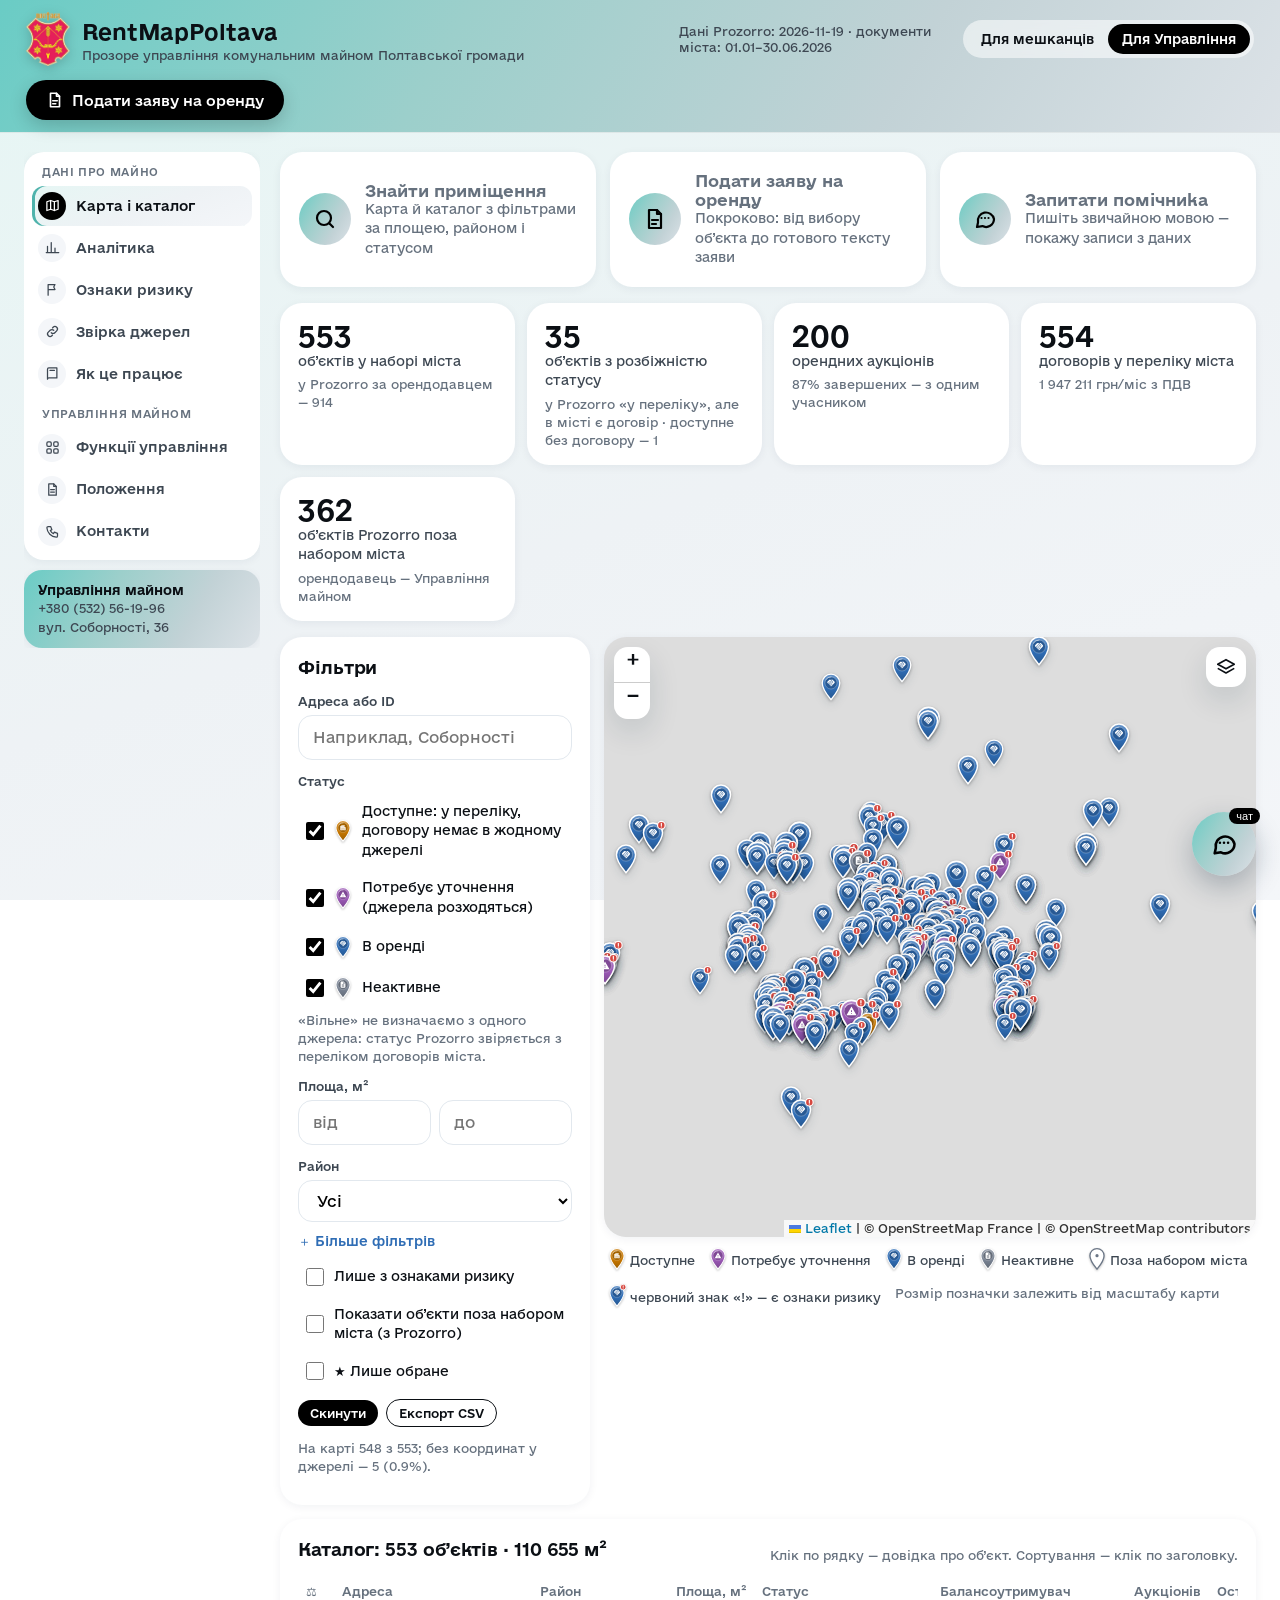
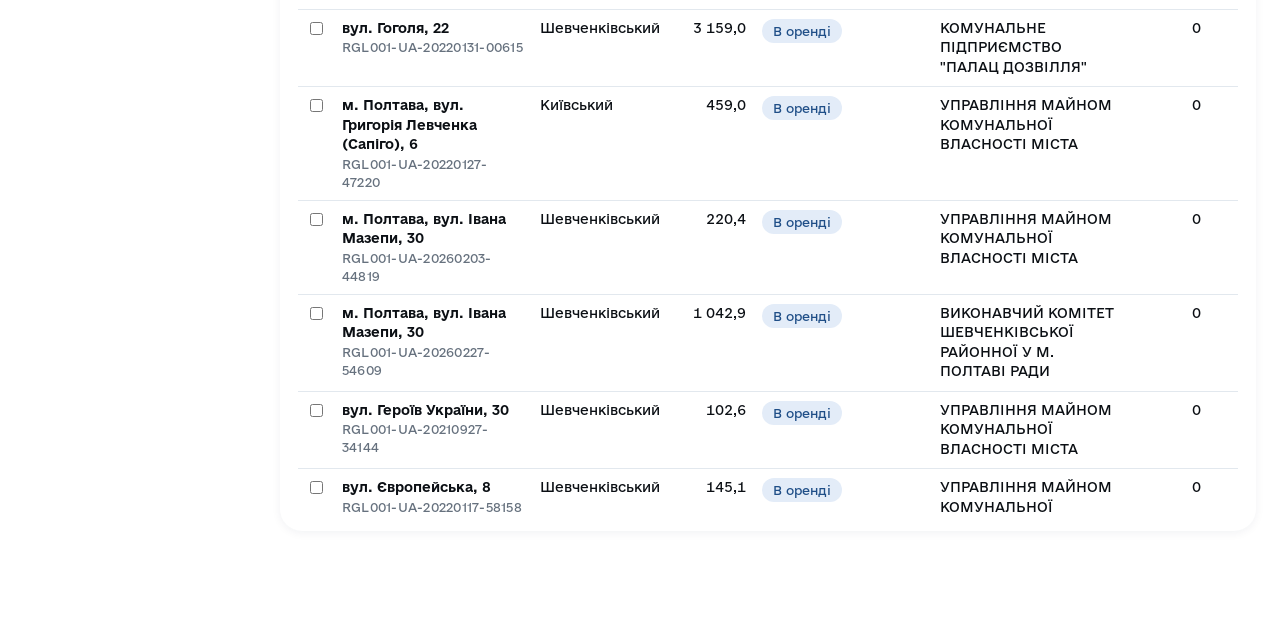
==== index.html @ d8f432cf "RentMapPoltava — Poltava Open Data Hackathon, трек 3 Прозоре управління комунальним майном Полтавськ" ====
<!DOCTYPE html>
<html lang="uk">
<head>
<meta charset="utf-8">
<meta name="viewport" content="width=device-width, initial-scale=1">
<title>RentMapPoltava — прозоре управління комунальним майном Полтави</title>
<link rel="icon" type="image/png" href="[data-uri]">
<style>/* required styles */

.leaflet-pane,
.leaflet-tile,
.leaflet-marker-icon,
.leaflet-marker-shadow,
.leaflet-tile-container,
.leaflet-pane > svg,
.leaflet-pane > canvas,
.leaflet-zoom-box,
.leaflet-image-layer,
.leaflet-layer {
	position: absolute;
	left: 0;
	top: 0;
	}
.leaflet-container {
	overflow: hidden;
	}
.leaflet-tile,
.leaflet-marker-icon,
.leaflet-marker-shadow {
	-webkit-user-select: none;
	   -moz-user-select: none;
	        user-select: none;
	  -webkit-user-drag: none;
	}
/* Prevents IE11 from highlighting tiles in blue */
.leaflet-tile::selection {
	background: transparent;
}
/* Safari renders non-retina tile on retina better with this, but Chrome is worse */
.leaflet-safari .leaflet-tile {
	image-rendering: -webkit-optimize-contrast;
	}
/* hack that prevents hw layers "stretching" when loading new tiles */
.leaflet-safari .leaflet-tile-container {
	width: 1600px;
	height: 1600px;
	-webkit-transform-origin: 0 0;
	}
.leaflet-marker-icon,
.leaflet-marker-shadow {
	display: block;
	}
/* .leaflet-container svg: reset svg max-width decleration shipped in Joomla! (joomla.org) 3.x */
/* .leaflet-container img: map is broken in FF if you have max-width: 100% on tiles */
.leaflet-container .leaflet-overlay-pane svg {
	max-width: none !important;
	max-height: none !important;
	}
.leaflet-container .leaflet-marker-pane img,
.leaflet-container .leaflet-shadow-pane img,
.leaflet-container .leaflet-tile-pane img,
.leaflet-container img.leaflet-image-layer,
.leaflet-container .leaflet-tile {
	max-width: none !important;
	max-height: none !important;
	width: auto;
	padding: 0;
	}

.leaflet-container img.leaflet-tile {
	/* See: https://bugs.chromium.org/p/chromium/issues/detail?id=600120 */
	mix-blend-mode: plus-lighter;
}

.leaflet-container.leaflet-touch-zoom {
	-ms-touch-action: pan-x pan-y;
	touch-action: pan-x pan-y;
	}
.leaflet-container.leaflet-touch-drag {
	-ms-touch-action: pinch-zoom;
	/* Fallback for FF which doesn't support pinch-zoom */
	touch-action: none;
	touch-action: pinch-zoom;
}
.leaflet-container.leaflet-touch-drag.leaflet-touch-zoom {
	-ms-touch-action: none;
	touch-action: none;
}
.leaflet-container {
	-webkit-tap-highlight-color: transparent;
}
.leaflet-container a {
	-webkit-tap-highlight-color: rgba(51, 181, 229, 0.4);
}
.leaflet-tile {
	filter: inherit;
	visibility: hidden;
	}
.leaflet-tile-loaded {
	visibility: inherit;
	}
.leaflet-zoom-box {
	width: 0;
	height: 0;
	-moz-box-sizing: border-box;
	     box-sizing: border-box;
	z-index: 800;
	}
/* workaround for https://bugzilla.mozilla.org/show_bug.cgi?id=888319 */
.leaflet-overlay-pane svg {
	-moz-user-select: none;
	}

.leaflet-pane         { z-index: 400; }

.leaflet-tile-pane    { z-index: 200; }
.leaflet-overlay-pane { z-index: 400; }
.leaflet-shadow-pane  { z-index: 500; }
.leaflet-marker-pane  { z-index: 600; }
.leaflet-tooltip-pane   { z-index: 650; }
.leaflet-popup-pane   { z-index: 700; }

.leaflet-map-pane canvas { z-index: 100; }
.leaflet-map-pane svg    { z-index: 200; }

.leaflet-vml-shape {
	width: 1px;
	height: 1px;
	}
.lvml {
	behavior: url(#default#VML);
	display: inline-block;
	position: absolute;
	}


/* control positioning */

.leaflet-control {
	position: relative;
	z-index: 800;
	pointer-events: visiblePainted; /* IE 9-10 doesn't have auto */
	pointer-events: auto;
	}
.leaflet-top,
.leaflet-bottom {
	position: absolute;
	z-index: 1000;
	pointer-events: none;
	}
.leaflet-top {
	top: 0;
	}
.leaflet-right {
	right: 0;
	}
.leaflet-bottom {
	bottom: 0;
	}
.leaflet-left {
	left: 0;
	}
.leaflet-control {
	float: left;
	clear: both;
	}
.leaflet-right .leaflet-control {
	float: right;
	}
.leaflet-top .leaflet-control {
	margin-top: 10px;
	}
.leaflet-bottom .leaflet-control {
	margin-bottom: 10px;
	}
.leaflet-left .leaflet-control {
	margin-left: 10px;
	}
.leaflet-right .leaflet-control {
	margin-right: 10px;
	}


/* zoom and fade animations */

.leaflet-fade-anim .leaflet-popup {
	opacity: 0;
	-webkit-transition: opacity 0.2s linear;
	   -moz-transition: opacity 0.2s linear;
	        transition: opacity 0.2s linear;
	}
.leaflet-fade-anim .leaflet-map-pane .leaflet-popup {
	opacity: 1;
	}
.leaflet-zoom-animated {
	-webkit-transform-origin: 0 0;
	    -ms-transform-origin: 0 0;
	        transform-origin: 0 0;
	}
svg.leaflet-zoom-animated {
	will-change: transform;
}

.leaflet-zoom-anim .leaflet-zoom-animated {
	-webkit-transition: -webkit-transform 0.25s cubic-bezier(0,0,0.25,1);
	   -moz-transition:    -moz-transform 0.25s cubic-bezier(0,0,0.25,1);
	        transition:         transform 0.25s cubic-bezier(0,0,0.25,1);
	}
.leaflet-zoom-anim .leaflet-tile,
.leaflet-pan-anim .leaflet-tile {
	-webkit-transition: none;
	   -moz-transition: none;
	        transition: none;
	}

.leaflet-zoom-anim .leaflet-zoom-hide {
	visibility: hidden;
	}


/* cursors */

.leaflet-interactive {
	cursor: pointer;
	}
.leaflet-grab {
	cursor: -webkit-grab;
	cursor:    -moz-grab;
	cursor:         grab;
	}
.leaflet-crosshair,
.leaflet-crosshair .leaflet-interactive {
	cursor: crosshair;
	}
.leaflet-popup-pane,
.leaflet-control {
	cursor: auto;
	}
.leaflet-dragging .leaflet-grab,
.leaflet-dragging .leaflet-grab .leaflet-interactive,
.leaflet-dragging .leaflet-marker-draggable {
	cursor: move;
	cursor: -webkit-grabbing;
	cursor:    -moz-grabbing;
	cursor:         grabbing;
	}

/* marker & overlays interactivity */
.leaflet-marker-icon,
.leaflet-marker-shadow,
.leaflet-image-layer,
.leaflet-pane > svg path,
.leaflet-tile-container {
	pointer-events: none;
	}

.leaflet-marker-icon.leaflet-interactive,
.leaflet-image-layer.leaflet-interactive,
.leaflet-pane > svg path.leaflet-interactive,
svg.leaflet-image-layer.leaflet-interactive path {
	pointer-events: visiblePainted; /* IE 9-10 doesn't have auto */
	pointer-events: auto;
	}

/* visual tweaks */

.leaflet-container {
	background: #ddd;
	outline-offset: 1px;
	}
.leaflet-container a {
	color: #0078A8;
	}
.leaflet-zoom-box {
	border: 2px dotted #38f;
	background: rgba(255,255,255,0.5);
	}


/* general typography */
.leaflet-container {
	font-family: "Helvetica Neue", Arial, Helvetica, sans-serif;
	font-size: 12px;
	font-size: 0.75rem;
	line-height: 1.5;
	}


/* general toolbar styles */

.leaflet-bar {
	box-shadow: 0 1px 5px rgba(0,0,0,0.65);
	border-radius: 4px;
	}
.leaflet-bar a {
	background-color: #fff;
	border-bottom: 1px solid #ccc;
	width: 26px;
	height: 26px;
	line-height: 26px;
	display: block;
	text-align: center;
	text-decoration: none;
	color: black;
	}
.leaflet-bar a,
.leaflet-control-layers-toggle {
	background-position: 50% 50%;
	background-repeat: no-repeat;
	display: block;
	}
.leaflet-bar a:hover,
.leaflet-bar a:focus {
	background-color: #f4f4f4;
	}
.leaflet-bar a:first-child {
	border-top-left-radius: 4px;
	border-top-right-radius: 4px;
	}
.leaflet-bar a:last-child {
	border-bottom-left-radius: 4px;
	border-bottom-right-radius: 4px;
	border-bottom: none;
	}
.leaflet-bar a.leaflet-disabled {
	cursor: default;
	background-color: #f4f4f4;
	color: #bbb;
	}

.leaflet-touch .leaflet-bar a {
	width: 30px;
	height: 30px;
	line-height: 30px;
	}
.leaflet-touch .leaflet-bar a:first-child {
	border-top-left-radius: 2px;
	border-top-right-radius: 2px;
	}
.leaflet-touch .leaflet-bar a:last-child {
	border-bottom-left-radius: 2px;
	border-bottom-right-radius: 2px;
	}

/* zoom control */

.leaflet-control-zoom-in,
.leaflet-control-zoom-out {
	font: bold 18px 'Lucida Console', Monaco, monospace;
	text-indent: 1px;
	}

.leaflet-touch .leaflet-control-zoom-in, .leaflet-touch .leaflet-control-zoom-out  {
	font-size: 22px;
	}


/* layers control */

.leaflet-control-layers {
	box-shadow: 0 1px 5px rgba(0,0,0,0.4);
	background: #fff;
	border-radius: 5px;
	}
.leaflet-control-layers-toggle {
	background-image: url(images/layers.png);
	width: 36px;
	height: 36px;
	}
.leaflet-retina .leaflet-control-layers-toggle {
	background-image: url(images/layers-2x.png);
	background-size: 26px 26px;
	}
.leaflet-touch .leaflet-control-layers-toggle {
	width: 44px;
	height: 44px;
	}
.leaflet-control-layers .leaflet-control-layers-list,
.leaflet-control-layers-expanded .leaflet-control-layers-toggle {
	display: none;
	}
.leaflet-control-layers-expanded .leaflet-control-layers-list {
	display: block;
	position: relative;
	}
.leaflet-control-layers-expanded {
	padding: 6px 10px 6px 6px;
	color: #333;
	background: #fff;
	}
.leaflet-control-layers-scrollbar {
	overflow-y: scroll;
	overflow-x: hidden;
	padding-right: 5px;
	}
.leaflet-control-layers-selector {
	margin-top: 2px;
	position: relative;
	top: 1px;
	}
.leaflet-control-layers label {
	display: block;
	font-size: 13px;
	font-size: 1.08333em;
	}
.leaflet-control-layers-separator {
	height: 0;
	border-top: 1px solid #ddd;
	margin: 5px -10px 5px -6px;
	}

/* Default icon URLs */
.leaflet-default-icon-path { /* used only in path-guessing heuristic, see L.Icon.Default */
	background-image: url(images/marker-icon.png);
	}


/* attribution and scale controls */

.leaflet-container .leaflet-control-attribution {
	background: #fff;
	background: rgba(255, 255, 255, 0.8);
	margin: 0;
	}
.leaflet-control-attribution,
.leaflet-control-scale-line {
	padding: 0 5px;
	color: #333;
	line-height: 1.4;
	}
.leaflet-control-attribution a {
	text-decoration: none;
	}
.leaflet-control-attribution a:hover,
.leaflet-control-attribution a:focus {
	text-decoration: underline;
	}
.leaflet-attribution-flag {
	display: inline !important;
	vertical-align: baseline !important;
	width: 1em;
	height: 0.6669em;
	}
.leaflet-left .leaflet-control-scale {
	margin-left: 5px;
	}
.leaflet-bottom .leaflet-control-scale {
	margin-bottom: 5px;
	}
.leaflet-control-scale-line {
	border: 2px solid #777;
	border-top: none;
	line-height: 1.1;
	padding: 2px 5px 1px;
	white-space: nowrap;
	-moz-box-sizing: border-box;
	     box-sizing: border-box;
	background: rgba(255, 255, 255, 0.8);
	text-shadow: 1px 1px #fff;
	}
.leaflet-control-scale-line:not(:first-child) {
	border-top: 2px solid #777;
	border-bottom: none;
	margin-top: -2px;
	}
.leaflet-control-scale-line:not(:first-child):not(:last-child) {
	border-bottom: 2px solid #777;
	}

.leaflet-touch .leaflet-control-attribution,
.leaflet-touch .leaflet-control-layers,
.leaflet-touch .leaflet-bar {
	box-shadow: none;
	}
.leaflet-touch .leaflet-control-layers,
.leaflet-touch .leaflet-bar {
	border: 2px solid rgba(0,0,0,0.2);
	background-clip: padding-box;
	}


/* popup */

.leaflet-popup {
	position: absolute;
	text-align: center;
	margin-bottom: 20px;
	}
.leaflet-popup-content-wrapper {
	padding: 1px;
	text-align: left;
	border-radius: 12px;
	}
.leaflet-popup-content {
	margin: 13px 24px 13px 20px;
	line-height: 1.3;
	font-size: 13px;
	font-size: 1.08333em;
	min-height: 1px;
	}
.leaflet-popup-content p {
	margin: 17px 0;
	margin: 1.3em 0;
	}
.leaflet-popup-tip-container {
	width: 40px;
	height: 20px;
	position: absolute;
	left: 50%;
	margin-top: -1px;
	margin-left: -20px;
	overflow: hidden;
	pointer-events: none;
	}
.leaflet-popup-tip {
	width: 17px;
	height: 17px;
	padding: 1px;

	margin: -10px auto 0;
	pointer-events: auto;

	-webkit-transform: rotate(45deg);
	   -moz-transform: rotate(45deg);
	    -ms-transform: rotate(45deg);
	        transform: rotate(45deg);
	}
.leaflet-popup-content-wrapper,
.leaflet-popup-tip {
	background: white;
	color: #333;
	box-shadow: 0 3px 14px rgba(0,0,0,0.4);
	}
.leaflet-container a.leaflet-popup-close-button {
	position: absolute;
	top: 0;
	right: 0;
	border: none;
	text-align: center;
	width: 24px;
	height: 24px;
	font: 16px/24px Tahoma, Verdana, sans-serif;
	color: #757575;
	text-decoration: none;
	background: transparent;
	}
.leaflet-container a.leaflet-popup-close-button:hover,
.leaflet-container a.leaflet-popup-close-button:focus {
	color: #585858;
	}
.leaflet-popup-scrolled {
	overflow: auto;
	}

.leaflet-oldie .leaflet-popup-content-wrapper {
	-ms-zoom: 1;
	}
.leaflet-oldie .leaflet-popup-tip {
	width: 24px;
	margin: 0 auto;

	-ms-filter: "progid:DXImageTransform.Microsoft.Matrix(M11=0.70710678, M12=0.70710678, M21=-0.70710678, M22=0.70710678)";
	filter: progid:DXImageTransform.Microsoft.Matrix(M11=0.70710678, M12=0.70710678, M21=-0.70710678, M22=0.70710678);
	}

.leaflet-oldie .leaflet-control-zoom,
.leaflet-oldie .leaflet-control-layers,
.leaflet-oldie .leaflet-popup-content-wrapper,
.leaflet-oldie .leaflet-popup-tip {
	border: 1px solid #999;
	}


/* div icon */

.leaflet-div-icon {
	background: #fff;
	border: 1px solid #666;
	}


/* Tooltip */
/* Base styles for the element that has a tooltip */
.leaflet-tooltip {
	position: absolute;
	padding: 6px;
	background-color: #fff;
	border: 1px solid #fff;
	border-radius: 3px;
	color: #222;
	white-space: nowrap;
	-webkit-user-select: none;
	-moz-user-select: none;
	-ms-user-select: none;
	user-select: none;
	pointer-events: none;
	box-shadow: 0 1px 3px rgba(0,0,0,0.4);
	}
.leaflet-tooltip.leaflet-interactive {
	cursor: pointer;
	pointer-events: auto;
	}
.leaflet-tooltip-top:before,
.leaflet-tooltip-bottom:before,
.leaflet-tooltip-left:before,
.leaflet-tooltip-right:before {
	position: absolute;
	pointer-events: none;
	border: 6px solid transparent;
	background: transparent;
	content: "";
	}

/* Directions */

.leaflet-tooltip-bottom {
	margin-top: 6px;
}
.leaflet-tooltip-top {
	margin-top: -6px;
}
.leaflet-tooltip-bottom:before,
.leaflet-tooltip-top:before {
	left: 50%;
	margin-left: -6px;
	}
.leaflet-tooltip-top:before {
	bottom: 0;
	margin-bottom: -12px;
	border-top-color: #fff;
	}
.leaflet-tooltip-bottom:before {
	top: 0;
	margin-top: -12px;
	margin-left: -6px;
	border-bottom-color: #fff;
	}
.leaflet-tooltip-left {
	margin-left: -6px;
}
.leaflet-tooltip-right {
	margin-left: 6px;
}
.leaflet-tooltip-left:before,
.leaflet-tooltip-right:before {
	top: 50%;
	margin-top: -6px;
	}
.leaflet-tooltip-left:before {
	right: 0;
	margin-right: -12px;
	border-left-color: #fff;
	}
.leaflet-tooltip-right:before {
	left: 0;
	margin-left: -12px;
	border-right-color: #fff;
	}

/* Printing */

@media print {
	/* Prevent printers from removing background-images of controls. */
	.leaflet-control {
		-webkit-print-color-adjust: exact;
		print-color-adjust: exact;
		}
	}
</style>
<style>/* RentMapPoltava v2 — візуальний стиль «Цифрової Полтави» + типографіка в стилі «Дії» (e-Ukraine, CC BY 4.0)
   Палітра: бірюзово-сірий градієнт; чорні pill-кнопки як у «Дії»; білі картки з радіусом 20–24px; круглі іконки-бейджі. */
@font-face{font-family:'e-Ukraine';src:url([data-uri]) format('woff2');font-weight:300;font-style:normal;font-display:swap}
@font-face{font-family:'e-Ukraine';src:url([data-uri]) format('woff2');font-weight:400;font-style:normal;font-display:swap}
@font-face{font-family:'e-Ukraine';src:url([data-uri]) format('woff2');font-weight:500;font-style:normal;font-display:swap}
@font-face{font-family:'e-Ukraine';src:url([data-uri]) format('woff2');font-weight:700;font-style:normal;font-display:swap}
@font-face{font-family:'e-Ukraine Head';src:url([data-uri]) format('woff2');font-weight:500;font-style:normal;font-display:swap}
@font-face{font-family:'e-Ukraine Head';src:url([data-uri]) format('woff2');font-weight:700;font-style:normal;font-display:swap}
:root{--blue:#21486B;--blue2:#2F6DB5;--teal:#6ACCC5;--teal2:#4FB3AC;--grey:#C9D3DB;--free:#C77700;--inact:#9B59B6;--danger:#D6473F;--ok:#2E7D4F;
 --paper:#F4F6F9;--ink:#0B0F14;--ink2:#3D4752;--muted:#66717E;--line:#E2E8EE;--card:#fff;--r:22px;
 --grad:linear-gradient(120deg,#6ACCC5 0%,#9CCFCB 35%,#C2D2D6 70%,#DCE2E7 100%);
 --grad-soft:linear-gradient(160deg,#E6F6F4 0%,#EEF2F5 55%,#F4F6F9 100%);
 --sh:0 2px 10px rgba(16,40,60,.06);--sh-h:0 12px 30px rgba(16,40,60,.14);--ease:cubic-bezier(.2,.7,.2,1)}
*{box-sizing:border-box}html,body{margin:0;height:100%}html{scroll-behavior:smooth}
body{font:15px/1.5 "e-Ukraine",Inter,"Segoe UI",system-ui,sans-serif;color:var(--ink);background:var(--grad-soft) fixed;-webkit-font-smoothing:antialiased}
h1,h2,h3,h4{font-family:"e-Ukraine Head","e-Ukraine",sans-serif;font-weight:700;margin:0;letter-spacing:-.005em}
a{color:var(--blue2);text-underline-offset:3px}a:hover{color:var(--blue)}
.mono{font-family:"e-Ukraine",ui-monospace,monospace;font-size:12px;letter-spacing:.02em;color:var(--muted)}
:focus-visible{outline:3px solid var(--blue2);outline-offset:2px;border-radius:8px}
/* header */
header{background:var(--grad);color:var(--ink);padding:12px 26px;position:sticky;top:0;z-index:900;box-shadow:0 1px 0 rgba(0,0,0,.05)}
.top{display:flex;align-items:center;gap:14px;flex-wrap:wrap}
.logo{display:flex;align-items:center;gap:12px}
.logo .gerb{width:44px;height:54px;object-fit:contain;flex:none;filter:drop-shadow(0 3px 6px rgba(0,0,0,.18));transition:transform .3s var(--ease)}
.logo:hover .gerb{transform:scale(1.06) rotate(-3deg)}
.logo h1{font-size:21px}.logo small{display:block;color:var(--ink2);font:400 12px "e-Ukraine",sans-serif}
.spacer{flex:1}
.upd{font-size:12px;color:var(--ink2);max-width:270px;line-height:1.35}
.mode{display:flex;background:rgba(255,255,255,.55);border-radius:999px;padding:4px;backdrop-filter:blur(6px)}
.mode button{border:0;background:transparent;color:var(--ink);padding:7px 14px;border-radius:999px;cursor:pointer;font:500 13px "e-Ukraine",sans-serif;transition:background .2s,color .2s}
.mode button:hover{background:rgba(255,255,255,.7)}
.mode button.on{background:#000;color:#fff}
.cta{border:0;border-radius:999px;padding:11px 20px;background:#000;color:#fff;font:500 14px "e-Ukraine",sans-serif;cursor:pointer;display:inline-flex;align-items:center;gap:8px;box-shadow:0 6px 18px rgba(0,0,0,.18);transition:transform .2s var(--ease),box-shadow .2s,background .2s}
.cta:hover{transform:translateY(-2px);box-shadow:0 10px 24px rgba(0,0,0,.25);background:#1d2630}
.cta:active{transform:translateY(0) scale(.98)}
.cta svg{width:18px;height:18px;flex:none}
/* layout: ліве вертикальне меню + контент */
@media print{.shell{display:block}}
.shell{display:grid;grid-template-columns:236px minmax(0,1fr);gap:20px;max-width:1680px;margin:0 auto;padding:20px 24px 90px;align-items:start}
main{min-width:0}
.side{position:sticky;top:calc(var(--hh,70px) + 16px);display:flex;flex-direction:column;gap:10px;max-height:calc(100vh - var(--hh,70px) - 32px);overflow:auto;scrollbar-width:thin}
.side nav{background:#fff;border-radius:20px;padding:8px;box-shadow:var(--sh);display:flex;flex-direction:column;gap:2px}
.side .sg{font-size:10.5px;font-weight:500;text-transform:uppercase;letter-spacing:.06em;color:var(--muted);padding:10px 10px 4px}
.side .sg:first-child{padding-top:4px}
.side nav button{border:0;background:transparent;color:var(--ink2);height:40px;padding:0 10px 0 6px;font:500 13.5px/1.2 "e-Ukraine",sans-serif;cursor:pointer;border-radius:12px;display:flex;align-items:center;gap:10px;text-align:left;width:100%;position:relative;transition:background .18s,color .18s,transform .18s var(--ease)}
.side nav button:hover{background:#EEF8F7;color:var(--ink);transform:translateX(2px)}
.side .si{width:28px;height:28px;border-radius:50%;background:var(--paper);display:grid;place-items:center;flex:none;transition:background .2s,color .2s}
.side .si svg{width:15px;height:15px}
.side nav button:hover .si{background:#fff}
.side nav button.on{background:var(--grad-soft);color:var(--ink);box-shadow:inset 3px 0 0 var(--teal2)}
.side nav button.on .si{background:#000;color:#fff}
.side .sl{flex:1;min-width:0}
.side-card{display:flex;flex-direction:column;gap:1px;background:var(--grad);border-radius:18px;padding:12px 14px;text-decoration:none;color:var(--ink);font-size:12px;box-shadow:var(--sh);transition:transform .2s var(--ease),box-shadow .2s}
.side-card b{font:700 13px "e-Ukraine Head",sans-serif}.side-card span{color:var(--ink2)}
.side-card:hover{transform:translateY(-2px);box-shadow:var(--sh-h);color:var(--ink)}
@media(max-width:1000px){.shell{grid-template-columns:1fr;padding:14px 14px 90px}.side{position:sticky;top:var(--hh,70px);z-index:800;max-height:none;margin:0 -14px;padding:8px 14px;background:var(--paper)}
 .side nav{flex-direction:row;overflow-x:auto;padding:6px;border-radius:999px}.side .sg,.side-card{display:none}.side nav button{width:auto;white-space:nowrap;flex:none;border-radius:999px;padding-right:14px}}
/* hero */
.hero{display:grid;grid-template-columns:repeat(3,minmax(0,1fr));gap:14px;margin-bottom:16px}
@media(max-width:900px){.hero{grid-template-columns:1fr}}
.act{background:#fff;border-radius:var(--r);padding:18px;display:flex;gap:14px;align-items:center;cursor:pointer;border:1px solid transparent;box-shadow:var(--sh);transition:transform .25s var(--ease),box-shadow .25s,border-color .25s;text-align:left;font:inherit;color:inherit}
.act:hover{transform:translateY(-4px);box-shadow:var(--sh-h);border-color:var(--teal)}
.act .ic{width:52px;height:52px;border-radius:50%;background:var(--grad);display:grid;place-items:center;flex:none;transition:transform .3s var(--ease)}
.act:hover .ic{transform:scale(1.08) rotate(-6deg)}
.act .ic svg{width:24px;height:24px}
.act b{display:block;font:700 16px "e-Ukraine Head",sans-serif}.act span{color:var(--muted);font-size:13px}
/* KPI */
.kpis{display:grid;grid-template-columns:repeat(auto-fit,minmax(200px,1fr));gap:12px;margin-bottom:16px}
.kpi{background:var(--card);border-radius:var(--r);padding:16px 18px;box-shadow:var(--sh);transition:transform .25s var(--ease),box-shadow .25s}
.kpi:hover{transform:translateY(-3px);box-shadow:var(--sh-h)}
.kpi .v{font:700 28px "e-Ukraine Head",sans-serif;color:var(--ink)}
.kpi .l{color:var(--ink2);font-size:13px}.kpi .s{color:var(--muted);font-size:12px;margin-top:4px}
.tab{display:none;animation:fade .35s var(--ease)}.tab.on{display:block}
@keyframes fade{from{opacity:0;transform:translateY(6px)}to{opacity:1;transform:none}}
.card{background:var(--card);border-radius:var(--r);padding:18px;margin-bottom:14px;box-shadow:var(--sh);transition:box-shadow .25s}
.card:hover{box-shadow:0 6px 22px rgba(16,40,60,.09)}
.card h3{font-size:17px;margin-bottom:10px}
.grid2{display:grid;grid-template-columns:1fr 1fr;gap:14px}.grid3{display:grid;grid-template-columns:repeat(3,1fr);gap:14px}
@media(max-width:900px){.grid2,.grid3{grid-template-columns:1fr}}
.mapwrap{display:grid;grid-template-columns:310px 1fr;gap:14px}
@media(max-width:900px){.mapwrap{grid-template-columns:1fr}}
/* окремий контекст накладання: кнопки +/− та шари Leaflet (z-index 1000) не вилазять поверх закріпленої шапки */
#map{height:600px;border-radius:var(--r);box-shadow:var(--sh);overflow:hidden;position:relative;z-index:0;isolation:isolate}
.leaflet-bar{border:0!important;border-radius:14px!important;box-shadow:var(--sh-h)!important;overflow:hidden}
.leaflet-bar a{width:36px!important;height:36px!important;line-height:36px!important;font:500 20px "e-Ukraine",sans-serif!important;color:var(--ink)!important;transition:background .15s}
.leaflet-bar a:hover{background:#EEF8F7!important}
.leaflet-control-layers{border:0!important;border-radius:14px!important;box-shadow:var(--sh-h)!important}
.leaflet-control-layers-toggle{background-image:url("data:image/svg+xml,%3Csvg xmlns='http://www.w3.org/2000/svg' viewBox='0 0 24 24'%3E%3Cpath d='M12 4 3 9l9 5 9-5-9-5z' fill='none' stroke='%230B0F14' stroke-width='1.8' stroke-linejoin='round'/%3E%3Cpath d='m3 13.5 9 5 9-5' fill='none' stroke='%230B0F14' stroke-width='1.8' stroke-linejoin='round'/%3E%3C/svg%3E")!important;background-size:22px 22px!important;width:40px!important;height:40px!important}
.leaflet-control-layers-expanded{padding:10px 14px!important;font-size:13px}
.filters label{display:block;font-size:12px;color:var(--ink2);margin:12px 0 5px;font-weight:500}
.filters input[type=text],.filters input[type=number],.filters select,.field{width:100%;padding:10px 14px;border:1.5px solid var(--line);border-radius:14px;font:inherit;background:#fff;transition:border-color .2s,box-shadow .2s}
.filters input:hover,.filters select:hover,.field:hover{border-color:#b9c6d1}
.filters input:focus,.filters select:focus,.field:focus{border-color:var(--teal2);box-shadow:0 0 0 4px rgba(106,204,197,.25);outline:none}
.filters details{margin-top:10px}.filters summary{cursor:pointer;color:var(--blue2);font-size:13px;font-weight:500;list-style:none}.filters summary::before{content:"＋ "}.filters details[open] summary::before{content:"－ "}
.row{display:flex;gap:8px;align-items:center}
.chk{display:flex;align-items:center;gap:10px;margin:6px 0;font-size:13px;cursor:pointer;padding:6px 8px;border-radius:12px;transition:background .15s}
.chk:hover{background:var(--paper)}
.chk input{width:18px;height:18px;accent-color:#000;flex:none;margin:0}
.dot{width:12px;height:12px;border-radius:50%;display:inline-block;border:2px solid #fff;box-shadow:0 0 0 1px rgba(0,0,0,.15);flex:none}
.btn{border:0;border-radius:999px;padding:9px 16px;background:#000;color:#fff;font:500 13px "e-Ukraine",sans-serif;cursor:pointer;transition:transform .2s var(--ease),box-shadow .2s,background .2s}
.btn:hover{transform:translateY(-1px);box-shadow:0 6px 16px rgba(0,0,0,.18);background:#1d2630}
.btn:active{transform:scale(.97)}
.btn.ghost{background:#fff;color:var(--ink);border:1.5px solid var(--ink)}
.btn.ghost:hover{background:var(--ink);color:#fff}
.btn.sm{padding:6px 12px;font-size:12px}
.pill{display:inline-flex;align-items:center;gap:6px;padding:3px 11px;border-radius:999px;font-size:12px;background:var(--paper);color:var(--ink2);white-space:nowrap}
.pill.sold,.pill.leased{background:#E3ECF8;color:#1F4E87}.pill.approved,.pill.available{background:#FBEEDB;color:#8A5300}.pill.check,.pill.conflict{background:#F1E6F6;color:#6E3A86}.pill.inactive{background:#ECEEF1;color:#4A5566}
.pill.flag{background:#FBE6E4;color:#9E2A22}.pill.ok{background:#E2F3E9;color:#1E5E3A}
table{width:100%;border-collapse:separate;border-spacing:0;font-size:13px}
th{text-align:left;color:var(--muted);font-weight:500;font-size:12px;border-bottom:1px solid var(--line);padding:9px 8px;position:sticky;top:0;background:#fff;cursor:pointer;user-select:none;transition:color .15s}
th:hover{color:var(--ink)}
td{border-bottom:1px solid var(--line);padding:9px 8px;vertical-align:top;transition:background .15s}
tr.click{cursor:pointer}tr.click:hover td{background:#EEF8F7}
tr.click:hover td:first-child{box-shadow:inset 3px 0 0 var(--teal2)}
.tbl{max-height:540px;overflow:auto;border-radius:14px}
.num{text-align:right;font-variant-numeric:tabular-nums;white-space:nowrap}
.note{background:#FFF8E6;border-radius:14px;padding:11px 14px;font-size:13px;color:#5C4400}
.ethic{background:#E8F6F4;border-radius:14px;padding:11px 14px;font-size:13px;color:#1D4F4B}
.bars .b{display:grid;grid-template-columns:170px 1fr 70px;gap:8px;align-items:center;margin:6px 0;font-size:13px;padding:2px 4px;border-radius:8px;transition:background .15s}
.bars .b:hover{background:var(--paper)}
.bars .track{background:var(--paper);border-radius:6px;height:14px}
.bars .fill{background:linear-gradient(90deg,var(--teal2),var(--blue2));height:14px;border-radius:0 6px 6px 0;transition:filter .2s}
.bars .b:hover .fill{filter:brightness(1.1) saturate(1.1)}
.legend{display:flex;gap:14px;flex-wrap:wrap;font-size:12px;color:var(--ink2);margin:10px 4px}
.funnel{display:grid;grid-template-columns:repeat(auto-fit,minmax(170px,1fr));gap:10px}
.src{border-radius:18px;padding:14px;background:var(--grad-soft);transition:transform .25s var(--ease),box-shadow .25s}
.src:hover{transform:translateY(-3px);box-shadow:var(--sh-h)}
.src .n{font:700 26px "e-Ukraine Head",sans-serif}.src .t{font-size:13px;color:var(--ink2)}.src .d{font-size:11px;color:var(--muted);margin-top:4px}
.match{display:grid;grid-template-columns:1fr auto;gap:6px 10px;font-size:13px}
dialog{border:0;border-radius:26px;padding:0;max-width:980px;width:95vw;box-shadow:0 30px 80px rgba(0,0,0,.28)}
dialog[open]{animation:pop .3s var(--ease)}
@keyframes pop{from{opacity:0;transform:translateY(14px) scale(.98)}to{opacity:1;transform:none}}
dialog::backdrop{background:rgba(20,30,45,.4);backdrop-filter:blur(3px)}
.dlg-h{background:var(--grad);color:var(--ink);padding:18px 22px;display:flex;gap:10px;align-items:flex-start}
.dlg-h a{color:var(--ink)!important}
.dlg-b{padding:18px 22px;max-height:75vh;overflow:auto}
.kv{display:grid;grid-template-columns:210px 1fr;gap:8px 14px;font-size:13px}.kv>div:nth-child(odd){color:var(--muted)}
.rule{border-radius:18px;padding:14px;background:#fff;box-shadow:var(--sh);transition:transform .25s var(--ease),box-shadow .25s}
.rule:hover{transform:translateY(-3px);box-shadow:var(--sh-h)}
.rule h4{margin:0 0 6px;font-size:14px}
.rule .c{font:700 24px "e-Ukraine Head",sans-serif;color:var(--danger)}
.rule small{display:block;color:var(--ink2);margin-top:4px}
body.public .internal-only{display:none!important}
.hint{color:var(--muted);font-size:12px}
.chip{border:1.5px solid var(--line);background:#fff;border-radius:999px;padding:6px 13px;font:13px "e-Ukraine",sans-serif;cursor:pointer;color:var(--ink2);transition:all .2s var(--ease)}
.chip:hover{border-color:var(--teal2);color:var(--ink);background:#EEF8F7;transform:translateY(-1px)}
#cmpBar{position:fixed;left:50%;bottom:20px;transform:translateX(-50%);background:#000;color:#fff;border-radius:999px;padding:8px 10px 8px 20px;display:none;gap:10px;align-items:center;box-shadow:0 10px 30px rgba(0,0,0,.3);z-index:1000}
#cmpBar.on{display:flex;animation:pop .3s var(--ease)}
#cmpBar .btn.ghost{border-color:#fff;color:#000}
.seg{display:inline-flex;background:var(--paper);border-radius:999px;padding:3px}.seg button{border:0;background:transparent;padding:6px 13px;font:13px "e-Ukraine",sans-serif;cursor:pointer;color:var(--ink2);border-radius:999px;transition:background .2s}.seg button:hover{background:#fff}.seg button.on{background:#000;color:#fff}
.src-tag{font-size:11px;color:var(--muted);margin-left:6px}
.star{background:rgba(255,255,255,.6);border:0;font-size:20px;cursor:pointer;color:#000;line-height:1;width:40px;height:40px;border-radius:50%;transition:transform .2s var(--ease),background .2s}
.star:hover{transform:scale(1.12);background:#fff}
.calc{display:grid;grid-template-columns:repeat(auto-fit,minmax(160px,1fr));gap:12px;align-items:end}
.calc input,.calc select,.rep select,.rep textarea,.app input,.app select,.app textarea{width:100%;padding:10px 14px;border:1.5px solid var(--line);border-radius:14px;font:inherit;background:#fff;transition:border-color .2s,box-shadow .2s}
.calc input:focus,.calc select:focus,.rep select:focus,.rep textarea:focus,.app input:focus,.app select:focus,.app textarea:focus{border-color:var(--teal2);box-shadow:0 0 0 4px rgba(106,204,197,.25);outline:none}
.big{font:700 26px "e-Ukraine Head",sans-serif}
.leaflet-container{font-family:"e-Ukraine",sans-serif}
/* маркери-«шпильки» (концепція POLTAVA PROPERTY) */
.pin{background:none;border:0}
.pin-in{width:100%;height:100%;transform-origin:50% 100%;transition:transform .22s var(--ease),filter .22s;filter:drop-shadow(0 1.5px 1.5px rgba(0,0,0,.28)) drop-shadow(0 4px 5px rgba(16,40,60,.12))}
.pin-in svg{width:100%;height:100%;display:block;overflow:visible}
.pin:hover .pin-in,.pin:focus-visible .pin-in{transform:scale(1.22) translateY(-2px);filter:drop-shadow(0 0 7px color-mix(in srgb,var(--pc) 70%,transparent)) drop-shadow(0 6px 8px rgba(0,0,0,.3))}
.pin.on .pin-in{transform:scale(1.45) translateY(-3px);filter:drop-shadow(0 0 10px color-mix(in srgb,var(--pc) 85%,transparent)) drop-shadow(0 0 22px color-mix(in srgb,var(--pc) 55%,transparent)) drop-shadow(0 8px 10px rgba(0,0,0,.3))}
.pin.on::after{content:"";position:absolute;left:50%;bottom:-5px;width:26px;height:9px;margin-left:-13px;border-radius:50%;background:radial-gradient(closest-side,color-mix(in srgb,var(--pc,#000) 50%,transparent),transparent);animation:pulse 1.6s var(--ease) infinite;pointer-events:none}
@keyframes pulse{0%{transform:scale(.6);opacity:1}100%{transform:scale(1.8);opacity:0}}
.pin:focus{outline:none}
.mpin{display:inline-block;width:18px;height:23px;flex:none;vertical-align:-5px;filter:drop-shadow(0 1px 1px rgba(0,0,0,.25))}
.mpin svg{width:100%;height:100%;display:block;overflow:visible}
.leaflet-tooltip{border-radius:12px;border:0;box-shadow:var(--sh-h);font-size:13px;padding:8px 12px}
/* application form */
.combo{position:relative;margin-top:5px}
.combo input[type=text]{padding-left:42px!important;padding-right:40px!important;height:46px;font-size:15px}
.combo-ic{position:absolute;left:14px;top:14px;color:var(--muted);pointer-events:none}
.combo-x{position:absolute;right:8px;top:8px;width:30px;height:30px;border:0;border-radius:50%;background:var(--paper);cursor:pointer;color:var(--ink2);transition:background .15s}
.combo-x:hover{background:#E3F4F2}
.combo-list{position:absolute;left:0;right:0;top:calc(100% + 6px);background:#fff;border-radius:16px;box-shadow:0 18px 44px rgba(16,40,60,.22);max-height:320px;overflow:auto;z-index:20;padding:6px;animation:fade .18s var(--ease)}
.combo-g{font-size:11px;font-weight:500;color:var(--muted);text-transform:uppercase;letter-spacing:.04em;padding:10px 10px 4px;position:sticky;top:-6px;background:#fff}
.combo-o{display:flex;align-items:center;gap:10px;padding:8px 10px;border-radius:12px;cursor:pointer;font-size:14px;transition:background .12s}
.combo-o.on{background:#EEF8F7;box-shadow:inset 3px 0 0 var(--teal2)}
.combo-o .t{flex:1;min-width:0}.combo-o .a{color:var(--muted);font-size:12.5px;white-space:nowrap;font-variant-numeric:tabular-nums}
.combo-o mark{background:#CDEFEB;color:inherit;border-radius:4px;padding:0 1px}
.combo-empty{padding:12px;color:var(--muted);font-size:13px}
.consents{margin-top:14px;background:var(--grad-soft);border-radius:16px;padding:6px 8px}
.consents .chk{align-items:flex-start;font-size:13px;line-height:1.45;margin:2px 0}
.consents .chk input{margin-top:1px}
.btn:disabled{background:#AEB7C0;cursor:not-allowed;transform:none;box-shadow:none}
.app{display:grid;grid-template-columns:1fr 1fr;gap:12px}
.app label{font-size:12px;color:var(--ink2);font-weight:500;display:block}
.app .full{grid-column:1/-1}
.steps{display:grid;grid-template-columns:repeat(4,minmax(0,1fr));gap:10px;margin:4px 0 14px}
.step{background:var(--grad-soft);border-radius:16px;padding:12px;font-size:12.5px;color:var(--ink2)}
.step b{display:grid;place-items:center;width:28px;height:28px;border-radius:50%;background:#000;color:#fff;margin-bottom:6px;font-size:13px}
@media(max-width:700px){.app,.steps{grid-template-columns:1fr}}
/* chatbot */
#botFab{position:fixed;right:24px;bottom:24px;width:64px;height:64px;border-radius:50%;border:0;background:var(--grad);box-shadow:0 10px 28px rgba(16,40,60,.28);cursor:pointer;z-index:1100;display:grid;place-items:center;transition:transform .25s var(--ease),box-shadow .25s}
#botFab:hover{transform:translateY(-3px) scale(1.06);box-shadow:0 14px 34px rgba(16,40,60,.34)}
#botFab svg{width:28px;height:28px}
#botFab .badge{position:absolute;top:-4px;right:-4px;background:#000;color:#fff;font-size:11px;border-radius:999px;padding:2px 7px}
#bot{position:fixed;right:24px;bottom:100px;width:400px;max-width:calc(100vw - 32px);height:560px;max-height:calc(100vh - 140px);background:#fff;border-radius:26px;box-shadow:0 24px 70px rgba(16,40,60,.3);z-index:1100;display:none;flex-direction:column;overflow:hidden}
#bot.on{display:flex;animation:pop .3s var(--ease)}
#bot .bh{background:var(--grad);padding:14px 16px;display:flex;align-items:center;gap:10px}
#bot .bh .av{width:38px;height:38px;border-radius:50%;background:#000;color:#fff;display:grid;place-items:center;font:700 13px "e-Ukraine Head",sans-serif}
#bot .bh b{display:block;font:700 15px "e-Ukraine Head",sans-serif}#bot .bh span{font-size:11px;color:var(--ink2)}
#bot .bm{flex:1;overflow:auto;padding:14px;background:var(--paper);display:flex;flex-direction:column;gap:10px}
.msg{max-width:88%;padding:10px 13px;border-radius:18px;font-size:13.5px;line-height:1.45;animation:fade .25s var(--ease)}
.msg.b{background:#fff;border-bottom-left-radius:6px;box-shadow:var(--sh)}
.msg.u{background:#000;color:#fff;align-self:flex-end;border-bottom-right-radius:6px}
.msg .res{margin-top:8px;display:flex;flex-direction:column;gap:4px}
.msg .res button{text-align:left;border:0;background:var(--paper);border-radius:10px;padding:7px 10px;font:12.5px "e-Ukraine",sans-serif;cursor:pointer;transition:background .15s}
.msg .res button:hover{background:#E3F4F2}
.qr{display:flex;flex-wrap:nowrap;gap:6px;padding:8px 12px;border-top:1px solid var(--line);overflow-x:auto;scrollbar-width:thin}
.qr .chip{flex:none;white-space:nowrap}
#bot form{display:flex;gap:8px;padding:10px 12px;border-top:1px solid var(--line)}
#bot form input{flex:1;padding:10px 14px;border:1.5px solid var(--line);border-radius:999px;font:inherit}
#bot form input:focus{border-color:var(--teal2);outline:none;box-shadow:0 0 0 4px rgba(106,204,197,.25)}
/* інформаційні розділи */
.pg-h{background:var(--grad);border-radius:var(--r);padding:20px 22px;margin-bottom:14px;box-shadow:var(--sh)}
.pg-h h2{font-size:24px;margin:2px 0 6px}.pg-h p{margin:0;color:var(--ink2);font-size:14px;max-width:880px}
.eyebrow{font-size:12px;color:var(--ink2);font-weight:500}
.tag-rm{display:inline-flex;align-items:center;border:0;background:#000;color:#fff;border-radius:999px;padding:1px 9px;font:500 11px "e-Ukraine",sans-serif;cursor:pointer;vertical-align:1px;white-space:nowrap;transition:background .2s,transform .2s var(--ease)}
button.tag-rm:hover{background:var(--teal2);color:#000;transform:translateY(-1px)}
.fgrid{columns:3 320px;column-gap:14px}
.fgrid .fcard{break-inside:avoid;margin-bottom:14px;display:block}
.fcard{background:#fff;border-radius:var(--r);padding:16px 18px;box-shadow:var(--sh);transition:transform .25s var(--ease),box-shadow .25s}
.fcard:hover{transform:translateY(-3px);box-shadow:var(--sh-h)}
.fh{display:flex;gap:12px;align-items:center;margin-bottom:8px}
.fi{width:40px;height:40px;border-radius:50%;background:var(--grad);display:grid;place-items:center;flex:none}
.fi svg,.ci svg{width:18px;height:18px}
.fh b{display:block;font:700 15px "e-Ukraine Head",sans-serif}.fh span{font-size:12px;color:var(--muted)}
.fcard ul,.ind{list-style:none;margin:0;padding:0}
.fcard li,.ind li{display:flex;gap:10px;padding:7px 0;border-top:1px solid var(--line);font-size:13px;line-height:1.45}
.fcard li:first-child{border-top:0}
.pn{flex:none;min-width:38px;font-size:11.5px;font-weight:500;color:var(--teal2);padding-top:1px}
.plain{margin:0;padding-left:18px;font-size:13.5px}.plain li{margin:6px 0}
.facts{display:grid;grid-template-columns:repeat(auto-fit,minmax(200px,1fr));gap:10px;margin-bottom:14px}
.facts div{background:#fff;border-radius:18px;padding:12px 14px;box-shadow:var(--sh)}
.facts span{display:block;font-size:11.5px;color:var(--muted)}.facts b{font-size:13.5px;font-weight:500}
.acc details{background:#fff;border-radius:18px;margin-bottom:8px;box-shadow:var(--sh);overflow:hidden}
.acc summary{list-style:none;cursor:pointer;padding:13px 16px;display:flex;align-items:center;gap:12px;font:500 15px "e-Ukraine Head",sans-serif;transition:background .15s}
.acc summary::-webkit-details-marker{display:none}
.acc summary:hover{background:#F3FAF9}
.acc summary b{width:28px;height:28px;border-radius:50%;background:var(--paper);display:grid;place-items:center;font-size:13px;flex:none;transition:background .2s,color .2s}
.acc details[open] summary b{background:#000;color:#fff}
.acc summary::after{content:"";margin-left:auto;width:9px;height:9px;border-right:2px solid var(--ink2);border-bottom:2px solid var(--ink2);transform:rotate(45deg);transition:transform .2s}
.acc details[open] summary::after{transform:rotate(-135deg)}
.acc details>*:not(summary){margin:0 16px 14px 56px;font-size:13.5px}
.org{display:flex;flex-direction:column;align-items:center;gap:10px;padding:6px 0}
.org div,.org span{background:var(--grad-soft);border-radius:14px;padding:8px 12px;font-size:12.5px;text-align:center}
.o-top{background:#000!important;color:#fff;font-weight:500}
.o-mid{display:flex;gap:10px;align-items:center;background:none!important;padding:0!important}
.o-mid .o-dep{background:var(--grad)!important;font-weight:500}
.o-mid span{color:var(--muted)}
.o-row{display:grid;grid-template-columns:repeat(4,minmax(0,1fr));gap:8px;background:none!important;padding:0!important;width:100%}
.o-row div{border:1.5px solid var(--line);background:#fff!important}
@media(max-width:800px){.o-row{grid-template-columns:1fr 1fr}}
.cgrid{display:grid;grid-template-columns:minmax(0,1.1fr) minmax(0,1fr);gap:14px}
@media(max-width:1000px){.cgrid{grid-template-columns:1fr}}
.person{display:flex;gap:12px;align-items:center;margin-bottom:12px}
.ava{width:52px;height:52px;border-radius:50%;background:var(--grad);display:grid;place-items:center;flex:none}
.person b{display:block;font:700 16px "e-Ukraine Head",sans-serif}.person span{font-size:13px;color:var(--muted)}
.clist{display:flex;flex-direction:column;gap:6px}
.clist.row3{display:grid;grid-template-columns:repeat(auto-fit,minmax(220px,1fr))}
.crow{display:flex;gap:12px;align-items:center;padding:9px 12px;border-radius:14px;background:var(--paper);color:var(--ink);text-decoration:none;font-size:14px;transition:background .15s,transform .2s var(--ease)}
a.crow:hover{background:#E3F4F2;transform:translateX(2px);color:var(--ink)}
.crow small{display:block;font-size:11px;color:var(--muted)}
.ci{width:32px;height:32px;border-radius:50%;background:#fff;display:grid;place-items:center;flex:none;box-shadow:var(--sh)}
.ci svg{width:16px;height:16px}
.howto{display:grid;grid-template-columns:1fr 1fr;gap:8px}
.howto button{border:1.5px solid var(--line);background:#fff;border-radius:16px;padding:11px 12px;text-align:left;cursor:pointer;font:inherit;transition:border-color .2s,transform .2s var(--ease),box-shadow .2s}
.howto button:hover{border-color:var(--teal2);transform:translateY(-2px);box-shadow:var(--sh-h)}
.howto b{display:block;font:500 14px "e-Ukraine Head",sans-serif;margin-bottom:2px}.howto span{font-size:12px;color:var(--muted)}
@media (prefers-reduced-motion:reduce){*{animation:none!important;transition:none!important}}
@media print{header,.side,.mode,.btn,#botFab,#bot,.cta{display:none!important}dialog{position:static;box-shadow:none}}

/* калькулятор доходу громади */
#incCard{margin-top:14px}
.inc-top{display:grid;grid-template-columns:minmax(0,2fr) 120px 210px minmax(170px,1fr);gap:12px;align-items:start;margin:12px 0 14px}
.inc-obj{display:flex;flex-direction:column;gap:5px}
.inc-top label{display:flex;flex-direction:column;gap:5px}
.inc-top input[type=range]{accent-color:#1D8C84;height:42px;width:100%;margin:0}
.inc-grid{display:grid;grid-template-columns:1fr 1fr;gap:14px}
.inc-col{background:var(--paper);border-radius:20px;padding:14px 16px;transition:box-shadow .25s,transform .25s var(--ease)}
.inc-col:hover{box-shadow:var(--sh);transform:translateY(-2px)}
.inc-h{display:flex;gap:10px;align-items:center;margin-bottom:10px}
.inc-h b{display:block;font:700 15px "e-Ukraine Head",sans-serif}.inc-h span{font-size:12px;color:var(--muted)}
.ib{width:38px;height:38px;border-radius:50%;display:grid;place-items:center;flex:none;background:#fff;box-shadow:var(--sh)}
.ib.rent{color:#14706A}.ib.priv{color:var(--ink)}
.inc-f{display:grid;grid-template-columns:1fr 1fr;gap:8px 10px}
.inc-f label{display:flex;flex-direction:column;gap:4px}.inc-f .w{grid-column:1/-1}
.inc-f input,.inc-f select,.inc-top input[type=number],.inc-top select,#iQ{width:100%;padding:9px 13px;border:1.5px solid var(--line);border-radius:14px;font:inherit;font-size:14px;color:var(--ink);background:#fff;transition:border-color .2s,box-shadow .2s;box-sizing:border-box}
.inc-f input:focus,.inc-f select:focus,.inc-top input:focus,.inc-top select:focus{border-color:var(--teal2);box-shadow:0 0 0 4px rgba(106,204,197,.25);outline:none}
#incCard .combo{margin-top:0}#incCard .combo input[type=text]{height:42px}
.inc-top .hz{display:flex;flex-direction:column;gap:5px}.inc-top .hz b{color:var(--ink)}
.seg.sm button{padding:5px 11px;font-size:12px}.seg button:disabled{opacity:.4;cursor:not-allowed}
.inc-out{display:grid;grid-template-columns:1fr 1fr;gap:8px;margin-top:12px}
.inc-out>div{background:#fff;border-radius:14px;padding:9px 12px}
.inc-out>div.w{grid-column:1/-1}
.inc-out span{display:block;font-size:11.5px;color:var(--muted)}.inc-out i{font-style:normal}
.inc-out b{font:700 17px "e-Ukraine Head",sans-serif;font-variant-numeric:tabular-nums}
.inc-out .hl{background:var(--grad)}.inc-out .hl b{font-size:20px}
.inc-cmp{margin-top:14px;border-top:1px solid var(--line);padding-top:12px}
.inc-v .v-main{font:500 16px "e-Ukraine Head",sans-serif;margin-bottom:4px}.inc-v .v-sub{font-size:13px;color:var(--ink2);max-width:980px}
.inc-chart svg{width:100%;height:auto;max-height:260px;display:block;margin-top:8px}
.inc-chart .ct{font:11px "e-Ukraine",sans-serif;fill:var(--muted)}.inc-chart .cl{font:500 12px "e-Ukraine",sans-serif;fill:var(--ink)}
.inc-an{margin-top:10px}.inc-an summary{cursor:pointer;font-weight:500;font-size:13.5px;padding:6px 0}
.inc-an summary:hover{color:#14706A}
#iAn tr.near td{background:#EEF8F7}
#iAn td.n,#iAn th.n{text-align:right;font-variant-numeric:tabular-nums}
.linkbtn{border:0;background:none;padding:0;color:#14706A;text-decoration:underline;cursor:pointer;font:inherit}
@media(max-width:1100px){.inc-top{grid-template-columns:1fr 1fr}.inc-grid{grid-template-columns:1fr}}
</style>
</head>
<body class="internal">
<svg width="0" height="0" style="position:absolute" aria-hidden="true" focusable="false"><defs id="pinDefs"></defs></svg>
<header>
  <div class="top">
    <div class="logo"><img class="gerb" src="[data-uri]" alt="Герб міста Полтава" width="44" height="54"><div><h1>RentMapPoltava</h1><small>Прозоре управління комунальним майном Полтавської громади</small></div></div>
    <div class="spacer"></div>
    <div class="upd" id="upd"></div>
    <div class="mode" role="group" aria-label="Режим"><button id="mPub" type="button" title="Карта, каталог, аналітика — для мешканців і бізнесу">Для мешканців</button><button id="mInt" type="button" class="on" title="Додатково: ознаки ризику, календар договорів, списки для аналізу">Для Управління</button></div>
    <button class="cta" type="button" id="appTop"><svg viewBox="0 0 24 24" fill="none" stroke="#fff" stroke-width="2.2" stroke-linecap="round" stroke-linejoin="round"><path d="M14 3H6v18h12V7z"/><path d="M14 3v4h4M9 13h6M9 17h4"/></svg>Подати заяву на оренду</button>
  </div>
</header>
<div class="shell">
<aside class="side" aria-label="Розділи">
  <nav id="nav">
    <div class="sg">Дані про майно</div>
    <button data-t="map" class="on" type="button"><span class="si"><svg viewBox="0 0 24 24" fill="none" stroke="currentColor" stroke-width="2" stroke-linecap="round" stroke-linejoin="round"><path d="M9 4 3 6v14l6-2 6 2 6-2V4l-6 2-6-2z"/><path d="M9 4v14M15 6v14"/></svg></span><span class="sl">Карта і каталог</span></button>
    <button data-t="an" type="button"><span class="si"><svg viewBox="0 0 24 24" fill="none" stroke="currentColor" stroke-width="2" stroke-linecap="round"><path d="M4 20V10M10 20V4M16 20v-7M22 20H2"/></svg></span><span class="sl">Аналітика</span></button>
    <button data-t="risk" type="button" class="internal-only"><span class="si"><svg viewBox="0 0 24 24" fill="none" stroke="currentColor" stroke-width="2" stroke-linecap="round" stroke-linejoin="round"><path d="M5 21V4M5 4h11l-2 4 2 4H5"/></svg></span><span class="sl">Ознаки ризику</span></button>
    <button data-t="rec" type="button"><span class="si"><svg viewBox="0 0 24 24" fill="none" stroke="currentColor" stroke-width="2" stroke-linecap="round"><path d="M10 14a4 4 0 0 0 5.7 0l3-3a4 4 0 0 0-5.7-5.7l-1 1"/><path d="M14 10a4 4 0 0 0-5.7 0l-3 3a4 4 0 0 0 5.7 5.7l1-1"/></svg></span><span class="sl">Звірка джерел</span></button>
    <button data-t="meth" type="button"><span class="si"><svg viewBox="0 0 24 24" fill="none" stroke="currentColor" stroke-width="2" stroke-linecap="round" stroke-linejoin="round"><path d="M4 5a2 2 0 0 1 2-2h13v16H6a2 2 0 0 0-2 2V5z"/><path d="M8 7h7"/></svg></span><span class="sl">Як це працює</span></button>
    <div class="sg">Управління майном</div>
    <button data-t="func" type="button"><span class="si"><svg viewBox="0 0 24 24" fill="none" stroke="currentColor" stroke-width="2" stroke-linecap="round" stroke-linejoin="round"><rect x="3" y="3" width="7" height="7" rx="2"/><rect x="14" y="3" width="7" height="7" rx="2"/><rect x="3" y="14" width="7" height="7" rx="2"/><rect x="14" y="14" width="7" height="7" rx="2"/></svg></span><span class="sl">Функції управління</span></button>
    <button data-t="pol" type="button"><span class="si"><svg viewBox="0 0 24 24" fill="none" stroke="currentColor" stroke-width="2" stroke-linecap="round" stroke-linejoin="round"><path d="M14 3H6v18h12V7z"/><path d="M14 3v4h4M9 12h6M9 16h6"/></svg></span><span class="sl">Положення</span></button>
    <button data-t="cont" type="button"><span class="si"><svg viewBox="0 0 24 24" fill="none" stroke="currentColor" stroke-width="2" stroke-linecap="round" stroke-linejoin="round"><path d="M5 4h4l2 5-2.5 1.5a11 11 0 0 0 5 5L15 13l5 2v4a2 2 0 0 1-2 2A16 16 0 0 1 3 6a2 2 0 0 1 2-2z"/></svg></span><span class="sl">Контакти</span></button>
  </nav>
  <a class="side-card" href="tel:+380532561996" title="Подзвонити до Управління майном"><b>Управління майном</b><span>+380 (532) 56-19-96</span><span>вул. Соборності, 36</span></a>
</aside>
<main>
  <div class="hero">
    <button class="act" type="button" id="actFind"><span class="ic"><svg viewBox="0 0 24 24" fill="none" stroke="#000" stroke-width="2.2" stroke-linecap="round"><circle cx="11" cy="11" r="7"/><path d="m20 20-3.5-3.5"/></svg></span><span><b>Знайти приміщення</b><span>Карта й каталог з фільтрами за площею, районом і статусом</span></span></button>
    <button class="act" type="button" id="actApp"><span class="ic"><svg viewBox="0 0 24 24" fill="none" stroke="#000" stroke-width="2.2" stroke-linecap="round" stroke-linejoin="round"><path d="M14 3H6v18h12V7z"/><path d="M14 3v4h4M9 13h6M9 17h4"/></svg></span><span><b>Подати заяву на оренду</b><span>Покроково: від вибору об’єкта до готового тексту заяви</span></span></button>
    <button class="act" type="button" id="actBot"><span class="ic"><svg viewBox="0 0 24 24" fill="none" stroke="#000" stroke-width="2.2" stroke-linecap="round" stroke-linejoin="round"><path d="M21 12a8 8 0 0 1-11.6 7.1L4 20l1-4.6A8 8 0 1 1 21 12z"/><path d="M8.5 11h.01M12 11h.01M15.5 11h.01"/></svg></span><span><b>Запитати помічника</b><span>Пишіть звичайною мовою — покажу записи з даних</span></span></button>
  </div>
  <div class="kpis" id="kpis"></div>

  <!-- 3.1 -->
  <section class="tab on" id="t-map">
    <div class="mapwrap">
      <div class="card filters">
        <h3>Фільтри</h3>
        <label for="fq">Адреса або ID</label><input id="fq" type="text" placeholder="Наприклад, Соборності">
        <label>Статус</label>
        <div class="chk"><input type="checkbox" id="fs-available" checked><span class="mpin" data-u="available"></span>Доступне: у переліку, договору немає в жодному джерелі</div>
        <div class="chk"><input type="checkbox" id="fs-check" checked><span class="mpin" data-u="check"></span>Потребує уточнення (джерела розходяться)</div>
        <div class="chk"><input type="checkbox" id="fs-leased" checked><span class="mpin" data-u="leased"></span>В оренді</div>
        <div class="chk"><input type="checkbox" id="fs-inactive" checked><span class="mpin" data-u="inactive"></span>Неактивне</div>
        <p class="hint" style="margin:4px 0 0">«Вільне» не визначаємо з одного джерела: статус Prozorro звіряється з переліком договорів міста.</p>
        <label>Площа, м²</label><div class="row"><input id="fa1" type="number" placeholder="від" min="0"><input id="fa2" type="number" placeholder="до" min="0"></div>
        <label for="fd">Район</label><select id="fd"><option value="">Усі</option></select>
        <details><summary>Більше фільтрів</summary>
        <label for="fy">Рік внесення до Prozorro</label><select id="fy"><option value="">Усі</option></select>
        <label for="fl">Тип переліку</label><select id="fl"><option value="">Усі</option><option value="First">Перелік першого типу (аукціон)</option><option value="none">Не визначено</option></select>
        <label for="fo">Балансоутримувач</label><select id="fo"><option value="">Усі</option></select>
        </details>
        <div class="chk internal-only" style="margin-top:10px"><input type="checkbox" id="fflag"><span>Лише з ознаками ризику</span></div>
        <div class="chk"><input type="checkbox" id="fextra"><span>Показати об’єкти поза набором міста (з Prozorro)</span></div>
        <div class="chk"><input type="checkbox" id="ffav"><span>★ Лише обране</span></div>
        <div style="margin-top:12px" class="row"><button class="btn sm" id="freset" type="button">Скинути</button><button class="btn sm ghost" id="fcsv" type="button">Експорт CSV</button></div>
        <p class="hint" id="geoinfo"></p>
      </div>
      <div>
        <div id="map" role="region" aria-label="Карта об’єктів оренди"></div>
        <div class="legend"><span><span class="mpin" data-u="available"></span> Доступне</span><span><span class="mpin" data-u="check"></span> Потребує уточнення</span><span><span class="mpin" data-u="leased"></span> В оренді</span><span><span class="mpin" data-u="inactive"></span> Неактивне</span><span><span class="mpin" data-u="extra"></span> Поза набором міста</span><span class="internal-only"><span class="mpin" data-u="leased" data-risk="1"></span> червоний знак «!» — є ознаки ризику</span><span class="hint">Розмір позначки залежить від масштабу карти</span></div>
      </div>
    </div>
    <div class="card">
      <div class="row" style="justify-content:space-between;flex-wrap:wrap"><h3 id="catTitle">Каталог</h3><span class="hint">Клік по рядку — довідка про об’єкт. Сортування — клік по заголовку.</span></div>
      <div class="tbl"><table id="cat"></table></div>
    </div>
  </section>

  <!-- 3.2 -->
  <section class="tab" id="t-an">
    <div class="grid3" id="anTiles"></div>
    <div class="grid2">
      <div class="card"><h3>Об’єкти за статусом і районом</h3><div id="chDistrict"></div></div>
      <div class="card"><h3>Рік внесення об’єкта до Prozorro.Продажі</h3><div id="chYear" class="bars"></div><p class="hint">Рік з ідентифікатора об’єкта (ocid). Це не дата рішення про включення до переліку.</p></div>
    </div>
    <div class="grid2">
      <div class="card"><h3>Медіанна ставка аналогів, грн/м² на місяць без ПДВ</h3><div id="chRate" class="bars"></div><p class="hint">Ставки завершених аукціонів (помісячна оплата) + комерційні договори з переліку міста (ставка ÷ 1,2). Група — за площею об’єкта.</p></div>
      <div class="card"><h3>Скільки часу минає до оренди</h3><div id="chTime"></div></div>
    </div>
    <div class="card"><h3>Орієнтовний калькулятор орендної плати</h3>
      <div class="calc"><label class="hint">Площа, м²<input id="cA" type="number" min="1" value="60"></label><label class="hint">Порівнювати з<select id="cG"><option value="auto">аналогами тієї ж групи площі</option><option value="all">усіма об’єктами</option></select></label><div><div class="hint">Орієнтовно на місяць, без ПДВ</div><div class="big" id="cM">—</div></div><div><div class="hint">На рік, без ПДВ</div><div class="big" id="cY">—</div></div></div>
      <p class="hint" id="cN" style="margin-top:8px"></p>
      <p class="note" style="margin:8px 0 0">Це орієнтовний розрахунок за медіаною ставок завершених аукціонів і комерційних договорів, а не офіційна пропозиція, оцінка чи «ринкова» ставка. Офіційна стартова плата визначається за методикою (постанова КМУ №630) з урахуванням оціночної вартості, якої немає у відкритих даних.</p>
    </div>
    <div class="card" id="incCard">
      <div class="row" style="justify-content:space-between;flex-wrap:wrap;gap:6px;align-items:baseline"><h3 style="margin:0">Скільки отримає громада: оренда чи приватизація</h3><span class="hint">Порівняння двох сценаріїв для одного об’єкта</span></div>
      <div class="inc-top">
        <div class="inc-obj"><label class="hint" for="iQ">Об’єкт — почніть вводити вулицю (або задайте площу вручну)</label>
          <div class="combo" id="iCombo"><span class="combo-ic" aria-hidden="true"><svg viewBox="0 0 24 24" width="18" height="18"><circle cx="11" cy="11" r="6.5" fill="none" stroke="currentColor" stroke-width="2"/><path d="M16 16l4 4" stroke="currentColor" stroke-width="2" stroke-linecap="round"/></svg></span><input id="iQ" type="text" role="combobox" aria-expanded="false" aria-controls="iList" aria-autocomplete="list" autocomplete="off" spellcheck="false" placeholder="Наприклад: Європ…, Мазепи 36"><button type="button" class="combo-x" id="iQx" aria-label="Очистити" hidden>✕</button><div class="combo-list" id="iList" role="listbox" hidden></div></div>
          <div class="hint" id="iInfo" style="margin-top:6px"></div></div>
        <label class="hint">Площа, м²<input id="iA" type="number" min="1" step="0.1" value="60"></label>
        <label class="hint">Район<select id="iLoc"><option value="Шевченківський">Шевченківський</option><option value="Київський">Київський</option><option value="Подільський">Подільський</option><option value="Полтавський">села громади</option></select></label>
        <label class="hint hz"><span>Горизонт порівняння: <b id="iHv">10</b> р.</span><input id="iH" type="range" min="1" max="30" value="10" aria-label="Горизонт порівняння, років"></label>
      </div>
      <div class="inc-grid">
        <div class="inc-col">
          <div class="inc-h"><span class="ib rent" aria-hidden="true"><svg viewBox="0 0 24 24" width="18" height="18" fill="none" stroke="currentColor" stroke-width="2" stroke-linecap="round"><circle cx="8" cy="15" r="4"/><path d="m11 12 9-9M17 6l3 3M15 8l2 2"/></svg></span><div><b>Оренда</b><span>щомісячні надходження, майно лишається в громади</span></div></div>
          <div class="inc-f">
            <label class="hint w">Ставка, грн/м² на місяць без ПДВ<input id="iR" type="number" min="0" step="0.01"></label>
            <div class="seg sm w" id="iRs" role="group" aria-label="Джерело ставки"><button type="button" data-s="analog" class="on">медіана аналогів</button><button type="button" data-s="contract" disabled>договір об’єкта</button></div>
            <label class="hint">Місяців без орендаря на рік<input id="iV" type="number" min="0" max="12" step="1" value="0"></label>
            <label class="hint">Частка до бюджету, %<input id="iB" type="number" min="0" max="100" step="1" value="100"></label>
            <label class="hint w">Річна індексація плати, %<input id="iI" type="number" min="0" max="50" step="0.5" value="0"></label>
          </div>
          <div class="inc-out"><div><span>На місяць</span><b id="oRm">—</b></div><div><span>На рік</span><b id="oRy">—</b></div><div class="w hl"><span>За <i class="iHy">10</i> років</span><b id="oRh">—</b></div></div>
        </div>
        <div class="inc-col">
          <div class="inc-h"><span class="ib priv" aria-hidden="true"><svg viewBox="0 0 24 24" width="18" height="18" fill="none" stroke="currentColor" stroke-width="2" stroke-linecap="round" stroke-linejoin="round"><path d="M3 11 12 4l9 7"/><path d="M5 10v10h14V10"/><path d="M12 12v5M10 13.5h3a1.2 1.2 0 0 1 0 2.4h-2a1.2 1.2 0 0 0 0 2.4h3"/></svg></span><div><b>Приватизація</b><span>разовий продаж на аукціоні Prozorro</span></div></div>
          <div class="inc-f">
            <label class="hint w">Орієнтир ціни<select id="iPm"><option value="near">найближчі продажі Управління (місце й площа)</option><option value="q25">обережно — нижня чверть цін за м²</option><option value="q75">оптимістично — верхня чверть цін за м²</option><option value="own">своя ціна</option></select></label>
            <label class="hint w">Ціна продажу, грн без ПДВ<input id="iP" type="number" min="0" step="1000"></label>
            <label class="hint w">Податок на нерухомість і плата за землю від нового власника, грн/рік<input id="iT" type="number" min="0" step="100" value="0"></label>
          </div>
          <div class="inc-out"><div><span>Разово</span><b id="oPs">—</b></div><div><span>Ціна за м²</span><b id="oPm">—</b></div><div class="w hl"><span>За <i class="iHy">10</i> років разом з податками</span><b id="oPh">—</b></div></div>
        </div>
      </div>
      <div class="inc-cmp"><div id="iVerdict" class="inc-v"></div><div id="iChart" class="inc-chart"></div><div class="hint" id="iHover" aria-live="polite"></div></div>
      <details class="inc-an"><summary>На чому базується ціна: схожі продажі Управління на Prozorro</summary><div id="iAnInfo" class="hint" style="margin:6px 0 8px"></div><div class="tbl" style="max-height:340px"><table id="iAn"></table></div></details>
      <p class="note" style="margin:10px 0 0">Орієнтовне порівняння, а не оцінка майна чи рекомендація продати. <b>Оренда:</b> ставка — медіана завершених аукціонів і комерційних договорів або чинний договір об’єкта (з договору прибираємо ПДВ ÷ 1,2). Частка до бюджету за замовчуванням 100 %: за звітом Управління за І півріччя 2026 оренда дала бюджету 9 858 767 грн, що близько до суми ставок переліку договорів без ПДВ за 6 місяців (≈ 9,74 млн грн). <b>Приватизація:</b> орієнтир — ціни договорів купівлі-продажу за завершеними аукціонами малої приватизації Управління на Prozorro.Продажі (без ПДВ). Стартову ціну встановлює аукціонна комісія — на рівні балансової вартості або, якщо її немає, за оцінкою (ст. 22 Закону №2269-VIII); остаточну ціну визначає аукціон. Чи продавати об’єкт, вирішує міська рада.</p>
    </div>
    <div class="card internal-only">
      <div class="row" style="justify-content:space-between;flex-wrap:wrap;gap:8px"><h3>Календар договорів (перелік міста)</h3>
        <div class="row" style="gap:8px"><div class="seg" id="calSeg"><button type="button" data-d="60" class="on">60 днів</button><button type="button" data-d="90">90 днів</button><button type="button" data-d="180">180 днів</button><button type="button" data-d="-1">Строк минув</button></div><button class="btn sm ghost" id="calCsv" type="button">Експорт CSV</button></div></div>
      <p class="hint" id="calInfo"></p>
      <div class="tbl"><table id="cal"></table></div>
    </div>
    <div class="card"><h3>Топ балансоутримувачів за площею в наборі</h3><div id="chOwner" class="bars"></div></div>
    <div class="card">
      <div class="row" style="justify-content:space-between;flex-wrap:wrap"><h3>Об’єкти «у переліку» Prozorro: чи справді вони вільні</h3><button class="btn sm ghost" id="vacCsv" type="button">Експорт для Excel</button></div>
      <p class="hint">36 об’єктів мають у Prozorro статус «включено до переліку». Звірка з переліком договорів міста показує: для 31 з них є договір на ту саму адресу й площу, ще 4 — під питанням. Оцінка недоотриманого доходу (площа × медіана аналогів × 12) рахується лише там, де договору немає в жодному джерелі.</p>
      <div class="tbl"><table id="vac"></table></div>
    </div>
    <div class="card internal-only">
      <div class="row" style="justify-content:space-between;flex-wrap:wrap"><h3>Список для управлінського аналізу</h3><button class="btn sm ghost" id="mgCsv" type="button">Експорт для Excel</button></div>
      <p class="hint">Правила: розбіжність статусу · довго в переліку без договору · ≥2 аукціонів не відбулися · ставка нижча за медіану аналогів. Пороги — у вкладці «Ознаки ризику».</p>
      <div class="tbl"><table id="mg"></table></div>
    </div>
    <div class="grid2 internal-only">
      <div class="card"><h3>Договори з переліку міста (554) за видом плати</h3><div id="chLease" class="bars"></div></div>
      <div class="card"><h3>Рік закінчення строку договору</h3><div id="chTerm" class="bars"></div><p class="hint">201 договір зі строком до 30.06.2026 є в переліку чинних. Примітка ** у переліку: продовження на час воєнного стану (постанова КМУ №634).</p></div>
    </div>
  </section>

  <!-- 3.3 -->
  <section class="tab internal-only" id="t-risk">
    <div class="ethic"><b>Ознака ризику — підстава для перевірки, а не доказ порушення.</b> Для кожного індикатора наведено легітимні пояснення. Імена фізичних осіб не показуються: переможці-фізособи позначені псевдонімами.</div>
    <div class="card" style="margin-top:14px"><h3>Пороги правил (змінюються без зміни коду)</h3>
      <div class="row" style="flex-wrap:wrap;gap:16px" id="cfg"></div>
    </div>
    <div class="grid3" id="rules"></div>
    <div class="card">
      <div class="row" style="justify-content:space-between;flex-wrap:wrap;gap:8px"><h3>Аукціони з ознаками ризику</h3>
        <div class="row"><select id="rf" style="padding:6px 10px;border-radius:10px;border:1px solid var(--line)"><option value="">Усі ознаки</option></select><button class="btn sm ghost" id="riskCsv" type="button">Експорт CSV</button></div></div>
      <div class="tbl"><table id="risk"></table></div>
    </div>
    <div class="card">
      <div class="row" style="justify-content:space-between;flex-wrap:wrap"><h3>Договори з переліку міста з ознаками</h3><button class="btn sm ghost" id="leaseCsv" type="button">Експорт CSV</button></div>
      <p class="hint">Орендарі — фізичні особи знеособлені. Посилання: сторінка PDF-переліку міста.</p>
      <div class="tbl"><table id="lrisk"></table></div>
    </div>
  </section>

  <!-- own case -->
  <section class="tab" id="t-rec">
    <div class="card"><h3>Чотири джерела — жодного спільного ключа</h3>
      <div class="funnel" id="funnel"></div>
      <p class="hint" style="margin-top:8px">Джерела рахують різне (об’єкти, договори, адреси), але саме тому їх треба зводити: у документах міста немає ідентифікатора Prozorro, в інвентарі — лише адреси.</p>
    </div>
    <div class="grid2">
      <div class="card"><h3>Як зв’язалися дані</h3><div id="matchStats"></div></div>
      <div class="card"><h3>Об’єкти орендодавця в Prozorro, яких немає в наборі міста</h3><div id="extraStats" class="bars"></div><p class="hint">Орендодавець — Управління майном комунальної власності міста (ЄДРПОУ 13967034), форма власності — комунальна. Статус «неактивний» може означати виключення з переліку.</p></div>
    </div>
    <div class="card">
      <div class="row" style="justify-content:space-between;flex-wrap:wrap;gap:8px"><h3>Дефекти даних</h3><div class="row"><select id="df" style="padding:6px 10px;border-radius:10px;border:1px solid var(--line)"><option value="">Усі набори</option></select><button class="btn sm" id="defCsv" type="button">Завантажити data-defects.csv</button></div></div>
      <div class="tbl"><table id="def"></table></div>
    </div>
    <div class="card"><h3>Розбіжності площі: Prozorro ↔ перелік договорів міста</h3><p class="hint">Адреса збігається, площа — ні. Від площі залежить орендна плата, тож кожен випадок варто звірити з технічною документацією. Частина — інше приміщення за тією самою адресою.</p><div class="tbl"><table id="area"></table></div></div>
    <div class="card"><h3>Перелік приватизації 2026 ↔ інвентар</h3><div class="tbl"><table id="priv"></table></div></div>
  </section>

  <section class="tab" id="t-meth">
    <div class="grid2">
      <div class="card"><h3>Джерела даних</h3><div id="sources"></div></div>
      <div class="card"><h3>Як працює рішення</h3>
        <ol style="padding-left:18px;margin:0">
          <li>Перелік P3-01 (553 ocid) збагачується через відкритий API Prozorro.Продажі: адреса, площа, координати, статус, балансоутримувач, орендодавець.</li>
          <li>Для кожного об’єкта завантажуються всі пов’язані орендні аукціони (за полем <span class="mono">registryObjectId</span>).</li>
          <li>Перелік договорів, інвентар і перелік приватизації міста зв’язуються з об’єктами за нормалізованою адресою (+ площа). Окремо показано, скільки записів зв’язано автоматично і скільки потребують ручної перевірки.</li>
          <li>Індикатори рахуються за правилами з порогами; кожен сигнал має посилання на лот або рядок джерела.</li>
          <li>Оновлення: скрипт <span class="mono">update.py</span> повторює збагачення з API та перебудовує цей файл — без змін у коді.</li>
        </ol>
      </div>
    </div>
    <div class="card"><h3>Правила та індикатори</h3><div class="tbl"><table id="rulesTbl"></table></div></div>
    <div class="card"><h3>Обмеження</h3><ul id="limits" style="margin:0;padding-left:18px"></ul></div>
  </section>

  <!-- Функції управління (Положення, розділи 2, 3, 5) -->
  <section class="tab" id="t-func">
    <div class="pg-h"><div><div class="eyebrow">Положення про УМКВМ · розділ 2</div><h2>Функції управління</h2><p>Управління майном комунальної власності міста має 38 основних завдань. Ми згрупували їх за темами. Позначка <span class="tag-rm">RentMap</span> показує, де сервіс допомагає виконувати завдання.</p></div></div>
    <div class="fgrid" id="fgrid"></div>
    <div class="grid2" style="margin-top:14px">
      <div class="card"><h3>Показники роботи <span class="hint">(розділ 3)</span></h3><ol class="ind" id="indList"></ol></div>
      <div class="card"><h3>Права управління <span class="hint">(розділ 5)</span></h3>
        <ul class="plain">
          <li>Взаємодіє з іншими виконавчими органами, постійними комісіями ради, підприємствами й об’єднаннями громадян <span class="hint">(5.1)</span>.</li>
          <li>Може залучати сторонні організації для робіт з приватизації, оренди, оформлення права власності, захисту в судах <span class="hint">(5.2)</span>.</li>
          <li>Начальник, заступник і начальники відділів мають необмежений доступ до комунальних об’єктів для контролю <span class="hint">(5.3)</span>.</li>
          <li>Вносить на депутатські комісії й сесію пропозиції щодо ефективнішого використання майна громади <span class="hint">(5.4)</span> <span class="tag-rm" title="Аналітика й звірка джерел дають підстави для таких пропозицій">RentMap</span></li>
          <li>Отримує від комунальних підприємств, органів влади й організацій інформацію, потрібну для своїх завдань; обстежує житлові умови громадян на квартирному обліку <span class="hint">(5.5)</span>.</li>
        </ul></div>
    </div>
  </section>

  <!-- Положення -->
  <section class="tab" id="t-pol">
    <div class="pg-h"><div><div class="eyebrow">Документ П-СУЯ/01 · ISO 9001 · 8 сторінок</div><h2>Положення про Управління майном комунальної власності міста</h2><p>Нова редакція 2023 року — додаток до рішення сесії Полтавської міської ради восьмого скликання. У наданій копії номер і дата рішення не заповнені; чинну редакцію варто перевірити на сайті міської ради.</p></div></div>
    <div class="facts">
      <div><span>Статус</span><b>Виконавчий орган міської ради, юридична особа</b></div>
      <div><span>Скорочено</span><b>УМКВМ · індекс 01-05</b></div>
      <div><span>Підпорядкування</span><b>Міському голові та першому заступнику</b></div>
      <div><span>Фінансування</span><b>Місцевий бюджет · неприбуткова установа</b></div>
    </div>
    <div class="acc">
      <details open><summary><b>1</b>Загальні положення</summary><ul class="plain">
        <li>Управління створене, щоб реалізовувати державну й регіональну політику щодо майна Полтавської міської територіальної громади та у сфері житлового законодавства.</li>
        <li>Має самостійний баланс, печатку, рахунки в казначействі. Приватизує нерухоме майно й житловий фонд, здає в оренду, списує, продає, купує й передає майно громади, веде його облік і звітність.</li>
        <li>Управління — орган приватизації житлового фонду й комунальних об’єктів громади; його начальник — керівник органу приватизації.</li>
        <li>Начальника призначає і звільняє міський голова. Начальник діє від імені управління й від імені міської ради як засновника господарських товариств без доручення, затверджує посадові інструкції працівників.</li>
        <li>Коли начальника немає, обов’язки виконує заступник або інший працівник за розпорядженням міського голови — зокрема підписує договори купівлі-продажу й оренди майна громади.</li>
        <li>Діє на підставі Конституції, законів, рішень міської ради та виконкому, розпоряджень міського голови й цього Положення.</li></ul></details>
      <details><summary><b>2</b>Основні завдання і функції</summary><p>38 завдань: від формування переліку нежитлових об’єктів і оренди до житлових питань і доступу до інформації. <button class="btn sm" type="button" data-go="func">Відкрити «Функції управління»</button></p></details>
      <details><summary><b>3</b>Основні показники роботи</summary><ol class="ind" id="indList2"></ol></details>
      <details><summary><b>4</b>Організаційна структура</summary>
        <div class="org"><div class="o-top">Начальник управління</div><div class="o-mid"><span>Секретар керівника</span><div class="o-dep">Заступник начальника управління</div><span>Водій</span></div>
        <div class="o-row"><div>Відділ оренди та приватизації комунального майна</div><div>Відділ з питань юридичного забезпечення та обліку комунального майна</div><div>Відділ обліку, розподілу та приватизації житла</div><div>Відділ бухгалтерського обліку та звітності</div></div></div>
        <p class="hint">Перелік об’єктів, переданих в оренду, на порталі відкритих даних готує відділ оренди та приватизації комунального майна.</p></details>
      <details><summary><b>5</b>Права щодо інших підрозділів та організацій</summary><p>Взаємодія з органами ради й підприємствами, залучення підрядників, доступ до комунальних об’єктів, пропозиції комісіям, отримання інформації. <button class="btn sm ghost" type="button" data-go="func">Детально</button></p></details>
      <details><summary><b>6</b>Майно та фінанси управління</summary><ul class="plain">
        <li>Майно управління формує засновник — Полтавська міська рада; воно відображається в самостійному балансі.</li>
        <li>Майно належить громаді в особі міської ради й закріплене за управлінням на праві оперативного управління.</li>
        <li>Джерела: майно від органів місцевого самоврядування, придбане за бюджетні кошти, інше майно, отримане законно.</li>
        <li>Права, обов’язки й оплата праці працівників — за Законом «Про службу в органах місцевого самоврядування». Штатний розпис затверджують міський голова й начальник управління.</li></ul></details>
      <details><summary><b>7</b>Порядок припинення</summary><p>Засновник, суд або інший орган, що вирішив припинити управління, призначає комісію з припинення (ліквідаційну). До неї переходять повноваження, вона складає передавальний акт або розподільчий баланс, проміжний ліквідаційний баланс. Управління вважається ліквідованим з дня запису в Єдиному державному реєстрі.</p></details>
    </div>
    <p class="hint" style="margin-top:12px">Джерело: текст Положення (П-СУЯ/01), наданий команді. Виклад скорочений — для юридично значущих дій користуйтеся оригіналом.</p>
  </section>

  <!-- Контакти -->
  <section class="tab" id="t-cont">
    <div class="pg-h"><div><div class="eyebrow">Орендодавець комунального майна Полтавської громади</div><h2>Контакти</h2><p>Управління майном комунальної власності міста — виконавчий орган Полтавської міської ради.</p></div></div>
    <div class="cgrid">
      <div class="card ccard">
        <div class="person"><span class="ava" aria-hidden="true"><svg viewBox="0 0 24 24" width="26" height="26" fill="none" stroke="#000" stroke-width="2" stroke-linecap="round"><circle cx="12" cy="8" r="4"/><path d="M4 21a8 8 0 0 1 16 0"/></svg></span><div><b>КУРНАКОВА Наталія Олександрівна</b><span>Начальник Управління</span></div></div>
        <div class="clist">
          <a class="crow" href="tel:+380532561996"><span class="ci"><svg viewBox="0 0 24 24" fill="none" stroke="#000" stroke-width="2" stroke-linecap="round" stroke-linejoin="round"><path d="M5 4h4l2 5-2.5 1.5a11 11 0 0 0 5 5L15 13l5 2v4a2 2 0 0 1-2 2A16 16 0 0 1 3 6a2 2 0 0 1 2-2z"/></svg></span><span><small>Телефон</small>+380 (532) 56-19-96</span></a>
          <a class="crow" href="mailto:majnopmr@rada-poltava.gov.ua"><span class="ci"><svg viewBox="0 0 24 24" fill="none" stroke="#000" stroke-width="2" stroke-linecap="round" stroke-linejoin="round"><rect x="3" y="5" width="18" height="14" rx="2"/><path d="m3 7 9 6 9-6"/></svg></span><span><small>Електронна адреса</small>majnopmr@rada-poltava.gov.ua</span></a>
          <a class="crow" href="https://www.openstreetmap.org/search?query=%D0%9F%D0%BE%D0%BB%D1%82%D0%B0%D0%B2%D0%B0%2C%20%D0%B2%D1%83%D0%BB%D0%B8%D1%86%D1%8F%20%D0%A1%D0%BE%D0%B1%D0%BE%D1%80%D0%BD%D0%BE%D1%81%D1%82%D1%96%2C%2036" target="_blank" rel="noopener"><span class="ci"><svg viewBox="0 0 24 24" fill="none" stroke="#000" stroke-width="2" stroke-linecap="round" stroke-linejoin="round"><path d="M12 21s7-6.2 7-12a7 7 0 0 0-14 0c0 5.8 7 12 7 12z"/><circle cx="12" cy="9" r="2.5"/></svg></span><span><small>Місцезнаходження (поштова адреса)</small>36000, м. Полтава, вул. Соборності, 36</span></a>
          <div class="crow"><span class="ci"><svg viewBox="0 0 24 24" fill="none" stroke="#000" stroke-width="2" stroke-linecap="round" stroke-linejoin="round"><path d="M4 9h16M4 15h16M10 3 8 21M16 3l-2 18"/></svg></span><span><small>Код ЄДРПОУ</small>13967034</span></div>
        </div>
        <div class="row" style="gap:8px;flex-wrap:wrap;margin-top:14px"><a class="btn" href="tel:+380532561996" style="text-decoration:none">Подзвонити</a><a class="btn ghost" href="mailto:majnopmr@rada-poltava.gov.ua" style="text-decoration:none">Написати лист</a><button class="btn ghost" type="button" id="cCopy">Копіювати контакти</button></div>
      </div>
      <div class="card">
        <h3>З якого питання звертатися</h3>
        <div class="howto">
          <button type="button" data-act="app"><b>Орендувати приміщення</b><span>Підготуйте заяву в сервісі й подайте через Prozorro.Продажі або до Управління</span></button>
          <button type="button" data-go="map"><b>Знайти об’єкт</b><span>Карта й каталог комунальних об’єктів, що здаються в оренду</span></button>
          <button type="button" data-act="report"><b>Повідомити про неточність</b><span>Відкрийте картку об’єкта → «Повідомити про проблему з даними»</span></button>
          <button type="button" data-go="func"><b>Інші питання</b><span>Приватизація, житло, реєстрація права власності — див. функції управління</span></button>
        </div>
        <p class="hint" style="margin-top:10px">Управління відповідає на звернення й запити на інформацію у визначений законом строк (Положення, п. 33).</p>
      </div>
    </div>
    <div class="card"><h3>Загальна канцелярія виконавчих органів міської ради</h3><div class="clist row3">
      <a class="crow" href="tel:+380532562947"><span class="ci"><svg viewBox="0 0 24 24" fill="none" stroke="#000" stroke-width="2" stroke-linecap="round" stroke-linejoin="round"><path d="M5 4h4l2 5-2.5 1.5a11 11 0 0 0 5 5L15 13l5 2v4a2 2 0 0 1-2 2A16 16 0 0 1 3 6a2 2 0 0 1 2-2z"/></svg></span><span><small>Телефон</small>(0532) 56-29-47</span></a>
      <a class="crow" href="mailto:cancelar@rada-poltava.gov.ua"><span class="ci"><svg viewBox="0 0 24 24" fill="none" stroke="#000" stroke-width="2" stroke-linecap="round" stroke-linejoin="round"><rect x="3" y="5" width="18" height="14" rx="2"/><path d="m3 7 9 6 9-6"/></svg></span><span><small>Е-пошта</small>cancelar@rada-poltava.gov.ua</span></a>
      <a class="crow" href="https://rada-poltava.gov.ua" target="_blank" rel="noopener"><span class="ci"><svg viewBox="0 0 24 24" fill="none" stroke="#000" stroke-width="2" stroke-linecap="round" stroke-linejoin="round"><circle cx="12" cy="12" r="9"/><path d="M3 12h18M12 3a14 14 0 0 1 0 18M12 3a14 14 0 0 0 0 18"/></svg></span><span><small>Сайт</small>rada-poltava.gov.ua</span></a></div>
      <p class="hint" style="margin-top:8px">За даними колонтитула Положення про УМКВМ.</p></div>
  </section>
</main>
</div>

<div id="cmpBar" role="region" aria-label="Порівняння"><span id="cmpTxt"></span><button class="btn sm ghost" id="cmpGo" type="button">Порівняти</button><button class="btn sm" id="cmpClr" type="button" style="background:transparent">Очистити</button></div>
<button id="botFab" type="button" aria-label="Відкрити чат-бот"><svg viewBox="0 0 24 24" fill="none" stroke="#000" stroke-width="2.2" stroke-linecap="round" stroke-linejoin="round"><path d="M21 12a8 8 0 0 1-11.6 7.1L4 20l1-4.6A8 8 0 1 1 21 12z"/><path d="M8.5 11h.01M12 11h.01M15.5 11h.01"/></svg><span class="badge">чат</span></button>
<div id="bot" role="dialog" aria-label="Чат-бот RentMap">
  <div class="bh"><div class="av">RM</div><div style="flex:1"><b>Помічник RentMap</b><span>Відповідає лише за даними · без вигадок</span></div><button class="star" id="botX" type="button" aria-label="Закрити">✕</button></div>
  <div class="bm" id="bm"></div>
  <div class="qr" id="botQR"></div>
  <form id="botF"><input id="botIn" type="text" placeholder="Напишіть запит…" aria-label="Повідомлення"><button class="btn" type="submit">Надіслати</button></form>
</div>
<dialog id="appDlg"><div class="dlg-h"><div style="flex:1"><div class="hint" style="color:var(--ink2)">Оренда комунального майна Полтавської громади</div><h2 style="font-size:20px">Заява щодо оренди</h2></div><button class="btn sm ghost" id="appClose" type="button" aria-label="Закрити">✕</button></div><div class="dlg-b" id="appBody"></div></dialog>
<dialog id="dlg"><div class="dlg-h"><button class="star" id="dFav" type="button" title="Додати в обране" aria-label="Обране">☆</button><div style="flex:1"><div class="hint" style="color:#cfe0ee" id="dOc"></div><h2 id="dTitle" style="font-size:20px"></h2></div><button class="btn sm ghost" id="dPrint" type="button">Друк довідки</button><button class="btn sm ghost" id="dClose" type="button" aria-label="Закрити">✕</button></div><div class="dlg-b" id="dBody"></div></dialog>

<script>/* @preserve
 * Leaflet 1.9.4, a JS library for interactive maps. https://leafletjs.com
 * (c) 2010-2023 Vladimir Agafonkin, (c) 2010-2011 CloudMade
 */
!function(t,e){"object"==typeof exports&&"undefined"!=typeof module?e(exports):"function"==typeof define&&define.amd?define(["exports"],e):e((t="undefined"!=typeof globalThis?globalThis:t||self).leaflet={})}(this,function(t){"use strict";function l(t){for(var e,i,n=1,o=arguments.length;n<o;n++)for(e in i=arguments[n])t[e]=i[e];return t}var R=Object.create||function(t){return N.prototype=t,new N};function N(){}function a(t,e){var i,n=Array.prototype.slice;return t.bind?t.bind.apply(t,n.call(arguments,1)):(i=n.call(arguments,2),function(){return t.apply(e,i.length?i.concat(n.call(arguments)):arguments)})}var D=0;function h(t){return"_leaflet_id"in t||(t._leaflet_id=++D),t._leaflet_id}function j(t,e,i){var n,o,s=function(){n=!1,o&&(r.apply(i,o),o=!1)},r=function(){n?o=arguments:(t.apply(i,arguments),setTimeout(s,e),n=!0)};return r}function H(t,e,i){var n=e[1],e=e[0],o=n-e;return t===n&&i?t:((t-e)%o+o)%o+e}function u(){return!1}function i(t,e){return!1===e?t:(e=Math.pow(10,void 0===e?6:e),Math.round(t*e)/e)}function W(t){return t.trim?t.trim():t.replace(/^\s+|\s+$/g,"")}function F(t){return W(t).split(/\s+/)}function c(t,e){for(var i in Object.prototype.hasOwnProperty.call(t,"options")||(t.options=t.options?R(t.options):{}),e)t.options[i]=e[i];return t.options}function U(t,e,i){var n,o=[];for(n in t)o.push(encodeURIComponent(i?n.toUpperCase():n)+"="+encodeURIComponent(t[n]));return(e&&-1!==e.indexOf("?")?"&":"?")+o.join("&")}var V=/\{ *([\w_ -]+) *\}/g;function q(t,i){return t.replace(V,function(t,e){e=i[e];if(void 0===e)throw new Error("No value provided for variable "+t);return e="function"==typeof e?e(i):e})}var d=Array.isArray||function(t){return"[object Array]"===Object.prototype.toString.call(t)};function G(t,e){for(var i=0;i<t.length;i++)if(t[i]===e)return i;return-1}var K="[data-uri]";function Y(t){return window["webkit"+t]||window["moz"+t]||window["ms"+t]}var X=0;function J(t){var e=+new Date,i=Math.max(0,16-(e-X));return X=e+i,window.setTimeout(t,i)}var $=window.requestAnimationFrame||Y("RequestAnimationFrame")||J,Q=window.cancelAnimationFrame||Y("CancelAnimationFrame")||Y("CancelRequestAnimationFrame")||function(t){window.clearTimeout(t)};function x(t,e,i){if(!i||$!==J)return $.call(window,a(t,e));t.call(e)}function r(t){t&&Q.call(window,t)}var tt={__proto__:null,extend:l,create:R,bind:a,get lastId(){return D},stamp:h,throttle:j,wrapNum:H,falseFn:u,formatNum:i,trim:W,splitWords:F,setOptions:c,getParamString:U,template:q,isArray:d,indexOf:G,emptyImageUrl:K,requestFn:$,cancelFn:Q,requestAnimFrame:x,cancelAnimFrame:r};function et(){}et.extend=function(t){function e(){c(this),this.initialize&&this.initialize.apply(this,arguments),this.callInitHooks()}var i,n=e.__super__=this.prototype,o=R(n);for(i in(o.constructor=e).prototype=o,this)Object.prototype.hasOwnProperty.call(this,i)&&"prototype"!==i&&"__super__"!==i&&(e[i]=this[i]);if(t.statics&&l(e,t.statics),t.includes){var s=t.includes;if("undefined"!=typeof L&&L&&L.Mixin){s=d(s)?s:[s];for(var r=0;r<s.length;r++)s[r]===L.Mixin.Events&&console.warn("Deprecated include of L.Mixin.Events: this property will be removed in future releases, please inherit from L.Evented instead.",(new Error).stack)}l.apply(null,[o].concat(t.includes))}return l(o,t),delete o.statics,delete o.includes,o.options&&(o.options=n.options?R(n.options):{},l(o.options,t.options)),o._initHooks=[],o.callInitHooks=function(){if(!this._initHooksCalled){n.callInitHooks&&n.callInitHooks.call(this),this._initHooksCalled=!0;for(var t=0,e=o._initHooks.length;t<e;t++)o._initHooks[t].call(this)}},e},et.include=function(t){var e=this.prototype.options;return l(this.prototype,t),t.options&&(this.prototype.options=e,this.mergeOptions(t.options)),this},et.mergeOptions=function(t){return l(this.prototype.options,t),this},et.addInitHook=function(t){var e=Array.prototype.slice.call(arguments,1),i="function"==typeof t?t:function(){this[t].apply(this,e)};return this.prototype._initHooks=this.prototype._initHooks||[],this.prototype._initHooks.push(i),this};var e={on:function(t,e,i){if("object"==typeof t)for(var n in t)this._on(n,t[n],e);else for(var o=0,s=(t=F(t)).length;o<s;o++)this._on(t[o],e,i);return this},off:function(t,e,i){if(arguments.length)if("object"==typeof t)for(var n in t)this._off(n,t[n],e);else{t=F(t);for(var o=1===arguments.length,s=0,r=t.length;s<r;s++)o?this._off(t[s]):this._off(t[s],e,i)}else delete this._events;return this},_on:function(t,e,i,n){"function"!=typeof e?console.warn("wrong listener type: "+typeof e):!1===this._listens(t,e,i)&&(e={fn:e,ctx:i=i===this?void 0:i},n&&(e.once=!0),this._events=this._events||{},this._events[t]=this._events[t]||[],this._events[t].push(e))},_off:function(t,e,i){var n,o,s;if(this._events&&(n=this._events[t]))if(1===arguments.length){if(this._firingCount)for(o=0,s=n.length;o<s;o++)n[o].fn=u;delete this._events[t]}else"function"!=typeof e?console.warn("wrong listener type: "+typeof e):!1!==(e=this._listens(t,e,i))&&(i=n[e],this._firingCount&&(i.fn=u,this._events[t]=n=n.slice()),n.splice(e,1))},fire:function(t,e,i){if(this.listens(t,i)){var n=l({},e,{type:t,target:this,sourceTarget:e&&e.sourceTarget||this});if(this._events){var o=this._events[t];if(o){this._firingCount=this._firingCount+1||1;for(var s=0,r=o.length;s<r;s++){var a=o[s],h=a.fn;a.once&&this.off(t,h,a.ctx),h.call(a.ctx||this,n)}this._firingCount--}}i&&this._propagateEvent(n)}return this},listens:function(t,e,i,n){"string"!=typeof t&&console.warn('"string" type argument expected');var o=e,s=("function"!=typeof e&&(n=!!e,i=o=void 0),this._events&&this._events[t]);if(s&&s.length&&!1!==this._listens(t,o,i))return!0;if(n)for(var r in this._eventParents)if(this._eventParents[r].listens(t,e,i,n))return!0;return!1},_listens:function(t,e,i){if(this._events){var n=this._events[t]||[];if(!e)return!!n.length;i===this&&(i=void 0);for(var o=0,s=n.length;o<s;o++)if(n[o].fn===e&&n[o].ctx===i)return o}return!1},once:function(t,e,i){if("object"==typeof t)for(var n in t)this._on(n,t[n],e,!0);else for(var o=0,s=(t=F(t)).length;o<s;o++)this._on(t[o],e,i,!0);return this},addEventParent:function(t){return this._eventParents=this._eventParents||{},this._eventParents[h(t)]=t,this},removeEventParent:function(t){return this._eventParents&&delete this._eventParents[h(t)],this},_propagateEvent:function(t){for(var e in this._eventParents)this._eventParents[e].fire(t.type,l({layer:t.target,propagatedFrom:t.target},t),!0)}},it=(e.addEventListener=e.on,e.removeEventListener=e.clearAllEventListeners=e.off,e.addOneTimeEventListener=e.once,e.fireEvent=e.fire,e.hasEventListeners=e.listens,et.extend(e));function p(t,e,i){this.x=i?Math.round(t):t,this.y=i?Math.round(e):e}var nt=Math.trunc||function(t){return 0<t?Math.floor(t):Math.ceil(t)};function m(t,e,i){return t instanceof p?t:d(t)?new p(t[0],t[1]):null==t?t:"object"==typeof t&&"x"in t&&"y"in t?new p(t.x,t.y):new p(t,e,i)}function f(t,e){if(t)for(var i=e?[t,e]:t,n=0,o=i.length;n<o;n++)this.extend(i[n])}function _(t,e){return!t||t instanceof f?t:new f(t,e)}function s(t,e){if(t)for(var i=e?[t,e]:t,n=0,o=i.length;n<o;n++)this.extend(i[n])}function g(t,e){return t instanceof s?t:new s(t,e)}function v(t,e,i){if(isNaN(t)||isNaN(e))throw new Error("Invalid LatLng object: ("+t+", "+e+")");this.lat=+t,this.lng=+e,void 0!==i&&(this.alt=+i)}function w(t,e,i){return t instanceof v?t:d(t)&&"object"!=typeof t[0]?3===t.length?new v(t[0],t[1],t[2]):2===t.length?new v(t[0],t[1]):null:null==t?t:"object"==typeof t&&"lat"in t?new v(t.lat,"lng"in t?t.lng:t.lon,t.alt):void 0===e?null:new v(t,e,i)}p.prototype={clone:function(){return new p(this.x,this.y)},add:function(t){return this.clone()._add(m(t))},_add:function(t){return this.x+=t.x,this.y+=t.y,this},subtract:function(t){return this.clone()._subtract(m(t))},_subtract:function(t){return this.x-=t.x,this.y-=t.y,this},divideBy:function(t){return this.clone()._divideBy(t)},_divideBy:function(t){return this.x/=t,this.y/=t,this},multiplyBy:function(t){return this.clone()._multiplyBy(t)},_multiplyBy:function(t){return this.x*=t,this.y*=t,this},scaleBy:function(t){return new p(this.x*t.x,this.y*t.y)},unscaleBy:function(t){return new p(this.x/t.x,this.y/t.y)},round:function(){return this.clone()._round()},_round:function(){return this.x=Math.round(this.x),this.y=Math.round(this.y),this},floor:function(){return this.clone()._floor()},_floor:function(){return this.x=Math.floor(this.x),this.y=Math.floor(this.y),this},ceil:function(){return this.clone()._ceil()},_ceil:function(){return this.x=Math.ceil(this.x),this.y=Math.ceil(this.y),this},trunc:function(){return this.clone()._trunc()},_trunc:function(){return this.x=nt(this.x),this.y=nt(this.y),this},distanceTo:function(t){var e=(t=m(t)).x-this.x,t=t.y-this.y;return Math.sqrt(e*e+t*t)},equals:function(t){return(t=m(t)).x===this.x&&t.y===this.y},contains:function(t){return t=m(t),Math.abs(t.x)<=Math.abs(this.x)&&Math.abs(t.y)<=Math.abs(this.y)},toString:function(){return"Point("+i(this.x)+", "+i(this.y)+")"}},f.prototype={extend:function(t){var e,i;if(t){if(t instanceof p||"number"==typeof t[0]||"x"in t)e=i=m(t);else if(e=(t=_(t)).min,i=t.max,!e||!i)return this;this.min||this.max?(this.min.x=Math.min(e.x,this.min.x),this.max.x=Math.max(i.x,this.max.x),this.min.y=Math.min(e.y,this.min.y),this.max.y=Math.max(i.y,this.max.y)):(this.min=e.clone(),this.max=i.clone())}return this},getCenter:function(t){return m((this.min.x+this.max.x)/2,(this.min.y+this.max.y)/2,t)},getBottomLeft:function(){return m(this.min.x,this.max.y)},getTopRight:function(){return m(this.max.x,this.min.y)},getTopLeft:function(){return this.min},getBottomRight:function(){return this.max},getSize:function(){return this.max.subtract(this.min)},contains:function(t){var e,i;return(t=("number"==typeof t[0]||t instanceof p?m:_)(t))instanceof f?(e=t.min,i=t.max):e=i=t,e.x>=this.min.x&&i.x<=this.max.x&&e.y>=this.min.y&&i.y<=this.max.y},intersects:function(t){t=_(t);var e=this.min,i=this.max,n=t.min,t=t.max,o=t.x>=e.x&&n.x<=i.x,t=t.y>=e.y&&n.y<=i.y;return o&&t},overlaps:function(t){t=_(t);var e=this.min,i=this.max,n=t.min,t=t.max,o=t.x>e.x&&n.x<i.x,t=t.y>e.y&&n.y<i.y;return o&&t},isValid:function(){return!(!this.min||!this.max)},pad:function(t){var e=this.min,i=this.max,n=Math.abs(e.x-i.x)*t,t=Math.abs(e.y-i.y)*t;return _(m(e.x-n,e.y-t),m(i.x+n,i.y+t))},equals:function(t){return!!t&&(t=_(t),this.min.equals(t.getTopLeft())&&this.max.equals(t.getBottomRight()))}},s.prototype={extend:function(t){var e,i,n=this._southWest,o=this._northEast;if(t instanceof v)i=e=t;else{if(!(t instanceof s))return t?this.extend(w(t)||g(t)):this;if(e=t._southWest,i=t._northEast,!e||!i)return this}return n||o?(n.lat=Math.min(e.lat,n.lat),n.lng=Math.min(e.lng,n.lng),o.lat=Math.max(i.lat,o.lat),o.lng=Math.max(i.lng,o.lng)):(this._southWest=new v(e.lat,e.lng),this._northEast=new v(i.lat,i.lng)),this},pad:function(t){var e=this._southWest,i=this._northEast,n=Math.abs(e.lat-i.lat)*t,t=Math.abs(e.lng-i.lng)*t;return new s(new v(e.lat-n,e.lng-t),new v(i.lat+n,i.lng+t))},getCenter:function(){return new v((this._southWest.lat+this._northEast.lat)/2,(this._southWest.lng+this._northEast.lng)/2)},getSouthWest:function(){return this._southWest},getNorthEast:function(){return this._northEast},getNorthWest:function(){return new v(this.getNorth(),this.getWest())},getSouthEast:function(){return new v(this.getSouth(),this.getEast())},getWest:function(){return this._southWest.lng},getSouth:function(){return this._southWest.lat},getEast:function(){return this._northEast.lng},getNorth:function(){return this._northEast.lat},contains:function(t){t=("number"==typeof t[0]||t instanceof v||"lat"in t?w:g)(t);var e,i,n=this._southWest,o=this._northEast;return t instanceof s?(e=t.getSouthWest(),i=t.getNorthEast()):e=i=t,e.lat>=n.lat&&i.lat<=o.lat&&e.lng>=n.lng&&i.lng<=o.lng},intersects:function(t){t=g(t);var e=this._southWest,i=this._northEast,n=t.getSouthWest(),t=t.getNorthEast(),o=t.lat>=e.lat&&n.lat<=i.lat,t=t.lng>=e.lng&&n.lng<=i.lng;return o&&t},overlaps:function(t){t=g(t);var e=this._southWest,i=this._northEast,n=t.getSouthWest(),t=t.getNorthEast(),o=t.lat>e.lat&&n.lat<i.lat,t=t.lng>e.lng&&n.lng<i.lng;return o&&t},toBBoxString:function(){return[this.getWest(),this.getSouth(),this.getEast(),this.getNorth()].join(",")},equals:function(t,e){return!!t&&(t=g(t),this._southWest.equals(t.getSouthWest(),e)&&this._northEast.equals(t.getNorthEast(),e))},isValid:function(){return!(!this._southWest||!this._northEast)}};var ot={latLngToPoint:function(t,e){t=this.projection.project(t),e=this.scale(e);return this.transformation._transform(t,e)},pointToLatLng:function(t,e){e=this.scale(e),t=this.transformation.untransform(t,e);return this.projection.unproject(t)},project:function(t){return this.projection.project(t)},unproject:function(t){return this.projection.unproject(t)},scale:function(t){return 256*Math.pow(2,t)},zoom:function(t){return Math.log(t/256)/Math.LN2},getProjectedBounds:function(t){var e;return this.infinite?null:(e=this.projection.bounds,t=this.scale(t),new f(this.transformation.transform(e.min,t),this.transformation.transform(e.max,t)))},infinite:!(v.prototype={equals:function(t,e){return!!t&&(t=w(t),Math.max(Math.abs(this.lat-t.lat),Math.abs(this.lng-t.lng))<=(void 0===e?1e-9:e))},toString:function(t){return"LatLng("+i(this.lat,t)+", "+i(this.lng,t)+")"},distanceTo:function(t){return st.distance(this,w(t))},wrap:function(){return st.wrapLatLng(this)},toBounds:function(t){var t=180*t/40075017,e=t/Math.cos(Math.PI/180*this.lat);return g([this.lat-t,this.lng-e],[this.lat+t,this.lng+e])},clone:function(){return new v(this.lat,this.lng,this.alt)}}),wrapLatLng:function(t){var e=this.wrapLng?H(t.lng,this.wrapLng,!0):t.lng;return new v(this.wrapLat?H(t.lat,this.wrapLat,!0):t.lat,e,t.alt)},wrapLatLngBounds:function(t){var e=t.getCenter(),i=this.wrapLatLng(e),n=e.lat-i.lat,e=e.lng-i.lng;return 0==n&&0==e?t:(i=t.getSouthWest(),t=t.getNorthEast(),new s(new v(i.lat-n,i.lng-e),new v(t.lat-n,t.lng-e)))}},st=l({},ot,{wrapLng:[-180,180],R:6371e3,distance:function(t,e){var i=Math.PI/180,n=t.lat*i,o=e.lat*i,s=Math.sin((e.lat-t.lat)*i/2),e=Math.sin((e.lng-t.lng)*i/2),t=s*s+Math.cos(n)*Math.cos(o)*e*e,i=2*Math.atan2(Math.sqrt(t),Math.sqrt(1-t));return this.R*i}}),rt=6378137,rt={R:rt,MAX_LATITUDE:85.0511287798,project:function(t){var e=Math.PI/180,i=this.MAX_LATITUDE,i=Math.max(Math.min(i,t.lat),-i),i=Math.sin(i*e);return new p(this.R*t.lng*e,this.R*Math.log((1+i)/(1-i))/2)},unproject:function(t){var e=180/Math.PI;return new v((2*Math.atan(Math.exp(t.y/this.R))-Math.PI/2)*e,t.x*e/this.R)},bounds:new f([-(rt=rt*Math.PI),-rt],[rt,rt])};function at(t,e,i,n){d(t)?(this._a=t[0],this._b=t[1],this._c=t[2],this._d=t[3]):(this._a=t,this._b=e,this._c=i,this._d=n)}function ht(t,e,i,n){return new at(t,e,i,n)}at.prototype={transform:function(t,e){return this._transform(t.clone(),e)},_transform:function(t,e){return t.x=(e=e||1)*(this._a*t.x+this._b),t.y=e*(this._c*t.y+this._d),t},untransform:function(t,e){return new p((t.x/(e=e||1)-this._b)/this._a,(t.y/e-this._d)/this._c)}};var lt=l({},st,{code:"EPSG:3857",projection:rt,transformation:ht(lt=.5/(Math.PI*rt.R),.5,-lt,.5)}),ut=l({},lt,{code:"EPSG:900913"});function ct(t){return document.createElementNS("http://www.w3.org/2000/svg",t)}function dt(t,e){for(var i,n,o,s,r="",a=0,h=t.length;a<h;a++){for(i=0,n=(o=t[a]).length;i<n;i++)r+=(i?"L":"M")+(s=o[i]).x+" "+s.y;r+=e?b.svg?"z":"x":""}return r||"M0 0"}var _t=document.documentElement.style,pt="ActiveXObject"in window,mt=pt&&!document.addEventListener,n="msLaunchUri"in navigator&&!("documentMode"in document),ft=y("webkit"),gt=y("android"),vt=y("android 2")||y("android 3"),yt=parseInt(/WebKit\/([0-9]+)|$/.exec(navigator.userAgent)[1],10),yt=gt&&y("Google")&&yt<537&&!("AudioNode"in window),xt=!!window.opera,wt=!n&&y("chrome"),bt=y("gecko")&&!ft&&!xt&&!pt,Pt=!wt&&y("safari"),Lt=y("phantom"),o="OTransition"in _t,Tt=0===navigator.platform.indexOf("Win"),Mt=pt&&"transition"in _t,zt="WebKitCSSMatrix"in window&&"m11"in new window.WebKitCSSMatrix&&!vt,_t="MozPerspective"in _t,Ct=!window.L_DISABLE_3D&&(Mt||zt||_t)&&!o&&!Lt,Zt="undefined"!=typeof orientation||y("mobile"),St=Zt&&ft,Et=Zt&&zt,kt=!window.PointerEvent&&window.MSPointerEvent,Ot=!(!window.PointerEvent&&!kt),At="ontouchstart"in window||!!window.TouchEvent,Bt=!window.L_NO_TOUCH&&(At||Ot),It=Zt&&xt,Rt=Zt&&bt,Nt=1<(window.devicePixelRatio||window.screen.deviceXDPI/window.screen.logicalXDPI),Dt=function(){var t=!1;try{var e=Object.defineProperty({},"passive",{get:function(){t=!0}});window.addEventListener("testPassiveEventSupport",u,e),window.removeEventListener("testPassiveEventSupport",u,e)}catch(t){}return t}(),jt=!!document.createElement("canvas").getContext,Ht=!(!document.createElementNS||!ct("svg").createSVGRect),Wt=!!Ht&&((Wt=document.createElement("div")).innerHTML="<svg/>","http://www.w3.org/2000/svg"===(Wt.firstChild&&Wt.firstChild.namespaceURI));function y(t){return 0<=navigator.userAgent.toLowerCase().indexOf(t)}var b={ie:pt,ielt9:mt,edge:n,webkit:ft,android:gt,android23:vt,androidStock:yt,opera:xt,chrome:wt,gecko:bt,safari:Pt,phantom:Lt,opera12:o,win:Tt,ie3d:Mt,webkit3d:zt,gecko3d:_t,any3d:Ct,mobile:Zt,mobileWebkit:St,mobileWebkit3d:Et,msPointer:kt,pointer:Ot,touch:Bt,touchNative:At,mobileOpera:It,mobileGecko:Rt,retina:Nt,passiveEvents:Dt,canvas:jt,svg:Ht,vml:!Ht&&function(){try{var t=document.createElement("div"),e=(t.innerHTML='<v:shape adj="1"/>',t.firstChild);return e.style.behavior="url(#default#VML)",e&&"object"==typeof e.adj}catch(t){return!1}}(),inlineSvg:Wt,mac:0===navigator.platform.indexOf("Mac"),linux:0===navigator.platform.indexOf("Linux")},Ft=b.msPointer?"MSPointerDown":"pointerdown",Ut=b.msPointer?"MSPointerMove":"pointermove",Vt=b.msPointer?"MSPointerUp":"pointerup",qt=b.msPointer?"MSPointerCancel":"pointercancel",Gt={touchstart:Ft,touchmove:Ut,touchend:Vt,touchcancel:qt},Kt={touchstart:function(t,e){e.MSPOINTER_TYPE_TOUCH&&e.pointerType===e.MSPOINTER_TYPE_TOUCH&&O(e);ee(t,e)},touchmove:ee,touchend:ee,touchcancel:ee},Yt={},Xt=!1;function Jt(t,e,i){return"touchstart"!==e||Xt||(document.addEventListener(Ft,$t,!0),document.addEventListener(Ut,Qt,!0),document.addEventListener(Vt,te,!0),document.addEventListener(qt,te,!0),Xt=!0),Kt[e]?(i=Kt[e].bind(this,i),t.addEventListener(Gt[e],i,!1),i):(console.warn("wrong event specified:",e),u)}function $t(t){Yt[t.pointerId]=t}function Qt(t){Yt[t.pointerId]&&(Yt[t.pointerId]=t)}function te(t){delete Yt[t.pointerId]}function ee(t,e){if(e.pointerType!==(e.MSPOINTER_TYPE_MOUSE||"mouse")){for(var i in e.touches=[],Yt)e.touches.push(Yt[i]);e.changedTouches=[e],t(e)}}var ie=200;function ne(t,i){t.addEventListener("dblclick",i);var n,o=0;function e(t){var e;1!==t.detail?n=t.detail:"mouse"===t.pointerType||t.sourceCapabilities&&!t.sourceCapabilities.firesTouchEvents||((e=Ne(t)).some(function(t){return t instanceof HTMLLabelElement&&t.attributes.for})&&!e.some(function(t){return t instanceof HTMLInputElement||t instanceof HTMLSelectElement})||((e=Date.now())-o<=ie?2===++n&&i(function(t){var e,i,n={};for(i in t)e=t[i],n[i]=e&&e.bind?e.bind(t):e;return(t=n).type="dblclick",n.detail=2,n.isTrusted=!1,n._simulated=!0,n}(t)):n=1,o=e))}return t.addEventListener("click",e),{dblclick:i,simDblclick:e}}var oe,se,re,ae,he,le,ue=we(["transform","webkitTransform","OTransform","MozTransform","msTransform"]),ce=we(["webkitTransition","transition","OTransition","MozTransition","msTransition"]),de="webkitTransition"===ce||"OTransition"===ce?ce+"End":"transitionend";function _e(t){return"string"==typeof t?document.getElementById(t):t}function pe(t,e){var i=t.style[e]||t.currentStyle&&t.currentStyle[e];return"auto"===(i=i&&"auto"!==i||!document.defaultView?i:(t=document.defaultView.getComputedStyle(t,null))?t[e]:null)?null:i}function P(t,e,i){t=document.createElement(t);return t.className=e||"",i&&i.appendChild(t),t}function T(t){var e=t.parentNode;e&&e.removeChild(t)}function me(t){for(;t.firstChild;)t.removeChild(t.firstChild)}function fe(t){var e=t.parentNode;e&&e.lastChild!==t&&e.appendChild(t)}function ge(t){var e=t.parentNode;e&&e.firstChild!==t&&e.insertBefore(t,e.firstChild)}function ve(t,e){return void 0!==t.classList?t.classList.contains(e):0<(t=xe(t)).length&&new RegExp("(^|\\s)"+e+"(\\s|$)").test(t)}function M(t,e){var i;if(void 0!==t.classList)for(var n=F(e),o=0,s=n.length;o<s;o++)t.classList.add(n[o]);else ve(t,e)||ye(t,((i=xe(t))?i+" ":"")+e)}function z(t,e){void 0!==t.classList?t.classList.remove(e):ye(t,W((" "+xe(t)+" ").replace(" "+e+" "," ")))}function ye(t,e){void 0===t.className.baseVal?t.className=e:t.className.baseVal=e}function xe(t){return void 0===(t=t.correspondingElement?t.correspondingElement:t).className.baseVal?t.className:t.className.baseVal}function C(t,e){if("opacity"in t.style)t.style.opacity=e;else if("filter"in t.style){var i=!1,n="DXImageTransform.Microsoft.Alpha";try{i=t.filters.item(n)}catch(t){if(1===e)return}e=Math.round(100*e),i?(i.Enabled=100!==e,i.Opacity=e):t.style.filter+=" progid:"+n+"(opacity="+e+")"}}function we(t){for(var e=document.documentElement.style,i=0;i<t.length;i++)if(t[i]in e)return t[i];return!1}function be(t,e,i){e=e||new p(0,0);t.style[ue]=(b.ie3d?"translate("+e.x+"px,"+e.y+"px)":"translate3d("+e.x+"px,"+e.y+"px,0)")+(i?" scale("+i+")":"")}function Z(t,e){t._leaflet_pos=e,b.any3d?be(t,e):(t.style.left=e.x+"px",t.style.top=e.y+"px")}function Pe(t){return t._leaflet_pos||new p(0,0)}function Le(){S(window,"dragstart",O)}function Te(){k(window,"dragstart",O)}function Me(t){for(;-1===t.tabIndex;)t=t.parentNode;t.style&&(ze(),le=(he=t).style.outlineStyle,t.style.outlineStyle="none",S(window,"keydown",ze))}function ze(){he&&(he.style.outlineStyle=le,le=he=void 0,k(window,"keydown",ze))}function Ce(t){for(;!((t=t.parentNode).offsetWidth&&t.offsetHeight||t===document.body););return t}function Ze(t){var e=t.getBoundingClientRect();return{x:e.width/t.offsetWidth||1,y:e.height/t.offsetHeight||1,boundingClientRect:e}}ae="onselectstart"in document?(re=function(){S(window,"selectstart",O)},function(){k(window,"selectstart",O)}):(se=we(["userSelect","WebkitUserSelect","OUserSelect","MozUserSelect","msUserSelect"]),re=function(){var t;se&&(t=document.documentElement.style,oe=t[se],t[se]="none")},function(){se&&(document.documentElement.style[se]=oe,oe=void 0)});pt={__proto__:null,TRANSFORM:ue,TRANSITION:ce,TRANSITION_END:de,get:_e,getStyle:pe,create:P,remove:T,empty:me,toFront:fe,toBack:ge,hasClass:ve,addClass:M,removeClass:z,setClass:ye,getClass:xe,setOpacity:C,testProp:we,setTransform:be,setPosition:Z,getPosition:Pe,get disableTextSelection(){return re},get enableTextSelection(){return ae},disableImageDrag:Le,enableImageDrag:Te,preventOutline:Me,restoreOutline:ze,getSizedParentNode:Ce,getScale:Ze};function S(t,e,i,n){if(e&&"object"==typeof e)for(var o in e)ke(t,o,e[o],i);else for(var s=0,r=(e=F(e)).length;s<r;s++)ke(t,e[s],i,n);return this}var E="_leaflet_events";function k(t,e,i,n){if(1===arguments.length)Se(t),delete t[E];else if(e&&"object"==typeof e)for(var o in e)Oe(t,o,e[o],i);else if(e=F(e),2===arguments.length)Se(t,function(t){return-1!==G(e,t)});else for(var s=0,r=e.length;s<r;s++)Oe(t,e[s],i,n);return this}function Se(t,e){for(var i in t[E]){var n=i.split(/\d/)[0];e&&!e(n)||Oe(t,n,null,null,i)}}var Ee={mouseenter:"mouseover",mouseleave:"mouseout",wheel:!("onwheel"in window)&&"mousewheel"};function ke(e,t,i,n){var o,s,r=t+h(i)+(n?"_"+h(n):"");e[E]&&e[E][r]||(s=o=function(t){return i.call(n||e,t||window.event)},!b.touchNative&&b.pointer&&0===t.indexOf("touch")?o=Jt(e,t,o):b.touch&&"dblclick"===t?o=ne(e,o):"addEventListener"in e?"touchstart"===t||"touchmove"===t||"wheel"===t||"mousewheel"===t?e.addEventListener(Ee[t]||t,o,!!b.passiveEvents&&{passive:!1}):"mouseenter"===t||"mouseleave"===t?e.addEventListener(Ee[t],o=function(t){t=t||window.event,We(e,t)&&s(t)},!1):e.addEventListener(t,s,!1):e.attachEvent("on"+t,o),e[E]=e[E]||{},e[E][r]=o)}function Oe(t,e,i,n,o){o=o||e+h(i)+(n?"_"+h(n):"");var s,r,i=t[E]&&t[E][o];i&&(!b.touchNative&&b.pointer&&0===e.indexOf("touch")?(n=t,r=i,Gt[s=e]?n.removeEventListener(Gt[s],r,!1):console.warn("wrong event specified:",s)):b.touch&&"dblclick"===e?(n=i,(r=t).removeEventListener("dblclick",n.dblclick),r.removeEventListener("click",n.simDblclick)):"removeEventListener"in t?t.removeEventListener(Ee[e]||e,i,!1):t.detachEvent("on"+e,i),t[E][o]=null)}function Ae(t){return t.stopPropagation?t.stopPropagation():t.originalEvent?t.originalEvent._stopped=!0:t.cancelBubble=!0,this}function Be(t){return ke(t,"wheel",Ae),this}function Ie(t){return S(t,"mousedown touchstart dblclick contextmenu",Ae),t._leaflet_disable_click=!0,this}function O(t){return t.preventDefault?t.preventDefault():t.returnValue=!1,this}function Re(t){return O(t),Ae(t),this}function Ne(t){if(t.composedPath)return t.composedPath();for(var e=[],i=t.target;i;)e.push(i),i=i.parentNode;return e}function De(t,e){var i,n;return e?(n=(i=Ze(e)).boundingClientRect,new p((t.clientX-n.left)/i.x-e.clientLeft,(t.clientY-n.top)/i.y-e.clientTop)):new p(t.clientX,t.clientY)}var je=b.linux&&b.chrome?window.devicePixelRatio:b.mac?3*window.devicePixelRatio:0<window.devicePixelRatio?2*window.devicePixelRatio:1;function He(t){return b.edge?t.wheelDeltaY/2:t.deltaY&&0===t.deltaMode?-t.deltaY/je:t.deltaY&&1===t.deltaMode?20*-t.deltaY:t.deltaY&&2===t.deltaMode?60*-t.deltaY:t.deltaX||t.deltaZ?0:t.wheelDelta?(t.wheelDeltaY||t.wheelDelta)/2:t.detail&&Math.abs(t.detail)<32765?20*-t.detail:t.detail?t.detail/-32765*60:0}function We(t,e){var i=e.relatedTarget;if(!i)return!0;try{for(;i&&i!==t;)i=i.parentNode}catch(t){return!1}return i!==t}var mt={__proto__:null,on:S,off:k,stopPropagation:Ae,disableScrollPropagation:Be,disableClickPropagation:Ie,preventDefault:O,stop:Re,getPropagationPath:Ne,getMousePosition:De,getWheelDelta:He,isExternalTarget:We,addListener:S,removeListener:k},Fe=it.extend({run:function(t,e,i,n){this.stop(),this._el=t,this._inProgress=!0,this._duration=i||.25,this._easeOutPower=1/Math.max(n||.5,.2),this._startPos=Pe(t),this._offset=e.subtract(this._startPos),this._startTime=+new Date,this.fire("start"),this._animate()},stop:function(){this._inProgress&&(this._step(!0),this._complete())},_animate:function(){this._animId=x(this._animate,this),this._step()},_step:function(t){var e=+new Date-this._startTime,i=1e3*this._duration;e<i?this._runFrame(this._easeOut(e/i),t):(this._runFrame(1),this._complete())},_runFrame:function(t,e){t=this._startPos.add(this._offset.multiplyBy(t));e&&t._round(),Z(this._el,t),this.fire("step")},_complete:function(){r(this._animId),this._inProgress=!1,this.fire("end")},_easeOut:function(t){return 1-Math.pow(1-t,this._easeOutPower)}}),A=it.extend({options:{crs:lt,center:void 0,zoom:void 0,minZoom:void 0,maxZoom:void 0,layers:[],maxBounds:void 0,renderer:void 0,zoomAnimation:!0,zoomAnimationThreshold:4,fadeAnimation:!0,markerZoomAnimation:!0,transform3DLimit:8388608,zoomSnap:1,zoomDelta:1,trackResize:!0},initialize:function(t,e){e=c(this,e),this._handlers=[],this._layers={},this._zoomBoundLayers={},this._sizeChanged=!0,this._initContainer(t),this._initLayout(),this._onResize=a(this._onResize,this),this._initEvents(),e.maxBounds&&this.setMaxBounds(e.maxBounds),void 0!==e.zoom&&(this._zoom=this._limitZoom(e.zoom)),e.center&&void 0!==e.zoom&&this.setView(w(e.center),e.zoom,{reset:!0}),this.callInitHooks(),this._zoomAnimated=ce&&b.any3d&&!b.mobileOpera&&this.options.zoomAnimation,this._zoomAnimated&&(this._createAnimProxy(),S(this._proxy,de,this._catchTransitionEnd,this)),this._addLayers(this.options.layers)},setView:function(t,e,i){if((e=void 0===e?this._zoom:this._limitZoom(e),t=this._limitCenter(w(t),e,this.options.maxBounds),i=i||{},this._stop(),this._loaded&&!i.reset&&!0!==i)&&(void 0!==i.animate&&(i.zoom=l({animate:i.animate},i.zoom),i.pan=l({animate:i.animate,duration:i.duration},i.pan)),this._zoom!==e?this._tryAnimatedZoom&&this._tryAnimatedZoom(t,e,i.zoom):this._tryAnimatedPan(t,i.pan)))return clearTimeout(this._sizeTimer),this;return this._resetView(t,e,i.pan&&i.pan.noMoveStart),this},setZoom:function(t,e){return this._loaded?this.setView(this.getCenter(),t,{zoom:e}):(this._zoom=t,this)},zoomIn:function(t,e){return t=t||(b.any3d?this.options.zoomDelta:1),this.setZoom(this._zoom+t,e)},zoomOut:function(t,e){return t=t||(b.any3d?this.options.zoomDelta:1),this.setZoom(this._zoom-t,e)},setZoomAround:function(t,e,i){var n=this.getZoomScale(e),o=this.getSize().divideBy(2),t=(t instanceof p?t:this.latLngToContainerPoint(t)).subtract(o).multiplyBy(1-1/n),n=this.containerPointToLatLng(o.add(t));return this.setView(n,e,{zoom:i})},_getBoundsCenterZoom:function(t,e){e=e||{},t=t.getBounds?t.getBounds():g(t);var i=m(e.paddingTopLeft||e.padding||[0,0]),n=m(e.paddingBottomRight||e.padding||[0,0]),o=this.getBoundsZoom(t,!1,i.add(n));return(o="number"==typeof e.maxZoom?Math.min(e.maxZoom,o):o)===1/0?{center:t.getCenter(),zoom:o}:(e=n.subtract(i).divideBy(2),n=this.project(t.getSouthWest(),o),i=this.project(t.getNorthEast(),o),{center:this.unproject(n.add(i).divideBy(2).add(e),o),zoom:o})},fitBounds:function(t,e){if((t=g(t)).isValid())return t=this._getBoundsCenterZoom(t,e),this.setView(t.center,t.zoom,e);throw new Error("Bounds are not valid.")},fitWorld:function(t){return this.fitBounds([[-90,-180],[90,180]],t)},panTo:function(t,e){return this.setView(t,this._zoom,{pan:e})},panBy:function(t,e){var i;return e=e||{},(t=m(t).round()).x||t.y?(!0===e.animate||this.getSize().contains(t)?(this._panAnim||(this._panAnim=new Fe,this._panAnim.on({step:this._onPanTransitionStep,end:this._onPanTransitionEnd},this)),e.noMoveStart||this.fire("movestart"),!1!==e.animate?(M(this._mapPane,"leaflet-pan-anim"),i=this._getMapPanePos().subtract(t).round(),this._panAnim.run(this._mapPane,i,e.duration||.25,e.easeLinearity)):(this._rawPanBy(t),this.fire("move").fire("moveend"))):this._resetView(this.unproject(this.project(this.getCenter()).add(t)),this.getZoom()),this):this.fire("moveend")},flyTo:function(n,o,t){if(!1===(t=t||{}).animate||!b.any3d)return this.setView(n,o,t);this._stop();var s=this.project(this.getCenter()),r=this.project(n),e=this.getSize(),a=this._zoom,h=(n=w(n),o=void 0===o?a:o,Math.max(e.x,e.y)),i=h*this.getZoomScale(a,o),l=r.distanceTo(s)||1,u=1.42,c=u*u;function d(t){t=(i*i-h*h+(t?-1:1)*c*c*l*l)/(2*(t?i:h)*c*l),t=Math.sqrt(t*t+1)-t;return t<1e-9?-18:Math.log(t)}function _(t){return(Math.exp(t)-Math.exp(-t))/2}function p(t){return(Math.exp(t)+Math.exp(-t))/2}var m=d(0);function f(t){return h*(p(m)*(_(t=m+u*t)/p(t))-_(m))/c}var g=Date.now(),v=(d(1)-m)/u,y=t.duration?1e3*t.duration:1e3*v*.8;return this._moveStart(!0,t.noMoveStart),function t(){var e=(Date.now()-g)/y,i=(1-Math.pow(1-e,1.5))*v;e<=1?(this._flyToFrame=x(t,this),this._move(this.unproject(s.add(r.subtract(s).multiplyBy(f(i)/l)),a),this.getScaleZoom(h/(e=i,h*(p(m)/p(m+u*e))),a),{flyTo:!0})):this._move(n,o)._moveEnd(!0)}.call(this),this},flyToBounds:function(t,e){t=this._getBoundsCenterZoom(t,e);return this.flyTo(t.center,t.zoom,e)},setMaxBounds:function(t){return t=g(t),this.listens("moveend",this._panInsideMaxBounds)&&this.off("moveend",this._panInsideMaxBounds),t.isValid()?(this.options.maxBounds=t,this._loaded&&this._panInsideMaxBounds(),this.on("moveend",this._panInsideMaxBounds)):(this.options.maxBounds=null,this)},setMinZoom:function(t){var e=this.options.minZoom;return this.options.minZoom=t,this._loaded&&e!==t&&(this.fire("zoomlevelschange"),this.getZoom()<this.options.minZoom)?this.setZoom(t):this},setMaxZoom:function(t){var e=this.options.maxZoom;return this.options.maxZoom=t,this._loaded&&e!==t&&(this.fire("zoomlevelschange"),this.getZoom()>this.options.maxZoom)?this.setZoom(t):this},panInsideBounds:function(t,e){this._enforcingBounds=!0;var i=this.getCenter(),t=this._limitCenter(i,this._zoom,g(t));return i.equals(t)||this.panTo(t,e),this._enforcingBounds=!1,this},panInside:function(t,e){var i=m((e=e||{}).paddingTopLeft||e.padding||[0,0]),n=m(e.paddingBottomRight||e.padding||[0,0]),o=this.project(this.getCenter()),t=this.project(t),s=this.getPixelBounds(),i=_([s.min.add(i),s.max.subtract(n)]),s=i.getSize();return i.contains(t)||(this._enforcingBounds=!0,n=t.subtract(i.getCenter()),i=i.extend(t).getSize().subtract(s),o.x+=n.x<0?-i.x:i.x,o.y+=n.y<0?-i.y:i.y,this.panTo(this.unproject(o),e),this._enforcingBounds=!1),this},invalidateSize:function(t){if(!this._loaded)return this;t=l({animate:!1,pan:!0},!0===t?{animate:!0}:t);var e=this.getSize(),i=(this._sizeChanged=!0,this._lastCenter=null,this.getSize()),n=e.divideBy(2).round(),o=i.divideBy(2).round(),n=n.subtract(o);return n.x||n.y?(t.animate&&t.pan?this.panBy(n):(t.pan&&this._rawPanBy(n),this.fire("move"),t.debounceMoveend?(clearTimeout(this._sizeTimer),this._sizeTimer=setTimeout(a(this.fire,this,"moveend"),200)):this.fire("moveend")),this.fire("resize",{oldSize:e,newSize:i})):this},stop:function(){return this.setZoom(this._limitZoom(this._zoom)),this.options.zoomSnap||this.fire("viewreset"),this._stop()},locate:function(t){var e,i;return t=this._locateOptions=l({timeout:1e4,watch:!1},t),"geolocation"in navigator?(e=a(this._handleGeolocationResponse,this),i=a(this._handleGeolocationError,this),t.watch?this._locationWatchId=navigator.geolocation.watchPosition(e,i,t):navigator.geolocation.getCurrentPosition(e,i,t)):this._handleGeolocationError({code:0,message:"Geolocation not supported."}),this},stopLocate:function(){return navigator.geolocation&&navigator.geolocation.clearWatch&&navigator.geolocation.clearWatch(this._locationWatchId),this._locateOptions&&(this._locateOptions.setView=!1),this},_handleGeolocationError:function(t){var e;this._container._leaflet_id&&(e=t.code,t=t.message||(1===e?"permission denied":2===e?"position unavailable":"timeout"),this._locateOptions.setView&&!this._loaded&&this.fitWorld(),this.fire("locationerror",{code:e,message:"Geolocation error: "+t+"."}))},_handleGeolocationResponse:function(t){if(this._container._leaflet_id){var e,i,n=new v(t.coords.latitude,t.coords.longitude),o=n.toBounds(2*t.coords.accuracy),s=this._locateOptions,r=(s.setView&&(e=this.getBoundsZoom(o),this.setView(n,s.maxZoom?Math.min(e,s.maxZoom):e)),{latlng:n,bounds:o,timestamp:t.timestamp});for(i in t.coords)"number"==typeof t.coords[i]&&(r[i]=t.coords[i]);this.fire("locationfound",r)}},addHandler:function(t,e){return e&&(e=this[t]=new e(this),this._handlers.push(e),this.options[t]&&e.enable()),this},remove:function(){if(this._initEvents(!0),this.options.maxBounds&&this.off("moveend",this._panInsideMaxBounds),this._containerId!==this._container._leaflet_id)throw new Error("Map container is being reused by another instance");try{delete this._container._leaflet_id,delete this._containerId}catch(t){this._container._leaflet_id=void 0,this._containerId=void 0}for(var t in void 0!==this._locationWatchId&&this.stopLocate(),this._stop(),T(this._mapPane),this._clearControlPos&&this._clearControlPos(),this._resizeRequest&&(r(this._resizeRequest),this._resizeRequest=null),this._clearHandlers(),this._loaded&&this.fire("unload"),this._layers)this._layers[t].remove();for(t in this._panes)T(this._panes[t]);return this._layers=[],this._panes=[],delete this._mapPane,delete this._renderer,this},createPane:function(t,e){e=P("div","leaflet-pane"+(t?" leaflet-"+t.replace("Pane","")+"-pane":""),e||this._mapPane);return t&&(this._panes[t]=e),e},getCenter:function(){return this._checkIfLoaded(),this._lastCenter&&!this._moved()?this._lastCenter.clone():this.layerPointToLatLng(this._getCenterLayerPoint())},getZoom:function(){return this._zoom},getBounds:function(){var t=this.getPixelBounds();return new s(this.unproject(t.getBottomLeft()),this.unproject(t.getTopRight()))},getMinZoom:function(){return void 0===this.options.minZoom?this._layersMinZoom||0:this.options.minZoom},getMaxZoom:function(){return void 0===this.options.maxZoom?void 0===this._layersMaxZoom?1/0:this._layersMaxZoom:this.options.maxZoom},getBoundsZoom:function(t,e,i){t=g(t),i=m(i||[0,0]);var n=this.getZoom()||0,o=this.getMinZoom(),s=this.getMaxZoom(),r=t.getNorthWest(),t=t.getSouthEast(),i=this.getSize().subtract(i),t=_(this.project(t,n),this.project(r,n)).getSize(),r=b.any3d?this.options.zoomSnap:1,a=i.x/t.x,i=i.y/t.y,t=e?Math.max(a,i):Math.min(a,i),n=this.getScaleZoom(t,n);return r&&(n=Math.round(n/(r/100))*(r/100),n=e?Math.ceil(n/r)*r:Math.floor(n/r)*r),Math.max(o,Math.min(s,n))},getSize:function(){return this._size&&!this._sizeChanged||(this._size=new p(this._container.clientWidth||0,this._container.clientHeight||0),this._sizeChanged=!1),this._size.clone()},getPixelBounds:function(t,e){t=this._getTopLeftPoint(t,e);return new f(t,t.add(this.getSize()))},getPixelOrigin:function(){return this._checkIfLoaded(),this._pixelOrigin},getPixelWorldBounds:function(t){return this.options.crs.getProjectedBounds(void 0===t?this.getZoom():t)},getPane:function(t){return"string"==typeof t?this._panes[t]:t},getPanes:function(){return this._panes},getContainer:function(){return this._container},getZoomScale:function(t,e){var i=this.options.crs;return e=void 0===e?this._zoom:e,i.scale(t)/i.scale(e)},getScaleZoom:function(t,e){var i=this.options.crs,t=(e=void 0===e?this._zoom:e,i.zoom(t*i.scale(e)));return isNaN(t)?1/0:t},project:function(t,e){return e=void 0===e?this._zoom:e,this.options.crs.latLngToPoint(w(t),e)},unproject:function(t,e){return e=void 0===e?this._zoom:e,this.options.crs.pointToLatLng(m(t),e)},layerPointToLatLng:function(t){t=m(t).add(this.getPixelOrigin());return this.unproject(t)},latLngToLayerPoint:function(t){return this.project(w(t))._round()._subtract(this.getPixelOrigin())},wrapLatLng:function(t){return this.options.crs.wrapLatLng(w(t))},wrapLatLngBounds:function(t){return this.options.crs.wrapLatLngBounds(g(t))},distance:function(t,e){return this.options.crs.distance(w(t),w(e))},containerPointToLayerPoint:function(t){return m(t).subtract(this._getMapPanePos())},layerPointToContainerPoint:function(t){return m(t).add(this._getMapPanePos())},containerPointToLatLng:function(t){t=this.containerPointToLayerPoint(m(t));return this.layerPointToLatLng(t)},latLngToContainerPoint:function(t){return this.layerPointToContainerPoint(this.latLngToLayerPoint(w(t)))},mouseEventToContainerPoint:function(t){return De(t,this._container)},mouseEventToLayerPoint:function(t){return this.containerPointToLayerPoint(this.mouseEventToContainerPoint(t))},mouseEventToLatLng:function(t){return this.layerPointToLatLng(this.mouseEventToLayerPoint(t))},_initContainer:function(t){t=this._container=_e(t);if(!t)throw new Error("Map container not found.");if(t._leaflet_id)throw new Error("Map container is already initialized.");S(t,"scroll",this._onScroll,this),this._containerId=h(t)},_initLayout:function(){var t=this._container,e=(this._fadeAnimated=this.options.fadeAnimation&&b.any3d,M(t,"leaflet-container"+(b.touch?" leaflet-touch":"")+(b.retina?" leaflet-retina":"")+(b.ielt9?" leaflet-oldie":"")+(b.safari?" leaflet-safari":"")+(this._fadeAnimated?" leaflet-fade-anim":"")),pe(t,"position"));"absolute"!==e&&"relative"!==e&&"fixed"!==e&&"sticky"!==e&&(t.style.position="relative"),this._initPanes(),this._initControlPos&&this._initControlPos()},_initPanes:function(){var t=this._panes={};this._paneRenderers={},this._mapPane=this.createPane("mapPane",this._container),Z(this._mapPane,new p(0,0)),this.createPane("tilePane"),this.createPane("overlayPane"),this.createPane("shadowPane"),this.createPane("markerPane"),this.createPane("tooltipPane"),this.createPane("popupPane"),this.options.markerZoomAnimation||(M(t.markerPane,"leaflet-zoom-hide"),M(t.shadowPane,"leaflet-zoom-hide"))},_resetView:function(t,e,i){Z(this._mapPane,new p(0,0));var n=!this._loaded,o=(this._loaded=!0,e=this._limitZoom(e),this.fire("viewprereset"),this._zoom!==e);this._moveStart(o,i)._move(t,e)._moveEnd(o),this.fire("viewreset"),n&&this.fire("load")},_moveStart:function(t,e){return t&&this.fire("zoomstart"),e||this.fire("movestart"),this},_move:function(t,e,i,n){void 0===e&&(e=this._zoom);var o=this._zoom!==e;return this._zoom=e,this._lastCenter=t,this._pixelOrigin=this._getNewPixelOrigin(t),n?i&&i.pinch&&this.fire("zoom",i):((o||i&&i.pinch)&&this.fire("zoom",i),this.fire("move",i)),this},_moveEnd:function(t){return t&&this.fire("zoomend"),this.fire("moveend")},_stop:function(){return r(this._flyToFrame),this._panAnim&&this._panAnim.stop(),this},_rawPanBy:function(t){Z(this._mapPane,this._getMapPanePos().subtract(t))},_getZoomSpan:function(){return this.getMaxZoom()-this.getMinZoom()},_panInsideMaxBounds:function(){this._enforcingBounds||this.panInsideBounds(this.options.maxBounds)},_checkIfLoaded:function(){if(!this._loaded)throw new Error("Set map center and zoom first.")},_initEvents:function(t){this._targets={};var e=t?k:S;e((this._targets[h(this._container)]=this)._container,"click dblclick mousedown mouseup mouseover mouseout mousemove contextmenu keypress keydown keyup",this._handleDOMEvent,this),this.options.trackResize&&e(window,"resize",this._onResize,this),b.any3d&&this.options.transform3DLimit&&(t?this.off:this.on).call(this,"moveend",this._onMoveEnd)},_onResize:function(){r(this._resizeRequest),this._resizeRequest=x(function(){this.invalidateSize({debounceMoveend:!0})},this)},_onScroll:function(){this._container.scrollTop=0,this._container.scrollLeft=0},_onMoveEnd:function(){var t=this._getMapPanePos();Math.max(Math.abs(t.x),Math.abs(t.y))>=this.options.transform3DLimit&&this._resetView(this.getCenter(),this.getZoom())},_findEventTargets:function(t,e){for(var i,n=[],o="mouseout"===e||"mouseover"===e,s=t.target||t.srcElement,r=!1;s;){if((i=this._targets[h(s)])&&("click"===e||"preclick"===e)&&this._draggableMoved(i)){r=!0;break}if(i&&i.listens(e,!0)){if(o&&!We(s,t))break;if(n.push(i),o)break}if(s===this._container)break;s=s.parentNode}return n=n.length||r||o||!this.listens(e,!0)?n:[this]},_isClickDisabled:function(t){for(;t&&t!==this._container;){if(t._leaflet_disable_click)return!0;t=t.parentNode}},_handleDOMEvent:function(t){var e,i=t.target||t.srcElement;!this._loaded||i._leaflet_disable_events||"click"===t.type&&this._isClickDisabled(i)||("mousedown"===(e=t.type)&&Me(i),this._fireDOMEvent(t,e))},_mouseEvents:["click","dblclick","mouseover","mouseout","contextmenu"],_fireDOMEvent:function(t,e,i){"click"===t.type&&((a=l({},t)).type="preclick",this._fireDOMEvent(a,a.type,i));var n=this._findEventTargets(t,e);if(i){for(var o=[],s=0;s<i.length;s++)i[s].listens(e,!0)&&o.push(i[s]);n=o.concat(n)}if(n.length){"contextmenu"===e&&O(t);var r,a=n[0],h={originalEvent:t};for("keypress"!==t.type&&"keydown"!==t.type&&"keyup"!==t.type&&(r=a.getLatLng&&(!a._radius||a._radius<=10),h.containerPoint=r?this.latLngToContainerPoint(a.getLatLng()):this.mouseEventToContainerPoint(t),h.layerPoint=this.containerPointToLayerPoint(h.containerPoint),h.latlng=r?a.getLatLng():this.layerPointToLatLng(h.layerPoint)),s=0;s<n.length;s++)if(n[s].fire(e,h,!0),h.originalEvent._stopped||!1===n[s].options.bubblingMouseEvents&&-1!==G(this._mouseEvents,e))return}},_draggableMoved:function(t){return(t=t.dragging&&t.dragging.enabled()?t:this).dragging&&t.dragging.moved()||this.boxZoom&&this.boxZoom.moved()},_clearHandlers:function(){for(var t=0,e=this._handlers.length;t<e;t++)this._handlers[t].disable()},whenReady:function(t,e){return this._loaded?t.call(e||this,{target:this}):this.on("load",t,e),this},_getMapPanePos:function(){return Pe(this._mapPane)||new p(0,0)},_moved:function(){var t=this._getMapPanePos();return t&&!t.equals([0,0])},_getTopLeftPoint:function(t,e){return(t&&void 0!==e?this._getNewPixelOrigin(t,e):this.getPixelOrigin()).subtract(this._getMapPanePos())},_getNewPixelOrigin:function(t,e){var i=this.getSize()._divideBy(2);return this.project(t,e)._subtract(i)._add(this._getMapPanePos())._round()},_latLngToNewLayerPoint:function(t,e,i){i=this._getNewPixelOrigin(i,e);return this.project(t,e)._subtract(i)},_latLngBoundsToNewLayerBounds:function(t,e,i){i=this._getNewPixelOrigin(i,e);return _([this.project(t.getSouthWest(),e)._subtract(i),this.project(t.getNorthWest(),e)._subtract(i),this.project(t.getSouthEast(),e)._subtract(i),this.project(t.getNorthEast(),e)._subtract(i)])},_getCenterLayerPoint:function(){return this.containerPointToLayerPoint(this.getSize()._divideBy(2))},_getCenterOffset:function(t){return this.latLngToLayerPoint(t).subtract(this._getCenterLayerPoint())},_limitCenter:function(t,e,i){var n,o;return!i||(n=this.project(t,e),o=this.getSize().divideBy(2),o=new f(n.subtract(o),n.add(o)),o=this._getBoundsOffset(o,i,e),Math.abs(o.x)<=1&&Math.abs(o.y)<=1)?t:this.unproject(n.add(o),e)},_limitOffset:function(t,e){var i;return e?(i=new f((i=this.getPixelBounds()).min.add(t),i.max.add(t)),t.add(this._getBoundsOffset(i,e))):t},_getBoundsOffset:function(t,e,i){e=_(this.project(e.getNorthEast(),i),this.project(e.getSouthWest(),i)),i=e.min.subtract(t.min),e=e.max.subtract(t.max);return new p(this._rebound(i.x,-e.x),this._rebound(i.y,-e.y))},_rebound:function(t,e){return 0<t+e?Math.round(t-e)/2:Math.max(0,Math.ceil(t))-Math.max(0,Math.floor(e))},_limitZoom:function(t){var e=this.getMinZoom(),i=this.getMaxZoom(),n=b.any3d?this.options.zoomSnap:1;return n&&(t=Math.round(t/n)*n),Math.max(e,Math.min(i,t))},_onPanTransitionStep:function(){this.fire("move")},_onPanTransitionEnd:function(){z(this._mapPane,"leaflet-pan-anim"),this.fire("moveend")},_tryAnimatedPan:function(t,e){t=this._getCenterOffset(t)._trunc();return!(!0!==(e&&e.animate)&&!this.getSize().contains(t))&&(this.panBy(t,e),!0)},_createAnimProxy:function(){var t=this._proxy=P("div","leaflet-proxy leaflet-zoom-animated");this._panes.mapPane.appendChild(t),this.on("zoomanim",function(t){var e=ue,i=this._proxy.style[e];be(this._proxy,this.project(t.center,t.zoom),this.getZoomScale(t.zoom,1)),i===this._proxy.style[e]&&this._animatingZoom&&this._onZoomTransitionEnd()},this),this.on("load moveend",this._animMoveEnd,this),this._on("unload",this._destroyAnimProxy,this)},_destroyAnimProxy:function(){T(this._proxy),this.off("load moveend",this._animMoveEnd,this),delete this._proxy},_animMoveEnd:function(){var t=this.getCenter(),e=this.getZoom();be(this._proxy,this.project(t,e),this.getZoomScale(e,1))},_catchTransitionEnd:function(t){this._animatingZoom&&0<=t.propertyName.indexOf("transform")&&this._onZoomTransitionEnd()},_nothingToAnimate:function(){return!this._container.getElementsByClassName("leaflet-zoom-animated").length},_tryAnimatedZoom:function(t,e,i){if(!this._animatingZoom){if(i=i||{},!this._zoomAnimated||!1===i.animate||this._nothingToAnimate()||Math.abs(e-this._zoom)>this.options.zoomAnimationThreshold)return!1;var n=this.getZoomScale(e),n=this._getCenterOffset(t)._divideBy(1-1/n);if(!0!==i.animate&&!this.getSize().contains(n))return!1;x(function(){this._moveStart(!0,i.noMoveStart||!1)._animateZoom(t,e,!0)},this)}return!0},_animateZoom:function(t,e,i,n){this._mapPane&&(i&&(this._animatingZoom=!0,this._animateToCenter=t,this._animateToZoom=e,M(this._mapPane,"leaflet-zoom-anim")),this.fire("zoomanim",{center:t,zoom:e,noUpdate:n}),this._tempFireZoomEvent||(this._tempFireZoomEvent=this._zoom!==this._animateToZoom),this._move(this._animateToCenter,this._animateToZoom,void 0,!0),setTimeout(a(this._onZoomTransitionEnd,this),250))},_onZoomTransitionEnd:function(){this._animatingZoom&&(this._mapPane&&z(this._mapPane,"leaflet-zoom-anim"),this._animatingZoom=!1,this._move(this._animateToCenter,this._animateToZoom,void 0,!0),this._tempFireZoomEvent&&this.fire("zoom"),delete this._tempFireZoomEvent,this.fire("move"),this._moveEnd(!0))}});function Ue(t){return new B(t)}var B=et.extend({options:{position:"topright"},initialize:function(t){c(this,t)},getPosition:function(){return this.options.position},setPosition:function(t){var e=this._map;return e&&e.removeControl(this),this.options.position=t,e&&e.addControl(this),this},getContainer:function(){return this._container},addTo:function(t){this.remove(),this._map=t;var e=this._container=this.onAdd(t),i=this.getPosition(),t=t._controlCorners[i];return M(e,"leaflet-control"),-1!==i.indexOf("bottom")?t.insertBefore(e,t.firstChild):t.appendChild(e),this._map.on("unload",this.remove,this),this},remove:function(){return this._map&&(T(this._container),this.onRemove&&this.onRemove(this._map),this._map.off("unload",this.remove,this),this._map=null),this},_refocusOnMap:function(t){this._map&&t&&0<t.screenX&&0<t.screenY&&this._map.getContainer().focus()}}),Ve=(A.include({addControl:function(t){return t.addTo(this),this},removeControl:function(t){return t.remove(),this},_initControlPos:function(){var i=this._controlCorners={},n="leaflet-",o=this._controlContainer=P("div",n+"control-container",this._container);function t(t,e){i[t+e]=P("div",n+t+" "+n+e,o)}t("top","left"),t("top","right"),t("bottom","left"),t("bottom","right")},_clearControlPos:function(){for(var t in this._controlCorners)T(this._controlCorners[t]);T(this._controlContainer),delete this._controlCorners,delete this._controlContainer}}),B.extend({options:{collapsed:!0,position:"topright",autoZIndex:!0,hideSingleBase:!1,sortLayers:!1,sortFunction:function(t,e,i,n){return i<n?-1:n<i?1:0}},initialize:function(t,e,i){for(var n in c(this,i),this._layerControlInputs=[],this._layers=[],this._lastZIndex=0,this._handlingClick=!1,this._preventClick=!1,t)this._addLayer(t[n],n);for(n in e)this._addLayer(e[n],n,!0)},onAdd:function(t){this._initLayout(),this._update(),(this._map=t).on("zoomend",this._checkDisabledLayers,this);for(var e=0;e<this._layers.length;e++)this._layers[e].layer.on("add remove",this._onLayerChange,this);return this._container},addTo:function(t){return B.prototype.addTo.call(this,t),this._expandIfNotCollapsed()},onRemove:function(){this._map.off("zoomend",this._checkDisabledLayers,this);for(var t=0;t<this._layers.length;t++)this._layers[t].layer.off("add remove",this._onLayerChange,this)},addBaseLayer:function(t,e){return this._addLayer(t,e),this._map?this._update():this},addOverlay:function(t,e){return this._addLayer(t,e,!0),this._map?this._update():this},removeLayer:function(t){t.off("add remove",this._onLayerChange,this);t=this._getLayer(h(t));return t&&this._layers.splice(this._layers.indexOf(t),1),this._map?this._update():this},expand:function(){M(this._container,"leaflet-control-layers-expanded"),this._section.style.height=null;var t=this._map.getSize().y-(this._container.offsetTop+50);return t<this._section.clientHeight?(M(this._section,"leaflet-control-layers-scrollbar"),this._section.style.height=t+"px"):z(this._section,"leaflet-control-layers-scrollbar"),this._checkDisabledLayers(),this},collapse:function(){return z(this._container,"leaflet-control-layers-expanded"),this},_initLayout:function(){var t="leaflet-control-layers",e=this._container=P("div",t),i=this.options.collapsed,n=(e.setAttribute("aria-haspopup",!0),Ie(e),Be(e),this._section=P("section",t+"-list")),o=(i&&(this._map.on("click",this.collapse,this),S(e,{mouseenter:this._expandSafely,mouseleave:this.collapse},this)),this._layersLink=P("a",t+"-toggle",e));o.href="#",o.title="Layers",o.setAttribute("role","button"),S(o,{keydown:function(t){13===t.keyCode&&this._expandSafely()},click:function(t){O(t),this._expandSafely()}},this),i||this.expand(),this._baseLayersList=P("div",t+"-base",n),this._separator=P("div",t+"-separator",n),this._overlaysList=P("div",t+"-overlays",n),e.appendChild(n)},_getLayer:function(t){for(var e=0;e<this._layers.length;e++)if(this._layers[e]&&h(this._layers[e].layer)===t)return this._layers[e]},_addLayer:function(t,e,i){this._map&&t.on("add remove",this._onLayerChange,this),this._layers.push({layer:t,name:e,overlay:i}),this.options.sortLayers&&this._layers.sort(a(function(t,e){return this.options.sortFunction(t.layer,e.layer,t.name,e.name)},this)),this.options.autoZIndex&&t.setZIndex&&(this._lastZIndex++,t.setZIndex(this._lastZIndex)),this._expandIfNotCollapsed()},_update:function(){if(this._container){me(this._baseLayersList),me(this._overlaysList),this._layerControlInputs=[];for(var t,e,i,n=0,o=0;o<this._layers.length;o++)i=this._layers[o],this._addItem(i),e=e||i.overlay,t=t||!i.overlay,n+=i.overlay?0:1;this.options.hideSingleBase&&(this._baseLayersList.style.display=(t=t&&1<n)?"":"none"),this._separator.style.display=e&&t?"":"none"}return this},_onLayerChange:function(t){this._handlingClick||this._update();var e=this._getLayer(h(t.target)),t=e.overlay?"add"===t.type?"overlayadd":"overlayremove":"add"===t.type?"baselayerchange":null;t&&this._map.fire(t,e)},_createRadioElement:function(t,e){t='<input type="radio" class="leaflet-control-layers-selector" name="'+t+'"'+(e?' checked="checked"':"")+"/>",e=document.createElement("div");return e.innerHTML=t,e.firstChild},_addItem:function(t){var e,i=document.createElement("label"),n=this._map.hasLayer(t.layer),n=(t.overlay?((e=document.createElement("input")).type="checkbox",e.className="leaflet-control-layers-selector",e.defaultChecked=n):e=this._createRadioElement("leaflet-base-layers_"+h(this),n),this._layerControlInputs.push(e),e.layerId=h(t.layer),S(e,"click",this._onInputClick,this),document.createElement("span")),o=(n.innerHTML=" "+t.name,document.createElement("span"));return i.appendChild(o),o.appendChild(e),o.appendChild(n),(t.overlay?this._overlaysList:this._baseLayersList).appendChild(i),this._checkDisabledLayers(),i},_onInputClick:function(){if(!this._preventClick){var t,e,i=this._layerControlInputs,n=[],o=[];this._handlingClick=!0;for(var s=i.length-1;0<=s;s--)t=i[s],e=this._getLayer(t.layerId).layer,t.checked?n.push(e):t.checked||o.push(e);for(s=0;s<o.length;s++)this._map.hasLayer(o[s])&&this._map.removeLayer(o[s]);for(s=0;s<n.length;s++)this._map.hasLayer(n[s])||this._map.addLayer(n[s]);this._handlingClick=!1,this._refocusOnMap()}},_checkDisabledLayers:function(){for(var t,e,i=this._layerControlInputs,n=this._map.getZoom(),o=i.length-1;0<=o;o--)t=i[o],e=this._getLayer(t.layerId).layer,t.disabled=void 0!==e.options.minZoom&&n<e.options.minZoom||void 0!==e.options.maxZoom&&n>e.options.maxZoom},_expandIfNotCollapsed:function(){return this._map&&!this.options.collapsed&&this.expand(),this},_expandSafely:function(){var t=this._section,e=(this._preventClick=!0,S(t,"click",O),this.expand(),this);setTimeout(function(){k(t,"click",O),e._preventClick=!1})}})),qe=B.extend({options:{position:"topleft",zoomInText:'<span aria-hidden="true">+</span>',zoomInTitle:"Zoom in",zoomOutText:'<span aria-hidden="true">&#x2212;</span>',zoomOutTitle:"Zoom out"},onAdd:function(t){var e="leaflet-control-zoom",i=P("div",e+" leaflet-bar"),n=this.options;return this._zoomInButton=this._createButton(n.zoomInText,n.zoomInTitle,e+"-in",i,this._zoomIn),this._zoomOutButton=this._createButton(n.zoomOutText,n.zoomOutTitle,e+"-out",i,this._zoomOut),this._updateDisabled(),t.on("zoomend zoomlevelschange",this._updateDisabled,this),i},onRemove:function(t){t.off("zoomend zoomlevelschange",this._updateDisabled,this)},disable:function(){return this._disabled=!0,this._updateDisabled(),this},enable:function(){return this._disabled=!1,this._updateDisabled(),this},_zoomIn:function(t){!this._disabled&&this._map._zoom<this._map.getMaxZoom()&&this._map.zoomIn(this._map.options.zoomDelta*(t.shiftKey?3:1))},_zoomOut:function(t){!this._disabled&&this._map._zoom>this._map.getMinZoom()&&this._map.zoomOut(this._map.options.zoomDelta*(t.shiftKey?3:1))},_createButton:function(t,e,i,n,o){i=P("a",i,n);return i.innerHTML=t,i.href="#",i.title=e,i.setAttribute("role","button"),i.setAttribute("aria-label",e),Ie(i),S(i,"click",Re),S(i,"click",o,this),S(i,"click",this._refocusOnMap,this),i},_updateDisabled:function(){var t=this._map,e="leaflet-disabled";z(this._zoomInButton,e),z(this._zoomOutButton,e),this._zoomInButton.setAttribute("aria-disabled","false"),this._zoomOutButton.setAttribute("aria-disabled","false"),!this._disabled&&t._zoom!==t.getMinZoom()||(M(this._zoomOutButton,e),this._zoomOutButton.setAttribute("aria-disabled","true")),!this._disabled&&t._zoom!==t.getMaxZoom()||(M(this._zoomInButton,e),this._zoomInButton.setAttribute("aria-disabled","true"))}}),Ge=(A.mergeOptions({zoomControl:!0}),A.addInitHook(function(){this.options.zoomControl&&(this.zoomControl=new qe,this.addControl(this.zoomControl))}),B.extend({options:{position:"bottomleft",maxWidth:100,metric:!0,imperial:!0},onAdd:function(t){var e="leaflet-control-scale",i=P("div",e),n=this.options;return this._addScales(n,e+"-line",i),t.on(n.updateWhenIdle?"moveend":"move",this._update,this),t.whenReady(this._update,this),i},onRemove:function(t){t.off(this.options.updateWhenIdle?"moveend":"move",this._update,this)},_addScales:function(t,e,i){t.metric&&(this._mScale=P("div",e,i)),t.imperial&&(this._iScale=P("div",e,i))},_update:function(){var t=this._map,e=t.getSize().y/2,t=t.distance(t.containerPointToLatLng([0,e]),t.containerPointToLatLng([this.options.maxWidth,e]));this._updateScales(t)},_updateScales:function(t){this.options.metric&&t&&this._updateMetric(t),this.options.imperial&&t&&this._updateImperial(t)},_updateMetric:function(t){var e=this._getRoundNum(t);this._updateScale(this._mScale,e<1e3?e+" m":e/1e3+" km",e/t)},_updateImperial:function(t){var e,i,t=3.2808399*t;5280<t?(i=this._getRoundNum(e=t/5280),this._updateScale(this._iScale,i+" mi",i/e)):(i=this._getRoundNum(t),this._updateScale(this._iScale,i+" ft",i/t))},_updateScale:function(t,e,i){t.style.width=Math.round(this.options.maxWidth*i)+"px",t.innerHTML=e},_getRoundNum:function(t){var e=Math.pow(10,(Math.floor(t)+"").length-1),t=t/e;return e*(t=10<=t?10:5<=t?5:3<=t?3:2<=t?2:1)}})),Ke=B.extend({options:{position:"bottomright",prefix:'<a href="https://leafletjs.com" title="A JavaScript library for interactive maps">'+(b.inlineSvg?'<svg aria-hidden="true" xmlns="http://www.w3.org/2000/svg" width="12" height="8" viewBox="0 0 12 8" class="leaflet-attribution-flag"><path fill="#4C7BE1" d="M0 0h12v4H0z"/><path fill="#FFD500" d="M0 4h12v3H0z"/><path fill="#E0BC00" d="M0 7h12v1H0z"/></svg> ':"")+"Leaflet</a>"},initialize:function(t){c(this,t),this._attributions={}},onAdd:function(t){for(var e in(t.attributionControl=this)._container=P("div","leaflet-control-attribution"),Ie(this._container),t._layers)t._layers[e].getAttribution&&this.addAttribution(t._layers[e].getAttribution());return this._update(),t.on("layeradd",this._addAttribution,this),this._container},onRemove:function(t){t.off("layeradd",this._addAttribution,this)},_addAttribution:function(t){t.layer.getAttribution&&(this.addAttribution(t.layer.getAttribution()),t.layer.once("remove",function(){this.removeAttribution(t.layer.getAttribution())},this))},setPrefix:function(t){return this.options.prefix=t,this._update(),this},addAttribution:function(t){return t&&(this._attributions[t]||(this._attributions[t]=0),this._attributions[t]++,this._update()),this},removeAttribution:function(t){return t&&this._attributions[t]&&(this._attributions[t]--,this._update()),this},_update:function(){if(this._map){var t,e=[];for(t in this._attributions)this._attributions[t]&&e.push(t);var i=[];this.options.prefix&&i.push(this.options.prefix),e.length&&i.push(e.join(", ")),this._container.innerHTML=i.join(' <span aria-hidden="true">|</span> ')}}}),n=(A.mergeOptions({attributionControl:!0}),A.addInitHook(function(){this.options.attributionControl&&(new Ke).addTo(this)}),B.Layers=Ve,B.Zoom=qe,B.Scale=Ge,B.Attribution=Ke,Ue.layers=function(t,e,i){return new Ve(t,e,i)},Ue.zoom=function(t){return new qe(t)},Ue.scale=function(t){return new Ge(t)},Ue.attribution=function(t){return new Ke(t)},et.extend({initialize:function(t){this._map=t},enable:function(){return this._enabled||(this._enabled=!0,this.addHooks()),this},disable:function(){return this._enabled&&(this._enabled=!1,this.removeHooks()),this},enabled:function(){return!!this._enabled}})),ft=(n.addTo=function(t,e){return t.addHandler(e,this),this},{Events:e}),Ye=b.touch?"touchstart mousedown":"mousedown",Xe=it.extend({options:{clickTolerance:3},initialize:function(t,e,i,n){c(this,n),this._element=t,this._dragStartTarget=e||t,this._preventOutline=i},enable:function(){this._enabled||(S(this._dragStartTarget,Ye,this._onDown,this),this._enabled=!0)},disable:function(){this._enabled&&(Xe._dragging===this&&this.finishDrag(!0),k(this._dragStartTarget,Ye,this._onDown,this),this._enabled=!1,this._moved=!1)},_onDown:function(t){var e,i;this._enabled&&(this._moved=!1,ve(this._element,"leaflet-zoom-anim")||(t.touches&&1!==t.touches.length?Xe._dragging===this&&this.finishDrag():Xe._dragging||t.shiftKey||1!==t.which&&1!==t.button&&!t.touches||((Xe._dragging=this)._preventOutline&&Me(this._element),Le(),re(),this._moving||(this.fire("down"),i=t.touches?t.touches[0]:t,e=Ce(this._element),this._startPoint=new p(i.clientX,i.clientY),this._startPos=Pe(this._element),this._parentScale=Ze(e),i="mousedown"===t.type,S(document,i?"mousemove":"touchmove",this._onMove,this),S(document,i?"mouseup":"touchend touchcancel",this._onUp,this)))))},_onMove:function(t){var e;this._enabled&&(t.touches&&1<t.touches.length?this._moved=!0:!(e=new p((e=t.touches&&1===t.touches.length?t.touches[0]:t).clientX,e.clientY)._subtract(this._startPoint)).x&&!e.y||Math.abs(e.x)+Math.abs(e.y)<this.options.clickTolerance||(e.x/=this._parentScale.x,e.y/=this._parentScale.y,O(t),this._moved||(this.fire("dragstart"),this._moved=!0,M(document.body,"leaflet-dragging"),this._lastTarget=t.target||t.srcElement,window.SVGElementInstance&&this._lastTarget instanceof window.SVGElementInstance&&(this._lastTarget=this._lastTarget.correspondingUseElement),M(this._lastTarget,"leaflet-drag-target")),this._newPos=this._startPos.add(e),this._moving=!0,this._lastEvent=t,this._updatePosition()))},_updatePosition:function(){var t={originalEvent:this._lastEvent};this.fire("predrag",t),Z(this._element,this._newPos),this.fire("drag",t)},_onUp:function(){this._enabled&&this.finishDrag()},finishDrag:function(t){z(document.body,"leaflet-dragging"),this._lastTarget&&(z(this._lastTarget,"leaflet-drag-target"),this._lastTarget=null),k(document,"mousemove touchmove",this._onMove,this),k(document,"mouseup touchend touchcancel",this._onUp,this),Te(),ae();var e=this._moved&&this._moving;this._moving=!1,Xe._dragging=!1,e&&this.fire("dragend",{noInertia:t,distance:this._newPos.distanceTo(this._startPos)})}});function Je(t,e,i){for(var n,o,s,r,a,h,l,u=[1,4,2,8],c=0,d=t.length;c<d;c++)t[c]._code=si(t[c],e);for(s=0;s<4;s++){for(h=u[s],n=[],c=0,o=(d=t.length)-1;c<d;o=c++)r=t[c],a=t[o],r._code&h?a._code&h||((l=oi(a,r,h,e,i))._code=si(l,e),n.push(l)):(a._code&h&&((l=oi(a,r,h,e,i))._code=si(l,e),n.push(l)),n.push(r));t=n}return t}function $e(t,e){var i,n,o,s,r,a,h;if(!t||0===t.length)throw new Error("latlngs not passed");I(t)||(console.warn("latlngs are not flat! Only the first ring will be used"),t=t[0]);for(var l=w([0,0]),u=g(t),c=(u.getNorthWest().distanceTo(u.getSouthWest())*u.getNorthEast().distanceTo(u.getNorthWest())<1700&&(l=Qe(t)),t.length),d=[],_=0;_<c;_++){var p=w(t[_]);d.push(e.project(w([p.lat-l.lat,p.lng-l.lng])))}for(_=r=a=h=0,i=c-1;_<c;i=_++)n=d[_],o=d[i],s=n.y*o.x-o.y*n.x,a+=(n.x+o.x)*s,h+=(n.y+o.y)*s,r+=3*s;u=0===r?d[0]:[a/r,h/r],u=e.unproject(m(u));return w([u.lat+l.lat,u.lng+l.lng])}function Qe(t){for(var e=0,i=0,n=0,o=0;o<t.length;o++){var s=w(t[o]);e+=s.lat,i+=s.lng,n++}return w([e/n,i/n])}var ti,gt={__proto__:null,clipPolygon:Je,polygonCenter:$e,centroid:Qe};function ei(t,e){if(e&&t.length){var i=t=function(t,e){for(var i=[t[0]],n=1,o=0,s=t.length;n<s;n++)(function(t,e){var i=e.x-t.x,e=e.y-t.y;return i*i+e*e})(t[n],t[o])>e&&(i.push(t[n]),o=n);o<s-1&&i.push(t[s-1]);return i}(t,e=e*e),n=i.length,o=new(typeof Uint8Array!=void 0+""?Uint8Array:Array)(n);o[0]=o[n-1]=1,function t(e,i,n,o,s){var r,a,h,l=0;for(a=o+1;a<=s-1;a++)h=ri(e[a],e[o],e[s],!0),l<h&&(r=a,l=h);n<l&&(i[r]=1,t(e,i,n,o,r),t(e,i,n,r,s))}(i,o,e,0,n-1);var s,r=[];for(s=0;s<n;s++)o[s]&&r.push(i[s]);return r}return t.slice()}function ii(t,e,i){return Math.sqrt(ri(t,e,i,!0))}function ni(t,e,i,n,o){var s,r,a,h=n?ti:si(t,i),l=si(e,i);for(ti=l;;){if(!(h|l))return[t,e];if(h&l)return!1;a=si(r=oi(t,e,s=h||l,i,o),i),s===h?(t=r,h=a):(e=r,l=a)}}function oi(t,e,i,n,o){var s,r,a=e.x-t.x,e=e.y-t.y,h=n.min,n=n.max;return 8&i?(s=t.x+a*(n.y-t.y)/e,r=n.y):4&i?(s=t.x+a*(h.y-t.y)/e,r=h.y):2&i?(s=n.x,r=t.y+e*(n.x-t.x)/a):1&i&&(s=h.x,r=t.y+e*(h.x-t.x)/a),new p(s,r,o)}function si(t,e){var i=0;return t.x<e.min.x?i|=1:t.x>e.max.x&&(i|=2),t.y<e.min.y?i|=4:t.y>e.max.y&&(i|=8),i}function ri(t,e,i,n){var o=e.x,e=e.y,s=i.x-o,r=i.y-e,a=s*s+r*r;return 0<a&&(1<(a=((t.x-o)*s+(t.y-e)*r)/a)?(o=i.x,e=i.y):0<a&&(o+=s*a,e+=r*a)),s=t.x-o,r=t.y-e,n?s*s+r*r:new p(o,e)}function I(t){return!d(t[0])||"object"!=typeof t[0][0]&&void 0!==t[0][0]}function ai(t){return console.warn("Deprecated use of _flat, please use L.LineUtil.isFlat instead."),I(t)}function hi(t,e){var i,n,o,s,r,a;if(!t||0===t.length)throw new Error("latlngs not passed");I(t)||(console.warn("latlngs are not flat! Only the first ring will be used"),t=t[0]);for(var h=w([0,0]),l=g(t),u=(l.getNorthWest().distanceTo(l.getSouthWest())*l.getNorthEast().distanceTo(l.getNorthWest())<1700&&(h=Qe(t)),t.length),c=[],d=0;d<u;d++){var _=w(t[d]);c.push(e.project(w([_.lat-h.lat,_.lng-h.lng])))}for(i=d=0;d<u-1;d++)i+=c[d].distanceTo(c[d+1])/2;if(0===i)a=c[0];else for(n=d=0;d<u-1;d++)if(o=c[d],s=c[d+1],i<(n+=r=o.distanceTo(s))){a=[s.x-(r=(n-i)/r)*(s.x-o.x),s.y-r*(s.y-o.y)];break}l=e.unproject(m(a));return w([l.lat+h.lat,l.lng+h.lng])}var vt={__proto__:null,simplify:ei,pointToSegmentDistance:ii,closestPointOnSegment:function(t,e,i){return ri(t,e,i)},clipSegment:ni,_getEdgeIntersection:oi,_getBitCode:si,_sqClosestPointOnSegment:ri,isFlat:I,_flat:ai,polylineCenter:hi},yt={project:function(t){return new p(t.lng,t.lat)},unproject:function(t){return new v(t.y,t.x)},bounds:new f([-180,-90],[180,90])},xt={R:6378137,R_MINOR:6356752.314245179,bounds:new f([-20037508.34279,-15496570.73972],[20037508.34279,18764656.23138]),project:function(t){var e=Math.PI/180,i=this.R,n=t.lat*e,o=this.R_MINOR/i,o=Math.sqrt(1-o*o),s=o*Math.sin(n),s=Math.tan(Math.PI/4-n/2)/Math.pow((1-s)/(1+s),o/2),n=-i*Math.log(Math.max(s,1e-10));return new p(t.lng*e*i,n)},unproject:function(t){for(var e,i=180/Math.PI,n=this.R,o=this.R_MINOR/n,s=Math.sqrt(1-o*o),r=Math.exp(-t.y/n),a=Math.PI/2-2*Math.atan(r),h=0,l=.1;h<15&&1e-7<Math.abs(l);h++)e=s*Math.sin(a),e=Math.pow((1-e)/(1+e),s/2),a+=l=Math.PI/2-2*Math.atan(r*e)-a;return new v(a*i,t.x*i/n)}},wt={__proto__:null,LonLat:yt,Mercator:xt,SphericalMercator:rt},Pt=l({},st,{code:"EPSG:3395",projection:xt,transformation:ht(bt=.5/(Math.PI*xt.R),.5,-bt,.5)}),li=l({},st,{code:"EPSG:4326",projection:yt,transformation:ht(1/180,1,-1/180,.5)}),Lt=l({},ot,{projection:yt,transformation:ht(1,0,-1,0),scale:function(t){return Math.pow(2,t)},zoom:function(t){return Math.log(t)/Math.LN2},distance:function(t,e){var i=e.lng-t.lng,e=e.lat-t.lat;return Math.sqrt(i*i+e*e)},infinite:!0}),o=(ot.Earth=st,ot.EPSG3395=Pt,ot.EPSG3857=lt,ot.EPSG900913=ut,ot.EPSG4326=li,ot.Simple=Lt,it.extend({options:{pane:"overlayPane",attribution:null,bubblingMouseEvents:!0},addTo:function(t){return t.addLayer(this),this},remove:function(){return this.removeFrom(this._map||this._mapToAdd)},removeFrom:function(t){return t&&t.removeLayer(this),this},getPane:function(t){return this._map.getPane(t?this.options[t]||t:this.options.pane)},addInteractiveTarget:function(t){return this._map._targets[h(t)]=this},removeInteractiveTarget:function(t){return delete this._map._targets[h(t)],this},getAttribution:function(){return this.options.attribution},_layerAdd:function(t){var e,i=t.target;i.hasLayer(this)&&(this._map=i,this._zoomAnimated=i._zoomAnimated,this.getEvents&&(e=this.getEvents(),i.on(e,this),this.once("remove",function(){i.off(e,this)},this)),this.onAdd(i),this.fire("add"),i.fire("layeradd",{layer:this}))}})),ui=(A.include({addLayer:function(t){var e;if(t._layerAdd)return e=h(t),this._layers[e]||((this._layers[e]=t)._mapToAdd=this,t.beforeAdd&&t.beforeAdd(this),this.whenReady(t._layerAdd,t)),this;throw new Error("The provided object is not a Layer.")},removeLayer:function(t){var e=h(t);return this._layers[e]&&(this._loaded&&t.onRemove(this),delete this._layers[e],this._loaded&&(this.fire("layerremove",{layer:t}),t.fire("remove")),t._map=t._mapToAdd=null),this},hasLayer:function(t){return h(t)in this._layers},eachLayer:function(t,e){for(var i in this._layers)t.call(e,this._layers[i]);return this},_addLayers:function(t){for(var e=0,i=(t=t?d(t)?t:[t]:[]).length;e<i;e++)this.addLayer(t[e])},_addZoomLimit:function(t){isNaN(t.options.maxZoom)&&isNaN(t.options.minZoom)||(this._zoomBoundLayers[h(t)]=t,this._updateZoomLevels())},_removeZoomLimit:function(t){t=h(t);this._zoomBoundLayers[t]&&(delete this._zoomBoundLayers[t],this._updateZoomLevels())},_updateZoomLevels:function(){var t,e=1/0,i=-1/0,n=this._getZoomSpan();for(t in this._zoomBoundLayers)var o=this._zoomBoundLayers[t].options,e=void 0===o.minZoom?e:Math.min(e,o.minZoom),i=void 0===o.maxZoom?i:Math.max(i,o.maxZoom);this._layersMaxZoom=i===-1/0?void 0:i,this._layersMinZoom=e===1/0?void 0:e,n!==this._getZoomSpan()&&this.fire("zoomlevelschange"),void 0===this.options.maxZoom&&this._layersMaxZoom&&this.getZoom()>this._layersMaxZoom&&this.setZoom(this._layersMaxZoom),void 0===this.options.minZoom&&this._layersMinZoom&&this.getZoom()<this._layersMinZoom&&this.setZoom(this._layersMinZoom)}}),o.extend({initialize:function(t,e){var i,n;if(c(this,e),this._layers={},t)for(i=0,n=t.length;i<n;i++)this.addLayer(t[i])},addLayer:function(t){var e=this.getLayerId(t);return this._layers[e]=t,this._map&&this._map.addLayer(t),this},removeLayer:function(t){t=t in this._layers?t:this.getLayerId(t);return this._map&&this._layers[t]&&this._map.removeLayer(this._layers[t]),delete this._layers[t],this},hasLayer:function(t){return("number"==typeof t?t:this.getLayerId(t))in this._layers},clearLayers:function(){return this.eachLayer(this.removeLayer,this)},invoke:function(t){var e,i,n=Array.prototype.slice.call(arguments,1);for(e in this._layers)(i=this._layers[e])[t]&&i[t].apply(i,n);return this},onAdd:function(t){this.eachLayer(t.addLayer,t)},onRemove:function(t){this.eachLayer(t.removeLayer,t)},eachLayer:function(t,e){for(var i in this._layers)t.call(e,this._layers[i]);return this},getLayer:function(t){return this._layers[t]},getLayers:function(){var t=[];return this.eachLayer(t.push,t),t},setZIndex:function(t){return this.invoke("setZIndex",t)},getLayerId:h})),ci=ui.extend({addLayer:function(t){return this.hasLayer(t)?this:(t.addEventParent(this),ui.prototype.addLayer.call(this,t),this.fire("layeradd",{layer:t}))},removeLayer:function(t){return this.hasLayer(t)?((t=t in this._layers?this._layers[t]:t).removeEventParent(this),ui.prototype.removeLayer.call(this,t),this.fire("layerremove",{layer:t})):this},setStyle:function(t){return this.invoke("setStyle",t)},bringToFront:function(){return this.invoke("bringToFront")},bringToBack:function(){return this.invoke("bringToBack")},getBounds:function(){var t,e=new s;for(t in this._layers){var i=this._layers[t];e.extend(i.getBounds?i.getBounds():i.getLatLng())}return e}}),di=et.extend({options:{popupAnchor:[0,0],tooltipAnchor:[0,0],crossOrigin:!1},initialize:function(t){c(this,t)},createIcon:function(t){return this._createIcon("icon",t)},createShadow:function(t){return this._createIcon("shadow",t)},_createIcon:function(t,e){var i=this._getIconUrl(t);if(i)return i=this._createImg(i,e&&"IMG"===e.tagName?e:null),this._setIconStyles(i,t),!this.options.crossOrigin&&""!==this.options.crossOrigin||(i.crossOrigin=!0===this.options.crossOrigin?"":this.options.crossOrigin),i;if("icon"===t)throw new Error("iconUrl not set in Icon options (see the docs).");return null},_setIconStyles:function(t,e){var i=this.options,n=i[e+"Size"],n=m(n="number"==typeof n?[n,n]:n),o=m("shadow"===e&&i.shadowAnchor||i.iconAnchor||n&&n.divideBy(2,!0));t.className="leaflet-marker-"+e+" "+(i.className||""),o&&(t.style.marginLeft=-o.x+"px",t.style.marginTop=-o.y+"px"),n&&(t.style.width=n.x+"px",t.style.height=n.y+"px")},_createImg:function(t,e){return(e=e||document.createElement("img")).src=t,e},_getIconUrl:function(t){return b.retina&&this.options[t+"RetinaUrl"]||this.options[t+"Url"]}});var _i=di.extend({options:{iconUrl:"marker-icon.png",iconRetinaUrl:"marker-icon-2x.png",shadowUrl:"marker-shadow.png",iconSize:[25,41],iconAnchor:[12,41],popupAnchor:[1,-34],tooltipAnchor:[16,-28],shadowSize:[41,41]},_getIconUrl:function(t){return"string"!=typeof _i.imagePath&&(_i.imagePath=this._detectIconPath()),(this.options.imagePath||_i.imagePath)+di.prototype._getIconUrl.call(this,t)},_stripUrl:function(t){function e(t,e,i){return(e=e.exec(t))&&e[i]}return(t=e(t,/^url\((['"])?(.+)\1\)$/,2))&&e(t,/^(.*)marker-icon\.png$/,1)},_detectIconPath:function(){var t=P("div","leaflet-default-icon-path",document.body),e=pe(t,"background-image")||pe(t,"backgroundImage");return document.body.removeChild(t),(e=this._stripUrl(e))?e:(t=document.querySelector('link[href$="leaflet.css"]'))?t.href.substring(0,t.href.length-"leaflet.css".length-1):""}}),pi=n.extend({initialize:function(t){this._marker=t},addHooks:function(){var t=this._marker._icon;this._draggable||(this._draggable=new Xe(t,t,!0)),this._draggable.on({dragstart:this._onDragStart,predrag:this._onPreDrag,drag:this._onDrag,dragend:this._onDragEnd},this).enable(),M(t,"leaflet-marker-draggable")},removeHooks:function(){this._draggable.off({dragstart:this._onDragStart,predrag:this._onPreDrag,drag:this._onDrag,dragend:this._onDragEnd},this).disable(),this._marker._icon&&z(this._marker._icon,"leaflet-marker-draggable")},moved:function(){return this._draggable&&this._draggable._moved},_adjustPan:function(t){var e=this._marker,i=e._map,n=this._marker.options.autoPanSpeed,o=this._marker.options.autoPanPadding,s=Pe(e._icon),r=i.getPixelBounds(),a=i.getPixelOrigin(),a=_(r.min._subtract(a).add(o),r.max._subtract(a).subtract(o));a.contains(s)||(o=m((Math.max(a.max.x,s.x)-a.max.x)/(r.max.x-a.max.x)-(Math.min(a.min.x,s.x)-a.min.x)/(r.min.x-a.min.x),(Math.max(a.max.y,s.y)-a.max.y)/(r.max.y-a.max.y)-(Math.min(a.min.y,s.y)-a.min.y)/(r.min.y-a.min.y)).multiplyBy(n),i.panBy(o,{animate:!1}),this._draggable._newPos._add(o),this._draggable._startPos._add(o),Z(e._icon,this._draggable._newPos),this._onDrag(t),this._panRequest=x(this._adjustPan.bind(this,t)))},_onDragStart:function(){this._oldLatLng=this._marker.getLatLng(),this._marker.closePopup&&this._marker.closePopup(),this._marker.fire("movestart").fire("dragstart")},_onPreDrag:function(t){this._marker.options.autoPan&&(r(this._panRequest),this._panRequest=x(this._adjustPan.bind(this,t)))},_onDrag:function(t){var e=this._marker,i=e._shadow,n=Pe(e._icon),o=e._map.layerPointToLatLng(n);i&&Z(i,n),e._latlng=o,t.latlng=o,t.oldLatLng=this._oldLatLng,e.fire("move",t).fire("drag",t)},_onDragEnd:function(t){r(this._panRequest),delete this._oldLatLng,this._marker.fire("moveend").fire("dragend",t)}}),mi=o.extend({options:{icon:new _i,interactive:!0,keyboard:!0,title:"",alt:"Marker",zIndexOffset:0,opacity:1,riseOnHover:!1,riseOffset:250,pane:"markerPane",shadowPane:"shadowPane",bubblingMouseEvents:!1,autoPanOnFocus:!0,draggable:!1,autoPan:!1,autoPanPadding:[50,50],autoPanSpeed:10},initialize:function(t,e){c(this,e),this._latlng=w(t)},onAdd:function(t){this._zoomAnimated=this._zoomAnimated&&t.options.markerZoomAnimation,this._zoomAnimated&&t.on("zoomanim",this._animateZoom,this),this._initIcon(),this.update()},onRemove:function(t){this.dragging&&this.dragging.enabled()&&(this.options.draggable=!0,this.dragging.removeHooks()),delete this.dragging,this._zoomAnimated&&t.off("zoomanim",this._animateZoom,this),this._removeIcon(),this._removeShadow()},getEvents:function(){return{zoom:this.update,viewreset:this.update}},getLatLng:function(){return this._latlng},setLatLng:function(t){var e=this._latlng;return this._latlng=w(t),this.update(),this.fire("move",{oldLatLng:e,latlng:this._latlng})},setZIndexOffset:function(t){return this.options.zIndexOffset=t,this.update()},getIcon:function(){return this.options.icon},setIcon:function(t){return this.options.icon=t,this._map&&(this._initIcon(),this.update()),this._popup&&this.bindPopup(this._popup,this._popup.options),this},getElement:function(){return this._icon},update:function(){var t;return this._icon&&this._map&&(t=this._map.latLngToLayerPoint(this._latlng).round(),this._setPos(t)),this},_initIcon:function(){var t=this.options,e="leaflet-zoom-"+(this._zoomAnimated?"animated":"hide"),i=t.icon.createIcon(this._icon),n=!1,i=(i!==this._icon&&(this._icon&&this._removeIcon(),n=!0,t.title&&(i.title=t.title),"IMG"===i.tagName&&(i.alt=t.alt||"")),M(i,e),t.keyboard&&(i.tabIndex="0",i.setAttribute("role","button")),this._icon=i,t.riseOnHover&&this.on({mouseover:this._bringToFront,mouseout:this._resetZIndex}),this.options.autoPanOnFocus&&S(i,"focus",this._panOnFocus,this),t.icon.createShadow(this._shadow)),o=!1;i!==this._shadow&&(this._removeShadow(),o=!0),i&&(M(i,e),i.alt=""),this._shadow=i,t.opacity<1&&this._updateOpacity(),n&&this.getPane().appendChild(this._icon),this._initInteraction(),i&&o&&this.getPane(t.shadowPane).appendChild(this._shadow)},_removeIcon:function(){this.options.riseOnHover&&this.off({mouseover:this._bringToFront,mouseout:this._resetZIndex}),this.options.autoPanOnFocus&&k(this._icon,"focus",this._panOnFocus,this),T(this._icon),this.removeInteractiveTarget(this._icon),this._icon=null},_removeShadow:function(){this._shadow&&T(this._shadow),this._shadow=null},_setPos:function(t){this._icon&&Z(this._icon,t),this._shadow&&Z(this._shadow,t),this._zIndex=t.y+this.options.zIndexOffset,this._resetZIndex()},_updateZIndex:function(t){this._icon&&(this._icon.style.zIndex=this._zIndex+t)},_animateZoom:function(t){t=this._map._latLngToNewLayerPoint(this._latlng,t.zoom,t.center).round();this._setPos(t)},_initInteraction:function(){var t;this.options.interactive&&(M(this._icon,"leaflet-interactive"),this.addInteractiveTarget(this._icon),pi&&(t=this.options.draggable,this.dragging&&(t=this.dragging.enabled(),this.dragging.disable()),this.dragging=new pi(this),t&&this.dragging.enable()))},setOpacity:function(t){return this.options.opacity=t,this._map&&this._updateOpacity(),this},_updateOpacity:function(){var t=this.options.opacity;this._icon&&C(this._icon,t),this._shadow&&C(this._shadow,t)},_bringToFront:function(){this._updateZIndex(this.options.riseOffset)},_resetZIndex:function(){this._updateZIndex(0)},_panOnFocus:function(){var t,e,i=this._map;i&&(t=(e=this.options.icon.options).iconSize?m(e.iconSize):m(0,0),e=e.iconAnchor?m(e.iconAnchor):m(0,0),i.panInside(this._latlng,{paddingTopLeft:e,paddingBottomRight:t.subtract(e)}))},_getPopupAnchor:function(){return this.options.icon.options.popupAnchor},_getTooltipAnchor:function(){return this.options.icon.options.tooltipAnchor}});var fi=o.extend({options:{stroke:!0,color:"#3388ff",weight:3,opacity:1,lineCap:"round",lineJoin:"round",dashArray:null,dashOffset:null,fill:!1,fillColor:null,fillOpacity:.2,fillRule:"evenodd",interactive:!0,bubblingMouseEvents:!0},beforeAdd:function(t){this._renderer=t.getRenderer(this)},onAdd:function(){this._renderer._initPath(this),this._reset(),this._renderer._addPath(this)},onRemove:function(){this._renderer._removePath(this)},redraw:function(){return this._map&&this._renderer._updatePath(this),this},setStyle:function(t){return c(this,t),this._renderer&&(this._renderer._updateStyle(this),this.options.stroke&&t&&Object.prototype.hasOwnProperty.call(t,"weight")&&this._updateBounds()),this},bringToFront:function(){return this._renderer&&this._renderer._bringToFront(this),this},bringToBack:function(){return this._renderer&&this._renderer._bringToBack(this),this},getElement:function(){return this._path},_reset:function(){this._project(),this._update()},_clickTolerance:function(){return(this.options.stroke?this.options.weight/2:0)+(this._renderer.options.tolerance||0)}}),gi=fi.extend({options:{fill:!0,radius:10},initialize:function(t,e){c(this,e),this._latlng=w(t),this._radius=this.options.radius},setLatLng:function(t){var e=this._latlng;return this._latlng=w(t),this.redraw(),this.fire("move",{oldLatLng:e,latlng:this._latlng})},getLatLng:function(){return this._latlng},setRadius:function(t){return this.options.radius=this._radius=t,this.redraw()},getRadius:function(){return this._radius},setStyle:function(t){var e=t&&t.radius||this._radius;return fi.prototype.setStyle.call(this,t),this.setRadius(e),this},_project:function(){this._point=this._map.latLngToLayerPoint(this._latlng),this._updateBounds()},_updateBounds:function(){var t=this._radius,e=this._radiusY||t,i=this._clickTolerance(),t=[t+i,e+i];this._pxBounds=new f(this._point.subtract(t),this._point.add(t))},_update:function(){this._map&&this._updatePath()},_updatePath:function(){this._renderer._updateCircle(this)},_empty:function(){return this._radius&&!this._renderer._bounds.intersects(this._pxBounds)},_containsPoint:function(t){return t.distanceTo(this._point)<=this._radius+this._clickTolerance()}});var vi=gi.extend({initialize:function(t,e,i){if(c(this,e="number"==typeof e?l({},i,{radius:e}):e),this._latlng=w(t),isNaN(this.options.radius))throw new Error("Circle radius cannot be NaN");this._mRadius=this.options.radius},setRadius:function(t){return this._mRadius=t,this.redraw()},getRadius:function(){return this._mRadius},getBounds:function(){var t=[this._radius,this._radiusY||this._radius];return new s(this._map.layerPointToLatLng(this._point.subtract(t)),this._map.layerPointToLatLng(this._point.add(t)))},setStyle:fi.prototype.setStyle,_project:function(){var t,e,i,n,o,s=this._latlng.lng,r=this._latlng.lat,a=this._map,h=a.options.crs;h.distance===st.distance?(n=Math.PI/180,o=this._mRadius/st.R/n,t=a.project([r+o,s]),e=a.project([r-o,s]),e=t.add(e).divideBy(2),i=a.unproject(e).lat,n=Math.acos((Math.cos(o*n)-Math.sin(r*n)*Math.sin(i*n))/(Math.cos(r*n)*Math.cos(i*n)))/n,!isNaN(n)&&0!==n||(n=o/Math.cos(Math.PI/180*r)),this._point=e.subtract(a.getPixelOrigin()),this._radius=isNaN(n)?0:e.x-a.project([i,s-n]).x,this._radiusY=e.y-t.y):(o=h.unproject(h.project(this._latlng).subtract([this._mRadius,0])),this._point=a.latLngToLayerPoint(this._latlng),this._radius=this._point.x-a.latLngToLayerPoint(o).x),this._updateBounds()}});var yi=fi.extend({options:{smoothFactor:1,noClip:!1},initialize:function(t,e){c(this,e),this._setLatLngs(t)},getLatLngs:function(){return this._latlngs},setLatLngs:function(t){return this._setLatLngs(t),this.redraw()},isEmpty:function(){return!this._latlngs.length},closestLayerPoint:function(t){for(var e=1/0,i=null,n=ri,o=0,s=this._parts.length;o<s;o++)for(var r=this._parts[o],a=1,h=r.length;a<h;a++){var l,u,c=n(t,l=r[a-1],u=r[a],!0);c<e&&(e=c,i=n(t,l,u))}return i&&(i.distance=Math.sqrt(e)),i},getCenter:function(){if(this._map)return hi(this._defaultShape(),this._map.options.crs);throw new Error("Must add layer to map before using getCenter()")},getBounds:function(){return this._bounds},addLatLng:function(t,e){return e=e||this._defaultShape(),t=w(t),e.push(t),this._bounds.extend(t),this.redraw()},_setLatLngs:function(t){this._bounds=new s,this._latlngs=this._convertLatLngs(t)},_defaultShape:function(){return I(this._latlngs)?this._latlngs:this._latlngs[0]},_convertLatLngs:function(t){for(var e=[],i=I(t),n=0,o=t.length;n<o;n++)i?(e[n]=w(t[n]),this._bounds.extend(e[n])):e[n]=this._convertLatLngs(t[n]);return e},_project:function(){var t=new f;this._rings=[],this._projectLatlngs(this._latlngs,this._rings,t),this._bounds.isValid()&&t.isValid()&&(this._rawPxBounds=t,this._updateBounds())},_updateBounds:function(){var t=this._clickTolerance(),t=new p(t,t);this._rawPxBounds&&(this._pxBounds=new f([this._rawPxBounds.min.subtract(t),this._rawPxBounds.max.add(t)]))},_projectLatlngs:function(t,e,i){var n,o,s=t[0]instanceof v,r=t.length;if(s){for(o=[],n=0;n<r;n++)o[n]=this._map.latLngToLayerPoint(t[n]),i.extend(o[n]);e.push(o)}else for(n=0;n<r;n++)this._projectLatlngs(t[n],e,i)},_clipPoints:function(){var t=this._renderer._bounds;if(this._parts=[],this._pxBounds&&this._pxBounds.intersects(t))if(this.options.noClip)this._parts=this._rings;else for(var e,i,n,o,s=this._parts,r=0,a=0,h=this._rings.length;r<h;r++)for(e=0,i=(o=this._rings[r]).length;e<i-1;e++)(n=ni(o[e],o[e+1],t,e,!0))&&(s[a]=s[a]||[],s[a].push(n[0]),n[1]===o[e+1]&&e!==i-2||(s[a].push(n[1]),a++))},_simplifyPoints:function(){for(var t=this._parts,e=this.options.smoothFactor,i=0,n=t.length;i<n;i++)t[i]=ei(t[i],e)},_update:function(){this._map&&(this._clipPoints(),this._simplifyPoints(),this._updatePath())},_updatePath:function(){this._renderer._updatePoly(this)},_containsPoint:function(t,e){var i,n,o,s,r,a,h=this._clickTolerance();if(this._pxBounds&&this._pxBounds.contains(t))for(i=0,s=this._parts.length;i<s;i++)for(n=0,o=(r=(a=this._parts[i]).length)-1;n<r;o=n++)if((e||0!==n)&&ii(t,a[o],a[n])<=h)return!0;return!1}});yi._flat=ai;var xi=yi.extend({options:{fill:!0},isEmpty:function(){return!this._latlngs.length||!this._latlngs[0].length},getCenter:function(){if(this._map)return $e(this._defaultShape(),this._map.options.crs);throw new Error("Must add layer to map before using getCenter()")},_convertLatLngs:function(t){var t=yi.prototype._convertLatLngs.call(this,t),e=t.length;return 2<=e&&t[0]instanceof v&&t[0].equals(t[e-1])&&t.pop(),t},_setLatLngs:function(t){yi.prototype._setLatLngs.call(this,t),I(this._latlngs)&&(this._latlngs=[this._latlngs])},_defaultShape:function(){return(I(this._latlngs[0])?this._latlngs:this._latlngs[0])[0]},_clipPoints:function(){var t=this._renderer._bounds,e=this.options.weight,e=new p(e,e),t=new f(t.min.subtract(e),t.max.add(e));if(this._parts=[],this._pxBounds&&this._pxBounds.intersects(t))if(this.options.noClip)this._parts=this._rings;else for(var i,n=0,o=this._rings.length;n<o;n++)(i=Je(this._rings[n],t,!0)).length&&this._parts.push(i)},_updatePath:function(){this._renderer._updatePoly(this,!0)},_containsPoint:function(t){var e,i,n,o,s,r,a,h,l=!1;if(!this._pxBounds||!this._pxBounds.contains(t))return!1;for(o=0,a=this._parts.length;o<a;o++)for(s=0,r=(h=(e=this._parts[o]).length)-1;s<h;r=s++)i=e[s],n=e[r],i.y>t.y!=n.y>t.y&&t.x<(n.x-i.x)*(t.y-i.y)/(n.y-i.y)+i.x&&(l=!l);return l||yi.prototype._containsPoint.call(this,t,!0)}});var wi=ci.extend({initialize:function(t,e){c(this,e),this._layers={},t&&this.addData(t)},addData:function(t){var e,i,n,o=d(t)?t:t.features;if(o){for(e=0,i=o.length;e<i;e++)((n=o[e]).geometries||n.geometry||n.features||n.coordinates)&&this.addData(n);return this}var s,r=this.options;return(!r.filter||r.filter(t))&&(s=bi(t,r))?(s.feature=Zi(t),s.defaultOptions=s.options,this.resetStyle(s),r.onEachFeature&&r.onEachFeature(t,s),this.addLayer(s)):this},resetStyle:function(t){return void 0===t?this.eachLayer(this.resetStyle,this):(t.options=l({},t.defaultOptions),this._setLayerStyle(t,this.options.style),this)},setStyle:function(e){return this.eachLayer(function(t){this._setLayerStyle(t,e)},this)},_setLayerStyle:function(t,e){t.setStyle&&("function"==typeof e&&(e=e(t.feature)),t.setStyle(e))}});function bi(t,e){var i,n,o,s,r="Feature"===t.type?t.geometry:t,a=r?r.coordinates:null,h=[],l=e&&e.pointToLayer,u=e&&e.coordsToLatLng||Li;if(!a&&!r)return null;switch(r.type){case"Point":return Pi(l,t,i=u(a),e);case"MultiPoint":for(o=0,s=a.length;o<s;o++)i=u(a[o]),h.push(Pi(l,t,i,e));return new ci(h);case"LineString":case"MultiLineString":return n=Ti(a,"LineString"===r.type?0:1,u),new yi(n,e);case"Polygon":case"MultiPolygon":return n=Ti(a,"Polygon"===r.type?1:2,u),new xi(n,e);case"GeometryCollection":for(o=0,s=r.geometries.length;o<s;o++){var c=bi({geometry:r.geometries[o],type:"Feature",properties:t.properties},e);c&&h.push(c)}return new ci(h);case"FeatureCollection":for(o=0,s=r.features.length;o<s;o++){var d=bi(r.features[o],e);d&&h.push(d)}return new ci(h);default:throw new Error("Invalid GeoJSON object.")}}function Pi(t,e,i,n){return t?t(e,i):new mi(i,n&&n.markersInheritOptions&&n)}function Li(t){return new v(t[1],t[0],t[2])}function Ti(t,e,i){for(var n,o=[],s=0,r=t.length;s<r;s++)n=e?Ti(t[s],e-1,i):(i||Li)(t[s]),o.push(n);return o}function Mi(t,e){return void 0!==(t=w(t)).alt?[i(t.lng,e),i(t.lat,e),i(t.alt,e)]:[i(t.lng,e),i(t.lat,e)]}function zi(t,e,i,n){for(var o=[],s=0,r=t.length;s<r;s++)o.push(e?zi(t[s],I(t[s])?0:e-1,i,n):Mi(t[s],n));return!e&&i&&0<o.length&&o.push(o[0].slice()),o}function Ci(t,e){return t.feature?l({},t.feature,{geometry:e}):Zi(e)}function Zi(t){return"Feature"===t.type||"FeatureCollection"===t.type?t:{type:"Feature",properties:{},geometry:t}}Tt={toGeoJSON:function(t){return Ci(this,{type:"Point",coordinates:Mi(this.getLatLng(),t)})}};function Si(t,e){return new wi(t,e)}mi.include(Tt),vi.include(Tt),gi.include(Tt),yi.include({toGeoJSON:function(t){var e=!I(this._latlngs);return Ci(this,{type:(e?"Multi":"")+"LineString",coordinates:zi(this._latlngs,e?1:0,!1,t)})}}),xi.include({toGeoJSON:function(t){var e=!I(this._latlngs),i=e&&!I(this._latlngs[0]),t=zi(this._latlngs,i?2:e?1:0,!0,t);return Ci(this,{type:(i?"Multi":"")+"Polygon",coordinates:t=e?t:[t]})}}),ui.include({toMultiPoint:function(e){var i=[];return this.eachLayer(function(t){i.push(t.toGeoJSON(e).geometry.coordinates)}),Ci(this,{type:"MultiPoint",coordinates:i})},toGeoJSON:function(e){var i,n,t=this.feature&&this.feature.geometry&&this.feature.geometry.type;return"MultiPoint"===t?this.toMultiPoint(e):(i="GeometryCollection"===t,n=[],this.eachLayer(function(t){t.toGeoJSON&&(t=t.toGeoJSON(e),i?n.push(t.geometry):"FeatureCollection"===(t=Zi(t)).type?n.push.apply(n,t.features):n.push(t))}),i?Ci(this,{geometries:n,type:"GeometryCollection"}):{type:"FeatureCollection",features:n})}});var Mt=Si,Ei=o.extend({options:{opacity:1,alt:"",interactive:!1,crossOrigin:!1,errorOverlayUrl:"",zIndex:1,className:""},initialize:function(t,e,i){this._url=t,this._bounds=g(e),c(this,i)},onAdd:function(){this._image||(this._initImage(),this.options.opacity<1&&this._updateOpacity()),this.options.interactive&&(M(this._image,"leaflet-interactive"),this.addInteractiveTarget(this._image)),this.getPane().appendChild(this._image),this._reset()},onRemove:function(){T(this._image),this.options.interactive&&this.removeInteractiveTarget(this._image)},setOpacity:function(t){return this.options.opacity=t,this._image&&this._updateOpacity(),this},setStyle:function(t){return t.opacity&&this.setOpacity(t.opacity),this},bringToFront:function(){return this._map&&fe(this._image),this},bringToBack:function(){return this._map&&ge(this._image),this},setUrl:function(t){return this._url=t,this._image&&(this._image.src=t),this},setBounds:function(t){return this._bounds=g(t),this._map&&this._reset(),this},getEvents:function(){var t={zoom:this._reset,viewreset:this._reset};return this._zoomAnimated&&(t.zoomanim=this._animateZoom),t},setZIndex:function(t){return this.options.zIndex=t,this._updateZIndex(),this},getBounds:function(){return this._bounds},getElement:function(){return this._image},_initImage:function(){var t="IMG"===this._url.tagName,e=this._image=t?this._url:P("img");M(e,"leaflet-image-layer"),this._zoomAnimated&&M(e,"leaflet-zoom-animated"),this.options.className&&M(e,this.options.className),e.onselectstart=u,e.onmousemove=u,e.onload=a(this.fire,this,"load"),e.onerror=a(this._overlayOnError,this,"error"),!this.options.crossOrigin&&""!==this.options.crossOrigin||(e.crossOrigin=!0===this.options.crossOrigin?"":this.options.crossOrigin),this.options.zIndex&&this._updateZIndex(),t?this._url=e.src:(e.src=this._url,e.alt=this.options.alt)},_animateZoom:function(t){var e=this._map.getZoomScale(t.zoom),t=this._map._latLngBoundsToNewLayerBounds(this._bounds,t.zoom,t.center).min;be(this._image,t,e)},_reset:function(){var t=this._image,e=new f(this._map.latLngToLayerPoint(this._bounds.getNorthWest()),this._map.latLngToLayerPoint(this._bounds.getSouthEast())),i=e.getSize();Z(t,e.min),t.style.width=i.x+"px",t.style.height=i.y+"px"},_updateOpacity:function(){C(this._image,this.options.opacity)},_updateZIndex:function(){this._image&&void 0!==this.options.zIndex&&null!==this.options.zIndex&&(this._image.style.zIndex=this.options.zIndex)},_overlayOnError:function(){this.fire("error");var t=this.options.errorOverlayUrl;t&&this._url!==t&&(this._url=t,this._image.src=t)},getCenter:function(){return this._bounds.getCenter()}}),ki=Ei.extend({options:{autoplay:!0,loop:!0,keepAspectRatio:!0,muted:!1,playsInline:!0},_initImage:function(){var t="VIDEO"===this._url.tagName,e=this._image=t?this._url:P("video");if(M(e,"leaflet-image-layer"),this._zoomAnimated&&M(e,"leaflet-zoom-animated"),this.options.className&&M(e,this.options.className),e.onselectstart=u,e.onmousemove=u,e.onloadeddata=a(this.fire,this,"load"),t){for(var i=e.getElementsByTagName("source"),n=[],o=0;o<i.length;o++)n.push(i[o].src);this._url=0<i.length?n:[e.src]}else{d(this._url)||(this._url=[this._url]),!this.options.keepAspectRatio&&Object.prototype.hasOwnProperty.call(e.style,"objectFit")&&(e.style.objectFit="fill"),e.autoplay=!!this.options.autoplay,e.loop=!!this.options.loop,e.muted=!!this.options.muted,e.playsInline=!!this.options.playsInline;for(var s=0;s<this._url.length;s++){var r=P("source");r.src=this._url[s],e.appendChild(r)}}}});var Oi=Ei.extend({_initImage:function(){var t=this._image=this._url;M(t,"leaflet-image-layer"),this._zoomAnimated&&M(t,"leaflet-zoom-animated"),this.options.className&&M(t,this.options.className),t.onselectstart=u,t.onmousemove=u}});var Ai=o.extend({options:{interactive:!1,offset:[0,0],className:"",pane:void 0,content:""},initialize:function(t,e){t&&(t instanceof v||d(t))?(this._latlng=w(t),c(this,e)):(c(this,t),this._source=e),this.options.content&&(this._content=this.options.content)},openOn:function(t){return(t=arguments.length?t:this._source._map).hasLayer(this)||t.addLayer(this),this},close:function(){return this._map&&this._map.removeLayer(this),this},toggle:function(t){return this._map?this.close():(arguments.length?this._source=t:t=this._source,this._prepareOpen(),this.openOn(t._map)),this},onAdd:function(t){this._zoomAnimated=t._zoomAnimated,this._container||this._initLayout(),t._fadeAnimated&&C(this._container,0),clearTimeout(this._removeTimeout),this.getPane().appendChild(this._container),this.update(),t._fadeAnimated&&C(this._container,1),this.bringToFront(),this.options.interactive&&(M(this._container,"leaflet-interactive"),this.addInteractiveTarget(this._container))},onRemove:function(t){t._fadeAnimated?(C(this._container,0),this._removeTimeout=setTimeout(a(T,void 0,this._container),200)):T(this._container),this.options.interactive&&(z(this._container,"leaflet-interactive"),this.removeInteractiveTarget(this._container))},getLatLng:function(){return this._latlng},setLatLng:function(t){return this._latlng=w(t),this._map&&(this._updatePosition(),this._adjustPan()),this},getContent:function(){return this._content},setContent:function(t){return this._content=t,this.update(),this},getElement:function(){return this._container},update:function(){this._map&&(this._container.style.visibility="hidden",this._updateContent(),this._updateLayout(),this._updatePosition(),this._container.style.visibility="",this._adjustPan())},getEvents:function(){var t={zoom:this._updatePosition,viewreset:this._updatePosition};return this._zoomAnimated&&(t.zoomanim=this._animateZoom),t},isOpen:function(){return!!this._map&&this._map.hasLayer(this)},bringToFront:function(){return this._map&&fe(this._container),this},bringToBack:function(){return this._map&&ge(this._container),this},_prepareOpen:function(t){if(!(i=this._source)._map)return!1;if(i instanceof ci){var e,i=null,n=this._source._layers;for(e in n)if(n[e]._map){i=n[e];break}if(!i)return!1;this._source=i}if(!t)if(i.getCenter)t=i.getCenter();else if(i.getLatLng)t=i.getLatLng();else{if(!i.getBounds)throw new Error("Unable to get source layer LatLng.");t=i.getBounds().getCenter()}return this.setLatLng(t),this._map&&this.update(),!0},_updateContent:function(){if(this._content){var t=this._contentNode,e="function"==typeof this._content?this._content(this._source||this):this._content;if("string"==typeof e)t.innerHTML=e;else{for(;t.hasChildNodes();)t.removeChild(t.firstChild);t.appendChild(e)}this.fire("contentupdate")}},_updatePosition:function(){var t,e,i;this._map&&(e=this._map.latLngToLayerPoint(this._latlng),t=m(this.options.offset),i=this._getAnchor(),this._zoomAnimated?Z(this._container,e.add(i)):t=t.add(e).add(i),e=this._containerBottom=-t.y,i=this._containerLeft=-Math.round(this._containerWidth/2)+t.x,this._container.style.bottom=e+"px",this._container.style.left=i+"px")},_getAnchor:function(){return[0,0]}}),Bi=(A.include({_initOverlay:function(t,e,i,n){var o=e;return o instanceof t||(o=new t(n).setContent(e)),i&&o.setLatLng(i),o}}),o.include({_initOverlay:function(t,e,i,n){var o=i;return o instanceof t?(c(o,n),o._source=this):(o=e&&!n?e:new t(n,this)).setContent(i),o}}),Ai.extend({options:{pane:"popupPane",offset:[0,7],maxWidth:300,minWidth:50,maxHeight:null,autoPan:!0,autoPanPaddingTopLeft:null,autoPanPaddingBottomRight:null,autoPanPadding:[5,5],keepInView:!1,closeButton:!0,autoClose:!0,closeOnEscapeKey:!0,className:""},openOn:function(t){return!(t=arguments.length?t:this._source._map).hasLayer(this)&&t._popup&&t._popup.options.autoClose&&t.removeLayer(t._popup),t._popup=this,Ai.prototype.openOn.call(this,t)},onAdd:function(t){Ai.prototype.onAdd.call(this,t),t.fire("popupopen",{popup:this}),this._source&&(this._source.fire("popupopen",{popup:this},!0),this._source instanceof fi||this._source.on("preclick",Ae))},onRemove:function(t){Ai.prototype.onRemove.call(this,t),t.fire("popupclose",{popup:this}),this._source&&(this._source.fire("popupclose",{popup:this},!0),this._source instanceof fi||this._source.off("preclick",Ae))},getEvents:function(){var t=Ai.prototype.getEvents.call(this);return(void 0!==this.options.closeOnClick?this.options.closeOnClick:this._map.options.closePopupOnClick)&&(t.preclick=this.close),this.options.keepInView&&(t.moveend=this._adjustPan),t},_initLayout:function(){var t="leaflet-popup",e=this._container=P("div",t+" "+(this.options.className||"")+" leaflet-zoom-animated"),i=this._wrapper=P("div",t+"-content-wrapper",e);this._contentNode=P("div",t+"-content",i),Ie(e),Be(this._contentNode),S(e,"contextmenu",Ae),this._tipContainer=P("div",t+"-tip-container",e),this._tip=P("div",t+"-tip",this._tipContainer),this.options.closeButton&&((i=this._closeButton=P("a",t+"-close-button",e)).setAttribute("role","button"),i.setAttribute("aria-label","Close popup"),i.href="#close",i.innerHTML='<span aria-hidden="true">&#215;</span>',S(i,"click",function(t){O(t),this.close()},this))},_updateLayout:function(){var t=this._contentNode,e=t.style,i=(e.width="",e.whiteSpace="nowrap",t.offsetWidth),i=Math.min(i,this.options.maxWidth),i=(i=Math.max(i,this.options.minWidth),e.width=i+1+"px",e.whiteSpace="",e.height="",t.offsetHeight),n=this.options.maxHeight,o="leaflet-popup-scrolled";(n&&n<i?(e.height=n+"px",M):z)(t,o),this._containerWidth=this._container.offsetWidth},_animateZoom:function(t){var t=this._map._latLngToNewLayerPoint(this._latlng,t.zoom,t.center),e=this._getAnchor();Z(this._container,t.add(e))},_adjustPan:function(){var t,e,i,n,o,s,r,a;this.options.autoPan&&(this._map._panAnim&&this._map._panAnim.stop(),this._autopanning?this._autopanning=!1:(t=this._map,e=parseInt(pe(this._container,"marginBottom"),10)||0,e=this._container.offsetHeight+e,a=this._containerWidth,(i=new p(this._containerLeft,-e-this._containerBottom))._add(Pe(this._container)),i=t.layerPointToContainerPoint(i),o=m(this.options.autoPanPadding),n=m(this.options.autoPanPaddingTopLeft||o),o=m(this.options.autoPanPaddingBottomRight||o),s=t.getSize(),r=0,i.x+a+o.x>s.x&&(r=i.x+a-s.x+o.x),i.x-r-n.x<(a=0)&&(r=i.x-n.x),i.y+e+o.y>s.y&&(a=i.y+e-s.y+o.y),i.y-a-n.y<0&&(a=i.y-n.y),(r||a)&&(this.options.keepInView&&(this._autopanning=!0),t.fire("autopanstart").panBy([r,a]))))},_getAnchor:function(){return m(this._source&&this._source._getPopupAnchor?this._source._getPopupAnchor():[0,0])}})),Ii=(A.mergeOptions({closePopupOnClick:!0}),A.include({openPopup:function(t,e,i){return this._initOverlay(Bi,t,e,i).openOn(this),this},closePopup:function(t){return(t=arguments.length?t:this._popup)&&t.close(),this}}),o.include({bindPopup:function(t,e){return this._popup=this._initOverlay(Bi,this._popup,t,e),this._popupHandlersAdded||(this.on({click:this._openPopup,keypress:this._onKeyPress,remove:this.closePopup,move:this._movePopup}),this._popupHandlersAdded=!0),this},unbindPopup:function(){return this._popup&&(this.off({click:this._openPopup,keypress:this._onKeyPress,remove:this.closePopup,move:this._movePopup}),this._popupHandlersAdded=!1,this._popup=null),this},openPopup:function(t){return this._popup&&(this instanceof ci||(this._popup._source=this),this._popup._prepareOpen(t||this._latlng)&&this._popup.openOn(this._map)),this},closePopup:function(){return this._popup&&this._popup.close(),this},togglePopup:function(){return this._popup&&this._popup.toggle(this),this},isPopupOpen:function(){return!!this._popup&&this._popup.isOpen()},setPopupContent:function(t){return this._popup&&this._popup.setContent(t),this},getPopup:function(){return this._popup},_openPopup:function(t){var e;this._popup&&this._map&&(Re(t),e=t.layer||t.target,this._popup._source!==e||e instanceof fi?(this._popup._source=e,this.openPopup(t.latlng)):this._map.hasLayer(this._popup)?this.closePopup():this.openPopup(t.latlng))},_movePopup:function(t){this._popup.setLatLng(t.latlng)},_onKeyPress:function(t){13===t.originalEvent.keyCode&&this._openPopup(t)}}),Ai.extend({options:{pane:"tooltipPane",offset:[0,0],direction:"auto",permanent:!1,sticky:!1,opacity:.9},onAdd:function(t){Ai.prototype.onAdd.call(this,t),this.setOpacity(this.options.opacity),t.fire("tooltipopen",{tooltip:this}),this._source&&(this.addEventParent(this._source),this._source.fire("tooltipopen",{tooltip:this},!0))},onRemove:function(t){Ai.prototype.onRemove.call(this,t),t.fire("tooltipclose",{tooltip:this}),this._source&&(this.removeEventParent(this._source),this._source.fire("tooltipclose",{tooltip:this},!0))},getEvents:function(){var t=Ai.prototype.getEvents.call(this);return this.options.permanent||(t.preclick=this.close),t},_initLayout:function(){var t="leaflet-tooltip "+(this.options.className||"")+" leaflet-zoom-"+(this._zoomAnimated?"animated":"hide");this._contentNode=this._container=P("div",t),this._container.setAttribute("role","tooltip"),this._container.setAttribute("id","leaflet-tooltip-"+h(this))},_updateLayout:function(){},_adjustPan:function(){},_setPosition:function(t){var e,i=this._map,n=this._container,o=i.latLngToContainerPoint(i.getCenter()),i=i.layerPointToContainerPoint(t),s=this.options.direction,r=n.offsetWidth,a=n.offsetHeight,h=m(this.options.offset),l=this._getAnchor(),i="top"===s?(e=r/2,a):"bottom"===s?(e=r/2,0):(e="center"===s?r/2:"right"===s?0:"left"===s?r:i.x<o.x?(s="right",0):(s="left",r+2*(h.x+l.x)),a/2);t=t.subtract(m(e,i,!0)).add(h).add(l),z(n,"leaflet-tooltip-right"),z(n,"leaflet-tooltip-left"),z(n,"leaflet-tooltip-top"),z(n,"leaflet-tooltip-bottom"),M(n,"leaflet-tooltip-"+s),Z(n,t)},_updatePosition:function(){var t=this._map.latLngToLayerPoint(this._latlng);this._setPosition(t)},setOpacity:function(t){this.options.opacity=t,this._container&&C(this._container,t)},_animateZoom:function(t){t=this._map._latLngToNewLayerPoint(this._latlng,t.zoom,t.center);this._setPosition(t)},_getAnchor:function(){return m(this._source&&this._source._getTooltipAnchor&&!this.options.sticky?this._source._getTooltipAnchor():[0,0])}})),Ri=(A.include({openTooltip:function(t,e,i){return this._initOverlay(Ii,t,e,i).openOn(this),this},closeTooltip:function(t){return t.close(),this}}),o.include({bindTooltip:function(t,e){return this._tooltip&&this.isTooltipOpen()&&this.unbindTooltip(),this._tooltip=this._initOverlay(Ii,this._tooltip,t,e),this._initTooltipInteractions(),this._tooltip.options.permanent&&this._map&&this._map.hasLayer(this)&&this.openTooltip(),this},unbindTooltip:function(){return this._tooltip&&(this._initTooltipInteractions(!0),this.closeTooltip(),this._tooltip=null),this},_initTooltipInteractions:function(t){var e,i;!t&&this._tooltipHandlersAdded||(e=t?"off":"on",i={remove:this.closeTooltip,move:this._moveTooltip},this._tooltip.options.permanent?i.add=this._openTooltip:(i.mouseover=this._openTooltip,i.mouseout=this.closeTooltip,i.click=this._openTooltip,this._map?this._addFocusListeners():i.add=this._addFocusListeners),this._tooltip.options.sticky&&(i.mousemove=this._moveTooltip),this[e](i),this._tooltipHandlersAdded=!t)},openTooltip:function(t){return this._tooltip&&(this instanceof ci||(this._tooltip._source=this),this._tooltip._prepareOpen(t)&&(this._tooltip.openOn(this._map),this.getElement?this._setAriaDescribedByOnLayer(this):this.eachLayer&&this.eachLayer(this._setAriaDescribedByOnLayer,this))),this},closeTooltip:function(){if(this._tooltip)return this._tooltip.close()},toggleTooltip:function(){return this._tooltip&&this._tooltip.toggle(this),this},isTooltipOpen:function(){return this._tooltip.isOpen()},setTooltipContent:function(t){return this._tooltip&&this._tooltip.setContent(t),this},getTooltip:function(){return this._tooltip},_addFocusListeners:function(){this.getElement?this._addFocusListenersOnLayer(this):this.eachLayer&&this.eachLayer(this._addFocusListenersOnLayer,this)},_addFocusListenersOnLayer:function(t){var e="function"==typeof t.getElement&&t.getElement();e&&(S(e,"focus",function(){this._tooltip._source=t,this.openTooltip()},this),S(e,"blur",this.closeTooltip,this))},_setAriaDescribedByOnLayer:function(t){t="function"==typeof t.getElement&&t.getElement();t&&t.setAttribute("aria-describedby",this._tooltip._container.id)},_openTooltip:function(t){var e;this._tooltip&&this._map&&(this._map.dragging&&this._map.dragging.moving()&&!this._openOnceFlag?(this._openOnceFlag=!0,(e=this)._map.once("moveend",function(){e._openOnceFlag=!1,e._openTooltip(t)})):(this._tooltip._source=t.layer||t.target,this.openTooltip(this._tooltip.options.sticky?t.latlng:void 0)))},_moveTooltip:function(t){var e=t.latlng;this._tooltip.options.sticky&&t.originalEvent&&(t=this._map.mouseEventToContainerPoint(t.originalEvent),t=this._map.containerPointToLayerPoint(t),e=this._map.layerPointToLatLng(t)),this._tooltip.setLatLng(e)}}),di.extend({options:{iconSize:[12,12],html:!1,bgPos:null,className:"leaflet-div-icon"},createIcon:function(t){var t=t&&"DIV"===t.tagName?t:document.createElement("div"),e=this.options;return e.html instanceof Element?(me(t),t.appendChild(e.html)):t.innerHTML=!1!==e.html?e.html:"",e.bgPos&&(e=m(e.bgPos),t.style.backgroundPosition=-e.x+"px "+-e.y+"px"),this._setIconStyles(t,"icon"),t},createShadow:function(){return null}}));di.Default=_i;var Ni=o.extend({options:{tileSize:256,opacity:1,updateWhenIdle:b.mobile,updateWhenZooming:!0,updateInterval:200,zIndex:1,bounds:null,minZoom:0,maxZoom:void 0,maxNativeZoom:void 0,minNativeZoom:void 0,noWrap:!1,pane:"tilePane",className:"",keepBuffer:2},initialize:function(t){c(this,t)},onAdd:function(){this._initContainer(),this._levels={},this._tiles={},this._resetView()},beforeAdd:function(t){t._addZoomLimit(this)},onRemove:function(t){this._removeAllTiles(),T(this._container),t._removeZoomLimit(this),this._container=null,this._tileZoom=void 0},bringToFront:function(){return this._map&&(fe(this._container),this._setAutoZIndex(Math.max)),this},bringToBack:function(){return this._map&&(ge(this._container),this._setAutoZIndex(Math.min)),this},getContainer:function(){return this._container},setOpacity:function(t){return this.options.opacity=t,this._updateOpacity(),this},setZIndex:function(t){return this.options.zIndex=t,this._updateZIndex(),this},isLoading:function(){return this._loading},redraw:function(){var t;return this._map&&(this._removeAllTiles(),(t=this._clampZoom(this._map.getZoom()))!==this._tileZoom&&(this._tileZoom=t,this._updateLevels()),this._update()),this},getEvents:function(){var t={viewprereset:this._invalidateAll,viewreset:this._resetView,zoom:this._resetView,moveend:this._onMoveEnd};return this.options.updateWhenIdle||(this._onMove||(this._onMove=j(this._onMoveEnd,this.options.updateInterval,this)),t.move=this._onMove),this._zoomAnimated&&(t.zoomanim=this._animateZoom),t},createTile:function(){return document.createElement("div")},getTileSize:function(){var t=this.options.tileSize;return t instanceof p?t:new p(t,t)},_updateZIndex:function(){this._container&&void 0!==this.options.zIndex&&null!==this.options.zIndex&&(this._container.style.zIndex=this.options.zIndex)},_setAutoZIndex:function(t){for(var e,i=this.getPane().children,n=-t(-1/0,1/0),o=0,s=i.length;o<s;o++)e=i[o].style.zIndex,i[o]!==this._container&&e&&(n=t(n,+e));isFinite(n)&&(this.options.zIndex=n+t(-1,1),this._updateZIndex())},_updateOpacity:function(){if(this._map&&!b.ielt9){C(this._container,this.options.opacity);var t,e=+new Date,i=!1,n=!1;for(t in this._tiles){var o,s=this._tiles[t];s.current&&s.loaded&&(o=Math.min(1,(e-s.loaded)/200),C(s.el,o),o<1?i=!0:(s.active?n=!0:this._onOpaqueTile(s),s.active=!0))}n&&!this._noPrune&&this._pruneTiles(),i&&(r(this._fadeFrame),this._fadeFrame=x(this._updateOpacity,this))}},_onOpaqueTile:u,_initContainer:function(){this._container||(this._container=P("div","leaflet-layer "+(this.options.className||"")),this._updateZIndex(),this.options.opacity<1&&this._updateOpacity(),this.getPane().appendChild(this._container))},_updateLevels:function(){var t=this._tileZoom,e=this.options.maxZoom;if(void 0!==t){for(var i in this._levels)i=Number(i),this._levels[i].el.children.length||i===t?(this._levels[i].el.style.zIndex=e-Math.abs(t-i),this._onUpdateLevel(i)):(T(this._levels[i].el),this._removeTilesAtZoom(i),this._onRemoveLevel(i),delete this._levels[i]);var n=this._levels[t],o=this._map;return n||((n=this._levels[t]={}).el=P("div","leaflet-tile-container leaflet-zoom-animated",this._container),n.el.style.zIndex=e,n.origin=o.project(o.unproject(o.getPixelOrigin()),t).round(),n.zoom=t,this._setZoomTransform(n,o.getCenter(),o.getZoom()),u(n.el.offsetWidth),this._onCreateLevel(n)),this._level=n}},_onUpdateLevel:u,_onRemoveLevel:u,_onCreateLevel:u,_pruneTiles:function(){if(this._map){var t,e,i,n=this._map.getZoom();if(n>this.options.maxZoom||n<this.options.minZoom)this._removeAllTiles();else{for(t in this._tiles)(i=this._tiles[t]).retain=i.current;for(t in this._tiles)(i=this._tiles[t]).current&&!i.active&&(e=i.coords,this._retainParent(e.x,e.y,e.z,e.z-5)||this._retainChildren(e.x,e.y,e.z,e.z+2));for(t in this._tiles)this._tiles[t].retain||this._removeTile(t)}}},_removeTilesAtZoom:function(t){for(var e in this._tiles)this._tiles[e].coords.z===t&&this._removeTile(e)},_removeAllTiles:function(){for(var t in this._tiles)this._removeTile(t)},_invalidateAll:function(){for(var t in this._levels)T(this._levels[t].el),this._onRemoveLevel(Number(t)),delete this._levels[t];this._removeAllTiles(),this._tileZoom=void 0},_retainParent:function(t,e,i,n){var t=Math.floor(t/2),e=Math.floor(e/2),i=i-1,o=new p(+t,+e),o=(o.z=i,this._tileCoordsToKey(o)),o=this._tiles[o];return o&&o.active?o.retain=!0:(o&&o.loaded&&(o.retain=!0),n<i&&this._retainParent(t,e,i,n))},_retainChildren:function(t,e,i,n){for(var o=2*t;o<2*t+2;o++)for(var s=2*e;s<2*e+2;s++){var r=new p(o,s),r=(r.z=i+1,this._tileCoordsToKey(r)),r=this._tiles[r];r&&r.active?r.retain=!0:(r&&r.loaded&&(r.retain=!0),i+1<n&&this._retainChildren(o,s,i+1,n))}},_resetView:function(t){t=t&&(t.pinch||t.flyTo);this._setView(this._map.getCenter(),this._map.getZoom(),t,t)},_animateZoom:function(t){this._setView(t.center,t.zoom,!0,t.noUpdate)},_clampZoom:function(t){var e=this.options;return void 0!==e.minNativeZoom&&t<e.minNativeZoom?e.minNativeZoom:void 0!==e.maxNativeZoom&&e.maxNativeZoom<t?e.maxNativeZoom:t},_setView:function(t,e,i,n){var o=Math.round(e),o=void 0!==this.options.maxZoom&&o>this.options.maxZoom||void 0!==this.options.minZoom&&o<this.options.minZoom?void 0:this._clampZoom(o),s=this.options.updateWhenZooming&&o!==this._tileZoom;n&&!s||(this._tileZoom=o,this._abortLoading&&this._abortLoading(),this._updateLevels(),this._resetGrid(),void 0!==o&&this._update(t),i||this._pruneTiles(),this._noPrune=!!i),this._setZoomTransforms(t,e)},_setZoomTransforms:function(t,e){for(var i in this._levels)this._setZoomTransform(this._levels[i],t,e)},_setZoomTransform:function(t,e,i){var n=this._map.getZoomScale(i,t.zoom),e=t.origin.multiplyBy(n).subtract(this._map._getNewPixelOrigin(e,i)).round();b.any3d?be(t.el,e,n):Z(t.el,e)},_resetGrid:function(){var t=this._map,e=t.options.crs,i=this._tileSize=this.getTileSize(),n=this._tileZoom,o=this._map.getPixelWorldBounds(this._tileZoom);o&&(this._globalTileRange=this._pxBoundsToTileRange(o)),this._wrapX=e.wrapLng&&!this.options.noWrap&&[Math.floor(t.project([0,e.wrapLng[0]],n).x/i.x),Math.ceil(t.project([0,e.wrapLng[1]],n).x/i.y)],this._wrapY=e.wrapLat&&!this.options.noWrap&&[Math.floor(t.project([e.wrapLat[0],0],n).y/i.x),Math.ceil(t.project([e.wrapLat[1],0],n).y/i.y)]},_onMoveEnd:function(){this._map&&!this._map._animatingZoom&&this._update()},_getTiledPixelBounds:function(t){var e=this._map,i=e._animatingZoom?Math.max(e._animateToZoom,e.getZoom()):e.getZoom(),i=e.getZoomScale(i,this._tileZoom),t=e.project(t,this._tileZoom).floor(),e=e.getSize().divideBy(2*i);return new f(t.subtract(e),t.add(e))},_update:function(t){var e=this._map;if(e){var i=this._clampZoom(e.getZoom());if(void 0===t&&(t=e.getCenter()),void 0!==this._tileZoom){var n,e=this._getTiledPixelBounds(t),o=this._pxBoundsToTileRange(e),s=o.getCenter(),r=[],e=this.options.keepBuffer,a=new f(o.getBottomLeft().subtract([e,-e]),o.getTopRight().add([e,-e]));if(!(isFinite(o.min.x)&&isFinite(o.min.y)&&isFinite(o.max.x)&&isFinite(o.max.y)))throw new Error("Attempted to load an infinite number of tiles");for(n in this._tiles){var h=this._tiles[n].coords;h.z===this._tileZoom&&a.contains(new p(h.x,h.y))||(this._tiles[n].current=!1)}if(1<Math.abs(i-this._tileZoom))this._setView(t,i);else{for(var l=o.min.y;l<=o.max.y;l++)for(var u=o.min.x;u<=o.max.x;u++){var c,d=new p(u,l);d.z=this._tileZoom,this._isValidTile(d)&&((c=this._tiles[this._tileCoordsToKey(d)])?c.current=!0:r.push(d))}if(r.sort(function(t,e){return t.distanceTo(s)-e.distanceTo(s)}),0!==r.length){this._loading||(this._loading=!0,this.fire("loading"));for(var _=document.createDocumentFragment(),u=0;u<r.length;u++)this._addTile(r[u],_);this._level.el.appendChild(_)}}}}},_isValidTile:function(t){var e=this._map.options.crs;if(!e.infinite){var i=this._globalTileRange;if(!e.wrapLng&&(t.x<i.min.x||t.x>i.max.x)||!e.wrapLat&&(t.y<i.min.y||t.y>i.max.y))return!1}return!this.options.bounds||(e=this._tileCoordsToBounds(t),g(this.options.bounds).overlaps(e))},_keyToBounds:function(t){return this._tileCoordsToBounds(this._keyToTileCoords(t))},_tileCoordsToNwSe:function(t){var e=this._map,i=this.getTileSize(),n=t.scaleBy(i),i=n.add(i);return[e.unproject(n,t.z),e.unproject(i,t.z)]},_tileCoordsToBounds:function(t){t=this._tileCoordsToNwSe(t),t=new s(t[0],t[1]);return t=this.options.noWrap?t:this._map.wrapLatLngBounds(t)},_tileCoordsToKey:function(t){return t.x+":"+t.y+":"+t.z},_keyToTileCoords:function(t){var t=t.split(":"),e=new p(+t[0],+t[1]);return e.z=+t[2],e},_removeTile:function(t){var e=this._tiles[t];e&&(T(e.el),delete this._tiles[t],this.fire("tileunload",{tile:e.el,coords:this._keyToTileCoords(t)}))},_initTile:function(t){M(t,"leaflet-tile");var e=this.getTileSize();t.style.width=e.x+"px",t.style.height=e.y+"px",t.onselectstart=u,t.onmousemove=u,b.ielt9&&this.options.opacity<1&&C(t,this.options.opacity)},_addTile:function(t,e){var i=this._getTilePos(t),n=this._tileCoordsToKey(t),o=this.createTile(this._wrapCoords(t),a(this._tileReady,this,t));this._initTile(o),this.createTile.length<2&&x(a(this._tileReady,this,t,null,o)),Z(o,i),this._tiles[n]={el:o,coords:t,current:!0},e.appendChild(o),this.fire("tileloadstart",{tile:o,coords:t})},_tileReady:function(t,e,i){e&&this.fire("tileerror",{error:e,tile:i,coords:t});var n=this._tileCoordsToKey(t);(i=this._tiles[n])&&(i.loaded=+new Date,this._map._fadeAnimated?(C(i.el,0),r(this._fadeFrame),this._fadeFrame=x(this._updateOpacity,this)):(i.active=!0,this._pruneTiles()),e||(M(i.el,"leaflet-tile-loaded"),this.fire("tileload",{tile:i.el,coords:t})),this._noTilesToLoad()&&(this._loading=!1,this.fire("load"),b.ielt9||!this._map._fadeAnimated?x(this._pruneTiles,this):setTimeout(a(this._pruneTiles,this),250)))},_getTilePos:function(t){return t.scaleBy(this.getTileSize()).subtract(this._level.origin)},_wrapCoords:function(t){var e=new p(this._wrapX?H(t.x,this._wrapX):t.x,this._wrapY?H(t.y,this._wrapY):t.y);return e.z=t.z,e},_pxBoundsToTileRange:function(t){var e=this.getTileSize();return new f(t.min.unscaleBy(e).floor(),t.max.unscaleBy(e).ceil().subtract([1,1]))},_noTilesToLoad:function(){for(var t in this._tiles)if(!this._tiles[t].loaded)return!1;return!0}});var Di=Ni.extend({options:{minZoom:0,maxZoom:18,subdomains:"abc",errorTileUrl:"",zoomOffset:0,tms:!1,zoomReverse:!1,detectRetina:!1,crossOrigin:!1,referrerPolicy:!1},initialize:function(t,e){this._url=t,(e=c(this,e)).detectRetina&&b.retina&&0<e.maxZoom?(e.tileSize=Math.floor(e.tileSize/2),e.zoomReverse?(e.zoomOffset--,e.minZoom=Math.min(e.maxZoom,e.minZoom+1)):(e.zoomOffset++,e.maxZoom=Math.max(e.minZoom,e.maxZoom-1)),e.minZoom=Math.max(0,e.minZoom)):e.zoomReverse?e.minZoom=Math.min(e.maxZoom,e.minZoom):e.maxZoom=Math.max(e.minZoom,e.maxZoom),"string"==typeof e.subdomains&&(e.subdomains=e.subdomains.split("")),this.on("tileunload",this._onTileRemove)},setUrl:function(t,e){return this._url===t&&void 0===e&&(e=!0),this._url=t,e||this.redraw(),this},createTile:function(t,e){var i=document.createElement("img");return S(i,"load",a(this._tileOnLoad,this,e,i)),S(i,"error",a(this._tileOnError,this,e,i)),!this.options.crossOrigin&&""!==this.options.crossOrigin||(i.crossOrigin=!0===this.options.crossOrigin?"":this.options.crossOrigin),"string"==typeof this.options.referrerPolicy&&(i.referrerPolicy=this.options.referrerPolicy),i.alt="",i.src=this.getTileUrl(t),i},getTileUrl:function(t){var e={r:b.retina?"@2x":"",s:this._getSubdomain(t),x:t.x,y:t.y,z:this._getZoomForUrl()};return this._map&&!this._map.options.crs.infinite&&(t=this._globalTileRange.max.y-t.y,this.options.tms&&(e.y=t),e["-y"]=t),q(this._url,l(e,this.options))},_tileOnLoad:function(t,e){b.ielt9?setTimeout(a(t,this,null,e),0):t(null,e)},_tileOnError:function(t,e,i){var n=this.options.errorTileUrl;n&&e.getAttribute("src")!==n&&(e.src=n),t(i,e)},_onTileRemove:function(t){t.tile.onload=null},_getZoomForUrl:function(){var t=this._tileZoom,e=this.options.maxZoom;return(t=this.options.zoomReverse?e-t:t)+this.options.zoomOffset},_getSubdomain:function(t){t=Math.abs(t.x+t.y)%this.options.subdomains.length;return this.options.subdomains[t]},_abortLoading:function(){var t,e,i;for(t in this._tiles)this._tiles[t].coords.z!==this._tileZoom&&((i=this._tiles[t].el).onload=u,i.onerror=u,i.complete||(i.src=K,e=this._tiles[t].coords,T(i),delete this._tiles[t],this.fire("tileabort",{tile:i,coords:e})))},_removeTile:function(t){var e=this._tiles[t];if(e)return e.el.setAttribute("src",K),Ni.prototype._removeTile.call(this,t)},_tileReady:function(t,e,i){if(this._map&&(!i||i.getAttribute("src")!==K))return Ni.prototype._tileReady.call(this,t,e,i)}});function ji(t,e){return new Di(t,e)}var Hi=Di.extend({defaultWmsParams:{service:"WMS",request:"GetMap",layers:"",styles:"",format:"image/jpeg",transparent:!1,version:"1.1.1"},options:{crs:null,uppercase:!1},initialize:function(t,e){this._url=t;var i,n=l({},this.defaultWmsParams);for(i in e)i in this.options||(n[i]=e[i]);var t=(e=c(this,e)).detectRetina&&b.retina?2:1,o=this.getTileSize();n.width=o.x*t,n.height=o.y*t,this.wmsParams=n},onAdd:function(t){this._crs=this.options.crs||t.options.crs,this._wmsVersion=parseFloat(this.wmsParams.version);var e=1.3<=this._wmsVersion?"crs":"srs";this.wmsParams[e]=this._crs.code,Di.prototype.onAdd.call(this,t)},getTileUrl:function(t){var e=this._tileCoordsToNwSe(t),i=this._crs,i=_(i.project(e[0]),i.project(e[1])),e=i.min,i=i.max,e=(1.3<=this._wmsVersion&&this._crs===li?[e.y,e.x,i.y,i.x]:[e.x,e.y,i.x,i.y]).join(","),i=Di.prototype.getTileUrl.call(this,t);return i+U(this.wmsParams,i,this.options.uppercase)+(this.options.uppercase?"&BBOX=":"&bbox=")+e},setParams:function(t,e){return l(this.wmsParams,t),e||this.redraw(),this}});Di.WMS=Hi,ji.wms=function(t,e){return new Hi(t,e)};var Wi=o.extend({options:{padding:.1},initialize:function(t){c(this,t),h(this),this._layers=this._layers||{}},onAdd:function(){this._container||(this._initContainer(),M(this._container,"leaflet-zoom-animated")),this.getPane().appendChild(this._container),this._update(),this.on("update",this._updatePaths,this)},onRemove:function(){this.off("update",this._updatePaths,this),this._destroyContainer()},getEvents:function(){var t={viewreset:this._reset,zoom:this._onZoom,moveend:this._update,zoomend:this._onZoomEnd};return this._zoomAnimated&&(t.zoomanim=this._onAnimZoom),t},_onAnimZoom:function(t){this._updateTransform(t.center,t.zoom)},_onZoom:function(){this._updateTransform(this._map.getCenter(),this._map.getZoom())},_updateTransform:function(t,e){var i=this._map.getZoomScale(e,this._zoom),n=this._map.getSize().multiplyBy(.5+this.options.padding),o=this._map.project(this._center,e),n=n.multiplyBy(-i).add(o).subtract(this._map._getNewPixelOrigin(t,e));b.any3d?be(this._container,n,i):Z(this._container,n)},_reset:function(){for(var t in this._update(),this._updateTransform(this._center,this._zoom),this._layers)this._layers[t]._reset()},_onZoomEnd:function(){for(var t in this._layers)this._layers[t]._project()},_updatePaths:function(){for(var t in this._layers)this._layers[t]._update()},_update:function(){var t=this.options.padding,e=this._map.getSize(),i=this._map.containerPointToLayerPoint(e.multiplyBy(-t)).round();this._bounds=new f(i,i.add(e.multiplyBy(1+2*t)).round()),this._center=this._map.getCenter(),this._zoom=this._map.getZoom()}}),Fi=Wi.extend({options:{tolerance:0},getEvents:function(){var t=Wi.prototype.getEvents.call(this);return t.viewprereset=this._onViewPreReset,t},_onViewPreReset:function(){this._postponeUpdatePaths=!0},onAdd:function(){Wi.prototype.onAdd.call(this),this._draw()},_initContainer:function(){var t=this._container=document.createElement("canvas");S(t,"mousemove",this._onMouseMove,this),S(t,"click dblclick mousedown mouseup contextmenu",this._onClick,this),S(t,"mouseout",this._handleMouseOut,this),t._leaflet_disable_events=!0,this._ctx=t.getContext("2d")},_destroyContainer:function(){r(this._redrawRequest),delete this._ctx,T(this._container),k(this._container),delete this._container},_updatePaths:function(){if(!this._postponeUpdatePaths){for(var t in this._redrawBounds=null,this._layers)this._layers[t]._update();this._redraw()}},_update:function(){var t,e,i,n;this._map._animatingZoom&&this._bounds||(Wi.prototype._update.call(this),t=this._bounds,e=this._container,i=t.getSize(),n=b.retina?2:1,Z(e,t.min),e.width=n*i.x,e.height=n*i.y,e.style.width=i.x+"px",e.style.height=i.y+"px",b.retina&&this._ctx.scale(2,2),this._ctx.translate(-t.min.x,-t.min.y),this.fire("update"))},_reset:function(){Wi.prototype._reset.call(this),this._postponeUpdatePaths&&(this._postponeUpdatePaths=!1,this._updatePaths())},_initPath:function(t){this._updateDashArray(t);t=(this._layers[h(t)]=t)._order={layer:t,prev:this._drawLast,next:null};this._drawLast&&(this._drawLast.next=t),this._drawLast=t,this._drawFirst=this._drawFirst||this._drawLast},_addPath:function(t){this._requestRedraw(t)},_removePath:function(t){var e=t._order,i=e.next,e=e.prev;i?i.prev=e:this._drawLast=e,e?e.next=i:this._drawFirst=i,delete t._order,delete this._layers[h(t)],this._requestRedraw(t)},_updatePath:function(t){this._extendRedrawBounds(t),t._project(),t._update(),this._requestRedraw(t)},_updateStyle:function(t){this._updateDashArray(t),this._requestRedraw(t)},_updateDashArray:function(t){if("string"==typeof t.options.dashArray){for(var e,i=t.options.dashArray.split(/[, ]+/),n=[],o=0;o<i.length;o++){if(e=Number(i[o]),isNaN(e))return;n.push(e)}t.options._dashArray=n}else t.options._dashArray=t.options.dashArray},_requestRedraw:function(t){this._map&&(this._extendRedrawBounds(t),this._redrawRequest=this._redrawRequest||x(this._redraw,this))},_extendRedrawBounds:function(t){var e;t._pxBounds&&(e=(t.options.weight||0)+1,this._redrawBounds=this._redrawBounds||new f,this._redrawBounds.extend(t._pxBounds.min.subtract([e,e])),this._redrawBounds.extend(t._pxBounds.max.add([e,e])))},_redraw:function(){this._redrawRequest=null,this._redrawBounds&&(this._redrawBounds.min._floor(),this._redrawBounds.max._ceil()),this._clear(),this._draw(),this._redrawBounds=null},_clear:function(){var t,e=this._redrawBounds;e?(t=e.getSize(),this._ctx.clearRect(e.min.x,e.min.y,t.x,t.y)):(this._ctx.save(),this._ctx.setTransform(1,0,0,1,0,0),this._ctx.clearRect(0,0,this._container.width,this._container.height),this._ctx.restore())},_draw:function(){var t,e,i=this._redrawBounds;this._ctx.save(),i&&(e=i.getSize(),this._ctx.beginPath(),this._ctx.rect(i.min.x,i.min.y,e.x,e.y),this._ctx.clip()),this._drawing=!0;for(var n=this._drawFirst;n;n=n.next)t=n.layer,(!i||t._pxBounds&&t._pxBounds.intersects(i))&&t._updatePath();this._drawing=!1,this._ctx.restore()},_updatePoly:function(t,e){if(this._drawing){var i,n,o,s,r=t._parts,a=r.length,h=this._ctx;if(a){for(h.beginPath(),i=0;i<a;i++){for(n=0,o=r[i].length;n<o;n++)s=r[i][n],h[n?"lineTo":"moveTo"](s.x,s.y);e&&h.closePath()}this._fillStroke(h,t)}}},_updateCircle:function(t){var e,i,n,o;this._drawing&&!t._empty()&&(e=t._point,i=this._ctx,n=Math.max(Math.round(t._radius),1),1!=(o=(Math.max(Math.round(t._radiusY),1)||n)/n)&&(i.save(),i.scale(1,o)),i.beginPath(),i.arc(e.x,e.y/o,n,0,2*Math.PI,!1),1!=o&&i.restore(),this._fillStroke(i,t))},_fillStroke:function(t,e){var i=e.options;i.fill&&(t.globalAlpha=i.fillOpacity,t.fillStyle=i.fillColor||i.color,t.fill(i.fillRule||"evenodd")),i.stroke&&0!==i.weight&&(t.setLineDash&&t.setLineDash(e.options&&e.options._dashArray||[]),t.globalAlpha=i.opacity,t.lineWidth=i.weight,t.strokeStyle=i.color,t.lineCap=i.lineCap,t.lineJoin=i.lineJoin,t.stroke())},_onClick:function(t){for(var e,i,n=this._map.mouseEventToLayerPoint(t),o=this._drawFirst;o;o=o.next)(e=o.layer).options.interactive&&e._containsPoint(n)&&(("click"===t.type||"preclick"===t.type)&&this._map._draggableMoved(e)||(i=e));this._fireEvent(!!i&&[i],t)},_onMouseMove:function(t){var e;!this._map||this._map.dragging.moving()||this._map._animatingZoom||(e=this._map.mouseEventToLayerPoint(t),this._handleMouseHover(t,e))},_handleMouseOut:function(t){var e=this._hoveredLayer;e&&(z(this._container,"leaflet-interactive"),this._fireEvent([e],t,"mouseout"),this._hoveredLayer=null,this._mouseHoverThrottled=!1)},_handleMouseHover:function(t,e){if(!this._mouseHoverThrottled){for(var i,n,o=this._drawFirst;o;o=o.next)(i=o.layer).options.interactive&&i._containsPoint(e)&&(n=i);n!==this._hoveredLayer&&(this._handleMouseOut(t),n&&(M(this._container,"leaflet-interactive"),this._fireEvent([n],t,"mouseover"),this._hoveredLayer=n)),this._fireEvent(!!this._hoveredLayer&&[this._hoveredLayer],t),this._mouseHoverThrottled=!0,setTimeout(a(function(){this._mouseHoverThrottled=!1},this),32)}},_fireEvent:function(t,e,i){this._map._fireDOMEvent(e,i||e.type,t)},_bringToFront:function(t){var e,i,n=t._order;n&&(e=n.next,i=n.prev,e&&((e.prev=i)?i.next=e:e&&(this._drawFirst=e),n.prev=this._drawLast,(this._drawLast.next=n).next=null,this._drawLast=n,this._requestRedraw(t)))},_bringToBack:function(t){var e,i,n=t._order;n&&(e=n.next,(i=n.prev)&&((i.next=e)?e.prev=i:i&&(this._drawLast=i),n.prev=null,n.next=this._drawFirst,this._drawFirst.prev=n,this._drawFirst=n,this._requestRedraw(t)))}});function Ui(t){return b.canvas?new Fi(t):null}var Vi=function(){try{return document.namespaces.add("lvml","urn:schemas-microsoft-com:vml"),function(t){return document.createElement("<lvml:"+t+' class="lvml">')}}catch(t){}return function(t){return document.createElement("<"+t+' xmlns="urn:schemas-microsoft.com:vml" class="lvml">')}}(),zt={_initContainer:function(){this._container=P("div","leaflet-vml-container")},_update:function(){this._map._animatingZoom||(Wi.prototype._update.call(this),this.fire("update"))},_initPath:function(t){var e=t._container=Vi("shape");M(e,"leaflet-vml-shape "+(this.options.className||"")),e.coordsize="1 1",t._path=Vi("path"),e.appendChild(t._path),this._updateStyle(t),this._layers[h(t)]=t},_addPath:function(t){var e=t._container;this._container.appendChild(e),t.options.interactive&&t.addInteractiveTarget(e)},_removePath:function(t){var e=t._container;T(e),t.removeInteractiveTarget(e),delete this._layers[h(t)]},_updateStyle:function(t){var e=t._stroke,i=t._fill,n=t.options,o=t._container;o.stroked=!!n.stroke,o.filled=!!n.fill,n.stroke?(e=e||(t._stroke=Vi("stroke")),o.appendChild(e),e.weight=n.weight+"px",e.color=n.color,e.opacity=n.opacity,n.dashArray?e.dashStyle=d(n.dashArray)?n.dashArray.join(" "):n.dashArray.replace(/( *, *)/g," "):e.dashStyle="",e.endcap=n.lineCap.replace("butt","flat"),e.joinstyle=n.lineJoin):e&&(o.removeChild(e),t._stroke=null),n.fill?(i=i||(t._fill=Vi("fill")),o.appendChild(i),i.color=n.fillColor||n.color,i.opacity=n.fillOpacity):i&&(o.removeChild(i),t._fill=null)},_updateCircle:function(t){var e=t._point.round(),i=Math.round(t._radius),n=Math.round(t._radiusY||i);this._setPath(t,t._empty()?"M0 0":"AL "+e.x+","+e.y+" "+i+","+n+" 0,23592600")},_setPath:function(t,e){t._path.v=e},_bringToFront:function(t){fe(t._container)},_bringToBack:function(t){ge(t._container)}},qi=b.vml?Vi:ct,Gi=Wi.extend({_initContainer:function(){this._container=qi("svg"),this._container.setAttribute("pointer-events","none"),this._rootGroup=qi("g"),this._container.appendChild(this._rootGroup)},_destroyContainer:function(){T(this._container),k(this._container),delete this._container,delete this._rootGroup,delete this._svgSize},_update:function(){var t,e,i;this._map._animatingZoom&&this._bounds||(Wi.prototype._update.call(this),e=(t=this._bounds).getSize(),i=this._container,this._svgSize&&this._svgSize.equals(e)||(this._svgSize=e,i.setAttribute("width",e.x),i.setAttribute("height",e.y)),Z(i,t.min),i.setAttribute("viewBox",[t.min.x,t.min.y,e.x,e.y].join(" ")),this.fire("update"))},_initPath:function(t){var e=t._path=qi("path");t.options.className&&M(e,t.options.className),t.options.interactive&&M(e,"leaflet-interactive"),this._updateStyle(t),this._layers[h(t)]=t},_addPath:function(t){this._rootGroup||this._initContainer(),this._rootGroup.appendChild(t._path),t.addInteractiveTarget(t._path)},_removePath:function(t){T(t._path),t.removeInteractiveTarget(t._path),delete this._layers[h(t)]},_updatePath:function(t){t._project(),t._update()},_updateStyle:function(t){var e=t._path,t=t.options;e&&(t.stroke?(e.setAttribute("stroke",t.color),e.setAttribute("stroke-opacity",t.opacity),e.setAttribute("stroke-width",t.weight),e.setAttribute("stroke-linecap",t.lineCap),e.setAttribute("stroke-linejoin",t.lineJoin),t.dashArray?e.setAttribute("stroke-dasharray",t.dashArray):e.removeAttribute("stroke-dasharray"),t.dashOffset?e.setAttribute("stroke-dashoffset",t.dashOffset):e.removeAttribute("stroke-dashoffset")):e.setAttribute("stroke","none"),t.fill?(e.setAttribute("fill",t.fillColor||t.color),e.setAttribute("fill-opacity",t.fillOpacity),e.setAttribute("fill-rule",t.fillRule||"evenodd")):e.setAttribute("fill","none"))},_updatePoly:function(t,e){this._setPath(t,dt(t._parts,e))},_updateCircle:function(t){var e=t._point,i=Math.max(Math.round(t._radius),1),n="a"+i+","+(Math.max(Math.round(t._radiusY),1)||i)+" 0 1,0 ",e=t._empty()?"M0 0":"M"+(e.x-i)+","+e.y+n+2*i+",0 "+n+2*-i+",0 ";this._setPath(t,e)},_setPath:function(t,e){t._path.setAttribute("d",e)},_bringToFront:function(t){fe(t._path)},_bringToBack:function(t){ge(t._path)}});function Ki(t){return b.svg||b.vml?new Gi(t):null}b.vml&&Gi.include(zt),A.include({getRenderer:function(t){t=(t=t.options.renderer||this._getPaneRenderer(t.options.pane)||this.options.renderer||this._renderer)||(this._renderer=this._createRenderer());return this.hasLayer(t)||this.addLayer(t),t},_getPaneRenderer:function(t){var e;return"overlayPane"!==t&&void 0!==t&&(void 0===(e=this._paneRenderers[t])&&(e=this._createRenderer({pane:t}),this._paneRenderers[t]=e),e)},_createRenderer:function(t){return this.options.preferCanvas&&Ui(t)||Ki(t)}});var Yi=xi.extend({initialize:function(t,e){xi.prototype.initialize.call(this,this._boundsToLatLngs(t),e)},setBounds:function(t){return this.setLatLngs(this._boundsToLatLngs(t))},_boundsToLatLngs:function(t){return[(t=g(t)).getSouthWest(),t.getNorthWest(),t.getNorthEast(),t.getSouthEast()]}});Gi.create=qi,Gi.pointsToPath=dt,wi.geometryToLayer=bi,wi.coordsToLatLng=Li,wi.coordsToLatLngs=Ti,wi.latLngToCoords=Mi,wi.latLngsToCoords=zi,wi.getFeature=Ci,wi.asFeature=Zi,A.mergeOptions({boxZoom:!0});var _t=n.extend({initialize:function(t){this._map=t,this._container=t._container,this._pane=t._panes.overlayPane,this._resetStateTimeout=0,t.on("unload",this._destroy,this)},addHooks:function(){S(this._container,"mousedown",this._onMouseDown,this)},removeHooks:function(){k(this._container,"mousedown",this._onMouseDown,this)},moved:function(){return this._moved},_destroy:function(){T(this._pane),delete this._pane},_resetState:function(){this._resetStateTimeout=0,this._moved=!1},_clearDeferredResetState:function(){0!==this._resetStateTimeout&&(clearTimeout(this._resetStateTimeout),this._resetStateTimeout=0)},_onMouseDown:function(t){if(!t.shiftKey||1!==t.which&&1!==t.button)return!1;this._clearDeferredResetState(),this._resetState(),re(),Le(),this._startPoint=this._map.mouseEventToContainerPoint(t),S(document,{contextmenu:Re,mousemove:this._onMouseMove,mouseup:this._onMouseUp,keydown:this._onKeyDown},this)},_onMouseMove:function(t){this._moved||(this._moved=!0,this._box=P("div","leaflet-zoom-box",this._container),M(this._container,"leaflet-crosshair"),this._map.fire("boxzoomstart")),this._point=this._map.mouseEventToContainerPoint(t);var t=new f(this._point,this._startPoint),e=t.getSize();Z(this._box,t.min),this._box.style.width=e.x+"px",this._box.style.height=e.y+"px"},_finish:function(){this._moved&&(T(this._box),z(this._container,"leaflet-crosshair")),ae(),Te(),k(document,{contextmenu:Re,mousemove:this._onMouseMove,mouseup:this._onMouseUp,keydown:this._onKeyDown},this)},_onMouseUp:function(t){1!==t.which&&1!==t.button||(this._finish(),this._moved&&(this._clearDeferredResetState(),this._resetStateTimeout=setTimeout(a(this._resetState,this),0),t=new s(this._map.containerPointToLatLng(this._startPoint),this._map.containerPointToLatLng(this._point)),this._map.fitBounds(t).fire("boxzoomend",{boxZoomBounds:t})))},_onKeyDown:function(t){27===t.keyCode&&(this._finish(),this._clearDeferredResetState(),this._resetState())}}),Ct=(A.addInitHook("addHandler","boxZoom",_t),A.mergeOptions({doubleClickZoom:!0}),n.extend({addHooks:function(){this._map.on("dblclick",this._onDoubleClick,this)},removeHooks:function(){this._map.off("dblclick",this._onDoubleClick,this)},_onDoubleClick:function(t){var e=this._map,i=e.getZoom(),n=e.options.zoomDelta,i=t.originalEvent.shiftKey?i-n:i+n;"center"===e.options.doubleClickZoom?e.setZoom(i):e.setZoomAround(t.containerPoint,i)}})),Zt=(A.addInitHook("addHandler","doubleClickZoom",Ct),A.mergeOptions({dragging:!0,inertia:!0,inertiaDeceleration:3400,inertiaMaxSpeed:1/0,easeLinearity:.2,worldCopyJump:!1,maxBoundsViscosity:0}),n.extend({addHooks:function(){var t;this._draggable||(t=this._map,this._draggable=new Xe(t._mapPane,t._container),this._draggable.on({dragstart:this._onDragStart,drag:this._onDrag,dragend:this._onDragEnd},this),this._draggable.on("predrag",this._onPreDragLimit,this),t.options.worldCopyJump&&(this._draggable.on("predrag",this._onPreDragWrap,this),t.on("zoomend",this._onZoomEnd,this),t.whenReady(this._onZoomEnd,this))),M(this._map._container,"leaflet-grab leaflet-touch-drag"),this._draggable.enable(),this._positions=[],this._times=[]},removeHooks:function(){z(this._map._container,"leaflet-grab"),z(this._map._container,"leaflet-touch-drag"),this._draggable.disable()},moved:function(){return this._draggable&&this._draggable._moved},moving:function(){return this._draggable&&this._draggable._moving},_onDragStart:function(){var t,e=this._map;e._stop(),this._map.options.maxBounds&&this._map.options.maxBoundsViscosity?(t=g(this._map.options.maxBounds),this._offsetLimit=_(this._map.latLngToContainerPoint(t.getNorthWest()).multiplyBy(-1),this._map.latLngToContainerPoint(t.getSouthEast()).multiplyBy(-1).add(this._map.getSize())),this._viscosity=Math.min(1,Math.max(0,this._map.options.maxBoundsViscosity))):this._offsetLimit=null,e.fire("movestart").fire("dragstart"),e.options.inertia&&(this._positions=[],this._times=[])},_onDrag:function(t){var e,i;this._map.options.inertia&&(e=this._lastTime=+new Date,i=this._lastPos=this._draggable._absPos||this._draggable._newPos,this._positions.push(i),this._times.push(e),this._prunePositions(e)),this._map.fire("move",t).fire("drag",t)},_prunePositions:function(t){for(;1<this._positions.length&&50<t-this._times[0];)this._positions.shift(),this._times.shift()},_onZoomEnd:function(){var t=this._map.getSize().divideBy(2),e=this._map.latLngToLayerPoint([0,0]);this._initialWorldOffset=e.subtract(t).x,this._worldWidth=this._map.getPixelWorldBounds().getSize().x},_viscousLimit:function(t,e){return t-(t-e)*this._viscosity},_onPreDragLimit:function(){var t,e;this._viscosity&&this._offsetLimit&&(t=this._draggable._newPos.subtract(this._draggable._startPos),e=this._offsetLimit,t.x<e.min.x&&(t.x=this._viscousLimit(t.x,e.min.x)),t.y<e.min.y&&(t.y=this._viscousLimit(t.y,e.min.y)),t.x>e.max.x&&(t.x=this._viscousLimit(t.x,e.max.x)),t.y>e.max.y&&(t.y=this._viscousLimit(t.y,e.max.y)),this._draggable._newPos=this._draggable._startPos.add(t))},_onPreDragWrap:function(){var t=this._worldWidth,e=Math.round(t/2),i=this._initialWorldOffset,n=this._draggable._newPos.x,o=(n-e+i)%t+e-i,n=(n+e+i)%t-e-i,t=Math.abs(o+i)<Math.abs(n+i)?o:n;this._draggable._absPos=this._draggable._newPos.clone(),this._draggable._newPos.x=t},_onDragEnd:function(t){var e,i,n,o,s=this._map,r=s.options,a=!r.inertia||t.noInertia||this._times.length<2;s.fire("dragend",t),!a&&(this._prunePositions(+new Date),t=this._lastPos.subtract(this._positions[0]),a=(this._lastTime-this._times[0])/1e3,e=r.easeLinearity,a=(t=t.multiplyBy(e/a)).distanceTo([0,0]),i=Math.min(r.inertiaMaxSpeed,a),t=t.multiplyBy(i/a),n=i/(r.inertiaDeceleration*e),(o=t.multiplyBy(-n/2).round()).x||o.y)?(o=s._limitOffset(o,s.options.maxBounds),x(function(){s.panBy(o,{duration:n,easeLinearity:e,noMoveStart:!0,animate:!0})})):s.fire("moveend")}})),St=(A.addInitHook("addHandler","dragging",Zt),A.mergeOptions({keyboard:!0,keyboardPanDelta:80}),n.extend({keyCodes:{left:[37],right:[39],down:[40],up:[38],zoomIn:[187,107,61,171],zoomOut:[189,109,54,173]},initialize:function(t){this._map=t,this._setPanDelta(t.options.keyboardPanDelta),this._setZoomDelta(t.options.zoomDelta)},addHooks:function(){var t=this._map._container;t.tabIndex<=0&&(t.tabIndex="0"),S(t,{focus:this._onFocus,blur:this._onBlur,mousedown:this._onMouseDown},this),this._map.on({focus:this._addHooks,blur:this._removeHooks},this)},removeHooks:function(){this._removeHooks(),k(this._map._container,{focus:this._onFocus,blur:this._onBlur,mousedown:this._onMouseDown},this),this._map.off({focus:this._addHooks,blur:this._removeHooks},this)},_onMouseDown:function(){var t,e,i;this._focused||(i=document.body,t=document.documentElement,e=i.scrollTop||t.scrollTop,i=i.scrollLeft||t.scrollLeft,this._map._container.focus(),window.scrollTo(i,e))},_onFocus:function(){this._focused=!0,this._map.fire("focus")},_onBlur:function(){this._focused=!1,this._map.fire("blur")},_setPanDelta:function(t){for(var e=this._panKeys={},i=this.keyCodes,n=0,o=i.left.length;n<o;n++)e[i.left[n]]=[-1*t,0];for(n=0,o=i.right.length;n<o;n++)e[i.right[n]]=[t,0];for(n=0,o=i.down.length;n<o;n++)e[i.down[n]]=[0,t];for(n=0,o=i.up.length;n<o;n++)e[i.up[n]]=[0,-1*t]},_setZoomDelta:function(t){for(var e=this._zoomKeys={},i=this.keyCodes,n=0,o=i.zoomIn.length;n<o;n++)e[i.zoomIn[n]]=t;for(n=0,o=i.zoomOut.length;n<o;n++)e[i.zoomOut[n]]=-t},_addHooks:function(){S(document,"keydown",this._onKeyDown,this)},_removeHooks:function(){k(document,"keydown",this._onKeyDown,this)},_onKeyDown:function(t){if(!(t.altKey||t.ctrlKey||t.metaKey)){var e,i,n=t.keyCode,o=this._map;if(n in this._panKeys)o._panAnim&&o._panAnim._inProgress||(i=this._panKeys[n],t.shiftKey&&(i=m(i).multiplyBy(3)),o.options.maxBounds&&(i=o._limitOffset(m(i),o.options.maxBounds)),o.options.worldCopyJump?(e=o.wrapLatLng(o.unproject(o.project(o.getCenter()).add(i))),o.panTo(e)):o.panBy(i));else if(n in this._zoomKeys)o.setZoom(o.getZoom()+(t.shiftKey?3:1)*this._zoomKeys[n]);else{if(27!==n||!o._popup||!o._popup.options.closeOnEscapeKey)return;o.closePopup()}Re(t)}}})),Et=(A.addInitHook("addHandler","keyboard",St),A.mergeOptions({scrollWheelZoom:!0,wheelDebounceTime:40,wheelPxPerZoomLevel:60}),n.extend({addHooks:function(){S(this._map._container,"wheel",this._onWheelScroll,this),this._delta=0},removeHooks:function(){k(this._map._container,"wheel",this._onWheelScroll,this)},_onWheelScroll:function(t){var e=He(t),i=this._map.options.wheelDebounceTime,e=(this._delta+=e,this._lastMousePos=this._map.mouseEventToContainerPoint(t),this._startTime||(this._startTime=+new Date),Math.max(i-(+new Date-this._startTime),0));clearTimeout(this._timer),this._timer=setTimeout(a(this._performZoom,this),e),Re(t)},_performZoom:function(){var t=this._map,e=t.getZoom(),i=this._map.options.zoomSnap||0,n=(t._stop(),this._delta/(4*this._map.options.wheelPxPerZoomLevel)),n=4*Math.log(2/(1+Math.exp(-Math.abs(n))))/Math.LN2,i=i?Math.ceil(n/i)*i:n,n=t._limitZoom(e+(0<this._delta?i:-i))-e;this._delta=0,this._startTime=null,n&&("center"===t.options.scrollWheelZoom?t.setZoom(e+n):t.setZoomAround(this._lastMousePos,e+n))}})),kt=(A.addInitHook("addHandler","scrollWheelZoom",Et),A.mergeOptions({tapHold:b.touchNative&&b.safari&&b.mobile,tapTolerance:15}),n.extend({addHooks:function(){S(this._map._container,"touchstart",this._onDown,this)},removeHooks:function(){k(this._map._container,"touchstart",this._onDown,this)},_onDown:function(t){var e;clearTimeout(this._holdTimeout),1===t.touches.length&&(e=t.touches[0],this._startPos=this._newPos=new p(e.clientX,e.clientY),this._holdTimeout=setTimeout(a(function(){this._cancel(),this._isTapValid()&&(S(document,"touchend",O),S(document,"touchend touchcancel",this._cancelClickPrevent),this._simulateEvent("contextmenu",e))},this),600),S(document,"touchend touchcancel contextmenu",this._cancel,this),S(document,"touchmove",this._onMove,this))},_cancelClickPrevent:function t(){k(document,"touchend",O),k(document,"touchend touchcancel",t)},_cancel:function(){clearTimeout(this._holdTimeout),k(document,"touchend touchcancel contextmenu",this._cancel,this),k(document,"touchmove",this._onMove,this)},_onMove:function(t){t=t.touches[0];this._newPos=new p(t.clientX,t.clientY)},_isTapValid:function(){return this._newPos.distanceTo(this._startPos)<=this._map.options.tapTolerance},_simulateEvent:function(t,e){t=new MouseEvent(t,{bubbles:!0,cancelable:!0,view:window,screenX:e.screenX,screenY:e.screenY,clientX:e.clientX,clientY:e.clientY});t._simulated=!0,e.target.dispatchEvent(t)}})),Ot=(A.addInitHook("addHandler","tapHold",kt),A.mergeOptions({touchZoom:b.touch,bounceAtZoomLimits:!0}),n.extend({addHooks:function(){M(this._map._container,"leaflet-touch-zoom"),S(this._map._container,"touchstart",this._onTouchStart,this)},removeHooks:function(){z(this._map._container,"leaflet-touch-zoom"),k(this._map._container,"touchstart",this._onTouchStart,this)},_onTouchStart:function(t){var e,i,n=this._map;!t.touches||2!==t.touches.length||n._animatingZoom||this._zooming||(e=n.mouseEventToContainerPoint(t.touches[0]),i=n.mouseEventToContainerPoint(t.touches[1]),this._centerPoint=n.getSize()._divideBy(2),this._startLatLng=n.containerPointToLatLng(this._centerPoint),"center"!==n.options.touchZoom&&(this._pinchStartLatLng=n.containerPointToLatLng(e.add(i)._divideBy(2))),this._startDist=e.distanceTo(i),this._startZoom=n.getZoom(),this._moved=!1,this._zooming=!0,n._stop(),S(document,"touchmove",this._onTouchMove,this),S(document,"touchend touchcancel",this._onTouchEnd,this),O(t))},_onTouchMove:function(t){if(t.touches&&2===t.touches.length&&this._zooming){var e=this._map,i=e.mouseEventToContainerPoint(t.touches[0]),n=e.mouseEventToContainerPoint(t.touches[1]),o=i.distanceTo(n)/this._startDist;if(this._zoom=e.getScaleZoom(o,this._startZoom),!e.options.bounceAtZoomLimits&&(this._zoom<e.getMinZoom()&&o<1||this._zoom>e.getMaxZoom()&&1<o)&&(this._zoom=e._limitZoom(this._zoom)),"center"===e.options.touchZoom){if(this._center=this._startLatLng,1==o)return}else{i=i._add(n)._divideBy(2)._subtract(this._centerPoint);if(1==o&&0===i.x&&0===i.y)return;this._center=e.unproject(e.project(this._pinchStartLatLng,this._zoom).subtract(i),this._zoom)}this._moved||(e._moveStart(!0,!1),this._moved=!0),r(this._animRequest);n=a(e._move,e,this._center,this._zoom,{pinch:!0,round:!1},void 0);this._animRequest=x(n,this,!0),O(t)}},_onTouchEnd:function(){this._moved&&this._zooming?(this._zooming=!1,r(this._animRequest),k(document,"touchmove",this._onTouchMove,this),k(document,"touchend touchcancel",this._onTouchEnd,this),this._map.options.zoomAnimation?this._map._animateZoom(this._center,this._map._limitZoom(this._zoom),!0,this._map.options.zoomSnap):this._map._resetView(this._center,this._map._limitZoom(this._zoom))):this._zooming=!1}})),Xi=(A.addInitHook("addHandler","touchZoom",Ot),A.BoxZoom=_t,A.DoubleClickZoom=Ct,A.Drag=Zt,A.Keyboard=St,A.ScrollWheelZoom=Et,A.TapHold=kt,A.TouchZoom=Ot,t.Bounds=f,t.Browser=b,t.CRS=ot,t.Canvas=Fi,t.Circle=vi,t.CircleMarker=gi,t.Class=et,t.Control=B,t.DivIcon=Ri,t.DivOverlay=Ai,t.DomEvent=mt,t.DomUtil=pt,t.Draggable=Xe,t.Evented=it,t.FeatureGroup=ci,t.GeoJSON=wi,t.GridLayer=Ni,t.Handler=n,t.Icon=di,t.ImageOverlay=Ei,t.LatLng=v,t.LatLngBounds=s,t.Layer=o,t.LayerGroup=ui,t.LineUtil=vt,t.Map=A,t.Marker=mi,t.Mixin=ft,t.Path=fi,t.Point=p,t.PolyUtil=gt,t.Polygon=xi,t.Polyline=yi,t.Popup=Bi,t.PosAnimation=Fe,t.Projection=wt,t.Rectangle=Yi,t.Renderer=Wi,t.SVG=Gi,t.SVGOverlay=Oi,t.TileLayer=Di,t.Tooltip=Ii,t.Transformation=at,t.Util=tt,t.VideoOverlay=ki,t.bind=a,t.bounds=_,t.canvas=Ui,t.circle=function(t,e,i){return new vi(t,e,i)},t.circleMarker=function(t,e){return new gi(t,e)},t.control=Ue,t.divIcon=function(t){return new Ri(t)},t.extend=l,t.featureGroup=function(t,e){return new ci(t,e)},t.geoJSON=Si,t.geoJson=Mt,t.gridLayer=function(t){return new Ni(t)},t.icon=function(t){return new di(t)},t.imageOverlay=function(t,e,i){return new Ei(t,e,i)},t.latLng=w,t.latLngBounds=g,t.layerGroup=function(t,e){return new ui(t,e)},t.map=function(t,e){return new A(t,e)},t.marker=function(t,e){return new mi(t,e)},t.point=m,t.polygon=function(t,e){return new xi(t,e)},t.polyline=function(t,e){return new yi(t,e)},t.popup=function(t,e){return new Bi(t,e)},t.rectangle=function(t,e){return new Yi(t,e)},t.setOptions=c,t.stamp=h,t.svg=Ki,t.svgOverlay=function(t,e,i){return new Oi(t,e,i)},t.tileLayer=ji,t.tooltip=function(t,e){return new Ii(t,e)},t.transformation=ht,t.version="1.9.4",t.videoOverlay=function(t,e,i){return new ki(t,e,i)},window.L);t.noConflict=function(){return window.L=Xi,this},window.L=t});
//# sourceMappingURL=leaflet.js.map</script>
<script>//---------------------------------------------------------------------
//
// QR Code Generator for JavaScript
//
// Copyright (c) 2009 Kazuhiko Arase
//
// URL: http://www.d-project.com/
//
// Licensed under the MIT license:
//  http://www.opensource.org/licenses/mit-license.php
//
// The word 'QR Code' is registered trademark of
// DENSO WAVE INCORPORATED
//  http://www.denso-wave.com/qrcode/faqpatent-e.html
//
//---------------------------------------------------------------------

var qrcode = function() {

  //---------------------------------------------------------------------
  // qrcode
  //---------------------------------------------------------------------

  /**
   * qrcode
   * @param typeNumber 1 to 40
   * @param errorCorrectionLevel 'L','M','Q','H'
   */
  var qrcode = function(typeNumber, errorCorrectionLevel) {

    var PAD0 = 0xEC;
    var PAD1 = 0x11;

    var _typeNumber = typeNumber;
    var _errorCorrectionLevel = QRErrorCorrectionLevel[errorCorrectionLevel];
    var _modules = null;
    var _moduleCount = 0;
    var _dataCache = null;
    var _dataList = [];

    var _this = {};

    var makeImpl = function(test, maskPattern) {

      _moduleCount = _typeNumber * 4 + 17;
      _modules = function(moduleCount) {
        var modules = new Array(moduleCount);
        for (var row = 0; row < moduleCount; row += 1) {
          modules[row] = new Array(moduleCount);
          for (var col = 0; col < moduleCount; col += 1) {
            modules[row][col] = null;
          }
        }
        return modules;
      }(_moduleCount);

      setupPositionProbePattern(0, 0);
      setupPositionProbePattern(_moduleCount - 7, 0);
      setupPositionProbePattern(0, _moduleCount - 7);
      setupPositionAdjustPattern();
      setupTimingPattern();
      setupTypeInfo(test, maskPattern);

      if (_typeNumber >= 7) {
        setupTypeNumber(test);
      }

      if (_dataCache == null) {
        _dataCache = createData(_typeNumber, _errorCorrectionLevel, _dataList);
      }

      mapData(_dataCache, maskPattern);
    };

    var setupPositionProbePattern = function(row, col) {

      for (var r = -1; r <= 7; r += 1) {

        if (row + r <= -1 || _moduleCount <= row + r) continue;

        for (var c = -1; c <= 7; c += 1) {

          if (col + c <= -1 || _moduleCount <= col + c) continue;

          if ( (0 <= r && r <= 6 && (c == 0 || c == 6) )
              || (0 <= c && c <= 6 && (r == 0 || r == 6) )
              || (2 <= r && r <= 4 && 2 <= c && c <= 4) ) {
            _modules[row + r][col + c] = true;
          } else {
            _modules[row + r][col + c] = false;
          }
        }
      }
    };

    var getBestMaskPattern = function() {

      var minLostPoint = 0;
      var pattern = 0;

      for (var i = 0; i < 8; i += 1) {

        makeImpl(true, i);

        var lostPoint = QRUtil.getLostPoint(_this);

        if (i == 0 || minLostPoint > lostPoint) {
          minLostPoint = lostPoint;
          pattern = i;
        }
      }

      return pattern;
    };

    var setupTimingPattern = function() {

      for (var r = 8; r < _moduleCount - 8; r += 1) {
        if (_modules[r][6] != null) {
          continue;
        }
        _modules[r][6] = (r % 2 == 0);
      }

      for (var c = 8; c < _moduleCount - 8; c += 1) {
        if (_modules[6][c] != null) {
          continue;
        }
        _modules[6][c] = (c % 2 == 0);
      }
    };

    var setupPositionAdjustPattern = function() {

      var pos = QRUtil.getPatternPosition(_typeNumber);

      for (var i = 0; i < pos.length; i += 1) {

        for (var j = 0; j < pos.length; j += 1) {

          var row = pos[i];
          var col = pos[j];

          if (_modules[row][col] != null) {
            continue;
          }

          for (var r = -2; r <= 2; r += 1) {

            for (var c = -2; c <= 2; c += 1) {

              if (r == -2 || r == 2 || c == -2 || c == 2
                  || (r == 0 && c == 0) ) {
                _modules[row + r][col + c] = true;
              } else {
                _modules[row + r][col + c] = false;
              }
            }
          }
        }
      }
    };

    var setupTypeNumber = function(test) {

      var bits = QRUtil.getBCHTypeNumber(_typeNumber);

      for (var i = 0; i < 18; i += 1) {
        var mod = (!test && ( (bits >> i) & 1) == 1);
        _modules[Math.floor(i / 3)][i % 3 + _moduleCount - 8 - 3] = mod;
      }

      for (var i = 0; i < 18; i += 1) {
        var mod = (!test && ( (bits >> i) & 1) == 1);
        _modules[i % 3 + _moduleCount - 8 - 3][Math.floor(i / 3)] = mod;
      }
    };

    var setupTypeInfo = function(test, maskPattern) {

      var data = (_errorCorrectionLevel << 3) | maskPattern;
      var bits = QRUtil.getBCHTypeInfo(data);

      // vertical
      for (var i = 0; i < 15; i += 1) {

        var mod = (!test && ( (bits >> i) & 1) == 1);

        if (i < 6) {
          _modules[i][8] = mod;
        } else if (i < 8) {
          _modules[i + 1][8] = mod;
        } else {
          _modules[_moduleCount - 15 + i][8] = mod;
        }
      }

      // horizontal
      for (var i = 0; i < 15; i += 1) {

        var mod = (!test && ( (bits >> i) & 1) == 1);

        if (i < 8) {
          _modules[8][_moduleCount - i - 1] = mod;
        } else if (i < 9) {
          _modules[8][15 - i - 1 + 1] = mod;
        } else {
          _modules[8][15 - i - 1] = mod;
        }
      }

      // fixed module
      _modules[_moduleCount - 8][8] = (!test);
    };

    var mapData = function(data, maskPattern) {

      var inc = -1;
      var row = _moduleCount - 1;
      var bitIndex = 7;
      var byteIndex = 0;
      var maskFunc = QRUtil.getMaskFunction(maskPattern);

      for (var col = _moduleCount - 1; col > 0; col -= 2) {

        if (col == 6) col -= 1;

        while (true) {

          for (var c = 0; c < 2; c += 1) {

            if (_modules[row][col - c] == null) {

              var dark = false;

              if (byteIndex < data.length) {
                dark = ( ( (data[byteIndex] >>> bitIndex) & 1) == 1);
              }

              var mask = maskFunc(row, col - c);

              if (mask) {
                dark = !dark;
              }

              _modules[row][col - c] = dark;
              bitIndex -= 1;

              if (bitIndex == -1) {
                byteIndex += 1;
                bitIndex = 7;
              }
            }
          }

          row += inc;

          if (row < 0 || _moduleCount <= row) {
            row -= inc;
            inc = -inc;
            break;
          }
        }
      }
    };

    var createBytes = function(buffer, rsBlocks) {

      var offset = 0;

      var maxDcCount = 0;
      var maxEcCount = 0;

      var dcdata = new Array(rsBlocks.length);
      var ecdata = new Array(rsBlocks.length);

      for (var r = 0; r < rsBlocks.length; r += 1) {

        var dcCount = rsBlocks[r].dataCount;
        var ecCount = rsBlocks[r].totalCount - dcCount;

        maxDcCount = Math.max(maxDcCount, dcCount);
        maxEcCount = Math.max(maxEcCount, ecCount);

        dcdata[r] = new Array(dcCount);

        for (var i = 0; i < dcdata[r].length; i += 1) {
          dcdata[r][i] = 0xff & buffer.getBuffer()[i + offset];
        }
        offset += dcCount;

        var rsPoly = QRUtil.getErrorCorrectPolynomial(ecCount);
        var rawPoly = qrPolynomial(dcdata[r], rsPoly.getLength() - 1);

        var modPoly = rawPoly.mod(rsPoly);
        ecdata[r] = new Array(rsPoly.getLength() - 1);
        for (var i = 0; i < ecdata[r].length; i += 1) {
          var modIndex = i + modPoly.getLength() - ecdata[r].length;
          ecdata[r][i] = (modIndex >= 0)? modPoly.getAt(modIndex) : 0;
        }
      }

      var totalCodeCount = 0;
      for (var i = 0; i < rsBlocks.length; i += 1) {
        totalCodeCount += rsBlocks[i].totalCount;
      }

      var data = new Array(totalCodeCount);
      var index = 0;

      for (var i = 0; i < maxDcCount; i += 1) {
        for (var r = 0; r < rsBlocks.length; r += 1) {
          if (i < dcdata[r].length) {
            data[index] = dcdata[r][i];
            index += 1;
          }
        }
      }

      for (var i = 0; i < maxEcCount; i += 1) {
        for (var r = 0; r < rsBlocks.length; r += 1) {
          if (i < ecdata[r].length) {
            data[index] = ecdata[r][i];
            index += 1;
          }
        }
      }

      return data;
    };

    var createData = function(typeNumber, errorCorrectionLevel, dataList) {

      var rsBlocks = QRRSBlock.getRSBlocks(typeNumber, errorCorrectionLevel);

      var buffer = qrBitBuffer();

      for (var i = 0; i < dataList.length; i += 1) {
        var data = dataList[i];
        buffer.put(data.getMode(), 4);
        buffer.put(data.getLength(), QRUtil.getLengthInBits(data.getMode(), typeNumber) );
        data.write(buffer);
      }

      // calc num max data.
      var totalDataCount = 0;
      for (var i = 0; i < rsBlocks.length; i += 1) {
        totalDataCount += rsBlocks[i].dataCount;
      }

      if (buffer.getLengthInBits() > totalDataCount * 8) {
        throw 'code length overflow. ('
          + buffer.getLengthInBits()
          + '>'
          + totalDataCount * 8
          + ')';
      }

      // end code
      if (buffer.getLengthInBits() + 4 <= totalDataCount * 8) {
        buffer.put(0, 4);
      }

      // padding
      while (buffer.getLengthInBits() % 8 != 0) {
        buffer.putBit(false);
      }

      // padding
      while (true) {

        if (buffer.getLengthInBits() >= totalDataCount * 8) {
          break;
        }
        buffer.put(PAD0, 8);

        if (buffer.getLengthInBits() >= totalDataCount * 8) {
          break;
        }
        buffer.put(PAD1, 8);
      }

      return createBytes(buffer, rsBlocks);
    };

    _this.addData = function(data, mode) {

      mode = mode || 'Byte';

      var newData = null;

      switch(mode) {
      case 'Numeric' :
        newData = qrNumber(data);
        break;
      case 'Alphanumeric' :
        newData = qrAlphaNum(data);
        break;
      case 'Byte' :
        newData = qr8BitByte(data);
        break;
      case 'Kanji' :
        newData = qrKanji(data);
        break;
      default :
        throw 'mode:' + mode;
      }

      _dataList.push(newData);
      _dataCache = null;
    };

    _this.isDark = function(row, col) {
      if (row < 0 || _moduleCount <= row || col < 0 || _moduleCount <= col) {
        throw row + ',' + col;
      }
      return _modules[row][col];
    };

    _this.getModuleCount = function() {
      return _moduleCount;
    };

    _this.make = function() {
      if (_typeNumber < 1) {
        var typeNumber = 1;

        for (; typeNumber < 40; typeNumber++) {
          var rsBlocks = QRRSBlock.getRSBlocks(typeNumber, _errorCorrectionLevel);
          var buffer = qrBitBuffer();

          for (var i = 0; i < _dataList.length; i++) {
            var data = _dataList[i];
            buffer.put(data.getMode(), 4);
            buffer.put(data.getLength(), QRUtil.getLengthInBits(data.getMode(), typeNumber) );
            data.write(buffer);
          }

          var totalDataCount = 0;
          for (var i = 0; i < rsBlocks.length; i++) {
            totalDataCount += rsBlocks[i].dataCount;
          }

          if (buffer.getLengthInBits() <= totalDataCount * 8) {
            break;
          }
        }

        _typeNumber = typeNumber;
      }

      makeImpl(false, getBestMaskPattern() );
    };

    _this.createTableTag = function(cellSize, margin) {

      cellSize = cellSize || 2;
      margin = (typeof margin == 'undefined')? cellSize * 4 : margin;

      var qrHtml = '';

      qrHtml += '<table style="';
      qrHtml += ' border-width: 0px; border-style: none;';
      qrHtml += ' border-collapse: collapse;';
      qrHtml += ' padding: 0px; margin: ' + margin + 'px;';
      qrHtml += '">';
      qrHtml += '<tbody>';

      for (var r = 0; r < _this.getModuleCount(); r += 1) {

        qrHtml += '<tr>';

        for (var c = 0; c < _this.getModuleCount(); c += 1) {
          qrHtml += '<td style="';
          qrHtml += ' border-width: 0px; border-style: none;';
          qrHtml += ' border-collapse: collapse;';
          qrHtml += ' padding: 0px; margin: 0px;';
          qrHtml += ' width: ' + cellSize + 'px;';
          qrHtml += ' height: ' + cellSize + 'px;';
          qrHtml += ' background-color: ';
          qrHtml += _this.isDark(r, c)? '#000000' : '#ffffff';
          qrHtml += ';';
          qrHtml += '"/>';
        }

        qrHtml += '</tr>';
      }

      qrHtml += '</tbody>';
      qrHtml += '</table>';

      return qrHtml;
    };

    _this.createSvgTag = function(cellSize, margin, alt, title) {

      var opts = {};
      if (typeof arguments[0] == 'object') {
        // Called by options.
        opts = arguments[0];
        // overwrite cellSize and margin.
        cellSize = opts.cellSize;
        margin = opts.margin;
        alt = opts.alt;
        title = opts.title;
      }

      cellSize = cellSize || 2;
      margin = (typeof margin == 'undefined')? cellSize * 4 : margin;

      // Compose alt property surrogate
      alt = (typeof alt === 'string') ? {text: alt} : alt || {};
      alt.text = alt.text || null;
      alt.id = (alt.text) ? alt.id || 'qrcode-description' : null;

      // Compose title property surrogate
      title = (typeof title === 'string') ? {text: title} : title || {};
      title.text = title.text || null;
      title.id = (title.text) ? title.id || 'qrcode-title' : null;

      var size = _this.getModuleCount() * cellSize + margin * 2;
      var c, mc, r, mr, qrSvg='', rect;

      rect = 'l' + cellSize + ',0 0,' + cellSize +
        ' -' + cellSize + ',0 0,-' + cellSize + 'z ';

      qrSvg += '<svg version="1.1" xmlns="http://www.w3.org/2000/svg"';
      qrSvg += !opts.scalable ? ' width="' + size + 'px" height="' + size + 'px"' : '';
      qrSvg += ' viewBox="0 0 ' + size + ' ' + size + '" ';
      qrSvg += ' preserveAspectRatio="xMinYMin meet"';
      qrSvg += (title.text || alt.text) ? ' role="img" aria-labelledby="' +
          escapeXml([title.id, alt.id].join(' ').trim() ) + '"' : '';
      qrSvg += '>';
      qrSvg += (title.text) ? '<title id="' + escapeXml(title.id) + '">' +
          escapeXml(title.text) + '</title>' : '';
      qrSvg += (alt.text) ? '<description id="' + escapeXml(alt.id) + '">' +
          escapeXml(alt.text) + '</description>' : '';
      qrSvg += '<rect width="100%" height="100%" fill="white" cx="0" cy="0"/>';
      qrSvg += '<path d="';

      for (r = 0; r < _this.getModuleCount(); r += 1) {
        mr = r * cellSize + margin;
        for (c = 0; c < _this.getModuleCount(); c += 1) {
          if (_this.isDark(r, c) ) {
            mc = c*cellSize+margin;
            qrSvg += 'M' + mc + ',' + mr + rect;
          }
        }
      }

      qrSvg += '" stroke="transparent" fill="black"/>';
      qrSvg += '</svg>';

      return qrSvg;
    };

    _this.createDataURL = function(cellSize, margin) {

      cellSize = cellSize || 2;
      margin = (typeof margin == 'undefined')? cellSize * 4 : margin;

      var size = _this.getModuleCount() * cellSize + margin * 2;
      var min = margin;
      var max = size - margin;

      return createDataURL(size, size, function(x, y) {
        if (min <= x && x < max && min <= y && y < max) {
          var c = Math.floor( (x - min) / cellSize);
          var r = Math.floor( (y - min) / cellSize);
          return _this.isDark(r, c)? 0 : 1;
        } else {
          return 1;
        }
      } );
    };

    _this.createImgTag = function(cellSize, margin, alt) {

      cellSize = cellSize || 2;
      margin = (typeof margin == 'undefined')? cellSize * 4 : margin;

      var size = _this.getModuleCount() * cellSize + margin * 2;

      var img = '';
      img += '<img';
      img += '\u0020src="';
      img += _this.createDataURL(cellSize, margin);
      img += '"';
      img += '\u0020width="';
      img += size;
      img += '"';
      img += '\u0020height="';
      img += size;
      img += '"';
      if (alt) {
        img += '\u0020alt="';
        img += escapeXml(alt);
        img += '"';
      }
      img += '/>';

      return img;
    };

    var escapeXml = function(s) {
      var escaped = '';
      for (var i = 0; i < s.length; i += 1) {
        var c = s.charAt(i);
        switch(c) {
        case '<': escaped += '&lt;'; break;
        case '>': escaped += '&gt;'; break;
        case '&': escaped += '&amp;'; break;
        case '"': escaped += '&quot;'; break;
        default : escaped += c; break;
        }
      }
      return escaped;
    };

    var _createHalfASCII = function(margin) {
      var cellSize = 1;
      margin = (typeof margin == 'undefined')? cellSize * 2 : margin;

      var size = _this.getModuleCount() * cellSize + margin * 2;
      var min = margin;
      var max = size - margin;

      var y, x, r1, r2, p;

      var blocks = {
        '██': '█',
        '█ ': '▀',
        ' █': '▄',
        '  ': ' '
      };

      var blocksLastLineNoMargin = {
        '██': '▀',
        '█ ': '▀',
        ' █': ' ',
        '  ': ' '
      };

      var ascii = '';
      for (y = 0; y < size; y += 2) {
        r1 = Math.floor((y - min) / cellSize);
        r2 = Math.floor((y + 1 - min) / cellSize);
        for (x = 0; x < size; x += 1) {
          p = '█';

          if (min <= x && x < max && min <= y && y < max && _this.isDark(r1, Math.floor((x - min) / cellSize))) {
            p = ' ';
          }

          if (min <= x && x < max && min <= y+1 && y+1 < max && _this.isDark(r2, Math.floor((x - min) / cellSize))) {
            p += ' ';
          }
          else {
            p += '█';
          }

          // Output 2 characters per pixel, to create full square. 1 character per pixels gives only half width of square.
          ascii += (margin < 1 && y+1 >= max) ? blocksLastLineNoMargin[p] : blocks[p];
        }

        ascii += '\n';
      }

      if (size % 2 && margin > 0) {
        return ascii.substring(0, ascii.length - size - 1) + Array(size+1).join('▀');
      }

      return ascii.substring(0, ascii.length-1);
    };

    _this.createASCII = function(cellSize, margin) {
      cellSize = cellSize || 1;

      if (cellSize < 2) {
        return _createHalfASCII(margin);
      }

      cellSize -= 1;
      margin = (typeof margin == 'undefined')? cellSize * 2 : margin;

      var size = _this.getModuleCount() * cellSize + margin * 2;
      var min = margin;
      var max = size - margin;

      var y, x, r, p;

      var white = Array(cellSize+1).join('██');
      var black = Array(cellSize+1).join('  ');

      var ascii = '';
      var line = '';
      for (y = 0; y < size; y += 1) {
        r = Math.floor( (y - min) / cellSize);
        line = '';
        for (x = 0; x < size; x += 1) {
          p = 1;

          if (min <= x && x < max && min <= y && y < max && _this.isDark(r, Math.floor((x - min) / cellSize))) {
            p = 0;
          }

          // Output 2 characters per pixel, to create full square. 1 character per pixels gives only half width of square.
          line += p ? white : black;
        }

        for (r = 0; r < cellSize; r += 1) {
          ascii += line + '\n';
        }
      }

      return ascii.substring(0, ascii.length-1);
    };

    _this.renderTo2dContext = function(context, cellSize) {
      cellSize = cellSize || 2;
      var length = _this.getModuleCount();
      for (var row = 0; row < length; row++) {
        for (var col = 0; col < length; col++) {
          context.fillStyle = _this.isDark(row, col) ? 'black' : 'white';
          context.fillRect(row * cellSize, col * cellSize, cellSize, cellSize);
        }
      }
    }

    return _this;
  };

  //---------------------------------------------------------------------
  // qrcode.stringToBytes
  //---------------------------------------------------------------------

  qrcode.stringToBytesFuncs = {
    'default' : function(s) {
      var bytes = [];
      for (var i = 0; i < s.length; i += 1) {
        var c = s.charCodeAt(i);
        bytes.push(c & 0xff);
      }
      return bytes;
    }
  };

  qrcode.stringToBytes = qrcode.stringToBytesFuncs['default'];

  //---------------------------------------------------------------------
  // qrcode.createStringToBytes
  //---------------------------------------------------------------------

  /**
   * @param unicodeData base64 string of byte array.
   * [16bit Unicode],[16bit Bytes], ...
   * @param numChars
   */
  qrcode.createStringToBytes = function(unicodeData, numChars) {

    // create conversion map.

    var unicodeMap = function() {

      var bin = base64DecodeInputStream(unicodeData);
      var read = function() {
        var b = bin.read();
        if (b == -1) throw 'eof';
        return b;
      };

      var count = 0;
      var unicodeMap = {};
      while (true) {
        var b0 = bin.read();
        if (b0 == -1) break;
        var b1 = read();
        var b2 = read();
        var b3 = read();
        var k = String.fromCharCode( (b0 << 8) | b1);
        var v = (b2 << 8) | b3;
        unicodeMap[k] = v;
        count += 1;
      }
      if (count != numChars) {
        throw count + ' != ' + numChars;
      }

      return unicodeMap;
    }();

    var unknownChar = '?'.charCodeAt(0);

    return function(s) {
      var bytes = [];
      for (var i = 0; i < s.length; i += 1) {
        var c = s.charCodeAt(i);
        if (c < 128) {
          bytes.push(c);
        } else {
          var b = unicodeMap[s.charAt(i)];
          if (typeof b == 'number') {
            if ( (b & 0xff) == b) {
              // 1byte
              bytes.push(b);
            } else {
              // 2bytes
              bytes.push(b >>> 8);
              bytes.push(b & 0xff);
            }
          } else {
            bytes.push(unknownChar);
          }
        }
      }
      return bytes;
    };
  };

  //---------------------------------------------------------------------
  // QRMode
  //---------------------------------------------------------------------

  var QRMode = {
    MODE_NUMBER :    1 << 0,
    MODE_ALPHA_NUM : 1 << 1,
    MODE_8BIT_BYTE : 1 << 2,
    MODE_KANJI :     1 << 3
  };

  //---------------------------------------------------------------------
  // QRErrorCorrectionLevel
  //---------------------------------------------------------------------

  var QRErrorCorrectionLevel = {
    L : 1,
    M : 0,
    Q : 3,
    H : 2
  };

  //---------------------------------------------------------------------
  // QRMaskPattern
  //---------------------------------------------------------------------

  var QRMaskPattern = {
    PATTERN000 : 0,
    PATTERN001 : 1,
    PATTERN010 : 2,
    PATTERN011 : 3,
    PATTERN100 : 4,
    PATTERN101 : 5,
    PATTERN110 : 6,
    PATTERN111 : 7
  };

  //---------------------------------------------------------------------
  // QRUtil
  //---------------------------------------------------------------------

  var QRUtil = function() {

    var PATTERN_POSITION_TABLE = [
      [],
      [6, 18],
      [6, 22],
      [6, 26],
      [6, 30],
      [6, 34],
      [6, 22, 38],
      [6, 24, 42],
      [6, 26, 46],
      [6, 28, 50],
      [6, 30, 54],
      [6, 32, 58],
      [6, 34, 62],
      [6, 26, 46, 66],
      [6, 26, 48, 70],
      [6, 26, 50, 74],
      [6, 30, 54, 78],
      [6, 30, 56, 82],
      [6, 30, 58, 86],
      [6, 34, 62, 90],
      [6, 28, 50, 72, 94],
      [6, 26, 50, 74, 98],
      [6, 30, 54, 78, 102],
      [6, 28, 54, 80, 106],
      [6, 32, 58, 84, 110],
      [6, 30, 58, 86, 114],
      [6, 34, 62, 90, 118],
      [6, 26, 50, 74, 98, 122],
      [6, 30, 54, 78, 102, 126],
      [6, 26, 52, 78, 104, 130],
      [6, 30, 56, 82, 108, 134],
      [6, 34, 60, 86, 112, 138],
      [6, 30, 58, 86, 114, 142],
      [6, 34, 62, 90, 118, 146],
      [6, 30, 54, 78, 102, 126, 150],
      [6, 24, 50, 76, 102, 128, 154],
      [6, 28, 54, 80, 106, 132, 158],
      [6, 32, 58, 84, 110, 136, 162],
      [6, 26, 54, 82, 110, 138, 166],
      [6, 30, 58, 86, 114, 142, 170]
    ];
    var G15 = (1 << 10) | (1 << 8) | (1 << 5) | (1 << 4) | (1 << 2) | (1 << 1) | (1 << 0);
    var G18 = (1 << 12) | (1 << 11) | (1 << 10) | (1 << 9) | (1 << 8) | (1 << 5) | (1 << 2) | (1 << 0);
    var G15_MASK = (1 << 14) | (1 << 12) | (1 << 10) | (1 << 4) | (1 << 1);

    var _this = {};

    var getBCHDigit = function(data) {
      var digit = 0;
      while (data != 0) {
        digit += 1;
        data >>>= 1;
      }
      return digit;
    };

    _this.getBCHTypeInfo = function(data) {
      var d = data << 10;
      while (getBCHDigit(d) - getBCHDigit(G15) >= 0) {
        d ^= (G15 << (getBCHDigit(d) - getBCHDigit(G15) ) );
      }
      return ( (data << 10) | d) ^ G15_MASK;
    };

    _this.getBCHTypeNumber = function(data) {
      var d = data << 12;
      while (getBCHDigit(d) - getBCHDigit(G18) >= 0) {
        d ^= (G18 << (getBCHDigit(d) - getBCHDigit(G18) ) );
      }
      return (data << 12) | d;
    };

    _this.getPatternPosition = function(typeNumber) {
      return PATTERN_POSITION_TABLE[typeNumber - 1];
    };

    _this.getMaskFunction = function(maskPattern) {

      switch (maskPattern) {

      case QRMaskPattern.PATTERN000 :
        return function(i, j) { return (i + j) % 2 == 0; };
      case QRMaskPattern.PATTERN001 :
        return function(i, j) { return i % 2 == 0; };
      case QRMaskPattern.PATTERN010 :
        return function(i, j) { return j % 3 == 0; };
      case QRMaskPattern.PATTERN011 :
        return function(i, j) { return (i + j) % 3 == 0; };
      case QRMaskPattern.PATTERN100 :
        return function(i, j) { return (Math.floor(i / 2) + Math.floor(j / 3) ) % 2 == 0; };
      case QRMaskPattern.PATTERN101 :
        return function(i, j) { return (i * j) % 2 + (i * j) % 3 == 0; };
      case QRMaskPattern.PATTERN110 :
        return function(i, j) { return ( (i * j) % 2 + (i * j) % 3) % 2 == 0; };
      case QRMaskPattern.PATTERN111 :
        return function(i, j) { return ( (i * j) % 3 + (i + j) % 2) % 2 == 0; };

      default :
        throw 'bad maskPattern:' + maskPattern;
      }
    };

    _this.getErrorCorrectPolynomial = function(errorCorrectLength) {
      var a = qrPolynomial([1], 0);
      for (var i = 0; i < errorCorrectLength; i += 1) {
        a = a.multiply(qrPolynomial([1, QRMath.gexp(i)], 0) );
      }
      return a;
    };

    _this.getLengthInBits = function(mode, type) {

      if (1 <= type && type < 10) {

        // 1 - 9

        switch(mode) {
        case QRMode.MODE_NUMBER    : return 10;
        case QRMode.MODE_ALPHA_NUM : return 9;
        case QRMode.MODE_8BIT_BYTE : return 8;
        case QRMode.MODE_KANJI     : return 8;
        default :
          throw 'mode:' + mode;
        }

      } else if (type < 27) {

        // 10 - 26

        switch(mode) {
        case QRMode.MODE_NUMBER    : return 12;
        case QRMode.MODE_ALPHA_NUM : return 11;
        case QRMode.MODE_8BIT_BYTE : return 16;
        case QRMode.MODE_KANJI     : return 10;
        default :
          throw 'mode:' + mode;
        }

      } else if (type < 41) {

        // 27 - 40

        switch(mode) {
        case QRMode.MODE_NUMBER    : return 14;
        case QRMode.MODE_ALPHA_NUM : return 13;
        case QRMode.MODE_8BIT_BYTE : return 16;
        case QRMode.MODE_KANJI     : return 12;
        default :
          throw 'mode:' + mode;
        }

      } else {
        throw 'type:' + type;
      }
    };

    _this.getLostPoint = function(qrcode) {

      var moduleCount = qrcode.getModuleCount();

      var lostPoint = 0;

      // LEVEL1

      for (var row = 0; row < moduleCount; row += 1) {
        for (var col = 0; col < moduleCount; col += 1) {

          var sameCount = 0;
          var dark = qrcode.isDark(row, col);

          for (var r = -1; r <= 1; r += 1) {

            if (row + r < 0 || moduleCount <= row + r) {
              continue;
            }

            for (var c = -1; c <= 1; c += 1) {

              if (col + c < 0 || moduleCount <= col + c) {
                continue;
              }

              if (r == 0 && c == 0) {
                continue;
              }

              if (dark == qrcode.isDark(row + r, col + c) ) {
                sameCount += 1;
              }
            }
          }

          if (sameCount > 5) {
            lostPoint += (3 + sameCount - 5);
          }
        }
      };

      // LEVEL2

      for (var row = 0; row < moduleCount - 1; row += 1) {
        for (var col = 0; col < moduleCount - 1; col += 1) {
          var count = 0;
          if (qrcode.isDark(row, col) ) count += 1;
          if (qrcode.isDark(row + 1, col) ) count += 1;
          if (qrcode.isDark(row, col + 1) ) count += 1;
          if (qrcode.isDark(row + 1, col + 1) ) count += 1;
          if (count == 0 || count == 4) {
            lostPoint += 3;
          }
        }
      }

      // LEVEL3

      for (var row = 0; row < moduleCount; row += 1) {
        for (var col = 0; col < moduleCount - 6; col += 1) {
          if (qrcode.isDark(row, col)
              && !qrcode.isDark(row, col + 1)
              &&  qrcode.isDark(row, col + 2)
              &&  qrcode.isDark(row, col + 3)
              &&  qrcode.isDark(row, col + 4)
              && !qrcode.isDark(row, col + 5)
              &&  qrcode.isDark(row, col + 6) ) {
            lostPoint += 40;
          }
        }
      }

      for (var col = 0; col < moduleCount; col += 1) {
        for (var row = 0; row < moduleCount - 6; row += 1) {
          if (qrcode.isDark(row, col)
              && !qrcode.isDark(row + 1, col)
              &&  qrcode.isDark(row + 2, col)
              &&  qrcode.isDark(row + 3, col)
              &&  qrcode.isDark(row + 4, col)
              && !qrcode.isDark(row + 5, col)
              &&  qrcode.isDark(row + 6, col) ) {
            lostPoint += 40;
          }
        }
      }

      // LEVEL4

      var darkCount = 0;

      for (var col = 0; col < moduleCount; col += 1) {
        for (var row = 0; row < moduleCount; row += 1) {
          if (qrcode.isDark(row, col) ) {
            darkCount += 1;
          }
        }
      }

      var ratio = Math.abs(100 * darkCount / moduleCount / moduleCount - 50) / 5;
      lostPoint += ratio * 10;

      return lostPoint;
    };

    return _this;
  }();

  //---------------------------------------------------------------------
  // QRMath
  //---------------------------------------------------------------------

  var QRMath = function() {

    var EXP_TABLE = new Array(256);
    var LOG_TABLE = new Array(256);

    // initialize tables
    for (var i = 0; i < 8; i += 1) {
      EXP_TABLE[i] = 1 << i;
    }
    for (var i = 8; i < 256; i += 1) {
      EXP_TABLE[i] = EXP_TABLE[i - 4]
        ^ EXP_TABLE[i - 5]
        ^ EXP_TABLE[i - 6]
        ^ EXP_TABLE[i - 8];
    }
    for (var i = 0; i < 255; i += 1) {
      LOG_TABLE[EXP_TABLE[i] ] = i;
    }

    var _this = {};

    _this.glog = function(n) {

      if (n < 1) {
        throw 'glog(' + n + ')';
      }

      return LOG_TABLE[n];
    };

    _this.gexp = function(n) {

      while (n < 0) {
        n += 255;
      }

      while (n >= 256) {
        n -= 255;
      }

      return EXP_TABLE[n];
    };

    return _this;
  }();

  //---------------------------------------------------------------------
  // qrPolynomial
  //---------------------------------------------------------------------

  function qrPolynomial(num, shift) {

    if (typeof num.length == 'undefined') {
      throw num.length + '/' + shift;
    }

    var _num = function() {
      var offset = 0;
      while (offset < num.length && num[offset] == 0) {
        offset += 1;
      }
      var _num = new Array(num.length - offset + shift);
      for (var i = 0; i < num.length - offset; i += 1) {
        _num[i] = num[i + offset];
      }
      return _num;
    }();

    var _this = {};

    _this.getAt = function(index) {
      return _num[index];
    };

    _this.getLength = function() {
      return _num.length;
    };

    _this.multiply = function(e) {

      var num = new Array(_this.getLength() + e.getLength() - 1);

      for (var i = 0; i < _this.getLength(); i += 1) {
        for (var j = 0; j < e.getLength(); j += 1) {
          num[i + j] ^= QRMath.gexp(QRMath.glog(_this.getAt(i) ) + QRMath.glog(e.getAt(j) ) );
        }
      }

      return qrPolynomial(num, 0);
    };

    _this.mod = function(e) {

      if (_this.getLength() - e.getLength() < 0) {
        return _this;
      }

      var ratio = QRMath.glog(_this.getAt(0) ) - QRMath.glog(e.getAt(0) );

      var num = new Array(_this.getLength() );
      for (var i = 0; i < _this.getLength(); i += 1) {
        num[i] = _this.getAt(i);
      }

      for (var i = 0; i < e.getLength(); i += 1) {
        num[i] ^= QRMath.gexp(QRMath.glog(e.getAt(i) ) + ratio);
      }

      // recursive call
      return qrPolynomial(num, 0).mod(e);
    };

    return _this;
  };

  //---------------------------------------------------------------------
  // QRRSBlock
  //---------------------------------------------------------------------

  var QRRSBlock = function() {

    var RS_BLOCK_TABLE = [

      // L
      // M
      // Q
      // H

      // 1
      [1, 26, 19],
      [1, 26, 16],
      [1, 26, 13],
      [1, 26, 9],

      // 2
      [1, 44, 34],
      [1, 44, 28],
      [1, 44, 22],
      [1, 44, 16],

      // 3
      [1, 70, 55],
      [1, 70, 44],
      [2, 35, 17],
      [2, 35, 13],

      // 4
      [1, 100, 80],
      [2, 50, 32],
      [2, 50, 24],
      [4, 25, 9],

      // 5
      [1, 134, 108],
      [2, 67, 43],
      [2, 33, 15, 2, 34, 16],
      [2, 33, 11, 2, 34, 12],

      // 6
      [2, 86, 68],
      [4, 43, 27],
      [4, 43, 19],
      [4, 43, 15],

      // 7
      [2, 98, 78],
      [4, 49, 31],
      [2, 32, 14, 4, 33, 15],
      [4, 39, 13, 1, 40, 14],

      // 8
      [2, 121, 97],
      [2, 60, 38, 2, 61, 39],
      [4, 40, 18, 2, 41, 19],
      [4, 40, 14, 2, 41, 15],

      // 9
      [2, 146, 116],
      [3, 58, 36, 2, 59, 37],
      [4, 36, 16, 4, 37, 17],
      [4, 36, 12, 4, 37, 13],

      // 10
      [2, 86, 68, 2, 87, 69],
      [4, 69, 43, 1, 70, 44],
      [6, 43, 19, 2, 44, 20],
      [6, 43, 15, 2, 44, 16],

      // 11
      [4, 101, 81],
      [1, 80, 50, 4, 81, 51],
      [4, 50, 22, 4, 51, 23],
      [3, 36, 12, 8, 37, 13],

      // 12
      [2, 116, 92, 2, 117, 93],
      [6, 58, 36, 2, 59, 37],
      [4, 46, 20, 6, 47, 21],
      [7, 42, 14, 4, 43, 15],

      // 13
      [4, 133, 107],
      [8, 59, 37, 1, 60, 38],
      [8, 44, 20, 4, 45, 21],
      [12, 33, 11, 4, 34, 12],

      // 14
      [3, 145, 115, 1, 146, 116],
      [4, 64, 40, 5, 65, 41],
      [11, 36, 16, 5, 37, 17],
      [11, 36, 12, 5, 37, 13],

      // 15
      [5, 109, 87, 1, 110, 88],
      [5, 65, 41, 5, 66, 42],
      [5, 54, 24, 7, 55, 25],
      [11, 36, 12, 7, 37, 13],

      // 16
      [5, 122, 98, 1, 123, 99],
      [7, 73, 45, 3, 74, 46],
      [15, 43, 19, 2, 44, 20],
      [3, 45, 15, 13, 46, 16],

      // 17
      [1, 135, 107, 5, 136, 108],
      [10, 74, 46, 1, 75, 47],
      [1, 50, 22, 15, 51, 23],
      [2, 42, 14, 17, 43, 15],

      // 18
      [5, 150, 120, 1, 151, 121],
      [9, 69, 43, 4, 70, 44],
      [17, 50, 22, 1, 51, 23],
      [2, 42, 14, 19, 43, 15],

      // 19
      [3, 141, 113, 4, 142, 114],
      [3, 70, 44, 11, 71, 45],
      [17, 47, 21, 4, 48, 22],
      [9, 39, 13, 16, 40, 14],

      // 20
      [3, 135, 107, 5, 136, 108],
      [3, 67, 41, 13, 68, 42],
      [15, 54, 24, 5, 55, 25],
      [15, 43, 15, 10, 44, 16],

      // 21
      [4, 144, 116, 4, 145, 117],
      [17, 68, 42],
      [17, 50, 22, 6, 51, 23],
      [19, 46, 16, 6, 47, 17],

      // 22
      [2, 139, 111, 7, 140, 112],
      [17, 74, 46],
      [7, 54, 24, 16, 55, 25],
      [34, 37, 13],

      // 23
      [4, 151, 121, 5, 152, 122],
      [4, 75, 47, 14, 76, 48],
      [11, 54, 24, 14, 55, 25],
      [16, 45, 15, 14, 46, 16],

      // 24
      [6, 147, 117, 4, 148, 118],
      [6, 73, 45, 14, 74, 46],
      [11, 54, 24, 16, 55, 25],
      [30, 46, 16, 2, 47, 17],

      // 25
      [8, 132, 106, 4, 133, 107],
      [8, 75, 47, 13, 76, 48],
      [7, 54, 24, 22, 55, 25],
      [22, 45, 15, 13, 46, 16],

      // 26
      [10, 142, 114, 2, 143, 115],
      [19, 74, 46, 4, 75, 47],
      [28, 50, 22, 6, 51, 23],
      [33, 46, 16, 4, 47, 17],

      // 27
      [8, 152, 122, 4, 153, 123],
      [22, 73, 45, 3, 74, 46],
      [8, 53, 23, 26, 54, 24],
      [12, 45, 15, 28, 46, 16],

      // 28
      [3, 147, 117, 10, 148, 118],
      [3, 73, 45, 23, 74, 46],
      [4, 54, 24, 31, 55, 25],
      [11, 45, 15, 31, 46, 16],

      // 29
      [7, 146, 116, 7, 147, 117],
      [21, 73, 45, 7, 74, 46],
      [1, 53, 23, 37, 54, 24],
      [19, 45, 15, 26, 46, 16],

      // 30
      [5, 145, 115, 10, 146, 116],
      [19, 75, 47, 10, 76, 48],
      [15, 54, 24, 25, 55, 25],
      [23, 45, 15, 25, 46, 16],

      // 31
      [13, 145, 115, 3, 146, 116],
      [2, 74, 46, 29, 75, 47],
      [42, 54, 24, 1, 55, 25],
      [23, 45, 15, 28, 46, 16],

      // 32
      [17, 145, 115],
      [10, 74, 46, 23, 75, 47],
      [10, 54, 24, 35, 55, 25],
      [19, 45, 15, 35, 46, 16],

      // 33
      [17, 145, 115, 1, 146, 116],
      [14, 74, 46, 21, 75, 47],
      [29, 54, 24, 19, 55, 25],
      [11, 45, 15, 46, 46, 16],

      // 34
      [13, 145, 115, 6, 146, 116],
      [14, 74, 46, 23, 75, 47],
      [44, 54, 24, 7, 55, 25],
      [59, 46, 16, 1, 47, 17],

      // 35
      [12, 151, 121, 7, 152, 122],
      [12, 75, 47, 26, 76, 48],
      [39, 54, 24, 14, 55, 25],
      [22, 45, 15, 41, 46, 16],

      // 36
      [6, 151, 121, 14, 152, 122],
      [6, 75, 47, 34, 76, 48],
      [46, 54, 24, 10, 55, 25],
      [2, 45, 15, 64, 46, 16],

      // 37
      [17, 152, 122, 4, 153, 123],
      [29, 74, 46, 14, 75, 47],
      [49, 54, 24, 10, 55, 25],
      [24, 45, 15, 46, 46, 16],

      // 38
      [4, 152, 122, 18, 153, 123],
      [13, 74, 46, 32, 75, 47],
      [48, 54, 24, 14, 55, 25],
      [42, 45, 15, 32, 46, 16],

      // 39
      [20, 147, 117, 4, 148, 118],
      [40, 75, 47, 7, 76, 48],
      [43, 54, 24, 22, 55, 25],
      [10, 45, 15, 67, 46, 16],

      // 40
      [19, 148, 118, 6, 149, 119],
      [18, 75, 47, 31, 76, 48],
      [34, 54, 24, 34, 55, 25],
      [20, 45, 15, 61, 46, 16]
    ];

    var qrRSBlock = function(totalCount, dataCount) {
      var _this = {};
      _this.totalCount = totalCount;
      _this.dataCount = dataCount;
      return _this;
    };

    var _this = {};

    var getRsBlockTable = function(typeNumber, errorCorrectionLevel) {

      switch(errorCorrectionLevel) {
      case QRErrorCorrectionLevel.L :
        return RS_BLOCK_TABLE[(typeNumber - 1) * 4 + 0];
      case QRErrorCorrectionLevel.M :
        return RS_BLOCK_TABLE[(typeNumber - 1) * 4 + 1];
      case QRErrorCorrectionLevel.Q :
        return RS_BLOCK_TABLE[(typeNumber - 1) * 4 + 2];
      case QRErrorCorrectionLevel.H :
        return RS_BLOCK_TABLE[(typeNumber - 1) * 4 + 3];
      default :
        return undefined;
      }
    };

    _this.getRSBlocks = function(typeNumber, errorCorrectionLevel) {

      var rsBlock = getRsBlockTable(typeNumber, errorCorrectionLevel);

      if (typeof rsBlock == 'undefined') {
        throw 'bad rs block @ typeNumber:' + typeNumber +
            '/errorCorrectionLevel:' + errorCorrectionLevel;
      }

      var length = rsBlock.length / 3;

      var list = [];

      for (var i = 0; i < length; i += 1) {

        var count = rsBlock[i * 3 + 0];
        var totalCount = rsBlock[i * 3 + 1];
        var dataCount = rsBlock[i * 3 + 2];

        for (var j = 0; j < count; j += 1) {
          list.push(qrRSBlock(totalCount, dataCount) );
        }
      }

      return list;
    };

    return _this;
  }();

  //---------------------------------------------------------------------
  // qrBitBuffer
  //---------------------------------------------------------------------

  var qrBitBuffer = function() {

    var _buffer = [];
    var _length = 0;

    var _this = {};

    _this.getBuffer = function() {
      return _buffer;
    };

    _this.getAt = function(index) {
      var bufIndex = Math.floor(index / 8);
      return ( (_buffer[bufIndex] >>> (7 - index % 8) ) & 1) == 1;
    };

    _this.put = function(num, length) {
      for (var i = 0; i < length; i += 1) {
        _this.putBit( ( (num >>> (length - i - 1) ) & 1) == 1);
      }
    };

    _this.getLengthInBits = function() {
      return _length;
    };

    _this.putBit = function(bit) {

      var bufIndex = Math.floor(_length / 8);
      if (_buffer.length <= bufIndex) {
        _buffer.push(0);
      }

      if (bit) {
        _buffer[bufIndex] |= (0x80 >>> (_length % 8) );
      }

      _length += 1;
    };

    return _this;
  };

  //---------------------------------------------------------------------
  // qrNumber
  //---------------------------------------------------------------------

  var qrNumber = function(data) {

    var _mode = QRMode.MODE_NUMBER;
    var _data = data;

    var _this = {};

    _this.getMode = function() {
      return _mode;
    };

    _this.getLength = function(buffer) {
      return _data.length;
    };

    _this.write = function(buffer) {

      var data = _data;

      var i = 0;

      while (i + 2 < data.length) {
        buffer.put(strToNum(data.substring(i, i + 3) ), 10);
        i += 3;
      }

      if (i < data.length) {
        if (data.length - i == 1) {
          buffer.put(strToNum(data.substring(i, i + 1) ), 4);
        } else if (data.length - i == 2) {
          buffer.put(strToNum(data.substring(i, i + 2) ), 7);
        }
      }
    };

    var strToNum = function(s) {
      var num = 0;
      for (var i = 0; i < s.length; i += 1) {
        num = num * 10 + chatToNum(s.charAt(i) );
      }
      return num;
    };

    var chatToNum = function(c) {
      if ('0' <= c && c <= '9') {
        return c.charCodeAt(0) - '0'.charCodeAt(0);
      }
      throw 'illegal char :' + c;
    };

    return _this;
  };

  //---------------------------------------------------------------------
  // qrAlphaNum
  //---------------------------------------------------------------------

  var qrAlphaNum = function(data) {

    var _mode = QRMode.MODE_ALPHA_NUM;
    var _data = data;

    var _this = {};

    _this.getMode = function() {
      return _mode;
    };

    _this.getLength = function(buffer) {
      return _data.length;
    };

    _this.write = function(buffer) {

      var s = _data;

      var i = 0;

      while (i + 1 < s.length) {
        buffer.put(
          getCode(s.charAt(i) ) * 45 +
          getCode(s.charAt(i + 1) ), 11);
        i += 2;
      }

      if (i < s.length) {
        buffer.put(getCode(s.charAt(i) ), 6);
      }
    };

    var getCode = function(c) {

      if ('0' <= c && c <= '9') {
        return c.charCodeAt(0) - '0'.charCodeAt(0);
      } else if ('A' <= c && c <= 'Z') {
        return c.charCodeAt(0) - 'A'.charCodeAt(0) + 10;
      } else {
        switch (c) {
        case ' ' : return 36;
        case '$' : return 37;
        case '%' : return 38;
        case '*' : return 39;
        case '+' : return 40;
        case '-' : return 41;
        case '.' : return 42;
        case '/' : return 43;
        case ':' : return 44;
        default :
          throw 'illegal char :' + c;
        }
      }
    };

    return _this;
  };

  //---------------------------------------------------------------------
  // qr8BitByte
  //---------------------------------------------------------------------

  var qr8BitByte = function(data) {

    var _mode = QRMode.MODE_8BIT_BYTE;
    var _data = data;
    var _bytes = qrcode.stringToBytes(data);

    var _this = {};

    _this.getMode = function() {
      return _mode;
    };

    _this.getLength = function(buffer) {
      return _bytes.length;
    };

    _this.write = function(buffer) {
      for (var i = 0; i < _bytes.length; i += 1) {
        buffer.put(_bytes[i], 8);
      }
    };

    return _this;
  };

  //---------------------------------------------------------------------
  // qrKanji
  //---------------------------------------------------------------------

  var qrKanji = function(data) {

    var _mode = QRMode.MODE_KANJI;
    var _data = data;

    var stringToBytes = qrcode.stringToBytesFuncs['SJIS'];
    if (!stringToBytes) {
      throw 'sjis not supported.';
    }
    !function(c, code) {
      // self test for sjis support.
      var test = stringToBytes(c);
      if (test.length != 2 || ( (test[0] << 8) | test[1]) != code) {
        throw 'sjis not supported.';
      }
    }('\u53cb', 0x9746);

    var _bytes = stringToBytes(data);

    var _this = {};

    _this.getMode = function() {
      return _mode;
    };

    _this.getLength = function(buffer) {
      return ~~(_bytes.length / 2);
    };

    _this.write = function(buffer) {

      var data = _bytes;

      var i = 0;

      while (i + 1 < data.length) {

        var c = ( (0xff & data[i]) << 8) | (0xff & data[i + 1]);

        if (0x8140 <= c && c <= 0x9FFC) {
          c -= 0x8140;
        } else if (0xE040 <= c && c <= 0xEBBF) {
          c -= 0xC140;
        } else {
          throw 'illegal char at ' + (i + 1) + '/' + c;
        }

        c = ( (c >>> 8) & 0xff) * 0xC0 + (c & 0xff);

        buffer.put(c, 13);

        i += 2;
      }

      if (i < data.length) {
        throw 'illegal char at ' + (i + 1);
      }
    };

    return _this;
  };

  //=====================================================================
  // GIF Support etc.
  //

  //---------------------------------------------------------------------
  // byteArrayOutputStream
  //---------------------------------------------------------------------

  var byteArrayOutputStream = function() {

    var _bytes = [];

    var _this = {};

    _this.writeByte = function(b) {
      _bytes.push(b & 0xff);
    };

    _this.writeShort = function(i) {
      _this.writeByte(i);
      _this.writeByte(i >>> 8);
    };

    _this.writeBytes = function(b, off, len) {
      off = off || 0;
      len = len || b.length;
      for (var i = 0; i < len; i += 1) {
        _this.writeByte(b[i + off]);
      }
    };

    _this.writeString = function(s) {
      for (var i = 0; i < s.length; i += 1) {
        _this.writeByte(s.charCodeAt(i) );
      }
    };

    _this.toByteArray = function() {
      return _bytes;
    };

    _this.toString = function() {
      var s = '';
      s += '[';
      for (var i = 0; i < _bytes.length; i += 1) {
        if (i > 0) {
          s += ',';
        }
        s += _bytes[i];
      }
      s += ']';
      return s;
    };

    return _this;
  };

  //---------------------------------------------------------------------
  // base64EncodeOutputStream
  //---------------------------------------------------------------------

  var base64EncodeOutputStream = function() {

    var _buffer = 0;
    var _buflen = 0;
    var _length = 0;
    var _base64 = '';

    var _this = {};

    var writeEncoded = function(b) {
      _base64 += String.fromCharCode(encode(b & 0x3f) );
    };

    var encode = function(n) {
      if (n < 0) {
        // error.
      } else if (n < 26) {
        return 0x41 + n;
      } else if (n < 52) {
        return 0x61 + (n - 26);
      } else if (n < 62) {
        return 0x30 + (n - 52);
      } else if (n == 62) {
        return 0x2b;
      } else if (n == 63) {
        return 0x2f;
      }
      throw 'n:' + n;
    };

    _this.writeByte = function(n) {

      _buffer = (_buffer << 8) | (n & 0xff);
      _buflen += 8;
      _length += 1;

      while (_buflen >= 6) {
        writeEncoded(_buffer >>> (_buflen - 6) );
        _buflen -= 6;
      }
    };

    _this.flush = function() {

      if (_buflen > 0) {
        writeEncoded(_buffer << (6 - _buflen) );
        _buffer = 0;
        _buflen = 0;
      }

      if (_length % 3 != 0) {
        // padding
        var padlen = 3 - _length % 3;
        for (var i = 0; i < padlen; i += 1) {
          _base64 += '=';
        }
      }
    };

    _this.toString = function() {
      return _base64;
    };

    return _this;
  };

  //---------------------------------------------------------------------
  // base64DecodeInputStream
  //---------------------------------------------------------------------

  var base64DecodeInputStream = function(str) {

    var _str = str;
    var _pos = 0;
    var _buffer = 0;
    var _buflen = 0;

    var _this = {};

    _this.read = function() {

      while (_buflen < 8) {

        if (_pos >= _str.length) {
          if (_buflen == 0) {
            return -1;
          }
          throw 'unexpected end of file./' + _buflen;
        }

        var c = _str.charAt(_pos);
        _pos += 1;

        if (c == '=') {
          _buflen = 0;
          return -1;
        } else if (c.match(/^\s$/) ) {
          // ignore if whitespace.
          continue;
        }

        _buffer = (_buffer << 6) | decode(c.charCodeAt(0) );
        _buflen += 6;
      }

      var n = (_buffer >>> (_buflen - 8) ) & 0xff;
      _buflen -= 8;
      return n;
    };

    var decode = function(c) {
      if (0x41 <= c && c <= 0x5a) {
        return c - 0x41;
      } else if (0x61 <= c && c <= 0x7a) {
        return c - 0x61 + 26;
      } else if (0x30 <= c && c <= 0x39) {
        return c - 0x30 + 52;
      } else if (c == 0x2b) {
        return 62;
      } else if (c == 0x2f) {
        return 63;
      } else {
        throw 'c:' + c;
      }
    };

    return _this;
  };

  //---------------------------------------------------------------------
  // gifImage (B/W)
  //---------------------------------------------------------------------

  var gifImage = function(width, height) {

    var _width = width;
    var _height = height;
    var _data = new Array(width * height);

    var _this = {};

    _this.setPixel = function(x, y, pixel) {
      _data[y * _width + x] = pixel;
    };

    _this.write = function(out) {

      //---------------------------------
      // GIF Signature

      out.writeString('GIF87a');

      //---------------------------------
      // Screen Descriptor

      out.writeShort(_width);
      out.writeShort(_height);

      out.writeByte(0x80); // 2bit
      out.writeByte(0);
      out.writeByte(0);

      //---------------------------------
      // Global Color Map

      // black
      out.writeByte(0x00);
      out.writeByte(0x00);
      out.writeByte(0x00);

      // white
      out.writeByte(0xff);
      out.writeByte(0xff);
      out.writeByte(0xff);

      //---------------------------------
      // Image Descriptor

      out.writeString(',');
      out.writeShort(0);
      out.writeShort(0);
      out.writeShort(_width);
      out.writeShort(_height);
      out.writeByte(0);

      //---------------------------------
      // Local Color Map

      //---------------------------------
      // Raster Data

      var lzwMinCodeSize = 2;
      var raster = getLZWRaster(lzwMinCodeSize);

      out.writeByte(lzwMinCodeSize);

      var offset = 0;

      while (raster.length - offset > 255) {
        out.writeByte(255);
        out.writeBytes(raster, offset, 255);
        offset += 255;
      }

      out.writeByte(raster.length - offset);
      out.writeBytes(raster, offset, raster.length - offset);
      out.writeByte(0x00);

      //---------------------------------
      // GIF Terminator
      out.writeString(';');
    };

    var bitOutputStream = function(out) {

      var _out = out;
      var _bitLength = 0;
      var _bitBuffer = 0;

      var _this = {};

      _this.write = function(data, length) {

        if ( (data >>> length) != 0) {
          throw 'length over';
        }

        while (_bitLength + length >= 8) {
          _out.writeByte(0xff & ( (data << _bitLength) | _bitBuffer) );
          length -= (8 - _bitLength);
          data >>>= (8 - _bitLength);
          _bitBuffer = 0;
          _bitLength = 0;
        }

        _bitBuffer = (data << _bitLength) | _bitBuffer;
        _bitLength = _bitLength + length;
      };

      _this.flush = function() {
        if (_bitLength > 0) {
          _out.writeByte(_bitBuffer);
        }
      };

      return _this;
    };

    var getLZWRaster = function(lzwMinCodeSize) {

      var clearCode = 1 << lzwMinCodeSize;
      var endCode = (1 << lzwMinCodeSize) + 1;
      var bitLength = lzwMinCodeSize + 1;

      // Setup LZWTable
      var table = lzwTable();

      for (var i = 0; i < clearCode; i += 1) {
        table.add(String.fromCharCode(i) );
      }
      table.add(String.fromCharCode(clearCode) );
      table.add(String.fromCharCode(endCode) );

      var byteOut = byteArrayOutputStream();
      var bitOut = bitOutputStream(byteOut);

      // clear code
      bitOut.write(clearCode, bitLength);

      var dataIndex = 0;

      var s = String.fromCharCode(_data[dataIndex]);
      dataIndex += 1;

      while (dataIndex < _data.length) {

        var c = String.fromCharCode(_data[dataIndex]);
        dataIndex += 1;

        if (table.contains(s + c) ) {

          s = s + c;

        } else {

          bitOut.write(table.indexOf(s), bitLength);

          if (table.size() < 0xfff) {

            if (table.size() == (1 << bitLength) ) {
              bitLength += 1;
            }

            table.add(s + c);
          }

          s = c;
        }
      }

      bitOut.write(table.indexOf(s), bitLength);

      // end code
      bitOut.write(endCode, bitLength);

      bitOut.flush();

      return byteOut.toByteArray();
    };

    var lzwTable = function() {

      var _map = {};
      var _size = 0;

      var _this = {};

      _this.add = function(key) {
        if (_this.contains(key) ) {
          throw 'dup key:' + key;
        }
        _map[key] = _size;
        _size += 1;
      };

      _this.size = function() {
        return _size;
      };

      _this.indexOf = function(key) {
        return _map[key];
      };

      _this.contains = function(key) {
        return typeof _map[key] != 'undefined';
      };

      return _this;
    };

    return _this;
  };

  var createDataURL = function(width, height, getPixel) {
    var gif = gifImage(width, height);
    for (var y = 0; y < height; y += 1) {
      for (var x = 0; x < width; x += 1) {
        gif.setPixel(x, y, getPixel(x, y) );
      }
    }

    var b = byteArrayOutputStream();
    gif.write(b);

    var base64 = base64EncodeOutputStream();
    var bytes = b.toByteArray();
    for (var i = 0; i < bytes.length; i += 1) {
      base64.writeByte(bytes[i]);
    }
    base64.flush();

    return 'data:image/gif;base64,' + base64;
  };

  //---------------------------------------------------------------------
  // returns qrcode function.

  return qrcode;
}();

// multibyte support
!function() {

  qrcode.stringToBytesFuncs['UTF-8'] = function(s) {
    // http://stackoverflow.com/questions/18729405/how-to-convert-utf8-string-to-byte-array
    function toUTF8Array(str) {
      var utf8 = [];
      for (var i=0; i < str.length; i++) {
        var charcode = str.charCodeAt(i);
        if (charcode < 0x80) utf8.push(charcode);
        else if (charcode < 0x800) {
          utf8.push(0xc0 | (charcode >> 6),
              0x80 | (charcode & 0x3f));
        }
        else if (charcode < 0xd800 || charcode >= 0xe000) {
          utf8.push(0xe0 | (charcode >> 12),
              0x80 | ((charcode>>6) & 0x3f),
              0x80 | (charcode & 0x3f));
        }
        // surrogate pair
        else {
          i++;
          // UTF-16 encodes 0x10000-0x10FFFF by
          // subtracting 0x10000 and splitting the
          // 20 bits of 0x0-0xFFFFF into two halves
          charcode = 0x10000 + (((charcode & 0x3ff)<<10)
            | (str.charCodeAt(i) & 0x3ff));
          utf8.push(0xf0 | (charcode >>18),
              0x80 | ((charcode>>12) & 0x3f),
              0x80 | ((charcode>>6) & 0x3f),
              0x80 | (charcode & 0x3f));
        }
      }
      return utf8;
    }
    return toUTF8Array(s);
  };

}();

(function (factory) {
  if (typeof define === 'function' && define.amd) {
      define([], factory);
  } else if (typeof exports === 'object') {
      module.exports = factory();
  }
}(function () {
    return qrcode;
}));
</script>
<script>const DATA={"summary":{"fetched":"2026-11-19 09:55","n_obj":553,"n_obj_all":914,"n_extra":362,"extra_status":{"active":4,"approved":43,"inactive":189,"sold":113,"waiting":13},"status":{"sold":512,"approved":36,"inactive":5},"area_total":110655.5,"area_by_status":{"sold":105455.1,"approved":4576.9,"inactive":623.5},"n_proc":200,"proc_status":{"complete":141,"unsuccessful":49,"cancelled":10},"obj_with_proc":137,"one_bidder_share":87,"n_complete":141,"n_leases":554,"lease_sum":1947211,"lease_area":111494.4,"lease_types":{"paid":366,"symbolic":167,"none":1,"zero":20},"expired":201,"n_inv":459,"inv_no_lease":196,"lease_inv_match":548,"obj_lease":{"exact":484,"address":41,"none":28},"obj_inv":523,"use":{"leased":512,"check":4,"available":1,"conflict":31,"inactive":5},"area_by_use":{"leased":105455.1,"conflict":2501.5,"check":2074.4,"available":1,"inactive":623.5},"lost_year":1734,"med":{"<30":144.51,"30–100":47.49,"100–300":46.26,"300+":42.98},"allmed":95.74,"report_contracts":573,"report_income_h1":9858767,"flag_counts":{"one_bidder":122,"min_increase":7,"repeat_winner":24,"priority_no_comp":33,"unsucc_then_drop":24,"low_rate":53,"status_conflict":31,"area_mismatch":41,"long_vacant":2,"repeat_unsucc":11,"term_expired":201,"symbolic_rent":167,"zero_rent":20,"no_contract_no":2,"date_conflict":1},"years":{"2022":85,"2026":24,"2021":339,"2023":27,"2025":39,"2020":3,"2024":36},"n_defects":532,"cfg":{"min_increase":0.02,"low_rate_ratio":0.5,"long_vacant_days":365,"repeat_winner_min":3,"repeat_unsuccessful_min":2},"report_priv_h1":1894090},"rules":{"one_bidder":{"title":"Аукціон з одним учасником","w":1,"level":"auction","formula":"status = complete AND кількість ставок = 1","why":"Відсутність конкуренції: ставка дорівнює стартовій ціні.","legit":"Низький попит на об’єкт; аукціон із переважним правом чинного орендаря; специфічне призначення."},"min_increase":{"title":"Мінімальне підвищення ціни","w":2,"level":"auction","formula":"ставок ≥ 2 AND (фінальна / стартова − 1) < 2%","why":"Кілька учасників, але ціна майже не зросла — можлива відсутність реальної конкуренції.","legit":"Обмежений бюджет учасників; висока стартова ціна."},"repeat_winner":{"title":"Повторна перемога одного учасника","w":1,"level":"auction","formula":"один і той самий переможець ≥ 3 аукціонів","why":"Концентрація об’єктів в одного орендаря.","legit":"Мережевий бізнес, банк або оператор зв’язку з багатьма точками."},"priority_no_comp":{"title":"Продовження з переважним правом без конкуренції","w":1,"level":"auction","formula":"метод = priorityEnglish AND ставок = 1","why":"Договір фактично продовжено чинному орендарю без альтернативних пропозицій.","legit":"Закон передбачає переважне право сумлінного орендаря на продовження."},"unsucc_then_drop":{"title":"Аукціон не відбувся → зниження ціни","w":1,"level":"auction","formula":"є попередній аукціон AND стартова ціна < стартової попереднього","why":"Знижена ціна може бути вигідна заздалегідь визначеному учаснику.","legit":"Стандартна процедура: після аукціону, що не відбувся, ціна знижується на 50% за законом."},"low_rate":{"title":"Ставка нижча за медіану аналогів","w":2,"level":"auction","formula":"грн/м² < 50% медіани аналогів тієї ж групи площі","why":"Можливі недоотримані доходи громади.","legit":"Поганий стан приміщення, підвал, погодинна оренда, пільгова категорія."},"status_conflict":{"title":"Розбіжність статусу між джерелами","w":1,"level":"object","formula":"Prozorro: «включено до переліку» (approved) AND у переліку договорів міста є договір на ту саму адресу й площу (±1 м²)","why":"Незрозуміло, чи приміщення вільне: інвестор може подати заявку на зайняте приміщення, а громада — недооцінити або переоцінити доходи.","legit":"Об’єкт включено до переліку для продовження договору чинному орендарю (аукціон з переважним правом); статус у Prozorro ще не оновлено."},"area_mismatch":{"title":"Площа різниться між джерелами","w":1,"level":"object","formula":"адреса збігається з договором у переліку міста, але площа відрізняється більш ніж на 1 м² (або в Prozorro площа = 0)","why":"Від площі залежить орендна плата: помилка в площі означає помилку в доходах.","legit":"За однією адресою кілька приміщень (договір стосується іншого); площа уточнена після обмірів."},"long_vacant":{"title":"Довго в переліку без договору","w":2,"level":"object","formula":"«включено до переліку» AND договору немає в жодному джерелі AND > 365 днів від публікації","why":"Приміщення не приносить доходу громаді.","legit":"Потреба в ремонті; відсутність попиту; об’єкт зарезервовано під потреби громади."},"repeat_unsucc":{"title":"Кілька аукціонів, що не відбулися","w":1,"level":"object","formula":"аукціонів зі статусом unsuccessful ≥ 2","why":"Умови оренди можуть бути невідповідними ринку.","legit":"Об’єкт у поганому стані або з обмеженим призначенням."},"term_expired":{"title":"Строк договору минув (за переліком міста)","w":1,"level":"lease","formula":"строк дії договору < 30.06.2026 (дата переліку)","why":"Договір у переліку чинних, хоча строк скінчився.","legit":"Продовження на час воєнного стану за постановою КМУ №634 (примітка ** у переліку)."},"symbolic_rent":{"title":"Символічна плата 1,20 грн/рік","w":0,"level":"lease","formula":"орендна плата = 1,20 грн на рік","why":"Пільгова ставка — варто бачити, кому і на якій підставі.","legit":"Бюджетні установи, держоргани, комунальні заклади, бібліотеки (дозволено законом)."},"zero_rent":{"title":"Плата 0,00 грн","w":1,"level":"lease","formula":"орендна плата = 0,00","why":"Не вказано, яку пільгу застосовано.","legit":"Звільнення мобілізованих орендарів і площ під гуманітарні склади (примітка * у переліку)."},"no_contract_no":{"title":"Договір без номера","w":1,"level":"lease","formula":"номер договору відсутній","why":"Ускладнює ідентифікацію договору.","legit":"Технічна помилка при формуванні переліку."},"date_conflict":{"title":"Строк дії раніше за дату договору","w":1,"level":"lease","formula":"строк дії < дата укладення","why":"Логічна помилка в даних.","legit":"Описка в переліку."}},"objects":[{"ocid":"RGL001-UA-20220131-00615","statusInList":"sold","use":"leased","addr":"вул. Гоголя, 22","district":"Шевченківський","lat":49.58429,"lng":34.55473,"totalArea":3159,"condition":"задовільний","locationInBuilding":"aboveGround","datePublished":"2022-01-31","n_auc":0,"n_unsucc":0,"last_rate":null,"last_award":null,"last_period":null,"first_auc":null,"first_contract":null,"days_to_auc":null,"days_to_contract":null,"list_type":null,"lease":38,"lease_match":"exact","lease_cands":1,"area_city":3159.7,"inv":[63],"priv":null,"flags":[],"auc_flags":[],"score":0,"vacant_days":null,"analog":42.98,"lost_year":0,"nContracts":0,"leaseDuration":"P25Y0M0D","owner":"КОМУНАЛЬНЕ ПІДПРИЄМСТВО \"ПАЛАЦ ДОЗВІЛЛЯ\"","governer":"ДЕПАРТАМЕНТ КУЛЬТУРИ, МОЛОДІ ТА СІМ'Ї ПОЛТАВСЬКОЇ МІСЬКОЇ РАДИ","owner_id":"02409319"},{"ocid":"RGL001-UA-20220127-47220","statusInList":"sold","use":"leased","addr":"м. Полтава, вул. Григорія Левченка (Сапіго), 6","district":"Київський","lat":49.5903,"lng":34.53746,"totalArea":459,"condition":"Не потребує поточного ремонту. Технічний стан приміщення – задовільний. ","locationInBuilding":"aboveGround","datePublished":"2022-01-27","n_auc":0,"n_unsucc":0,"last_rate":null,"last_award":null,"last_period":null,"first_auc":null,"first_contract":null,"days_to_auc":null,"days_to_contract":null,"list_type":null,"lease":42,"lease_match":"exact","lease_cands":2,"area_city":459.0,"inv":[179],"priv":null,"flags":[],"auc_flags":[],"score":0,"vacant_days":null,"analog":42.98,"lost_year":0,"nContracts":1,"leaseDuration":"P3Y0M0D","owner":"УПРАВЛІННЯ МАЙНОМ КОМУНАЛЬНОЇ ВЛАСНОСТІ МІСТА","governer":null,"owner_id":"13967034"},{"ocid":"RGL001-UA-20260203-44819","statusInList":"sold","use":"leased","addr":"м. Полтава, вул. Івана Мазепи, 30","district":"Шевченківський","lat":49.56685,"lng":34.50299,"totalArea":220.4,"condition":"Не потребує поточного ремонту. Технічний стан приміщення – задовільний. ","locationInBuilding":"aboveGround","datePublished":"2026-02-03","n_auc":0,"n_unsucc":0,"last_rate":null,"last_award":null,"last_period":null,"first_auc":null,"first_contract":null,"days_to_auc":null,"days_to_contract":null,"list_type":null,"lease":86,"lease_match":"exact","lease_cands":7,"area_city":220.4,"inv":[199],"priv":null,"flags":[],"auc_flags":[],"score":0,"vacant_days":null,"analog":46.26,"lost_year":0,"nContracts":0,"leaseDuration":"P5Y0M0D","owner":"УПРАВЛІННЯ МАЙНОМ КОМУНАЛЬНОЇ ВЛАСНОСТІ МІСТА","governer":null,"owner_id":"13967034"},{"ocid":"RGL001-UA-20260227-54609","statusInList":"sold","use":"leased","addr":"м. Полтава, вул. Івана Мазепи, 30","district":"Шевченківський","lat":49.56685,"lng":34.50299,"totalArea":1042.9,"condition":"Не потребує поточного ремонту. Технічний стан приміщення – задовільний. ","locationInBuilding":"aboveGround","datePublished":"2026-02-27","n_auc":0,"n_unsucc":0,"last_rate":null,"last_award":null,"last_period":null,"first_auc":null,"first_contract":null,"days_to_auc":null,"days_to_contract":null,"list_type":null,"lease":85,"lease_match":"exact","lease_cands":7,"area_city":1042.9,"inv":[199],"priv":null,"flags":[],"auc_flags":[],"score":0,"vacant_days":null,"analog":42.98,"lost_year":0,"nContracts":0,"leaseDuration":"P5Y0M0D","owner":"ВИКОНАВЧИЙ КОМІТЕТ ШЕВЧЕНКІВСЬКОЇ РАЙОННОЇ У М. ПОЛТАВІ РАДИ","governer":null,"owner_id":"05384695"},{"ocid":"RGL001-UA-20210927-34144","statusInList":"sold","use":"leased","addr":"вул. Героїв України, 30","district":"Шевченківський","lat":49.57155,"lng":34.49602,"totalArea":102.6,"condition":null,"locationInBuilding":"aboveGround","datePublished":"2021-09-27","n_auc":0,"n_unsucc":0,"last_rate":null,"last_award":null,"last_period":null,"first_auc":null,"first_contract":null,"days_to_auc":null,"days_to_contract":null,"list_type":null,"lease":30,"lease_match":"exact","lease_cands":5,"area_city":102.6,"inv":[57],"priv":null,"flags":[],"auc_flags":[],"score":0,"vacant_days":null,"analog":46.26,"lost_year":0,"nContracts":1,"leaseDuration":"P3Y0M0D","owner":"УПРАВЛІННЯ МАЙНОМ КОМУНАЛЬНОЇ ВЛАСНОСТІ МІСТА","governer":"УПРАВЛІННЯ МАЙНОМ КОМУНАЛЬНОЇ ВЛАСНОСТІ МІСТА","owner_id":"13967034"},{"ocid":"RGL001-UA-20220117-58158","statusInList":"sold","use":"leased","addr":"вул. Європейська, 8","district":"Шевченківський","lat":49.57998,"lng":34.54488,"totalArea":145.1,"condition":null,"locationInBuilding":"aboveGround","datePublished":"2022-01-17","n_auc":0,"n_unsucc":0,"last_rate":null,"last_award":null,"last_period":null,"first_auc":null,"first_contract":null,"days_to_auc":null,"days_to_contract":null,"list_type":null,"lease":49,"lease_match":"exact","lease_cands":8,"area_city":145.1,"inv":[98],"priv":null,"flags":[],"auc_flags":[],"score":0,"vacant_days":null,"analog":46.26,"lost_year":0,"nContracts":1,"leaseDuration":"P13Y0M25D","owner":"УПРАВЛІННЯ МАЙНОМ КОМУНАЛЬНОЇ ВЛАСНОСТІ МІСТА","governer":"УПРАВЛІННЯ МАЙНОМ КОМУНАЛЬНОЇ ВЛАСНОСТІ МІСТА","owner_id":"13967034"},{"ocid":"RGL001-UA-20220131-79496","statusInList":"sold","use":"leased","addr":"вул. Кучеренка, 4","district":"Київський","lat":49.60336,"lng":34.49366,"totalArea":114.15,"condition":"Задовільний","locationInBuilding":"aboveGround","datePublished":"2022-01-31","n_auc":0,"n_unsucc":0,"last_rate":null,"last_award":null,"last_period":null,"first_auc":null,"first_contract":null,"days_to_auc":null,"days_to_contract":null,"list_type":null,"lease":97,"lease_match":"exact","lease_cands":1,"area_city":114.15,"inv":[168],"priv":null,"flags":[],"auc_flags":[],"score":0,"vacant_days":null,"analog":46.26,"lost_year":0,"nContracts":0,"leaseDuration":"P5Y0M0D","owner":"УПРАВЛІННЯ МАЙНОМ КОМУНАЛЬНОЇ ВЛАСНОСТІ МІСТА","governer":null,"owner_id":"13967034"},{"ocid":"RGL001-UA-20211213-84656","statusInList":"sold","use":"leased","addr":"вул. Героїв України, 30","district":"Шевченківський","lat":49.57181,"lng":34.49626,"totalArea":340.4,"condition":"Задовільний","locationInBuilding":"aboveGround","datePublished":"2021-12-13","n_auc":0,"n_unsucc":0,"last_rate":null,"last_award":null,"last_period":null,"first_auc":null,"first_contract":null,"days_to_auc":null,"days_to_contract":null,"list_type":null,"lease":32,"lease_match":"address","lease_cands":5,"area_city":352.1,"inv":[57],"priv":null,"flags":["area_mismatch"],"auc_flags":[],"score":1,"vacant_days":null,"analog":42.98,"lost_year":0,"nContracts":1,"leaseDuration":"P3Y0M0D","owner":"КОМУНАЛЬНЕ ПІДПРИЄМСТВО \"ЖИТЛОВО-ЕКСПЛУАТАЦІЙНА ОРГАНІЗАЦІЯ №2\" ПОЛТАВСЬКОЇ МІСЬКОЇ РАДИ","governer":"УПРАВЛІННЯ ЖИТЛОВО-КОМУНАЛЬНОГО ГОСПОДАРСТВА ВИКОНАВЧОГО КОМІТЕТУ ПОЛТАВСЬКОЇ МІСЬКОЇ РАДИ","owner_id":"13961729"},{"ocid":"RGL001-UA-20210917-93220","statusInList":"sold","use":"leased","addr":"вул. Героїв України, 30","district":"Шевченківський","lat":49.57156,"lng":34.49576,"totalArea":420.2,"condition":null,"locationInBuilding":"aboveGround","datePublished":"2021-09-17","n_auc":0,"n_unsucc":0,"last_rate":null,"last_award":null,"last_period":null,"first_auc":null,"first_contract":null,"days_to_auc":null,"days_to_contract":null,"list_type":null,"lease":29,"lease_match":"address","lease_cands":5,"area_city":413.5,"inv":[57],"priv":null,"flags":["area_mismatch"],"auc_flags":[],"score":1,"vacant_days":null,"analog":42.98,"lost_year":0,"nContracts":1,"leaseDuration":"P5Y0M0D","owner":"КОМУНАЛЬНЕ ПІДПРИЄМСТВО \"ЖИТЛОВО-ЕКСПЛУАТАЦІЙНА ОРГАНІЗАЦІЯ №2\" ПОЛТАВСЬКОЇ МІСЬКОЇ РАДИ","governer":"УПРАВЛІННЯ ЖИТЛОВО-КОМУНАЛЬНОГО ГОСПОДАРСТВА ВИКОНАВЧОГО КОМІТЕТУ ПОЛТАВСЬКОЇ МІСЬКОЇ РАДИ","owner_id":"13961729"},{"ocid":"RGL001-UA-20210716-96125","statusInList":"sold","use":"leased","addr":"вул. Героїв-чорнобильців, 4","district":"Шевченківський","lat":49.58149,"lng":34.5446,"totalArea":87.7,"condition":null,"locationInBuilding":"aboveGround","datePublished":"2021-07-16","n_auc":1,"n_unsucc":0,"last_rate":125.43,"last_award":11000,"last_period":"month","first_auc":"2021-07-16","first_contract":"2021-09-08","days_to_auc":0,"days_to_contract":54,"list_type":"First","lease":23,"lease_match":"exact","lease_cands":3,"area_city":87.7,"inv":[60,419],"priv":null,"flags":[],"auc_flags":["one_bidder"],"score":1,"vacant_days":null,"analog":47.49,"lost_year":0,"nContracts":1,"leaseDuration":"P5Y0M0D","owner":"УПРАВЛІННЯ МАЙНОМ КОМУНАЛЬНОЇ ВЛАСНОСТІ МІСТА","governer":"УПРАВЛІННЯ МАЙНОМ КОМУНАЛЬНОЇ ВЛАСНОСТІ МІСТА","owner_id":"13967034"},{"ocid":"RGL001-UA-20260821-61015","statusInList":"approved","use":"check","addr":"м. Полтава, вул. Івана Мазепи, 30","district":"Шевченківський","lat":49.56685,"lng":34.50299,"totalArea":17.2,"condition":"Не потребує поточного ремонту. Технічний стан приміщення – задовільний. ","locationInBuilding":"aboveGround","datePublished":"2026-08-21","n_auc":0,"n_unsucc":0,"last_rate":null,"last_award":null,"last_period":null,"first_auc":null,"first_contract":null,"days_to_auc":null,"days_to_contract":null,"list_type":null,"lease":84,"lease_match":"address","lease_cands":7,"area_city":20.0,"inv":[199],"priv":null,"flags":["area_mismatch"],"auc_flags":[],"score":1,"vacant_days":90,"analog":144.51,"lost_year":0,"nContracts":0,"leaseDuration":"P1Y0M0D","owner":"ВИКОНАВЧИЙ КОМІТЕТ ШЕВЧЕНКІВСЬКОЇ РАЙОННОЇ У М. ПОЛТАВІ РАДИ","governer":null,"owner_id":"05384695"},{"ocid":"RGL001-UA-20260814-61003","statusInList":"approved","use":"available","addr":"м. Полтава, вул. Європейська, 108 в","district":"Шевченківський","lat":49.56575,"lng":34.53002,"totalArea":1,"condition":null,"locationInBuilding":"aboveGround","datePublished":"2026-08-14","n_auc":1,"n_unsucc":0,"last_rate":250.0,"last_award":250,"last_period":"month","first_auc":"2026-08-14","first_contract":"2026-08-27","days_to_auc":0,"days_to_contract":13,"list_type":"First","lease":null,"lease_match":"none","lease_cands":0,"area_city":null,"inv":[110],"priv":null,"flags":[],"auc_flags":["one_bidder"],"score":1,"vacant_days":97,"analog":144.51,"lost_year":1734,"nContracts":0,"leaseDuration":"P5Y0M0D","owner":"ПОЛТАВСЬКЕ КОМУНАЛЬНЕ АВТОТРАНСПОРТНЕ ПІДПРИЄМСТВО 1628","governer":"УПРАВЛІННЯ ЖИТЛОВО-КОМУНАЛЬНОГО ГОСПОДАРСТВА ВИКОНАВЧОГО КОМІТЕТУ ПОЛТАВСЬКОЇ МІСЬКОЇ РАДИ","owner_id":"03351823"},{"ocid":"RGL001-UA-20220121-40093","statusInList":"sold","use":"leased","addr":"вул. Богдана Хмельницького, 22","district":"Подільський","lat":49.57928,"lng":34.58424,"totalArea":16.2,"condition":"Задовільний","locationInBuilding":"aboveGround","datePublished":"2022-01-21","n_auc":0,"n_unsucc":0,"last_rate":null,"last_award":null,"last_period":null,"first_auc":null,"first_contract":null,"days_to_auc":null,"days_to_contract":null,"list_type":null,"lease":6,"lease_match":"exact","lease_cands":1,"area_city":16.2,"inv":[393],"priv":null,"flags":[],"auc_flags":[],"score":0,"vacant_days":null,"analog":144.51,"lost_year":0,"nContracts":1,"leaseDuration":"P5Y0M0D","owner":"УПРАВЛІННЯ МАЙНОМ КОМУНАЛЬНОЇ ВЛАСНОСТІ МІСТА","governer":"УПРАВЛІННЯ МАЙНОМ КОМУНАЛЬНОЇ ВЛАСНОСТІ МІСТА","owner_id":"13967034"},{"ocid":"RGL001-UA-20211013-69414","statusInList":"sold","use":"leased","addr":"вул. Європейська, 86 а","district":"Шевченківський","lat":49.57082,"lng":34.53328,"totalArea":38.4,"condition":"Не потребує поточного ремонту. Технічний стан приміщення – задовільний. ","locationInBuilding":"aboveGround","datePublished":"2021-10-13","n_auc":0,"n_unsucc":0,"last_rate":null,"last_award":null,"last_period":null,"first_auc":null,"first_contract":null,"days_to_auc":null,"days_to_contract":null,"list_type":null,"lease":64,"lease_match":"exact","lease_cands":5,"area_city":38.4,"inv":[],"priv":null,"flags":[],"auc_flags":[],"score":0,"vacant_days":null,"analog":47.49,"lost_year":0,"nContracts":1,"leaseDuration":"P5Y0M0D","owner":"КОМУНАЛЬНЕ ПІДПРИЄМСТВО \"ЖИТЛОВО-ЕКСПЛУАТАЦІЙНА ОРГАНІЗАЦІЯ №2\" ПОЛТАВСЬКОЇ МІСЬКОЇ РАДИ","governer":"УПРАВЛІННЯ ЖИТЛОВО-КОМУНАЛЬНОГО ГОСПОДАРСТВА ВИКОНАВЧОГО КОМІТЕТУ ПОЛТАВСЬКОЇ МІСЬКОЇ РАДИ","owner_id":"13961729"},{"ocid":"RGL001-UA-20210531-45705","statusInList":"sold","use":"leased","addr":"вул. Європейська, 86 а","district":"Шевченківський","lat":49.57082,"lng":34.53328,"totalArea":151.9,"condition":"Не потребує поточного ремонту. Технічний стан приміщення – задовільний. \n","locationInBuilding":"aboveGround","datePublished":"2021-05-31","n_auc":0,"n_unsucc":0,"last_rate":null,"last_award":null,"last_period":null,"first_auc":null,"first_contract":null,"days_to_auc":null,"days_to_contract":null,"list_type":null,"lease":63,"lease_match":"exact","lease_cands":5,"area_city":151.9,"inv":[],"priv":null,"flags":[],"auc_flags":[],"score":0,"vacant_days":null,"analog":46.26,"lost_year":0,"nContracts":1,"leaseDuration":null,"owner":"КОМУНАЛЬНЕ ПІДПРИЄМСТВО \"ЖИТЛОВО-ЕКСПЛУАТАЦІЙНА ОРГАНІЗАЦІЯ №2\" ПОЛТАВСЬКОЇ МІСЬКОЇ РАДИ","governer":"УПРАВЛІННЯ ЖИТЛОВО-КОМУНАЛЬНОГО ГОСПОДАРСТВА ВИКОНАВЧОГО КОМІТЕТУ ПОЛТАВСЬКОЇ МІСЬКОЇ РАДИ","owner_id":"13961729"},{"ocid":"RGL001-UA-20220105-18465","statusInList":"sold","use":"leased","addr":"вул. Скрябіна Кузьми,11, м.Полтава","district":"Київський","lat":49.58048,"lng":34.48421,"totalArea":68,"condition":null,"locationInBuilding":"aboveGround","datePublished":"2022-01-05","n_auc":0,"n_unsucc":0,"last_rate":null,"last_award":null,"last_period":null,"first_auc":null,"first_contract":null,"days_to_auc":null,"days_to_contract":null,"list_type":null,"lease":100,"lease_match":"exact","lease_cands":1,"area_city":68.0,"inv":[164],"priv":null,"flags":[],"auc_flags":[],"score":0,"vacant_days":null,"analog":47.49,"lost_year":0,"nContracts":1,"leaseDuration":"P5Y0M0D","owner":"УПРАВЛІННЯ МАЙНОМ КОМУНАЛЬНОЇ ВЛАСНОСТІ МІСТА","governer":"УПРАВЛІННЯ МАЙНОМ КОМУНАЛЬНОЇ ВЛАСНОСТІ МІСТА","owner_id":"13967034"},{"ocid":"RGL001-UA-20210415-15954","statusInList":"sold","use":"leased","addr":"вул. Івана Нечуя-Левицького, 4","district":"Київський","lat":49.59742,"lng":34.53202,"totalArea":586.9,"condition":"Задовільний","locationInBuilding":"aboveGround","datePublished":"2021-04-15","n_auc":0,"n_unsucc":0,"last_rate":null,"last_award":null,"last_period":null,"first_auc":null,"first_contract":null,"days_to_auc":null,"days_to_contract":null,"list_type":null,"lease":88,"lease_match":"exact","lease_cands":1,"area_city":586.9,"inv":[249,368],"priv":null,"flags":[],"auc_flags":[],"score":0,"vacant_days":null,"analog":42.98,"lost_year":0,"nContracts":2,"leaseDuration":"P3Y0M0D","owner":"КОМУНАЛЬНИЙ ЗАКЛАД \"ІНКЛЮЗИВНО-РЕСУРСНИЙ ЦЕНТР ПОЛТАВСЬКОЇ МІСЬКОЇ РАДИ\"","governer":"ДЕПАРТАМЕНТ ОСВІТИ ПОЛТАВСЬКОЇ МІСЬКОЇ РАДИ","owner_id":"42277729"},{"ocid":"RGL001-UA-20231006-07721","statusInList":"sold","use":"leased","addr":"вул. Івана Мазепи, 13","district":"Шевченківський","lat":49.5654,"lng":34.51165,"totalArea":2.8,"condition":null,"locationInBuilding":null,"datePublished":"2023-10-06","n_auc":1,"n_unsucc":0,"last_rate":128.57,"last_award":360,"last_period":"month","first_auc":"2023-11-07","first_contract":"2023-12-08","days_to_auc":32,"days_to_contract":63,"list_type":"First","lease":76,"lease_match":"exact","lease_cands":3,"area_city":2.8,"inv":[191],"priv":null,"flags":[],"auc_flags":["one_bidder"],"score":1,"vacant_days":null,"analog":144.51,"lost_year":0,"nContracts":0,"leaseDuration":"P5Y0M0D","owner":"УПРАВЛІННЯ МАЙНОМ КОМУНАЛЬНОЇ ВЛАСНОСТІ МІСТА","governer":"УПРАВЛІННЯ МАЙНОМ КОМУНАЛЬНОЇ ВЛАСНОСТІ МІСТА","owner_id":"13967034"},{"ocid":"RGL001-UA-20210920-69728","statusInList":"sold","use":"leased","addr":"вул. Гоголя, 11","district":"Шевченківський","lat":49.58686,"lng":34.55881,"totalArea":0.0,"condition":null,"locationInBuilding":"aboveGround","datePublished":"2021-09-20","n_auc":0,"n_unsucc":0,"last_rate":null,"last_award":null,"last_period":null,"first_auc":null,"first_contract":null,"days_to_auc":null,"days_to_contract":null,"list_type":null,"lease":36,"lease_match":"address","lease_cands":1,"area_city":201.5,"inv":[61],"priv":null,"flags":["area_mismatch"],"auc_flags":[],"score":1,"vacant_days":null,"analog":144.51,"lost_year":0,"nContracts":1,"leaseDuration":"P5Y0M0D","owner":"УПРАВЛІННЯ МАЙНОМ КОМУНАЛЬНОЇ ВЛАСНОСТІ МІСТА","governer":"УПРАВЛІННЯ МАЙНОМ КОМУНАЛЬНОЇ ВЛАСНОСТІ МІСТА","owner_id":"13967034"},{"ocid":"RGL001-UA-20210920-61595","statusInList":"sold","use":"leased","addr":"вул. Грабчака, 2, корп. 1","district":"Шевченківський","lat":49.56839,"lng":34.52183,"totalArea":0.0,"condition":null,"locationInBuilding":"aboveGround","datePublished":"2021-09-20","n_auc":0,"n_unsucc":0,"last_rate":null,"last_award":null,"last_period":null,"first_auc":null,"first_contract":null,"days_to_auc":null,"days_to_contract":null,"list_type":null,"lease":41,"lease_match":"address","lease_cands":1,"area_city":67.6,"inv":[69],"priv":null,"flags":["area_mismatch"],"auc_flags":[],"score":1,"vacant_days":null,"analog":144.51,"lost_year":0,"nContracts":1,"leaseDuration":"P5Y0M0D","owner":"УПРАВЛІННЯ МАЙНОМ КОМУНАЛЬНОЇ ВЛАСНОСТІ МІСТА","governer":"УПРАВЛІННЯ МАЙНОМ КОМУНАЛЬНОЇ ВЛАСНОСТІ МІСТА","owner_id":"13967034"},{"ocid":"RGL001-UA-20210920-37664","statusInList":"sold","use":"leased","addr":"вул. Героїв-пожежників, 13, м. Полтава","district":"Київський","lat":49.6031,"lng":34.52022,"totalArea":0.0,"condition":null,"locationInBuilding":"aboveGround","datePublished":"2021-09-20","n_auc":0,"n_unsucc":0,"last_rate":null,"last_award":null,"last_period":null,"first_auc":null,"first_contract":null,"days_to_auc":null,"days_to_contract":null,"list_type":null,"lease":22,"lease_match":"address","lease_cands":1,"area_city":609.7,"inv":[59],"priv":null,"flags":["area_mismatch"],"auc_flags":[],"score":1,"vacant_days":null,"analog":144.51,"lost_year":0,"nContracts":1,"leaseDuration":"P5Y0M0D","owner":"УПРАВЛІННЯ МАЙНОМ КОМУНАЛЬНОЇ ВЛАСНОСТІ МІСТА","governer":"УПРАВЛІННЯ МАЙНОМ КОМУНАЛЬНОЇ ВЛАСНОСТІ МІСТА","owner_id":"13967034"},{"ocid":"RGL001-UA-20211210-89854","statusInList":"sold","use":"leased","addr":"вул. Дослідна,56","district":"Київський","lat":49.60829,"lng":34.54003,"totalArea":1249.8,"condition":null,"locationInBuilding":"aboveGround","datePublished":"2021-12-10","n_auc":0,"n_unsucc":0,"last_rate":null,"last_award":null,"last_period":null,"first_auc":null,"first_contract":null,"days_to_auc":null,"days_to_contract":null,"list_type":null,"lease":406,"lease_match":"address","lease_cands":1,"area_city":9.9,"inv":[90],"priv":null,"flags":["area_mismatch"],"auc_flags":[],"score":1,"vacant_days":null,"analog":42.98,"lost_year":0,"nContracts":1,"leaseDuration":"P2Y0M0D","owner":"ДЕПАРТАМЕНТ ОСВІТИ ПОЛТАВСЬКОЇ МІСЬКОЇ РАДИ","governer":"ДЕПАРТАМЕНТ ОСВІТИ ПОЛТАВСЬКОЇ МІСЬКОЇ РАДИ","owner_id":"02145725"},{"ocid":"RGL001-UA-20230929-55285","statusInList":"sold","use":"leased","addr":"вул. Героїв України, 30, м. Полтава","district":"Шевченківський","lat":49.5714,"lng":34.49601,"totalArea":1,"condition":null,"locationInBuilding":null,"datePublished":"2023-09-29","n_auc":1,"n_unsucc":0,"last_rate":113.0,"last_award":113,"last_period":"month","first_auc":"2023-11-08","first_contract":"2023-12-01","days_to_auc":40,"days_to_contract":63,"list_type":"First","lease":33,"lease_match":"exact","lease_cands":5,"area_city":1.0,"inv":[57],"priv":null,"flags":[],"auc_flags":["one_bidder"],"score":1,"vacant_days":null,"analog":144.51,"lost_year":0,"nContracts":0,"leaseDuration":"P5Y0M0D","owner":"УПРАВЛІННЯ МАЙНОМ КОМУНАЛЬНОЇ ВЛАСНОСТІ МІСТА","governer":"УПРАВЛІННЯ МАЙНОМ КОМУНАЛЬНОЇ ВЛАСНОСТІ МІСТА","owner_id":"13967034"},{"ocid":"RGL001-UA-20210920-05803","statusInList":"sold","use":"leased","addr":"вул. Героїв України, 24, корп. 1, м. Полтава","district":"Шевченківський","lat":49.57094,"lng":34.49841,"totalArea":33.7,"condition":"Задовільний","locationInBuilding":"aboveGround","datePublished":"2021-09-20","n_auc":3,"n_unsucc":1,"last_rate":147.18,"last_award":4960,"last_period":"month","first_auc":"2021-09-22","first_contract":"2021-11-01","days_to_auc":2,"days_to_contract":42,"list_type":"First","lease":26,"lease_match":"exact","lease_cands":1,"area_city":33.7,"inv":[54],"priv":null,"flags":[],"auc_flags":["one_bidder"],"score":1,"vacant_days":null,"analog":47.49,"lost_year":0,"nContracts":1,"leaseDuration":"P5Y0M0D","owner":"КОМУНАЛЬНЕ ПІДПРИЄМСТВО \"ЖИТЛОВО-ЕКСПЛУАТАЦІЙНА ОРГАНІЗАЦІЯ №2\" ПОЛТАВСЬКОЇ МІСЬКОЇ РАДИ","governer":"УПРАВЛІННЯ ЖИТЛОВО-КОМУНАЛЬНОГО ГОСПОДАРСТВА ВИКОНАВЧОГО КОМІТЕТУ ПОЛТАВСЬКОЇ МІСЬКОЇ РАДИ","owner_id":"13961729"},{"ocid":"RGL001-UA-20211213-87197","statusInList":"sold","use":"leased","addr":"пров. Братів Шеметів, 17 а","district":"Київський","lat":49.59251,"lng":34.53094,"totalArea":190.2,"condition":"Задовільний","locationInBuilding":"aboveGround","datePublished":"2021-12-13","n_auc":0,"n_unsucc":0,"last_rate":null,"last_award":null,"last_period":null,"first_auc":null,"first_contract":null,"days_to_auc":null,"days_to_contract":null,"list_type":null,"lease":9,"lease_match":"exact","lease_cands":1,"area_city":190.2,"inv":[441],"priv":null,"flags":[],"auc_flags":[],"score":0,"vacant_days":null,"analog":46.26,"lost_year":0,"nContracts":1,"leaseDuration":"P2Y0M0D","owner":"УПРАВЛІННЯ МАЙНОМ КОМУНАЛЬНОЇ ВЛАСНОСТІ МІСТА","governer":"УПРАВЛІННЯ МАЙНОМ КОМУНАЛЬНОЇ ВЛАСНОСТІ МІСТА","owner_id":"13967034"},{"ocid":"RGL001-UA-20210419-86219","statusInList":"sold","use":"leased","addr":"вул. Європейська, 145, м. Полтава","district":"Шевченківський","lat":49.56871,"lng":34.53289,"totalArea":37.7,"condition":"Потребує поточного ремонту. Технічний стан приміщення – задовільний","locationInBuilding":"basement","datePublished":"2021-04-19","n_auc":0,"n_unsucc":0,"last_rate":null,"last_award":null,"last_period":null,"first_auc":null,"first_contract":null,"days_to_auc":null,"days_to_contract":null,"list_type":null,"lease":66,"lease_match":"exact","lease_cands":1,"area_city":37.7,"inv":[116],"priv":null,"flags":[],"auc_flags":[],"score":0,"vacant_days":null,"analog":47.49,"lost_year":0,"nContracts":1,"leaseDuration":"P5Y0M0D","owner":"УПРАВЛІННЯ МАЙНОМ КОМУНАЛЬНОЇ ВЛАСНОСТІ МІСТА","governer":null,"owner_id":"13967034"},{"ocid":"RGL001-UA-20210121-65884","statusInList":"sold","use":"leased","addr":"вул. Джохара Дудаєва, 4, корпус 2","district":"Шевченківський","lat":49.57479,"lng":34.50452,"totalArea":16.2,"condition":"Не потребує поточного ремонту. Технічний стан приміщення – задовільний. ","locationInBuilding":"aboveGround","datePublished":"2021-01-21","n_auc":1,"n_unsucc":0,"last_rate":154.73,"last_award":2506.6,"last_period":"month","first_auc":"2026-01-23","first_contract":"2026-02-20","days_to_auc":1828,"days_to_contract":1856,"list_type":null,"lease":43,"lease_match":"exact","lease_cands":1,"area_city":16.2,"inv":[92],"priv":null,"flags":[],"auc_flags":["one_bidder","priority_no_comp"],"score":2,"vacant_days":null,"analog":144.51,"lost_year":0,"nContracts":0,"leaseDuration":"P5Y0M0D","owner":"УПРАВЛІННЯ МАЙНОМ КОМУНАЛЬНОЇ ВЛАСНОСТІ МІСТА","governer":"УПРАВЛІННЯ МАЙНОМ КОМУНАЛЬНОЇ ВЛАСНОСТІ МІСТА","owner_id":"13967034"},{"ocid":"RGL001-UA-20210120-54930","statusInList":"sold","use":"leased","addr":"вул. Дмитра Коряка, 31","district":"Шевченківський","lat":49.58759,"lng":34.5407,"totalArea":16.5,"condition":"Потребує поточного ремонту. Технічний стан приміщення – задовільний. ","locationInBuilding":"aboveGround","datePublished":"2021-01-20","n_auc":1,"n_unsucc":0,"last_rate":87.26,"last_award":1439.76,"last_period":"month","first_auc":"2026-01-23","first_contract":"2026-02-23","days_to_auc":1829,"days_to_contract":1860,"list_type":null,"lease":45,"lease_match":"exact","lease_cands":1,"area_city":16.5,"inv":[153],"priv":null,"flags":[],"auc_flags":["one_bidder","priority_no_comp"],"score":2,"vacant_days":null,"analog":144.51,"lost_year":0,"nContracts":0,"leaseDuration":"P5Y0M0D","owner":"УПРАВЛІННЯ МАЙНОМ КОМУНАЛЬНОЇ ВЛАСНОСТІ МІСТА","governer":"УПРАВЛІННЯ МАЙНОМ КОМУНАЛЬНОЇ ВЛАСНОСТІ МІСТА","owner_id":"13967034"},{"ocid":"RGL001-UA-20210125-55193","statusInList":"sold","use":"leased","addr":"б-р Богдана Хмельницького, 9/7","district":"Подільський","lat":49.57298,"lng":34.58207,"totalArea":16.2,"condition":"Не потребує поточного ремонту. Технічний стан приміщення – задовільний. ","locationInBuilding":"aboveGround","datePublished":"2021-01-25","n_auc":1,"n_unsucc":0,"last_rate":175.93,"last_award":2850,"last_period":"month","first_auc":"2026-01-23","first_contract":"2026-02-13","days_to_auc":1824,"days_to_contract":1845,"list_type":null,"lease":5,"lease_match":"exact","lease_cands":1,"area_city":16.2,"inv":[390],"priv":null,"flags":[],"auc_flags":["one_bidder","priority_no_comp"],"score":2,"vacant_days":null,"analog":144.51,"lost_year":0,"nContracts":0,"leaseDuration":"P5Y0M0D","owner":"УПРАВЛІННЯ МАЙНОМ КОМУНАЛЬНОЇ ВЛАСНОСТІ МІСТА","governer":"УПРАВЛІННЯ МАЙНОМ КОМУНАЛЬНОЇ ВЛАСНОСТІ МІСТА","owner_id":"13967034"},{"ocid":"RGL001-UA-20210120-32597","statusInList":"sold","use":"leased","addr":"вул. Гетьмана Сагайдачного, 6а","district":"Шевченківський","lat":49.56778,"lng":34.52851,"totalArea":86.4,"condition":"Потребує поточного ремонту. Технічний стан приміщення – задовільний. ","locationInBuilding":"aboveGround","datePublished":"2021-01-20","n_auc":1,"n_unsucc":0,"last_rate":125.36,"last_award":10831.04,"last_period":"month","first_auc":"2026-01-22","first_contract":"2026-02-24","days_to_auc":1828,"days_to_contract":1861,"list_type":null,"lease":35,"lease_match":"exact","lease_cands":1,"area_city":86.4,"inv":[322],"priv":null,"flags":[],"auc_flags":["one_bidder","priority_no_comp"],"score":2,"vacant_days":null,"analog":47.49,"lost_year":0,"nContracts":0,"leaseDuration":"P5Y0M0D","owner":"УПРАВЛІННЯ МАЙНОМ КОМУНАЛЬНОЇ ВЛАСНОСТІ МІСТА","governer":"УПРАВЛІННЯ МАЙНОМ КОМУНАЛЬНОЇ ВЛАСНОСТІ МІСТА","owner_id":"13967034"},{"ocid":"RGL001-UA-20210423-81054","statusInList":"sold","use":"leased","addr":"вул. Великотирновська, 39а, м. Полтава","district":"Київський","lat":49.595,"lng":34.49156,"totalArea":164.6,"condition":"Не потребує поточного ремонту. Технічний стан приміщення – задовільний. \n","locationInBuilding":"basement","datePublished":"2021-04-23","n_auc":0,"n_unsucc":0,"last_rate":null,"last_award":null,"last_period":null,"first_auc":null,"first_contract":null,"days_to_auc":null,"days_to_contract":null,"list_type":null,"lease":14,"lease_match":"exact","lease_cands":2,"area_city":164.6,"inv":[28],"priv":null,"flags":[],"auc_flags":[],"score":0,"vacant_days":null,"analog":46.26,"lost_year":0,"nContracts":2,"leaseDuration":"P5Y","owner":"КОМУНАЛЬНЕ ПІДПРИЄМСТВО \"ЖИТЛОВО-ЕКСПЛУАТАЦІЙНА ОРГАНІЗАЦІЯ №2\" ПОЛТАВСЬКОЇ МІСЬКОЇ РАДИ","governer":"УПРАВЛІННЯ ЖИТЛОВО-КОМУНАЛЬНОГО ГОСПОДАРСТВА ВИКОНАВЧОГО КОМІТЕТУ ПОЛТАВСЬКОЇ МІСЬКОЇ РАДИ","owner_id":"13961729"},{"ocid":"RGL001-UA-20220121-69347","statusInList":"sold","use":"leased","addr":"вул. Богдана Хмельницького, 28","district":"Подільський","lat":49.57928,"lng":34.58424,"totalArea":0.0,"condition":"Задовільний","locationInBuilding":"aboveGround","datePublished":"2022-01-21","n_auc":1,"n_unsucc":0,"last_rate":709144000.0,"last_award":7091.44,"last_period":"month","first_auc":"2026-01-20","first_contract":"2026-02-20","days_to_auc":1460,"days_to_contract":1491,"list_type":null,"lease":8,"lease_match":"address","lease_cands":2,"area_city":10.7,"inv":[394],"priv":null,"flags":["area_mismatch"],"auc_flags":["one_bidder","priority_no_comp"],"score":3,"vacant_days":null,"analog":144.51,"lost_year":0,"nContracts":1,"leaseDuration":"P5Y0M0D","owner":"УПРАВЛІННЯ МАЙНОМ КОМУНАЛЬНОЇ ВЛАСНОСТІ МІСТА","governer":"УПРАВЛІННЯ МАЙНОМ КОМУНАЛЬНОЇ ВЛАСНОСТІ МІСТА","owner_id":"13967034"},{"ocid":"RGL001-UA-20210120-45595","statusInList":"sold","use":"leased","addr":"вул. Європейська, 33.","district":"Шевченківський","lat":49.58441,"lng":34.54997,"totalArea":4.1,"condition":"Не потребує поточного ремонту. Технічний стан приміщення – задовільний. ","locationInBuilding":"aboveGround","datePublished":"2021-01-20","n_auc":1,"n_unsucc":0,"last_rate":357.97,"last_award":1467.68,"last_period":"month","first_auc":"2025-12-30","first_contract":"2026-01-21","days_to_auc":1805,"days_to_contract":1827,"list_type":null,"lease":58,"lease_match":"exact","lease_cands":1,"area_city":4.1,"inv":[102],"priv":null,"flags":[],"auc_flags":["one_bidder","priority_no_comp"],"score":2,"vacant_days":null,"analog":144.51,"lost_year":0,"nContracts":0,"leaseDuration":"P5Y0M0D","owner":"УПРАВЛІННЯ МАЙНОМ КОМУНАЛЬНОЇ ВЛАСНОСТІ МІСТА","governer":null,"owner_id":"13967034"},{"ocid":"RGL001-UA-20220120-48016","statusInList":"sold","use":"leased","addr":"вул. Європейська, 86а","district":"Шевченківський","lat":49.57073,"lng":34.53317,"totalArea":19.6,"condition":"Не потребує поточного ремонту. Технічний стан приміщення – задовільний.","locationInBuilding":"aboveGround","datePublished":"2022-01-20","n_auc":0,"n_unsucc":0,"last_rate":null,"last_award":null,"last_period":null,"first_auc":null,"first_contract":null,"days_to_auc":null,"days_to_contract":null,"list_type":null,"lease":65,"lease_match":"exact","lease_cands":5,"area_city":19.6,"inv":[],"priv":null,"flags":[],"auc_flags":[],"score":0,"vacant_days":null,"analog":144.51,"lost_year":0,"nContracts":1,"leaseDuration":"P3Y0M0D","owner":"УПРАВЛІННЯ МАЙНОМ КОМУНАЛЬНОЇ ВЛАСНОСТІ МІСТА","governer":"УПРАВЛІННЯ МАЙНОМ КОМУНАЛЬНОЇ ВЛАСНОСТІ МІСТА","owner_id":"13967034"},{"ocid":"RGL001-UA-20210416-40147","statusInList":"sold","use":"leased","addr":"вул. Івана Мазепи, 27а","district":"Шевченківський","lat":49.56494,"lng":34.50726,"totalArea":895.2,"condition":"Задовільний","locationInBuilding":"aboveGround","datePublished":"2021-04-16","n_auc":0,"n_unsucc":0,"last_rate":null,"last_award":null,"last_period":null,"first_auc":null,"first_contract":null,"days_to_auc":null,"days_to_contract":null,"list_type":null,"lease":77,"lease_match":"exact","lease_cands":3,"area_city":895.2,"inv":[198],"priv":null,"flags":[],"auc_flags":[],"score":0,"vacant_days":null,"analog":42.98,"lost_year":0,"nContracts":1,"leaseDuration":"P3Y0M0D","owner":"ПОЛТАВСЬКИЙ МІСЬКИЙ ЦЕНТР КОМПЛЕКСНОЇ РЕАБІЛІТАЦІЇ ДЛЯ ОСІБ З ІНВАЛІДНІСТЮ","governer":"УПРАВЛІННЯ СОЦІАЛЬНОГО РОЗВИТКУ ПОЛТАВСЬКОЇ МІСЬКОЇ РАДИ","owner_id":"35439704"},{"ocid":"RGL001-UA-20210120-41434","statusInList":"sold","use":"leased","addr":"вул. Дослідна, 6","district":null,"lat":49.57588,"lng":34.47233,"totalArea":12.8,"condition":"Не потребує поточного ремонту. Технічний стан приміщення – задовільний. ","locationInBuilding":"aboveGround","datePublished":"2021-01-20","n_auc":2,"n_unsucc":1,"last_rate":54.77,"last_award":701,"last_period":"month","first_auc":"2023-02-17","first_contract":"2023-03-30","days_to_auc":758,"days_to_contract":799,"list_type":"First","lease":47,"lease_match":"exact","lease_cands":2,"area_city":12.8,"inv":[88],"priv":null,"flags":[],"auc_flags":["low_rate","one_bidder","unsucc_then_drop"],"score":4,"vacant_days":null,"analog":144.51,"lost_year":0,"nContracts":1,"leaseDuration":"P5Y0M0D","owner":"УПРАВЛІННЯ МАЙНОМ КОМУНАЛЬНОЇ ВЛАСНОСТІ МІСТА","governer":null,"owner_id":"13967034"},{"ocid":"RGL001-UA-20210716-87834","statusInList":"sold","use":"leased","addr":"вул. Героїв \"Азову\", 31","district":"Подільський","lat":49.58214,"lng":34.57829,"totalArea":10.7,"condition":"Не потребує поточного ремонту. Технічний стан приміщень – задовільний. ","locationInBuilding":"aboveGround","datePublished":"2021-07-16","n_auc":2,"n_unsucc":1,"last_rate":87.01,"last_award":931,"last_period":"month","first_auc":"2021-08-17","first_contract":"2021-10-20","days_to_auc":32,"days_to_contract":96,"list_type":"First","lease":19,"lease_match":"exact","lease_cands":1,"area_city":10.7,"inv":[41],"priv":null,"flags":[],"auc_flags":["one_bidder","unsucc_then_drop"],"score":2,"vacant_days":null,"analog":144.51,"lost_year":0,"nContracts":1,"leaseDuration":"P5Y0M0D","owner":"УПРАВЛІННЯ МАЙНОМ КОМУНАЛЬНОЇ ВЛАСНОСТІ МІСТА","governer":null,"owner_id":"13967034"},{"ocid":"RGL001-UA-20210805-92857","statusInList":"sold","use":"leased","addr":"вул. Героїв України, 34/24а","district":"Шевченківський","lat":49.57157,"lng":34.49402,"totalArea":16.4,"condition":null,"locationInBuilding":"aboveGround","datePublished":"2021-08-05","n_auc":2,"n_unsucc":1,"last_rate":122.01,"last_award":2001,"last_period":"month","first_auc":"2021-08-09","first_contract":"2021-11-01","days_to_auc":4,"days_to_contract":88,"list_type":"First","lease":34,"lease_match":"exact","lease_cands":1,"area_city":16.4,"inv":[58],"priv":null,"flags":[],"auc_flags":["unsucc_then_drop"],"score":1,"vacant_days":null,"analog":144.51,"lost_year":0,"nContracts":1,"leaseDuration":"P5Y0M0D","owner":"УПРАВЛІННЯ МАЙНОМ КОМУНАЛЬНОЇ ВЛАСНОСТІ МІСТА","governer":"УПРАВЛІННЯ МАЙНОМ КОМУНАЛЬНОЇ ВЛАСНОСТІ МІСТА","owner_id":"13967034"},{"ocid":"RGL001-UA-20220119-47039","statusInList":"sold","use":"leased","addr":"вул. Героїв України, 28","district":"Шевченківський","lat":49.57239,"lng":34.49615,"totalArea":159.2,"condition":null,"locationInBuilding":"aboveGround","datePublished":"2022-01-19","n_auc":0,"n_unsucc":0,"last_rate":null,"last_award":null,"last_period":null,"first_auc":null,"first_contract":null,"days_to_auc":null,"days_to_contract":null,"list_type":null,"lease":28,"lease_match":"exact","lease_cands":2,"area_city":159.2,"inv":[56],"priv":null,"flags":[],"auc_flags":[],"score":0,"vacant_days":null,"analog":46.26,"lost_year":0,"nContracts":1,"leaseDuration":"P3Y4M0D","owner":"УПРАВЛІННЯ МАЙНОМ КОМУНАЛЬНОЇ ВЛАСНОСТІ МІСТА","governer":"УПРАВЛІННЯ МАЙНОМ КОМУНАЛЬНОЇ ВЛАСНОСТІ МІСТА","owner_id":"13967034"},{"ocid":"RGL001-UA-20210921-92996","statusInList":"sold","use":"leased","addr":"вул. Героїв України, 9","district":"Шевченківський","lat":49.56976,"lng":34.49873,"totalArea":19.1,"condition":null,"locationInBuilding":"aboveGround","datePublished":"2021-09-21","n_auc":0,"n_unsucc":0,"last_rate":null,"last_award":null,"last_period":null,"first_auc":null,"first_contract":null,"days_to_auc":null,"days_to_contract":null,"list_type":null,"lease":25,"lease_match":"exact","lease_cands":1,"area_city":19.1,"inv":[51],"priv":null,"flags":[],"auc_flags":[],"score":0,"vacant_days":null,"analog":144.51,"lost_year":0,"nContracts":1,"leaseDuration":"P2Y3M26D","owner":"УПРАВЛІННЯ МАЙНОМ КОМУНАЛЬНОЇ ВЛАСНОСТІ МІСТА","governer":"УПРАВЛІННЯ МАЙНОМ КОМУНАЛЬНОЇ ВЛАСНОСТІ МІСТА","owner_id":"13967034"},{"ocid":"RGL001-UA-20210930-12866","statusInList":"sold","use":"leased","addr":"вул. Зіньківська,36","district":"Київський","lat":49.61153,"lng":34.5304,"totalArea":108.6,"condition":null,"locationInBuilding":"aboveGround","datePublished":"2021-09-30","n_auc":0,"n_unsucc":0,"last_rate":null,"last_award":null,"last_period":null,"first_auc":null,"first_contract":null,"days_to_auc":null,"days_to_contract":null,"list_type":null,"lease":69,"lease_match":"exact","lease_cands":2,"area_city":108.6,"inv":[127],"priv":null,"flags":[],"auc_flags":[],"score":0,"vacant_days":null,"analog":46.26,"lost_year":0,"nContracts":1,"leaseDuration":"P3Y0M0D","owner":"УПРАВЛІННЯ МАЙНОМ КОМУНАЛЬНОЇ ВЛАСНОСТІ МІСТА","governer":"УПРАВЛІННЯ МАЙНОМ КОМУНАЛЬНОЇ ВЛАСНОСТІ МІСТА","owner_id":"13967034"},{"ocid":"RGL001-UA-20210930-88184","statusInList":"sold","use":"leased","addr":"вул. Європейська,146","district":"Шевченківський","lat":49.55953,"lng":34.52366,"totalArea":104,"condition":null,"locationInBuilding":"aboveGround","datePublished":"2021-09-30","n_auc":0,"n_unsucc":0,"last_rate":null,"last_award":null,"last_period":null,"first_auc":null,"first_contract":null,"days_to_auc":null,"days_to_contract":null,"list_type":null,"lease":67,"lease_match":"exact","lease_cands":1,"area_city":104.0,"inv":[117],"priv":null,"flags":[],"auc_flags":[],"score":0,"vacant_days":null,"analog":46.26,"lost_year":0,"nContracts":1,"leaseDuration":"P3Y0M0D","owner":"УПРАВЛІННЯ МАЙНОМ КОМУНАЛЬНОЇ ВЛАСНОСТІ МІСТА","governer":"УПРАВЛІННЯ МАЙНОМ КОМУНАЛЬНОЇ ВЛАСНОСТІ МІСТА","owner_id":"13967034"},{"ocid":"RGL001-UA-20210927-90216","statusInList":"sold","use":"leased","addr":"вул. Великотирновська, 29/2","district":"Київський","lat":49.58313,"lng":34.49138,"totalArea":84.8,"condition":null,"locationInBuilding":"aboveGround","datePublished":"2021-09-27","n_auc":0,"n_unsucc":0,"last_rate":null,"last_award":null,"last_period":null,"first_auc":null,"first_contract":null,"days_to_auc":null,"days_to_contract":null,"list_type":null,"lease":11,"lease_match":"exact","lease_cands":1,"area_city":84.8,"inv":[24],"priv":null,"flags":[],"auc_flags":[],"score":0,"vacant_days":null,"analog":47.49,"lost_year":0,"nContracts":1,"leaseDuration":"P3Y0M0D","owner":"УПРАВЛІННЯ МАЙНОМ КОМУНАЛЬНОЇ ВЛАСНОСТІ МІСТА","governer":"УПРАВЛІННЯ МАЙНОМ КОМУНАЛЬНОЇ ВЛАСНОСТІ МІСТА","owner_id":"13967034"},{"ocid":"RGL001-UA-20210927-43077","statusInList":"sold","use":"leased","addr":"вул. Івана Мазепи, 13","district":"Шевченківський","lat":49.56531,"lng":34.51175,"totalArea":181.3,"condition":null,"locationInBuilding":"aboveGround","datePublished":"2021-09-27","n_auc":0,"n_unsucc":0,"last_rate":null,"last_award":null,"last_period":null,"first_auc":null,"first_contract":null,"days_to_auc":null,"days_to_contract":null,"list_type":null,"lease":74,"lease_match":"exact","lease_cands":3,"area_city":181.3,"inv":[191],"priv":null,"flags":[],"auc_flags":[],"score":0,"vacant_days":null,"analog":46.26,"lost_year":0,"nContracts":1,"leaseDuration":"P3Y0M0D","owner":"УПРАВЛІННЯ МАЙНОМ КОМУНАЛЬНОЇ ВЛАСНОСТІ МІСТА","governer":"УПРАВЛІННЯ МАЙНОМ КОМУНАЛЬНОЇ ВЛАСНОСТІ МІСТА","owner_id":"13967034"},{"ocid":"RGL001-UA-20210922-86588","statusInList":"sold","use":"leased","addr":"вул. Івана Мазепи, 27а","district":"Шевченківський","lat":49.56494,"lng":34.50726,"totalArea":16.4,"condition":"Задовільний","locationInBuilding":"aboveGround","datePublished":"2021-09-22","n_auc":1,"n_unsucc":0,"last_rate":18.07,"last_award":296.3,"last_period":"month","first_auc":"2021-09-22","first_contract":"2021-11-09","days_to_auc":0,"days_to_contract":48,"list_type":"First","lease":78,"lease_match":"exact","lease_cands":3,"area_city":16.4,"inv":[198],"priv":null,"flags":[],"auc_flags":["low_rate","one_bidder"],"score":3,"vacant_days":null,"analog":144.51,"lost_year":0,"nContracts":1,"leaseDuration":"P2Y0M0D","owner":"ПОЛТАВСЬКИЙ МІСЬКИЙ ЦЕНТР КОМПЛЕКСНОЇ РЕАБІЛІТАЦІЇ ДЛЯ ОСІБ З ІНВАЛІДНІСТЮ","governer":"УПРАВЛІННЯ СОЦІАЛЬНОГО РОЗВИТКУ ПОЛТАВСЬКОЇ МІСЬКОЇ РАДИ","owner_id":"35439704"},{"ocid":"RGL001-UA-20220209-51298","statusInList":"sold","use":"leased","addr":"вул. Івана Мазепи, 30","district":"Шевченківський","lat":49.56668,"lng":34.50307,"totalArea":2,"condition":null,"locationInBuilding":"aboveGround","datePublished":"2022-02-09","n_auc":0,"n_unsucc":0,"last_rate":null,"last_award":null,"last_period":null,"first_auc":null,"first_contract":null,"days_to_auc":null,"days_to_contract":null,"list_type":null,"lease":82,"lease_match":"exact","lease_cands":7,"area_city":2.0,"inv":[199],"priv":null,"flags":[],"auc_flags":[],"score":0,"vacant_days":null,"analog":144.51,"lost_year":0,"nContracts":1,"leaseDuration":"P5Y0M0D","owner":"ВИКОНАВЧИЙ КОМІТЕТ ШЕВЧЕНКІВСЬКОЇ РАЙОННОЇ У М. ПОЛТАВІ РАДИ","governer":"УПРАВЛІННЯ ЖИТЛОВО-КОМУНАЛЬНОГО ГОСПОДАРСТВА ВИКОНАВЧОГО КОМІТЕТУ ПОЛТАВСЬКОЇ МІСЬКОЇ РАДИ","owner_id":"05384695"},{"ocid":"RGL001-UA-20220808-33184","statusInList":"approved","use":"conflict","addr":"вул. Івана Мазепи, 27а","district":"Шевченківський","lat":49.56494,"lng":34.50726,"totalArea":117.2,"condition":"Задовільний","locationInBuilding":"aboveGround","datePublished":"2022-08-08","n_auc":0,"n_unsucc":0,"last_rate":null,"last_award":null,"last_period":null,"first_auc":null,"first_contract":null,"days_to_auc":null,"days_to_contract":null,"list_type":null,"lease":79,"lease_match":"exact","lease_cands":3,"area_city":117.2,"inv":[198],"priv":null,"flags":["status_conflict"],"auc_flags":[],"score":1,"vacant_days":null,"analog":46.26,"lost_year":0,"nContracts":0,"leaseDuration":"P5Y0M0D","owner":"ПОЛТАВСЬКИЙ МІСЬКИЙ ЦЕНТР КОМПЛЕКСНОЇ РЕАБІЛІТАЦІЇ ДЛЯ ОСІБ З ІНВАЛІДНІСТЮ","governer":"ДЕПАРТАМЕНТ ОСВІТИ ПОЛТАВСЬКОЇ МІСЬКОЇ РАДИ","owner_id":"35439704"},{"ocid":"RGL001-UA-20210916-64090","statusInList":"sold","use":"leased","addr":"вул. Володимира Івасюка, 20","district":"Подільський","lat":49.56892,"lng":34.58298,"totalArea":126.8,"condition":null,"locationInBuilding":"aboveGround","datePublished":"2021-09-16","n_auc":0,"n_unsucc":0,"last_rate":null,"last_award":null,"last_period":null,"first_auc":null,"first_contract":null,"days_to_auc":null,"days_to_contract":null,"list_type":null,"lease":17,"lease_match":"exact","lease_cands":4,"area_city":126.8,"inv":[131],"priv":null,"flags":[],"auc_flags":[],"score":0,"vacant_days":null,"analog":46.26,"lost_year":0,"nContracts":1,"leaseDuration":"P3Y0M0D","owner":"ДЕПАРТАМЕНТ ОСВІТИ ПОЛТАВСЬКОЇ МІСЬКОЇ РАДИ","governer":"ДЕПАРТАМЕНТ ОСВІТИ ПОЛТАВСЬКОЇ МІСЬКОЇ РАДИ","owner_id":"02145725"},{"ocid":"RGL001-UA-20211117-74165","statusInList":"sold","use":"leased","addr":"вул. Алмазна, 2а","district":"Шевченківський","lat":49.56343,"lng":34.51289,"totalArea":147.6,"condition":null,"locationInBuilding":"aboveGround","datePublished":"2021-11-17","n_auc":0,"n_unsucc":0,"last_rate":null,"last_award":null,"last_period":null,"first_auc":null,"first_contract":null,"days_to_auc":null,"days_to_contract":null,"list_type":null,"lease":4,"lease_match":"exact","lease_cands":1,"area_city":147.6,"inv":[6],"priv":null,"flags":[],"auc_flags":[],"score":0,"vacant_days":null,"analog":46.26,"lost_year":0,"nContracts":1,"leaseDuration":"P5Y0M0D","owner":"ПОЛТАВСЬКА ДИТЯЧА ХУДОЖНЯ ШКОЛА","governer":"ДЕПАРТАМЕНТ КУЛЬТУРИ, МОЛОДІ ТА СІМ'Ї ПОЛТАВСЬКОЇ МІСЬКОЇ РАДИ","owner_id":"34742580"},{"ocid":"RGL001-UA-20220120-72455","statusInList":"sold","use":"leased","addr":"вул. Капітана Володимира Кісельова, 4","district":"Київський","lat":49.59299,"lng":34.53958,"totalArea":0.0,"condition":"Задовільний","locationInBuilding":"aboveGround","datePublished":"2022-01-20","n_auc":0,"n_unsucc":0,"last_rate":null,"last_award":null,"last_period":null,"first_auc":null,"first_contract":null,"days_to_auc":null,"days_to_contract":null,"list_type":null,"lease":91,"lease_match":"address","lease_cands":1,"area_city":9.8,"inv":[129,137],"priv":null,"flags":["area_mismatch"],"auc_flags":[],"score":1,"vacant_days":null,"analog":144.51,"lost_year":0,"nContracts":1,"leaseDuration":"P1Y0M0D","owner":"УПРАВЛІННЯ МАЙНОМ КОМУНАЛЬНОЇ ВЛАСНОСТІ МІСТА","governer":"УПРАВЛІННЯ МАЙНОМ КОМУНАЛЬНОЇ ВЛАСНОСТІ МІСТА","owner_id":"13967034"},{"ocid":"RGL001-UA-20220121-61013","statusInList":"sold","use":"leased","addr":"вул. Зіньківська, 8а","district":"Київський","lat":49.60617,"lng":34.53184,"totalArea":81,"condition":"Не потребує поточного ремонту. Технічний стан приміщення – задовільний. ","locationInBuilding":"aboveGround","datePublished":"2022-01-21","n_auc":0,"n_unsucc":0,"last_rate":null,"last_award":null,"last_period":null,"first_auc":null,"first_contract":null,"days_to_auc":null,"days_to_contract":null,"list_type":null,"lease":68,"lease_match":"exact","lease_cands":1,"area_city":81.0,"inv":[126],"priv":null,"flags":[],"auc_flags":[],"score":0,"vacant_days":null,"analog":47.49,"lost_year":0,"nContracts":1,"leaseDuration":"P1Y0M0D","owner":"УПРАВЛІННЯ МАЙНОМ КОМУНАЛЬНОЇ ВЛАСНОСТІ МІСТА","governer":"УПРАВЛІННЯ МАЙНОМ КОМУНАЛЬНОЇ ВЛАСНОСТІ МІСТА","owner_id":"13967034"},{"ocid":"RGL001-UA-20211223-54003","statusInList":"sold","use":"leased","addr":"вул. Героїв України, 30","district":"Шевченківський","lat":49.57156,"lng":34.49576,"totalArea":285.1,"condition":null,"locationInBuilding":"aboveGround","datePublished":"2021-12-23","n_auc":0,"n_unsucc":0,"last_rate":null,"last_award":null,"last_period":null,"first_auc":null,"first_contract":null,"days_to_auc":null,"days_to_contract":null,"list_type":null,"lease":31,"lease_match":"exact","lease_cands":5,"area_city":285.1,"inv":[57],"priv":null,"flags":[],"auc_flags":[],"score":0,"vacant_days":null,"analog":46.26,"lost_year":0,"nContracts":1,"leaseDuration":"P2Y0M0D","owner":"КОМУНАЛЬНЕ ПІДПРИЄМСТВО \"ЖИТЛОВО-ЕКСПЛУАТАЦІЙНА ОРГАНІЗАЦІЯ №2\" ПОЛТАВСЬКОЇ МІСЬКОЇ РАДИ","governer":"УПРАВЛІННЯ ЖИТЛОВО-КОМУНАЛЬНОГО ГОСПОДАРСТВА ВИКОНАВЧОГО КОМІТЕТУ ПОЛТАВСЬКОЇ МІСЬКОЇ РАДИ","owner_id":"13961729"},{"ocid":"RGL001-UA-20210715-25961","statusInList":"sold","use":"leased","addr":"вул. В'ячеслава Чорновола, 3","district":"Шевченківський","lat":49.58727,"lng":34.5484,"totalArea":297.3,"condition":"Задовільний","locationInBuilding":"basement","datePublished":"2021-07-15","n_auc":0,"n_unsucc":0,"last_rate":null,"last_award":null,"last_period":null,"first_auc":null,"first_contract":null,"days_to_auc":null,"days_to_contract":null,"list_type":null,"lease":18,"lease_match":"exact","lease_cands":4,"area_city":297.2,"inv":[418],"priv":null,"flags":[],"auc_flags":[],"score":0,"vacant_days":null,"analog":46.26,"lost_year":0,"nContracts":1,"leaseDuration":"P5Y0M0D","owner":"КОМУНАЛЬНИЙ ЗАКЛАД \"ПОЛТАВСЬКА ГІМНАЗІЯ №6 ПОЛТАВСЬКОЇ МІСЬКОЇ РАДИ ПОЛТАВСЬКОЇ ОБЛАСТІ\"","governer":"ДЕПАРТАМЕНТ ОСВІТИ ПОЛТАВСЬКОЇ МІСЬКОЇ РАДИ","owner_id":"23280212"},{"ocid":"RGL001-UA-20210916-21818","statusInList":"sold","use":"leased","addr":"вул. 1100-річчя Полтави, 4а","district":"Шевченківський","lat":49.58724,"lng":34.5514,"totalArea":154.1,"condition":null,"locationInBuilding":"aboveGround","datePublished":"2021-09-16","n_auc":0,"n_unsucc":0,"last_rate":null,"last_award":null,"last_period":null,"first_auc":null,"first_contract":null,"days_to_auc":null,"days_to_contract":null,"list_type":null,"lease":2,"lease_match":"exact","lease_cands":3,"area_city":154.1,"inv":[2],"priv":null,"flags":[],"auc_flags":[],"score":0,"vacant_days":null,"analog":46.26,"lost_year":0,"nContracts":2,"leaseDuration":"P2Y0M0D","owner":"ПІДПРИЄМСТВО ЕЛЕКТРОМЕРЕЖ ЗОВНІШНЬОГО ОСВІТЛЕННЯ \"МІСЬКСВІТЛО\"","governer":"УПРАВЛІННЯ ЖИТЛОВО-КОМУНАЛЬНОГО ГОСПОДАРСТВА ВИКОНАВЧОГО КОМІТЕТУ ПОЛТАВСЬКОЇ МІСЬКОЇ РАДИ","owner_id":"03338159"},{"ocid":"RGL001-UA-20220112-66577","statusInList":"sold","use":"leased","addr":"вул. 1100-річчя Полтави, 4а","district":"Шевченківський","lat":49.58722,"lng":34.55144,"totalArea":272.6,"condition":null,"locationInBuilding":"aboveGround","datePublished":"2022-01-12","n_auc":0,"n_unsucc":0,"last_rate":null,"last_award":null,"last_period":null,"first_auc":null,"first_contract":null,"days_to_auc":null,"days_to_contract":null,"list_type":null,"lease":1,"lease_match":"exact","lease_cands":3,"area_city":272.6,"inv":[2],"priv":null,"flags":[],"auc_flags":[],"score":0,"vacant_days":null,"analog":46.26,"lost_year":0,"nContracts":1,"leaseDuration":"P5Y0M0D","owner":"УПРАВЛІННЯ МАЙНОМ КОМУНАЛЬНОЇ ВЛАСНОСТІ МІСТА","governer":"УПРАВЛІННЯ МАЙНОМ КОМУНАЛЬНОЇ ВЛАСНОСТІ МІСТА","owner_id":"13967034"},{"ocid":"RGL001-UA-20210917-02649","statusInList":"sold","use":"leased","addr":"вул. Героїв АТО, 73 а","district":"Шевченківський","lat":49.57044,"lng":34.5092,"totalArea":0.0,"condition":null,"locationInBuilding":"aboveGround","datePublished":"2021-09-17","n_auc":0,"n_unsucc":0,"last_rate":null,"last_award":null,"last_period":null,"first_auc":null,"first_contract":null,"days_to_auc":null,"days_to_contract":null,"list_type":null,"lease":20,"lease_match":"address","lease_cands":1,"area_city":105.82,"inv":[44],"priv":null,"flags":["area_mismatch"],"auc_flags":[],"score":1,"vacant_days":null,"analog":144.51,"lost_year":0,"nContracts":1,"leaseDuration":"P5Y0M0D","owner":"ПІДПРИЄМСТВО ЕЛЕКТРОМЕРЕЖ ЗОВНІШНЬОГО ОСВІТЛЕННЯ \"МІСЬКСВІТЛО\"","governer":"УПРАВЛІННЯ ЖИТЛОВО-КОМУНАЛЬНОГО ГОСПОДАРСТВА ВИКОНАВЧОГО КОМІТЕТУ ПОЛТАВСЬКОЇ МІСЬКОЇ РАДИ","owner_id":"03338159"},{"ocid":"RGL001-UA-20220121-89250","statusInList":"sold","use":"leased","addr":"вул. Героїв АТО, 116, корп 1","district":"Шевченківський","lat":49.57193,"lng":34.51081,"totalArea":16.4,"condition":"Не потребує поточного ремонту. Технічний стан приміщення – задовільний.","locationInBuilding":"aboveGround","datePublished":"2022-01-21","n_auc":0,"n_unsucc":0,"last_rate":null,"last_award":null,"last_period":null,"first_auc":null,"first_contract":null,"days_to_auc":null,"days_to_contract":null,"list_type":null,"lease":21,"lease_match":"exact","lease_cands":1,"area_city":16.4,"inv":[46],"priv":null,"flags":[],"auc_flags":[],"score":0,"vacant_days":null,"analog":144.51,"lost_year":0,"nContracts":1,"leaseDuration":"P2Y11M0D","owner":"КОМУНАЛЬНЕ ПІДПРИЄМСТВО \"ЖИТЛОВО-ЕКСПЛУАТАЦІЙНА ОРГАНІЗАЦІЯ №2\" ПОЛТАВСЬКОЇ МІСЬКОЇ РАДИ","governer":"УПРАВЛІННЯ ЖИТЛОВО-КОМУНАЛЬНОГО ГОСПОДАРСТВА ВИКОНАВЧОГО КОМІТЕТУ ПОЛТАВСЬКОЇ МІСЬКОЇ РАДИ","owner_id":"13961729"},{"ocid":"RGL001-UA-20230925-75891","statusInList":"sold","use":"leased","addr":"м. Полтава, вул. Івана Мазепи, 37","district":"Шевченківський","lat":49.56693,"lng":34.49971,"totalArea":3.2,"condition":"Задовільний","locationInBuilding":"aboveGround","datePublished":"2023-09-25","n_auc":1,"n_unsucc":0,"last_rate":150.89,"last_award":482.85,"last_period":"month","first_auc":"2023-11-21","first_contract":"2023-12-14","days_to_auc":57,"days_to_contract":80,"list_type":"First","lease":87,"lease_match":"exact","lease_cands":1,"area_city":3.2,"inv":[201],"priv":null,"flags":[],"auc_flags":["one_bidder"],"score":1,"vacant_days":null,"analog":144.51,"lost_year":0,"nContracts":0,"leaseDuration":"P5Y0M0D","owner":"КОМУНАЛЬНЕ ПІДПРИЄМСТВО \"АПТЕКА № 197 ПОЛТАВСЬКОЇ МІСЬКОЇ РАДИ\"","governer":"ДЕПАРТАМЕНТ ОХОРОНИ ЗДОРОВ'Я ПОЛТАВСЬКОЇ МІСЬКОЇ РАДИ","owner_id":"44545689"},{"ocid":"RGL001-UA-20210120-93611","statusInList":"sold","use":"leased","addr":"вул. Великотирновська, 37/1","district":"Київський","lat":49.58743,"lng":34.49094,"totalArea":15.3,"condition":"Не потребує поточного ремонту. Технічний стан приміщення – задовільний. ","locationInBuilding":"aboveGround","datePublished":"2021-01-20","n_auc":1,"n_unsucc":0,"last_rate":261.44,"last_award":4000,"last_period":"month","first_auc":"2023-02-17","first_contract":"2023-04-19","days_to_auc":758,"days_to_contract":819,"list_type":"First","lease":12,"lease_match":"exact","lease_cands":1,"area_city":15.3,"inv":[27],"priv":null,"flags":[],"auc_flags":[],"score":0,"vacant_days":null,"analog":144.51,"lost_year":0,"nContracts":0,"leaseDuration":"P5Y0M0D","owner":"УПРАВЛІННЯ МАЙНОМ КОМУНАЛЬНОЇ ВЛАСНОСТІ МІСТА","governer":"УПРАВЛІННЯ МАЙНОМ КОМУНАЛЬНОЇ ВЛАСНОСТІ МІСТА","owner_id":"13967034"},{"ocid":"RGL001-UA-20210422-97801","statusInList":"sold","use":"leased","addr":"вул. Гоголя,32, м. Полтава","district":"Шевченківський","lat":49.583,"lng":34.55363,"totalArea":37.1,"condition":null,"locationInBuilding":"aboveGround","datePublished":"2021-04-22","n_auc":0,"n_unsucc":0,"last_rate":null,"last_award":null,"last_period":null,"first_auc":null,"first_contract":null,"days_to_auc":null,"days_to_contract":null,"list_type":null,"lease":39,"lease_match":"exact","lease_cands":1,"area_city":37.1,"inv":[64],"priv":null,"flags":[],"auc_flags":[],"score":0,"vacant_days":null,"analog":47.49,"lost_year":0,"nContracts":3,"leaseDuration":"P5Y0M0D","owner":"УПРАВЛІННЯ МАЙНОМ КОМУНАЛЬНОЇ ВЛАСНОСТІ МІСТА","governer":null,"owner_id":"13967034"},{"ocid":"RGL001-UA-20220120-82486","statusInList":"sold","use":"leased","addr":"вул. Нечуй-Левицького, 9а","district":"Київський","lat":49.59543,"lng":34.53129,"totalArea":97.9,"condition":"Задовільний","locationInBuilding":"aboveGround","datePublished":"2022-01-20","n_auc":0,"n_unsucc":0,"last_rate":null,"last_award":null,"last_period":null,"first_auc":null,"first_contract":null,"days_to_auc":null,"days_to_contract":null,"list_type":null,"lease":89,"lease_match":"exact","lease_cands":1,"area_city":97.9,"inv":[250],"priv":null,"flags":[],"auc_flags":[],"score":0,"vacant_days":null,"analog":47.49,"lost_year":0,"nContracts":1,"leaseDuration":"P2Y0M0D","owner":"КОМУНАЛЬНЕ ПІДПРИЄМСТВО \"ЖИТЛОВО-ЕКСПЛУАТАЦІЙНА ОРГАНІЗАЦІЯ №2\" ПОЛТАВСЬКОЇ МІСЬКОЇ РАДИ","governer":"УПРАВЛІННЯ ЖИТЛОВО-КОМУНАЛЬНОГО ГОСПОДАРСТВА ВИКОНАВЧОГО КОМІТЕТУ ПОЛТАВСЬКОЇ МІСЬКОЇ РАДИ","owner_id":"13961729"},{"ocid":"RGL001-UA-20210916-27501","statusInList":"sold","use":"leased","addr":"вул. Спартака, 44, м. Полтава","district":"Київський","lat":49.62255,"lng":34.56438,"totalArea":32.1,"condition":"Задовільний","locationInBuilding":"aboveGround","datePublished":"2021-09-16","n_auc":0,"n_unsucc":0,"last_rate":null,"last_award":null,"last_period":null,"first_auc":null,"first_contract":null,"days_to_auc":null,"days_to_contract":null,"list_type":null,"lease":null,"lease_match":"none","lease_cands":0,"area_city":null,"inv":[],"priv":null,"flags":[],"auc_flags":[],"score":0,"vacant_days":null,"analog":47.49,"lost_year":0,"nContracts":1,"leaseDuration":"P1Y0M0D","owner":"УПРАВЛІННЯ МАЙНОМ КОМУНАЛЬНОЇ ВЛАСНОСТІ МІСТА","governer":"УПРАВЛІННЯ МАЙНОМ КОМУНАЛЬНОЇ ВЛАСНОСТІ МІСТА","owner_id":"13967034"},{"ocid":"RGL001-UA-20211230-13589","statusInList":"sold","use":"leased","addr":"вул. Європейська, 24 б","district":"Шевченківський","lat":49.58333,"lng":34.54822,"totalArea":40.7,"condition":null,"locationInBuilding":"aboveGround","datePublished":"2021-12-30","n_auc":0,"n_unsucc":0,"last_rate":null,"last_award":null,"last_period":null,"first_auc":null,"first_contract":null,"days_to_auc":null,"days_to_contract":null,"list_type":null,"lease":57,"lease_match":"exact","lease_cands":1,"area_city":40.7,"inv":[101],"priv":null,"flags":[],"auc_flags":[],"score":0,"vacant_days":null,"analog":47.49,"lost_year":0,"nContracts":0,"leaseDuration":"P3Y0M0D","owner":"УПРАВЛІННЯ МАЙНОМ КОМУНАЛЬНОЇ ВЛАСНОСТІ МІСТА","governer":"УПРАВЛІННЯ МАЙНОМ КОМУНАЛЬНОЇ ВЛАСНОСТІ МІСТА","owner_id":"13967034"},{"ocid":"RGL001-UA-20210915-23292","statusInList":"sold","use":"leased","addr":"вул. Івана Мазепи, 12/8","district":"Шевченківський","lat":49.56588,"lng":34.51337,"totalArea":139.9,"condition":"Задовільний","locationInBuilding":"aboveGround","datePublished":"2021-09-15","n_auc":1,"n_unsucc":0,"last_rate":139.19,"last_award":19472.67,"last_period":"month","first_auc":"2021-12-24","first_contract":"2022-02-17","days_to_auc":100,"days_to_contract":155,"list_type":null,"lease":73,"lease_match":"exact","lease_cands":1,"area_city":139.9,"inv":[],"priv":null,"flags":[],"auc_flags":["one_bidder","priority_no_comp","repeat_winner"],"score":3,"vacant_days":null,"analog":46.26,"lost_year":0,"nContracts":1,"leaseDuration":"P2Y11M0D","owner":"УПРАВЛІННЯ МАЙНОМ КОМУНАЛЬНОЇ ВЛАСНОСТІ МІСТА","governer":"УПРАВЛІННЯ МАЙНОМ КОМУНАЛЬНОЇ ВЛАСНОСТІ МІСТА","owner_id":"13967034"},{"ocid":"RGL001-UA-20210915-25111","statusInList":"sold","use":"leased","addr":"вул. Зіньківська, 36","district":"Київський","lat":49.61146,"lng":34.53048,"totalArea":68.2,"condition":"Задовільний","locationInBuilding":"aboveGround","datePublished":"2021-09-15","n_auc":1,"n_unsucc":0,"last_rate":175.79,"last_award":11988.79,"last_period":"month","first_auc":"2021-12-24","first_contract":"2022-02-11","days_to_auc":100,"days_to_contract":149,"list_type":null,"lease":70,"lease_match":"exact","lease_cands":2,"area_city":68.2,"inv":[127],"priv":null,"flags":[],"auc_flags":["one_bidder","priority_no_comp","repeat_winner"],"score":3,"vacant_days":null,"analog":47.49,"lost_year":0,"nContracts":1,"leaseDuration":"P2Y11M0D","owner":"УПРАВЛІННЯ МАЙНОМ КОМУНАЛЬНОЇ ВЛАСНОСТІ МІСТА","governer":"УПРАВЛІННЯ МАЙНОМ КОМУНАЛЬНОЇ ВЛАСНОСТІ МІСТА","owner_id":"13967034"},{"ocid":"RGL001-UA-20210915-65183","statusInList":"sold","use":"leased","addr":"вул. Європейська, 66","district":"Шевченківський","lat":49.57483,"lng":34.53581,"totalArea":56.3,"condition":"Задовільний","locationInBuilding":"aboveGround","datePublished":"2021-09-15","n_auc":1,"n_unsucc":0,"last_rate":216.69,"last_award":12199.81,"last_period":"month","first_auc":"2021-12-24","first_contract":"2022-02-11","days_to_auc":100,"days_to_contract":149,"list_type":null,"lease":60,"lease_match":"exact","lease_cands":1,"area_city":56.3,"inv":[107],"priv":null,"flags":[],"auc_flags":["one_bidder","priority_no_comp","repeat_winner"],"score":3,"vacant_days":null,"analog":47.49,"lost_year":0,"nContracts":1,"leaseDuration":"P2Y11M0D","owner":"УПРАВЛІННЯ МАЙНОМ КОМУНАЛЬНОЇ ВЛАСНОСТІ МІСТА","governer":"УПРАВЛІННЯ МАЙНОМ КОМУНАЛЬНОЇ ВЛАСНОСТІ МІСТА","owner_id":"13967034"},{"ocid":"RGL001-UA-20210916-80842","statusInList":"sold","use":"leased","addr":"вул. Молодогвардійська, 22, м. Полтава","district":"Київський","lat":49.62653,"lng":34.5732,"totalArea":27.1,"condition":"Задовільний","locationInBuilding":"aboveGround","datePublished":"2021-09-16","n_auc":0,"n_unsucc":0,"last_rate":null,"last_award":null,"last_period":null,"first_auc":null,"first_contract":null,"days_to_auc":null,"days_to_contract":null,"list_type":null,"lease":null,"lease_match":"none","lease_cands":0,"area_city":null,"inv":[],"priv":null,"flags":[],"auc_flags":[],"score":0,"vacant_days":null,"analog":144.51,"lost_year":0,"nContracts":0,"leaseDuration":"P1Y0M0D","owner":"УПРАВЛІННЯ МАЙНОМ КОМУНАЛЬНОЇ ВЛАСНОСТІ МІСТА","governer":"УПРАВЛІННЯ МАЙНОМ КОМУНАЛЬНОЇ ВЛАСНОСТІ МІСТА","owner_id":"13967034"},{"ocid":"RGL001-UA-20210916-63015","statusInList":"sold","use":"leased","addr":"пр-т. Вавілова, 1/15","district":"Подільський","lat":49.56559,"lng":34.57708,"totalArea":6.8,"condition":"Задовільний","locationInBuilding":"aboveGround","datePublished":"2021-09-16","n_auc":1,"n_unsucc":0,"last_rate":83.12,"last_award":565.2,"last_period":"month","first_auc":"2021-12-03","first_contract":"2022-01-10","days_to_auc":78,"days_to_contract":116,"list_type":null,"lease":10,"lease_match":"exact","lease_cands":1,"area_city":6.8,"inv":[19],"priv":null,"flags":[],"auc_flags":["one_bidder","priority_no_comp"],"score":2,"vacant_days":null,"analog":144.51,"lost_year":0,"nContracts":1,"leaseDuration":"P5Y0M0D","owner":"УПРАВЛІННЯ МАЙНОМ КОМУНАЛЬНОЇ ВЛАСНОСТІ МІСТА","governer":"УПРАВЛІННЯ МАЙНОМ КОМУНАЛЬНОЇ ВЛАСНОСТІ МІСТА","owner_id":"13967034"},{"ocid":"RGL001-UA-20210413-37247","statusInList":"sold","use":"leased","addr":"вул. Героїв-чорнобильців, 4","district":"Шевченківський","lat":49.58145,"lng":34.54469,"totalArea":113.2,"condition":"Задовільний","locationInBuilding":"aboveGround","datePublished":"2021-04-13","n_auc":0,"n_unsucc":0,"last_rate":null,"last_award":null,"last_period":null,"first_auc":null,"first_contract":null,"days_to_auc":null,"days_to_contract":null,"list_type":null,"lease":24,"lease_match":"exact","lease_cands":3,"area_city":113.2,"inv":[60,419],"priv":null,"flags":[],"auc_flags":[],"score":0,"vacant_days":null,"analog":46.26,"lost_year":0,"nContracts":1,"leaseDuration":"P5Y0M0D","owner":"УПРАВЛІННЯ МАЙНОМ КОМУНАЛЬНОЇ ВЛАСНОСТІ МІСТА","governer":null,"owner_id":"13967034"},{"ocid":"RGL001-UA-20220131-15435","statusInList":"sold","use":"leased","addr":"вул. Кучеренка, 9","district":"Київський","lat":49.6048,"lng":34.49268,"totalArea":348.6,"condition":"Задовільний","locationInBuilding":"aboveGround","datePublished":"2022-01-31","n_auc":0,"n_unsucc":0,"last_rate":null,"last_award":null,"last_period":null,"first_auc":null,"first_contract":null,"days_to_auc":null,"days_to_contract":null,"list_type":null,"lease":98,"lease_match":"exact","lease_cands":1,"area_city":348.6,"inv":[170],"priv":null,"flags":[],"auc_flags":[],"score":0,"vacant_days":null,"analog":42.98,"lost_year":0,"nContracts":0,"leaseDuration":"P5Y0M0D","owner":"УПРАВЛІННЯ МАЙНОМ КОМУНАЛЬНОЇ ВЛАСНОСТІ МІСТА","governer":null,"owner_id":"13967034"},{"ocid":"RGL001-UA-20220127-45344","statusInList":"sold","use":"leased","addr":"вул. Івана Мазепи,30","district":"Шевченківський","lat":49.56689,"lng":34.50332,"totalArea":20,"condition":"Не потребує поточного ремонту. Технічний стан приміщення – задовільний. ","locationInBuilding":"aboveGround","datePublished":"2022-01-27","n_auc":0,"n_unsucc":0,"last_rate":null,"last_award":null,"last_period":null,"first_auc":null,"first_contract":null,"days_to_auc":null,"days_to_contract":null,"list_type":null,"lease":84,"lease_match":"exact","lease_cands":7,"area_city":20.0,"inv":[199],"priv":null,"flags":[],"auc_flags":[],"score":0,"vacant_days":null,"analog":144.51,"lost_year":0,"nContracts":1,"leaseDuration":"P3Y0M0D","owner":"ВИКОНАВЧИЙ КОМІТЕТ ШЕВЧЕНКІВСЬКОЇ РАЙОННОЇ У М. ПОЛТАВІ РАДИ","governer":null,"owner_id":"05384695"},{"ocid":"RGL001-UA-20210304-96087","statusInList":"sold","use":"leased","addr":"вул. Івана Мазепи,30","district":"Шевченківський","lat":49.56689,"lng":34.50332,"totalArea":817.3,"condition":"Не потребує поточного ремонту. Технічний стан приміщення – задовільний. ","locationInBuilding":"aboveGround","datePublished":"2021-03-04","n_auc":0,"n_unsucc":0,"last_rate":null,"last_award":null,"last_period":null,"first_auc":null,"first_contract":null,"days_to_auc":null,"days_to_contract":null,"list_type":null,"lease":80,"lease_match":"exact","lease_cands":7,"area_city":817.3,"inv":[199],"priv":null,"flags":[],"auc_flags":[],"score":0,"vacant_days":null,"analog":42.98,"lost_year":0,"nContracts":0,"leaseDuration":"P3Y0M0D","owner":"ВИКОНАВЧИЙ КОМІТЕТ ШЕВЧЕНКІВСЬКОЇ РАЙОННОЇ У М. ПОЛТАВІ РАДИ","governer":null,"owner_id":"05384695"},{"ocid":"RGL001-UA-20220124-59699","statusInList":"sold","use":"leased","addr":"вул. Горбанівська, 4","district":"Шевченківський","lat":49.54889,"lng":34.50352,"totalArea":207.5,"condition":"Задовільний","locationInBuilding":"aboveGround","datePublished":"2022-01-24","n_auc":0,"n_unsucc":0,"last_rate":null,"last_award":null,"last_period":null,"first_auc":null,"first_contract":null,"days_to_auc":null,"days_to_contract":null,"list_type":null,"lease":40,"lease_match":"exact","lease_cands":1,"area_city":207.5,"inv":[66],"priv":null,"flags":[],"auc_flags":[],"score":0,"vacant_days":null,"analog":46.26,"lost_year":0,"nContracts":1,"leaseDuration":"P1Y0M0D","owner":"УПРАВЛІННЯ МАЙНОМ КОМУНАЛЬНОЇ ВЛАСНОСТІ МІСТА","governer":"УПРАВЛІННЯ МАЙНОМ КОМУНАЛЬНОЇ ВЛАСНОСТІ МІСТА","owner_id":"13967034"},{"ocid":"RGL001-UA-20220120-76786","statusInList":"sold","use":"leased","addr":"вул. Гоголя, 19","district":"Шевченківський","lat":49.58598,"lng":34.55754,"totalArea":5.3,"condition":"Задовільний","locationInBuilding":"aboveGround","datePublished":"2022-01-20","n_auc":0,"n_unsucc":0,"last_rate":null,"last_award":null,"last_period":null,"first_auc":null,"first_contract":null,"days_to_auc":null,"days_to_contract":null,"list_type":null,"lease":37,"lease_match":"exact","lease_cands":1,"area_city":5.3,"inv":[62],"priv":null,"flags":[],"auc_flags":[],"score":0,"vacant_days":null,"analog":144.51,"lost_year":0,"nContracts":1,"leaseDuration":"P1Y0M0D","owner":"УПРАВЛІННЯ МАЙНОМ КОМУНАЛЬНОЇ ВЛАСНОСТІ МІСТА","governer":"УПРАВЛІННЯ МАЙНОМ КОМУНАЛЬНОЇ ВЛАСНОСТІ МІСТА","owner_id":"13967034"},{"ocid":"RGL001-UA-20220121-64967","statusInList":"sold","use":"leased","addr":"вул. Європейська, 86а","district":"Шевченківський","lat":49.57086,"lng":34.53337,"totalArea":17.3,"condition":"Не потребує поточного ремонту. Технічний стан приміщення – задовільний.","locationInBuilding":"aboveGround","datePublished":"2022-01-21","n_auc":0,"n_unsucc":0,"last_rate":null,"last_award":null,"last_period":null,"first_auc":null,"first_contract":null,"days_to_auc":null,"days_to_contract":null,"list_type":null,"lease":62,"lease_match":"exact","lease_cands":5,"area_city":17.3,"inv":[],"priv":null,"flags":[],"auc_flags":[],"score":0,"vacant_days":null,"analog":144.51,"lost_year":0,"nContracts":1,"leaseDuration":"P2Y11M0D","owner":"КОМУНАЛЬНЕ ПІДПРИЄМСТВО \"ЖИТЛОВО-ЕКСПЛУАТАЦІЙНА ОРГАНІЗАЦІЯ №2\" ПОЛТАВСЬКОЇ МІСЬКОЇ РАДИ","governer":"УПРАВЛІННЯ ЖИТЛОВО-КОМУНАЛЬНОГО ГОСПОДАРСТВА ВИКОНАВЧОГО КОМІТЕТУ ПОЛТАВСЬКОЇ МІСЬКОЇ РАДИ","owner_id":"13961729"},{"ocid":"RGL001-UA-20220120-45593","statusInList":"sold","use":"leased","addr":"вул. Європейська, 86а","district":"Шевченківський","lat":49.57086,"lng":34.53337,"totalArea":39.6,"condition":"Не потребує поточного ремонту. Технічний стан приміщення – задовільний.","locationInBuilding":"aboveGround","datePublished":"2022-01-20","n_auc":0,"n_unsucc":0,"last_rate":null,"last_award":null,"last_period":null,"first_auc":null,"first_contract":null,"days_to_auc":null,"days_to_contract":null,"list_type":null,"lease":61,"lease_match":"exact","lease_cands":5,"area_city":39.6,"inv":[],"priv":null,"flags":[],"auc_flags":[],"score":0,"vacant_days":null,"analog":47.49,"lost_year":0,"nContracts":0,"leaseDuration":"P2Y11M0D","owner":"КОМУНАЛЬНЕ ПІДПРИЄМСТВО \"ЖИТЛОВО-ЕКСПЛУАТАЦІЙНА ОРГАНІЗАЦІЯ №2\" ПОЛТАВСЬКОЇ МІСЬКОЇ РАДИ","governer":"УПРАВЛІННЯ ЖИТЛОВО-КОМУНАЛЬНОГО ГОСПОДАРСТВА ВИКОНАВЧОГО КОМІТЕТУ ПОЛТАВСЬКОЇ МІСЬКОЇ РАДИ","owner_id":"13961729"},{"ocid":"RGL001-UA-20220119-86645","statusInList":"sold","use":"leased","addr":"вул. Кричевського, 23","district":"Шевченківський","lat":49.58841,"lng":34.56513,"totalArea":52.9,"condition":"Задовільний","locationInBuilding":"aboveGround","datePublished":"2022-01-19","n_auc":0,"n_unsucc":0,"last_rate":null,"last_award":null,"last_period":null,"first_auc":null,"first_contract":null,"days_to_auc":null,"days_to_contract":null,"list_type":null,"lease":93,"lease_match":"exact","lease_cands":2,"area_city":52.9,"inv":[162],"priv":null,"flags":[],"auc_flags":[],"score":0,"vacant_days":null,"analog":47.49,"lost_year":0,"nContracts":0,"leaseDuration":"P2Y11M0D","owner":"УПРАВЛІННЯ МАЙНОМ КОМУНАЛЬНОЇ ВЛАСНОСТІ МІСТА","governer":null,"owner_id":"13967034"},{"ocid":"RGL001-UA-20220119-26150","statusInList":"sold","use":"leased","addr":"вул. Кричевського, 23","district":"Шевченківський","lat":49.58841,"lng":34.56513,"totalArea":47.1,"condition":"Задовільний","locationInBuilding":"aboveGround","datePublished":"2022-01-19","n_auc":0,"n_unsucc":0,"last_rate":null,"last_award":null,"last_period":null,"first_auc":null,"first_contract":null,"days_to_auc":null,"days_to_contract":null,"list_type":null,"lease":92,"lease_match":"exact","lease_cands":2,"area_city":47.1,"inv":[162],"priv":null,"flags":[],"auc_flags":[],"score":0,"vacant_days":null,"analog":47.49,"lost_year":0,"nContracts":0,"leaseDuration":"P2Y11M0D","owner":"УПРАВЛІННЯ МАЙНОМ КОМУНАЛЬНОЇ ВЛАСНОСТІ МІСТА","governer":null,"owner_id":"13967034"},{"ocid":"RGL001-UA-20220119-74346","statusInList":"sold","use":"leased","addr":"вул. Котляревського, 24","district":"Шевченківський","lat":49.58502,"lng":34.55313,"totalArea":16.8,"condition":"Задовільний","locationInBuilding":"aboveGround","datePublished":"2022-01-19","n_auc":0,"n_unsucc":0,"last_rate":null,"last_award":null,"last_period":null,"first_auc":null,"first_contract":null,"days_to_auc":null,"days_to_contract":null,"list_type":null,"lease":94,"lease_match":"exact","lease_cands":3,"area_city":16.8,"inv":[157],"priv":null,"flags":[],"auc_flags":[],"score":0,"vacant_days":null,"analog":144.51,"lost_year":0,"nContracts":0,"leaseDuration":"P2Y11M0D","owner":"УПРАВЛІННЯ МАЙНОМ КОМУНАЛЬНОЇ ВЛАСНОСТІ МІСТА","governer":null,"owner_id":"13967034"},{"ocid":"RGL001-UA-20220119-03050","statusInList":"sold","use":"leased","addr":"вул. Котляревського, 24","district":"Шевченківський","lat":49.58502,"lng":34.55313,"totalArea":22.3,"condition":"Задовільний","locationInBuilding":"aboveGround","datePublished":"2022-01-19","n_auc":0,"n_unsucc":0,"last_rate":null,"last_award":null,"last_period":null,"first_auc":null,"first_contract":null,"days_to_auc":null,"days_to_contract":null,"list_type":null,"lease":95,"lease_match":"exact","lease_cands":3,"area_city":22.3,"inv":[157],"priv":null,"flags":[],"auc_flags":[],"score":0,"vacant_days":null,"analog":144.51,"lost_year":0,"nContracts":0,"leaseDuration":"P2Y11M0D","owner":"УПРАВЛІННЯ МАЙНОМ КОМУНАЛЬНОЇ ВЛАСНОСТІ МІСТА","governer":null,"owner_id":"13967034"},{"ocid":"RGL001-UA-20220119-73769","statusInList":"sold","use":"leased","addr":"вул. Котляревського, 24","district":"Шевченківський","lat":49.58502,"lng":34.55313,"totalArea":22.9,"condition":"Задовільний","locationInBuilding":"aboveGround","datePublished":"2022-01-19","n_auc":0,"n_unsucc":0,"last_rate":null,"last_award":null,"last_period":null,"first_auc":null,"first_contract":null,"days_to_auc":null,"days_to_contract":null,"list_type":null,"lease":96,"lease_match":"exact","lease_cands":3,"area_city":22.9,"inv":[157],"priv":null,"flags":[],"auc_flags":[],"score":0,"vacant_days":null,"analog":144.51,"lost_year":0,"nContracts":0,"leaseDuration":"P2Y11M0D","owner":"УПРАВЛІННЯ МАЙНОМ КОМУНАЛЬНОЇ ВЛАСНОСТІ МІСТА","governer":null,"owner_id":"13967034"},{"ocid":"RGL001-UA-20220119-64329","statusInList":"sold","use":"leased","addr":"пров. Капельгородського, 18","district":"Шевченківський","lat":49.58792,"lng":34.56673,"totalArea":35.9,"condition":"Задовільний","locationInBuilding":"aboveGround","datePublished":"2022-01-19","n_auc":0,"n_unsucc":0,"last_rate":null,"last_award":null,"last_period":null,"first_auc":null,"first_contract":null,"days_to_auc":null,"days_to_contract":null,"list_type":null,"lease":90,"lease_match":"exact","lease_cands":1,"area_city":35.9,"inv":[133],"priv":null,"flags":[],"auc_flags":[],"score":0,"vacant_days":null,"analog":47.49,"lost_year":0,"nContracts":0,"leaseDuration":"P2Y11M0D","owner":"УПРАВЛІННЯ МАЙНОМ КОМУНАЛЬНОЇ ВЛАСНОСТІ МІСТА","governer":null,"owner_id":"13967034"},{"ocid":"RGL001-UA-20220119-53685","statusInList":"sold","use":"leased","addr":"вул. Європейська, 8","district":"Шевченківський","lat":49.58632,"lng":34.55052,"totalArea":25.5,"condition":"Задовільний","locationInBuilding":"aboveGround","datePublished":"2022-01-19","n_auc":0,"n_unsucc":0,"last_rate":null,"last_award":null,"last_period":null,"first_auc":null,"first_contract":null,"days_to_auc":null,"days_to_contract":null,"list_type":null,"lease":50,"lease_match":"exact","lease_cands":8,"area_city":25.5,"inv":[98],"priv":null,"flags":[],"auc_flags":[],"score":0,"vacant_days":null,"analog":144.51,"lost_year":0,"nContracts":0,"leaseDuration":"P2Y11M0D","owner":"УПРАВЛІННЯ МАЙНОМ КОМУНАЛЬНОЇ ВЛАСНОСТІ МІСТА","governer":null,"owner_id":"13967034"},{"ocid":"RGL001-UA-20220119-95653","statusInList":"sold","use":"leased","addr":"вул. Європейська, 8","district":"Шевченківський","lat":49.58632,"lng":34.55052,"totalArea":25.5,"condition":"Задовільний","locationInBuilding":"aboveGround","datePublished":"2022-01-19","n_auc":0,"n_unsucc":0,"last_rate":null,"last_award":null,"last_period":null,"first_auc":null,"first_contract":null,"days_to_auc":null,"days_to_contract":null,"list_type":null,"lease":50,"lease_match":"exact","lease_cands":8,"area_city":25.5,"inv":[98],"priv":null,"flags":[],"auc_flags":[],"score":0,"vacant_days":null,"analog":144.51,"lost_year":0,"nContracts":0,"leaseDuration":"P2Y11M0D","owner":"УПРАВЛІННЯ МАЙНОМ КОМУНАЛЬНОЇ ВЛАСНОСТІ МІСТА","governer":null,"owner_id":"13967034"},{"ocid":"RGL001-UA-20220119-26790","statusInList":"sold","use":"leased","addr":"вул. Європейська, 8","district":"Шевченківський","lat":49.58632,"lng":34.55052,"totalArea":29.2,"condition":"Задовільний","locationInBuilding":"aboveGround","datePublished":"2022-01-19","n_auc":0,"n_unsucc":0,"last_rate":null,"last_award":null,"last_period":null,"first_auc":null,"first_contract":null,"days_to_auc":null,"days_to_contract":null,"list_type":null,"lease":52,"lease_match":"exact","lease_cands":8,"area_city":29.2,"inv":[98],"priv":null,"flags":[],"auc_flags":[],"score":0,"vacant_days":null,"analog":144.51,"lost_year":0,"nContracts":0,"leaseDuration":"P2Y11M0D","owner":"УПРАВЛІННЯ МАЙНОМ КОМУНАЛЬНОЇ ВЛАСНОСТІ МІСТА","governer":null,"owner_id":"13967034"},{"ocid":"RGL001-UA-20220119-25448","statusInList":"sold","use":"leased","addr":"вул. Європейська, 8","district":"Шевченківський","lat":49.58632,"lng":34.55052,"totalArea":31.1,"condition":"Задовільний","locationInBuilding":"aboveGround","datePublished":"2022-01-19","n_auc":0,"n_unsucc":0,"last_rate":null,"last_award":null,"last_period":null,"first_auc":null,"first_contract":null,"days_to_auc":null,"days_to_contract":null,"list_type":null,"lease":53,"lease_match":"exact","lease_cands":8,"area_city":31.1,"inv":[98],"priv":null,"flags":[],"auc_flags":[],"score":0,"vacant_days":null,"analog":47.49,"lost_year":0,"nContracts":0,"leaseDuration":"P2Y11M0D","owner":"УПРАВЛІННЯ МАЙНОМ КОМУНАЛЬНОЇ ВЛАСНОСТІ МІСТА","governer":null,"owner_id":"13967034"},{"ocid":"RGL001-UA-20220119-78322","statusInList":"sold","use":"leased","addr":"вул. Європейська, 8","district":"Шевченківський","lat":49.58632,"lng":34.55052,"totalArea":38.3,"condition":"Задовільний","locationInBuilding":"aboveGround","datePublished":"2022-01-19","n_auc":0,"n_unsucc":0,"last_rate":null,"last_award":null,"last_period":null,"first_auc":null,"first_contract":null,"days_to_auc":null,"days_to_contract":null,"list_type":null,"lease":55,"lease_match":"exact","lease_cands":8,"area_city":38.3,"inv":[98],"priv":null,"flags":[],"auc_flags":[],"score":0,"vacant_days":null,"analog":47.49,"lost_year":0,"nContracts":0,"leaseDuration":"P2Y11M0D","owner":"УПРАВЛІННЯ МАЙНОМ КОМУНАЛЬНОЇ ВЛАСНОСТІ МІСТА","governer":null,"owner_id":"13967034"},{"ocid":"RGL001-UA-20220119-19818","statusInList":"sold","use":"leased","addr":"вул. Європейська, 8","district":"Шевченківський","lat":49.58632,"lng":34.55052,"totalArea":40.8,"condition":"Задовільний","locationInBuilding":"aboveGround","datePublished":"2022-01-19","n_auc":0,"n_unsucc":0,"last_rate":null,"last_award":null,"last_period":null,"first_auc":null,"first_contract":null,"days_to_auc":null,"days_to_contract":null,"list_type":null,"lease":56,"lease_match":"exact","lease_cands":8,"area_city":40.8,"inv":[98],"priv":null,"flags":[],"auc_flags":[],"score":0,"vacant_days":null,"analog":47.49,"lost_year":0,"nContracts":0,"leaseDuration":"P2Y11M0D","owner":"УПРАВЛІННЯ МАЙНОМ КОМУНАЛЬНОЇ ВЛАСНОСТІ МІСТА","governer":null,"owner_id":"13967034"},{"ocid":"RGL001-UA-20220119-24999","statusInList":"sold","use":"leased","addr":"вул. Європейська, 8","district":"Шевченківський","lat":49.58632,"lng":34.55052,"totalArea":37,"condition":"Задовільний","locationInBuilding":"aboveGround","datePublished":"2022-01-19","n_auc":0,"n_unsucc":0,"last_rate":null,"last_award":null,"last_period":null,"first_auc":null,"first_contract":null,"days_to_auc":null,"days_to_contract":null,"list_type":null,"lease":54,"lease_match":"exact","lease_cands":8,"area_city":37.0,"inv":[98],"priv":null,"flags":[],"auc_flags":[],"score":0,"vacant_days":null,"analog":47.49,"lost_year":0,"nContracts":0,"leaseDuration":"P2Y11M0D","owner":"УПРАВЛІННЯ МАЙНОМ КОМУНАЛЬНОЇ ВЛАСНОСТІ МІСТА","governer":null,"owner_id":"13967034"},{"ocid":"RGL001-UA-20220119-18799","statusInList":"sold","use":"leased","addr":"вул. Дмитра Коряка, 5","district":"Шевченківський","lat":49.59075,"lng":34.54434,"totalArea":384.6,"condition":null,"locationInBuilding":"aboveGround","datePublished":"2022-01-19","n_auc":0,"n_unsucc":0,"last_rate":null,"last_award":null,"last_period":null,"first_auc":null,"first_contract":null,"days_to_auc":null,"days_to_contract":null,"list_type":null,"lease":44,"lease_match":"exact","lease_cands":1,"area_city":384.6,"inv":[152],"priv":null,"flags":[],"auc_flags":[],"score":0,"vacant_days":null,"analog":42.98,"lost_year":0,"nContracts":0,"leaseDuration":"P8Y2M27D","owner":"УПРАВЛІННЯ МАЙНОМ КОМУНАЛЬНОЇ ВЛАСНОСТІ МІСТА","governer":"УПРАВЛІННЯ МАЙНОМ КОМУНАЛЬНОЇ ВЛАСНОСТІ МІСТА","owner_id":"13967034"},{"ocid":"RGL001-UA-20220111-04098","statusInList":"sold","use":"leased","addr":"вул. Європейська, 63","district":"Шевченківський","lat":49.57853,"lng":34.54258,"totalArea":48.3,"condition":null,"locationInBuilding":"aboveGround","datePublished":"2022-01-11","n_auc":0,"n_unsucc":0,"last_rate":null,"last_award":null,"last_period":null,"first_auc":null,"first_contract":null,"days_to_auc":null,"days_to_contract":null,"list_type":null,"lease":59,"lease_match":"exact","lease_cands":1,"area_city":48.3,"inv":[106],"priv":null,"flags":[],"auc_flags":[],"score":0,"vacant_days":null,"analog":47.49,"lost_year":0,"nContracts":1,"leaseDuration":"P3Y0M0D","owner":"УПРАВЛІННЯ МАЙНОМ КОМУНАЛЬНОЇ ВЛАСНОСТІ МІСТА","governer":"УПРАВЛІННЯ МАЙНОМ КОМУНАЛЬНОЇ ВЛАСНОСТІ МІСТА","owner_id":"13967034"},{"ocid":"RGL001-UA-20220110-90413","statusInList":"sold","use":"leased","addr":"вул. Богдана Хмельницького, 28","district":"Подільський","lat":49.57736,"lng":34.58413,"totalArea":70.8,"condition":null,"locationInBuilding":"aboveGround","datePublished":"2022-01-10","n_auc":0,"n_unsucc":0,"last_rate":null,"last_award":null,"last_period":null,"first_auc":null,"first_contract":null,"days_to_auc":null,"days_to_contract":null,"list_type":null,"lease":7,"lease_match":"exact","lease_cands":2,"area_city":70.8,"inv":[394],"priv":null,"flags":[],"auc_flags":[],"score":0,"vacant_days":null,"analog":47.49,"lost_year":0,"nContracts":1,"leaseDuration":"P3Y0M0D","owner":"УПРАВЛІННЯ МАЙНОМ КОМУНАЛЬНОЇ ВЛАСНОСТІ МІСТА","governer":"УПРАВЛІННЯ МАЙНОМ КОМУНАЛЬНОЇ ВЛАСНОСТІ МІСТА","owner_id":"13967034"},{"ocid":"RGL001-UA-20220110-24415","statusInList":"sold","use":"leased","addr":"вул. Івана Мазепи,13","district":"Шевченківський","lat":49.56531,"lng":34.51171,"totalArea":0.0,"condition":null,"locationInBuilding":"aboveGround","datePublished":"2022-01-10","n_auc":0,"n_unsucc":0,"last_rate":null,"last_award":null,"last_period":null,"first_auc":null,"first_contract":null,"days_to_auc":null,"days_to_contract":null,"list_type":null,"lease":76,"lease_match":"address","lease_cands":3,"area_city":2.8,"inv":[191],"priv":null,"flags":["area_mismatch"],"auc_flags":[],"score":1,"vacant_days":null,"analog":144.51,"lost_year":0,"nContracts":1,"leaseDuration":"P3Y0M0D","owner":"КОМУНАЛЬНЕ ПІДПРИЄМСТВО \"ЖИТЛОВО-ЕКСПЛУАТАЦІЙНА ОРГАНІЗАЦІЯ №2\" ПОЛТАВСЬКОЇ МІСЬКОЇ РАДИ","governer":"УПРАВЛІННЯ ЖИТЛОВО-КОМУНАЛЬНОГО ГОСПОДАРСТВА ВИКОНАВЧОГО КОМІТЕТУ ПОЛТАВСЬКОЇ МІСЬКОЇ РАДИ","owner_id":"13961729"},{"ocid":"RGL001-UA-20211230-89457","statusInList":"sold","use":"leased","addr":"м. Полтава, вул. Івана Мазепи, 30","district":"Шевченківський","lat":49.56668,"lng":34.50302,"totalArea":2,"condition":"Не потребує поточного ремонту. Технічний стан приміщення – задовільний. ","locationInBuilding":"aboveGround","datePublished":"2021-12-30","n_auc":0,"n_unsucc":0,"last_rate":null,"last_award":null,"last_period":null,"first_auc":null,"first_contract":null,"days_to_auc":null,"days_to_contract":null,"list_type":null,"lease":82,"lease_match":"exact","lease_cands":7,"area_city":2.0,"inv":[199],"priv":null,"flags":[],"auc_flags":[],"score":0,"vacant_days":null,"analog":144.51,"lost_year":0,"nContracts":0,"leaseDuration":"P3Y0M0D","owner":"ВИКОНАВЧИЙ КОМІТЕТ ШЕВЧЕНКІВСЬКОЇ РАЙОННОЇ У М. ПОЛТАВІ РАДИ","governer":null,"owner_id":"05384695"},{"ocid":"RGL001-UA-20210304-57205","statusInList":"sold","use":"leased","addr":"м. Полтава вул. Великотирновська, 39а","district":"Київський","lat":49.58889,"lng":34.49145,"totalArea":209.8,"condition":"Не потребує поточного ремонту. Технічний стан приміщення – задовільний. \n","locationInBuilding":"aboveGround","datePublished":"2021-03-04","n_auc":0,"n_unsucc":0,"last_rate":null,"last_award":null,"last_period":null,"first_auc":null,"first_contract":null,"days_to_auc":null,"days_to_contract":null,"list_type":null,"lease":13,"lease_match":"exact","lease_cands":2,"area_city":209.8,"inv":[28],"priv":null,"flags":[],"auc_flags":[],"score":0,"vacant_days":null,"analog":46.26,"lost_year":0,"nContracts":0,"leaseDuration":"P3Y","owner":"КОМУНАЛЬНЕ ПІДПРИЄМСТВО \"ЖИТЛОВО-ЕКСПЛУАТАЦІЙНА ОРГАНІЗАЦІЯ №2\" ПОЛТАВСЬКОЇ МІСЬКОЇ РАДИ","governer":"УПРАВЛІННЯ ЖИТЛОВО-КОМУНАЛЬНОГО ГОСПОДАРСТВА ВИКОНАВЧОГО КОМІТЕТУ ПОЛТАВСЬКОЇ МІСЬКОЇ РАДИ","owner_id":"13961729"},{"ocid":"RGL001-UA-20210916-38819","statusInList":"sold","use":"leased","addr":"вул. Івана Мазепи, 30","district":"Шевченківський","lat":49.56686,"lng":34.50298,"totalArea":496.8,"condition":null,"locationInBuilding":"aboveGround","datePublished":"2021-09-16","n_auc":0,"n_unsucc":0,"last_rate":null,"last_award":null,"last_period":null,"first_auc":null,"first_contract":null,"days_to_auc":null,"days_to_contract":null,"list_type":null,"lease":81,"lease_match":"exact","lease_cands":7,"area_city":496.8,"inv":[199],"priv":null,"flags":[],"auc_flags":[],"score":0,"vacant_days":null,"analog":42.98,"lost_year":0,"nContracts":1,"leaseDuration":"P5Y0M0D","owner":"ВИКОНАВЧИЙ КОМІТЕТ ШЕВЧЕНКІВСЬКОЇ РАЙОННОЇ У М. ПОЛТАВІ РАДИ","governer":"УПРАВЛІННЯ ЖИТЛОВО-КОМУНАЛЬНОГО ГОСПОДАРСТВА ВИКОНАВЧОГО КОМІТЕТУ ПОЛТАВСЬКОЇ МІСЬКОЇ РАДИ","owner_id":"05384695"},{"ocid":"RGL001-UA-20210310-98675","statusInList":"sold","use":"leased","addr":"вул. Коваля, 15, м. Полтава","district":null,"lat":null,"lng":null,"totalArea":623.1,"condition":"Не потребує поточного ремонту. Технічний стан приміщення – задовільний. \n","locationInBuilding":"aboveGround","datePublished":"2021-03-10","n_auc":0,"n_unsucc":0,"last_rate":null,"last_award":null,"last_period":null,"first_auc":null,"first_contract":null,"days_to_auc":null,"days_to_contract":null,"list_type":null,"lease":null,"lease_match":"none","lease_cands":0,"area_city":null,"inv":[],"priv":null,"flags":[],"auc_flags":[],"score":0,"vacant_days":null,"analog":42.98,"lost_year":0,"nContracts":0,"leaseDuration":"P3Y","owner":"УПРАВЛІННЯ МАЙНОМ КОМУНАЛЬНОЇ ВЛАСНОСТІ МІСТА","governer":null,"owner_id":"13967034"},{"ocid":"RGL001-UA-20210310-66936","statusInList":"sold","use":"leased","addr":"вул. Станіславського, 2/14","district":null,"lat":null,"lng":null,"totalArea":82.6,"condition":"Не потребує поточного ремонту. Технічний стан приміщення – задовільний. \n","locationInBuilding":"aboveGround","datePublished":"2021-03-10","n_auc":0,"n_unsucc":0,"last_rate":null,"last_award":null,"last_period":null,"first_auc":null,"first_contract":null,"days_to_auc":null,"days_to_contract":null,"list_type":null,"lease":null,"lease_match":"none","lease_cands":0,"area_city":null,"inv":[],"priv":null,"flags":[],"auc_flags":[],"score":0,"vacant_days":null,"analog":47.49,"lost_year":0,"nContracts":0,"leaseDuration":"P3Y","owner":"КОМУНАЛЬНЕ ПІДПРИЄМСТВО \"ЖИТЛОВО-ЕКСПЛУАТАЦІЙНА ОРГАНІЗАЦІЯ №2\" ПОЛТАВСЬКОЇ МІСЬКОЇ РАДИ","governer":"УПРАВЛІННЯ ЖИТЛОВО-КОМУНАЛЬНОГО ГОСПОДАРСТВА ВИКОНАВЧОГО КОМІТЕТУ ПОЛТАВСЬКОЇ МІСЬКОЇ РАДИ","owner_id":"13961729"},{"ocid":"RGL001-UA-20210310-82650","statusInList":"sold","use":"leased","addr":"вул. Київське Шосе, 58","district":null,"lat":null,"lng":null,"totalArea":16.1,"condition":"Не потребує поточного ремонту. Технічний стан приміщення – задовільний. \n","locationInBuilding":"aboveGround","datePublished":"2021-03-10","n_auc":0,"n_unsucc":0,"last_rate":null,"last_award":null,"last_period":null,"first_auc":null,"first_contract":null,"days_to_auc":null,"days_to_contract":null,"list_type":null,"lease":99,"lease_match":"exact","lease_cands":1,"area_city":16.1,"inv":[451],"priv":null,"flags":[],"auc_flags":[],"score":0,"vacant_days":null,"analog":144.51,"lost_year":0,"nContracts":0,"leaseDuration":"P3Y","owner":"УПРАВЛІННЯ МАЙНОМ КОМУНАЛЬНОЇ ВЛАСНОСТІ МІСТА","governer":null,"owner_id":"13967034"},{"ocid":"RGL001-UA-20210310-79144","statusInList":"sold","use":"leased","addr":"вул. Івана Мазепи, 11","district":null,"lat":null,"lng":null,"totalArea":72.7,"condition":"Не потребує поточного ремонту. Технічний стан приміщення – задовільний. \n","locationInBuilding":"aboveGround","datePublished":"2021-03-10","n_auc":0,"n_unsucc":0,"last_rate":null,"last_award":null,"last_period":null,"first_auc":null,"first_contract":null,"days_to_auc":null,"days_to_contract":null,"list_type":null,"lease":72,"lease_match":"exact","lease_cands":1,"area_city":72.7,"inv":[190],"priv":null,"flags":[],"auc_flags":[],"score":0,"vacant_days":null,"analog":47.49,"lost_year":0,"nContracts":0,"leaseDuration":"P3Y","owner":"КОМУНАЛЬНЕ ПІДПРИЄМСТВО \"ЖИТЛОВО-ЕКСПЛУАТАЦІЙНА ОРГАНІЗАЦІЯ №2\" ПОЛТАВСЬКОЇ МІСЬКОЇ РАДИ","governer":"УПРАВЛІННЯ ЖИТЛОВО-КОМУНАЛЬНОГО ГОСПОДАРСТВА ВИКОНАВЧОГО КОМІТЕТУ ПОЛТАВСЬКОЇ МІСЬКОЇ РАДИ","owner_id":"13961729"},{"ocid":"RGL001-UA-20210915-40315","statusInList":"approved","use":"conflict","addr":"пров. Романа Шухевича, 4","district":"Шевченківський","lat":49.58744,"lng":34.55421,"totalArea":21.2,"condition":"Технічний стан приміщення  задовільний. ","locationInBuilding":"aboveGround","datePublished":"2021-09-15","n_auc":0,"n_unsucc":0,"last_rate":null,"last_award":null,"last_period":null,"first_auc":null,"first_contract":null,"days_to_auc":null,"days_to_contract":null,"list_type":null,"lease":143,"lease_match":"exact","lease_cands":3,"area_city":21.2,"inv":[454,455],"priv":null,"flags":["status_conflict"],"auc_flags":[],"score":1,"vacant_days":null,"analog":144.51,"lost_year":0,"nContracts":1,"leaseDuration":"P2Y0M0D","owner":"КОМУНАЛЬНЕ ПІДПРИЄМСТВО \"ЖИТЛОВО-ЕКСПЛУАТАЦІЙНА ОРГАНІЗАЦІЯ №2\" ПОЛТАВСЬКОЇ МІСЬКОЇ РАДИ","governer":"УПРАВЛІННЯ ЖИТЛОВО-КОМУНАЛЬНОГО ГОСПОДАРСТВА ВИКОНАВЧОГО КОМІТЕТУ ПОЛТАВСЬКОЇ МІСЬКОЇ РАДИ","owner_id":"13961729"},{"ocid":"RGL001-UA-20220105-12299","statusInList":"sold","use":"leased","addr":"вул. Небесної Сотні,1/23","district":"Шевченківський","lat":49.58699,"lng":34.55275,"totalArea":518.1,"condition":null,"locationInBuilding":"aboveGround","datePublished":"2022-01-05","n_auc":0,"n_unsucc":0,"last_rate":null,"last_award":null,"last_period":null,"first_auc":null,"first_contract":null,"days_to_auc":null,"days_to_contract":null,"list_type":null,"lease":107,"lease_match":"address","lease_cands":5,"area_city":537.7,"inv":[237],"priv":null,"flags":["area_mismatch"],"auc_flags":[],"score":1,"vacant_days":null,"analog":42.98,"lost_year":0,"nContracts":1,"leaseDuration":"P3Y0M0D","owner":"КОМУНАЛЬНЕ ПІДПРИЄМСТВО \"ЖИТЛОВО-ЕКСПЛУАТАЦІЙНА ОРГАНІЗАЦІЯ №2\" ПОЛТАВСЬКОЇ МІСЬКОЇ РАДИ","governer":"УПРАВЛІННЯ ЖИТЛОВО-КОМУНАЛЬНОГО ГОСПОДАРСТВА ВИКОНАВЧОГО КОМІТЕТУ ПОЛТАВСЬКОЇ МІСЬКОЇ РАДИ","owner_id":"13961729"},{"ocid":"RGL001-UA-20210920-20043","statusInList":"sold","use":"leased","addr":"вул. Соборності, 36","district":"Шевченківський","lat":49.58932,"lng":34.55358,"totalArea":164,"condition":"Не потребує поточного ремонту. Технічний стан приміщень – задовільний.","locationInBuilding":"aboveGround","datePublished":"2021-09-20","n_auc":0,"n_unsucc":0,"last_rate":null,"last_award":null,"last_period":null,"first_auc":null,"first_contract":null,"days_to_auc":null,"days_to_contract":null,"list_type":null,"lease":169,"lease_match":"exact","lease_cands":19,"area_city":164.0,"inv":[350],"priv":null,"flags":[],"auc_flags":[],"score":0,"vacant_days":null,"analog":46.26,"lost_year":0,"nContracts":1,"leaseDuration":"P2Y0M0D","owner":"Виконавчий комітет Полтавської міської ради","governer":null,"owner_id":"05384689"},{"ocid":"RGL001-UA-20210920-79520","statusInList":"sold","use":"leased","addr":"вул. Соборності, 36","district":"Шевченківський","lat":49.58932,"lng":34.55358,"totalArea":98.7,"condition":"Не потребує поточного ремонту. Технічний стан приміщень – задовільний.","locationInBuilding":"aboveGround","datePublished":"2021-09-20","n_auc":0,"n_unsucc":0,"last_rate":null,"last_award":null,"last_period":null,"first_auc":null,"first_contract":null,"days_to_auc":null,"days_to_contract":null,"list_type":null,"lease":168,"lease_match":"address","lease_cands":19,"area_city":105.6,"inv":[350],"priv":null,"flags":["area_mismatch"],"auc_flags":[],"score":1,"vacant_days":null,"analog":47.49,"lost_year":0,"nContracts":1,"leaseDuration":"P2Y0M0D","owner":"Виконавчий комітет Полтавської міської ради","governer":null,"owner_id":"05384689"},{"ocid":"RGL001-UA-20210916-84068","statusInList":"sold","use":"leased","addr":"вул. Соборності, 36","district":"Шевченківський","lat":49.58932,"lng":34.55358,"totalArea":442.5,"condition":"Не потребує поточного ремонту. Технічний стан приміщень – задовільний.","locationInBuilding":"aboveGround","datePublished":"2021-09-16","n_auc":0,"n_unsucc":0,"last_rate":null,"last_award":null,"last_period":null,"first_auc":null,"first_contract":null,"days_to_auc":null,"days_to_contract":null,"list_type":null,"lease":166,"lease_match":"exact","lease_cands":19,"area_city":442.5,"inv":[350],"priv":null,"flags":[],"auc_flags":[],"score":0,"vacant_days":null,"analog":42.98,"lost_year":0,"nContracts":0,"leaseDuration":"P2Y0M0D","owner":"Виконавчий комітет Полтавської міської ради","governer":null,"owner_id":"05384689"},{"ocid":"RGL001-UA-20210310-09174","statusInList":"sold","use":"leased","addr":"вул. Маршала Бірюзова, 94","district":"Київський","lat":49.60057,"lng":34.47908,"totalArea":71.2,"condition":"Не потребує поточного ремонту. Технічний стан приміщення – задовільний. ","locationInBuilding":"aboveGround","datePublished":"2021-03-10","n_auc":0,"n_unsucc":0,"last_rate":null,"last_award":null,"last_period":null,"first_auc":null,"first_contract":null,"days_to_auc":null,"days_to_contract":null,"list_type":null,"lease":null,"lease_match":"none","lease_cands":0,"area_city":null,"inv":[],"priv":null,"flags":[],"auc_flags":[],"score":0,"vacant_days":null,"analog":47.49,"lost_year":0,"nContracts":0,"leaseDuration":"P3Y0M0D","owner":"УПРАВЛІННЯ МАЙНОМ КОМУНАЛЬНОЇ ВЛАСНОСТІ МІСТА","governer":null,"owner_id":"13967034"},{"ocid":"RGL001-UA-20210310-08450","statusInList":"sold","use":"leased","addr":"пров. Стешенка, 6","district":"Шевченківський","lat":49.56797,"lng":34.50795,"totalArea":451.7,"condition":"Не потребує поточного ремонту. Технічний стан приміщення – задовільний. ","locationInBuilding":"aboveGround","datePublished":"2021-03-10","n_auc":0,"n_unsucc":0,"last_rate":null,"last_award":null,"last_period":null,"first_auc":null,"first_contract":null,"days_to_auc":null,"days_to_contract":null,"list_type":null,"lease":191,"lease_match":"exact","lease_cands":5,"area_city":451.7,"inv":[367],"priv":null,"flags":[],"auc_flags":[],"score":0,"vacant_days":null,"analog":42.98,"lost_year":0,"nContracts":0,"leaseDuration":"P3Y0M0D","owner":"ДЕПАРТАМЕНТ ОСВІТИ ПОЛТАВСЬКОЇ МІСЬКОЇ РАДИ","governer":null,"owner_id":"02145725"},{"ocid":"RGL001-UA-20210310-03245","statusInList":"sold","use":"leased","addr":"пров. Стешенка, 6","district":"Шевченківський","lat":49.56797,"lng":34.50795,"totalArea":384.1,"condition":"Не потребує поточного ремонту. Технічний стан приміщення – задовільний. ","locationInBuilding":"aboveGround","datePublished":"2021-03-10","n_auc":0,"n_unsucc":0,"last_rate":null,"last_award":null,"last_period":null,"first_auc":null,"first_contract":null,"days_to_auc":null,"days_to_contract":null,"list_type":null,"lease":187,"lease_match":"exact","lease_cands":5,"area_city":384.1,"inv":[367],"priv":null,"flags":[],"auc_flags":[],"score":0,"vacant_days":null,"analog":42.98,"lost_year":0,"nContracts":0,"leaseDuration":"P3Y0M0D","owner":"ДЕПАРТАМЕНТ ОСВІТИ ПОЛТАВСЬКОЇ МІСЬКОЇ РАДИ","governer":null,"owner_id":"02145725"},{"ocid":"RGL001-UA-20220126-46346","statusInList":"sold","use":"leased","addr":"вул. Соборності, 36","district":"Шевченківський","lat":49.58932,"lng":34.55358,"totalArea":198,"condition":"Не потребує поточного ремонту. Технічний стан приміщень – задовільний.","locationInBuilding":"aboveGround","datePublished":"2022-01-26","n_auc":0,"n_unsucc":0,"last_rate":null,"last_award":null,"last_period":null,"first_auc":null,"first_contract":null,"days_to_auc":null,"days_to_contract":null,"list_type":null,"lease":173,"lease_match":"exact","lease_cands":19,"area_city":198.0,"inv":[350],"priv":null,"flags":[],"auc_flags":[],"score":0,"vacant_days":null,"analog":46.26,"lost_year":0,"nContracts":1,"leaseDuration":"P3Y0M0D","owner":"Виконавчий комітет Полтавської міської ради","governer":null,"owner_id":"05384689"},{"ocid":"RGL001-UA-20220126-73568","statusInList":"sold","use":"leased","addr":"вул. Соборності, 36","district":"Шевченківський","lat":49.58932,"lng":34.55358,"totalArea":184.8,"condition":"Не потребує поточного ремонту. Технічний стан приміщень – задовільний.","locationInBuilding":"aboveGround","datePublished":"2022-01-26","n_auc":0,"n_unsucc":0,"last_rate":null,"last_award":null,"last_period":null,"first_auc":null,"first_contract":null,"days_to_auc":null,"days_to_contract":null,"list_type":null,"lease":170,"lease_match":"exact","lease_cands":19,"area_city":184.8,"inv":[350],"priv":null,"flags":[],"auc_flags":[],"score":0,"vacant_days":null,"analog":46.26,"lost_year":0,"nContracts":1,"leaseDuration":"P3Y0M0D","owner":"Виконавчий комітет Полтавської міської ради","governer":null,"owner_id":"05384689"},{"ocid":"RGL001-UA-20210408-46899","statusInList":"sold","use":"leased","addr":"вул. Соборності, 36","district":"Шевченківський","lat":49.58932,"lng":34.55358,"totalArea":561.5,"condition":"Не потребує поточного ремонту. Технічний стан приміщень – задовільний.","locationInBuilding":"aboveGround","datePublished":"2021-04-08","n_auc":0,"n_unsucc":0,"last_rate":null,"last_award":null,"last_period":null,"first_auc":null,"first_contract":null,"days_to_auc":null,"days_to_contract":null,"list_type":null,"lease":164,"lease_match":"address","lease_cands":19,"area_city":569.6,"inv":[350],"priv":null,"flags":["area_mismatch"],"auc_flags":[],"score":1,"vacant_days":null,"analog":42.98,"lost_year":0,"nContracts":2,"leaseDuration":"P3Y0M0D","owner":"Виконавчий комітет Полтавської міської ради","governer":null,"owner_id":"05384689"},{"ocid":"RGL001-UA-20211210-49185","statusInList":"sold","use":"leased","addr":"вул. Симона Петлюри, 28а","district":"Київський","lat":49.59187,"lng":34.53139,"totalArea":29.6,"condition":"Задовільний","locationInBuilding":"aboveGround","datePublished":"2021-12-10","n_auc":0,"n_unsucc":0,"last_rate":null,"last_award":null,"last_period":null,"first_auc":null,"first_contract":null,"days_to_auc":null,"days_to_contract":null,"list_type":null,"lease":149,"lease_match":"exact","lease_cands":1,"area_city":29.6,"inv":[287],"priv":null,"flags":[],"auc_flags":[],"score":0,"vacant_days":null,"analog":144.51,"lost_year":0,"nContracts":1,"leaseDuration":"P2Y0M0D","owner":"УПРАВЛІННЯ МАЙНОМ КОМУНАЛЬНОЇ ВЛАСНОСТІ МІСТА","governer":"УПРАВЛІННЯ МАЙНОМ КОМУНАЛЬНОЇ ВЛАСНОСТІ МІСТА","owner_id":"13967034"},{"ocid":"RGL001-UA-20210915-04421","statusInList":"sold","use":"leased","addr":"пров. Промисловий, 6а","district":"Київський","lat":49.60179,"lng":34.52184,"totalArea":1093.2,"condition":null,"locationInBuilding":"aboveGround","datePublished":"2021-09-15","n_auc":5,"n_unsucc":3,"last_rate":12.83,"last_award":14022.19,"last_period":"month","first_auc":"2022-05-27","first_contract":"2022-08-22","days_to_auc":254,"days_to_contract":341,"list_type":"First","lease":136,"lease_match":"exact","lease_cands":3,"area_city":1093.2,"inv":[298],"priv":null,"flags":["repeat_unsucc"],"auc_flags":["low_rate","one_bidder","unsucc_then_drop"],"score":4,"vacant_days":null,"analog":42.98,"lost_year":0,"nContracts":2,"leaseDuration":"P0Y0M0D","owner":"ДЕПАРТАМЕНТ ОСВІТИ ПОЛТАВСЬКОЇ МІСЬКОЇ РАДИ","governer":"ДЕПАРТАМЕНТ ОСВІТИ ПОЛТАВСЬКОЇ МІСЬКОЇ РАДИ","owner_id":"02145725"},{"ocid":"RGL001-UA-20210916-13892","statusInList":"sold","use":"leased","addr":"вул. Охтирський Шлях, 59-в","district":"Подільський","lat":49.59069,"lng":34.59464,"totalArea":46.4,"condition":"Не потребує поточного ремонту. Технічний стан приміщення – задовільний. ","locationInBuilding":"aboveGround","datePublished":"2021-09-16","n_auc":0,"n_unsucc":0,"last_rate":null,"last_award":null,"last_period":null,"first_auc":null,"first_contract":null,"days_to_auc":null,"days_to_contract":null,"list_type":null,"lease":125,"lease_match":"exact","lease_cands":1,"area_city":46.4,"inv":[277],"priv":null,"flags":[],"auc_flags":[],"score":0,"vacant_days":null,"analog":47.49,"lost_year":0,"nContracts":1,"leaseDuration":"P5Y0M0D","owner":"УПРАВЛІННЯ МАЙНОМ КОМУНАЛЬНОЇ ВЛАСНОСТІ МІСТА","governer":"УПРАВЛІННЯ МАЙНОМ КОМУНАЛЬНОЇ ВЛАСНОСТІ МІСТА","owner_id":"13967034"},{"ocid":"RGL001-UA-20210316-60288","statusInList":"sold","use":"leased","addr":"вул. Новий Базар, 8","district":"Шевченківський","lat":49.58392,"lng":34.54373,"totalArea":52.8,"condition":"Не потребує поточного ремонту. Технічний стан приміщення – задовільний.","locationInBuilding":"aboveGround","datePublished":"2021-03-16","n_auc":0,"n_unsucc":0,"last_rate":null,"last_award":null,"last_period":null,"first_auc":null,"first_contract":null,"days_to_auc":null,"days_to_contract":null,"list_type":null,"lease":122,"lease_match":"exact","lease_cands":1,"area_city":52.8,"inv":[258],"priv":null,"flags":[],"auc_flags":[],"score":0,"vacant_days":null,"analog":47.49,"lost_year":0,"nContracts":0,"leaseDuration":"P2Y11M0D","owner":"УПРАВЛІННЯ МАЙНОМ КОМУНАЛЬНОЇ ВЛАСНОСТІ МІСТА","governer":null,"owner_id":"13967034"},{"ocid":"RGL001-UA-20250109-20674","statusInList":"approved","use":"check","addr":"вул. Небесної Сотні,1/23","district":"Шевченківський","lat":49.58689,"lng":34.55291,"totalArea":24.6,"condition":"Не потребує поточного ремонту. Технічний стан приміщення – задовільний. ","locationInBuilding":"aboveGround","datePublished":"2025-01-09","n_auc":0,"n_unsucc":0,"last_rate":null,"last_award":null,"last_period":null,"first_auc":null,"first_contract":null,"days_to_auc":null,"days_to_contract":null,"list_type":null,"lease":111,"lease_match":"address","lease_cands":5,"area_city":48.8,"inv":[237],"priv":null,"flags":["area_mismatch","long_vacant"],"auc_flags":[],"score":3,"vacant_days":679,"analog":144.51,"lost_year":0,"nContracts":0,"leaseDuration":"P1Y10M0D","owner":"УПРАВЛІННЯ МАЙНОМ КОМУНАЛЬНОЇ ВЛАСНОСТІ МІСТА","governer":null,"owner_id":"13967034"},{"ocid":"RGL001-UA-20210915-35720","statusInList":"sold","use":"leased","addr":"вул. Небесної Сотні,1/23","district":"Шевченківський","lat":49.58689,"lng":34.55291,"totalArea":416.4,"condition":"Не потребує поточного ремонту. Технічний стан приміщення – задовільний. ","locationInBuilding":"aboveGround","datePublished":"2021-09-15","n_auc":0,"n_unsucc":0,"last_rate":null,"last_award":null,"last_period":null,"first_auc":null,"first_contract":null,"days_to_auc":null,"days_to_contract":null,"list_type":null,"lease":110,"lease_match":"address","lease_cands":5,"area_city":439.6,"inv":[237],"priv":null,"flags":["area_mismatch"],"auc_flags":[],"score":1,"vacant_days":null,"analog":42.98,"lost_year":0,"nContracts":1,"leaseDuration":"P3Y0M0D","owner":"КОМУНАЛЬНЕ ПІДПРИЄМСТВО \"ЖИТЛОВО-ЕКСПЛУАТАЦІЙНА ОРГАНІЗАЦІЯ №2\" ПОЛТАВСЬКОЇ МІСЬКОЇ РАДИ","governer":"УПРАВЛІННЯ ЖИТЛОВО-КОМУНАЛЬНОГО ГОСПОДАРСТВА ВИКОНАВЧОГО КОМІТЕТУ ПОЛТАВСЬКОЇ МІСЬКОЇ РАДИ","owner_id":"13961729"},{"ocid":"RGL001-UA-20210225-19586","statusInList":"sold","use":"leased","addr":"вул. Небесної Сотні,1/23","district":"Шевченківський","lat":49.58698,"lng":34.55287,"totalArea":581.4,"condition":"Не потребує поточного ремонту. Технічний стан приміщення – задовільний. ","locationInBuilding":"aboveGround","datePublished":"2021-02-25","n_auc":0,"n_unsucc":0,"last_rate":null,"last_award":null,"last_period":null,"first_auc":null,"first_contract":null,"days_to_auc":null,"days_to_contract":null,"list_type":null,"lease":109,"lease_match":"address","lease_cands":5,"area_city":551.1,"inv":[237],"priv":null,"flags":["area_mismatch"],"auc_flags":[],"score":1,"vacant_days":null,"analog":42.98,"lost_year":0,"nContracts":0,"leaseDuration":"P3Y0M0D","owner":"КОМУНАЛЬНЕ ПІДПРИЄМСТВО \"ЖИТЛОВО-ЕКСПЛУАТАЦІЙНА ОРГАНІЗАЦІЯ №2\" ПОЛТАВСЬКОЇ МІСЬКОЇ РАДИ","governer":"УПРАВЛІННЯ ЖИТЛОВО-КОМУНАЛЬНОГО ГОСПОДАРСТВА ВИКОНАВЧОГО КОМІТЕТУ ПОЛТАВСЬКОЇ МІСЬКОЇ РАДИ","owner_id":"13961729"},{"ocid":"RGL001-UA-20260821-42577","statusInList":"approved","use":"check","addr":"м. Полтава, вул. Решетилівська, 1/2","district":"Київський","lat":49.5991,"lng":34.52942,"totalArea":14.8,"condition":"Не потребує поточного ремонту. Технічний стан приміщення – задовільний.","locationInBuilding":"aboveGround","datePublished":"2026-08-21","n_auc":0,"n_unsucc":0,"last_rate":null,"last_award":null,"last_period":null,"first_auc":null,"first_contract":null,"days_to_auc":null,"days_to_contract":null,"list_type":null,"lease":138,"lease_match":"address","lease_cands":3,"area_city":16.0,"inv":[302],"priv":null,"flags":["area_mismatch"],"auc_flags":[],"score":1,"vacant_days":90,"analog":144.51,"lost_year":0,"nContracts":0,"leaseDuration":"P1Y0M0D","owner":"ВИКОНАВЧИЙ КОМІТЕТ КИЇВСЬКОЇ РАЙОННОЇ В М.ПОЛТАВІ РАДИ","governer":"УПРАВЛІННЯ ЖИТЛОВО-КОМУНАЛЬНОГО ГОСПОДАРСТВА ВИКОНАВЧОГО КОМІТЕТУ ПОЛТАВСЬКОЇ МІСЬКОЇ РАДИ","owner_id":"05384703"},{"ocid":"RGL001-UA-20220105-32988","statusInList":"sold","use":"leased","addr":"вул. Новий Базар, 2е, м. Полтава","district":"Шевченківський","lat":49.58464,"lng":34.54459,"totalArea":14.6,"condition":null,"locationInBuilding":"aboveGround","datePublished":"2022-01-05","n_auc":0,"n_unsucc":0,"last_rate":null,"last_award":null,"last_period":null,"first_auc":null,"first_contract":null,"days_to_auc":null,"days_to_contract":null,"list_type":null,"lease":119,"lease_match":"exact","lease_cands":1,"area_city":14.6,"inv":[256],"priv":null,"flags":[],"auc_flags":[],"score":0,"vacant_days":null,"analog":144.51,"lost_year":0,"nContracts":1,"leaseDuration":"P5Y0M0D","owner":"УПРАВЛІННЯ МАЙНОМ КОМУНАЛЬНОЇ ВЛАСНОСТІ МІСТА","governer":"УПРАВЛІННЯ МАЙНОМ КОМУНАЛЬНОЇ ВЛАСНОСТІ МІСТА","owner_id":"13967034"},{"ocid":"RGL001-UA-20210920-83775","statusInList":"sold","use":"leased","addr":"вул. Української Повстанської Армії, 29","district":"Київський","lat":49.58849,"lng":34.53342,"totalArea":0.0,"condition":null,"locationInBuilding":"aboveGround","datePublished":"2021-09-20","n_auc":0,"n_unsucc":0,"last_rate":null,"last_award":null,"last_period":null,"first_auc":null,"first_contract":null,"days_to_auc":null,"days_to_contract":null,"list_type":null,"lease":200,"lease_match":"address","lease_cands":2,"area_city":274.4,"inv":[387],"priv":null,"flags":["area_mismatch"],"auc_flags":[],"score":1,"vacant_days":null,"analog":144.51,"lost_year":0,"nContracts":1,"leaseDuration":"P5Y0M0D","owner":"УПРАВЛІННЯ МАЙНОМ КОМУНАЛЬНОЇ ВЛАСНОСТІ МІСТА","governer":"УПРАВЛІННЯ МАЙНОМ КОМУНАЛЬНОЇ ВЛАСНОСТІ МІСТА","owner_id":"13967034"},{"ocid":"RGL001-UA-20210920-01299","statusInList":"sold","use":"leased","addr":"пров. Стешенка, 6","district":"Шевченківський","lat":49.56798,"lng":34.50774,"totalArea":0.0,"condition":null,"locationInBuilding":"aboveGround","datePublished":"2021-09-20","n_auc":0,"n_unsucc":0,"last_rate":null,"last_award":null,"last_period":null,"first_auc":null,"first_contract":null,"days_to_auc":null,"days_to_contract":null,"list_type":null,"lease":190,"lease_match":"address","lease_cands":5,"area_city":118.8,"inv":[367],"priv":null,"flags":["area_mismatch"],"auc_flags":[],"score":1,"vacant_days":null,"analog":144.51,"lost_year":0,"nContracts":1,"leaseDuration":"P5Y0M0D","owner":"ДЕПАРТАМЕНТ ОСВІТИ ПОЛТАВСЬКОЇ МІСЬКОЇ РАДИ","governer":"ДЕПАРТАМЕНТ ОСВІТИ ПОЛТАВСЬКОЇ МІСЬКОЇ РАДИ","owner_id":"02145725"},{"ocid":"RGL001-UA-20210920-11822","statusInList":"sold","use":"leased","addr":"пров. Стешенка, 6","district":"Шевченківський","lat":49.56798,"lng":34.50774,"totalArea":0.0,"condition":null,"locationInBuilding":"aboveGround","datePublished":"2021-09-20","n_auc":0,"n_unsucc":0,"last_rate":null,"last_award":null,"last_period":null,"first_auc":null,"first_contract":null,"days_to_auc":null,"days_to_contract":null,"list_type":null,"lease":190,"lease_match":"address","lease_cands":5,"area_city":118.8,"inv":[367],"priv":null,"flags":["area_mismatch"],"auc_flags":[],"score":1,"vacant_days":null,"analog":144.51,"lost_year":0,"nContracts":1,"leaseDuration":"P5Y0M0D","owner":"ДЕПАРТАМЕНТ ОСВІТИ ПОЛТАВСЬКОЇ МІСЬКОЇ РАДИ","governer":"ДЕПАРТАМЕНТ ОСВІТИ ПОЛТАВСЬКОЇ МІСЬКОЇ РАДИ","owner_id":"02145725"},{"ocid":"RGL001-UA-20210920-88989","statusInList":"sold","use":"leased","addr":"пров. Стешенка, 6","district":"Шевченківський","lat":49.56798,"lng":34.50774,"totalArea":0.0,"condition":null,"locationInBuilding":"aboveGround","datePublished":"2021-09-20","n_auc":0,"n_unsucc":0,"last_rate":null,"last_award":null,"last_period":null,"first_auc":null,"first_contract":null,"days_to_auc":null,"days_to_contract":null,"list_type":null,"lease":190,"lease_match":"address","lease_cands":5,"area_city":118.8,"inv":[367],"priv":null,"flags":["area_mismatch"],"auc_flags":[],"score":1,"vacant_days":null,"analog":144.51,"lost_year":0,"nContracts":1,"leaseDuration":"P5Y0M0D","owner":"ДЕПАРТАМЕНТ ОСВІТИ ПОЛТАВСЬКОЇ МІСЬКОЇ РАДИ","governer":"ДЕПАРТАМЕНТ ОСВІТИ ПОЛТАВСЬКОЇ МІСЬКОЇ РАДИ","owner_id":"02145725"},{"ocid":"RGL001-UA-20210920-46208","statusInList":"sold","use":"leased","addr":"вул. Соборності, 8","district":"Шевченківський","lat":49.58367,"lng":34.56394,"totalArea":0.0,"condition":null,"locationInBuilding":"aboveGround","datePublished":"2021-09-20","n_auc":0,"n_unsucc":0,"last_rate":null,"last_award":null,"last_period":null,"first_auc":null,"first_contract":null,"days_to_auc":null,"days_to_contract":null,"list_type":null,"lease":157,"lease_match":"address","lease_cands":1,"area_city":541.8,"inv":[342],"priv":null,"flags":["area_mismatch"],"auc_flags":[],"score":1,"vacant_days":null,"analog":144.51,"lost_year":0,"nContracts":1,"leaseDuration":"P5Y0M0D","owner":"КОМУНАЛЬНЕ ПІДПРИЄМСТВО \"ЖИТЛОВО-ЕКСПЛУАТАЦІЙНА ОРГАНІЗАЦІЯ №2\" ПОЛТАВСЬКОЇ МІСЬКОЇ РАДИ","governer":"УПРАВЛІННЯ МАЙНОМ КОМУНАЛЬНОЇ ВЛАСНОСТІ МІСТА","owner_id":"13961729"},{"ocid":"RGL001-UA-20220131-20802","statusInList":"sold","use":"leased","addr":"вул. Соборності, 31 а","district":"Шевченківський","lat":49.58817,"lng":34.55157,"totalArea":5,"condition":"Задовільний","locationInBuilding":"aboveGround","datePublished":"2022-01-31","n_auc":1,"n_unsucc":0,"last_rate":508.0,"last_award":2540,"last_period":"month","first_auc":"2025-01-08","first_contract":"2025-02-03","days_to_auc":1073,"days_to_contract":1099,"list_type":"First","lease":159,"lease_match":"exact","lease_cands":1,"area_city":5.0,"inv":[347],"priv":null,"flags":[],"auc_flags":[],"score":0,"vacant_days":null,"analog":144.51,"lost_year":0,"nContracts":0,"leaseDuration":"P5Y0M0D","owner":"УПРАВЛІННЯ МАЙНОМ КОМУНАЛЬНОЇ ВЛАСНОСТІ МІСТА","governer":null,"owner_id":"13967034"},{"ocid":"RGL001-UA-20210920-40227","statusInList":"sold","use":"leased","addr":"пров. Рибальський, 16а","district":"Подільський","lat":49.57555,"lng":34.57667,"totalArea":0.0,"condition":null,"locationInBuilding":"aboveGround","datePublished":"2021-09-20","n_auc":0,"n_unsucc":0,"last_rate":null,"last_award":null,"last_period":null,"first_auc":null,"first_contract":null,"days_to_auc":null,"days_to_contract":null,"list_type":null,"lease":146,"lease_match":"address","lease_cands":2,"area_city":91.3,"inv":[314],"priv":null,"flags":["area_mismatch"],"auc_flags":[],"score":1,"vacant_days":null,"analog":144.51,"lost_year":0,"nContracts":1,"leaseDuration":"P5Y0M0D","owner":"УПРАВЛІННЯ МАЙНОМ КОМУНАЛЬНОЇ ВЛАСНОСТІ МІСТА","governer":"УПРАВЛІННЯ МАЙНОМ КОМУНАЛЬНОЇ ВЛАСНОСТІ МІСТА","owner_id":"13967034"},{"ocid":"RGL001-UA-20211213-69822","statusInList":"sold","use":"leased","addr":"вул. Монастирська, 32а","district":"Шевченківський","lat":49.59303,"lng":34.5671,"totalArea":713.1,"condition":"Задовільний","locationInBuilding":"aboveGround","datePublished":"2021-12-13","n_auc":0,"n_unsucc":0,"last_rate":null,"last_award":null,"last_period":null,"first_auc":null,"first_contract":null,"days_to_auc":null,"days_to_contract":null,"list_type":null,"lease":106,"lease_match":"address","lease_cands":1,"area_city":722.0,"inv":[225],"priv":null,"flags":["area_mismatch"],"auc_flags":[],"score":1,"vacant_days":null,"analog":42.98,"lost_year":0,"nContracts":1,"leaseDuration":"P3Y0M0D","owner":"КОМУНАЛЬНЕ ПІДПРИЄМСТВО \"ЖИТЛОВО-ЕКСПЛУАТАЦІЙНА ОРГАНІЗАЦІЯ №2\" ПОЛТАВСЬКОЇ МІСЬКОЇ РАДИ","governer":"УПРАВЛІННЯ ЖИТЛОВО-КОМУНАЛЬНОГО ГОСПОДАРСТВА ВИКОНАВЧОГО КОМІТЕТУ ПОЛТАВСЬКОЇ МІСЬКОЇ РАДИ","owner_id":"13961729"},{"ocid":"RGL001-UA-20231212-39686","statusInList":"sold","use":"leased","addr":"м. Полтава, пров. Романа Шухевича, 4","district":"Шевченківський","lat":49.58744,"lng":34.55418,"totalArea":28.6,"condition":"Не потребує поточного ремонту. Технічний стан приміщення – задовільний. ","locationInBuilding":"aboveGround","datePublished":"2023-12-12","n_auc":0,"n_unsucc":0,"last_rate":null,"last_award":null,"last_period":null,"first_auc":null,"first_contract":null,"days_to_auc":null,"days_to_contract":null,"list_type":null,"lease":142,"lease_match":"exact","lease_cands":3,"area_city":28.6,"inv":[454,455],"priv":null,"flags":[],"auc_flags":[],"score":0,"vacant_days":null,"analog":144.51,"lost_year":0,"nContracts":1,"leaseDuration":"P5Y0M0D","owner":"УПРАВЛІННЯ МАЙНОМ КОМУНАЛЬНОЇ ВЛАСНОСТІ МІСТА","governer":null,"owner_id":"13967034"},{"ocid":"RGL001-UA-20260303-60342","statusInList":"sold","use":"leased","addr":"м. Полтава, вул. Соборності, 36","district":"Шевченківський","lat":49.58932,"lng":34.55358,"totalArea":320.6,"condition":"Не потребує поточного ремонту. Технічний стан приміщень – задовільний.","locationInBuilding":"aboveGround","datePublished":"2026-03-03","n_auc":0,"n_unsucc":0,"last_rate":null,"last_award":null,"last_period":null,"first_auc":null,"first_contract":null,"days_to_auc":null,"days_to_contract":null,"list_type":null,"lease":174,"lease_match":"exact","lease_cands":19,"area_city":320.6,"inv":[350],"priv":null,"flags":[],"auc_flags":[],"score":0,"vacant_days":null,"analog":42.98,"lost_year":0,"nContracts":0,"leaseDuration":"P5Y0M0D","owner":"Виконавчий комітет Полтавської міської ради","governer":null,"owner_id":"05384689"},{"ocid":"RGL001-UA-20260302-17781","statusInList":"sold","use":"leased","addr":"м. Полтава, вул. Соборності, 36","district":"Шевченківський","lat":49.58932,"lng":34.55358,"totalArea":79.4,"condition":"Не потребує поточного ремонту. Технічний стан приміщень – задовільний.","locationInBuilding":"aboveGround","datePublished":"2026-03-02","n_auc":0,"n_unsucc":0,"last_rate":null,"last_award":null,"last_period":null,"first_auc":null,"first_contract":null,"days_to_auc":null,"days_to_contract":null,"list_type":null,"lease":176,"lease_match":"exact","lease_cands":19,"area_city":79.4,"inv":[350],"priv":null,"flags":[],"auc_flags":[],"score":0,"vacant_days":null,"analog":47.49,"lost_year":0,"nContracts":0,"leaseDuration":"P5Y0M0D","owner":"Виконавчий комітет Полтавської міської ради","governer":null,"owner_id":"05384689"},{"ocid":"RGL001-UA-20210419-88115","statusInList":"sold","use":"leased","addr":"вул. Тролейбусна, 20, м. Полтава","district":"Київський","lat":49.59659,"lng":34.52725,"totalArea":26,"condition":"Потребує поточного ремонту. Технічний стан приміщення – задовільний. ","locationInBuilding":"aboveGround","datePublished":"2021-04-19","n_auc":0,"n_unsucc":0,"last_rate":null,"last_award":null,"last_period":null,"first_auc":null,"first_contract":null,"days_to_auc":null,"days_to_contract":null,"list_type":null,"lease":198,"lease_match":"exact","lease_cands":1,"area_city":26.0,"inv":[383],"priv":null,"flags":[],"auc_flags":[],"score":0,"vacant_days":null,"analog":144.51,"lost_year":0,"nContracts":1,"leaseDuration":"P5Y0M0D","owner":"УПРАВЛІННЯ МАЙНОМ КОМУНАЛЬНОЇ ВЛАСНОСТІ МІСТА","governer":"УПРАВЛІННЯ МАЙНОМ КОМУНАЛЬНОЇ ВЛАСНОСТІ МІСТА","owner_id":"13967034"},{"ocid":"RGL001-UA-20260302-87980","statusInList":"sold","use":"leased","addr":"м. Полтава, вул. Соборності, 36","district":"Шевченківський","lat":49.58932,"lng":34.55358,"totalArea":218,"condition":"Не потребує поточного ремонту. Технічний стан приміщень – задовільний.","locationInBuilding":"aboveGround","datePublished":"2026-03-02","n_auc":0,"n_unsucc":0,"last_rate":null,"last_award":null,"last_period":null,"first_auc":null,"first_contract":null,"days_to_auc":null,"days_to_contract":null,"list_type":null,"lease":177,"lease_match":"exact","lease_cands":19,"area_city":218.0,"inv":[350],"priv":null,"flags":[],"auc_flags":[],"score":0,"vacant_days":null,"analog":46.26,"lost_year":0,"nContracts":0,"leaseDuration":"P5Y0M0D","owner":"Виконавчий комітет Полтавської міської ради","governer":null,"owner_id":"05384689"},{"ocid":"RGL001-UA-20210120-05075","statusInList":"sold","use":"leased","addr":"вул. Новий Базар, 6","district":"Шевченківський","lat":49.58398,"lng":34.54391,"totalArea":29.8,"condition":"Не потребує поточного ремонту. Технічний стан приміщення – задовільний","locationInBuilding":"aboveGround","datePublished":"2021-01-20","n_auc":1,"n_unsucc":0,"last_rate":244.97,"last_award":7300,"last_period":"month","first_auc":"2026-02-05","first_contract":"2026-03-03","days_to_auc":1842,"days_to_contract":1868,"list_type":null,"lease":121,"lease_match":"exact","lease_cands":1,"area_city":29.8,"inv":[257],"priv":null,"flags":[],"auc_flags":["one_bidder","priority_no_comp"],"score":2,"vacant_days":null,"analog":144.51,"lost_year":0,"nContracts":0,"leaseDuration":"P5Y0M0D","owner":"УПРАВЛІННЯ МАЙНОМ КОМУНАЛЬНОЇ ВЛАСНОСТІ МІСТА","governer":null,"owner_id":"13967034"},{"ocid":"RGL001-UA-20211027-10181","statusInList":"sold","use":"leased","addr":"пров. Рибальський, 18","district":"Подільський","lat":49.57587,"lng":34.57613,"totalArea":11.1,"condition":"Не потребує поточного ремонту. Технічний стан приміщень – задовільний. ","locationInBuilding":"aboveGround","datePublished":"2021-10-27","n_auc":0,"n_unsucc":0,"last_rate":null,"last_award":null,"last_period":null,"first_auc":null,"first_contract":null,"days_to_auc":null,"days_to_contract":null,"list_type":null,"lease":147,"lease_match":"exact","lease_cands":1,"area_city":11.1,"inv":[315],"priv":null,"flags":[],"auc_flags":[],"score":0,"vacant_days":null,"analog":144.51,"lost_year":0,"nContracts":1,"leaseDuration":"P4Y0M0D","owner":"УПРАВЛІННЯ МАЙНОМ КОМУНАЛЬНОЇ ВЛАСНОСТІ МІСТА","governer":"УПРАВЛІННЯ МАЙНОМ КОМУНАЛЬНОЇ ВЛАСНОСТІ МІСТА","owner_id":"13967034"},{"ocid":"RGL001-UA-20210524-41748","statusInList":"sold","use":"leased","addr":"вул. Новий Базар, 2/37","district":"Шевченківський","lat":49.58453,"lng":34.54445,"totalArea":85.8,"condition":null,"locationInBuilding":"aboveGround","datePublished":"2021-05-24","n_auc":1,"n_unsucc":0,"last_rate":46.1,"last_award":3955,"last_period":"month","first_auc":"2026-01-29","first_contract":"2026-02-25","days_to_auc":1711,"days_to_contract":1738,"list_type":null,"lease":120,"lease_match":"exact","lease_cands":1,"area_city":85.8,"inv":[255],"priv":null,"flags":[],"auc_flags":["one_bidder","priority_no_comp"],"score":2,"vacant_days":null,"analog":47.49,"lost_year":0,"nContracts":0,"leaseDuration":"P5Y0M0D","owner":"УПРАВЛІННЯ МАЙНОМ КОМУНАЛЬНОЇ ВЛАСНОСТІ МІСТА","governer":"УПРАВЛІННЯ МАЙНОМ КОМУНАЛЬНОЇ ВЛАСНОСТІ МІСТА","owner_id":"13967034"},{"ocid":"RGL001-UA-20210121-76555","statusInList":"sold","use":"leased","addr":"вул. Соборності, 46","district":"Київський","lat":49.59264,"lng":34.54538,"totalArea":129.9,"condition":"Не потребує поточного ремонту. Технічний стан приміщення – задовільний. ","locationInBuilding":"aboveGround","datePublished":"2021-01-21","n_auc":1,"n_unsucc":0,"last_rate":180.61,"last_award":23461.07,"last_period":"month","first_auc":"2026-01-21","first_contract":"2026-02-11","days_to_auc":1826,"days_to_contract":1847,"list_type":null,"lease":181,"lease_match":"exact","lease_cands":4,"area_city":129.9,"inv":[353],"priv":null,"flags":[],"auc_flags":["one_bidder","priority_no_comp"],"score":2,"vacant_days":null,"analog":46.26,"lost_year":0,"nContracts":0,"leaseDuration":"P5Y0M0D","owner":"УПРАВЛІННЯ МАЙНОМ КОМУНАЛЬНОЇ ВЛАСНОСТІ МІСТА","governer":"УПРАВЛІННЯ МАЙНОМ КОМУНАЛЬНОЇ ВЛАСНОСТІ МІСТА","owner_id":"13967034"},{"ocid":"RGL001-UA-20220121-48818","statusInList":"sold","use":"leased","addr":"вул. Лугова, 39","district":"Шевченківський","lat":49.598,"lng":34.57018,"totalArea":73.4,"condition":"Задовільний","locationInBuilding":"aboveGround","datePublished":"2022-01-21","n_auc":1,"n_unsucc":0,"last_rate":47.49,"last_award":3485.5,"last_period":"month","first_auc":"2026-01-20","first_contract":"2026-02-11","days_to_auc":1460,"days_to_contract":1482,"list_type":null,"lease":104,"lease_match":"exact","lease_cands":1,"area_city":73.4,"inv":[185],"priv":null,"flags":[],"auc_flags":["one_bidder","priority_no_comp"],"score":2,"vacant_days":null,"analog":47.49,"lost_year":0,"nContracts":1,"leaseDuration":"P5Y0M0D","owner":"КОМУНАЛЬНЕ ПІДПРИЄМСТВО \"ЖИТЛОВО-ЕКСПЛУАТАЦІЙНА ОРГАНІЗАЦІЯ №2\" ПОЛТАВСЬКОЇ МІСЬКОЇ РАДИ","governer":"УПРАВЛІННЯ ЖИТЛОВО-КОМУНАЛЬНОГО ГОСПОДАРСТВА ВИКОНАВЧОГО КОМІТЕТУ ПОЛТАВСЬКОЇ МІСЬКОЇ РАДИ","owner_id":"13961729"},{"ocid":"RGL001-UA-20210924-25972","statusInList":"sold","use":"leased","addr":"вул. Пилипа Орлика, 32-А","district":"Шевченківський","lat":49.58857,"lng":34.55997,"totalArea":147.3,"condition":"Задовільний","locationInBuilding":"aboveGround","datePublished":"2021-09-24","n_auc":1,"n_unsucc":0,"last_rate":114.26,"last_award":16830,"last_period":"month","first_auc":"2026-01-16","first_contract":"2026-01-30","days_to_auc":1575,"days_to_contract":1589,"list_type":null,"lease":130,"lease_match":"exact","lease_cands":1,"area_city":147.3,"inv":[270],"priv":null,"flags":[],"auc_flags":["one_bidder","priority_no_comp"],"score":2,"vacant_days":null,"analog":46.26,"lost_year":0,"nContracts":1,"leaseDuration":"P5Y0M0D","owner":"КОМУНАЛЬНЕ ПІДПРИЄМСТВО \"ЖИТЛОВО-ЕКСПЛУАТАЦІЙНА ОРГАНІЗАЦІЯ №2\" ПОЛТАВСЬКОЇ МІСЬКОЇ РАДИ","governer":"УПРАВЛІННЯ ЖИТЛОВО-КОМУНАЛЬНОГО ГОСПОДАРСТВА ВИКОНАВЧОГО КОМІТЕТУ ПОЛТАВСЬКОЇ МІСЬКОЇ РАДИ","owner_id":"13961729"},{"ocid":"RGL001-UA-20210120-39231","statusInList":"sold","use":"leased","addr":"вул. Новий Базар, 13","district":"Шевченківський","lat":49.58207,"lng":34.54433,"totalArea":48,"condition":"Не потребує поточного ремонту. Технічний стан приміщення – задовільний.","locationInBuilding":"aboveGround","datePublished":"2021-01-20","n_auc":1,"n_unsucc":0,"last_rate":133.12,"last_award":6390,"last_period":"month","first_auc":"2026-01-16","first_contract":"2026-02-20","days_to_auc":1822,"days_to_contract":1857,"list_type":null,"lease":124,"lease_match":"exact","lease_cands":1,"area_city":48.0,"inv":[260],"priv":null,"flags":[],"auc_flags":["min_increase"],"score":2,"vacant_days":null,"analog":47.49,"lost_year":0,"nContracts":0,"leaseDuration":"P5Y0M0D","owner":"УПРАВЛІННЯ МАЙНОМ КОМУНАЛЬНОЇ ВЛАСНОСТІ МІСТА","governer":null,"owner_id":"13967034"},{"ocid":"RGL001-UA-20220121-77343","statusInList":"sold","use":"leased","addr":"вул. Лисенка, 34","district":"Подільський","lat":49.60525,"lng":34.57655,"totalArea":166.7,"condition":"Задовільний","locationInBuilding":"aboveGround","datePublished":"2022-01-21","n_auc":1,"n_unsucc":0,"last_rate":42.89,"last_award":7150,"last_period":"month","first_auc":"2026-01-16","first_contract":"2026-02-05","days_to_auc":1456,"days_to_contract":1476,"list_type":null,"lease":102,"lease_match":"exact","lease_cands":1,"area_city":166.7,"inv":[182],"priv":null,"flags":[],"auc_flags":["one_bidder","priority_no_comp"],"score":2,"vacant_days":null,"analog":46.26,"lost_year":0,"nContracts":1,"leaseDuration":"P5Y0M0D","owner":"УПРАВЛІННЯ МАЙНОМ КОМУНАЛЬНОЇ ВЛАСНОСТІ МІСТА","governer":"УПРАВЛІННЯ МАЙНОМ КОМУНАЛЬНОЇ ВЛАСНОСТІ МІСТА","owner_id":"13967034"},{"ocid":"RGL001-UA-20210120-43846","statusInList":"sold","use":"leased","addr":"площа Павленківська,14, м. Полтава","district":"Київський","lat":49.5995,"lng":34.53325,"totalArea":8.4,"condition":"Не потребує поточного ремонту. Технічний стан приміщення – задовільний. ","locationInBuilding":"aboveGround","datePublished":"2021-01-20","n_auc":1,"n_unsucc":0,"last_rate":203.48,"last_award":1709.24,"last_period":"month","first_auc":"2025-12-30","first_contract":"2026-01-15","days_to_auc":1805,"days_to_contract":1821,"list_type":null,"lease":127,"lease_match":"exact","lease_cands":1,"area_city":8.4,"inv":[279],"priv":null,"flags":[],"auc_flags":["one_bidder","priority_no_comp"],"score":2,"vacant_days":null,"analog":144.51,"lost_year":0,"nContracts":1,"leaseDuration":"P3Y0M0D","owner":"УПРАВЛІННЯ МАЙНОМ КОМУНАЛЬНОЇ ВЛАСНОСТІ МІСТА","governer":"УПРАВЛІННЯ МАЙНОМ КОМУНАЛЬНОЇ ВЛАСНОСТІ МІСТА","owner_id":"13967034"},{"ocid":"RGL001-UA-20201201-83780","statusInList":"sold","use":"leased","addr":"вул. Панаса Мирного, 2а","district":"Шевченківський","lat":49.5732,"lng":34.5379,"totalArea":82,"condition":"Незадовільний","locationInBuilding":"aboveGround","datePublished":"2020-12-01","n_auc":0,"n_unsucc":0,"last_rate":null,"last_award":null,"last_period":null,"first_auc":null,"first_contract":null,"days_to_auc":null,"days_to_contract":null,"list_type":null,"lease":126,"lease_match":"exact","lease_cands":1,"area_city":82.0,"inv":[280],"priv":null,"flags":[],"auc_flags":[],"score":0,"vacant_days":null,"analog":47.49,"lost_year":0,"nContracts":2,"leaseDuration":"P5Y0M0D","owner":"УПРАВЛІННЯ МАЙНОМ КОМУНАЛЬНОЇ ВЛАСНОСТІ МІСТА","governer":"УПРАВЛІННЯ МАЙНОМ КОМУНАЛЬНОЇ ВЛАСНОСТІ МІСТА","owner_id":"13967034"},{"ocid":"RGL001-UA-20210120-51196","statusInList":"sold","use":"leased","addr":"вул. Пилипа Орлика, 34","district":"Шевченківський","lat":49.58896,"lng":34.55926,"totalArea":69.7,"condition":"Не потребує поточного ремонту. Технічний стан приміщення – задовільний. ","locationInBuilding":"aboveGround","datePublished":"2021-01-20","n_auc":4,"n_unsucc":2,"last_rate":41.46,"last_award":2889.67,"last_period":"month","first_auc":"2021-12-03","first_contract":"2022-01-10","days_to_auc":317,"days_to_contract":355,"list_type":"First","lease":132,"lease_match":"exact","lease_cands":2,"area_city":69.7,"inv":[271],"priv":null,"flags":["repeat_unsucc"],"auc_flags":["one_bidder","priority_no_comp","unsucc_then_drop"],"score":3,"vacant_days":null,"analog":47.49,"lost_year":0,"nContracts":3,"leaseDuration":"P5Y0M0D","owner":"УПРАВЛІННЯ МАЙНОМ КОМУНАЛЬНОЇ ВЛАСНОСТІ МІСТА","governer":null,"owner_id":"13967034"},{"ocid":"RGL001-UA-20250813-91693","statusInList":"sold","use":"leased","addr":"майдан Незалежності, 5, м. Полтава","district":"Шевченківський","lat":49.59315,"lng":34.54943,"totalArea":102,"condition":"Задовільний","locationInBuilding":"aboveGround","datePublished":"2025-08-13","n_auc":0,"n_unsucc":0,"last_rate":null,"last_award":null,"last_period":null,"first_auc":null,"first_contract":null,"days_to_auc":null,"days_to_contract":null,"list_type":null,"lease":115,"lease_match":"exact","lease_cands":6,"area_city":102.0,"inv":[245,246],"priv":null,"flags":[],"auc_flags":[],"score":0,"vacant_days":null,"analog":46.26,"lost_year":0,"nContracts":0,"leaseDuration":"P5Y0M0D","owner":"ЦЕНТР КУЛЬТУРИ ТА ДОЗВІЛЛЯ ПОЛТАВСЬКОЇ МІСЬКОЇ ТЕРИТОРІАЛЬНОЇ ГРОМАДИ","governer":"ДЕПАРТАМЕНТ КУЛЬТУРИ, МОЛОДІ ТА СІМ'Ї ПОЛТАВСЬКОЇ МІСЬКОЇ РАДИ","owner_id":"02219990"},{"ocid":"RGL001-UA-20240912-89242","statusInList":"sold","use":"leased","addr":"м. Полтава, вул. Тролейбусна, 13","district":"Київський","lat":49.59696,"lng":34.52823,"totalArea":5,"condition":null,"locationInBuilding":null,"datePublished":"2024-09-12","n_auc":1,"n_unsucc":0,"last_rate":185.0,"last_award":925,"last_period":"month","first_auc":"2024-09-12","first_contract":"2024-10-11","days_to_auc":0,"days_to_contract":29,"list_type":"First","lease":197,"lease_match":"exact","lease_cands":1,"area_city":5.0,"inv":[381],"priv":null,"flags":[],"auc_flags":["one_bidder"],"score":1,"vacant_days":null,"analog":144.51,"lost_year":0,"nContracts":1,"leaseDuration":"P5Y0M0D","owner":"УПРАВЛІННЯ СОЦІАЛЬНОГО ЗАХИСТУ НАСЕЛЕННЯ ВИКОНАВЧОГО КОМІТЕТУ КИЇВСЬКОЇ РАЙОННОЇ В М.ПОЛТАВІ РАДИ","governer":"УПРАВЛІННЯ МАЙНОМ КОМУНАЛЬНОЇ ВЛАСНОСТІ МІСТА","owner_id":"03195240"},{"ocid":"RGL001-UA-20210423-58805","statusInList":"sold","use":"leased","addr":"вул. Магдебурзького Права, 17, м. Полтава","district":"Шевченківський","lat":49.57745,"lng":34.55604,"totalArea":218.5,"condition":null,"locationInBuilding":"aboveGround","datePublished":"2021-04-23","n_auc":0,"n_unsucc":0,"last_rate":null,"last_award":null,"last_period":null,"first_auc":null,"first_contract":null,"days_to_auc":null,"days_to_contract":null,"list_type":null,"lease":105,"lease_match":"exact","lease_cands":1,"area_city":218.5,"inv":[187],"priv":null,"flags":[],"auc_flags":[],"score":0,"vacant_days":null,"analog":46.26,"lost_year":0,"nContracts":1,"leaseDuration":"P5Y0M0D","owner":"УПРАВЛІННЯ МАЙНОМ КОМУНАЛЬНОЇ ВЛАСНОСТІ МІСТА","governer":"УПРАВЛІННЯ МАЙНОМ КОМУНАЛЬНОЇ ВЛАСНОСТІ МІСТА","owner_id":"13967034"},{"ocid":"RGL001-UA-20210930-13236","statusInList":"sold","use":"leased","addr":"вул. Соборності, 77","district":"Київський","lat":49.59831,"lng":34.5318,"totalArea":179.8,"condition":null,"locationInBuilding":"aboveGround","datePublished":"2021-09-30","n_auc":0,"n_unsucc":0,"last_rate":null,"last_award":null,"last_period":null,"first_auc":null,"first_contract":null,"days_to_auc":null,"days_to_contract":null,"list_type":null,"lease":184,"lease_match":"exact","lease_cands":1,"area_city":179.8,"inv":[357],"priv":null,"flags":[],"auc_flags":[],"score":0,"vacant_days":null,"analog":46.26,"lost_year":0,"nContracts":1,"leaseDuration":"P3Y0M0D","owner":"УПРАВЛІННЯ МАЙНОМ КОМУНАЛЬНОЇ ВЛАСНОСТІ МІСТА","governer":"УПРАВЛІННЯ МАЙНОМ КОМУНАЛЬНОЇ ВЛАСНОСТІ МІСТА","owner_id":"13967034"},{"ocid":"RGL001-UA-20210930-79563","statusInList":"sold","use":"leased","addr":"вул. Симона Петлюри, 45","district":"Київський","lat":49.588,"lng":34.52899,"totalArea":133.1,"condition":null,"locationInBuilding":"aboveGround","datePublished":"2021-09-30","n_auc":0,"n_unsucc":0,"last_rate":null,"last_award":null,"last_period":null,"first_auc":null,"first_contract":null,"days_to_auc":null,"days_to_contract":null,"list_type":null,"lease":150,"lease_match":"exact","lease_cands":1,"area_city":133.1,"inv":[288],"priv":null,"flags":[],"auc_flags":[],"score":0,"vacant_days":null,"analog":46.26,"lost_year":0,"nContracts":1,"leaseDuration":"P3Y0M0D","owner":"УПРАВЛІННЯ МАЙНОМ КОМУНАЛЬНОЇ ВЛАСНОСТІ МІСТА","governer":"УПРАВЛІННЯ МАЙНОМ КОМУНАЛЬНОЇ ВЛАСНОСТІ МІСТА","owner_id":"13967034"},{"ocid":"RGL001-UA-20210930-44338","statusInList":"sold","use":"leased","addr":"вул. Решетилівська,60","district":"Київський","lat":49.60044,"lng":34.50418,"totalArea":87.2,"condition":null,"locationInBuilding":"aboveGround","datePublished":"2021-09-30","n_auc":0,"n_unsucc":0,"last_rate":null,"last_award":null,"last_period":null,"first_auc":null,"first_contract":null,"days_to_auc":null,"days_to_contract":null,"list_type":null,"lease":140,"lease_match":"exact","lease_cands":1,"area_city":87.2,"inv":[305],"priv":null,"flags":[],"auc_flags":[],"score":0,"vacant_days":null,"analog":47.49,"lost_year":0,"nContracts":1,"leaseDuration":"P3Y0M0D","owner":"УПРАВЛІННЯ МАЙНОМ КОМУНАЛЬНОЇ ВЛАСНОСТІ МІСТА","governer":"УПРАВЛІННЯ МАЙНОМ КОМУНАЛЬНОЇ ВЛАСНОСТІ МІСТА","owner_id":"13967034"},{"ocid":"RGL001-UA-20230926-63112","statusInList":"sold","use":"leased","addr":"вул. Семена Антонця, 24","district":"Київський","lat":49.59825,"lng":34.56009,"totalArea":336.2,"condition":"Задовільний","locationInBuilding":"aboveGround","datePublished":"2023-09-26","n_auc":0,"n_unsucc":0,"last_rate":null,"last_award":null,"last_period":null,"first_auc":null,"first_contract":null,"days_to_auc":null,"days_to_contract":null,"list_type":null,"lease":148,"lease_match":"exact","lease_cands":1,"area_city":336.2,"inv":[327],"priv":null,"flags":[],"auc_flags":[],"score":0,"vacant_days":null,"analog":42.98,"lost_year":0,"nContracts":1,"leaseDuration":"P25Y0M0D","owner":"ДЕПАРТАМЕНТ ОСВІТИ ПОЛТАВСЬКОЇ МІСЬКОЇ РАДИ","governer":"ДЕПАРТАМЕНТ ОСВІТИ ПОЛТАВСЬКОЇ МІСЬКОЇ РАДИ","owner_id":"02145725"},{"ocid":"RGL001-UA-20220110-23081","statusInList":"sold","use":"leased","addr":"вул. Тролейбусна, 7","district":"Київський","lat":49.59806,"lng":34.5294,"totalArea":91,"condition":null,"locationInBuilding":"aboveGround","datePublished":"2022-01-10","n_auc":3,"n_unsucc":2,"last_rate":105.58,"last_award":9607.74,"last_period":"month","first_auc":"2023-11-01","first_contract":"2023-12-25","days_to_auc":660,"days_to_contract":714,"list_type":"First","lease":196,"lease_match":"exact","lease_cands":1,"area_city":91.0,"inv":[379],"priv":null,"flags":["repeat_unsucc"],"auc_flags":["one_bidder","unsucc_then_drop"],"score":2,"vacant_days":null,"analog":47.49,"lost_year":0,"nContracts":2,"leaseDuration":"P5Y0M0D","owner":"УПРАВЛІННЯ МАЙНОМ КОМУНАЛЬНОЇ ВЛАСНОСТІ МІСТА","governer":"УПРАВЛІННЯ МАЙНОМ КОМУНАЛЬНОЇ ВЛАСНОСТІ МІСТА","owner_id":"13967034"},{"ocid":"RGL001-UA-20220209-90285","statusInList":"sold","use":"leased","addr":"вул. Решетилівська, 1/2","district":"Київський","lat":49.5991,"lng":34.52942,"totalArea":2,"condition":null,"locationInBuilding":"aboveGround","datePublished":"2022-02-09","n_auc":0,"n_unsucc":0,"last_rate":null,"last_award":null,"last_period":null,"first_auc":null,"first_contract":null,"days_to_auc":null,"days_to_contract":null,"list_type":null,"lease":139,"lease_match":"exact","lease_cands":3,"area_city":2.0,"inv":[302],"priv":null,"flags":[],"auc_flags":[],"score":0,"vacant_days":null,"analog":144.51,"lost_year":0,"nContracts":1,"leaseDuration":"P5Y0M0D","owner":"ВИКОНАВЧИЙ КОМІТЕТ КИЇВСЬКОЇ РАЙОННОЇ В М.ПОЛТАВІ РАДИ","governer":"УПРАВЛІННЯ ЖИТЛОВО-КОМУНАЛЬНОГО ГОСПОДАРСТВА ВИКОНАВЧОГО КОМІТЕТУ ПОЛТАВСЬКОЇ МІСЬКОЇ РАДИ","owner_id":"05384703"},{"ocid":"RGL001-UA-20220118-25372","statusInList":"sold","use":"leased","addr":"майдан Незалежності, 5","district":null,"lat":49.59332,"lng":34.54947,"totalArea":422.1,"condition":"Не потребує поточного ремонту. Технічний стан приміщення – задовільний. ","locationInBuilding":"aboveGround","datePublished":"2022-01-18","n_auc":0,"n_unsucc":0,"last_rate":null,"last_award":null,"last_period":null,"first_auc":null,"first_contract":null,"days_to_auc":null,"days_to_contract":null,"list_type":null,"lease":113,"lease_match":"exact","lease_cands":6,"area_city":422.1,"inv":[245,246],"priv":null,"flags":[],"auc_flags":[],"score":0,"vacant_days":null,"analog":42.98,"lost_year":0,"nContracts":1,"leaseDuration":"P5Y0M0D","owner":"ЦЕНТР КУЛЬТУРИ ТА ДОЗВІЛЛЯ ПОЛТАВСЬКОЇ МІСЬКОЇ ТЕРИТОРІАЛЬНОЇ ГРОМАДИ","governer":"ДЕПАРТАМЕНТ КУЛЬТУРИ, МОЛОДІ ТА СІМ'Ї ПОЛТАВСЬКОЇ МІСЬКОЇ РАДИ","owner_id":"02219990"},{"ocid":"RGL001-UA-20220119-47432","statusInList":"sold","use":"leased","addr":"майдан Незалежності, 5","district":null,"lat":49.59332,"lng":34.54947,"totalArea":143.5,"condition":"Не потребує поточного ремонту. Технічний стан приміщення – задовільний. ","locationInBuilding":"aboveGround","datePublished":"2022-01-19","n_auc":0,"n_unsucc":0,"last_rate":null,"last_award":null,"last_period":null,"first_auc":null,"first_contract":null,"days_to_auc":null,"days_to_contract":null,"list_type":null,"lease":114,"lease_match":"exact","lease_cands":6,"area_city":143.5,"inv":[245,246],"priv":null,"flags":[],"auc_flags":[],"score":0,"vacant_days":null,"analog":46.26,"lost_year":0,"nContracts":1,"leaseDuration":"P5Y0M0D","owner":"ЦЕНТР КУЛЬТУРИ ТА ДОЗВІЛЛЯ ПОЛТАВСЬКОЇ МІСЬКОЇ ТЕРИТОРІАЛЬНОЇ ГРОМАДИ","governer":"ДЕПАРТАМЕНТ КУЛЬТУРИ, МОЛОДІ ТА СІМ'Ї ПОЛТАВСЬКОЇ МІСЬКОЇ РАДИ","owner_id":"02219990"},{"ocid":"RGL001-UA-20210714-62138","statusInList":"sold","use":"leased","addr":"вул. Стрітенська, 35","district":"Шевченківський","lat":49.58284,"lng":34.55641,"totalArea":350,"condition":"Стан задовільний ","locationInBuilding":"aboveGround","datePublished":"2021-07-14","n_auc":0,"n_unsucc":0,"last_rate":null,"last_award":null,"last_period":null,"first_auc":null,"first_contract":null,"days_to_auc":null,"days_to_contract":null,"list_type":null,"lease":193,"lease_match":"exact","lease_cands":1,"area_city":350.0,"inv":[374],"priv":null,"flags":[],"auc_flags":[],"score":0,"vacant_days":null,"analog":42.98,"lost_year":0,"nContracts":1,"leaseDuration":"P3Y0M0D","owner":"ПОЛТАВСЬКА ДИТЯЧА МУЗИЧНА ШКОЛА №1 ІМ.П.І. МАЙБОРОДИ","governer":"ДЕПАРТАМЕНТ КУЛЬТУРИ, МОЛОДІ ТА СІМ'Ї ПОЛТАВСЬКОЇ МІСЬКОЇ РАДИ","owner_id":"34742491"},{"ocid":"RGL001-UA-20211223-78108","statusInList":"sold","use":"leased","addr":"провулок Рибальський, 16а","district":"Подільський","lat":49.57555,"lng":34.57667,"totalArea":0.0,"condition":null,"locationInBuilding":"aboveGround","datePublished":"2021-12-23","n_auc":0,"n_unsucc":0,"last_rate":null,"last_award":null,"last_period":null,"first_auc":null,"first_contract":null,"days_to_auc":null,"days_to_contract":null,"list_type":null,"lease":146,"lease_match":"address","lease_cands":2,"area_city":91.3,"inv":[314],"priv":null,"flags":["area_mismatch"],"auc_flags":[],"score":1,"vacant_days":null,"analog":144.51,"lost_year":0,"nContracts":1,"leaseDuration":"P2Y0M0D","owner":"УПРАВЛІННЯ МАЙНОМ КОМУНАЛЬНОЇ ВЛАСНОСТІ МІСТА","governer":"УПРАВЛІННЯ МАЙНОМ КОМУНАЛЬНОЇ ВЛАСНОСТІ МІСТА","owner_id":"13967034"},{"ocid":"RGL001-UA-20210916-42672","statusInList":"sold","use":"leased","addr":"вул. Решетилівська, 1/2","district":"Київський","lat":49.59916,"lng":34.52951,"totalArea":21,"condition":null,"locationInBuilding":"aboveGround","datePublished":"2021-09-16","n_auc":1,"n_unsucc":0,"last_rate":0.31,"last_award":6.5,"last_period":"month","first_auc":"2021-12-30","first_contract":"2022-02-14","days_to_auc":105,"days_to_contract":151,"list_type":"First","lease":137,"lease_match":"exact","lease_cands":3,"area_city":21.0,"inv":[302],"priv":null,"flags":[],"auc_flags":["low_rate","one_bidder"],"score":3,"vacant_days":null,"analog":144.51,"lost_year":0,"nContracts":1,"leaseDuration":"P5Y0M0D","owner":"ВИКОНАВЧИЙ КОМІТЕТ КИЇВСЬКОЇ РАЙОННОЇ В М.ПОЛТАВІ РАДИ","governer":null,"owner_id":"05384703"},{"ocid":"RGL001-UA-20210917-77616","statusInList":"sold","use":"leased","addr":"вул. Кузьми Скрябіна, 20","district":"Київський","lat":49.58808,"lng":34.48588,"totalArea":108.5,"condition":null,"locationInBuilding":"aboveGround","datePublished":"2021-09-17","n_auc":0,"n_unsucc":0,"last_rate":null,"last_award":null,"last_period":null,"first_auc":null,"first_contract":null,"days_to_auc":null,"days_to_contract":null,"list_type":null,"lease":101,"lease_match":"exact","lease_cands":1,"area_city":108.5,"inv":[166],"priv":null,"flags":[],"auc_flags":[],"score":0,"vacant_days":null,"analog":46.26,"lost_year":0,"nContracts":1,"leaseDuration":"P5Y0M0D","owner":"УПРАВЛІННЯ МАЙНОМ КОМУНАЛЬНОЇ ВЛАСНОСТІ МІСТА","governer":"УПРАВЛІННЯ МАЙНОМ КОМУНАЛЬНОЇ ВЛАСНОСТІ МІСТА","owner_id":"13967034"},{"ocid":"RGL001-UA-20240219-42129","statusInList":"sold","use":"leased","addr":"майдан Незалежності, 5","district":"Шевченківський","lat":49.59315,"lng":34.54943,"totalArea":1,"condition":"Задовільний","locationInBuilding":"aboveGround","datePublished":"2024-02-19","n_auc":1,"n_unsucc":0,"last_rate":766.0,"last_award":766,"last_period":"month","first_auc":"2024-05-30","first_contract":"2024-07-01","days_to_auc":101,"days_to_contract":133,"list_type":"First","lease":116,"lease_match":"exact","lease_cands":6,"area_city":1.0,"inv":[245,246],"priv":null,"flags":[],"auc_flags":["one_bidder"],"score":1,"vacant_days":null,"analog":144.51,"lost_year":0,"nContracts":1,"leaseDuration":"P5Y0M0D","owner":"ЦЕНТР КУЛЬТУРИ ТА ДОЗВІЛЛЯ ПОЛТАВСЬКОЇ МІСЬКОЇ ТЕРИТОРІАЛЬНОЇ ГРОМАДИ","governer":"ДЕПАРТАМЕНТ КУЛЬТУРИ, МОЛОДІ ТА СІМ'Ї ПОЛТАВСЬКОЇ МІСЬКОЇ РАДИ","owner_id":"02219990"},{"ocid":"RGL001-UA-20220121-22946","statusInList":"sold","use":"leased","addr":"вул. Соборності, 3","district":"Шевченківський","lat":49.5828,"lng":34.56482,"totalArea":293,"condition":null,"locationInBuilding":"aboveGround","datePublished":"2022-01-21","n_auc":0,"n_unsucc":0,"last_rate":null,"last_award":null,"last_period":null,"first_auc":null,"first_contract":null,"days_to_auc":null,"days_to_contract":null,"list_type":null,"lease":156,"lease_match":"exact","lease_cands":4,"area_city":293.0,"inv":[333,336,341],"priv":null,"flags":[],"auc_flags":[],"score":0,"vacant_days":null,"analog":46.26,"lost_year":0,"nContracts":2,"leaseDuration":"P25Y0M0D","owner":"УПРАВЛІННЯ МАЙНОМ КОМУНАЛЬНОЇ ВЛАСНОСТІ МІСТА","governer":"УПРАВЛІННЯ МАЙНОМ КОМУНАЛЬНОЇ ВЛАСНОСТІ МІСТА","owner_id":"13967034"},{"ocid":"RGL001-UA-20230926-99765","statusInList":"approved","use":"conflict","addr":"вул. Стрітенська, 37 а","district":"Шевченківський","lat":49.58216,"lng":34.55608,"totalArea":289.4,"condition":null,"locationInBuilding":null,"datePublished":"2023-09-26","n_auc":0,"n_unsucc":0,"last_rate":null,"last_award":null,"last_period":null,"first_auc":null,"first_contract":null,"days_to_auc":null,"days_to_contract":null,"list_type":null,"lease":194,"lease_match":"exact","lease_cands":1,"area_city":289.4,"inv":[375],"priv":null,"flags":["status_conflict"],"auc_flags":[],"score":1,"vacant_days":null,"analog":46.26,"lost_year":0,"nContracts":0,"leaseDuration":"P5Y0M0D","owner":"УПРАВЛІННЯ МАЙНОМ КОМУНАЛЬНОЇ ВЛАСНОСТІ МІСТА","governer":"УПРАВЛІННЯ МАЙНОМ КОМУНАЛЬНОЇ ВЛАСНОСТІ МІСТА","owner_id":"13967034"},{"ocid":"RGL001-UA-20230217-56554","statusInList":"sold","use":"leased","addr":"вул. Соборності, 46","district":"Київський","lat":49.59251,"lng":34.54528,"totalArea":4.5,"condition":"Не потребує поточного ремонту. Технічний стан приміщення – задовільний. ","locationInBuilding":"aboveGround","datePublished":"2023-02-17","n_auc":1,"n_unsucc":0,"last_rate":406.67,"last_award":1830,"last_period":"month","first_auc":"2023-02-17","first_contract":"2023-03-17","days_to_auc":0,"days_to_contract":28,"list_type":"First","lease":183,"lease_match":"exact","lease_cands":4,"area_city":4.5,"inv":[353],"priv":null,"flags":[],"auc_flags":[],"score":0,"vacant_days":null,"analog":144.51,"lost_year":0,"nContracts":0,"leaseDuration":"P5Y0M0D","owner":"УПРАВЛІННЯ МАЙНОМ КОМУНАЛЬНОЇ ВЛАСНОСТІ МІСТА","governer":null,"owner_id":"13967034"},{"ocid":"RGL001-UA-20230217-63910","statusInList":"sold","use":"leased","addr":"вул. Соборності, 46","district":"Київський","lat":49.59251,"lng":34.54528,"totalArea":4.4,"condition":"Не потребує поточного ремонту. Технічний стан приміщення – задовільний. ","locationInBuilding":"aboveGround","datePublished":"2023-02-17","n_auc":1,"n_unsucc":0,"last_rate":402.27,"last_award":1770,"last_period":"month","first_auc":"2023-02-17","first_contract":"2023-03-17","days_to_auc":0,"days_to_contract":28,"list_type":"First","lease":182,"lease_match":"exact","lease_cands":4,"area_city":4.4,"inv":[353],"priv":null,"flags":[],"auc_flags":[],"score":0,"vacant_days":null,"analog":144.51,"lost_year":0,"nContracts":0,"leaseDuration":"P5Y0M0D","owner":"УПРАВЛІННЯ МАЙНОМ КОМУНАЛЬНОЇ ВЛАСНОСТІ МІСТА","governer":null,"owner_id":"13967034"},{"ocid":"RGL001-UA-20210916-90810","statusInList":"sold","use":"leased","addr":"вул. Соборності, 36","district":"Шевченківський","lat":49.58932,"lng":34.55358,"totalArea":263.5,"condition":"Не потребує поточного ремонту. Технічний стан приміщень – задовільний.","locationInBuilding":"aboveGround","datePublished":"2021-09-16","n_auc":0,"n_unsucc":0,"last_rate":null,"last_award":null,"last_period":null,"first_auc":null,"first_contract":null,"days_to_auc":null,"days_to_contract":null,"list_type":null,"lease":162,"lease_match":"address","lease_cands":19,"area_city":285.9,"inv":[350],"priv":null,"flags":["area_mismatch"],"auc_flags":[],"score":1,"vacant_days":null,"analog":46.26,"lost_year":0,"nContracts":1,"leaseDuration":"P2Y0M0D","owner":"Виконавчий комітет Полтавської міської ради","governer":null,"owner_id":"05384689"},{"ocid":"RGL001-UA-20220127-35062","statusInList":"sold","use":"leased","addr":"вул. Соборності, 36","district":"Шевченківський","lat":49.58932,"lng":34.55358,"totalArea":635.5,"condition":"Не потребує поточного ремонту. Технічний стан приміщень – задовільний.","locationInBuilding":"aboveGround","datePublished":"2022-01-27","n_auc":0,"n_unsucc":0,"last_rate":null,"last_award":null,"last_period":null,"first_auc":null,"first_contract":null,"days_to_auc":null,"days_to_contract":null,"list_type":null,"lease":164,"lease_match":"address","lease_cands":19,"area_city":569.6,"inv":[350],"priv":null,"flags":["area_mismatch"],"auc_flags":[],"score":1,"vacant_days":null,"analog":42.98,"lost_year":0,"nContracts":1,"leaseDuration":"P5Y0M0D","owner":"Виконавчий комітет Полтавської міської ради","governer":null,"owner_id":"05384689"},{"ocid":"RGL001-UA-20210920-01250","statusInList":"sold","use":"leased","addr":"вул. Соборності, 36","district":"Шевченківський","lat":49.58932,"lng":34.55358,"totalArea":569.6,"condition":"Не потребує поточного ремонту. Технічний стан приміщень – задовільний.","locationInBuilding":"aboveGround","datePublished":"2021-09-20","n_auc":0,"n_unsucc":0,"last_rate":null,"last_award":null,"last_period":null,"first_auc":null,"first_contract":null,"days_to_auc":null,"days_to_contract":null,"list_type":null,"lease":164,"lease_match":"exact","lease_cands":19,"area_city":569.6,"inv":[350],"priv":null,"flags":[],"auc_flags":[],"score":0,"vacant_days":null,"analog":42.98,"lost_year":0,"nContracts":1,"leaseDuration":"P5Y0M0D","owner":"Виконавчий комітет Полтавської міської ради","governer":null,"owner_id":"05384689"},{"ocid":"RGL001-UA-20210311-44599","statusInList":"sold","use":"leased","addr":"Соборний майдан, 15","district":"Полтавський","lat":49.64894,"lng":34.58866,"totalArea":67.2,"condition":null,"locationInBuilding":"aboveGround","datePublished":"2021-03-11","n_auc":0,"n_unsucc":0,"last_rate":null,"last_award":null,"last_period":null,"first_auc":null,"first_contract":null,"days_to_auc":null,"days_to_contract":null,"list_type":null,"lease":152,"lease_match":"exact","lease_cands":4,"area_city":67.2,"inv":[338],"priv":null,"flags":[],"auc_flags":[],"score":0,"vacant_days":null,"analog":47.49,"lost_year":0,"nContracts":0,"leaseDuration":"P3Y0M0D","owner":"УПРАВЛІННЯ МАЙНОМ КОМУНАЛЬНОЇ ВЛАСНОСТІ МІСТА","governer":null,"owner_id":"13967034"},{"ocid":"RGL001-UA-20210406-69622","statusInList":"sold","use":"leased","addr":"вул. Ватутіна, 29","district":"Київський","lat":49.5887,"lng":34.53365,"totalArea":274.4,"condition":"Задовільний","locationInBuilding":"aboveGround","datePublished":"2021-04-06","n_auc":0,"n_unsucc":0,"last_rate":null,"last_award":null,"last_period":null,"first_auc":null,"first_contract":null,"days_to_auc":null,"days_to_contract":null,"list_type":null,"lease":null,"lease_match":"none","lease_cands":0,"area_city":null,"inv":[],"priv":null,"flags":[],"auc_flags":[],"score":0,"vacant_days":null,"analog":46.26,"lost_year":0,"nContracts":1,"leaseDuration":"P5Y","owner":"УПРАВЛІННЯ МАЙНОМ КОМУНАЛЬНОЇ ВЛАСНОСТІ МІСТА","governer":null,"owner_id":"13967034"},{"ocid":"RGL001-UA-20210916-94350","statusInList":"sold","use":"leased","addr":"пров. Силікатний, 2, м. Полтава","district":"Київський","lat":49.64507,"lng":34.54154,"totalArea":17.5,"condition":"Задовільний","locationInBuilding":"aboveGround","datePublished":"2021-09-16","n_auc":0,"n_unsucc":0,"last_rate":null,"last_award":null,"last_period":null,"first_auc":null,"first_contract":null,"days_to_auc":null,"days_to_contract":null,"list_type":null,"lease":195,"lease_match":"exact","lease_cands":1,"area_city":17.5,"inv":[328],"priv":null,"flags":[],"auc_flags":[],"score":0,"vacant_days":null,"analog":144.51,"lost_year":0,"nContracts":0,"leaseDuration":"P1Y0M0D","owner":"УПРАВЛІННЯ МАЙНОМ КОМУНАЛЬНОЇ ВЛАСНОСТІ МІСТА","governer":"УПРАВЛІННЯ МАЙНОМ КОМУНАЛЬНОЇ ВЛАСНОСТІ МІСТА","owner_id":"13967034"},{"ocid":"RGL001-UA-20210915-51170","statusInList":"sold","use":"leased","addr":"вул. Соборності, 46","district":"Київський","lat":49.59297,"lng":34.54486,"totalArea":3.6,"condition":"Задовільний","locationInBuilding":"aboveGround","datePublished":"2021-09-15","n_auc":1,"n_unsucc":0,"last_rate":167.08,"last_award":601.5,"last_period":"month","first_auc":"2021-12-03","first_contract":"2022-01-11","days_to_auc":79,"days_to_contract":118,"list_type":null,"lease":180,"lease_match":"exact","lease_cands":4,"area_city":3.6,"inv":[353],"priv":null,"flags":[],"auc_flags":["one_bidder","priority_no_comp"],"score":2,"vacant_days":null,"analog":144.51,"lost_year":0,"nContracts":1,"leaseDuration":"P5Y0M0D","owner":"УПРАВЛІННЯ МАЙНОМ КОМУНАЛЬНОЇ ВЛАСНОСТІ МІСТА","governer":"УПРАВЛІННЯ МАЙНОМ КОМУНАЛЬНОЇ ВЛАСНОСТІ МІСТА","owner_id":"13967034"},{"ocid":"RGL001-UA-20210225-74912","statusInList":"sold","use":"leased","addr":"Соборний майдан, 15","district":"Шевченківський","lat":49.58198,"lng":34.56527,"totalArea":97.3,"condition":"Не потребує поточного ремонту. Технічний стан приміщення – задовільний. ","locationInBuilding":"aboveGround","datePublished":"2021-02-25","n_auc":0,"n_unsucc":0,"last_rate":null,"last_award":null,"last_period":null,"first_auc":null,"first_contract":null,"days_to_auc":null,"days_to_contract":null,"list_type":null,"lease":151,"lease_match":"exact","lease_cands":4,"area_city":97.3,"inv":[338],"priv":null,"flags":[],"auc_flags":[],"score":0,"vacant_days":null,"analog":47.49,"lost_year":0,"nContracts":0,"leaseDuration":"P2Y0M0D","owner":"УПРАВЛІННЯ МАЙНОМ КОМУНАЛЬНОЇ ВЛАСНОСТІ МІСТА","governer":null,"owner_id":"13967034"},{"ocid":"RGL001-UA-20220131-40951","statusInList":"sold","use":"leased","addr":"майдан Незалежності, 16","district":"Київський","lat":49.59474,"lng":34.54881,"totalArea":5761.1,"condition":"Задовільний","locationInBuilding":"aboveGround","datePublished":"2022-01-31","n_auc":0,"n_unsucc":0,"last_rate":null,"last_award":null,"last_period":null,"first_auc":null,"first_contract":null,"days_to_auc":null,"days_to_contract":null,"list_type":null,"lease":118,"lease_match":"exact","lease_cands":2,"area_city":5761.1,"inv":[247],"priv":null,"flags":[],"auc_flags":[],"score":0,"vacant_days":null,"analog":42.98,"lost_year":0,"nContracts":0,"leaseDuration":"P5Y0M0D","owner":"УПРАВЛІННЯ МАЙНОМ КОМУНАЛЬНОЇ ВЛАСНОСТІ МІСТА","governer":null,"owner_id":"13967034"},{"ocid":"RGL001-UA-20220131-33488","statusInList":"sold","use":"leased","addr":"майдан Незалежності, 16","district":"Київський","lat":49.59474,"lng":34.54881,"totalArea":2128.7,"condition":"Задовільний","locationInBuilding":"aboveGround","datePublished":"2022-01-31","n_auc":0,"n_unsucc":0,"last_rate":null,"last_award":null,"last_period":null,"first_auc":null,"first_contract":null,"days_to_auc":null,"days_to_contract":null,"list_type":null,"lease":117,"lease_match":"exact","lease_cands":2,"area_city":2128.7,"inv":[247],"priv":null,"flags":[],"auc_flags":[],"score":0,"vacant_days":null,"analog":42.98,"lost_year":0,"nContracts":0,"leaseDuration":"P5Y0M0D","owner":"УПРАВЛІННЯ МАЙНОМ КОМУНАЛЬНОЇ ВЛАСНОСТІ МІСТА","governer":null,"owner_id":"13967034"},{"ocid":"RGL001-UA-20220127-86633","statusInList":"sold","use":"leased","addr":"м. Полтава, вул. Маршала Бірюзова, 1/2","district":"Київський","lat":49.59916,"lng":34.52951,"totalArea":16,"condition":null,"locationInBuilding":"aboveGround","datePublished":"2022-01-27","n_auc":0,"n_unsucc":0,"last_rate":null,"last_award":null,"last_period":null,"first_auc":null,"first_contract":null,"days_to_auc":null,"days_to_contract":null,"list_type":null,"lease":null,"lease_match":"none","lease_cands":0,"area_city":null,"inv":[],"priv":null,"flags":[],"auc_flags":[],"score":0,"vacant_days":null,"analog":144.51,"lost_year":0,"nContracts":1,"leaseDuration":"P3Y0M0D","owner":"ВИКОНАВЧИЙ КОМІТЕТ КИЇВСЬКОЇ РАЙОННОЇ В М.ПОЛТАВІ РАДИ","governer":null,"owner_id":"05384703"},{"ocid":"RGL001-UA-20210408-59394","statusInList":"sold","use":"leased","addr":"вул. Соборності,40","district":"Шевченківський","lat":49.59112,"lng":34.55192,"totalArea":166.3,"condition":"Не потребує поточного ремонту. Технічний стан приміщення – задовільний. ","locationInBuilding":"aboveGround","datePublished":"2021-04-08","n_auc":0,"n_unsucc":0,"last_rate":null,"last_award":null,"last_period":null,"first_auc":null,"first_contract":null,"days_to_auc":null,"days_to_contract":null,"list_type":null,"lease":179,"lease_match":"exact","lease_cands":1,"area_city":166.3,"inv":[351],"priv":null,"flags":[],"auc_flags":[],"score":0,"vacant_days":null,"analog":46.26,"lost_year":0,"nContracts":0,"leaseDuration":"P3Y0M0D","owner":"УПРАВЛІННЯ МАЙНОМ КОМУНАЛЬНОЇ ВЛАСНОСТІ МІСТА","governer":null,"owner_id":"13967034"},{"ocid":"RGL001-UA-20220126-20998","statusInList":"sold","use":"leased","addr":"вул. Соборності, 36","district":"Шевченківський","lat":49.58932,"lng":34.55358,"totalArea":24.1,"condition":"Не потребує поточного ремонту. Технічний стан приміщень – задовільний.","locationInBuilding":"aboveGround","datePublished":"2022-01-26","n_auc":0,"n_unsucc":0,"last_rate":null,"last_award":null,"last_period":null,"first_auc":null,"first_contract":null,"days_to_auc":null,"days_to_contract":null,"list_type":null,"lease":172,"lease_match":"exact","lease_cands":19,"area_city":24.1,"inv":[350],"priv":null,"flags":[],"auc_flags":[],"score":0,"vacant_days":null,"analog":144.51,"lost_year":0,"nContracts":1,"leaseDuration":"P2Y0M0D","owner":"Виконавчий комітет Полтавської міської ради","governer":null,"owner_id":"05384689"},{"ocid":"RGL001-UA-20220120-68354","statusInList":"sold","use":"leased","addr":"вул. Небесної Сотні, 69б","district":"Шевченківський","lat":49.58598,"lng":34.55754,"totalArea":49.7,"condition":"Задовільний","locationInBuilding":"aboveGround","datePublished":"2022-01-20","n_auc":0,"n_unsucc":0,"last_rate":null,"last_award":null,"last_period":null,"first_auc":null,"first_contract":null,"days_to_auc":null,"days_to_contract":null,"list_type":null,"lease":112,"lease_match":"exact","lease_cands":1,"area_city":49.7,"inv":[242],"priv":null,"flags":[],"auc_flags":[],"score":0,"vacant_days":null,"analog":47.49,"lost_year":0,"nContracts":1,"leaseDuration":"P1Y0M0D","owner":"УПРАВЛІННЯ МАЙНОМ КОМУНАЛЬНОЇ ВЛАСНОСТІ МІСТА","governer":"УПРАВЛІННЯ МАЙНОМ КОМУНАЛЬНОЇ ВЛАСНОСТІ МІСТА","owner_id":"13967034"},{"ocid":"RGL001-UA-20220126-03495","statusInList":"sold","use":"leased","addr":"вул. Соборності, 36","district":"Шевченківський","lat":49.58932,"lng":34.55358,"totalArea":224.7,"condition":"Не потребує поточного ремонту. Технічний стан приміщень – задовільний.","locationInBuilding":"aboveGround","datePublished":"2022-01-26","n_auc":0,"n_unsucc":0,"last_rate":null,"last_award":null,"last_period":null,"first_auc":null,"first_contract":null,"days_to_auc":null,"days_to_contract":null,"list_type":null,"lease":165,"lease_match":"exact","lease_cands":19,"area_city":224.7,"inv":[350],"priv":null,"flags":[],"auc_flags":[],"score":0,"vacant_days":null,"analog":46.26,"lost_year":0,"nContracts":1,"leaseDuration":"P3Y0M0D","owner":"Виконавчий комітет Полтавської міської ради","governer":null,"owner_id":"05384689"},{"ocid":"RGL001-UA-20210409-95537","statusInList":"sold","use":"leased","addr":"вул. Соборності, 36","district":"Шевченківський","lat":49.58919,"lng":34.55361,"totalArea":16.6,"condition":"Не потребує поточного ремонту. Технічний стан приміщень – задовільний.","locationInBuilding":"aboveGround","datePublished":"2021-04-09","n_auc":0,"n_unsucc":0,"last_rate":null,"last_award":null,"last_period":null,"first_auc":null,"first_contract":null,"days_to_auc":null,"days_to_contract":null,"list_type":null,"lease":160,"lease_match":"exact","lease_cands":19,"area_city":16.6,"inv":[350],"priv":null,"flags":[],"auc_flags":[],"score":0,"vacant_days":null,"analog":144.51,"lost_year":0,"nContracts":0,"leaseDuration":"P2Y0M0D","owner":"Виконавчий комітет Полтавської міської ради","governer":null,"owner_id":"05384689"},{"ocid":"RGL001-UA-20210920-45356","statusInList":"sold","use":"leased","addr":"вул. Соборності, 36","district":"Шевченківський","lat":49.58932,"lng":34.55358,"totalArea":285.9,"condition":"Не потребує поточного ремонту. Технічний стан приміщень – задовільний.","locationInBuilding":"aboveGround","datePublished":"2021-09-20","n_auc":0,"n_unsucc":0,"last_rate":null,"last_award":null,"last_period":null,"first_auc":null,"first_contract":null,"days_to_auc":null,"days_to_contract":null,"list_type":null,"lease":162,"lease_match":"exact","lease_cands":19,"area_city":285.9,"inv":[350],"priv":null,"flags":[],"auc_flags":[],"score":0,"vacant_days":null,"analog":46.26,"lost_year":0,"nContracts":1,"leaseDuration":"P2Y0M0D","owner":"Виконавчий комітет Полтавської міської ради","governer":null,"owner_id":"05384689"},{"ocid":"RGL001-UA-20210920-34625","statusInList":"sold","use":"leased","addr":"вул. Соборності, 36","district":"Шевченківський","lat":49.58932,"lng":34.55358,"totalArea":93.6,"condition":"Не потребує поточного ремонту. Технічний стан приміщень – задовільний.","locationInBuilding":"aboveGround","datePublished":"2021-09-20","n_auc":0,"n_unsucc":0,"last_rate":null,"last_award":null,"last_period":null,"first_auc":null,"first_contract":null,"days_to_auc":null,"days_to_contract":null,"list_type":null,"lease":168,"lease_match":"address","lease_cands":19,"area_city":105.6,"inv":[350],"priv":null,"flags":["area_mismatch"],"auc_flags":[],"score":1,"vacant_days":null,"analog":47.49,"lost_year":0,"nContracts":0,"leaseDuration":"P5Y0M0D","owner":"Виконавчий комітет Полтавської міської ради","governer":null,"owner_id":"05384689"},{"ocid":"RGL001-UA-20210920-70188","statusInList":"sold","use":"leased","addr":"вул. Соборності, 36","district":"Шевченківський","lat":49.58932,"lng":34.55358,"totalArea":345.9,"condition":"Не потребує поточного ремонту. Технічний стан приміщень – задовільний.","locationInBuilding":"aboveGround","datePublished":"2021-09-20","n_auc":0,"n_unsucc":0,"last_rate":null,"last_award":null,"last_period":null,"first_auc":null,"first_contract":null,"days_to_auc":null,"days_to_contract":null,"list_type":null,"lease":167,"lease_match":"exact","lease_cands":19,"area_city":345.9,"inv":[350],"priv":null,"flags":[],"auc_flags":[],"score":0,"vacant_days":null,"analog":42.98,"lost_year":0,"nContracts":0,"leaseDuration":"P2Y0M0D","owner":"Виконавчий комітет Полтавської міської ради","governer":null,"owner_id":"05384689"},{"ocid":"RGL001-UA-20220120-53853","statusInList":"sold","use":"leased","addr":"Соборний майдан, 15","district":"Шевченківський","lat":49.582,"lng":34.56529,"totalArea":37.1,"condition":"Задовільний","locationInBuilding":"aboveGround","datePublished":"2022-01-20","n_auc":0,"n_unsucc":0,"last_rate":null,"last_award":null,"last_period":null,"first_auc":null,"first_contract":null,"days_to_auc":null,"days_to_contract":null,"list_type":null,"lease":154,"lease_match":"exact","lease_cands":4,"area_city":37.1,"inv":[338],"priv":null,"flags":[],"auc_flags":[],"score":0,"vacant_days":null,"analog":47.49,"lost_year":0,"nContracts":0,"leaseDuration":"P3Y0M0D","owner":"УПРАВЛІННЯ МАЙНОМ КОМУНАЛЬНОЇ ВЛАСНОСТІ МІСТА","governer":null,"owner_id":"13967034"},{"ocid":"RGL001-UA-20220120-34752","statusInList":"sold","use":"leased","addr":"Соборний майдан, 15","district":"Шевченківський","lat":49.582,"lng":34.56529,"totalArea":73.6,"condition":"Задовільний","locationInBuilding":"aboveGround","datePublished":"2022-01-20","n_auc":0,"n_unsucc":0,"last_rate":null,"last_award":null,"last_period":null,"first_auc":null,"first_contract":null,"days_to_auc":null,"days_to_contract":null,"list_type":null,"lease":153,"lease_match":"exact","lease_cands":4,"area_city":73.6,"inv":[338],"priv":null,"flags":[],"auc_flags":[],"score":0,"vacant_days":null,"analog":47.49,"lost_year":0,"nContracts":0,"leaseDuration":"P3Y0M0D","owner":"УПРАВЛІННЯ МАЙНОМ КОМУНАЛЬНОЇ ВЛАСНОСТІ МІСТА","governer":null,"owner_id":"13967034"},{"ocid":"RGL001-UA-20220120-12814","statusInList":"sold","use":"leased","addr":"вул. Небесної Сотні,1/23","district":"Шевченківський","lat":49.58703,"lng":34.55277,"totalArea":551.1,"condition":"Не потребує поточного ремонту. Технічний стан приміщення – задовільний. ","locationInBuilding":"aboveGround","datePublished":"2022-01-20","n_auc":0,"n_unsucc":0,"last_rate":null,"last_award":null,"last_period":null,"first_auc":null,"first_contract":null,"days_to_auc":null,"days_to_contract":null,"list_type":null,"lease":109,"lease_match":"exact","lease_cands":5,"area_city":551.1,"inv":[237],"priv":null,"flags":[],"auc_flags":[],"score":0,"vacant_days":null,"analog":42.98,"lost_year":0,"nContracts":0,"leaseDuration":"P3Y0M0D","owner":"КОМУНАЛЬНЕ ПІДПРИЄМСТВО \"ЖИТЛОВО-ЕКСПЛУАТАЦІЙНА ОРГАНІЗАЦІЯ №2\" ПОЛТАВСЬКОЇ МІСЬКОЇ РАДИ","governer":"УПРАВЛІННЯ ЖИТЛОВО-КОМУНАЛЬНОГО ГОСПОДАРСТВА ВИКОНАВЧОГО КОМІТЕТУ ПОЛТАВСЬКОЇ МІСЬКОЇ РАДИ","owner_id":"13961729"},{"ocid":"RGL001-UA-20220120-07218","statusInList":"sold","use":"leased","addr":"вул. Спаська, 12","district":"Шевченківський","lat":49.58525,"lng":34.56711,"totalArea":42,"condition":"Задовільний","locationInBuilding":"aboveGround","datePublished":"2022-01-20","n_auc":0,"n_unsucc":0,"last_rate":null,"last_award":null,"last_period":null,"first_auc":null,"first_contract":null,"days_to_auc":null,"days_to_contract":null,"list_type":null,"lease":186,"lease_match":"exact","lease_cands":2,"area_city":42.0,"inv":[361],"priv":null,"flags":[],"auc_flags":[],"score":0,"vacant_days":null,"analog":47.49,"lost_year":0,"nContracts":0,"leaseDuration":"P2Y11M0D","owner":"УПРАВЛІННЯ МАЙНОМ КОМУНАЛЬНОЇ ВЛАСНОСТІ МІСТА","governer":null,"owner_id":"13967034"},{"ocid":"RGL001-UA-20220120-28344","statusInList":"sold","use":"leased","addr":"вул. Спаська, 12","district":"Шевченківський","lat":49.58525,"lng":34.56711,"totalArea":38.5,"condition":"Задовільний","locationInBuilding":"aboveGround","datePublished":"2022-01-20","n_auc":0,"n_unsucc":0,"last_rate":null,"last_award":null,"last_period":null,"first_auc":null,"first_contract":null,"days_to_auc":null,"days_to_contract":null,"list_type":null,"lease":185,"lease_match":"exact","lease_cands":2,"area_city":38.5,"inv":[361],"priv":null,"flags":[],"auc_flags":[],"score":0,"vacant_days":null,"analog":47.49,"lost_year":0,"nContracts":0,"leaseDuration":"P2Y11M0D","owner":"УПРАВЛІННЯ МАЙНОМ КОМУНАЛЬНОЇ ВЛАСНОСТІ МІСТА","governer":null,"owner_id":"13967034"},{"ocid":"RGL001-UA-20220120-29785","statusInList":"sold","use":"leased","addr":"вул. Соборності, 27","district":"Шевченківський","lat":49.58744,"lng":34.55539,"totalArea":155.5,"condition":"Задовільний","locationInBuilding":"aboveGround","datePublished":"2022-01-20","n_auc":0,"n_unsucc":0,"last_rate":null,"last_award":null,"last_period":null,"first_auc":null,"first_contract":null,"days_to_auc":null,"days_to_contract":null,"list_type":null,"lease":158,"lease_match":"exact","lease_cands":3,"area_city":155.5,"inv":[345],"priv":null,"flags":[],"auc_flags":[],"score":0,"vacant_days":null,"analog":46.26,"lost_year":0,"nContracts":0,"leaseDuration":"P2Y11M0D","owner":"УПРАВЛІННЯ МАЙНОМ КОМУНАЛЬНОЇ ВЛАСНОСТІ МІСТА","governer":null,"owner_id":"13967034"},{"ocid":"RGL001-UA-20220120-23341","statusInList":"sold","use":"leased","addr":"вул. Пилипа Орлика, 25","district":"Шевченківський","lat":49.58881,"lng":34.55881,"totalArea":31.9,"condition":"Задовільний","locationInBuilding":"aboveGround","datePublished":"2022-01-20","n_auc":0,"n_unsucc":0,"last_rate":null,"last_award":null,"last_period":null,"first_auc":null,"first_contract":null,"days_to_auc":null,"days_to_contract":null,"list_type":null,"lease":129,"lease_match":"exact","lease_cands":1,"area_city":31.9,"inv":[267],"priv":null,"flags":[],"auc_flags":[],"score":0,"vacant_days":null,"analog":47.49,"lost_year":0,"nContracts":0,"leaseDuration":"P2Y11M0D","owner":"УПРАВЛІННЯ МАЙНОМ КОМУНАЛЬНОЇ ВЛАСНОСТІ МІСТА","governer":null,"owner_id":"13967034"},{"ocid":"RGL001-UA-20220119-40692","statusInList":"sold","use":"leased","addr":"пров. Романа Шухевича, 4","district":"Шевченківський","lat":49.58755,"lng":34.55441,"totalArea":19,"condition":"Задовільний","locationInBuilding":"aboveGround","datePublished":"2022-01-19","n_auc":0,"n_unsucc":0,"last_rate":null,"last_award":null,"last_period":null,"first_auc":null,"first_contract":null,"days_to_auc":null,"days_to_contract":null,"list_type":null,"lease":144,"lease_match":"exact","lease_cands":3,"area_city":19.0,"inv":[454,455],"priv":null,"flags":[],"auc_flags":[],"score":0,"vacant_days":null,"analog":144.51,"lost_year":0,"nContracts":0,"leaseDuration":"P2Y11M0D","owner":"УПРАВЛІННЯ МАЙНОМ КОМУНАЛЬНОЇ ВЛАСНОСТІ МІСТА","governer":null,"owner_id":"13967034"},{"ocid":"RGL001-UA-20220119-31522","statusInList":"sold","use":"leased","addr":"вул. Стрітенська, 9а","district":"Шевченківський","lat":49.58776,"lng":34.56228,"totalArea":20.3,"condition":"Задовільний","locationInBuilding":"aboveGround","datePublished":"2022-01-19","n_auc":0,"n_unsucc":0,"last_rate":null,"last_award":null,"last_period":null,"first_auc":null,"first_contract":null,"days_to_auc":null,"days_to_contract":null,"list_type":null,"lease":192,"lease_match":"exact","lease_cands":1,"area_city":20.3,"inv":[371],"priv":null,"flags":[],"auc_flags":[],"score":0,"vacant_days":null,"analog":144.51,"lost_year":0,"nContracts":0,"leaseDuration":"P2Y11M0D","owner":"УПРАВЛІННЯ МАЙНОМ КОМУНАЛЬНОЇ ВЛАСНОСТІ МІСТА","governer":null,"owner_id":"13967034"},{"ocid":"RGL001-UA-20210201-73524","statusInList":"sold","use":"leased","addr":"вул. Панянка,38","district":"Подільський","lat":49.58384,"lng":34.57624,"totalArea":488,"condition":"Не потребує поточного ремонту. Технічний стан приміщення – задовільний. ","locationInBuilding":"aboveGround","datePublished":"2021-02-01","n_auc":0,"n_unsucc":0,"last_rate":null,"last_award":null,"last_period":null,"first_auc":null,"first_contract":null,"days_to_auc":null,"days_to_contract":null,"list_type":null,"lease":128,"lease_match":"exact","lease_cands":1,"area_city":488.0,"inv":[283],"priv":null,"flags":[],"auc_flags":[],"score":0,"vacant_days":null,"analog":42.98,"lost_year":0,"nContracts":0,"leaseDuration":"P2Y11M0D","owner":"УПРАВЛІННЯ МАЙНОМ КОМУНАЛЬНОЇ ВЛАСНОСТІ МІСТА","governer":null,"owner_id":"13967034"},{"ocid":"RGL001-UA-20210917-34670","statusInList":"sold","use":"leased","addr":"вул. Пилипа Орлика, 34","district":"Шевченківський","lat":49.58896,"lng":34.55926,"totalArea":133.8,"condition":"Не потребує поточного ремонту. Технічний стан приміщення – задовільний. ","locationInBuilding":"aboveGround","datePublished":"2021-09-17","n_auc":0,"n_unsucc":0,"last_rate":null,"last_award":null,"last_period":null,"first_auc":null,"first_contract":null,"days_to_auc":null,"days_to_contract":null,"list_type":null,"lease":131,"lease_match":"exact","lease_cands":2,"area_city":133.8,"inv":[271],"priv":null,"flags":[],"auc_flags":[],"score":0,"vacant_days":null,"analog":46.26,"lost_year":0,"nContracts":1,"leaseDuration":"P3Y0M0D","owner":"УПРАВЛІННЯ МАЙНОМ КОМУНАЛЬНОЇ ВЛАСНОСТІ МІСТА","governer":null,"owner_id":"13967034"},{"ocid":"RGL001-UA-20210915-16586","statusInList":"sold","use":"leased","addr":"вул. Агітаційна, 43 (с. Рибці) м. Полтава","district":"Київський","lat":49.61608,"lng":34.47941,"totalArea":33.7,"condition":"Задовільний","locationInBuilding":"aboveGround","datePublished":"2021-09-15","n_auc":0,"n_unsucc":0,"last_rate":null,"last_award":null,"last_period":null,"first_auc":null,"first_contract":null,"days_to_auc":null,"days_to_contract":null,"list_type":null,"lease":null,"lease_match":"none","lease_cands":0,"area_city":null,"inv":[],"priv":null,"flags":[],"auc_flags":[],"score":0,"vacant_days":null,"analog":47.49,"lost_year":0,"nContracts":1,"leaseDuration":"P1Y0M0D","owner":"УПРАВЛІННЯ МАЙНОМ КОМУНАЛЬНОЇ ВЛАСНОСТІ МІСТА","governer":"УПРАВЛІННЯ МАЙНОМ КОМУНАЛЬНОЇ ВЛАСНОСТІ МІСТА","owner_id":"13967034"},{"ocid":"RGL001-UA-20210916-36159","statusInList":"sold","use":"leased","addr":"вул. Пилипа Орлика, 36","district":"Шевченківський","lat":49.58914,"lng":34.5591,"totalArea":97.9,"condition":"Не потребує поточного ремонту. Технічний стан приміщення – задовільний. ","locationInBuilding":"pedimental","datePublished":"2021-09-16","n_auc":0,"n_unsucc":0,"last_rate":null,"last_award":null,"last_period":null,"first_auc":null,"first_contract":null,"days_to_auc":null,"days_to_contract":null,"list_type":null,"lease":133,"lease_match":"exact","lease_cands":1,"area_city":97.9,"inv":[272],"priv":null,"flags":[],"auc_flags":[],"score":0,"vacant_days":null,"analog":47.49,"lost_year":0,"nContracts":1,"leaseDuration":"P2Y0M0D","owner":"УПРАВЛІННЯ МАЙНОМ КОМУНАЛЬНОЇ ВЛАСНОСТІ МІСТА","governer":null,"owner_id":"13967034"},{"ocid":"RGL001-UA-20211005-81927","statusInList":"sold","use":"leased","addr":"м. Полтава, вул. Соборності, 36","district":"Шевченківський","lat":49.58932,"lng":34.55358,"totalArea":1,"condition":"Не потребує поточного ремонту. Технічний стан приміщень – задовільний.","locationInBuilding":"aboveGround","datePublished":"2021-10-05","n_auc":1,"n_unsucc":0,"last_rate":406.77,"last_award":406.77,"last_period":"month","first_auc":"2021-12-16","first_contract":"2022-02-10","days_to_auc":72,"days_to_contract":128,"list_type":null,"lease":178,"lease_match":"exact","lease_cands":19,"area_city":1.0,"inv":[350],"priv":null,"flags":[],"auc_flags":["one_bidder","priority_no_comp","repeat_winner"],"score":3,"vacant_days":null,"analog":144.51,"lost_year":0,"nContracts":0,"leaseDuration":"P1Y0M0D","owner":"Виконавчий комітет Полтавської міської ради","governer":null,"owner_id":"05384689"},{"ocid":"RGL001-UA-20210730-55499","statusInList":"sold","use":"leased","addr":"пров. Ломаний,36","district":"Подільський","lat":49.58343,"lng":34.57351,"totalArea":112.5,"condition":"Задовільний","locationInBuilding":"aboveGround","datePublished":"2021-07-30","n_auc":0,"n_unsucc":0,"last_rate":null,"last_award":null,"last_period":null,"first_auc":null,"first_contract":null,"days_to_auc":null,"days_to_contract":null,"list_type":null,"lease":null,"lease_match":"none","lease_cands":0,"area_city":null,"inv":[],"priv":null,"flags":[],"auc_flags":[],"score":0,"vacant_days":null,"analog":46.26,"lost_year":0,"nContracts":1,"leaseDuration":"P5Y0M0D","owner":"УПРАВЛІННЯ МАЙНОМ КОМУНАЛЬНОЇ ВЛАСНОСТІ МІСТА","governer":null,"owner_id":"13967034"},{"ocid":"RGL001-UA-20210225-91577","statusInList":"sold","use":"leased","addr":"м. Полтава, вул. Соборності,1","district":"Шевченківський","lat":49.58258,"lng":34.56552,"totalArea":17.7,"condition":"Не потребує поточного ремонту. Технічний стан приміщення – задовільний. \n","locationInBuilding":"aboveGround","datePublished":"2021-02-25","n_auc":0,"n_unsucc":0,"last_rate":null,"last_award":null,"last_period":null,"first_auc":null,"first_contract":null,"days_to_auc":null,"days_to_contract":null,"list_type":null,"lease":155,"lease_match":"exact","lease_cands":1,"area_city":17.7,"inv":[340],"priv":null,"flags":[],"auc_flags":[],"score":0,"vacant_days":null,"analog":144.51,"lost_year":0,"nContracts":0,"leaseDuration":"P3Y","owner":"УПРАВЛІННЯ МАЙНОМ КОМУНАЛЬНОЇ ВЛАСНОСТІ МІСТА","governer":null,"owner_id":"13967034"},{"ocid":"RGL001-UA-20210310-41814","statusInList":"sold","use":"leased","addr":"бульвар Юрія Побєдоносцева, 4, корп. 3","district":null,"lat":null,"lng":null,"totalArea":61.8,"condition":"Не потребує поточного ремонту. Технічний стан приміщення – задовільний. \n","locationInBuilding":"aboveGround","datePublished":"2021-03-10","n_auc":0,"n_unsucc":0,"last_rate":null,"last_award":null,"last_period":null,"first_auc":null,"first_contract":null,"days_to_auc":null,"days_to_contract":null,"list_type":null,"lease":134,"lease_match":"exact","lease_cands":1,"area_city":61.8,"inv":[290],"priv":null,"flags":[],"auc_flags":[],"score":0,"vacant_days":null,"analog":47.49,"lost_year":0,"nContracts":0,"leaseDuration":"P3Y","owner":"УПРАВЛІННЯ МАЙНОМ КОМУНАЛЬНОЇ ВЛАСНОСТІ МІСТА","governer":null,"owner_id":"13967034"},{"ocid":"RGL001-UA-20210125-03680","statusInList":"inactive","use":"inactive","addr":"вул. Залізна, 17","district":"Шевченківський","lat":49.56725,"lng":34.52428,"totalArea":20,"condition":"Не потребує поточного ремонту. Технічний стан приміщень – задовільний.","locationInBuilding":"aboveGround","datePublished":"2021-01-25","n_auc":0,"n_unsucc":0,"last_rate":null,"last_award":null,"last_period":null,"first_auc":null,"first_contract":null,"days_to_auc":null,"days_to_contract":null,"list_type":null,"lease":279,"lease_match":"exact","lease_cands":7,"area_city":20.2,"inv":[122],"priv":null,"flags":[],"auc_flags":[],"score":0,"vacant_days":null,"analog":144.51,"lost_year":0,"nContracts":0,"leaseDuration":"P5Y0M0D","owner":"Комунальне підприємство \"4-а міська клінічна лікарня Полтавської міської ради\"","governer":"ДЕПАРТАМЕНТ ОХОРОНИ ЗДОРОВ'Я ПОЛТАВСЬКОЇ МІСЬКОЇ РАДИ","owner_id":"01999678"},{"ocid":"RGL001-UA-20210126-26346","statusInList":"sold","use":"leased","addr":"вул. Олеся Гончара, 27а","district":"Київський","lat":49.58698,"lng":34.52671,"totalArea":21.8,"condition":"Не потребує поточного ремонту. Технічний стан приміщень – задовільний","locationInBuilding":"aboveGround","datePublished":"2021-01-26","n_auc":0,"n_unsucc":0,"last_rate":null,"last_award":null,"last_period":null,"first_auc":null,"first_contract":null,"days_to_auc":null,"days_to_contract":null,"list_type":null,"lease":289,"lease_match":"exact","lease_cands":4,"area_city":21.8,"inv":[265],"priv":null,"flags":[],"auc_flags":[],"score":0,"vacant_days":null,"analog":144.51,"lost_year":0,"nContracts":0,"leaseDuration":"P5Y0M0D","owner":"Комунальне підприємство \"1-а міська клінічна лікарня Полтавської міської ради\"","governer":"ДЕПАРТАМЕНТ ОХОРОНИ ЗДОРОВ'Я ПОЛТАВСЬКОЇ МІСЬКОЇ РАДИ","owner_id":"01999655"},{"ocid":"RGL001-UA-20210915-00112","statusInList":"sold","use":"leased","addr":"Полтавська обл., Полтавський район, с. Тахтаулове, вул. Незалежності, 5","district":"Полтавський","lat":49.6626,"lng":34.51617,"totalArea":48,"condition":"Задовільний","locationInBuilding":"aboveGround","datePublished":"2021-09-15","n_auc":0,"n_unsucc":0,"last_rate":null,"last_award":null,"last_period":null,"first_auc":null,"first_contract":null,"days_to_auc":null,"days_to_contract":null,"list_type":null,"lease":266,"lease_match":"exact","lease_cands":6,"area_city":48.0,"inv":[245,246],"priv":null,"flags":[],"auc_flags":[],"score":0,"vacant_days":null,"analog":47.49,"lost_year":0,"nContracts":1,"leaseDuration":"P5Y0M0D","owner":"УПРАВЛІННЯ З ПИТАНЬ ОРГАНІЗАЦІЙНОГО ЗАБЕЗПЕЧЕННЯ ТА МАТЕРІАЛЬНО-ТЕХНІЧНОГО ОБСЛУГОВУВАННЯ ТЕРИТОРІЙ","governer":"УПРАВЛІННЯ З ПИТАНЬ ОРГАНІЗАЦІЙНОГО ЗАБЕЗПЕЧЕННЯ ТА МАТЕРІАЛЬНО-ТЕХНІЧНОГО ОБСЛУГОВУВАННЯ ТЕРИТОРІЙ","owner_id":"44287147"},{"ocid":"RGL001-UA-20210310-44374","statusInList":"sold","use":"leased","addr":"вул. Петра Юрченка, 11/2","district":"Київський","lat":49.60532,"lng":34.50262,"totalArea":31.8,"condition":"Не потребує поточного ремонту. Технічний стан приміщення – задовільний. ","locationInBuilding":"aboveGround","datePublished":"2021-03-10","n_auc":0,"n_unsucc":0,"last_rate":null,"last_award":null,"last_period":null,"first_auc":null,"first_contract":null,"days_to_auc":null,"days_to_contract":null,"list_type":null,"lease":232,"lease_match":"exact","lease_cands":1,"area_city":31.8,"inv":[459],"priv":null,"flags":[],"auc_flags":[],"score":0,"vacant_days":null,"analog":47.49,"lost_year":0,"nContracts":0,"leaseDuration":"P3Y0M0D","owner":"УПРАВЛІННЯ МАЙНОМ КОМУНАЛЬНОЇ ВЛАСНОСТІ МІСТА","governer":null,"owner_id":"13967034"},{"ocid":"RGL001-UA-20210310-13007","statusInList":"sold","use":"leased","addr":"пров. Хорольський, 8","district":"Київський","lat":49.58305,"lng":34.48857,"totalArea":67.2,"condition":"Не потребує поточного ремонту. Технічний стан приміщення – задовільний. ","locationInBuilding":"aboveGround","datePublished":"2021-03-10","n_auc":0,"n_unsucc":0,"last_rate":null,"last_award":null,"last_period":null,"first_auc":null,"first_contract":null,"days_to_auc":null,"days_to_contract":null,"list_type":null,"lease":203,"lease_match":"exact","lease_cands":1,"area_city":67.2,"inv":[401],"priv":null,"flags":[],"auc_flags":[],"score":0,"vacant_days":null,"analog":47.49,"lost_year":0,"nContracts":0,"leaseDuration":"P3Y0M0D","owner":"УПРАВЛІННЯ МАЙНОМ КОМУНАЛЬНОЇ ВЛАСНОСТІ МІСТА","governer":null,"owner_id":"13967034"},{"ocid":"RGL001-UA-20250626-97588","statusInList":"sold","use":"leased","addr":"вул. Центральна, 21б, с. Бричківка, Полтавський район, Полтавська область","district":"Полтавський","lat":49.70975,"lng":34.51958,"totalArea":37.1,"condition":"Задовільний","locationInBuilding":"aboveGround","datePublished":"2025-06-26","n_auc":0,"n_unsucc":0,"last_rate":null,"last_award":null,"last_period":null,"first_auc":null,"first_contract":null,"days_to_auc":null,"days_to_contract":null,"list_type":null,"lease":null,"lease_match":"none","lease_cands":0,"area_city":null,"inv":[],"priv":null,"flags":[],"auc_flags":[],"score":0,"vacant_days":null,"analog":47.49,"lost_year":0,"nContracts":0,"leaseDuration":"P5Y0M0D","owner":"ЦЕНТР КУЛЬТУРИ ТА ДОЗВІЛЛЯ ПОЛТАВСЬКОЇ МІСЬКОЇ ТЕРИТОРІАЛЬНОЇ ГРОМАДИ","governer":"ДЕПАРТАМЕНТ КУЛЬТУРИ, МОЛОДІ ТА СІМ'Ї ПОЛТАВСЬКОЇ МІСЬКОЇ РАДИ","owner_id":"02219990"},{"ocid":"RGL001-UA-20210316-76253","statusInList":"sold","use":"leased","addr":"вул. Юліана Матвійчука, 43 б","district":"Шевченківський","lat":49.5843,"lng":34.55112,"totalArea":34.9,"condition":"Не потребує поточного ремонту. Технічний стан приміщення – задовільний.","locationInBuilding":"aboveGround","datePublished":"2021-03-16","n_auc":0,"n_unsucc":0,"last_rate":null,"last_award":null,"last_period":null,"first_auc":null,"first_contract":null,"days_to_auc":null,"days_to_contract":null,"list_type":null,"lease":227,"lease_match":"exact","lease_cands":2,"area_city":34.9,"inv":[208],"priv":null,"flags":[],"auc_flags":[],"score":0,"vacant_days":null,"analog":47.49,"lost_year":0,"nContracts":0,"leaseDuration":"P2Y11M0D","owner":"КОМУНАЛЬНЕ ПІДПРИЄМСТВО \"ЖИТЛОВО-ЕКСПЛУАТАЦІЙНА ОРГАНІЗАЦІЯ №2\" ПОЛТАВСЬКОЇ МІСЬКОЇ РАДИ","governer":"УПРАВЛІННЯ ЖИТЛОВО-КОМУНАЛЬНОГО ГОСПОДАРСТВА ВИКОНАВЧОГО КОМІТЕТУ ПОЛТАВСЬКОЇ МІСЬКОЇ РАДИ","owner_id":"13961729"},{"ocid":"RGL001-UA-20210316-79999","statusInList":"sold","use":"leased","addr":"вул. Шевченка, 15 в","district":"Шевченківський","lat":49.58032,"lng":34.55581,"totalArea":68.4,"condition":"Не потребує поточного ремонту. Технічний стан приміщення – задовільний.","locationInBuilding":"aboveGround","datePublished":"2021-03-16","n_auc":0,"n_unsucc":0,"last_rate":null,"last_award":null,"last_period":null,"first_auc":null,"first_contract":null,"days_to_auc":null,"days_to_contract":null,"list_type":null,"lease":219,"lease_match":"exact","lease_cands":1,"area_city":68.4,"inv":[431],"priv":null,"flags":[],"auc_flags":[],"score":0,"vacant_days":null,"analog":47.49,"lost_year":0,"nContracts":0,"leaseDuration":"P2Y11M0D","owner":"КОМУНАЛЬНЕ ПІДПРИЄМСТВО \"ЖИТЛОВО-ЕКСПЛУАТАЦІЙНА ОРГАНІЗАЦІЯ №2\" ПОЛТАВСЬКОЇ МІСЬКОЇ РАДИ","governer":"УПРАВЛІННЯ ЖИТЛОВО-КОМУНАЛЬНОГО ГОСПОДАРСТВА ВИКОНАВЧОГО КОМІТЕТУ ПОЛТАВСЬКОЇ МІСЬКОЇ РАДИ","owner_id":"13961729"},{"ocid":"RGL001-UA-20210201-69236","statusInList":"sold","use":"leased","addr":"пров. Хорольський,6","district":"Київський","lat":49.58371,"lng":34.48905,"totalArea":2567.9,"condition":"Не потребує поточного ремонту. Технічний стан приміщення – задовільний. ","locationInBuilding":"aboveGround","datePublished":"2021-02-01","n_auc":0,"n_unsucc":0,"last_rate":null,"last_award":null,"last_period":null,"first_auc":null,"first_contract":null,"days_to_auc":null,"days_to_contract":null,"list_type":null,"lease":202,"lease_match":"exact","lease_cands":2,"area_city":2567.9,"inv":[399],"priv":null,"flags":[],"auc_flags":[],"score":0,"vacant_days":null,"analog":42.98,"lost_year":0,"nContracts":0,"leaseDuration":"P2Y11M0D","owner":"ДЕПАРТАМЕНТ ОСВІТИ ПОЛТАВСЬКОЇ МІСЬКОЇ РАДИ","governer":null,"owner_id":"02145725"},{"ocid":"RGL001-UA-20210201-02647","statusInList":"sold","use":"leased","addr":"пров. Хорольський,6","district":"Київський","lat":49.58371,"lng":34.48897,"totalArea":37.8,"condition":"Не потребує поточного ремонту. Технічний стан приміщення – задовільний. ","locationInBuilding":"aboveGround","datePublished":"2021-02-01","n_auc":0,"n_unsucc":0,"last_rate":null,"last_award":null,"last_period":null,"first_auc":null,"first_contract":null,"days_to_auc":null,"days_to_contract":null,"list_type":null,"lease":201,"lease_match":"exact","lease_cands":2,"area_city":37.8,"inv":[399],"priv":null,"flags":[],"auc_flags":[],"score":0,"vacant_days":null,"analog":47.49,"lost_year":0,"nContracts":0,"leaseDuration":"P2Y11M0D","owner":"ДЕПАРТАМЕНТ ОСВІТИ ПОЛТАВСЬКОЇ МІСЬКОЇ РАДИ","governer":null,"owner_id":"02145725"},{"ocid":"RGL001-UA-20210121-10604","statusInList":"sold","use":"leased","addr":"вул. Олександра Бідного, 2","district":"Подільський","lat":49.57154,"lng":34.5801,"totalArea":50.3,"condition":"Не потребує поточного ремонту. Технічний стан приміщень – задовільний.","locationInBuilding":"aboveGround","datePublished":"2021-01-21","n_auc":0,"n_unsucc":0,"last_rate":null,"last_award":null,"last_period":null,"first_auc":null,"first_contract":null,"days_to_auc":null,"days_to_contract":null,"list_type":null,"lease":297,"lease_match":"exact","lease_cands":9,"area_city":50.3,"inv":[14],"priv":null,"flags":[],"auc_flags":[],"score":0,"vacant_days":null,"analog":47.49,"lost_year":0,"nContracts":1,"leaseDuration":"P3Y0M0D","owner":"Комунальне підприємство \"Дитяча міська клінічна лікарня Полтавської міської ради\"","governer":"ДЕПАРТАМЕНТ ОХОРОНИ ЗДОРОВ'Я ПОЛТАВСЬКОЇ МІСЬКОЇ РАДИ","owner_id":"01999684"},{"ocid":"RGL001-UA-20230926-04350","statusInList":"approved","use":"conflict","addr":"вул. Івана Мазепи, 36","district":"Шевченківський","lat":49.56693,"lng":34.49971,"totalArea":41.5,"condition":"Задовільний","locationInBuilding":"aboveGround","datePublished":"2023-09-26","n_auc":0,"n_unsucc":0,"last_rate":null,"last_award":null,"last_period":null,"first_auc":null,"first_contract":null,"days_to_auc":null,"days_to_contract":null,"list_type":null,"lease":281,"lease_match":"exact","lease_cands":5,"area_city":41.5,"inv":[200],"priv":null,"flags":["status_conflict"],"auc_flags":[],"score":1,"vacant_days":null,"analog":47.49,"lost_year":0,"nContracts":0,"leaseDuration":"P5Y0M0D","owner":"КОМУНАЛЬНЕ ПІДПРИЄМСТВО \"ЦЕНТР ПЕРВИННОЇ МЕДИКО-САНІТАРНОЇ ДОПОМОГИ №2 ПОЛТАВСЬКОЇ МІСЬКОЇ РАДИ\"","governer":"ДЕПАРТАМЕНТ ОХОРОНИ ЗДОРОВ'Я ПОЛТАВСЬКОЇ МІСЬКОЇ РАДИ","owner_id":"38503179"},{"ocid":"RGL001-UA-20220120-38651","statusInList":"sold","use":"leased","addr":"вул. Івана Мазепи, 36","district":"Шевченківський","lat":49.56693,"lng":34.49971,"totalArea":23.9,"condition":"Задовільний","locationInBuilding":"aboveGround","datePublished":"2022-01-20","n_auc":0,"n_unsucc":0,"last_rate":null,"last_award":null,"last_period":null,"first_auc":null,"first_contract":null,"days_to_auc":null,"days_to_contract":null,"list_type":null,"lease":280,"lease_match":"exact","lease_cands":5,"area_city":23.9,"inv":[200],"priv":null,"flags":[],"auc_flags":[],"score":0,"vacant_days":null,"analog":144.51,"lost_year":0,"nContracts":1,"leaseDuration":"P3Y0M0D","owner":"КОМУНАЛЬНЕ ПІДПРИЄМСТВО \"ЦЕНТР ПЕРВИННОЇ МЕДИКО-САНІТАРНОЇ ДОПОМОГИ №2 ПОЛТАВСЬКОЇ МІСЬКОЇ РАДИ\"","governer":"ДЕПАРТАМЕНТ ОХОРОНИ ЗДОРОВ'Я ПОЛТАВСЬКОЇ МІСЬКОЇ РАДИ","owner_id":"38503179"},{"ocid":"RGL001-UA-20210917-52225","statusInList":"sold","use":"leased","addr":"вул. Волонтерська, 39б, м. Полтава","district":"Київський","lat":49.64114,"lng":34.51739,"totalArea":22.9,"condition":null,"locationInBuilding":"aboveGround","datePublished":"2021-09-17","n_auc":0,"n_unsucc":0,"last_rate":null,"last_award":null,"last_period":null,"first_auc":null,"first_contract":null,"days_to_auc":null,"days_to_contract":null,"list_type":null,"lease":null,"lease_match":"none","lease_cands":0,"area_city":null,"inv":[],"priv":null,"flags":[],"auc_flags":[],"score":0,"vacant_days":null,"analog":144.51,"lost_year":0,"nContracts":1,"leaseDuration":"P5Y0M0D","owner":"ЦЕНТР КУЛЬТУРИ ТА ДОЗВІЛЛЯ ПОЛТАВСЬКОЇ МІСЬКОЇ ТЕРИТОРІАЛЬНОЇ ГРОМАДИ","governer":"ДЕПАРТАМЕНТ КУЛЬТУРИ, МОЛОДІ ТА СІМ'Ї ПОЛТАВСЬКОЇ МІСЬКОЇ РАДИ","owner_id":"02219990"},{"ocid":"RGL001-UA-20230921-70060","statusInList":"sold","use":"leased","addr":"вул. Весняна, 30к, с. Супрунівка, Полтавський район, Полтавська область","district":"Київський","lat":49.58061,"lng":34.4916,"totalArea":20,"condition":"Задовільний","locationInBuilding":"aboveGround","datePublished":"2023-09-21","n_auc":1,"n_unsucc":0,"last_rate":117.2,"last_award":2344,"last_period":"month","first_auc":"2023-10-30","first_contract":"2023-12-04","days_to_auc":39,"days_to_contract":74,"list_type":"First","lease":null,"lease_match":"none","lease_cands":0,"area_city":null,"inv":[],"priv":null,"flags":[],"auc_flags":["one_bidder"],"score":1,"vacant_days":null,"analog":144.51,"lost_year":0,"nContracts":1,"leaseDuration":"P5Y0M0D","owner":"УПРАВЛІННЯ МАЙНОМ КОМУНАЛЬНОЇ ВЛАСНОСТІ МІСТА","governer":"УПРАВЛІННЯ МАЙНОМ КОМУНАЛЬНОЇ ВЛАСНОСТІ МІСТА","owner_id":"13967034"},{"ocid":"RGL001-UA-20251110-05529","statusInList":"sold","use":"leased","addr":"вул. Весняна, 30к, с. Супрунівка, Полтавський район, Полтавська область","district":"Київський","lat":49.58061,"lng":34.4916,"totalArea":10,"condition":"Задовільний","locationInBuilding":"aboveGround","datePublished":"2025-11-10","n_auc":1,"n_unsucc":0,"last_rate":100.9,"last_award":1009,"last_period":"month","first_auc":"2025-12-04","first_contract":"2026-01-07","days_to_auc":24,"days_to_contract":58,"list_type":"First","lease":null,"lease_match":"none","lease_cands":0,"area_city":null,"inv":[],"priv":null,"flags":[],"auc_flags":["one_bidder"],"score":1,"vacant_days":null,"analog":144.51,"lost_year":0,"nContracts":1,"leaseDuration":"P5Y0M0D","owner":"УПРАВЛІННЯ МАЙНОМ КОМУНАЛЬНОЇ ВЛАСНОСТІ МІСТА","governer":"УПРАВЛІННЯ МАЙНОМ КОМУНАЛЬНОЇ ВЛАСНОСТІ МІСТА","owner_id":"13967034"},{"ocid":"RGL001-UA-20210224-31872","statusInList":"sold","use":"leased","addr":"вул. Петра Юрченка,3","district":"Київський","lat":49.60474,"lng":34.50184,"totalArea":301,"condition":"Не потребує поточного ремонту. Технічний стан приміщення – задовільний. ","locationInBuilding":"aboveGround","datePublished":"2021-02-24","n_auc":0,"n_unsucc":0,"last_rate":null,"last_award":null,"last_period":null,"first_auc":null,"first_contract":null,"days_to_auc":null,"days_to_contract":null,"list_type":null,"lease":231,"lease_match":"exact","lease_cands":1,"area_city":301.0,"inv":[458],"priv":null,"flags":[],"auc_flags":[],"score":0,"vacant_days":null,"analog":42.98,"lost_year":0,"nContracts":1,"leaseDuration":"P1Y0M0D","owner":"УПРАВЛІННЯ МАЙНОМ КОМУНАЛЬНОЇ ВЛАСНОСТІ МІСТА","governer":null,"owner_id":"13967034"},{"ocid":"RGL001-UA-20260422-30466","statusInList":"sold","use":"leased","addr":"вул. Юрія Кондратюка, 7, м. Полтава","district":"Шевченківський","lat":49.56512,"lng":34.49994,"totalArea":60.6,"condition":"Задовільний","locationInBuilding":"aboveGround","datePublished":"2026-04-22","n_auc":0,"n_unsucc":0,"last_rate":null,"last_award":null,"last_period":null,"first_auc":null,"first_contract":null,"days_to_auc":null,"days_to_contract":null,"list_type":null,"lease":224,"lease_match":"exact","lease_cands":1,"area_city":60.6,"inv":[146],"priv":null,"flags":[],"auc_flags":[],"score":0,"vacant_days":null,"analog":47.49,"lost_year":0,"nContracts":0,"leaseDuration":"P1Y0M0D","owner":"ЗАКЛАД ПОЗАШКІЛЬНОЇ ОСВІТИ \"ПОЛТАВСЬКИЙ МІСЬКИЙ ЦЕНТР ДИТЯЧО-ЮНАЦЬКИХ КЛУБІВ ЗА МІСЦЕМ ПРОЖИВАННЯ\" ПОЛТАВСЬКОЇ МІСЬКОЇ РАДИ","governer":"ДЕПАРТАМЕНТ ОСВІТИ ПОЛТАВСЬКОЇ МІСЬКОЇ РАДИ","owner_id":"35295299"},{"ocid":"RGL001-UA-20210121-30586","statusInList":"approved","use":"conflict","addr":"вул. Залізна, 17","district":"Шевченківський","lat":49.56725,"lng":34.52428,"totalArea":18.4,"condition":"Не потребує поточного ремонту. Технічний стан приміщень – задовільний.","locationInBuilding":"aboveGround","datePublished":"2021-01-21","n_auc":1,"n_unsucc":0,"last_rate":55.64,"last_award":1023.85,"last_period":"month","first_auc":"2023-04-11","first_contract":"2023-05-03","days_to_auc":810,"days_to_contract":832,"list_type":"First","lease":278,"lease_match":"exact","lease_cands":7,"area_city":18.4,"inv":[122],"priv":null,"flags":["status_conflict"],"auc_flags":["low_rate","one_bidder"],"score":4,"vacant_days":null,"analog":144.51,"lost_year":0,"nContracts":1,"leaseDuration":"P3Y0M0D","owner":"Комунальне підприємство \"4-а міська клінічна лікарня Полтавської міської ради\"","governer":"ДЕПАРТАМЕНТ ОХОРОНИ ЗДОРОВ'Я ПОЛТАВСЬКОЇ МІСЬКОЇ РАДИ","owner_id":"01999678"},{"ocid":"RGL001-UA-20210920-48716","statusInList":"sold","use":"leased","addr":"вул. Шевченка, 13","district":"Шевченківський","lat":49.58027,"lng":34.55677,"totalArea":0.0,"condition":null,"locationInBuilding":"aboveGround","datePublished":"2021-09-20","n_auc":0,"n_unsucc":0,"last_rate":null,"last_award":null,"last_period":null,"first_auc":null,"first_contract":null,"days_to_auc":null,"days_to_contract":null,"list_type":null,"lease":217,"lease_match":"address","lease_cands":1,"area_city":360.6,"inv":[428],"priv":null,"flags":["area_mismatch"],"auc_flags":[],"score":1,"vacant_days":null,"analog":144.51,"lost_year":0,"nContracts":1,"leaseDuration":"P5Y0M0D","owner":"УПРАВЛІННЯ МАЙНОМ КОМУНАЛЬНОЇ ВЛАСНОСТІ МІСТА","governer":"УПРАВЛІННЯ МАЙНОМ КОМУНАЛЬНОЇ ВЛАСНОСТІ МІСТА","owner_id":"13967034"},{"ocid":"RGL001-UA-20210920-93457","statusInList":"sold","use":"leased","addr":"вул. Чураївни, 1/1","district":"Подільський","lat":49.57037,"lng":34.57731,"totalArea":0.0,"condition":null,"locationInBuilding":"aboveGround","datePublished":"2021-09-20","n_auc":0,"n_unsucc":0,"last_rate":null,"last_award":null,"last_period":null,"first_auc":null,"first_contract":null,"days_to_auc":null,"days_to_contract":null,"list_type":null,"lease":210,"lease_match":"address","lease_cands":4,"area_city":10.2,"inv":[421],"priv":null,"flags":["area_mismatch"],"auc_flags":[],"score":1,"vacant_days":null,"analog":144.51,"lost_year":0,"nContracts":1,"leaseDuration":"P5Y0M0D","owner":"УПРАВЛІННЯ МАЙНОМ КОМУНАЛЬНОЇ ВЛАСНОСТІ МІСТА","governer":"УПРАВЛІННЯ МАЙНОМ КОМУНАЛЬНОЇ ВЛАСНОСТІ МІСТА","owner_id":"13967034"},{"ocid":"RGL001-UA-20210120-15873","statusInList":"sold","use":"leased","addr":"вул. Чумацький шлях, 68","district":"Київський","lat":49.59158,"lng":34.49445,"totalArea":5195.5,"condition":"Не потребує поточного ремонту. Технічний стан приміщення – задовільний. ","locationInBuilding":"aboveGround","datePublished":"2021-01-20","n_auc":1,"n_unsucc":0,"last_rate":42.94,"last_award":223076.51,"last_period":"month","first_auc":"2025-12-24","first_contract":"2026-01-13","days_to_auc":1799,"days_to_contract":1819,"list_type":null,"lease":204,"lease_match":"exact","lease_cands":3,"area_city":5195.5,"inv":[420],"priv":null,"flags":[],"auc_flags":["one_bidder","priority_no_comp"],"score":2,"vacant_days":null,"analog":42.98,"lost_year":0,"nContracts":0,"leaseDuration":"P5Y0M0D","owner":"УПРАВЛІННЯ МАЙНОМ КОМУНАЛЬНОЇ ВЛАСНОСТІ МІСТА","governer":null,"owner_id":"13967034"},{"ocid":"RGL001-UA-20210120-44798","statusInList":"sold","use":"leased","addr":"вул. Шевченка, 17","district":"Шевченківський","lat":49.58075,"lng":34.55555,"totalArea":88.4,"condition":"Не потребує поточного ремонту. Технічний стан приміщення – задовільний. ","locationInBuilding":"aboveGround","datePublished":"2021-01-20","n_auc":1,"n_unsucc":0,"last_rate":96.81,"last_award":8558.02,"last_period":"month","first_auc":"2026-01-15","first_contract":"2026-01-27","days_to_auc":1821,"days_to_contract":1833,"list_type":null,"lease":220,"lease_match":"exact","lease_cands":2,"area_city":88.4,"inv":[432],"priv":null,"flags":[],"auc_flags":["one_bidder","priority_no_comp"],"score":2,"vacant_days":null,"analog":47.49,"lost_year":0,"nContracts":1,"leaseDuration":"P5Y0M0D","owner":"УПРАВЛІННЯ МАЙНОМ КОМУНАЛЬНОЇ ВЛАСНОСТІ МІСТА","governer":"УПРАВЛІННЯ МАЙНОМ КОМУНАЛЬНОЇ ВЛАСНОСТІ МІСТА","owner_id":"13967034"},{"ocid":"RGL001-UA-20210219-15470","statusInList":"sold","use":"leased","addr":"вул. Шевченка, 80 д","district":"Київський","lat":49.58941,"lng":34.53687,"totalArea":369.3,"condition":"Не потребує поточного ремонту. Технічний стан приміщення – задовільний. ","locationInBuilding":"aboveGround","datePublished":"2021-02-19","n_auc":0,"n_unsucc":0,"last_rate":null,"last_award":null,"last_period":null,"first_auc":null,"first_contract":null,"days_to_auc":null,"days_to_contract":null,"list_type":null,"lease":222,"lease_match":"exact","lease_cands":2,"area_city":369.3,"inv":[437],"priv":null,"flags":[],"auc_flags":[],"score":0,"vacant_days":null,"analog":42.98,"lost_year":0,"nContracts":0,"leaseDuration":"P3Y0M0D","owner":"УПРАВЛІННЯ МАЙНОМ КОМУНАЛЬНОЇ ВЛАСНОСТІ МІСТА","governer":null,"owner_id":"13967034"},{"ocid":"RGL001-UA-20211213-38405","statusInList":"sold","use":"leased","addr":"пров. Шевченка, 5а","district":"Київський","lat":49.60091,"lng":34.5081,"totalArea":197.2,"condition":"Задовільний","locationInBuilding":"aboveGround","datePublished":"2021-12-13","n_auc":0,"n_unsucc":0,"last_rate":null,"last_award":null,"last_period":null,"first_auc":null,"first_contract":null,"days_to_auc":null,"days_to_contract":null,"list_type":null,"lease":216,"lease_match":"exact","lease_cands":1,"area_city":197.4,"inv":[427],"priv":null,"flags":[],"auc_flags":[],"score":0,"vacant_days":null,"analog":46.26,"lost_year":0,"nContracts":1,"leaseDuration":"P2Y0M0D","owner":"УПРАВЛІННЯ МАЙНОМ КОМУНАЛЬНОЇ ВЛАСНОСТІ МІСТА","governer":"УПРАВЛІННЯ МАЙНОМ КОМУНАЛЬНОЇ ВЛАСНОСТІ МІСТА","owner_id":"13967034"},{"ocid":"RGL001-UA-20210719-62791","statusInList":"sold","use":"leased","addr":"вул. Садова, 2а, с. Ковалівка, Полтавський район, Полтавська область","district":"Полтавський","lat":49.61681,"lng":34.69818,"totalArea":30,"condition":null,"locationInBuilding":"aboveGround","datePublished":"2021-07-19","n_auc":0,"n_unsucc":0,"last_rate":null,"last_award":null,"last_period":null,"first_auc":null,"first_contract":null,"days_to_auc":null,"days_to_contract":null,"list_type":null,"lease":251,"lease_match":"exact","lease_cands":4,"area_city":30.0,"inv":[323],"priv":null,"flags":[],"auc_flags":[],"score":0,"vacant_days":null,"analog":47.49,"lost_year":0,"nContracts":1,"leaseDuration":"P3Y0M0D","owner":"КОМУНАЛЬНЕ ПІДПРИЄМСТВО \"ЦЕНТР ПЕРВИННОЇ МЕДИКО-САНІТАРНОЇ ДОПОМОГИ №3 ПОЛТАВСЬКОЇ МІСЬКОЇ РАДИ\"","governer":"ДЕПАРТАМЕНТ ОХОРОНИ ЗДОРОВ'Я ПОЛТАВСЬКОЇ МІСЬКОЇ РАДИ","owner_id":"38503159"},{"ocid":"RGL001-UA-20220120-06717","statusInList":"sold","use":"leased","addr":"вул. Садова, 2-а, с. Ковалівка, Полтавський район, Полтавська обл.","district":"Полтавський","lat":49.61681,"lng":34.69818,"totalArea":45,"condition":null,"locationInBuilding":"aboveGround","datePublished":"2022-01-20","n_auc":0,"n_unsucc":0,"last_rate":null,"last_award":null,"last_period":null,"first_auc":null,"first_contract":null,"days_to_auc":null,"days_to_contract":null,"list_type":null,"lease":250,"lease_match":"exact","lease_cands":4,"area_city":45.0,"inv":[323],"priv":null,"flags":[],"auc_flags":[],"score":0,"vacant_days":null,"analog":47.49,"lost_year":0,"nContracts":1,"leaseDuration":"P1Y0M0D","owner":"КОМУНАЛЬНЕ ПІДПРИЄМСТВО \"ЦЕНТР ПЕРВИННОЇ МЕДИКО-САНІТАРНОЇ ДОПОМОГИ №3 ПОЛТАВСЬКОЇ МІСЬКОЇ РАДИ\"","governer":"ДЕПАРТАМЕНТ ОХОРОНИ ЗДОРОВ'Я ПОЛТАВСЬКОЇ МІСЬКОЇ РАДИ","owner_id":"38503159"},{"ocid":"RGL001-UA-20210120-52465","statusInList":"sold","use":"leased","addr":"вул. Чумацький шлях, 68","district":"Київський","lat":49.59129,"lng":34.49378,"totalArea":145.5,"condition":"Не потребує поточного ремонту. Технічний стан приміщення – задовільний. ","locationInBuilding":"aboveGround","datePublished":"2021-01-20","n_auc":1,"n_unsucc":0,"last_rate":39.39,"last_award":5731.74,"last_period":"month","first_auc":"2025-12-24","first_contract":"2026-01-13","days_to_auc":1799,"days_to_contract":1819,"list_type":null,"lease":205,"lease_match":"exact","lease_cands":3,"area_city":145.5,"inv":[420],"priv":null,"flags":[],"auc_flags":["one_bidder","priority_no_comp"],"score":2,"vacant_days":null,"analog":46.26,"lost_year":0,"nContracts":0,"leaseDuration":"P5Y0M0D","owner":"УПРАВЛІННЯ МАЙНОМ КОМУНАЛЬНОЇ ВЛАСНОСТІ МІСТА","governer":null,"owner_id":"13967034"},{"ocid":"RGL001-UA-20210915-78371","statusInList":"sold","use":"leased","addr":"м. Полтава, вул. Чураївни,1/1","district":"Подільський","lat":49.57035,"lng":34.57729,"totalArea":516.4,"condition":"Задовільний","locationInBuilding":null,"datePublished":"2021-09-15","n_auc":0,"n_unsucc":0,"last_rate":null,"last_award":null,"last_period":null,"first_auc":null,"first_contract":null,"days_to_auc":null,"days_to_contract":null,"list_type":null,"lease":209,"lease_match":"exact","lease_cands":4,"area_city":516.4,"inv":[421],"priv":null,"flags":[],"auc_flags":[],"score":0,"vacant_days":null,"analog":42.98,"lost_year":0,"nContracts":1,"leaseDuration":"P5Y0M0D","owner":"КОМУНАЛЬНЕ ПІДПРИЄМСТВО \"ЖИТЛОВО-ЕКСПЛУАТАЦІЙНА ОРГАНІЗАЦІЯ №2\" ПОЛТАВСЬКОЇ МІСЬКОЇ РАДИ","governer":"УПРАВЛІННЯ ЖИТЛОВО-КОМУНАЛЬНОГО ГОСПОДАРСТВА ВИКОНАВЧОГО КОМІТЕТУ ПОЛТАВСЬКОЇ МІСЬКОЇ РАДИ","owner_id":"13961729"},{"ocid":"RGL001-UA-20251119-09150","statusInList":"sold","use":"leased","addr":"вул. Шевченка, 17","district":"Шевченківський","lat":49.5808,"lng":34.55556,"totalArea":59.8,"condition":"Не потребує поточного ремонту. Технічний стан приміщення – задовільний. ","locationInBuilding":"basement","datePublished":"2025-11-19","n_auc":0,"n_unsucc":0,"last_rate":null,"last_award":null,"last_period":null,"first_auc":null,"first_contract":null,"days_to_auc":null,"days_to_contract":null,"list_type":null,"lease":221,"lease_match":"exact","lease_cands":2,"area_city":59.8,"inv":[432],"priv":null,"flags":[],"auc_flags":[],"score":0,"vacant_days":null,"analog":47.49,"lost_year":0,"nContracts":0,"leaseDuration":"P5Y0M0D","owner":"УПРАВЛІННЯ МАЙНОМ КОМУНАЛЬНОЇ ВЛАСНОСТІ МІСТА","governer":"УПРАВЛІННЯ МАЙНОМ КОМУНАЛЬНОЇ ВЛАСНОСТІ МІСТА","owner_id":"13967034"},{"ocid":"RGL001-UA-20210125-28836","statusInList":"sold","use":"leased","addr":"м. Полтава, вул. Чураївни, 3/2","district":"Подільський","lat":49.56905,"lng":34.57683,"totalArea":4.3,"condition":"Не потребує поточного ремонту. Технічний стан приміщення – задовільний. ","locationInBuilding":"aboveGround","datePublished":"2021-01-25","n_auc":1,"n_unsucc":0,"last_rate":161.63,"last_award":695,"last_period":"month","first_auc":"2026-02-06","first_contract":"2026-02-25","days_to_auc":1838,"days_to_contract":1857,"list_type":null,"lease":214,"lease_match":"exact","lease_cands":5,"area_city":4.3,"inv":[422],"priv":null,"flags":[],"auc_flags":["one_bidder","priority_no_comp"],"score":2,"vacant_days":null,"analog":144.51,"lost_year":0,"nContracts":0,"leaseDuration":"P5Y0M0D","owner":"УПРАВЛІННЯ МАЙНОМ КОМУНАЛЬНОЇ ВЛАСНОСТІ МІСТА","governer":null,"owner_id":"13967034"},{"ocid":"RGL001-UA-20201207-65805","statusInList":"approved","use":"conflict","addr":"вул. Олеся Гончара, 21а","district":null,"lat":49.5883,"lng":34.5514,"totalArea":24.6,"condition":"Потребує поточного ремонту","locationInBuilding":"aboveGround","datePublished":"2020-12-07","n_auc":0,"n_unsucc":0,"last_rate":null,"last_award":null,"last_period":null,"first_auc":null,"first_contract":null,"days_to_auc":null,"days_to_contract":null,"list_type":null,"lease":286,"lease_match":"exact","lease_cands":3,"area_city":24.6,"inv":[264],"priv":null,"flags":["status_conflict"],"auc_flags":[],"score":1,"vacant_days":null,"analog":144.51,"lost_year":0,"nContracts":1,"leaseDuration":"P5Y","owner":"Комунальне підприємство \"1-а міська клінічна лікарня Полтавської міської ради\"","governer":"ДЕПАРТАМЕНТ ОХОРОНИ ЗДОРОВ'Я ПОЛТАВСЬКОЇ МІСЬКОЇ РАДИ","owner_id":"01999655"},{"ocid":"RGL001-UA-20201207-98330","statusInList":"sold","use":"leased","addr":"вул. Олеся Гончара, 21а","district":"Київський","lat":49.5863,"lng":34.52787,"totalArea":12.4,"condition":"Потребує поточного ремонту","locationInBuilding":"aboveGround","datePublished":"2020-12-07","n_auc":0,"n_unsucc":0,"last_rate":null,"last_award":null,"last_period":null,"first_auc":null,"first_contract":null,"days_to_auc":null,"days_to_contract":null,"list_type":null,"lease":287,"lease_match":"exact","lease_cands":3,"area_city":12.4,"inv":[264],"priv":null,"flags":[],"auc_flags":[],"score":0,"vacant_days":null,"analog":144.51,"lost_year":0,"nContracts":1,"leaseDuration":"P5Y0M0D","owner":"Комунальне підприємство \"1-а міська клінічна лікарня Полтавської міської ради\"","governer":"ДЕПАРТАМЕНТ ОХОРОНИ ЗДОРОВ'Я ПОЛТАВСЬКОЇ МІСЬКОЇ РАДИ","owner_id":"01999655"},{"ocid":"RGL001-UA-20211210-31431","statusInList":"sold","use":"leased","addr":"вул. Чураївни, 3/2","district":"Подільський","lat":49.56903,"lng":34.57677,"totalArea":123.8,"condition":"Задовільний","locationInBuilding":"aboveGround","datePublished":"2021-12-10","n_auc":0,"n_unsucc":0,"last_rate":null,"last_award":null,"last_period":null,"first_auc":null,"first_contract":null,"days_to_auc":null,"days_to_contract":null,"list_type":null,"lease":212,"lease_match":"exact","lease_cands":5,"area_city":123.8,"inv":[422],"priv":null,"flags":[],"auc_flags":[],"score":0,"vacant_days":null,"analog":46.26,"lost_year":0,"nContracts":2,"leaseDuration":"P5Y0M0D","owner":"УПРАВЛІННЯ МАЙНОМ КОМУНАЛЬНОЇ ВЛАСНОСТІ МІСТА","governer":"УПРАВЛІННЯ МАЙНОМ КОМУНАЛЬНОЇ ВЛАСНОСТІ МІСТА","owner_id":"13967034"},{"ocid":"RGL001-UA-20210125-04882","statusInList":"sold","use":"leased","addr":"вул. 1100-річчя Полтави, 9","district":"Шевченківський","lat":49.58481,"lng":34.55281,"totalArea":24.2,"condition":"Не потребує поточного ремонту. Технічний стан приміщень – задовільний.","locationInBuilding":"aboveGround","datePublished":"2021-01-25","n_auc":1,"n_unsucc":0,"last_rate":193.67,"last_award":4686.9,"last_period":"month","first_auc":"2026-01-21","first_contract":"2026-02-23","days_to_auc":1822,"days_to_contract":1855,"list_type":null,"lease":271,"lease_match":"exact","lease_cands":2,"area_city":24.2,"inv":[3],"priv":null,"flags":[],"auc_flags":["one_bidder","priority_no_comp"],"score":2,"vacant_days":null,"analog":144.51,"lost_year":0,"nContracts":0,"leaseDuration":"P5Y0M0D","owner":"Комунальне підприємство \"Міська дитяча клінічна стоматологічна поліклініка Полтавської міської ради\"","governer":"ДЕПАРТАМЕНТ ОХОРОНИ ЗДОРОВ'Я ПОЛТАВСЬКОЇ МІСЬКОЇ РАДИ","owner_id":"01204394"},{"ocid":"RGL001-UA-20210125-92091","statusInList":"sold","use":"leased","addr":"вул. 1100-річчя Полтави, 9","district":"Шевченківський","lat":49.58517,"lng":34.55256,"totalArea":13.9,"condition":"Не потребує поточного ремонту. Технічний стан приміщень – задовільний.","locationInBuilding":"aboveGround","datePublished":"2021-01-25","n_auc":1,"n_unsucc":0,"last_rate":193.63,"last_award":2691.4,"last_period":"month","first_auc":"2026-01-21","first_contract":"2026-02-23","days_to_auc":1822,"days_to_contract":1855,"list_type":null,"lease":270,"lease_match":"exact","lease_cands":2,"area_city":13.9,"inv":[3],"priv":null,"flags":[],"auc_flags":["one_bidder","priority_no_comp"],"score":2,"vacant_days":null,"analog":144.51,"lost_year":0,"nContracts":0,"leaseDuration":"P5Y0M0D","owner":"Комунальне підприємство \"Міська дитяча клінічна стоматологічна поліклініка Полтавської міської ради\"","governer":"ДЕПАРТАМЕНТ ОХОРОНИ ЗДОРОВ'Я ПОЛТАВСЬКОЇ МІСЬКОЇ РАДИ","owner_id":"01204394"},{"ocid":"RGL001-UA-20210120-04636","statusInList":"sold","use":"leased","addr":"вул. Чумацький шлях, 68","district":"Київський","lat":49.5914,"lng":34.4939,"totalArea":1660.7,"condition":"Не потребує поточного ремонту. Технічний стан приміщення – задовільний. ","locationInBuilding":"aboveGround","datePublished":"2021-01-20","n_auc":1,"n_unsucc":0,"last_rate":49.38,"last_award":82000,"last_period":"month","first_auc":"2025-12-24","first_contract":"2026-01-13","days_to_auc":1799,"days_to_contract":1819,"list_type":null,"lease":206,"lease_match":"exact","lease_cands":3,"area_city":1660.7,"inv":[420],"priv":null,"flags":[],"auc_flags":["one_bidder","priority_no_comp"],"score":2,"vacant_days":null,"analog":42.98,"lost_year":0,"nContracts":0,"leaseDuration":"P5Y0M0D","owner":"УПРАВЛІННЯ МАЙНОМ КОМУНАЛЬНОЇ ВЛАСНОСТІ МІСТА","governer":null,"owner_id":"13967034"},{"ocid":"RGL001-UA-20250827-88826","statusInList":"approved","use":"conflict","addr":"м. Полтава, вул. Монастирська, 7 а","district":"Шевченківський","lat":49.59083,"lng":34.55654,"totalArea":1,"condition":"Задовільний","locationInBuilding":"aboveGround","datePublished":"2025-08-27","n_auc":1,"n_unsucc":0,"last_rate":12601.0,"last_award":12601,"last_period":"month","first_auc":"2025-08-27","first_contract":"2025-09-29","days_to_auc":0,"days_to_contract":33,"list_type":"First","lease":284,"lease_match":"exact","lease_cands":4,"area_city":1.0,"inv":[224],"priv":null,"flags":["status_conflict"],"auc_flags":[],"score":1,"vacant_days":null,"analog":144.51,"lost_year":0,"nContracts":0,"leaseDuration":"P5Y0M0D","owner":"КОМУНАЛЬНЕ ПІДПРИЄМСТВО \"2-А МІСЬКА КЛІНІЧНА ЛІКАРНЯ ПОЛТАВСЬКОЇ МІСЬКОЇ РАДИ\"","governer":"ДЕПАРТАМЕНТ ОХОРОНИ ЗДОРОВ'Я ПОЛТАВСЬКОЇ МІСЬКОЇ РАДИ","owner_id":"01999721"},{"ocid":"RGL001-UA-20250623-36042","statusInList":"approved","use":"conflict","addr":"вул. Соборна, 3 с. Супрунівка, Полтавський район, Полтавська обл.","district":"Полтавський","lat":49.57799,"lng":34.43986,"totalArea":25.9,"condition":"Задовільний","locationInBuilding":"aboveGround","datePublished":"2025-06-23","n_auc":1,"n_unsucc":0,"last_rate":94.67,"last_award":2452,"last_period":"month","first_auc":"2025-07-21","first_contract":"2025-08-08","days_to_auc":28,"days_to_contract":46,"list_type":"First","lease":259,"lease_match":"exact","lease_cands":4,"area_city":25.9,"inv":[333,336,341],"priv":null,"flags":["status_conflict"],"auc_flags":["one_bidder"],"score":2,"vacant_days":null,"analog":144.51,"lost_year":0,"nContracts":0,"leaseDuration":"P5Y0M0D","owner":"УПРАВЛІННЯ З ПИТАНЬ ОРГАНІЗАЦІЙНОГО ЗАБЕЗПЕЧЕННЯ ТА МАТЕРІАЛЬНО-ТЕХНІЧНОГО ОБСЛУГОВУВАННЯ ТЕРИТОРІЙ","governer":null,"owner_id":"44287147"},{"ocid":"RGL001-UA-20250623-81793","statusInList":"approved","use":"conflict","addr":"вул. Соборна, 3 с. Супрунівка, Полтавський район, Полтавська обл.","district":"Полтавський","lat":49.57799,"lng":34.43986,"totalArea":1,"condition":"Задовільний","locationInBuilding":"aboveGround","datePublished":"2025-06-23","n_auc":1,"n_unsucc":0,"last_rate":100.0,"last_award":100,"last_period":"month","first_auc":"2025-07-21","first_contract":"2025-08-14","days_to_auc":28,"days_to_contract":52,"list_type":"First","lease":260,"lease_match":"exact","lease_cands":4,"area_city":1.0,"inv":[333,336,341],"priv":null,"flags":["status_conflict"],"auc_flags":["one_bidder"],"score":2,"vacant_days":null,"analog":144.51,"lost_year":0,"nContracts":0,"leaseDuration":"P5Y0M0D","owner":"УПРАВЛІННЯ З ПИТАНЬ ОРГАНІЗАЦІЙНОГО ЗАБЕЗПЕЧЕННЯ ТА МАТЕРІАЛЬНО-ТЕХНІЧНОГО ОБСЛУГОВУВАННЯ ТЕРИТОРІЙ","governer":null,"owner_id":"44287147"},{"ocid":"RGL001-UA-20250711-00065","statusInList":"sold","use":"leased","addr":"вул. Духова Миколи, 6б","district":"Київський","lat":49.59734,"lng":34.53929,"totalArea":21,"condition":"Задовільний","locationInBuilding":"aboveGround","datePublished":"2025-07-11","n_auc":0,"n_unsucc":0,"last_rate":null,"last_award":null,"last_period":null,"first_auc":null,"first_contract":null,"days_to_auc":null,"days_to_contract":null,"list_type":null,"lease":285,"lease_match":"exact","lease_cands":1,"area_city":21.0,"inv":[94],"priv":null,"flags":[],"auc_flags":[],"score":0,"vacant_days":null,"analog":144.51,"lost_year":0,"nContracts":1,"leaseDuration":"P5Y0M0D","owner":"КОМУНАЛЬНЕ ПІДПРИЄМСТВО \"2-А МІСЬКА КЛІНІЧНА ЛІКАРНЯ ПОЛТАВСЬКОЇ МІСЬКОЇ РАДИ\"","governer":"ДЕПАРТАМЕНТ ОХОРОНИ ЗДОРОВ'Я ПОЛТАВСЬКОЇ МІСЬКОЇ РАДИ","owner_id":"01999721"},{"ocid":"RGL001-UA-20250623-69976","statusInList":"approved","use":"conflict","addr":"вул. Полтавська, 10 с. Гожули, Полтавський район, Полтавська обл.","district":"Полтавський","lat":49.669,"lng":34.49504,"totalArea":1,"condition":"Задовільний","locationInBuilding":"aboveGround","datePublished":"2025-06-23","n_auc":1,"n_unsucc":0,"last_rate":100.0,"last_award":100,"last_period":"month","first_auc":"2025-06-26","first_contract":"2025-07-08","days_to_auc":3,"days_to_contract":15,"list_type":"First","lease":243,"lease_match":"exact","lease_cands":3,"area_city":1.0,"inv":[293],"priv":null,"flags":["status_conflict"],"auc_flags":["one_bidder"],"score":2,"vacant_days":null,"analog":144.51,"lost_year":0,"nContracts":0,"leaseDuration":"P5Y0M0D","owner":"УПРАВЛІННЯ З ПИТАНЬ ОРГАНІЗАЦІЙНОГО ЗАБЕЗПЕЧЕННЯ ТА МАТЕРІАЛЬНО-ТЕХНІЧНОГО ОБСЛУГОВУВАННЯ ТЕРИТОРІЙ","governer":null,"owner_id":"44287147"},{"ocid":"RGL001-UA-20250623-95194","statusInList":"approved","use":"conflict","addr":"Полтавська обл., Полтавський район, с. Тахтаулове, вул. Незалежності, 5","district":"Полтавський","lat":49.6626,"lng":34.51617,"totalArea":53.4,"condition":"Задовільний","locationInBuilding":"aboveGround","datePublished":"2025-06-23","n_auc":0,"n_unsucc":0,"last_rate":null,"last_award":null,"last_period":null,"first_auc":null,"first_contract":null,"days_to_auc":null,"days_to_contract":null,"list_type":null,"lease":267,"lease_match":"exact","lease_cands":6,"area_city":53.4,"inv":[245,246],"priv":null,"flags":["status_conflict"],"auc_flags":[],"score":1,"vacant_days":null,"analog":47.49,"lost_year":0,"nContracts":0,"leaseDuration":"P5Y0M0D","owner":"УПРАВЛІННЯ З ПИТАНЬ ОРГАНІЗАЦІЙНОГО ЗАБЕЗПЕЧЕННЯ ТА МАТЕРІАЛЬНО-ТЕХНІЧНОГО ОБСЛУГОВУВАННЯ ТЕРИТОРІЙ","governer":"УПРАВЛІННЯ З ПИТАНЬ ОРГАНІЗАЦІЙНОГО ЗАБЕЗПЕЧЕННЯ ТА МАТЕРІАЛЬНО-ТЕХНІЧНОГО ОБСЛУГОВУВАННЯ ТЕРИТОРІЙ","owner_id":"44287147"},{"ocid":"RGL001-UA-20250331-26171","statusInList":"approved","use":"conflict","addr":"вул. Полтавська, 10 с. Гожули, Полтавський район, Полтавська обл.","district":"Полтавський","lat":49.669,"lng":34.49504,"totalArea":6.7,"condition":"Задовільний","locationInBuilding":"aboveGround","datePublished":"2025-03-31","n_auc":0,"n_unsucc":0,"last_rate":null,"last_award":null,"last_period":null,"first_auc":null,"first_contract":null,"days_to_auc":null,"days_to_contract":null,"list_type":null,"lease":244,"lease_match":"exact","lease_cands":3,"area_city":6.7,"inv":[293],"priv":null,"flags":["status_conflict"],"auc_flags":[],"score":1,"vacant_days":null,"analog":144.51,"lost_year":0,"nContracts":0,"leaseDuration":"P5Y0M0D","owner":"УПРАВЛІННЯ МАЙНОМ КОМУНАЛЬНОЇ ВЛАСНОСТІ МІСТА","governer":null,"owner_id":"13967034"},{"ocid":"RGL001-UA-20250331-10109","statusInList":"approved","use":"conflict","addr":"вул. Соборна, 3 с. Супрунівка, Полтавський район, Полтавська обл.","district":"Полтавський","lat":49.57799,"lng":34.43986,"totalArea":30.9,"condition":"Задовільний","locationInBuilding":"aboveGround","datePublished":"2025-03-31","n_auc":0,"n_unsucc":0,"last_rate":null,"last_award":null,"last_period":null,"first_auc":null,"first_contract":null,"days_to_auc":null,"days_to_contract":null,"list_type":null,"lease":258,"lease_match":"exact","lease_cands":4,"area_city":30.9,"inv":[333,336,341],"priv":null,"flags":["status_conflict"],"auc_flags":[],"score":1,"vacant_days":null,"analog":47.49,"lost_year":0,"nContracts":0,"leaseDuration":"P5Y0M0D","owner":"УПРАВЛІННЯ МАЙНОМ КОМУНАЛЬНОЇ ВЛАСНОСТІ МІСТА","governer":null,"owner_id":"13967034"},{"ocid":"RGL001-UA-20210917-61241","statusInList":"sold","use":"leased","addr":"вул. Матвійчука Юліана, 133","district":"Київський","lat":49.594,"lng":34.53127,"totalArea":679.3,"condition":null,"locationInBuilding":"aboveGround","datePublished":"2021-09-17","n_auc":0,"n_unsucc":0,"last_rate":null,"last_award":null,"last_period":null,"first_auc":null,"first_contract":null,"days_to_auc":null,"days_to_contract":null,"list_type":null,"lease":230,"lease_match":"exact","lease_cands":1,"area_city":679.3,"inv":[214],"priv":null,"flags":[],"auc_flags":[],"score":0,"vacant_days":null,"analog":42.98,"lost_year":0,"nContracts":2,"leaseDuration":"P3Y0M0D","owner":"УПРАВЛІННЯ МАЙНОМ КОМУНАЛЬНОЇ ВЛАСНОСТІ МІСТА","governer":"УПРАВЛІННЯ МАЙНОМ КОМУНАЛЬНОЇ ВЛАСНОСТІ МІСТА","owner_id":"13967034"},{"ocid":"RGL001-UA-20210916-03171","statusInList":"sold","use":"leased","addr":"вул. Матвійчука Юліана,125а","district":"Київський","lat":49.59357,"lng":34.53256,"totalArea":42.7,"condition":"Не потребує поточного ремонту. Технічний стан приміщення – задовільний. ","locationInBuilding":"aboveGround","datePublished":"2021-09-16","n_auc":0,"n_unsucc":0,"last_rate":null,"last_award":null,"last_period":null,"first_auc":null,"first_contract":null,"days_to_auc":null,"days_to_contract":null,"list_type":null,"lease":229,"lease_match":"exact","lease_cands":1,"area_city":42.7,"inv":[213],"priv":null,"flags":[],"auc_flags":[],"score":0,"vacant_days":null,"analog":47.49,"lost_year":0,"nContracts":1,"leaseDuration":"P5Y0M0D","owner":"УПРАВЛІННЯ МАЙНОМ КОМУНАЛЬНОЇ ВЛАСНОСТІ МІСТА","governer":"УПРАВЛІННЯ МАЙНОМ КОМУНАЛЬНОЇ ВЛАСНОСТІ МІСТА","owner_id":"13967034"},{"ocid":"RGL001-UA-20210915-67536","statusInList":"sold","use":"leased","addr":"Полтавська обл., Полтавський район, с. Сем'янівка, вул. Центральна, 23","district":"Полтавський","lat":49.66721,"lng":34.59367,"totalArea":50.23,"condition":"Задовільний","locationInBuilding":"aboveGround","datePublished":"2021-09-15","n_auc":0,"n_unsucc":0,"last_rate":null,"last_award":null,"last_period":null,"first_auc":null,"first_contract":null,"days_to_auc":null,"days_to_contract":null,"list_type":null,"lease":255,"lease_match":"exact","lease_cands":1,"area_city":50.23,"inv":[412],"priv":null,"flags":[],"auc_flags":[],"score":0,"vacant_days":null,"analog":47.49,"lost_year":0,"nContracts":1,"leaseDuration":"P5Y0M0D","owner":"УПРАВЛІННЯ З ПИТАНЬ ОРГАНІЗАЦІЙНОГО ЗАБЕЗПЕЧЕННЯ ТА МАТЕРІАЛЬНО-ТЕХНІЧНОГО ОБСЛУГОВУВАННЯ ТЕРИТОРІЙ","governer":"УПРАВЛІННЯ З ПИТАНЬ ОРГАНІЗАЦІЙНОГО ЗАБЕЗПЕЧЕННЯ ТА МАТЕРІАЛЬНО-ТЕХНІЧНОГО ОБСЛУГОВУВАННЯ ТЕРИТОРІЙ","owner_id":"44287147"},{"ocid":"RGL001-UA-20210917-46743","statusInList":"sold","use":"leased","addr":"вул. Шевченка, 15","district":"Шевченківський","lat":49.58054,"lng":34.55609,"totalArea":571,"condition":null,"locationInBuilding":"aboveGround","datePublished":"2021-09-17","n_auc":0,"n_unsucc":0,"last_rate":null,"last_award":null,"last_period":null,"first_auc":null,"first_contract":null,"days_to_auc":null,"days_to_contract":null,"list_type":null,"lease":218,"lease_match":"exact","lease_cands":1,"area_city":571.5,"inv":[430],"priv":null,"flags":[],"auc_flags":[],"score":0,"vacant_days":null,"analog":42.98,"lost_year":0,"nContracts":1,"leaseDuration":"P3Y0M0D","owner":"КОМУНАЛЬНЕ ПІДПРИЄМСТВО \"ЖИТЛОВО-ЕКСПЛУАТАЦІЙНА ОРГАНІЗАЦІЯ №2\" ПОЛТАВСЬКОЇ МІСЬКОЇ РАДИ","governer":"УПРАВЛІННЯ ЖИТЛОВО-КОМУНАЛЬНОГО ГОСПОДАРСТВА ВИКОНАВЧОГО КОМІТЕТУ ПОЛТАВСЬКОЇ МІСЬКОЇ РАДИ","owner_id":"13961729"},{"ocid":"RGL001-UA-20230925-66814","statusInList":"sold","use":"leased","addr":"вул. Коломацька, 1б, с. Ковалівка, Полтавського району, Полтавської області","district":"Полтавський","lat":49.61593,"lng":34.70035,"totalArea":1,"condition":null,"locationInBuilding":"aboveGround","datePublished":"2023-09-25","n_auc":1,"n_unsucc":0,"last_rate":38.77,"last_award":38.77,"last_period":"month","first_auc":"2023-10-30","first_contract":"2023-11-28","days_to_auc":35,"days_to_contract":64,"list_type":"First","lease":249,"lease_match":"exact","lease_cands":1,"area_city":1.0,"inv":[144],"priv":null,"flags":[],"auc_flags":["low_rate","one_bidder"],"score":3,"vacant_days":null,"analog":144.51,"lost_year":0,"nContracts":1,"leaseDuration":"P5Y0M0D","owner":"УПРАВЛІННЯ З ПИТАНЬ ОРГАНІЗАЦІЙНОГО ЗАБЕЗПЕЧЕННЯ ТА МАТЕРІАЛЬНО-ТЕХНІЧНОГО ОБСЛУГОВУВАННЯ ТЕРИТОРІЙ","governer":null,"owner_id":"44287147"},{"ocid":"RGL001-UA-20211019-05799","statusInList":"sold","use":"leased","addr":"вул. Полтавська, 4/1, с. Гожули, Полтавський район, Полтавська область","district":"Полтавський","lat":49.60759,"lng":34.45608,"totalArea":24.7,"condition":"Задовільний","locationInBuilding":"aboveGround","datePublished":"2021-10-19","n_auc":5,"n_unsucc":3,"last_rate":1.87,"last_award":46.22,"last_period":"month","first_auc":"2021-10-19","first_contract":"2022-07-01","days_to_auc":0,"days_to_contract":255,"list_type":"First","lease":240,"lease_match":"exact","lease_cands":3,"area_city":24.7,"inv":[292],"priv":null,"flags":["repeat_unsucc"],"auc_flags":["low_rate","one_bidder","unsucc_then_drop"],"score":4,"vacant_days":null,"analog":144.51,"lost_year":0,"nContracts":2,"leaseDuration":"P5Y0M0D","owner":"ЦЕНТР КУЛЬТУРИ ТА ДОЗВІЛЛЯ ПОЛТАВСЬКОЇ МІСЬКОЇ ТЕРИТОРІАЛЬНОЇ ГРОМАДИ","governer":"ДЕПАРТАМЕНТ КУЛЬТУРИ, МОЛОДІ ТА СІМ'Ї ПОЛТАВСЬКОЇ МІСЬКОЇ РАДИ","owner_id":"02219990"},{"ocid":"RGL001-UA-20220120-74282","statusInList":"sold","use":"leased","addr":"вул. Полтавська, 10, с. Гожули, Полтавський район, Полтавська область","district":"Полтавський","lat":49.60947,"lng":34.45142,"totalArea":38.2,"condition":"задовільний","locationInBuilding":"aboveGround","datePublished":"2022-01-20","n_auc":0,"n_unsucc":0,"last_rate":null,"last_award":null,"last_period":null,"first_auc":null,"first_contract":null,"days_to_auc":null,"days_to_contract":null,"list_type":null,"lease":242,"lease_match":"exact","lease_cands":3,"area_city":38.2,"inv":[293],"priv":null,"flags":[],"auc_flags":[],"score":0,"vacant_days":null,"analog":47.49,"lost_year":0,"nContracts":1,"leaseDuration":"P20Y0M0D","owner":"УПРАВЛІННЯ З ПИТАНЬ ОРГАНІЗАЦІЙНОГО ЗАБЕЗПЕЧЕННЯ ТА МАТЕРІАЛЬНО-ТЕХНІЧНОГО ОБСЛУГОВУВАННЯ ТЕРИТОРІЙ","governer":"УПРАВЛІННЯ З ПИТАНЬ ОРГАНІЗАЦІЙНОГО ЗАБЕЗПЕЧЕННЯ ТА МАТЕРІАЛЬНО-ТЕХНІЧНОГО ОБСЛУГОВУВАННЯ ТЕРИТОРІЙ","owner_id":"44287147"},{"ocid":"RGL001-UA-20211019-03905","statusInList":"sold","use":"leased","addr":"вул. Полтавська, 4/1, с. Гожули, Полтавський район, Полтавська область","district":"Полтавський","lat":49.60756,"lng":34.45619,"totalArea":39.7,"condition":"задовільний","locationInBuilding":"aboveGround","datePublished":"2021-10-19","n_auc":5,"n_unsucc":4,"last_rate":1.2,"last_award":47.63,"last_period":"month","first_auc":"2021-10-19","first_contract":"2022-07-14","days_to_auc":0,"days_to_contract":268,"list_type":"First","lease":241,"lease_match":"exact","lease_cands":3,"area_city":39.7,"inv":[292],"priv":null,"flags":["repeat_unsucc"],"auc_flags":["low_rate","one_bidder","unsucc_then_drop"],"score":5,"vacant_days":null,"analog":47.49,"lost_year":0,"nContracts":1,"leaseDuration":"P5Y0M0D","owner":"ЦЕНТР КУЛЬТУРИ ТА ДОЗВІЛЛЯ ПОЛТАВСЬКОЇ МІСЬКОЇ ТЕРИТОРІАЛЬНОЇ ГРОМАДИ","governer":"ДЕПАРТАМЕНТ КУЛЬТУРИ, МОЛОДІ ТА СІМ'Ї ПОЛТАВСЬКОЇ МІСЬКОЇ РАДИ","owner_id":"02219990"},{"ocid":"RGL001-UA-20211025-07921","statusInList":"sold","use":"leased","addr":"вул. Нафтовиків, 9, приміщення 15, с. Супрунівка, Полтавський район, Полтавська область","district":null,"lat":49.54603,"lng":34.50692,"totalArea":84.6,"condition":"Задовільний","locationInBuilding":"aboveGround","datePublished":"2021-10-25","n_auc":2,"n_unsucc":1,"last_rate":94.57,"last_award":8001,"last_period":"month","first_auc":"2021-10-27","first_contract":"2022-02-10","days_to_auc":2,"days_to_contract":108,"list_type":"First","lease":265,"lease_match":"exact","lease_cands":1,"area_city":84.6,"inv":[235],"priv":null,"flags":[],"auc_flags":["unsucc_then_drop"],"score":1,"vacant_days":null,"analog":47.49,"lost_year":0,"nContracts":1,"leaseDuration":"P5Y0M0D","owner":"УПРАВЛІННЯ МАЙНОМ КОМУНАЛЬНОЇ ВЛАСНОСТІ МІСТА","governer":"УПРАВЛІННЯ МАЙНОМ КОМУНАЛЬНОЇ ВЛАСНОСТІ МІСТА","owner_id":"13967034"},{"ocid":"RGL001-UA-20220218-73144","statusInList":"sold","use":"leased","addr":"вул. Нафтовиків, 5, приміщення 16, с. Супрунівка, Полтавський район, Полтавська область","district":"Полтавський","lat":49.58127,"lng":34.441,"totalArea":24.2,"condition":"Задовільний","locationInBuilding":"aboveGround","datePublished":"2022-02-18","n_auc":1,"n_unsucc":0,"last_rate":29.01,"last_award":702,"last_period":"month","first_auc":"2022-06-23","first_contract":"2022-07-15","days_to_auc":125,"days_to_contract":147,"list_type":"First","lease":263,"lease_match":"exact","lease_cands":2,"area_city":24.2,"inv":[233,234],"priv":"Аукціон SPE001-UA-20260823-74225","flags":[],"auc_flags":["low_rate","one_bidder"],"score":3,"vacant_days":null,"analog":144.51,"lost_year":0,"nContracts":1,"leaseDuration":"P5Y0M0D","owner":"УПРАВЛІННЯ МАЙНОМ КОМУНАЛЬНОЇ ВЛАСНОСТІ МІСТА","governer":"УПРАВЛІННЯ МАЙНОМ КОМУНАЛЬНОЇ ВЛАСНОСТІ МІСТА","owner_id":"13967034"},{"ocid":"RGL001-UA-20210915-07065","statusInList":"sold","use":"leased","addr":"вул. Нафтовиків, 5, приміщення 16, с. Супрунівка, Полтавський район, Полтавська область","district":"Полтавський","lat":49.58079,"lng":34.44132,"totalArea":33.6,"condition":"Задовільний","locationInBuilding":"aboveGround","datePublished":"2021-09-15","n_auc":1,"n_unsucc":0,"last_rate":17.35,"last_award":583,"last_period":"month","first_auc":"2021-12-03","first_contract":"2022-01-13","days_to_auc":79,"days_to_contract":120,"list_type":null,"lease":263,"lease_match":"address","lease_cands":2,"area_city":24.2,"inv":[233,234],"priv":"Аукціон SPE001-UA-20260823-74225","flags":["area_mismatch"],"auc_flags":["low_rate","one_bidder","priority_no_comp"],"score":5,"vacant_days":null,"analog":47.49,"lost_year":0,"nContracts":1,"leaseDuration":"P5Y0M0D","owner":"УПРАВЛІННЯ МАЙНОМ КОМУНАЛЬНОЇ ВЛАСНОСТІ МІСТА","governer":"УПРАВЛІННЯ МАЙНОМ КОМУНАЛЬНОЇ ВЛАСНОСТІ МІСТА","owner_id":"13967034"},{"ocid":"RGL001-UA-20210806-88290","statusInList":"sold","use":"leased","addr":"вул. Соборна, 14, с. Супрунівка, Полтавський район, Полтавська область","district":"Полтавський","lat":49.57864,"lng":34.44055,"totalArea":42.2,"condition":null,"locationInBuilding":"aboveGround","datePublished":"2021-08-06","n_auc":0,"n_unsucc":0,"last_rate":null,"last_award":null,"last_period":null,"first_auc":null,"first_contract":null,"days_to_auc":null,"days_to_contract":null,"list_type":null,"lease":262,"lease_match":"exact","lease_cands":2,"area_city":42.2,"inv":[335],"priv":null,"flags":[],"auc_flags":[],"score":0,"vacant_days":null,"analog":47.49,"lost_year":0,"nContracts":1,"leaseDuration":"P3Y0M0D","owner":"ЦЕНТР КУЛЬТУРИ ТА ДОЗВІЛЛЯ ПОЛТАВСЬКОЇ МІСЬКОЇ ТЕРИТОРІАЛЬНОЇ ГРОМАДИ","governer":"ДЕПАРТАМЕНТ КУЛЬТУРИ, МОЛОДІ ТА СІМ'Ї ПОЛТАВСЬКОЇ МІСЬКОЇ РАДИ","owner_id":"02219990"},{"ocid":"RGL001-UA-20210805-83305","statusInList":"sold","use":"leased","addr":"вул. Софії Русової, 17, с. Верхоли, Полтавський район, Полтавська область","district":"Полтавський","lat":49.58888,"lng":34.66643,"totalArea":18.5,"condition":null,"locationInBuilding":"aboveGround","datePublished":"2021-08-05","n_auc":0,"n_unsucc":0,"last_rate":null,"last_award":null,"last_period":null,"first_auc":null,"first_contract":null,"days_to_auc":null,"days_to_contract":null,"list_type":null,"lease":238,"lease_match":"exact","lease_cands":1,"area_city":18.5,"inv":[318],"priv":null,"flags":[],"auc_flags":[],"score":0,"vacant_days":null,"analog":144.51,"lost_year":0,"nContracts":1,"leaseDuration":"P3Y0M0D","owner":"ЦЕНТР КУЛЬТУРИ ТА ДОЗВІЛЛЯ ПОЛТАВСЬКОЇ МІСЬКОЇ ТЕРИТОРІАЛЬНОЇ ГРОМАДИ","governer":"ДЕПАРТАМЕНТ КУЛЬТУРИ, МОЛОДІ ТА СІМ'Ї ПОЛТАВСЬКОЇ МІСЬКОЇ РАДИ","owner_id":"02219990"},{"ocid":"RGL001-UA-20210805-22681","statusInList":"sold","use":"leased","addr":"вул. Полтавська, 4/1, с. Гожули, Полтавський район, Полтавська область","district":"Полтавський","lat":49.60263,"lng":34.44688,"totalArea":35.2,"condition":null,"locationInBuilding":"aboveGround","datePublished":"2021-08-05","n_auc":0,"n_unsucc":0,"last_rate":null,"last_award":null,"last_period":null,"first_auc":null,"first_contract":null,"days_to_auc":null,"days_to_contract":null,"list_type":null,"lease":239,"lease_match":"exact","lease_cands":3,"area_city":35.2,"inv":[292],"priv":null,"flags":[],"auc_flags":[],"score":0,"vacant_days":null,"analog":47.49,"lost_year":0,"nContracts":1,"leaseDuration":"P3Y0M0D","owner":"ЦЕНТР КУЛЬТУРИ ТА ДОЗВІЛЛЯ ПОЛТАВСЬКОЇ МІСЬКОЇ ТЕРИТОРІАЛЬНОЇ ГРОМАДИ","governer":"ДЕПАРТАМЕНТ КУЛЬТУРИ, МОЛОДІ ТА СІМ'Ї ПОЛТАВСЬКОЇ МІСЬКОЇ РАДИ","owner_id":"02219990"},{"ocid":"RGL001-UA-20210806-82066","statusInList":"sold","use":"leased","addr":"вул. Центральна, 58, с. Тахтаулове, Полтавський район, Полтавська область","district":"Полтавський","lat":49.6615,"lng":34.54386,"totalArea":39.6,"condition":null,"locationInBuilding":"aboveGround","datePublished":"2021-08-06","n_auc":0,"n_unsucc":0,"last_rate":null,"last_award":null,"last_period":null,"first_auc":null,"first_contract":null,"days_to_auc":null,"days_to_contract":null,"list_type":null,"lease":268,"lease_match":"exact","lease_cands":2,"area_city":39.6,"inv":[416],"priv":null,"flags":[],"auc_flags":[],"score":0,"vacant_days":null,"analog":47.49,"lost_year":0,"nContracts":1,"leaseDuration":"P3Y0M0D","owner":"ЦЕНТР КУЛЬТУРИ ТА ДОЗВІЛЛЯ ПОЛТАВСЬКОЇ МІСЬКОЇ ТЕРИТОРІАЛЬНОЇ ГРОМАДИ","governer":"ДЕПАРТАМЕНТ КУЛЬТУРИ, МОЛОДІ ТА СІМ'Ї ПОЛТАВСЬКОЇ МІСЬКОЇ РАДИ","owner_id":"02219990"},{"ocid":"RGL001-UA-20210806-80035","statusInList":"sold","use":"leased","addr":"вул. Біологічна, 9, с. Біологічне, Полтавський район, Полтавська область","district":"Полтавський","lat":49.61649,"lng":34.40898,"totalArea":88.4,"condition":null,"locationInBuilding":"aboveGround","datePublished":"2021-08-06","n_auc":0,"n_unsucc":0,"last_rate":null,"last_award":null,"last_period":null,"first_auc":null,"first_contract":null,"days_to_auc":null,"days_to_contract":null,"list_type":null,"lease":234,"lease_match":"exact","lease_cands":1,"area_city":88.4,"inv":[15],"priv":null,"flags":[],"auc_flags":[],"score":0,"vacant_days":null,"analog":47.49,"lost_year":0,"nContracts":1,"leaseDuration":"P3Y0M0D","owner":"ЦЕНТР КУЛЬТУРИ ТА ДОЗВІЛЛЯ ПОЛТАВСЬКОЇ МІСЬКОЇ ТЕРИТОРІАЛЬНОЇ ГРОМАДИ","governer":"ДЕПАРТАМЕНТ КУЛЬТУРИ, МОЛОДІ ТА СІМ'Ї ПОЛТАВСЬКОЇ МІСЬКОЇ РАДИ","owner_id":"02219990"},{"ocid":"RGL001-UA-20210806-88912","statusInList":"sold","use":"leased","addr":"вул. Миру, 1ж, с. Чорноглазівка, Полтавський район, Полтавська область","district":"Полтавський","lat":49.68678,"lng":34.36948,"totalArea":34.2,"condition":null,"locationInBuilding":"aboveGround","datePublished":"2021-08-06","n_auc":0,"n_unsucc":0,"last_rate":null,"last_award":null,"last_period":null,"first_auc":null,"first_contract":null,"days_to_auc":null,"days_to_contract":null,"list_type":null,"lease":269,"lease_match":"exact","lease_cands":1,"area_city":34.2,"inv":[219],"priv":null,"flags":[],"auc_flags":[],"score":0,"vacant_days":null,"analog":47.49,"lost_year":0,"nContracts":1,"leaseDuration":"P3Y0M0D","owner":"ЦЕНТР КУЛЬТУРИ ТА ДОЗВІЛЛЯ ПОЛТАВСЬКОЇ МІСЬКОЇ ТЕРИТОРІАЛЬНОЇ ГРОМАДИ","governer":"ДЕПАРТАМЕНТ КУЛЬТУРИ, МОЛОДІ ТА СІМ'Ї ПОЛТАВСЬКОЇ МІСЬКОЇ РАДИ","owner_id":"02219990"},{"ocid":"RGL001-UA-20210917-53997","statusInList":"sold","use":"leased","addr":"вул. Василя Капніста, 40, с. Крутий берег, Полтавський район, Полтавська область","district":"Подільський","lat":49.61323,"lng":34.61266,"totalArea":30.8,"condition":null,"locationInBuilding":"aboveGround","datePublished":"2021-09-17","n_auc":0,"n_unsucc":0,"last_rate":null,"last_award":null,"last_period":null,"first_auc":null,"first_contract":null,"days_to_auc":null,"days_to_contract":null,"list_type":null,"lease":252,"lease_match":"exact","lease_cands":1,"area_city":30.8,"inv":[134],"priv":null,"flags":[],"auc_flags":[],"score":0,"vacant_days":null,"analog":47.49,"lost_year":0,"nContracts":1,"leaseDuration":"P3Y0M0D","owner":"ЦЕНТР КУЛЬТУРИ ТА ДОЗВІЛЛЯ ПОЛТАВСЬКОЇ МІСЬКОЇ ТЕРИТОРІАЛЬНОЇ ГРОМАДИ","governer":"ДЕПАРТАМЕНТ КУЛЬТУРИ, МОЛОДІ ТА СІМ'Ї ПОЛТАВСЬКОЇ МІСЬКОЇ РАДИ","owner_id":"02219990"},{"ocid":"RGL001-UA-20210719-69601","statusInList":"sold","use":"leased","addr":"вул. Шкільна, 12, с. Абазівка, Полтавський район, Полтавська область","district":"Полтавський","lat":49.60359,"lng":34.35197,"totalArea":58.5,"condition":null,"locationInBuilding":"aboveGround","datePublished":"2021-07-19","n_auc":0,"n_unsucc":0,"last_rate":null,"last_award":null,"last_period":null,"first_auc":null,"first_contract":null,"days_to_auc":null,"days_to_contract":null,"list_type":null,"lease":233,"lease_match":"exact","lease_cands":2,"area_city":58.5,"inv":[448],"priv":null,"flags":[],"auc_flags":[],"score":0,"vacant_days":null,"analog":47.49,"lost_year":0,"nContracts":1,"leaseDuration":"P3Y0M0D","owner":"ДЕПАРТАМЕНТ ОСВІТИ ПОЛТАВСЬКОЇ МІСЬКОЇ РАДИ","governer":"ДЕПАРТАМЕНТ ОСВІТИ ПОЛТАВСЬКОЇ МІСЬКОЇ РАДИ","owner_id":"02145725"},{"ocid":"RGL001-UA-20210805-18202","statusInList":"sold","use":"leased","addr":"вул. Вишнева, 14, с. Валок, Полтавський район, Полтавська область","district":"Полтавський","lat":49.71101,"lng":34.24801,"totalArea":28.1,"condition":null,"locationInBuilding":"aboveGround","datePublished":"2021-08-05","n_auc":0,"n_unsucc":0,"last_rate":null,"last_award":null,"last_period":null,"first_auc":null,"first_contract":null,"days_to_auc":null,"days_to_contract":null,"list_type":null,"lease":236,"lease_match":"exact","lease_cands":1,"area_city":28.1,"inv":[30],"priv":null,"flags":[],"auc_flags":[],"score":0,"vacant_days":null,"analog":144.51,"lost_year":0,"nContracts":1,"leaseDuration":"P3Y0M0D","owner":"ЦЕНТР КУЛЬТУРИ ТА ДОЗВІЛЛЯ ПОЛТАВСЬКОЇ МІСЬКОЇ ТЕРИТОРІАЛЬНОЇ ГРОМАДИ","governer":"ДЕПАРТАМЕНТ КУЛЬТУРИ, МОЛОДІ ТА СІМ'Ї ПОЛТАВСЬКОЇ МІСЬКОЇ РАДИ","owner_id":"02219990"},{"ocid":"RGL001-UA-20210806-53825","statusInList":"sold","use":"leased","addr":"вул. Центральна, 4, с. Пальчиківка, Полтавський район, Полтавська область","district":"Полтавський","lat":49.62742,"lng":34.25638,"totalArea":67.4,"condition":null,"locationInBuilding":"aboveGround","datePublished":"2021-08-06","n_auc":0,"n_unsucc":0,"last_rate":null,"last_award":null,"last_period":null,"first_auc":null,"first_contract":null,"days_to_auc":null,"days_to_contract":null,"list_type":null,"lease":253,"lease_match":"exact","lease_cands":1,"area_city":67.4,"inv":[405],"priv":null,"flags":[],"auc_flags":[],"score":0,"vacant_days":null,"analog":47.49,"lost_year":0,"nContracts":1,"leaseDuration":"P3Y0M0D","owner":"ЦЕНТР КУЛЬТУРИ ТА ДОЗВІЛЛЯ ПОЛТАВСЬКОЇ МІСЬКОЇ ТЕРИТОРІАЛЬНОЇ ГРОМАДИ","governer":"ДЕПАРТАМЕНТ КУЛЬТУРИ, МОЛОДІ ТА СІМ'Ї ПОЛТАВСЬКОЇ МІСЬКОЇ РАДИ","owner_id":"02219990"},{"ocid":"RGL001-UA-20210917-09645","statusInList":"sold","use":"leased","addr":"вул. Довга, 84а","district":"Подільський","lat":49.62961,"lng":34.6163,"totalArea":44.2,"condition":null,"locationInBuilding":"aboveGround","datePublished":"2021-09-17","n_auc":0,"n_unsucc":0,"last_rate":null,"last_award":null,"last_period":null,"first_auc":null,"first_contract":null,"days_to_auc":null,"days_to_contract":null,"list_type":null,"lease":237,"lease_match":"exact","lease_cands":1,"area_city":44.2,"inv":[81],"priv":null,"flags":[],"auc_flags":[],"score":0,"vacant_days":null,"analog":47.49,"lost_year":0,"nContracts":1,"leaseDuration":"P5Y0M0D","owner":"ЦЕНТР КУЛЬТУРИ ТА ДОЗВІЛЛЯ ПОЛТАВСЬКОЇ МІСЬКОЇ ТЕРИТОРІАЛЬНОЇ ГРОМАДИ","governer":"ДЕПАРТАМЕНТ КУЛЬТУРИ, МОЛОДІ ТА СІМ'Ї ПОЛТАВСЬКОЇ МІСЬКОЇ РАДИ","owner_id":"02219990"},{"ocid":"RGL001-UA-20210806-88495","statusInList":"sold","use":"leased","addr":"вул. Центральна, 25, с. Сем'янівка,Полтавський район, Полтавська область","district":"Полтавський","lat":49.66192,"lng":34.58978,"totalArea":51.5,"condition":null,"locationInBuilding":"aboveGround","datePublished":"2021-08-06","n_auc":0,"n_unsucc":0,"last_rate":null,"last_award":null,"last_period":null,"first_auc":null,"first_contract":null,"days_to_auc":null,"days_to_contract":null,"list_type":null,"lease":254,"lease_match":"exact","lease_cands":1,"area_city":51.5,"inv":[413],"priv":null,"flags":[],"auc_flags":[],"score":0,"vacant_days":null,"analog":47.49,"lost_year":0,"nContracts":1,"leaseDuration":"P3Y0M0D","owner":"ЦЕНТР КУЛЬТУРИ ТА ДОЗВІЛЛЯ ПОЛТАВСЬКОЇ МІСЬКОЇ ТЕРИТОРІАЛЬНОЇ ГРОМАДИ","governer":"ДЕПАРТАМЕНТ КУЛЬТУРИ, МОЛОДІ ТА СІМ'Ї ПОЛТАВСЬКОЇ МІСЬКОЇ РАДИ","owner_id":"02219990"},{"ocid":"RGL001-UA-20210806-65092","statusInList":"sold","use":"leased","addr":"вул. Калинова, 70, с. Івашки, Полтавський район, Полтавська область","district":"Полтавський","lat":49.58284,"lng":34.41109,"totalArea":26.9,"condition":null,"locationInBuilding":"aboveGround","datePublished":"2021-08-06","n_auc":0,"n_unsucc":0,"last_rate":null,"last_award":null,"last_period":null,"first_auc":null,"first_contract":null,"days_to_auc":null,"days_to_contract":null,"list_type":null,"lease":246,"lease_match":"exact","lease_cands":1,"area_city":26.9,"inv":[132],"priv":null,"flags":[],"auc_flags":[],"score":0,"vacant_days":null,"analog":144.51,"lost_year":0,"nContracts":1,"leaseDuration":"P3Y0M0D","owner":"ЦЕНТР КУЛЬТУРИ ТА ДОЗВІЛЛЯ ПОЛТАВСЬКОЇ МІСЬКОЇ ТЕРИТОРІАЛЬНОЇ ГРОМАДИ","governer":"ДЕПАРТАМЕНТ КУЛЬТУРИ, МОЛОДІ ТА СІМ'Ї ПОЛТАВСЬКОЇ МІСЬКОЇ РАДИ","owner_id":"02219990"},{"ocid":"RGL001-UA-20210719-55438","statusInList":"sold","use":"leased","addr":"вул. Центральна, 27а, с. Івашки, Полтавський район, Полтавська область","district":"Полтавський","lat":49.59103,"lng":34.40981,"totalArea":157.2,"condition":"Задовільний","locationInBuilding":"aboveGround","datePublished":"2021-07-19","n_auc":0,"n_unsucc":0,"last_rate":null,"last_award":null,"last_period":null,"first_auc":null,"first_contract":null,"days_to_auc":null,"days_to_contract":null,"list_type":null,"lease":245,"lease_match":"exact","lease_cands":1,"area_city":157.2,"inv":[414],"priv":null,"flags":[],"auc_flags":[],"score":0,"vacant_days":null,"analog":46.26,"lost_year":0,"nContracts":1,"leaseDuration":"P5Y0M0D","owner":"ДЕПАРТАМЕНТ ОСВІТИ ПОЛТАВСЬКОЇ МІСЬКОЇ РАДИ","governer":"ДЕПАРТАМЕНТ ОСВІТИ ПОЛТАВСЬКОЇ МІСЬКОЇ РАДИ","owner_id":"02145725"},{"ocid":"RGL001-UA-20210917-37366","statusInList":"sold","use":"leased","addr":"вул. Чураївни, 3/2","district":"Подільський","lat":49.569,"lng":34.57677,"totalArea":0.0,"condition":null,"locationInBuilding":"aboveGround","datePublished":"2021-09-17","n_auc":0,"n_unsucc":0,"last_rate":null,"last_award":null,"last_period":null,"first_auc":null,"first_contract":null,"days_to_auc":null,"days_to_contract":null,"list_type":null,"lease":214,"lease_match":"address","lease_cands":5,"area_city":4.3,"inv":[422],"priv":null,"flags":["area_mismatch"],"auc_flags":[],"score":1,"vacant_days":null,"analog":144.51,"lost_year":0,"nContracts":1,"leaseDuration":"P5Y0M0D","owner":"УПРАВЛІННЯ МАЙНОМ КОМУНАЛЬНОЇ ВЛАСНОСТІ МІСТА","governer":"УПРАВЛІННЯ МАЙНОМ КОМУНАЛЬНОЇ ВЛАСНОСТІ МІСТА","owner_id":"13967034"},{"ocid":"RGL001-UA-20211230-01537","statusInList":"sold","use":"leased","addr":"вул. Юліана Матвійчука, 43б","district":null,"lat":49.58427,"lng":34.55108,"totalArea":25,"condition":"Не потребує поточного ремонту. Технічний стан приміщення – задовільний. ","locationInBuilding":"aboveGround","datePublished":"2021-12-30","n_auc":0,"n_unsucc":0,"last_rate":null,"last_award":null,"last_period":null,"first_auc":null,"first_contract":null,"days_to_auc":null,"days_to_contract":null,"list_type":null,"lease":226,"lease_match":"exact","lease_cands":2,"area_city":25.0,"inv":[208],"priv":null,"flags":[],"auc_flags":[],"score":0,"vacant_days":null,"analog":144.51,"lost_year":0,"nContracts":1,"leaseDuration":"P3Y0M0D","owner":"КОМУНАЛЬНЕ ПІДПРИЄМСТВО \"ЖИТЛОВО-ЕКСПЛУАТАЦІЙНА ОРГАНІЗАЦІЯ №2\" ПОЛТАВСЬКОЇ МІСЬКОЇ РАДИ","governer":"УПРАВЛІННЯ ЖИТЛОВО-КОМУНАЛЬНОГО ГОСПОДАРСТВА ВИКОНАВЧОГО КОМІТЕТУ ПОЛТАВСЬКОЇ МІСЬКОЇ РАДИ","owner_id":"13961729"},{"ocid":"RGL001-UA-20240207-38543","statusInList":"sold","use":"leased","addr":"Козацький майдан, 1, с. Жуки, Полтавського району, Полтавської області","district":"Полтавський","lat":49.67304,"lng":34.49681,"totalArea":43.9,"condition":null,"locationInBuilding":"aboveGround","datePublished":"2024-02-07","n_auc":0,"n_unsucc":0,"last_rate":null,"last_award":null,"last_period":null,"first_auc":null,"first_contract":null,"days_to_auc":null,"days_to_contract":null,"list_type":null,"lease":248,"lease_match":"address","lease_cands":1,"area_city":55.9,"inv":[142],"priv":null,"flags":["area_mismatch"],"auc_flags":[],"score":1,"vacant_days":null,"analog":47.49,"lost_year":0,"nContracts":1,"leaseDuration":"P50Y0M0D","owner":"УПРАВЛІННЯ МАЙНОМ КОМУНАЛЬНОЇ ВЛАСНОСТІ МІСТА","governer":"УПРАВЛІННЯ МАЙНОМ КОМУНАЛЬНОЇ ВЛАСНОСТІ МІСТА","owner_id":"13967034"},{"ocid":"RGL001-UA-20240701-68400","statusInList":"approved","use":"conflict","addr":"вул. Олександра Бідного, 2","district":"Подільський","lat":49.57238,"lng":34.58127,"totalArea":24.3,"condition":"Не потребує поточного ремонту. Технічний стан приміщень – задовільний.","locationInBuilding":"aboveGround","datePublished":"2024-07-01","n_auc":0,"n_unsucc":0,"last_rate":null,"last_award":null,"last_period":null,"first_auc":null,"first_contract":null,"days_to_auc":null,"days_to_contract":null,"list_type":null,"lease":301,"lease_match":"exact","lease_cands":9,"area_city":24.3,"inv":[14],"priv":null,"flags":["status_conflict"],"auc_flags":[],"score":1,"vacant_days":null,"analog":144.51,"lost_year":0,"nContracts":0,"leaseDuration":"P5Y0M0D","owner":"Комунальне підприємство \"Дитяча міська клінічна лікарня Полтавської міської ради\"","governer":"ДЕПАРТАМЕНТ ОХОРОНИ ЗДОРОВ'Я ПОЛТАВСЬКОЇ МІСЬКОЇ РАДИ","owner_id":"01999684"},{"ocid":"RGL001-UA-20210917-09124","statusInList":"approved","use":"conflict","addr":"вул. Чураївни,3/2","district":"Подільський","lat":49.56919,"lng":34.57646,"totalArea":45.5,"condition":"Не потребує поточного ремонту. Технічний стан приміщення – задовільний. ","locationInBuilding":"aboveGround","datePublished":"2021-09-17","n_auc":3,"n_unsucc":2,"last_rate":31.87,"last_award":1449.93,"last_period":"month","first_auc":"2024-04-19","first_contract":"2024-06-26","days_to_auc":945,"days_to_contract":1013,"list_type":"First","lease":215,"lease_match":"exact","lease_cands":5,"area_city":45.5,"inv":[422],"priv":null,"flags":["status_conflict","repeat_unsucc"],"auc_flags":["one_bidder","unsucc_then_drop"],"score":3,"vacant_days":null,"analog":47.49,"lost_year":0,"nContracts":1,"leaseDuration":"P5Y0M0D","owner":"УПРАВЛІННЯ МАЙНОМ КОМУНАЛЬНОЇ ВЛАСНОСТІ МІСТА","governer":"УПРАВЛІННЯ МАЙНОМ КОМУНАЛЬНОЇ ВЛАСНОСТІ МІСТА","owner_id":"13967034"},{"ocid":"RGL001-UA-20240205-75273","statusInList":"sold","use":"leased","addr":"вул. Олеся Гончара, 27а","district":"Київський","lat":49.58668,"lng":34.52505,"totalArea":115.6,"condition":"Не потребує поточного ремонту. Технічний стан приміщень – задовільний","locationInBuilding":"aboveGround","datePublished":"2024-02-05","n_auc":2,"n_unsucc":1,"last_rate":49.63,"last_award":5737.13,"last_period":"month","first_auc":"2024-02-05","first_contract":"2024-03-15","days_to_auc":0,"days_to_contract":39,"list_type":"First","lease":292,"lease_match":"exact","lease_cands":4,"area_city":115.6,"inv":[265],"priv":null,"flags":[],"auc_flags":["one_bidder","unsucc_then_drop"],"score":2,"vacant_days":null,"analog":46.26,"lost_year":0,"nContracts":0,"leaseDuration":"P5Y0M0D","owner":"Комунальне підприємство \"1-а міська клінічна лікарня Полтавської міської ради\"","governer":"ДЕПАРТАМЕНТ ОХОРОНИ ЗДОРОВ'Я ПОЛТАВСЬКОЇ МІСЬКОЇ РАДИ","owner_id":"01999655"},{"ocid":"RGL001-UA-20210618-94897","statusInList":"sold","use":"leased","addr":"вул.  Джохара Дудаєва , 2","district":"Шевченківський","lat":49.57421,"lng":34.50459,"totalArea":292.35,"condition":"Задовільний","locationInBuilding":"aboveGround","datePublished":"2021-06-18","n_auc":11,"n_unsucc":10,"last_rate":1.15,"last_award":336,"last_period":"month","first_auc":"2021-06-18","first_contract":"2023-11-27","days_to_auc":0,"days_to_contract":892,"list_type":"First","lease":272,"lease_match":"exact","lease_cands":2,"area_city":292.35,"inv":[91],"priv":null,"flags":["repeat_unsucc"],"auc_flags":["low_rate","one_bidder","unsucc_then_drop"],"score":5,"vacant_days":null,"analog":46.26,"lost_year":0,"nContracts":1,"leaseDuration":"P5Y0M0D","owner":"Комунальне підприємство \"Дитяча міська клінічна лікарня Полтавської міської ради\"","governer":"ДЕПАРТАМЕНТ ОХОРОНИ ЗДОРОВ'Я ПОЛТАВСЬКОЇ МІСЬКОЇ РАДИ","owner_id":"01999684"},{"ocid":"RGL001-UA-20230922-34358","statusInList":"sold","use":"leased","addr":"вул. Залізна, 17","district":"Шевченківський","lat":49.56725,"lng":34.52428,"totalArea":2,"condition":"Не потребує поточного ремонту. Технічний стан приміщень – задовільний.","locationInBuilding":"aboveGround","datePublished":"2023-09-22","n_auc":1,"n_unsucc":0,"last_rate":250.0,"last_award":500,"last_period":"month","first_auc":"2023-10-11","first_contract":"2023-10-30","days_to_auc":19,"days_to_contract":38,"list_type":"First","lease":276,"lease_match":"exact","lease_cands":7,"area_city":2.0,"inv":[122],"priv":null,"flags":[],"auc_flags":["one_bidder"],"score":1,"vacant_days":null,"analog":144.51,"lost_year":0,"nContracts":1,"leaseDuration":"P5Y0M0D","owner":"Комунальне підприємство \"4-а міська клінічна лікарня Полтавської міської ради\"","governer":"ДЕПАРТАМЕНТ ОХОРОНИ ЗДОРОВ'Я ПОЛТАВСЬКОЇ МІСЬКОЇ РАДИ","owner_id":"01999678"},{"ocid":"RGL001-UA-20230928-10829","statusInList":"approved","use":"conflict","addr":"вул. Чураївни,1/1","district":"Подільський","lat":49.57035,"lng":34.57729,"totalArea":10.2,"condition":"Задовільний","locationInBuilding":"aboveGround","datePublished":"2023-09-28","n_auc":0,"n_unsucc":0,"last_rate":null,"last_award":null,"last_period":null,"first_auc":null,"first_contract":null,"days_to_auc":null,"days_to_contract":null,"list_type":null,"lease":210,"lease_match":"exact","lease_cands":4,"area_city":10.2,"inv":[421],"priv":null,"flags":["status_conflict"],"auc_flags":[],"score":1,"vacant_days":null,"analog":144.51,"lost_year":0,"nContracts":0,"leaseDuration":"P5Y0M0D","owner":"КОМУНАЛЬНЕ ПІДПРИЄМСТВО \"ЖИТЛОВО-ЕКСПЛУАТАЦІЙНА ОРГАНІЗАЦІЯ №2\" ПОЛТАВСЬКОЇ МІСЬКОЇ РАДИ","governer":"УПРАВЛІННЯ ЖИТЛОВО-КОМУНАЛЬНОГО ГОСПОДАРСТВА ВИКОНАВЧОГО КОМІТЕТУ ПОЛТАВСЬКОЇ МІСЬКОЇ РАДИ","owner_id":"13961729"},{"ocid":"RGL001-UA-20230926-95392","statusInList":"approved","use":"conflict","addr":"вул. Шевченка, 80 д","district":"Київський","lat":49.58947,"lng":34.53735,"totalArea":158,"condition":"Не потребує поточного ремонту. Технічний стан приміщення – задовільний. ","locationInBuilding":"aboveGround","datePublished":"2023-09-26","n_auc":1,"n_unsucc":0,"last_rate":77.85,"last_award":12300,"last_period":"month","first_auc":"2023-10-17","first_contract":"2023-11-20","days_to_auc":21,"days_to_contract":55,"list_type":"First","lease":223,"lease_match":"exact","lease_cands":2,"area_city":158.0,"inv":[437],"priv":null,"flags":["status_conflict"],"auc_flags":[],"score":1,"vacant_days":null,"analog":46.26,"lost_year":0,"nContracts":0,"leaseDuration":"P5Y0M0D","owner":"УПРАВЛІННЯ МАЙНОМ КОМУНАЛЬНОЇ ВЛАСНОСТІ МІСТА","governer":null,"owner_id":"13967034"},{"ocid":"RGL001-UA-20210121-33063","statusInList":"sold","use":"leased","addr":"вул. Олександра Бідного, 2","district":"Подільський","lat":49.57162,"lng":34.58015,"totalArea":22.7,"condition":"Не потребує поточного ремонту. Технічний стан приміщень – задовільний.","locationInBuilding":"aboveGround","datePublished":"2021-01-21","n_auc":0,"n_unsucc":0,"last_rate":null,"last_award":null,"last_period":null,"first_auc":null,"first_contract":null,"days_to_auc":null,"days_to_contract":null,"list_type":null,"lease":298,"lease_match":"exact","lease_cands":9,"area_city":22.7,"inv":[14],"priv":null,"flags":[],"auc_flags":[],"score":0,"vacant_days":null,"analog":144.51,"lost_year":0,"nContracts":1,"leaseDuration":"P3Y0M0D","owner":"Комунальне підприємство \"Дитяча міська клінічна лікарня Полтавської міської ради\"","governer":"ДЕПАРТАМЕНТ ОХОРОНИ ЗДОРОВ'Я ПОЛТАВСЬКОЇ МІСЬКОЇ РАДИ","owner_id":"01999684"},{"ocid":"RGL001-UA-20210920-04456","statusInList":"sold","use":"leased","addr":"м.Полтава, вул. Пушкіна, 88","district":"Київський","lat":49.59393,"lng":34.53321,"totalArea":48,"condition":null,"locationInBuilding":"aboveGround","datePublished":"2021-09-20","n_auc":0,"n_unsucc":0,"last_rate":null,"last_award":null,"last_period":null,"first_auc":null,"first_contract":null,"days_to_auc":null,"days_to_contract":null,"list_type":null,"lease":null,"lease_match":"none","lease_cands":0,"area_city":null,"inv":[],"priv":null,"flags":[],"auc_flags":[],"score":0,"vacant_days":null,"analog":47.49,"lost_year":0,"nContracts":0,"leaseDuration":"P5Y0M0D","owner":"УПРАВЛІННЯ МАЙНОМ КОМУНАЛЬНОЇ ВЛАСНОСТІ МІСТА","governer":"УПРАВЛІННЯ МАЙНОМ КОМУНАЛЬНОЇ ВЛАСНОСТІ МІСТА","owner_id":"13967034"},{"ocid":"RGL001-UA-20210922-16494","statusInList":"sold","use":"leased","addr":"м. Полтава, вул. Олеся Гончара, 27в","district":"Київський","lat":49.58442,"lng":34.52346,"totalArea":15.98,"condition":"Не потребує поточного ремонту. Технічний стан приміщень – задовільний.","locationInBuilding":"aboveGround","datePublished":"2021-09-22","n_auc":0,"n_unsucc":0,"last_rate":null,"last_award":null,"last_period":null,"first_auc":null,"first_contract":null,"days_to_auc":null,"days_to_contract":null,"list_type":null,"lease":293,"lease_match":"exact","lease_cands":3,"area_city":15.98,"inv":[266],"priv":null,"flags":[],"auc_flags":[],"score":0,"vacant_days":null,"analog":144.51,"lost_year":0,"nContracts":1,"leaseDuration":"P2Y0M0D","owner":"КОМУНАЛЬНЕ ПІДПРИЄМСТВО \"МІСЬКИЙ КЛІНІЧНИЙ ПОЛОГОВИЙ БУДИНОК ПОЛТАВСЬКОЇ МІСЬКОЇ РАДИ\"","governer":"ДЕПАРТАМЕНТ ОХОРОНИ ЗДОРОВ'Я ПОЛТАВСЬКОЇ МІСЬКОЇ РАДИ","owner_id":"01999690"},{"ocid":"RGL001-UA-20210922-43776","statusInList":"sold","use":"leased","addr":"м. Полтава, вул. Олеся Гончара, 27в","district":"Київський","lat":49.58442,"lng":34.52346,"totalArea":42.42,"condition":"Не потребує поточного ремонту. Технічний стан приміщень – задовільний.","locationInBuilding":"aboveGround","datePublished":"2021-09-22","n_auc":0,"n_unsucc":0,"last_rate":null,"last_award":null,"last_period":null,"first_auc":null,"first_contract":null,"days_to_auc":null,"days_to_contract":null,"list_type":null,"lease":295,"lease_match":"exact","lease_cands":3,"area_city":42.42,"inv":[266],"priv":null,"flags":[],"auc_flags":[],"score":0,"vacant_days":null,"analog":47.49,"lost_year":0,"nContracts":1,"leaseDuration":"P2Y0M0D","owner":"КОМУНАЛЬНЕ ПІДПРИЄМСТВО \"МІСЬКИЙ КЛІНІЧНИЙ ПОЛОГОВИЙ БУДИНОК ПОЛТАВСЬКОЇ МІСЬКОЇ РАДИ\"","governer":"ДЕПАРТАМЕНТ ОХОРОНИ ЗДОРОВ'Я ПОЛТАВСЬКОЇ МІСЬКОЇ РАДИ","owner_id":"01999690"},{"ocid":"RGL001-UA-20210121-70569","statusInList":"sold","use":"leased","addr":"вул. Чураївни, 3/2","district":"Подільський","lat":49.56904,"lng":34.57668,"totalArea":10.4,"condition":"Не потребує поточного ремонту.  Технічний стан приміщення – задовільний. ","locationInBuilding":"aboveGround","datePublished":"2021-01-21","n_auc":0,"n_unsucc":0,"last_rate":null,"last_award":null,"last_period":null,"first_auc":null,"first_contract":null,"days_to_auc":null,"days_to_contract":null,"list_type":null,"lease":213,"lease_match":"exact","lease_cands":5,"area_city":10.4,"inv":[422],"priv":null,"flags":[],"auc_flags":[],"score":0,"vacant_days":null,"analog":144.51,"lost_year":0,"nContracts":0,"leaseDuration":"P5Y0M0D","owner":"УПРАВЛІННЯ МАЙНОМ КОМУНАЛЬНОЇ ВЛАСНОСТІ МІСТА","governer":"УПРАВЛІННЯ МАЙНОМ КОМУНАЛЬНОЇ ВЛАСНОСТІ МІСТА","owner_id":"13967034"},{"ocid":"RGL001-UA-20220120-91803","statusInList":"sold","use":"leased","addr":"вул. Європейська, 101","district":"Шевченківський","lat":49.58262,"lng":34.5466,"totalArea":21,"condition":"Задовільний","locationInBuilding":"aboveGround","datePublished":"2022-01-20","n_auc":0,"n_unsucc":0,"last_rate":null,"last_award":null,"last_period":null,"first_auc":null,"first_contract":null,"days_to_auc":null,"days_to_contract":null,"list_type":null,"lease":273,"lease_match":"exact","lease_cands":4,"area_city":21.0,"inv":[109],"priv":null,"flags":[],"auc_flags":[],"score":0,"vacant_days":null,"analog":144.51,"lost_year":0,"nContracts":1,"leaseDuration":"P3Y0M0D","owner":"КОМУНАЛЬНЕ ПІДПРИЄМСТВО \"ЦЕНТР ПЕРВИННОЇ МЕДИКО-САНІТАРНОЇ ДОПОМОГИ №2 ПОЛТАВСЬКОЇ МІСЬКОЇ РАДИ\"","governer":"ДЕПАРТАМЕНТ ОХОРОНИ ЗДОРОВ'Я ПОЛТАВСЬКОЇ МІСЬКОЇ РАДИ","owner_id":"38503179"},{"ocid":"RGL001-UA-20220120-87933","statusInList":"approved","use":"conflict","addr":"вул. Олександра Бідного, 2","district":"Подільський","lat":49.57162,"lng":34.58015,"totalArea":157.4,"condition":"Не потребує поточного ремонту. Технічний стан приміщень – задовільний.","locationInBuilding":"aboveGround","datePublished":"2022-01-20","n_auc":0,"n_unsucc":0,"last_rate":null,"last_award":null,"last_period":null,"first_auc":null,"first_contract":null,"days_to_auc":null,"days_to_contract":null,"list_type":null,"lease":300,"lease_match":"exact","lease_cands":9,"area_city":157.4,"inv":[14],"priv":null,"flags":["status_conflict"],"auc_flags":[],"score":1,"vacant_days":null,"analog":46.26,"lost_year":0,"nContracts":0,"leaseDuration":"P3Y0M0D","owner":"Комунальне підприємство \"Дитяча міська клінічна лікарня Полтавської міської ради\"","governer":"ДЕПАРТАМЕНТ ОХОРОНИ ЗДОРОВ'Я ПОЛТАВСЬКОЇ МІСЬКОЇ РАДИ","owner_id":"01999684"},{"ocid":"RGL001-UA-20220120-91111","statusInList":"approved","use":"conflict","addr":"вул. Олександра Бідного, 2","district":"Подільський","lat":49.57162,"lng":34.58015,"totalArea":30,"condition":"Не потребує поточного ремонту. Технічний стан приміщень – задовільний.","locationInBuilding":"aboveGround","datePublished":"2022-01-20","n_auc":0,"n_unsucc":0,"last_rate":null,"last_award":null,"last_period":null,"first_auc":null,"first_contract":null,"days_to_auc":null,"days_to_contract":null,"list_type":null,"lease":296,"lease_match":"exact","lease_cands":9,"area_city":30.0,"inv":[14],"priv":null,"flags":["status_conflict"],"auc_flags":[],"score":1,"vacant_days":null,"analog":47.49,"lost_year":0,"nContracts":0,"leaseDuration":"P3Y0M0D","owner":"Комунальне підприємство \"Дитяча міська клінічна лікарня Полтавської міської ради\"","governer":"ДЕПАРТАМЕНТ ОХОРОНИ ЗДОРОВ'Я ПОЛТАВСЬКОЇ МІСЬКОЇ РАДИ","owner_id":"01999684"},{"ocid":"RGL001-UA-20220120-85106","statusInList":"sold","use":"leased","addr":"м. Полтава, вул. Олеся Гончара, 27а","district":"Київський","lat":49.58666,"lng":34.52505,"totalArea":23.6,"condition":"Не потребує поточного ремонту. Технічний стан приміщень – задовільний.","locationInBuilding":"aboveGround","datePublished":"2022-01-20","n_auc":0,"n_unsucc":0,"last_rate":null,"last_award":null,"last_period":null,"first_auc":null,"first_contract":null,"days_to_auc":null,"days_to_contract":null,"list_type":null,"lease":291,"lease_match":"exact","lease_cands":4,"area_city":23.6,"inv":[265],"priv":null,"flags":[],"auc_flags":[],"score":0,"vacant_days":null,"analog":144.51,"lost_year":0,"nContracts":0,"leaseDuration":"P3Y0M0D","owner":"Комунальне підприємство \"1-а міська клінічна лікарня Полтавської міської ради\"","governer":"ДЕПАРТАМЕНТ ОХОРОНИ ЗДОРОВ'Я ПОЛТАВСЬКОЇ МІСЬКОЇ РАДИ","owner_id":"01999655"},{"ocid":"RGL001-UA-20220120-54081","statusInList":"sold","use":"leased","addr":"вул. Монастирська, 7 а","district":"Шевченківський","lat":49.5934,"lng":34.55858,"totalArea":18,"condition":"Задовільний","locationInBuilding":"aboveGround","datePublished":"2022-01-20","n_auc":0,"n_unsucc":0,"last_rate":null,"last_award":null,"last_period":null,"first_auc":null,"first_contract":null,"days_to_auc":null,"days_to_contract":null,"list_type":null,"lease":282,"lease_match":"exact","lease_cands":4,"area_city":18.0,"inv":[224],"priv":null,"flags":[],"auc_flags":[],"score":0,"vacant_days":null,"analog":144.51,"lost_year":0,"nContracts":0,"leaseDuration":"P3Y0M0D","owner":"КОМУНАЛЬНЕ ПІДПРИЄМСТВО \"2-А МІСЬКА КЛІНІЧНА ЛІКАРНЯ ПОЛТАВСЬКОЇ МІСЬКОЇ РАДИ\"","governer":"ДЕПАРТАМЕНТ ОХОРОНИ ЗДОРОВ'Я ПОЛТАВСЬКОЇ МІСЬКОЇ РАДИ","owner_id":"01999721"},{"ocid":"RGL001-UA-20211210-29894","statusInList":"sold","use":"leased","addr":"вул. Чураївни,1/1","district":"Подільський","lat":49.57035,"lng":34.57729,"totalArea":82.7,"condition":"Задовільний","locationInBuilding":"aboveGround","datePublished":"2021-12-10","n_auc":0,"n_unsucc":0,"last_rate":null,"last_award":null,"last_period":null,"first_auc":null,"first_contract":null,"days_to_auc":null,"days_to_contract":null,"list_type":null,"lease":208,"lease_match":"exact","lease_cands":4,"area_city":82.7,"inv":[421],"priv":null,"flags":[],"auc_flags":[],"score":0,"vacant_days":null,"analog":47.49,"lost_year":0,"nContracts":1,"leaseDuration":"P2Y0M0D","owner":"КОМУНАЛЬНЕ ПІДПРИЄМСТВО \"ЖИТЛОВО-ЕКСПЛУАТАЦІЙНА ОРГАНІЗАЦІЯ №2\" ПОЛТАВСЬКОЇ МІСЬКОЇ РАДИ","governer":"УПРАВЛІННЯ ЖИТЛОВО-КОМУНАЛЬНОГО ГОСПОДАРСТВА ВИКОНАВЧОГО КОМІТЕТУ ПОЛТАВСЬКОЇ МІСЬКОЇ РАДИ","owner_id":"13961729"},{"ocid":"RGL001-UA-20210915-38995","statusInList":"sold","use":"leased","addr":"вул. Соборна, 14, с. Супрунівка, Полтавський район, Полтавська обл.","district":"Полтавський","lat":49.57864,"lng":34.44055,"totalArea":28.3,"condition":"Задовільний","locationInBuilding":"aboveGround","datePublished":"2021-09-15","n_auc":1,"n_unsucc":0,"last_rate":20.78,"last_award":588,"last_period":"month","first_auc":"2021-12-15","first_contract":"2022-02-11","days_to_auc":91,"days_to_contract":149,"list_type":null,"lease":261,"lease_match":"exact","lease_cands":2,"area_city":28.3,"inv":[335],"priv":null,"flags":[],"auc_flags":["low_rate","one_bidder","priority_no_comp","repeat_winner"],"score":5,"vacant_days":null,"analog":144.51,"lost_year":0,"nContracts":0,"leaseDuration":"P0Y6M13D","owner":"ЦЕНТР КУЛЬТУРИ ТА ДОЗВІЛЛЯ ПОЛТАВСЬКОЇ МІСЬКОЇ ТЕРИТОРІАЛЬНОЇ ГРОМАДИ","governer":"ДЕПАРТАМЕНТ КУЛЬТУРИ, МОЛОДІ ТА СІМ'Ї ПОЛТАВСЬКОЇ МІСЬКОЇ РАДИ","owner_id":"02219990"},{"ocid":"RGL001-UA-20210126-47330","statusInList":"sold","use":"leased","addr":"м. Полтава, вул. Залізна, 17","district":"Шевченківський","lat":49.56725,"lng":34.52428,"totalArea":1,"condition":"Не потребує поточного ремонту. Технічний стан приміщень – задовільний.","locationInBuilding":"aboveGround","datePublished":"2021-01-26","n_auc":1,"n_unsucc":0,"last_rate":341.17,"last_award":341.17,"last_period":"month","first_auc":"2021-12-14","first_contract":"2022-02-03","days_to_auc":322,"days_to_contract":373,"list_type":null,"lease":275,"lease_match":"exact","lease_cands":7,"area_city":1.0,"inv":[122],"priv":null,"flags":[],"auc_flags":["one_bidder","priority_no_comp","repeat_winner"],"score":3,"vacant_days":null,"analog":144.51,"lost_year":0,"nContracts":0,"leaseDuration":"P1Y0M0D","owner":"Комунальне підприємство \"4-а міська клінічна лікарня Полтавської міської ради\"","governer":"ДЕПАРТАМЕНТ ОХОРОНИ ЗДОРОВ'Я ПОЛТАВСЬКОЇ МІСЬКОЇ РАДИ","owner_id":"01999678"},{"ocid":"RGL001-UA-20210127-90935","statusInList":"sold","use":"leased","addr":"м. Полтава, вул. Залізна, 17","district":"Шевченківський","lat":49.56725,"lng":34.52428,"totalArea":1.5,"condition":"Не потребує поточного ремонту. Технічний стан приміщень – задовільний.","locationInBuilding":"aboveGround","datePublished":"2021-01-27","n_auc":1,"n_unsucc":0,"last_rate":344.53,"last_award":516.79,"last_period":"month","first_auc":"2021-12-14","first_contract":"2022-02-03","days_to_auc":321,"days_to_contract":372,"list_type":null,"lease":274,"lease_match":"exact","lease_cands":7,"area_city":1.5,"inv":[122],"priv":null,"flags":[],"auc_flags":["one_bidder","priority_no_comp","repeat_winner"],"score":3,"vacant_days":null,"analog":144.51,"lost_year":0,"nContracts":0,"leaseDuration":"P1Y0M0D","owner":"Комунальне підприємство \"4-а міська клінічна лікарня Полтавської міської ради\"","governer":"ДЕПАРТАМЕНТ ОХОРОНИ ЗДОРОВ'Я ПОЛТАВСЬКОЇ МІСЬКОЇ РАДИ","owner_id":"01999678"},{"ocid":"RGL001-UA-20210916-03245","statusInList":"sold","use":"leased","addr":"м. Полтава, вул. Залізна, 17","district":"Шевченківський","lat":49.56725,"lng":34.5243,"totalArea":2,"condition":"Не потребує поточного ремонту. Технічний стан приміщень – задовільний.","locationInBuilding":"aboveGround","datePublished":"2021-09-16","n_auc":1,"n_unsucc":0,"last_rate":209.84,"last_award":419.67,"last_period":"month","first_auc":"2021-12-16","first_contract":"2022-02-10","days_to_auc":91,"days_to_contract":147,"list_type":null,"lease":276,"lease_match":"exact","lease_cands":7,"area_city":2.0,"inv":[122],"priv":null,"flags":[],"auc_flags":["one_bidder","priority_no_comp"],"score":2,"vacant_days":null,"analog":144.51,"lost_year":0,"nContracts":1,"leaseDuration":"P2Y0M0D","owner":"Комунальне підприємство \"4-а міська клінічна лікарня Полтавської міської ради\"","governer":"ДЕПАРТАМЕНТ ОХОРОНИ ЗДОРОВ'Я ПОЛТАВСЬКОЇ МІСЬКОЇ РАДИ","owner_id":"01999678"},{"ocid":"RGL001-UA-20210715-16213","statusInList":"sold","use":"leased","addr":"м. Полтава, вул. Олеся Гончара, 27в","district":"Київський","lat":49.58442,"lng":34.52346,"totalArea":18.8,"condition":"Не потребує поточного ремонту. Технічний стан приміщень – задовільний.","locationInBuilding":"aboveGround","datePublished":"2021-07-15","n_auc":2,"n_unsucc":0,"last_rate":100.73,"last_award":1893.75,"last_period":"month","first_auc":"2021-07-15","first_contract":"2021-09-16","days_to_auc":0,"days_to_contract":63,"list_type":"First","lease":294,"lease_match":"exact","lease_cands":3,"area_city":18.8,"inv":[266],"priv":null,"flags":[],"auc_flags":["min_increase","repeat_winner"],"score":3,"vacant_days":null,"analog":144.51,"lost_year":0,"nContracts":0,"leaseDuration":"P1Y0M0D","owner":"КОМУНАЛЬНЕ ПІДПРИЄМСТВО \"МІСЬКИЙ КЛІНІЧНИЙ ПОЛОГОВИЙ БУДИНОК ПОЛТАВСЬКОЇ МІСЬКОЇ РАДИ\"","governer":"ДЕПАРТАМЕНТ ОХОРОНИ ЗДОРОВ'Я ПОЛТАВСЬКОЇ МІСЬКОЇ РАДИ","owner_id":"01999690"},{"ocid":"RGL001-UA-20210715-67244","statusInList":"sold","use":"leased","addr":"м. Полтава, вул. Олександра Бідного, 2","district":null,"lat":49.57162,"lng":34.58015,"totalArea":1,"condition":"Не потребує поточного ремонту. Технічний стан приміщень – задовільний.","locationInBuilding":"aboveGround","datePublished":"2021-07-15","n_auc":2,"n_unsucc":0,"last_rate":2744.15,"last_award":2744.15,"last_period":"month","first_auc":"2021-07-15","first_contract":"2021-09-16","days_to_auc":0,"days_to_contract":63,"list_type":"First","lease":302,"lease_match":"exact","lease_cands":9,"area_city":1.5,"inv":[14],"priv":null,"flags":[],"auc_flags":["min_increase","repeat_winner"],"score":3,"vacant_days":null,"analog":144.51,"lost_year":0,"nContracts":0,"leaseDuration":"P1Y0M0D","owner":"Комунальне підприємство \"Дитяча міська клінічна лікарня Полтавської міської ради\"","governer":"ДЕПАРТАМЕНТ ОХОРОНИ ЗДОРОВ'Я ПОЛТАВСЬКОЇ МІСЬКОЇ РАДИ","owner_id":"01999684"},{"ocid":"RGL001-UA-20210715-47430","statusInList":"sold","use":"leased","addr":"м. Полтава, вул. Олеся Гончара, 27а","district":"Київський","lat":49.58666,"lng":34.52505,"totalArea":24.7,"condition":"Не потребує поточного ремонту. Технічний стан приміщень – задовільний.","locationInBuilding":"aboveGround","datePublished":"2021-07-15","n_auc":2,"n_unsucc":0,"last_rate":125.53,"last_award":3100.68,"last_period":"month","first_auc":"2021-07-15","first_contract":"2021-09-16","days_to_auc":0,"days_to_contract":63,"list_type":"First","lease":290,"lease_match":"exact","lease_cands":4,"area_city":24.7,"inv":[265],"priv":null,"flags":[],"auc_flags":["min_increase","repeat_winner"],"score":3,"vacant_days":null,"analog":144.51,"lost_year":0,"nContracts":0,"leaseDuration":"P1Y0M0D","owner":"Комунальне підприємство \"1-а міська клінічна лікарня Полтавської міської ради\"","governer":"ДЕПАРТАМЕНТ ОХОРОНИ ЗДОРОВ'Я ПОЛТАВСЬКОЇ МІСЬКОЇ РАДИ","owner_id":"01999655"},{"ocid":"RGL001-UA-20210715-18814","statusInList":"sold","use":"leased","addr":"вул. Монастирська, 7 а","district":null,"lat":49.5934,"lng":34.55858,"totalArea":18.5,"condition":"Задовільний","locationInBuilding":"aboveGround","datePublished":"2021-07-15","n_auc":2,"n_unsucc":0,"last_rate":114.92,"last_award":2126.04,"last_period":"month","first_auc":"2021-07-15","first_contract":"2021-09-16","days_to_auc":0,"days_to_contract":63,"list_type":"First","lease":283,"lease_match":"exact","lease_cands":4,"area_city":18.5,"inv":[224],"priv":null,"flags":[],"auc_flags":["min_increase","repeat_winner"],"score":3,"vacant_days":null,"analog":144.51,"lost_year":0,"nContracts":0,"leaseDuration":"P1Y0M0D","owner":"КОМУНАЛЬНЕ ПІДПРИЄМСТВО \"2-А МІСЬКА КЛІНІЧНА ЛІКАРНЯ ПОЛТАВСЬКОЇ МІСЬКОЇ РАДИ\"","governer":"ДЕПАРТАМЕНТ ОХОРОНИ ЗДОРОВ'Я ПОЛТАВСЬКОЇ МІСЬКОЇ РАДИ","owner_id":"01999721"},{"ocid":"RGL001-UA-20210414-70757","statusInList":"approved","use":"conflict","addr":"вул. Олеся Гончара, 21а","district":"Київський","lat":49.5863,"lng":34.52787,"totalArea":19,"condition":"Потребує поточного ремонту","locationInBuilding":"aboveGround","datePublished":"2021-04-14","n_auc":0,"n_unsucc":0,"last_rate":null,"last_award":null,"last_period":null,"first_auc":null,"first_contract":null,"days_to_auc":null,"days_to_contract":null,"list_type":null,"lease":288,"lease_match":"exact","lease_cands":3,"area_city":19.0,"inv":[264],"priv":null,"flags":["status_conflict"],"auc_flags":[],"score":1,"vacant_days":null,"analog":144.51,"lost_year":0,"nContracts":0,"leaseDuration":"P3Y","owner":"Комунальне підприємство \"1-а міська клінічна лікарня Полтавської міської ради\"","governer":"ДЕПАРТАМЕНТ ОХОРОНИ ЗДОРОВ'Я ПОЛТАВСЬКОЇ МІСЬКОЇ РАДИ","owner_id":"01999655"},{"ocid":"RGL001-UA-20211117-31110","statusInList":"inactive","use":"inactive","addr":"вул. Василя Барки, 8","district":"Київський","lat":49.60131,"lng":34.527,"totalArea":60.5,"condition":null,"locationInBuilding":"aboveGround","datePublished":"2021-11-17","n_auc":1,"n_unsucc":0,"last_rate":null,"last_award":7.49,"last_period":"hour","first_auc":"2021-12-07","first_contract":"2022-01-21","days_to_auc":20,"days_to_contract":65,"list_type":"First","lease":364,"lease_match":"exact","lease_cands":1,"area_city":60.5,"inv":[12],"priv":null,"flags":[],"auc_flags":["one_bidder","repeat_winner"],"score":2,"vacant_days":null,"analog":47.49,"lost_year":0,"nContracts":1,"leaseDuration":"P5Y0M0D","owner":"ДЕПАРТАМЕНТ ОСВІТИ ПОЛТАВСЬКОЇ МІСЬКОЇ РАДИ","governer":"ДЕПАРТАМЕНТ ОСВІТИ ПОЛТАВСЬКОЇ МІСЬКОЇ РАДИ","owner_id":"02145725"},{"ocid":"RGL001-UA-20240102-39867","statusInList":"sold","use":"leased","addr":"провулок Давидовського, 12, м. Полтава","district":"Подільський","lat":49.57604,"lng":34.578,"totalArea":65.5,"condition":"Задовільний","locationInBuilding":"aboveGround","datePublished":"2024-01-02","n_auc":2,"n_unsucc":0,"last_rate":null,"last_award":15.01,"last_period":"hour","first_auc":"2024-01-18","first_contract":"2024-02-01","days_to_auc":16,"days_to_contract":30,"list_type":"First","lease":402,"lease_match":"exact","lease_cands":1,"area_city":65.5,"inv":[78],"priv":null,"flags":[],"auc_flags":["one_bidder"],"score":1,"vacant_days":null,"analog":47.49,"lost_year":0,"nContracts":2,"leaseDuration":"P5Y0M0D","owner":"ДЕПАРТАМЕНТ ОСВІТИ ПОЛТАВСЬКОЇ МІСЬКОЇ РАДИ","governer":"ДЕПАРТАМЕНТ ОСВІТИ ПОЛТАВСЬКОЇ МІСЬКОЇ РАДИ","owner_id":"02145725"},{"ocid":"RGL001-UA-20210409-31343","statusInList":"sold","use":"leased","addr":"бульвар Богдана Хмельницького, 20","district":"Подільський","lat":49.56788,"lng":34.58034,"totalArea":783.9,"condition":"Задовільний","locationInBuilding":"aboveGround","datePublished":"2021-04-09","n_auc":0,"n_unsucc":0,"last_rate":null,"last_award":null,"last_period":null,"first_auc":null,"first_contract":null,"days_to_auc":null,"days_to_contract":null,"list_type":null,"lease":357,"lease_match":"exact","lease_cands":9,"area_city":783.9,"inv":[392],"priv":null,"flags":[],"auc_flags":[],"score":0,"vacant_days":null,"analog":42.98,"lost_year":0,"nContracts":1,"leaseDuration":"P3Y0M0D","owner":"ПОЛТАВСЬКА ЗАГАЛЬНООСВІТНЯ ШКОЛА І-ІІІ СТУПЕНІВ №37 ПОЛТАВСЬКОЇ МІСЬКОЇ РАДИ ПОЛТАВСЬКОЇ ОБЛАСТІ","governer":"ДЕПАРТАМЕНТ ОСВІТИ ПОЛТАВСЬКОЇ МІСЬКОЇ РАДИ","owner_id":"21052751"},{"ocid":"RGL001-UA-20210915-49014","statusInList":"sold","use":"leased","addr":"бульв. Богдана Хмельницького, 20","district":"Подільський","lat":49.56795,"lng":34.58037,"totalArea":215.3,"condition":null,"locationInBuilding":"aboveGround","datePublished":"2021-09-15","n_auc":0,"n_unsucc":0,"last_rate":null,"last_award":null,"last_period":null,"first_auc":null,"first_contract":null,"days_to_auc":null,"days_to_contract":null,"list_type":null,"lease":362,"lease_match":"exact","lease_cands":9,"area_city":215.3,"inv":[392],"priv":null,"flags":[],"auc_flags":[],"score":0,"vacant_days":null,"analog":46.26,"lost_year":0,"nContracts":1,"leaseDuration":"P5Y0M0D","owner":"ПОЛТАВСЬКА ЗАГАЛЬНООСВІТНЯ ШКОЛА І-ІІІ СТУПЕНІВ №37 ПОЛТАВСЬКОЇ МІСЬКОЇ РАДИ ПОЛТАВСЬКОЇ ОБЛАСТІ","governer":"ДЕПАРТАМЕНТ ОСВІТИ ПОЛТАВСЬКОЇ МІСЬКОЇ РАДИ","owner_id":"21052751"},{"ocid":"RGL001-UA-20210408-91789","statusInList":"sold","use":"leased","addr":"вул. Героїв \"Азову\", 10","district":"Подільський","lat":49.58081,"lng":34.57651,"totalArea":236.2,"condition":"Задовільний","locationInBuilding":"aboveGround","datePublished":"2021-04-08","n_auc":0,"n_unsucc":0,"last_rate":null,"last_award":null,"last_period":null,"first_auc":null,"first_contract":null,"days_to_auc":null,"days_to_contract":null,"list_type":null,"lease":379,"lease_match":"exact","lease_cands":8,"area_city":236.2,"inv":[38],"priv":null,"flags":[],"auc_flags":[],"score":0,"vacant_days":null,"analog":46.26,"lost_year":0,"nContracts":1,"leaseDuration":"P3Y0M0D","owner":"ЛІЦЕЙ №2 \"ПОДІЛЬСЬКИЙ\" ПОЛТАВСЬКОЇ МІСЬКОЇ РАДИ","governer":"ДЕПАРТАМЕНТ ОСВІТИ ПОЛТАВСЬКОЇ МІСЬКОЇ РАДИ","owner_id":"21064487"},{"ocid":"RGL001-UA-20210719-73402","statusInList":"sold","use":"leased","addr":"вул. Кондратка, 27в, с. Петрівка","district":"Полтавський","lat":49.712,"lng":34.57307,"totalArea":58.3,"condition":null,"locationInBuilding":"aboveGround","datePublished":"2021-07-19","n_auc":0,"n_unsucc":0,"last_rate":null,"last_award":null,"last_period":null,"first_auc":null,"first_contract":null,"days_to_auc":null,"days_to_contract":null,"list_type":null,"lease":null,"lease_match":"none","lease_cands":0,"area_city":null,"inv":[],"priv":null,"flags":[],"auc_flags":[],"score":0,"vacant_days":null,"analog":47.49,"lost_year":0,"nContracts":1,"leaseDuration":"P3Y0M0D","owner":"КОМУНАЛЬНЕ ПІДПРИЄМСТВО \"ЦЕНТР ПЕРВИННОЇ МЕДИКО-САНІТАРНОЇ ДОПОМОГИ №1 ПОЛТАВСЬКОЇ МІСЬКОЇ РАДИ\"","governer":"ДЕПАРТАМЕНТ ОХОРОНИ ЗДОРОВ'Я ПОЛТАВСЬКОЇ МІСЬКОЇ РАДИ","owner_id":"38503185"},{"ocid":"RGL001-UA-20230926-25110","statusInList":"approved","use":"check","addr":"вул. Івана Мазепи, 36","district":"Шевченківський","lat":49.56693,"lng":34.49971,"totalArea":2017.8,"condition":"Задовільний","locationInBuilding":"aboveGround","datePublished":"2023-09-26","n_auc":0,"n_unsucc":0,"last_rate":null,"last_award":null,"last_period":null,"first_auc":null,"first_contract":null,"days_to_auc":null,"days_to_contract":null,"list_type":null,"lease":319,"lease_match":"address","lease_cands":5,"area_city":2144.2,"inv":[200],"priv":null,"flags":["area_mismatch","long_vacant"],"auc_flags":[],"score":3,"vacant_days":1150,"analog":42.98,"lost_year":0,"nContracts":0,"leaseDuration":"P5Y0M0D","owner":"КОМУНАЛЬНЕ ПІДПРИЄМСТВО \"ЦЕНТР ПЕРВИННОЇ МЕДИКО-САНІТАРНОЇ ДОПОМОГИ №2 ПОЛТАВСЬКОЇ МІСЬКОЇ РАДИ\"","governer":"ДЕПАРТАМЕНТ ОХОРОНИ ЗДОРОВ'Я ПОЛТАВСЬКОЇ МІСЬКОЇ РАДИ","owner_id":"38503179"},{"ocid":"RGL001-UA-20220120-60648","statusInList":"sold","use":"leased","addr":"вул. Європейська, 56","district":"Шевченківський","lat":49.58886,"lng":34.55403,"totalArea":114.2,"condition":"Задовільний","locationInBuilding":"aboveGround","datePublished":"2022-01-20","n_auc":0,"n_unsucc":0,"last_rate":null,"last_award":null,"last_period":null,"first_auc":null,"first_contract":null,"days_to_auc":null,"days_to_contract":null,"list_type":null,"lease":314,"lease_match":"exact","lease_cands":1,"area_city":114.2,"inv":[104],"priv":null,"flags":[],"auc_flags":[],"score":0,"vacant_days":null,"analog":46.26,"lost_year":0,"nContracts":0,"leaseDuration":"P3Y0M0D","owner":"УПРАВЛІННЯ МАЙНОМ КОМУНАЛЬНОЇ ВЛАСНОСТІ МІСТА","governer":"ДЕПАРТАМЕНТ ОХОРОНИ ЗДОРОВ'Я ПОЛТАВСЬКОЇ МІСЬКОЇ РАДИ","owner_id":"13967034"},{"ocid":"RGL001-UA-20210122-91087","statusInList":"sold","use":"leased","addr":"площа Слави, 2","district":"Подільський","lat":49.58111,"lng":34.59232,"totalArea":23.6,"condition":"Не потребує поточного ремонту. Технічний стан приміщень – задовільний.","locationInBuilding":"aboveGround","datePublished":"2021-01-22","n_auc":1,"n_unsucc":0,"last_rate":234.86,"last_award":5542.59,"last_period":"month","first_auc":"2026-01-20","first_contract":"2026-02-13","days_to_auc":1824,"days_to_contract":1848,"list_type":null,"lease":308,"lease_match":"exact","lease_cands":4,"area_city":23.6,"inv":[332],"priv":null,"flags":[],"auc_flags":["one_bidder","priority_no_comp"],"score":2,"vacant_days":null,"analog":144.51,"lost_year":0,"nContracts":0,"leaseDuration":"P5Y0M0D","owner":"Комунальне підприємство \"3-а міська клінічна лікарня Полтавської міської ради\"","governer":"ДЕПАРТАМЕНТ ОХОРОНИ ЗДОРОВ'Я ПОЛТАВСЬКОЇ МІСЬКОЇ РАДИ","owner_id":"01111581"},{"ocid":"RGL001-UA-20260902-87274","statusInList":"sold","use":"leased","addr":"вул. Олеся Гончара, 27а","district":"Київський","lat":49.5863,"lng":34.52787,"totalArea":104.5,"condition":"Потребує поточного ремонту","locationInBuilding":"aboveGround","datePublished":"2026-09-02","n_auc":0,"n_unsucc":0,"last_rate":null,"last_award":null,"last_period":null,"first_auc":null,"first_contract":null,"days_to_auc":null,"days_to_contract":null,"list_type":null,"lease":292,"lease_match":"address","lease_cands":4,"area_city":115.6,"inv":[265],"priv":null,"flags":["area_mismatch"],"auc_flags":[],"score":1,"vacant_days":null,"analog":46.26,"lost_year":0,"nContracts":0,"leaseDuration":"P5Y0M0D","owner":"Комунальне підприємство \"1-а міська клінічна лікарня Полтавської міської ради\"","governer":"ДЕПАРТАМЕНТ ОХОРОНИ ЗДОРОВ'Я ПОЛТАВСЬКОЇ МІСЬКОЇ РАДИ","owner_id":"01999655"},{"ocid":"RGL001-UA-20260902-13943","statusInList":"sold","use":"leased","addr":"вул. Олеся Гончара, 21а","district":"Київський","lat":49.5863,"lng":34.52787,"totalArea":326.9,"condition":"Потребує поточного ремонту","locationInBuilding":"aboveGround","datePublished":"2026-09-02","n_auc":0,"n_unsucc":0,"last_rate":null,"last_award":null,"last_period":null,"first_auc":null,"first_contract":null,"days_to_auc":null,"days_to_contract":null,"list_type":null,"lease":286,"lease_match":"address","lease_cands":3,"area_city":24.6,"inv":[264],"priv":null,"flags":["area_mismatch"],"auc_flags":[],"score":1,"vacant_days":null,"analog":42.98,"lost_year":0,"nContracts":0,"leaseDuration":"P5Y0M0D","owner":"Комунальне підприємство \"1-а міська клінічна лікарня Полтавської міської ради\"","governer":"ДЕПАРТАМЕНТ ОХОРОНИ ЗДОРОВ'Я ПОЛТАВСЬКОЇ МІСЬКОЇ РАДИ","owner_id":"01999655"},{"ocid":"RGL001-UA-20210413-07681","statusInList":"inactive","use":"inactive","addr":"вул. Героїв \"Азову\", 10","district":"Подільський","lat":49.58081,"lng":34.57653,"totalArea":275.7,"condition":"Задовільний","locationInBuilding":"aboveGround","datePublished":"2021-04-13","n_auc":0,"n_unsucc":0,"last_rate":null,"last_award":null,"last_period":null,"first_auc":null,"first_contract":null,"days_to_auc":null,"days_to_contract":null,"list_type":null,"lease":377,"lease_match":"exact","lease_cands":8,"area_city":275.7,"inv":[38],"priv":null,"flags":[],"auc_flags":[],"score":0,"vacant_days":null,"analog":46.26,"lost_year":0,"nContracts":1,"leaseDuration":"P3Y0M0D","owner":"ЛІЦЕЙ №2 \"ПОДІЛЬСЬКИЙ\" ПОЛТАВСЬКОЇ МІСЬКОЇ РАДИ","governer":"ДЕПАРТАМЕНТ ОСВІТИ ПОЛТАВСЬКОЇ МІСЬКОЇ РАДИ","owner_id":"21064487"},{"ocid":"RGL001-UA-20260423-43671","statusInList":"sold","use":"leased","addr":"вул. Героїв України, 20","district":"Шевченківський","lat":49.57308,"lng":34.49756,"totalArea":270.7,"condition":"Задовільний","locationInBuilding":"aboveGround","datePublished":"2026-04-23","n_auc":1,"n_unsucc":0,"last_rate":null,"last_award":43.46,"last_period":"hour","first_auc":"2026-05-01","first_contract":"2026-06-01","days_to_auc":8,"days_to_contract":39,"list_type":"First","lease":395,"lease_match":"exact","lease_cands":7,"area_city":270.7,"inv":[53],"priv":null,"flags":[],"auc_flags":["one_bidder"],"score":1,"vacant_days":null,"analog":46.26,"lost_year":0,"nContracts":1,"leaseDuration":"P5Y0M0D","owner":"ЛІЦЕЙ № 33 ПОЛТАВСЬКОЇ МІСЬКОЇ РАДИ","governer":"ДЕПАРТАМЕНТ ОСВІТИ ПОЛТАВСЬКОЇ МІСЬКОЇ РАДИ","owner_id":"23553428"},{"ocid":"RGL001-UA-20210802-16742","statusInList":"sold","use":"leased","addr":"вул. Героїв України, 20","district":"Шевченківський","lat":49.57306,"lng":34.49763,"totalArea":374.4,"condition":"Задовільний ","locationInBuilding":"aboveGround","datePublished":"2021-08-02","n_auc":0,"n_unsucc":0,"last_rate":null,"last_award":null,"last_period":null,"first_auc":null,"first_contract":null,"days_to_auc":null,"days_to_contract":null,"list_type":null,"lease":391,"lease_match":"exact","lease_cands":7,"area_city":374.4,"inv":[53],"priv":null,"flags":[],"auc_flags":[],"score":0,"vacant_days":null,"analog":42.98,"lost_year":0,"nContracts":1,"leaseDuration":"P5Y0M0D","owner":"ЛІЦЕЙ № 33 ПОЛТАВСЬКОЇ МІСЬКОЇ РАДИ","governer":"ДЕПАРТАМЕНТ ОСВІТИ ПОЛТАВСЬКОЇ МІСЬКОЇ РАДИ","owner_id":"23553428"},{"ocid":"RGL001-UA-20210802-00701","statusInList":"sold","use":"leased","addr":"вул. Героїв України, 5","district":"Шевченківський","lat":49.5694,"lng":34.50084,"totalArea":366.2,"condition":"Задовільний ","locationInBuilding":"aboveGround","datePublished":"2021-08-02","n_auc":0,"n_unsucc":0,"last_rate":null,"last_award":null,"last_period":null,"first_auc":null,"first_contract":null,"days_to_auc":null,"days_to_contract":null,"list_type":null,"lease":386,"lease_match":"exact","lease_cands":5,"area_city":366.2,"inv":[50],"priv":null,"flags":[],"auc_flags":[],"score":0,"vacant_days":null,"analog":42.98,"lost_year":0,"nContracts":1,"leaseDuration":"P5Y0M0D","owner":"ЛІЦЕЙ №31 ПОЛТАВСЬКОЇ МІСЬКОЇ РАДИ","governer":"ДЕПАРТАМЕНТ ОСВІТИ ПОЛТАВСЬКОЇ МІСЬКОЇ РАДИ","owner_id":"21065570"},{"ocid":"RGL001-UA-20250408-23309","statusInList":"sold","use":"leased","addr":"вул. Героїв України, 20","district":"Шевченківський","lat":49.57306,"lng":34.49763,"totalArea":276.5,"condition":"Задовільний ","locationInBuilding":"aboveGround","datePublished":"2025-04-08","n_auc":4,"n_unsucc":3,"last_rate":null,"last_award":69,"last_period":"hour","first_auc":"2025-06-10","first_contract":"2025-09-09","days_to_auc":63,"days_to_contract":154,"list_type":"First","lease":393,"lease_match":"exact","lease_cands":7,"area_city":276.5,"inv":[53],"priv":null,"flags":["repeat_unsucc"],"auc_flags":["one_bidder","unsucc_then_drop"],"score":2,"vacant_days":null,"analog":46.26,"lost_year":0,"nContracts":1,"leaseDuration":"P5Y0M0D","owner":"ЛІЦЕЙ № 33 ПОЛТАВСЬКОЇ МІСЬКОЇ РАДИ","governer":"ДЕПАРТАМЕНТ ОСВІТИ ПОЛТАВСЬКОЇ МІСЬКОЇ РАДИ","owner_id":"23553428"},{"ocid":"RGL001-UA-20211022-34671","statusInList":"sold","use":"leased","addr":"вул. Героїв України, 5","district":"Шевченківський","lat":49.5694,"lng":34.50084,"totalArea":274.2,"condition":"Задовільний ","locationInBuilding":"aboveGround","datePublished":"2021-10-22","n_auc":4,"n_unsucc":2,"last_rate":null,"last_award":27,"last_period":"hour","first_auc":"2022-02-24","first_contract":"2023-07-06","days_to_auc":125,"days_to_contract":622,"list_type":"First","lease":388,"lease_match":"exact","lease_cands":5,"area_city":274.2,"inv":[50],"priv":null,"flags":["repeat_unsucc"],"auc_flags":["one_bidder","unsucc_then_drop"],"score":2,"vacant_days":null,"analog":46.26,"lost_year":0,"nContracts":1,"leaseDuration":"P5Y0M0D","owner":"ЛІЦЕЙ №31 ПОЛТАВСЬКОЇ МІСЬКОЇ РАДИ","governer":"ДЕПАРТАМЕНТ ОСВІТИ ПОЛТАВСЬКОЇ МІСЬКОЇ РАДИ","owner_id":"21065570"},{"ocid":"RGL001-UA-20210505-29558","statusInList":"sold","use":"leased","addr":"вул. Героїв \"Азову\", 25, м. Полтава","district":"Подільський","lat":49.58123,"lng":34.57583,"totalArea":478.5,"condition":"Не потребує поточного ремонту. Технічний стан приміщень – задовільний. ","locationInBuilding":"aboveGround","datePublished":"2021-05-05","n_auc":0,"n_unsucc":0,"last_rate":null,"last_award":null,"last_period":null,"first_auc":null,"first_contract":null,"days_to_auc":null,"days_to_contract":null,"list_type":null,"lease":382,"lease_match":"exact","lease_cands":2,"area_city":478.5,"inv":[39],"priv":null,"flags":[],"auc_flags":[],"score":0,"vacant_days":null,"analog":42.98,"lost_year":0,"nContracts":1,"leaseDuration":"P10Y0M0D","owner":"ДЕПАРТАМЕНТ ОСВІТИ ПОЛТАВСЬКОЇ МІСЬКОЇ РАДИ","governer":"ДЕПАРТАМЕНТ ОСВІТИ ПОЛТАВСЬКОЇ МІСЬКОЇ РАДИ","owner_id":"02145725"},{"ocid":"RGL001-UA-20251113-60567","statusInList":"sold","use":"leased","addr":"б-р Богдана Хмельницького, 15","district":"Подільський","lat":49.56791,"lng":34.5824,"totalArea":68.9,"condition":"Задовільний","locationInBuilding":"aboveGround","datePublished":"2025-11-13","n_auc":1,"n_unsucc":0,"last_rate":null,"last_award":25.03,"last_period":"hour","first_auc":"2026-01-16","first_contract":"2026-02-03","days_to_auc":64,"days_to_contract":82,"list_type":"First","lease":351,"lease_match":"exact","lease_cands":9,"area_city":68.9,"inv":[391],"priv":null,"flags":[],"auc_flags":["one_bidder"],"score":1,"vacant_days":null,"analog":47.49,"lost_year":0,"nContracts":1,"leaseDuration":"P5Y0M0D","owner":"ЛІЦЕЙ №17 \"ІНТЕЛЕКТ\" ПОЛТАВСЬКОЇ МІСЬКОЇ РАДИ","governer":"ДЕПАРТАМЕНТ ОСВІТИ ПОЛТАВСЬКОЇ МІСЬКОЇ РАДИ","owner_id":"21063358"},{"ocid":"RGL001-UA-20211022-22112","statusInList":"sold","use":"leased","addr":"бульвар Б. Хмельницького, 15","district":"Подільський","lat":49.56786,"lng":34.58232,"totalArea":80.9,"condition":"Задовільний","locationInBuilding":"aboveGround","datePublished":"2021-10-22","n_auc":1,"n_unsucc":0,"last_rate":null,"last_award":10.42,"last_period":"hour","first_auc":"2021-12-08","first_contract":"2022-02-02","days_to_auc":47,"days_to_contract":103,"list_type":"First","lease":350,"lease_match":"exact","lease_cands":9,"area_city":80.9,"inv":[391],"priv":null,"flags":[],"auc_flags":["one_bidder"],"score":1,"vacant_days":null,"analog":47.49,"lost_year":0,"nContracts":1,"leaseDuration":"P5Y0M0D","owner":"ЛІЦЕЙ №17 \"ІНТЕЛЕКТ\" ПОЛТАВСЬКОЇ МІСЬКОЇ РАДИ","governer":"ДЕПАРТАМЕНТ ОСВІТИ ПОЛТАВСЬКОЇ МІСЬКОЇ РАДИ","owner_id":"21063358"},{"ocid":"RGL001-UA-20211117-01962","statusInList":"sold","use":"leased","addr":"вул. Гожулівська, 16а","district":"Київський","lat":49.60144,"lng":34.49774,"totalArea":18.9,"condition":null,"locationInBuilding":"aboveGround","datePublished":"2021-11-17","n_auc":1,"n_unsucc":0,"last_rate":null,"last_award":2.23,"last_period":"hour","first_auc":"2021-12-03","first_contract":"2022-01-21","days_to_auc":16,"days_to_contract":65,"list_type":"First","lease":398,"lease_match":"exact","lease_cands":1,"area_city":18.9,"inv":[65],"priv":null,"flags":[],"auc_flags":["one_bidder","repeat_winner"],"score":2,"vacant_days":null,"analog":144.51,"lost_year":0,"nContracts":1,"leaseDuration":"P5Y0M0D","owner":"ДЕПАРТАМЕНТ ОСВІТИ ПОЛТАВСЬКОЇ МІСЬКОЇ РАДИ","governer":"ДЕПАРТАМЕНТ ОСВІТИ ПОЛТАВСЬКОЇ МІСЬКОЇ РАДИ","owner_id":"02145725"},{"ocid":"RGL001-UA-20211022-59491","statusInList":"sold","use":"leased","addr":"вул. Героїв України, 26","district":"Шевченківський","lat":49.57395,"lng":34.49602,"totalArea":6.9,"condition":null,"locationInBuilding":"aboveGround","datePublished":"2021-10-22","n_auc":1,"n_unsucc":0,"last_rate":null,"last_award":1.28,"last_period":"hour","first_auc":"2021-12-17","first_contract":"2022-02-11","days_to_auc":56,"days_to_contract":112,"list_type":"First","lease":397,"lease_match":"exact","lease_cands":2,"area_city":6.9,"inv":[55],"priv":null,"flags":[],"auc_flags":["one_bidder","repeat_winner"],"score":2,"vacant_days":null,"analog":144.51,"lost_year":0,"nContracts":1,"leaseDuration":"P5Y0M0D","owner":"ДЕПАРТАМЕНТ ОСВІТИ ПОЛТАВСЬКОЇ МІСЬКОЇ РАДИ","governer":"ДЕПАРТАМЕНТ ОСВІТИ ПОЛТАВСЬКОЇ МІСЬКОЇ РАДИ","owner_id":"02145725"},{"ocid":"RGL001-UA-20211022-55337","statusInList":"sold","use":"leased","addr":"вул. Володимира В'язуна, 31а","district":"Шевченківський","lat":49.56773,"lng":34.53737,"totalArea":68.5,"condition":null,"locationInBuilding":"aboveGround","datePublished":"2021-10-22","n_auc":2,"n_unsucc":1,"last_rate":null,"last_award":4.83,"last_period":"hour","first_auc":"2021-12-10","first_contract":"2022-02-11","days_to_auc":49,"days_to_contract":112,"list_type":"First","lease":369,"lease_match":"exact","lease_cands":2,"area_city":68.5,"inv":[17],"priv":null,"flags":[],"auc_flags":["one_bidder","unsucc_then_drop"],"score":2,"vacant_days":null,"analog":47.49,"lost_year":0,"nContracts":1,"leaseDuration":"P2Y0M0D","owner":"ДЕПАРТАМЕНТ ОСВІТИ ПОЛТАВСЬКОЇ МІСЬКОЇ РАДИ","governer":"ДЕПАРТАМЕНТ ОСВІТИ ПОЛТАВСЬКОЇ МІСЬКОЇ РАДИ","owner_id":"02145725"},{"ocid":"RGL001-UA-20211118-49194","statusInList":"sold","use":"leased","addr":"вул. Володимира Івасюка, 20","district":"Подільський","lat":49.56885,"lng":34.58378,"totalArea":22.1,"condition":null,"locationInBuilding":"aboveGround","datePublished":"2021-11-18","n_auc":1,"n_unsucc":0,"last_rate":null,"last_award":3.43,"last_period":"hour","first_auc":"2021-12-20","first_contract":"2022-02-14","days_to_auc":32,"days_to_contract":88,"list_type":"First","lease":367,"lease_match":"exact","lease_cands":4,"area_city":22.1,"inv":[131],"priv":null,"flags":[],"auc_flags":["one_bidder"],"score":1,"vacant_days":null,"analog":144.51,"lost_year":0,"nContracts":1,"leaseDuration":"P5Y0M0D","owner":"ПОЛТАВСЬКИЙ МІСЬКИЙ ЦЕНТР ПОЗАШКІЛЬНОЇ ОСВІТИ ПОЛТАВСЬКОЇ МІСЬКОЇ РАДИ","governer":"ДЕПАРТАМЕНТ ОСВІТИ ПОЛТАВСЬКОЇ МІСЬКОЇ РАДИ","owner_id":"22534877"},{"ocid":"RGL001-UA-20220120-21967","statusInList":"sold","use":"leased","addr":"бульв. Нестерова, 6","district":"Київський","lat":49.60391,"lng":34.48859,"totalArea":93.5,"condition":"Задовільний","locationInBuilding":"aboveGround","datePublished":"2022-01-20","n_auc":0,"n_unsucc":0,"last_rate":null,"last_award":null,"last_period":null,"first_auc":null,"first_contract":null,"days_to_auc":null,"days_to_contract":null,"list_type":null,"lease":null,"lease_match":"none","lease_cands":0,"area_city":null,"inv":[],"priv":null,"flags":[],"auc_flags":[],"score":0,"vacant_days":null,"analog":47.49,"lost_year":0,"nContracts":0,"leaseDuration":"P5Y0M0D","owner":"УПРАВЛІННЯ МАЙНОМ КОМУНАЛЬНОЇ ВЛАСНОСТІ МІСТА","governer":"ДЕПАРТАМЕНТ ОХОРОНИ ЗДОРОВ'Я ПОЛТАВСЬКОЇ МІСЬКОЇ РАДИ","owner_id":"13967034"},{"ocid":"RGL001-UA-20260414-65593","statusInList":"approved","use":"conflict","addr":"вул. Азовців, 27 в, с. Петрівка","district":"Полтавський","lat":49.712,"lng":34.57307,"totalArea":22.2,"condition":null,"locationInBuilding":"aboveGround","datePublished":"2026-04-14","n_auc":0,"n_unsucc":0,"last_rate":null,"last_award":null,"last_period":null,"first_auc":null,"first_contract":null,"days_to_auc":null,"days_to_contract":null,"list_type":null,"lease":339,"lease_match":"exact","lease_cands":2,"area_city":22.2,"inv":[4],"priv":null,"flags":["status_conflict"],"auc_flags":[],"score":1,"vacant_days":null,"analog":144.51,"lost_year":0,"nContracts":0,"leaseDuration":"P5Y0M0D","owner":"КОМУНАЛЬНЕ ПІДПРИЄМСТВО \"ЦЕНТР ПЕРВИННОЇ МЕДИКО-САНІТАРНОЇ ДОПОМОГИ №1 ПОЛТАВСЬКОЇ МІСЬКОЇ РАДИ\"","governer":"ДЕПАРТАМЕНТ ОХОРОНИ ЗДОРОВ'Я ПОЛТАВСЬКОЇ МІСЬКОЇ РАДИ","owner_id":"38503185"},{"ocid":"RGL001-UA-20260414-84766","statusInList":"sold","use":"leased","addr":"вул. Європейська, 101","district":"Шевченківський","lat":49.58262,"lng":34.5466,"totalArea":352.6,"condition":"Задовільний","locationInBuilding":"aboveGround","datePublished":"2026-04-14","n_auc":0,"n_unsucc":0,"last_rate":null,"last_award":null,"last_period":null,"first_auc":null,"first_contract":null,"days_to_auc":null,"days_to_contract":null,"list_type":null,"lease":316,"lease_match":"exact","lease_cands":4,"area_city":352.6,"inv":[109],"priv":null,"flags":[],"auc_flags":[],"score":0,"vacant_days":null,"analog":42.98,"lost_year":0,"nContracts":0,"leaseDuration":"P5Y0M0D","owner":"Комунальне підприємство \"4-а міська клінічна лікарня Полтавської міської ради\"","governer":"ДЕПАРТАМЕНТ ОХОРОНИ ЗДОРОВ'Я ПОЛТАВСЬКОЇ МІСЬКОЇ РАДИ","owner_id":"01999678"},{"ocid":"RGL001-UA-20210802-19827","statusInList":"sold","use":"leased","addr":"вул. Братів Тютюнників, 56","district":"Київський","lat":49.58952,"lng":34.51458,"totalArea":47.7,"condition":"Задовільний ","locationInBuilding":"aboveGround","datePublished":"2021-08-02","n_auc":0,"n_unsucc":0,"last_rate":null,"last_award":null,"last_period":null,"first_auc":null,"first_contract":null,"days_to_auc":null,"days_to_contract":null,"list_type":null,"lease":363,"lease_match":"exact","lease_cands":1,"area_city":47.7,"inv":[16],"priv":null,"flags":[],"auc_flags":[],"score":0,"vacant_days":null,"analog":47.49,"lost_year":0,"nContracts":1,"leaseDuration":"P5Y0M0D","owner":"ГІМНАЗІЯ №18 ПОЛТАВСЬКОЇ МІСЬКОЇ РАДИ","governer":"ДЕПАРТАМЕНТ ОСВІТИ ПОЛТАВСЬКОЇ МІСЬКОЇ РАДИ","owner_id":"22544918"},{"ocid":"RGL001-UA-20210812-24591","statusInList":"sold","use":"leased","addr":"бульвар Богдана Хмельницького, 20","district":"Подільський","lat":49.56788,"lng":34.58034,"totalArea":555.2,"condition":"Задовільний","locationInBuilding":"aboveGround","datePublished":"2021-08-12","n_auc":0,"n_unsucc":0,"last_rate":null,"last_award":null,"last_period":null,"first_auc":null,"first_contract":null,"days_to_auc":null,"days_to_contract":null,"list_type":null,"lease":358,"lease_match":"exact","lease_cands":9,"area_city":555.2,"inv":[392],"priv":null,"flags":[],"auc_flags":[],"score":0,"vacant_days":null,"analog":42.98,"lost_year":0,"nContracts":1,"leaseDuration":"P5Y0M0D","owner":"ПОЛТАВСЬКА ЗАГАЛЬНООСВІТНЯ ШКОЛА І-ІІІ СТУПЕНІВ №37 ПОЛТАВСЬКОЇ МІСЬКОЇ РАДИ ПОЛТАВСЬКОЇ ОБЛАСТІ","governer":"ДЕПАРТАМЕНТ ОСВІТИ ПОЛТАВСЬКОЇ МІСЬКОЇ РАДИ","owner_id":"21052751"},{"ocid":"RGL001-UA-20210802-10832","statusInList":"sold","use":"leased","addr":"бульвар Богдана Хмельницького, 15","district":"Подільський","lat":49.56786,"lng":34.58232,"totalArea":278.8,"condition":"Задовільний","locationInBuilding":"aboveGround","datePublished":"2021-08-02","n_auc":0,"n_unsucc":0,"last_rate":null,"last_award":null,"last_period":null,"first_auc":null,"first_contract":null,"days_to_auc":null,"days_to_contract":null,"list_type":null,"lease":347,"lease_match":"exact","lease_cands":9,"area_city":278.8,"inv":[391],"priv":null,"flags":[],"auc_flags":[],"score":0,"vacant_days":null,"analog":46.26,"lost_year":0,"nContracts":1,"leaseDuration":"P5Y0M0D","owner":"ЛІЦЕЙ №17 \"ІНТЕЛЕКТ\" ПОЛТАВСЬКОЇ МІСЬКОЇ РАДИ","governer":"ДЕПАРТАМЕНТ ОСВІТИ ПОЛТАВСЬКОЇ МІСЬКОЇ РАДИ","owner_id":"21063358"},{"ocid":"RGL001-UA-20210802-45441","statusInList":"sold","use":"leased","addr":"вул. В`ячеслава Чорновола, 3","district":"Шевченківський","lat":49.58732,"lng":34.54843,"totalArea":118.8,"condition":"Задовільний","locationInBuilding":"aboveGround","datePublished":"2021-08-02","n_auc":0,"n_unsucc":0,"last_rate":null,"last_award":null,"last_period":null,"first_auc":null,"first_contract":null,"days_to_auc":null,"days_to_contract":null,"list_type":null,"lease":370,"lease_match":"exact","lease_cands":4,"area_city":118.8,"inv":[418],"priv":null,"flags":[],"auc_flags":[],"score":0,"vacant_days":null,"analog":46.26,"lost_year":0,"nContracts":1,"leaseDuration":"P5Y0M0D","owner":"КОМУНАЛЬНИЙ ЗАКЛАД \"ПОЛТАВСЬКА ГІМНАЗІЯ №6 ПОЛТАВСЬКОЇ МІСЬКОЇ РАДИ ПОЛТАВСЬКОЇ ОБЛАСТІ\"","governer":"ДЕПАРТАМЕНТ ОСВІТИ ПОЛТАВСЬКОЇ МІСЬКОЇ РАДИ","owner_id":"23280212"},{"ocid":"RGL001-UA-20210802-13705","statusInList":"sold","use":"leased","addr":"вул. В`ячеслава Чорновола, 4","district":"Шевченківський","lat":49.58752,"lng":34.54855,"totalArea":149,"condition":"Задовільний","locationInBuilding":"aboveGround","datePublished":"2021-08-02","n_auc":0,"n_unsucc":0,"last_rate":null,"last_award":null,"last_period":null,"first_auc":null,"first_contract":null,"days_to_auc":null,"days_to_contract":null,"list_type":null,"lease":372,"lease_match":"exact","lease_cands":3,"area_city":149.0,"inv":[60,419],"priv":null,"flags":[],"auc_flags":[],"score":0,"vacant_days":null,"analog":46.26,"lost_year":0,"nContracts":1,"leaseDuration":"P5Y0M0D","owner":"НАУКОВИЙ ЛІЦЕЙ №3 ПОЛТАВСЬКОЇ МІСЬКОЇ РАДИ","governer":"ДЕПАРТАМЕНТ ОСВІТИ ПОЛТАВСЬКОЇ МІСЬКОЇ РАДИ","owner_id":"21065618"},{"ocid":"RGL001-UA-20210730-56581","statusInList":"sold","use":"leased","addr":"вул. Героїв \"Азову\", 10","district":"Подільський","lat":49.58081,"lng":34.57653,"totalArea":510.3,"condition":"Задовільний","locationInBuilding":"aboveGround","datePublished":"2021-07-30","n_auc":0,"n_unsucc":0,"last_rate":null,"last_award":null,"last_period":null,"first_auc":null,"first_contract":null,"days_to_auc":null,"days_to_contract":null,"list_type":null,"lease":374,"lease_match":"exact","lease_cands":8,"area_city":510.3,"inv":[38],"priv":null,"flags":[],"auc_flags":[],"score":0,"vacant_days":null,"analog":42.98,"lost_year":0,"nContracts":1,"leaseDuration":"P5Y0M0D","owner":"ЛІЦЕЙ №2 \"ПОДІЛЬСЬКИЙ\" ПОЛТАВСЬКОЇ МІСЬКОЇ РАДИ","governer":"ДЕПАРТАМЕНТ ОСВІТИ ПОЛТАВСЬКОЇ МІСЬКОЇ РАДИ","owner_id":"21064487"},{"ocid":"RGL001-UA-20210408-38246","statusInList":"sold","use":"leased","addr":"вул. Героїв \"Азову\", 10","district":"Подільський","lat":49.58081,"lng":34.57651,"totalArea":165.2,"condition":"Задовільний","locationInBuilding":"aboveGround","datePublished":"2021-04-08","n_auc":0,"n_unsucc":0,"last_rate":null,"last_award":null,"last_period":null,"first_auc":null,"first_contract":null,"days_to_auc":null,"days_to_contract":null,"list_type":null,"lease":378,"lease_match":"exact","lease_cands":8,"area_city":165.2,"inv":[38],"priv":null,"flags":[],"auc_flags":[],"score":0,"vacant_days":null,"analog":46.26,"lost_year":0,"nContracts":1,"leaseDuration":"P3Y0M0D","owner":"ЛІЦЕЙ №2 \"ПОДІЛЬСЬКИЙ\" ПОЛТАВСЬКОЇ МІСЬКОЇ РАДИ","governer":"ДЕПАРТАМЕНТ ОСВІТИ ПОЛТАВСЬКОЇ МІСЬКОЇ РАДИ","owner_id":"21064487"},{"ocid":"RGL001-UA-20210802-38457","statusInList":"sold","use":"leased","addr":"вул. Героїв \"Азову\", 25, м. Полтава","district":"Подільський","lat":49.58123,"lng":34.57583,"totalArea":252.2,"condition":"Задовільний","locationInBuilding":"pedimental","datePublished":"2021-08-02","n_auc":0,"n_unsucc":0,"last_rate":null,"last_award":null,"last_period":null,"first_auc":null,"first_contract":null,"days_to_auc":null,"days_to_contract":null,"list_type":null,"lease":383,"lease_match":"exact","lease_cands":2,"area_city":252.2,"inv":[39],"priv":null,"flags":[],"auc_flags":[],"score":0,"vacant_days":null,"analog":46.26,"lost_year":0,"nContracts":1,"leaseDuration":"P5Y0M0D","owner":"КОМУНАЛЬНИЙ ЗАКЛАД \"ПОЛТАВСЬКА ЗАГАЛЬНООСВІТНЯ ШКОЛА І-ІІІ СТУПЕНІВ №20 ІМЕНІ БОРИСА СЕРГИ ПОЛТАВСЬКОЇ МІСЬКОЇ РАДИ ПОЛТАВСЬКОЇ ОБЛАСТІ\"","governer":"ДЕПАРТАМЕНТ ОСВІТИ ПОЛТАВСЬКОЇ МІСЬКОЇ РАДИ","owner_id":"22545026"},{"ocid":"RGL001-UA-20260205-04516","statusInList":"sold","use":"leased","addr":"вул. Олександра Бідного, 2","district":"Подільський","lat":49.57235,"lng":34.57736,"totalArea":100.8,"condition":"Не потребує поточного ремонту. Технічний стан приміщень – задовільний.","locationInBuilding":"aboveGround","datePublished":"2026-02-05","n_auc":2,"n_unsucc":1,"last_rate":357.15,"last_award":36001,"last_period":"month","first_auc":"2026-02-05","first_contract":"2026-04-07","days_to_auc":0,"days_to_contract":61,"list_type":"First","lease":303,"lease_match":"exact","lease_cands":9,"area_city":100.8,"inv":[14],"priv":null,"flags":[],"auc_flags":[],"score":0,"vacant_days":null,"analog":46.26,"lost_year":0,"nContracts":1,"leaseDuration":"P5Y0M0D","owner":"Комунальне підприємство \"Дитяча міська клінічна лікарня Полтавської міської ради\"","governer":"ДЕПАРТАМЕНТ ОХОРОНИ ЗДОРОВ'Я ПОЛТАВСЬКОЇ МІСЬКОЇ РАДИ","owner_id":"01999684"},{"ocid":"RGL001-UA-20210122-14545","statusInList":"sold","use":"leased","addr":"м. Полтава, пров. Рибальський, 10в","district":"Подільський","lat":49.57281,"lng":34.57911,"totalArea":8,"condition":"Не потребує поточного ремонту. Технічний стан приміщень – задовільний.","locationInBuilding":"aboveGround","datePublished":"2021-01-22","n_auc":0,"n_unsucc":0,"last_rate":null,"last_award":null,"last_period":null,"first_auc":null,"first_contract":null,"days_to_auc":null,"days_to_contract":null,"list_type":null,"lease":307,"lease_match":"exact","lease_cands":7,"area_city":8.0,"inv":[312],"priv":null,"flags":[],"auc_flags":[],"score":0,"vacant_days":null,"analog":144.51,"lost_year":0,"nContracts":1,"leaseDuration":"P5Y0M0D","owner":"Комунальне підприємство \"3-а міська клінічна поліклініка Полтавської міської ради\"","governer":"ДЕПАРТАМЕНТ ОХОРОНИ ЗДОРОВ'Я ПОЛТАВСЬКОЇ МІСЬКОЇ РАДИ","owner_id":"01999595"},{"ocid":"RGL001-UA-20251117-04430","statusInList":"sold","use":"leased","addr":"пров. Рибальський, 10в","district":"Подільський","lat":49.5727,"lng":34.5791,"totalArea":234.7,"condition":"Не потребує поточного ремонту. Технічний стан приміщень – задовільний.","locationInBuilding":"aboveGround","datePublished":"2025-11-17","n_auc":0,"n_unsucc":0,"last_rate":null,"last_award":null,"last_period":null,"first_auc":null,"first_contract":null,"days_to_auc":null,"days_to_contract":null,"list_type":null,"lease":327,"lease_match":"exact","lease_cands":7,"area_city":234.7,"inv":[312],"priv":null,"flags":[],"auc_flags":[],"score":0,"vacant_days":null,"analog":46.26,"lost_year":0,"nContracts":0,"leaseDuration":"P5Y0M0D","owner":"Комунальне підприємство \"3-а міська клінічна лікарня Полтавської міської ради\"","governer":"ДЕПАРТАМЕНТ ОХОРОНИ ЗДОРОВ'Я ПОЛТАВСЬКОЇ МІСЬКОЇ РАДИ","owner_id":"01111581"},{"ocid":"RGL001-UA-20211117-13060","statusInList":"sold","use":"leased","addr":"бульв. Богдана Хмельницького, 20","district":"Подільський","lat":49.56783,"lng":34.58047,"totalArea":763.2,"condition":null,"locationInBuilding":"aboveGround","datePublished":"2021-11-17","n_auc":0,"n_unsucc":0,"last_rate":null,"last_award":null,"last_period":null,"first_auc":null,"first_contract":null,"days_to_auc":null,"days_to_contract":null,"list_type":null,"lease":359,"lease_match":"exact","lease_cands":9,"area_city":763.2,"inv":[392],"priv":null,"flags":[],"auc_flags":[],"score":0,"vacant_days":null,"analog":42.98,"lost_year":0,"nContracts":1,"leaseDuration":"P3Y0M0D","owner":"ПОЛТАВСЬКА ЗАГАЛЬНООСВІТНЯ ШКОЛА І-ІІІ СТУПЕНІВ №37 ПОЛТАВСЬКОЇ МІСЬКОЇ РАДИ ПОЛТАВСЬКОЇ ОБЛАСТІ","governer":"ДЕПАРТАМЕНТ ОСВІТИ ПОЛТАВСЬКОЇ МІСЬКОЇ РАДИ","owner_id":"21052751"},{"ocid":"RGL001-UA-20210603-83351","statusInList":"sold","use":"leased","addr":"вул. Алмазна, 1","district":"Шевченківський","lat":49.56355,"lng":34.51179,"totalArea":278.9,"condition":"Задовільний ","locationInBuilding":"aboveGround","datePublished":"2021-06-03","n_auc":0,"n_unsucc":0,"last_rate":null,"last_award":null,"last_period":null,"first_auc":null,"first_contract":null,"days_to_auc":null,"days_to_contract":null,"list_type":null,"lease":343,"lease_match":"exact","lease_cands":4,"area_city":278.9,"inv":[5],"priv":null,"flags":[],"auc_flags":[],"score":0,"vacant_days":null,"analog":46.26,"lost_year":0,"nContracts":2,"leaseDuration":"P3Y0M0D","owner":"ЛІЦЕЙ №29 ПОЛТАВСЬКОЇ МІСЬКОЇ РАДИ","governer":"ДЕПАРТАМЕНТ ОСВІТИ ПОЛТАВСЬКОЇ МІСЬКОЇ РАДИ","owner_id":"21064105"},{"ocid":"RGL001-UA-20210415-86626","statusInList":"sold","use":"leased","addr":"вул. Алмазна, 1","district":"Шевченківський","lat":49.56355,"lng":34.51179,"totalArea":257,"condition":"Задовільний ","locationInBuilding":"aboveGround","datePublished":"2021-04-15","n_auc":0,"n_unsucc":0,"last_rate":null,"last_award":null,"last_period":null,"first_auc":null,"first_contract":null,"days_to_auc":null,"days_to_contract":null,"list_type":null,"lease":343,"lease_match":"address","lease_cands":4,"area_city":278.9,"inv":[5],"priv":null,"flags":["area_mismatch"],"auc_flags":[],"score":1,"vacant_days":null,"analog":46.26,"lost_year":0,"nContracts":2,"leaseDuration":"P3Y0M0D","owner":"ЛІЦЕЙ №29 ПОЛТАВСЬКОЇ МІСЬКОЇ РАДИ","governer":"ДЕПАРТАМЕНТ ОСВІТИ ПОЛТАВСЬКОЇ МІСЬКОЇ РАДИ","owner_id":"21064105"},{"ocid":"RGL001-UA-20210415-03946","statusInList":"sold","use":"leased","addr":"м. Полтава, вул. Алмазна, 1","district":"Шевченківський","lat":49.56355,"lng":34.51179,"totalArea":50,"condition":"Задовільний ","locationInBuilding":"aboveGround","datePublished":"2021-04-15","n_auc":0,"n_unsucc":0,"last_rate":null,"last_award":null,"last_period":null,"first_auc":null,"first_contract":null,"days_to_auc":null,"days_to_contract":null,"list_type":null,"lease":342,"lease_match":"exact","lease_cands":4,"area_city":50.0,"inv":[5],"priv":null,"flags":[],"auc_flags":[],"score":0,"vacant_days":null,"analog":47.49,"lost_year":0,"nContracts":2,"leaseDuration":"P3Y0M0D","owner":"ЛІЦЕЙ №29 ПОЛТАВСЬКОЇ МІСЬКОЇ РАДИ","governer":"ДЕПАРТАМЕНТ ОСВІТИ ПОЛТАВСЬКОЇ МІСЬКОЇ РАДИ","owner_id":"21064105"},{"ocid":"RGL001-UA-20250108-02127","statusInList":"sold","use":"leased","addr":"вул. Олександра Бідного, 2","district":"Подільський","lat":49.57238,"lng":34.58127,"totalArea":1.5,"condition":"Не потребує поточного ремонту. Технічний стан приміщень – задовільний.","locationInBuilding":"aboveGround","datePublished":"2025-01-08","n_auc":1,"n_unsucc":0,"last_rate":13400.67,"last_award":20101,"last_period":"month","first_auc":"2025-02-14","first_contract":"2025-03-17","days_to_auc":37,"days_to_contract":68,"list_type":"First","lease":302,"lease_match":"exact","lease_cands":9,"area_city":1.5,"inv":[14],"priv":null,"flags":[],"auc_flags":[],"score":0,"vacant_days":null,"analog":144.51,"lost_year":0,"nContracts":1,"leaseDuration":"P5Y0M0D","owner":"Комунальне підприємство \"Дитяча міська клінічна лікарня Полтавської міської ради\"","governer":"ДЕПАРТАМЕНТ ОХОРОНИ ЗДОРОВ'Я ПОЛТАВСЬКОЇ МІСЬКОЇ РАДИ","owner_id":"01999684"},{"ocid":"RGL001-UA-20211118-01465","statusInList":"sold","use":"leased","addr":"вул. Героїв \"Азову\", 10","district":"Подільський","lat":49.58055,"lng":34.57688,"totalArea":37.3,"condition":null,"locationInBuilding":"aboveGround","datePublished":"2021-11-18","n_auc":3,"n_unsucc":1,"last_rate":null,"last_award":4.41,"last_period":"hour","first_auc":"2021-12-17","first_contract":"2022-02-14","days_to_auc":29,"days_to_contract":88,"list_type":"First","lease":381,"lease_match":"exact","lease_cands":8,"area_city":37.3,"inv":[38],"priv":null,"flags":[],"auc_flags":["one_bidder","unsucc_then_drop"],"score":2,"vacant_days":null,"analog":47.49,"lost_year":0,"nContracts":2,"leaseDuration":"P5Y0M0D","owner":"ЛІЦЕЙ №2 \"ПОДІЛЬСЬКИЙ\" ПОЛТАВСЬКОЇ МІСЬКОЇ РАДИ","governer":"ДЕПАРТАМЕНТ ОСВІТИ ПОЛТАВСЬКОЇ МІСЬКОЇ РАДИ","owner_id":"21064487"},{"ocid":"RGL001-UA-20211119-19679","statusInList":"sold","use":"leased","addr":"вул. Героїв України, 26","district":"Шевченківський","lat":49.57374,"lng":34.49625,"totalArea":48,"condition":"Задовільний","locationInBuilding":"aboveGround","datePublished":"2021-11-19","n_auc":1,"n_unsucc":0,"last_rate":null,"last_award":7.8,"last_period":"hour","first_auc":"2021-12-23","first_contract":"2022-02-11","days_to_auc":34,"days_to_contract":84,"list_type":"First","lease":396,"lease_match":"exact","lease_cands":2,"area_city":48.0,"inv":[55],"priv":null,"flags":[],"auc_flags":["one_bidder"],"score":1,"vacant_days":null,"analog":47.49,"lost_year":0,"nContracts":1,"leaseDuration":"P5Y0M0D","owner":"ДЕПАРТАМЕНТ ОСВІТИ ПОЛТАВСЬКОЇ МІСЬКОЇ РАДИ","governer":"ДЕПАРТАМЕНТ ОСВІТИ ПОЛТАВСЬКОЇ МІСЬКОЇ РАДИ","owner_id":"02145725"},{"ocid":"RGL001-UA-20210412-51882","statusInList":"sold","use":"leased","addr":"пров. Давидовського, 12","district":"Подільський","lat":49.57604,"lng":34.578,"totalArea":65.5,"condition":"Задовільний","locationInBuilding":"aboveGround","datePublished":"2021-04-12","n_auc":0,"n_unsucc":0,"last_rate":null,"last_award":null,"last_period":null,"first_auc":null,"first_contract":null,"days_to_auc":null,"days_to_contract":null,"list_type":null,"lease":402,"lease_match":"exact","lease_cands":1,"area_city":65.5,"inv":[78],"priv":null,"flags":[],"auc_flags":[],"score":0,"vacant_days":null,"analog":47.49,"lost_year":0,"nContracts":1,"leaseDuration":"P3Y0M0D","owner":"ДЕПАРТАМЕНТ ОСВІТИ ПОЛТАВСЬКОЇ МІСЬКОЇ РАДИ","governer":"ДЕПАРТАМЕНТ ОСВІТИ ПОЛТАВСЬКОЇ МІСЬКОЇ РАДИ","owner_id":"02145725"},{"ocid":"RGL001-UA-20210412-94581","statusInList":"sold","use":"leased","addr":"вул. Героїв України, 20","district":"Шевченківський","lat":49.57306,"lng":34.49763,"totalArea":139.7,"condition":"Задовільний ","locationInBuilding":"aboveGround","datePublished":"2021-04-12","n_auc":0,"n_unsucc":0,"last_rate":null,"last_award":null,"last_period":null,"first_auc":null,"first_contract":null,"days_to_auc":null,"days_to_contract":null,"list_type":null,"lease":390,"lease_match":"exact","lease_cands":7,"area_city":139.7,"inv":[53],"priv":null,"flags":[],"auc_flags":[],"score":0,"vacant_days":null,"analog":46.26,"lost_year":0,"nContracts":1,"leaseDuration":"P3Y0M0D","owner":"ЛІЦЕЙ № 33 ПОЛТАВСЬКОЇ МІСЬКОЇ РАДИ","governer":"ДЕПАРТАМЕНТ ОСВІТИ ПОЛТАВСЬКОЇ МІСЬКОЇ РАДИ","owner_id":"23553428"},{"ocid":"RGL001-UA-20210415-41420","statusInList":"sold","use":"leased","addr":"пров. Гната Хоткевича, 8","district":"Шевченківський","lat":49.56947,"lng":34.49489,"totalArea":81.6,"condition":"Задовільний","locationInBuilding":"aboveGround","datePublished":"2021-04-15","n_auc":0,"n_unsucc":0,"last_rate":null,"last_award":null,"last_period":null,"first_auc":null,"first_contract":null,"days_to_auc":null,"days_to_contract":null,"list_type":null,"lease":399,"lease_match":"exact","lease_cands":2,"area_city":81.6,"inv":[402],"priv":null,"flags":[],"auc_flags":[],"score":0,"vacant_days":null,"analog":47.49,"lost_year":0,"nContracts":2,"leaseDuration":"P3Y0M0D","owner":"ДЕПАРТАМЕНТ ОСВІТИ ПОЛТАВСЬКОЇ МІСЬКОЇ РАДИ","governer":"ДЕПАРТАМЕНТ ОСВІТИ ПОЛТАВСЬКОЇ МІСЬКОЇ РАДИ","owner_id":"02145725"},{"ocid":"RGL001-UA-20241121-61902","statusInList":"sold","use":"leased","addr":"б-р Богдана Хмельницького, 20","district":"Подільський","lat":49.56788,"lng":34.58034,"totalArea":59.1,"condition":"Задовільний","locationInBuilding":"aboveGround","datePublished":"2024-11-21","n_auc":0,"n_unsucc":0,"last_rate":null,"last_award":null,"last_period":null,"first_auc":null,"first_contract":null,"days_to_auc":null,"days_to_contract":null,"list_type":null,"lease":355,"lease_match":"exact","lease_cands":9,"area_city":59.1,"inv":[392],"priv":null,"flags":[],"auc_flags":[],"score":0,"vacant_days":null,"analog":47.49,"lost_year":0,"nContracts":1,"leaseDuration":"P5Y0M0D","owner":"ПОЛТАВСЬКА ЗАГАЛЬНООСВІТНЯ ШКОЛА І-ІІІ СТУПЕНІВ №37 ПОЛТАВСЬКОЇ МІСЬКОЇ РАДИ ПОЛТАВСЬКОЇ ОБЛАСТІ","governer":"ДЕПАРТАМЕНТ ОСВІТИ ПОЛТАВСЬКОЇ МІСЬКОЇ РАДИ","owner_id":"21052751"},{"ocid":"RGL001-UA-20210415-60937","statusInList":"sold","use":"leased","addr":"бульвар Богдана Хмельницького, 20","district":"Подільський","lat":49.56788,"lng":34.58034,"totalArea":59.1,"condition":"Задовільний","locationInBuilding":"aboveGround","datePublished":"2021-04-15","n_auc":0,"n_unsucc":0,"last_rate":null,"last_award":null,"last_period":null,"first_auc":null,"first_contract":null,"days_to_auc":null,"days_to_contract":null,"list_type":null,"lease":355,"lease_match":"exact","lease_cands":9,"area_city":59.1,"inv":[392],"priv":null,"flags":[],"auc_flags":[],"score":0,"vacant_days":null,"analog":47.49,"lost_year":0,"nContracts":1,"leaseDuration":"P3Y0M0D","owner":"ПОЛТАВСЬКА ЗАГАЛЬНООСВІТНЯ ШКОЛА І-ІІІ СТУПЕНІВ №37 ПОЛТАВСЬКОЇ МІСЬКОЇ РАДИ ПОЛТАВСЬКОЇ ОБЛАСТІ","governer":"ДЕПАРТАМЕНТ ОСВІТИ ПОЛТАВСЬКОЇ МІСЬКОЇ РАДИ","owner_id":"21052751"},{"ocid":"RGL001-UA-20210409-97174","statusInList":"sold","use":"leased","addr":"бульвар Б. Хмельницького, 15","district":"Подільський","lat":49.56786,"lng":34.58232,"totalArea":511,"condition":"Задовільний","locationInBuilding":"aboveGround","datePublished":"2021-04-09","n_auc":0,"n_unsucc":0,"last_rate":null,"last_award":null,"last_period":null,"first_auc":null,"first_contract":null,"days_to_auc":null,"days_to_contract":null,"list_type":null,"lease":349,"lease_match":"exact","lease_cands":9,"area_city":511.0,"inv":[391],"priv":null,"flags":[],"auc_flags":[],"score":0,"vacant_days":null,"analog":42.98,"lost_year":0,"nContracts":1,"leaseDuration":"P3Y0M0D","owner":"ЛІЦЕЙ №17 \"ІНТЕЛЕКТ\" ПОЛТАВСЬКОЇ МІСЬКОЇ РАДИ","governer":"ДЕПАРТАМЕНТ ОСВІТИ ПОЛТАВСЬКОЇ МІСЬКОЇ РАДИ","owner_id":"21063358"},{"ocid":"RGL001-UA-20210408-82459","statusInList":"sold","use":"leased","addr":"бульвар Б. Хмельницького, 15","district":"Подільський","lat":49.56786,"lng":34.58232,"totalArea":275.2,"condition":"Задовільний","locationInBuilding":"aboveGround","datePublished":"2021-04-08","n_auc":0,"n_unsucc":0,"last_rate":null,"last_award":null,"last_period":null,"first_auc":null,"first_contract":null,"days_to_auc":null,"days_to_contract":null,"list_type":null,"lease":345,"lease_match":"exact","lease_cands":9,"area_city":275.2,"inv":[391],"priv":null,"flags":[],"auc_flags":[],"score":0,"vacant_days":null,"analog":46.26,"lost_year":0,"nContracts":1,"leaseDuration":"P3Y0M0D","owner":"ЛІЦЕЙ №17 \"ІНТЕЛЕКТ\" ПОЛТАВСЬКОЇ МІСЬКОЇ РАДИ","governer":"ДЕПАРТАМЕНТ ОСВІТИ ПОЛТАВСЬКОЇ МІСЬКОЇ РАДИ","owner_id":"21063358"},{"ocid":"RGL001-UA-20241119-26321","statusInList":"sold","use":"leased","addr":"пров. Гната Хоткевича, 8","district":"Шевченківський","lat":49.56947,"lng":34.49489,"totalArea":53.5,"condition":"Задовільний","locationInBuilding":"aboveGround","datePublished":"2024-11-19","n_auc":1,"n_unsucc":0,"last_rate":null,"last_award":10.5,"last_period":"hour","first_auc":"2025-01-16","first_contract":"2025-02-03","days_to_auc":58,"days_to_contract":76,"list_type":"First","lease":400,"lease_match":"exact","lease_cands":2,"area_city":53.5,"inv":[402],"priv":null,"flags":[],"auc_flags":["one_bidder"],"score":1,"vacant_days":null,"analog":47.49,"lost_year":0,"nContracts":1,"leaseDuration":"P5Y0M0D","owner":"ДЕПАРТАМЕНТ ОСВІТИ ПОЛТАВСЬКОЇ МІСЬКОЇ РАДИ","governer":"ДЕПАРТАМЕНТ ОСВІТИ ПОЛТАВСЬКОЇ МІСЬКОЇ РАДИ","owner_id":"02145725"},{"ocid":"RGL001-UA-20210415-77871","statusInList":"sold","use":"leased","addr":"бульвар Богдана Хмельницького, 20","district":"Подільський","lat":49.56788,"lng":34.58034,"totalArea":272.9,"condition":"Задовільний","locationInBuilding":"aboveGround","datePublished":"2021-04-15","n_auc":0,"n_unsucc":0,"last_rate":null,"last_award":null,"last_period":null,"first_auc":null,"first_contract":null,"days_to_auc":null,"days_to_contract":null,"list_type":null,"lease":360,"lease_match":"exact","lease_cands":9,"area_city":272.9,"inv":[392],"priv":null,"flags":[],"auc_flags":[],"score":0,"vacant_days":null,"analog":46.26,"lost_year":0,"nContracts":2,"leaseDuration":"P3Y0M0D","owner":"ПОЛТАВСЬКА ЗАГАЛЬНООСВІТНЯ ШКОЛА І-ІІІ СТУПЕНІВ №37 ПОЛТАВСЬКОЇ МІСЬКОЇ РАДИ ПОЛТАВСЬКОЇ ОБЛАСТІ","governer":"ДЕПАРТАМЕНТ ОСВІТИ ПОЛТАВСЬКОЇ МІСЬКОЇ РАДИ","owner_id":"21052751"},{"ocid":"RGL001-UA-20210415-14923","statusInList":"sold","use":"leased","addr":"бульвар Богдана Хмельницького, 20","district":"Подільський","lat":49.56788,"lng":34.58034,"totalArea":249.1,"condition":"Задовільний","locationInBuilding":"basement","datePublished":"2021-04-15","n_auc":0,"n_unsucc":0,"last_rate":null,"last_award":null,"last_period":null,"first_auc":null,"first_contract":null,"days_to_auc":null,"days_to_contract":null,"list_type":null,"lease":356,"lease_match":"exact","lease_cands":9,"area_city":249.1,"inv":[392],"priv":null,"flags":[],"auc_flags":[],"score":0,"vacant_days":null,"analog":46.26,"lost_year":0,"nContracts":1,"leaseDuration":"P3Y0M0D","owner":"ПОЛТАВСЬКА ЗАГАЛЬНООСВІТНЯ ШКОЛА І-ІІІ СТУПЕНІВ №37 ПОЛТАВСЬКОЇ МІСЬКОЇ РАДИ ПОЛТАВСЬКОЇ ОБЛАСТІ","governer":"ДЕПАРТАМЕНТ ОСВІТИ ПОЛТАВСЬКОЇ МІСЬКОЇ РАДИ","owner_id":"21052751"},{"ocid":"RGL001-UA-20210413-59750","statusInList":"sold","use":"leased","addr":"вул. В'ячеслава Чорновола, 3","district":"Шевченківський","lat":49.59239,"lng":34.55504,"totalArea":64.1,"condition":"Задовільний ","locationInBuilding":"aboveGround","datePublished":"2021-04-13","n_auc":0,"n_unsucc":0,"last_rate":null,"last_award":null,"last_period":null,"first_auc":null,"first_contract":null,"days_to_auc":null,"days_to_contract":null,"list_type":null,"lease":371,"lease_match":"exact","lease_cands":4,"area_city":64.1,"inv":[418],"priv":null,"flags":[],"auc_flags":[],"score":0,"vacant_days":null,"analog":47.49,"lost_year":0,"nContracts":1,"leaseDuration":"P3Y0M0D","owner":"КОМУНАЛЬНИЙ ЗАКЛАД \"ПОЛТАВСЬКА ГІМНАЗІЯ №6 ПОЛТАВСЬКОЇ МІСЬКОЇ РАДИ ПОЛТАВСЬКОЇ ОБЛАСТІ\"","governer":"ДЕПАРТАМЕНТ ОСВІТИ ПОЛТАВСЬКОЇ МІСЬКОЇ РАДИ","owner_id":"23280212"},{"ocid":"RGL001-UA-20210415-24747","statusInList":"sold","use":"leased","addr":"вул. Володимира Івасюка, 20","district":"Подільський","lat":49.56898,"lng":34.58429,"totalArea":51.1,"condition":"Задовільний","locationInBuilding":"aboveGround","datePublished":"2021-04-15","n_auc":0,"n_unsucc":0,"last_rate":null,"last_award":null,"last_period":null,"first_auc":null,"first_contract":null,"days_to_auc":null,"days_to_contract":null,"list_type":null,"lease":365,"lease_match":"exact","lease_cands":4,"area_city":51.1,"inv":[131],"priv":null,"flags":[],"auc_flags":[],"score":0,"vacant_days":null,"analog":47.49,"lost_year":0,"nContracts":1,"leaseDuration":"P5Y0M0D","owner":"ПОЛТАВСЬКИЙ МІСЬКИЙ ЦЕНТР ПОЗАШКІЛЬНОЇ ОСВІТИ ПОЛТАВСЬКОЇ МІСЬКОЇ РАДИ","governer":"ДЕПАРТАМЕНТ ОСВІТИ ПОЛТАВСЬКОЇ МІСЬКОЇ РАДИ","owner_id":"22534877"},{"ocid":"RGL001-UA-20210415-67765","statusInList":"sold","use":"leased","addr":"вул. Героїв України, 5","district":"Шевченківський","lat":49.5694,"lng":34.50084,"totalArea":68.1,"condition":"Задовільний ","locationInBuilding":"aboveGround","datePublished":"2021-04-15","n_auc":0,"n_unsucc":0,"last_rate":null,"last_award":null,"last_period":null,"first_auc":null,"first_contract":null,"days_to_auc":null,"days_to_contract":null,"list_type":null,"lease":385,"lease_match":"exact","lease_cands":5,"area_city":68.1,"inv":[50],"priv":null,"flags":[],"auc_flags":[],"score":0,"vacant_days":null,"analog":47.49,"lost_year":0,"nContracts":1,"leaseDuration":"P3Y0M0D","owner":"ЛІЦЕЙ №31 ПОЛТАВСЬКОЇ МІСЬКОЇ РАДИ","governer":"ДЕПАРТАМЕНТ ОСВІТИ ПОЛТАВСЬКОЇ МІСЬКОЇ РАДИ","owner_id":"21065570"},{"ocid":"RGL001-UA-20210415-80791","statusInList":"sold","use":"leased","addr":"вул. Героїв \"Азову\", 10","district":"Подільський","lat":49.58081,"lng":34.57653,"totalArea":324.8,"condition":"Задовільний","locationInBuilding":"aboveGround","datePublished":"2021-04-15","n_auc":0,"n_unsucc":0,"last_rate":null,"last_award":null,"last_period":null,"first_auc":null,"first_contract":null,"days_to_auc":null,"days_to_contract":null,"list_type":null,"lease":375,"lease_match":"exact","lease_cands":8,"area_city":324.8,"inv":[38],"priv":null,"flags":[],"auc_flags":[],"score":0,"vacant_days":null,"analog":42.98,"lost_year":0,"nContracts":1,"leaseDuration":"P3Y0M0D","owner":"ЛІЦЕЙ №2 \"ПОДІЛЬСЬКИЙ\" ПОЛТАВСЬКОЇ МІСЬКОЇ РАДИ","governer":"ДЕПАРТАМЕНТ ОСВІТИ ПОЛТАВСЬКОЇ МІСЬКОЇ РАДИ","owner_id":"21064487"},{"ocid":"RGL001-UA-20211023-56723","statusInList":"sold","use":"leased","addr":"вул. Героїв \"Азову\", 10","district":"Подільський","lat":49.58081,"lng":34.57653,"totalArea":52.5,"condition":"Задовільний","locationInBuilding":"aboveGround","datePublished":"2021-10-23","n_auc":1,"n_unsucc":0,"last_rate":null,"last_award":8.07,"last_period":"hour","first_auc":"2021-12-20","first_contract":"2022-02-07","days_to_auc":58,"days_to_contract":107,"list_type":"First","lease":380,"lease_match":"exact","lease_cands":8,"area_city":52.5,"inv":[38],"priv":null,"flags":[],"auc_flags":["one_bidder"],"score":1,"vacant_days":null,"analog":47.49,"lost_year":0,"nContracts":1,"leaseDuration":"P5Y0M0D","owner":"ЛІЦЕЙ №2 \"ПОДІЛЬСЬКИЙ\" ПОЛТАВСЬКОЇ МІСЬКОЇ РАДИ","governer":"ДЕПАРТАМЕНТ ОСВІТИ ПОЛТАВСЬКОЇ МІСЬКОЇ РАДИ","owner_id":"21064487"},{"ocid":"RGL001-UA-20211118-34663","statusInList":"sold","use":"leased","addr":"вул. Володимира Івасюка, 20","district":"Подільський","lat":49.56885,"lng":34.58378,"totalArea":114.3,"condition":null,"locationInBuilding":"aboveGround","datePublished":"2021-11-18","n_auc":1,"n_unsucc":0,"last_rate":null,"last_award":17.58,"last_period":"hour","first_auc":"2021-12-20","first_contract":"2022-02-07","days_to_auc":32,"days_to_contract":81,"list_type":"First","lease":366,"lease_match":"exact","lease_cands":4,"area_city":114.3,"inv":[131],"priv":null,"flags":[],"auc_flags":["one_bidder"],"score":1,"vacant_days":null,"analog":46.26,"lost_year":0,"nContracts":1,"leaseDuration":"P5Y0M0D","owner":"ПОЛТАВСЬКИЙ МІСЬКИЙ ЦЕНТР ПОЗАШКІЛЬНОЇ ОСВІТИ ПОЛТАВСЬКОЇ МІСЬКОЇ РАДИ","governer":"ДЕПАРТАМЕНТ ОСВІТИ ПОЛТАВСЬКОЇ МІСЬКОЇ РАДИ","owner_id":"22534877"},{"ocid":"RGL001-UA-20210413-63853","statusInList":"sold","use":"leased","addr":"бульвар Б. Хмельницького, 15","district":"Подільський","lat":49.56786,"lng":34.58232,"totalArea":511,"condition":"Задовільний","locationInBuilding":"aboveGround","datePublished":"2021-04-13","n_auc":0,"n_unsucc":0,"last_rate":null,"last_award":null,"last_period":null,"first_auc":null,"first_contract":null,"days_to_auc":null,"days_to_contract":null,"list_type":null,"lease":349,"lease_match":"exact","lease_cands":9,"area_city":511.0,"inv":[391],"priv":null,"flags":[],"auc_flags":[],"score":0,"vacant_days":null,"analog":42.98,"lost_year":0,"nContracts":1,"leaseDuration":"P3Y0M0D","owner":"ЛІЦЕЙ №17 \"ІНТЕЛЕКТ\" ПОЛТАВСЬКОЇ МІСЬКОЇ РАДИ","governer":"ДЕПАРТАМЕНТ ОСВІТИ ПОЛТАВСЬКОЇ МІСЬКОЇ РАДИ","owner_id":"21063358"},{"ocid":"RGL001-UA-20211022-62239","statusInList":"sold","use":"leased","addr":"вул. Володимира В'язуна, 31а","district":"Шевченківський","lat":49.56773,"lng":34.53737,"totalArea":48.8,"condition":null,"locationInBuilding":"aboveGround","datePublished":"2021-10-22","n_auc":1,"n_unsucc":0,"last_rate":null,"last_award":7.3,"last_period":"hour","first_auc":"2021-12-28","first_contract":"2022-02-14","days_to_auc":67,"days_to_contract":115,"list_type":"First","lease":368,"lease_match":"exact","lease_cands":2,"area_city":48.8,"inv":[17],"priv":null,"flags":[],"auc_flags":["one_bidder"],"score":1,"vacant_days":null,"analog":47.49,"lost_year":0,"nContracts":1,"leaseDuration":"P5Y0M0D","owner":"ДЕПАРТАМЕНТ ОСВІТИ ПОЛТАВСЬКОЇ МІСЬКОЇ РАДИ","governer":"ДЕПАРТАМЕНТ ОСВІТИ ПОЛТАВСЬКОЇ МІСЬКОЇ РАДИ","owner_id":"02145725"},{"ocid":"RGL001-UA-20210409-70479","statusInList":"sold","use":"leased","addr":"вул. Героїв України, 20","district":"Шевченківський","lat":49.57306,"lng":34.49763,"totalArea":30.1,"condition":"Задовільний ","locationInBuilding":"aboveGround","datePublished":"2021-04-09","n_auc":0,"n_unsucc":0,"last_rate":null,"last_award":null,"last_period":null,"first_auc":null,"first_contract":null,"days_to_auc":null,"days_to_contract":null,"list_type":null,"lease":392,"lease_match":"exact","lease_cands":7,"area_city":30.1,"inv":[53],"priv":null,"flags":[],"auc_flags":[],"score":0,"vacant_days":null,"analog":47.49,"lost_year":0,"nContracts":1,"leaseDuration":"P3Y0M0D","owner":"ЛІЦЕЙ № 33 ПОЛТАВСЬКОЇ МІСЬКОЇ РАДИ","governer":"ДЕПАРТАМЕНТ ОСВІТИ ПОЛТАВСЬКОЇ МІСЬКОЇ РАДИ","owner_id":"23553428"},{"ocid":"RGL001-UA-20250108-26821","statusInList":"approved","use":"conflict","addr":"пров. Рибальський, 10в","district":"Подільський","lat":49.5727,"lng":34.5791,"totalArea":36.7,"condition":"Не потребує поточного ремонту. Технічний стан приміщень – задовільний.","locationInBuilding":"aboveGround","datePublished":"2025-01-08","n_auc":0,"n_unsucc":0,"last_rate":null,"last_award":null,"last_period":null,"first_auc":null,"first_contract":null,"days_to_auc":null,"days_to_contract":null,"list_type":null,"lease":326,"lease_match":"exact","lease_cands":7,"area_city":36.7,"inv":[312],"priv":null,"flags":["status_conflict"],"auc_flags":[],"score":1,"vacant_days":null,"analog":47.49,"lost_year":0,"nContracts":0,"leaseDuration":"P5Y0M0D","owner":"Комунальне підприємство \"3-а міська клінічна лікарня Полтавської міської ради\"","governer":"ДЕПАРТАМЕНТ ОХОРОНИ ЗДОРОВ'Я ПОЛТАВСЬКОЇ МІСЬКОЇ РАДИ","owner_id":"01111581"},{"ocid":"RGL001-UA-20250108-16637","statusInList":"approved","use":"conflict","addr":"вул. Івана Мазепи, 36","district":"Шевченківський","lat":49.56693,"lng":34.49971,"totalArea":162,"condition":"Задовільний","locationInBuilding":"aboveGround","datePublished":"2025-01-08","n_auc":0,"n_unsucc":0,"last_rate":null,"last_award":null,"last_period":null,"first_auc":null,"first_contract":null,"days_to_auc":null,"days_to_contract":null,"list_type":null,"lease":320,"lease_match":"exact","lease_cands":5,"area_city":162.0,"inv":[200],"priv":null,"flags":["status_conflict"],"auc_flags":[],"score":1,"vacant_days":null,"analog":46.26,"lost_year":0,"nContracts":0,"leaseDuration":"P5Y0M0D","owner":"КОМУНАЛЬНЕ ПІДПРИЄМСТВО \"ЦЕНТР ПЕРВИННОЇ МЕДИКО-САНІТАРНОЇ ДОПОМОГИ №2 ПОЛТАВСЬКОЇ МІСЬКОЇ РАДИ\"","governer":"ДЕПАРТАМЕНТ ОХОРОНИ ЗДОРОВ'Я ПОЛТАВСЬКОЇ МІСЬКОЇ РАДИ","owner_id":"38503179"},{"ocid":"RGL001-UA-20240306-15546","statusInList":"approved","use":"conflict","addr":"площа Слави, 2","district":"Подільський","lat":49.58134,"lng":34.59196,"totalArea":18.4,"condition":null,"locationInBuilding":null,"datePublished":"2024-03-06","n_auc":0,"n_unsucc":0,"last_rate":null,"last_award":null,"last_period":null,"first_auc":null,"first_contract":null,"days_to_auc":null,"days_to_contract":null,"list_type":null,"lease":310,"lease_match":"exact","lease_cands":4,"area_city":18.4,"inv":[332],"priv":null,"flags":["status_conflict"],"auc_flags":[],"score":1,"vacant_days":null,"analog":144.51,"lost_year":0,"nContracts":0,"leaseDuration":"P5Y0M0D","owner":"Комунальне підприємство \"3-а міська клінічна лікарня Полтавської міської ради\"","governer":"ДЕПАРТАМЕНТ ОХОРОНИ ЗДОРОВ'Я ПОЛТАВСЬКОЇ МІСЬКОЇ РАДИ","owner_id":"01111581"},{"ocid":"RGL001-UA-20240206-69906","statusInList":"sold","use":"leased","addr":"вул. Григорія Левченка, 6","district":"Київський","lat":49.59009,"lng":34.53788,"totalArea":15.6,"condition":null,"locationInBuilding":"aboveGround","datePublished":"2024-02-06","n_auc":0,"n_unsucc":0,"last_rate":null,"last_award":null,"last_period":null,"first_auc":null,"first_contract":null,"days_to_auc":null,"days_to_contract":null,"list_type":null,"lease":401,"lease_match":"exact","lease_cands":2,"area_city":15.6,"inv":[179],"priv":null,"flags":[],"auc_flags":[],"score":0,"vacant_days":null,"analog":144.51,"lost_year":0,"nContracts":0,"leaseDuration":"P5Y0M0D","owner":"УПРАВЛІННЯ МАЙНОМ КОМУНАЛЬНОЇ ВЛАСНОСТІ МІСТА","governer":"УПРАВЛІННЯ МАЙНОМ КОМУНАЛЬНОЇ ВЛАСНОСТІ МІСТА","owner_id":"13967034"},{"ocid":"RGL001-UA-20230926-53555","statusInList":"approved","use":"conflict","addr":"вул. Європейська, 101","district":"Шевченківський","lat":49.58262,"lng":34.5466,"totalArea":169.37,"condition":"Задовільний","locationInBuilding":"aboveGround","datePublished":"2023-09-26","n_auc":0,"n_unsucc":0,"last_rate":null,"last_award":null,"last_period":null,"first_auc":null,"first_contract":null,"days_to_auc":null,"days_to_contract":null,"list_type":null,"lease":317,"lease_match":"exact","lease_cands":4,"area_city":169.4,"inv":[109],"priv":null,"flags":["status_conflict"],"auc_flags":[],"score":1,"vacant_days":null,"analog":46.26,"lost_year":0,"nContracts":0,"leaseDuration":"P5Y0M0D","owner":"Комунальне підприємство \"4-а міська клінічна лікарня Полтавської міської ради\"","governer":"ДЕПАРТАМЕНТ ОХОРОНИ ЗДОРОВ'Я ПОЛТАВСЬКОЇ МІСЬКОЇ РАДИ","owner_id":"01999678"},{"ocid":"RGL001-UA-20230926-28215","statusInList":"approved","use":"conflict","addr":"вул. Перемоги, 2, с. Тахтаулове","district":"Полтавський","lat":49.66392,"lng":34.51515,"totalArea":16.8,"condition":null,"locationInBuilding":"aboveGround","datePublished":"2023-09-26","n_auc":0,"n_unsucc":0,"last_rate":null,"last_award":null,"last_period":null,"first_auc":null,"first_contract":null,"days_to_auc":null,"days_to_contract":null,"list_type":null,"lease":340,"lease_match":"exact","lease_cands":2,"area_city":16.8,"inv":[285],"priv":null,"flags":["status_conflict"],"auc_flags":[],"score":1,"vacant_days":null,"analog":144.51,"lost_year":0,"nContracts":0,"leaseDuration":"P5Y0M0D","owner":"КОМУНАЛЬНЕ ПІДПРИЄМСТВО \"СПЕКТР\" ПОЛТАВСЬКОЇ МІСЬКОЇ РАДИ","governer":"УПРАВЛІННЯ ЖИТЛОВО-КОМУНАЛЬНОГО ГОСПОДАРСТВА ВИКОНАВЧОГО КОМІТЕТУ ПОЛТАВСЬКОЇ МІСЬКОЇ РАДИ","owner_id":"34743034"},{"ocid":"RGL001-UA-20230926-71658","statusInList":"approved","use":"conflict","addr":"вул. Садова, 2-а, с. Ковалівка","district":"Полтавський","lat":49.61681,"lng":34.69818,"totalArea":17.5,"condition":null,"locationInBuilding":"aboveGround","datePublished":"2023-09-26","n_auc":0,"n_unsucc":0,"last_rate":null,"last_award":null,"last_period":null,"first_auc":null,"first_contract":null,"days_to_auc":null,"days_to_contract":null,"list_type":null,"lease":338,"lease_match":"exact","lease_cands":4,"area_city":17.5,"inv":[323],"priv":null,"flags":["status_conflict"],"auc_flags":[],"score":1,"vacant_days":null,"analog":144.51,"lost_year":0,"nContracts":0,"leaseDuration":"P5Y0M0D","owner":"КОМУНАЛЬНЕ ПІДПРИЄМСТВО \"ЦЕНТР ПЕРВИННОЇ МЕДИКО-САНІТАРНОЇ ДОПОМОГИ №3 ПОЛТАВСЬКОЇ МІСЬКОЇ РАДИ\"","governer":"ДЕПАРТАМЕНТ ОХОРОНИ ЗДОРОВ'Я ПОЛТАВСЬКОЇ МІСЬКОЇ РАДИ","owner_id":"38503159"},{"ocid":"RGL001-UA-20230926-47097","statusInList":"approved","use":"conflict","addr":"вул. Залізна, 17","district":"Шевченківський","lat":49.56725,"lng":34.52428,"totalArea":885.3,"condition":"Не потребує поточного ремонту. Технічний стан приміщень – задовільний.","locationInBuilding":"aboveGround","datePublished":"2023-09-26","n_auc":0,"n_unsucc":0,"last_rate":null,"last_award":null,"last_period":null,"first_auc":null,"first_contract":null,"days_to_auc":null,"days_to_contract":null,"list_type":null,"lease":318,"lease_match":"exact","lease_cands":7,"area_city":885.3,"inv":[122],"priv":null,"flags":["status_conflict"],"auc_flags":[],"score":1,"vacant_days":null,"analog":42.98,"lost_year":0,"nContracts":0,"leaseDuration":"P5Y0M0D","owner":"Комунальне підприємство \"4-а міська клінічна лікарня Полтавської міської ради\"","governer":"ДЕПАРТАМЕНТ ОХОРОНИ ЗДОРОВ'Я ПОЛТАВСЬКОЇ МІСЬКОЇ РАДИ","owner_id":"01999678"},{"ocid":"RGL001-UA-20210719-17883","statusInList":"sold","use":"leased","addr":"вул. Миру, 1а, с. Чорноглазівка","district":"Полтавський","lat":49.68424,"lng":34.37349,"totalArea":56.8,"condition":null,"locationInBuilding":"aboveGround","datePublished":"2021-07-19","n_auc":0,"n_unsucc":0,"last_rate":null,"last_award":null,"last_period":null,"first_auc":null,"first_contract":null,"days_to_auc":null,"days_to_contract":null,"list_type":null,"lease":337,"lease_match":"exact","lease_cands":1,"area_city":56.8,"inv":[217],"priv":null,"flags":[],"auc_flags":[],"score":0,"vacant_days":null,"analog":47.49,"lost_year":0,"nContracts":1,"leaseDuration":"P3Y0M0D","owner":"УПРАВЛІННЯ З ПИТАНЬ ОРГАНІЗАЦІЙНОГО ЗАБЕЗПЕЧЕННЯ ТА МАТЕРІАЛЬНО-ТЕХНІЧНОГО ОБСЛУГОВУВАННЯ ТЕРИТОРІЙ","governer":"УПРАВЛІННЯ З ПИТАНЬ ОРГАНІЗАЦІЙНОГО ЗАБЕЗПЕЧЕННЯ ТА МАТЕРІАЛЬНО-ТЕХНІЧНОГО ОБСЛУГОВУВАННЯ ТЕРИТОРІЙ","owner_id":"44287147"},{"ocid":"RGL001-UA-20210719-68788","statusInList":"sold","use":"leased","addr":"вул. Перемоги, 2, с. Тахтаулове","district":"Полтавський","lat":49.66392,"lng":34.51515,"totalArea":133.3,"condition":null,"locationInBuilding":"aboveGround","datePublished":"2021-07-19","n_auc":0,"n_unsucc":0,"last_rate":null,"last_award":null,"last_period":null,"first_auc":null,"first_contract":null,"days_to_auc":null,"days_to_contract":null,"list_type":null,"lease":336,"lease_match":"exact","lease_cands":2,"area_city":133.3,"inv":[285],"priv":null,"flags":[],"auc_flags":[],"score":0,"vacant_days":null,"analog":46.26,"lost_year":0,"nContracts":1,"leaseDuration":"P3Y0M0D","owner":"КОМУНАЛЬНЕ ПІДПРИЄМСТВО \"СПЕКТР\" ПОЛТАВСЬКОЇ МІСЬКОЇ РАДИ","governer":"УПРАВЛІННЯ ЖИТЛОВО-КОМУНАЛЬНОГО ГОСПОДАРСТВА ВИКОНАВЧОГО КОМІТЕТУ ПОЛТАВСЬКОЇ МІСЬКОЇ РАДИ","owner_id":"34743034"},{"ocid":"RGL001-UA-20210719-84296","statusInList":"sold","use":"leased","addr":"вул. Макаренка, 17а, с. Верхоли","district":"Полтавський","lat":49.59019,"lng":34.66526,"totalArea":80.3,"condition":null,"locationInBuilding":"aboveGround","datePublished":"2021-07-19","n_auc":0,"n_unsucc":0,"last_rate":null,"last_award":null,"last_period":null,"first_auc":null,"first_contract":null,"days_to_auc":null,"days_to_contract":null,"list_type":null,"lease":null,"lease_match":"none","lease_cands":0,"area_city":null,"inv":[],"priv":null,"flags":[],"auc_flags":[],"score":0,"vacant_days":null,"analog":47.49,"lost_year":0,"nContracts":1,"leaseDuration":"P3Y0M0D","owner":"КОМУНАЛЬНЕ ПІДПРИЄМСТВО \"ЦЕНТР ПЕРВИННОЇ МЕДИКО-САНІТАРНОЇ ДОПОМОГИ №3 ПОЛТАВСЬКОЇ МІСЬКОЇ РАДИ\"","governer":"ДЕПАРТАМЕНТ ОХОРОНИ ЗДОРОВ'Я ПОЛТАВСЬКОЇ МІСЬКОЇ РАДИ","owner_id":"38503159"},{"ocid":"RGL001-UA-20210719-55421","statusInList":"sold","use":"leased","addr":"вул. Садова, 2-а, с. Ковалівка","district":"Полтавський","lat":49.61681,"lng":34.69818,"totalArea":249.4,"condition":null,"locationInBuilding":"aboveGround","datePublished":"2021-07-19","n_auc":0,"n_unsucc":0,"last_rate":null,"last_award":null,"last_period":null,"first_auc":null,"first_contract":null,"days_to_auc":null,"days_to_contract":null,"list_type":null,"lease":333,"lease_match":"exact","lease_cands":4,"area_city":249.4,"inv":[323],"priv":null,"flags":[],"auc_flags":[],"score":0,"vacant_days":null,"analog":46.26,"lost_year":0,"nContracts":1,"leaseDuration":"P3Y0M0D","owner":"КОМУНАЛЬНЕ ПІДПРИЄМСТВО \"ЦЕНТР ПЕРВИННОЇ МЕДИКО-САНІТАРНОЇ ДОПОМОГИ №3 ПОЛТАВСЬКОЇ МІСЬКОЇ РАДИ\"","governer":"ДЕПАРТАМЕНТ ОХОРОНИ ЗДОРОВ'Я ПОЛТАВСЬКОЇ МІСЬКОЇ РАДИ","owner_id":"38503159"},{"ocid":"RGL001-UA-20210719-44027","statusInList":"sold","use":"leased","addr":"вул. Основна, 2-г, с. Макухівка","district":"Полтавський","lat":49.59181,"lng":34.63037,"totalArea":36.6,"condition":null,"locationInBuilding":"aboveGround","datePublished":"2021-07-19","n_auc":0,"n_unsucc":0,"last_rate":null,"last_award":null,"last_period":null,"first_auc":null,"first_contract":null,"days_to_auc":null,"days_to_contract":null,"list_type":null,"lease":334,"lease_match":"exact","lease_cands":1,"area_city":36.6,"inv":[274],"priv":null,"flags":[],"auc_flags":[],"score":0,"vacant_days":null,"analog":47.49,"lost_year":0,"nContracts":1,"leaseDuration":"P3Y0M0D","owner":"КОМУНАЛЬНЕ ПІДПРИЄМСТВО \"ЦЕНТР ПЕРВИННОЇ МЕДИКО-САНІТАРНОЇ ДОПОМОГИ №3 ПОЛТАВСЬКОЇ МІСЬКОЇ РАДИ\"","governer":"ДЕПАРТАМЕНТ ОХОРОНИ ЗДОРОВ'Я ПОЛТАВСЬКОЇ МІСЬКОЇ РАДИ","owner_id":"38503159"},{"ocid":"RGL001-UA-20210719-22485","statusInList":"sold","use":"leased","addr":"вул. Магістральна, 1а, с. Залізничне","district":"Полтавський","lat":49.62469,"lng":34.68271,"totalArea":53.5,"condition":null,"locationInBuilding":"aboveGround","datePublished":"2021-07-19","n_auc":0,"n_unsucc":0,"last_rate":null,"last_award":null,"last_period":null,"first_auc":null,"first_contract":null,"days_to_auc":null,"days_to_contract":null,"list_type":null,"lease":332,"lease_match":"exact","lease_cands":1,"area_city":53.5,"inv":[188],"priv":null,"flags":[],"auc_flags":[],"score":0,"vacant_days":null,"analog":47.49,"lost_year":0,"nContracts":1,"leaseDuration":"P3Y0M0D","owner":"ДЕПАРТАМЕНТ ОСВІТИ ПОЛТАВСЬКОЇ МІСЬКОЇ РАДИ","governer":"ДЕПАРТАМЕНТ ОСВІТИ ПОЛТАВСЬКОЇ МІСЬКОЇ РАДИ","owner_id":"02145725"},{"ocid":"RGL001-UA-20210415-92375","statusInList":"sold","use":"leased","addr":"вул. Героїв Сталінграду, 20","district":"Шевченківський","lat":49.57306,"lng":34.49757,"totalArea":276.5,"condition":"Задовільний","locationInBuilding":"aboveGround","datePublished":"2021-04-15","n_auc":0,"n_unsucc":0,"last_rate":null,"last_award":null,"last_period":null,"first_auc":null,"first_contract":null,"days_to_auc":null,"days_to_contract":null,"list_type":null,"lease":393,"lease_match":"exact","lease_cands":7,"area_city":276.5,"inv":[53],"priv":null,"flags":[],"auc_flags":[],"score":0,"vacant_days":null,"analog":46.26,"lost_year":0,"nContracts":1,"leaseDuration":"P3Y0M0D","owner":"ЛІЦЕЙ № 33 ПОЛТАВСЬКОЇ МІСЬКОЇ РАДИ","governer":"ДЕПАРТАМЕНТ ОСВІТИ ПОЛТАВСЬКОЇ МІСЬКОЇ РАДИ","owner_id":"23553428"},{"ocid":"RGL001-UA-20210415-28165","statusInList":"sold","use":"leased","addr":"вул. В'ячеслава Чорновола, 3","district":"Шевченківський","lat":49.58732,"lng":34.54843,"totalArea":281.3,"condition":"Задовільний","locationInBuilding":"aboveGround","datePublished":"2021-04-15","n_auc":0,"n_unsucc":0,"last_rate":null,"last_award":null,"last_period":null,"first_auc":null,"first_contract":null,"days_to_auc":null,"days_to_contract":null,"list_type":null,"lease":373,"lease_match":"exact","lease_cands":4,"area_city":281.3,"inv":[418],"priv":null,"flags":[],"auc_flags":[],"score":0,"vacant_days":null,"analog":46.26,"lost_year":0,"nContracts":1,"leaseDuration":"P3Y0M0D","owner":"КОМУНАЛЬНИЙ ЗАКЛАД \"ПОЛТАВСЬКА ГІМНАЗІЯ №6 ПОЛТАВСЬКОЇ МІСЬКОЇ РАДИ ПОЛТАВСЬКОЇ ОБЛАСТІ\"","governer":"ДЕПАРТАМЕНТ ОСВІТИ ПОЛТАВСЬКОЇ МІСЬКОЇ РАДИ","owner_id":"23280212"},{"ocid":"RGL001-UA-20210922-19429","statusInList":"sold","use":"leased","addr":"вул. Нікітченка, 2","district":"Шевченківський","lat":49.57421,"lng":34.50459,"totalArea":514,"condition":"Задовільний","locationInBuilding":"aboveGround","datePublished":"2021-09-22","n_auc":0,"n_unsucc":0,"last_rate":null,"last_award":null,"last_period":null,"first_auc":null,"first_contract":null,"days_to_auc":null,"days_to_contract":null,"list_type":null,"lease":null,"lease_match":"none","lease_cands":0,"area_city":null,"inv":[],"priv":null,"flags":[],"auc_flags":[],"score":0,"vacant_days":null,"analog":42.98,"lost_year":0,"nContracts":1,"leaseDuration":"P2Y0M0D","owner":"Комунальне підприємство \"Дитяча міська клінічна лікарня Полтавської міської ради\"","governer":"ДЕПАРТАМЕНТ ОХОРОНИ ЗДОРОВ'Я ПОЛТАВСЬКОЇ МІСЬКОЇ РАДИ","owner_id":"01999684"},{"ocid":"RGL001-UA-20210915-74305","statusInList":"sold","use":"leased","addr":"площа Слави, 2","district":"Подільський","lat":49.58134,"lng":34.59211,"totalArea":18.8,"condition":"Не потребує поточного ремонту. Технічний стан приміщень – задовільний.","locationInBuilding":"aboveGround","datePublished":"2021-09-15","n_auc":2,"n_unsucc":1,"last_rate":797.87,"last_award":15000,"last_period":"month","first_auc":"2021-12-08","first_contract":"2022-05-31","days_to_auc":84,"days_to_contract":258,"list_type":null,"lease":309,"lease_match":"exact","lease_cands":4,"area_city":18.8,"inv":[332],"priv":null,"flags":[],"auc_flags":[],"score":0,"vacant_days":null,"analog":144.51,"lost_year":0,"nContracts":1,"leaseDuration":"P3Y0M0D","owner":"Комунальне підприємство \"3-а міська клінічна лікарня Полтавської міської ради\"","governer":"ДЕПАРТАМЕНТ ОХОРОНИ ЗДОРОВ'Я ПОЛТАВСЬКОЇ МІСЬКОЇ РАДИ","owner_id":"01111581"},{"ocid":"RGL001-UA-20220120-87114","statusInList":"sold","use":"leased","addr":"площа Слави, 2","district":"Подільський","lat":49.58135,"lng":34.59211,"totalArea":13.4,"condition":"Не потребує поточного ремонту. Технічний стан приміщень – задовільний.","locationInBuilding":"aboveGround","datePublished":"2022-01-20","n_auc":0,"n_unsucc":0,"last_rate":null,"last_award":null,"last_period":null,"first_auc":null,"first_contract":null,"days_to_auc":null,"days_to_contract":null,"list_type":null,"lease":328,"lease_match":"exact","lease_cands":4,"area_city":13.4,"inv":[332],"priv":null,"flags":[],"auc_flags":[],"score":0,"vacant_days":null,"analog":144.51,"lost_year":0,"nContracts":0,"leaseDuration":"P3Y0M0D","owner":"Комунальне підприємство \"3-а міська клінічна лікарня Полтавської міської ради\"","governer":"ДЕПАРТАМЕНТ ОХОРОНИ ЗДОРОВ'Я ПОЛТАВСЬКОЇ МІСЬКОЇ РАДИ","owner_id":"01111581"},{"ocid":"RGL001-UA-20220120-88243","statusInList":"sold","use":"leased","addr":"вул. Олександра Бідного, 2","district":"Подільський","lat":49.57162,"lng":34.58015,"totalArea":1090.25,"condition":"Не потребує поточного ремонту. Технічний стан приміщень – задовільний.","locationInBuilding":"aboveGround","datePublished":"2022-01-20","n_auc":0,"n_unsucc":0,"last_rate":null,"last_award":null,"last_period":null,"first_auc":null,"first_contract":null,"days_to_auc":null,"days_to_contract":null,"list_type":null,"lease":324,"lease_match":"exact","lease_cands":9,"area_city":1090.25,"inv":[14],"priv":null,"flags":[],"auc_flags":[],"score":0,"vacant_days":null,"analog":42.98,"lost_year":0,"nContracts":0,"leaseDuration":"P3Y0M0D","owner":"Комунальне підприємство \"Дитяча міська клінічна лікарня Полтавської міської ради\"","governer":"ДЕПАРТАМЕНТ ОХОРОНИ ЗДОРОВ'Я ПОЛТАВСЬКОЇ МІСЬКОЇ РАДИ","owner_id":"01999684"},{"ocid":"RGL001-UA-20220120-22667","statusInList":"approved","use":"conflict","addr":"вул. Лисенка, 17","district":"Подільський","lat":49.60122,"lng":34.5754,"totalArea":67,"condition":"Не потребує поточного ремонту. Технічний стан приміщення – задовільний. ","locationInBuilding":"aboveGround","datePublished":"2022-01-20","n_auc":0,"n_unsucc":0,"last_rate":null,"last_award":null,"last_period":null,"first_auc":null,"first_contract":null,"days_to_auc":null,"days_to_contract":null,"list_type":null,"lease":322,"lease_match":"exact","lease_cands":1,"area_city":67.0,"inv":[181],"priv":null,"flags":["status_conflict"],"auc_flags":[],"score":1,"vacant_days":null,"analog":47.49,"lost_year":0,"nContracts":0,"leaseDuration":"P3Y0M0D","owner":"УПРАВЛІННЯ МАЙНОМ КОМУНАЛЬНОЇ ВЛАСНОСТІ МІСТА","governer":"ДЕПАРТАМЕНТ ОХОРОНИ ЗДОРОВ'Я ПОЛТАВСЬКОЇ МІСЬКОЇ РАДИ","owner_id":"13967034"},{"ocid":"RGL001-UA-20220120-38979","statusInList":"sold","use":"leased","addr":"вул. П. Юрченка 1 в","district":"Київський","lat":49.60305,"lng":34.50128,"totalArea":1,"condition":"Не потребує поточного ремонту. Технічний стан приміщень – задовільний.","locationInBuilding":"aboveGround","datePublished":"2022-01-20","n_auc":0,"n_unsucc":0,"last_rate":null,"last_award":null,"last_period":null,"first_auc":null,"first_contract":null,"days_to_auc":null,"days_to_contract":null,"list_type":null,"lease":311,"lease_match":"exact","lease_cands":3,"area_city":1.0,"inv":[457],"priv":null,"flags":[],"auc_flags":[],"score":0,"vacant_days":null,"analog":144.51,"lost_year":0,"nContracts":0,"leaseDuration":"P5Y0M0D","owner":"Комунальне підприємство \"Дитяча міська клінічна лікарня Полтавської міської ради\"","governer":"ДЕПАРТАМЕНТ ОХОРОНИ ЗДОРОВ'Я ПОЛТАВСЬКОЇ МІСЬКОЇ РАДИ","owner_id":"01999684"},{"ocid":"RGL001-UA-20220120-69262","statusInList":"approved","use":"conflict","addr":"м. Полтава, пров. Рибальський, 10в","district":"Подільський","lat":49.5727,"lng":34.5791,"totalArea":27.6,"condition":"Не потребує поточного ремонту. Технічний стан приміщень – задовільний.","locationInBuilding":"aboveGround","datePublished":"2022-01-20","n_auc":0,"n_unsucc":0,"last_rate":null,"last_award":null,"last_period":null,"first_auc":null,"first_contract":null,"days_to_auc":null,"days_to_contract":null,"list_type":null,"lease":305,"lease_match":"exact","lease_cands":7,"area_city":27.6,"inv":[312],"priv":null,"flags":["status_conflict"],"auc_flags":[],"score":1,"vacant_days":null,"analog":144.51,"lost_year":0,"nContracts":0,"leaseDuration":"P3Y0M0D","owner":"Комунальне підприємство \"3-а міська клінічна поліклініка Полтавської міської ради\"","governer":"ДЕПАРТАМЕНТ ОХОРОНИ ЗДОРОВ'Я ПОЛТАВСЬКОЇ МІСЬКОЇ РАДИ","owner_id":"01999595"},{"ocid":"RGL001-UA-20210408-91745","statusInList":"sold","use":"leased","addr":"бульвар Б. Хмельницького, 15","district":"Подільський","lat":49.56786,"lng":34.58232,"totalArea":275.2,"condition":"Задовільний","locationInBuilding":"aboveGround","datePublished":"2021-04-08","n_auc":0,"n_unsucc":0,"last_rate":null,"last_award":null,"last_period":null,"first_auc":null,"first_contract":null,"days_to_auc":null,"days_to_contract":null,"list_type":null,"lease":345,"lease_match":"exact","lease_cands":9,"area_city":275.2,"inv":[391],"priv":null,"flags":[],"auc_flags":[],"score":0,"vacant_days":null,"analog":46.26,"lost_year":0,"nContracts":1,"leaseDuration":"P3Y0M0D","owner":"ЛІЦЕЙ №17 \"ІНТЕЛЕКТ\" ПОЛТАВСЬКОЇ МІСЬКОЇ РАДИ","governer":"ДЕПАРТАМЕНТ ОСВІТИ ПОЛТАВСЬКОЇ МІСЬКОЇ РАДИ","owner_id":"21063358"},{"ocid":"RGL001-UA-20210408-09858","statusInList":"sold","use":"leased","addr":"бульвар Б. Хмельницького, 15","district":"Подільський","lat":49.56786,"lng":34.58232,"totalArea":275.2,"condition":"Задовільний","locationInBuilding":"aboveGround","datePublished":"2021-04-08","n_auc":0,"n_unsucc":0,"last_rate":null,"last_award":null,"last_period":null,"first_auc":null,"first_contract":null,"days_to_auc":null,"days_to_contract":null,"list_type":null,"lease":345,"lease_match":"exact","lease_cands":9,"area_city":275.2,"inv":[391],"priv":null,"flags":[],"auc_flags":[],"score":0,"vacant_days":null,"analog":46.26,"lost_year":0,"nContracts":1,"leaseDuration":"P3Y0M0D","owner":"ЛІЦЕЙ №17 \"ІНТЕЛЕКТ\" ПОЛТАВСЬКОЇ МІСЬКОЇ РАДИ","governer":"ДЕПАРТАМЕНТ ОСВІТИ ПОЛТАВСЬКОЇ МІСЬКОЇ РАДИ","owner_id":"21063358"},{"ocid":"RGL001-UA-20210802-31955","statusInList":"sold","use":"leased","addr":"вул. Алмазна, 1","district":"Шевченківський","lat":49.56355,"lng":34.51179,"totalArea":299.3,"condition":"Задовільний ","locationInBuilding":"aboveGround","datePublished":"2021-08-02","n_auc":0,"n_unsucc":0,"last_rate":null,"last_award":null,"last_period":null,"first_auc":null,"first_contract":null,"days_to_auc":null,"days_to_contract":null,"list_type":null,"lease":341,"lease_match":"exact","lease_cands":4,"area_city":299.3,"inv":[5],"priv":null,"flags":[],"auc_flags":[],"score":0,"vacant_days":null,"analog":46.26,"lost_year":0,"nContracts":1,"leaseDuration":"P5Y0M0D","owner":"ЛІЦЕЙ №29 ПОЛТАВСЬКОЇ МІСЬКОЇ РАДИ","governer":"ДЕПАРТАМЕНТ ОСВІТИ ПОЛТАВСЬКОЇ МІСЬКОЇ РАДИ","owner_id":"21064105"},{"ocid":"RGL001-UA-20210713-01178","statusInList":"sold","use":"leased","addr":"бульвар Б. Хмельницького, 15","district":"Подільський","lat":49.56786,"lng":34.58232,"totalArea":511,"condition":"Задовільний","locationInBuilding":"aboveGround","datePublished":"2021-07-13","n_auc":0,"n_unsucc":0,"last_rate":null,"last_award":null,"last_period":null,"first_auc":null,"first_contract":null,"days_to_auc":null,"days_to_contract":null,"list_type":null,"lease":349,"lease_match":"exact","lease_cands":9,"area_city":511.0,"inv":[391],"priv":null,"flags":[],"auc_flags":[],"score":0,"vacant_days":null,"analog":42.98,"lost_year":0,"nContracts":1,"leaseDuration":"P3Y0M0D","owner":"ЛІЦЕЙ №17 \"ІНТЕЛЕКТ\" ПОЛТАВСЬКОЇ МІСЬКОЇ РАДИ","governer":"ДЕПАРТАМЕНТ ОСВІТИ ПОЛТАВСЬКОЇ МІСЬКОЇ РАДИ","owner_id":"21063358"},{"ocid":"RGL001-UA-20210922-71132","statusInList":"sold","use":"leased","addr":"вул. Монастирська, 7 а","district":null,"lat":49.5934,"lng":34.55858,"totalArea":124,"condition":"Задовільний","locationInBuilding":"aboveGround","datePublished":"2021-09-22","n_auc":0,"n_unsucc":0,"last_rate":null,"last_award":null,"last_period":null,"first_auc":null,"first_contract":null,"days_to_auc":null,"days_to_contract":null,"list_type":null,"lease":323,"lease_match":"exact","lease_cands":4,"area_city":124.0,"inv":[224],"priv":null,"flags":[],"auc_flags":[],"score":0,"vacant_days":null,"analog":46.26,"lost_year":0,"nContracts":0,"leaseDuration":"P3Y0M0D","owner":"КОМУНАЛЬНЕ ПІДПРИЄМСТВО \"2-А МІСЬКА КЛІНІЧНА ЛІКАРНЯ ПОЛТАВСЬКОЇ МІСЬКОЇ РАДИ\"","governer":"ДЕПАРТАМЕНТ ОХОРОНИ ЗДОРОВ'Я ПОЛТАВСЬКОЇ МІСЬКОЇ РАДИ","owner_id":"01999721"},{"ocid":"RGL001-UA-20210922-70886","statusInList":"sold","use":"leased","addr":"м. Полтава, пров. Рибальский, 10в","district":"Подільський","lat":49.57276,"lng":34.57908,"totalArea":390.1,"condition":"Не потребує поточного ремонту. Технічний стан приміщень – задовільний.","locationInBuilding":"aboveGround","datePublished":"2021-09-22","n_auc":0,"n_unsucc":0,"last_rate":null,"last_award":null,"last_period":null,"first_auc":null,"first_contract":null,"days_to_auc":null,"days_to_contract":null,"list_type":null,"lease":325,"lease_match":"exact","lease_cands":7,"area_city":390.1,"inv":[312],"priv":null,"flags":[],"auc_flags":[],"score":0,"vacant_days":null,"analog":42.98,"lost_year":0,"nContracts":0,"leaseDuration":"P3Y0M0D","owner":"Комунальне підприємство \"3-а міська клінічна поліклініка Полтавської міської ради\"","governer":"ДЕПАРТАМЕНТ ОХОРОНИ ЗДОРОВ'Я ПОЛТАВСЬКОЇ МІСЬКОЇ РАДИ","owner_id":"01999595"},{"ocid":"RGL001-UA-20210922-93035","statusInList":"sold","use":"leased","addr":"вул. П. Юрченка 1 в","district":"Київський","lat":49.60305,"lng":34.50128,"totalArea":754.3,"condition":"Не потребує поточного ремонту. Технічний стан приміщень – задовільний.","locationInBuilding":"aboveGround","datePublished":"2021-09-22","n_auc":0,"n_unsucc":0,"last_rate":null,"last_award":null,"last_period":null,"first_auc":null,"first_contract":null,"days_to_auc":null,"days_to_contract":null,"list_type":null,"lease":330,"lease_match":"exact","lease_cands":3,"area_city":754.3,"inv":[457],"priv":null,"flags":[],"auc_flags":[],"score":0,"vacant_days":null,"analog":42.98,"lost_year":0,"nContracts":0,"leaseDuration":"P3Y0M0D","owner":"Комунальне підприємство \"Дитяча міська клінічна лікарня Полтавської міської ради\"","governer":"ДЕПАРТАМЕНТ ОХОРОНИ ЗДОРОВ'Я ПОЛТАВСЬКОЇ МІСЬКОЇ РАДИ","owner_id":"01999684"},{"ocid":"RGL001-UA-20210409-59384","statusInList":"sold","use":"leased","addr":"вул. Героїв Сталінграду, 20","district":"Шевченківський","lat":49.57306,"lng":34.49763,"totalArea":265,"condition":"Задовільний ","locationInBuilding":"aboveGround","datePublished":"2021-04-09","n_auc":0,"n_unsucc":0,"last_rate":null,"last_award":null,"last_period":null,"first_auc":null,"first_contract":null,"days_to_auc":null,"days_to_contract":null,"list_type":null,"lease":389,"lease_match":"exact","lease_cands":7,"area_city":265.0,"inv":[53],"priv":null,"flags":[],"auc_flags":[],"score":0,"vacant_days":null,"analog":46.26,"lost_year":0,"nContracts":1,"leaseDuration":"P3Y0M0D","owner":"ЛІЦЕЙ № 33 ПОЛТАВСЬКОЇ МІСЬКОЇ РАДИ","governer":"ДЕПАРТАМЕНТ ОСВІТИ ПОЛТАВСЬКОЇ МІСЬКОЇ РАДИ","owner_id":"23553428"},{"ocid":"RGL001-UA-20210603-80634","statusInList":"sold","use":"leased","addr":"вул. Г Сталінграда, 5","district":"Шевченківський","lat":49.5694,"lng":34.50084,"totalArea":297.9,"condition":"Задовільний ","locationInBuilding":"aboveGround","datePublished":"2021-06-03","n_auc":0,"n_unsucc":0,"last_rate":null,"last_award":null,"last_period":null,"first_auc":null,"first_contract":null,"days_to_auc":null,"days_to_contract":null,"list_type":null,"lease":null,"lease_match":"none","lease_cands":0,"area_city":null,"inv":[],"priv":null,"flags":[],"auc_flags":[],"score":0,"vacant_days":null,"analog":46.26,"lost_year":0,"nContracts":1,"leaseDuration":"P3Y0M0D","owner":"ЛІЦЕЙ №31 ПОЛТАВСЬКОЇ МІСЬКОЇ РАДИ","governer":"ДЕПАРТАМЕНТ ОСВІТИ ПОЛТАВСЬКОЇ МІСЬКОЇ РАДИ","owner_id":"21065570"},{"ocid":"RGL001-UA-20210715-53860","statusInList":"sold","use":"leased","addr":"м. Полтава, Пров. Рибальский, 10в","district":"Подільський","lat":49.57276,"lng":34.57908,"totalArea":29.2,"condition":"Не потребує поточного ремонту. Технічний стан приміщень – задовільний.","locationInBuilding":"aboveGround","datePublished":"2021-07-15","n_auc":2,"n_unsucc":0,"last_rate":105.5,"last_award":3080.49,"last_period":"month","first_auc":"2021-07-15","first_contract":"2021-09-16","days_to_auc":0,"days_to_contract":63,"list_type":"First","lease":304,"lease_match":"exact","lease_cands":7,"area_city":29.2,"inv":[312],"priv":null,"flags":[],"auc_flags":["min_increase","repeat_winner"],"score":3,"vacant_days":null,"analog":144.51,"lost_year":0,"nContracts":0,"leaseDuration":"P1Y0M0D","owner":"Комунальне підприємство \"3-а міська клінічна поліклініка Полтавської міської ради\"","governer":"ДЕПАРТАМЕНТ ОХОРОНИ ЗДОРОВ'Я ПОЛТАВСЬКОЇ МІСЬКОЇ РАДИ","owner_id":"01999595"},{"ocid":"RGL001-UA-20210715-79365","statusInList":"sold","use":"leased","addr":"вул. П. Юрченка 1 в","district":"Київський","lat":49.60305,"lng":34.50128,"totalArea":31.2,"condition":"Не потребує поточного ремонту. Технічний стан приміщень – задовільний.","locationInBuilding":"aboveGround","datePublished":"2021-07-15","n_auc":2,"n_unsucc":0,"last_rate":139.75,"last_award":4360.15,"last_period":"month","first_auc":"2021-07-15","first_contract":"2021-09-16","days_to_auc":0,"days_to_contract":63,"list_type":"First","lease":312,"lease_match":"exact","lease_cands":3,"area_city":31.2,"inv":[457],"priv":null,"flags":[],"auc_flags":["min_increase","repeat_winner"],"score":3,"vacant_days":null,"analog":47.49,"lost_year":0,"nContracts":0,"leaseDuration":"P1Y0M0D","owner":"Комунальне підприємство \"Дитяча міська клінічна лікарня Полтавської міської ради\"","governer":"ДЕПАРТАМЕНТ ОХОРОНИ ЗДОРОВ'Я ПОЛТАВСЬКОЇ МІСЬКОЇ РАДИ","owner_id":"01999684"},{"ocid":"RGL001-UA-20210407-43503","statusInList":"sold","use":"leased","addr":"вул. Європейська, 101","district":"Шевченківський","lat":49.57518,"lng":34.53766,"totalArea":104.4,"condition":"Задовільний","locationInBuilding":"aboveGround","datePublished":"2021-04-07","n_auc":0,"n_unsucc":0,"last_rate":null,"last_award":null,"last_period":null,"first_auc":null,"first_contract":null,"days_to_auc":null,"days_to_contract":null,"list_type":null,"lease":315,"lease_match":"exact","lease_cands":4,"area_city":104.4,"inv":[109],"priv":null,"flags":[],"auc_flags":[],"score":0,"vacant_days":null,"analog":46.26,"lost_year":0,"nContracts":1,"leaseDuration":"P3Y","owner":"КОМУНАЛЬНЕ ПІДПРИЄМСТВО \"ЦЕНТР ПЕРВИННОЇ МЕДИКО-САНІТАРНОЇ ДОПОМОГИ №2 ПОЛТАВСЬКОЇ МІСЬКОЇ РАДИ\"","governer":"ДЕПАРТАМЕНТ ОХОРОНИ ЗДОРОВ'Я ПОЛТАВСЬКОЇ МІСЬКОЇ РАДИ","owner_id":"38503179"},{"ocid":"RGL001-UA-20210121-12392","statusInList":"approved","use":"conflict","addr":"м. Полтава, пров. Рибальський, 10в","district":null,"lat":49.5883,"lng":34.5514,"totalArea":2,"condition":"Не потребує поточного ремонту. Технічний стан приміщень – задовільний.","locationInBuilding":"aboveGround","datePublished":"2021-01-21","n_auc":1,"n_unsucc":0,"last_rate":5265.0,"last_award":10530,"last_period":"month","first_auc":"2026-02-04","first_contract":"2026-03-10","days_to_auc":1840,"days_to_contract":1874,"list_type":"First","lease":306,"lease_match":"exact","lease_cands":7,"area_city":2.0,"inv":[312],"priv":null,"flags":["status_conflict"],"auc_flags":[],"score":1,"vacant_days":null,"analog":144.51,"lost_year":0,"nContracts":0,"leaseDuration":"P5Y","owner":"Комунальне підприємство \"3-а міська клінічна поліклініка Полтавської міської ради\"","governer":"ДЕПАРТАМЕНТ ОХОРОНИ ЗДОРОВ'Я ПОЛТАВСЬКОЇ МІСЬКОЇ РАДИ","owner_id":"01999595"},{"ocid":"RGL001-UA-20241118-79931","statusInList":"sold","use":"leased","addr":"б-р Євгена Коновальця, 8","district":"Шевченківський","lat":49.57669,"lng":34.50801,"totalArea":764.4,"condition":null,"locationInBuilding":"aboveGround","datePublished":"2024-11-18","n_auc":1,"n_unsucc":0,"last_rate":null,"last_award":175,"last_period":"hour","first_auc":"2024-12-02","first_contract":"2024-12-31","days_to_auc":14,"days_to_contract":43,"list_type":"First","lease":409,"lease_match":"exact","lease_cands":7,"area_city":764.4,"inv":[149],"priv":null,"flags":[],"auc_flags":["one_bidder"],"score":1,"vacant_days":null,"analog":42.98,"lost_year":0,"nContracts":1,"leaseDuration":"P5Y0M0D","owner":"ГІМНАЗІЯ №34 ПОЛТАВСЬКОЇ МІСЬКОЇ РАДИ","governer":"ДЕПАРТАМЕНТ ОСВІТИ ПОЛТАВСЬКОЇ МІСЬКОЇ РАДИ","owner_id":"21065624"},{"ocid":"RGL001-UA-20260605-80475","statusInList":"sold","use":"leased","addr":"вул. Кузьми Скрябіна, 16/12","district":"Київський","lat":49.58632,"lng":34.4855,"totalArea":54.4,"condition":"Задовільний","locationInBuilding":"aboveGround","datePublished":"2026-06-05","n_auc":0,"n_unsucc":0,"last_rate":null,"last_award":null,"last_period":null,"first_auc":null,"first_contract":null,"days_to_auc":null,"days_to_contract":null,"list_type":null,"lease":452,"lease_match":"address","lease_cands":2,"area_city":414.4,"inv":[165],"priv":null,"flags":["area_mismatch"],"auc_flags":[],"score":1,"vacant_days":null,"analog":47.49,"lost_year":0,"nContracts":1,"leaseDuration":"P5Y0M0D","owner":"КОМУНАЛЬНИЙ ЗАКЛАД \"ПОЛТАВСЬКА ЗАГАЛЬНООСВІТНЯ ШКОЛА І-ІІІ СТУПЕНІВ №30 ПОЛТАВСЬКОЇ МІСЬКОЇ РАДИ ПОЛТАВСЬКОЇ ОБЛАСТІ\"","governer":"ДЕПАРТАМЕНТ ОСВІТИ ПОЛТАВСЬКОЇ МІСЬКОЇ РАДИ","owner_id":"22525625"},{"ocid":"RGL001-UA-20241121-83207","statusInList":"sold","use":"leased","addr":"б-р Євгена Коновальця, 8","district":"Шевченківський","lat":49.57669,"lng":34.50801,"totalArea":124.3,"condition":null,"locationInBuilding":"aboveGround","datePublished":"2024-11-21","n_auc":0,"n_unsucc":0,"last_rate":null,"last_award":null,"last_period":null,"first_auc":null,"first_contract":null,"days_to_auc":null,"days_to_contract":null,"list_type":null,"lease":412,"lease_match":"exact","lease_cands":7,"area_city":124.3,"inv":[149],"priv":null,"flags":[],"auc_flags":[],"score":0,"vacant_days":null,"analog":46.26,"lost_year":0,"nContracts":1,"leaseDuration":"P3Y0M0D","owner":"ГІМНАЗІЯ №34 ПОЛТАВСЬКОЇ МІСЬКОЇ РАДИ","governer":"ДЕПАРТАМЕНТ ОСВІТИ ПОЛТАВСЬКОЇ МІСЬКОЇ РАДИ","owner_id":"21065624"},{"ocid":"RGL001-UA-20240506-46575","statusInList":"sold","use":"leased","addr":"вул. Івана Мазепи, 53","district":"Шевченківський","lat":49.56557,"lng":34.49737,"totalArea":264.7,"condition":null,"locationInBuilding":"aboveGround","datePublished":"2024-05-06","n_auc":0,"n_unsucc":0,"last_rate":null,"last_award":null,"last_period":null,"first_auc":null,"first_contract":null,"days_to_auc":null,"days_to_contract":null,"list_type":null,"lease":438,"lease_match":"exact","lease_cands":4,"area_city":264.7,"inv":[203],"priv":null,"flags":[],"auc_flags":[],"score":0,"vacant_days":null,"analog":46.26,"lost_year":0,"nContracts":1,"leaseDuration":"P5Y0M0D","owner":"ГІМНАЗІЯ № 28 ПОЛТАВСЬКОЇ МІСЬКОЇ РАДИ","governer":"ДЕПАРТАМЕНТ ОСВІТИ ПОЛТАВСЬКОЇ МІСЬКОЇ РАДИ","owner_id":"21080049"},{"ocid":"RGL001-UA-20260904-53060","statusInList":"sold","use":"leased","addr":"вул. Низова, 8","district":"Подільський","lat":49.6045,"lng":34.60503,"totalArea":670.4,"condition":"Задовільний","locationInBuilding":"aboveGround","datePublished":"2026-09-04","n_auc":0,"n_unsucc":0,"last_rate":null,"last_award":null,"last_period":null,"first_auc":null,"first_contract":null,"days_to_auc":null,"days_to_contract":null,"list_type":null,"lease":466,"lease_match":"address","lease_cands":4,"area_city":234.8,"inv":[254],"priv":null,"flags":["area_mismatch"],"auc_flags":[],"score":1,"vacant_days":null,"analog":42.98,"lost_year":0,"nContracts":0,"leaseDuration":"P5Y0M0D","owner":"ГІМНАЗІЯ №22 ПОЛТАВСЬКОЇ МІСЬКОЇ РАДИ","governer":"ДЕПАРТАМЕНТ ОСВІТИ ПОЛТАВСЬКОЇ МІСЬКОЇ РАДИ","owner_id":"21065558"},{"ocid":"RGL001-UA-20210715-42638","statusInList":"sold","use":"leased","addr":"вул. Європейська, 60","district":"Шевченківський","lat":49.57816,"lng":34.54001,"totalArea":80.8,"condition":"Задовільний","locationInBuilding":"aboveGround","datePublished":"2021-07-15","n_auc":0,"n_unsucc":0,"last_rate":null,"last_award":null,"last_period":null,"first_auc":null,"first_contract":null,"days_to_auc":null,"days_to_contract":null,"list_type":null,"lease":418,"lease_match":"exact","lease_cands":4,"area_city":80.8,"inv":[105],"priv":null,"flags":[],"auc_flags":[],"score":0,"vacant_days":null,"analog":47.49,"lost_year":0,"nContracts":1,"leaseDuration":"P3Y0M0D","owner":"ГІМНАЗІЯ №27 ПОЛТАВСЬКОЇ МІСЬКОЇ РАДИ","governer":"ДЕПАРТАМЕНТ ОСВІТИ ПОЛТАВСЬКОЇ МІСЬКОЇ РАДИ","owner_id":"22525996"},{"ocid":"RGL001-UA-20260731-22686","statusInList":"sold","use":"leased","addr":"вул. Олени Пчілки, 12, м. Полтава","district":"Київський","lat":49.60702,"lng":34.50624,"totalArea":2032.3,"condition":"Задовільний","locationInBuilding":"aboveGround","datePublished":"2026-07-31","n_auc":0,"n_unsucc":0,"last_rate":null,"last_award":null,"last_period":null,"first_auc":null,"first_contract":null,"days_to_auc":null,"days_to_contract":null,"list_type":null,"lease":null,"lease_match":"none","lease_cands":0,"area_city":null,"inv":[262],"priv":null,"flags":[],"auc_flags":[],"score":0,"vacant_days":null,"analog":42.98,"lost_year":0,"nContracts":0,"leaseDuration":"P5Y0M0D","owner":"УПРАВЛІННЯ СОЦІАЛЬНОГО РОЗВИТКУ ПОЛТАВСЬКОЇ МІСЬКОЇ РАДИ","governer":null,"owner_id":"44116933"},{"ocid":"RGL001-UA-20260731-64375","statusInList":"sold","use":"leased","addr":"майдан Незалежності, 4а, м. Полтава","district":"Київський","lat":49.59483,"lng":34.54622,"totalArea":389.6,"condition":null,"locationInBuilding":"aboveGround","datePublished":"2026-07-31","n_auc":0,"n_unsucc":0,"last_rate":null,"last_award":null,"last_period":null,"first_auc":null,"first_contract":null,"days_to_auc":null,"days_to_contract":null,"list_type":null,"lease":null,"lease_match":"none","lease_cands":0,"area_city":null,"inv":[244],"priv":null,"flags":[],"auc_flags":[],"score":0,"vacant_days":null,"analog":42.98,"lost_year":0,"nContracts":0,"leaseDuration":"P5Y0M0D","owner":"УПРАВЛІННЯ СОЦІАЛЬНОГО РОЗВИТКУ ПОЛТАВСЬКОЇ МІСЬКОЇ РАДИ","governer":null,"owner_id":"44116933"},{"ocid":"RGL001-UA-20260604-59994","statusInList":"sold","use":"leased","addr":"б-р Євгена Коновальця, 8","district":"Шевченківський","lat":49.57669,"lng":34.50801,"totalArea":764.4,"condition":null,"locationInBuilding":"aboveGround","datePublished":"2026-06-04","n_auc":0,"n_unsucc":0,"last_rate":null,"last_award":null,"last_period":null,"first_auc":null,"first_contract":null,"days_to_auc":null,"days_to_contract":null,"list_type":null,"lease":409,"lease_match":"exact","lease_cands":7,"area_city":764.4,"inv":[149],"priv":null,"flags":[],"auc_flags":[],"score":0,"vacant_days":null,"analog":42.98,"lost_year":0,"nContracts":0,"leaseDuration":"P3Y0M0D","owner":"ГІМНАЗІЯ №34 ПОЛТАВСЬКОЇ МІСЬКОЇ РАДИ","governer":"ДЕПАРТАМЕНТ ОСВІТИ ПОЛТАВСЬКОЇ МІСЬКОЇ РАДИ","owner_id":"21065624"},{"ocid":"RGL001-UA-20241121-60110","statusInList":"inactive","use":"inactive","addr":"вул. Європейська 60","district":"Шевченківський","lat":49.57816,"lng":34.54001,"totalArea":80.8,"condition":"Задовільний","locationInBuilding":"aboveGround","datePublished":"2024-11-21","n_auc":0,"n_unsucc":0,"last_rate":null,"last_award":null,"last_period":null,"first_auc":null,"first_contract":null,"days_to_auc":null,"days_to_contract":null,"list_type":null,"lease":418,"lease_match":"exact","lease_cands":4,"area_city":80.8,"inv":[105],"priv":null,"flags":[],"auc_flags":[],"score":0,"vacant_days":null,"analog":47.49,"lost_year":0,"nContracts":1,"leaseDuration":"P5Y0M0D","owner":"ГІМНАЗІЯ №27 ПОЛТАВСЬКОЇ МІСЬКОЇ РАДИ","governer":"ДЕПАРТАМЕНТ ОСВІТИ ПОЛТАВСЬКОЇ МІСЬКОЇ РАДИ","owner_id":"22525996"},{"ocid":"RGL001-UA-20210414-88624","statusInList":"inactive","use":"inactive","addr":"вул. Європейська, 60","district":"Шевченківський","lat":49.57814,"lng":34.54003,"totalArea":186.5,"condition":"Задовільний","locationInBuilding":"aboveGround","datePublished":"2021-04-14","n_auc":0,"n_unsucc":0,"last_rate":null,"last_award":null,"last_period":null,"first_auc":null,"first_contract":null,"days_to_auc":null,"days_to_contract":null,"list_type":null,"lease":417,"lease_match":"exact","lease_cands":4,"area_city":186.5,"inv":[105],"priv":null,"flags":[],"auc_flags":[],"score":0,"vacant_days":null,"analog":46.26,"lost_year":0,"nContracts":1,"leaseDuration":"P3Y0M0D","owner":"ГІМНАЗІЯ №27 ПОЛТАВСЬКОЇ МІСЬКОЇ РАДИ","governer":"ДЕПАРТАМЕНТ ОСВІТИ ПОЛТАВСЬКОЇ МІСЬКОЇ РАДИ","owner_id":"22525996"},{"ocid":"RGL001-UA-20260423-85468","statusInList":"sold","use":"leased","addr":"вул. Сінна, 4а","district":"Київський","lat":49.59303,"lng":34.54112,"totalArea":31.7,"condition":"Задовільний","locationInBuilding":"aboveGround","datePublished":"2026-04-23","n_auc":0,"n_unsucc":0,"last_rate":null,"last_award":null,"last_period":null,"first_auc":null,"first_contract":null,"days_to_auc":null,"days_to_contract":null,"list_type":null,"lease":489,"lease_match":"exact","lease_cands":1,"area_city":31.7,"inv":[329],"priv":null,"flags":[],"auc_flags":[],"score":0,"vacant_days":null,"analog":47.49,"lost_year":0,"nContracts":0,"leaseDuration":"P5Y0M0D","owner":"УПРАВЛІННЯ МАЙНОМ КОМУНАЛЬНОЇ ВЛАСНОСТІ МІСТА","governer":"УПРАВЛІННЯ МАЙНОМ КОМУНАЛЬНОЇ ВЛАСНОСТІ МІСТА","owner_id":"13967034"},{"ocid":"RGL001-UA-20210802-22324","statusInList":"sold","use":"leased","addr":"вул. Кузьми Скрябіна, 16/12","district":"Київський","lat":49.58634,"lng":34.48547,"totalArea":414.4,"condition":"Задовільний","locationInBuilding":"aboveGround","datePublished":"2021-08-02","n_auc":0,"n_unsucc":0,"last_rate":null,"last_award":null,"last_period":null,"first_auc":null,"first_contract":null,"days_to_auc":null,"days_to_contract":null,"list_type":null,"lease":452,"lease_match":"exact","lease_cands":2,"area_city":414.4,"inv":[165],"priv":null,"flags":[],"auc_flags":[],"score":0,"vacant_days":null,"analog":42.98,"lost_year":0,"nContracts":1,"leaseDuration":"P5Y0M0D","owner":"КОМУНАЛЬНИЙ ЗАКЛАД \"ПОЛТАВСЬКА ЗАГАЛЬНООСВІТНЯ ШКОЛА І-ІІІ СТУПЕНІВ №30 ПОЛТАВСЬКОЇ МІСЬКОЇ РАДИ ПОЛТАВСЬКОЇ ОБЛАСТІ\"","governer":"ДЕПАРТАМЕНТ ОСВІТИ ПОЛТАВСЬКОЇ МІСЬКОЇ РАДИ","owner_id":"22525625"},{"ocid":"RGL001-UA-20210802-33004","statusInList":"sold","use":"leased","addr":"вул. Кузьми Скрябіна, 8/9","district":"Київський","lat":49.58219,"lng":34.48554,"totalArea":376.5,"condition":"Задовільний","locationInBuilding":"aboveGround","datePublished":"2021-08-02","n_auc":0,"n_unsucc":0,"last_rate":null,"last_award":null,"last_period":null,"first_auc":null,"first_contract":null,"days_to_auc":null,"days_to_contract":null,"list_type":null,"lease":445,"lease_match":"exact","lease_cands":7,"area_city":376.5,"inv":[163],"priv":null,"flags":[],"auc_flags":[],"score":0,"vacant_days":null,"analog":42.98,"lost_year":0,"nContracts":1,"leaseDuration":"P5Y0M0D","owner":"ЛІЦЕЙ №32 \"ЄВРОПЕЙСЬКИЙ\" ПОЛТАВСЬКОЇ МІСЬКОЇ РАДИ","governer":"ДЕПАРТАМЕНТ ОСВІТИ ПОЛТАВСЬКОЇ МІСЬКОЇ РАДИ","owner_id":"21065653"},{"ocid":"RGL001-UA-20210802-57346","statusInList":"sold","use":"leased","addr":"вул. Пилипа Орлика, 30","district":"Шевченківський","lat":49.58875,"lng":34.56075,"totalArea":171.2,"condition":"Задовільний","locationInBuilding":"aboveGround","datePublished":"2021-08-02","n_auc":0,"n_unsucc":0,"last_rate":null,"last_award":null,"last_period":null,"first_auc":null,"first_contract":null,"days_to_auc":null,"days_to_contract":null,"list_type":null,"lease":478,"lease_match":"exact","lease_cands":1,"area_city":171.2,"inv":[269],"priv":null,"flags":[],"auc_flags":[],"score":0,"vacant_days":null,"analog":46.26,"lost_year":0,"nContracts":1,"leaseDuration":"P5Y0M0D","owner":"ЛІЦЕЙ №14 \"ЗДОРОВ'Я\" ПОЛТАВСЬКОЇ МІСЬКОЇ РАДИ","governer":"ДЕПАРТАМЕНТ ОСВІТИ ПОЛТАВСЬКОЇ МІСЬКОЇ РАДИ","owner_id":"22545444"},{"ocid":"RGL001-UA-20250623-16302","statusInList":"sold","use":"leased","addr":"вул. Соборності, 64","district":"Київський","lat":49.59692,"lng":34.53771,"totalArea":69.9,"condition":"Задовільний","locationInBuilding":"aboveGround","datePublished":"2025-06-23","n_auc":1,"n_unsucc":0,"last_rate":null,"last_award":21.13,"last_period":"hour","first_auc":"2025-07-10","first_contract":"2025-08-06","days_to_auc":17,"days_to_contract":44,"list_type":"First","lease":496,"lease_match":"exact","lease_cands":4,"area_city":69.9,"inv":[355],"priv":null,"flags":[],"auc_flags":["one_bidder"],"score":1,"vacant_days":null,"analog":47.49,"lost_year":0,"nContracts":1,"leaseDuration":"P5Y0M0D","owner":"КОМУНАЛЬНИЙ ЗАКЛАД \"ПОЛТАВСЬКА ЗАГАЛЬНООСВІТНЯ ШКОЛА І-ІІІ СТУПЕНІВ №5 ПОЛТАВСЬКОЇ МІСЬКОЇ РАДИ ПОЛТАВСЬКОЇ ОБЛАСТІ\"","governer":"ДЕПАРТАМЕНТ ОСВІТИ ПОЛТАВСЬКОЇ МІСЬКОЇ РАДИ","owner_id":"21045857"},{"ocid":"RGL001-UA-20210723-61103","statusInList":"sold","use":"leased","addr":"вул. Кузьми Скрябіна, 8/9","district":"Київський","lat":49.58219,"lng":34.48554,"totalArea":271.5,"condition":"Задовільний","locationInBuilding":"aboveGround","datePublished":"2021-07-23","n_auc":4,"n_unsucc":2,"last_rate":null,"last_award":27,"last_period":"hour","first_auc":"2022-02-24","first_contract":"2023-07-06","days_to_auc":216,"days_to_contract":713,"list_type":"First","lease":444,"lease_match":"exact","lease_cands":7,"area_city":271.5,"inv":[163],"priv":null,"flags":["repeat_unsucc"],"auc_flags":["one_bidder","unsucc_then_drop"],"score":2,"vacant_days":null,"analog":46.26,"lost_year":0,"nContracts":1,"leaseDuration":"P5Y0M0D","owner":"ЛІЦЕЙ №32 \"ЄВРОПЕЙСЬКИЙ\" ПОЛТАВСЬКОЇ МІСЬКОЇ РАДИ","governer":"ДЕПАРТАМЕНТ ОСВІТИ ПОЛТАВСЬКОЇ МІСЬКОЇ РАДИ","owner_id":"21065653"},{"ocid":"RGL001-UA-20211022-39227","statusInList":"sold","use":"leased","addr":"вул. Кузьми Скрябіна, 8/9","district":"Київський","lat":49.58211,"lng":34.48544,"totalArea":69.2,"condition":"Задовільний","locationInBuilding":"aboveGround","datePublished":"2021-10-22","n_auc":1,"n_unsucc":0,"last_rate":null,"last_award":8.79,"last_period":"hour","first_auc":"2021-12-08","first_contract":"2022-01-21","days_to_auc":47,"days_to_contract":91,"list_type":"First","lease":447,"lease_match":"exact","lease_cands":7,"area_city":69.2,"inv":[163],"priv":null,"flags":[],"auc_flags":["one_bidder"],"score":1,"vacant_days":null,"analog":47.49,"lost_year":0,"nContracts":1,"leaseDuration":"P5Y0M0D","owner":"ЛІЦЕЙ №32 \"ЄВРОПЕЙСЬКИЙ\" ПОЛТАВСЬКОЇ МІСЬКОЇ РАДИ","governer":"ДЕПАРТАМЕНТ ОСВІТИ ПОЛТАВСЬКОЇ МІСЬКОЇ РАДИ","owner_id":"21065653"},{"ocid":"RGL001-UA-20211117-12318","statusInList":"sold","use":"leased","addr":"вул. Соборності, 44","district":"Шевченківський","lat":49.59171,"lng":34.54712,"totalArea":13.7,"condition":null,"locationInBuilding":"aboveGround","datePublished":"2021-11-17","n_auc":1,"n_unsucc":0,"last_rate":null,"last_award":2.19,"last_period":"hour","first_auc":"2021-12-15","first_contract":"2022-02-02","days_to_auc":28,"days_to_contract":77,"list_type":"First","lease":492,"lease_match":"exact","lease_cands":1,"area_city":13.7,"inv":[352],"priv":null,"flags":[],"auc_flags":["one_bidder","repeat_winner"],"score":2,"vacant_days":null,"analog":144.51,"lost_year":0,"nContracts":1,"leaseDuration":"P5Y0M0D","owner":"ДЕПАРТАМЕНТ ОСВІТИ ПОЛТАВСЬКОЇ МІСЬКОЇ РАДИ","governer":"ДЕПАРТАМЕНТ ОСВІТИ ПОЛТАВСЬКОЇ МІСЬКОЇ РАДИ","owner_id":"02145725"},{"ocid":"RGL001-UA-20240626-49487","statusInList":"sold","use":"leased","addr":"вул. Пилипа Орлика, 29а","district":"Шевченківський","lat":49.58958,"lng":34.55705,"totalArea":20,"condition":"Задовільний","locationInBuilding":"aboveGround","datePublished":"2024-06-26","n_auc":1,"n_unsucc":0,"last_rate":null,"last_award":6.07,"last_period":"hour","first_auc":"2024-09-24","first_contract":"2024-10-10","days_to_auc":90,"days_to_contract":106,"list_type":"First","lease":477,"lease_match":"exact","lease_cands":1,"area_city":20.0,"inv":[268],"priv":null,"flags":[],"auc_flags":["one_bidder"],"score":1,"vacant_days":null,"analog":144.51,"lost_year":0,"nContracts":1,"leaseDuration":"P5Y0M0D","owner":"ДЕПАРТАМЕНТ ОСВІТИ ПОЛТАВСЬКОЇ МІСЬКОЇ РАДИ","governer":"ДЕПАРТАМЕНТ ОСВІТИ ПОЛТАВСЬКОЇ МІСЬКОЇ РАДИ","owner_id":"02145725"},{"ocid":"RGL001-UA-20211117-23388","statusInList":"sold","use":"leased","addr":"вул. Миру, 8","district":"Подільський","lat":49.57813,"lng":34.58318,"totalArea":8.9,"condition":null,"locationInBuilding":"aboveGround","datePublished":"2021-11-17","n_auc":1,"n_unsucc":0,"last_rate":null,"last_award":1.56,"last_period":"hour","first_auc":"2023-10-13","first_contract":"2023-11-01","days_to_auc":695,"days_to_contract":714,"list_type":"First","lease":461,"lease_match":"exact","lease_cands":2,"area_city":8.9,"inv":[221],"priv":null,"flags":[],"auc_flags":["one_bidder"],"score":1,"vacant_days":null,"analog":144.51,"lost_year":0,"nContracts":1,"leaseDuration":"P5Y0M0D","owner":"ДЕПАРТАМЕНТ ОСВІТИ ПОЛТАВСЬКОЇ МІСЬКОЇ РАДИ","governer":"ДЕПАРТАМЕНТ ОСВІТИ ПОЛТАВСЬКОЇ МІСЬКОЇ РАДИ","owner_id":"02145725"},{"ocid":"RGL001-UA-20211117-28519","statusInList":"sold","use":"leased","addr":"пров. Ламаний, 6а","district":"Подільський","lat":49.58135,"lng":34.57473,"totalArea":60.9,"condition":null,"locationInBuilding":"aboveGround","datePublished":"2021-11-17","n_auc":1,"n_unsucc":0,"last_rate":null,"last_award":7.54,"last_period":"hour","first_auc":"2021-12-07","first_contract":"2022-01-21","days_to_auc":20,"days_to_contract":65,"list_type":"First","lease":460,"lease_match":"exact","lease_cands":1,"area_city":60.9,"inv":[175],"priv":null,"flags":[],"auc_flags":["one_bidder","repeat_winner"],"score":2,"vacant_days":null,"analog":47.49,"lost_year":0,"nContracts":1,"leaseDuration":"P5Y0M0D","owner":"ДЕПАРТАМЕНТ ОСВІТИ ПОЛТАВСЬКОЇ МІСЬКОЇ РАДИ","governer":"ДЕПАРТАМЕНТ ОСВІТИ ПОЛТАВСЬКОЇ МІСЬКОЇ РАДИ","owner_id":"02145725"},{"ocid":"RGL001-UA-20240506-98048","statusInList":"sold","use":"leased","addr":"вул. Коцюбинського, 1а","district":"Київський","lat":49.58679,"lng":34.53665,"totalArea":69.9,"condition":null,"locationInBuilding":"aboveGround","datePublished":"2024-05-06","n_auc":1,"n_unsucc":0,"last_rate":null,"last_award":14.51,"last_period":"hour","first_auc":"2024-05-10","first_contract":"2024-06-03","days_to_auc":4,"days_to_contract":28,"list_type":"First","lease":455,"lease_match":"exact","lease_cands":1,"area_city":69.9,"inv":[159],"priv":null,"flags":[],"auc_flags":["one_bidder"],"score":1,"vacant_days":null,"analog":47.49,"lost_year":0,"nContracts":1,"leaseDuration":"P5Y0M0D","owner":"ДЕПАРТАМЕНТ ОСВІТИ ПОЛТАВСЬКОЇ МІСЬКОЇ РАДИ","governer":"ДЕПАРТАМЕНТ ОСВІТИ ПОЛТАВСЬКОЇ МІСЬКОЇ РАДИ","owner_id":"02145725"},{"ocid":"RGL001-UA-20240506-57464","statusInList":"sold","use":"leased","addr":"вул. Ігоря Дорошенка, 44","district":"Шевченківський","lat":49.56985,"lng":34.50746,"totalArea":53.1,"condition":null,"locationInBuilding":"aboveGround","datePublished":"2024-05-06","n_auc":1,"n_unsucc":0,"last_rate":null,"last_award":11.02,"last_period":"hour","first_auc":"2024-05-10","first_contract":"2024-06-03","days_to_auc":4,"days_to_contract":28,"list_type":"First","lease":442,"lease_match":"exact","lease_cands":2,"area_city":53.1,"inv":[83],"priv":null,"flags":[],"auc_flags":["one_bidder"],"score":1,"vacant_days":null,"analog":47.49,"lost_year":0,"nContracts":1,"leaseDuration":"P5Y0M0D","owner":"ДЕПАРТАМЕНТ ОСВІТИ ПОЛТАВСЬКОЇ МІСЬКОЇ РАДИ","governer":"ДЕПАРТАМЕНТ ОСВІТИ ПОЛТАВСЬКОЇ МІСЬКОЇ РАДИ","owner_id":"02145725"},{"ocid":"RGL001-UA-20211117-48459","statusInList":"sold","use":"leased","addr":"вул. Дослідна, 56","district":"Київський","lat":49.6084,"lng":34.53996,"totalArea":9.9,"condition":null,"locationInBuilding":"aboveGround","datePublished":"2021-11-17","n_auc":1,"n_unsucc":0,"last_rate":null,"last_award":1.17,"last_period":"hour","first_auc":"2021-12-03","first_contract":"2022-01-21","days_to_auc":16,"days_to_contract":65,"list_type":"First","lease":406,"lease_match":"exact","lease_cands":1,"area_city":9.9,"inv":[90],"priv":null,"flags":[],"auc_flags":["one_bidder","repeat_winner"],"score":2,"vacant_days":null,"analog":144.51,"lost_year":0,"nContracts":1,"leaseDuration":"P5Y0M0D","owner":"ДЕПАРТАМЕНТ ОСВІТИ ПОЛТАВСЬКОЇ МІСЬКОЇ РАДИ","governer":"ДЕПАРТАМЕНТ ОСВІТИ ПОЛТАВСЬКОЇ МІСЬКОЇ РАДИ","owner_id":"02145725"},{"ocid":"RGL001-UA-20211117-97806","statusInList":"sold","use":"leased","addr":"вул. Дослідна, 9","district":"Київський","lat":49.60986,"lng":34.53526,"totalArea":10.9,"condition":null,"locationInBuilding":"aboveGround","datePublished":"2021-11-17","n_auc":1,"n_unsucc":0,"last_rate":null,"last_award":1.29,"last_period":"hour","first_auc":"2021-12-07","first_contract":"2022-01-21","days_to_auc":20,"days_to_contract":65,"list_type":"First","lease":403,"lease_match":"exact","lease_cands":2,"area_city":10.9,"inv":[89],"priv":null,"flags":[],"auc_flags":["one_bidder","repeat_winner"],"score":2,"vacant_days":null,"analog":144.51,"lost_year":0,"nContracts":1,"leaseDuration":"P5Y0M0D","owner":"ДЕПАРТАМЕНТ ОСВІТИ ПОЛТАВСЬКОЇ МІСЬКОЇ РАДИ","governer":"ДЕПАРТАМЕНТ ОСВІТИ ПОЛТАВСЬКОЇ МІСЬКОЇ РАДИ","owner_id":"02145725"},{"ocid":"RGL001-UA-20210802-35540","statusInList":"sold","use":"leased","addr":"пров. Космічний, 7а","district":"Київський","lat":49.58753,"lng":34.48818,"totalArea":171.3,"condition":"Задовільний ","locationInBuilding":"aboveGround","datePublished":"2021-08-02","n_auc":0,"n_unsucc":0,"last_rate":null,"last_award":null,"last_period":null,"first_auc":null,"first_contract":null,"days_to_auc":null,"days_to_contract":null,"list_type":null,"lease":453,"lease_match":"exact","lease_cands":2,"area_city":171.3,"inv":[154],"priv":null,"flags":[],"auc_flags":[],"score":0,"vacant_days":null,"analog":46.26,"lost_year":0,"nContracts":1,"leaseDuration":"P5Y0M0D","owner":"ПОЛТАВСЬКА СПЕЦІАЛЬНА ШКОЛА №40 ПОЛТАВСЬКОЇ МІСЬКОЇ РАДИ","governer":"ДЕПАРТАМЕНТ ОСВІТИ ПОЛТАВСЬКОЇ МІСЬКОЇ РАДИ","owner_id":"33315208"},{"ocid":"RGL001-UA-20210802-40450","statusInList":"sold","use":"leased","addr":"вул. Івана Мазепи, 18","district":"Шевченківський","lat":49.56633,"lng":34.50829,"totalArea":359.4,"condition":"Задовільний","locationInBuilding":"aboveGround","datePublished":"2021-08-02","n_auc":0,"n_unsucc":0,"last_rate":null,"last_award":null,"last_period":null,"first_auc":null,"first_contract":null,"days_to_auc":null,"days_to_contract":null,"list_type":null,"lease":433,"lease_match":"exact","lease_cands":6,"area_city":359.4,"inv":[194],"priv":null,"flags":[],"auc_flags":[],"score":0,"vacant_days":null,"analog":42.98,"lost_year":0,"nContracts":1,"leaseDuration":"P5Y0M0D","owner":"КОМУНАЛЬНИЙ ЗАКЛАД \"ПОЛТАВСЬКА ЗАГАЛЬНООСВІТНЯ ШКОЛА І-ІІІ СТУПЕНІВ №26 ПОЛТАВСЬКОЇ МІСЬКОЇ РАДИ ПОЛТАВСЬКОЇ ОБЛАСТІ\"","governer":"ДЕПАРТАМЕНТ ОСВІТИ ПОЛТАВСЬКОЇ МІСЬКОЇ РАДИ","owner_id":"22537539"},{"ocid":"RGL001-UA-20210802-38416","statusInList":"sold","use":"leased","addr":"вул. Низова, 8","district":"Подільський","lat":49.6045,"lng":34.60504,"totalArea":234.8,"condition":"Задовільний","locationInBuilding":"aboveGround","datePublished":"2021-08-02","n_auc":0,"n_unsucc":0,"last_rate":null,"last_award":null,"last_period":null,"first_auc":null,"first_contract":null,"days_to_auc":null,"days_to_contract":null,"list_type":null,"lease":466,"lease_match":"exact","lease_cands":4,"area_city":234.8,"inv":[254],"priv":null,"flags":[],"auc_flags":[],"score":0,"vacant_days":null,"analog":46.26,"lost_year":0,"nContracts":1,"leaseDuration":"P5Y0M0D","owner":"ГІМНАЗІЯ №22 ПОЛТАВСЬКОЇ МІСЬКОЇ РАДИ","governer":"ДЕПАРТАМЕНТ ОСВІТИ ПОЛТАВСЬКОЇ МІСЬКОЇ РАДИ","owner_id":"21065558"},{"ocid":"RGL001-UA-20210802-69477","statusInList":"sold","use":"leased","addr":"вул. Охтирський Шлях, 19б","district":"Подільський","lat":49.58505,"lng":34.59123,"totalArea":304.8,"condition":"Задовільний","locationInBuilding":"aboveGround","datePublished":"2021-08-02","n_auc":0,"n_unsucc":0,"last_rate":null,"last_award":null,"last_period":null,"first_auc":null,"first_contract":null,"days_to_auc":null,"days_to_contract":null,"list_type":null,"lease":471,"lease_match":"exact","lease_cands":4,"area_city":304.8,"inv":[276],"priv":null,"flags":[],"auc_flags":[],"score":0,"vacant_days":null,"analog":42.98,"lost_year":0,"nContracts":1,"leaseDuration":"P5Y0M0D","owner":"ЛІЦЕЙ №21 \"НАДВОРСКЛЯНСЬКИЙ\" ПОЛТАВСЬКОЇ МІСЬКОЇ РАДИ","governer":"ДЕПАРТАМЕНТ ОСВІТИ ПОЛТАВСЬКОЇ МІСЬКОЇ РАДИ","owner_id":"22534848"},{"ocid":"RGL001-UA-20210802-17461","statusInList":"sold","use":"leased","addr":"вул. Івана Мазепи, 8","district":"Шевченківський","lat":49.56577,"lng":34.51493,"totalArea":413.4,"condition":"Задовільний","locationInBuilding":"aboveGround","datePublished":"2021-08-02","n_auc":0,"n_unsucc":0,"last_rate":null,"last_award":null,"last_period":null,"first_auc":null,"first_contract":null,"days_to_auc":null,"days_to_contract":null,"list_type":null,"lease":426,"lease_match":"exact","lease_cands":3,"area_city":413.4,"inv":[189],"priv":null,"flags":[],"auc_flags":[],"score":0,"vacant_days":null,"analog":42.98,"lost_year":0,"nContracts":1,"leaseDuration":"P5Y0M0D","owner":"КОМУНАЛЬНИЙ ЗАКЛАД \"ПОЛТАВСЬКА ЗАГАЛЬНООСВІТНЯ ШКОЛА І-ІІІ СТУПЕНІВ №19 ПОЛТАВСЬКОЇ МІСЬКОЇ РАДИ ПОЛТАВСЬКОЇ ОБЛАСТІ\"","governer":"ДЕПАРТАМЕНТ ОСВІТИ ПОЛТАВСЬКОЇ МІСЬКОЇ РАДИ","owner_id":"21064346"},{"ocid":"RGL001-UA-20210802-33859","statusInList":"sold","use":"leased","addr":"вул. Кучеренка, 1/16","district":"Київський","lat":49.60247,"lng":34.4918,"totalArea":322.6,"condition":"Задовільний","locationInBuilding":"aboveGround","datePublished":"2021-08-02","n_auc":0,"n_unsucc":0,"last_rate":null,"last_award":null,"last_period":null,"first_auc":null,"first_contract":null,"days_to_auc":null,"days_to_contract":null,"list_type":null,"lease":458,"lease_match":"exact","lease_cands":3,"area_city":322.6,"inv":[167],"priv":null,"flags":[],"auc_flags":[],"score":0,"vacant_days":null,"analog":42.98,"lost_year":0,"nContracts":1,"leaseDuration":"P5Y0M0D","owner":"ЛІЦЕЙ №13 \"УСПІХ\" ПОЛТАВСЬКОЇ МІСЬКОЇ РАДИ","governer":"ДЕПАРТАМЕНТ ОСВІТИ ПОЛТАВСЬКОЇ МІСЬКОЇ РАДИ","owner_id":"21064375"},{"ocid":"RGL001-UA-20210802-14605","statusInList":"sold","use":"leased","addr":"вул. Підмонастирська, 41","district":"Шевченківський","lat":49.59256,"lng":34.57108,"totalArea":169.4,"condition":"Задовільний","locationInBuilding":"pedimental","datePublished":"2021-08-02","n_auc":0,"n_unsucc":0,"last_rate":null,"last_award":null,"last_period":null,"first_auc":null,"first_contract":null,"days_to_auc":null,"days_to_contract":null,"list_type":null,"lease":480,"lease_match":"exact","lease_cands":2,"area_city":169.4,"inv":[289],"priv":null,"flags":[],"auc_flags":[],"score":0,"vacant_days":null,"analog":46.26,"lost_year":0,"nContracts":1,"leaseDuration":"P5Y0M0D","owner":"ГІМНАЗІЯ №12 ПОЛТАВСЬКОЇ МІСЬКОЇ РАДИ","governer":"ДЕПАРТАМЕНТ ОСВІТИ ПОЛТАВСЬКОЇ МІСЬКОЇ РАДИ","owner_id":"22544982"},{"ocid":"RGL001-UA-20210802-51603","statusInList":"sold","use":"leased","addr":"вул. Решетилівська, 64","district":"Київський","lat":49.60038,"lng":34.5022,"totalArea":394.6,"condition":"Задовільний","locationInBuilding":"aboveGround","datePublished":"2021-08-02","n_auc":0,"n_unsucc":0,"last_rate":null,"last_award":null,"last_period":null,"first_auc":null,"first_contract":null,"days_to_auc":null,"days_to_contract":null,"list_type":null,"lease":483,"lease_match":"exact","lease_cands":5,"area_city":394.6,"inv":[306],"priv":null,"flags":[],"auc_flags":[],"score":0,"vacant_days":null,"analog":42.98,"lost_year":0,"nContracts":1,"leaseDuration":"P5Y0M0D","owner":"КОМУНАЛЬНИЙ ЗАКЛАД \"ПОЛТАВСЬКА ЗАГАЛЬНООСВІТНЯ ШКОЛА І-ІІІ СТУПЕНІВ №11 ПОЛТАВСЬКОЇ МІСЬКОЇ РАДИ ПОЛТАВСЬКОЇ ОБЛАСТІ\"","governer":"ДЕПАРТАМЕНТ ОСВІТИ ПОЛТАВСЬКОЇ МІСЬКОЇ РАДИ","owner_id":"22548388"},{"ocid":"RGL001-UA-20210802-36630","statusInList":"sold","use":"leased","addr":"вул. Патріарха Мстислава, 66","district":"Шевченківський","lat":49.57255,"lng":34.55303,"totalArea":164.8,"condition":"Задовільний ","locationInBuilding":"aboveGround","datePublished":"2021-08-02","n_auc":0,"n_unsucc":0,"last_rate":null,"last_award":null,"last_period":null,"first_auc":null,"first_contract":null,"days_to_auc":null,"days_to_contract":null,"list_type":null,"lease":476,"lease_match":"exact","lease_cands":4,"area_city":164.8,"inv":[228],"priv":null,"flags":[],"auc_flags":[],"score":0,"vacant_days":null,"analog":46.26,"lost_year":0,"nContracts":1,"leaseDuration":"P5Y0M0D","owner":"ГІМНАЗІЯ №8 ІМЕНІ ПАНАСА МИРНОГО ПОЛТАВСЬКОЇ МІСЬКОЇ РАДИ","governer":"ДЕПАРТАМЕНТ ОСВІТИ ПОЛТАВСЬКОЇ МІСЬКОЇ РАДИ","owner_id":"23279973"},{"ocid":"RGL001-UA-20210802-57701","statusInList":"sold","use":"leased","addr":"вул. Семена Антонця, 2","district":"Київський","lat":49.59657,"lng":34.55173,"totalArea":67.6,"condition":"Задовільний","locationInBuilding":"aboveGround","datePublished":"2021-08-02","n_auc":0,"n_unsucc":0,"last_rate":null,"last_award":null,"last_period":null,"first_auc":null,"first_contract":null,"days_to_auc":null,"days_to_contract":null,"list_type":null,"lease":488,"lease_match":"exact","lease_cands":1,"area_city":67.6,"inv":[326],"priv":null,"flags":[],"auc_flags":[],"score":0,"vacant_days":null,"analog":47.49,"lost_year":0,"nContracts":1,"leaseDuration":"P5Y0M0D","owner":"ГІМНАЗІЯ №7 ІМ. Т.Г.ШЕВЧЕНКА ПОЛТАВСЬКОЇ МІСЬКОЇ РАДИ","governer":"ДЕПАРТАМЕНТ ОСВІТИ ПОЛТАВСЬКОЇ МІСЬКОЇ РАДИ","owner_id":"23548953"},{"ocid":"RGL001-UA-20210730-85461","statusInList":"sold","use":"leased","addr":"вул. Соборності, 64","district":"Київський","lat":49.59692,"lng":34.53771,"totalArea":371.1,"condition":"Задовільний","locationInBuilding":"aboveGround","datePublished":"2021-07-30","n_auc":0,"n_unsucc":0,"last_rate":null,"last_award":null,"last_period":null,"first_auc":null,"first_contract":null,"days_to_auc":null,"days_to_contract":null,"list_type":null,"lease":493,"lease_match":"exact","lease_cands":4,"area_city":371.1,"inv":[355],"priv":null,"flags":[],"auc_flags":[],"score":0,"vacant_days":null,"analog":42.98,"lost_year":0,"nContracts":1,"leaseDuration":"P5Y0M0D","owner":"КОМУНАЛЬНИЙ ЗАКЛАД \"ПОЛТАВСЬКА ЗАГАЛЬНООСВІТНЯ ШКОЛА І-ІІІ СТУПЕНІВ №5 ПОЛТАВСЬКОЇ МІСЬКОЇ РАДИ ПОЛТАВСЬКОЇ ОБЛАСТІ\"","governer":"ДЕПАРТАМЕНТ ОСВІТИ ПОЛТАВСЬКОЇ МІСЬКОЇ РАДИ","owner_id":"21045857"},{"ocid":"RGL001-UA-20251118-14923","statusInList":"sold","use":"leased","addr":"м. Полтава, вул. Івана Мазепи, 18","district":"Шевченківський","lat":49.56634,"lng":34.50829,"totalArea":463,"condition":"Задовільний","locationInBuilding":"aboveGround","datePublished":"2025-11-18","n_auc":0,"n_unsucc":0,"last_rate":null,"last_award":null,"last_period":null,"first_auc":null,"first_contract":null,"days_to_auc":null,"days_to_contract":null,"list_type":null,"lease":431,"lease_match":"exact","lease_cands":6,"area_city":463.0,"inv":[194],"priv":null,"flags":[],"auc_flags":[],"score":0,"vacant_days":null,"analog":42.98,"lost_year":0,"nContracts":0,"leaseDuration":"P5Y0M0D","owner":"КОМУНАЛЬНИЙ ЗАКЛАД \"ПОЛТАВСЬКА ЗАГАЛЬНООСВІТНЯ ШКОЛА І-ІІІ СТУПЕНІВ №26 ПОЛТАВСЬКОЇ МІСЬКОЇ РАДИ ПОЛТАВСЬКОЇ ОБЛАСТІ\"","governer":"ДЕПАРТАМЕНТ ОСВІТИ ПОЛТАВСЬКОЇ МІСЬКОЇ РАДИ","owner_id":"22537539"},{"ocid":"RGL001-UA-20260204-27847","statusInList":"sold","use":"leased","addr":"вул. Європейська, 122","district":"Шевченківський","lat":49.56442,"lng":34.528,"totalArea":161.2,"condition":"Задовільний","locationInBuilding":"aboveGround","datePublished":"2026-02-04","n_auc":0,"n_unsucc":0,"last_rate":null,"last_award":null,"last_period":null,"first_auc":null,"first_contract":null,"days_to_auc":null,"days_to_contract":null,"list_type":null,"lease":420,"lease_match":"exact","lease_cands":1,"area_city":161.2,"inv":[112],"priv":null,"flags":[],"auc_flags":[],"score":0,"vacant_days":null,"analog":46.26,"lost_year":0,"nContracts":0,"leaseDuration":"P3Y0M0D","owner":"КОМУНАЛЬНИЙ ЗАКЛАД ''ПОЛТАВСЬКА ЗАГАЛЬНООСВІТНЯ ШКОЛА І-ІІІ СТУПЕНІВ №23 ПОЛТАВСЬКОЇ МІСЬКОЇ РАДИ ПОЛТАВСЬКОЇ ОБЛАСТІ''","governer":"ДЕПАРТАМЕНТ ОСВІТИ ПОЛТАВСЬКОЇ МІСЬКОЇ РАДИ","owner_id":"21065721"},{"ocid":"RGL001-UA-20251117-05190","statusInList":"sold","use":"leased","addr":"вул. Івана Мазепи, 53","district":"Шевченківський","lat":49.56571,"lng":34.49734,"totalArea":264.7,"condition":"Задовільний","locationInBuilding":"aboveGround","datePublished":"2025-11-17","n_auc":0,"n_unsucc":0,"last_rate":null,"last_award":null,"last_period":null,"first_auc":null,"first_contract":null,"days_to_auc":null,"days_to_contract":null,"list_type":null,"lease":438,"lease_match":"exact","lease_cands":4,"area_city":264.7,"inv":[203],"priv":null,"flags":[],"auc_flags":[],"score":0,"vacant_days":null,"analog":46.26,"lost_year":0,"nContracts":0,"leaseDuration":"P5Y0M0D","owner":"ГІМНАЗІЯ № 28 ПОЛТАВСЬКОЇ МІСЬКОЇ РАДИ","governer":"ДЕПАРТАМЕНТ ОСВІТИ ПОЛТАВСЬКОЇ МІСЬКОЇ РАДИ","owner_id":"21080049"},{"ocid":"RGL001-UA-20251223-68098","statusInList":"sold","use":"leased","addr":"вул. Решетилівська, 64","district":"Київський","lat":49.60038,"lng":34.5022,"totalArea":71.3,"condition":null,"locationInBuilding":"aboveGround","datePublished":"2025-12-23","n_auc":0,"n_unsucc":0,"last_rate":null,"last_award":null,"last_period":null,"first_auc":null,"first_contract":null,"days_to_auc":null,"days_to_contract":null,"list_type":null,"lease":484,"lease_match":"exact","lease_cands":5,"area_city":71.3,"inv":[306],"priv":null,"flags":[],"auc_flags":[],"score":0,"vacant_days":null,"analog":47.49,"lost_year":0,"nContracts":1,"leaseDuration":"P5Y0M0D","owner":"КОМУНАЛЬНИЙ ЗАКЛАД \"ПОЛТАВСЬКА ЗАГАЛЬНООСВІТНЯ ШКОЛА І-ІІІ СТУПЕНІВ №11 ПОЛТАВСЬКОЇ МІСЬКОЇ РАДИ ПОЛТАВСЬКОЇ ОБЛАСТІ\"","governer":"ДЕПАРТАМЕНТ ОСВІТИ ПОЛТАВСЬКОЇ МІСЬКОЇ РАДИ","owner_id":"22548388"},{"ocid":"RGL001-UA-20250624-29672","statusInList":"sold","use":"leased","addr":"вул. Соборності, 27","district":"Шевченківський","lat":49.58752,"lng":34.55515,"totalArea":92,"condition":"Задовільний","locationInBuilding":"aboveGround","datePublished":"2025-06-24","n_auc":0,"n_unsucc":0,"last_rate":null,"last_award":null,"last_period":null,"first_auc":null,"first_contract":null,"days_to_auc":null,"days_to_contract":null,"list_type":null,"lease":491,"lease_match":"exact","lease_cands":3,"area_city":92.0,"inv":[345],"priv":null,"flags":[],"auc_flags":[],"score":0,"vacant_days":null,"analog":47.49,"lost_year":0,"nContracts":0,"leaseDuration":"P5Y0M0D","owner":"УПРАВЛІННЯ МАЙНОМ КОМУНАЛЬНОЇ ВЛАСНОСТІ МІСТА","governer":"УПРАВЛІННЯ МАЙНОМ КОМУНАЛЬНОЇ ВЛАСНОСТІ МІСТА","owner_id":"13967034"},{"ocid":"RGL001-UA-20251118-17681","statusInList":"sold","use":"leased","addr":"вул. Решетилівська, 64","district":"Київський","lat":49.60039,"lng":34.5022,"totalArea":164.7,"condition":"Задовільний","locationInBuilding":"aboveGround","datePublished":"2025-11-18","n_auc":0,"n_unsucc":0,"last_rate":null,"last_award":null,"last_period":null,"first_auc":null,"first_contract":null,"days_to_auc":null,"days_to_contract":null,"list_type":null,"lease":485,"lease_match":"exact","lease_cands":5,"area_city":164.7,"inv":[306],"priv":null,"flags":[],"auc_flags":[],"score":0,"vacant_days":null,"analog":46.26,"lost_year":0,"nContracts":1,"leaseDuration":"P5Y0M0D","owner":"КОМУНАЛЬНИЙ ЗАКЛАД \"ПОЛТАВСЬКА ЗАГАЛЬНООСВІТНЯ ШКОЛА І-ІІІ СТУПЕНІВ №11 ПОЛТАВСЬКОЇ МІСЬКОЇ РАДИ ПОЛТАВСЬКОЇ ОБЛАСТІ\"","governer":"ДЕПАРТАМЕНТ ОСВІТИ ПОЛТАВСЬКОЇ МІСЬКОЇ РАДИ","owner_id":"22548388"},{"ocid":"RGL001-UA-20241121-20904","statusInList":"sold","use":"leased","addr":"вул. Івана Мазепи, 8","district":"Шевченківський","lat":49.56577,"lng":34.51493,"totalArea":130.6,"condition":"Задовільний","locationInBuilding":"aboveGround","datePublished":"2024-11-21","n_auc":0,"n_unsucc":0,"last_rate":null,"last_award":null,"last_period":null,"first_auc":null,"first_contract":null,"days_to_auc":null,"days_to_contract":null,"list_type":null,"lease":427,"lease_match":"exact","lease_cands":3,"area_city":130.6,"inv":[189],"priv":null,"flags":[],"auc_flags":[],"score":0,"vacant_days":null,"analog":46.26,"lost_year":0,"nContracts":1,"leaseDuration":"P1Y0M0D","owner":"КОМУНАЛЬНИЙ ЗАКЛАД \"ПОЛТАВСЬКА ЗАГАЛЬНООСВІТНЯ ШКОЛА І-ІІІ СТУПЕНІВ №19 ПОЛТАВСЬКОЇ МІСЬКОЇ РАДИ ПОЛТАВСЬКОЇ ОБЛАСТІ\"","governer":"ДЕПАРТАМЕНТ ОСВІТИ ПОЛТАВСЬКОЇ МІСЬКОЇ РАДИ","owner_id":"21064346"},{"ocid":"RGL001-UA-20251113-99520","statusInList":"sold","use":"leased","addr":"м. Полтава, вул. Європейська, 9а","district":"Шевченківський","lat":49.58852,"lng":34.55574,"totalArea":6,"condition":"Задовільний","locationInBuilding":"aboveGround","datePublished":"2025-11-13","n_auc":1,"n_unsucc":0,"last_rate":516.67,"last_award":3100,"last_period":"month","first_auc":"2025-11-20","first_contract":"2025-12-09","days_to_auc":7,"days_to_contract":26,"list_type":"First","lease":415,"lease_match":"exact","lease_cands":2,"area_city":6.0,"inv":[99],"priv":null,"flags":[],"auc_flags":["one_bidder"],"score":1,"vacant_days":null,"analog":144.51,"lost_year":0,"nContracts":1,"leaseDuration":"P5Y0M0D","owner":"КОМУНАЛЬНИЙ ЗАКЛАД \"ПОЛТАВСЬКА ДИТЯЧО-ЮНАЦЬКА СПОРТИВНА ШКОЛА №3 З ПЛАВАННЯ\"","governer":"УПРАВЛІННЯ У СПРАВАХ ФІЗИЧНОЇ КУЛЬТУРИ ТА СПОРТУ ПОЛТАВСЬКОЇ МІСЬКОЇ РАДИ","owner_id":"23553598"},{"ocid":"RGL001-UA-20251107-07375","statusInList":"sold","use":"leased","addr":"пров. Стешенка, 4","district":"Шевченківський","lat":49.56801,"lng":34.51036,"totalArea":123.4,"condition":"Задовільний","locationInBuilding":"aboveGround","datePublished":"2025-11-07","n_auc":0,"n_unsucc":0,"last_rate":null,"last_award":null,"last_period":null,"first_auc":null,"first_contract":null,"days_to_auc":null,"days_to_contract":null,"list_type":null,"lease":499,"lease_match":"exact","lease_cands":3,"area_city":123.4,"inv":[366,368],"priv":null,"flags":[],"auc_flags":[],"score":0,"vacant_days":null,"analog":46.26,"lost_year":0,"nContracts":0,"leaseDuration":"P5Y0M0D","owner":"ДЕПАРТАМЕНТ ОСВІТИ ПОЛТАВСЬКОЇ МІСЬКОЇ РАДИ","governer":"ДЕПАРТАМЕНТ ОСВІТИ ПОЛТАВСЬКОЇ МІСЬКОЇ РАДИ","owner_id":"02145725"},{"ocid":"RGL001-UA-20241119-06217","statusInList":"sold","use":"leased","addr":"вул. Івана Мазепи, 8","district":"Шевченківський","lat":49.56577,"lng":34.51493,"totalArea":41.3,"condition":"Задовільний","locationInBuilding":"aboveGround","datePublished":"2024-11-19","n_auc":2,"n_unsucc":1,"last_rate":null,"last_award":3.99,"last_period":"hour","first_auc":"2025-10-06","first_contract":"2025-11-05","days_to_auc":321,"days_to_contract":351,"list_type":"First","lease":428,"lease_match":"exact","lease_cands":3,"area_city":41.3,"inv":[189],"priv":null,"flags":[],"auc_flags":["one_bidder","unsucc_then_drop"],"score":2,"vacant_days":null,"analog":47.49,"lost_year":0,"nContracts":1,"leaseDuration":"P1Y0M0D","owner":"КОМУНАЛЬНИЙ ЗАКЛАД \"ПОЛТАВСЬКА ЗАГАЛЬНООСВІТНЯ ШКОЛА І-ІІІ СТУПЕНІВ №19 ПОЛТАВСЬКОЇ МІСЬКОЇ РАДИ ПОЛТАВСЬКОЇ ОБЛАСТІ\"","governer":"ДЕПАРТАМЕНТ ОСВІТИ ПОЛТАВСЬКОЇ МІСЬКОЇ РАДИ","owner_id":"21064346"},{"ocid":"RGL001-UA-20210707-23684","statusInList":"sold","use":"leased","addr":"вул. Стрітенська, 20, м. Полтава","district":"Шевченківський","lat":49.58669,"lng":34.56037,"totalArea":10.3,"condition":null,"locationInBuilding":"aboveGround","datePublished":"2021-07-07","n_auc":2,"n_unsucc":0,"last_rate":null,"last_award":5.01,"last_period":"hour","first_auc":"2021-07-07","first_contract":"2021-08-27","days_to_auc":0,"days_to_contract":51,"list_type":"First","lease":501,"lease_match":"exact","lease_cands":2,"area_city":10.3,"inv":[373],"priv":null,"flags":[],"auc_flags":["one_bidder"],"score":1,"vacant_days":null,"analog":144.51,"lost_year":0,"nContracts":2,"leaseDuration":"P5Y0M0D","owner":"ДЕПАРТАМЕНТ ОСВІТИ ПОЛТАВСЬКОЇ МІСЬКОЇ РАДИ","governer":"ДЕПАРТАМЕНТ ОСВІТИ ПОЛТАВСЬКОЇ МІСЬКОЇ РАДИ","owner_id":"02145725"},{"ocid":"RGL001-UA-20250827-64405","statusInList":"sold","use":"leased","addr":"пров. Стешенка, 4","district":"Шевченківський","lat":49.56801,"lng":34.51036,"totalArea":1763.3,"condition":"Задовільний","locationInBuilding":"aboveGround","datePublished":"2025-08-27","n_auc":0,"n_unsucc":0,"last_rate":null,"last_award":null,"last_period":null,"first_auc":null,"first_contract":null,"days_to_auc":null,"days_to_contract":null,"list_type":null,"lease":497,"lease_match":"address","lease_cands":3,"area_city":1886.7,"inv":[366,368],"priv":null,"flags":["area_mismatch"],"auc_flags":[],"score":1,"vacant_days":null,"analog":42.98,"lost_year":0,"nContracts":0,"leaseDuration":"P5Y0M0D","owner":"ДЕПАРТАМЕНТ ОСВІТИ ПОЛТАВСЬКОЇ МІСЬКОЇ РАДИ","governer":"ДЕПАРТАМЕНТ ОСВІТИ ПОЛТАВСЬКОЇ МІСЬКОЇ РАДИ","owner_id":"02145725"},{"ocid":"RGL001-UA-20250929-53384","statusInList":"sold","use":"leased","addr":"пров. Стешенка, 4","district":"Шевченківський","lat":49.56801,"lng":34.51036,"totalArea":70.3,"condition":"Задовільний","locationInBuilding":"aboveGround","datePublished":"2025-09-29","n_auc":0,"n_unsucc":0,"last_rate":null,"last_award":null,"last_period":null,"first_auc":null,"first_contract":null,"days_to_auc":null,"days_to_contract":null,"list_type":null,"lease":498,"lease_match":"exact","lease_cands":3,"area_city":70.3,"inv":[366,368],"priv":null,"flags":[],"auc_flags":[],"score":0,"vacant_days":null,"analog":47.49,"lost_year":0,"nContracts":0,"leaseDuration":"P5Y0M0D","owner":"ДЕПАРТАМЕНТ ОСВІТИ ПОЛТАВСЬКОЇ МІСЬКОЇ РАДИ","governer":"ДЕПАРТАМЕНТ ОСВІТИ ПОЛТАВСЬКОЇ МІСЬКОЇ РАДИ","owner_id":"02145725"},{"ocid":"RGL001-UA-20250626-08853","statusInList":"sold","use":"leased","addr":"вул. Затишна, 4","district":"Київський","lat":49.59296,"lng":34.53117,"totalArea":47.7,"condition":null,"locationInBuilding":"aboveGround","datePublished":"2025-06-26","n_auc":1,"n_unsucc":0,"last_rate":null,"last_award":10.1,"last_period":"hour","first_auc":"2025-08-26","first_contract":"2025-09-18","days_to_auc":61,"days_to_contract":84,"list_type":"First","lease":422,"lease_match":"exact","lease_cands":3,"area_city":47.7,"inv":[123],"priv":null,"flags":[],"auc_flags":["one_bidder"],"score":1,"vacant_days":null,"analog":47.49,"lost_year":0,"nContracts":1,"leaseDuration":"P5Y0M0D","owner":"ДЕПАРТАМЕНТ ОСВІТИ ПОЛТАВСЬКОЇ МІСЬКОЇ РАДИ","governer":"ДЕПАРТАМЕНТ ОСВІТИ ПОЛТАВСЬКОЇ МІСЬКОЇ РАДИ","owner_id":"02145725"},{"ocid":"RGL001-UA-20250827-19578","statusInList":"sold","use":"leased","addr":"пров. Космічний, 7а","district":"Київський","lat":49.58753,"lng":34.48818,"totalArea":101.5,"condition":"Задовільний ","locationInBuilding":"aboveGround","datePublished":"2025-08-27","n_auc":0,"n_unsucc":0,"last_rate":null,"last_award":null,"last_period":null,"first_auc":null,"first_contract":null,"days_to_auc":null,"days_to_contract":null,"list_type":null,"lease":454,"lease_match":"exact","lease_cands":2,"area_city":101.5,"inv":[154],"priv":null,"flags":[],"auc_flags":[],"score":0,"vacant_days":null,"analog":46.26,"lost_year":0,"nContracts":0,"leaseDuration":"P5Y0M0D","owner":"ПОЛТАВСЬКА СПЕЦІАЛЬНА ШКОЛА №40 ПОЛТАВСЬКОЇ МІСЬКОЇ РАДИ","governer":"ДЕПАРТАМЕНТ ОСВІТИ ПОЛТАВСЬКОЇ МІСЬКОЇ РАДИ","owner_id":"33315208"},{"ocid":"RGL001-UA-20250827-40248","statusInList":"sold","use":"leased","addr":"вул. Івана Мазепи, 53","district":"Шевченківський","lat":49.56571,"lng":34.49734,"totalArea":1831.4,"condition":"Задовільний","locationInBuilding":"aboveGround","datePublished":"2025-08-27","n_auc":0,"n_unsucc":0,"last_rate":null,"last_award":null,"last_period":null,"first_auc":null,"first_contract":null,"days_to_auc":null,"days_to_contract":null,"list_type":null,"lease":440,"lease_match":"exact","lease_cands":4,"area_city":1831.4,"inv":[203],"priv":null,"flags":[],"auc_flags":[],"score":0,"vacant_days":null,"analog":42.98,"lost_year":0,"nContracts":0,"leaseDuration":"P3Y0M0D","owner":"ГІМНАЗІЯ № 28 ПОЛТАВСЬКОЇ МІСЬКОЇ РАДИ","governer":"ДЕПАРТАМЕНТ ОСВІТИ ПОЛТАВСЬКОЇ МІСЬКОЇ РАДИ","owner_id":"21080049"},{"ocid":"RGL001-UA-20210415-22940","statusInList":"sold","use":"leased","addr":"вул. Ігоря Дорошенка (Ціолковського), 44","district":"Шевченківський","lat":49.56995,"lng":34.5075,"totalArea":81.5,"condition":"Задовільний","locationInBuilding":"aboveGround","datePublished":"2021-04-15","n_auc":0,"n_unsucc":0,"last_rate":null,"last_award":null,"last_period":null,"first_auc":null,"first_contract":null,"days_to_auc":null,"days_to_contract":null,"list_type":null,"lease":443,"lease_match":"exact","lease_cands":2,"area_city":81.5,"inv":[83],"priv":null,"flags":[],"auc_flags":[],"score":0,"vacant_days":null,"analog":47.49,"lost_year":0,"nContracts":2,"leaseDuration":"P3Y0M0D","owner":"ДЕПАРТАМЕНТ ОСВІТИ ПОЛТАВСЬКОЇ МІСЬКОЇ РАДИ","governer":"ДЕПАРТАМЕНТ ОСВІТИ ПОЛТАВСЬКОЇ МІСЬКОЇ РАДИ","owner_id":"02145725"},{"ocid":"RGL001-UA-20250623-41147","statusInList":"sold","use":"leased","addr":"вул. Охтирський Шлях, 19б","district":"Подільський","lat":49.58505,"lng":34.59123,"totalArea":68.3,"condition":"Задовільний","locationInBuilding":"aboveGround","datePublished":"2025-06-23","n_auc":0,"n_unsucc":0,"last_rate":null,"last_award":null,"last_period":null,"first_auc":null,"first_contract":null,"days_to_auc":null,"days_to_contract":null,"list_type":null,"lease":470,"lease_match":"exact","lease_cands":4,"area_city":68.3,"inv":[276],"priv":null,"flags":[],"auc_flags":[],"score":0,"vacant_days":null,"analog":47.49,"lost_year":0,"nContracts":0,"leaseDuration":"P3Y0M0D","owner":"ЛІЦЕЙ №21 \"НАДВОРСКЛЯНСЬКИЙ\" ПОЛТАВСЬКОЇ МІСЬКОЇ РАДИ","governer":"ДЕПАРТАМЕНТ ОСВІТИ ПОЛТАВСЬКОЇ МІСЬКОЇ РАДИ","owner_id":"22534848"},{"ocid":"RGL001-UA-20210413-95835","statusInList":"sold","use":"leased","addr":"вул. Охтирський Шлях, 19б","district":"Подільський","lat":49.58505,"lng":34.59123,"totalArea":68.3,"condition":"Задовільний","locationInBuilding":"aboveGround","datePublished":"2021-04-13","n_auc":0,"n_unsucc":0,"last_rate":null,"last_award":null,"last_period":null,"first_auc":null,"first_contract":null,"days_to_auc":null,"days_to_contract":null,"list_type":null,"lease":470,"lease_match":"exact","lease_cands":4,"area_city":68.3,"inv":[276],"priv":null,"flags":[],"auc_flags":[],"score":0,"vacant_days":null,"analog":47.49,"lost_year":0,"nContracts":1,"leaseDuration":"P3Y0M0D","owner":"ЛІЦЕЙ №21 \"НАДВОРСКЛЯНСЬКИЙ\" ПОЛТАВСЬКОЇ МІСЬКОЇ РАДИ","governer":"ДЕПАРТАМЕНТ ОСВІТИ ПОЛТАВСЬКОЇ МІСЬКОЇ РАДИ","owner_id":"22534848"},{"ocid":"RGL001-UA-20241114-06613","statusInList":"sold","use":"leased","addr":"б-р Євгена Коновальця, 8","district":"Шевченківський","lat":49.57669,"lng":34.50801,"totalArea":764.4,"condition":null,"locationInBuilding":"aboveGround","datePublished":"2024-11-14","n_auc":0,"n_unsucc":0,"last_rate":null,"last_award":null,"last_period":null,"first_auc":null,"first_contract":null,"days_to_auc":null,"days_to_contract":null,"list_type":null,"lease":409,"lease_match":"exact","lease_cands":7,"area_city":764.4,"inv":[149],"priv":null,"flags":[],"auc_flags":[],"score":0,"vacant_days":null,"analog":42.98,"lost_year":0,"nContracts":0,"leaseDuration":"P5Y0M0D","owner":"ГІМНАЗІЯ №34 ПОЛТАВСЬКОЇ МІСЬКОЇ РАДИ","governer":"ДЕПАРТАМЕНТ ОСВІТИ ПОЛТАВСЬКОЇ МІСЬКОЇ РАДИ","owner_id":"21065624"},{"ocid":"RGL001-UA-20240102-59222","statusInList":"sold","use":"leased","addr":"пров. Токарний, 8","district":"Шевченківський","lat":49.56345,"lng":34.52514,"totalArea":16.4,"condition":null,"locationInBuilding":"aboveGround","datePublished":"2024-01-02","n_auc":1,"n_unsucc":0,"last_rate":null,"last_award":4,"last_period":"hour","first_auc":"2024-02-15","first_contract":"2024-03-01","days_to_auc":44,"days_to_contract":59,"list_type":"First","lease":502,"lease_match":"exact","lease_cands":2,"area_city":16.4,"inv":[378],"priv":null,"flags":[],"auc_flags":["one_bidder"],"score":1,"vacant_days":null,"analog":144.51,"lost_year":0,"nContracts":1,"leaseDuration":"P5Y0M0D","owner":"ДЕПАРТАМЕНТ ОСВІТИ ПОЛТАВСЬКОЇ МІСЬКОЇ РАДИ","governer":"ДЕПАРТАМЕНТ ОСВІТИ ПОЛТАВСЬКОЇ МІСЬКОЇ РАДИ","owner_id":"02145725"},{"ocid":"RGL001-UA-20241121-98699","statusInList":"sold","use":"leased","addr":"м. Полтава, б-р Євгена Коновальця, 8","district":"Шевченківський","lat":49.57669,"lng":34.50801,"totalArea":131.9,"condition":null,"locationInBuilding":"aboveGround","datePublished":"2024-11-21","n_auc":0,"n_unsucc":0,"last_rate":null,"last_award":null,"last_period":null,"first_auc":null,"first_contract":null,"days_to_auc":null,"days_to_contract":null,"list_type":null,"lease":413,"lease_match":"exact","lease_cands":7,"area_city":131.9,"inv":[149],"priv":null,"flags":[],"auc_flags":[],"score":0,"vacant_days":null,"analog":46.26,"lost_year":0,"nContracts":1,"leaseDuration":"P5Y0M0D","owner":"ГІМНАЗІЯ №34 ПОЛТАВСЬКОЇ МІСЬКОЇ РАДИ","governer":"ДЕПАРТАМЕНТ ОСВІТИ ПОЛТАВСЬКОЇ МІСЬКОЇ РАДИ","owner_id":"21065624"},{"ocid":"RGL001-UA-20210415-69221","statusInList":"sold","use":"leased","addr":"вул. Кузьми Скрябіна, 8/9","district":"Київський","lat":49.58219,"lng":34.48554,"totalArea":278.2,"condition":"Задовільний","locationInBuilding":"aboveGround","datePublished":"2021-04-15","n_auc":0,"n_unsucc":0,"last_rate":null,"last_award":null,"last_period":null,"first_auc":null,"first_contract":null,"days_to_auc":null,"days_to_contract":null,"list_type":null,"lease":448,"lease_match":"exact","lease_cands":7,"area_city":278.2,"inv":[163],"priv":null,"flags":[],"auc_flags":[],"score":0,"vacant_days":null,"analog":46.26,"lost_year":0,"nContracts":1,"leaseDuration":"P3Y0M0D","owner":"ЛІЦЕЙ №32 \"ЄВРОПЕЙСЬКИЙ\" ПОЛТАВСЬКОЇ МІСЬКОЇ РАДИ","governer":"ДЕПАРТАМЕНТ ОСВІТИ ПОЛТАВСЬКОЇ МІСЬКОЇ РАДИ","owner_id":"21065653"},{"ocid":"RGL001-UA-20210414-28046","statusInList":"sold","use":"leased","addr":"вул. Кучеренка, 1/16","district":"Київський","lat":49.60247,"lng":34.4918,"totalArea":304.5,"condition":"Задовільний","locationInBuilding":"aboveGround","datePublished":"2021-04-14","n_auc":0,"n_unsucc":0,"last_rate":null,"last_award":null,"last_period":null,"first_auc":null,"first_contract":null,"days_to_auc":null,"days_to_contract":null,"list_type":null,"lease":457,"lease_match":"exact","lease_cands":3,"area_city":304.5,"inv":[167],"priv":null,"flags":[],"auc_flags":[],"score":0,"vacant_days":null,"analog":42.98,"lost_year":0,"nContracts":1,"leaseDuration":"P3Y0M0D","owner":"ЛІЦЕЙ №13 \"УСПІХ\" ПОЛТАВСЬКОЇ МІСЬКОЇ РАДИ","governer":"ДЕПАРТАМЕНТ ОСВІТИ ПОЛТАВСЬКОЇ МІСЬКОЇ РАДИ","owner_id":"21064375"},{"ocid":"RGL001-UA-20210414-01756","statusInList":"sold","use":"leased","addr":"вул. Соборності, 64","district":"Київський","lat":49.59692,"lng":34.53771,"totalArea":189.6,"condition":"Задовільний","locationInBuilding":"aboveGround","datePublished":"2021-04-14","n_auc":0,"n_unsucc":0,"last_rate":null,"last_award":null,"last_period":null,"first_auc":null,"first_contract":null,"days_to_auc":null,"days_to_contract":null,"list_type":null,"lease":494,"lease_match":"exact","lease_cands":4,"area_city":189.6,"inv":[355],"priv":null,"flags":[],"auc_flags":[],"score":0,"vacant_days":null,"analog":46.26,"lost_year":0,"nContracts":1,"leaseDuration":"P3Y0M0D","owner":"КОМУНАЛЬНИЙ ЗАКЛАД \"ПОЛТАВСЬКА ЗАГАЛЬНООСВІТНЯ ШКОЛА І-ІІІ СТУПЕНІВ №5 ПОЛТАВСЬКОЇ МІСЬКОЇ РАДИ ПОЛТАВСЬКОЇ ОБЛАСТІ\"","governer":"ДЕПАРТАМЕНТ ОСВІТИ ПОЛТАВСЬКОЇ МІСЬКОЇ РАДИ","owner_id":"21045857"},{"ocid":"RGL001-UA-20210409-12629","statusInList":"sold","use":"leased","addr":"вул. Низова, 8","district":"Подільський","lat":49.6045,"lng":34.60504,"totalArea":106.6,"condition":"Задовільний","locationInBuilding":"aboveGround","datePublished":"2021-04-09","n_auc":0,"n_unsucc":0,"last_rate":null,"last_award":null,"last_period":null,"first_auc":null,"first_contract":null,"days_to_auc":null,"days_to_contract":null,"list_type":null,"lease":464,"lease_match":"exact","lease_cands":4,"area_city":106.6,"inv":[254],"priv":null,"flags":[],"auc_flags":[],"score":0,"vacant_days":null,"analog":46.26,"lost_year":0,"nContracts":1,"leaseDuration":"P3Y0M0D","owner":"ГІМНАЗІЯ №22 ПОЛТАВСЬКОЇ МІСЬКОЇ РАДИ","governer":"ДЕПАРТАМЕНТ ОСВІТИ ПОЛТАВСЬКОЇ МІСЬКОЇ РАДИ","owner_id":"21065558"},{"ocid":"RGL001-UA-20210415-92008","statusInList":"sold","use":"leased","addr":"вул. Підмонастирська, 41","district":"Шевченківський","lat":49.59256,"lng":34.57108,"totalArea":177.1,"condition":"Задовільний","locationInBuilding":"aboveGround","datePublished":"2021-04-15","n_auc":0,"n_unsucc":0,"last_rate":null,"last_award":null,"last_period":null,"first_auc":null,"first_contract":null,"days_to_auc":null,"days_to_contract":null,"list_type":null,"lease":479,"lease_match":"exact","lease_cands":2,"area_city":177.1,"inv":[289],"priv":null,"flags":[],"auc_flags":[],"score":0,"vacant_days":null,"analog":46.26,"lost_year":0,"nContracts":1,"leaseDuration":"P3Y0M0D","owner":"ГІМНАЗІЯ №12 ПОЛТАВСЬКОЇ МІСЬКОЇ РАДИ","governer":"ДЕПАРТАМЕНТ ОСВІТИ ПОЛТАВСЬКОЇ МІСЬКОЇ РАДИ","owner_id":"22544982"},{"ocid":"RGL001-UA-20210415-12436","statusInList":"sold","use":"leased","addr":"вул. Івана Мазепи, 46","district":"Шевченківський","lat":49.5671,"lng":34.49481,"totalArea":67.2,"condition":"Задовільний","locationInBuilding":"pedimental","datePublished":"2021-04-15","n_auc":0,"n_unsucc":0,"last_rate":null,"last_award":null,"last_period":null,"first_auc":null,"first_contract":null,"days_to_auc":null,"days_to_contract":null,"list_type":null,"lease":437,"lease_match":"exact","lease_cands":1,"area_city":67.2,"inv":[202],"priv":null,"flags":[],"auc_flags":[],"score":0,"vacant_days":null,"analog":47.49,"lost_year":0,"nContracts":2,"leaseDuration":"P3Y0M0D","owner":"ДЕПАРТАМЕНТ ОСВІТИ ПОЛТАВСЬКОЇ МІСЬКОЇ РАДИ","governer":"ДЕПАРТАМЕНТ ОСВІТИ ПОЛТАВСЬКОЇ МІСЬКОЇ РАДИ","owner_id":"02145725"},{"ocid":"RGL001-UA-20241119-20754","statusInList":"sold","use":"leased","addr":"пров. Промисловий, 6а","district":"Київський","lat":49.60172,"lng":34.52168,"totalArea":83,"condition":"Задовільний","locationInBuilding":"aboveGround","datePublished":"2024-11-19","n_auc":1,"n_unsucc":0,"last_rate":null,"last_award":15.93,"last_period":"hour","first_auc":"2024-12-30","first_contract":"2025-02-03","days_to_auc":41,"days_to_contract":76,"list_type":"First","lease":481,"lease_match":"exact","lease_cands":3,"area_city":83.0,"inv":[298],"priv":null,"flags":[],"auc_flags":["one_bidder"],"score":1,"vacant_days":null,"analog":47.49,"lost_year":0,"nContracts":1,"leaseDuration":"P5Y0M0D","owner":"ДЕПАРТАМЕНТ ОСВІТИ ПОЛТАВСЬКОЇ МІСЬКОЇ РАДИ","governer":"ДЕПАРТАМЕНТ ОСВІТИ ПОЛТАВСЬКОЇ МІСЬКОЇ РАДИ","owner_id":"02145725"},{"ocid":"RGL001-UA-20210713-90344","statusInList":"sold","use":"leased","addr":"пров. Промисловий, 6а","district":"Київський","lat":49.60168,"lng":34.52146,"totalArea":83,"condition":"Задовільний","locationInBuilding":"aboveGround","datePublished":"2021-07-13","n_auc":0,"n_unsucc":0,"last_rate":null,"last_award":null,"last_period":null,"first_auc":null,"first_contract":null,"days_to_auc":null,"days_to_contract":null,"list_type":null,"lease":481,"lease_match":"exact","lease_cands":3,"area_city":83.0,"inv":[298],"priv":null,"flags":[],"auc_flags":[],"score":0,"vacant_days":null,"analog":47.49,"lost_year":0,"nContracts":1,"leaseDuration":"P5Y0M0D","owner":"ДЕПАРТАМЕНТ ОСВІТИ ПОЛТАВСЬКОЇ МІСЬКОЇ РАДИ","governer":"ДЕПАРТАМЕНТ ОСВІТИ ПОЛТАВСЬКОЇ МІСЬКОЇ РАДИ","owner_id":"02145725"},{"ocid":"RGL001-UA-20211022-90796","statusInList":"sold","use":"leased","addr":"м. Полтава, вул. Івана Мазепи, 18","district":"Шевченківський","lat":49.56634,"lng":34.50829,"totalArea":41,"condition":"Задовільний","locationInBuilding":"aboveGround","datePublished":"2021-10-22","n_auc":3,"n_unsucc":3,"last_rate":null,"last_award":null,"last_period":null,"first_auc":"2021-12-15","first_contract":null,"days_to_auc":54,"days_to_contract":null,"list_type":"First","lease":435,"lease_match":"exact","lease_cands":6,"area_city":41.0,"inv":[194],"priv":null,"flags":["repeat_unsucc"],"auc_flags":["unsucc_then_drop"],"score":2,"vacant_days":null,"analog":47.49,"lost_year":0,"nContracts":1,"leaseDuration":"P5Y0M0D","owner":"КОМУНАЛЬНИЙ ЗАКЛАД \"ПОЛТАВСЬКА ЗАГАЛЬНООСВІТНЯ ШКОЛА І-ІІІ СТУПЕНІВ №26 ПОЛТАВСЬКОЇ МІСЬКОЇ РАДИ ПОЛТАВСЬКОЇ ОБЛАСТІ\"","governer":"ДЕПАРТАМЕНТ ОСВІТИ ПОЛТАВСЬКОЇ МІСЬКОЇ РАДИ","owner_id":"22537539"},{"ocid":"RGL001-UA-20210415-40954","statusInList":"sold","use":"leased","addr":"вул. Патріарха Мстислава, 66","district":"Шевченківський","lat":49.57255,"lng":34.55303,"totalArea":79,"condition":"Задовільний ","locationInBuilding":"aboveGround","datePublished":"2021-04-15","n_auc":0,"n_unsucc":0,"last_rate":null,"last_award":null,"last_period":null,"first_auc":null,"first_contract":null,"days_to_auc":null,"days_to_contract":null,"list_type":null,"lease":473,"lease_match":"exact","lease_cands":4,"area_city":79.0,"inv":[228],"priv":null,"flags":[],"auc_flags":[],"score":0,"vacant_days":null,"analog":47.49,"lost_year":0,"nContracts":1,"leaseDuration":"P3Y0M0D","owner":"ГІМНАЗІЯ №8 ІМЕНІ ПАНАСА МИРНОГО ПОЛТАВСЬКОЇ МІСЬКОЇ РАДИ","governer":"ДЕПАРТАМЕНТ ОСВІТИ ПОЛТАВСЬКОЇ МІСЬКОЇ РАДИ","owner_id":"23279973"},{"ocid":"RGL001-UA-20230922-48798","statusInList":"sold","use":"leased","addr":"вул. Решетилівська, 64","district":"Київський","lat":49.60038,"lng":34.5022,"totalArea":71.3,"condition":null,"locationInBuilding":"aboveGround","datePublished":"2023-09-22","n_auc":0,"n_unsucc":0,"last_rate":null,"last_award":null,"last_period":null,"first_auc":null,"first_contract":null,"days_to_auc":null,"days_to_contract":null,"list_type":null,"lease":484,"lease_match":"exact","lease_cands":5,"area_city":71.3,"inv":[306],"priv":null,"flags":[],"auc_flags":[],"score":0,"vacant_days":null,"analog":47.49,"lost_year":0,"nContracts":1,"leaseDuration":"P5Y0M0D","owner":"КОМУНАЛЬНИЙ ЗАКЛАД \"ПОЛТАВСЬКА ЗАГАЛЬНООСВІТНЯ ШКОЛА І-ІІІ СТУПЕНІВ №11 ПОЛТАВСЬКОЇ МІСЬКОЇ РАДИ ПОЛТАВСЬКОЇ ОБЛАСТІ\"","governer":"ДЕПАРТАМЕНТ ОСВІТИ ПОЛТАВСЬКОЇ МІСЬКОЇ РАДИ","owner_id":"22548388"},{"ocid":"RGL001-UA-20220117-95289","statusInList":"sold","use":"leased","addr":"бульв. Євгена Коновальця, 8","district":"Шевченківський","lat":49.57669,"lng":34.50819,"totalArea":117.9,"condition":null,"locationInBuilding":"aboveGround","datePublished":"2022-01-17","n_auc":0,"n_unsucc":0,"last_rate":null,"last_award":null,"last_period":null,"first_auc":null,"first_contract":null,"days_to_auc":null,"days_to_contract":null,"list_type":null,"lease":407,"lease_match":"exact","lease_cands":7,"area_city":117.9,"inv":[149],"priv":null,"flags":[],"auc_flags":[],"score":0,"vacant_days":null,"analog":46.26,"lost_year":0,"nContracts":1,"leaseDuration":"P3Y0M0D","owner":"ГІМНАЗІЯ №34 ПОЛТАВСЬКОЇ МІСЬКОЇ РАДИ","governer":"ДЕПАРТАМЕНТ ОСВІТИ ПОЛТАВСЬКОЇ МІСЬКОЇ РАДИ","owner_id":"21065624"},{"ocid":"RGL001-UA-20250128-82879","statusInList":"sold","use":"leased","addr":"вул. Соборності, 27","district":"Шевченківський","lat":49.58741,"lng":34.55546,"totalArea":18.7,"condition":null,"locationInBuilding":"aboveGround","datePublished":"2025-01-28","n_auc":0,"n_unsucc":0,"last_rate":null,"last_award":null,"last_period":null,"first_auc":null,"first_contract":null,"days_to_auc":null,"days_to_contract":null,"list_type":null,"lease":490,"lease_match":"exact","lease_cands":3,"area_city":18.7,"inv":[345],"priv":null,"flags":[],"auc_flags":[],"score":0,"vacant_days":null,"analog":144.51,"lost_year":0,"nContracts":0,"leaseDuration":"P5Y0M0D","owner":"ДЕПАРТАМЕНТ ОСВІТИ ПОЛТАВСЬКОЇ МІСЬКОЇ РАДИ","governer":"ДЕПАРТАМЕНТ ОСВІТИ ПОЛТАВСЬКОЇ МІСЬКОЇ РАДИ","owner_id":"02145725"},{"ocid":"RGL001-UA-20211022-55161","statusInList":"sold","use":"leased","addr":"вул. Затишна, 4","district":"Київський","lat":49.59296,"lng":34.53117,"totalArea":7.3,"condition":null,"locationInBuilding":"aboveGround","datePublished":"2021-10-22","n_auc":1,"n_unsucc":0,"last_rate":null,"last_award":1.35,"last_period":"hour","first_auc":"2021-12-17","first_contract":"2022-02-11","days_to_auc":56,"days_to_contract":112,"list_type":"First","lease":421,"lease_match":"exact","lease_cands":3,"area_city":7.3,"inv":[123],"priv":null,"flags":[],"auc_flags":["one_bidder","repeat_winner"],"score":2,"vacant_days":null,"analog":144.51,"lost_year":0,"nContracts":1,"leaseDuration":"P5Y0M0D","owner":"ДЕПАРТАМЕНТ ОСВІТИ ПОЛТАВСЬКОЇ МІСЬКОЇ РАДИ","governer":"ДЕПАРТАМЕНТ ОСВІТИ ПОЛТАВСЬКОЇ МІСЬКОЇ РАДИ","owner_id":"02145725"},{"ocid":"RGL001-UA-20211022-45707","statusInList":"sold","use":"leased","addr":"пров. Лікаря Мальцева, 7","district":"Київський","lat":49.58512,"lng":34.48833,"totalArea":47.5,"condition":null,"locationInBuilding":"aboveGround","datePublished":"2021-10-22","n_auc":1,"n_unsucc":0,"last_rate":null,"last_award":6.06,"last_period":"hour","first_auc":"2021-12-20","first_contract":"2022-02-02","days_to_auc":59,"days_to_contract":103,"list_type":"First","lease":459,"lease_match":"exact","lease_cands":1,"area_city":47.5,"inv":[184],"priv":null,"flags":[],"auc_flags":["one_bidder"],"score":1,"vacant_days":null,"analog":47.49,"lost_year":0,"nContracts":1,"leaseDuration":"P3Y0M0D","owner":"ДЕПАРТАМЕНТ ОСВІТИ ПОЛТАВСЬКОЇ МІСЬКОЇ РАДИ","governer":"ДЕПАРТАМЕНТ ОСВІТИ ПОЛТАВСЬКОЇ МІСЬКОЇ РАДИ","owner_id":"02145725"},{"ocid":"RGL001-UA-20240102-68131","statusInList":"sold","use":"leased","addr":"вул. Дослідна, 9","district":"Київський","lat":49.60986,"lng":34.53526,"totalArea":71,"condition":null,"locationInBuilding":"aboveGround","datePublished":"2024-01-02","n_auc":1,"n_unsucc":0,"last_rate":null,"last_award":13,"last_period":"hour","first_auc":"2024-02-15","first_contract":"2024-03-01","days_to_auc":44,"days_to_contract":59,"list_type":"First","lease":404,"lease_match":"exact","lease_cands":2,"area_city":71.0,"inv":[89],"priv":null,"flags":[],"auc_flags":["one_bidder"],"score":1,"vacant_days":null,"analog":47.49,"lost_year":0,"nContracts":1,"leaseDuration":"P5Y0M0D","owner":"ДЕПАРТАМЕНТ ОСВІТИ ПОЛТАВСЬКОЇ МІСЬКОЇ РАДИ","governer":"ДЕПАРТАМЕНТ ОСВІТИ ПОЛТАВСЬКОЇ МІСЬКОЇ РАДИ","owner_id":"02145725"},{"ocid":"RGL001-UA-20240102-97200","statusInList":"sold","use":"leased","addr":"вул. Миру, 8","district":"Подільський","lat":49.57823,"lng":34.58335,"totalArea":8.5,"condition":null,"locationInBuilding":"aboveGround","datePublished":"2024-01-02","n_auc":1,"n_unsucc":0,"last_rate":null,"last_award":1.57,"last_period":"hour","first_auc":"2024-01-16","first_contract":"2024-02-02","days_to_auc":14,"days_to_contract":31,"list_type":"First","lease":461,"lease_match":"exact","lease_cands":2,"area_city":8.9,"inv":[221],"priv":null,"flags":[],"auc_flags":["one_bidder"],"score":1,"vacant_days":null,"analog":144.51,"lost_year":0,"nContracts":1,"leaseDuration":"P5Y0M0D","owner":"ДЕПАРТАМЕНТ ОСВІТИ ПОЛТАВСЬКОЇ МІСЬКОЇ РАДИ","governer":"ДЕПАРТАМЕНТ ОСВІТИ ПОЛТАВСЬКОЇ МІСЬКОЇ РАДИ","owner_id":"02145725"},{"ocid":"RGL001-UA-20210413-66300","statusInList":"sold","use":"leased","addr":"вул. Кучеренка, 1/16","district":"Київський","lat":49.60247,"lng":34.4918,"totalArea":268.5,"condition":"Задовільний ","locationInBuilding":"aboveGround","datePublished":"2021-04-13","n_auc":0,"n_unsucc":0,"last_rate":null,"last_award":null,"last_period":null,"first_auc":null,"first_contract":null,"days_to_auc":null,"days_to_contract":null,"list_type":null,"lease":456,"lease_match":"exact","lease_cands":3,"area_city":268.5,"inv":[167],"priv":null,"flags":[],"auc_flags":[],"score":0,"vacant_days":null,"analog":46.26,"lost_year":0,"nContracts":1,"leaseDuration":"P3Y0M0D","owner":"ЛІЦЕЙ №13 \"УСПІХ\" ПОЛТАВСЬКОЇ МІСЬКОЇ РАДИ","governer":"ДЕПАРТАМЕНТ ОСВІТИ ПОЛТАВСЬКОЇ МІСЬКОЇ РАДИ","owner_id":"21064375"},{"ocid":"RGL001-UA-20240626-31226","statusInList":"sold","use":"leased","addr":"вул. Решетилівська, 64","district":"Київський","lat":49.60039,"lng":34.5022,"totalArea":164.7,"condition":"Задовільний","locationInBuilding":"aboveGround","datePublished":"2024-06-26","n_auc":1,"n_unsucc":0,"last_rate":null,"last_award":31.42,"last_period":"hour","first_auc":"2024-08-12","first_contract":"2024-09-02","days_to_auc":47,"days_to_contract":68,"list_type":"First","lease":485,"lease_match":"exact","lease_cands":5,"area_city":164.7,"inv":[306],"priv":null,"flags":[],"auc_flags":["one_bidder"],"score":1,"vacant_days":null,"analog":46.26,"lost_year":0,"nContracts":1,"leaseDuration":"P5Y0M0D","owner":"КОМУНАЛЬНИЙ ЗАКЛАД \"ПОЛТАВСЬКА ЗАГАЛЬНООСВІТНЯ ШКОЛА І-ІІІ СТУПЕНІВ №11 ПОЛТАВСЬКОЇ МІСЬКОЇ РАДИ ПОЛТАВСЬКОЇ ОБЛАСТІ\"","governer":"ДЕПАРТАМЕНТ ОСВІТИ ПОЛТАВСЬКОЇ МІСЬКОЇ РАДИ","owner_id":"22548388"},{"ocid":"RGL001-UA-20210409-12212","statusInList":"sold","use":"leased","addr":"вул. Низова, 8","district":"Подільський","lat":49.6045,"lng":34.60504,"totalArea":69.5,"condition":"Задовільний","locationInBuilding":"aboveGround","datePublished":"2021-04-09","n_auc":0,"n_unsucc":0,"last_rate":null,"last_award":null,"last_period":null,"first_auc":null,"first_contract":null,"days_to_auc":null,"days_to_contract":null,"list_type":null,"lease":465,"lease_match":"exact","lease_cands":4,"area_city":69.5,"inv":[254],"priv":null,"flags":[],"auc_flags":[],"score":0,"vacant_days":null,"analog":47.49,"lost_year":0,"nContracts":1,"leaseDuration":"P3Y0M0D","owner":"ГІМНАЗІЯ №22 ПОЛТАВСЬКОЇ МІСЬКОЇ РАДИ","governer":"ДЕПАРТАМЕНТ ОСВІТИ ПОЛТАВСЬКОЇ МІСЬКОЇ РАДИ","owner_id":"21065558"},{"ocid":"RGL001-UA-20210409-69795","statusInList":"sold","use":"leased","addr":"вул. Охтирський Шлях, 19а","district":"Подільський","lat":49.58505,"lng":34.59123,"totalArea":68.8,"condition":"Задовільний","locationInBuilding":"aboveGround","datePublished":"2021-04-09","n_auc":0,"n_unsucc":0,"last_rate":null,"last_award":null,"last_period":null,"first_auc":null,"first_contract":null,"days_to_auc":null,"days_to_contract":null,"list_type":null,"lease":null,"lease_match":"none","lease_cands":0,"area_city":null,"inv":[],"priv":null,"flags":[],"auc_flags":[],"score":0,"vacant_days":null,"analog":47.49,"lost_year":0,"nContracts":1,"leaseDuration":"P3Y0M0D","owner":"ЛІЦЕЙ №21 \"НАДВОРСКЛЯНСЬКИЙ\" ПОЛТАВСЬКОЇ МІСЬКОЇ РАДИ","governer":"ДЕПАРТАМЕНТ ОСВІТИ ПОЛТАВСЬКОЇ МІСЬКОЇ РАДИ","owner_id":"22534848"},{"ocid":"RGL001-UA-20210329-13214","statusInList":"sold","use":"leased","addr":"вул. Охтирський шлях, 14","district":"Подільський","lat":49.5837,"lng":34.59258,"totalArea":413.5,"condition":"Не потребує поточного ремонту. Технічний стан приміщення – задовільний.","locationInBuilding":"aboveGround","datePublished":"2021-03-29","n_auc":0,"n_unsucc":0,"last_rate":null,"last_award":null,"last_period":null,"first_auc":null,"first_contract":null,"days_to_auc":null,"days_to_contract":null,"list_type":null,"lease":468,"lease_match":"exact","lease_cands":1,"area_city":413.5,"inv":[275],"priv":null,"flags":[],"auc_flags":[],"score":0,"vacant_days":null,"analog":42.98,"lost_year":0,"nContracts":1,"leaseDuration":"P3Y0M0D","owner":"ПОЛТАВСЬКА ДИТЯЧА МУЗИЧНА ШКОЛА №2 ІМ. В.П. ШАПОВАЛЕНКА","governer":"ДЕПАРТАМЕНТ КУЛЬТУРИ, МОЛОДІ ТА СІМ'Ї ПОЛТАВСЬКОЇ МІСЬКОЇ РАДИ","owner_id":"34742528"},{"ocid":"RGL001-UA-20210415-12444","statusInList":"sold","use":"leased","addr":"вул. Зіньківська, 36а","district":"Київський","lat":49.60322,"lng":34.52954,"totalArea":56,"condition":"Задовільний","locationInBuilding":"aboveGround","datePublished":"2021-04-15","n_auc":0,"n_unsucc":0,"last_rate":null,"last_award":null,"last_period":null,"first_auc":null,"first_contract":null,"days_to_auc":null,"days_to_contract":null,"list_type":null,"lease":424,"lease_match":"exact","lease_cands":2,"area_city":56.0,"inv":[128],"priv":null,"flags":[],"auc_flags":[],"score":0,"vacant_days":null,"analog":47.49,"lost_year":0,"nContracts":1,"leaseDuration":"P3Y0M0D","owner":"ЗАКЛАД ПОЗАШКІЛЬНОЇ ОСВІТИ \"ПОЛТАВСЬКИЙ МІСЬКИЙ ЦЕНТР ДИТЯЧО-ЮНАЦЬКИХ КЛУБІВ ЗА МІСЦЕМ ПРОЖИВАННЯ\" ПОЛТАВСЬКОЇ МІСЬКОЇ РАДИ","governer":"ДЕПАРТАМЕНТ ОСВІТИ ПОЛТАВСЬКОЇ МІСЬКОЇ РАДИ","owner_id":"35295299"},{"ocid":"RGL001-UA-20211117-12626","statusInList":"sold","use":"leased","addr":"вул. Дослідна, 4а","district":"Київський","lat":49.6096,"lng":34.53178,"totalArea":19.9,"condition":null,"locationInBuilding":"aboveGround","datePublished":"2021-11-17","n_auc":2,"n_unsucc":0,"last_rate":null,"last_award":2.98,"last_period":"hour","first_auc":"2021-12-02","first_contract":"2022-01-20","days_to_auc":15,"days_to_contract":64,"list_type":"First","lease":405,"lease_match":"exact","lease_cands":1,"area_city":19.9,"inv":[87],"priv":null,"flags":[],"auc_flags":["one_bidder"],"score":1,"vacant_days":null,"analog":144.51,"lost_year":0,"nContracts":1,"leaseDuration":"P5Y0M0D","owner":"ЗАКЛАД ПОЗАШКІЛЬНОЇ ОСВІТИ \"ПОЛТАВСЬКИЙ МІСЬКИЙ ЦЕНТР ДИТЯЧО-ЮНАЦЬКИХ КЛУБІВ ЗА МІСЦЕМ ПРОЖИВАННЯ\" ПОЛТАВСЬКОЇ МІСЬКОЇ РАДИ","governer":"ДЕПАРТАМЕНТ ОСВІТИ ПОЛТАВСЬКОЇ МІСЬКОЇ РАДИ","owner_id":"35295299"},{"ocid":"RGL001-UA-20241114-00445","statusInList":"sold","use":"leased","addr":"вул. Івана Мазепи, 14","district":"Шевченківський","lat":49.56581,"lng":34.51161,"totalArea":61.9,"condition":"Задовільний","locationInBuilding":"aboveGround","datePublished":"2024-11-14","n_auc":0,"n_unsucc":0,"last_rate":null,"last_award":null,"last_period":null,"first_auc":null,"first_contract":null,"days_to_auc":null,"days_to_contract":null,"list_type":null,"lease":430,"lease_match":"exact","lease_cands":2,"area_city":61.9,"inv":[192],"priv":null,"flags":[],"auc_flags":[],"score":0,"vacant_days":null,"analog":47.49,"lost_year":0,"nContracts":0,"leaseDuration":"P5Y0M0D","owner":"УПРАВЛІННЯ МАЙНОМ КОМУНАЛЬНОЇ ВЛАСНОСТІ МІСТА","governer":"УПРАВЛІННЯ МАЙНОМ КОМУНАЛЬНОЇ ВЛАСНОСТІ МІСТА","owner_id":"13967034"},{"ocid":"RGL001-UA-20240626-61775","statusInList":"sold","use":"leased","addr":"вул. Зіньківська, 36а","district":"Київський","lat":49.61224,"lng":34.53117,"totalArea":55.8,"condition":"Задовільний","locationInBuilding":"aboveGround","datePublished":"2024-06-26","n_auc":0,"n_unsucc":0,"last_rate":null,"last_award":null,"last_period":null,"first_auc":null,"first_contract":null,"days_to_auc":null,"days_to_contract":null,"list_type":null,"lease":425,"lease_match":"exact","lease_cands":2,"area_city":55.8,"inv":[128],"priv":null,"flags":[],"auc_flags":[],"score":0,"vacant_days":null,"analog":47.49,"lost_year":0,"nContracts":0,"leaseDuration":"P5Y0M0D","owner":"ЗАКЛАД ПОЗАШКІЛЬНОЇ ОСВІТИ \"ПОЛТАВСЬКИЙ МІСЬКИЙ ЦЕНТР ДИТЯЧО-ЮНАЦЬКИХ КЛУБІВ ЗА МІСЦЕМ ПРОЖИВАННЯ\" ПОЛТАВСЬКОЇ МІСЬКОЇ РАДИ","governer":"ДЕПАРТАМЕНТ ОСВІТИ ПОЛТАВСЬКОЇ МІСЬКОЇ РАДИ","owner_id":"35295299"},{"ocid":"RGL001-UA-20240102-49366","statusInList":"sold","use":"leased","addr":"вул. Івана Мазепи, 18","district":"Шевченківський","lat":49.56634,"lng":34.50829,"totalArea":463,"condition":"Задовільний","locationInBuilding":"aboveGround","datePublished":"2024-01-02","n_auc":0,"n_unsucc":0,"last_rate":null,"last_award":null,"last_period":null,"first_auc":null,"first_contract":null,"days_to_auc":null,"days_to_contract":null,"list_type":null,"lease":431,"lease_match":"exact","lease_cands":6,"area_city":463.0,"inv":[194],"priv":null,"flags":[],"auc_flags":[],"score":0,"vacant_days":null,"analog":42.98,"lost_year":0,"nContracts":0,"leaseDuration":"P5Y0M0D","owner":"КОМУНАЛЬНИЙ ЗАКЛАД \"ПОЛТАВСЬКА ЗАГАЛЬНООСВІТНЯ ШКОЛА І-ІІІ СТУПЕНІВ №26 ПОЛТАВСЬКОЇ МІСЬКОЇ РАДИ ПОЛТАВСЬКОЇ ОБЛАСТІ\"","governer":"ДЕПАРТАМЕНТ ОСВІТИ ПОЛТАВСЬКОЇ МІСЬКОЇ РАДИ","owner_id":"22537539"},{"ocid":"RGL001-UA-20230922-80239","statusInList":"sold","use":"leased","addr":"вул. Стрітенська, 20","district":"Шевченківський","lat":49.58669,"lng":34.56037,"totalArea":1.9,"condition":"Задовільний","locationInBuilding":"aboveGround","datePublished":"2023-09-22","n_auc":0,"n_unsucc":0,"last_rate":null,"last_award":null,"last_period":null,"first_auc":null,"first_contract":null,"days_to_auc":null,"days_to_contract":null,"list_type":null,"lease":500,"lease_match":"exact","lease_cands":2,"area_city":1.9,"inv":[373],"priv":null,"flags":[],"auc_flags":[],"score":0,"vacant_days":null,"analog":144.51,"lost_year":0,"nContracts":0,"leaseDuration":"P5Y0M0D","owner":"ДЕПАРТАМЕНТ ОСВІТИ ПОЛТАВСЬКОЇ МІСЬКОЇ РАДИ","governer":"ДЕПАРТАМЕНТ ОСВІТИ ПОЛТАВСЬКОЇ МІСЬКОЇ РАДИ","owner_id":"02145725"},{"ocid":"RGL001-UA-20230927-87547","statusInList":"sold","use":"leased","addr":"вул. Грушевського, 10","district":"Шевченківський","lat":49.56756,"lng":34.51878,"totalArea":15.7,"condition":"Задовільний","locationInBuilding":"aboveGround","datePublished":"2023-09-27","n_auc":1,"n_unsucc":0,"last_rate":null,"last_award":4.16,"last_period":"hour","first_auc":"2023-10-16","first_contract":"2023-11-06","days_to_auc":19,"days_to_contract":40,"list_type":"First","lease":463,"lease_match":"exact","lease_cands":1,"area_city":15.7,"inv":[75],"priv":null,"flags":[],"auc_flags":["one_bidder"],"score":1,"vacant_days":null,"analog":144.51,"lost_year":0,"nContracts":1,"leaseDuration":"P5Y0M0D","owner":"ЦЕНТРАЛЬНА БІБЛІОТЕКА ПОЛТАВСЬКОЇ МІСЬКОЇ ТЕРИТОРІАЛЬНОЇ ГРОМАДИ","governer":"ДЕПАРТАМЕНТ КУЛЬТУРИ, МОЛОДІ ТА СІМ'Ї ПОЛТАВСЬКОЇ МІСЬКОЇ РАДИ","owner_id":"02222118"},{"ocid":"RGL001-UA-20230926-97830","statusInList":"sold","use":"leased","addr":"вул. Івана Мазепи, 14","district":"Шевченківський","lat":49.56581,"lng":34.51161,"totalArea":126.5,"condition":"Задовільний","locationInBuilding":"aboveGround","datePublished":"2023-09-26","n_auc":0,"n_unsucc":0,"last_rate":null,"last_award":null,"last_period":null,"first_auc":null,"first_contract":null,"days_to_auc":null,"days_to_contract":null,"list_type":null,"lease":429,"lease_match":"exact","lease_cands":2,"area_city":126.5,"inv":[192],"priv":null,"flags":[],"auc_flags":[],"score":0,"vacant_days":null,"analog":46.26,"lost_year":0,"nContracts":0,"leaseDuration":"P5Y0M0D","owner":"УПРАВЛІННЯ МАЙНОМ КОМУНАЛЬНОЇ ВЛАСНОСТІ МІСТА","governer":"УПРАВЛІННЯ МАЙНОМ КОМУНАЛЬНОЇ ВЛАСНОСТІ МІСТА","owner_id":"13967034"},{"ocid":"RGL001-UA-20230921-01868","statusInList":"sold","use":"leased","addr":"вул. Затишна, 4","district":"Київський","lat":49.59314,"lng":34.53132,"totalArea":93.7,"condition":"Задовільний","locationInBuilding":"aboveGround","datePublished":"2023-09-21","n_auc":0,"n_unsucc":0,"last_rate":null,"last_award":null,"last_period":null,"first_auc":null,"first_contract":null,"days_to_auc":null,"days_to_contract":null,"list_type":null,"lease":423,"lease_match":"exact","lease_cands":3,"area_city":93.7,"inv":[123],"priv":null,"flags":[],"auc_flags":[],"score":0,"vacant_days":null,"analog":47.49,"lost_year":0,"nContracts":0,"leaseDuration":"P5Y0M0D","owner":"ДЕПАРТАМЕНТ ОСВІТИ ПОЛТАВСЬКОЇ МІСЬКОЇ РАДИ","governer":"ДЕПАРТАМЕНТ ОСВІТИ ПОЛТАВСЬКОЇ МІСЬКОЇ РАДИ","owner_id":"02145725"},{"ocid":"RGL001-UA-20220121-12382","statusInList":"sold","use":"leased","addr":"вул. Європейська, 9а","district":"Шевченківський","lat":49.58852,"lng":34.55574,"totalArea":138.5,"condition":"Задовільний","locationInBuilding":"aboveGround","datePublished":"2022-01-21","n_auc":0,"n_unsucc":0,"last_rate":null,"last_award":null,"last_period":null,"first_auc":null,"first_contract":null,"days_to_auc":null,"days_to_contract":null,"list_type":null,"lease":414,"lease_match":"exact","lease_cands":2,"area_city":138.5,"inv":[99],"priv":null,"flags":[],"auc_flags":[],"score":0,"vacant_days":null,"analog":46.26,"lost_year":0,"nContracts":1,"leaseDuration":"P5Y0M0D","owner":"КОМУНАЛЬНИЙ ЗАКЛАД \"ПОЛТАВСЬКА ДИТЯЧО-ЮНАЦЬКА СПОРТИВНА ШКОЛА №3 З ПЛАВАННЯ\"","governer":"УПРАВЛІННЯ У СПРАВАХ ФІЗИЧНОЇ КУЛЬТУРИ ТА СПОРТУ ПОЛТАВСЬКОЇ МІСЬКОЇ РАДИ","owner_id":"23553598"},{"ocid":"RGL001-UA-20210415-66489","statusInList":"sold","use":"leased","addr":"вул. Курчатова, 8/9","district":"Київський","lat":49.58219,"lng":34.48554,"totalArea":165,"condition":"Задовільний","locationInBuilding":"aboveGround","datePublished":"2021-04-15","n_auc":0,"n_unsucc":0,"last_rate":null,"last_award":null,"last_period":null,"first_auc":null,"first_contract":null,"days_to_auc":null,"days_to_contract":null,"list_type":null,"lease":null,"lease_match":"none","lease_cands":0,"area_city":null,"inv":[],"priv":null,"flags":[],"auc_flags":[],"score":0,"vacant_days":null,"analog":46.26,"lost_year":0,"nContracts":1,"leaseDuration":"P3Y0M0D","owner":"ЛІЦЕЙ №32 \"ЄВРОПЕЙСЬКИЙ\" ПОЛТАВСЬКОЇ МІСЬКОЇ РАДИ","governer":"ДЕПАРТАМЕНТ ОСВІТИ ПОЛТАВСЬКОЇ МІСЬКОЇ РАДИ","owner_id":"21065653"},{"ocid":"RGL001-UA-20210715-61038","statusInList":"sold","use":"leased","addr":"вул. Патріарха Мстислава, 66","district":"Шевченківський","lat":49.57262,"lng":34.55307,"totalArea":61.8,"condition":"Задовільний","locationInBuilding":"aboveGround","datePublished":"2021-07-15","n_auc":0,"n_unsucc":0,"last_rate":null,"last_award":null,"last_period":null,"first_auc":null,"first_contract":null,"days_to_auc":null,"days_to_contract":null,"list_type":null,"lease":474,"lease_match":"exact","lease_cands":4,"area_city":61.8,"inv":[228],"priv":null,"flags":[],"auc_flags":[],"score":0,"vacant_days":null,"analog":47.49,"lost_year":0,"nContracts":1,"leaseDuration":"P3Y0M0D","owner":"ГІМНАЗІЯ №8 ІМЕНІ ПАНАСА МИРНОГО ПОЛТАВСЬКОЇ МІСЬКОЇ РАДИ","governer":"ДЕПАРТАМЕНТ ОСВІТИ ПОЛТАВСЬКОЇ МІСЬКОЇ РАДИ","owner_id":"23279973"},{"ocid":"RGL001-UA-20210802-11595","statusInList":"sold","use":"leased","addr":"вул. Івана Мазепи, 53","district":"Шевченківський","lat":49.56566,"lng":34.49731,"totalArea":318.9,"condition":"Задовільний","locationInBuilding":"aboveGround","datePublished":"2021-08-02","n_auc":0,"n_unsucc":0,"last_rate":null,"last_award":null,"last_period":null,"first_auc":null,"first_contract":null,"days_to_auc":null,"days_to_contract":null,"list_type":null,"lease":439,"lease_match":"exact","lease_cands":4,"area_city":318.9,"inv":[203],"priv":null,"flags":[],"auc_flags":[],"score":0,"vacant_days":null,"analog":42.98,"lost_year":0,"nContracts":1,"leaseDuration":"P5Y0M0D","owner":"ГІМНАЗІЯ № 28 ПОЛТАВСЬКОЇ МІСЬКОЇ РАДИ","governer":"ДЕПАРТАМЕНТ ОСВІТИ ПОЛТАВСЬКОЇ МІСЬКОЇ РАДИ","owner_id":"21080049"},{"ocid":"RGL001-UA-20210802-72136","statusInList":"sold","use":"leased","addr":"Європейська 60","district":"Шевченківський","lat":49.57816,"lng":34.54001,"totalArea":170.1,"condition":"Задовільний","locationInBuilding":"aboveGround","datePublished":"2021-08-02","n_auc":0,"n_unsucc":0,"last_rate":null,"last_award":null,"last_period":null,"first_auc":null,"first_contract":null,"days_to_auc":null,"days_to_contract":null,"list_type":null,"lease":416,"lease_match":"exact","lease_cands":4,"area_city":170.1,"inv":[105],"priv":null,"flags":[],"auc_flags":[],"score":0,"vacant_days":null,"analog":46.26,"lost_year":0,"nContracts":1,"leaseDuration":"P5Y0M0D","owner":"ГІМНАЗІЯ №27 ПОЛТАВСЬКОЇ МІСЬКОЇ РАДИ","governer":"ДЕПАРТАМЕНТ ОСВІТИ ПОЛТАВСЬКОЇ МІСЬКОЇ РАДИ","owner_id":"22525996"},{"ocid":"RGL001-UA-20210812-57782","statusInList":"sold","use":"leased","addr":"бульв. Євгена Коновальця, 8","district":"Шевченківський","lat":49.57669,"lng":34.50819,"totalArea":549.2,"condition":"Задовільний ","locationInBuilding":"aboveGround","datePublished":"2021-08-12","n_auc":0,"n_unsucc":0,"last_rate":null,"last_award":null,"last_period":null,"first_auc":null,"first_contract":null,"days_to_auc":null,"days_to_contract":null,"list_type":null,"lease":408,"lease_match":"exact","lease_cands":7,"area_city":549.2,"inv":[149],"priv":null,"flags":[],"auc_flags":[],"score":0,"vacant_days":null,"analog":42.98,"lost_year":0,"nContracts":1,"leaseDuration":"P5Y0M0D","owner":"ГІМНАЗІЯ №34 ПОЛТАВСЬКОЇ МІСЬКОЇ РАДИ","governer":"ДЕПАРТАМЕНТ ОСВІТИ ПОЛТАВСЬКОЇ МІСЬКОЇ РАДИ","owner_id":"21065624"},{"ocid":"RGL001-UA-20210414-28109","statusInList":"sold","use":"leased","addr":"вул. Курчатова, 8/9","district":"Київський","lat":49.58219,"lng":34.48554,"totalArea":271.5,"condition":"Задовільний","locationInBuilding":"aboveGround","datePublished":"2021-04-14","n_auc":0,"n_unsucc":0,"last_rate":null,"last_award":null,"last_period":null,"first_auc":null,"first_contract":null,"days_to_auc":null,"days_to_contract":null,"list_type":null,"lease":null,"lease_match":"none","lease_cands":0,"area_city":null,"inv":[],"priv":null,"flags":[],"auc_flags":[],"score":0,"vacant_days":null,"analog":46.26,"lost_year":0,"nContracts":1,"leaseDuration":"P3Y0M0D","owner":"ЛІЦЕЙ №32 \"ЄВРОПЕЙСЬКИЙ\" ПОЛТАВСЬКОЇ МІСЬКОЇ РАДИ","governer":"ДЕПАРТАМЕНТ ОСВІТИ ПОЛТАВСЬКОЇ МІСЬКОЇ РАДИ","owner_id":"21065653"},{"ocid":"RGL001-UA-20210715-10603","statusInList":"sold","use":"leased","addr":"вул. Івана Мазепи, 18","district":"Шевченківський","lat":49.56633,"lng":34.50829,"totalArea":463,"condition":"Задовільний","locationInBuilding":"aboveGround","datePublished":"2021-07-15","n_auc":0,"n_unsucc":0,"last_rate":null,"last_award":null,"last_period":null,"first_auc":null,"first_contract":null,"days_to_auc":null,"days_to_contract":null,"list_type":null,"lease":431,"lease_match":"exact","lease_cands":6,"area_city":463.0,"inv":[194],"priv":null,"flags":[],"auc_flags":[],"score":0,"vacant_days":null,"analog":42.98,"lost_year":0,"nContracts":1,"leaseDuration":"P3Y0M0D","owner":"КОМУНАЛЬНИЙ ЗАКЛАД \"ПОЛТАВСЬКА ЗАГАЛЬНООСВІТНЯ ШКОЛА І-ІІІ СТУПЕНІВ №26 ПОЛТАВСЬКОЇ МІСЬКОЇ РАДИ ПОЛТАВСЬКОЇ ОБЛАСТІ\"","governer":"ДЕПАРТАМЕНТ ОСВІТИ ПОЛТАВСЬКОЇ МІСЬКОЇ РАДИ","owner_id":"22537539"},{"ocid":"RGL001-UA-20210602-91584","statusInList":"sold","use":"leased","addr":"вул. Івана Мазепи, 18","district":"Шевченківський","lat":49.56634,"lng":34.50829,"totalArea":463,"condition":"Задовільний","locationInBuilding":"aboveGround","datePublished":"2021-06-02","n_auc":0,"n_unsucc":0,"last_rate":null,"last_award":null,"last_period":null,"first_auc":null,"first_contract":null,"days_to_auc":null,"days_to_contract":null,"list_type":null,"lease":431,"lease_match":"exact","lease_cands":6,"area_city":463.0,"inv":[194],"priv":null,"flags":[],"auc_flags":[],"score":0,"vacant_days":null,"analog":42.98,"lost_year":0,"nContracts":1,"leaseDuration":"P3Y0M0D","owner":"КОМУНАЛЬНИЙ ЗАКЛАД \"ПОЛТАВСЬКА ЗАГАЛЬНООСВІТНЯ ШКОЛА І-ІІІ СТУПЕНІВ №26 ПОЛТАВСЬКОЇ МІСЬКОЇ РАДИ ПОЛТАВСЬКОЇ ОБЛАСТІ\"","governer":"ДЕПАРТАМЕНТ ОСВІТИ ПОЛТАВСЬКОЇ МІСЬКОЇ РАДИ","owner_id":"22537539"},{"ocid":"RGL001-UA-20210416-15459","statusInList":"sold","use":"leased","addr":"вул. Курчатова, 16/12","district":"Київський","lat":49.58634,"lng":34.48547,"totalArea":449.6,"condition":"Задовільний","locationInBuilding":"aboveGround","datePublished":"2021-04-16","n_auc":0,"n_unsucc":0,"last_rate":null,"last_award":null,"last_period":null,"first_auc":null,"first_contract":null,"days_to_auc":null,"days_to_contract":null,"list_type":null,"lease":null,"lease_match":"none","lease_cands":0,"area_city":null,"inv":[],"priv":null,"flags":[],"auc_flags":[],"score":0,"vacant_days":null,"analog":42.98,"lost_year":0,"nContracts":1,"leaseDuration":"P3Y0M0D","owner":"КОМУНАЛЬНИЙ ЗАКЛАД \"ПОЛТАВСЬКА ЗАГАЛЬНООСВІТНЯ ШКОЛА І-ІІІ СТУПЕНІВ №30 ПОЛТАВСЬКОЇ МІСЬКОЇ РАДИ ПОЛТАВСЬКОЇ ОБЛАСТІ\"","governer":"ДЕПАРТАМЕНТ ОСВІТИ ПОЛТАВСЬКОЇ МІСЬКОЇ РАДИ","owner_id":"22525625"},{"ocid":"RGL001-UA-20260731-25150","statusInList":"sold","use":"leased","addr":"вул. Уласа Самчука, 1, м. Полтава","district":"Київський","lat":49.60702,"lng":34.50624,"totalArea":1089.3,"condition":"Задовільний","locationInBuilding":"aboveGround","datePublished":"2026-07-31","n_auc":0,"n_unsucc":0,"last_rate":null,"last_award":null,"last_period":null,"first_auc":null,"first_contract":null,"days_to_auc":null,"days_to_contract":null,"list_type":null,"lease":null,"lease_match":"none","lease_cands":0,"area_city":null,"inv":[325],"priv":null,"flags":[],"auc_flags":[],"score":0,"vacant_days":null,"analog":42.98,"lost_year":0,"nContracts":0,"leaseDuration":"P5Y0M0D","owner":"УПРАВЛІННЯ СОЦІАЛЬНОГО РОЗВИТКУ ПОЛТАВСЬКОЇ МІСЬКОЇ РАДИ","governer":null,"owner_id":"44116933"},{"ocid":"RGL001-UA-20250620-73498","statusInList":"sold","use":"leased","addr":"вул. Юліана Матвійчука, 74","district":"Київський","lat":49.59282,"lng":34.53606,"totalArea":115,"condition":"Задовільний","locationInBuilding":"aboveGround","datePublished":"2025-06-20","n_auc":1,"n_unsucc":0,"last_rate":null,"last_award":29,"last_period":"hour","first_auc":"2025-07-21","first_contract":"2025-08-12","days_to_auc":31,"days_to_contract":53,"list_type":"First","lease":517,"lease_match":"exact","lease_cands":11,"area_city":115.0,"inv":[209],"priv":null,"flags":[],"auc_flags":["one_bidder"],"score":1,"vacant_days":null,"analog":46.26,"lost_year":0,"nContracts":1,"leaseDuration":"P1Y0M0D","owner":"ЛІЦЕЙ №38 ІМЕНІ ІВАНА ПАВЛОВСЬКОГО ПОЛТАВСЬКОЇ МІСЬКОЇ РАДИ","governer":"ДЕПАРТАМЕНТ ОСВІТИ ПОЛТАВСЬКОЇ МІСЬКОЇ РАДИ","owner_id":"22539573"},{"ocid":"RGL001-UA-20260605-48752","statusInList":"sold","use":"leased","addr":"вул. Юліана Матвійчука, 74","district":"Київський","lat":49.59282,"lng":34.53606,"totalArea":273.5,"condition":"Задовільний","locationInBuilding":"aboveGround","datePublished":"2026-06-05","n_auc":0,"n_unsucc":0,"last_rate":null,"last_award":null,"last_period":null,"first_auc":null,"first_contract":null,"days_to_auc":null,"days_to_contract":null,"list_type":null,"lease":520,"lease_match":"exact","lease_cands":11,"area_city":273.5,"inv":[209],"priv":null,"flags":[],"auc_flags":[],"score":0,"vacant_days":null,"analog":46.26,"lost_year":0,"nContracts":0,"leaseDuration":"P1Y0M0D","owner":"ЛІЦЕЙ №38 ІМЕНІ ІВАНА ПАВЛОВСЬКОГО ПОЛТАВСЬКОЇ МІСЬКОЇ РАДИ","governer":"ДЕПАРТАМЕНТ ОСВІТИ ПОЛТАВСЬКОЇ МІСЬКОЇ РАДИ","owner_id":"22539573"},{"ocid":"RGL001-UA-20210802-69154","statusInList":"sold","use":"leased","addr":"вул. Юліана Матвійчука, 74","district":"Київський","lat":49.59303,"lng":34.53653,"totalArea":455.7,"condition":"Задовільний","locationInBuilding":"aboveGround","datePublished":"2021-08-02","n_auc":0,"n_unsucc":0,"last_rate":null,"last_award":null,"last_period":null,"first_auc":null,"first_contract":null,"days_to_auc":null,"days_to_contract":null,"list_type":null,"lease":516,"lease_match":"exact","lease_cands":11,"area_city":455.7,"inv":[209],"priv":null,"flags":[],"auc_flags":[],"score":0,"vacant_days":null,"analog":42.98,"lost_year":0,"nContracts":1,"leaseDuration":"P5Y0M0D","owner":"ЛІЦЕЙ №38 ІМЕНІ ІВАНА ПАВЛОВСЬКОГО ПОЛТАВСЬКОЇ МІСЬКОЇ РАДИ","governer":"ДЕПАРТАМЕНТ ОСВІТИ ПОЛТАВСЬКОЇ МІСЬКОЇ РАДИ","owner_id":"22539573"},{"ocid":"RGL001-UA-20241118-90823","statusInList":"sold","use":"leased","addr":"с. Супрунівка, вул. Соборна, 5","district":"Полтавський","lat":49.57853,"lng":34.43771,"totalArea":147.4,"condition":"Задовільний","locationInBuilding":"aboveGround","datePublished":"2024-11-18","n_auc":1,"n_unsucc":0,"last_rate":null,"last_award":37,"last_period":"hour","first_auc":"2024-11-20","first_contract":"2024-12-03","days_to_auc":2,"days_to_contract":15,"list_type":"First","lease":551,"lease_match":"exact","lease_cands":1,"area_city":147.4,"inv":[334],"priv":null,"flags":[],"auc_flags":["one_bidder"],"score":1,"vacant_days":null,"analog":46.26,"lost_year":0,"nContracts":1,"leaseDuration":"P3Y0M0D","owner":"ДЕПАРТАМЕНТ ОСВІТИ ПОЛТАВСЬКОЇ МІСЬКОЇ РАДИ","governer":"ДЕПАРТАМЕНТ ОСВІТИ ПОЛТАВСЬКОЇ МІСЬКОЇ РАДИ","owner_id":"02145725"},{"ocid":"RGL001-UA-20251113-44225","statusInList":"sold","use":"leased","addr":"б-р Щепотьєва, 16","district":"Шевченківський","lat":49.57916,"lng":34.51621,"totalArea":58.6,"condition":"Задовільний","locationInBuilding":"aboveGround","datePublished":"2025-11-13","n_auc":1,"n_unsucc":0,"last_rate":null,"last_award":13.81,"last_period":"hour","first_auc":"2025-11-28","first_contract":"2025-12-29","days_to_auc":15,"days_to_contract":46,"list_type":"First","lease":549,"lease_match":"exact","lease_cands":5,"area_city":58.6,"inv":[456],"priv":null,"flags":[],"auc_flags":["one_bidder"],"score":1,"vacant_days":null,"analog":47.49,"lost_year":0,"nContracts":1,"leaseDuration":"P5Y0M0D","owner":"ПОЛТАВСЬКИЙ НАВЧАЛЬНО-ВИХОВНИЙ КОМПЛЕКС (ЗНЗ - ДНЗ) №16 ПОЛТАВСЬКОЇ МІСЬКОЇ РАДИ ПОЛТАВСЬКОЇ ОБЛАСТІ","governer":"ДЕПАРТАМЕНТ ОСВІТИ ПОЛТАВСЬКОЇ МІСЬКОЇ РАДИ","owner_id":"26304973"},{"ocid":"RGL001-UA-20211023-33909","statusInList":"sold","use":"leased","addr":"вул. Юліана Матвійчука, 74","district":"Київський","lat":49.59303,"lng":34.53653,"totalArea":285.4,"condition":"Задовільний","locationInBuilding":"aboveGround","datePublished":"2021-10-23","n_auc":1,"n_unsucc":0,"last_rate":null,"last_award":25,"last_period":"hour","first_auc":"2021-12-10","first_contract":"2022-01-21","days_to_auc":48,"days_to_contract":90,"list_type":"First","lease":522,"lease_match":"exact","lease_cands":11,"area_city":285.4,"inv":[209],"priv":null,"flags":[],"auc_flags":["one_bidder"],"score":1,"vacant_days":null,"analog":46.26,"lost_year":0,"nContracts":1,"leaseDuration":"P5Y0M0D","owner":"ЛІЦЕЙ №38 ІМЕНІ ІВАНА ПАВЛОВСЬКОГО ПОЛТАВСЬКОЇ МІСЬКОЇ РАДИ","governer":"ДЕПАРТАМЕНТ ОСВІТИ ПОЛТАВСЬКОЇ МІСЬКОЇ РАДИ","owner_id":"22539573"},{"ocid":"RGL001-UA-20211023-00887","statusInList":"sold","use":"leased","addr":"вул. Юліана Матвійчука, 74","district":"Київський","lat":49.59303,"lng":34.53653,"totalArea":58.2,"condition":"Задовільний","locationInBuilding":"aboveGround","datePublished":"2021-10-23","n_auc":1,"n_unsucc":0,"last_rate":null,"last_award":8.95,"last_period":"hour","first_auc":"2021-12-08","first_contract":"2022-01-21","days_to_auc":46,"days_to_contract":90,"list_type":"First","lease":521,"lease_match":"exact","lease_cands":11,"area_city":58.2,"inv":[209],"priv":null,"flags":[],"auc_flags":["one_bidder"],"score":1,"vacant_days":null,"analog":47.49,"lost_year":0,"nContracts":1,"leaseDuration":"P5Y0M0D","owner":"ЛІЦЕЙ №38 ІМЕНІ ІВАНА ПАВЛОВСЬКОГО ПОЛТАВСЬКОЇ МІСЬКОЇ РАДИ","governer":"ДЕПАРТАМЕНТ ОСВІТИ ПОЛТАВСЬКОЇ МІСЬКОЇ РАДИ","owner_id":"22539573"},{"ocid":"RGL001-UA-20211117-87797","statusInList":"sold","use":"leased","addr":"вул. Юліана Матвійчука, 97а","district":"Київський","lat":49.59044,"lng":34.53838,"totalArea":61.3,"condition":null,"locationInBuilding":"aboveGround","datePublished":"2021-11-17","n_auc":1,"n_unsucc":0,"last_rate":null,"last_award":9.34,"last_period":"hour","first_auc":"2021-12-03","first_contract":"2022-01-21","days_to_auc":16,"days_to_contract":65,"list_type":"First","lease":527,"lease_match":"exact","lease_cands":1,"area_city":61.3,"inv":[212],"priv":null,"flags":[],"auc_flags":["one_bidder","repeat_winner"],"score":2,"vacant_days":null,"analog":47.49,"lost_year":0,"nContracts":1,"leaseDuration":"P5Y0M0D","owner":"ДЕПАРТАМЕНТ ОСВІТИ ПОЛТАВСЬКОЇ МІСЬКОЇ РАДИ","governer":"ДЕПАРТАМЕНТ ОСВІТИ ПОЛТАВСЬКОЇ МІСЬКОЇ РАДИ","owner_id":"02145725"},{"ocid":"RGL001-UA-20211117-47946","statusInList":"sold","use":"leased","addr":"вул. Юліана Матвійчука, 90","district":"Київський","lat":49.5938,"lng":34.53413,"totalArea":24.3,"condition":null,"locationInBuilding":"aboveGround","datePublished":"2021-11-17","n_auc":1,"n_unsucc":0,"last_rate":null,"last_award":4.49,"last_period":"hour","first_auc":"2023-10-13","first_contract":"2023-11-01","days_to_auc":695,"days_to_contract":714,"list_type":"First","lease":526,"lease_match":"exact","lease_cands":1,"area_city":24.3,"inv":[211],"priv":null,"flags":[],"auc_flags":["one_bidder"],"score":1,"vacant_days":null,"analog":144.51,"lost_year":0,"nContracts":1,"leaseDuration":"P5Y0M0D","owner":"ДЕПАРТАМЕНТ ОСВІТИ ПОЛТАВСЬКОЇ МІСЬКОЇ РАДИ","governer":"ДЕПАРТАМЕНТ ОСВІТИ ПОЛТАВСЬКОЇ МІСЬКОЇ РАДИ","owner_id":"02145725"},{"ocid":"RGL001-UA-20211117-73532","statusInList":"sold","use":"leased","addr":"бульв. Юрія Побєдоносцева, 6","district":"Шевченківський","lat":49.57433,"lng":34.51085,"totalArea":48.6,"condition":null,"locationInBuilding":"aboveGround","datePublished":"2021-11-17","n_auc":1,"n_unsucc":0,"last_rate":null,"last_award":6.02,"last_period":"hour","first_auc":"2021-12-03","first_contract":"2022-01-21","days_to_auc":16,"days_to_contract":65,"list_type":"First","lease":510,"lease_match":"exact","lease_cands":2,"area_city":48.6,"inv":[291],"priv":null,"flags":[],"auc_flags":["one_bidder","repeat_winner"],"score":2,"vacant_days":null,"analog":47.49,"lost_year":0,"nContracts":1,"leaseDuration":"P5Y0M0D","owner":"ДЕПАРТАМЕНТ ОСВІТИ ПОЛТАВСЬКОЇ МІСЬКОЇ РАДИ","governer":"ДЕПАРТАМЕНТ ОСВІТИ ПОЛТАВСЬКОЇ МІСЬКОЇ РАДИ","owner_id":"02145725"},{"ocid":"RGL001-UA-20210806-07612","statusInList":"sold","use":"leased","addr":"вул. Центральна, 58, с. Тахтаулове","district":"Полтавський","lat":49.6615,"lng":34.54386,"totalArea":77.4,"condition":null,"locationInBuilding":"aboveGround","datePublished":"2021-08-06","n_auc":0,"n_unsucc":0,"last_rate":null,"last_award":null,"last_period":null,"first_auc":null,"first_contract":null,"days_to_auc":null,"days_to_contract":null,"list_type":null,"lease":552,"lease_match":"exact","lease_cands":2,"area_city":77.4,"inv":[416],"priv":null,"flags":[],"auc_flags":[],"score":0,"vacant_days":null,"analog":47.49,"lost_year":0,"nContracts":0,"leaseDuration":"P5Y0M0D","owner":"ЦЕНТР КУЛЬТУРИ ТА ДОЗВІЛЛЯ ПОЛТАВСЬКОЇ МІСЬКОЇ ТЕРИТОРІАЛЬНОЇ ГРОМАДИ","governer":"ДЕПАРТАМЕНТ КУЛЬТУРИ, МОЛОДІ ТА СІМ'Ї ПОЛТАВСЬКОЇ МІСЬКОЇ РАДИ","owner_id":"02219990"},{"ocid":"RGL001-UA-20210802-58074","statusInList":"sold","use":"leased","addr":"вул. Шевченка, 119","district":"Київський","lat":49.59438,"lng":34.52329,"totalArea":248.2,"condition":"Задовільний","locationInBuilding":"aboveGround","datePublished":"2021-08-02","n_auc":0,"n_unsucc":0,"last_rate":null,"last_award":null,"last_period":null,"first_auc":null,"first_contract":null,"days_to_auc":null,"days_to_contract":null,"list_type":null,"lease":541,"lease_match":"exact","lease_cands":6,"area_city":248.2,"inv":[440],"priv":null,"flags":[],"auc_flags":[],"score":0,"vacant_days":null,"analog":46.26,"lost_year":0,"nContracts":1,"leaseDuration":"P5Y0M0D","owner":"ГІМНАЗІЯ №25 ПОЛТАВСЬКОЇ МІСЬКОЇ РАДИ","governer":"ДЕПАРТАМЕНТ ОСВІТИ ПОЛТАВСЬКОЇ МІСЬКОЇ РАДИ","owner_id":"23280108"},{"ocid":"RGL001-UA-20210802-67304","statusInList":"sold","use":"leased","addr":"вул. Шведська Могила, 12","district":"Київський","lat":49.63242,"lng":34.55052,"totalArea":332.7,"condition":"Задовільний ","locationInBuilding":"aboveGround","datePublished":"2021-08-02","n_auc":0,"n_unsucc":0,"last_rate":null,"last_award":null,"last_period":null,"first_auc":null,"first_contract":null,"days_to_auc":null,"days_to_contract":null,"list_type":null,"lease":535,"lease_match":"exact","lease_cands":2,"area_city":332.7,"inv":[425],"priv":null,"flags":[],"auc_flags":[],"score":0,"vacant_days":null,"analog":42.98,"lost_year":0,"nContracts":1,"leaseDuration":"P5Y0M0D","owner":"КОМУНАЛЬНИЙ ЗАКЛАД \"ПОЛТАВСЬКА ЗАГАЛЬНООСВІТНЯ ШКОЛА І-ІІІ СТУПЕНІВ №24 ПОЛТАВСЬКОЇ МІСЬКОЇ РАДИ ПОЛТАВСЬКОЇ ОБЛАСТІ\"","governer":"ДЕПАРТАМЕНТ ОСВІТИ ПОЛТАВСЬКОЇ МІСЬКОЇ РАДИ","owner_id":"23280367"},{"ocid":"RGL001-UA-20210802-67927","statusInList":"sold","use":"leased","addr":"вул. Тунельна, 16","district":"Подільський","lat":49.59608,"lng":34.58434,"totalArea":140.9,"condition":"Задовільний","locationInBuilding":"aboveGround","datePublished":"2021-08-02","n_auc":0,"n_unsucc":0,"last_rate":null,"last_award":null,"last_period":null,"first_auc":null,"first_contract":null,"days_to_auc":null,"days_to_contract":null,"list_type":null,"lease":505,"lease_match":"exact","lease_cands":4,"area_city":140.9,"inv":[384],"priv":null,"flags":[],"auc_flags":[],"score":0,"vacant_days":null,"analog":46.26,"lost_year":0,"nContracts":1,"leaseDuration":"P5Y0M0D","owner":"ГІМНАЗІЯ №15 ПОЛТАВСЬКОЇ МІСЬКОЇ РАДИ","governer":"ДЕПАРТАМЕНТ ОСВІТИ ПОЛТАВСЬКОЇ МІСЬКОЇ РАДИ","owner_id":"22545088"},{"ocid":"RGL001-UA-20210802-88581","statusInList":"sold","use":"leased","addr":"вул. Юліана Матвійчука, 20/23","district":"Шевченківський","lat":49.58452,"lng":34.55356,"totalArea":163.5,"condition":"Задовільний","locationInBuilding":"aboveGround","datePublished":"2021-08-02","n_auc":0,"n_unsucc":0,"last_rate":null,"last_award":null,"last_period":null,"first_auc":null,"first_contract":null,"days_to_auc":null,"days_to_contract":null,"list_type":null,"lease":512,"lease_match":"exact","lease_cands":2,"area_city":163.5,"inv":[205],"priv":null,"flags":[],"auc_flags":[],"score":0,"vacant_days":null,"analog":46.26,"lost_year":0,"nContracts":1,"leaseDuration":"P5Y0M0D","owner":"ПОЛТАВСЬКА ЗАГАЛЬНООСВІТНЯ ШКОЛА І-ІІІ СТУПЕНІВ №10 ІМ. В. Г. КОРОЛЕНКА ПОЛТАВСЬКОЇ МІСЬКОЇ РАДИ ПОЛТАВСЬКОЇ ОБЛАСТІ","governer":"ДЕПАРТАМЕНТ ОСВІТИ ПОЛТАВСЬКОЇ МІСЬКОЇ РАДИ","owner_id":"21064694"},{"ocid":"RGL001-UA-20210802-70833","statusInList":"sold","use":"leased","addr":"вул. Шведська, 3","district":"Київський","lat":49.60049,"lng":34.53651,"totalArea":83.5,"condition":"Задовільний","locationInBuilding":"aboveGround","datePublished":"2021-08-02","n_auc":0,"n_unsucc":0,"last_rate":null,"last_award":null,"last_period":null,"first_auc":null,"first_contract":null,"days_to_auc":null,"days_to_contract":null,"list_type":null,"lease":529,"lease_match":"exact","lease_cands":5,"area_city":83.5,"inv":[424],"priv":null,"flags":[],"auc_flags":[],"score":0,"vacant_days":null,"analog":47.49,"lost_year":0,"nContracts":1,"leaseDuration":"P5Y0M0D","owner":"ПОЛТАВСЬКА ЗАГАЛЬНООСВІТНЯ ШКОЛА І-ІІІ СТУПЕНІВ №9 ПОЛТАВСЬКОЇ МІСЬКОЇ РАДИ ПОЛТАВСЬКОЇ ОБЛАСТІ","governer":"ДЕПАРТАМЕНТ ОСВІТИ ПОЛТАВСЬКОЇ МІСЬКОЇ РАДИ","owner_id":"21065587"},{"ocid":"RGL001-UA-20210802-15920","statusInList":"sold","use":"leased","addr":"Холодноярський майдан, 1","district":"Подільський","lat":49.61281,"lng":34.60738,"totalArea":68.7,"condition":"Задовільний ","locationInBuilding":"aboveGround","datePublished":"2021-08-02","n_auc":0,"n_unsucc":0,"last_rate":null,"last_award":null,"last_period":null,"first_auc":null,"first_contract":null,"days_to_auc":null,"days_to_contract":null,"list_type":null,"lease":508,"lease_match":"exact","lease_cands":1,"area_city":68.7,"inv":[396],"priv":null,"flags":[],"auc_flags":[],"score":0,"vacant_days":null,"analog":47.49,"lost_year":0,"nContracts":1,"leaseDuration":"P5Y0M0D","owner":"ГІМНАЗІЯ №35 ПОЛТАВСЬКОЇ МІСЬКОЇ РАДИ","governer":"ДЕПАРТАМЕНТ ОСВІТИ ПОЛТАВСЬКОЇ МІСЬКОЇ РАДИ","owner_id":"22547319"},{"ocid":"RGL001-UA-20210730-66919","statusInList":"sold","use":"leased","addr":"вул. Шевченка, 19","district":"Шевченківський","lat":49.58093,"lng":34.55476,"totalArea":195.5,"condition":"Задовільний ","locationInBuilding":"aboveGround","datePublished":"2021-07-30","n_auc":0,"n_unsucc":0,"last_rate":null,"last_award":null,"last_period":null,"first_auc":null,"first_contract":null,"days_to_auc":null,"days_to_contract":null,"list_type":null,"lease":538,"lease_match":"exact","lease_cands":2,"area_city":195.5,"inv":[434],"priv":null,"flags":[],"auc_flags":[],"score":0,"vacant_days":null,"analog":46.26,"lost_year":0,"nContracts":1,"leaseDuration":"P5Y0M0D","owner":"ПОЛТАВСЬКА ЗАГАЛЬНООСВІТНЯ ШКОЛА І-ІІІ СТУПЕНІВ №4 ПОЛТАВСЬКОЇ МІСЬКОЇ РАДИ ПОЛТАВСЬКОЇ ОБЛАСТІ","governer":"ДЕПАРТАМЕНТ ОСВІТИ ПОЛТАВСЬКОЇ МІСЬКОЇ РАДИ","owner_id":"21065667"},{"ocid":"RGL001-UA-20210802-53114","statusInList":"sold","use":"leased","addr":"вул. Шевченка, 14","district":"Шевченківський","lat":49.58078,"lng":34.55645,"totalArea":118.1,"condition":"Задовільний","locationInBuilding":"aboveGround","datePublished":"2021-08-02","n_auc":0,"n_unsucc":0,"last_rate":null,"last_award":null,"last_period":null,"first_auc":null,"first_contract":null,"days_to_auc":null,"days_to_contract":null,"list_type":null,"lease":536,"lease_match":"exact","lease_cands":1,"area_city":118.1,"inv":[429],"priv":null,"flags":[],"auc_flags":[],"score":0,"vacant_days":null,"analog":46.26,"lost_year":0,"nContracts":1,"leaseDuration":"P5Y0M0D","owner":"КОМУНАЛЬНИЙ ЗАКЛАД \"ПОЛТАВСЬКИЙ МІСЬКИЙ БАГАТОПРОФІЛЬНИЙ ЛІЦЕЙ №1 ІМ. І.П. КОТЛЯРЕВСЬКОГО ПОЛТАВСЬКОЇ МІСЬКОЇ РАДИ ПОЛТАВСЬКОЇ ОБЛАСТІ\"","governer":"ДЕПАРТАМЕНТ ОСВІТИ ПОЛТАВСЬКОЇ МІСЬКОЇ РАДИ","owner_id":"22546780"},{"ocid":"RGL001-UA-20211109-12000","statusInList":"sold","use":"leased","addr":"вул. Юліана Матвійчука, 74","district":"Київський","lat":49.59284,"lng":34.53636,"totalArea":273.5,"condition":null,"locationInBuilding":"aboveGround","datePublished":"2021-11-09","n_auc":0,"n_unsucc":0,"last_rate":null,"last_award":null,"last_period":null,"first_auc":null,"first_contract":null,"days_to_auc":null,"days_to_contract":null,"list_type":null,"lease":520,"lease_match":"exact","lease_cands":11,"area_city":273.5,"inv":[209],"priv":null,"flags":[],"auc_flags":[],"score":0,"vacant_days":null,"analog":46.26,"lost_year":0,"nContracts":1,"leaseDuration":"P3Y0M0D","owner":"ЛІЦЕЙ №38 ІМЕНІ ІВАНА ПАВЛОВСЬКОГО ПОЛТАВСЬКОЇ МІСЬКОЇ РАДИ","governer":"ДЕПАРТАМЕНТ ОСВІТИ ПОЛТАВСЬКОЇ МІСЬКОЇ РАДИ","owner_id":"22539573"},{"ocid":"RGL001-UA-20211117-50983","statusInList":"sold","use":"leased","addr":"бульв. Щепотьєва, 16","district":"Шевченківський","lat":49.57923,"lng":34.51632,"totalArea":501.6,"condition":null,"locationInBuilding":"aboveGround","datePublished":"2021-11-17","n_auc":0,"n_unsucc":0,"last_rate":null,"last_award":null,"last_period":null,"first_auc":null,"first_contract":null,"days_to_auc":null,"days_to_contract":null,"list_type":null,"lease":546,"lease_match":"exact","lease_cands":5,"area_city":501.6,"inv":[456],"priv":null,"flags":[],"auc_flags":[],"score":0,"vacant_days":null,"analog":42.98,"lost_year":0,"nContracts":1,"leaseDuration":"P3Y0M0D","owner":"ПОЛТАВСЬКИЙ НАВЧАЛЬНО-ВИХОВНИЙ КОМПЛЕКС (ЗНЗ - ДНЗ) №16 ПОЛТАВСЬКОЇ МІСЬКОЇ РАДИ ПОЛТАВСЬКОЇ ОБЛАСТІ","governer":"ДЕПАРТАМЕНТ ОСВІТИ ПОЛТАВСЬКОЇ МІСЬКОЇ РАДИ","owner_id":"26304973"},{"ocid":"RGL001-UA-20250623-83720","statusInList":"sold","use":"leased","addr":"б-р Юрія Побєдоносцева, 6","district":"Шевченківський","lat":49.56995,"lng":34.5075,"totalArea":48.6,"condition":"Задовільний","locationInBuilding":"aboveGround","datePublished":"2025-06-23","n_auc":0,"n_unsucc":0,"last_rate":null,"last_award":null,"last_period":null,"first_auc":null,"first_contract":null,"days_to_auc":null,"days_to_contract":null,"list_type":null,"lease":510,"lease_match":"exact","lease_cands":2,"area_city":48.6,"inv":[291],"priv":null,"flags":[],"auc_flags":[],"score":0,"vacant_days":null,"analog":47.49,"lost_year":0,"nContracts":1,"leaseDuration":"P5Y0M0D","owner":"ДЕПАРТАМЕНТ ОСВІТИ ПОЛТАВСЬКОЇ МІСЬКОЇ РАДИ","governer":"ДЕПАРТАМЕНТ ОСВІТИ ПОЛТАВСЬКОЇ МІСЬКОЇ РАДИ","owner_id":"02145725"},{"ocid":"RGL001-UA-20250825-86020","statusInList":"sold","use":"leased","addr":"вул. Юліана Матвійчука, 30","district":"Шевченківський","lat":49.58652,"lng":34.54939,"totalArea":166.3,"condition":null,"locationInBuilding":"aboveGround","datePublished":"2025-08-25","n_auc":0,"n_unsucc":0,"last_rate":null,"last_award":null,"last_period":null,"first_auc":null,"first_contract":null,"days_to_auc":null,"days_to_contract":null,"list_type":null,"lease":515,"lease_match":"exact","lease_cands":2,"area_city":166.3,"inv":[206],"priv":null,"flags":[],"auc_flags":[],"score":0,"vacant_days":null,"analog":46.26,"lost_year":0,"nContracts":0,"leaseDuration":"P5Y0M0D","owner":"КОМУНАЛЬНИЙ ЗАКЛАД \"ПОЛТАВСЬКИЙ ПАЛАЦ ДИТЯЧОЇ ТА ЮНАЦЬКОЇ ТВОРЧОСТІ ПОЛТАВСЬКОЇ МІСЬКОЇ РАДИ\"","governer":"ДЕПАРТАМЕНТ ОСВІТИ ПОЛТАВСЬКОЇ МІСЬКОЇ РАДИ","owner_id":"22548336"},{"ocid":"RGL001-UA-20230922-81288","statusInList":"sold","use":"leased","addr":"с. Абазівка, вул. Шкільна, 12","district":"Полтавський","lat":49.60363,"lng":34.35212,"totalArea":120.1,"condition":"Задовільний","locationInBuilding":"aboveGround","datePublished":"2023-09-22","n_auc":0,"n_unsucc":0,"last_rate":null,"last_award":null,"last_period":null,"first_auc":null,"first_contract":null,"days_to_auc":null,"days_to_contract":null,"list_type":null,"lease":550,"lease_match":"exact","lease_cands":2,"area_city":120.1,"inv":[448],"priv":null,"flags":[],"auc_flags":[],"score":0,"vacant_days":null,"analog":46.26,"lost_year":0,"nContracts":0,"leaseDuration":"P5Y0M0D","owner":"ДЕПАРТАМЕНТ ОСВІТИ ПОЛТАВСЬКОЇ МІСЬКОЇ РАДИ","governer":"ДЕПАРТАМЕНТ ОСВІТИ ПОЛТАВСЬКОЇ МІСЬКОЇ РАДИ","owner_id":"02145725"},{"ocid":"RGL001-UA-20230922-78661","statusInList":"sold","use":"leased","addr":"с. Чорноглазівка, вул. Миру, 1Д","district":"Полтавський","lat":49.68243,"lng":34.37313,"totalArea":114.4,"condition":"Задовільний","locationInBuilding":"aboveGround","datePublished":"2023-09-22","n_auc":0,"n_unsucc":0,"last_rate":null,"last_award":null,"last_period":null,"first_auc":null,"first_contract":null,"days_to_auc":null,"days_to_contract":null,"list_type":null,"lease":554,"lease_match":"exact","lease_cands":1,"area_city":114.4,"inv":[218],"priv":null,"flags":[],"auc_flags":[],"score":0,"vacant_days":null,"analog":46.26,"lost_year":0,"nContracts":0,"leaseDuration":"P5Y0M0D","owner":"ДЕПАРТАМЕНТ ОСВІТИ ПОЛТАВСЬКОЇ МІСЬКОЇ РАДИ","governer":"ДЕПАРТАМЕНТ ОСВІТИ ПОЛТАВСЬКОЇ МІСЬКОЇ РАДИ","owner_id":"02145725"},{"ocid":"RGL001-UA-20210415-64451","statusInList":"sold","use":"leased","addr":"вул. Шевченка, 119","district":"Київський","lat":49.59438,"lng":34.52329,"totalArea":364,"condition":"Задовільний","locationInBuilding":"aboveGround","datePublished":"2021-04-15","n_auc":0,"n_unsucc":0,"last_rate":null,"last_award":null,"last_period":null,"first_auc":null,"first_contract":null,"days_to_auc":null,"days_to_contract":null,"list_type":null,"lease":542,"lease_match":"exact","lease_cands":6,"area_city":364.0,"inv":[440],"priv":null,"flags":[],"auc_flags":[],"score":0,"vacant_days":null,"analog":42.98,"lost_year":0,"nContracts":1,"leaseDuration":"P3Y0M0D","owner":"ГІМНАЗІЯ №25 ПОЛТАВСЬКОЇ МІСЬКОЇ РАДИ","governer":"ДЕПАРТАМЕНТ ОСВІТИ ПОЛТАВСЬКОЇ МІСЬКОЇ РАДИ","owner_id":"23280108"},{"ocid":"RGL001-UA-20250103-53494","statusInList":"sold","use":"leased","addr":"вул. Юліана Матвійчука, 74","district":"Київський","lat":49.59282,"lng":34.53606,"totalArea":273.5,"condition":"Задовільний","locationInBuilding":"aboveGround","datePublished":"2025-01-03","n_auc":0,"n_unsucc":0,"last_rate":null,"last_award":null,"last_period":null,"first_auc":null,"first_contract":null,"days_to_auc":null,"days_to_contract":null,"list_type":null,"lease":520,"lease_match":"exact","lease_cands":11,"area_city":273.5,"inv":[209],"priv":null,"flags":[],"auc_flags":[],"score":0,"vacant_days":null,"analog":46.26,"lost_year":0,"nContracts":1,"leaseDuration":"P5Y0M0D","owner":"ЛІЦЕЙ №38 ІМЕНІ ІВАНА ПАВЛОВСЬКОГО ПОЛТАВСЬКОЇ МІСЬКОЇ РАДИ","governer":"ДЕПАРТАМЕНТ ОСВІТИ ПОЛТАВСЬКОЇ МІСЬКОЇ РАДИ","owner_id":"22539573"},{"ocid":"RGL001-UA-20210412-53339","statusInList":"sold","use":"leased","addr":"вул. Шведська Могила, 12","district":"Київський","lat":49.63242,"lng":34.55052,"totalArea":64.9,"condition":"Задовільний ","locationInBuilding":"aboveGround","datePublished":"2021-04-12","n_auc":0,"n_unsucc":0,"last_rate":null,"last_award":null,"last_period":null,"first_auc":null,"first_contract":null,"days_to_auc":null,"days_to_contract":null,"list_type":null,"lease":534,"lease_match":"exact","lease_cands":2,"area_city":64.9,"inv":[425],"priv":null,"flags":[],"auc_flags":[],"score":0,"vacant_days":null,"analog":47.49,"lost_year":0,"nContracts":1,"leaseDuration":"P3Y0M0D","owner":"КОМУНАЛЬНИЙ ЗАКЛАД \"ПОЛТАВСЬКА ЗАГАЛЬНООСВІТНЯ ШКОЛА І-ІІІ СТУПЕНІВ №24 ПОЛТАВСЬКОЇ МІСЬКОЇ РАДИ ПОЛТАВСЬКОЇ ОБЛАСТІ\"","governer":"ДЕПАРТАМЕНТ ОСВІТИ ПОЛТАВСЬКОЇ МІСЬКОЇ РАДИ","owner_id":"23280367"},{"ocid":"RGL001-UA-20210413-42373","statusInList":"sold","use":"leased","addr":"вул. Шведська, 3","district":"Київський","lat":49.60049,"lng":34.53651,"totalArea":191.2,"condition":"Задовільний","locationInBuilding":"aboveGround","datePublished":"2021-04-13","n_auc":0,"n_unsucc":0,"last_rate":null,"last_award":null,"last_period":null,"first_auc":null,"first_contract":null,"days_to_auc":null,"days_to_contract":null,"list_type":null,"lease":530,"lease_match":"exact","lease_cands":5,"area_city":191.2,"inv":[424],"priv":null,"flags":[],"auc_flags":[],"score":0,"vacant_days":null,"analog":46.26,"lost_year":0,"nContracts":1,"leaseDuration":"P3Y0M0D","owner":"ПОЛТАВСЬКА ЗАГАЛЬНООСВІТНЯ ШКОЛА І-ІІІ СТУПЕНІВ №9 ПОЛТАВСЬКОЇ МІСЬКОЇ РАДИ ПОЛТАВСЬКОЇ ОБЛАСТІ","governer":"ДЕПАРТАМЕНТ ОСВІТИ ПОЛТАВСЬКОЇ МІСЬКОЇ РАДИ","owner_id":"21065587"},{"ocid":"RGL001-UA-20210413-33084","statusInList":"sold","use":"leased","addr":"вул. Шведська, 3","district":"Київський","lat":49.60049,"lng":34.53651,"totalArea":64.2,"condition":"Задовільний","locationInBuilding":"aboveGround","datePublished":"2021-04-13","n_auc":0,"n_unsucc":0,"last_rate":null,"last_award":null,"last_period":null,"first_auc":null,"first_contract":null,"days_to_auc":null,"days_to_contract":null,"list_type":null,"lease":531,"lease_match":"exact","lease_cands":5,"area_city":64.2,"inv":[424],"priv":null,"flags":[],"auc_flags":[],"score":0,"vacant_days":null,"analog":47.49,"lost_year":0,"nContracts":1,"leaseDuration":"P3Y0M0D","owner":"ПОЛТАВСЬКА ЗАГАЛЬНООСВІТНЯ ШКОЛА І-ІІІ СТУПЕНІВ №9 ПОЛТАВСЬКОЇ МІСЬКОЇ РАДИ ПОЛТАВСЬКОЇ ОБЛАСТІ","governer":"ДЕПАРТАМЕНТ ОСВІТИ ПОЛТАВСЬКОЇ МІСЬКОЇ РАДИ","owner_id":"21065587"},{"ocid":"RGL001-UA-20240102-92938","statusInList":"sold","use":"leased","addr":"вул. Шевченка, 119","district":"Київський","lat":49.59438,"lng":34.52329,"totalArea":277,"condition":"Задовільний","locationInBuilding":"aboveGround","datePublished":"2024-01-02","n_auc":0,"n_unsucc":0,"last_rate":null,"last_award":null,"last_period":null,"first_auc":null,"first_contract":null,"days_to_auc":null,"days_to_contract":null,"list_type":null,"lease":540,"lease_match":"exact","lease_cands":6,"area_city":277.0,"inv":[440],"priv":null,"flags":[],"auc_flags":[],"score":0,"vacant_days":null,"analog":46.26,"lost_year":0,"nContracts":1,"leaseDuration":"P5Y0M0D","owner":"ГІМНАЗІЯ №25 ПОЛТАВСЬКОЇ МІСЬКОЇ РАДИ","governer":"ДЕПАРТАМЕНТ ОСВІТИ ПОЛТАВСЬКОЇ МІСЬКОЇ РАДИ","owner_id":"23280108"},{"ocid":"RGL001-UA-20240102-71857","statusInList":"sold","use":"leased","addr":"с. Тахтаулове, вул. Центральна, 115","district":"Полтавський","lat":49.66343,"lng":34.51853,"totalArea":150.2,"condition":"Задовільний","locationInBuilding":"aboveGround","datePublished":"2024-01-02","n_auc":0,"n_unsucc":0,"last_rate":null,"last_award":null,"last_period":null,"first_auc":null,"first_contract":null,"days_to_auc":null,"days_to_contract":null,"list_type":null,"lease":553,"lease_match":"exact","lease_cands":1,"area_city":150.2,"inv":[417],"priv":null,"flags":[],"auc_flags":[],"score":0,"vacant_days":null,"analog":46.26,"lost_year":0,"nContracts":1,"leaseDuration":"P5Y0M0D","owner":"ДЕПАРТАМЕНТ ОСВІТИ ПОЛТАВСЬКОЇ МІСЬКОЇ РАДИ","governer":"ДЕПАРТАМЕНТ ОСВІТИ ПОЛТАВСЬКОЇ МІСЬКОЇ РАДИ","owner_id":"02145725"},{"ocid":"RGL001-UA-20210415-23411","statusInList":"sold","use":"leased","addr":"вул. Тунельна, 16","district":"Подільський","lat":49.59608,"lng":34.58434,"totalArea":161.7,"condition":"Задовільний","locationInBuilding":"aboveGround","datePublished":"2021-04-15","n_auc":0,"n_unsucc":0,"last_rate":null,"last_award":null,"last_period":null,"first_auc":null,"first_contract":null,"days_to_auc":null,"days_to_contract":null,"list_type":null,"lease":504,"lease_match":"exact","lease_cands":4,"area_city":161.7,"inv":[384],"priv":null,"flags":[],"auc_flags":[],"score":0,"vacant_days":null,"analog":46.26,"lost_year":0,"nContracts":1,"leaseDuration":"P3Y0M0D","owner":"ГІМНАЗІЯ №15 ПОЛТАВСЬКОЇ МІСЬКОЇ РАДИ","governer":"ДЕПАРТАМЕНТ ОСВІТИ ПОЛТАВСЬКОЇ МІСЬКОЇ РАДИ","owner_id":"22545088"},{"ocid":"RGL001-UA-20210415-36478","statusInList":"sold","use":"leased","addr":"вул. Шведська, 3","district":"Київський","lat":49.60049,"lng":34.53651,"totalArea":191.2,"condition":"Задовільний","locationInBuilding":"aboveGround","datePublished":"2021-04-15","n_auc":0,"n_unsucc":0,"last_rate":null,"last_award":null,"last_period":null,"first_auc":null,"first_contract":null,"days_to_auc":null,"days_to_contract":null,"list_type":null,"lease":530,"lease_match":"exact","lease_cands":5,"area_city":191.2,"inv":[424],"priv":null,"flags":[],"auc_flags":[],"score":0,"vacant_days":null,"analog":46.26,"lost_year":0,"nContracts":1,"leaseDuration":"P3Y0M0D","owner":"ПОЛТАВСЬКА ЗАГАЛЬНООСВІТНЯ ШКОЛА І-ІІІ СТУПЕНІВ №9 ПОЛТАВСЬКОЇ МІСЬКОЇ РАДИ ПОЛТАВСЬКОЇ ОБЛАСТІ","governer":"ДЕПАРТАМЕНТ ОСВІТИ ПОЛТАВСЬКОЇ МІСЬКОЇ РАДИ","owner_id":"21065587"},{"ocid":"RGL001-UA-20210413-61087","statusInList":"sold","use":"leased","addr":"вул. Юліана Матвійчука, 74","district":"Київський","lat":49.59303,"lng":34.53653,"totalArea":58.2,"condition":"Задовільний","locationInBuilding":"aboveGround","datePublished":"2021-04-13","n_auc":0,"n_unsucc":0,"last_rate":null,"last_award":null,"last_period":null,"first_auc":null,"first_contract":null,"days_to_auc":null,"days_to_contract":null,"list_type":null,"lease":521,"lease_match":"exact","lease_cands":11,"area_city":58.2,"inv":[209],"priv":null,"flags":[],"auc_flags":[],"score":0,"vacant_days":null,"analog":47.49,"lost_year":0,"nContracts":1,"leaseDuration":"P3Y0M0D","owner":"ЛІЦЕЙ №38 ІМЕНІ ІВАНА ПАВЛОВСЬКОГО ПОЛТАВСЬКОЇ МІСЬКОЇ РАДИ","governer":"ДЕПАРТАМЕНТ ОСВІТИ ПОЛТАВСЬКОЇ МІСЬКОЇ РАДИ","owner_id":"22539573"},{"ocid":"RGL001-UA-20241119-50837","statusInList":"sold","use":"leased","addr":"пров. Хорольський, 7","district":"Київський","lat":49.58241,"lng":34.48784,"totalArea":47.8,"condition":"Задовільний","locationInBuilding":"aboveGround","datePublished":"2024-11-19","n_auc":1,"n_unsucc":0,"last_rate":null,"last_award":9.17,"last_period":"hour","first_auc":"2024-12-30","first_contract":"2025-02-03","days_to_auc":41,"days_to_contract":76,"list_type":"First","lease":509,"lease_match":"exact","lease_cands":1,"area_city":47.8,"inv":[400],"priv":null,"flags":[],"auc_flags":["one_bidder"],"score":1,"vacant_days":null,"analog":47.49,"lost_year":0,"nContracts":1,"leaseDuration":"P5Y0M0D","owner":"ДЕПАРТАМЕНТ ОСВІТИ ПОЛТАВСЬКОЇ МІСЬКОЇ РАДИ","governer":"ДЕПАРТАМЕНТ ОСВІТИ ПОЛТАВСЬКОЇ МІСЬКОЇ РАДИ","owner_id":"02145725"},{"ocid":"RGL001-UA-20211118-54255","statusInList":"sold","use":"leased","addr":"бульв. Щепотьєва, 16","district":"Шевченківський","lat":49.57923,"lng":34.51632,"totalArea":501.6,"condition":null,"locationInBuilding":"aboveGround","datePublished":"2021-11-18","n_auc":1,"n_unsucc":1,"last_rate":null,"last_award":null,"last_period":null,"first_auc":"2021-11-30","first_contract":null,"days_to_auc":12,"days_to_contract":null,"list_type":"First","lease":546,"lease_match":"exact","lease_cands":5,"area_city":501.6,"inv":[456],"priv":null,"flags":[],"auc_flags":[],"score":0,"vacant_days":null,"analog":42.98,"lost_year":0,"nContracts":1,"leaseDuration":"P5Y0M0D","owner":"ПОЛТАВСЬКИЙ НАВЧАЛЬНО-ВИХОВНИЙ КОМПЛЕКС (ЗНЗ - ДНЗ) №16 ПОЛТАВСЬКОЇ МІСЬКОЇ РАДИ ПОЛТАВСЬКОЇ ОБЛАСТІ","governer":"ДЕПАРТАМЕНТ ОСВІТИ ПОЛТАВСЬКОЇ МІСЬКОЇ РАДИ","owner_id":"26304973"},{"ocid":"RGL001-UA-20211117-80221","statusInList":"sold","use":"leased","addr":"бульв. Щепотьєва, 16","district":"Шевченківський","lat":49.57923,"lng":34.51632,"totalArea":264.9,"condition":null,"locationInBuilding":"aboveGround","datePublished":"2021-11-17","n_auc":0,"n_unsucc":0,"last_rate":null,"last_award":null,"last_period":null,"first_auc":null,"first_contract":null,"days_to_auc":null,"days_to_contract":null,"list_type":null,"lease":545,"lease_match":"exact","lease_cands":5,"area_city":264.9,"inv":[456],"priv":null,"flags":[],"auc_flags":[],"score":0,"vacant_days":null,"analog":46.26,"lost_year":0,"nContracts":1,"leaseDuration":"P5Y0M0D","owner":"ПОЛТАВСЬКИЙ НАВЧАЛЬНО-ВИХОВНИЙ КОМПЛЕКС (ЗНЗ - ДНЗ) №16 ПОЛТАВСЬКОЇ МІСЬКОЇ РАДИ ПОЛТАВСЬКОЇ ОБЛАСТІ","governer":"ДЕПАРТАМЕНТ ОСВІТИ ПОЛТАВСЬКОЇ МІСЬКОЇ РАДИ","owner_id":"26304973"},{"ocid":"RGL001-UA-20210412-62930","statusInList":"sold","use":"leased","addr":"вул. Шевченка, 19","district":"Шевченківський","lat":49.58093,"lng":34.55476,"totalArea":268.5,"condition":"Задовільний ","locationInBuilding":"aboveGround","datePublished":"2021-04-12","n_auc":0,"n_unsucc":0,"last_rate":null,"last_award":null,"last_period":null,"first_auc":null,"first_contract":null,"days_to_auc":null,"days_to_contract":null,"list_type":null,"lease":537,"lease_match":"exact","lease_cands":2,"area_city":268.5,"inv":[434],"priv":null,"flags":[],"auc_flags":[],"score":0,"vacant_days":null,"analog":46.26,"lost_year":0,"nContracts":1,"leaseDuration":"P3Y0M0D","owner":"ПОЛТАВСЬКА ЗАГАЛЬНООСВІТНЯ ШКОЛА І-ІІІ СТУПЕНІВ №4 ПОЛТАВСЬКОЇ МІСЬКОЇ РАДИ ПОЛТАВСЬКОЇ ОБЛАСТІ","governer":"ДЕПАРТАМЕНТ ОСВІТИ ПОЛТАВСЬКОЇ МІСЬКОЇ РАДИ","owner_id":"21065667"},{"ocid":"RGL001-UA-20211116-47054","statusInList":"sold","use":"leased","addr":"вул. Юліана Матвійчука, 30","district":"Шевченківський","lat":49.58652,"lng":34.54939,"totalArea":68.1,"condition":null,"locationInBuilding":"aboveGround","datePublished":"2021-11-16","n_auc":0,"n_unsucc":0,"last_rate":null,"last_award":null,"last_period":null,"first_auc":null,"first_contract":null,"days_to_auc":null,"days_to_contract":null,"list_type":null,"lease":514,"lease_match":"exact","lease_cands":2,"area_city":68.1,"inv":[206],"priv":null,"flags":[],"auc_flags":[],"score":0,"vacant_days":null,"analog":47.49,"lost_year":0,"nContracts":1,"leaseDuration":"P5Y0M0D","owner":"КОМУНАЛЬНИЙ ЗАКЛАД \"ПОЛТАВСЬКИЙ ПАЛАЦ ДИТЯЧОЇ ТА ЮНАЦЬКОЇ ТВОРЧОСТІ ПОЛТАВСЬКОЇ МІСЬКОЇ РАДИ\"","governer":"ДЕПАРТАМЕНТ ОСВІТИ ПОЛТАВСЬКОЇ МІСЬКОЇ РАДИ","owner_id":"22548336"},{"ocid":"RGL001-UA-20210415-24120","statusInList":"sold","use":"leased","addr":"вул. Юліана Матвійчука, 74","district":"Київський","lat":49.59303,"lng":34.53653,"totalArea":222.4,"condition":"Задовільний","locationInBuilding":"aboveGround","datePublished":"2021-04-15","n_auc":0,"n_unsucc":0,"last_rate":null,"last_award":null,"last_period":null,"first_auc":null,"first_contract":null,"days_to_auc":null,"days_to_contract":null,"list_type":null,"lease":518,"lease_match":"exact","lease_cands":11,"area_city":222.4,"inv":[209],"priv":null,"flags":[],"auc_flags":[],"score":0,"vacant_days":null,"analog":46.26,"lost_year":0,"nContracts":1,"leaseDuration":"P3Y0M0D","owner":"ЛІЦЕЙ №38 ІМЕНІ ІВАНА ПАВЛОВСЬКОГО ПОЛТАВСЬКОЇ МІСЬКОЇ РАДИ","governer":"ДЕПАРТАМЕНТ ОСВІТИ ПОЛТАВСЬКОЇ МІСЬКОЇ РАДИ","owner_id":"22539573"},{"ocid":"RGL001-UA-20211022-84509","statusInList":"sold","use":"leased","addr":"пров. Токарний, 8","district":"Шевченківський","lat":49.56345,"lng":34.52514,"totalArea":5.8,"condition":null,"locationInBuilding":"aboveGround","datePublished":"2021-10-22","n_auc":1,"n_unsucc":0,"last_rate":null,"last_award":1.07,"last_period":"hour","first_auc":"2021-12-17","first_contract":"2022-02-11","days_to_auc":56,"days_to_contract":112,"list_type":"First","lease":503,"lease_match":"exact","lease_cands":2,"area_city":5.8,"inv":[378],"priv":null,"flags":[],"auc_flags":["one_bidder","repeat_winner"],"score":2,"vacant_days":null,"analog":144.51,"lost_year":0,"nContracts":1,"leaseDuration":"P5Y0M0D","owner":"ДЕПАРТАМЕНТ ОСВІТИ ПОЛТАВСЬКОЇ МІСЬКОЇ РАДИ","governer":"ДЕПАРТАМЕНТ ОСВІТИ ПОЛТАВСЬКОЇ МІСЬКОЇ РАДИ","owner_id":"02145725"},{"ocid":"RGL001-UA-20241118-80375","statusInList":"sold","use":"leased","addr":"вул. Юліана Матвійчука, 74","district":"Київський","lat":49.59282,"lng":34.53606,"totalArea":273.1,"condition":"Задовільний","locationInBuilding":"aboveGround","datePublished":"2024-11-18","n_auc":1,"n_unsucc":0,"last_rate":null,"last_award":62,"last_period":"hour","first_auc":"2024-12-02","first_contract":"2024-12-31","days_to_auc":14,"days_to_contract":43,"list_type":"First","lease":524,"lease_match":"exact","lease_cands":11,"area_city":273.1,"inv":[209],"priv":null,"flags":[],"auc_flags":["one_bidder"],"score":1,"vacant_days":null,"analog":46.26,"lost_year":0,"nContracts":1,"leaseDuration":"P5Y0M0D","owner":"ЛІЦЕЙ №38 ІМЕНІ ІВАНА ПАВЛОВСЬКОГО ПОЛТАВСЬКОЇ МІСЬКОЇ РАДИ","governer":"ДЕПАРТАМЕНТ ОСВІТИ ПОЛТАВСЬКОЇ МІСЬКОЇ РАДИ","owner_id":"22539573"},{"ocid":"RGL001-UA-20240102-91818","statusInList":"sold","use":"leased","addr":"вул. Юліана Матвійчука, 20/23","district":"Шевченківський","lat":49.58452,"lng":34.55356,"totalArea":141,"condition":"Задовільний","locationInBuilding":"aboveGround","datePublished":"2024-01-02","n_auc":1,"n_unsucc":0,"last_rate":null,"last_award":29.16,"last_period":"hour","first_auc":"2024-04-22","first_contract":"2024-05-16","days_to_auc":111,"days_to_contract":135,"list_type":"First","lease":513,"lease_match":"exact","lease_cands":2,"area_city":141.0,"inv":[205],"priv":null,"flags":[],"auc_flags":["one_bidder"],"score":1,"vacant_days":null,"analog":46.26,"lost_year":0,"nContracts":1,"leaseDuration":"P5Y0M0D","owner":"ПОЛТАВСЬКА ЗАГАЛЬНООСВІТНЯ ШКОЛА І-ІІІ СТУПЕНІВ №10 ІМ. В. Г. КОРОЛЕНКА ПОЛТАВСЬКОЇ МІСЬКОЇ РАДИ ПОЛТАВСЬКОЇ ОБЛАСТІ","governer":"ДЕПАРТАМЕНТ ОСВІТИ ПОЛТАВСЬКОЇ МІСЬКОЇ РАДИ","owner_id":"21064694"},{"ocid":"RGL001-UA-20211117-93845","statusInList":"sold","use":"leased","addr":"бульв. Щепотьєва, 16","district":"Шевченківський","lat":49.57923,"lng":34.51632,"totalArea":147.1,"condition":null,"locationInBuilding":"aboveGround","datePublished":"2021-11-17","n_auc":2,"n_unsucc":1,"last_rate":null,"last_award":9,"last_period":"hour","first_auc":"2021-12-17","first_contract":"2022-10-18","days_to_auc":30,"days_to_contract":335,"list_type":"First","lease":547,"lease_match":"exact","lease_cands":5,"area_city":147.1,"inv":[456],"priv":null,"flags":[],"auc_flags":["one_bidder","unsucc_then_drop"],"score":2,"vacant_days":null,"analog":46.26,"lost_year":0,"nContracts":1,"leaseDuration":"P5Y0M0D","owner":"ПОЛТАВСЬКИЙ НАВЧАЛЬНО-ВИХОВНИЙ КОМПЛЕКС (ЗНЗ - ДНЗ) №16 ПОЛТАВСЬКОЇ МІСЬКОЇ РАДИ ПОЛТАВСЬКОЇ ОБЛАСТІ","governer":"ДЕПАРТАМЕНТ ОСВІТИ ПОЛТАВСЬКОЇ МІСЬКОЇ РАДИ","owner_id":"26304973"},{"ocid":"RGL001-UA-20210409-53443","statusInList":"sold","use":"leased","addr":"вул. Тунельна, 16","district":"Подільський","lat":49.59609,"lng":34.58432,"totalArea":210.4,"condition":"Задовільний ","locationInBuilding":"aboveGround","datePublished":"2021-04-09","n_auc":0,"n_unsucc":0,"last_rate":null,"last_award":null,"last_period":null,"first_auc":null,"first_contract":null,"days_to_auc":null,"days_to_contract":null,"list_type":null,"lease":506,"lease_match":"exact","lease_cands":4,"area_city":210.4,"inv":[384],"priv":null,"flags":[],"auc_flags":[],"score":0,"vacant_days":null,"analog":46.26,"lost_year":0,"nContracts":1,"leaseDuration":"P3Y0M0D","owner":"ГІМНАЗІЯ №15 ПОЛТАВСЬКОЇ МІСЬКОЇ РАДИ","governer":"ДЕПАРТАМЕНТ ОСВІТИ ПОЛТАВСЬКОЇ МІСЬКОЇ РАДИ","owner_id":"22545088"},{"ocid":"RGL001-UA-20240102-03841","statusInList":"sold","use":"leased","addr":"вул. Юліана Матвійчука, 74","district":"Київський","lat":49.59282,"lng":34.53606,"totalArea":58.2,"condition":"Задовільний","locationInBuilding":"aboveGround","datePublished":"2024-01-02","n_auc":0,"n_unsucc":0,"last_rate":null,"last_award":null,"last_period":null,"first_auc":null,"first_contract":null,"days_to_auc":null,"days_to_contract":null,"list_type":null,"lease":521,"lease_match":"exact","lease_cands":11,"area_city":58.2,"inv":[209],"priv":null,"flags":[],"auc_flags":[],"score":0,"vacant_days":null,"analog":47.49,"lost_year":0,"nContracts":0,"leaseDuration":"P3Y0M0D","owner":"ЛІЦЕЙ №38 ІМЕНІ ІВАНА ПАВЛОВСЬКОГО ПОЛТАВСЬКОЇ МІСЬКОЇ РАДИ","governer":"ДЕПАРТАМЕНТ ОСВІТИ ПОЛТАВСЬКОЇ МІСЬКОЇ РАДИ","owner_id":"22539573"},{"ocid":"RGL001-UA-20210406-30443","statusInList":"sold","use":"leased","addr":"вул. Тунельна, 16","district":"Подільський","lat":49.59609,"lng":34.58432,"totalArea":161.7,"condition":"Задовільний ","locationInBuilding":"aboveGround","datePublished":"2021-04-06","n_auc":0,"n_unsucc":0,"last_rate":null,"last_award":null,"last_period":null,"first_auc":null,"first_contract":null,"days_to_auc":null,"days_to_contract":null,"list_type":null,"lease":504,"lease_match":"exact","lease_cands":4,"area_city":161.7,"inv":[384],"priv":null,"flags":[],"auc_flags":[],"score":0,"vacant_days":null,"analog":46.26,"lost_year":0,"nContracts":0,"leaseDuration":"P3Y0M0D","owner":"ГІМНАЗІЯ №15 ПОЛТАВСЬКОЇ МІСЬКОЇ РАДИ","governer":"ДЕПАРТАМЕНТ ОСВІТИ ПОЛТАВСЬКОЇ МІСЬКОЇ РАДИ","owner_id":"22545088"},{"ocid":"RGL001-UA-20230921-09731","statusInList":"sold","use":"leased","addr":"вул. Шведська, 3","district":"Київський","lat":49.60048,"lng":34.53652,"totalArea":64.2,"condition":"Задовільний","locationInBuilding":"aboveGround","datePublished":"2023-09-21","n_auc":0,"n_unsucc":0,"last_rate":null,"last_award":null,"last_period":null,"first_auc":null,"first_contract":null,"days_to_auc":null,"days_to_contract":null,"list_type":null,"lease":531,"lease_match":"exact","lease_cands":5,"area_city":64.2,"inv":[424],"priv":null,"flags":[],"auc_flags":[],"score":0,"vacant_days":null,"analog":47.49,"lost_year":0,"nContracts":0,"leaseDuration":"P5Y0M0D","owner":"ПОЛТАВСЬКА ЗАГАЛЬНООСВІТНЯ ШКОЛА І-ІІІ СТУПЕНІВ №9 ПОЛТАВСЬКОЇ МІСЬКОЇ РАДИ ПОЛТАВСЬКОЇ ОБЛАСТІ","governer":"ДЕПАРТАМЕНТ ОСВІТИ ПОЛТАВСЬКОЇ МІСЬКОЇ РАДИ","owner_id":"21065587"},{"ocid":"RGL001-UA-20210412-24550","statusInList":"sold","use":"leased","addr":"вул. Шевченка, 119","district":"Київський","lat":49.59438,"lng":34.52329,"totalArea":348.7,"condition":"Задовільний","locationInBuilding":"aboveGround","datePublished":"2021-04-12","n_auc":0,"n_unsucc":0,"last_rate":null,"last_award":null,"last_period":null,"first_auc":null,"first_contract":null,"days_to_auc":null,"days_to_contract":null,"list_type":null,"lease":539,"lease_match":"exact","lease_cands":6,"area_city":348.7,"inv":[440],"priv":null,"flags":[],"auc_flags":[],"score":0,"vacant_days":null,"analog":42.98,"lost_year":0,"nContracts":1,"leaseDuration":"P3Y0M0D","owner":"ГІМНАЗІЯ №25 ПОЛТАВСЬКОЇ МІСЬКОЇ РАДИ","governer":"ДЕПАРТАМЕНТ ОСВІТИ ПОЛТАВСЬКОЇ МІСЬКОЇ РАДИ","owner_id":"23280108"},{"ocid":"RGL001-UA-20210415-00381","statusInList":"sold","use":"leased","addr":"вул. Шевченка, 119","district":"Київський","lat":49.59438,"lng":34.52329,"totalArea":277,"condition":"Задовільний","locationInBuilding":"aboveGround","datePublished":"2021-04-15","n_auc":0,"n_unsucc":0,"last_rate":null,"last_award":null,"last_period":null,"first_auc":null,"first_contract":null,"days_to_auc":null,"days_to_contract":null,"list_type":null,"lease":540,"lease_match":"exact","lease_cands":6,"area_city":277.0,"inv":[440],"priv":null,"flags":[],"auc_flags":[],"score":0,"vacant_days":null,"analog":46.26,"lost_year":0,"nContracts":1,"leaseDuration":"P3Y0M0D","owner":"ГІМНАЗІЯ №25 ПОЛТАВСЬКОЇ МІСЬКОЇ РАДИ","governer":"ДЕПАРТАМЕНТ ОСВІТИ ПОЛТАВСЬКОЇ МІСЬКОЇ РАДИ","owner_id":"23280108"},{"ocid":"RGL001-UA-20210415-76372","statusInList":"sold","use":"leased","addr":"вул. Пушкіна, 74","district":"Київський","lat":49.59303,"lng":34.53653,"totalArea":253.5,"condition":"Задовільний","locationInBuilding":"aboveGround","datePublished":"2021-04-15","n_auc":0,"n_unsucc":0,"last_rate":null,"last_award":null,"last_period":null,"first_auc":null,"first_contract":null,"days_to_auc":null,"days_to_contract":null,"list_type":null,"lease":null,"lease_match":"none","lease_cands":0,"area_city":null,"inv":[],"priv":null,"flags":[],"auc_flags":[],"score":0,"vacant_days":null,"analog":46.26,"lost_year":0,"nContracts":1,"leaseDuration":"P3Y0M0D","owner":"ЛІЦЕЙ №38 ІМЕНІ ІВАНА ПАВЛОВСЬКОГО ПОЛТАВСЬКОЇ МІСЬКОЇ РАДИ","governer":"ДЕПАРТАМЕНТ ОСВІТИ ПОЛТАВСЬКОЇ МІСЬКОЇ РАДИ","owner_id":"22539573"}],"procedures":[{"auctionId":"LLE001-UA-20260814-64974","ocid":"RGL001-UA-20260814-61003","status":"complete","method":"english","datePublished":"2026-08-14","auctionDate":"2026-08-20","startValue":244,"awardValue":250,"nBids":1,"minimalStep":2.44,"previousAuctionId":null,"listType":"First","contractStatus":"active","contractValue":250,"dateSigned":"2026-08-27","leaseDuration":"P5Y0M0D","valuePeriod":"month","rate":250.0,"flags":["one_bidder"],"score":1,"winner_pub":"Фізична особа"},{"auctionId":"LLP001-UA-20260122-29555","ocid":"RGL001-UA-20210120-32597","status":"complete","method":"priorityEnglish","datePublished":"2026-01-22","auctionDate":"2026-01-28","startValue":10831.04,"awardValue":10831.04,"nBids":1,"minimalStep":108.31,"previousAuctionId":null,"listType":null,"contractStatus":"active","contractValue":10831.04,"dateSigned":"2026-02-24","leaseDuration":"P5Y0M0D","valuePeriod":"month","rate":125.36,"flags":["one_bidder","priority_no_comp"],"score":2,"winner_pub":"Юридична особа (код приховано в джерелі)"},{"auctionId":"LLP001-UA-20260123-77873","ocid":"RGL001-UA-20210120-54930","status":"complete","method":"priorityEnglish","datePublished":"2026-01-23","auctionDate":"2026-01-29","startValue":1439.76,"awardValue":1439.76,"nBids":1,"minimalStep":14.4,"previousAuctionId":null,"listType":null,"contractStatus":"active","contractValue":1439.76,"dateSigned":"2026-02-23","leaseDuration":"P5Y0M0D","valuePeriod":"month","rate":87.26,"flags":["one_bidder","priority_no_comp"],"score":2,"winner_pub":"Фізична особа"},{"auctionId":"LLP001-UA-20260123-35919","ocid":"RGL001-UA-20210121-65884","status":"complete","method":"priorityEnglish","datePublished":"2026-01-23","auctionDate":"2026-01-29","startValue":2506.6,"awardValue":2506.6,"nBids":1,"minimalStep":25.07,"previousAuctionId":null,"listType":null,"contractStatus":"active","contractValue":2506.6,"dateSigned":"2026-02-20","leaseDuration":"P5Y0M0D","valuePeriod":"month","rate":154.73,"flags":["one_bidder","priority_no_comp"],"score":2,"winner_pub":"Фізична особа"},{"auctionId":"LLP001-UA-20260120-34385","ocid":"RGL001-UA-20220121-69347","status":"complete","method":"priorityEnglish","datePublished":"2026-01-20","auctionDate":"2026-01-26","startValue":7091.44,"awardValue":7091.44,"nBids":1,"minimalStep":70.91,"previousAuctionId":null,"listType":null,"contractStatus":"active","contractValue":7091.44,"dateSigned":"2026-02-20","leaseDuration":"P5Y0M0D","valuePeriod":"month","rate":709144000.0,"flags":["one_bidder","priority_no_comp"],"score":2,"winner_pub":"Фізична особа"},{"auctionId":"LLP001-UA-20260123-15836","ocid":"RGL001-UA-20210125-55193","status":"complete","method":"priorityEnglish","datePublished":"2026-01-23","auctionDate":"2026-01-29","startValue":2817.09,"awardValue":2850,"nBids":1,"minimalStep":28.17,"previousAuctionId":null,"listType":null,"contractStatus":"active","contractValue":2850,"dateSigned":"2026-02-13","leaseDuration":"P5Y0M0D","valuePeriod":"month","rate":175.93,"flags":["one_bidder","priority_no_comp"],"score":2,"winner_pub":"Фізична особа"},{"auctionId":"LLP001-UA-20251230-98949","ocid":"RGL001-UA-20210120-45595","status":"complete","method":"priorityEnglish","datePublished":"2025-12-30","auctionDate":"2026-01-06","startValue":1452.68,"awardValue":1467.68,"nBids":1,"minimalStep":14.53,"previousAuctionId":null,"listType":null,"contractStatus":"active","contractValue":1467.68,"dateSigned":"2026-01-21","leaseDuration":"P5Y0M0D","valuePeriod":"month","rate":357.97,"flags":["one_bidder","priority_no_comp"],"score":2,"winner_pub":"Фізична особа"},{"auctionId":"LLE001-UA-20251010-43482","ocid":"RGL001-UA-20210920-05803","status":"complete","method":"english","datePublished":"2025-10-10","auctionDate":"2025-10-17","startValue":4960,"awardValue":4960,"nBids":1,"minimalStep":49.6,"previousAuctionId":"LLE001-UA-20250924-21618","listType":"First","contractStatus":"active","contractValue":4960,"dateSigned":"2025-11-07","leaseDuration":"P5Y0M0D","valuePeriod":"month","rate":147.18,"flags":["one_bidder"],"score":1,"winner_pub":"Юридична особа (код приховано в джерелі)"},{"auctionId":"LLE001-UA-20250924-21618","ocid":"RGL001-UA-20210920-05803","status":"unsuccessful","method":"english","datePublished":"2025-09-24","auctionDate":"2025-10-02","startValue":4960,"awardValue":null,"nBids":0,"minimalStep":49.6,"previousAuctionId":null,"listType":"First","contractStatus":null,"contractValue":null,"dateSigned":null,"leaseDuration":"P5Y0M0D","valuePeriod":"month","rate":null,"flags":[],"score":0,"winner_pub":null},{"auctionId":"LLE001-UA-20231121-57374","ocid":"RGL001-UA-20230925-75891","status":"complete","method":"english","datePublished":"2023-11-21","auctionDate":"2023-11-28","startValue":482.85,"awardValue":482.85,"nBids":1,"minimalStep":4.83,"previousAuctionId":null,"listType":"First","contractStatus":"active","contractValue":482.85,"dateSigned":"2023-12-14","leaseDuration":"P5Y0M0D","valuePeriod":"month","rate":150.89,"flags":["one_bidder"],"score":1,"winner_pub":"Юридична особа (код приховано в джерелі)"},{"auctionId":"LLE001-UA-20231107-47863","ocid":"RGL001-UA-20231006-07721","status":"complete","method":"english","datePublished":"2023-11-07","auctionDate":"2023-11-14","startValue":350.17,"awardValue":360,"nBids":1,"minimalStep":3.5,"previousAuctionId":null,"listType":"First","contractStatus":"active","contractValue":360,"dateSigned":"2023-12-08","leaseDuration":"P5Y0M0D","valuePeriod":"month","rate":128.57,"flags":["one_bidder"],"score":1,"winner_pub":"Фізична особа"},{"auctionId":"LLE001-UA-20231108-15528","ocid":"RGL001-UA-20230929-55285","status":"complete","method":"english","datePublished":"2023-11-08","auctionDate":"2023-11-16","startValue":113,"awardValue":113,"nBids":1,"minimalStep":1.13,"previousAuctionId":null,"listType":"First","contractStatus":"active","contractValue":113,"dateSigned":"2023-12-01","leaseDuration":"P5Y0M0D","valuePeriod":"month","rate":113.0,"flags":["one_bidder"],"score":1,"winner_pub":"Юридична особа (код приховано в джерелі)"},{"auctionId":"LLE001-UA-20230217-29648","ocid":"RGL001-UA-20210120-93611","status":"complete","method":"english","datePublished":"2023-02-17","auctionDate":"2023-02-23","startValue":2220,"awardValue":4000,"nBids":2,"minimalStep":22.2,"previousAuctionId":null,"listType":"First","contractStatus":"active","contractValue":4000,"dateSigned":"2023-04-19","leaseDuration":"P5Y0M0D","valuePeriod":"month","rate":261.44,"flags":[],"score":0,"winner_pub":"Фізична особа"},{"auctionId":"LLE001-UA-20230301-00889","ocid":"RGL001-UA-20210120-41434","status":"complete","method":"english","datePublished":"2023-03-01","auctionDate":"2023-03-10","startValue":601,"awardValue":701,"nBids":1,"minimalStep":6.01,"previousAuctionId":"LLE001-UA-20230217-69270","listType":"First","contractStatus":"active","contractValue":701,"dateSigned":"2023-03-30","leaseDuration":"P5Y0M0D","valuePeriod":"month","rate":54.77,"flags":["one_bidder","low_rate","unsucc_then_drop"],"score":4,"winner_pub":"Фізична особа"},{"auctionId":"LLE001-UA-20230217-69270","ocid":"RGL001-UA-20210120-41434","status":"unsuccessful","method":"english","datePublished":"2023-02-17","auctionDate":"2023-02-23","startValue":1202,"awardValue":null,"nBids":0,"minimalStep":12.02,"previousAuctionId":null,"listType":"First","contractStatus":null,"contractValue":null,"dateSigned":null,"leaseDuration":"P5Y0M0D","valuePeriod":"month","rate":null,"flags":[],"score":0,"winner_pub":null},{"auctionId":"LLP001-UA-20211224-99127","ocid":"RGL001-UA-20210915-23292","status":"complete","method":"priorityEnglish","datePublished":"2021-12-24","auctionDate":"2022-01-17","startValue":19472.67,"awardValue":19472.67,"nBids":1,"minimalStep":194.73,"previousAuctionId":null,"listType":null,"contractStatus":"active","contractValue":19472.67,"dateSigned":"2022-02-17","leaseDuration":"P2Y11M0D","valuePeriod":"month","rate":139.19,"flags":["one_bidder","repeat_winner","priority_no_comp"],"score":3,"winner_pub":"Акціонерне товариство \"Укртелеком\" (ЄДРПОУ 21560766)"},{"auctionId":"LLP001-UA-20211224-13098","ocid":"RGL001-UA-20210915-65183","status":"complete","method":"priorityEnglish","datePublished":"2021-12-24","auctionDate":"2022-01-17","startValue":12199.81,"awardValue":12199.81,"nBids":1,"minimalStep":122,"previousAuctionId":null,"listType":null,"contractStatus":"active","contractValue":12199.81,"dateSigned":"2022-02-11","leaseDuration":"P2Y11M0D","valuePeriod":"month","rate":216.69,"flags":["one_bidder","repeat_winner","priority_no_comp"],"score":3,"winner_pub":"Акціонерне товариство \"Укртелеком\" (ЄДРПОУ 21560766)"},{"auctionId":"LLP001-UA-20211224-76649","ocid":"RGL001-UA-20210915-25111","status":"complete","method":"priorityEnglish","datePublished":"2021-12-24","auctionDate":"2022-01-17","startValue":11988.79,"awardValue":11988.79,"nBids":1,"minimalStep":119.89,"previousAuctionId":null,"listType":null,"contractStatus":"active","contractValue":11988.79,"dateSigned":"2022-02-11","leaseDuration":"P2Y11M0D","valuePeriod":"month","rate":175.79,"flags":["one_bidder","repeat_winner","priority_no_comp"],"score":3,"winner_pub":"Акціонерне товариство \"Укртелеком\" (ЄДРПОУ 21560766)"},{"auctionId":"LLP001-UA-20211203-71711","ocid":"RGL001-UA-20210916-63015","status":"complete","method":"priorityEnglish","datePublished":"2021-12-03","auctionDate":"2021-12-23","startValue":565.19,"awardValue":565.2,"nBids":1,"minimalStep":5.65,"previousAuctionId":null,"listType":null,"contractStatus":"active","contractValue":565.2,"dateSigned":"2022-01-10","leaseDuration":"P5Y0M0D","valuePeriod":"month","rate":83.12,"flags":["one_bidder","priority_no_comp"],"score":2,"winner_pub":"Фізична особа · Учасник-A7BC5"},{"auctionId":"LLE001-UA-20210922-53293","ocid":"RGL001-UA-20210922-86588","status":"complete","method":"english","datePublished":"2021-09-22","auctionDate":"2021-10-12","startValue":296.29,"awardValue":296.3,"nBids":1,"minimalStep":2.96,"previousAuctionId":null,"listType":"First","contractStatus":"active","contractValue":296.3,"dateSigned":"2021-11-09","leaseDuration":"P2Y2M0D","valuePeriod":"month","rate":18.07,"flags":["one_bidder","low_rate"],"score":3,"winner_pub":"ПОЛТАВСЬКА МІСЬКА ОРГАНІЗАЦІЯ ПРОФСПІЛКИ ПРАЦІВНИКІВ ОСВІТИ І НАУКИ УКРАЇНИ (ЄДРПОУ 34502874)"},{"auctionId":"LLE001-UA-20210910-54891","ocid":"RGL001-UA-20210805-92857","status":"complete","method":"english","datePublished":"2021-09-10","auctionDate":"2021-10-08","startValue":1115,"awardValue":2001,"nBids":2,"minimalStep":11.15,"previousAuctionId":"LLE001-UA-20210809-30782","listType":"First","contractStatus":"active","contractValue":2001,"dateSigned":"2021-11-01","leaseDuration":"P5Y0M0D","valuePeriod":"month","rate":122.01,"flags":["unsucc_then_drop"],"score":1,"winner_pub":"Фізична особа · Учасник-ACEFB"},{"auctionId":"LLE001-UA-20210922-47233","ocid":"RGL001-UA-20210920-05803","status":"complete","method":"english","datePublished":"2021-09-22","auctionDate":"2021-10-18","startValue":2463,"awardValue":2463,"nBids":1,"minimalStep":24.63,"previousAuctionId":null,"listType":"First","contractStatus":"active","contractValue":2463,"dateSigned":"2021-11-01","leaseDuration":"P5Y0M0D","valuePeriod":"month","rate":73.09,"flags":["one_bidder"],"score":1,"winner_pub":"ТОВАРИСТВО З ОБМЕЖЕНОЮ ВІДПОВІДАЛЬНІСТЮ \"БУДКОМПЛЕКТ\" (ЄДРПОУ 30904938)"},{"auctionId":"LLE001-UA-20210909-71481","ocid":"RGL001-UA-20210716-87834","status":"complete","method":"english","datePublished":"2021-09-09","auctionDate":"2021-09-30","startValue":920,"awardValue":931,"nBids":1,"minimalStep":9.2,"previousAuctionId":"LLE001-UA-20210817-49804","listType":"First","contractStatus":"active","contractValue":931,"dateSigned":"2021-10-20","leaseDuration":"P5Y0M0D","valuePeriod":"month","rate":87.01,"flags":["one_bidder","unsucc_then_drop"],"score":2,"winner_pub":"Фізична особа · Учасник-A9775"},{"auctionId":"LLE001-UA-20210716-18212","ocid":"RGL001-UA-20210716-96125","status":"complete","method":"english","datePublished":"2021-07-16","auctionDate":"2021-08-11","startValue":9942,"awardValue":11000,"nBids":1,"minimalStep":99.42,"previousAuctionId":null,"listType":"First","contractStatus":"active","contractValue":11000,"dateSigned":"2021-09-08","leaseDuration":"P5Y0M0D","valuePeriod":"month","rate":125.43,"flags":["one_bidder"],"score":1,"winner_pub":"Фізична особа · Учасник-4C838"},{"auctionId":"LLE001-UA-20210817-49804","ocid":"RGL001-UA-20210716-87834","status":"unsuccessful","method":"english","datePublished":"2021-08-17","auctionDate":"2021-09-08","startValue":1840,"awardValue":null,"nBids":0,"minimalStep":18.4,"previousAuctionId":null,"listType":"First","contractStatus":null,"contractValue":null,"dateSigned":null,"leaseDuration":"P5Y0M0D","valuePeriod":"month","rate":null,"flags":[],"score":0,"winner_pub":null},{"auctionId":"LLE001-UA-20210809-30782","ocid":"RGL001-UA-20210805-92857","status":"unsuccessful","method":"english","datePublished":"2021-08-09","auctionDate":"2021-09-07","startValue":2230,"awardValue":null,"nBids":0,"minimalStep":22.3,"previousAuctionId":null,"listType":"First","contractStatus":null,"contractValue":null,"dateSigned":null,"leaseDuration":"P5Y0M0D","valuePeriod":"month","rate":null,"flags":[],"score":0,"winner_pub":null},{"auctionId":"LLP001-UA-20260205-57898","ocid":"RGL001-UA-20210120-05075","status":"complete","method":"priorityEnglish","datePublished":"2026-02-05","auctionDate":"2026-02-12","startValue":7218.94,"awardValue":7300,"nBids":1,"minimalStep":72.19,"previousAuctionId":null,"listType":null,"contractStatus":"active","contractValue":7300,"dateSigned":"2026-03-03","leaseDuration":"P5Y0M0D","valuePeriod":"month","rate":244.97,"flags":["one_bidder","priority_no_comp"],"score":2,"winner_pub":"Фізична особа"},{"auctionId":"LLP001-UA-20260129-21598","ocid":"RGL001-UA-20210524-41748","status":"complete","method":"priorityEnglish","datePublished":"2026-01-29","auctionDate":"2026-02-05","startValue":3915.67,"awardValue":3955,"nBids":1,"minimalStep":39.16,"previousAuctionId":null,"listType":null,"contractStatus":"active","contractValue":3955,"dateSigned":"2026-02-25","leaseDuration":"P5Y0M0D","valuePeriod":"month","rate":46.1,"flags":["one_bidder","priority_no_comp"],"score":2,"winner_pub":"Фізична особа"},{"auctionId":"LLP001-UA-20260116-69337","ocid":"RGL001-UA-20210120-39231","status":"complete","method":"priorityEnglish","datePublished":"2026-01-16","auctionDate":"2026-01-23","startValue":6321.24,"awardValue":6390,"nBids":2,"minimalStep":63.21,"previousAuctionId":null,"listType":null,"contractStatus":"active","contractValue":6390,"dateSigned":"2026-02-20","leaseDuration":"P5Y0M0D","valuePeriod":"month","rate":133.12,"flags":["min_increase"],"score":2,"winner_pub":"Юридична особа (код приховано в джерелі)"},{"auctionId":"LLP001-UA-20260120-12192","ocid":"RGL001-UA-20220121-48818","status":"complete","method":"priorityEnglish","datePublished":"2026-01-20","auctionDate":"2026-01-27","startValue":3450.99,"awardValue":3485.5,"nBids":1,"minimalStep":34.51,"previousAuctionId":null,"listType":null,"contractStatus":"active","contractValue":3485.5,"dateSigned":"2026-02-11","leaseDuration":"P5Y0M0D","valuePeriod":"month","rate":47.49,"flags":["one_bidder","priority_no_comp"],"score":2,"winner_pub":"Фізична особа"},{"auctionId":"LLP001-UA-20260121-91043","ocid":"RGL001-UA-20210121-76555","status":"complete","method":"priorityEnglish","datePublished":"2026-01-21","auctionDate":"2026-01-30","startValue":23461.07,"awardValue":23461.07,"nBids":1,"minimalStep":234.61,"previousAuctionId":null,"listType":null,"contractStatus":"active","contractValue":23461.07,"dateSigned":"2026-02-11","leaseDuration":"P5Y0M0D","valuePeriod":"month","rate":180.61,"flags":["one_bidder","priority_no_comp"],"score":2,"winner_pub":"Юридична особа (код приховано в джерелі)"},{"auctionId":"LLP001-UA-20260116-42127","ocid":"RGL001-UA-20220121-77343","status":"complete","method":"priorityEnglish","datePublished":"2026-01-16","auctionDate":"2026-01-23","startValue":7059.12,"awardValue":7150,"nBids":1,"minimalStep":70.59,"previousAuctionId":null,"listType":null,"contractStatus":"active","contractValue":7150,"dateSigned":"2026-02-05","leaseDuration":"P5Y0M0D","valuePeriod":"month","rate":42.89,"flags":["one_bidder","priority_no_comp"],"score":2,"winner_pub":"Юридична особа (код приховано в джерелі)"},{"auctionId":"LLP001-UA-20260116-23231","ocid":"RGL001-UA-20210924-25972","status":"complete","method":"priorityEnglish","datePublished":"2026-01-16","auctionDate":"2026-01-22","startValue":16829.79,"awardValue":16830,"nBids":1,"minimalStep":168.3,"previousAuctionId":null,"listType":null,"contractStatus":"active","contractValue":16830,"dateSigned":"2026-01-30","leaseDuration":"P5Y0M0D","valuePeriod":"month","rate":114.26,"flags":["one_bidder","priority_no_comp"],"score":2,"winner_pub":"Юридична особа (код приховано в джерелі)"},{"auctionId":"LLP001-UA-20251230-68874","ocid":"RGL001-UA-20210120-43846","status":"complete","method":"priorityEnglish","datePublished":"2025-12-30","auctionDate":"2026-01-06","startValue":1709.24,"awardValue":1709.24,"nBids":1,"minimalStep":17.09,"previousAuctionId":null,"listType":null,"contractStatus":"active","contractValue":1709.24,"dateSigned":"2026-01-15","leaseDuration":"P5Y0M0D","valuePeriod":"month","rate":203.48,"flags":["one_bidder","priority_no_comp"],"score":2,"winner_pub":"Фізична особа"},{"auctionId":"LLE001-UA-20250108-12385","ocid":"RGL001-UA-20220131-20802","status":"complete","method":"english","datePublished":"2025-01-08","auctionDate":"2025-01-14","startValue":1280,"awardValue":2540,"nBids":2,"minimalStep":12.8,"previousAuctionId":null,"listType":"First","contractStatus":"active","contractValue":2540,"dateSigned":"2025-02-03","leaseDuration":"P5Y0M0D","valuePeriod":"month","rate":508.0,"flags":[],"score":0,"winner_pub":"Фізична особа"},{"auctionId":"LLE001-UA-20240912-00888","ocid":"RGL001-UA-20240912-89242","status":"complete","method":"english","datePublished":"2024-09-12","auctionDate":"2024-09-20","startValue":911,"awardValue":925,"nBids":1,"minimalStep":9.11,"previousAuctionId":null,"listType":"First","contractStatus":"active","contractValue":925,"dateSigned":"2024-10-11","leaseDuration":"P5Y0M0D","valuePeriod":"month","rate":185.0,"flags":["one_bidder"],"score":1,"winner_pub":"Юридична особа (код приховано в джерелі)"},{"auctionId":"LLE001-UA-20240530-41432","ocid":"RGL001-UA-20240219-42129","status":"complete","method":"english","datePublished":"2024-05-30","auctionDate":"2024-06-06","startValue":243.15,"awardValue":766,"nBids":1,"minimalStep":2.43,"previousAuctionId":null,"listType":"First","contractStatus":"active","contractValue":766,"dateSigned":"2024-07-01","leaseDuration":"P5Y0M0D","valuePeriod":"month","rate":766.0,"flags":["one_bidder"],"score":1,"winner_pub":"Фізична особа"},{"auctionId":"LLD001-UA-20240508-60420","ocid":"RGL001-UA-20210120-51196","status":"complete","method":"dutch","datePublished":"2024-05-08","auctionDate":"2024-05-15","startValue":4445.64,"awardValue":2889.67,"nBids":1,"minimalStep":44.46,"previousAuctionId":"LLE001-UA-20240429-23821","listType":"First","contractStatus":"active","contractValue":2889.67,"dateSigned":"2024-06-04","leaseDuration":"P5Y0M0D","valuePeriod":"month","rate":41.46,"flags":["one_bidder"],"score":1,"winner_pub":"Фізична особа"},{"auctionId":"LLE001-UA-20240429-23821","ocid":"RGL001-UA-20210120-51196","status":"unsuccessful","method":"english","datePublished":"2024-04-29","auctionDate":"2024-05-06","startValue":4445.64,"awardValue":null,"nBids":0,"minimalStep":44.46,"previousAuctionId":"LLE001-UA-20240419-62172","listType":"First","contractStatus":null,"contractValue":null,"dateSigned":null,"leaseDuration":"P5Y0M0D","valuePeriod":"month","rate":null,"flags":["unsucc_then_drop"],"score":1,"winner_pub":null},{"auctionId":"LLE001-UA-20240419-62172","ocid":"RGL001-UA-20210120-51196","status":"unsuccessful","method":"english","datePublished":"2024-04-19","auctionDate":"2024-04-25","startValue":8891.27,"awardValue":null,"nBids":0,"minimalStep":88.91,"previousAuctionId":null,"listType":"First","contractStatus":null,"contractValue":null,"dateSigned":null,"leaseDuration":"P5Y0M0D","valuePeriod":"month","rate":null,"flags":[],"score":0,"winner_pub":null},{"auctionId":"LLD001-UA-20231122-70544","ocid":"RGL001-UA-20220110-23081","status":"complete","method":"dutch","datePublished":"2023-11-22","auctionDate":"2023-11-30","startValue":10221,"awardValue":9607.74,"nBids":1,"minimalStep":102.21,"previousAuctionId":"LLE001-UA-20231109-65968","listType":"First","contractStatus":"active","contractValue":9607.74,"dateSigned":"2023-12-25","leaseDuration":"P5Y0M0D","valuePeriod":"month","rate":105.58,"flags":["one_bidder"],"score":1,"winner_pub":"Фізична особа"},{"auctionId":"LLE001-UA-20231109-65968","ocid":"RGL001-UA-20220110-23081","status":"unsuccessful","method":"english","datePublished":"2023-11-09","auctionDate":"2023-11-20","startValue":10221,"awardValue":null,"nBids":0,"minimalStep":102.21,"previousAuctionId":"LLE001-UA-20231101-26134","listType":"First","contractStatus":null,"contractValue":null,"dateSigned":null,"leaseDuration":"P5Y0M0D","valuePeriod":"month","rate":null,"flags":["unsucc_then_drop"],"score":1,"winner_pub":null},{"auctionId":"LLE001-UA-20231101-26134","ocid":"RGL001-UA-20220110-23081","status":"unsuccessful","method":"english","datePublished":"2023-11-01","auctionDate":"2023-11-08","startValue":20442,"awardValue":null,"nBids":0,"minimalStep":204.42,"previousAuctionId":null,"listType":"First","contractStatus":null,"contractValue":null,"dateSigned":null,"leaseDuration":"P5Y0M0D","valuePeriod":"month","rate":null,"flags":[],"score":0,"winner_pub":null},{"auctionId":"LLE001-UA-20230217-48444","ocid":"RGL001-UA-20230217-63910","status":"complete","method":"english","datePublished":"2023-02-17","auctionDate":"2023-02-23","startValue":1735,"awardValue":1770,"nBids":2,"minimalStep":17.35,"previousAuctionId":null,"listType":"First","contractStatus":"active","contractValue":1770,"dateSigned":"2023-03-17","leaseDuration":"P5Y0M0D","valuePeriod":"month","rate":402.27,"flags":[],"score":0,"winner_pub":"Фізична особа"},{"auctionId":"LLE001-UA-20230217-00398","ocid":"RGL001-UA-20230217-56554","status":"complete","method":"english","datePublished":"2023-02-17","auctionDate":"2023-02-23","startValue":1793,"awardValue":1830,"nBids":2,"minimalStep":17.93,"previousAuctionId":null,"listType":"First","contractStatus":"active","contractValue":1830,"dateSigned":"2023-03-17","leaseDuration":"P5Y0M0D","valuePeriod":"month","rate":406.67,"flags":[],"score":0,"winner_pub":"Фізична особа"},{"auctionId":"LLD001-UA-20220721-11346","ocid":"RGL001-UA-20210915-04421","status":"complete","method":"dutch","datePublished":"2022-07-21","auctionDate":"2022-07-27","startValue":27494.49,"awardValue":14022.19,"nBids":1,"minimalStep":274.94,"previousAuctionId":"LLE001-UA-20220630-17533","listType":"First","contractStatus":"active","contractValue":14022.19,"dateSigned":"2022-08-22","leaseDuration":"P5Y0M0D","valuePeriod":"month","rate":12.83,"flags":["one_bidder","low_rate"],"score":3,"winner_pub":"Юридична особа (код приховано в джерелі)"},{"auctionId":"LLD001-UA-20220712-06590","ocid":"RGL001-UA-20210915-04421","status":"cancelled","method":"dutch","datePublished":"2022-07-12","auctionDate":"2022-07-19","startValue":27494.49,"awardValue":5773.84,"nBids":1,"minimalStep":274.94,"previousAuctionId":"LLE001-UA-20220630-17533","listType":"First","contractStatus":null,"contractValue":null,"dateSigned":null,"leaseDuration":"P5Y0M0D","valuePeriod":"month","rate":null,"flags":[],"score":0,"winner_pub":"Юридична особа (код приховано в джерелі)"},{"auctionId":"LLE001-UA-20220630-17533","ocid":"RGL001-UA-20210915-04421","status":"unsuccessful","method":"english","datePublished":"2022-06-30","auctionDate":"2022-07-07","startValue":27494.49,"awardValue":null,"nBids":0,"minimalStep":274.95,"previousAuctionId":"LLE001-UA-20220623-43125","listType":"First","contractStatus":null,"contractValue":null,"dateSigned":null,"leaseDuration":"P5Y0M0D","valuePeriod":"month","rate":null,"flags":["unsucc_then_drop"],"score":1,"winner_pub":null},{"auctionId":"LLE001-UA-20220623-43125","ocid":"RGL001-UA-20210915-04421","status":"unsuccessful","method":"english","datePublished":"2022-06-23","auctionDate":"2022-06-29","startValue":54988.98,"awardValue":null,"nBids":0,"minimalStep":549.89,"previousAuctionId":null,"listType":"First","contractStatus":null,"contractValue":null,"dateSigned":null,"leaseDuration":"P5Y0M0D","valuePeriod":"month","rate":null,"flags":[],"score":0,"winner_pub":null},{"auctionId":"LLP001-UA-20220527-23947","ocid":"RGL001-UA-20210915-04421","status":"unsuccessful","method":"priorityEnglish","datePublished":"2022-05-27","auctionDate":"2022-06-17","startValue":52858.33,"awardValue":null,"nBids":0,"minimalStep":528.58,"previousAuctionId":null,"listType":null,"contractStatus":null,"contractValue":null,"dateSigned":null,"leaseDuration":"P5Y0M0D","valuePeriod":"month","rate":null,"flags":[],"score":0,"winner_pub":null},{"auctionId":"LLE001-UA-20211230-88548","ocid":"RGL001-UA-20210916-42672","status":"complete","method":"english","datePublished":"2021-12-30","auctionDate":"2022-01-20","startValue":6.5,"awardValue":6.5,"nBids":1,"minimalStep":0.07,"previousAuctionId":null,"listType":"First","contractStatus":"active","contractValue":6.5,"dateSigned":"2022-02-14","leaseDuration":"P5Y0M0D","valuePeriod":"month","rate":0.31,"flags":["one_bidder","low_rate"],"score":3,"winner_pub":"ПОЛТАВСЬКЕ КОМУНАЛЬНЕ АВТОТРАНСПОРТНЕ ПІДПРИЄМСТВО 1628 (ЄДРПОУ 03351823)"},{"auctionId":"LLP001-UA-20211216-37585","ocid":"RGL001-UA-20211005-81927","status":"complete","method":"priorityEnglish","datePublished":"2021-12-16","auctionDate":"2022-01-13","startValue":406.77,"awardValue":406.77,"nBids":1,"minimalStep":4.07,"previousAuctionId":null,"listType":null,"contractStatus":"active","contractValue":406.77,"dateSigned":"2022-02-10","leaseDuration":"P5Y0M0D","valuePeriod":"month","rate":406.77,"flags":["one_bidder","repeat_winner","priority_no_comp"],"score":3,"winner_pub":"АТ КБ \"ПРИВАТБАНК\" - Полтавське ГРУ (ЄДРПОУ 14360570)"},{"auctionId":"LLP001-UA-20211203-83477","ocid":"RGL001-UA-20210915-51170","status":"complete","method":"priorityEnglish","datePublished":"2021-12-03","auctionDate":"2021-12-22","startValue":531.79,"awardValue":601.5,"nBids":1,"minimalStep":5.32,"previousAuctionId":null,"listType":null,"contractStatus":"active","contractValue":601.5,"dateSigned":"2022-01-11","leaseDuration":"P5Y0M0D","valuePeriod":"month","rate":167.08,"flags":["one_bidder","priority_no_comp"],"score":2,"winner_pub":"Фізична особа · Учасник-202A8"},{"auctionId":"LLP001-UA-20211203-93035","ocid":"RGL001-UA-20210120-51196","status":"complete","method":"priorityEnglish","datePublished":"2021-12-03","auctionDate":"2021-12-22","startValue":5259.56,"awardValue":5259.56,"nBids":1,"minimalStep":52.6,"previousAuctionId":null,"listType":null,"contractStatus":"active","contractValue":5259.56,"dateSigned":"2022-01-10","leaseDuration":"P5Y0M0D","valuePeriod":"month","rate":75.46,"flags":["one_bidder","priority_no_comp"],"score":2,"winner_pub":"ПОЛТАВСЬКИЙ ОБЛАСНИЙ ОСЕРЕДОК ВСЕУКРАЇНСЬКОЇ ГРОМАДСЬКОЇ ОРГАНІЗАЦІЇ \"КІНОЛОГІЧНА СПІЛКА УКРАЇНИ\" \"ПОЛТАВСЬКИЙ ОБЛАСНИЙ ЦЕНТР СОБАКІВНИЦТВА\" (ЄДРПОУ 13940740)"},{"auctionId":"LLP001-UA-20260206-51946","ocid":"RGL001-UA-20210125-28836","status":"complete","method":"priorityEnglish","datePublished":"2026-02-06","auctionDate":"2026-02-12","startValue":686.94,"awardValue":695,"nBids":1,"minimalStep":6.87,"previousAuctionId":null,"listType":null,"contractStatus":"active","contractValue":695,"dateSigned":"2026-02-25","leaseDuration":"P5Y0M0D","valuePeriod":"month","rate":161.63,"flags":["one_bidder","priority_no_comp"],"score":2,"winner_pub":"Юридична особа (код приховано в джерелі)"},{"auctionId":"LLP001-UA-20260121-56188","ocid":"RGL001-UA-20210125-04882","status":"complete","method":"priorityEnglish","datePublished":"2026-01-21","auctionDate":"2026-01-28","startValue":4686.9,"awardValue":4686.9,"nBids":1,"minimalStep":46.87,"previousAuctionId":null,"listType":null,"contractStatus":"active","contractValue":4686.9,"dateSigned":"2026-02-23","leaseDuration":"P5Y0M0D","valuePeriod":"month","rate":193.67,"flags":["one_bidder","priority_no_comp"],"score":2,"winner_pub":"Фізична особа"},{"auctionId":"LLP001-UA-20260121-80458","ocid":"RGL001-UA-20210125-92091","status":"complete","method":"priorityEnglish","datePublished":"2026-01-21","auctionDate":"2026-01-28","startValue":2691.4,"awardValue":2691.4,"nBids":1,"minimalStep":26.91,"previousAuctionId":null,"listType":null,"contractStatus":"active","contractValue":2691.4,"dateSigned":"2026-02-23","leaseDuration":"P5Y0M0D","valuePeriod":"month","rate":193.63,"flags":["one_bidder","priority_no_comp"],"score":2,"winner_pub":"Фізична особа"},{"auctionId":"LLP001-UA-20260115-25696","ocid":"RGL001-UA-20210120-44798","status":"complete","method":"priorityEnglish","datePublished":"2026-01-15","auctionDate":"2026-01-20","startValue":8558.02,"awardValue":8558.02,"nBids":1,"minimalStep":85.58,"previousAuctionId":null,"listType":null,"contractStatus":"active","contractValue":8558.02,"dateSigned":"2026-01-27","leaseDuration":"P5Y0M0D","valuePeriod":"month","rate":96.81,"flags":["one_bidder","priority_no_comp"],"score":2,"winner_pub":"Юридична особа (код приховано в джерелі)"},{"auctionId":"LLP001-UA-20251224-25488","ocid":"RGL001-UA-20210120-52465","status":"complete","method":"priorityEnglish","datePublished":"2025-12-24","auctionDate":"2026-01-02","startValue":5731.74,"awardValue":5731.74,"nBids":1,"minimalStep":57.32,"previousAuctionId":null,"listType":null,"contractStatus":"active","contractValue":5731.74,"dateSigned":"2026-01-13","leaseDuration":"P5Y0M0D","valuePeriod":"month","rate":39.39,"flags":["one_bidder","priority_no_comp"],"score":2,"winner_pub":"Юридична особа (код приховано в джерелі)"},{"auctionId":"LLP001-UA-20251224-90912","ocid":"RGL001-UA-20210120-15873","status":"complete","method":"priorityEnglish","datePublished":"2025-12-24","auctionDate":"2026-01-02","startValue":223076.51,"awardValue":223076.51,"nBids":1,"minimalStep":2230.77,"previousAuctionId":null,"listType":null,"contractStatus":"active","contractValue":223076.51,"dateSigned":"2026-01-13","leaseDuration":"P5Y0M0D","valuePeriod":"month","rate":42.94,"flags":["one_bidder","priority_no_comp"],"score":2,"winner_pub":"Юридична особа (код приховано в джерелі)"},{"auctionId":"LLP001-UA-20251224-68842","ocid":"RGL001-UA-20210120-04636","status":"complete","method":"priorityEnglish","datePublished":"2025-12-24","auctionDate":"2026-01-02","startValue":78473.96,"awardValue":82000,"nBids":1,"minimalStep":784.74,"previousAuctionId":null,"listType":null,"contractStatus":"active","contractValue":82000,"dateSigned":"2026-01-13","leaseDuration":"P5Y0M0D","valuePeriod":"month","rate":49.38,"flags":["one_bidder","priority_no_comp"],"score":2,"winner_pub":"Юридична особа (код приховано в джерелі)"},{"auctionId":"LLE001-UA-20251204-38450","ocid":"RGL001-UA-20251110-05529","status":"complete","method":"english","datePublished":"2025-12-04","auctionDate":"2025-12-12","startValue":1009,"awardValue":1009,"nBids":1,"minimalStep":10.09,"previousAuctionId":null,"listType":"First","contractStatus":"active","contractValue":1009,"dateSigned":"2026-01-07","leaseDuration":"P5Y0M0D","valuePeriod":"month","rate":100.9,"flags":["one_bidder"],"score":1,"winner_pub":"Юридична особа (код приховано в джерелі)"},{"auctionId":"LLE001-UA-20250827-20249","ocid":"RGL001-UA-20250827-88826","status":"complete","method":"english","datePublished":"2025-08-27","auctionDate":"2025-09-02","startValue":67.64,"awardValue":12601,"nBids":5,"minimalStep":0.68,"previousAuctionId":null,"listType":"First","contractStatus":"active","contractValue":12601,"dateSigned":"2025-09-29","leaseDuration":"P5Y0M0D","valuePeriod":"month","rate":12601.0,"flags":[],"score":0,"winner_pub":"Фізична особа"},{"auctionId":"LLE001-UA-20250721-54811","ocid":"RGL001-UA-20250623-81793","status":"complete","method":"english","datePublished":"2025-07-21","auctionDate":"2025-07-29","startValue":97,"awardValue":100,"nBids":1,"minimalStep":0.97,"previousAuctionId":null,"listType":"First","contractStatus":"active","contractValue":100,"dateSigned":"2025-08-14","leaseDuration":"P5Y0M0D","valuePeriod":"month","rate":100.0,"flags":["one_bidder"],"score":1,"winner_pub":"Фізична особа"},{"auctionId":"LLE001-UA-20250721-61611","ocid":"RGL001-UA-20250623-36042","status":"complete","method":"english","datePublished":"2025-07-21","auctionDate":"2025-07-29","startValue":2452,"awardValue":2452,"nBids":1,"minimalStep":24.52,"previousAuctionId":null,"listType":"First","contractStatus":"active","contractValue":2452,"dateSigned":"2025-08-08","leaseDuration":"P5Y0M0D","valuePeriod":"month","rate":94.67,"flags":["one_bidder"],"score":1,"winner_pub":"Юридична особа (код приховано в джерелі)"},{"auctionId":"LLE001-UA-20250626-53837","ocid":"RGL001-UA-20250623-69976","status":"complete","method":"english","datePublished":"2025-06-26","auctionDate":"2025-07-01","startValue":4.59,"awardValue":100,"nBids":1,"minimalStep":0.05,"previousAuctionId":null,"listType":"First","contractStatus":"active","contractValue":100,"dateSigned":"2025-07-08","leaseDuration":"P5Y0M0D","valuePeriod":"month","rate":100.0,"flags":["one_bidder"],"score":1,"winner_pub":"Фізична особа"},{"auctionId":"LLD001-UA-20240520-95872","ocid":"RGL001-UA-20210917-09124","status":"complete","method":"dutch","datePublished":"2024-05-20","auctionDate":"2024-05-30","startValue":2843,"awardValue":1449.93,"nBids":1,"minimalStep":28.43,"previousAuctionId":"LLE001-UA-20240509-47570","listType":"First","contractStatus":"active","contractValue":1449.93,"dateSigned":"2024-06-26","leaseDuration":"P5Y0M0D","valuePeriod":"month","rate":31.87,"flags":["one_bidder"],"score":1,"winner_pub":"Фізична особа"},{"auctionId":"LLE001-UA-20240509-47570","ocid":"RGL001-UA-20210917-09124","status":"unsuccessful","method":"english","datePublished":"2024-05-09","auctionDate":"2024-05-16","startValue":2843,"awardValue":null,"nBids":0,"minimalStep":28.43,"previousAuctionId":"LLE001-UA-20240419-57052","listType":"First","contractStatus":null,"contractValue":null,"dateSigned":null,"leaseDuration":"P5Y0M0D","valuePeriod":"month","rate":null,"flags":["unsucc_then_drop"],"score":1,"winner_pub":null},{"auctionId":"LLE001-UA-20240419-57052","ocid":"RGL001-UA-20210917-09124","status":"unsuccessful","method":"english","datePublished":"2024-04-19","auctionDate":"2024-05-07","startValue":5686,"awardValue":null,"nBids":0,"minimalStep":56.86,"previousAuctionId":null,"listType":"First","contractStatus":null,"contractValue":null,"dateSigned":null,"leaseDuration":"P5Y0M0D","valuePeriod":"month","rate":null,"flags":[],"score":0,"winner_pub":null},{"auctionId":"LLE001-UA-20240213-30092","ocid":"RGL001-UA-20240205-75273","status":"complete","method":"english","datePublished":"2024-02-13","auctionDate":"2024-02-20","startValue":5737.13,"awardValue":5737.13,"nBids":1,"minimalStep":57.37,"previousAuctionId":"LLE001-UA-20240205-95922","listType":"First","contractStatus":"active","contractValue":5737.13,"dateSigned":"2024-03-15","leaseDuration":"P5Y0M0D","valuePeriod":"month","rate":49.63,"flags":["one_bidder","unsucc_then_drop"],"score":2,"winner_pub":"Юридична особа (код приховано в джерелі)"},{"auctionId":"LLE001-UA-20240205-95922","ocid":"RGL001-UA-20240205-75273","status":"unsuccessful","method":"english","datePublished":"2024-02-05","auctionDate":"2024-02-12","startValue":11474.26,"awardValue":null,"nBids":0,"minimalStep":114.74,"previousAuctionId":null,"listType":"First","contractStatus":null,"contractValue":null,"dateSigned":null,"leaseDuration":"P5Y0M0D","valuePeriod":"month","rate":null,"flags":[],"score":0,"winner_pub":null},{"auctionId":"LLE001-UA-20231030-63140","ocid":"RGL001-UA-20230921-70060","status":"complete","method":"english","datePublished":"2023-10-30","auctionDate":"2023-11-08","startValue":2344,"awardValue":2344,"nBids":1,"minimalStep":23.44,"previousAuctionId":null,"listType":"First","contractStatus":"active","contractValue":2344,"dateSigned":"2023-12-04","leaseDuration":"P5Y0M0D","valuePeriod":"month","rate":117.2,"flags":["one_bidder"],"score":1,"winner_pub":"Юридична особа (код приховано в джерелі)"},{"auctionId":"LLE001-UA-20231023-27892","ocid":"RGL001-UA-20210618-94897","status":"complete","method":"english","datePublished":"2023-10-23","auctionDate":"2023-11-01","startValue":332.75,"awardValue":336,"nBids":1,"minimalStep":3.33,"previousAuctionId":"LLE001-UA-20231010-92075","listType":"First","contractStatus":"active","contractValue":336,"dateSigned":"2023-11-27","leaseDuration":"P5Y0M0D","valuePeriod":"month","rate":1.15,"flags":["one_bidder","low_rate","unsucc_then_drop"],"score":4,"winner_pub":"Фізична особа"},{"auctionId":"LLE001-UA-20231030-51056","ocid":"RGL001-UA-20230925-66814","status":"complete","method":"english","datePublished":"2023-10-30","auctionDate":"2023-11-07","startValue":38.77,"awardValue":38.77,"nBids":1,"minimalStep":0.39,"previousAuctionId":null,"listType":"First","contractStatus":"active","contractValue":38.77,"dateSigned":"2023-11-28","leaseDuration":"P5Y0M0D","valuePeriod":"month","rate":38.77,"flags":["one_bidder","low_rate"],"score":3,"winner_pub":"Юридична особа (код приховано в джерелі)"},{"auctionId":"LLE001-UA-20231017-79452","ocid":"RGL001-UA-20230926-95392","status":"complete","method":"english","datePublished":"2023-10-17","auctionDate":"2023-10-24","startValue":1868.27,"awardValue":12300,"nBids":3,"minimalStep":18.68,"previousAuctionId":null,"listType":"First","contractStatus":"active","contractValue":12300,"dateSigned":"2023-11-20","leaseDuration":"P5Y0M0D","valuePeriod":"month","rate":77.85,"flags":[],"score":0,"winner_pub":"Юридична особа (код приховано в джерелі)"},{"auctionId":"LLE001-UA-20231011-54657","ocid":"RGL001-UA-20230922-34358","status":"complete","method":"english","datePublished":"2023-10-11","auctionDate":"2023-10-19","startValue":232.09,"awardValue":500,"nBids":1,"minimalStep":2.32,"previousAuctionId":null,"listType":"First","contractStatus":"active","contractValue":500,"dateSigned":"2023-10-30","leaseDuration":"P5Y0M0D","valuePeriod":"month","rate":250.0,"flags":["one_bidder"],"score":1,"winner_pub":"Юридична особа (код приховано в джерелі)"},{"auctionId":"LLE001-UA-20231010-92075","ocid":"RGL001-UA-20210618-94897","status":"unsuccessful","method":"english","datePublished":"2023-10-10","auctionDate":"2023-10-18","startValue":665.49,"awardValue":null,"nBids":0,"minimalStep":6.65,"previousAuctionId":null,"listType":"First","contractStatus":null,"contractValue":null,"dateSigned":null,"leaseDuration":"P5Y0M0D","valuePeriod":"month","rate":null,"flags":[],"score":0,"winner_pub":null},{"auctionId":"LLE001-UA-20230411-51872","ocid":"RGL001-UA-20210121-30586","status":"complete","method":"english","datePublished":"2023-04-11","auctionDate":"2023-04-18","startValue":1023.85,"awardValue":1023.85,"nBids":1,"minimalStep":10.24,"previousAuctionId":null,"listType":"First","contractStatus":"active","contractValue":1023.85,"dateSigned":"2023-05-03","leaseDuration":"P3Y0M0D","valuePeriod":"month","rate":55.64,"flags":["one_bidder","low_rate"],"score":3,"winner_pub":"Фізична особа"},{"auctionId":"LLE001-UA-20230404-73280","ocid":"RGL001-UA-20211019-05799","status":"complete","method":"english","datePublished":"2023-04-04","auctionDate":"2023-04-14","startValue":46.21,"awardValue":46.22,"nBids":1,"minimalStep":0.46,"previousAuctionId":null,"listType":"First","contractStatus":"active","contractValue":46.22,"dateSigned":"2023-05-03","leaseDuration":"P5Y0M0D","valuePeriod":"month","rate":1.87,"flags":["one_bidder","low_rate"],"score":3,"winner_pub":"Фізична особа"},{"auctionId":"LLE001-UA-20220623-63276","ocid":"RGL001-UA-20220218-73144","status":"complete","method":"english","datePublished":"2022-06-23","auctionDate":"2022-07-04","startValue":702,"awardValue":702,"nBids":1,"minimalStep":7.02,"previousAuctionId":null,"listType":"First","contractStatus":"active","contractValue":702,"dateSigned":"2022-07-15","leaseDuration":"P5Y0M0D","valuePeriod":"month","rate":29.01,"flags":["one_bidder","low_rate"],"score":3,"winner_pub":"Фізична особа · Учасник-88362"},{"auctionId":"LLE001-UA-20220621-32918","ocid":"RGL001-UA-20211019-03905","status":"complete","method":"english","datePublished":"2022-06-21","auctionDate":"2022-07-06","startValue":47.63,"awardValue":47.63,"nBids":1,"minimalStep":0.48,"previousAuctionId":"LLE001-UA-20220527-95993","listType":"First","contractStatus":"active","contractValue":47.63,"dateSigned":"2022-07-14","leaseDuration":"P5Y0M0D","valuePeriod":"month","rate":1.2,"flags":["one_bidder","low_rate","unsucc_then_drop"],"score":4,"winner_pub":"КОМУНАЛЬНЕ ПІДПРИЄМСТВО \"ЖИТЛОВО-КОМУНАЛЬНЕ ГОСПОДАРСТВО\"МРІЯ\" (ЄДРПОУ 34743076)"},{"auctionId":"LLE001-UA-20220527-89600","ocid":"RGL001-UA-20211019-05799","status":"complete","method":"english","datePublished":"2022-05-27","auctionDate":"2022-06-17","startValue":59.27,"awardValue":59.28,"nBids":1,"minimalStep":0.59,"previousAuctionId":null,"listType":"First","contractStatus":"active","contractValue":59.28,"dateSigned":"2022-07-01","leaseDuration":"P5Y0M0D","valuePeriod":"month","rate":2.4,"flags":["one_bidder","low_rate"],"score":3,"winner_pub":"Фізична особа · Учасник-88EB3"},{"auctionId":"LLE001-UA-20220527-95993","ocid":"RGL001-UA-20211019-03905","status":"unsuccessful","method":"english","datePublished":"2022-05-27","auctionDate":"2022-06-17","startValue":95.26,"awardValue":null,"nBids":0,"minimalStep":0.95,"previousAuctionId":null,"listType":"First","contractStatus":null,"contractValue":null,"dateSigned":null,"leaseDuration":"P5Y0M0D","valuePeriod":"month","rate":null,"flags":[],"score":0,"winner_pub":null},{"auctionId":"LLD001-UA-20220120-04237","ocid":"RGL001-UA-20210618-94897","status":"unsuccessful","method":"dutch","datePublished":"2022-01-20","auctionDate":"2022-02-18","startValue":375.88,"awardValue":null,"nBids":0,"minimalStep":3.75,"previousAuctionId":"LLE001-UA-20211223-78873","listType":"First","contractStatus":null,"contractValue":null,"dateSigned":null,"leaseDuration":"P5Y0M0D","valuePeriod":"month","rate":null,"flags":[],"score":0,"winner_pub":null},{"auctionId":"LLE001-UA-20211217-07138","ocid":"RGL001-UA-20211025-07921","status":"complete","method":"english","datePublished":"2021-12-17","auctionDate":"2022-01-10","startValue":2405.29,"awardValue":8001,"nBids":4,"minimalStep":24.05,"previousAuctionId":"LLE001-UA-20211027-69278","listType":"First","contractStatus":"active","contractValue":8001,"dateSigned":"2022-02-10","leaseDuration":"P5Y0M0D","valuePeriod":"month","rate":94.57,"flags":["unsucc_then_drop"],"score":1,"winner_pub":"Фізична особа · Учасник-5CD2F"},{"auctionId":"LLP001-UA-20211215-03425","ocid":"RGL001-UA-20210915-38995","status":"complete","method":"priorityEnglish","datePublished":"2021-12-15","auctionDate":"2022-01-17","startValue":588,"awardValue":588,"nBids":1,"minimalStep":5.88,"previousAuctionId":null,"listType":null,"contractStatus":"active","contractValue":588,"dateSigned":"2022-02-11","leaseDuration":"P2Y11M0D","valuePeriod":"month","rate":20.78,"flags":["one_bidder","repeat_winner","priority_no_comp","low_rate"],"score":5,"winner_pub":"Акціонерне товариство \"Укртелеком\" (ЄДРПОУ 21560766)"},{"auctionId":"LLP001-UA-20211216-28824","ocid":"RGL001-UA-20210916-03245","status":"complete","method":"priorityEnglish","datePublished":"2021-12-16","auctionDate":"2022-01-14","startValue":419.67,"awardValue":419.67,"nBids":1,"minimalStep":4.2,"previousAuctionId":null,"listType":null,"contractStatus":"active","contractValue":419.67,"dateSigned":"2022-02-10","leaseDuration":"P5Y0M0D","valuePeriod":"month","rate":209.84,"flags":["one_bidder","priority_no_comp"],"score":2,"winner_pub":"ПРИВАТНЕ АКЦІОНЕРНЕ ТОВАРИСТВО \"КИЇВСТАР\" (ЄДРПОУ 21673832)"},{"auctionId":"LLP001-UA-20211214-29355","ocid":"RGL001-UA-20210126-47330","status":"complete","method":"priorityEnglish","datePublished":"2021-12-14","auctionDate":"2022-01-06","startValue":341.17,"awardValue":341.17,"nBids":1,"minimalStep":3.41,"previousAuctionId":null,"listType":null,"contractStatus":"active","contractValue":341.17,"dateSigned":"2022-02-03","leaseDuration":"P5Y0M0D","valuePeriod":"month","rate":341.17,"flags":["one_bidder","repeat_winner","priority_no_comp"],"score":3,"winner_pub":"АТ КБ \"ПРИВАТБАНК\" - Полтавське ГРУ (ЄДРПОУ 14360570)"},{"auctionId":"LLP001-UA-20211214-56155","ocid":"RGL001-UA-20210127-90935","status":"complete","method":"priorityEnglish","datePublished":"2021-12-14","auctionDate":"2022-01-06","startValue":511.67,"awardValue":516.79,"nBids":1,"minimalStep":5.12,"previousAuctionId":null,"listType":null,"contractStatus":"active","contractValue":516.79,"dateSigned":"2022-02-03","leaseDuration":"P5Y0M0D","valuePeriod":"month","rate":344.53,"flags":["one_bidder","repeat_winner","priority_no_comp"],"score":3,"winner_pub":"АТ КБ \"ПРИВАТБАНК\" - Полтавське ГРУ (ЄДРПОУ 14360570)"},{"auctionId":"LLP001-UA-20211203-10170","ocid":"RGL001-UA-20210915-07065","status":"complete","method":"priorityEnglish","datePublished":"2021-12-03","auctionDate":"2021-12-23","startValue":583,"awardValue":583,"nBids":1,"minimalStep":5.83,"previousAuctionId":null,"listType":null,"contractStatus":"active","contractValue":583,"dateSigned":"2022-01-13","leaseDuration":"P5Y0M0D","valuePeriod":"month","rate":17.35,"flags":["one_bidder","priority_no_comp","low_rate"],"score":4,"winner_pub":"Фізична особа"},{"auctionId":"LLE001-UA-20211223-78873","ocid":"RGL001-UA-20210618-94897","status":"unsuccessful","method":"english","datePublished":"2021-12-23","auctionDate":"2022-01-18","startValue":375.88,"awardValue":null,"nBids":0,"minimalStep":3.76,"previousAuctionId":"LLE001-UA-20211130-96017","listType":"First","contractStatus":null,"contractValue":null,"dateSigned":null,"leaseDuration":"P5Y0M0D","valuePeriod":"month","rate":null,"flags":["unsucc_then_drop"],"score":1,"winner_pub":null},{"auctionId":"LLD001-UA-20211213-61680","ocid":"RGL001-UA-20211019-03905","status":"unsuccessful","method":"dutch","datePublished":"2021-12-13","auctionDate":"2022-01-12","startValue":47.63,"awardValue":null,"nBids":0,"minimalStep":0.47,"previousAuctionId":"LLE001-UA-20211112-43416","listType":"First","contractStatus":null,"contractValue":null,"dateSigned":null,"leaseDuration":"P5Y0M0D","valuePeriod":"month","rate":null,"flags":[],"score":0,"winner_pub":null},{"auctionId":"LLD001-UA-20211213-41368","ocid":"RGL001-UA-20211019-05799","status":"unsuccessful","method":"dutch","datePublished":"2021-12-13","auctionDate":"2022-01-12","startValue":29.63,"awardValue":null,"nBids":0,"minimalStep":0.29,"previousAuctionId":"LLE001-UA-20211112-08317","listType":"First","contractStatus":null,"contractValue":null,"dateSigned":null,"leaseDuration":"P5Y0M0D","valuePeriod":"month","rate":null,"flags":[],"score":0,"winner_pub":null},{"auctionId":"LLE001-UA-20211130-96017","ocid":"RGL001-UA-20210618-94897","status":"unsuccessful","method":"english","datePublished":"2021-11-30","auctionDate":"2021-12-22","startValue":751.76,"awardValue":null,"nBids":0,"minimalStep":7.52,"previousAuctionId":null,"listType":"First","contractStatus":null,"contractValue":null,"dateSigned":null,"leaseDuration":"P5Y0M0D","valuePeriod":"month","rate":null,"flags":[],"score":0,"winner_pub":null},{"auctionId":"LLE001-UA-20211027-69278","ocid":"RGL001-UA-20211025-07921","status":"unsuccessful","method":"english","datePublished":"2021-10-27","auctionDate":"2021-11-17","startValue":4810.57,"awardValue":20001,"nBids":3,"minimalStep":48.11,"previousAuctionId":null,"listType":"First","contractStatus":"cancelled","contractValue":20001,"dateSigned":"","leaseDuration":"P5Y0M0D","valuePeriod":"month","rate":null,"flags":[],"score":0,"winner_pub":"Юридична особа (код приховано в джерелі)"},{"auctionId":"LLE001-UA-20211112-08317","ocid":"RGL001-UA-20211019-05799","status":"unsuccessful","method":"english","datePublished":"2021-11-12","auctionDate":"2021-12-06","startValue":29.63,"awardValue":null,"nBids":0,"minimalStep":0.3,"previousAuctionId":"LLE001-UA-20211019-99093","listType":"First","contractStatus":null,"contractValue":null,"dateSigned":null,"leaseDuration":"P5Y0M0D","valuePeriod":"month","rate":null,"flags":["unsucc_then_drop"],"score":1,"winner_pub":null},{"auctionId":"LLE001-UA-20211112-43416","ocid":"RGL001-UA-20211019-03905","status":"unsuccessful","method":"english","datePublished":"2021-11-12","auctionDate":"2021-12-06","startValue":47.63,"awardValue":null,"nBids":0,"minimalStep":0.48,"previousAuctionId":"LLE001-UA-20211019-52739","listType":"First","contractStatus":null,"contractValue":null,"dateSigned":null,"leaseDuration":"P5Y0M0D","valuePeriod":"month","rate":null,"flags":["unsucc_then_drop"],"score":1,"winner_pub":null},{"auctionId":"LLD001-UA-20211101-72127","ocid":"RGL001-UA-20210618-94897","status":"unsuccessful","method":"dutch","datePublished":"2021-11-01","auctionDate":"2021-11-24","startValue":375.88,"awardValue":null,"nBids":0,"minimalStep":3.75,"previousAuctionId":"LLE001-UA-20211005-45047","listType":"First","contractStatus":null,"contractValue":null,"dateSigned":null,"leaseDuration":"P5Y0M0D","valuePeriod":"month","rate":null,"flags":[],"score":0,"winner_pub":null},{"auctionId":"LLE001-UA-20211019-52739","ocid":"RGL001-UA-20211019-03905","status":"unsuccessful","method":"english","datePublished":"2021-10-19","auctionDate":"2021-11-11","startValue":95.26,"awardValue":null,"nBids":0,"minimalStep":0.95,"previousAuctionId":null,"listType":"First","contractStatus":null,"contractValue":null,"dateSigned":null,"leaseDuration":"P5Y0M0D","valuePeriod":"month","rate":null,"flags":[],"score":0,"winner_pub":null},{"auctionId":"LLE001-UA-20211019-99093","ocid":"RGL001-UA-20211019-05799","status":"unsuccessful","method":"english","datePublished":"2021-10-19","auctionDate":"2021-11-11","startValue":59.27,"awardValue":null,"nBids":0,"minimalStep":0.59,"previousAuctionId":null,"listType":"First","contractStatus":null,"contractValue":null,"dateSigned":null,"leaseDuration":"P5Y0M0D","valuePeriod":"month","rate":null,"flags":[],"score":0,"winner_pub":null},{"auctionId":"LLE001-UA-20211005-45047","ocid":"RGL001-UA-20210618-94897","status":"unsuccessful","method":"english","datePublished":"2021-10-05","auctionDate":"2021-10-26","startValue":375.88,"awardValue":null,"nBids":0,"minimalStep":3.76,"previousAuctionId":"LLE001-UA-20210909-00121","listType":"First","contractStatus":null,"contractValue":null,"dateSigned":null,"leaseDuration":"P5Y0M0D","valuePeriod":"month","rate":null,"flags":["unsucc_then_drop"],"score":1,"winner_pub":null},{"auctionId":"LLE001-UA-20210909-00121","ocid":"RGL001-UA-20210618-94897","status":"unsuccessful","method":"english","datePublished":"2021-09-09","auctionDate":"2021-09-30","startValue":751.76,"awardValue":null,"nBids":0,"minimalStep":7.52,"previousAuctionId":null,"listType":"First","contractStatus":null,"contractValue":null,"dateSigned":null,"leaseDuration":"P5Y0M0D","valuePeriod":"month","rate":null,"flags":[],"score":0,"winner_pub":null},{"auctionId":"LLP001-UA-20210728-95867","ocid":"RGL001-UA-20210715-16213","status":"complete","method":"priorityEnglish","datePublished":"2021-07-28","auctionDate":"2021-08-20","startValue":1874.92,"awardValue":1893.75,"nBids":2,"minimalStep":18.75,"previousAuctionId":null,"listType":null,"contractStatus":"active","contractValue":1893.75,"dateSigned":"2021-09-16","leaseDuration":"P1Y0M0D","valuePeriod":"month","rate":100.73,"flags":["min_increase","repeat_winner"],"score":3,"winner_pub":"ТОВАРИСТВО З ОБМЕЖЕНОЮ ВІДПОВІДАЛЬНІСТЮ \"ЛІКИ ПОЛТАВЩИНИ\" (ЄДРПОУ 31391457)"},{"auctionId":"LLP001-UA-20210728-60694","ocid":"RGL001-UA-20210715-47430","status":"complete","method":"priorityEnglish","datePublished":"2021-07-28","auctionDate":"2021-08-19","startValue":3067.68,"awardValue":3100.68,"nBids":2,"minimalStep":30.68,"previousAuctionId":null,"listType":null,"contractStatus":"active","contractValue":3100.68,"dateSigned":"2021-09-16","leaseDuration":"P1Y0M0D","valuePeriod":"month","rate":125.53,"flags":["min_increase","repeat_winner"],"score":3,"winner_pub":"ТОВАРИСТВО З ОБМЕЖЕНОЮ ВІДПОВІДАЛЬНІСТЮ \"ЛІКИ ПОЛТАВЩИНИ\" (ЄДРПОУ 31391457)"},{"auctionId":"LLP001-UA-20210728-04356","ocid":"RGL001-UA-20210715-67244","status":"complete","method":"priorityEnglish","datePublished":"2021-07-28","auctionDate":"2021-08-19","startValue":2715.14,"awardValue":2744.15,"nBids":2,"minimalStep":27.15,"previousAuctionId":null,"listType":null,"contractStatus":"active","contractValue":2744.15,"dateSigned":"2021-09-16","leaseDuration":"P1Y0M0D","valuePeriod":"month","rate":2744.15,"flags":["min_increase","repeat_winner"],"score":3,"winner_pub":"ТОВАРИСТВО З ОБМЕЖЕНОЮ ВІДПОВІДАЛЬНІСТЮ \"ЛІКИ ПОЛТАВЩИНИ\" (ЄДРПОУ 31391457)"},{"auctionId":"LLP001-UA-20210728-61886","ocid":"RGL001-UA-20210715-18814","status":"complete","method":"priorityEnglish","datePublished":"2021-07-28","auctionDate":"2021-08-18","startValue":2103.57,"awardValue":2126.04,"nBids":2,"minimalStep":21.04,"previousAuctionId":null,"listType":null,"contractStatus":"active","contractValue":2126.04,"dateSigned":"2021-09-16","leaseDuration":"P1Y0M0D","valuePeriod":"month","rate":114.92,"flags":["min_increase","repeat_winner"],"score":3,"winner_pub":"ТОВАРИСТВО З ОБМЕЖЕНОЮ ВІДПОВІДАЛЬНІСТЮ \"ЛІКИ ПОЛТАВЩИНИ\" (ЄДРПОУ 31391457)"},{"auctionId":"LLD001-UA-20210813-04888","ocid":"RGL001-UA-20210618-94897","status":"unsuccessful","method":"dutch","datePublished":"2021-08-13","auctionDate":"2021-09-07","startValue":375.88,"awardValue":null,"nBids":0,"minimalStep":3.75,"previousAuctionId":"LLE001-UA-20210719-54624","listType":"First","contractStatus":null,"contractValue":null,"dateSigned":null,"leaseDuration":"P5Y0M0D","valuePeriod":"month","rate":null,"flags":[],"score":0,"winner_pub":null},{"auctionId":"LLE001-UA-20210719-54624","ocid":"RGL001-UA-20210618-94897","status":"unsuccessful","method":"english","datePublished":"2021-07-19","auctionDate":"2021-08-09","startValue":375.88,"awardValue":null,"nBids":0,"minimalStep":3.76,"previousAuctionId":"LLE001-UA-20210618-51788","listType":"First","contractStatus":null,"contractValue":null,"dateSigned":null,"leaseDuration":"P5Y0M0D","valuePeriod":"month","rate":null,"flags":["unsucc_then_drop"],"score":1,"winner_pub":null},{"auctionId":"LLE001-UA-20210715-68614","ocid":"RGL001-UA-20210715-16213","status":"cancelled","method":"english","datePublished":"2021-07-15","auctionDate":"2021-08-09","startValue":1874.92,"awardValue":null,"nBids":0,"minimalStep":18.75,"previousAuctionId":null,"listType":"First","contractStatus":null,"contractValue":null,"dateSigned":null,"leaseDuration":"P1Y0M0D","valuePeriod":"month","rate":null,"flags":[],"score":0,"winner_pub":null},{"auctionId":"LLE001-UA-20210715-89499","ocid":"RGL001-UA-20210715-47430","status":"cancelled","method":"english","datePublished":"2021-07-15","auctionDate":"2021-08-09","startValue":3067.68,"awardValue":null,"nBids":0,"minimalStep":30.68,"previousAuctionId":null,"listType":"First","contractStatus":null,"contractValue":null,"dateSigned":null,"leaseDuration":"P1Y0M0D","valuePeriod":"month","rate":null,"flags":[],"score":0,"winner_pub":null},{"auctionId":"LLE001-UA-20210715-66099","ocid":"RGL001-UA-20210715-67244","status":"cancelled","method":"english","datePublished":"2021-07-15","auctionDate":"2021-08-06","startValue":2715.14,"awardValue":null,"nBids":0,"minimalStep":27.15,"previousAuctionId":null,"listType":"First","contractStatus":null,"contractValue":null,"dateSigned":null,"leaseDuration":"P1Y0M0D","valuePeriod":"month","rate":null,"flags":[],"score":0,"winner_pub":null},{"auctionId":"LLE001-UA-20210715-20842","ocid":"RGL001-UA-20210715-18814","status":"cancelled","method":"english","datePublished":"2021-07-15","auctionDate":"2021-08-09","startValue":2103.57,"awardValue":null,"nBids":0,"minimalStep":21.04,"previousAuctionId":null,"listType":"First","contractStatus":null,"contractValue":null,"dateSigned":null,"leaseDuration":"P1Y0M0D","valuePeriod":"month","rate":null,"flags":[],"score":0,"winner_pub":null},{"auctionId":"LLE001-UA-20210618-51788","ocid":"RGL001-UA-20210618-94897","status":"unsuccessful","method":"english","datePublished":"2021-06-18","auctionDate":"2021-07-15","startValue":751.76,"awardValue":null,"nBids":0,"minimalStep":7.52,"previousAuctionId":null,"listType":"First","contractStatus":null,"contractValue":null,"dateSigned":null,"leaseDuration":"P5Y0M0D","valuePeriod":"month","rate":null,"flags":[],"score":0,"winner_pub":null},{"auctionId":"LLE001-UA-20260921-32704","ocid":"RGL001-UA-20240102-39867","status":"complete","method":"english","datePublished":"2026-09-21","auctionDate":"2026-09-28","startValue":14.68,"awardValue":15.01,"nBids":1,"minimalStep":0.15,"previousAuctionId":null,"listType":"First","contractStatus":"active","contractValue":15.01,"dateSigned":"2026-10-01","leaseDuration":"P5Y0M0D","valuePeriod":"hour","rate":null,"flags":["one_bidder"],"score":1,"winner_pub":"Фізична особа"},{"auctionId":"LLE001-UA-20260501-42132","ocid":"RGL001-UA-20260423-43671","status":"complete","method":"english","datePublished":"2026-05-01","auctionDate":"2026-05-07","startValue":43.46,"awardValue":43.46,"nBids":1,"minimalStep":0.43,"previousAuctionId":null,"listType":"First","contractStatus":"active","contractValue":43.46,"dateSigned":"2026-06-01","leaseDuration":"P5Y0M0D","valuePeriod":"hour","rate":null,"flags":["one_bidder"],"score":1,"winner_pub":"Фізична особа"},{"auctionId":"LLE001-UA-20260303-53786","ocid":"RGL001-UA-20260205-04516","status":"complete","method":"english","datePublished":"2026-03-03","auctionDate":"2026-03-10","startValue":19044,"awardValue":36001,"nBids":3,"minimalStep":190.44,"previousAuctionId":null,"listType":"First","contractStatus":"active","contractValue":36001,"dateSigned":"2026-04-07","leaseDuration":"P5Y0M0D","valuePeriod":"month","rate":357.15,"flags":[],"score":0,"winner_pub":"Фізична особа"},{"auctionId":"LLE001-UA-20260204-68575","ocid":"RGL001-UA-20210121-12392","status":"complete","method":"english","datePublished":"2026-02-04","auctionDate":"2026-02-10","startValue":56.72,"awardValue":10530,"nBids":4,"minimalStep":0.57,"previousAuctionId":null,"listType":"First","contractStatus":"active","contractValue":10530,"dateSigned":"2026-03-10","leaseDuration":"P5Y0M0D","valuePeriod":"month","rate":5265.0,"flags":[],"score":0,"winner_pub":"Фізична особа"},{"auctionId":"LLE001-UA-20260205-15875","ocid":"RGL001-UA-20260205-04516","status":"unsuccessful","method":"english","datePublished":"2026-02-05","auctionDate":"2026-02-12","startValue":19044,"awardValue":36000,"nBids":2,"minimalStep":190.44,"previousAuctionId":null,"listType":"First","contractStatus":null,"contractValue":null,"dateSigned":null,"leaseDuration":"P5Y0M0D","valuePeriod":"month","rate":null,"flags":[],"score":0,"winner_pub":"Юридична особа (код приховано в джерелі)"},{"auctionId":"LLP001-UA-20260120-33058","ocid":"RGL001-UA-20210122-91087","status":"complete","method":"priorityEnglish","datePublished":"2026-01-20","auctionDate":"2026-01-26","startValue":5542.59,"awardValue":5542.59,"nBids":1,"minimalStep":55.43,"previousAuctionId":null,"listType":null,"contractStatus":"active","contractValue":5542.59,"dateSigned":"2026-02-13","leaseDuration":"P5Y0M0D","valuePeriod":"month","rate":234.86,"flags":["one_bidder","priority_no_comp"],"score":2,"winner_pub":"Фізична особа"},{"auctionId":"LLE001-UA-20260116-42193","ocid":"RGL001-UA-20251113-60567","status":"complete","method":"english","datePublished":"2026-01-16","auctionDate":"2026-01-22","startValue":25.03,"awardValue":25.03,"nBids":1,"minimalStep":0.25,"previousAuctionId":null,"listType":"First","contractStatus":"active","contractValue":25.03,"dateSigned":"2026-02-03","leaseDuration":"P5Y0M0D","valuePeriod":"hour","rate":null,"flags":["one_bidder"],"score":1,"winner_pub":"Фізична особа"},{"auctionId":"LLE001-UA-20250807-90763","ocid":"RGL001-UA-20250408-23309","status":"complete","method":"english","datePublished":"2025-08-07","auctionDate":"2025-08-27","startValue":67.52,"awardValue":69,"nBids":1,"minimalStep":0.68,"previousAuctionId":null,"listType":"First","contractStatus":"active","contractValue":69,"dateSigned":"2025-09-09","leaseDuration":"P5Y0M0D","valuePeriod":"hour","rate":null,"flags":["one_bidder"],"score":1,"winner_pub":"Юридична особа (код приховано в джерелі)"},{"auctionId":"LLD001-UA-20250623-38202","ocid":"RGL001-UA-20250408-23309","status":"unsuccessful","method":"dutch","datePublished":"2025-06-23","auctionDate":"2025-06-30","startValue":33.76,"awardValue":null,"nBids":0,"minimalStep":0.34,"previousAuctionId":"LLE001-UA-20250618-17575","listType":"First","contractStatus":null,"contractValue":null,"dateSigned":null,"leaseDuration":"P5Y0M0D","valuePeriod":"hour","rate":null,"flags":[],"score":0,"winner_pub":null},{"auctionId":"LLE001-UA-20250618-17575","ocid":"RGL001-UA-20250408-23309","status":"unsuccessful","method":"english","datePublished":"2025-06-18","auctionDate":"2025-06-23","startValue":33.76,"awardValue":null,"nBids":0,"minimalStep":0.34,"previousAuctionId":"LLE001-UA-20250610-85915","listType":"First","contractStatus":null,"contractValue":null,"dateSigned":null,"leaseDuration":"P5Y0M0D","valuePeriod":"hour","rate":null,"flags":["unsucc_then_drop"],"score":1,"winner_pub":null},{"auctionId":"LLE001-UA-20250610-85915","ocid":"RGL001-UA-20250408-23309","status":"unsuccessful","method":"english","datePublished":"2025-06-10","auctionDate":"2025-06-17","startValue":67.52,"awardValue":null,"nBids":0,"minimalStep":0.68,"previousAuctionId":null,"listType":"First","contractStatus":null,"contractValue":null,"dateSigned":null,"leaseDuration":"P5Y0M0D","valuePeriod":"hour","rate":null,"flags":[],"score":0,"winner_pub":null},{"auctionId":"LLE001-UA-20250214-04696","ocid":"RGL001-UA-20250108-02127","status":"complete","method":"english","datePublished":"2025-02-14","auctionDate":"2025-02-19","startValue":370.22,"awardValue":20101,"nBids":3,"minimalStep":3.7,"previousAuctionId":null,"listType":"First","contractStatus":"active","contractValue":20101,"dateSigned":"2025-03-17","leaseDuration":"P5Y0M0D","valuePeriod":"month","rate":13400.67,"flags":[],"score":0,"winner_pub":"Фізична особа"},{"auctionId":"LLE001-UA-20250116-28183","ocid":"RGL001-UA-20241119-26321","status":"complete","method":"english","datePublished":"2025-01-16","auctionDate":"2025-01-22","startValue":10.15,"awardValue":10.5,"nBids":1,"minimalStep":0.1,"previousAuctionId":null,"listType":"First","contractStatus":"active","contractValue":10.5,"dateSigned":"2025-02-03","leaseDuration":"P5Y0M0D","valuePeriod":"hour","rate":null,"flags":["one_bidder"],"score":1,"winner_pub":"Фізична особа"},{"auctionId":"LLE001-UA-20240618-42812","ocid":"RGL001-UA-20211118-01465","status":"complete","method":"english","datePublished":"2024-06-18","auctionDate":"2024-06-25","startValue":4.4,"awardValue":4.41,"nBids":1,"minimalStep":0.04,"previousAuctionId":"LLE001-UA-20240607-10482","listType":"First","contractStatus":"active","contractValue":4.41,"dateSigned":"2024-07-12","leaseDuration":"P5Y0M0D","valuePeriod":"hour","rate":null,"flags":["one_bidder","unsucc_then_drop"],"score":2,"winner_pub":"Фізична особа"},{"auctionId":"LLE001-UA-20240607-10482","ocid":"RGL001-UA-20211118-01465","status":"unsuccessful","method":"english","datePublished":"2024-06-07","auctionDate":"2024-06-18","startValue":8.8,"awardValue":null,"nBids":0,"minimalStep":0.09,"previousAuctionId":null,"listType":"First","contractStatus":null,"contractValue":null,"dateSigned":null,"leaseDuration":"P5Y0M0D","valuePeriod":"hour","rate":null,"flags":[],"score":0,"winner_pub":null},{"auctionId":"LLE001-UA-20240118-09770","ocid":"RGL001-UA-20240102-39867","status":"complete","method":"english","datePublished":"2024-01-18","auctionDate":"2024-01-25","startValue":11.49,"awardValue":12,"nBids":1,"minimalStep":0.11,"previousAuctionId":null,"listType":"First","contractStatus":"active","contractValue":12,"dateSigned":"2024-02-01","leaseDuration":"P5Y0M0D","valuePeriod":"hour","rate":null,"flags":["one_bidder"],"score":1,"winner_pub":"Фізична особа"},{"auctionId":"LLE001-UA-20230606-48523","ocid":"RGL001-UA-20211022-34671","status":"complete","method":"english","datePublished":"2023-06-06","auctionDate":"2023-06-13","startValue":26.59,"awardValue":27,"nBids":1,"minimalStep":0.27,"previousAuctionId":null,"listType":"First","contractStatus":"active","contractValue":27,"dateSigned":"2023-07-06","leaseDuration":"P5Y0M0D","valuePeriod":"hour","rate":null,"flags":["one_bidder"],"score":1,"winner_pub":"Фізична особа"},{"auctionId":"LLP001-UA-20220121-93726","ocid":"RGL001-UA-20210915-74305","status":"complete","method":"priorityEnglish","datePublished":"2022-01-21","auctionDate":"2022-02-18","startValue":2240.52,"awardValue":15000,"nBids":5,"minimalStep":22.41,"previousAuctionId":null,"listType":null,"contractStatus":"active","contractValue":15000,"dateSigned":"2022-05-31","leaseDuration":"P5Y0M0D","valuePeriod":"month","rate":797.87,"flags":[],"score":0,"winner_pub":"ТОВАРИСТВО З ОБМЕЖЕНОЮ ВІДПОВІДАЛЬНІСТЮ \"ТОТУС-ФАРМ\" (ЄДРПОУ 36066066)"},{"auctionId":"LLD001-UA-20220413-95494","ocid":"RGL001-UA-20211022-34671","status":"cancelled","method":"dutch","datePublished":"2022-04-13","auctionDate":"2022-05-05","startValue":13.42,"awardValue":null,"nBids":0,"minimalStep":0.13,"previousAuctionId":"LLE001-UA-20220321-10053","listType":"First","contractStatus":null,"contractValue":null,"dateSigned":null,"leaseDuration":"P5Y0M0D","valuePeriod":"hour","rate":null,"flags":[],"score":0,"winner_pub":null},{"auctionId":"LLE001-UA-20220321-10053","ocid":"RGL001-UA-20211022-34671","status":"unsuccessful","method":"english","datePublished":"2022-03-21","auctionDate":"2022-04-12","startValue":13.42,"awardValue":null,"nBids":0,"minimalStep":0.13,"previousAuctionId":"LLE001-UA-20220224-37778","listType":"First","contractStatus":null,"contractValue":null,"dateSigned":null,"leaseDuration":"P5Y0M0D","valuePeriod":"hour","rate":null,"flags":["unsucc_then_drop"],"score":1,"winner_pub":null},{"auctionId":"LLE001-UA-20220224-37778","ocid":"RGL001-UA-20211022-34671","status":"unsuccessful","method":"english","datePublished":"2022-02-24","auctionDate":"2022-03-18","startValue":26.83,"awardValue":null,"nBids":0,"minimalStep":0.27,"previousAuctionId":null,"listType":"First","contractStatus":null,"contractValue":null,"dateSigned":null,"leaseDuration":"P5Y0M0D","valuePeriod":"hour","rate":null,"flags":[],"score":0,"winner_pub":null},{"auctionId":"LLE001-UA-20211217-33196","ocid":"RGL001-UA-20211118-01465","status":"complete","method":"english","datePublished":"2021-12-17","auctionDate":"2022-01-19","startValue":4.81,"awardValue":4.81,"nBids":1,"minimalStep":0.05,"previousAuctionId":null,"listType":"First","contractStatus":"active","contractValue":4.81,"dateSigned":"2022-02-14","leaseDuration":"P5Y0M0D","valuePeriod":"hour","rate":null,"flags":["one_bidder"],"score":1,"winner_pub":"Фізична особа · Учасник-CD221"},{"auctionId":"LLE001-UA-20211220-67031","ocid":"RGL001-UA-20211118-49194","status":"complete","method":"english","datePublished":"2021-12-20","auctionDate":"2022-01-20","startValue":3.4,"awardValue":3.43,"nBids":1,"minimalStep":0.03,"previousAuctionId":null,"listType":"First","contractStatus":"active","contractValue":3.43,"dateSigned":"2022-02-14","leaseDuration":"P5Y0M0D","valuePeriod":"hour","rate":null,"flags":["one_bidder"],"score":1,"winner_pub":"Фізична особа · Учасник-BB6E1"},{"auctionId":"LLE001-UA-20211228-31526","ocid":"RGL001-UA-20211022-62239","status":"complete","method":"english","datePublished":"2021-12-28","auctionDate":"2022-01-19","startValue":7.16,"awardValue":7.3,"nBids":1,"minimalStep":0.07,"previousAuctionId":null,"listType":"First","contractStatus":"active","contractValue":7.3,"dateSigned":"2022-02-14","leaseDuration":"P5Y0M0D","valuePeriod":"hour","rate":null,"flags":["one_bidder"],"score":1,"winner_pub":"ПРИВАТНЕ ПІДПРИЄМСТВО \"МІСТ ДО МОВ\" (ЄДРПОУ 36514881)"},{"auctionId":"LLE001-UA-20220106-66095","ocid":"RGL001-UA-20211022-55337","status":"complete","method":"english","datePublished":"2022-01-06","auctionDate":"2022-01-27","startValue":4.83,"awardValue":4.83,"nBids":1,"minimalStep":0.05,"previousAuctionId":"LLE001-UA-20211210-11930","listType":"First","contractStatus":"active","contractValue":4.83,"dateSigned":"2022-02-11","leaseDuration":"P2Y0M0D","valuePeriod":"hour","rate":null,"flags":["one_bidder","unsucc_then_drop"],"score":2,"winner_pub":"Фізична особа · Учасник-A2921"},{"auctionId":"LLE001-UA-20211223-42914","ocid":"RGL001-UA-20211119-19679","status":"complete","method":"english","datePublished":"2021-12-23","auctionDate":"2022-01-20","startValue":7.78,"awardValue":7.8,"nBids":1,"minimalStep":0.08,"previousAuctionId":null,"listType":"First","contractStatus":"active","contractValue":7.8,"dateSigned":"2022-02-11","leaseDuration":"P5Y0M0D","valuePeriod":"hour","rate":null,"flags":["one_bidder"],"score":1,"winner_pub":"Фізична особа · Учасник-03543"},{"auctionId":"LLE001-UA-20211217-04829","ocid":"RGL001-UA-20211022-59491","status":"complete","method":"english","datePublished":"2021-12-17","auctionDate":"2022-01-18","startValue":1.28,"awardValue":1.28,"nBids":1,"minimalStep":0.01,"previousAuctionId":null,"listType":"First","contractStatus":"active","contractValue":1.28,"dateSigned":"2022-02-11","leaseDuration":"P5Y0M0D","valuePeriod":"hour","rate":null,"flags":["one_bidder","repeat_winner"],"score":2,"winner_pub":"Фізична особа · Учасник-3CBED"},{"auctionId":"LLE001-UA-20211220-20722","ocid":"RGL001-UA-20211023-56723","status":"complete","method":"english","datePublished":"2021-12-20","auctionDate":"2022-01-13","startValue":8.07,"awardValue":8.07,"nBids":1,"minimalStep":0.08,"previousAuctionId":null,"listType":"First","contractStatus":"active","contractValue":8.07,"dateSigned":"2022-02-07","leaseDuration":"P5Y0M0D","valuePeriod":"hour","rate":null,"flags":["one_bidder"],"score":1,"winner_pub":"Фізична особа · Учасник-9B98D"},{"auctionId":"LLE001-UA-20211220-45881","ocid":"RGL001-UA-20211118-34663","status":"complete","method":"english","datePublished":"2021-12-20","auctionDate":"2022-01-13","startValue":17.58,"awardValue":17.58,"nBids":1,"minimalStep":0.18,"previousAuctionId":null,"listType":"First","contractStatus":"active","contractValue":17.58,"dateSigned":"2022-02-07","leaseDuration":"P5Y0M0D","valuePeriod":"hour","rate":null,"flags":["one_bidder"],"score":1,"winner_pub":"Фізична особа · Учасник-9B98D"},{"auctionId":"LLE001-UA-20211208-03706","ocid":"RGL001-UA-20211022-22112","status":"complete","method":"english","datePublished":"2021-12-08","auctionDate":"2022-01-11","startValue":10.42,"awardValue":10.42,"nBids":1,"minimalStep":0.1,"previousAuctionId":null,"listType":"First","contractStatus":"active","contractValue":10.42,"dateSigned":"2022-02-02","leaseDuration":"P5Y0M0D","valuePeriod":"hour","rate":null,"flags":["one_bidder"],"score":1,"winner_pub":"Фізична особа · Учасник-726FE"},{"auctionId":"LLE001-UA-20211203-87960","ocid":"RGL001-UA-20211117-01962","status":"complete","method":"english","datePublished":"2021-12-03","auctionDate":"2021-12-23","startValue":2.23,"awardValue":2.23,"nBids":1,"minimalStep":0.02,"previousAuctionId":null,"listType":"First","contractStatus":"active","contractValue":2.23,"dateSigned":"2022-01-21","leaseDuration":"P5Y0M0D","valuePeriod":"hour","rate":null,"flags":["one_bidder","repeat_winner"],"score":2,"winner_pub":"Фізична особа · Учасник-4FEDC"},{"auctionId":"LLE001-UA-20211207-09794","ocid":"RGL001-UA-20211117-31110","status":"complete","method":"english","datePublished":"2021-12-07","auctionDate":"2021-12-28","startValue":7.49,"awardValue":7.49,"nBids":1,"minimalStep":0.07,"previousAuctionId":null,"listType":"First","contractStatus":"active","contractValue":7.49,"dateSigned":"2022-01-21","leaseDuration":"P5Y0M0D","valuePeriod":"hour","rate":null,"flags":["one_bidder","repeat_winner"],"score":2,"winner_pub":"Фізична особа · Учасник-4FEDC"},{"auctionId":"LLP001-UA-20211208-33005","ocid":"RGL001-UA-20210915-74305","status":"unsuccessful","method":"priorityEnglish","datePublished":"2021-12-08","auctionDate":"2021-12-29","startValue":2240.52,"awardValue":90000,"nBids":5,"minimalStep":22.41,"previousAuctionId":null,"listType":null,"contractStatus":null,"contractValue":null,"dateSigned":null,"leaseDuration":"P5Y0M0D","valuePeriod":"month","rate":null,"flags":[],"score":0,"winner_pub":"Фізична особа"},{"auctionId":"LLE001-UA-20211210-11930","ocid":"RGL001-UA-20211022-55337","status":"unsuccessful","method":"english","datePublished":"2021-12-10","auctionDate":"2022-01-05","startValue":9.66,"awardValue":null,"nBids":0,"minimalStep":0.1,"previousAuctionId":null,"listType":"First","contractStatus":null,"contractValue":null,"dateSigned":null,"leaseDuration":"P2Y0M0D","valuePeriod":"hour","rate":null,"flags":[],"score":0,"winner_pub":null},{"auctionId":"LLP001-UA-20210728-41248","ocid":"RGL001-UA-20210715-53860","status":"complete","method":"priorityEnglish","datePublished":"2021-07-28","auctionDate":"2021-08-20","startValue":3049.16,"awardValue":3080.49,"nBids":2,"minimalStep":30.49,"previousAuctionId":null,"listType":null,"contractStatus":"active","contractValue":3080.49,"dateSigned":"2021-09-16","leaseDuration":"P1Y0M0D","valuePeriod":"month","rate":105.5,"flags":["min_increase","repeat_winner"],"score":3,"winner_pub":"ТОВАРИСТВО З ОБМЕЖЕНОЮ ВІДПОВІДАЛЬНІСТЮ \"ЛІКИ ПОЛТАВЩИНИ\" (ЄДРПОУ 31391457)"},{"auctionId":"LLP001-UA-20210728-61902","ocid":"RGL001-UA-20210715-79365","status":"complete","method":"priorityEnglish","datePublished":"2021-07-28","auctionDate":"2021-08-18","startValue":4315.44,"awardValue":4360.15,"nBids":2,"minimalStep":43.15,"previousAuctionId":null,"listType":null,"contractStatus":"active","contractValue":4360.15,"dateSigned":"2021-09-16","leaseDuration":"P1Y0M0D","valuePeriod":"month","rate":139.75,"flags":["min_increase","repeat_winner"],"score":3,"winner_pub":"ТОВАРИСТВО З ОБМЕЖЕНОЮ ВІДПОВІДАЛЬНІСТЮ \"ЛІКИ ПОЛТАВЩИНИ\" (ЄДРПОУ 31391457)"},{"auctionId":"LLE001-UA-20210715-84556","ocid":"RGL001-UA-20210715-79365","status":"cancelled","method":"english","datePublished":"2021-07-15","auctionDate":"2021-08-06","startValue":4315.44,"awardValue":null,"nBids":0,"minimalStep":43.15,"previousAuctionId":null,"listType":"First","contractStatus":null,"contractValue":null,"dateSigned":null,"leaseDuration":"P1Y0M0D","valuePeriod":"month","rate":null,"flags":[],"score":0,"winner_pub":null},{"auctionId":"LLE001-UA-20210715-53639","ocid":"RGL001-UA-20210715-53860","status":"cancelled","method":"english","datePublished":"2021-07-15","auctionDate":"2021-08-05","startValue":3049.16,"awardValue":null,"nBids":0,"minimalStep":30.49,"previousAuctionId":null,"listType":"First","contractStatus":null,"contractValue":null,"dateSigned":null,"leaseDuration":"P1Y0M0D","valuePeriod":"month","rate":null,"flags":[],"score":0,"winner_pub":null},{"auctionId":"LLE001-UA-20251120-48099","ocid":"RGL001-UA-20251113-99520","status":"complete","method":"english","datePublished":"2025-11-20","auctionDate":"2025-11-28","startValue":151.17,"awardValue":3100,"nBids":1,"minimalStep":1.51,"previousAuctionId":null,"listType":"First","contractStatus":"active","contractValue":3100,"dateSigned":"2025-12-09","leaseDuration":"P5Y0M0D","valuePeriod":"month","rate":516.67,"flags":["one_bidder"],"score":1,"winner_pub":"Фізична особа"},{"auctionId":"LLE001-UA-20251015-30914","ocid":"RGL001-UA-20241119-06217","status":"complete","method":"english","datePublished":"2025-10-15","auctionDate":"2025-10-20","startValue":3.99,"awardValue":3.99,"nBids":1,"minimalStep":0.04,"previousAuctionId":"LLE001-UA-20251006-01946","listType":"First","contractStatus":"active","contractValue":3.99,"dateSigned":"2025-11-05","leaseDuration":"P1Y0M0D","valuePeriod":"hour","rate":null,"flags":["one_bidder","unsucc_then_drop"],"score":2,"winner_pub":"Фізична особа"},{"auctionId":"LLE001-UA-20251006-26274","ocid":"RGL001-UA-20210707-23684","status":"complete","method":"english","datePublished":"2025-10-06","auctionDate":"2025-10-14","startValue":5.01,"awardValue":5.01,"nBids":1,"minimalStep":0.05,"previousAuctionId":null,"listType":"First","contractStatus":"active","contractValue":5.01,"dateSigned":"2025-11-03","leaseDuration":"P5Y0M0D","valuePeriod":"hour","rate":null,"flags":["one_bidder"],"score":1,"winner_pub":"Фізична особа"},{"auctionId":"LLE001-UA-20251006-01946","ocid":"RGL001-UA-20241119-06217","status":"unsuccessful","method":"english","datePublished":"2025-10-06","auctionDate":"2025-10-14","startValue":7.98,"awardValue":null,"nBids":0,"minimalStep":0.08,"previousAuctionId":null,"listType":"First","contractStatus":null,"contractValue":null,"dateSigned":null,"leaseDuration":"P1Y0M0D","valuePeriod":"hour","rate":null,"flags":[],"score":0,"winner_pub":null},{"auctionId":"LLE001-UA-20250826-91388","ocid":"RGL001-UA-20250626-08853","status":"complete","method":"english","datePublished":"2025-08-26","auctionDate":"2025-09-08","startValue":9.9,"awardValue":10.1,"nBids":1,"minimalStep":0.1,"previousAuctionId":null,"listType":"First","contractStatus":"active","contractValue":10.1,"dateSigned":"2025-09-18","leaseDuration":"P5Y0M0D","valuePeriod":"hour","rate":null,"flags":["one_bidder"],"score":1,"winner_pub":"Фізична особа"},{"auctionId":"LLE001-UA-20250710-46501","ocid":"RGL001-UA-20250623-16302","status":"complete","method":"english","datePublished":"2025-07-10","auctionDate":"2025-07-15","startValue":21.13,"awardValue":21.13,"nBids":1,"minimalStep":0.21,"previousAuctionId":null,"listType":"First","contractStatus":"active","contractValue":21.13,"dateSigned":"2025-08-06","leaseDuration":"P5Y0M0D","valuePeriod":"hour","rate":null,"flags":["one_bidder"],"score":1,"winner_pub":"Фізична особа"},{"auctionId":"LLE001-UA-20241230-40742","ocid":"RGL001-UA-20241119-20754","status":"complete","method":"english","datePublished":"2024-12-30","auctionDate":"2025-01-15","startValue":15.75,"awardValue":15.93,"nBids":1,"minimalStep":0.16,"previousAuctionId":null,"listType":"First","contractStatus":"active","contractValue":15.93,"dateSigned":"2025-02-03","leaseDuration":"P5Y0M0D","valuePeriod":"hour","rate":null,"flags":["one_bidder"],"score":1,"winner_pub":"Фізична особа"},{"auctionId":"LLE001-UA-20241202-67639","ocid":"RGL001-UA-20241118-79931","status":"complete","method":"english","datePublished":"2024-12-02","auctionDate":"2024-12-09","startValue":172.18,"awardValue":175,"nBids":1,"minimalStep":1.72,"previousAuctionId":null,"listType":"First","contractStatus":"active","contractValue":175,"dateSigned":"2024-12-31","leaseDuration":"P5Y0M0D","valuePeriod":"hour","rate":null,"flags":["one_bidder"],"score":1,"winner_pub":"Юридична особа (код приховано в джерелі)"},{"auctionId":"LLE001-UA-20240924-60961","ocid":"RGL001-UA-20240626-49487","status":"complete","method":"english","datePublished":"2024-09-24","auctionDate":"2024-10-02","startValue":6.07,"awardValue":6.07,"nBids":1,"minimalStep":0.06,"previousAuctionId":null,"listType":"First","contractStatus":"active","contractValue":6.07,"dateSigned":"2024-10-10","leaseDuration":"P5Y0M0D","valuePeriod":"hour","rate":null,"flags":["one_bidder"],"score":1,"winner_pub":"Фізична особа"},{"auctionId":"LLE001-UA-20240812-85576","ocid":"RGL001-UA-20240626-31226","status":"complete","method":"english","datePublished":"2024-08-12","auctionDate":"2024-08-20","startValue":31.42,"awardValue":31.42,"nBids":1,"minimalStep":0.31,"previousAuctionId":null,"listType":"First","contractStatus":"active","contractValue":31.42,"dateSigned":"2024-09-02","leaseDuration":"P5Y0M0D","valuePeriod":"hour","rate":null,"flags":["one_bidder"],"score":1,"winner_pub":"Юридична особа (код приховано в джерелі)"},{"auctionId":"LLE001-UA-20240510-21767","ocid":"RGL001-UA-20240506-98048","status":"complete","method":"english","datePublished":"2024-05-10","auctionDate":"2024-05-16","startValue":14.51,"awardValue":14.51,"nBids":1,"minimalStep":0.15,"previousAuctionId":null,"listType":"First","contractStatus":"active","contractValue":14.51,"dateSigned":"2024-06-03","leaseDuration":"P5Y0M0D","valuePeriod":"hour","rate":null,"flags":["one_bidder"],"score":1,"winner_pub":"Фізична особа"},{"auctionId":"LLE001-UA-20240510-99326","ocid":"RGL001-UA-20240506-57464","status":"complete","method":"english","datePublished":"2024-05-10","auctionDate":"2024-05-16","startValue":11.02,"awardValue":11.02,"nBids":1,"minimalStep":0.11,"previousAuctionId":null,"listType":"First","contractStatus":"active","contractValue":11.02,"dateSigned":"2024-06-03","leaseDuration":"P5Y0M0D","valuePeriod":"hour","rate":null,"flags":["one_bidder"],"score":1,"winner_pub":"Фізична особа"},{"auctionId":"LLE001-UA-20240215-78515","ocid":"RGL001-UA-20240102-68131","status":"complete","method":"english","datePublished":"2024-02-15","auctionDate":"2024-02-21","startValue":12.45,"awardValue":13,"nBids":1,"minimalStep":0.12,"previousAuctionId":null,"listType":"First","contractStatus":"active","contractValue":13,"dateSigned":"2024-03-01","leaseDuration":"P5Y0M0D","valuePeriod":"hour","rate":null,"flags":["one_bidder"],"score":1,"winner_pub":"Фізична особа"},{"auctionId":"LLE001-UA-20240215-01701","ocid":"RGL001-UA-20240102-59222","status":"complete","method":"english","datePublished":"2024-02-15","auctionDate":"2024-02-21","startValue":3.35,"awardValue":4,"nBids":1,"minimalStep":0.03,"previousAuctionId":null,"listType":"First","contractStatus":"active","contractValue":4,"dateSigned":"2024-03-01","leaseDuration":"P5Y0M0D","valuePeriod":"hour","rate":null,"flags":["one_bidder"],"score":1,"winner_pub":"Фізична особа"},{"auctionId":"LLE001-UA-20240116-62825","ocid":"RGL001-UA-20240102-97200","status":"complete","method":"english","datePublished":"2024-01-16","auctionDate":"2024-01-23","startValue":1.57,"awardValue":1.57,"nBids":1,"minimalStep":0.02,"previousAuctionId":null,"listType":"First","contractStatus":"active","contractValue":1.57,"dateSigned":"2024-02-02","leaseDuration":"P5Y0M0D","valuePeriod":"hour","rate":null,"flags":["one_bidder"],"score":1,"winner_pub":"Фізична особа"},{"auctionId":"LLE001-UA-20231016-71518","ocid":"RGL001-UA-20230927-87547","status":"complete","method":"english","datePublished":"2023-10-16","auctionDate":"2023-10-25","startValue":4.16,"awardValue":4.16,"nBids":1,"minimalStep":0.05,"previousAuctionId":null,"listType":"First","contractStatus":"active","contractValue":4.16,"dateSigned":"2023-11-06","leaseDuration":"P5Y0M0D","valuePeriod":"hour","rate":null,"flags":["one_bidder"],"score":1,"winner_pub":"Фізична особа"},{"auctionId":"LLE001-UA-20231013-60414","ocid":"RGL001-UA-20211117-23388","status":"complete","method":"english","datePublished":"2023-10-13","auctionDate":"2023-10-24","startValue":1.56,"awardValue":1.56,"nBids":1,"minimalStep":0.02,"previousAuctionId":null,"listType":"First","contractStatus":"active","contractValue":1.56,"dateSigned":"2023-11-01","leaseDuration":"P5Y0M0D","valuePeriod":"hour","rate":null,"flags":["one_bidder"],"score":1,"winner_pub":"Фізична особа"},{"auctionId":"LLE001-UA-20230606-88800","ocid":"RGL001-UA-20210723-61103","status":"complete","method":"english","datePublished":"2023-06-06","auctionDate":"2023-06-13","startValue":26.39,"awardValue":27,"nBids":1,"minimalStep":0.26,"previousAuctionId":null,"listType":"First","contractStatus":"active","contractValue":27,"dateSigned":"2023-07-06","leaseDuration":"P5Y0M0D","valuePeriod":"hour","rate":null,"flags":["one_bidder"],"score":1,"winner_pub":"Фізична особа"},{"auctionId":"LLD001-UA-20220413-51856","ocid":"RGL001-UA-20210723-61103","status":"cancelled","method":"dutch","datePublished":"2022-04-13","auctionDate":"2022-05-05","startValue":13.24,"awardValue":null,"nBids":0,"minimalStep":0.13,"previousAuctionId":"LLE001-UA-20220321-32766","listType":"First","contractStatus":null,"contractValue":null,"dateSigned":null,"leaseDuration":"P5Y0M0D","valuePeriod":"hour","rate":null,"flags":[],"score":0,"winner_pub":null},{"auctionId":"LLE001-UA-20220321-32766","ocid":"RGL001-UA-20210723-61103","status":"unsuccessful","method":"english","datePublished":"2022-03-21","auctionDate":"2022-04-12","startValue":13.24,"awardValue":null,"nBids":0,"minimalStep":0.13,"previousAuctionId":"LLE001-UA-20220224-79610","listType":"First","contractStatus":null,"contractValue":null,"dateSigned":null,"leaseDuration":"P5Y0M0D","valuePeriod":"hour","rate":null,"flags":["unsucc_then_drop"],"score":1,"winner_pub":null},{"auctionId":"LLE001-UA-20220224-79610","ocid":"RGL001-UA-20210723-61103","status":"unsuccessful","method":"english","datePublished":"2022-02-24","auctionDate":"2022-03-18","startValue":26.48,"awardValue":null,"nBids":0,"minimalStep":0.26,"previousAuctionId":null,"listType":"First","contractStatus":null,"contractValue":null,"dateSigned":null,"leaseDuration":"P5Y0M0D","valuePeriod":"hour","rate":null,"flags":[],"score":0,"winner_pub":null},{"auctionId":"LLD001-UA-20220216-58459","ocid":"RGL001-UA-20211022-90796","status":"unsuccessful","method":"dutch","datePublished":"2022-02-16","auctionDate":"2022-03-10","startValue":3.31,"awardValue":null,"nBids":0,"minimalStep":0.03,"previousAuctionId":"LLE001-UA-20220124-65232","listType":"First","contractStatus":null,"contractValue":null,"dateSigned":null,"leaseDuration":"P5Y0M0D","valuePeriod":"hour","rate":null,"flags":[],"score":0,"winner_pub":null},{"auctionId":"LLE001-UA-20211217-14168","ocid":"RGL001-UA-20211022-55161","status":"complete","method":"english","datePublished":"2021-12-17","auctionDate":"2022-01-18","startValue":1.35,"awardValue":1.35,"nBids":1,"minimalStep":0.01,"previousAuctionId":null,"listType":"First","contractStatus":"active","contractValue":1.35,"dateSigned":"2022-02-11","leaseDuration":"P5Y0M0D","valuePeriod":"hour","rate":null,"flags":["one_bidder","repeat_winner"],"score":2,"winner_pub":"Фізична особа · Учасник-3CBED"},{"auctionId":"LLE001-UA-20220124-65232","ocid":"RGL001-UA-20211022-90796","status":"unsuccessful","method":"english","datePublished":"2022-01-24","auctionDate":"2022-02-14","startValue":3.31,"awardValue":null,"nBids":0,"minimalStep":0.03,"previousAuctionId":"LLE001-UA-20211215-99964","listType":"First","contractStatus":null,"contractValue":null,"dateSigned":null,"leaseDuration":"P5Y0M0D","valuePeriod":"hour","rate":null,"flags":["unsucc_then_drop"],"score":1,"winner_pub":null},{"auctionId":"LLE001-UA-20211215-71016","ocid":"RGL001-UA-20211117-12318","status":"complete","method":"english","datePublished":"2021-12-15","auctionDate":"2022-01-11","startValue":2.18,"awardValue":2.19,"nBids":1,"minimalStep":0.02,"previousAuctionId":null,"listType":"First","contractStatus":"active","contractValue":2.19,"dateSigned":"2022-02-02","leaseDuration":"P5Y0M0D","valuePeriod":"hour","rate":null,"flags":["one_bidder","repeat_winner"],"score":2,"winner_pub":"Фізична особа · Учасник-4FEDC"},{"auctionId":"LLE001-UA-20211220-16676","ocid":"RGL001-UA-20211022-45707","status":"complete","method":"english","datePublished":"2021-12-20","auctionDate":"2022-01-13","startValue":6.06,"awardValue":6.06,"nBids":1,"minimalStep":0.06,"previousAuctionId":null,"listType":"First","contractStatus":"active","contractValue":6.06,"dateSigned":"2022-02-02","leaseDuration":"P3Y0M0D","valuePeriod":"hour","rate":null,"flags":["one_bidder"],"score":1,"winner_pub":"Фізична особа · Учасник-71F7C"},{"auctionId":"LLE001-UA-20211208-70275","ocid":"RGL001-UA-20211022-39227","status":"complete","method":"english","datePublished":"2021-12-08","auctionDate":"2021-12-28","startValue":8.79,"awardValue":8.79,"nBids":1,"minimalStep":0.09,"previousAuctionId":null,"listType":"First","contractStatus":"active","contractValue":8.79,"dateSigned":"2022-01-21","leaseDuration":"P5Y0M0D","valuePeriod":"hour","rate":null,"flags":["one_bidder"],"score":1,"winner_pub":"Фізична особа · Учасник-BCD55"},{"auctionId":"LLE001-UA-20211203-01769","ocid":"RGL001-UA-20211117-48459","status":"complete","method":"english","datePublished":"2021-12-03","auctionDate":"2021-12-23","startValue":1.17,"awardValue":1.17,"nBids":1,"minimalStep":0.01,"previousAuctionId":null,"listType":"First","contractStatus":"active","contractValue":1.17,"dateSigned":"2022-01-21","leaseDuration":"P5Y0M0D","valuePeriod":"hour","rate":null,"flags":["one_bidder","repeat_winner"],"score":2,"winner_pub":"Фізична особа · Учасник-4FEDC"},{"auctionId":"LLE001-UA-20211207-26560","ocid":"RGL001-UA-20211117-28519","status":"complete","method":"english","datePublished":"2021-12-07","auctionDate":"2021-12-28","startValue":7.54,"awardValue":7.54,"nBids":1,"minimalStep":0.08,"previousAuctionId":null,"listType":"First","contractStatus":"active","contractValue":7.54,"dateSigned":"2022-01-21","leaseDuration":"P5Y0M0D","valuePeriod":"hour","rate":null,"flags":["one_bidder","repeat_winner"],"score":2,"winner_pub":"Фізична особа · Учасник-4FEDC"},{"auctionId":"LLE001-UA-20211207-45133","ocid":"RGL001-UA-20211117-97806","status":"complete","method":"english","datePublished":"2021-12-07","auctionDate":"2021-12-28","startValue":1.29,"awardValue":1.29,"nBids":1,"minimalStep":0.01,"previousAuctionId":null,"listType":"First","contractStatus":"active","contractValue":1.29,"dateSigned":"2022-01-21","leaseDuration":"P5Y0M0D","valuePeriod":"hour","rate":null,"flags":["one_bidder","repeat_winner"],"score":2,"winner_pub":"Фізична особа · Учасник-4FEDC"},{"auctionId":"LLE001-UA-20211215-99964","ocid":"RGL001-UA-20211022-90796","status":"unsuccessful","method":"english","datePublished":"2021-12-15","auctionDate":"2022-01-11","startValue":6.62,"awardValue":100,"nBids":1,"minimalStep":0.07,"previousAuctionId":null,"listType":"First","contractStatus":null,"contractValue":null,"dateSigned":null,"leaseDuration":"P5Y0M0D","valuePeriod":"hour","rate":null,"flags":[],"score":0,"winner_pub":"Фізична особа"},{"auctionId":"LLE001-UA-20211202-79262","ocid":"RGL001-UA-20211117-12626","status":"complete","method":"english","datePublished":"2021-12-02","auctionDate":"2021-12-22","startValue":2.98,"awardValue":2.98,"nBids":1,"minimalStep":0.03,"previousAuctionId":null,"listType":"First","contractStatus":"active","contractValue":2.98,"dateSigned":"2022-01-20","leaseDuration":"P5Y0M0D","valuePeriod":"hour","rate":null,"flags":["one_bidder"],"score":1,"winner_pub":"Фізична особа · Учасник-1E6BD"},{"auctionId":"LLE001-UA-20211202-68528","ocid":"RGL001-UA-20211117-12626","status":"cancelled","method":"english","datePublished":"2021-12-02","auctionDate":"2021-12-22","startValue":2.98,"awardValue":null,"nBids":0,"minimalStep":0.03,"previousAuctionId":null,"listType":"First","contractStatus":null,"contractValue":null,"dateSigned":null,"leaseDuration":"P5Y0M0D","valuePeriod":"hour","rate":null,"flags":[],"score":0,"winner_pub":null},{"auctionId":"LLE001-UA-20210707-21461","ocid":"RGL001-UA-20210707-23684","status":"complete","method":"english","datePublished":"2021-07-07","auctionDate":"2021-07-29","startValue":0.16,"awardValue":1,"nBids":1,"minimalStep":0.02,"previousAuctionId":null,"listType":"First","contractStatus":"active","contractValue":1,"dateSigned":"2021-08-27","leaseDuration":"P5Y0M0D","valuePeriod":"hour","rate":null,"flags":["one_bidder"],"score":1,"winner_pub":"Фізична особа · Учасник-46585"},{"auctionId":"LLE001-UA-20251128-29048","ocid":"RGL001-UA-20251113-44225","status":"complete","method":"english","datePublished":"2025-11-28","auctionDate":"2025-12-17","startValue":13.81,"awardValue":13.81,"nBids":1,"minimalStep":0.14,"previousAuctionId":null,"listType":"First","contractStatus":"active","contractValue":13.81,"dateSigned":"2025-12-29","leaseDuration":"P5Y0M0D","valuePeriod":"hour","rate":null,"flags":["one_bidder"],"score":1,"winner_pub":"Юридична особа (код приховано в джерелі)"},{"auctionId":"LLE001-UA-20250721-05863","ocid":"RGL001-UA-20250620-73498","status":"complete","method":"english","datePublished":"2025-07-21","auctionDate":"2025-07-30","startValue":28.3,"awardValue":29,"nBids":1,"minimalStep":0.28,"previousAuctionId":null,"listType":"First","contractStatus":"active","contractValue":29,"dateSigned":"2025-08-12","leaseDuration":"P1Y0M0D","valuePeriod":"hour","rate":null,"flags":["one_bidder"],"score":1,"winner_pub":"Юридична особа (код приховано в джерелі)"},{"auctionId":"LLE001-UA-20241230-39232","ocid":"RGL001-UA-20241119-50837","status":"complete","method":"english","datePublished":"2024-12-30","auctionDate":"2025-01-15","startValue":9.07,"awardValue":9.17,"nBids":1,"minimalStep":0.09,"previousAuctionId":null,"listType":"First","contractStatus":"active","contractValue":9.17,"dateSigned":"2025-02-03","leaseDuration":"P5Y0M0D","valuePeriod":"hour","rate":null,"flags":["one_bidder"],"score":1,"winner_pub":"Фізична особа"},{"auctionId":"LLE001-UA-20241202-20224","ocid":"RGL001-UA-20241118-80375","status":"complete","method":"english","datePublished":"2024-12-02","auctionDate":"2024-12-09","startValue":61.35,"awardValue":62,"nBids":1,"minimalStep":0.61,"previousAuctionId":null,"listType":"First","contractStatus":"active","contractValue":62,"dateSigned":"2024-12-31","leaseDuration":"P5Y0M0D","valuePeriod":"hour","rate":null,"flags":["one_bidder"],"score":1,"winner_pub":"Юридична особа (код приховано в джерелі)"},{"auctionId":"LLE001-UA-20241120-69257","ocid":"RGL001-UA-20241118-90823","status":"complete","method":"english","datePublished":"2024-11-20","auctionDate":"2024-11-26","startValue":36.35,"awardValue":37,"nBids":1,"minimalStep":0.36,"previousAuctionId":null,"listType":"First","contractStatus":"active","contractValue":37,"dateSigned":"2024-12-03","leaseDuration":"P3Y0M0D","valuePeriod":"hour","rate":null,"flags":["one_bidder"],"score":1,"winner_pub":"Фізична особа"},{"auctionId":"LLE001-UA-20240422-69847","ocid":"RGL001-UA-20240102-91818","status":"complete","method":"english","datePublished":"2024-04-22","auctionDate":"2024-04-30","startValue":29.16,"awardValue":29.16,"nBids":1,"minimalStep":0.29,"previousAuctionId":null,"listType":"First","contractStatus":"active","contractValue":29.16,"dateSigned":"2024-05-16","leaseDuration":"P5Y0M0D","valuePeriod":"hour","rate":null,"flags":["one_bidder"],"score":1,"winner_pub":"Юридична особа (код приховано в джерелі)"},{"auctionId":"LLE001-UA-20231013-63056","ocid":"RGL001-UA-20211117-47946","status":"complete","method":"english","datePublished":"2023-10-13","auctionDate":"2023-10-24","startValue":4.49,"awardValue":4.49,"nBids":1,"minimalStep":0.05,"previousAuctionId":null,"listType":"First","contractStatus":"active","contractValue":4.49,"dateSigned":"2023-11-01","leaseDuration":"P5Y0M0D","valuePeriod":"hour","rate":null,"flags":["one_bidder"],"score":1,"winner_pub":"Фізична особа"},{"auctionId":"LLE001-UA-20220119-81326","ocid":"RGL001-UA-20211117-93845","status":"complete","method":"english","datePublished":"2022-01-19","auctionDate":"2022-02-16","startValue":8.83,"awardValue":9,"nBids":1,"minimalStep":0.09,"previousAuctionId":"LLE001-UA-20211217-52304","listType":"First","contractStatus":"active","contractValue":9,"dateSigned":"2022-10-18","leaseDuration":"P5Y0M0D","valuePeriod":"hour","rate":null,"flags":["one_bidder","unsucc_then_drop"],"score":2,"winner_pub":"ГРОМАДСЬКА ОРГАНІЗАЦІЯ \"ТАНЦЮВАЛЬНИЙ СПОРТИВНО-БАЛЬНИЙ КОЛЕКТИВ \"ДАНС - ГЛОРІ\" (ЄДРПОУ 42499882)"},{"auctionId":"LLE001-UA-20211217-78418","ocid":"RGL001-UA-20211022-84509","status":"complete","method":"english","datePublished":"2021-12-17","auctionDate":"2022-01-18","startValue":1.07,"awardValue":1.07,"nBids":1,"minimalStep":0.01,"previousAuctionId":null,"listType":"First","contractStatus":"active","contractValue":1.07,"dateSigned":"2022-02-11","leaseDuration":"P5Y0M0D","valuePeriod":"hour","rate":null,"flags":["one_bidder","repeat_winner"],"score":2,"winner_pub":"Фізична особа · Учасник-3CBED"},{"auctionId":"LLE001-UA-20211210-44546","ocid":"RGL001-UA-20211023-33909","status":"complete","method":"english","datePublished":"2021-12-10","auctionDate":"2021-12-30","startValue":24.51,"awardValue":25,"nBids":1,"minimalStep":0.25,"previousAuctionId":null,"listType":"First","contractStatus":"active","contractValue":25,"dateSigned":"2022-01-21","leaseDuration":"P5Y0M0D","valuePeriod":"hour","rate":null,"flags":["one_bidder"],"score":1,"winner_pub":"Фізична особа · Учасник-2EB00"},{"auctionId":"LLE001-UA-20211208-61468","ocid":"RGL001-UA-20211023-00887","status":"complete","method":"english","datePublished":"2021-12-08","auctionDate":"2021-12-29","startValue":8.95,"awardValue":8.95,"nBids":1,"minimalStep":0.09,"previousAuctionId":null,"listType":"First","contractStatus":"active","contractValue":8.95,"dateSigned":"2022-01-21","leaseDuration":"P5Y0M0D","valuePeriod":"hour","rate":null,"flags":["one_bidder"],"score":1,"winner_pub":"Фізична особа · Учасник-C30EB"},{"auctionId":"LLE001-UA-20211203-86881","ocid":"RGL001-UA-20211117-73532","status":"complete","method":"english","datePublished":"2021-12-03","auctionDate":"2021-12-23","startValue":6.02,"awardValue":6.02,"nBids":1,"minimalStep":0.06,"previousAuctionId":null,"listType":"First","contractStatus":"active","contractValue":6.02,"dateSigned":"2022-01-21","leaseDuration":"P5Y0M0D","valuePeriod":"hour","rate":null,"flags":["one_bidder","repeat_winner"],"score":2,"winner_pub":"Фізична особа · Учасник-4FEDC"},{"auctionId":"LLE001-UA-20211203-47061","ocid":"RGL001-UA-20211117-87797","status":"complete","method":"english","datePublished":"2021-12-03","auctionDate":"2021-12-23","startValue":9.34,"awardValue":9.34,"nBids":1,"minimalStep":0.09,"previousAuctionId":null,"listType":"First","contractStatus":"active","contractValue":9.34,"dateSigned":"2022-01-21","leaseDuration":"P5Y0M0D","valuePeriod":"hour","rate":null,"flags":["one_bidder","repeat_winner"],"score":2,"winner_pub":"Фізична особа · Учасник-4FEDC"},{"auctionId":"LLE001-UA-20211217-52304","ocid":"RGL001-UA-20211117-93845","status":"unsuccessful","method":"english","datePublished":"2021-12-17","auctionDate":"2022-01-17","startValue":17.65,"awardValue":null,"nBids":0,"minimalStep":0.18,"previousAuctionId":null,"listType":"First","contractStatus":null,"contractValue":null,"dateSigned":null,"leaseDuration":"P5Y0M0D","valuePeriod":"hour","rate":null,"flags":[],"score":0,"winner_pub":null},{"auctionId":"LLE001-UA-20211130-68961","ocid":"RGL001-UA-20211118-54255","status":"unsuccessful","method":"english","datePublished":"2021-11-30","auctionDate":"2021-12-21","startValue":71.83,"awardValue":null,"nBids":0,"minimalStep":0.72,"previousAuctionId":null,"listType":"First","contractStatus":null,"contractValue":null,"dateSigned":null,"leaseDuration":"P3Y0M0D","valuePeriod":"hour","rate":null,"flags":[],"score":0,"winner_pub":null}],"leases":[{"n":1,"page":1,"section":"general","address":"Вул. 1100-річчя Полтави, 4а","area":272.6,"tenant_pub":"КЗ ДЮСШ «Олімпійські надії» Полтавської обласної ради","tenant_person":false,"contract_no":"16/17","contract_date":"01.04.2010","term":"2022-12-30","purpose":"статутні завдання","rent_type":"paid","rent_month":3323.92,"rate":10.16,"commercial":false,"inv":[2],"objs":["RGL001-UA-20220112-66577"],"flags":["term_expired"],"score":1},{"n":2,"page":1,"section":"general","address":"Вул. 1100-річчя Полтави, 4а","area":154.1,"tenant_pub":"Полтавська обласна школа вищої спортивної майстерності","tenant_person":false,"contract_no":"95/16","contract_date":"04.11.2013","term":"2022-12-31","purpose":"службові приміщення","rent_type":"paid","rent_month":3403.5,"rate":18.41,"commercial":false,"inv":[2],"objs":["RGL001-UA-20210916-21818"],"flags":["term_expired"],"score":1},{"n":3,"page":1,"section":"general","address":"Вул. 1100-річчя Полтави, 4а","area":47.5,"tenant_pub":"КП \"Центральна диспетчерська служба міських перевезень\"","tenant_person":false,"contract_no":"1/6","contract_date":"02.01.2019","term":"2023-12-31","purpose":"службові приміщення","rent_type":"symbolic","rent_month":0.1,"rate":null,"commercial":false,"inv":[2],"objs":[],"flags":["term_expired","symbolic_rent"],"score":1},{"n":4,"page":1,"section":"general","address":"Вул. Алмазна, 2а","area":147.6,"tenant_pub":"Дитяча музична школа №3 ім.Б.Гмирі","tenant_person":false,"contract_no":"3/6","contract_date":"17.01.2022","term":"2027-01-16","purpose":"Під учбові класи","rent_type":"symbolic","rent_month":0.1,"rate":null,"commercial":false,"inv":[6],"objs":["RGL001-UA-20211117-74165"],"flags":["symbolic_rent"],"score":0},{"n":5,"page":1,"section":"general","address":"Бульв. Богдана Хмельницького, 9/7","area":16.2,"tenant_pub":"Фізична особа-підприємець","tenant_person":true,"contract_no":"51/6","contract_date":"27.11.2017","term":"2031-02-12","purpose":"за будь-яким цільовим призначенням","rent_type":"paid","rent_month":3420.0,"rate":175.93,"commercial":true,"inv":[390],"objs":["RGL001-UA-20210125-55193"],"flags":[],"score":0},{"n":6,"page":1,"section":"general","address":"Бульв. Богдана Хмельницького, 22","area":16.2,"tenant_pub":"Фізична особа-підприємець","tenant_person":true,"contract_no":"71/5","contract_date":"08.07.2021","term":"2031-07-07","purpose":"за будь-яким цільовим призначенням","rent_type":"paid","rent_month":2825.95,"rate":145.37,"commercial":true,"inv":[393],"objs":["RGL001-UA-20220121-40093"],"flags":[],"score":0},{"n":7,"page":1,"section":"general","address":"Бульв. Богдана Хмельницького, 28","area":70.8,"tenant_pub":"АТ «Державний ощадний банк України»","tenant_person":false,"contract_no":"83/8","contract_date":"21.06.2002","term":"2022-12-30","purpose":"банк","rent_type":"paid","rent_month":30056.16,"rate":353.77,"commercial":true,"inv":[394],"objs":["RGL001-UA-20220110-90413"],"flags":["term_expired"],"score":1},{"n":8,"page":2,"section":"general","address":"Бульв. Богдана Хмельницького, 28","area":10.7,"tenant_pub":"Фізична особа-підприємець","tenant_person":true,"contract_no":"65а/8","contract_date":"05.05.2004","term":"2031-02-19","purpose":"за будь-яким цільовим призначенням","rent_type":"paid","rent_month":8509.73,"rate":662.75,"commercial":true,"inv":[394],"objs":["RGL001-UA-20220121-69347"],"flags":[],"score":0},{"n":9,"page":2,"section":"general","address":"Пров. Братів Шеметів, 17-А (Вул. Симона Петлюри, 28-а)","area":190.2,"tenant_pub":"БО «Світло надії»","tenant_person":false,"contract_no":"73/15","contract_date":"14.08.2003","term":"2023-12-29","purpose":"виконання статутних завдань","rent_type":"paid","rent_month":2032.67,"rate":8.91,"commercial":false,"inv":[441],"objs":["RGL001-UA-20211213-87197"],"flags":["term_expired"],"score":1},{"n":10,"page":2,"section":"general","address":"Пр-т Вавілова, 1/15","area":6.8,"tenant_pub":"Фізична особа-підприємець","tenant_person":true,"contract_no":"92/8","contract_date":"09.09.2008","term":"2026-12-31","purpose":"за будь-яким цільовим призначенням","rent_type":"paid","rent_month":1091.58,"rate":133.77,"commercial":true,"inv":[19],"objs":["RGL001-UA-20210916-63015"],"flags":[],"score":0},{"n":11,"page":2,"section":"general","address":"Вул. Великотирновська, 29/2","area":84.8,"tenant_pub":"АТ «Укрпошта»","tenant_person":false,"contract_no":"174/12","contract_date":"15.04.1999","term":"2026-12-31","purpose":"відділення зв'язку","rent_type":"paid","rent_month":6971.09,"rate":68.51,"commercial":false,"inv":[24],"objs":["RGL001-UA-20210927-90216"],"flags":[],"score":0},{"n":12,"page":2,"section":"general","address":"Вул. Великотирнівська, 37/1","area":15.3,"tenant_pub":"Фізична особа-підприємець","tenant_person":true,"contract_no":"5/9","contract_date":"19.04.2023","term":"2028-04-18","purpose":"за будь-яким цільовим призначенням","rent_type":"paid","rent_month":6102.19,"rate":332.36,"commercial":true,"inv":[27],"objs":["RGL001-UA-20210120-93611"],"flags":[],"score":0},{"n":13,"page":2,"section":"general","address":"Вул. Великотирновська, 39а","area":209.8,"tenant_pub":"ГО «Реабілітація учасників бойових дій «Меодан»","tenant_person":false,"contract_no":"48/6","contract_date":"05.11.2015","term":"2023-12-31","purpose":"реабілітаційний центр для учасників бойових дій","rent_type":"paid","rent_month":2339.3,"rate":9.29,"commercial":false,"inv":[28],"objs":["RGL001-UA-20210304-57205"],"flags":["term_expired"],"score":1},{"n":14,"page":2,"section":"general","address":"Вул. Великотирнівська, 39а","area":164.6,"tenant_pub":"ГО «Молодь Полтавщини»","tenant_person":false,"contract_no":"9/5","contract_date":"07.02.2011","term":"2030-12-31","purpose":"за будь-яким цільовим призначенням","rent_type":"paid","rent_month":2334.25,"rate":11.82,"commercial":true,"inv":[28],"objs":["RGL001-UA-20210423-81054"],"flags":["low_rate"],"score":2},{"n":15,"page":2,"section":"general","address":"Вул. Відрадна (Молодогвардійська), 22","area":27.1,"tenant_pub":"Виконавчий комітет Київської районної ради в м.Полтаві","tenant_person":false,"contract_no":"3/17","contract_date":"14.09.2011","term":"2022-12-31","purpose":"службові приміщення","rent_type":"symbolic","rent_month":0.1,"rate":null,"commercial":false,"inv":[31],"objs":[],"flags":["term_expired","symbolic_rent"],"score":1},{"n":16,"page":2,"section":"general","address":"Вул. Війська Запорізького (Спартака), 44","area":32.1,"tenant_pub":"Виконком Київської районної в м.Полтаві ради","tenant_person":false,"contract_no":"52/17","contract_date":"14.09.2011","term":"2022-12-30","purpose":"службові приміщення","rent_type":"symbolic","rent_month":0.1,"rate":null,"commercial":false,"inv":[32],"objs":[],"flags":["term_expired","symbolic_rent"],"score":1},{"n":17,"page":3,"section":"general","address":"Вул. Володимира Івасюка (Головка), 20","area":126.8,"tenant_pub":"Центральна бібліотека Полтавської міської територіальної громади","tenant_person":false,"contract_no":"77/14","contract_date":"14.11.2005","term":"2026-12-31","purpose":"бібліотека","rent_type":"symbolic","rent_month":0.1,"rate":null,"commercial":false,"inv":[131],"objs":["RGL001-UA-20210916-64090"],"flags":["symbolic_rent"],"score":0},{"n":18,"page":3,"section":"general","address":"Вул. Вячеслава Чорновола, 3","area":297.2,"tenant_pub":"Департамент з питань оборонної роботи, цивільного захисту та взаємодії з правоохоронними органами Полтавської обласної державної адміністрації","tenant_person":false,"contract_no":"42/6","contract_date":"17.02.2022","term":"2027-02-16","purpose":"розміщення відділу оперативно-чергової служби","rent_type":"symbolic","rent_month":0.1,"rate":null,"commercial":false,"inv":[418],"objs":["RGL001-UA-20210715-25961"],"flags":["symbolic_rent"],"score":0},{"n":19,"page":3,"section":"general","address":"Вул. Героїв \"Азову\" (Анатолія Кукоби), 31","area":10.7,"tenant_pub":"Фізична особа-підприємець","tenant_person":true,"contract_no":"168/8","contract_date":"20.10.2021","term":"2026-10-19","purpose":"за будь-яким цільовим призначенням","rent_type":"paid","rent_month":1978.15,"rate":154.06,"commercial":true,"inv":[41],"objs":["RGL001-UA-20210716-87834"],"flags":[],"score":0},{"n":20,"page":3,"section":"general","address":"Вул. Героїв АТО, 73а","area":105.82,"tenant_pub":"КП \"ЖЕО №2\" Полтавської міської ради","tenant_person":false,"contract_no":"105/17","contract_date":"28.11.2012","term":"2026-12-31","purpose":"службові приміщення","rent_type":"paid","rent_month":1235.72,"rate":9.73,"commercial":false,"inv":[44],"objs":["RGL001-UA-20210917-02649"],"flags":[],"score":0},{"n":21,"page":3,"section":"general","address":"Вул. Героїв АТО, 116, к.1","area":16.4,"tenant_pub":"ГО «Український центр обслуговування анонімних алкоголіків»","tenant_person":false,"contract_no":"36/2","contract_date":"07.04.2016","term":"2022-12-30","purpose":"розміщення громадської організації","rent_type":"paid","rent_month":950.05,"rate":48.27,"commercial":false,"inv":[46],"objs":["RGL001-UA-20220121-89250"],"flags":["term_expired"],"score":1},{"n":22,"page":3,"section":"general","address":"Вул. Героїв-пожежників, 13","area":609.7,"tenant_pub":"Сумське міжрегіональне управління Міністерства юстиції України","tenant_person":false,"contract_no":"95/17","contract_date":"15.09.2006","term":"2026-12-31","purpose":"службові приміщення","rent_type":"symbolic","rent_month":0.1,"rate":null,"commercial":false,"inv":[59],"objs":["RGL001-UA-20210920-37664"],"flags":["symbolic_rent"],"score":0},{"n":23,"page":4,"section":"general","address":"Вул. Героїв-чорнобильців, 4","area":87.7,"tenant_pub":"Фізична особа-підприємець","tenant_person":true,"contract_no":"156/4","contract_date":"08.09.2021","term":"2026-09-07","purpose":"за будь-яким цільовим призначенням","rent_type":"paid","rent_month":23372.54,"rate":222.09,"commercial":true,"inv":[60,419],"objs":["RGL001-UA-20210716-96125"],"flags":[],"score":0},{"n":24,"page":4,"section":"general","address":"Вул. Героїв- чорнобильців, 4","area":113.2,"tenant_pub":"Полтавська обласна база спеціального медичного постачання","tenant_person":false,"contract_no":"35/4","contract_date":"19.04.2021","term":"2026-04-18","purpose":"службові приміщення","rent_type":"paid","rent_month":1743.88,"rate":12.84,"commercial":false,"inv":[60,419],"objs":["RGL001-UA-20210413-37247"],"flags":["term_expired"],"score":1},{"n":25,"page":4,"section":"general","address":"Вул. Героїв України (Героїв Сталінграду), 9","area":19.1,"tenant_pub":"Фізична особа-підприємець","tenant_person":true,"contract_no":"25/6","contract_date":"27.04.2018","term":"2023-04-26","purpose":"за будь-яким цільовим призначенням","rent_type":"paid","rent_month":1875.84,"rate":81.84,"commercial":true,"inv":[51],"objs":["RGL001-UA-20210921-92996"],"flags":["term_expired"],"score":1},{"n":26,"page":4,"section":"general","address":"Вул. Героїв України (Героїв Сталінграду), 24, корп. 1","area":33.7,"tenant_pub":"ТОВ \"Венделбуд\"","tenant_person":false,"contract_no":"64/3","contract_date":"07.11.2025","term":"2030-11-06","purpose":"під розміщення пункту з обслуговування ліфтів житлових будинків","rent_type":"paid","rent_month":6428.16,"rate":158.96,"commercial":false,"inv":[54],"objs":["RGL001-UA-20210920-05803"],"flags":[],"score":0},{"n":27,"page":4,"section":"general","address":"Вул. Героїв України (Героїв Сталінграду), 28","area":78.9,"tenant_pub":"","tenant_person":false,"contract_no":null,"contract_date":null,"term":null,"purpose":"","rent_type":"none","rent_month":null,"rate":null,"commercial":false,"inv":[56],"objs":[],"flags":[],"score":0},{"n":28,"page":4,"section":"general","address":"Вул. Героїв України (Героїв Сталінграду), 28","area":159.2,"tenant_pub":"ГО \"Молода гордість\"","tenant_person":false,"contract_no":"20/4","contract_date":"02.05.2019","term":"2024-05-01","purpose":"здійснення статутної діяльності","rent_type":"paid","rent_month":5305.25,"rate":27.77,"commercial":false,"inv":[56],"objs":["RGL001-UA-20220119-47039"],"flags":["term_expired"],"score":1},{"n":29,"page":4,"section":"general","address":"Вул. Героїв України (Героїв Сталінграду), 30","area":413.5,"tenant_pub":"КЗ ДЮСШ «Олімпійські надії» Полтавської обласної ради","tenant_person":false,"contract_no":"37а/11","contract_date":"16.07.2010","term":"2026-12-31","purpose":"учбово-тренувальна база","rent_type":"paid","rent_month":6051.1,"rate":12.19,"commercial":false,"inv":[57],"objs":["RGL001-UA-20210917-93220"],"flags":[],"score":0},{"n":30,"page":4,"section":"general","address":"Вул. Героїв України (Героїв Сталінграду), 30","area":102.6,"tenant_pub":"АТ «Укрпошта»","tenant_person":false,"contract_no":"319/11","contract_date":"17.05.1999","term":"2026-12-31","purpose":"відділення зв'язку","rent_type":"paid","rent_month":8251.37,"rate":67.02,"commercial":false,"inv":[57],"objs":["RGL001-UA-20210927-34144"],"flags":[],"score":0},{"n":31,"page":5,"section":"general","address":"Вул. Героїв України (Героїв Сталінграду), 30","area":285.1,"tenant_pub":"Управління Державної міграційної служби в Полтавській області","tenant_person":false,"contract_no":"60/11","contract_date":"01.06.2012","term":"2022-12-31","purpose":"службові приміщення","rent_type":"paid","rent_month":3952.43,"rate":11.55,"commercial":false,"inv":[57],"objs":["RGL001-UA-20211223-54003"],"flags":["term_expired"],"score":1},{"n":32,"page":5,"section":"general","address":"Вул. Героїв України (Героїв Сталінграду), 30","area":352.1,"tenant_pub":"БО \"Світло надії\"","tenant_person":false,"contract_no":"15/2","contract_date":"07.04.2017","term":"2022-12-30","purpose":"розміщення благодійної організації","rent_type":"paid","rent_month":5007.86,"rate":11.85,"commercial":false,"inv":[57],"objs":["RGL001-UA-20211213-84656"],"flags":["term_expired"],"score":1},{"n":33,"page":5,"section":"general","address":"Вул. Героїв України (Героїв Сталінграду), 30","area":1.0,"tenant_pub":"АТ \"Полтава-банк\"","tenant_person":false,"contract_no":"39/9","contract_date":"01.12.2023","term":"2028-11-30","purpose":"під банкомат","rent_type":"paid","rent_month":172.38,"rate":143.65,"commercial":true,"inv":[57],"objs":["RGL001-UA-20230929-55285"],"flags":[],"score":0},{"n":34,"page":5,"section":"general","address":"Вул. Героїв України (Героїв Сталінграду), 34/24 а","area":16.4,"tenant_pub":"Фізична особа-підприємець","tenant_person":true,"contract_no":"182/9","contract_date":"01.11.2021","term":"2026-10-31","purpose":"за будь-яким цільовим призначення","rent_type":"paid","rent_month":4277.76,"rate":217.37,"commercial":true,"inv":[58],"objs":["RGL001-UA-20210805-92857"],"flags":[],"score":0},{"n":35,"page":5,"section":"general","address":"Вул. Гетьмана Сагайдачного, 6а","area":86.4,"tenant_pub":"ПП «Нємєзіда»","tenant_person":false,"contract_no":"35/4","contract_date":"07.04.2016","term":"2031-02-23","purpose":"за будь-яким цільовим призначенням","rent_type":"paid","rent_month":12997.25,"rate":125.36,"commercial":true,"inv":[322],"objs":["RGL001-UA-20210120-32597"],"flags":[],"score":0},{"n":36,"page":5,"section":"general","address":"Вул. Гоголя, 11","area":201.5,"tenant_pub":"Сумське міжрегіональне управління Міністерства юстиції України","tenant_person":false,"contract_no":"134/1","contract_date":"02.04.1999","term":"2026-12-31","purpose":"службові приміщення","rent_type":"symbolic","rent_month":0.1,"rate":null,"commercial":false,"inv":[61],"objs":["RGL001-UA-20210920-69728"],"flags":["symbolic_rent"],"score":0},{"n":37,"page":5,"section":"general","address":"Вул. Гоголя, 19","area":5.3,"tenant_pub":"Фізична особа-підприємець","tenant_person":true,"contract_no":"52/1","contract_date":"29.05.2006","term":"2022-12-31","purpose":"магазин з продажу непродовольчих товарів","rent_type":"paid","rent_month":2546.28,"rate":400.36,"commercial":true,"inv":[62],"objs":["RGL001-UA-20220120-76786"],"flags":["term_expired"],"score":1},{"n":38,"page":5,"section":"general","address":"Вул. Гоголя, 22","area":3159.7,"tenant_pub":"Департамент соціального захисту населення ПМР","tenant_person":false,"contract_no":"725/3","contract_date":"02.09.2025","term":"2050-09-01","purpose":"під службові приміщення","rent_type":"symbolic","rent_month":0.1,"rate":null,"commercial":false,"inv":[63],"objs":["RGL001-UA-20220131-00615"],"flags":["symbolic_rent"],"score":0},{"n":39,"page":5,"section":"general","address":"Вул. Гоголя, 32","area":37.1,"tenant_pub":"Фізична особа-підприємець","tenant_person":true,"contract_no":"66/9","contract_date":"22.08.2022","term":"2027-08-21","purpose":"під розміщення художньої майстерні","rent_type":"paid","rent_month":279.8,"rate":6.28,"commercial":true,"inv":[64],"objs":["RGL001-UA-20210422-97801"],"flags":["low_rate"],"score":2},{"n":40,"page":6,"section":"general","address":"Вул. Горбанівська, 4","area":207.5,"tenant_pub":"ГО СОК «Спарта»","tenant_person":false,"contract_no":"94/4","contract_date":"08.11.2013","term":"2022-12-31","purpose":"розміщення громадської організації","rent_type":"paid","rent_month":1510.7,"rate":6.07,"commercial":false,"inv":[66],"objs":["RGL001-UA-20220124-59699"],"flags":["term_expired"],"score":1},{"n":41,"page":6,"section":"general","address":"Вул. Грабчака, 2, к.1","area":67.6,"tenant_pub":"Сумське міжрегіональне управління Міністерства юстиції України","tenant_person":false,"contract_no":"358/5","contract_date":"21.05.1999","term":"2026-12-31","purpose":"службові приміщення","rent_type":"symbolic","rent_month":0.1,"rate":null,"commercial":false,"inv":[69],"objs":["RGL001-UA-20210920-61595"],"flags":["symbolic_rent"],"score":0},{"n":42,"page":6,"section":"general","address":"Вул. Григорія Левченка (Сапіго), 6","area":459.0,"tenant_pub":"Департамент з питань реєстрації","tenant_person":false,"contract_no":"42/3","contract_date":"19.12.2019","term":"2022-12-30","purpose":"службові приміщення","rent_type":"symbolic","rent_month":0.1,"rate":null,"commercial":false,"inv":[179],"objs":["RGL001-UA-20220127-47220"],"flags":["term_expired","symbolic_rent"],"score":1},{"n":43,"page":6,"section":"general","address":"Вул. Джохара Дудаєва (Нікітченка), 4, к.2","area":16.2,"tenant_pub":"Фізична особа-підприємець","tenant_person":true,"contract_no":"44/11","contract_date":"29.05.2007","term":"2031-02-19","purpose":"за будь-яким цільовим призначенням","rent_type":"paid","rent_month":3007.92,"rate":154.73,"commercial":true,"inv":[92],"objs":["RGL001-UA-20210121-65884"],"flags":[],"score":0},{"n":44,"page":6,"section":"general","address":"Вул. Дмитра Коряка, 5","area":384.6,"tenant_pub":"ГО \"Фонд підтримки місцевих ініціатив Полтавщини\"","tenant_person":false,"contract_no":null,"contract_date":"04.10.2019","term":"2028-12-31","purpose":"розміщення громадської організації","rent_type":"paid","rent_month":36281.17,"rate":78.61,"commercial":false,"inv":[152],"objs":["RGL001-UA-20220119-18799"],"flags":["no_contract_no"],"score":1},{"n":45,"page":6,"section":"general","address":"Вул. Дмитра Коряка, 31","area":16.5,"tenant_pub":"Фізична особа-підприємець","tenant_person":true,"contract_no":"12/6","contract_date":"12.01.2012","term":"2031-02-22","purpose":"за будь-яким цільовим призначенням","rent_type":"paid","rent_month":1727.71,"rate":87.26,"commercial":true,"inv":[153],"objs":["RGL001-UA-20210120-54930"],"flags":[],"score":0},{"n":46,"page":6,"section":"general","address":"Вул. Дмитра Пругла (Станіславського), 2/14","area":82.6,"tenant_pub":"Головне управління Національної поліції в Полтавській області","tenant_person":false,"contract_no":"7/3","contract_date":"24.02.2016","term":"2023-12-31","purpose":"службові приміщення","rent_type":"symbolic","rent_month":0.1,"rate":null,"commercial":false,"inv":[300],"objs":[],"flags":["term_expired","symbolic_rent"],"score":1},{"n":47,"page":6,"section":"general","address":"Вул. Дослідна (Опитна), 6","area":12.8,"tenant_pub":"Фізична особа-підприємець","tenant_person":true,"contract_no":"4/9","contract_date":"30.03.2023","term":"2028-03-29","purpose":"за будь-яким цільовим призначенням","rent_type":"paid","rent_month":1069.4,"rate":69.62,"commercial":true,"inv":[88],"objs":["RGL001-UA-20210120-41434"],"flags":["low_rate"],"score":2},{"n":48,"page":6,"section":"general","address":"Вул. Дослідна (Опитна), 6","area":1249.8,"tenant_pub":"ПНВК «Паросток»","tenant_person":false,"contract_no":"123-24/14","contract_date":"30.08.2002","term":"2022-12-30","purpose":"приватний навчальний заклад","rent_type":"paid","rent_month":39602.5,"rate":26.41,"commercial":false,"inv":[88],"objs":[],"flags":["term_expired"],"score":1},{"n":49,"page":7,"section":"general","address":"Вул. Європейська, 8","area":145.1,"tenant_pub":"Приватне підприємство \"Полтавський вісник\"","tenant_person":false,"contract_no":null,"contract_date":"07.12.2021","term":"2034-12-31","purpose":"службові приміщення","rent_type":"symbolic","rent_month":0.1,"rate":null,"commercial":false,"inv":[98],"objs":["RGL001-UA-20220117-58158"],"flags":["symbolic_rent","no_contract_no"],"score":1},{"n":50,"page":7,"section":"general","address":"Вул. Європейська, 8","area":25.5,"tenant_pub":"Полтавська обласна організація Національної спілки художників України","tenant_person":false,"contract_no":"95/1","contract_date":"03.09.2007","term":"2023-11-30","purpose":"творча майстерня","rent_type":"paid","rent_month":454.45,"rate":14.85,"commercial":true,"inv":[98],"objs":["RGL001-UA-20220119-53685","RGL001-UA-20220119-95653"],"flags":["term_expired","low_rate"],"score":3},{"n":51,"page":7,"section":"general","address":"Вул. Європейська, 8","area":25.5,"tenant_pub":"Полтавська обласна організація Національної спілки художників України","tenant_person":false,"contract_no":"95/1","contract_date":"03.09.2007","term":"2023-11-30","purpose":"творча майстерня","rent_type":"paid","rent_month":454.45,"rate":14.85,"commercial":true,"inv":[98],"objs":[],"flags":["term_expired","low_rate"],"score":3},{"n":52,"page":7,"section":"general","address":"Вул. Європейська, 8","area":29.2,"tenant_pub":"Полтавська обласна організація Національної спілки художників України","tenant_person":false,"contract_no":"95/1","contract_date":"03.09.2007","term":"2023-11-30","purpose":"творча майстерня","rent_type":"paid","rent_month":520.37,"rate":14.85,"commercial":true,"inv":[98],"objs":["RGL001-UA-20220119-26790"],"flags":["term_expired","low_rate"],"score":3},{"n":53,"page":7,"section":"general","address":"Вул. Європейська, 8","area":31.1,"tenant_pub":"Полтавська обласна організація Національної спілки художників України","tenant_person":false,"contract_no":"95/1","contract_date":"03.09.2007","term":"2023-11-30","purpose":"творча майстерня","rent_type":"paid","rent_month":554.21,"rate":14.85,"commercial":true,"inv":[98],"objs":["RGL001-UA-20220119-25448"],"flags":["term_expired","low_rate"],"score":3},{"n":54,"page":7,"section":"general","address":"Вул. Європейська, 8","area":37.0,"tenant_pub":"Полтавська обласна організація Національної спілки художників України","tenant_person":false,"contract_no":"95/1","contract_date":"03.09.2007","term":"2023-11-30","purpose":"творча майстерня","rent_type":"paid","rent_month":659.38,"rate":14.85,"commercial":true,"inv":[98],"objs":["RGL001-UA-20220119-24999"],"flags":["term_expired","low_rate"],"score":3},{"n":55,"page":8,"section":"general","address":"Вул. Європейська, 8","area":38.3,"tenant_pub":"Полтавська обласна організація Національної спілки художників України","tenant_person":false,"contract_no":"95/1","contract_date":"03.09.2007","term":"2023-11-30","purpose":"творча майстерня","rent_type":"paid","rent_month":682.54,"rate":14.85,"commercial":true,"inv":[98],"objs":["RGL001-UA-20220119-78322"],"flags":["term_expired","low_rate"],"score":3},{"n":56,"page":8,"section":"general","address":"Вул. Європейська, 8","area":40.8,"tenant_pub":"Полтавська обласна організація Національної спілки художників України","tenant_person":false,"contract_no":"95/1","contract_date":"03.09.2007","term":"2023-11-30","purpose":"творча майстерня","rent_type":"paid","rent_month":727.07,"rate":14.85,"commercial":true,"inv":[98],"objs":["RGL001-UA-20220119-19818"],"flags":["term_expired","low_rate"],"score":3},{"n":57,"page":8,"section":"general","address":"Вул. Європейська, 24б","area":40.7,"tenant_pub":"Фізична особа-підприємець","tenant_person":true,"contract_no":"52/17","contract_date":"15.04.2013","term":"2022-12-31","purpose":"громадська вбиральня","rent_type":"paid","rent_month":6379.9,"rate":130.63,"commercial":false,"inv":[101],"objs":["RGL001-UA-20211230-13589"],"flags":["term_expired"],"score":1},{"n":58,"page":8,"section":"general","address":"Вул. Європейська, 33","area":4.1,"tenant_pub":"Фізична особа-підприємець","tenant_person":true,"contract_no":"55/1","contract_date":"22.05.2002","term":"2031-01-20","purpose":"за будь-яким цільовим призначенням","rent_type":"paid","rent_month":1761.22,"rate":357.97,"commercial":true,"inv":[102],"objs":["RGL001-UA-20210120-45595"],"flags":[],"score":0},{"n":59,"page":8,"section":"general","address":"Вул. Європейська, 63","area":48.3,"tenant_pub":"АТ «Державний ощадний банк України»","tenant_person":false,"contract_no":"72/4","contract_date":"14.06.2002","term":"2022-12-30","purpose":"банк","rent_type":"paid","rent_month":23396.44,"rate":403.67,"commercial":true,"inv":[106],"objs":["RGL001-UA-20220111-04098"],"flags":["term_expired"],"score":1},{"n":60,"page":8,"section":"general","address":"Вул. Європейська, 66","area":56.3,"tenant_pub":"ПАТ «Укртелеком» Полтавська філія","tenant_person":false,"contract_no":"47/5","contract_date":"10.03.2000","term":"2024-11-30","purpose":"розміщення обладнання АТС та обладнання доступу до мережі Інтернет","rent_type":"paid","rent_month":23562.05,"rate":348.76,"commercial":false,"inv":[107],"objs":["RGL001-UA-20210915-65183"],"flags":["term_expired"],"score":1},{"n":61,"page":8,"section":"general","address":"Вул. Європейська, 86а","area":39.6,"tenant_pub":"Полтавська обласна організація Національної спілки художників України","tenant_person":false,"contract_no":"1/4","contract_date":"12.01.2012","term":"2023-11-30","purpose":"художня майстерня","rent_type":"paid","rent_month":536.16,"rate":11.28,"commercial":true,"inv":[],"objs":["RGL001-UA-20220120-45593"],"flags":["term_expired","low_rate"],"score":3},{"n":62,"page":9,"section":"general","address":"Вул. Європейська, 86а","area":17.3,"tenant_pub":"Всеукраїнська ГО «Гільдія інженерів технічного нагляду за будівництвом об'єктів архітектури»","tenant_person":false,"contract_no":"88/2","contract_date":"09.06.2016","term":"2022-12-31","purpose":"розміщення громадської організації","rent_type":"paid","rent_month":939.58,"rate":45.26,"commercial":false,"inv":[],"objs":["RGL001-UA-20220121-64967"],"flags":["term_expired"],"score":1},{"n":63,"page":9,"section":"general","address":"Вул. Європейська, 86а","area":151.9,"tenant_pub":"ТОВ \"Будтехнагляд -С\"","tenant_person":false,"contract_no":"39/2","contract_date":"07.05.2021","term":"2031-05-06","purpose":"за будь-яким цільовим призначенням","rent_type":"paid","rent_month":5935.63,"rate":32.56,"commercial":true,"inv":[],"objs":["RGL001-UA-20210531-45705"],"flags":[],"score":0},{"n":64,"page":9,"section":"general","address":"Вул. Європейська, 86а","area":38.4,"tenant_pub":"ТОВ \"Будтехнагляд -С\"","tenant_person":false,"contract_no":"32/2","contract_date":"07.04.2021","term":"2031-04-06","purpose":"за будь-яким цільовим призначенням","rent_type":"paid","rent_month":3080.16,"rate":66.84,"commercial":true,"inv":[],"objs":["RGL001-UA-20211013-69414"],"flags":[],"score":0},{"n":65,"page":9,"section":"general","address":"Вул. Європейська, 86а","area":19.6,"tenant_pub":"БО \"Меридіан\"","tenant_person":false,"contract_no":"27/2","contract_date":"01.04.2021","term":"2024-03-31","purpose":"за будь-яким цільовим призначенням","rent_type":"paid","rent_month":915.72,"rate":38.93,"commercial":true,"inv":[],"objs":["RGL001-UA-20220120-48016"],"flags":["term_expired","low_rate"],"score":3},{"n":66,"page":9,"section":"general","address":"Вул. Європейська, 145","area":37.7,"tenant_pub":"Фізична особа-підприємець","tenant_person":true,"contract_no":"23/4","contract_date":"12.03.2021","term":"2031-03-11","purpose":"за будь-яким цільовим призначенням","rent_type":"paid","rent_month":1760.17,"rate":38.91,"commercial":true,"inv":[116],"objs":["RGL001-UA-20210419-86219"],"flags":[],"score":0},{"n":67,"page":9,"section":"general","address":"Вул. Європейська, 146","area":104.0,"tenant_pub":"АТ «Укрпошта»","tenant_person":false,"contract_no":"403/5","contract_date":"30.06.1999","term":"2026-12-31","purpose":"відділення зв'язку","rent_type":"paid","rent_month":13183.19,"rate":105.63,"commercial":false,"inv":[117],"objs":["RGL001-UA-20210930-88184"],"flags":[],"score":0},{"n":68,"page":9,"section":"general","address":"Вул. Зіньківська, 8а","area":81.0,"tenant_pub":"ГО «СК Спартак»","tenant_person":false,"contract_no":"50/7","contract_date":"18.04.2013","term":"2022-12-31","purpose":"спортивний клуб","rent_type":"paid","rent_month":1655.91,"rate":17.04,"commercial":false,"inv":[126],"objs":["RGL001-UA-20220121-61013"],"flags":["term_expired"],"score":1},{"n":69,"page":9,"section":"general","address":"Вул. Зіньківська, 36","area":108.6,"tenant_pub":"АТ «Укрпошта»","tenant_person":false,"contract_no":"406/7","contract_date":"30.06.1999","term":"2026-12-31","purpose":"відділення зв'язку","rent_type":"paid","rent_month":8052.89,"rate":61.79,"commercial":false,"inv":[127],"objs":["RGL001-UA-20210930-12866"],"flags":[],"score":0},{"n":70,"page":9,"section":"general","address":"Вул. Зіньківська, 36","area":68.2,"tenant_pub":"ПАТ «Укртелеком» Полтавська філія","tenant_person":false,"contract_no":"45/7","contract_date":"09.03.2000","term":"2024-11-30","purpose":"розміщення обладнання АТС та обладнання доступу до мережі Інтернет","rent_type":"paid","rent_month":23154.49,"rate":282.92,"commercial":false,"inv":[127],"objs":["RGL001-UA-20210915-25111"],"flags":["term_expired"],"score":1},{"n":71,"page":10,"section":"general","address":"Вул. Івана Банка (Коваля), 15","area":623.1,"tenant_pub":"Головне управління Національної поліції в Полтавській області","tenant_person":false,"contract_no":"20/3","contract_date":"24.02.2016","term":"2023-12-31","purpose":"службові приміщення","rent_type":"symbolic","rent_month":0.1,"rate":null,"commercial":false,"inv":[11],"objs":[],"flags":["term_expired","symbolic_rent"],"score":1},{"n":72,"page":10,"section":"general","address":"Вул. Івана Мазепи, 11","area":72.7,"tenant_pub":"Головне управління Національної поліції в Полтавській області","tenant_person":false,"contract_no":"18/3","contract_date":"24.02.2016","term":"2023-12-31","purpose":"службові приміщення","rent_type":"symbolic","rent_month":0.1,"rate":null,"commercial":false,"inv":[190],"objs":["RGL001-UA-20210310-79144"],"flags":["term_expired","symbolic_rent"],"score":1},{"n":73,"page":10,"section":"general","address":"Вул. Івана Мазепи, 12/8","area":139.9,"tenant_pub":"ПАТ «Укртелеком» Полтавська філія","tenant_person":false,"contract_no":"49/2","contract_date":"10.03.2000","term":"2024-11-30","purpose":"розміщення обладнання АТС та обладнання доступу до мережі Інтернет","rent_type":"paid","rent_month":37608.43,"rate":224.02,"commercial":false,"inv":[],"objs":["RGL001-UA-20210915-23292"],"flags":["term_expired"],"score":1},{"n":74,"page":10,"section":"general","address":"Вул. Івана Мазепи, 13","area":181.3,"tenant_pub":"АТ «Укрпошта»","tenant_person":false,"contract_no":"326/2","contract_date":"17.05.1999","term":"2026-12-31","purpose":"відділення зв'язку","rent_type":"paid","rent_month":13039.07,"rate":59.93,"commercial":false,"inv":[191],"objs":["RGL001-UA-20210927-43077"],"flags":[],"score":0},{"n":75,"page":10,"section":"general","address":"Вул. Івана Мазепи, 13","area":67.2,"tenant_pub":"АТ «Державний ощадний банк України»","tenant_person":false,"contract_no":"81/2","contract_date":"14.06.2002","term":"2022-12-30","purpose":"банк","rent_type":"paid","rent_month":27182.58,"rate":337.09,"commercial":true,"inv":[191],"objs":[],"flags":["term_expired"],"score":1},{"n":76,"page":10,"section":"general","address":"Вул. Івана Мазепи, 13","area":2.8,"tenant_pub":"Біда Володимир Борисович","tenant_person":false,"contract_no":"42/9","contract_date":"08.12.2023","term":"2028-12-07","purpose":"годинникова майстерня","rent_type":"paid","rent_month":549.19,"rate":163.45,"commercial":true,"inv":[191],"objs":["RGL001-UA-20231006-07721","RGL001-UA-20220110-24415"],"flags":[],"score":0},{"n":77,"page":10,"section":"general","address":"Вул. Івана Мазепи, 27 а","area":895.2,"tenant_pub":"Департамент освіти ПМР","tenant_person":false,"contract_no":"88/41","contract_date":"21.10.2013","term":"2023-12-30","purpose":"методичний кабінет","rent_type":"symbolic","rent_month":0.1,"rate":null,"commercial":false,"inv":[198],"objs":["RGL001-UA-20210416-40147"],"flags":["term_expired","symbolic_rent"],"score":1},{"n":78,"page":10,"section":"general","address":"Вул. Івана Мазепи, 27 а","area":16.4,"tenant_pub":"Полтавська міська організація профспілки працівників освіти і науки України","tenant_person":false,"contract_no":"190/6","contract_date":"09.11.2021","term":"2023-12-30","purpose":"Під службові приміщення","rent_type":"paid","rent_month":629.59,"rate":31.99,"commercial":false,"inv":[198],"objs":["RGL001-UA-20210922-86588"],"flags":["term_expired"],"score":1},{"n":79,"page":11,"section":"general","address":"Вул. Івана Мазепи, 27 а","area":117.2,"tenant_pub":"КУ \"Інклюзивно- ресурсний центр\" Полтавської міської ради","tenant_person":false,"contract_no":"15/4","contract_date":"03.10.2023","term":"2028-10-02","purpose":"Проведення комплексної оцінки та надання психолого- педагогічних, корекційно- розвиткових послуг особам з особливими освітніми потребами","rent_type":"symbolic","rent_month":0.1,"rate":null,"commercial":true,"inv":[198],"objs":["RGL001-UA-20220808-33184"],"flags":["symbolic_rent"],"score":0},{"n":80,"page":11,"section":"general","address":"Вул. Івана Мазепи, 30","area":817.3,"tenant_pub":"Головне управління Пенсійного фонду України Полтавської області","tenant_person":false,"contract_no":"19/2","contract_date":"05.04.2011","term":"2023-12-31","purpose":"службові приміщення","rent_type":"symbolic","rent_month":0.1,"rate":null,"commercial":false,"inv":[199],"objs":["RGL001-UA-20210304-96087"],"flags":["term_expired","symbolic_rent"],"score":1},{"n":81,"page":11,"section":"general","address":"Вул. Івана Мазепи, 30","area":496.8,"tenant_pub":"КП \"ЖЕО №2\" Полтавської міської ради","tenant_person":false,"contract_no":"33/17","contract_date":"02.04.2012","term":"2026-12-31","purpose":"службові приміщення","rent_type":"paid","rent_month":8790.53,"rate":14.75,"commercial":false,"inv":[199],"objs":["RGL001-UA-20210916-38819"],"flags":[],"score":0},{"n":82,"page":11,"section":"general","address":"Вул. Івана Мазепи, 30","area":2.0,"tenant_pub":"Фізична особа-підприємець","tenant_person":true,"contract_no":"26/2","contract_date":"24.03.2021","term":"2024-03-24","purpose":"розміщення ксероксу","rent_type":"paid","rent_month":550.33,"rate":229.3,"commercial":false,"inv":[199],"objs":["RGL001-UA-20220209-51298","RGL001-UA-20211230-89457"],"flags":["term_expired"],"score":1},{"n":83,"page":11,"section":"general","address":"вул. Івана Мазепи, 30","area":2.0,"tenant_pub":"Полтавське комунальне автотранспортне підприємство 1628","tenant_person":false,"contract_no":"114/4","contract_date":"17.02.2022","term":"2027-02-16","purpose":"надання послуг поводження з побутовими відходами","rent_type":"paid","rent_month":8.6,"rate":3.58,"commercial":true,"inv":[199],"objs":[],"flags":["low_rate"],"score":2},{"n":84,"page":11,"section":"general","address":"Вул. Івана Мазепи, 30","area":20.0,"tenant_pub":"Департамент з питань реєстрації","tenant_person":false,"contract_no":"46/3","contract_date":"19.12.2019","term":"2022-12-31","purpose":"службові приміщення","rent_type":"symbolic","rent_month":0.1,"rate":null,"commercial":false,"inv":[199],"objs":["RGL001-UA-20260821-61015","RGL001-UA-20220127-45344"],"flags":["term_expired","symbolic_rent"],"score":1},{"n":85,"page":12,"section":"general","address":"Вул. Івана Мазепи, 30","area":1042.9,"tenant_pub":"Департамент соціального захисту населення Полтавської міської ради","tenant_person":false,"contract_no":"22/2","contract_date":"17.03.2025","term":"2030-03-16","purpose":"розміщення підрозділів Департаменту соціального захисту населення ПМР","rent_type":"symbolic","rent_month":0.1,"rate":null,"commercial":false,"inv":[199],"objs":["RGL001-UA-20260227-54609"],"flags":["symbolic_rent"],"score":0},{"n":86,"page":12,"section":"general","address":"Вул. Івана Мазепи, 30","area":220.4,"tenant_pub":"Служба у справах дітей Полтавської міської ради","tenant_person":false,"contract_no":"7/2","contract_date":"05.02.2026","term":"2031-02-04","purpose":"розміщення установи Служби у справах дітей ПМР","rent_type":"symbolic","rent_month":0.1,"rate":null,"commercial":false,"inv":[199],"objs":["RGL001-UA-20260203-44819"],"flags":["symbolic_rent"],"score":0},{"n":87,"page":12,"section":"general","address":"Вул. Івана Мазепи, 37","area":3.2,"tenant_pub":"АТ \"Полтава-банк\"","tenant_person":false,"contract_no":"43/5","contract_date":"14.12.2023","term":"2028-12-13","purpose":"під банкомат","rent_type":"paid","rent_month":736.62,"rate":191.83,"commercial":true,"inv":[201],"objs":["RGL001-UA-20230925-75891"],"flags":[],"score":0},{"n":88,"page":12,"section":"general","address":"Вул. Івана Нечуя- Левицького, 4","area":586.9,"tenant_pub":"Департамент освіти Полтавської міської ради","tenant_person":false,"contract_no":"64/7","contract_date":"15.08.2022","term":"2028-08-14","purpose":"Під службові приміщення для розміщення Комунального закладу «Полтавський міжшкільний ресурсний центр Полтавської міської ради»","rent_type":"symbolic","rent_month":0.1,"rate":null,"commercial":false,"inv":[249,368],"objs":["RGL001-UA-20210415-15954"],"flags":["symbolic_rent"],"score":0},{"n":89,"page":12,"section":"general","address":"Вул. Івана Нечуя- Левицького, 9-а","area":97.9,"tenant_pub":"Фізична особа-підприємець","tenant_person":true,"contract_no":"3/6","contract_date":"21.01.2021","term":"2023-01-20","purpose":"за будь-яким цільовим призначенням","rent_type":"zero","rent_month":0.0,"rate":null,"commercial":true,"inv":[250],"objs":["RGL001-UA-20220120-82486"],"flags":["term_expired","zero_rent"],"score":2},{"n":90,"page":12,"section":"general","address":"Вул. Капельгородського, 18","area":35.9,"tenant_pub":"Полтавська обласна організація Національної спілки художників України","tenant_person":false,"contract_no":"95/1","contract_date":"03.09.2007","term":"2023-11-30","purpose":"творча майстерня","rent_type":"paid","rent_month":172.14,"rate":4.0,"commercial":true,"inv":[133],"objs":["RGL001-UA-20220119-64329"],"flags":["term_expired","low_rate"],"score":3},{"n":91,"page":12,"section":"general","address":"Вул. Капітана Володимира Кісельова (Зигіна), 4","area":9.8,"tenant_pub":"Фізична особа-підприємець","tenant_person":true,"contract_no":"39/6","contract_date":"11.05.2007","term":"2022-12-31","purpose":"офіс","rent_type":"paid","rent_month":1396.12,"rate":118.72,"commercial":true,"inv":[129,137],"objs":["RGL001-UA-20220120-72455"],"flags":["term_expired"],"score":1},{"n":92,"page":13,"section":"general","address":"Вул. Кричевського, 23","area":47.1,"tenant_pub":"Полтавська обласна організація Національної спілки художників України","tenant_person":false,"contract_no":"95/1","contract_date":"03.09.2007","term":"2023-11-30","purpose":"творча майстерня","rent_type":"paid","rent_month":225.82,"rate":4.0,"commercial":true,"inv":[162],"objs":["RGL001-UA-20220119-26150"],"flags":["term_expired","low_rate"],"score":3},{"n":93,"page":13,"section":"general","address":"Вул. Кричевського, 23","area":52.9,"tenant_pub":"Полтавська обласна організація Національної спілки художників України","tenant_person":false,"contract_no":"95/1","contract_date":"03.09.2007","term":"2023-11-30","purpose":"творча майстерня","rent_type":"paid","rent_month":253.64,"rate":4.0,"commercial":true,"inv":[162],"objs":["RGL001-UA-20220119-86645"],"flags":["term_expired","low_rate"],"score":3},{"n":94,"page":13,"section":"general","address":"Вул. Котляревського, 24","area":16.8,"tenant_pub":"Полтавська обласна організація Національної спілки художників України","tenant_person":false,"contract_no":"95/1","contract_date":"03.09.2007","term":"2023-11-30","purpose":"творча майстерня","rent_type":"paid","rent_month":424.66,"rate":21.06,"commercial":true,"inv":[157],"objs":["RGL001-UA-20220119-74346"],"flags":["term_expired","low_rate"],"score":3},{"n":95,"page":13,"section":"general","address":"Вул. Котляревського, 24","area":22.3,"tenant_pub":"Полтавська обласна організація Національної спілки художників України","tenant_person":false,"contract_no":"95/1","contract_date":"03.09.2007","term":"2023-11-30","purpose":"творча майстерня","rent_type":"paid","rent_month":397.42,"rate":14.85,"commercial":true,"inv":[157],"objs":["RGL001-UA-20220119-03050"],"flags":["term_expired","low_rate"],"score":3},{"n":96,"page":13,"section":"general","address":"Вул. Котляревського, 24","area":22.9,"tenant_pub":"Полтавська обласна організація Національної спілки художників України","tenant_person":false,"contract_no":"95/1","contract_date":"03.09.2007","term":"2023-11-30","purpose":"творча майстерня","rent_type":"paid","rent_month":467.94,"rate":17.03,"commercial":true,"inv":[157],"objs":["RGL001-UA-20220119-73769"],"flags":["term_expired","low_rate"],"score":3},{"n":97,"page":13,"section":"general","address":"Вул. Кучеренка, 4","area":114.15,"tenant_pub":"ПОО Товариства Червоного Хреста України","tenant_person":false,"contract_no":"100/2","contract_date":"10.12.2013","term":"2022-12-31","purpose":"центр медико- соціальної допомоги ТЧХ","rent_type":"symbolic","rent_month":0.1,"rate":null,"commercial":false,"inv":[168],"objs":["RGL001-UA-20220131-79496"],"flags":["term_expired","symbolic_rent"],"score":1},{"n":98,"page":13,"section":"general","address":"Вул. Кучеренка, 9","area":348.6,"tenant_pub":"Державне підприємство спеціального зв’язку","tenant_person":false,"contract_no":"109/1","contract_date":"18.06.2009","term":"2027-12-31","purpose":"розміщення Полтавського обласновго вузла спеціального зв'язку","rent_type":"symbolic","rent_month":0.1,"rate":null,"commercial":false,"inv":[170],"objs":["RGL001-UA-20220131-15435"],"flags":["symbolic_rent"],"score":0},{"n":99,"page":14,"section":"general","address":"Київське шосе, 58","area":16.1,"tenant_pub":"Головне управління Національної поліції в Полтавській області","tenant_person":false,"contract_no":"38/3","contract_date":"01.11.2019","term":"2023-12-31","purpose":"під службові приміщення","rent_type":"symbolic","rent_month":0.1,"rate":null,"commercial":false,"inv":[451],"objs":["RGL001-UA-20210310-82650"],"flags":["term_expired","symbolic_rent"],"score":1},{"n":100,"page":14,"section":"general","address":"Вул. Кузьми Скрябіна (Курчатова), 11","area":68.0,"tenant_pub":"Фізична особа-підприємець","tenant_person":true,"contract_no":"30/4","contract_date":"06.04.2021","term":"2031-04-05","purpose":"за будь-яким цільовим призначенням","rent_type":"paid","rent_month":5322.55,"rate":65.23,"commercial":true,"inv":[164],"objs":["RGL001-UA-20220105-18465"],"flags":[],"score":0},{"n":101,"page":14,"section":"general","address":"Вул. Кузьми Скрябіна (Курчатова), 20","area":108.5,"tenant_pub":"КП \"ЖЕО №2\" Полтавської міської ради","tenant_person":false,"contract_no":"33/1","contract_date":"15.08.2014","term":"2026-12-31","purpose":"службові приміщення","rent_type":"paid","rent_month":1772.64,"rate":13.61,"commercial":false,"inv":[166],"objs":["RGL001-UA-20210917-77616"],"flags":[],"score":0},{"n":102,"page":14,"section":"general","address":"Вул. Лисенка, 34","area":166.7,"tenant_pub":"ТОВ \"Автоштурм\"","tenant_person":false,"contract_no":"8/6","contract_date":"05.02.2018","term":"2031-02-04","purpose":"за будь-яким цільовим призначенням","rent_type":"paid","rent_month":8580.0,"rate":42.89,"commercial":true,"inv":[182],"objs":["RGL001-UA-20220121-77343"],"flags":[],"score":0},{"n":103,"page":14,"section":"general","address":"Пров. Ламаний, 36","area":112.5,"tenant_pub":"Виконавчий комітет Полтавської міської ради","tenant_person":false,"contract_no":"91/8","contract_date":"11.08.2021","term":"2026-08-10","purpose":"службові приміщення","rent_type":"symbolic","rent_month":0.1,"rate":null,"commercial":false,"inv":[176],"objs":[],"flags":["symbolic_rent"],"score":0},{"n":104,"page":14,"section":"general","address":"Вул. Лугова, 39","area":73.4,"tenant_pub":"Фізична особа-підприємець","tenant_person":true,"contract_no":"91/1","contract_date":"18.05.2001","term":"2031-02-10","purpose":"за будь-яким цільовим призначенням","rent_type":"paid","rent_month":4182.6,"rate":47.49,"commercial":true,"inv":[185],"objs":["RGL001-UA-20220121-48818"],"flags":[],"score":0},{"n":105,"page":14,"section":"general","address":"Вул. Магдебурзького права (Леваневського), 17","area":218.5,"tenant_pub":"Приватна школа «Чарівний світ»","tenant_person":false,"contract_no":"130/4","contract_date":"30.03.1999","term":"2023-12-31","purpose":"приватний навчальний заклад","rent_type":"paid","rent_month":5881.62,"rate":22.43,"commercial":false,"inv":[187],"objs":["RGL001-UA-20210423-58805"],"flags":["term_expired"],"score":1},{"n":106,"page":14,"section":"general","address":"Вул. Монастирська, 32а","area":722.0,"tenant_pub":"БО «Світло надії»","tenant_person":false,"contract_no":"64/1","contract_date":"04.07.2013","term":"2023-12-28","purpose":"центр адаптації жінок, які опинилися в складних життєвих обставинах","rent_type":"paid","rent_month":5621.48,"rate":6.49,"commercial":true,"inv":[225],"objs":["RGL001-UA-20211213-69822"],"flags":["term_expired","low_rate"],"score":3},{"n":107,"page":15,"section":"general","address":"Вул. Небесної Сотні, 1/23","area":537.7,"tenant_pub":"Управління Державної казначейської служби України у м. Полтаві Полтавської області","tenant_person":false,"contract_no":"18/1","contract_date":"09.02.1999","term":"2023-12-31","purpose":"службові приміщення","rent_type":"symbolic","rent_month":0.1,"rate":null,"commercial":false,"inv":[237],"objs":["RGL001-UA-20220105-12299"],"flags":["term_expired","symbolic_rent"],"score":1},{"n":108,"page":15,"section":"general","address":"Вул. Небесної Сотні, 1/23","area":537.7,"tenant_pub":"РВ ФДМ України по Полтавській та Сумській областях","tenant_person":false,"contract_no":"143/1","contract_date":"07.04.1999","term":"2023-12-31","purpose":"службові приміщення","rent_type":"symbolic","rent_month":0.1,"rate":null,"commercial":false,"inv":[237],"objs":[],"flags":["term_expired","symbolic_rent"],"score":1},{"n":109,"page":15,"section":"general","address":"Вул. Небесної Сотні, 1/23","area":551.1,"tenant_pub":"АТ «Державний ощадний банк України»","tenant_person":false,"contract_no":"68/1","contract_date":"14.06.2002","term":"2022-12-30","purpose":"банк","rent_type":"paid","rent_month":259708.13,"rate":392.71,"commercial":true,"inv":[237],"objs":["RGL001-UA-20210225-19586","RGL001-UA-20220120-12814"],"flags":["term_expired"],"score":1},{"n":110,"page":15,"section":"general","address":"Вул. Небесної Сотні, 1/23","area":439.6,"tenant_pub":"КО «Інститут розвитку міста» Полтавської міської ради","tenant_person":false,"contract_no":"31/2","contract_date":"28.03.2016","term":"2026-12-31","purpose":"службові приміщення","rent_type":"symbolic","rent_month":0.1,"rate":null,"commercial":false,"inv":[237],"objs":["RGL001-UA-20210915-35720"],"flags":["symbolic_rent"],"score":0},{"n":111,"page":15,"section":"general","address":"Вул. Небесної Сотні, 1/23","area":48.8,"tenant_pub":"Німецьке товариство міжнародного співробітництва GIZ","tenant_person":false,"contract_no":"21/2","contract_date":"12.02.2025","term":"2027-10-31","purpose":"службові приміщення","rent_type":"paid","rent_month":4521.02,"rate":77.2,"commercial":false,"inv":[237],"objs":["RGL001-UA-20250109-20674"],"flags":[],"score":0},{"n":112,"page":15,"section":"general","address":"Вул. Небесної Сотні, 69 б","area":49.7,"tenant_pub":"Фізична особа-підприємець","tenant_person":true,"contract_no":"52/8","contract_date":"17.09.2010","term":"2022-12-30","purpose":"пункт прокату речей побутового призначення","rent_type":"paid","rent_month":4321.96,"rate":72.47,"commercial":false,"inv":[242],"objs":["RGL001-UA-20220120-68354"],"flags":["term_expired"],"score":1},{"n":113,"page":15,"section":"general","address":"Незалежності майдан, 5","area":422.1,"tenant_pub":"Департамент культури та молоді Полтавської міської ради","tenant_person":false,"contract_no":"55/6","contract_date":"28.12.2019","term":"2022-12-27","purpose":"службові приміщення","rent_type":"symbolic","rent_month":0.1,"rate":null,"commercial":false,"inv":[245,246],"objs":["RGL001-UA-20220118-25372"],"flags":["term_expired","symbolic_rent"],"score":1},{"n":114,"page":16,"section":"general","address":"Незалежності майдан, 5","area":143.5,"tenant_pub":"КП «Міський духовий оркестр «Полтава»","tenant_person":false,"contract_no":"67/25","contract_date":"12.07.2008","term":"2022-12-30","purpose":"офіс","rent_type":"symbolic","rent_month":0.1,"rate":null,"commercial":true,"inv":[245,246],"objs":["RGL001-UA-20220119-47432"],"flags":["term_expired","symbolic_rent"],"score":1},{"n":115,"page":16,"section":"general","address":"Незалежності майдан, 5","area":102.0,"tenant_pub":"Департамент соціального захисту населення ПМР","tenant_person":false,"contract_no":"48/4","contract_date":"01.09.2025","term":"2030-08-31","purpose":"для проведення занять з танців (погодинно)","rent_type":"symbolic","rent_month":0.1,"rate":null,"commercial":false,"inv":[245,246],"objs":["RGL001-UA-20250813-91693"],"flags":["symbolic_rent"],"score":0},{"n":116,"page":16,"section":"general","address":"Незалежності майдан, 5","area":1.0,"tenant_pub":"Фізична особа-підприємець","tenant_person":true,"contract_no":"35/4","contract_date":"01.07.2024","term":"2029-06-30","purpose":"кавовий апарат","rent_type":"paid","rent_month":1029.5,"rate":857.92,"commercial":false,"inv":[245,246],"objs":["RGL001-UA-20240219-42129"],"flags":[],"score":0},{"n":117,"page":16,"section":"general","address":"Незалежності майдан, 16","area":2128.7,"tenant_pub":"КЗ ПДЮСШ №1","tenant_person":false,"contract_no":"8/1","contract_date":"22.01.2008","term":"2022-12-30","purpose":"спортивна школа","rent_type":"symbolic","rent_month":0.1,"rate":null,"commercial":false,"inv":[247],"objs":["RGL001-UA-20220131-33488"],"flags":["term_expired","symbolic_rent"],"score":1},{"n":118,"page":16,"section":"general","address":"Незалежності майдан, 16","area":5761.1,"tenant_pub":"ТОВ ФК «Ворскла»","tenant_person":false,"contract_no":"без №","contract_date":"29.11.2017","term":"2022-12-31","purpose":"стадіон «Ворскла»","rent_type":"paid","rent_month":48106.92,"rate":6.96,"commercial":false,"inv":[247],"objs":["RGL001-UA-20220131-40951"],"flags":["term_expired"],"score":1},{"n":119,"page":16,"section":"general","address":"Вул. Н.Базар, 2е","area":14.6,"tenant_pub":"ПСТ \"Джерело\"","tenant_person":false,"contract_no":"43/4","contract_date":"18.06.2021","term":"2031-06-17","purpose":"за будь-яким цільовим призначенням","rent_type":"paid","rent_month":484.03,"rate":27.63,"commercial":true,"inv":[256],"objs":["RGL001-UA-20220105-32988"],"flags":["low_rate"],"score":2},{"n":120,"page":16,"section":"general","address":"Вул. Н.Базар, 2/37","area":85.8,"tenant_pub":"Фізична особа-підприємець","tenant_person":true,"contract_no":"25/4","contract_date":"08.06.2017","term":"2031-02-24","purpose":"за будь-яким цільовим призначенням","rent_type":"paid","rent_month":4746.0,"rate":46.1,"commercial":true,"inv":[255],"objs":["RGL001-UA-20210524-41748"],"flags":[],"score":0},{"n":121,"page":16,"section":"general","address":"Вул. Н.Базар, 6","area":29.8,"tenant_pub":"Фізична особа-підприємець","tenant_person":true,"contract_no":"11/5","contract_date":"03.03.2026","term":"2031-03-02","purpose":"за будь-яким цільовим призначенням","rent_type":"paid","rent_month":8760.0,"rate":244.97,"commercial":true,"inv":[257],"objs":["RGL001-UA-20210120-05075"],"flags":[],"score":0},{"n":122,"page":16,"section":"general","address":"Вул. Н. Базар, 8","area":52.8,"tenant_pub":"Полтавська обласна організація Національної спілки художників України","tenant_person":false,"contract_no":"95/1","contract_date":"03.09.2007","term":"2023-11-30","purpose":"творча майстерня","rent_type":"paid","rent_month":218.65,"rate":3.45,"commercial":true,"inv":[258],"objs":["RGL001-UA-20210316-60288"],"flags":["term_expired","low_rate"],"score":3},{"n":123,"page":17,"section":"general","address":"Вул. Н.Базар, 12","area":335.6,"tenant_pub":"Полтавська філія Державного підприємства «Український державний головний науково- дослідний і виробничий інститут інженерно- технічних і екологічних вишукувань УКРНДІІНТВ»","tenant_person":false,"contract_no":"24/4","contract_date":"12.03.2021","term":"2026-03-11","purpose":"за будь-яким цільовим призначенням","rent_type":"paid","rent_month":23908.13,"rate":59.37,"commercial":true,"inv":[259],"objs":[],"flags":["term_expired"],"score":1},{"n":124,"page":17,"section":"general","address":"Вул. Н.Базар, 13","area":48.0,"tenant_pub":"ТОВ \"РАЗАЛІЯ 21\"","tenant_person":false,"contract_no":"9/5","contract_date":"20.02.2026","term":"2031-02-19","purpose":"за будь-яким цільовим призначенням","rent_type":"paid","rent_month":7668.0,"rate":133.12,"commercial":true,"inv":[260],"objs":["RGL001-UA-20210120-39231"],"flags":[],"score":0},{"n":125,"page":17,"section":"general","address":"Вул. Охтирський шлях (Сакко), 59в","area":46.4,"tenant_pub":"ГО «Полтавський фізкультурно- спортивний клуб інвалідів «Візок»","tenant_person":false,"contract_no":"50/17","contract_date":"27.08.2009","term":"2026-12-31","purpose":"офіс","rent_type":"paid","rent_month":257.23,"rate":4.62,"commercial":true,"inv":[277],"objs":["RGL001-UA-20210916-13892"],"flags":["low_rate"],"score":2},{"n":126,"page":17,"section":"general","address":"Вул. Панаса Мирного, 2а","area":82.0,"tenant_pub":"Фізична особа-підприємець","tenant_person":true,"contract_no":"8/6","contract_date":"11.12.2020","term":"2030-12-10","purpose":"за будь-яким цільовим призначенням","rent_type":"paid","rent_month":5854.18,"rate":59.49,"commercial":true,"inv":[280],"objs":["RGL001-UA-20201201-83780"],"flags":[],"score":0},{"n":127,"page":17,"section":"general","address":"Павленківська площа, 14","area":8.4,"tenant_pub":"Фізична особа-підприємець","tenant_person":true,"contract_no":"68/16","contract_date":"27.06.2006","term":"2031-01-14","purpose":"за будь-яким цільовим призначенням","rent_type":"paid","rent_month":2051.09,"rate":203.48,"commercial":true,"inv":[279],"objs":["RGL001-UA-20210120-43846"],"flags":[],"score":0},{"n":128,"page":17,"section":"general","address":"Вул. Панянка, 38","area":488.0,"tenant_pub":"ТУ ДСА в Полтавській області","tenant_person":false,"contract_no":"33/8","contract_date":"27.04.2007","term":"2023-11-30","purpose":"службові приміщення","rent_type":"symbolic","rent_month":0.1,"rate":null,"commercial":false,"inv":[283],"objs":["RGL001-UA-20210201-73524"],"flags":["term_expired","symbolic_rent"],"score":1},{"n":129,"page":18,"section":"general","address":"Вул. Пилипа Орлика, 25","area":31.9,"tenant_pub":"Полтавська обласна організація Національної спілки художників України","tenant_person":false,"contract_no":"95/1","contract_date":"03.09.2007","term":"2023-11-30","purpose":"творча майстерня","rent_type":"paid","rent_month":212.15,"rate":5.54,"commercial":true,"inv":[267],"objs":["RGL001-UA-20220120-23341"],"flags":["term_expired","low_rate"],"score":3},{"n":130,"page":18,"section":"general","address":"Вул. Пилипа Орлика, 32 а","area":147.3,"tenant_pub":"ПП «ГЕОПРОЕКТ»","tenant_person":false,"contract_no":"38/2","contract_date":"09.09.2015","term":"2031-01-29","purpose":"за будь-яким цільовим призначенням","rent_type":"paid","rent_month":20196.0,"rate":114.26,"commercial":true,"inv":[270],"objs":["RGL001-UA-20210924-25972"],"flags":[],"score":0},{"n":131,"page":18,"section":"general","address":"Вул. Пилипа Орлика, 34","area":133.8,"tenant_pub":"ГО \"Спілка інвалідів Полтавщини\"","tenant_person":false,"contract_no":"33/2","contract_date":"26.09.2019","term":"2024-12-31","purpose":"для здійснення статутної діяльності","rent_type":"paid","rent_month":2242.18,"rate":13.96,"commercial":false,"inv":[271],"objs":["RGL001-UA-20210917-34670"],"flags":["term_expired"],"score":1},{"n":132,"page":18,"section":"general","address":"Вул. Пилипа Орлика, 34","area":69.7,"tenant_pub":"ГО \"Спілка ветеранів військової контррозвідки, ветеранів війни та учасників бойових дій\"","tenant_person":false,"contract_no":"69/3","contract_date":"26.12.2025","term":"2030-12-25","purpose":"розміщення реабілітаційної установи для ветеранів війни та членів їх сімей","rent_type":"paid","rent_month":237.74,"rate":2.84,"commercial":false,"inv":[271],"objs":["RGL001-UA-20210120-51196"],"flags":[],"score":0},{"n":133,"page":18,"section":"general","address":"Вул. Пилипа Орлика, 36","area":97.9,"tenant_pub":"БО «Реабілітаційний центр «Вихід Є!»","tenant_person":false,"contract_no":"47/1","contract_date":"05.06.2007","term":"2031-12-31","purpose":"виконання статутних завдань","rent_type":"paid","rent_month":1788.1,"rate":15.22,"commercial":false,"inv":[272],"objs":["RGL001-UA-20210916-36159"],"flags":[],"score":0},{"n":134,"page":18,"section":"general","address":"Вул. Побєдоносцева, 4, к.3","area":61.8,"tenant_pub":"Головне управління Національної поліції в Полтавській області","tenant_person":false,"contract_no":"17/3","contract_date":"24.02.2016","term":"2023-12-31","purpose":"службові приміщення","rent_type":"symbolic","rent_month":0.1,"rate":null,"commercial":false,"inv":[290],"objs":["RGL001-UA-20210310-41814"],"flags":["term_expired","symbolic_rent"],"score":1},{"n":135,"page":18,"section":"general","address":"Вул. Полковника Степана Лазуренка (Агітаційна), 43","area":33.7,"tenant_pub":"Виконавчий комітет Київської райнної в м.Полтаві ради","tenant_person":false,"contract_no":"106/61","contract_date":"07.10.2008","term":"2022-12-31","purpose":"розміщення селищного комітету","rent_type":"symbolic","rent_month":0.1,"rate":null,"commercial":false,"inv":[174],"objs":[],"flags":["term_expired","symbolic_rent"],"score":1},{"n":136,"page":19,"section":"general","address":"Пров. Промисловий, 6а","area":1093.2,"tenant_pub":"ПНВК \"Дошкільний навчальний заклад - спеціалізована школа \"Оксани Данько\"","tenant_person":false,"contract_no":"65/9","contract_date":"22.08.2022","term":"2027-08-21","purpose":"приватний навчальний заклад","rent_type":"paid","rent_month":40954.03,"rate":31.22,"commercial":false,"inv":[298],"objs":["RGL001-UA-20210915-04421"],"flags":[],"score":0},{"n":137,"page":19,"section":"general","address":"Вул. Решетилівська (Маршала Бірюзова), 1/2","area":21.0,"tenant_pub":"КП \"ЖЕО №2\" Полтавської міської ради","tenant_person":false,"contract_no":"32/7","contract_date":"02.04.2012","term":"2026-12-31","purpose":"службові приміщення","rent_type":"paid","rent_month":415.37,"rate":16.48,"commercial":false,"inv":[302],"objs":["RGL001-UA-20210916-42672"],"flags":[],"score":0},{"n":138,"page":19,"section":"general","address":"Вул. Решетилівська (Маршала Бірюзова), 1/2","area":16.0,"tenant_pub":"Департамент з питань реєстрації","tenant_person":false,"contract_no":"44/3","contract_date":"19.12.2019","term":"2022-12-31","purpose":"службові приміщення","rent_type":"symbolic","rent_month":0.1,"rate":null,"commercial":false,"inv":[302],"objs":["RGL001-UA-20260821-42577"],"flags":["term_expired","symbolic_rent"],"score":1},{"n":139,"page":19,"section":"general","address":"Вул. Решетилівська (Маршала Бірюзова), 1/2","area":2.0,"tenant_pub":"Полтавське комунальне автотранспортне підприємство 1628","tenant_person":false,"contract_no":"87/4","contract_date":"14.02.2022","term":"2027-02-13","purpose":"надання послуг поводження з побутовими відходами","rent_type":"paid","rent_month":12.54,"rate":5.22,"commercial":true,"inv":[302],"objs":["RGL001-UA-20220209-90285"],"flags":["low_rate"],"score":2},{"n":140,"page":19,"section":"general","address":"Вул. Решетилівська (Маршала Бірюзова), 60","area":87.2,"tenant_pub":"АТ «Укрпошта»","tenant_person":false,"contract_no":"175/7","contract_date":"15.04.1999","term":"2026-12-31","purpose":"відділення зв'язку","rent_type":"paid","rent_month":7168.42,"rate":68.51,"commercial":false,"inv":[305],"objs":["RGL001-UA-20210930-44338"],"flags":[],"score":0},{"n":141,"page":19,"section":"general","address":"Вул. Решетилівська (Маршала Бірюзова), 94","area":71.2,"tenant_pub":"Головне управління Національної поліції в Полтавській області","tenant_person":false,"contract_no":"6/3","contract_date":"24.02.2016","term":"2023-12-31","purpose":"службові приміщення","rent_type":"symbolic","rent_month":0.1,"rate":null,"commercial":false,"inv":[310],"objs":[],"flags":["term_expired","symbolic_rent"],"score":1},{"n":142,"page":19,"section":"general","address":"Пров. Романа Шухевича, 4","area":28.6,"tenant_pub":"Фізична особа-підприємець","tenant_person":true,"contract_no":"28/2","contract_date":"01.04.2021","term":"2026-03-31","purpose":"за будь-яким цільовим призначенням","rent_type":"paid","rent_month":1630.26,"rate":47.5,"commercial":true,"inv":[454,455],"objs":["RGL001-UA-20231212-39686"],"flags":["term_expired","low_rate"],"score":3},{"n":143,"page":19,"section":"general","address":"Пров. Романа Шухевича, 4","area":21.2,"tenant_pub":"Полтавська міська спілка ветеранів війни в Афганістані","tenant_person":false,"contract_no":"25/1","contract_date":"03.04.2007","term":"2026-12-31","purpose":"виконання статутних завдань","rent_type":"paid","rent_month":424.88,"rate":16.7,"commercial":false,"inv":[454,455],"objs":["RGL001-UA-20210915-40315"],"flags":[],"score":0},{"n":144,"page":20,"section":"general","address":"Пров. Романа Шухевича, 4","area":19.0,"tenant_pub":"Полтавська обласна організація Національної спілки художників України","tenant_person":false,"contract_no":"95/1","contract_date":"03.09.2007","term":"2023-11-30","purpose":"творча майстерня","rent_type":"paid","rent_month":148.81,"rate":6.53,"commercial":true,"inv":[454,455],"objs":["RGL001-UA-20220119-40692"],"flags":["term_expired","low_rate"],"score":3},{"n":145,"page":20,"section":"general","address":"Пров. Рибальський, 16а","area":124.7,"tenant_pub":"Сумське міжрегіональне управління Міністерства юстиції України","tenant_person":false,"contract_no":"163/8","contract_date":"15.08.2001","term":"2026-12-31","purpose":"службові приміщення","rent_type":"symbolic","rent_month":0.1,"rate":null,"commercial":false,"inv":[314],"objs":[],"flags":["symbolic_rent"],"score":0},{"n":146,"page":20,"section":"general","address":"Пров. Рибальський, 16а","area":91.3,"tenant_pub":"Управління державної міграційної служби України в Полтавській області","tenant_person":false,"contract_no":"61/8","contract_date":"01.06.2012","term":"2022-12-31","purpose":"службові приміщення","rent_type":"paid","rent_month":1331.98,"rate":12.16,"commercial":false,"inv":[314],"objs":["RGL001-UA-20210920-40227","RGL001-UA-20211223-78108"],"flags":["term_expired"],"score":1},{"n":147,"page":20,"section":"general","address":"Пров. Рибальський, 18","area":11.1,"tenant_pub":"Фізична особа-підприємець","tenant_person":true,"contract_no":"27/5","contract_date":"27.06.2019","term":"2024-06-26","purpose":"за будь-яким цільовим призначенням","rent_type":"paid","rent_month":1190.63,"rate":89.39,"commercial":true,"inv":[315],"objs":["RGL001-UA-20211027-10181"],"flags":["term_expired"],"score":1},{"n":148,"page":20,"section":"general","address":"Вул. Семена Антонця, 24","area":336.2,"tenant_pub":"БО \"Благодійний фонд \"Карітас- Полтава\"","tenant_person":false,"contract_no":"41/7","contract_date":"05.12.2023","term":"2048-12-04","purpose":"розміщення соціально- реабілітаційного центру","rent_type":"paid","rent_month":1435.51,"rate":3.56,"commercial":false,"inv":[327],"objs":["RGL001-UA-20230926-63112"],"flags":[],"score":0},{"n":149,"page":20,"section":"general","address":"Вул. Симона Петлюри, 28-а","area":29.6,"tenant_pub":"БО «Світло надії»","tenant_person":false,"contract_no":"50/2","contract_date":"12.11.2015","term":"2022-12-30","purpose":"розміщення благодійної організації","rent_type":"paid","rent_month":143.58,"rate":4.04,"commercial":false,"inv":[287],"objs":["RGL001-UA-20211210-49185"],"flags":["term_expired"],"score":1},{"n":150,"page":20,"section":"general","address":"Вул. Симона Петлюри, 45","area":133.1,"tenant_pub":"АТ «Укрпошта»","tenant_person":false,"contract_no":"4/2","contract_date":"23.02.2015","term":"2026-12-31","purpose":"відділення зв'язку","rent_type":"paid","rent_month":10708.03,"rate":67.04,"commercial":false,"inv":[288],"objs":["RGL001-UA-20210930-79563"],"flags":[],"score":0},{"n":151,"page":20,"section":"general","address":"Соборний майдан, 15","area":97.3,"tenant_pub":"Фізична особа-підприємець","tenant_person":true,"contract_no":"6/2","contract_date":"24.02.2021","term":"2023-02-23","purpose":"за будь-яким цільовим призначенням","rent_type":"paid","rent_month":9667.73,"rate":82.8,"commercial":true,"inv":[338],"objs":["RGL001-UA-20210225-74912"],"flags":["term_expired"],"score":1},{"n":152,"page":21,"section":"general","address":"Соборний майдан, 15","area":67.2,"tenant_pub":"Полтавський фізкультурно- спортивний клуб інвалідів «Візок»","tenant_person":false,"contract_no":"449/1","contract_date":"07.07.1999","term":"2023-12-31","purpose":"спортивний клуб","rent_type":"paid","rent_month":1517.99,"rate":18.82,"commercial":false,"inv":[338],"objs":["RGL001-UA-20210311-44599"],"flags":["term_expired"],"score":1},{"n":153,"page":21,"section":"general","address":"Соборний майдан, 15","area":73.6,"tenant_pub":"Полтавська обласна організація Національної спілки архітекторів України","tenant_person":false,"contract_no":"457/1","contract_date":"15.07.1999","term":"2023-12-31","purpose":"службові приміщення","rent_type":"paid","rent_month":4682.11,"rate":53.01,"commercial":false,"inv":[338],"objs":["RGL001-UA-20220120-34752"],"flags":["term_expired"],"score":1},{"n":154,"page":21,"section":"general","address":"Соборний майдан, 15","area":37.1,"tenant_pub":"ПМГО «Діти Чорнобиля»","tenant_person":false,"contract_no":"31/1","contract_date":"21.03.2008","term":"2023-12-31","purpose":"службові приміщення","rent_type":"paid","rent_month":630.34,"rate":14.16,"commercial":false,"inv":[338],"objs":["RGL001-UA-20220120-53853"],"flags":["term_expired"],"score":1},{"n":155,"page":21,"section":"general","address":"Вул. Соборності, 1","area":17.7,"tenant_pub":"КЗ \"Позаміський дитячий заклад оздоровлення та відпочинку \"Супутник\"","tenant_person":false,"contract_no":"92/1","contract_date":"20.07.2004","term":"2023-12-31","purpose":"бухгалтерія закладу","rent_type":"symbolic","rent_month":0.1,"rate":null,"commercial":false,"inv":[340],"objs":["RGL001-UA-20210225-91577"],"flags":["term_expired","symbolic_rent"],"score":1},{"n":156,"page":21,"section":"general","address":"Вул. Соборності, 3","area":293.0,"tenant_pub":"Управління Полтавської Єпархії УПЦ (ПЦУ)","tenant_person":false,"contract_no":"б/н","contract_date":"23.01.2024","term":"2049-01-22","purpose":"здійснення богослужінь","rent_type":"paid","rent_month":5629.36,"rate":16.01,"commercial":false,"inv":[333,336,341],"objs":["RGL001-UA-20220121-22946"],"flags":[],"score":0},{"n":157,"page":21,"section":"general","address":"Вул. Соборності, 8","area":541.8,"tenant_pub":"Сумське міжрегіональне управління Міністерства юстиції України","tenant_person":false,"contract_no":"136/1","contract_date":"10.07.2001","term":"2026-12-31","purpose":"службові приміщення","rent_type":"symbolic","rent_month":0.1,"rate":null,"commercial":false,"inv":[342],"objs":["RGL001-UA-20210920-46208"],"flags":["symbolic_rent"],"score":0},{"n":158,"page":21,"section":"general","address":"Вул. Соборності, 27","area":155.5,"tenant_pub":"Полтавська обласна організація Національної спілки художників України","tenant_person":false,"contract_no":"95/1","contract_date":"03.09.2007","term":"2023-11-30","purpose":"художній салон","rent_type":"paid","rent_month":6679.24,"rate":35.79,"commercial":true,"inv":[345],"objs":["RGL001-UA-20220120-29785"],"flags":["term_expired"],"score":1},{"n":159,"page":22,"section":"general","address":"Вул. Соборності, 31 а","area":5.0,"tenant_pub":"Фізична особа-підприємець","tenant_person":true,"contract_no":"18/2","contract_date":"03.02.2025","term":"2030-02-02","purpose":"за будь-яким цільовим призначенням","rent_type":"paid","rent_month":3291.84,"rate":548.64,"commercial":true,"inv":[347],"objs":["RGL001-UA-20220131-20802"],"flags":[],"score":0},{"n":160,"page":22,"section":"general","address":"Вул. Соборності, 36","area":16.6,"tenant_pub":"Рада Полтавської міської організації ветеранів","tenant_person":false,"contract_no":"25/1","contract_date":"04.01.2013","term":"2022-12-31","purpose":"розміщення організації ветеранів","rent_type":"symbolic","rent_month":0.1,"rate":null,"commercial":false,"inv":[350],"objs":["RGL001-UA-20210409-95537"],"flags":["term_expired","symbolic_rent"],"score":1},{"n":161,"page":22,"section":"general","address":"Вул. Соборності, 36","area":549.2,"tenant_pub":"Департамент освіти Полтавської міської ради","tenant_person":false,"contract_no":"52/1","contract_date":"12.08.2009","term":"2023-12-30","purpose":"службові приміщення","rent_type":"symbolic","rent_month":0.1,"rate":null,"commercial":false,"inv":[350],"objs":[],"flags":["term_expired","symbolic_rent"],"score":1},{"n":162,"page":22,"section":"general","address":"Вул. Соборності, 36","area":285.9,"tenant_pub":"Управління капітального будівництва Полтавського міськвиконкому","tenant_person":false,"contract_no":"73/1","contract_date":"26.04.2001","term":"2026-12-30","purpose":"службові приміщення","rent_type":"symbolic","rent_month":0.1,"rate":null,"commercial":false,"inv":[350],"objs":["RGL001-UA-20210916-90810","RGL001-UA-20210920-45356"],"flags":["symbolic_rent"],"score":0},{"n":163,"page":22,"section":"general","address":"Вул. Соборності, 36","area":355.8,"tenant_pub":"Департамент земельних і водних ресурсів та земельного кадастру Полтавської міської ради","tenant_person":false,"contract_no":"49/1","contract_date":"27.08.2009","term":"2026-12-30","purpose":"службові приміщення","rent_type":"symbolic","rent_month":0.1,"rate":null,"commercial":false,"inv":[350],"objs":[],"flags":["symbolic_rent"],"score":0},{"n":164,"page":22,"section":"general","address":"Вул. Соборності, 36","area":569.6,"tenant_pub":"Управління з питань містобудування та архітектури","tenant_person":false,"contract_no":"36/1","contract_date":"19.03.2001","term":"2026-12-30","purpose":"службові приміщення","rent_type":"symbolic","rent_month":0.1,"rate":null,"commercial":false,"inv":[350],"objs":["RGL001-UA-20210408-46899","RGL001-UA-20220127-35062","RGL001-UA-20210920-01250"],"flags":["symbolic_rent"],"score":0},{"n":165,"page":22,"section":"general","address":"Вул. Соборності, 36","area":224.7,"tenant_pub":"Департамент охорони здоровя Полтавської міської ради","tenant_person":false,"contract_no":"58/3","contract_date":"28.12.2019","term":"2022-12-27","purpose":"службові приміщення","rent_type":"symbolic","rent_month":0.1,"rate":null,"commercial":false,"inv":[350],"objs":["RGL001-UA-20220126-03495"],"flags":["term_expired","symbolic_rent"],"score":1},{"n":166,"page":22,"section":"general","address":"Вул. Соборності, 36","area":442.5,"tenant_pub":"Управління майном комунальної власності міста","tenant_person":false,"contract_no":"222/1","contract_date":"28.12.2000","term":"2026-12-30","purpose":"службові приміщення","rent_type":"symbolic","rent_month":0.1,"rate":null,"commercial":false,"inv":[350],"objs":["RGL001-UA-20210916-84068"],"flags":["symbolic_rent"],"score":0},{"n":167,"page":23,"section":"general","address":"Вул. Соборності, 36","area":345.9,"tenant_pub":"Бюджетно- фінансове управління виконавчого комітету Полтавської міської ради","tenant_person":false,"contract_no":"221/1","contract_date":"28.12.2000","term":"2026-12-30","purpose":"службові приміщення","rent_type":"symbolic","rent_month":0.1,"rate":null,"commercial":false,"inv":[350],"objs":["RGL001-UA-20210920-70188"],"flags":["symbolic_rent"],"score":0},{"n":168,"page":23,"section":"general","address":"Вул. Соборності, 36","area":105.6,"tenant_pub":"Департамент з питань цивільного захисту та оборонної роботи Полтавської міської ради","tenant_person":false,"contract_no":"55/1","contract_date":"22.09.2009","term":"2026-12-30","purpose":"службові приміщення","rent_type":"symbolic","rent_month":0.1,"rate":null,"commercial":false,"inv":[350],"objs":["RGL001-UA-20210920-79520","RGL001-UA-20210920-34625"],"flags":["symbolic_rent"],"score":0},{"n":169,"page":23,"section":"general","address":"Вул. Соборності, 36","area":164.0,"tenant_pub":"Управління житлово- комунального господарства виконавчого комітету Полтавської міської ради","tenant_person":false,"contract_no":"108/3","contract_date":"31.08.2016","term":"2026-12-30","purpose":"службові приміщення","rent_type":"symbolic","rent_month":0.1,"rate":null,"commercial":false,"inv":[350],"objs":["RGL001-UA-20210920-20043"],"flags":["symbolic_rent"],"score":0},{"n":170,"page":23,"section":"general","address":"Вул. Соборності, 36","area":184.8,"tenant_pub":"Управління економічного розвитку ПМР","tenant_person":false,"contract_no":"57/3","contract_date":"28.12.2019","term":"2022-12-27","purpose":"службові приміщення","rent_type":"symbolic","rent_month":0.1,"rate":null,"commercial":false,"inv":[350],"objs":["RGL001-UA-20220126-73568"],"flags":["term_expired","symbolic_rent"],"score":1},{"n":171,"page":23,"section":"general","address":"Вул. Соборності, 36","area":121.4,"tenant_pub":"Управління адміністративних послуг Полтавської міської ради","tenant_person":false,"contract_no":"19/5","contract_date":"02.06.2015","term":"2026-12-30","purpose":"службові приміщення","rent_type":"symbolic","rent_month":0.1,"rate":null,"commercial":false,"inv":[350],"objs":[],"flags":["symbolic_rent"],"score":0},{"n":172,"page":24,"section":"general","address":"Вул. Соборності, 36","area":24.1,"tenant_pub":"Полтавська міська територіальна виборча комісія Полтавського району Полтавської області","tenant_person":false,"contract_no":"76/3","contract_date":"04.09.2020","term":"2022-12-31","purpose":"службові приміщення","rent_type":"symbolic","rent_month":0.1,"rate":null,"commercial":false,"inv":[350],"objs":["RGL001-UA-20220126-20998"],"flags":["term_expired","symbolic_rent"],"score":1},{"n":173,"page":24,"section":"general","address":"Вул. Соборності, 36","area":198.0,"tenant_pub":"Департамент з питань реєстрації","tenant_person":false,"contract_no":"43/3","contract_date":"19.12.2019","term":"2022-12-30","purpose":"службові приміщення","rent_type":"symbolic","rent_month":0.1,"rate":null,"commercial":false,"inv":[350],"objs":["RGL001-UA-20220126-46346"],"flags":["term_expired","symbolic_rent"],"score":1},{"n":174,"page":24,"section":"general","address":"Вул. Соборності, 36","area":320.6,"tenant_pub":"Департамент соціального захисту населення Полтавської міської ради","tenant_person":false,"contract_no":"47/1","contract_date":"04.05.2022","term":"2027-05-03","purpose":"службові приміщення","rent_type":"symbolic","rent_month":0.1,"rate":null,"commercial":false,"inv":[350],"objs":["RGL001-UA-20260303-60342"],"flags":["symbolic_rent"],"score":0},{"n":175,"page":24,"section":"general","address":"Вул. Соборності, 36","area":114.3,"tenant_pub":"Управління розвитку територій та інфраструктури старостинських округів","tenant_person":false,"contract_no":"48/1","contract_date":"04.05.2022","term":"2027-05-03","purpose":"службові приміщення","rent_type":"symbolic","rent_month":0.1,"rate":null,"commercial":false,"inv":[350],"objs":[],"flags":["symbolic_rent"],"score":0},{"n":176,"page":24,"section":"general","address":"Вул. Соборності, 36","area":79.4,"tenant_pub":"Управління з питань ветеранської політики Полтавської міської ради","tenant_person":false,"contract_no":"28/3","contract_date":"02.06.2025","term":"2030-06-01","purpose":"службові приміщення","rent_type":"symbolic","rent_month":0.1,"rate":null,"commercial":false,"inv":[350],"objs":["RGL001-UA-20260302-17781"],"flags":["symbolic_rent"],"score":0},{"n":177,"page":24,"section":"general","address":"Вул. Соборності, 36","area":218.0,"tenant_pub":"Комунальний заклад \"Ветеранський центр Полтави\" Полтавської міської ради","tenant_person":false,"contract_no":"45/3","contract_date":"04.09.2024","term":"2029-09-03","purpose":"службові приміщення","rent_type":"symbolic","rent_month":0.1,"rate":null,"commercial":false,"inv":[350],"objs":["RGL001-UA-20260302-87980"],"flags":["symbolic_rent"],"score":0},{"n":178,"page":25,"section":"general","address":"Вул. Соборності, 36","area":1.0,"tenant_pub":"АТ КБ \"Приватбанк\"","tenant_person":false,"contract_no":"43/3","contract_date":"20.11.2018","term":"2026-12-31","purpose":"розміщення терміналу самообслуговування","rent_type":"paid","rent_month":785.63,"rate":654.69,"commercial":false,"inv":[350],"objs":["RGL001-UA-20211005-81927"],"flags":[],"score":0},{"n":179,"page":25,"section":"general","address":"Вул. Соборності, 40","area":166.3,"tenant_pub":"Виконавчий комітет Полтавської міської ради","tenant_person":false,"contract_no":"54/3","contract_date":"11.12.2017","term":"2023-12-31","purpose":"службові приміщення","rent_type":"symbolic","rent_month":0.1,"rate":null,"commercial":false,"inv":[351],"objs":["RGL001-UA-20210408-59394"],"flags":["term_expired","symbolic_rent"],"score":1},{"n":180,"page":25,"section":"general","address":"Вул. Соборності, 46","area":3.6,"tenant_pub":"Фізична особа-підприємець","tenant_person":true,"contract_no":"1/8","contract_date":"11.01.2022","term":"2027-01-10","purpose":"окремий вхід до приміщення приватної власності","rent_type":"paid","rent_month":1161.71,"rate":268.91,"commercial":false,"inv":[353],"objs":["RGL001-UA-20210915-51170"],"flags":[],"score":0},{"n":181,"page":25,"section":"general","address":"Вул. Соборності, 46","area":129.9,"tenant_pub":"ГО «Педагогічний центр Академія»","tenant_person":false,"contract_no":"61/16","contract_date":"09.06.2006","term":"2031-02-10","purpose":"за будь-яким цільовим призначенням","rent_type":"paid","rent_month":28153.28,"rate":180.61,"commercial":true,"inv":[353],"objs":["RGL001-UA-20210121-76555"],"flags":[],"score":0},{"n":182,"page":25,"section":"general","address":"Вул. Соборності, 46","area":4.4,"tenant_pub":"Фізична особа-підприємець","tenant_person":true,"contract_no":"1/2","contract_date":"17.03.2023","term":"2028-03-16","purpose":"за будь-яким цільовим призначенням","rent_type":"paid","rent_month":2722.0,"rate":515.53,"commercial":true,"inv":[353],"objs":["RGL001-UA-20230217-63910"],"flags":[],"score":0},{"n":183,"page":25,"section":"general","address":"Вул. Соборності, 46","area":4.5,"tenant_pub":"Фізична особа-підприємець","tenant_person":true,"contract_no":"2/2","contract_date":"17.03.2023","term":"2028-03-16","purpose":"за будь-яким цільовим призначенням","rent_type":"paid","rent_month":2791.75,"rate":516.99,"commercial":true,"inv":[353],"objs":["RGL001-UA-20230217-56554"],"flags":[],"score":0},{"n":184,"page":25,"section":"general","address":"Вул. Соборності, 77","area":179.8,"tenant_pub":"АТ «Укрпошта»","tenant_person":false,"contract_no":"407/6","contract_date":"30.06.1999","term":"2026-12-31","purpose":"відділення зв'язку","rent_type":"paid","rent_month":20501.46,"rate":95.02,"commercial":false,"inv":[357],"objs":["RGL001-UA-20210930-13236"],"flags":[],"score":0},{"n":185,"page":25,"section":"general","address":"Вул. Спаська, 12","area":38.5,"tenant_pub":"Полтавська обласна організація Національної спілки художників України","tenant_person":false,"contract_no":"95/1","contract_date":"03.09.2007","term":"2023-11-30","purpose":"творча майстерня","rent_type":"paid","rent_month":231.58,"rate":5.01,"commercial":true,"inv":[361],"objs":["RGL001-UA-20220120-28344"],"flags":["term_expired","low_rate"],"score":3},{"n":186,"page":25,"section":"general","address":"Вул. Спаська, 12","area":42.0,"tenant_pub":"Полтавська обласна організація Національної спілки художників України","tenant_person":false,"contract_no":"95/1","contract_date":"03.09.2007","term":"2023-11-30","purpose":"творча майстерня","rent_type":"paid","rent_month":252.67,"rate":5.01,"commercial":true,"inv":[361],"objs":["RGL001-UA-20220120-07218"],"flags":["term_expired","low_rate"],"score":3},{"n":187,"page":26,"section":"general","address":"Пров. Стешенка, 6","area":384.1,"tenant_pub":"Головне управління Національної поліції в Полтавській області","tenant_person":false,"contract_no":"9/3","contract_date":"24.02.2016","term":"2023-12-31","purpose":"службові приміщення","rent_type":"symbolic","rent_month":0.1,"rate":null,"commercial":false,"inv":[367],"objs":["RGL001-UA-20210310-03245"],"flags":["term_expired","symbolic_rent"],"score":1},{"n":188,"page":26,"section":"general","address":"Пров. Стешенка, 6","area":473.7,"tenant_pub":"Сумське міжрегіональне управління Міністерства юстиції України","tenant_person":false,"contract_no":"7/14","contract_date":"25.01.2005","term":"2026-12-31","purpose":"службові приміщення","rent_type":"symbolic","rent_month":0.1,"rate":null,"commercial":false,"inv":[367],"objs":[],"flags":["symbolic_rent"],"score":0},{"n":189,"page":26,"section":"general","address":"Пров. Стешенка, 6","area":215.5,"tenant_pub":"Сумське міжрегіональне управління Міністерства юстиції України","tenant_person":false,"contract_no":"6/14","contract_date":"26.01.2006","term":"2026-12-31","purpose":"службові приміщення","rent_type":"symbolic","rent_month":0.1,"rate":null,"commercial":false,"inv":[367],"objs":[],"flags":["symbolic_rent"],"score":0},{"n":190,"page":26,"section":"general","address":"Пров. Стешенка, 6","area":118.8,"tenant_pub":"Сумське міжрегіональне управління Міністерства юстиції України","tenant_person":false,"contract_no":"7/14","contract_date":"01.02.2006","term":"2026-12-31","purpose":"службові приміщення","rent_type":"symbolic","rent_month":0.1,"rate":null,"commercial":false,"inv":[367],"objs":["RGL001-UA-20210920-01299","RGL001-UA-20210920-11822","RGL001-UA-20210920-88989"],"flags":["symbolic_rent"],"score":0},{"n":191,"page":26,"section":"general","address":"Пров. Стешенка, 6","area":451.7,"tenant_pub":"Головне управління Національної поліції в Полтавській області","tenant_person":false,"contract_no":"10/3","contract_date":"24.02.2016","term":"2023-12-31","purpose":"службові приміщення","rent_type":"symbolic","rent_month":0.1,"rate":null,"commercial":false,"inv":[367],"objs":["RGL001-UA-20210310-08450"],"flags":["term_expired","symbolic_rent"],"score":1},{"n":192,"page":26,"section":"general","address":"Вул. Стрітенська, 9а","area":20.3,"tenant_pub":"Полтавська обласна організація Національної спілки художників України","tenant_person":false,"contract_no":"95/1","contract_date":"03.09.2007","term":"2023-11-30","purpose":"творча майстерня","rent_type":"paid","rent_month":97.34,"rate":4.0,"commercial":true,"inv":[371],"objs":["RGL001-UA-20220119-31522"],"flags":["term_expired","low_rate"],"score":3},{"n":193,"page":27,"section":"general","address":"Вул. Стрітенська, 35","area":350.0,"tenant_pub":"ДЗ «Луганський національний університет ім. Т. Шевченка»","tenant_person":false,"contract_no":"103/1","contract_date":"01.09.2016","term":"2023-12-31","purpose":"розміщення кафедри музичного мистецтва","rent_type":"paid","rent_month":5666.28,"rate":13.49,"commercial":true,"inv":[374],"objs":["RGL001-UA-20210714-62138"],"flags":["term_expired","low_rate"],"score":3},{"n":194,"page":27,"section":"general","address":"Вул. Стрітенська, 37а","area":289.4,"tenant_pub":"ГО \"Координаційна Рада громадських організацій учасників бойових дій\"","tenant_person":false,"contract_no":"24/9","contract_date":"01.04.2024","term":"2029-03-31","purpose":"розміщення громадської організації","rent_type":"paid","rent_month":2884.6,"rate":8.31,"commercial":false,"inv":[375],"objs":["RGL001-UA-20230926-99765"],"flags":[],"score":0},{"n":195,"page":27,"section":"general","address":"Пров. Силікатний, 2","area":17.5,"tenant_pub":"Виконавчий комітет Київської районної ради в м.Полтаві","tenant_person":false,"contract_no":"5/3","contract_date":"24.02.2016","term":"2022-12-31","purpose":"розміщення селищного комітету","rent_type":"symbolic","rent_month":0.1,"rate":null,"commercial":false,"inv":[328],"objs":["RGL001-UA-20210916-94350"],"flags":["term_expired","symbolic_rent"],"score":1},{"n":196,"page":27,"section":"general","address":"Вул. Тролейбусна (С.Халтуріна), 7","area":91.0,"tenant_pub":"Фізична особа-підприємець","tenant_person":true,"contract_no":"44/9","contract_date":"25.12.2023","term":"2028-12-24","purpose":"за будь-яким цільовим призначенням","rent_type":"paid","rent_month":14657.06,"rate":134.22,"commercial":true,"inv":[379],"objs":["RGL001-UA-20220110-23081"],"flags":[],"score":0},{"n":197,"page":27,"section":"general","address":"Вул. Тролейбусна (С.Халтуріна), 13","area":5.0,"tenant_pub":"ТОВ \"Торгпостач- плюс\"","tenant_person":false,"contract_no":"47/9","contract_date":"11.10.2024","term":"2029-10-10","purpose":"за будь-яким цільовим призначенням","rent_type":"paid","rent_month":1342.66,"rate":223.78,"commercial":true,"inv":[381],"objs":["RGL001-UA-20240912-89242"],"flags":[],"score":0},{"n":198,"page":27,"section":"general","address":"Вул. Тролейбусна (С.Халтуріна), 20","area":26.0,"tenant_pub":"Фізична особа-підприємець","tenant_person":true,"contract_no":"7/4","contract_date":"01.03.2021","term":"2031-02-28","purpose":"за будь-яким цільовим призначенням","rent_type":"paid","rent_month":1765.69,"rate":56.59,"commercial":true,"inv":[383],"objs":["RGL001-UA-20210419-88115"],"flags":["low_rate"],"score":2},{"n":199,"page":27,"section":"general","address":"Вул. Української Повстанської Армії (Ватутіна), 29","area":478.0,"tenant_pub":"Сумське міжрегіональне управління Міністерства юстиції України","tenant_person":false,"contract_no":"48/6","contract_date":"27.08.2009","term":"2026-12-31","purpose":"службові приміщення","rent_type":"symbolic","rent_month":0.1,"rate":null,"commercial":false,"inv":[387],"objs":[],"flags":["symbolic_rent"],"score":0},{"n":200,"page":27,"section":"general","address":"Вул. Української Повстанської Армії (Ватутіна), 29","area":274.4,"tenant_pub":"Державна служба з лікарських засобів та контролю за наркотиками у Полтавській області","tenant_person":false,"contract_no":"33/5","contract_date":"09.04.2021","term":"2026-04-08","purpose":"службові приміщення","rent_type":"paid","rent_month":4299.04,"rate":13.06,"commercial":false,"inv":[387],"objs":["RGL001-UA-20210920-83775"],"flags":["term_expired"],"score":1},{"n":201,"page":28,"section":"general","address":"Хорольський пров., 6","area":37.8,"tenant_pub":"Територіальне управління Державної судової адміністрації України в Полтавській області","tenant_person":false,"contract_no":"31/14","contract_date":"03.06.2005","term":"2023-12-31","purpose":"службові приміщення","rent_type":"symbolic","rent_month":0.1,"rate":null,"commercial":false,"inv":[399],"objs":["RGL001-UA-20210201-02647"],"flags":["term_expired","symbolic_rent"],"score":1},{"n":202,"page":28,"section":"general","address":"Хорольський пров., 6","area":2567.9,"tenant_pub":"Територіальне управління Державної судової адміністрації України в Полтавській області","tenant_person":false,"contract_no":"13/14","contract_date":"25.03.2005","term":"2023-12-31","purpose":"службові приміщення","rent_type":"symbolic","rent_month":0.1,"rate":null,"commercial":false,"inv":[399],"objs":["RGL001-UA-20210201-69236"],"flags":["term_expired","symbolic_rent"],"score":1},{"n":203,"page":28,"section":"general","address":"Хорольський пров., 8","area":67.2,"tenant_pub":"Головне управління Національної поліції в Полтавській області","tenant_person":false,"contract_no":"12/3","contract_date":"24.02.2016","term":"2023-12-31","purpose":"службові приміщення","rent_type":"symbolic","rent_month":0.1,"rate":null,"commercial":false,"inv":[401],"objs":["RGL001-UA-20210310-13007"],"flags":["term_expired","symbolic_rent"],"score":1},{"n":204,"page":28,"section":"general","address":"Вул. Чумацький Шлях (Половки), 68","area":5195.5,"tenant_pub":"ТОВ «Перспектива 2015»","tenant_person":false,"contract_no":"9/17","contract_date":"12.02.2014","term":"2031-01-12","purpose":"за будь-яким цільовим призначенням","rent_type":"paid","rent_month":267981.81,"rate":42.98,"commercial":true,"inv":[420],"objs":["RGL001-UA-20210120-15873"],"flags":[],"score":0},{"n":205,"page":28,"section":"general","address":"Вул. Чумацький Шлях (Половки), 68","area":145.5,"tenant_pub":"ТОВ «Перспектива 2015»","tenant_person":false,"contract_no":"23/17","contract_date":"13.05.2014","term":"2031-01-12","purpose":"за будь-яким цільовим призначенням","rent_type":"paid","rent_month":6878.09,"rate":39.39,"commercial":true,"inv":[420],"objs":["RGL001-UA-20210120-52465"],"flags":[],"score":0},{"n":206,"page":28,"section":"general","address":"Вул. Чумацький Шлях (Половки), 68","area":1660.7,"tenant_pub":"ПП «Добро-Авто»","tenant_person":false,"contract_no":"47/1","contract_date":"05.11.2015","term":"2031-01-12","purpose":"за будь-яким цільовим призначенням","rent_type":"paid","rent_month":98400.0,"rate":49.38,"commercial":true,"inv":[420],"objs":["RGL001-UA-20210120-04636"],"flags":[],"score":0},{"n":207,"page":29,"section":"general","address":"Вул. Чураївни, 1/1","area":158.8,"tenant_pub":"Сумське міжрегіональне управління Міністерства юстиції України","tenant_person":false,"contract_no":"10/8","contract_date":"02.02.2006","term":"2026-12-31","purpose":"службові приміщення","rent_type":"symbolic","rent_month":0.1,"rate":null,"commercial":false,"inv":[421],"objs":[],"flags":["symbolic_rent"],"score":0},{"n":208,"page":29,"section":"general","address":"Вул. Чураївни, 1/1","area":82.7,"tenant_pub":"Полтавський обласний центр з гідрометеорології","tenant_person":false,"contract_no":"58/8","contract_date":"01.10.2009","term":"2022-12-31","purpose":"службові приміщення","rent_type":"paid","rent_month":1020.96,"rate":10.29,"commercial":false,"inv":[421],"objs":["RGL001-UA-20211210-29894"],"flags":["term_expired"],"score":1},{"n":209,"page":29,"section":"general","address":"Вул. Чураївни, 1/1","area":516.4,"tenant_pub":"Головне управління Пенсійного фонду України в Полтавській області","tenant_person":false,"contract_no":"76/3","contract_date":"30.12.2022","term":"2027-12-30","purpose":"службові приміщення","rent_type":"symbolic","rent_month":0.1,"rate":null,"commercial":false,"inv":[421],"objs":["RGL001-UA-20210915-78371"],"flags":["symbolic_rent"],"score":0},{"n":210,"page":29,"section":"general","address":"Вул. Чураївни, 1/1","area":10.2,"tenant_pub":"Департамент з питань реєстрації","tenant_person":false,"contract_no":"14/3","contract_date":"03.10.2023","term":"2028-10-02","purpose":"службові приміщення","rent_type":"symbolic","rent_month":0.1,"rate":null,"commercial":false,"inv":[421],"objs":["RGL001-UA-20210920-93457","RGL001-UA-20230928-10829"],"flags":["symbolic_rent"],"score":0},{"n":211,"page":29,"section":"general","address":"Вул. Чураївни, 3/2","area":76.8,"tenant_pub":"КП \"ЖЕО №2\" Полтавської міської ради","tenant_person":false,"contract_no":"30/8","contract_date":"12.02.2013","term":"2026-12-31","purpose":"службові приміщення","rent_type":"paid","rent_month":1435.26,"rate":15.57,"commercial":false,"inv":[422],"objs":[],"flags":[],"score":0},{"n":212,"page":29,"section":"general","address":"Вул. Чураївни, 3/2","area":123.8,"tenant_pub":"БО \"Благодійний фонд \"Зернятко\"","tenant_person":false,"contract_no":"9/6","contract_date":"07.02.2016","term":"2030-12-31","purpose":"розміщення благодійної організації","rent_type":"paid","rent_month":2401.46,"rate":16.16,"commercial":false,"inv":[422],"objs":["RGL001-UA-20211210-31431"],"flags":[],"score":0},{"n":213,"page":29,"section":"general","address":"Вул. Чураївни, 3/2","area":10.4,"tenant_pub":"Фізична особа-підприємець","tenant_person":true,"contract_no":"27/6","contract_date":"24.05.2018","term":"2025-12-31","purpose":"за будь-яким цільовим призначенням","rent_type":"zero","rent_month":0.0,"rate":null,"commercial":true,"inv":[422],"objs":["RGL001-UA-20210121-70569"],"flags":["term_expired","zero_rent"],"score":2},{"n":214,"page":29,"section":"general","address":"Вул. Чураївни, 3/2","area":4.3,"tenant_pub":"Приватна багатопрофільна фірма \"Торгсервіс\"","tenant_person":false,"contract_no":"35/5","contract_date":"14.08.2018","term":"2031-02-24","purpose":"за будь-яким цільовим призначенням","rent_type":"paid","rent_month":834.0,"rate":161.63,"commercial":true,"inv":[422],"objs":["RGL001-UA-20210125-28836","RGL001-UA-20210917-37366"],"flags":[],"score":0},{"n":215,"page":30,"section":"general","address":"Вул. Чураївни, 3/2","area":45.5,"tenant_pub":"Фізична особа-підприємець","tenant_person":true,"contract_no":"34/9","contract_date":"26.06.2024","term":"2029-06-25","purpose":"за будь-яким цільовим призначенням","rent_type":"paid","rent_month":2104.6,"rate":38.55,"commercial":true,"inv":[422],"objs":["RGL001-UA-20210917-09124"],"flags":[],"score":0},{"n":216,"page":30,"section":"general","address":"Пров. Шевченка, 5а","area":197.4,"tenant_pub":"БО «Світло надії»","tenant_person":false,"contract_no":"92/7","contract_date":"15.12.2011","term":"2023-12-28","purpose":"центр соціальної адаптації для людей без постійного місця перебування","rent_type":"paid","rent_month":2022.72,"rate":8.54,"commercial":false,"inv":[427],"objs":["RGL001-UA-20211213-38405"],"flags":["term_expired"],"score":1},{"n":217,"page":30,"section":"general","address":"Вул. Шевченка, 13","area":360.6,"tenant_pub":"Сумське міжрегіональне управління Міністерства юстиції України","tenant_person":false,"contract_no":"123/4","contract_date":"06.07.2000","term":"2026-12-31","purpose":"службові приміщення","rent_type":"symbolic","rent_month":0.1,"rate":null,"commercial":false,"inv":[428],"objs":["RGL001-UA-20210920-48716"],"flags":["symbolic_rent"],"score":0},{"n":218,"page":30,"section":"general","address":"Вул. Шевченка, 15","area":571.5,"tenant_pub":"ДНЗ \"Електротехнічний ліцей м.Полтави\"","tenant_person":false,"contract_no":"661/4","contract_date":"28.12.1999","term":"2026-12-31","purpose":"учбові майстерні та спортзал","rent_type":"symbolic","rent_month":0.1,"rate":null,"commercial":true,"inv":[430],"objs":["RGL001-UA-20210917-46743"],"flags":["symbolic_rent"],"score":0},{"n":219,"page":30,"section":"general","address":"Вул. Шевченка, 15в","area":68.4,"tenant_pub":"Полтавська обласна організація Національної спілки художників України","tenant_person":false,"contract_no":"95/1","contract_date":"03.09.2007","term":"2023-11-30","purpose":"творча майстерня","rent_type":"paid","rent_month":422.26,"rate":5.14,"commercial":true,"inv":[431],"objs":["RGL001-UA-20210316-79999"],"flags":["term_expired","low_rate"],"score":3},{"n":220,"page":30,"section":"general","address":"Вул. Шевченка, 17","area":88.4,"tenant_pub":"ЗОГ \"Полтавський міський спортивно- технічний клуб ТСОУ\"","tenant_person":false,"contract_no":"33/4","contract_date":"21.03.2008","term":"2031-01-26","purpose":"за будь-яким цільовим призначенням","rent_type":"paid","rent_month":10269.62,"rate":96.81,"commercial":true,"inv":[432],"objs":["RGL001-UA-20210120-44798"],"flags":[],"score":0},{"n":221,"page":30,"section":"general","address":"Вул. Шевченка, 17","area":59.8,"tenant_pub":"Полтавська обласна дитяча громадська організація «Військово- спортивний центр «Воїн»","tenant_person":false,"contract_no":"1/7","contract_date":"06.01.2026","term":"2031-01-05","purpose":"для виконання статутних завдань","rent_type":"paid","rent_month":1596.25,"rate":22.24,"commercial":false,"inv":[432],"objs":["RGL001-UA-20251119-09150"],"flags":[],"score":0},{"n":222,"page":30,"section":"general","address":"Вул. Шевченка, 80 д","area":369.3,"tenant_pub":"БО «Світло надії»","tenant_person":false,"contract_no":"45/6","contract_date":"18.04.2013","term":"2023-12-28","purpose":"виконання статутних завдань","rent_type":"paid","rent_month":1349.2,"rate":3.04,"commercial":false,"inv":[437],"objs":["RGL001-UA-20210219-15470"],"flags":["term_expired"],"score":1},{"n":223,"page":31,"section":"general","address":"Вул. Шевченка, 80 д","area":158.0,"tenant_pub":"БО «Світло надії»","tenant_person":false,"contract_no":"34/2","contract_date":"20.11.2023","term":"2028-11-19","purpose":"за будь-яким цільовим призначенням","rent_type":"paid","rent_month":18774.24,"rate":99.02,"commercial":true,"inv":[437],"objs":["RGL001-UA-20230926-95392"],"flags":[],"score":0},{"n":224,"page":31,"section":"general","address":"Вул. Юрія Кондратюка, 7","area":60.6,"tenant_pub":"Іллінівська сільська військова адміністрація Краматорського району Донецької області","tenant_person":false,"contract_no":"17/4","contract_date":"01.05.2026","term":"2027-12-31","purpose":"розміщення працівників Іллінівської сільської військової адміністрації Краматорського району Донецької області","rent_type":"paid","rent_month":1274.0,"rate":17.52,"commercial":false,"inv":[146],"objs":["RGL001-UA-20260422-30466"],"flags":[],"score":0},{"n":225,"page":31,"section":"general","address":"Вул. Юліана Матвійчука (Пушкіна), 43а","area":118.0,"tenant_pub":"ГО \"Спілка ветеранів Збройних Сил України м. Полтави\"","tenant_person":false,"contract_no":"161/2","contract_date":"20.09.2021","term":"2026-09-19","purpose":"за будь-яким цільовим призначенням","rent_type":"paid","rent_month":2668.27,"rate":18.84,"commercial":true,"inv":[207],"objs":[],"flags":["low_rate"],"score":2},{"n":226,"page":31,"section":"general","address":"Вул. Юліана Матвійчука (Пушкіна), 43б","area":25.0,"tenant_pub":"Релігійна громада Пресвятої Трійці УГКЦ м. Полтави","tenant_person":false,"contract_no":"62/1","contract_date":"17.06.2008","term":"2023-12-31","purpose":"здійснення богослужінь","rent_type":"paid","rent_month":304.54,"rate":10.15,"commercial":false,"inv":[208],"objs":["RGL001-UA-20211230-01537"],"flags":["term_expired"],"score":1},{"n":227,"page":31,"section":"general","address":"Вул. Юліана Матвійчука (Пушкіна), 43б","area":34.9,"tenant_pub":"Полтавська обласна організація Національної спілки художників України","tenant_person":false,"contract_no":"95/1","contract_date":"03.09.2007","term":"2023-11-30","purpose":"творча майстерня","rent_type":"paid","rent_month":172.2,"rate":4.11,"commercial":true,"inv":[208],"objs":["RGL001-UA-20210316-76253"],"flags":["term_expired","low_rate"],"score":3},{"n":228,"page":31,"section":"general","address":"Вул. Юліана Матвійчука (Пушкіна), 88","area":48.0,"tenant_pub":"Департамент земельних і водних ресурсів та земельного кадастру Полтавської міської ради","tenant_person":false,"contract_no":"92/7","contract_date":"03.09.2012","term":"2026-12-30","purpose":"службові приміщення","rent_type":"symbolic","rent_month":0.1,"rate":null,"commercial":false,"inv":[210],"objs":[],"flags":["symbolic_rent"],"score":0},{"n":229,"page":32,"section":"general","address":"Вул. Юліана Матвійчука (Пушкіна), 125а","area":42.7,"tenant_pub":"Полтавський обласний осередок Всеукраїнської організації інвалідів \"Союз організацій інвалідів України\"","tenant_person":false,"contract_no":"115/6","contract_date":"29.06.2000","term":"2026-12-31","purpose":"офіс","rent_type":"paid","rent_month":316.4,"rate":6.17,"commercial":true,"inv":[213],"objs":["RGL001-UA-20210916-03171"],"flags":["low_rate"],"score":2},{"n":230,"page":32,"section":"general","address":"Вул. Юліана Матвійчука (Пушкіна), 133","area":679.3,"tenant_pub":"Полтавська обласна наукова медична бібліотека","tenant_person":false,"contract_no":"18/9","contract_date":"04.10.2023","term":"2028-10-03","purpose":"бібліотека","rent_type":"paid","rent_month":6039.58,"rate":7.41,"commercial":false,"inv":[214],"objs":["RGL001-UA-20210917-61241"],"flags":[],"score":0},{"n":231,"page":32,"section":"general","address":"Вул. П.Юрченка, 3","area":301.0,"tenant_pub":"ПЗ «Міжнародна дитяча школа «Юний Європеєць»","tenant_person":false,"contract_no":"144/7","contract_date":"06.12.2007","term":"2022-12-31","purpose":"приватний дитячий заклад","rent_type":"paid","rent_month":15898.2,"rate":44.01,"commercial":false,"inv":[458],"objs":["RGL001-UA-20210224-31872"],"flags":["term_expired"],"score":1},{"n":232,"page":32,"section":"general","address":"Вул. П.Юрченка, 11/2","area":31.8,"tenant_pub":"Головне управління Національної поліції в Полтавській області","tenant_person":false,"contract_no":"11/3","contract_date":"24.02.2016","term":"2023-12-31","purpose":"службові приміщення","rent_type":"symbolic","rent_month":0.1,"rate":null,"commercial":false,"inv":[459],"objs":["RGL001-UA-20210310-44374"],"flags":["term_expired","symbolic_rent"],"score":1},{"n":233,"page":32,"section":"general","address":"с. Абазівка, вул. Шкільна, 12","area":58.5,"tenant_pub":"Центральна бібліотека Полтавської міської територіальної громади","tenant_person":false,"contract_no":"171/3","contract_date":"28.10.2021","term":"2024-10-27","purpose":"бібліотека","rent_type":"symbolic","rent_month":0.1,"rate":null,"commercial":false,"inv":[448],"objs":["RGL001-UA-20210719-69601"],"flags":["term_expired","symbolic_rent"],"score":1},{"n":234,"page":32,"section":"general","address":"с. Біологічне, вул. Біологічна 9","area":88.4,"tenant_pub":"Центральна бібліотека Полтавської міської територіальної громади","tenant_person":false,"contract_no":"71/4","contract_date":"05.09.2022","term":"2028-09-04","purpose":"бібліотека","rent_type":"symbolic","rent_month":0.1,"rate":null,"commercial":false,"inv":[15],"objs":["RGL001-UA-20210806-80035"],"flags":["symbolic_rent"],"score":0},{"n":235,"page":32,"section":"general","address":"с. Бричківка, вул. Центральна, 21а","area":37.1,"tenant_pub":"Центральна бібліотека Полтавської міської територіальної громади","tenant_person":false,"contract_no":"31/4","contract_date":"01.07.2025","term":"2030-06-30","purpose":"бібліотека","rent_type":"symbolic","rent_month":0.1,"rate":null,"commercial":false,"inv":[411],"objs":[],"flags":["symbolic_rent"],"score":0},{"n":236,"page":33,"section":"general","address":"с. Валок, вул. Вишнева, 14","area":28.1,"tenant_pub":"Центральна бібліотека Полтавської міської територіальної громади","tenant_person":false,"contract_no":"61/4","contract_date":"02.08.2022","term":"2028-08-01","purpose":"бібліотека","rent_type":"symbolic","rent_month":0.1,"rate":null,"commercial":false,"inv":[30],"objs":["RGL001-UA-20210805-18202"],"flags":["symbolic_rent"],"score":0},{"n":237,"page":33,"section":"general","address":"с. Вакуленці, вул. Довга, 84а","area":44.2,"tenant_pub":"Центральна бібліотека Полтавської міської територіальної громади","tenant_person":false,"contract_no":"198/3","contract_date":"23.12.2021","term":"2026-12-31","purpose":"бібліотека","rent_type":"symbolic","rent_month":0.1,"rate":null,"commercial":false,"inv":[81],"objs":["RGL001-UA-20210917-09645"],"flags":["symbolic_rent"],"score":0},{"n":238,"page":33,"section":"general","address":"с. Верхоли, вул. Софії Русової (Макаренка), 17","area":18.5,"tenant_pub":"Центральна бібліотека Полтавської міської територіальної громади","tenant_person":false,"contract_no":"70/4","contract_date":"05.09.2022","term":"2028-09-04","purpose":"бібліотека","rent_type":"symbolic","rent_month":0.1,"rate":null,"commercial":false,"inv":[318],"objs":["RGL001-UA-20210805-83305"],"flags":["symbolic_rent"],"score":0},{"n":239,"page":33,"section":"general","address":"с. Гожули, вул. Полтавська, 4/1","area":35.2,"tenant_pub":"Центральна бібліотека Полтавської міської територіальної громади","tenant_person":false,"contract_no":"72/4","contract_date":"05.09.2022","term":"2028-09-04","purpose":"бібліотека","rent_type":"symbolic","rent_month":0.1,"rate":null,"commercial":false,"inv":[292],"objs":["RGL001-UA-20210805-22681"],"flags":["symbolic_rent"],"score":0},{"n":240,"page":33,"section":"general","address":"с. Гожули, вул. Полтавська, 4/1","area":24.7,"tenant_pub":"Фізична особа-підприємець","tenant_person":true,"contract_no":"7/4","contract_date":"03.05.2023","term":"2028-05-02","purpose":"магазин ритуальних послуг","rent_type":"zero","rent_month":0.0,"rate":null,"commercial":true,"inv":[292],"objs":["RGL001-UA-20211019-05799"],"flags":["zero_rent"],"score":1},{"n":241,"page":34,"section":"general","address":"с. Гожули, вул. Полтавська, 4/1","area":39.7,"tenant_pub":"КП \"ЖКГ \"Мрія\"","tenant_person":false,"contract_no":"59/8","contract_date":"14.07.2022","term":"2027-07-13","purpose":"розміщення","rent_type":"paid","rent_month":92.0,"rate":1.93,"commercial":false,"inv":[292],"objs":["RGL001-UA-20211019-03905"],"flags":[],"score":0},{"n":242,"page":34,"section":"general","address":"с. Гожули, вул. Полтавська, 10","area":38.2,"tenant_pub":"ТОВ \"ОСКОРД\"","tenant_person":false,"contract_no":"б/н","contract_date":"03.12.2020","term":"2040-12-02","purpose":"офісні приміщення","rent_type":"paid","rent_month":685.15,"rate":14.95,"commercial":true,"inv":[293],"objs":["RGL001-UA-20220120-74282"],"flags":["low_rate"],"score":2},{"n":243,"page":34,"section":"general","address":"с. Гожули, вул. Полтавська, 10","area":1.0,"tenant_pub":"Фізична особа-підприємець","tenant_person":true,"contract_no":"33/3","contract_date":"08.07.2025","term":"2030-07-07","purpose":"розміщення терміналу самообслуговування","rent_type":"paid","rent_month":129.6,"rate":108.0,"commercial":false,"inv":[293],"objs":["RGL001-UA-20250623-69976"],"flags":[],"score":0},{"n":244,"page":34,"section":"general","address":"с. Гожули, вул. Полтавська, 10","area":6.7,"tenant_pub":"Управління адміністративних послуг Полтавської міської ради","tenant_person":false,"contract_no":"25/3","contract_date":"10.04.2025","term":"2030-04-09","purpose":"для облаштування віддалених робочих місць адміністраторів","rent_type":"symbolic","rent_month":0.1,"rate":null,"commercial":false,"inv":[293],"objs":["RGL001-UA-20250331-26171"],"flags":["symbolic_rent"],"score":0},{"n":245,"page":34,"section":"general","address":"с. Івашки, вул. Центральна, 27а","area":157.2,"tenant_pub":"РО \"Релігійна громада ВГ ХПЄ ПЦУ с. Івашки Полтавського району Полтавської області\"","tenant_person":false,"contract_no":"164/3","contract_date":"29.09.2021","term":"2026-09-28","purpose":"здійснення богослужінь","rent_type":"paid","rent_month":685.38,"rate":3.63,"commercial":false,"inv":[414],"objs":["RGL001-UA-20210719-55438"],"flags":[],"score":0},{"n":246,"page":34,"section":"general","address":"с. Івашки, вул. Калинова, 70","area":26.9,"tenant_pub":"Центральна бібліотека Полтавської міської територіальної громади","tenant_person":false,"contract_no":"56/4","contract_date":"30.06.2022","term":"2028-06-29","purpose":"бібліотека","rent_type":"symbolic","rent_month":0.1,"rate":null,"commercial":false,"inv":[132],"objs":["RGL001-UA-20210806-65092"],"flags":["symbolic_rent"],"score":0},{"n":247,"page":34,"section":"general","address":"с. Івонченці, вул. Волонтерська, 39-В","area":22.9,"tenant_pub":"Центральна бібліотека Полтавської міської територіальної громади","tenant_person":false,"contract_no":"197/3","contract_date":"23.12.2021","term":"2026-12-31","purpose":"бібліотека","rent_type":"symbolic","rent_month":0.1,"rate":null,"commercial":false,"inv":[33],"objs":[],"flags":["symbolic_rent"],"score":0},{"n":248,"page":35,"section":"general","address":"с. Жуки, Козацький майдан, 1","area":55.9,"tenant_pub":"РО \"Свято- Покровська релігійна громада Православної церкви України с. Жуки Полтавського району Полтавської області\"","tenant_person":false,"contract_no":"б/н","contract_date":"13.03.2024","term":"2074-03-12","purpose":"для здійснення богослужінь","rent_type":"paid","rent_month":629.14,"rate":9.38,"commercial":false,"inv":[142],"objs":["RGL001-UA-20240207-38543"],"flags":[],"score":0},{"n":249,"page":35,"section":"general","address":"с. Ковалівка, вул. Коломацька, 1б","area":1.0,"tenant_pub":"ТОВ \"ВАК\"","tenant_person":false,"contract_no":"37/4","contract_date":"28.11.2023","term":"2028-11-27","purpose":"розміщення обладнання для надання послуг доступу до мережі Інтернет","rent_type":"paid","rent_month":59.15,"rate":49.29,"commercial":true,"inv":[144],"objs":["RGL001-UA-20230925-66814"],"flags":["low_rate"],"score":2},{"n":250,"page":35,"section":"general","address":"с. Ковалівка, вул.Садова, 2-а","area":45.0,"tenant_pub":"АТ \"Укрпошта\"","tenant_person":false,"contract_no":"06.2-987","contract_date":"05.09.2019","term":"2026-12-31","purpose":"відділення зв'язку","rent_type":"paid","rent_month":4465.13,"rate":82.69,"commercial":false,"inv":[323],"objs":["RGL001-UA-20220120-06717"],"flags":[],"score":0},{"n":251,"page":35,"section":"general","address":"с. Ковалівка, вул. Садова, 2 а","area":30.0,"tenant_pub":"Центральна бібліотека Полтавської міської територіальної громади","tenant_person":false,"contract_no":"194/3","contract_date":"14.12.2021","term":"2024-12-13","purpose":"бібліотека","rent_type":"symbolic","rent_month":0.1,"rate":null,"commercial":false,"inv":[323],"objs":["RGL001-UA-20210719-62791"],"flags":["term_expired","symbolic_rent"],"score":1},{"n":252,"page":35,"section":"general","address":"с. Крутий берег, вул. Василя Капніста, 40","area":30.8,"tenant_pub":"Центральна бібліотека Полтавської міської територіальної громади","tenant_person":false,"contract_no":"12/25","contract_date":"03.03.2011","term":"2026-12-31","purpose":"бібліотека","rent_type":"symbolic","rent_month":0.1,"rate":null,"commercial":false,"inv":[134],"objs":["RGL001-UA-20210917-53997"],"flags":["symbolic_rent"],"score":0},{"n":253,"page":36,"section":"general","address":"с. Пальчиківка, вул. Центральна, 4","area":67.4,"tenant_pub":"Центральна бібліотека Полтавської міської територіальної громади","tenant_person":false,"contract_no":"63/4","contract_date":"02.08.2022","term":"2028-08-01","purpose":"бібліотека","rent_type":"symbolic","rent_month":0.1,"rate":null,"commercial":false,"inv":[405],"objs":["RGL001-UA-20210806-53825"],"flags":["symbolic_rent"],"score":0},{"n":254,"page":36,"section":"general","address":"с. Сем'янівка вул. Центральна, 25,","area":51.5,"tenant_pub":"Центральна бібліотека Полтавської міської територіальної громади","tenant_person":false,"contract_no":"57/4","contract_date":"30.06.2022","term":"2028-06-29","purpose":"бібліотека","rent_type":"symbolic","rent_month":0.1,"rate":null,"commercial":false,"inv":[413],"objs":["RGL001-UA-20210806-88495"],"flags":["symbolic_rent"],"score":0},{"n":255,"page":36,"section":"general","address":"с.Сем'янівка, вул. Центральна, 23","area":50.23,"tenant_pub":"АТ \"Укрпошта\"","tenant_person":false,"contract_no":"06.2-416","contract_date":"20.02.2018","term":"2026-12-31","purpose":"відділення зв'язку","rent_type":"paid","rent_month":4899.31,"rate":81.28,"commercial":false,"inv":[412],"objs":["RGL001-UA-20210915-67536"],"flags":[],"score":0},{"n":256,"page":36,"section":"general","address":"с. Супрунівка, вул. Весняна, 30","area":20.0,"tenant_pub":"ПАТ \"ВФ Україна\"","tenant_person":false,"contract_no":"40/4","contract_date":"04.12.2023","term":"2028-12-03","purpose":"розташування обладнання мобільного зв'язку","rent_type":"paid","rent_month":3575.87,"rate":148.99,"commercial":false,"inv":[29],"objs":[],"flags":[],"score":0},{"n":257,"page":36,"section":"general","address":"с. Супрунівка, вул. Весняна, 30","area":10.0,"tenant_pub":"ТОВ \"Лайфселл\"","tenant_person":false,"contract_no":"2/4","contract_date":"07.01.2026","term":"2031-01-06","purpose":"розташування обладнання мобільного зв'язку","rent_type":"paid","rent_month":1009.0,"rate":84.08,"commercial":false,"inv":[29],"objs":[],"flags":[],"score":0},{"n":258,"page":36,"section":"general","address":"с. Супрунівка, вул. Соборна, 3","area":30.9,"tenant_pub":"Управління адміністративних послуг Полтавської міської ради","tenant_person":false,"contract_no":"26/3","contract_date":"10.04.2025","term":"2030-04-09","purpose":"для облаштування віддалених робочих місць адміністраторів","rent_type":"symbolic","rent_month":0.1,"rate":null,"commercial":false,"inv":[333,336,341],"objs":["RGL001-UA-20250331-10109"],"flags":["symbolic_rent"],"score":0},{"n":259,"page":36,"section":"general","address":"с. Супрунівка, вул. Соборна, 3","area":25.9,"tenant_pub":"АТ \"Укрпошта\"","tenant_person":false,"contract_no":"41/3","contract_date":"08.08.2025","term":"2030-08-07","purpose":"відділення зв'язку","rent_type":"paid","rent_month":3177.79,"rate":102.25,"commercial":false,"inv":[333,336,341],"objs":["RGL001-UA-20250623-36042"],"flags":[],"score":0},{"n":260,"page":36,"section":"general","address":"с. Супрунівка, вул. Соборна, 3","area":1.0,"tenant_pub":"Фізична особа-підприємець","tenant_person":true,"contract_no":"43/3","contract_date":"14.08.2025","term":"2030-08-13","purpose":"розміщення терміналу самообслуговування","rent_type":"paid","rent_month":129.6,"rate":108.0,"commercial":false,"inv":[333,336,341],"objs":["RGL001-UA-20250623-81793"],"flags":[],"score":0},{"n":261,"page":37,"section":"general","address":"с. Супрунівка, вул. Соборна, 14","area":28.3,"tenant_pub":"ПАТ «Укртелеком» Полтавська філія","tenant_person":false,"contract_no":"07-22/19","contract_date":"21.01.2019","term":"2024-11-30","purpose":"розміщення обладнання","rent_type":"paid","rent_month":1135.61,"rate":33.44,"commercial":false,"inv":[335],"objs":["RGL001-UA-20210915-38995"],"flags":["term_expired"],"score":1},{"n":262,"page":37,"section":"general","address":"с. Супрунівка, вул. Соборна, 14","area":42.2,"tenant_pub":"Центральна бібліотека Полтавської міської територіальної громади","tenant_person":false,"contract_no":"75/4","contract_date":"15.11.2022","term":"2028-11-14","purpose":"бібліотека","rent_type":"symbolic","rent_month":0.1,"rate":null,"commercial":false,"inv":[335],"objs":["RGL001-UA-20210806-88290"],"flags":["symbolic_rent"],"score":0},{"n":263,"page":37,"section":"general","address":"с. Супрунівка вул. Нафтовиків, 5, прим. 16","area":24.2,"tenant_pub":"Фізична особа-підприємець","tenant_person":true,"contract_no":"60/8","contract_date":"15.07.2022","term":"2027-07-14","purpose":"магазин непродовольчих товарів","rent_type":"paid","rent_month":1355.81,"rate":46.69,"commercial":true,"inv":[233,234],"objs":["RGL001-UA-20220218-73144","RGL001-UA-20210915-07065"],"flags":["low_rate"],"score":2},{"n":264,"page":37,"section":"general","address":"с. Супрунівка вул. Нафтовиків, 5, прим. 16","area":21.2,"tenant_pub":"Фізична особа-підприємець","tenant_person":true,"contract_no":"10/11/ор","contract_date":"01.02.2011","term":"2026-12-31","purpose":"за будь-яким цільовим призначенням","rent_type":"paid","rent_month":1784.57,"rate":70.15,"commercial":true,"inv":[233,234],"objs":[],"flags":["low_rate"],"score":2},{"n":265,"page":37,"section":"general","address":"с. Супрунівка вул. Нафтовиків, 9, прим. 15","area":84.6,"tenant_pub":"Фізична особа-підприємець","tenant_person":true,"contract_no":"29/3","contract_date":"10.02.2022","term":"2027-02-09","purpose":"за будь-яким цільовим призначенням","rent_type":"paid","rent_month":15452.66,"rate":152.21,"commercial":true,"inv":[235],"objs":["RGL001-UA-20211025-07921"],"flags":[],"score":0},{"n":266,"page":37,"section":"general","address":"с.Тахтаулове, вул. Незалежності, 5","area":48.0,"tenant_pub":"АТ \"Укрпошта\"","tenant_person":false,"contract_no":"06.2-232","contract_date":"30.01.2020","term":"2026-12-31","purpose":"відділення зв'язку","rent_type":"paid","rent_month":4669.4,"rate":81.07,"commercial":false,"inv":[245,246],"objs":["RGL001-UA-20210915-00112"],"flags":[],"score":0},{"n":267,"page":37,"section":"general","address":"с.Тахтаулове, вул. Незалежності, 5","area":53.4,"tenant_pub":"Головне управління Національної поліції в Полтавській області","tenant_person":false,"contract_no":"38/3","contract_date":"24.07.2025","term":"2030-07-23","purpose":"розміщення поліцейської станції поліцейського офіцера громади","rent_type":"symbolic","rent_month":0.1,"rate":null,"commercial":false,"inv":[245,246],"objs":["RGL001-UA-20250623-95194"],"flags":["symbolic_rent"],"score":0},{"n":268,"page":37,"section":"general","address":"с. Тахтаулове, вул. Центральна, 58","area":39.6,"tenant_pub":"Центральна бібліотека Полтавської міської територіальної громади","tenant_person":false,"contract_no":"74/4","contract_date":"15.11.2022","term":"2028-11-14","purpose":"бібліотека","rent_type":"symbolic","rent_month":0.1,"rate":null,"commercial":false,"inv":[416],"objs":["RGL001-UA-20210806-82066"],"flags":["symbolic_rent"],"score":0},{"n":269,"page":38,"section":"general","address":"с.Чорноглазівка, вул. Миру, 1ж","area":34.2,"tenant_pub":"Центральна бібліотека Полтавської міської територіальної громади охорони здоров’я","tenant_person":false,"contract_no":"62/4","contract_date":"02.08.2022","term":"2028-09-04","purpose":"бібліотека","rent_type":"symbolic","rent_month":0.1,"rate":null,"commercial":false,"inv":[219],"objs":["RGL001-UA-20210806-88912"],"flags":["symbolic_rent"],"score":0},{"n":270,"page":38,"section":"medical_business","address":"Вул. 1100-річчя Полтави, 9","area":13.9,"tenant_pub":"Фізична особа-підприємець","tenant_person":true,"contract_no":"31/16","contract_date":"20.04.2006","term":"2031-02-22","purpose":"розміщення рентгенологічного апарату","rent_type":"paid","rent_month":3229.68,"rate":null,"commercial":false,"inv":[3],"objs":["RGL001-UA-20210125-92091"],"flags":[],"score":0},{"n":271,"page":38,"section":"medical_business","address":"Вул. 1100-річчя Полтави, 9","area":24.2,"tenant_pub":"Фізична особа-підприємець","tenant_person":true,"contract_no":"24/5","contract_date":"02.05.2018","term":"2031-02-22","purpose":"розміщення рентгенологічного апарату","rent_type":"paid","rent_month":5624.28,"rate":null,"commercial":false,"inv":[3],"objs":["RGL001-UA-20210125-04882"],"flags":[],"score":0},{"n":272,"page":38,"section":"medical_business","address":"Вул. Джохара Дудаєва (Нікітченка), 2","area":292.35,"tenant_pub":"Худолєй Марина Сергіївна","tenant_person":false,"contract_no":"36/5","contract_date":"27.11.2023","term":"2028-11-26","purpose":"басейн","rent_type":"paid","rent_month":512.59,"rate":null,"commercial":false,"inv":[91],"objs":["RGL001-UA-20210618-94897"],"flags":[],"score":0},{"n":273,"page":38,"section":"medical_business","address":"Вул. Європейська, 101","area":21.0,"tenant_pub":"Фізична особа-підприємець","tenant_person":true,"contract_no":"30/16","contract_date":"16.07.2014","term":"2023-12-30","purpose":"медична практика","rent_type":"paid","rent_month":205.92,"rate":null,"commercial":false,"inv":[109],"objs":["RGL001-UA-20220120-91803"],"flags":["term_expired"],"score":1},{"n":274,"page":38,"section":"medical_business","address":"Вул. Залізна, 17","area":1.5,"tenant_pub":"АТ КБ «Приватбанк»","tenant_person":false,"contract_no":"49/16","contract_date":"14.09.2011","term":"2026-12-31","purpose":"банкомат","rent_type":"paid","rent_month":998.12,"rate":null,"commercial":false,"inv":[122],"objs":["RGL001-UA-20210127-90935"],"flags":[],"score":0},{"n":275,"page":38,"section":"medical_business","address":"Вул. Залізна, 17","area":1.0,"tenant_pub":"АТ КБ «Приватбанк»","tenant_person":false,"contract_no":"9/5","contract_date":"20.02.2019","term":"2026-12-31","purpose":"термінал самооблуговування","rent_type":"paid","rent_month":658.94,"rate":null,"commercial":false,"inv":[122],"objs":["RGL001-UA-20210126-47330"],"flags":[],"score":0},{"n":276,"page":38,"section":"medical_business","address":"Вул. Залізна, 17","area":2.0,"tenant_pub":"ПАТ АБ \"Укргазбанк\"","tenant_person":false,"contract_no":"23/5","contract_date":"30.10.2023","term":"2028-10-29","purpose":"банкомат","rent_type":"paid","rent_month":764.32,"rate":null,"commercial":false,"inv":[122],"objs":["RGL001-UA-20230922-34358","RGL001-UA-20210916-03245"],"flags":[],"score":0},{"n":277,"page":38,"section":"medical_business","address":"Вул. Залізна, 17","area":2.0,"tenant_pub":"ПАТ \"Київстар\"","tenant_person":false,"contract_no":"80/16","contract_date":"17.08.2012","term":"2026-12-31","purpose":"оптико-волоконний вузол зв'язку","rent_type":"paid","rent_month":810.55,"rate":null,"commercial":false,"inv":[122],"objs":[],"flags":[],"score":0},{"n":278,"page":38,"section":"medical_business","address":"Вул. Залізна, 17","area":18.4,"tenant_pub":"Фізична особа-підприємець","tenant_person":true,"contract_no":"6/5","contract_date":"03.05.2023","term":"2029-05-02","purpose":"торгівля продуктами харчування","rent_type":"paid","rent_month":1563.17,"rate":null,"commercial":false,"inv":[122],"objs":["RGL001-UA-20210121-30586"],"flags":[],"score":0},{"n":279,"page":39,"section":"medical_business","address":"Вул. Залізна, 17","area":20.2,"tenant_pub":"КП \"Аптека №197 Полтавської міської ради\"","tenant_person":false,"contract_no":"16/5","contract_date":"01.05.2026","term":"2026-04-30","purpose":"аптечний пункт","rent_type":"paid","rent_month":4984.0,"rate":null,"commercial":false,"inv":[122],"objs":["RGL001-UA-20210125-03680"],"flags":["term_expired","date_conflict"],"score":2},{"n":280,"page":39,"section":"medical_business","address":"Вул. Івана Мазепи, 36","area":23.9,"tenant_pub":"ТОВ «Гентріс ЛТД»","tenant_person":false,"contract_no":"69/16","contract_date":"17.07.2013","term":"2023-12-30","purpose":"кабінет забору біологічного матеріалу","rent_type":"paid","rent_month":4092.92,"rate":null,"commercial":false,"inv":[200],"objs":["RGL001-UA-20220120-38651"],"flags":["term_expired"],"score":1},{"n":281,"page":39,"section":"medical_business","address":"Вул. Івана Мазепи, 36","area":41.5,"tenant_pub":"КП \"Аптека №197 Полтавської міської ради\"","tenant_person":false,"contract_no":"20/5","contract_date":"10.10.2023","term":"2028-10-09","purpose":"аптечний пункт","rent_type":"paid","rent_month":6315.58,"rate":null,"commercial":false,"inv":[200],"objs":["RGL001-UA-20230926-04350"],"flags":[],"score":0},{"n":282,"page":39,"section":"medical_business","address":"Вул. Монастирська, 7-а","area":18.0,"tenant_pub":"ТОВ \"Тотус-Фарм\"","tenant_person":false,"contract_no":"52/5","contract_date":"28.12.2019","term":"2022-12-31","purpose":"аптечний пункт","rent_type":"paid","rent_month":5965.88,"rate":null,"commercial":false,"inv":[224],"objs":["RGL001-UA-20220120-54081"],"flags":["term_expired"],"score":1},{"n":283,"page":39,"section":"medical_business","address":"Вул. Монастирська, 7-а","area":18.5,"tenant_pub":"ТОВ \"Ліки Полтавщини\"","tenant_person":false,"contract_no":"201/16","contract_date":"02.07.2001","term":"2022-12-31","purpose":"аптечний пункт","rent_type":"paid","rent_month":4517.35,"rate":null,"commercial":false,"inv":[224],"objs":["RGL001-UA-20210715-18814"],"flags":["term_expired"],"score":1},{"n":284,"page":39,"section":"medical_business","address":"Вул. Монастирська, 7-а","area":1.0,"tenant_pub":"Фізична особа-підприємець","tenant_person":true,"contract_no":"58/5","contract_date":"29.09.2025","term":"2030-09-28","purpose":"кавовий апарат","rent_type":"paid","rent_month":16330.9,"rate":null,"commercial":false,"inv":[224],"objs":["RGL001-UA-20250827-88826"],"flags":[],"score":0},{"n":285,"page":39,"section":"medical_business","address":"Вул. Миколи Духова, 6б","area":21.0,"tenant_pub":"КП \"Аптека №197 Полтавської міської ради\"","tenant_person":false,"contract_no":"34/5","contract_date":"10.07.2025","term":"2030-07-09","purpose":"аптечний пункт","rent_type":"paid","rent_month":7082.28,"rate":null,"commercial":false,"inv":[94],"objs":["RGL001-UA-20250711-00065"],"flags":[],"score":0},{"n":286,"page":39,"section":"medical_business","address":"Вул. Олеся Гончара, 21-а","area":24.6,"tenant_pub":"Фізична особа-підприємець","tenant_person":true,"contract_no":"9/5","contract_date":"23.12.2020","term":"2030-12-22","purpose":"стоматологічний кабінет","rent_type":"paid","rent_month":3960.07,"rate":null,"commercial":false,"inv":[264],"objs":["RGL001-UA-20201207-65805","RGL001-UA-20260902-13943"],"flags":[],"score":0},{"n":287,"page":39,"section":"medical_business","address":"Вул. Олеся Гончара, 21-а","area":12.4,"tenant_pub":"Фізична особа-підприємець","tenant_person":true,"contract_no":"11/5","contract_date":"23.12.2020","term":"2030-12-22","purpose":"стоматологічний кабінет","rent_type":"paid","rent_month":1996.79,"rate":null,"commercial":false,"inv":[264],"objs":["RGL001-UA-20201207-98330"],"flags":[],"score":0},{"n":288,"page":39,"section":"medical_business","address":"Вул. Олеся Гончара, 21-а","area":19.0,"tenant_pub":"ТОВ \"Віола Медтехніка\"","tenant_person":false,"contract_no":"40/16","contract_date":"04.12.2002","term":"2023-12-30","purpose":"пункт реалізації товарів медичного призначення","rent_type":"paid","rent_month":4988.53,"rate":null,"commercial":false,"inv":[264],"objs":["RGL001-UA-20210414-70757"],"flags":["term_expired"],"score":1},{"n":289,"page":39,"section":"medical_business","address":"Вул. Олеся Гончара, 27-а","area":21.8,"tenant_pub":"КП \"Аптека №197 Полтавської міської ради\"","tenant_person":false,"contract_no":"39/5","contract_date":"28.07.2025","term":"2030-07-27","purpose":"аптечний пункт","rent_type":"paid","rent_month":6337.33,"rate":null,"commercial":false,"inv":[265],"objs":["RGL001-UA-20210126-26346"],"flags":[],"score":0},{"n":290,"page":40,"section":"medical_business","address":"Вул. Олеся Гончара, 27-а","area":24.7,"tenant_pub":"ТОВ \"Ліки Полтавщини\"","tenant_person":false,"contract_no":"42/16","contract_date":"03.10.2014","term":"2022-12-31","purpose":"аптечний пункт","rent_type":"paid","rent_month":6588.23,"rate":null,"commercial":false,"inv":[265],"objs":["RGL001-UA-20210715-47430"],"flags":["term_expired"],"score":1},{"n":291,"page":40,"section":"medical_business","address":"Вул. Олеся Гончара, 27-а","area":23.6,"tenant_pub":"Фізична особа-підприємець","tenant_person":true,"contract_no":"25/5","contract_date":"07.07.2015","term":"2022-12-30","purpose":"аптечний пункт","rent_type":"paid","rent_month":4337.46,"rate":null,"commercial":false,"inv":[265],"objs":["RGL001-UA-20220120-85106"],"flags":["term_expired"],"score":1},{"n":292,"page":40,"section":"medical_business","address":"Вул. Олеся Гончара, 27-а","area":115.6,"tenant_pub":"ТОВ \"Наше тепло\"","tenant_person":false,"contract_no":"23/5","contract_date":"15.03.2024","term":"2029-03-14","purpose":"розміщення твердопаливної котельні","rent_type":"paid","rent_month":8539.62,"rate":null,"commercial":false,"inv":[265],"objs":["RGL001-UA-20240205-75273","RGL001-UA-20260902-87274"],"flags":[],"score":0},{"n":293,"page":40,"section":"medical_business","address":"Вул. Олеся Гончара, 27-в","area":15.98,"tenant_pub":"Святої блаженої Ксенії Петербурзької релігійна громада Української Православної Церкви Київського Патріархату у м.Полтаві","tenant_person":false,"contract_no":"16/16","contract_date":"13.03.2009","term":"2026-12-31","purpose":"здійснення богослужінь","rent_type":"paid","rent_month":256.08,"rate":null,"commercial":false,"inv":[266],"objs":["RGL001-UA-20210922-16494"],"flags":[],"score":0},{"n":294,"page":40,"section":"medical_business","address":"Вул. Олеся Гончара, 27-в","area":18.8,"tenant_pub":"ТОВ \"Ліки Полтавщини\"","tenant_person":false,"contract_no":"79/16","contract_date":"03.05.2001","term":"2022-12-31","purpose":"аптечний пункт","rent_type":"paid","rent_month":4023.78,"rate":null,"commercial":false,"inv":[266],"objs":["RGL001-UA-20210715-16213"],"flags":["term_expired"],"score":1},{"n":295,"page":40,"section":"medical_business","address":"Вул. Олеся Гончара, 27-в","area":42.42,"tenant_pub":"Святителя Луки релігійна громада Української Православної Церкви Київського Патріархату у м.Полтаві","tenant_person":false,"contract_no":"4/16","contract_date":"20.01.2009","term":"2026-12-31","purpose":"здійснення богослужінь","rent_type":"paid","rent_month":688.6,"rate":null,"commercial":false,"inv":[266],"objs":["RGL001-UA-20210922-43776"],"flags":[],"score":0},{"n":296,"page":40,"section":"medical_business","address":"Вул. Олександра Бідного, 2","area":30.0,"tenant_pub":"Преподобної Ксенії Петербурзької релігійна громада","tenant_person":false,"contract_no":"53/16","contract_date":"22.05.2008","term":"2023-12-30","purpose":"здійснення богослужінь","rent_type":"paid","rent_month":112.92,"rate":null,"commercial":false,"inv":[14],"objs":["RGL001-UA-20220120-91111"],"flags":["term_expired"],"score":1},{"n":297,"page":41,"section":"medical_business","address":"Вул. Олександра Бідного, 2","area":50.3,"tenant_pub":"ТОВ \"Гентріс ЛТД\"","tenant_person":false,"contract_no":"11/16","contract_date":"19.02.2007","term":"2023-12-30","purpose":"лабораторні дослідження","rent_type":"paid","rent_month":8336.78,"rate":null,"commercial":false,"inv":[14],"objs":["RGL001-UA-20210121-10604"],"flags":["term_expired"],"score":1},{"n":298,"page":41,"section":"medical_business","address":"Вул. Олександра Бідного, 2","area":22.7,"tenant_pub":"ТОВ \"Гентріс ЛТД\"","tenant_person":false,"contract_no":"102/5","contract_date":"28.07.2016","term":"2023-12-31","purpose":"кабінет забору біологічного матеріалу клініко- діагностичної лабораторії","rent_type":"paid","rent_month":3830.98,"rate":null,"commercial":false,"inv":[14],"objs":["RGL001-UA-20210121-33063"],"flags":["term_expired"],"score":1},{"n":299,"page":41,"section":"medical_business","address":"Вул. Олександра Бідного, 2","area":26.0,"tenant_pub":"ТОВ \"Ліки Полтавщини\"","tenant_person":false,"contract_no":"75/16","contract_date":"26.04.2001","term":"2022-12-31","purpose":"аптечний пункт","rent_type":"paid","rent_month":5830.75,"rate":null,"commercial":false,"inv":[14],"objs":[],"flags":["term_expired"],"score":1},{"n":300,"page":41,"section":"medical_business","address":"Вул. Олександра Бідного, 2","area":157.4,"tenant_pub":"ТОВ «Санек»","tenant_person":false,"contract_no":"38/16","contract_date":"14.03.2013","term":"2022-12-30","purpose":"під розміщення індивідуальної котельні","rent_type":"paid","rent_month":20051.68,"rate":null,"commercial":false,"inv":[14],"objs":["RGL001-UA-20220120-87933"],"flags":["term_expired"],"score":1},{"n":301,"page":41,"section":"medical_business","address":"Вул. Олександра Бідного, 2","area":24.3,"tenant_pub":"КП \"Аптека №197 Полтавської міської ради\"","tenant_person":false,"contract_no":"38/5","contract_date":"12.07.2024","term":"2029-07-11","purpose":"аптечний пункт","rent_type":"paid","rent_month":6396.63,"rate":null,"commercial":false,"inv":[14],"objs":["RGL001-UA-20240701-68400"],"flags":[],"score":0},{"n":302,"page":41,"section":"medical_business","address":"Вул. Олександра Бідного, 2","area":1.5,"tenant_pub":"Іванов Ростислав Павлович","tenant_person":false,"contract_no":"23/5","contract_date":"17.03.2025","term":"2030-03-16","purpose":"розміщення автономного, безконтактного кавового апарату","rent_type":"paid","rent_month":26050.9,"rate":null,"commercial":false,"inv":[14],"objs":["RGL001-UA-20210715-67244","RGL001-UA-20250108-02127"],"flags":[],"score":0},{"n":303,"page":41,"section":"medical_business","address":"Вул. Олександра Бідного, 2","area":100.8,"tenant_pub":"Фізична особа-підприємець","tenant_person":true,"contract_no":"14/5","contract_date":"07.04.2026","term":"2031-04-06","purpose":"розміщення закладу харчування","rent_type":"paid","rent_month":36001.0,"rate":null,"commercial":false,"inv":[14],"objs":["RGL001-UA-20260205-04516"],"flags":[],"score":0},{"n":304,"page":41,"section":"medical_business","address":"Пров. Рибальський, 10-в","area":29.2,"tenant_pub":"ТОВ \"Ліки Полтавщини\"","tenant_person":false,"contract_no":"150/16","contract_date":"18.07.2011","term":"2022-12-31","purpose":"аптечний пункт","rent_type":"paid","rent_month":6545.38,"rate":null,"commercial":false,"inv":[312],"objs":["RGL001-UA-20210715-53860"],"flags":["term_expired"],"score":1},{"n":305,"page":41,"section":"medical_business","address":"Пров. Рибальський, 10-в","area":27.6,"tenant_pub":"ТзОВ «Юнсон»","tenant_person":false,"contract_no":"35/16","contract_date":"29.02.2000","term":"2022-12-31","purpose":"аптечний пункт","rent_type":"paid","rent_month":6303.47,"rate":null,"commercial":false,"inv":[312],"objs":["RGL001-UA-20220120-69262"],"flags":["term_expired"],"score":1},{"n":306,"page":41,"section":"medical_business","address":"Пров. Рибальський, 10-в","area":2.0,"tenant_pub":"Фізична особа-підприємець","tenant_person":true,"contract_no":"13/5","contract_date":"10.03.2026","term":"2031-03-09","purpose":"кавовий апарат","rent_type":"paid","rent_month":12636.0,"rate":null,"commercial":false,"inv":[312],"objs":["RGL001-UA-20210121-12392"],"flags":[],"score":0},{"n":307,"page":42,"section":"medical_business","address":"Пров. Рибальський, 10-в","area":8.0,"tenant_pub":"Фізична особа-підприємець","tenant_person":true,"contract_no":"2/5","contract_date":"20.01.2021","term":"2031-01-18","purpose":"торгівля продовольчими та непродовольчими товарами","rent_type":"paid","rent_month":2360.64,"rate":null,"commercial":false,"inv":[312],"objs":["RGL001-UA-20210122-14545"],"flags":[],"score":0},{"n":308,"page":42,"section":"medical_business","address":"Пл. Слави, 2","area":23.6,"tenant_pub":"Фізична особа-підприємець","tenant_person":true,"contract_no":"796/06-Н","contract_date":"29.12.2006","term":"2031-02-12","purpose":"розміщення оптики","rent_type":"paid","rent_month":6651.11,"rate":null,"commercial":false,"inv":[332],"objs":["RGL001-UA-20210122-91087"],"flags":[],"score":0},{"n":309,"page":42,"section":"medical_business","address":"Пл. Слави, 2","area":18.8,"tenant_pub":"ТОВ «Тотус-Фарм»","tenant_person":false,"contract_no":"98/5","contract_date":"06.07.2016","term":"2026-12-31","purpose":"аптечний пункт","rent_type":"paid","rent_month":28970.15,"rate":null,"commercial":false,"inv":[332],"objs":["RGL001-UA-20210915-74305"],"flags":[],"score":0},{"n":310,"page":42,"section":"medical_business","address":"Пл. Слави, 2","area":18.4,"tenant_pub":"КП \"Аптека №197 Полтавської міської ради\"","tenant_person":false,"contract_no":"20/5","contract_date":"05.03.2024","term":"2029-03-04","purpose":"аптечний пункт","rent_type":"paid","rent_month":4602.37,"rate":null,"commercial":false,"inv":[332],"objs":["RGL001-UA-20240306-15546"],"flags":[],"score":0},{"n":311,"page":42,"section":"medical_business","address":"Вул. Юрченка Петра, 1-в","area":1.0,"tenant_pub":"Фізична особа-підприємець","tenant_person":true,"contract_no":"27/5","contract_date":"24.04.2025","term":"2030-04-23","purpose":"лоток з продажу продовольчих товарів","rent_type":"paid","rent_month":129.6,"rate":null,"commercial":false,"inv":[457],"objs":["RGL001-UA-20220120-38979"],"flags":[],"score":0},{"n":312,"page":42,"section":"medical_business","address":"Вул. Юрченка Петра, 1-в","area":31.2,"tenant_pub":"ТОВ \"Ліки Полтавщини\" Заклади охорони","tenant_person":false,"contract_no":"83/5","contract_date":"01.06.2016","term":"2022-12-31","purpose":"аптечний пункт","rent_type":"paid","rent_month":9264.34,"rate":null,"commercial":false,"inv":[457],"objs":["RGL001-UA-20210715-79365"],"flags":["term_expired"],"score":1},{"n":313,"page":42,"section":"healthcare","address":"Вул. Джохара Дудаєва (Нікітченка), 2","area":514.0,"tenant_pub":"КП «Центр ПМСД №2 ПМР»","tenant_person":false,"contract_no":"44/61","contract_date":"16.10.2014","term":"2024-12-31","purpose":"амбулаторія сімейної медицини №2, 9, 10 (здійснення медичної діяльності)","rent_type":"symbolic","rent_month":0.1,"rate":null,"commercial":false,"inv":[91],"objs":[],"flags":["term_expired","symbolic_rent"],"score":1},{"n":314,"page":42,"section":"healthcare","address":"Вул. Європейська, 56","area":114.2,"tenant_pub":"КП \" Полтавський обласний клінічний медичний кардіоваскулярний центр ПОР\"","tenant_person":false,"contract_no":"1/5","contract_date":"13.01.2025","term":"2030-01-12","purpose":"надання медичної допомоги","rent_type":"symbolic","rent_month":0.1,"rate":null,"commercial":false,"inv":[104],"objs":["RGL001-UA-20220120-60648"],"flags":["symbolic_rent"],"score":0},{"n":315,"page":43,"section":"healthcare","address":"Вул. Європейська, 101","area":104.4,"tenant_pub":"КП \"Полтавський обласний центр екстренної медичної допомоги та медицини катастроф Полтавської обласної ради\"","tenant_person":false,"contract_no":"36/5","contract_date":"20.04.2021","term":"2024-04-19","purpose":"службові приміщення","rent_type":"symbolic","rent_month":0.1,"rate":null,"commercial":false,"inv":[109],"objs":["RGL001-UA-20210407-43503"],"flags":["term_expired","symbolic_rent"],"score":1},{"n":316,"page":43,"section":"healthcare","address":"Вул. Європейська, 101","area":352.6,"tenant_pub":"КП «Центр ПМСД №2 ПМР»","tenant_person":false,"contract_no":"28/5","contract_date":"20.05.2024","term":"2029-05-19","purpose":"розміщення амбулаторії загальної практики сімейної медицини","rent_type":"symbolic","rent_month":0.1,"rate":null,"commercial":false,"inv":[109],"objs":["RGL001-UA-20260414-84766"],"flags":["symbolic_rent"],"score":0},{"n":317,"page":43,"section":"healthcare","address":"Вул. Європейська, 101","area":169.4,"tenant_pub":"КП «Центр ПМСД №2 ПМР»","tenant_person":false,"contract_no":"25/5","contract_date":"30.10.2023","term":"2028-10-29","purpose":"розміщення санітарного- транспорту","rent_type":"symbolic","rent_month":0.1,"rate":null,"commercial":false,"inv":[109],"objs":["RGL001-UA-20230926-53555"],"flags":["symbolic_rent"],"score":0},{"n":318,"page":43,"section":"healthcare","address":"Вул. Залізна, 17","area":885.3,"tenant_pub":"КП «Центр ПМСД №2 ПМР»","tenant_person":false,"contract_no":"24/5","contract_date":"30.10.2023","term":"2028-10-29","purpose":"надання медико- санітарної допомоги","rent_type":"symbolic","rent_month":0.1,"rate":null,"commercial":false,"inv":[122],"objs":["RGL001-UA-20230926-47097"],"flags":["symbolic_rent"],"score":0},{"n":319,"page":43,"section":"healthcare","address":"Вул. Івана Мазепи, 36","area":2144.2,"tenant_pub":"КП \"4-та міська клінічна лікарня Полтавської міської ради ім. Л.Куроєдова\"","tenant_person":false,"contract_no":"26/5","contract_date":"30.10.2023","term":"2028-10-29","purpose":"надання медико- санітарної допомоги","rent_type":"symbolic","rent_month":0.1,"rate":null,"commercial":false,"inv":[200],"objs":["RGL001-UA-20230926-25110"],"flags":["symbolic_rent"],"score":0},{"n":320,"page":43,"section":"healthcare","address":"Вул. Івана Мазепи, 36","area":162.0,"tenant_pub":"КП «1-а міська клінічна лікарня Полтавської міської »","tenant_person":false,"contract_no":"9/5","contract_date":"21.01.2025","term":"2030-01-20","purpose":"розміщення архіву","rent_type":"symbolic","rent_month":0.1,"rate":null,"commercial":false,"inv":[200],"objs":["RGL001-UA-20250108-16637"],"flags":["symbolic_rent"],"score":0},{"n":321,"page":44,"section":"healthcare","address":"Вул. Івана Мазепи, 36","area":27.4,"tenant_pub":"КП «Полтавський обласний центр екстреної медичної допомоги та медицини катастроф Полтавської обласної ради»","tenant_person":false,"contract_no":"36/61","contract_date":"14.03.2013","term":"2026-12-30","purpose":"медичний заклад","rent_type":"symbolic","rent_month":0.1,"rate":null,"commercial":false,"inv":[200],"objs":[],"flags":["symbolic_rent"],"score":0},{"n":322,"page":44,"section":"healthcare","address":"Вул. Лисенка, 17","area":67.0,"tenant_pub":"КП «Центр ПМСД №3 ПМР»","tenant_person":false,"contract_no":"2/5","contract_date":"24.02.2016","term":"2022-12-31","purpose":"амбулаторія сімейної медицини","rent_type":"symbolic","rent_month":0.1,"rate":null,"commercial":false,"inv":[181],"objs":["RGL001-UA-20220120-22667"],"flags":["term_expired","symbolic_rent"],"score":1},{"n":323,"page":44,"section":"healthcare","address":"Вул. Монастирська, 7-А","area":124.0,"tenant_pub":"КП «Центр ПМСД №3 ПМР»","tenant_person":false,"contract_no":"16/61","contract_date":"04.01.2013","term":"2024-12-31","purpose":"амбулаторія сімейної медицини","rent_type":"symbolic","rent_month":0.1,"rate":null,"commercial":false,"inv":[224],"objs":["RGL001-UA-20210922-71132"],"flags":["term_expired","symbolic_rent"],"score":1},{"n":324,"page":44,"section":"healthcare","address":"Вул. Олександра Бідного, 2","area":1090.25,"tenant_pub":"КП «Центр ПМСД №3 ПМР»","tenant_person":false,"contract_no":"43/16","contract_date":"16.10.2014","term":"2022-12-30","purpose":"амбулаторія сімейної медицини","rent_type":"symbolic","rent_month":0.1,"rate":null,"commercial":false,"inv":[14],"objs":["RGL001-UA-20220120-88243"],"flags":["term_expired","symbolic_rent"],"score":1},{"n":325,"page":44,"section":"healthcare","address":"Пров. Рибальський, 10в","area":390.1,"tenant_pub":"КП «Центр ПМСД №3 ПМР»","tenant_person":false,"contract_no":"17/61","contract_date":"04.01.2013","term":"2024-12-31","purpose":"амбулаторія сімейної медицини","rent_type":"symbolic","rent_month":0.1,"rate":null,"commercial":false,"inv":[312],"objs":["RGL001-UA-20210922-70886"],"flags":["term_expired","symbolic_rent"],"score":1},{"n":326,"page":44,"section":"healthcare","address":"Пров. Рибальський, 10в","area":36.7,"tenant_pub":"КП \"2-а міська клінічна лікарня ПМР\"","tenant_person":false,"contract_no":"11/5","contract_date":"03.02.2025","term":"2030-02-02","purpose":"розміщення архіву","rent_type":"symbolic","rent_month":0.1,"rate":null,"commercial":false,"inv":[312],"objs":["RGL001-UA-20250108-26821"],"flags":["symbolic_rent"],"score":0},{"n":327,"page":44,"section":"healthcare","address":"Пров. Рибальський, 10в","area":234.7,"tenant_pub":"КП \"2-а міська клінічна лікарня ПМР\"","tenant_person":false,"contract_no":"62/5","contract_date":"07.11.2025","term":"2030-11-06","purpose":"розміщення жіночої консультації","rent_type":"symbolic","rent_month":0.1,"rate":null,"commercial":false,"inv":[312],"objs":["RGL001-UA-20251117-04430"],"flags":["symbolic_rent"],"score":0},{"n":328,"page":44,"section":"healthcare","address":"Пл. Слави, 2","area":13.4,"tenant_pub":"КП «Центр ПМСД №3 ПМР»","tenant_person":false,"contract_no":"7/5","contract_date":"07.02.2017","term":"2022-12-31","purpose":"розміщення кабінету сімейного лікаря","rent_type":"symbolic","rent_month":0.1,"rate":null,"commercial":false,"inv":[332],"objs":["RGL001-UA-20220120-87114"],"flags":["term_expired","symbolic_rent"],"score":1},{"n":329,"page":44,"section":"healthcare","address":"Бульвар Української Авіації (Нестерова), 6","area":93.5,"tenant_pub":"КП «ПОЦ екстреної медичної допомоги та медицини катастроф Полтавської обласної ради»","tenant_person":false,"contract_no":"35/61","contract_date":"14.03.2013","term":"2026-12-31","purpose":"медичний заклад","rent_type":"symbolic","rent_month":0.1,"rate":null,"commercial":false,"inv":[386],"objs":[],"flags":["symbolic_rent"],"score":0},{"n":330,"page":45,"section":"healthcare","address":"Вул. Юрченка Петра, 1в","area":754.3,"tenant_pub":"КП «Центр ПМСД №1 ПМР»","tenant_person":false,"contract_no":"46/61","contract_date":"16.10.2014","term":"2026-12-31","purpose":"амбулаторія сімейної медицини №10,11","rent_type":"symbolic","rent_month":0.1,"rate":null,"commercial":false,"inv":[457],"objs":["RGL001-UA-20210922-93035"],"flags":["symbolic_rent"],"score":0},{"n":331,"page":45,"section":"healthcare","address":"с. Верхоли, вул. Софії Русової (Макаренка), 17а","area":80.3,"tenant_pub":"КП «Полтавський районний клінічний центр первинної медичної допомоги» Терешківської сільської ради Полтавського району Полтавської області","tenant_person":false,"contract_no":"53/4","contract_date":"15.06.2022","term":"2024-12-31","purpose":"Фельдшерсько- акушерський пункт","rent_type":"symbolic","rent_month":0.1,"rate":null,"commercial":false,"inv":[319],"objs":[],"flags":["term_expired","symbolic_rent"],"score":1},{"n":332,"page":45,"section":"healthcare","address":"с. Залізничне, вул. Магістральна, 1а","area":53.5,"tenant_pub":"КП «Полтавський районний клінічний центр первинної медичної допомоги» Терешківської сільської ради Полтавського району Полтавської області","tenant_person":false,"contract_no":"49/4","contract_date":"31.05.2022","term":"2024-12-31","purpose":"Фельдшерсько- акушерський пункт","rent_type":"symbolic","rent_month":0.1,"rate":null,"commercial":false,"inv":[188],"objs":["RGL001-UA-20210719-22485"],"flags":["term_expired","symbolic_rent"],"score":1},{"n":333,"page":45,"section":"healthcare","address":"с. Ковалівка, вул. Садова, 2а","area":249.4,"tenant_pub":"КП «Полтавський районний клінічний центр первинної медичної допомоги» Терешківської сільської ради Полтавського району Полтавської області","tenant_person":false,"contract_no":"55/4","contract_date":"15.06.2022","term":"2024-12-31","purpose":"Амбулаторія загальної практики- сімейної медицини","rent_type":"symbolic","rent_month":0.1,"rate":null,"commercial":false,"inv":[323],"objs":["RGL001-UA-20210719-55421"],"flags":["term_expired","symbolic_rent"],"score":1},{"n":334,"page":46,"section":"healthcare","address":"с. Макухівка, вул. Основна, 2г","area":36.6,"tenant_pub":"КП «Полтавський районний клінічний центр первинної медичної допомоги» Терешківської сільської ради Полтавського району Полтавської області","tenant_person":false,"contract_no":"54/4","contract_date":"15.06.2022","term":"2024-12-31","purpose":"Фельдшерсько- акушерський пункт","rent_type":"symbolic","rent_month":0.1,"rate":null,"commercial":false,"inv":[274],"objs":["RGL001-UA-20210719-44027"],"flags":["term_expired","symbolic_rent"],"score":1},{"n":335,"page":46,"section":"healthcare","address":"с. Петрівка, вул. Азовців (Кондратка), 27 в","area":58.3,"tenant_pub":"КП «Полтавський районний клінічний центр первинної медичної допомоги» Терешківської сільської ради Полтавського району Полтавської області","tenant_person":false,"contract_no":"50/4","contract_date":"03.06.2022","term":"2024-12-31","purpose":"Амбулаторія загальної практики- сімейної медицини","rent_type":"symbolic","rent_month":0.1,"rate":null,"commercial":false,"inv":[4],"objs":[],"flags":["term_expired","symbolic_rent"],"score":1},{"n":336,"page":46,"section":"healthcare","address":"с. Тахтаулове, вул. Перемоги, 2","area":133.3,"tenant_pub":"КП «Полтавський районний клінічний центр первинної медичної допомоги» Терешківської сільської ради Полтавського району Полтавської області","tenant_person":false,"contract_no":"51/4","contract_date":"15.06.2022","term":"2024-12-31","purpose":"Амбулаторія загальної практики- сімейної медицини","rent_type":"symbolic","rent_month":0.1,"rate":null,"commercial":false,"inv":[285],"objs":["RGL001-UA-20210719-68788"],"flags":["term_expired","symbolic_rent"],"score":1},{"n":337,"page":47,"section":"healthcare","address":"с. Чорноглазівка, вул. Миру, 1а","area":56.8,"tenant_pub":"КП «Полтавський районний клінічний центр первинної медичної допомоги» Терешківської сільської ради Полтавського району Полтавської області","tenant_person":false,"contract_no":"52/4","contract_date":"15.06.2022","term":"2024-12-31","purpose":"Фельдшерсько- акушерський пункт","rent_type":"symbolic","rent_month":0.1,"rate":null,"commercial":false,"inv":[217],"objs":["RGL001-UA-20210719-17883"],"flags":["term_expired","symbolic_rent"],"score":1},{"n":338,"page":47,"section":"healthcare","address":"с. Ковалівка, вул. Садова, 2а","area":17.5,"tenant_pub":"СКП \"Полтавський міжрайонний центр стоматології\"","tenant_person":false,"contract_no":"47/5","contract_date":"25.12.2023","term":"2028-12-24","purpose":"стоматологічна допомога","rent_type":"symbolic","rent_month":0.1,"rate":null,"commercial":false,"inv":[323],"objs":["RGL001-UA-20230926-71658"],"flags":["symbolic_rent"],"score":0},{"n":339,"page":47,"section":"healthcare","address":"с. Петрівка, вул. Азовців, 27в","area":22.2,"tenant_pub":"Комунальне некомерційне підприємства Іллінівської сільської ради Краматорського району Донецької області «Центр первинної медико- санітарної допомоги»","tenant_person":false,"contract_no":"12/5","contract_date":"09.03.2026","term":"2031-03-08","purpose":"розміщення","rent_type":"symbolic","rent_month":0.1,"rate":null,"commercial":false,"inv":[4],"objs":["RGL001-UA-20260414-65593"],"flags":["symbolic_rent"],"score":0},{"n":340,"page":47,"section":"healthcare","address":"с. Тахтаулове, вул. Перемоги, 2","area":16.8,"tenant_pub":"СКП \"Полтавський міжрайонний центр стоматології\" Заклади","tenant_person":false,"contract_no":"48/5","contract_date":"25.12.2023","term":"2028-12-24","purpose":"стоматологічна допомога","rent_type":"symbolic","rent_month":0.1,"rate":null,"commercial":false,"inv":[285],"objs":["RGL001-UA-20230926-28215"],"flags":["symbolic_rent"],"score":0},{"n":341,"page":48,"section":"education_hourly","address":"Вул. Алмазна, 1","area":299.3,"tenant_pub":"КП \"Добробут Полтавської громади ПМР\"","tenant_person":false,"contract_no":"95/7","contract_date":"17.08.2021","term":"2026-08-16","purpose":"надання соціальних послуг та забезпечення організації харчування учнів закладів освіти Полтавської міської територіальної громади","rent_type":"paid","rent_month":231.48,"rate":null,"commercial":false,"inv":[5],"objs":["RGL001-UA-20210802-31955"],"flags":[],"score":0},{"n":342,"page":48,"section":"education_hourly","address":"Вул. Алмазна, 1","area":50.0,"tenant_pub":"ГО \"Парадіз\"","tenant_person":false,"contract_no":"49/7","contract_date":"02.09.2025","term":"2028-09-01","purpose":"проведення занять, семінарів та майстер- класів з хореографії, погодинно","rent_type":"paid","rent_month":320.2,"rate":null,"commercial":false,"inv":[5],"objs":["RGL001-UA-20210415-03946"],"flags":[],"score":0},{"n":343,"page":48,"section":"education_hourly","address":"Вул. Алмазна, 1","area":278.9,"tenant_pub":"ГО \"Титан\"","tenant_person":false,"contract_no":"52/7","contract_date":"08.09.2025","term":"2028-09-07","purpose":"заняття східними єдиноборствами, погодинно","rent_type":"paid","rent_month":467.66,"rate":null,"commercial":false,"inv":[5],"objs":["RGL001-UA-20210603-83351","RGL001-UA-20210415-86626"],"flags":[],"score":0},{"n":344,"page":48,"section":"education_hourly","address":"Вул. Алмазна, 1","area":278.9,"tenant_pub":"ГО Федерація баскетболу міста Полтави","tenant_person":false,"contract_no":"55/7","contract_date":"09.09.2025","term":"2028-09-08","purpose":"заняття з волейболу та баскетболу, погодинно","rent_type":"paid","rent_month":272.81,"rate":null,"commercial":false,"inv":[5],"objs":[],"flags":[],"score":0},{"n":345,"page":48,"section":"education_hourly","address":"Бульв. Богдана Хмельницького, 15","area":275.2,"tenant_pub":"КЗ«ПДЮСШ «ПОЛТАВА»","tenant_person":false,"contract_no":"67/7","contract_date":"18.06.2021","term":"2024-06-17","purpose":"проведення навчально – тренувальних занять з тхеквондо ВТФ, погодинно","rent_type":"symbolic","rent_month":0.1,"rate":null,"commercial":false,"inv":[391],"objs":["RGL001-UA-20210408-82459","RGL001-UA-20210408-91745","RGL001-UA-20210408-09858"],"flags":["term_expired","symbolic_rent"],"score":1},{"n":346,"page":48,"section":"education_hourly","address":"Бульв. Богдана Хмельницького, 15","area":275.2,"tenant_pub":"КЗ «ПДЮСШ №4»","tenant_person":false,"contract_no":"46/7","contract_date":"18.06.2021","term":"2024-06-17","purpose":"заняття з художньої гімнастики, погодинно","rent_type":"symbolic","rent_month":0.1,"rate":null,"commercial":false,"inv":[391],"objs":[],"flags":["term_expired","symbolic_rent"],"score":1},{"n":347,"page":49,"section":"education_hourly","address":"Бульв. Богдана Хмельницького, 15","area":278.8,"tenant_pub":"КП \"Добробут Полтавської громади ПМР\"","tenant_person":false,"contract_no":"129/7","contract_date":"20.08.2021","term":"2026-08-19","purpose":"надання соціальних послуг та забезпечення організації харчування учнів закладів освіти Полтавської міської територіальної громади","rent_type":"paid","rent_month":215.64,"rate":null,"commercial":false,"inv":[391],"objs":["RGL001-UA-20210802-10832"],"flags":[],"score":0},{"n":348,"page":49,"section":"education_hourly","address":"Бульв. Богдана Хмельницького, 15","area":275.2,"tenant_pub":"ГО «Футбол клуб «Голден ІГЛ»","tenant_person":false,"contract_no":"159/7","contract_date":"14.09.2021","term":"2024-09-13","purpose":"тренування з футболу, погодинно","rent_type":"paid","rent_month":454.04,"rate":null,"commercial":false,"inv":[391],"objs":[],"flags":["term_expired"],"score":1},{"n":349,"page":49,"section":"education_hourly","address":"Бульв. Богдана Хмельницького, 15","area":511.0,"tenant_pub":"ГО «Футбол клуб «Голден ІГЛ»","tenant_person":false,"contract_no":"158/7","contract_date":"14.09.2021","term":"2024-09-13","purpose":"тренування з футболу, погодинно","rent_type":"paid","rent_month":2725.02,"rate":null,"commercial":false,"inv":[391],"objs":["RGL001-UA-20210409-97174","RGL001-UA-20210413-63853","RGL001-UA-20210713-01178"],"flags":["term_expired"],"score":1},{"n":350,"page":49,"section":"education_hourly","address":"Бульв. Богдана Хмельницького, 15","area":80.9,"tenant_pub":"Фізична особа-підприємець","tenant_person":true,"contract_no":"24/7","contract_date":"02.02.2022","term":"2027-02-01","purpose":"заняття з робототехніки, погодинно","rent_type":"paid","rent_month":111.79,"rate":null,"commercial":false,"inv":[391],"objs":["RGL001-UA-20211022-22112"],"flags":[],"score":0},{"n":351,"page":49,"section":"education_hourly","address":"Бульв. Богдана Хмельницького, 15","area":68.9,"tenant_pub":"Фізична особа-підприємець","tenant_person":true,"contract_no":"6/7","contract_date":"03.02.2026","term":"2031-02-02","purpose":"для занять з хореографії, погодинно","rent_type":"paid","rent_month":25.03,"rate":null,"commercial":false,"inv":[391],"objs":["RGL001-UA-20251113-60567"],"flags":[],"score":0},{"n":352,"page":49,"section":"education_hourly","address":"Бульв. Богдана Хмельницького, 15","area":511.0,"tenant_pub":"КЗ «ПСДЮСШ олімпійського резерву №2»","tenant_person":false,"contract_no":"162/7","contract_date":"23.09.2021","term":"2024-09-22","purpose":"заняття з волейболу та баскетболу, погодинно","rent_type":"symbolic","rent_month":0.1,"rate":null,"commercial":false,"inv":[391],"objs":[],"flags":["term_expired","symbolic_rent"],"score":1},{"n":353,"page":49,"section":"education_hourly","address":"Бульв. Богдана Хмельницького, 15","area":511.0,"tenant_pub":"КЗ «Полтавська дитячо-юнацька школа \"Полтава»","tenant_person":false,"contract_no":"13/7","contract_date":"27.09.2023","term":"2026-09-26","purpose":"під навчально- тренувальні заняття з карате, погодинно","rent_type":"symbolic","rent_month":0.1,"rate":null,"commercial":false,"inv":[391],"objs":[],"flags":["symbolic_rent"],"score":0},{"n":354,"page":49,"section":"education_hourly","address":"Бульв. Богдана Хмельницького, 20","area":265.7,"tenant_pub":"ГО \"Душа міста\"","tenant_person":false,"contract_no":"85/6","contract_date":"26.07.2021","term":"2024-07-25","purpose":"заняття зі спортивно- бальних танців, погодинно","rent_type":"paid","rent_month":1732.16,"rate":null,"commercial":false,"inv":[392],"objs":[],"flags":["term_expired"],"score":1},{"n":355,"page":50,"section":"education_hourly","address":"Бульв. Богдана Хмельницького, 20","area":59.1,"tenant_pub":"ГО \"Душа міста\"","tenant_person":false,"contract_no":"84/6","contract_date":"26.07.2021","term":"2024-07-25","purpose":"заняття зі спортивно- бальних танців, погодинно","rent_type":"paid","rent_month":30.98,"rate":null,"commercial":false,"inv":[392],"objs":["RGL001-UA-20241121-61902","RGL001-UA-20210415-60937"],"flags":["term_expired"],"score":1},{"n":356,"page":50,"section":"education_hourly","address":"Бульв. Богдана Хмельницького, 20","area":249.1,"tenant_pub":"Полтавська обласна ГО «Спортивний молодіжний союз «Сила молоді»","tenant_person":false,"contract_no":"150/6","contract_date":"31.08.2021","term":"2024-08-30","purpose":"заняття з пауерліфтингу та атлетичної гімнастики, погодинно","rent_type":"paid","rent_month":625.62,"rate":null,"commercial":false,"inv":[392],"objs":["RGL001-UA-20210415-14923"],"flags":["term_expired"],"score":1},{"n":357,"page":50,"section":"education_hourly","address":"Бульв. Богдана Хмельницького, 20","area":783.9,"tenant_pub":"Полтавський регіональний центр з фізичної культури і спорту осіб з інвалідністю «ІНВАСПОРТ» Полтавської обласної ради","tenant_person":false,"contract_no":"66/6","contract_date":"18.06.2021","term":"2024-06-17","purpose":"тренування з футболу та волейболу серед спортсменів з вадами слуху, погодинно","rent_type":"paid","rent_month":543.26,"rate":null,"commercial":false,"inv":[392],"objs":["RGL001-UA-20210409-31343"],"flags":["term_expired"],"score":1},{"n":358,"page":50,"section":"education_hourly","address":"Бульв. Богдана Хмельницького, 20","area":555.2,"tenant_pub":"КП \"Добробут полтавської громади ПМР\"","tenant_person":false,"contract_no":"130/7","contract_date":"20.08.2021","term":"2026-08-19","purpose":"надання соціальних послуг та забезпечення організації харчування учнів закладів освіти Полтавської міської територіальної громади","rent_type":"paid","rent_month":395.06,"rate":null,"commercial":false,"inv":[392],"objs":["RGL001-UA-20210812-24591"],"flags":[],"score":0},{"n":359,"page":50,"section":"education_hourly","address":"Бульв. Богдана Хмельницького, 20","area":763.2,"tenant_pub":"Громадська організація \"Федерація баскетболу міста Полтави\"","tenant_person":false,"contract_no":"69/7","contract_date":"26.08.2022","term":"2028-08-25","purpose":"Під тренування з баскетболу, погодинно","rent_type":"paid","rent_month":523.82,"rate":null,"commercial":false,"inv":[392],"objs":["RGL001-UA-20211117-13060"],"flags":[],"score":0},{"n":360,"page":51,"section":"education_hourly","address":"Бульв. Богдана Хмельницького, 20","area":272.9,"tenant_pub":"ГО \"Федерація Айкідо Йошинкан Полтавської області\"","tenant_person":false,"contract_no":"10/7","contract_date":"02.02.2024","term":"2027-01-01","purpose":"заняття з айкідо, погодинно","rent_type":"paid","rent_month":732.07,"rate":null,"commercial":false,"inv":[392],"objs":["RGL001-UA-20210415-77871"],"flags":[],"score":0},{"n":361,"page":51,"section":"education_hourly","address":"Бульв. Богдана Хмельницького, 20","area":59.1,"tenant_pub":"ГО \"АЙС ЧЕРІ\"","tenant_person":false,"contract_no":"8/7","contract_date":"15.01.2025","term":"2030-01-14","purpose":"для занять з черліденгу, погодинно","rent_type":"paid","rent_month":199.07,"rate":null,"commercial":false,"inv":[392],"objs":[],"flags":[],"score":0},{"n":362,"page":51,"section":"education_hourly","address":"Бульв. Богдана Хмельницького, 20","area":215.3,"tenant_pub":"КЗ дитячо-юнацька спортивна школа \"Олімпійські надії \" ПОР","tenant_person":false,"contract_no":"11/4","contract_date":"02.02.2024","term":"2029-02-01","purpose":"під розміщення спортивної бази, погодинно","rent_type":"paid","rent_month":2681.81,"rate":null,"commercial":false,"inv":[392],"objs":["RGL001-UA-20210915-49014"],"flags":[],"score":0},{"n":363,"page":51,"section":"education_hourly","address":"Вул. Братів Тютюнників (Горького), 56","area":47.7,"tenant_pub":"КП \"Добробут Полтавської громади ПМР\"","tenant_person":false,"contract_no":"111/7","contract_date":"17.08.2021","term":"2026-08-16","purpose":"надання соціальних послуг та забезпечення організації харчування учнів закладів освіти Полтавської міської територіальної громади","rent_type":"paid","rent_month":44.63,"rate":null,"commercial":false,"inv":[16],"objs":["RGL001-UA-20210802-19827"],"flags":[],"score":0},{"n":364,"page":51,"section":"education_hourly","address":"Вул. Василя Барки, 8","area":60.5,"tenant_pub":"Фізична особа-підприємець","tenant_person":true,"contract_no":"7/6","contract_date":"21.01.2022","term":"2027-01-20","purpose":"для занять з англійської мови та хореографії, погодинно","rent_type":"zero","rent_month":0.0,"rate":null,"commercial":false,"inv":[12],"objs":["RGL001-UA-20211117-31110"],"flags":["zero_rent"],"score":1},{"n":365,"page":51,"section":"education_hourly","address":"Вул. Володимира Івасюка (Головка), 20","area":51.1,"tenant_pub":"ГО \"Школа спортивного танцю Естадес\"","tenant_person":false,"contract_no":"181/6","contract_date":"01.11.2021","term":"2026-10-31","purpose":"заняття спортивними, бальними танцями та хореографією і фітнесом, погодинно","rent_type":"zero","rent_month":0.0,"rate":null,"commercial":false,"inv":[131],"objs":["RGL001-UA-20210415-24747"],"flags":["zero_rent"],"score":1},{"n":366,"page":51,"section":"education_hourly","address":"Вул. Володимира Івасюка (Головка), 20","area":114.3,"tenant_pub":"Фізична особа-підприємець","tenant_person":true,"contract_no":"27/6","contract_date":"07.02.2022","term":"2027-02-06","purpose":"Заняття з групами загального розвитку дітей дошкільного віку, погодинно","rent_type":"zero","rent_month":0.0,"rate":null,"commercial":false,"inv":[131],"objs":["RGL001-UA-20211118-34663"],"flags":["zero_rent"],"score":1},{"n":367,"page":52,"section":"education_hourly","address":"Вул. Володимира Івасюка (Головка), 20","area":22.1,"tenant_pub":"Фізична особа-підприємець","tenant_person":true,"contract_no":"41/6","contract_date":"14.02.2022","term":"2027-02-13","purpose":"Заняття гуртка \"AbacUS\" (ментальна арифметика, скорочитання, мегапам'ять), погодинно","rent_type":"zero","rent_month":0.0,"rate":null,"commercial":false,"inv":[131],"objs":["RGL001-UA-20211118-49194"],"flags":["zero_rent"],"score":1},{"n":368,"page":52,"section":"education_hourly","address":"Вул. В'язуна Володимира (Кагамлика), 31а","area":48.8,"tenant_pub":"ПП \"МІСТ ДО МОВ\"","tenant_person":false,"contract_no":"38/7","contract_date":"14.02.2022","term":"2027-02-13","purpose":"Заняття з англійської мови та трудового навчання, погодинно","rent_type":"paid","rent_month":148.17,"rate":null,"commercial":false,"inv":[17],"objs":["RGL001-UA-20211022-62239"],"flags":[],"score":0},{"n":369,"page":52,"section":"education_hourly","address":"Вул. В'язуна Володимира (Кагамлика), 31а","area":68.5,"tenant_pub":"Фізична особа-підприємець","tenant_person":true,"contract_no":"37/7","contract_date":"11.02.2022","term":"2024-02-10","purpose":"Гурток «Спортивні танці», погодинно","rent_type":"paid","rent_month":138.54,"rate":null,"commercial":false,"inv":[17],"objs":["RGL001-UA-20211022-55337"],"flags":["term_expired"],"score":1},{"n":370,"page":52,"section":"education_hourly","address":"Вул. В'ячеслава Чорновола, 3","area":118.8,"tenant_pub":"КП \"Добробут Полтавської громади ПМР\"","tenant_person":false,"contract_no":"113/7","contract_date":"17.08.2021","term":"2026-08-16","purpose":"надання соціальних послуг та забезпечення організації харчування учнів закладів освіти Полтавської міської територіальної громади","rent_type":"paid","rent_month":136.84,"rate":null,"commercial":false,"inv":[418],"objs":["RGL001-UA-20210802-45441"],"flags":[],"score":0},{"n":371,"page":52,"section":"education_hourly","address":"Вул. Вячеслава Чорновола, 3","area":64.1,"tenant_pub":"ГО «Полтавська обласна федерація Шинкіокушинкай та кіокушинкай карате»","tenant_person":false,"contract_no":"135/7","contract_date":"31.08.2021","term":"2024-08-30","purpose":"тренування з шинкіокушинкай та кіокушинкай карате, погодинно","rent_type":"paid","rent_month":67.9,"rate":null,"commercial":false,"inv":[418],"objs":["RGL001-UA-20210413-59750"],"flags":["term_expired"],"score":1},{"n":372,"page":53,"section":"education_hourly","address":"Вул. Вячеслава Чорновола, 4","area":149.0,"tenant_pub":"КП \"Добробут Полтавської громади ПМР\"","tenant_person":false,"contract_no":"126/7","contract_date":"20.08.2021","term":"2026-08-19","purpose":"надання соціальних послуг та забезпечення організації харчування учнів закладів освіти Полтавської міської територіальної громади","rent_type":"paid","rent_month":171.62,"rate":null,"commercial":false,"inv":[60,419],"objs":["RGL001-UA-20210802-13705"],"flags":[],"score":0},{"n":373,"page":53,"section":"education_hourly","address":"Вул. Вячеслава Чорновола, 3","area":281.3,"tenant_pub":"КЗ «ПДЮСШ № 4»","tenant_person":false,"contract_no":"55/6","contract_date":"18.06.2021","term":"2024-06-17","purpose":"заняття з черліденгу, погодинно","rent_type":"symbolic","rent_month":0.1,"rate":null,"commercial":false,"inv":[418],"objs":["RGL001-UA-20210415-28165"],"flags":["term_expired","symbolic_rent"],"score":1},{"n":374,"page":53,"section":"education_hourly","address":"Вул. Героїв \"Азову\" (Анатолія Кукоби), 10","area":510.3,"tenant_pub":"КП \"Добробут Полтавської громади ПМР\"","tenant_person":false,"contract_no":"119/7","contract_date":"20.08.2021","term":"2026-08-19","purpose":"надання соціальних послуг та забезпечення організації харчування учнів закладів освіти Полтавської міської територіальної громади","rent_type":"paid","rent_month":323.86,"rate":null,"commercial":false,"inv":[38],"objs":["RGL001-UA-20210730-56581"],"flags":[],"score":0},{"n":375,"page":53,"section":"education_hourly","address":"Вул. Героїв \"Азову\" (Анатолія Кукоби), 10","area":324.8,"tenant_pub":"КЗ «ПДЮСШ № 4»","tenant_person":false,"contract_no":"57/7","contract_date":"22.09.2025","term":"2028-09-21","purpose":"для проведення занять з художньої гімнастики, погодинно","rent_type":"symbolic","rent_month":0.1,"rate":null,"commercial":false,"inv":[38],"objs":["RGL001-UA-20210415-80791"],"flags":["symbolic_rent"],"score":0},{"n":376,"page":53,"section":"education_hourly","address":"Вул. Героїв \"Азову\" (Анатолія Кукоби), 10","area":324.8,"tenant_pub":"ГО «Полтавський обласний Осередок Національної Хореографічної Спілки України»","tenant_person":false,"contract_no":"144/7","contract_date":"31.08.2021","term":"2024-08-30","purpose":"під творчу майстерню, погодинно","rent_type":"paid","rent_month":568.46,"rate":null,"commercial":false,"inv":[38],"objs":[],"flags":["term_expired"],"score":1},{"n":377,"page":54,"section":"education_hourly","address":"Вул. Героїв \"Азову\" (Анатолія Кукоби), 10","area":275.7,"tenant_pub":"КЗ «ПСДЮСШ олімпійського резерву №2»","tenant_person":false,"contract_no":"50/7","contract_date":"18.06.2021","term":"2024-06-17","purpose":"заняття з волейболу та баскетболу, погодинно","rent_type":"symbolic","rent_month":0.1,"rate":null,"commercial":false,"inv":[38],"objs":["RGL001-UA-20210413-07681"],"flags":["term_expired","symbolic_rent"],"score":1},{"n":378,"page":54,"section":"education_hourly","address":"Вул. Героїв \"Азову\" (Анатолія Кукоби), 10","area":165.2,"tenant_pub":"КЗ «ПСДЮСШ олімпійського резерву №2»","tenant_person":false,"contract_no":"51/7","contract_date":"18.06.2021","term":"2024-06-17","purpose":"заняття з волейболу та баскетболу, погодинно","rent_type":"symbolic","rent_month":0.1,"rate":null,"commercial":false,"inv":[38],"objs":["RGL001-UA-20210408-38246"],"flags":["term_expired","symbolic_rent"],"score":1},{"n":379,"page":54,"section":"education_hourly","address":"Вул. Героїв \"Азову\" (Анатолія Кукоби), 10","area":236.2,"tenant_pub":"ФЕДЕРАЦІЯ ТАЕКВОН-ДО ІТФ М.ПОЛТАВА","tenant_person":false,"contract_no":"76/6","contract_date":"20.07.2021","term":"2024-07-19","purpose":"заняття таеквон-до ІТФ, погодинно","rent_type":"paid","rent_month":1721.25,"rate":null,"commercial":false,"inv":[38],"objs":["RGL001-UA-20210408-91789"],"flags":["term_expired"],"score":1},{"n":380,"page":54,"section":"education_hourly","address":"Вул. Героїв \"Азову\" (Анатолія Кукоби), 10","area":52.5,"tenant_pub":"Фізична особа-підприємець","tenant_person":true,"contract_no":"28/6","contract_date":"07.02.2022","term":"2027-02-06","purpose":"Проведення занять з групами загального розвитку та образотворчого мистецтва, погодинно","rent_type":"paid","rent_month":115.6,"rate":null,"commercial":false,"inv":[38],"objs":["RGL001-UA-20211023-56723"],"flags":[],"score":0},{"n":381,"page":54,"section":"education_hourly","address":"Вул. Героїв \"Азову\" (Анатолія Кукоби), 10","area":37.3,"tenant_pub":"Фізична особа-підприємець","tenant_person":true,"contract_no":"39/7","contract_date":"12.07.2024","term":"2029-07-11","purpose":"проведення занять з англійської мови, погодинно","rent_type":"paid","rent_month":47.41,"rate":null,"commercial":false,"inv":[38],"objs":["RGL001-UA-20211118-01465"],"flags":[],"score":0},{"n":382,"page":54,"section":"education_hourly","address":"Вул. Героїв \"Азову\" (Анатолія Кукоби), 25","area":478.5,"tenant_pub":"Фізична особа-підприємець","tenant_person":true,"contract_no":"46/14","contract_date":"29.05.2007","term":"2030-12-31","purpose":"тренажерна зала","rent_type":"paid","rent_month":33797.44,"rate":null,"commercial":false,"inv":[39],"objs":["RGL001-UA-20210505-29558"],"flags":[],"score":0},{"n":383,"page":54,"section":"education_hourly","address":"Вул. Героїв \"Азову\" (Анатолія Кукоби), 25","area":252.2,"tenant_pub":"КП \"Добробут Полтавської громади ПМР\"","tenant_person":false,"contract_no":"118/7","contract_date":"20.08.2021","term":"2026-08-19","purpose":"надання соціальних послуг та забезпечення організації харчування учнів закладів освіти Полтавської міської територіальної громади","rent_type":"paid","rent_month":154.13,"rate":null,"commercial":false,"inv":[39],"objs":["RGL001-UA-20210802-38457"],"flags":[],"score":0},{"n":384,"page":55,"section":"education_hourly","address":"Вул. Героїв України (Героїв Сталінграду), 5","area":53.0,"tenant_pub":"Фізична особа-підприємець","tenant_person":true,"contract_no":"23/7","contract_date":"02.02.2022","term":"2027-02-01","purpose":"Проведення занять з інтелектуального курсу «Ментальна арифметика», погодинно","rent_type":"paid","rent_month":292.0,"rate":null,"commercial":false,"inv":[50],"objs":[],"flags":[],"score":0},{"n":385,"page":55,"section":"education_hourly","address":"Вул. Героїв України (Героїв Сталінграду), 5","area":68.1,"tenant_pub":"ГО «Танцювально- спортивний клуб «ДУЕТ»","tenant_person":false,"contract_no":"134/6","contract_date":"30.08.2021","term":"2024-08-29","purpose":"заняття тянцями, погодинно","rent_type":"paid","rent_month":126.38,"rate":null,"commercial":false,"inv":[50],"objs":["RGL001-UA-20210415-67765"],"flags":["term_expired"],"score":1},{"n":386,"page":55,"section":"education_hourly","address":"Вул. Героїв України (Героїв Сталінграду), 5","area":366.2,"tenant_pub":"КП \"Добробут Полтавської громади ПМР\"","tenant_person":false,"contract_no":"94/7","contract_date":"17.08.2021","term":"2026-08-16","purpose":"надання соціальних послуг та забезпечення організації харчування учнів закладів освіти Полтавської міської територіальної громади","rent_type":"paid","rent_month":260.58,"rate":null,"commercial":false,"inv":[50],"objs":["RGL001-UA-20210802-00701"],"flags":[],"score":0},{"n":387,"page":55,"section":"education_hourly","address":"Вул. Героїв України (Героїв Сталінграду), 5","area":297.9,"tenant_pub":"КЗ «ПСДЮСШ олімпійського резерву №2»","tenant_person":false,"contract_no":"52/7","contract_date":"18.06.2021","term":"2024-06-17","purpose":"заняття з волейболу та баскетболу, погодинно","rent_type":"symbolic","rent_month":0.1,"rate":null,"commercial":false,"inv":[50],"objs":[],"flags":["term_expired","symbolic_rent"],"score":1},{"n":388,"page":55,"section":"education_hourly","address":"Вул. Героїв України (Героїв Сталінграду), 5","area":274.2,"tenant_pub":"Фізична особа-підприємець","tenant_person":true,"contract_no":"8/7","contract_date":"06.07.2023","term":"2028-07-05","purpose":"проведення занять з плавання, погодинно","rent_type":"paid","rent_month":7170.08,"rate":null,"commercial":false,"inv":[50],"objs":["RGL001-UA-20211022-34671"],"flags":[],"score":0},{"n":389,"page":55,"section":"education_hourly","address":"Вул. Героїв України (Героїв Сталінграду), 20","area":265.0,"tenant_pub":"КЗ «ПДЮСШ № 3 з плавання»","tenant_person":false,"contract_no":"64/7","contract_date":"18.06.2021","term":"2024-06-17","purpose":"заняття з плавання, погодинно","rent_type":"symbolic","rent_month":0.1,"rate":null,"commercial":false,"inv":[53],"objs":["RGL001-UA-20210409-59384"],"flags":["term_expired","symbolic_rent"],"score":1},{"n":390,"page":55,"section":"education_hourly","address":"Вул. Героїв України (Героїв Сталінграду), 20","area":139.7,"tenant_pub":"ГО «Полтавська обласна федерація кіокушин будо карате»","tenant_person":false,"contract_no":"90/7","contract_date":"06.08.2021","term":"2024-08-05","purpose":"тренування з кіокушин карате, погодинно","rent_type":"paid","rent_month":1585.24,"rate":null,"commercial":false,"inv":[53],"objs":["RGL001-UA-20210412-94581"],"flags":["term_expired"],"score":1},{"n":391,"page":56,"section":"education_hourly","address":"Вул. Героїв України (Героїв Сталінграду), 20","area":374.4,"tenant_pub":"КП \"Добробут Полтавської громади ПМР\"","tenant_person":false,"contract_no":"96/7","contract_date":"17.08.2021","term":"2026-08-16","purpose":"надання соціальних послуг та забезпечення організації харчування учнів закладів освіти Полтавської міської територіальної громади","rent_type":"paid","rent_month":266.41,"rate":null,"commercial":false,"inv":[53],"objs":["RGL001-UA-20210802-16742"],"flags":[],"score":0},{"n":392,"page":56,"section":"education_hourly","address":"Вул. Героїв України (Героїв Сталінграду), 20","area":30.1,"tenant_pub":"Полтавський міський центр позашкільної освіти Полтавської міської ради","tenant_person":false,"contract_no":"62/6","contract_date":"18.06.2021","term":"2024-06-17","purpose":"гуртки \"Орігамі - оригінальний конструктор\", погодинно","rent_type":"symbolic","rent_month":0.1,"rate":null,"commercial":false,"inv":[53],"objs":["RGL001-UA-20210409-70479"],"flags":["term_expired","symbolic_rent"],"score":1},{"n":393,"page":56,"section":"education_hourly","address":"Вул. Героїв України (Героїв Сталінграду), 20","area":276.5,"tenant_pub":"КЗ «Полтавська дитячо-юнацька спортивна школа № 4»","tenant_person":false,"contract_no":"58/6","contract_date":"18.06.2021","term":"2024-06-17","purpose":"заняття з художньої гімнастики, погодинно","rent_type":"symbolic","rent_month":0.1,"rate":null,"commercial":false,"inv":[53],"objs":["RGL001-UA-20250408-23309","RGL001-UA-20210415-92375"],"flags":["term_expired","symbolic_rent"],"score":1},{"n":394,"page":56,"section":"education_hourly","address":"Вул. Героїв України (Героїв Сталінграду), 20","area":276.5,"tenant_pub":"ГО \"Дитяча футбольна команда \"Фламінго\"","tenant_person":false,"contract_no":"54/7","contract_date":"09.09.2025","term":"2030-09-08","purpose":"проведення навчально- тренувальних занять для дітей з футболу, погодинно","rent_type":"paid","rent_month":1159.2,"rate":null,"commercial":false,"inv":[53],"objs":[],"flags":[],"score":0},{"n":395,"page":56,"section":"education_hourly","address":"Вул. Героїв України (Героїв Сталінграду), 20","area":270.7,"tenant_pub":"Фізична особа-підприємець","tenant_person":true,"contract_no":"19/7","contract_date":"01.06.2026","term":"2031-05-31","purpose":"для занять з плавання, погодинно","rent_type":"paid","rent_month":43.46,"rate":null,"commercial":false,"inv":[53],"objs":["RGL001-UA-20260423-43671"],"flags":[],"score":0},{"n":396,"page":56,"section":"education_hourly","address":"Вул. Героїв України (Героїв Сталінграду), 26","area":48.0,"tenant_pub":"Фізична особа-підприємець","tenant_person":true,"contract_no":"35/7","contract_date":"11.02.2022","term":"2027-02-10","purpose":"Гурток з хореографії, (погодинно)","rent_type":"zero","rent_month":0.0,"rate":null,"commercial":false,"inv":[55],"objs":["RGL001-UA-20211119-19679"],"flags":["zero_rent"],"score":1},{"n":397,"page":56,"section":"education_hourly","address":"Вул. Героїв України (Героїв Сталінграду), 26","area":6.9,"tenant_pub":"Фізична особа-підприємець","tenant_person":true,"contract_no":"31/7","contract_date":"11.02.2022","term":"2027-02-10","purpose":"Заняття з англійської мови, погодинно","rent_type":"zero","rent_month":0.0,"rate":null,"commercial":false,"inv":[55],"objs":["RGL001-UA-20211022-59491"],"flags":["zero_rent"],"score":1},{"n":398,"page":57,"section":"education_hourly","address":"Вул. Гожулівська, 16а","area":18.9,"tenant_pub":"Фізична особа-підприємець","tenant_person":true,"contract_no":"7/6","contract_date":"21.01.2022","term":"2027-01-20","purpose":"під заняття з англійської мови, погодинно","rent_type":"zero","rent_month":0.0,"rate":null,"commercial":false,"inv":[65],"objs":["RGL001-UA-20211117-01962"],"flags":["zero_rent"],"score":1},{"n":399,"page":57,"section":"education_hourly","address":"Пров. Гната Хоткевича, 8","area":81.6,"tenant_pub":"ГО \"Полтавський міський спортивний клуб \"Титан\"","tenant_person":false,"contract_no":"52/7","contract_date":"26.11.2024","term":"2027-11-25","purpose":"Під заняття з таеквон-до ІТФ, погодинно","rent_type":"paid","rent_month":49.93,"rate":null,"commercial":false,"inv":[402],"objs":["RGL001-UA-20210415-41420"],"flags":[],"score":0},{"n":400,"page":57,"section":"education_hourly","address":"Пров. Гната Хоткевича, 8","area":53.5,"tenant_pub":"Фізична особа-підприємець","tenant_person":true,"contract_no":"16/7","contract_date":"03.02.2025","term":"2030-02-02","purpose":"для занять з хореографії, малювання та англійської мови, погодинно","rent_type":"paid","rent_month":403.2,"rate":null,"commercial":false,"inv":[402],"objs":["RGL001-UA-20241119-26321"],"flags":[],"score":0},{"n":401,"page":57,"section":"education_hourly","address":"Вул. Григорія Левченка, 6","area":15.6,"tenant_pub":"КП \"Добробут Полтавської громади ПМР\"","tenant_person":false,"contract_no":"14/7","contract_date":"15.02.2024","term":"2029-02-14","purpose":"службові приміщення","rent_type":"paid","rent_month":22.68,"rate":null,"commercial":false,"inv":[179],"objs":["RGL001-UA-20240206-69906"],"flags":[],"score":0},{"n":402,"page":57,"section":"education_hourly","address":"Пров. Давидовського,12","area":65.5,"tenant_pub":"ГО «Полтавська обласна федерація кіокушин будо карате»","tenant_person":false,"contract_no":"89/7","contract_date":"02.08.2021","term":"2024-08-01","purpose":"тренування з кіокушин карате, погодинно","rent_type":"paid","rent_month":40.34,"rate":null,"commercial":false,"inv":[78],"objs":["RGL001-UA-20240102-39867","RGL001-UA-20210412-51882"],"flags":["term_expired"],"score":1},{"n":403,"page":57,"section":"education_hourly","address":"Вул. Дослідна (Опитна), 9","area":10.9,"tenant_pub":"Фізична особа-підприємець","tenant_person":true,"contract_no":"7/6","contract_date":"21.01.2022","term":"2027-01-20","purpose":"Під заняття з англійської мови, погодинно","rent_type":"paid","rent_month":13.98,"rate":null,"commercial":false,"inv":[89],"objs":["RGL001-UA-20211117-97806"],"flags":[],"score":0},{"n":404,"page":57,"section":"education_hourly","address":"Вул. Дослідна (Опитна), 9","area":71.0,"tenant_pub":"Фізична особа-підприємець","tenant_person":true,"contract_no":"15/7","contract_date":"01.03.2024","term":"2029-02-28","purpose":"для проведення занять танцями, погодинно","rent_type":"paid","rent_month":61.15,"rate":null,"commercial":false,"inv":[89],"objs":["RGL001-UA-20240102-68131"],"flags":[],"score":0},{"n":405,"page":57,"section":"education_hourly","address":"Вул. Дослідна (Опитна), 4а","area":19.9,"tenant_pub":"Фізична особа-підприємець","tenant_person":true,"contract_no":"5/6","contract_date":"20.01.2022","term":"2027-01-19","purpose":"Під заняття з англійської мови, погодинно","rent_type":"paid","rent_month":127.8,"rate":null,"commercial":false,"inv":[87],"objs":["RGL001-UA-20211117-12626"],"flags":[],"score":0},{"n":406,"page":57,"section":"education_hourly","address":"Вул. Дослідна (Опитна), 56","area":9.9,"tenant_pub":"Фізична особа-підприємець","tenant_person":true,"contract_no":"7/6","contract_date":"21.01.2022","term":"2027-01-20","purpose":"Під заняття з англійської мови, погодинно","rent_type":"paid","rent_month":16.84,"rate":null,"commercial":false,"inv":[90],"objs":["RGL001-UA-20211210-89854","RGL001-UA-20211117-48459"],"flags":[],"score":0},{"n":407,"page":58,"section":"education_hourly","address":"Бульв. Євгена Коновальця, 8","area":117.9,"tenant_pub":"ПП «Авто-віраж СМД»","tenant_person":false,"contract_no":"27/41","contract_date":"01.04.2009","term":"2022-12-30","purpose":"навчання водіїв, погодинно","rent_type":"paid","rent_month":126.43,"rate":null,"commercial":false,"inv":[149],"objs":["RGL001-UA-20220117-95289"],"flags":["term_expired"],"score":1},{"n":408,"page":58,"section":"education_hourly","address":"Бульв. Євгена Коновальця, 8","area":549.2,"tenant_pub":"КП \"Добробут Полтавської громади ПМР\"","tenant_person":false,"contract_no":"132/7","contract_date":"20.08.2021","term":"2026-08-19","purpose":"надання соціальних послуг та забезпечення організації харчування учнів закладів освіти Полтавської міської територіальної громади","rent_type":"paid","rent_month":390.83,"rate":null,"commercial":false,"inv":[149],"objs":["RGL001-UA-20210812-57782"],"flags":[],"score":0},{"n":409,"page":58,"section":"education_hourly","address":"Бульв. Євгена Коновальця, 8","area":764.4,"tenant_pub":"КЗ \"Полтавська дитячо-юнацька спортивна школа олімпійського резерву №2\"","tenant_person":false,"contract_no":"51/7","contract_date":"25.11.2024","term":"2029-11-24","purpose":"для проведення навчально- тренувальних занять з баскетболу та волейболу, погодинно","rent_type":"symbolic","rent_month":0.1,"rate":null,"commercial":false,"inv":[149],"objs":["RGL001-UA-20241118-79931","RGL001-UA-20260604-59994","RGL001-UA-20241114-06613"],"flags":["symbolic_rent"],"score":0},{"n":410,"page":58,"section":"education_hourly","address":"Бульв. Євгена Коновальця, 8","area":764.4,"tenant_pub":"КЗ \"Полтавська дитячо-юнацька спортивна школа №4\"","tenant_person":false,"contract_no":"22/7","contract_date":"09.06.2026","term":"2029-06-08","purpose":"для проведення занять із художньої гімнастики, погодинно","rent_type":"symbolic","rent_month":0.1,"rate":null,"commercial":false,"inv":[149],"objs":[],"flags":["symbolic_rent"],"score":0},{"n":411,"page":58,"section":"education_hourly","address":"Бульв. Євгена Коновальця, 8","area":764.4,"tenant_pub":"ГО дитячо- юнацький футбольний клуб \"Метеор\"","tenant_person":false,"contract_no":"57/7","contract_date":"31.12.2024","term":"2029-12-30","purpose":"для проведення навчально- тренувальних занять з футболу, погодинно","rent_type":"paid","rent_month":2520.0,"rate":null,"commercial":false,"inv":[149],"objs":[],"flags":[],"score":0},{"n":412,"page":58,"section":"education_hourly","address":"Бульв. Євгена Коновальця, 8","area":124.3,"tenant_pub":"ГО \"Полтавський міський спортивний клуб \"Титан\"","tenant_person":false,"contract_no":"4/7","contract_date":"15.01.2025","term":"2028-01-13","purpose":"для проведення занять з таеквон-до, погодинно","rent_type":"paid","rent_month":218.77,"rate":null,"commercial":false,"inv":[149],"objs":["RGL001-UA-20241121-83207"],"flags":[],"score":0},{"n":413,"page":59,"section":"education_hourly","address":"Бульв. Євгена Коновальця, 8","area":131.9,"tenant_pub":"ГО «Полтавська обласна федерація Кіокушин Будо Карате»","tenant_person":false,"contract_no":"3/7","contract_date":"14.01.2025","term":"2030-01-13","purpose":"для занять з Кіокушин Будо Карате, погодинно","rent_type":"paid","rent_month":176.71,"rate":null,"commercial":false,"inv":[149],"objs":["RGL001-UA-20241121-98699"],"flags":[],"score":0},{"n":414,"page":59,"section":"education_hourly","address":"Вул. Європейська, 9а","area":138.5,"tenant_pub":"Управління у справах фізичної культури та спорту Полтавської міської ради","tenant_person":false,"contract_no":"19/7","contract_date":"04.10.2023","term":"2028-10-03","purpose":"службові приміщення","rent_type":"symbolic","rent_month":0.1,"rate":null,"commercial":false,"inv":[99],"objs":["RGL001-UA-20220121-12382"],"flags":["symbolic_rent"],"score":0},{"n":415,"page":59,"section":"education_hourly","address":"Вул. Європейська, 9а","area":6.0,"tenant_pub":"Фізична особа-підприємець","tenant_person":true,"contract_no":"68/7","contract_date":"09.12.2025","term":"2030-12-08","purpose":"реалізація буфетної продукції","rent_type":"paid","rent_month":4017.6,"rate":null,"commercial":false,"inv":[99],"objs":["RGL001-UA-20251113-99520"],"flags":[],"score":0},{"n":416,"page":59,"section":"education_hourly","address":"Вул. Європейська, 60","area":170.1,"tenant_pub":"КП \"Добробут Полтавської громади ПМР\"","tenant_person":false,"contract_no":"133/7","contract_date":"20.08.2021","term":"2026-08-19","purpose":"надання соціальних послуг та забезпечення організації харчування учнів закладів освіти Полтавської міської територіальної громади","rent_type":"paid","rent_month":131.56,"rate":null,"commercial":false,"inv":[105],"objs":["RGL001-UA-20210802-72136"],"flags":[],"score":0},{"n":417,"page":59,"section":"education_hourly","address":"Вул. Європейська, 60","area":186.5,"tenant_pub":"ГО \"Спортивний клуб \"Сейшин Доджо\"","tenant_person":false,"contract_no":"21/7","contract_date":"01.06.2026","term":"2031-05-31","purpose":"заняття з кіокушин карате, погодинно","rent_type":"paid","rent_month":64.41,"rate":null,"commercial":false,"inv":[105],"objs":["RGL001-UA-20210414-88624"],"flags":[],"score":0},{"n":418,"page":59,"section":"education_hourly","address":"Вул. Європейська, 60","area":80.8,"tenant_pub":"ГО \"Спортивний клуб \"Сейшин Доджо\"","tenant_person":false,"contract_no":"20/7","contract_date":"01.06.2026","term":"2031-05-31","purpose":"заняття з кіокушин карате, погодинно","rent_type":"paid","rent_month":27.91,"rate":null,"commercial":false,"inv":[105],"objs":["RGL001-UA-20210715-42638","RGL001-UA-20241121-60110"],"flags":[],"score":0},{"n":419,"page":59,"section":"education_hourly","address":"Вул. Європейська, 60","area":80.8,"tenant_pub":"КЗ ДСЮШ імені О. Бутовського Полтавської обласної ради","tenant_person":false,"contract_no":"154/6","contract_date":"06.09.2021","term":"2024-09-05","purpose":"заняття з греко- римської боротьби, погодинно","rent_type":"paid","rent_month":25.26,"rate":null,"commercial":false,"inv":[105],"objs":[],"flags":["term_expired"],"score":1},{"n":420,"page":60,"section":"education_hourly","address":"Вул. Європейська, 122","area":161.2,"tenant_pub":"КЗ Полтавська ДЮСШ №4","tenant_person":false,"contract_no":"10/7","contract_date":"02.03.2026","term":"2029-03-01","purpose":"навчально- тренувальні заняття","rent_type":"symbolic","rent_month":0.1,"rate":null,"commercial":false,"inv":[112],"objs":["RGL001-UA-20260204-27847"],"flags":["symbolic_rent"],"score":0},{"n":421,"page":60,"section":"education_hourly","address":"Вул. Затишна (Уютна), 4","area":7.3,"tenant_pub":"Фізична особа-підприємець","tenant_person":true,"contract_no":"32/7","contract_date":"11.02.2022","term":"2027-02-10","purpose":"Заняття з англійської мови, погодинно","rent_type":"paid","rent_month":6.07,"rate":null,"commercial":false,"inv":[123],"objs":["RGL001-UA-20211022-55161"],"flags":[],"score":0},{"n":422,"page":60,"section":"education_hourly","address":"Вул. Затишна (Уютна), 4","area":47.7,"tenant_pub":"Фізична особа-підприємець","tenant_person":true,"contract_no":"56/4","contract_date":"18.09.2025","term":"2030-09-17","purpose":"для проведення занять з танців, погодинно","rent_type":"paid","rent_month":48.48,"rate":null,"commercial":false,"inv":[123],"objs":["RGL001-UA-20250626-08853"],"flags":[],"score":0},{"n":423,"page":60,"section":"education_hourly","address":"Вул. Затишна (Уютна), 4","area":93.7,"tenant_pub":"КЗ \"Полтавська дитячо-юнацька спортивна школа \"Полтава\"","tenant_person":false,"contract_no":"17/7","contract_date":"03.10.2023","term":"2028-10-02","purpose":"під навчально- тренувальні заняття з карате, погодинно","rent_type":"symbolic","rent_month":0.1,"rate":null,"commercial":false,"inv":[123],"objs":["RGL001-UA-20230921-01868"],"flags":["symbolic_rent"],"score":0},{"n":424,"page":60,"section":"education_hourly","address":"Вул. Зіньківська, 36а","area":56.0,"tenant_pub":"ГО «Дитячий спортивний клуб «МАЙСТЕР»","tenant_person":false,"contract_no":"93/6","contract_date":"16.08.2021","term":"2024-08-15","purpose":"заняття фізичною культурою та спортом, тхеквондо, погодинно","rent_type":"paid","rent_month":174.56,"rate":null,"commercial":false,"inv":[128],"objs":["RGL001-UA-20210415-12444"],"flags":["term_expired"],"score":1},{"n":425,"page":60,"section":"education_hourly","address":"Вул. Зіньківська, 36а","area":55.8,"tenant_pub":"КЗ \"Полтавська дитячо-юнацька спортивна школа \"Полтава\"","tenant_person":false,"contract_no":"40/7","contract_date":"07.08.2024","term":"2029-08-06","purpose":"проведення занять з тхеквондо ВТФ, погодинно","rent_type":"symbolic","rent_month":0.1,"rate":null,"commercial":false,"inv":[128],"objs":["RGL001-UA-20240626-61775"],"flags":["symbolic_rent"],"score":0},{"n":426,"page":60,"section":"education_hourly","address":"Вул. Івана Мазепи, 8","area":413.4,"tenant_pub":"КП \"Добробут Полтавської громади ПМР\"","tenant_person":false,"contract_no":"115/7","contract_date":"17.08.2021","term":"2026-08-16","purpose":"надання соціальних послуг та забезпечення організації харчування учнів закладів освіти Полтавської міської територіальної громади","rent_type":"paid","rent_month":294.2,"rate":null,"commercial":false,"inv":[189],"objs":["RGL001-UA-20210802-17461"],"flags":[],"score":0},{"n":427,"page":61,"section":"education_hourly","address":"Вул. Івана Мазепи, 8","area":130.6,"tenant_pub":"Громадська організація «Полтавська обласна федерація Кіокушин Будо Карате»","tenant_person":false,"contract_no":"2/7","contract_date":"14.01.2025","term":"2027-01-13","purpose":"для занять з Кіокушин Будо Карате, погодинно","rent_type":"paid","rent_month":384.56,"rate":null,"commercial":false,"inv":[189],"objs":["RGL001-UA-20241121-20904"],"flags":[],"score":0},{"n":428,"page":61,"section":"education_hourly","address":"Вул. Івана Мазепи, 8","area":41.3,"tenant_pub":"Фізична особа-підприємець","tenant_person":true,"contract_no":"61/7","contract_date":"05.11.2025","term":"2026-11-04","purpose":"для занять з хореографії та акробатики, погодинно","rent_type":"paid","rent_month":95.76,"rate":null,"commercial":false,"inv":[189],"objs":["RGL001-UA-20241119-06217"],"flags":[],"score":0},{"n":429,"page":61,"section":"education_hourly","address":"Вул. Івана Мазепи, 14","area":126.5,"tenant_pub":"КЗ \"Полтавська загальноосвітня школа №19 І-ІІІ ступенів Полтавської міської ради\"","tenant_person":false,"contract_no":"11/7","contract_date":"27.09.2023","term":"2028-09-26","purpose":"під укриття для учнів школи","rent_type":"symbolic","rent_month":0.1,"rate":null,"commercial":false,"inv":[192],"objs":["RGL001-UA-20230926-97830"],"flags":["symbolic_rent"],"score":0},{"n":430,"page":61,"section":"education_hourly","address":"Вул. Івана Мазепи, 14","area":61.9,"tenant_pub":"Департамент освіти ПМР","tenant_person":false,"contract_no":"48/7","contract_date":"15.11.2024","term":"2029-11-14","purpose":"під укриття для учнів школи","rent_type":"symbolic","rent_month":0.1,"rate":null,"commercial":false,"inv":[192],"objs":["RGL001-UA-20241114-00445"],"flags":["symbolic_rent"],"score":0},{"n":431,"page":61,"section":"education_hourly","address":"Вул. Івана Мазепи, 18","area":463.0,"tenant_pub":"КЗ ДЮСШ імені О. Бутовського Полтавської обласної ради","tenant_person":false,"contract_no":"153/6","contract_date":"06.09.2021","term":"2024-09-05","purpose":"заняття з футзалу, погодинно","rent_type":"paid","rent_month":100.97,"rate":null,"commercial":false,"inv":[194],"objs":["RGL001-UA-20251118-14923","RGL001-UA-20240102-49366","RGL001-UA-20210715-10603","RGL001-UA-20210602-91584"],"flags":["term_expired"],"score":1},{"n":432,"page":61,"section":"education_hourly","address":"Вул. Івана Мазепи, 18","area":463.0,"tenant_pub":"КЗ «ПСДЮСШ олімпійського резерву №2»","tenant_person":false,"contract_no":"48/7","contract_date":"18.06.2021","term":"2024-06-17","purpose":"заняття з волейболу та баскетболу, погодинно","rent_type":"symbolic","rent_month":0.1,"rate":null,"commercial":false,"inv":[194],"objs":[],"flags":["term_expired","symbolic_rent"],"score":1},{"n":433,"page":62,"section":"education_hourly","address":"Вул. Івана Мазепи, 18","area":359.4,"tenant_pub":"КП \"Добробут Полтавської громади ПМР\"","tenant_person":false,"contract_no":"97/7","contract_date":"17.08.2021","term":"2026-08-16","purpose":"надання соціальних послуг та забезпечення організації харчування учнів закладів освіти Полтавської міської територіальної громади","rent_type":"paid","rent_month":255.76,"rate":null,"commercial":false,"inv":[194],"objs":["RGL001-UA-20210802-40450"],"flags":[],"score":0},{"n":434,"page":62,"section":"education_hourly","address":"Вул. Івана Мазепи, 18","area":463.0,"tenant_pub":"КЗ \"Полтавська дитячо-юнацька спортивна школа №4\"","tenant_person":false,"contract_no":"2/7","contract_date":"12.01.2024","term":"2029-01-11","purpose":"проведення навчально- тренувальних занять з черлідингу, погодинно","rent_type":"symbolic","rent_month":0.1,"rate":null,"commercial":false,"inv":[194],"objs":[],"flags":["symbolic_rent"],"score":0},{"n":435,"page":62,"section":"education_hourly","address":"Вул. Івана Мазепи, 18","area":41.0,"tenant_pub":"ГО \"Центр спортивно- танцювального розвитку \"Майстер Данс\"","tenant_person":false,"contract_no":"26/7","contract_date":"16.04.2024","term":"2029-04-15","purpose":"проведення занять з танців, погодинно","rent_type":"paid","rent_month":38.92,"rate":null,"commercial":false,"inv":[194],"objs":["RGL001-UA-20211022-90796"],"flags":[],"score":0},{"n":436,"page":62,"section":"education_hourly","address":"Вул. Івана Мазепи, 18","area":463.0,"tenant_pub":"ГО \"Федерація Баскетболу м. Полтава\"","tenant_person":false,"contract_no":"15/7","contract_date":"08.04.2026","term":"2031-04-07","purpose":"проведення занять з волейболу та баскетболу, погодинно","rent_type":"paid","rent_month":41.64,"rate":null,"commercial":false,"inv":[194],"objs":[],"flags":[],"score":0},{"n":437,"page":62,"section":"education_hourly","address":"Вул. Івана Мазепи, 46","area":67.2,"tenant_pub":"ГО \"Полтавський міський спортивний клуб \"Титан\"","tenant_person":false,"contract_no":"42/7","contract_date":"14.08.2024","term":"2027-08-13","purpose":"проведення заннять з таеквон-до ІТФ, погодинно","rent_type":"paid","rent_month":38.28,"rate":null,"commercial":false,"inv":[202],"objs":["RGL001-UA-20210415-12436"],"flags":[],"score":0},{"n":438,"page":62,"section":"education_hourly","address":"Вул. Івана Мазепи, 53","area":264.7,"tenant_pub":"ГО \"Полтавський міський спортивний клуб \"Титан\"","tenant_person":false,"contract_no":"37/7","contract_date":"01.07.2024","term":"2029-06-30","purpose":"розміщення секції східних єдиноборств, погодинно","rent_type":"paid","rent_month":409.78,"rate":null,"commercial":false,"inv":[203],"objs":["RGL001-UA-20240506-46575","RGL001-UA-20251117-05190"],"flags":[],"score":0},{"n":439,"page":63,"section":"education_hourly","address":"Вул. Івана Мазепи, 53","area":318.9,"tenant_pub":"КП \"Добробут Полтавської громади ПМР\"","tenant_person":false,"contract_no":"131/7","contract_date":"20.08.2021","term":"2026-08-19","purpose":"надання соціальних послуг та забезпечення організації харчування учнів закладів освіти Полтавської міської територіальної громади","rent_type":"paid","rent_month":226.98,"rate":null,"commercial":false,"inv":[203],"objs":["RGL001-UA-20210802-11595"],"flags":[],"score":0},{"n":440,"page":63,"section":"education_hourly","address":"Вул. Івана Мазепи, 53","area":1831.4,"tenant_pub":"КЗ \"Полтавська загальноосвітня школа І-ІІІ ступенів №23 ПМР\"","tenant_person":false,"contract_no":"46/7","contract_date":"27.08.2025","term":"2028-08-26","purpose":"для здійснення освітнього процесу","rent_type":"symbolic","rent_month":0.1,"rate":null,"commercial":false,"inv":[203],"objs":["RGL001-UA-20250827-40248"],"flags":["symbolic_rent"],"score":0},{"n":441,"page":63,"section":"education_hourly","address":"Вул. Івана Мазепи, 53","area":264.7,"tenant_pub":"КЗ \"Полтавська дитячо-юнацька спортивна школа \"ПОЛТАВА\"","tenant_person":false,"contract_no":"67/7","contract_date":"01.12.2025","term":"2030-11-30","purpose":"під навчально- тренувальні заняття з кіокушин карате, погодинно","rent_type":"symbolic","rent_month":0.1,"rate":null,"commercial":false,"inv":[203],"objs":[],"flags":["symbolic_rent"],"score":0},{"n":442,"page":63,"section":"education_hourly","address":"Вул. Ігоря Дорошенка, 44","area":53.1,"tenant_pub":"Фізична особа-підприємець","tenant_person":true,"contract_no":"31/7","contract_date":"03.06.2024","term":"2029-06-02","purpose":"проведення занять з англійської мови та хореографії, погодинно","rent_type":"zero","rent_month":0.0,"rate":null,"commercial":false,"inv":[83],"objs":["RGL001-UA-20240506-57464"],"flags":["zero_rent"],"score":1},{"n":443,"page":63,"section":"education_hourly","address":"Вул. Ігоря Дорошенка, 44","area":81.5,"tenant_pub":"ГО \"Полтавський міський спортивний клуб \"Титан\"","tenant_person":false,"contract_no":"36/7","contract_date":"17.07.2025","term":"2028-07-16","purpose":"Під заняття з таеквон-до ІТФ, погодинно","rent_type":"paid","rent_month":24.62,"rate":null,"commercial":false,"inv":[83],"objs":["RGL001-UA-20210415-22940"],"flags":[],"score":0},{"n":444,"page":63,"section":"education_hourly","address":"Вул. Кузьми Скрябіна (Курчатова), 8/9","area":271.5,"tenant_pub":"КЗ «ПДЮСШ № 3 з плавання»","tenant_person":false,"contract_no":"65/7","contract_date":"18.06.2021","term":"2024-06-17","purpose":"заняття з плавання, погодинно","rent_type":"symbolic","rent_month":0.1,"rate":null,"commercial":false,"inv":[163],"objs":["RGL001-UA-20210723-61103"],"flags":["term_expired","symbolic_rent"],"score":1},{"n":445,"page":64,"section":"education_hourly","address":"Вул. Кузьми Скрябіна (Курчатова), 8/9","area":376.5,"tenant_pub":"КП \"Добробут Полтавської громади ПМР\"","tenant_person":false,"contract_no":"112/7","contract_date":"17.08.2021","term":"2026-08-16","purpose":"надання соціальних послуг та забезпечення організації харчування учнів закладів освіти Полтавської міської територіальної громади","rent_type":"paid","rent_month":267.92,"rate":null,"commercial":false,"inv":[163],"objs":["RGL001-UA-20210802-33004"],"flags":[],"score":0},{"n":446,"page":64,"section":"education_hourly","address":"Вул. Кузьми Скрябіна (Курчатова), 8/9","area":165.0,"tenant_pub":"КЗ «Полтавська дитячо-юнацька спортивна школа № 4»","tenant_person":false,"contract_no":"53/6","contract_date":"18.06.2021","term":"2024-06-17","purpose":"заняття з вільної боротьби, погодинно","rent_type":"symbolic","rent_month":0.1,"rate":null,"commercial":false,"inv":[163],"objs":[],"flags":["term_expired","symbolic_rent"],"score":1},{"n":447,"page":64,"section":"education_hourly","address":"Вул. Кузьми Скрябіна (Курчатова), 8/9","area":69.2,"tenant_pub":"Фізична особа-підприємець","tenant_person":true,"contract_no":"17/7","contract_date":"21.01.2022","term":"2027-01-20","purpose":"Заняття з малювання, погодинно","rent_type":"zero","rent_month":0.0,"rate":null,"commercial":false,"inv":[163],"objs":["RGL001-UA-20211022-39227"],"flags":["zero_rent"],"score":1},{"n":448,"page":64,"section":"education_hourly","address":"Вул. Кузьми Скрябіна (Курчатова), 8/9","area":278.2,"tenant_pub":"ФЕДЕРАЦІЯ ТАЕКВОН-ДО ІТФ М.ПОЛТАВА","tenant_person":false,"contract_no":"78/6","contract_date":"20.07.2021","term":"2024-07-19","purpose":"заняття таеквон-до ІТФ, погодинно","rent_type":"paid","rent_month":818.9,"rate":null,"commercial":false,"inv":[163],"objs":["RGL001-UA-20210415-69221"],"flags":["term_expired"],"score":1},{"n":449,"page":64,"section":"education_hourly","address":"Вул. Кузьми Скрябіна (Курчатова), 8/9","area":112.6,"tenant_pub":"ГО \"СПОРТИВНО- ТАНЦЮВАЛЬНИЙ КЛУБ \"ІМПЕРІЯ\"","tenant_person":false,"contract_no":"40/7","contract_date":"14.02.2022","term":"2027-02-13","purpose":"Заняття зі спортивно- бальних танців, погодинно","rent_type":"paid","rent_month":651.14,"rate":null,"commercial":false,"inv":[163],"objs":[],"flags":[],"score":0},{"n":450,"page":64,"section":"education_hourly","address":"Вул. Кузьми Скрябіна (Курчатова), 8/9","area":271.5,"tenant_pub":"Фізична особа-підприємець","tenant_person":true,"contract_no":"9/7","contract_date":"06.07.2023","term":"2028-07-05","purpose":"проведення занять з плавання, погодинно","rent_type":"paid","rent_month":5644.54,"rate":null,"commercial":false,"inv":[163],"objs":[],"flags":[],"score":0},{"n":451,"page":64,"section":"education_hourly","address":"Вул. Кузьми Скрябіна (Курчатова), 16/12","area":449.6,"tenant_pub":"КЗ «ПСДЮСШ олімпійського резерву №2»","tenant_person":false,"contract_no":"47/7","contract_date":"18.06.2021","term":"2024-06-17","purpose":"заняття з волейболу та баскетболу, погодинно","rent_type":"symbolic","rent_month":0.1,"rate":null,"commercial":false,"inv":[165],"objs":[],"flags":["term_expired","symbolic_rent"],"score":1},{"n":452,"page":65,"section":"education_hourly","address":"Вул. Кузьми Скрябіна (Курчатова), 16/12","area":414.4,"tenant_pub":"КП \"Добробут Полтавської громади ПМР\"","tenant_person":false,"contract_no":"109/7","contract_date":"17.08.2021","term":"2026-08-16","purpose":"надання соціальних послуг та забезпечення організації харчування учнів закладів освіти Полтавської міської територіальної громади","rent_type":"paid","rent_month":294.88,"rate":null,"commercial":false,"inv":[165],"objs":["RGL001-UA-20260605-80475","RGL001-UA-20210802-22324"],"flags":[],"score":0},{"n":453,"page":65,"section":"education_hourly","address":"Пров. Космічний, 7а","area":171.3,"tenant_pub":"КП \"Добробут Полтавської громади ПМР\"","tenant_person":false,"contract_no":"106/7","contract_date":"17.08.2021","term":"2026-08-16","purpose":"надання соціальних послуг та забезпечення організації харчування учнів закладів освіти Полтавської міської територіальної громади","rent_type":"paid","rent_month":132.5,"rate":null,"commercial":false,"inv":[154],"objs":["RGL001-UA-20210802-35540"],"flags":[],"score":0},{"n":454,"page":65,"section":"education_hourly","address":"Пров. Космічний, 7а","area":101.5,"tenant_pub":"КЗ \"Полтавська загальоноосвітня школа І-ІІІ ступенів №30 ПМР\"","tenant_person":false,"contract_no":"47/7","contract_date":"27.08.2025","term":"2030-08-26","purpose":"під облаштування укриття","rent_type":"symbolic","rent_month":0.1,"rate":null,"commercial":false,"inv":[154],"objs":["RGL001-UA-20250827-19578"],"flags":["symbolic_rent"],"score":0},{"n":455,"page":65,"section":"education_hourly","address":"Вул. Коцюбинського, 1а","area":69.9,"tenant_pub":"Фізична особа-підприємець","tenant_person":true,"contract_no":"32/7","contract_date":"03.06.2024","term":"2029-06-02","purpose":"проведення занять з англійської мови, розвиваючих занять та хореографії, погодинно","rent_type":"paid","rent_month":156.01,"rate":null,"commercial":false,"inv":[159],"objs":["RGL001-UA-20240506-98048"],"flags":[],"score":0},{"n":456,"page":65,"section":"education_hourly","address":"Вул. Кучеренка, 1/16","area":268.5,"tenant_pub":"КЗ \"Полтавська дитячо-юнацька спортивна школа \"Полтава\"","tenant_person":false,"contract_no":"12/7","contract_date":"27.09.2023","term":"2026-09-26","purpose":"під навчально- тренувальні заняття з карате, погодинно","rent_type":"symbolic","rent_month":0.1,"rate":null,"commercial":false,"inv":[167],"objs":["RGL001-UA-20210413-66300"],"flags":["symbolic_rent"],"score":0},{"n":457,"page":66,"section":"education_hourly","address":"Вул. Кучеренка, 1/16","area":304.5,"tenant_pub":"ГО «Спортивний клуб СОНСУКВОН»","tenant_person":false,"contract_no":"140/7","contract_date":"31.08.2021","term":"2024-08-30","purpose":"заняття з таеквон-до ІТФ, погодинно","rent_type":"paid","rent_month":380.82,"rate":null,"commercial":false,"inv":[167],"objs":["RGL001-UA-20210414-28046"],"flags":["term_expired"],"score":1},{"n":458,"page":66,"section":"education_hourly","address":"Вул. Кучеренка, 1/16","area":322.6,"tenant_pub":"КП \"Добробут Полтавської громади ПМР\"","tenant_person":false,"contract_no":"110/7","contract_date":"17.08.2021","term":"2026-08-16","purpose":"надання соціальних послуг та забезпечення організації харчування учнів закладів освіти Полтавської міської територіальної громади","rent_type":"paid","rent_month":229.6,"rate":null,"commercial":false,"inv":[167],"objs":["RGL001-UA-20210802-33859"],"flags":[],"score":0},{"n":459,"page":66,"section":"education_hourly","address":"Пров. Лікаря Мальцева (Латишева), 7","area":47.5,"tenant_pub":"Фізична особа-підприємець","tenant_person":true,"contract_no":"25/7","contract_date":"02.02.2022","term":"2025-02-01","purpose":"Заняття з хореографії з дітьми дошкільного віку, погодинно","rent_type":"paid","rent_month":86.68,"rate":null,"commercial":false,"inv":[184],"objs":["RGL001-UA-20211022-45707"],"flags":["term_expired"],"score":1},{"n":460,"page":66,"section":"education_hourly","address":"Пров. Ламаний, 6а","area":60.9,"tenant_pub":"Фізична особа-підприємець","tenant_person":true,"contract_no":"7/6","contract_date":"21.01.2022","term":"2027-01-20","purpose":"Під заняття з англійської мови та хореографії, погодинно","rent_type":"zero","rent_month":0.0,"rate":null,"commercial":false,"inv":[175],"objs":["RGL001-UA-20211117-28519"],"flags":["zero_rent"],"score":1},{"n":461,"page":66,"section":"education_hourly","address":"Вул. Миру, 8","area":8.9,"tenant_pub":"Фізична особа-підприємець","tenant_person":true,"contract_no":"27/7","contract_date":"01.11.2023","term":"2028-10-31","purpose":"Під заняття з англійської мови, погодинно","rent_type":"paid","rent_month":17.63,"rate":null,"commercial":false,"inv":[221],"objs":["RGL001-UA-20211117-23388","RGL001-UA-20240102-97200"],"flags":[],"score":0},{"n":462,"page":66,"section":"education_hourly","address":"Вул. Миру, 8","area":8.9,"tenant_pub":"Фізична особа-підприємець","tenant_person":true,"contract_no":"9/7","contract_date":"02.02.2024","term":"2029-02-01","purpose":"Під заняття з англійської мови, погодинно","rent_type":"paid","rent_month":37.98,"rate":null,"commercial":false,"inv":[221],"objs":[],"flags":[],"score":0},{"n":463,"page":66,"section":"education_hourly","address":"Вул. Михайла Грушевського, 10","area":15.7,"tenant_pub":"Фізична особа-підприємець","tenant_person":true,"contract_no":"29/4","contract_date":"06.11.2023","term":"2028-11-05","purpose":"Під заняття з навчання читання дітей, погодинно","rent_type":"paid","rent_month":211.55,"rate":null,"commercial":false,"inv":[75],"objs":["RGL001-UA-20230927-87547"],"flags":[],"score":0},{"n":464,"page":66,"section":"education_hourly","address":"Вул. Низова, 8","area":106.6,"tenant_pub":"ГО «Спортивний клуб СОНСУКВОН»","tenant_person":false,"contract_no":"142/7","contract_date":"31.08.2021","term":"2024-08-30","purpose":"заняття з таеквон-до ІТФ, погодинно","rent_type":"paid","rent_month":114.11,"rate":null,"commercial":false,"inv":[254],"objs":["RGL001-UA-20210409-12629"],"flags":["term_expired"],"score":1},{"n":465,"page":67,"section":"education_hourly","address":"Вул. Низова, 8","area":69.5,"tenant_pub":"Полтавський міський центр позашкільної освіти Полтавської міської ради","tenant_person":false,"contract_no":"60/6","contract_date":"18.06.2021","term":"2024-06-17","purpose":"гуртки \"Комп'ютерна грамотність\", погодинно","rent_type":"symbolic","rent_month":0.1,"rate":null,"commercial":false,"inv":[254],"objs":["RGL001-UA-20210409-12212"],"flags":["term_expired","symbolic_rent"],"score":1},{"n":466,"page":67,"section":"education_hourly","address":"Вул. Низова, 8","area":234.8,"tenant_pub":"КП \"Добробут Полтавської громади ПМР\"","tenant_person":false,"contract_no":"122/7","contract_date":"20.08.2021","term":"2026-08-19","purpose":"надання соціальних послуг та забезпечення організації харчування учнів закладів освіти Полтавської міської територіальної громади","rent_type":"paid","rent_month":160.45,"rate":null,"commercial":false,"inv":[254],"objs":["RGL001-UA-20260904-53060","RGL001-UA-20210802-38416"],"flags":[],"score":0},{"n":467,"page":67,"section":"education_hourly","address":"Вул. Низова, 8","area":176.8,"tenant_pub":"ГО \"Центр спеціальної підготовки \"Скіф\"","tenant_person":false,"contract_no":"32/7","contract_date":"14.11.2023","term":"2024-11-13","purpose":"для занять з рукопашного бою, погодинно","rent_type":"paid","rent_month":114.73,"rate":null,"commercial":false,"inv":[254],"objs":[],"flags":["term_expired"],"score":1},{"n":468,"page":67,"section":"education_hourly","address":"Вул. Охтирський шлях (Сакко), 14","area":413.5,"tenant_pub":"Ліцей №17 \"Альтернатива\" Полтавської міської ради","tenant_person":false,"contract_no":"31/6","contract_date":"07.04.2021","term":"2024-04-06","purpose":"під розміщення Полтавської вечірньої (змінної) школ","rent_type":"symbolic","rent_month":0.1,"rate":null,"commercial":false,"inv":[275],"objs":["RGL001-UA-20210329-13214"],"flags":["term_expired","symbolic_rent"],"score":1},{"n":469,"page":67,"section":"education_hourly","address":"Вул. Охтирський шлях (Сакко), 19б","area":68.8,"tenant_pub":"Полтавський міський центр позашкільної освіти Полтавської міської ради","tenant_person":false,"contract_no":"59/6","contract_date":"18.06.2021","term":"2024-06-17","purpose":"гуртки \"Іграшка сувенір\", \"Чарівне мереживо\", погодинно","rent_type":"symbolic","rent_month":0.1,"rate":null,"commercial":false,"inv":[276],"objs":[],"flags":["term_expired","symbolic_rent"],"score":1},{"n":470,"page":67,"section":"education_hourly","address":"Вул. Охтирський шлях (Сакко), 19б","area":68.3,"tenant_pub":"КЗ ДЮСШ імені О. Бутовського Полтавської обласної ради","tenant_person":false,"contract_no":"68/6","contract_date":"18.06.2021","term":"2024-06-17","purpose":"заняття з греко- римської боротьби, погодинно","rent_type":"paid","rent_month":10.44,"rate":null,"commercial":false,"inv":[276],"objs":["RGL001-UA-20250623-41147","RGL001-UA-20210413-95835"],"flags":["term_expired"],"score":1},{"n":471,"page":68,"section":"education_hourly","address":"Вул. Охтирський шлях (Сакко), 19б","area":304.8,"tenant_pub":"КП \"Добробут Полтавської громади ПМР\"","tenant_person":false,"contract_no":"107/7","contract_date":"17.08.2021","term":"2026-08-16","purpose":"надання соціальних послуг та забезпечення організації харчування учнів закладів освіти Полтавської міської територіальної громади","rent_type":"paid","rent_month":216.94,"rate":null,"commercial":false,"inv":[276],"objs":["RGL001-UA-20210802-69477"],"flags":[],"score":0},{"n":472,"page":68,"section":"education_hourly","address":"Вул. Охтирський шлях (Сакко), 19б","area":68.3,"tenant_pub":"КЗ \"Полтавська дитячо-юнацька спортивна школа №4\"","tenant_person":false,"contract_no":"35/7","contract_date":"15.07.2025","term":"2028-07-14","purpose":"для проведення тренувань з вільної боротьби","rent_type":"symbolic","rent_month":0.1,"rate":null,"commercial":false,"inv":[276],"objs":[],"flags":["symbolic_rent"],"score":0},{"n":473,"page":68,"section":"education_hourly","address":"Вул. Патріарха Мстислава, 66","area":79.0,"tenant_pub":"ГО «Полтавська Обласна Федерація карате – до Вадо – кай»","tenant_person":false,"contract_no":"151/6","contract_date":"01.09.2021","term":"2024-08-31","purpose":"тренування з карате, погодинно","rent_type":"paid","rent_month":84.86,"rate":null,"commercial":false,"inv":[228],"objs":["RGL001-UA-20210415-40954"],"flags":["term_expired"],"score":1},{"n":474,"page":68,"section":"education_hourly","address":"Вул. Патріарха Мстислава, 66","area":61.8,"tenant_pub":"КЗ ДЮСШ імені О. Бутовського Полтавської обласної ради","tenant_person":false,"contract_no":"152/6","contract_date":"06.09.2021","term":"2024-09-05","purpose":"заняття з греко- римської боротьби, погодинно","rent_type":"paid","rent_month":26.51,"rate":null,"commercial":false,"inv":[228],"objs":["RGL001-UA-20210715-61038"],"flags":["term_expired"],"score":1},{"n":475,"page":68,"section":"education_hourly","address":"Вул. Патріарха Мстислава, 66","area":61.8,"tenant_pub":"Полтавська федерація тхеквондо В.Т.Ф.","tenant_person":false,"contract_no":"18/6","contract_date":"21.01.2022","term":"2027-01-20","purpose":"Під заняття з тхеквондо ВТФ, погодинно","rent_type":"zero","rent_month":0.0,"rate":null,"commercial":false,"inv":[228],"objs":[],"flags":["zero_rent"],"score":1},{"n":476,"page":69,"section":"education_hourly","address":"Вул. Патріарха Мстислава, 66","area":164.8,"tenant_pub":"КП \"Добробут Полтавської громади ПМР\"","tenant_person":false,"contract_no":"123/7","contract_date":"20.08.2021","term":"2026-08-19","purpose":"надання соціальних послуг та забезпечення організації харчування учнів закладів освіти Полтавської міської територіальної громади","rent_type":"paid","rent_month":147.07,"rate":null,"commercial":false,"inv":[228],"objs":["RGL001-UA-20210802-36630"],"flags":[],"score":0},{"n":477,"page":69,"section":"education_hourly","address":"Вул. Пилипа Орлика, 29а","area":20.0,"tenant_pub":"Фізична особа-підприємець","tenant_person":true,"contract_no":"46/7","contract_date":"10.10.2024","term":"2029-10-09","purpose":"для проведення занаять з англійської мови та хореографії, погодинно","rent_type":"paid","rent_month":48.95,"rate":null,"commercial":false,"inv":[268],"objs":["RGL001-UA-20240626-49487"],"flags":[],"score":0},{"n":478,"page":69,"section":"education_hourly","address":"Вул. Пилипа Орлика, 30","area":171.2,"tenant_pub":"КП \"Добробут Полтавської громади ПМР\"","tenant_person":false,"contract_no":"103/7","contract_date":"17.08.2021","term":"2026-08-16","purpose":"надання соціальних послуг та забезпечення організації харчування учнів закладів освіти Полтавської міської територіальної громади","rent_type":"paid","rent_month":188.04,"rate":null,"commercial":false,"inv":[269],"objs":["RGL001-UA-20210802-57346"],"flags":[],"score":0},{"n":479,"page":69,"section":"education_hourly","address":"Вул. Підмонастирська, 41","area":177.1,"tenant_pub":"ГО \"СК \"ОРЕЛ\"","tenant_person":false,"contract_no":"41/6","contract_date":"18.06.2021","term":"2024-06-17","purpose":"заняття східними єдиноборствами, погодинно","rent_type":"zero","rent_month":0.0,"rate":null,"commercial":false,"inv":[289],"objs":["RGL001-UA-20210415-92008"],"flags":["term_expired","zero_rent"],"score":2},{"n":480,"page":70,"section":"education_hourly","address":"Вул. Підмонастирська, 41","area":169.4,"tenant_pub":"КП \"Добробут Полтавської громади ПМР\"","tenant_person":false,"contract_no":"102/7","contract_date":"17.08.2021","term":"2026-08-16","purpose":"надання соціальних послуг та забезпечення організації харчування учнів закладів освіти Полтавської міської територіальної громади","rent_type":"paid","rent_month":104.83,"rate":null,"commercial":false,"inv":[289],"objs":["RGL001-UA-20210802-14605"],"flags":[],"score":0},{"n":481,"page":70,"section":"education_hourly","address":"Пров. Промисловий, 6а","area":83.0,"tenant_pub":"Фізична особа-підприємець","tenant_person":true,"contract_no":"14/7","contract_date":"03.02.2025","term":"2030-02-02","purpose":"для занять з хореографії та англійської мови, погодинно","rent_type":"paid","rent_month":305.86,"rate":null,"commercial":false,"inv":[298],"objs":["RGL001-UA-20241119-20754","RGL001-UA-20210713-90344"],"flags":[],"score":0},{"n":482,"page":70,"section":"education_hourly","address":"Пров. Промисловий, 6а","area":83.0,"tenant_pub":"ГО \"Спортивний клуб \"Сонсуквон\"","tenant_person":false,"contract_no":"12/7","contract_date":"03.02.2025","term":"2030-02-02","purpose":"Заняття з Таеквон-до І.Т.Ф., погодинно","rent_type":"paid","rent_month":36.23,"rate":null,"commercial":false,"inv":[298],"objs":[],"flags":[],"score":0},{"n":483,"page":70,"section":"education_hourly","address":"Вул. Решетилівська (Маршала Бірюзова), 64","area":394.6,"tenant_pub":"КП \"Добробут Полтавської громади ПМР\"","tenant_person":false,"contract_no":"101/7","contract_date":"17.08.2021","term":"2026-08-16","purpose":"надання соціальних послуг та забезпечення організації харчування учнів закладів освіти Полтавської міської територіальної громади","rent_type":"paid","rent_month":280.84,"rate":null,"commercial":false,"inv":[306],"objs":["RGL001-UA-20210802-51603"],"flags":[],"score":0},{"n":484,"page":70,"section":"education_hourly","address":"Вул. Решетилівська (Маршала Бірюзова), 64","area":71.3,"tenant_pub":"Обласна дитяча громадська організація КСТ \"АВІА-ДЕНС\"","tenant_person":false,"contract_no":"30/7","contract_date":"08.11.2023","term":"2028-11-07","purpose":"для занять бально- спортивнимим танцями, погодинно","rent_type":"paid","rent_month":36.7,"rate":null,"commercial":false,"inv":[306],"objs":["RGL001-UA-20251223-68098","RGL001-UA-20230922-48798"],"flags":[],"score":0},{"n":485,"page":71,"section":"education_hourly","address":"Вул. Решетилівська (Маршала Бірюзова), 64","area":164.7,"tenant_pub":"ГО \"Федерація черліденгу міста Полтави\"","tenant_person":false,"contract_no":"44/7","contract_date":"02.09.2024","term":"2029-09-01","purpose":"для проведення навчально- тренувальних занять з черліденгу, погодинно","rent_type":"paid","rent_month":506.74,"rate":null,"commercial":false,"inv":[306],"objs":["RGL001-UA-20251118-17681","RGL001-UA-20240626-31226"],"flags":[],"score":0},{"n":486,"page":71,"section":"education_hourly","address":"Вул. Решетилівська (Маршала Бірюзова), 64","area":164.7,"tenant_pub":"ГО \"Спортивний клуб \"Сонсуквон\"","tenant_person":false,"contract_no":"3/7","contract_date":"14.01.2026","term":"2031-01-13","purpose":"для проведення занять з тхеквон-до ІТФ, погодинно","rent_type":"paid","rent_month":12.59,"rate":null,"commercial":false,"inv":[306],"objs":[],"flags":[],"score":0},{"n":487,"page":71,"section":"education_hourly","address":"Вул. Решетилівська (Маршала Бірюзова), 64","area":71.3,"tenant_pub":"ГО \"Всеукраїнське об'єднання \"Бранібор\"","tenant_person":false,"contract_no":"8/7","contract_date":"12.02.2026","term":"2031-02-11","purpose":"для проведення занять з вільної боротьби та панкратіону, погодинно","rent_type":"paid","rent_month":4.28,"rate":null,"commercial":false,"inv":[306],"objs":[],"flags":[],"score":0},{"n":488,"page":71,"section":"education_hourly","address":"Вул. Семена Антонця (Балакіна), 2","area":67.6,"tenant_pub":"КП \"Добробут Полтавської громади ПМР\"","tenant_person":false,"contract_no":"124/7","contract_date":"20.08.2021","term":"2026-08-19","purpose":"надання соціальних послуг та забезпечення організації харчування учнів закладів освіти Полтавської міської територіальної громади","rent_type":"paid","rent_month":77.84,"rate":null,"commercial":false,"inv":[326],"objs":["RGL001-UA-20210802-57701"],"flags":[],"score":0},{"n":489,"page":71,"section":"education_hourly","address":"Вул. Сінна, 4а","area":31.7,"tenant_pub":"КП \"Добробут Полтавської громади ПМР\"","tenant_person":false,"contract_no":"18/7","contract_date":"20.05.2026","term":"2031-05-19","purpose":"службові приміщення","rent_type":"paid","rent_month":14.07,"rate":null,"commercial":false,"inv":[329],"objs":["RGL001-UA-20260423-85468"],"flags":[],"score":0},{"n":490,"page":72,"section":"education_hourly","address":"Вул. Соборності, 27","area":18.7,"tenant_pub":"КП \"Добробут Полтавської громади ПМР\"","tenant_person":false,"contract_no":"10/7","contract_date":"28.01.2025","term":"2030-01-27","purpose":"надання соціальних послуг та забезпечення організації харчування учнів закладів освіти Полтавської міської територіальної громади, погодинно","rent_type":"paid","rent_month":34.15,"rate":null,"commercial":false,"inv":[345],"objs":["RGL001-UA-20250128-82879"],"flags":[],"score":0},{"n":491,"page":72,"section":"education_hourly","address":"Вул. Соборності, 27","area":92.0,"tenant_pub":"Департамент освіти ПМР","tenant_person":false,"contract_no":"37/7","contract_date":"23.07.2025","term":"2030-07-22","purpose":"під укриття для учнів Початкової школи №43","rent_type":"symbolic","rent_month":0.1,"rate":null,"commercial":false,"inv":[345],"objs":["RGL001-UA-20250624-29672"],"flags":["symbolic_rent"],"score":0},{"n":492,"page":72,"section":"education_hourly","address":"Вул. Соборності, 44","area":13.7,"tenant_pub":"Фізична особа-підприємець","tenant_person":true,"contract_no":"26/6","contract_date":"02.02.2022","term":"2027-02-01","purpose":"Під заняття гуртка англійської мови, погодинно","rent_type":"zero","rent_month":0.0,"rate":null,"commercial":false,"inv":[352],"objs":["RGL001-UA-20211117-12318"],"flags":["zero_rent"],"score":1},{"n":493,"page":72,"section":"education_hourly","address":"Вул. Соборності, 64","area":371.1,"tenant_pub":"КП \"Добробут Полтавської громади ПМР\"","tenant_person":false,"contract_no":"99/7","contract_date":"17.08.2021","term":"2026-08-16","purpose":"надання соціальних послуг та забезпечення організації харчування учнів закладів освіти Полтавської міської територіальної громади","rent_type":"paid","rent_month":344.34,"rate":null,"commercial":false,"inv":[355],"objs":["RGL001-UA-20210730-85461"],"flags":[],"score":0},{"n":494,"page":72,"section":"education_hourly","address":"Вул. Соборності, 64","area":189.6,"tenant_pub":"ГО «Спортивний клуб СОНСУКВОН»","tenant_person":false,"contract_no":"141/7","contract_date":"31.08.2021","term":"2024-08-30","purpose":"заняття з таеквон-до ІТФ, погодинно","rent_type":"paid","rent_month":97.92,"rate":null,"commercial":false,"inv":[355],"objs":["RGL001-UA-20210414-01756"],"flags":["term_expired"],"score":1},{"n":495,"page":72,"section":"education_hourly","address":"Вул. Соборності, 64","area":142.7,"tenant_pub":"ГО «Спортивний клуб «СПАРТАК»","tenant_person":false,"contract_no":"86/7","contract_date":"28.07.2021","term":"2024-07-27","purpose":"Заняття з важкої атлетики та боксу, погодинно","rent_type":"paid","rent_month":147.85,"rate":null,"commercial":false,"inv":[355],"objs":[],"flags":["term_expired"],"score":1},{"n":496,"page":73,"section":"education_hourly","address":"Вул. Соборності, 64","area":69.9,"tenant_pub":"Фізична особа-підприємець","tenant_person":true,"contract_no":"40/7","contract_date":"06.08.2025","term":"2030-08-05","purpose":"проведення занять зі спортивних бальних танців","rent_type":"paid","rent_month":431.05,"rate":null,"commercial":false,"inv":[355],"objs":["RGL001-UA-20250623-16302"],"flags":[],"score":0},{"n":497,"page":73,"section":"education_hourly","address":"Пров. Стешенка, 4","area":1886.7,"tenant_pub":"Спеціальна школа №39 ПМР","tenant_person":false,"contract_no":"53/7","contract_date":"09.09.2025","term":"2030-09-08","purpose":"для здійснення освітнього процесу","rent_type":"symbolic","rent_month":0.1,"rate":null,"commercial":false,"inv":[366,368],"objs":["RGL001-UA-20250827-64405"],"flags":["symbolic_rent"],"score":0},{"n":498,"page":73,"section":"education_hourly","address":"Пров. Стешенка, 4","area":70.3,"tenant_pub":"КП \"Добробут Полтавської громади ПМР\"","tenant_person":false,"contract_no":"59/7","contract_date":"06.10.2025","term":"2030-10-05","purpose":"надання соціальних послуг та забезпечення організації харчування учнів закладів освіти Полтавської міської територіальної громади","rent_type":"paid","rent_month":65.75,"rate":null,"commercial":false,"inv":[366,368],"objs":["RGL001-UA-20250929-53384"],"flags":[],"score":0},{"n":499,"page":73,"section":"education_hourly","address":"Пров. Стешенка, 4","area":123.4,"tenant_pub":"КП \"Добробут Полтавської громади ПМР\"","tenant_person":false,"contract_no":"63/7","contract_date":"07.11.2025","term":"2030-11-06","purpose":"надання соціальних послуг та забезпечення організації харчування учнів закладів освіти Полтавської міської територіальної громади","rent_type":"paid","rent_month":115.4,"rate":null,"commercial":false,"inv":[366,368],"objs":["RGL001-UA-20251107-07375"],"flags":[],"score":0},{"n":500,"page":73,"section":"education_hourly","address":"Вул. Стрітенська, 20","area":1.9,"tenant_pub":"КП \"Добробут Полтавської громади ПМР\"","tenant_person":false,"contract_no":"12/7","contract_date":"09.02.2024","term":"2029-02-08","purpose":"надання соціальних послуг та забезпечення організації харчування учнів закладів освіти Полтавської міської територіальної громади","rent_type":"paid","rent_month":4.01,"rate":null,"commercial":false,"inv":[373],"objs":["RGL001-UA-20230922-80239"],"flags":[],"score":0},{"n":501,"page":74,"section":"education_hourly","address":"Вул. Стрітенська, 20","area":10.3,"tenant_pub":"Фізична особа-підприємець","tenant_person":true,"contract_no":"60/7","contract_date":"03.11.2025","term":"2030-11-02","purpose":"для занять з англійської мови і ритміки, погодинно","rent_type":"paid","rent_month":72.14,"rate":null,"commercial":false,"inv":[373],"objs":["RGL001-UA-20210707-23684"],"flags":[],"score":0},{"n":502,"page":74,"section":"education_hourly","address":"Пров. Токарний, 8","area":16.4,"tenant_pub":"Фізична особа-підприємець","tenant_person":true,"contract_no":"16/7","contract_date":"01.03.2024","term":"2029-02-28","purpose":"для проведення занять танцями, погодинно","rent_type":"paid","rent_month":16.13,"rate":null,"commercial":false,"inv":[378],"objs":["RGL001-UA-20240102-59222"],"flags":[],"score":0},{"n":503,"page":74,"section":"education_hourly","address":"Пров. Токарний, 8","area":5.8,"tenant_pub":"Фізична особа-підприємець","tenant_person":true,"contract_no":"33/7","contract_date":"11.02.2022","term":"2027-02-10","purpose":"Заняття з англійської мови, погодинно","rent_type":"zero","rent_month":0.0,"rate":null,"commercial":false,"inv":[378],"objs":["RGL001-UA-20211022-84509"],"flags":["zero_rent"],"score":1},{"n":504,"page":74,"section":"education_hourly","address":"Вул. Тунельна, 16","area":161.7,"tenant_pub":"ГО \"СК \"ОРЕЛ\"","tenant_person":false,"contract_no":"40/6","contract_date":"18.06.2021","term":"2024-06-17","purpose":"заняття східними єдиноборствами, погодинно","rent_type":"paid","rent_month":177.31,"rate":null,"commercial":false,"inv":[384],"objs":["RGL001-UA-20210415-23411","RGL001-UA-20210406-30443"],"flags":["term_expired"],"score":1},{"n":505,"page":74,"section":"education_hourly","address":"Вул. Тунельна, 16","area":140.9,"tenant_pub":"КП \"Добробут Полтавської громади ПМР\"","tenant_person":false,"contract_no":"121/7","contract_date":"20.08.2021","term":"2026-08-19","purpose":"надання соціальних послуг та забезпечення організації харчування учнів закладів освіти Полтавської міської територіальної громади","rent_type":"paid","rent_month":98.06,"rate":null,"commercial":false,"inv":[384],"objs":["RGL001-UA-20210802-67927"],"flags":[],"score":0},{"n":506,"page":74,"section":"education_hourly","address":"Вул. Тунельна, 16","area":210.4,"tenant_pub":"Полтавський міський центр позашкільної освіти Полтавської міської ради","tenant_person":false,"contract_no":"61/6","contract_date":"18.06.2021","term":"2024-06-17","purpose":"гуртки \"Велосипедний туризм\", \"Сувенір\", погодинно","rent_type":"symbolic","rent_month":0.1,"rate":null,"commercial":false,"inv":[384],"objs":["RGL001-UA-20210409-53443"],"flags":["term_expired","symbolic_rent"],"score":1},{"n":507,"page":75,"section":"education_hourly","address":"Вул. Тунельна, 16","area":161.7,"tenant_pub":"КЗ \"Полтавський обласний центр національно- патріотичного виховання, туризму і краєзнавства учнівської молоді Полтавської обласної ради","tenant_person":false,"contract_no":"7/7","contract_date":"01.02.2024","term":"2029-01-31","purpose":"заняття гуртка \"Спортивний туризм\", погодинно","rent_type":"zero","rent_month":0.0,"rate":null,"commercial":false,"inv":[384],"objs":[],"flags":["zero_rent"],"score":1},{"n":508,"page":75,"section":"education_hourly","address":"Холодноярський майдан, 1","area":68.7,"tenant_pub":"КП \"Добробут Полтавської громади ПМР\"","tenant_person":false,"contract_no":"120/7","contract_date":"20.08.2021","term":"2026-08-19","purpose":"надання соціальних послуг та забезпечення організації харчування учнів закладів освіти Полтавської міської територіальної громади","rent_type":"paid","rent_month":49.58,"rate":null,"commercial":false,"inv":[396],"objs":["RGL001-UA-20210802-15920"],"flags":[],"score":0},{"n":509,"page":75,"section":"education_hourly","address":"Пров. Хорольський, 7","area":47.8,"tenant_pub":"Фізична особа-підприємець","tenant_person":true,"contract_no":"15/7","contract_date":"03.02.2025","term":"2030-02-02","purpose":"для занять з хореографії, малювання та англійської мови, погодинно","rent_type":"paid","rent_month":352.13,"rate":null,"commercial":false,"inv":[400],"objs":["RGL001-UA-20241119-50837"],"flags":[],"score":0},{"n":510,"page":75,"section":"education_hourly","address":"Бульв. Юрія Побєдоносцева, 6","area":48.6,"tenant_pub":"Фізична особа-підприємець","tenant_person":true,"contract_no":"7/6","contract_date":"21.01.2022","term":"2027-01-20","purpose":"Під заняття з англійської мови та хореографії, погодинно","rent_type":"paid","rent_month":64.58,"rate":null,"commercial":false,"inv":[291],"objs":["RGL001-UA-20211117-73532","RGL001-UA-20250623-83720"],"flags":[],"score":0},{"n":511,"page":75,"section":"education_hourly","address":"Бульв. Юрія Побєдоносцева, 6","area":48.6,"tenant_pub":"ГО \"Титан\"","tenant_person":false,"contract_no":"50/7","contract_date":"04.09.2025","term":"2030-09-03","purpose":"заняття східними єдиноборствами, погодинно","rent_type":"paid","rent_month":28.85,"rate":null,"commercial":false,"inv":[291],"objs":[],"flags":[],"score":0},{"n":512,"page":76,"section":"education_hourly","address":"Вул. Юліана Матвійчука (Пушкіна), 20/23","area":163.5,"tenant_pub":"КП \"Добробут Полтавської громади ПМР\"","tenant_person":false,"contract_no":"127/7","contract_date":"20.08.2021","term":"2026-08-19","purpose":"надання соціальних послуг та забезпечення організації харчування учнів закладів освіти Полтавської міської територіальної громади","rent_type":"paid","rent_month":179.6,"rate":null,"commercial":false,"inv":[205],"objs":["RGL001-UA-20210802-88581"],"flags":[],"score":0},{"n":513,"page":76,"section":"education_hourly","address":"Вул. Юліана Матвійчука (Пушкіна), 20/23","area":141.0,"tenant_pub":"ГО \"Клуб сучасного та спортивного танцю \"Драйв - Денс\"","tenant_person":false,"contract_no":"27/7","contract_date":"16.05.2024","term":"2029-05-15","purpose":"проведення занять з танців, погодинно","rent_type":"paid","rent_month":627.06,"rate":null,"commercial":false,"inv":[205],"objs":["RGL001-UA-20240102-91818"],"flags":[],"score":0},{"n":514,"page":76,"section":"education_hourly","address":"Вул. Юліана Матвійчука (Пушкіна), 30","area":68.1,"tenant_pub":"Полтавська обласна рада танцю","tenant_person":false,"contract_no":"46/6","contract_date":"22.02.2022","term":"2027-02-21","purpose":"Під заняття з хореографії, погодинно","rent_type":"paid","rent_month":107.64,"rate":null,"commercial":false,"inv":[206],"objs":["RGL001-UA-20211116-47054"],"flags":[],"score":0},{"n":515,"page":76,"section":"education_hourly","address":"Вул. Юліана Матвійчука (Пушкіна), 30","area":166.3,"tenant_pub":"Науковий ліцей №3 ПМР","tenant_person":false,"contract_no":"45/4","contract_date":"27.08.2025","term":"2027-08-26","purpose":"для здійснення освітнього процесу","rent_type":"symbolic","rent_month":0.1,"rate":null,"commercial":false,"inv":[206],"objs":["RGL001-UA-20250825-86020"],"flags":["symbolic_rent"],"score":0},{"n":516,"page":76,"section":"education_hourly","address":"Вул. Юліана Матвійчука (Пушкіна), 74","area":455.7,"tenant_pub":"КП \"Добробут Полтавської громади ПМР\"","tenant_person":false,"contract_no":"116/7","contract_date":"17.08.2021","term":"2026-08-16","purpose":"надання соціальних послуг та забезпечення організації харчування учнів закладів освіти Полтавської міської територіальної громади","rent_type":"paid","rent_month":422.88,"rate":null,"commercial":false,"inv":[209],"objs":["RGL001-UA-20210802-69154"],"flags":[],"score":0},{"n":517,"page":76,"section":"education_hourly","address":"Вул. Юліана Матвійчука (Пушкіна), 74","area":115.0,"tenant_pub":"ГО \"Спортивний клуб \"Торнадо - 2025\"","tenant_person":false,"contract_no":"42/7","contract_date":"12.08.2025","term":"2026-08-11","purpose":"для проведення занять з єдиноборств, погодинно","rent_type":"paid","rent_month":626.4,"rate":null,"commercial":false,"inv":[209],"objs":["RGL001-UA-20250620-73498"],"flags":[],"score":0},{"n":518,"page":77,"section":"education_hourly","address":"Вул. Юліана Матвійчука (Пушкіна), 74","area":222.4,"tenant_pub":"ГО «Полтавська міська асоціація професійних видів єдиноборств»","tenant_person":false,"contract_no":"73/7","contract_date":"15.07.2021","term":"2024-07-14","purpose":"заняття з професійних єдиноборств, погодинно","rent_type":"paid","rent_month":268.91,"rate":null,"commercial":false,"inv":[209],"objs":["RGL001-UA-20210415-24120"],"flags":["term_expired"],"score":1},{"n":519,"page":77,"section":"education_hourly","address":"Вул. Юліана Матвійчука (Пушкіна), 74","area":253.5,"tenant_pub":"Комунальний заклад «Полтавська дитячо-юнацька спортивна школа № 4»","tenant_person":false,"contract_no":"54/6","contract_date":"18.06.2021","term":"2024-06-17","purpose":"Заняття з кікбоксінгу, погодинно","rent_type":"symbolic","rent_month":0.1,"rate":null,"commercial":false,"inv":[209],"objs":[],"flags":["term_expired","symbolic_rent"],"score":1},{"n":520,"page":77,"section":"education_hourly","address":"Вул. Юліана Матвійчука (Пушкіна), 74","area":273.5,"tenant_pub":"ГО \"Федерація баскетболу міста Полтави\"","tenant_person":false,"contract_no":"68/7","contract_date":"26.08.2022","term":"2028-08-25","purpose":"Під тренування з баскетболу, погодинно","rent_type":"paid","rent_month":177.52,"rate":null,"commercial":false,"inv":[209],"objs":["RGL001-UA-20260605-48752","RGL001-UA-20211109-12000","RGL001-UA-20250103-53494"],"flags":[],"score":0},{"n":521,"page":77,"section":"education_hourly","address":"Вул. Юліана Матвійчука (Пушкіна), 74","area":58.2,"tenant_pub":"Фізична особа-підприємець","tenant_person":true,"contract_no":"6/7","contract_date":"21.01.2022","term":"2027-01-20","purpose":"Заняття з спортивних бальних танців, погодинно","rent_type":"paid","rent_month":485.5,"rate":null,"commercial":false,"inv":[209],"objs":["RGL001-UA-20211023-00887","RGL001-UA-20210413-61087","RGL001-UA-20240102-03841"],"flags":[],"score":0},{"n":522,"page":77,"section":"education_hourly","address":"Вул. Юліана Матвійчука (Пушкіна), 74","area":285.4,"tenant_pub":"Фізична особа-підприємець","tenant_person":true,"contract_no":"16/7","contract_date":"21.01.2022","term":"2027-01-20","purpose":"Заняття єдиноборствами, погодинно","rent_type":"zero","rent_month":0.0,"rate":null,"commercial":false,"inv":[209],"objs":["RGL001-UA-20211023-33909"],"flags":["zero_rent"],"score":1},{"n":523,"page":77,"section":"education_hourly","address":"Вул. Юліана Матвійчука (Пушкіна), 74","area":58.2,"tenant_pub":"КЗ \"Полтавська дитячо-юнацька спортивна школа №4\"","tenant_person":false,"contract_no":"1/7","contract_date":"12.01.2024","term":"2029-01-11","purpose":"проведення навчально- тренувальних занять з черлідингу, погодинно","rent_type":"symbolic","rent_month":0.1,"rate":null,"commercial":false,"inv":[209],"objs":[],"flags":["symbolic_rent"],"score":0},{"n":524,"page":77,"section":"education_hourly","address":"Вул. Юліана Матвійчука (Пушкіна), 74","area":273.1,"tenant_pub":"ГО дитячо- юнацький футбольний клуб \"Метеор\"","tenant_person":false,"contract_no":"56/7","contract_date":"31.12.2024","term":"2029-12-30","purpose":"проведення навчально- тренувальних занять з футболу, погодинно","rent_type":"paid","rent_month":1785.6,"rate":null,"commercial":false,"inv":[209],"objs":["RGL001-UA-20241118-80375"],"flags":[],"score":0},{"n":525,"page":77,"section":"education_hourly","address":"Вул. Юліана Матвійчука (Пушкіна), 74","area":273.5,"tenant_pub":"ГО \"Волейбольний клуб \"МАКСИМУС\"","tenant_person":false,"contract_no":"24/7","contract_date":"18.03.2025","term":"2030-03-17","purpose":"проведення навчально- тренувальних занять з волейболу, погодинно","rent_type":"paid","rent_month":315.7,"rate":null,"commercial":false,"inv":[209],"objs":[],"flags":[],"score":0},{"n":526,"page":78,"section":"education_hourly","address":"Вул. Юліана Матвійчука (Пушкіна), 90","area":24.3,"tenant_pub":"Фізична особа-підприємець","tenant_person":true,"contract_no":"28/7","contract_date":"01.11.2023","term":"2028-10-31","purpose":"Під заняття з англійської мови та хореографії, погодинно","rent_type":"paid","rent_month":38.05,"rate":null,"commercial":false,"inv":[211],"objs":["RGL001-UA-20211117-47946"],"flags":[],"score":0},{"n":527,"page":78,"section":"education_hourly","address":"Вул. Юліана Матвійчука (Пушкіна), 97а","area":61.3,"tenant_pub":"Фізична особа-підприємець","tenant_person":true,"contract_no":"9/6","contract_date":"21.01.2022","term":"2027-01-20","purpose":"Під заняття з англійської мови та хореографії, погодинно","rent_type":"paid","rent_month":33.4,"rate":null,"commercial":false,"inv":[212],"objs":["RGL001-UA-20211117-87797"],"flags":[],"score":0},{"n":528,"page":78,"section":"education_hourly","address":"Вул. Юліана Матвійчука (Пушкіна), 74","area":273.5,"tenant_pub":"Комунальний заклад «Полтавська спеціалізована дитячо-юнацька спортивна школа олімпійського резерву №2»","tenant_person":false,"contract_no":"23/7","contract_date":"25.06.2026","term":"2027-06-24","purpose":"Заняття з волейболу, погодинно","rent_type":"symbolic","rent_month":0.1,"rate":null,"commercial":false,"inv":[209],"objs":[],"flags":["symbolic_rent"],"score":0},{"n":529,"page":78,"section":"education_hourly","address":"Вул. Шведська, 3","area":83.5,"tenant_pub":"КП \"Добробут Полтавської громади ПМР\"","tenant_person":false,"contract_no":"100/7","contract_date":"17.08.2021","term":"2026-08-16","purpose":"надання соціальних послуг та забезпечення організації харчування учнів закладів освіти Полтавської міської територіальної громади","rent_type":"paid","rent_month":96.16,"rate":null,"commercial":false,"inv":[424],"objs":["RGL001-UA-20210802-70833"],"flags":[],"score":0},{"n":530,"page":78,"section":"education_hourly","address":"Вул. Шведська, 3","area":191.2,"tenant_pub":"ГО «Дитячо- молодіжний клуб «ТАНСЕЙ»","tenant_person":false,"contract_no":"145/7","contract_date":"31.08.2021","term":"2024-08-30","purpose":"заняття з кіокушин карате, погодинно","rent_type":"paid","rent_month":121.39,"rate":null,"commercial":false,"inv":[424],"objs":["RGL001-UA-20210413-42373","RGL001-UA-20210415-36478"],"flags":["term_expired"],"score":1},{"n":531,"page":78,"section":"education_hourly","address":"Вул. Шведська, 3","area":64.2,"tenant_pub":"ГО «Дитячо- молодіжний клуб «ТАНСЕЙ»","tenant_person":false,"contract_no":"146/7","contract_date":"31.08.2021","term":"2024-08-30","purpose":"заняття з кіокушин карате, погодинно","rent_type":"paid","rent_month":96.65,"rate":null,"commercial":false,"inv":[424],"objs":["RGL001-UA-20210413-33084","RGL001-UA-20230921-09731"],"flags":["term_expired"],"score":1},{"n":532,"page":78,"section":"education_hourly","address":"Вул. Шведська, 3","area":191.2,"tenant_pub":"ГО \"Центр спеціальної підготовки \"Скіф\"","tenant_person":false,"contract_no":"166/7","contract_date":"30.09.2021","term":"2024-09-29","purpose":"заняття з рукопашного бою, погодинно","rent_type":"paid","rent_month":230.32,"rate":null,"commercial":false,"inv":[424],"objs":[],"flags":["term_expired"],"score":1},{"n":533,"page":79,"section":"education_hourly","address":"Вул. Шведська, 3","area":64.2,"tenant_pub":"КЗ \"Полтавська дитчо-юнацька спортивна школа \"Полтава\"","tenant_person":false,"contract_no":"16/7","contract_date":"03.10.2023","term":"2028-10-02","purpose":"під навчально- тренувальні заняття з карате, погодинно","rent_type":"symbolic","rent_month":0.1,"rate":null,"commercial":false,"inv":[424],"objs":[],"flags":["symbolic_rent"],"score":0},{"n":534,"page":79,"section":"education_hourly","address":"Вул. Шведська Могила, 12","area":64.9,"tenant_pub":"ГО «Полтавська обласна федерація кіокушин будо будокарате»","tenant_person":false,"contract_no":"87/7","contract_date":"02.08.2021","term":"2024-08-01","purpose":"тренування з кіокушин карате, погодинно","rent_type":"paid","rent_month":127.44,"rate":null,"commercial":false,"inv":[425],"objs":["RGL001-UA-20210412-53339"],"flags":["term_expired"],"score":1},{"n":535,"page":79,"section":"education_hourly","address":"Вул. Шведська Могила, 12","area":332.7,"tenant_pub":"КП \"Добробут Полтавської громади ПМР\"","tenant_person":false,"contract_no":"104/7","contract_date":"17.08.2021","term":"2026-08-16","purpose":"надання соціальних послуг та забезпечення організації харчування учнів закладів освіти Полтавської міської територіальної громади","rent_type":"paid","rent_month":227.33,"rate":null,"commercial":false,"inv":[425],"objs":["RGL001-UA-20210802-67304"],"flags":[],"score":0},{"n":536,"page":79,"section":"education_hourly","address":"Вул. Шевченка, 14","area":118.1,"tenant_pub":"КП \"Добробут Полтавської громади ПМР\"","tenant_person":false,"contract_no":"125/7","contract_date":"20.08.2021","term":"2026-08-19","purpose":"надання соціальних послуг та забезпечення організації харчування учнів закладів освіти Полтавської міської територіальної громади","rent_type":"paid","rent_month":136.0,"rate":null,"commercial":false,"inv":[429],"objs":["RGL001-UA-20210802-53114"],"flags":[],"score":0},{"n":537,"page":79,"section":"education_hourly","address":"Вул. Шевченка, 19","area":268.5,"tenant_pub":"ГО «Військово- спортивний центр «Воїн»","tenant_person":false,"contract_no":"143/7","contract_date":"31.08.2021","term":"2024-08-30","purpose":"заняття з рукопашного бою та військово- спортивних багатоборств, погодинно","rent_type":"paid","rent_month":7633.16,"rate":null,"commercial":false,"inv":[434],"objs":["RGL001-UA-20210412-62930"],"flags":["term_expired"],"score":1},{"n":538,"page":80,"section":"education_hourly","address":"Вул. Шевченка, 19","area":195.5,"tenant_pub":"КП \"Добробут Полтавської громади ПМР\"","tenant_person":false,"contract_no":"98/7","contract_date":"17.08.2021","term":"2026-08-16","purpose":"надання соціальних послуг та забезпечення організації харчування учнів закладів освіти Полтавської міської територіальної громади","rent_type":"paid","rent_month":214.7,"rate":null,"commercial":false,"inv":[434],"objs":["RGL001-UA-20210730-66919"],"flags":[],"score":0},{"n":539,"page":80,"section":"education_hourly","address":"Вул. Шевченка, 119","area":348.7,"tenant_pub":"КЗ «Полтавська дитячо-юнацька спортивна школа № 4»","tenant_person":false,"contract_no":"57/6","contract_date":"18.06.2021","term":"2024-06-17","purpose":"заняття з кулькової стрільби, погодинно","rent_type":"symbolic","rent_month":0.1,"rate":null,"commercial":false,"inv":[440],"objs":["RGL001-UA-20210412-24550"],"flags":["term_expired","symbolic_rent"],"score":1},{"n":540,"page":80,"section":"education_hourly","address":"Вул. Шевченка, 119","area":277.0,"tenant_pub":"КЗ «Полтавська дитячо-юнацька спортивна школа № 4»","tenant_person":false,"contract_no":"56/6","contract_date":"18.06.2021","term":"2024-06-17","purpose":"заняття з художньої гімнастики, погодинно","rent_type":"symbolic","rent_month":0.1,"rate":null,"commercial":false,"inv":[440],"objs":["RGL001-UA-20240102-92938","RGL001-UA-20210415-00381"],"flags":["term_expired","symbolic_rent"],"score":1},{"n":541,"page":80,"section":"education_hourly","address":"Вул. Шевченка, 119","area":248.2,"tenant_pub":"КП \"Добробут Полтавської громади ПМР\"","tenant_person":false,"contract_no":"108/7","contract_date":"17.08.2021","term":"2026-08-16","purpose":"надання соціальних послуг та забезпечення організації харчування учнів закладів освіти Полтавської міської територіальної громади","rent_type":"paid","rent_month":260.58,"rate":null,"commercial":false,"inv":[440],"objs":["RGL001-UA-20210802-58074"],"flags":[],"score":0},{"n":542,"page":80,"section":"education_hourly","address":"Вул. Шевченка, 119","area":364.0,"tenant_pub":"Громадська організація «Полтавська стрілецька федерація»","tenant_person":false,"contract_no":"83/6","contract_date":"26.07.2021","term":"2024-07-25","purpose":"заняття зі стрілецьких видів спорту, погодинно","rent_type":"paid","rent_month":756.58,"rate":null,"commercial":false,"inv":[440],"objs":["RGL001-UA-20210415-64451"],"flags":["term_expired"],"score":1},{"n":543,"page":81,"section":"education_hourly","address":"Вул. Шевченка, 119","area":277.0,"tenant_pub":"ГО \"Федерація таеквон-до ІТФ\"","tenant_person":false,"contract_no":"18/7","contract_date":"01.03.2024","term":"2029-02-28","purpose":"проведення занять із таевон-до, погодинно","rent_type":"paid","rent_month":235.19,"rate":null,"commercial":false,"inv":[440],"objs":[],"flags":[],"score":0},{"n":544,"page":81,"section":"education_hourly","address":"Вул. Шевченка, 119","area":277.0,"tenant_pub":"Громадська організація \"Полтава. Спорт. Життя.\"","tenant_person":false,"contract_no":"17/7","contract_date":"03.02.2025","term":"2030-02-02","purpose":"для проведення занять з футболу, погодинно","rent_type":"paid","rent_month":864.0,"rate":null,"commercial":false,"inv":[440],"objs":[],"flags":[],"score":0},{"n":545,"page":81,"section":"education_hourly","address":"Бульв. Щепотьєва, 16","area":264.9,"tenant_pub":"ГО \"Полтавська міська федерація кіокушинкай карате\"","tenant_person":false,"contract_no":"15/6","contract_date":"21.01.2022","term":"2027-01-20","purpose":"Тренування дітей віком від 5 ти років, погодинно","rent_type":"paid","rent_month":2112.64,"rate":null,"commercial":false,"inv":[456],"objs":["RGL001-UA-20211117-80221"],"flags":[],"score":0},{"n":546,"page":81,"section":"education_hourly","address":"Бульв. Щепотьєва, 16","area":501.6,"tenant_pub":"Громадська організація \"Федерація баскетболу міста Полтави\"","tenant_person":false,"contract_no":"67/7","contract_date":"26.08.2022","term":"2028-08-25","purpose":"Під тренування з баскетболу, погодинно","rent_type":"paid","rent_month":306.4,"rate":null,"commercial":false,"inv":[456],"objs":["RGL001-UA-20211117-50983","RGL001-UA-20211118-54255"],"flags":[],"score":0},{"n":547,"page":81,"section":"education_hourly","address":"Бульв. Щепотьєва, 16","area":147.1,"tenant_pub":"ГО \"Танцювальний спортивно-бальний колектив \"Данс Глорі\"","tenant_person":false,"contract_no":"73/7","contract_date":"18.10.2022","term":"2027-10-17","purpose":"під заняття з хореографії (спортивно-бальної), погодинно","rent_type":"paid","rent_month":901.28,"rate":null,"commercial":false,"inv":[456],"objs":["RGL001-UA-20211117-93845"],"flags":[],"score":0},{"n":548,"page":81,"section":"education_hourly","address":"Бульв. Щепотьєва, 16","area":501.6,"tenant_pub":"ГО \"Спортивно- ігровий клуб \"СПАРТА\"","tenant_person":false,"contract_no":"31/7","contract_date":"08.11.2023","term":"2028-11-07","purpose":"для занять з бадмінтонну, погодинно","rent_type":"paid","rent_month":690.88,"rate":null,"commercial":false,"inv":[456],"objs":[],"flags":[],"score":0},{"n":549,"page":81,"section":"education_hourly","address":"Бульв. Щепотьєва, 16","area":58.6,"tenant_pub":"ГО \"Полтава Даун- Синдром\"","tenant_person":false,"contract_no":"70/7","contract_date":"29.12.2025","term":"2030-12-28","purpose":"заняття з дітьми з особливимим освітнімі потребами, погодинно","rent_type":"zero","rent_month":0.0,"rate":null,"commercial":false,"inv":[456],"objs":["RGL001-UA-20251113-44225"],"flags":["zero_rent"],"score":1},{"n":550,"page":82,"section":"education_hourly","address":"Вул. Шкільна, 12, с. Абазівка","area":120.1,"tenant_pub":"КП \"Добробут Полтавської громади ПМР\"","tenant_person":false,"contract_no":"4/7","contract_date":"12.01.2024","term":"2029-01-11","purpose":"надання соціальних послуг та забезпечення організації харчування учнів закладів освіти Полтавської міської територіальної громади","rent_type":"paid","rent_month":24.23,"rate":null,"commercial":false,"inv":[448],"objs":["RGL001-UA-20230922-81288"],"flags":[],"score":0},{"n":551,"page":82,"section":"education_hourly","address":"Вул. Соборна, 5, с. Супрунівка","area":147.4,"tenant_pub":"Фізична особа-підприємець","tenant_person":true,"contract_no":"53/7","contract_date":"03.12.2024","term":"2027-12-02","purpose":"проведення навчально- тренувальних занять з футболу, погодинно","rent_type":"paid","rent_month":532.8,"rate":null,"commercial":false,"inv":[334],"objs":["RGL001-UA-20241118-90823"],"flags":[],"score":0},{"n":552,"page":82,"section":"education_hourly","address":"вул. Центральна, 58, с. Тахтаулове","area":77.4,"tenant_pub":"Заклад об'єднання громадян \"Полтавська обласна дитячо- юнацька спортивна школа \"Колос\"","tenant_person":false,"contract_no":"13/7","contract_date":"03.02.2025","term":"2030-02-02","purpose":"під навчально- тренувальні заняття з легкої атлетики та загальнофізичної підготовки","rent_type":"paid","rent_month":759.82,"rate":null,"commercial":false,"inv":[416],"objs":["RGL001-UA-20210806-07612"],"flags":[],"score":0},{"n":553,"page":82,"section":"education_hourly","address":"Вул. Центральна, 115, с. Тахтаулове","area":150.2,"tenant_pub":"ГО \"Спортивний клуб \"Сонсуквон\"","tenant_person":false,"contract_no":"17/7","contract_date":"01.03.2024","term":"2029-02-28","purpose":"проведення занять із таеквон-до ІТФ та бойовимим мистецтвами, погодинно","rent_type":"paid","rent_month":52.22,"rate":null,"commercial":false,"inv":[417],"objs":["RGL001-UA-20240102-71857"],"flags":[],"score":0},{"n":554,"page":82,"section":"education_hourly","address":"Вул. Миру, 1Д, с. Чорноглазівка","area":114.4,"tenant_pub":"КП \"Добробут Полтавської громади ПМР\"","tenant_person":false,"contract_no":"3/7","contract_date":"12.01.2024","term":"2029-01-11","purpose":"надання соціальних послуг та забезпечення організації харчування учнів закладів освіти Полтавської міської територіальної громади","rent_type":"paid","rent_month":10.75,"rate":null,"commercial":false,"inv":[218],"objs":["RGL001-UA-20230922-78661"],"flags":[],"score":0}],"inventory":[{"n":1,"address":"м. Полтава, вул. 1100- річчя Полтави, буд.4","leases":[],"objs":[]},{"n":2,"address":"м. Полтава, вул. 1100- річчя Полтави, буд.4а","leases":[1,2,3],"objs":["RGL001-UA-20210916-21818","RGL001-UA-20220112-66577"]},{"n":3,"address":"м. Полтава, вул. 1100- річчя Полтави, буд.9","leases":[270,271],"objs":["RGL001-UA-20210125-04882","RGL001-UA-20210125-92091"]},{"n":4,"address":"Полтавський район, с. Петрівка, вул. Азовців, буд.27в","leases":[335,339],"objs":["RGL001-UA-20260414-65593"]},{"n":5,"address":"м. Полтава, вул. Алмазна, буд.1","leases":[341,342,343,344],"objs":["RGL001-UA-20210603-83351","RGL001-UA-20210415-86626","RGL001-UA-20210415-03946","RGL001-UA-20210802-31955"]},{"n":6,"address":"м. Полтава, вул. Алмазна, буд.2а","leases":[4],"objs":["RGL001-UA-20211117-74165"]},{"n":7,"address":"м. Полтава, вул. Алмазна, буд.6/11","leases":[],"objs":[]},{"n":8,"address":"м. Полтава, вул. Амундсена, буд.7","leases":[],"objs":[]},{"n":9,"address":"м. Полтава, вул. Артільна, буд.31","leases":[],"objs":[]},{"n":10,"address":"м. Полтава, вул. Баленка, буд.18","leases":[],"objs":[]},{"n":11,"address":"м. Полтава, вул. Банка Івана, буд.15","leases":[71],"objs":[]},{"n":12,"address":"м. Полтава, вул. Барки Василя, буд.8","leases":[364],"objs":["RGL001-UA-20211117-31110"]},{"n":13,"address":"м. Полтава, вул. Баяна, буд.17","leases":[],"objs":[]},{"n":14,"address":"м. Полтава, вул. Бідного О., буд.2","leases":[296,297,298,299,300,301,302,303,324],"objs":["RGL001-UA-20210121-10604","RGL001-UA-20240701-68400","RGL001-UA-20210121-33063","RGL001-UA-20220120-87933","RGL001-UA-20220120-91111","RGL001-UA-20210715-67244","RGL001-UA-20260205-04516","RGL001-UA-20250108-02127","RGL001-UA-20220120-88243"]},{"n":15,"address":"Полтавський район, с. Біологічне, вул. Біологічна, буд.9","leases":[234],"objs":["RGL001-UA-20210806-80035"]},{"n":16,"address":"м. Полтава, вул. Братів Тютюнників, буд.56","leases":[363],"objs":["RGL001-UA-20210802-19827"]},{"n":17,"address":"м. Полтава, вул. В'язуна Володимира, буд.31а","leases":[368,369],"objs":["RGL001-UA-20211022-55337","RGL001-UA-20211022-62239"]},{"n":18,"address":"м. Полтава, вул. В'язуна Володимира, буд.84","leases":[],"objs":[]},{"n":19,"address":"м. Полтава, просп. Вавілова М., буд.1/15","leases":[10],"objs":["RGL001-UA-20210916-63015"]},{"n":20,"address":"м. Полтава, просп. Вавілова М., буд.7","leases":[],"objs":[]},{"n":21,"address":"Полтавський район, село Василівка","leases":[],"objs":[]},{"n":22,"address":"м. Полтава, вул. Велика, буд.2а","leases":[],"objs":[]},{"n":23,"address":"м. Полтава, вул. Великотирновська, буд.9-Д","leases":[],"objs":[]},{"n":24,"address":"м. Полтава, вул. Великотирновська, буд.29/2","leases":[11],"objs":["RGL001-UA-20210927-90216"]},{"n":25,"address":"м. Полтава, вул. Великотирновська, буд.31","leases":[],"objs":[]},{"n":26,"address":"м. Полтава, вул. Великотирновська, буд.36","leases":[],"objs":[]},{"n":27,"address":"м. Полтава, вул. Великотирновська, буд.37/1","leases":[12],"objs":["RGL001-UA-20210120-93611"]},{"n":28,"address":"м. Полтава, вул. Великотирновська, буд.39а","leases":[13,14],"objs":["RGL001-UA-20210423-81054","RGL001-UA-20210304-57205"]},{"n":29,"address":"Полтавський район, с. Супрунівка, вул. Весняна, буд.30","leases":[256,257],"objs":[]},{"n":30,"address":"Полтавський район, с. Валок, вул. Вишнева, буд.14","leases":[236],"objs":["RGL001-UA-20210805-18202"]},{"n":31,"address":"м. Полтава, вул. Відрадна, буд.22","leases":[15],"objs":[]},{"n":32,"address":"м. Полтава, вул. Війська Запорозького, буд.44","leases":[16],"objs":[]},{"n":33,"address":"м. Полтава, вул. Волонтерська буд.39В","leases":[247],"objs":[]},{"n":34,"address":"м. Полтава, узвіз Воскресенськ буд.3/5","leases":[],"objs":[]},{"n":35,"address":"Полтавський район, с. Ковалівка, вул. Гаврилка Михайла, буд.2в","leases":[],"objs":[]},{"n":36,"address":"Полтавський район, с. Ковалівка, вул. Гаврилка Михайла, буд.20а","leases":[],"objs":[]},{"n":37,"address":"м. Полтава, вул. Гаврилка Михайла, буд.74а","leases":[],"objs":[]},{"n":38,"address":"м. Полтава, вул. Героїв \"Азову\", буд.10","leases":[374,375,376,377,378,379,380,381],"objs":["RGL001-UA-20210408-91789","RGL001-UA-20210413-07681","RGL001-UA-20210730-56581","RGL001-UA-20210408-38246","RGL001-UA-20211118-01465","RGL001-UA-20210415-80791","RGL001-UA-20211023-56723"]},{"n":39,"address":"м. Полтава, вул. Героїв \"Азову\", буд.25","leases":[382,383],"objs":["RGL001-UA-20210505-29558","RGL001-UA-20210802-38457"]},{"n":40,"address":"м. Полтава, вул. Героїв \"Азову\", буд.29б 2","leases":[],"objs":[]},{"n":41,"address":"м. Полтава, вул. Героїв \"Азову\", буд.31","leases":[19],"objs":["RGL001-UA-20210716-87834"]},{"n":42,"address":"м. Полтава, вул. Героїв \"Азову\", буд.33","leases":[],"objs":[]},{"n":43,"address":"м. Полтава, вул. Героїв \"Азову\", буд.39","leases":[],"objs":[]},{"n":44,"address":"м. Полтава, вул. Героїв АТО, буд.73а","leases":[20],"objs":["RGL001-UA-20210917-02649"]},{"n":45,"address":"м. Полтава, вул. Героїв АТО, буд.75","leases":[],"objs":[]},{"n":46,"address":"м. Полтава, вул. Героїв АТО, буд.116, корп.1","leases":[21],"objs":["RGL001-UA-20220121-89250"]},{"n":47,"address":"м. Полтава, вул. Героїв АТО, буд.118/2","leases":[],"objs":[]},{"n":48,"address":"м. Полтава, вул. Героїв АТО, буд.120","leases":[],"objs":[]},{"n":49,"address":"м. Полтава, вул. Героїв України, буд.1-А","leases":[],"objs":[]},{"n":50,"address":"м. Полтава, вул. Героїв України, буд.5","leases":[384,385,386,387,388],"objs":["RGL001-UA-20210802-00701","RGL001-UA-20211022-34671","RGL001-UA-20210415-67765"]},{"n":51,"address":"м. Полтава, вул. Героїв України, буд.9","leases":[25],"objs":["RGL001-UA-20210921-92996"]},{"n":52,"address":"м. Полтава, вул. Героїв України, буд.11","leases":[],"objs":[]},{"n":53,"address":"м. Полтава, вул. Героїв України, буд.20","leases":[389,390,391,392,393,394,395],"objs":["RGL001-UA-20260423-43671","RGL001-UA-20210802-16742","RGL001-UA-20250408-23309","RGL001-UA-20210412-94581","RGL001-UA-20210409-70479","RGL001-UA-20210415-92375","RGL001-UA-20210409-59384"]},{"n":54,"address":"м. Полтава, вул. Героїв України, буд.24, корп.1","leases":[26],"objs":["RGL001-UA-20210920-05803"]},{"n":55,"address":"м. Полтава, вул. Героїв України, буд.26","leases":[396,397],"objs":["RGL001-UA-20211022-59491","RGL001-UA-20211119-19679"]},{"n":56,"address":"м. Полтава, вул. Героїв України, буд.28","leases":[27,28],"objs":["RGL001-UA-20220119-47039"]},{"n":57,"address":"м. Полтава, вул. Героїв України, буд.30","leases":[29,30,31,32,33],"objs":["RGL001-UA-20210927-34144","RGL001-UA-20211213-84656","RGL001-UA-20210917-93220","RGL001-UA-20230929-55285","RGL001-UA-20211223-54003"]},{"n":58,"address":"м. Полтава, вул. Героїв України, буд.34/24а","leases":[34],"objs":["RGL001-UA-20210805-92857"]},{"n":59,"address":"м. Полтава, вул. Героїв- пожежників, буд.13","leases":[22],"objs":["RGL001-UA-20210920-37664"]},{"n":60,"address":"м. Полтава, вул. Героїв- чорнобильців буд.4","leases":[23,24,372],"objs":["RGL001-UA-20210716-96125","RGL001-UA-20210413-37247","RGL001-UA-20210802-13705"]},{"n":61,"address":"м. Полтава, вул. Гоголя, буд.11","leases":[36],"objs":["RGL001-UA-20210920-69728"]},{"n":62,"address":"м. Полтава, вул. Гоголя, буд.19","leases":[37],"objs":["RGL001-UA-20220120-76786"]},{"n":63,"address":"м. Полтава, вул. Гоголя, буд.22","leases":[38],"objs":["RGL001-UA-20220131-00615"]},{"n":64,"address":"м. Полтава, вул. Гоголя, буд.32","leases":[39],"objs":["RGL001-UA-20210422-97801"]},{"n":65,"address":"м. Полтава, вул. Гожулівська, буд.16а","leases":[398],"objs":["RGL001-UA-20211117-01962"]},{"n":66,"address":"Полтавський район, с.Розсошенці, вул. Горбанівська, буд.4","leases":[40],"objs":["RGL001-UA-20220124-59699"]},{"n":67,"address":"м. Полтава, пров. Гористий, буд.11","leases":[],"objs":[]},{"n":68,"address":"м. Полтава, пров. Городовенка Нестора, буд.5","leases":[],"objs":[]},{"n":69,"address":"м. Полтава, вул. Грабчака, буд.2, корп.1","leases":[41],"objs":["RGL001-UA-20210920-61595"]},{"n":70,"address":"м. Полтава, вул. Грабчака, буд.13","leases":[],"objs":[]},{"n":71,"address":"м. Полтава, вул. Гребінки, буд.26б","leases":[],"objs":[]},{"n":72,"address":"м. Полтава, просп. Грицаєнка Віталія, буд.8/1","leases":[],"objs":[]},{"n":73,"address":"м. Полтава, просп. Грицаєнка Віталія, буд.18","leases":[],"objs":[]},{"n":74,"address":"м. Полтава, просп. Грицаєнка Віталія, буд.20","leases":[],"objs":[]},{"n":75,"address":"м. Полтава, вул. Грушевського Михайла, буд.10","leases":[463],"objs":["RGL001-UA-20230927-87547"]},{"n":76,"address":"м. Полтава, вул. Грушевського Михайла, буд.12","leases":[],"objs":[]},{"n":77,"address":"м. Полтава, вул. Грушевського Михайла, буд.17б","leases":[],"objs":[]},{"n":78,"address":"м. Полтава, пров. Давидовського, буд.12","leases":[402],"objs":["RGL001-UA-20240102-39867","RGL001-UA-20210412-51882"]},{"n":79,"address":"м. Полтава, вул. Деповська, буд.1","leases":[],"objs":[]},{"n":80,"address":"м. Полтава, вул. Дмитрієва Миколи, буд.8а","leases":[],"objs":[]},{"n":81,"address":"м. Полтава, вул. Довга, буд.84а","leases":[237],"objs":["RGL001-UA-20210917-09645"]},{"n":82,"address":"м. Полтава, вул. Дорошенка Ігоря, буд.11","leases":[],"objs":[]},{"n":83,"address":"м. Полтава, вул. Дорошенка Ігоря, буд.44","leases":[442,443],"objs":["RGL001-UA-20240506-57464","RGL001-UA-20210415-22940"]},{"n":84,"address":"м. Полтава, вул. Дорошенка Ігоря, буд.53 3","leases":[],"objs":[]},{"n":85,"address":"м. Полтава, вул. Дорошенка Петра, буд.2е","leases":[],"objs":[]},{"n":86,"address":"м. Полтава, вул. Дослідна, буд.3, нежитлов прим.181","leases":[],"objs":[]},{"n":87,"address":"м. Полтава, вул. Дослідна, буд.4а","leases":[405],"objs":["RGL001-UA-20211117-12626"]},{"n":88,"address":"м. Полтава, вул. Дослідна, буд.6","leases":[47,48],"objs":["RGL001-UA-20210120-41434"]},{"n":89,"address":"м. Полтава, вул. Дослідна, буд.9","leases":[403,404],"objs":["RGL001-UA-20211117-97806","RGL001-UA-20240102-68131"]},{"n":90,"address":"м. Полтава, вул. Дослідна, буд.56","leases":[406],"objs":["RGL001-UA-20211210-89854","RGL001-UA-20211117-48459"]},{"n":91,"address":"м. Полтава, вул. Дудаєва Джохара, буд.2","leases":[272,313],"objs":["RGL001-UA-20210618-94897"]},{"n":92,"address":"м. Полтава, вул. Дудаєва Джохара, буд.4, корп.2","leases":[43],"objs":["RGL001-UA-20210121-65884"]},{"n":93,"address":"м. Полтава, вул. Духова Миколи, буд.3/5","leases":[],"objs":[]},{"n":94,"address":"м. Полтава, вул. Духова Миколи, буд.6б","leases":[285],"objs":["RGL001-UA-20250711-00065"]},{"n":95,"address":"м. Полтава, вул. Духова Миколи, буд.7","leases":[],"objs":[]},{"n":96,"address":"м. Полтава, вул. Європейська, буд.3","leases":[],"objs":[]},{"n":97,"address":"м. Полтава, вул. Європейська, буд.5","leases":[],"objs":[]},{"n":98,"address":"м. Полтава, вул. Європейська, буд.8","leases":[49,50,51,52,53,54,55,56],"objs":["RGL001-UA-20220117-58158","RGL001-UA-20220119-53685","RGL001-UA-20220119-95653","RGL001-UA-20220119-26790","RGL001-UA-20220119-25448","RGL001-UA-20220119-78322","RGL001-UA-20220119-19818","RGL001-UA-20220119-24999"]},{"n":99,"address":"м. Полтава, вул. Європейська, буд.9а","leases":[414,415],"objs":["RGL001-UA-20251113-99520","RGL001-UA-20220121-12382"]},{"n":100,"address":"м. Полтава, вул. Європейська, буд.9б","leases":[],"objs":[]},{"n":101,"address":"м. Полтава, вул. Європейська, буд.24б","leases":[57],"objs":["RGL001-UA-20211230-13589"]},{"n":102,"address":"м. Полтава, вул. Європейська, буд.33","leases":[58],"objs":["RGL001-UA-20210120-45595"]},{"n":103,"address":"м. Полтава, вул. Європейська, буд.38","leases":[],"objs":[]},{"n":104,"address":"м. Полтава, вул. Європейська, буд.56","leases":[314],"objs":["RGL001-UA-20220120-60648"]},{"n":105,"address":"м. Полтава, вул. Європейська, буд.60","leases":[416,417,418,419],"objs":["RGL001-UA-20210715-42638","RGL001-UA-20241121-60110","RGL001-UA-20210414-88624","RGL001-UA-20210802-72136"]},{"n":106,"address":"м. Полтава, вул. Європейська, буд.63","leases":[59],"objs":["RGL001-UA-20220111-04098"]},{"n":107,"address":"м. Полтава, вул. Європейська, буд.66","leases":[60],"objs":["RGL001-UA-20210915-65183"]},{"n":108,"address":"м. Полтава, вул. Європейська, буд.90","leases":[],"objs":[]},{"n":109,"address":"м. Полтава, вул. Європейська, буд.101","leases":[273,315,316,317],"objs":["RGL001-UA-20220120-91803","RGL001-UA-20260414-84766","RGL001-UA-20230926-53555","RGL001-UA-20210407-43503"]},{"n":110,"address":"м. Полтава, вул. Європейська, буд.108в","leases":[],"objs":["RGL001-UA-20260814-61003"]},{"n":111,"address":"м. Полтава, вул. Європейська, буд.113а","leases":[],"objs":[]},{"n":112,"address":"м. Полтава, вул. Європейська, буд.122","leases":[420],"objs":["RGL001-UA-20260204-27847"]},{"n":113,"address":"м. Полтава, вул. Європейська, буд.128/1","leases":[],"objs":[]},{"n":114,"address":"м. Полтава, вул. Європейська, буд.128б","leases":[],"objs":[]},{"n":115,"address":"м. Полтава, вул. Європейська, буд.141","leases":[],"objs":[]},{"n":116,"address":"м. Полтава, вул. Європейська, буд.145","leases":[66],"objs":["RGL001-UA-20210419-86219"]},{"n":117,"address":"м. Полтава, вул. Європейська, буд.146","leases":[67],"objs":["RGL001-UA-20210930-88184"]},{"n":118,"address":"м. Полтава, вул. Європейська, буд.154","leases":[],"objs":[]},{"n":119,"address":"м. Полтава, вул. Європейська, буд.160а","leases":[],"objs":[]},{"n":120,"address":"м. Полтава, вул. Європейська, буд.241а","leases":[],"objs":[]},{"n":121,"address":"м. Полтава, вул. Європейська, буд.243","leases":[],"objs":[]},{"n":122,"address":"м. Полтава, вул. Залізна, буд.17","leases":[274,275,276,277,278,279,318],"objs":["RGL001-UA-20210125-03680","RGL001-UA-20210121-30586","RGL001-UA-20230922-34358","RGL001-UA-20210126-47330","RGL001-UA-20210127-90935","RGL001-UA-20210916-03245","RGL001-UA-20230926-47097"]},{"n":123,"address":"м. Полтава, вул. Затишна, буд.4","leases":[421,422,423],"objs":["RGL001-UA-20250626-08853","RGL001-UA-20211022-55161","RGL001-UA-20230921-01868"]},{"n":124,"address":"Полтавський район, Затуринське кладовище, село Затурино","leases":[],"objs":[]},{"n":125,"address":"м. Полтава, вул. Зелений Острів","leases":[],"objs":[]},{"n":126,"address":"м. Полтава, вул. Зіньківська, буд.8а","leases":[68],"objs":["RGL001-UA-20220121-61013"]},{"n":127,"address":"м. Полтава, вул. Зіньківська, буд.36","leases":[69,70],"objs":["RGL001-UA-20210930-12866","RGL001-UA-20210915-25111"]},{"n":128,"address":"м. Полтава, вул. Зіньківська, буд.36а 4","leases":[424,425],"objs":["RGL001-UA-20210415-12444","RGL001-UA-20240626-61775"]},{"n":129,"address":"м. Полтава, вул. Івасюка Володимира, буд.4","leases":[91],"objs":["RGL001-UA-20220120-72455"]},{"n":130,"address":"м. Полтава, вул. Івасюка Володимира, буд.5-Т","leases":[],"objs":[]},{"n":131,"address":"м. Полтава, вул. Івасюка Володимира, буд.20","leases":[17,365,366,367],"objs":["RGL001-UA-20210916-64090","RGL001-UA-20211118-49194","RGL001-UA-20210415-24747","RGL001-UA-20211118-34663"]},{"n":132,"address":"Полтавський район, с. Івашки, вул. Калинова, буд.70","leases":[246],"objs":["RGL001-UA-20210806-65092"]},{"n":133,"address":"м. Полтава, вул. Капельгородського, буд.18","leases":[90],"objs":["RGL001-UA-20220119-64329"]},{"n":134,"address":"м. Полтава, вул. Капніста Василя, буд.40","leases":[252],"objs":["RGL001-UA-20210917-53997"]},{"n":135,"address":"м. Полтава, вул. Кириченко Раїси, буд.22","leases":[],"objs":[]},{"n":136,"address":"м. Полтава, вул. Кириченко Раїси, буд.72в","leases":[],"objs":[]},{"n":137,"address":"м. Полтава, вул. Кісельова Володимира Капітана, буд.4","leases":[91],"objs":["RGL001-UA-20220120-72455"]},{"n":138,"address":"м. Полтава, вул. Кісельова Володимира Капітана, буд.5","leases":[],"objs":[]},{"n":139,"address":"м. Полтава, вул. Кісельова Володимира Капітана, буд.5-г, гараж №29","leases":[],"objs":[]},{"n":140,"address":"м. Полтава, вул. Кісельова Володимира Капітана, буд.29","leases":[],"objs":[]},{"n":141,"address":"м. Полтава, вул. Клінкерна, буд.12а","leases":[],"objs":[]},{"n":142,"address":"Полтавський район, с. Жуки, мн. Козацький, буд.1","leases":[248],"objs":["RGL001-UA-20240207-38543"]},{"n":143,"address":"м. Полтава, вул. Колективна, буд.8, неж.прим. 157","leases":[],"objs":[]},{"n":144,"address":"Полтавський район, с. Ковалівка, вул. Коломацька, буд.1 Б","leases":[249],"objs":["RGL001-UA-20230925-66814"]},{"n":145,"address":"Полтавський район, с. Ковалівка, вул. Коломацька, буд.15а","leases":[],"objs":[]},{"n":146,"address":"м. Полтава, вул. Кондратюка Ю., буд.7","leases":[224],"objs":["RGL001-UA-20260422-30466"]},{"n":147,"address":"м. Полтава, вул. Кондратюка Ю., буд.7а","leases":[],"objs":[]},{"n":148,"address":"м. Полтава, вул. Кондратюка Ю., буд.15","leases":[],"objs":[]},{"n":149,"address":"м. Полтава,б-р. Коновальця Євгена, буд.8","leases":[407,408,409,410,411,412,413],"objs":["RGL001-UA-20241118-79931","RGL001-UA-20241121-83207","RGL001-UA-20260604-59994","RGL001-UA-20241114-06613","RGL001-UA-20241121-98699","RGL001-UA-20220117-95289","RGL001-UA-20210812-57782"]},{"n":150,"address":"м. Полтава, вул. Короленка, буд.1","leases":[],"objs":[]},{"n":151,"address":"м. Полтава, вул. Короленка, 17б","leases":[],"objs":[]},{"n":152,"address":"м. Полтава, вул. Коряка Дмитра, буд.5","leases":[44],"objs":["RGL001-UA-20220119-18799"]},{"n":153,"address":"м. Полтава, вул. Коряка Дмитра, буд.31","leases":[45],"objs":["RGL001-UA-20210120-54930"]},{"n":154,"address":"м. Полтава, пров. Космічний, буд.7а","leases":[453,454],"objs":["RGL001-UA-20210802-35540","RGL001-UA-20250827-19578"]},{"n":155,"address":"м. Полтава, пров. Космічний, буд.9-А","leases":[],"objs":[]},{"n":156,"address":"м. Полтава, вул. Котляревського, буд.2а","leases":[],"objs":[]},{"n":157,"address":"м. Полтава, вул. Котляревського, буд.24","leases":[94,95,96],"objs":["RGL001-UA-20220119-74346","RGL001-UA-20220119-03050","RGL001-UA-20220119-73769"]},{"n":158,"address":"м. Полтава, вул. Котляревського, буд.26/5","leases":[],"objs":[]},{"n":159,"address":"м. Полтава, вул. Коцюбинського, буд.1а","leases":[455],"objs":["RGL001-UA-20240506-98048"]},{"n":160,"address":"м. Полтава, вул. Краснокутського Максима, буд.3a","leases":[],"objs":[]},{"n":161,"address":"Полтавський район, с.Розсошенці, вул. Кременчуцька, буд.54-Д","leases":[],"objs":[]},{"n":162,"address":"м. Полтава, вул. Кричевського, буд.23","leases":[92,93],"objs":["RGL001-UA-20220119-86645","RGL001-UA-20220119-26150"]},{"n":163,"address":"м. Полтава, вул. Кузьми Скрябіна, буд.8/9","leases":[444,445,446,447,448,449,450],"objs":["RGL001-UA-20210802-33004","RGL001-UA-20210723-61103","RGL001-UA-20211022-39227","RGL001-UA-20210415-69221"]},{"n":164,"address":"м. Полтава, вул. Кузьми Скрябіна, буд.11","leases":[100],"objs":["RGL001-UA-20220105-18465"]},{"n":165,"address":"м. Полтава, вул. Кузьми Скрябіна, буд.16/12","leases":[451,452],"objs":["RGL001-UA-20260605-80475","RGL001-UA-20210802-22324"]},{"n":166,"address":"м. Полтава, вул. Кузьми Скрябіна, буд.20,нежит прмим.108","leases":[101],"objs":["RGL001-UA-20210917-77616"]},{"n":167,"address":"м. Полтава, вул. Кучеренка, буд.1/16","leases":[456,457,458],"objs":["RGL001-UA-20210802-33859","RGL001-UA-20210414-28046","RGL001-UA-20210413-66300"]},{"n":168,"address":"м. Полтава, вул. Кучеренка, буд.4","leases":[97],"objs":["RGL001-UA-20220131-79496"]},{"n":169,"address":"м. Полтава, вул. Кучеренка, буд.6а","leases":[],"objs":[]},{"n":170,"address":"м. Полтава, вул. Кучеренка, буд.9","leases":[98],"objs":["RGL001-UA-20220131-15435"]},{"n":171,"address":"м. Полтава, вул. Кучеренка, буд.12","leases":[],"objs":[]},{"n":172,"address":"м. Полтава, вул. Лазуренка Степана Полковника, буд.2 5","leases":[],"objs":[]},{"n":173,"address":"м. Полтава, вул. Лазуренка Степана Полковника, буд.13","leases":[],"objs":[]},{"n":174,"address":"м. Полтава, вул. Лазуренка Степана Полковника, буд.43","leases":[135],"objs":[]},{"n":175,"address":"м. Полтава, пров. Ламаний, буд.6-А","leases":[460],"objs":["RGL001-UA-20211117-28519"]},{"n":176,"address":"м. Полтава, пров.Ламаний, буд.36","leases":[103],"objs":[]},{"n":177,"address":"м. Полтава, пров. Ламаний, буд.38а","leases":[],"objs":[]},{"n":178,"address":"м. Полтава, вул. Левада мікрорайон","leases":[],"objs":[]},{"n":179,"address":"м. Полтава, вул. Левченка Григорія, буд.6","leases":[42,401],"objs":["RGL001-UA-20220127-47220","RGL001-UA-20240206-69906"]},{"n":180,"address":"м. Полтава, вул. Лисенка, буд.3","leases":[],"objs":[]},{"n":181,"address":"м. Полтава, вул. Лисенка, буд.17","leases":[322],"objs":["RGL001-UA-20220120-22667"]},{"n":182,"address":"м. Полтава, вул. Лисенка, буд.34","leases":[102],"objs":["RGL001-UA-20220121-77343"]},{"n":183,"address":"м. Полтава, пров. Лікаря Мальцева, буд.6","leases":[],"objs":[]},{"n":184,"address":"м. Полтава, пров. Лікаря Мальцева, буд.7","leases":[459],"objs":["RGL001-UA-20211022-45707"]},{"n":185,"address":"м. Полтава, вул. Лугова, буд.39","leases":[104],"objs":["RGL001-UA-20220121-48818"]},{"n":186,"address":"м.Полтава, Новоміське кладовище, вул. Лютого Олександра","leases":[],"objs":[]},{"n":187,"address":"м. Полтава, вул. Магдебурзького Права, буд.17","leases":[105],"objs":["RGL001-UA-20210423-58805"]},{"n":188,"address":"Полтавський район, с.Залізничне, вул. Магістральна, буд.1а","leases":[332],"objs":["RGL001-UA-20210719-22485"]},{"n":189,"address":"м. Полтава, вул. Мазепи Івана, буд.8","leases":[426,427,428],"objs":["RGL001-UA-20210802-17461","RGL001-UA-20241121-20904","RGL001-UA-20241119-06217"]},{"n":190,"address":"м. Полтава, вул. Мазепи Івана, буд.11","leases":[72],"objs":["RGL001-UA-20210310-79144"]},{"n":191,"address":"м. Полтава, вул. Мазепи Івана, буд.13","leases":[74,75,76],"objs":["RGL001-UA-20231006-07721","RGL001-UA-20210927-43077","RGL001-UA-20220110-24415"]},{"n":192,"address":"м. Полтава, вул. Мазепи Івана, буд.14","leases":[429,430],"objs":["RGL001-UA-20241114-00445","RGL001-UA-20230926-97830"]},{"n":193,"address":"м. Полтава, вул. Мазепи Івана, буд.15а","leases":[],"objs":[]},{"n":194,"address":"м. Полтава, вул. Мазепи Івана, буд.18","leases":[431,432,433,434,435,436],"objs":["RGL001-UA-20210802-40450","RGL001-UA-20251118-14923","RGL001-UA-20211022-90796","RGL001-UA-20240102-49366","RGL001-UA-20210715-10603","RGL001-UA-20210602-91584"]},{"n":195,"address":"м. Полтава, вул. Мазепи Івана, буд.19","leases":[],"objs":[]},{"n":196,"address":"м. Полтава, вул. Мазепи Івана, буд.21","leases":[],"objs":[]},{"n":197,"address":"м. Полтава, вул. Мазепи Івана, буд.23г","leases":[],"objs":[]},{"n":198,"address":"м. Полтава, вул. Мазепи Івана, буд.27а","leases":[77,78,79],"objs":["RGL001-UA-20210416-40147","RGL001-UA-20210922-86588","RGL001-UA-20220808-33184"]},{"n":199,"address":"м. Полтава, вул. Мазепи Івана, буд.30","leases":[80,81,82,83,84,85,86],"objs":["RGL001-UA-20260203-44819","RGL001-UA-20260227-54609","RGL001-UA-20260821-61015","RGL001-UA-20220209-51298","RGL001-UA-20220127-45344","RGL001-UA-20210304-96087","RGL001-UA-20211230-89457","RGL001-UA-20210916-38819"]},{"n":200,"address":"м. Полтава, вул. Мазепи Івана, буд.36","leases":[280,281,319,320,321],"objs":["RGL001-UA-20230926-04350","RGL001-UA-20220120-38651","RGL001-UA-20230926-25110","RGL001-UA-20250108-16637"]},{"n":201,"address":"м. Полтава, вул. Мазепи Івана, буд.37","leases":[87],"objs":["RGL001-UA-20230925-75891"]},{"n":202,"address":"м. Полтава, вул. Мазепи Івана, буд.46","leases":[437],"objs":["RGL001-UA-20210415-12436"]},{"n":203,"address":"м. Полтава, вул. Мазепи Івана, буд.53","leases":[438,439,440,441],"objs":["RGL001-UA-20240506-46575","RGL001-UA-20251117-05190","RGL001-UA-20250827-40248","RGL001-UA-20210802-11595"]},{"n":204,"address":"м. Полтава, вул. Мазепи Івана, буд.57","leases":[],"objs":[]},{"n":205,"address":"м. Полтава, вул. Матвійчука Юліана, буд.20/23","leases":[512,513],"objs":["RGL001-UA-20210802-88581","RGL001-UA-20240102-91818"]},{"n":206,"address":"м. Полтава, вул. Матвійчука Юліана, буд.30","leases":[514,515],"objs":["RGL001-UA-20250825-86020","RGL001-UA-20211116-47054"]},{"n":207,"address":"м. Полтава, вул. Матвійчука Юліана, буд.43а","leases":[225],"objs":[]},{"n":208,"address":"м. Полтава, вул. Матвійчука Юліана, буд.43б","leases":[226,227],"objs":["RGL001-UA-20210316-76253","RGL001-UA-20211230-01537"]},{"n":209,"address":"м. Полтава, вул. Матвійчука Юліана, буд.74","leases":[516,517,518,519,520,521,522,523,524,525,528],"objs":["RGL001-UA-20250620-73498","RGL001-UA-20260605-48752","RGL001-UA-20210802-69154","RGL001-UA-20211023-33909","RGL001-UA-20211023-00887","RGL001-UA-20211109-12000","RGL001-UA-20250103-53494","RGL001-UA-20210413-61087","RGL001-UA-20210415-24120","RGL001-UA-20241118-80375","RGL001-UA-20240102-03841"]},{"n":210,"address":"м. Полтава, вул. Матвійчука Юліана, буд.88","leases":[228],"objs":[]},{"n":211,"address":"м. Полтава, вул. Матвійчука Юліана, буд.90","leases":[526],"objs":["RGL001-UA-20211117-47946"]},{"n":212,"address":"м. Полтава, вул. Матвійчука Юліана, буд.97а","leases":[527],"objs":["RGL001-UA-20211117-87797"]},{"n":213,"address":"м. Полтава, вул. Матвійчука Юліана, буд.125а","leases":[229],"objs":["RGL001-UA-20210916-03171"]},{"n":214,"address":"м. Полтава, вул. Матвійчука Юліана, буд. 133","leases":[230],"objs":["RGL001-UA-20210917-61241"]},{"n":215,"address":"м. Полтава, вул. Матвійчука Юліана, буд.155","leases":[],"objs":[]},{"n":216,"address":"м. Полтава, узвіз Миколаївський, буд.2-Т 6","leases":[],"objs":[]},{"n":217,"address":"Полтавський район, с. Чорноглазівка, вул. Миру, буд.1а","leases":[337],"objs":["RGL001-UA-20210719-17883"]},{"n":218,"address":"Полтавський район, с. Чорноглазівка, вул. Миру, буд.1д","leases":[554],"objs":["RGL001-UA-20230922-78661"]},{"n":219,"address":"Полтавський район, с. Чорноглазівка, вул. Миру, буд.1ж","leases":[269],"objs":["RGL001-UA-20210806-88912"]},{"n":220,"address":"м. Полтава, вул. Миру, буд.2","leases":[],"objs":[]},{"n":221,"address":"м. Полтава, вул. Миру, буд.8","leases":[461,462],"objs":["RGL001-UA-20211117-23388","RGL001-UA-20240102-97200"]},{"n":222,"address":"м. Полтава, просп. Миру, буд.18","leases":[],"objs":[]},{"n":223,"address":"Полтавський район, с. Гожули, вул. Молодіжна, буд.20","leases":[],"objs":[]},{"n":224,"address":"м. Полтава, вул. Монастирська, буд.7а","leases":[282,283,284,323],"objs":["RGL001-UA-20250827-88826","RGL001-UA-20220120-54081","RGL001-UA-20210715-18814","RGL001-UA-20210922-71132"]},{"n":225,"address":"м. Полтава, вул. Монастирська, буд.32а","leases":[106],"objs":["RGL001-UA-20211213-69822"]},{"n":226,"address":"м. Полтава, вул. Мстислава Патріарха, буд.13","leases":[],"objs":[]},{"n":227,"address":"м. Полтава, вул. Мстислава Патріарха, буд.64","leases":[],"objs":[]},{"n":228,"address":"м. Полтава, вул. Мстислава Патріарха, буд.66","leases":[473,474,475,476],"objs":["RGL001-UA-20210802-36630","RGL001-UA-20210415-40954","RGL001-UA-20210715-61038"]},{"n":229,"address":"м. Полтава, вул. Навроцького, буд.5","leases":[],"objs":[]},{"n":230,"address":"м. Полтава, вул. Нагірна, буд.1б","leases":[],"objs":[]},{"n":231,"address":"Полтавський район, с. Супрунівка, вул. Нафтовиків, буд.1/26-Т","leases":[],"objs":[]},{"n":232,"address":"Полтавський район, с. Супрунівка, вул. Нафтовиків, буд.3Б","leases":[],"objs":[]},{"n":233,"address":"Полтавський район, с. Супрунівка, вул. Нафтовиків, буд.5, приміщення 15","leases":[263,264],"objs":["RGL001-UA-20220218-73144","RGL001-UA-20210915-07065"]},{"n":234,"address":"Полтавський район, с. Супрунівка, вул. Нафтовиків, буд.5, приміщення 16","leases":[263,264],"objs":["RGL001-UA-20220218-73144","RGL001-UA-20210915-07065"]},{"n":235,"address":"Полтавський район, с. Супрунівка, вул. Нафтовиків, буд.9, приміщення 15","leases":[265],"objs":["RGL001-UA-20211025-07921"]},{"n":236,"address":"Полтавський район, с. Супрунівка, вул. Нафтовиків, буд.15","leases":[],"objs":[]},{"n":237,"address":"м. Полтава, вул. Небесної Сотні, буд.1/23","leases":[107,108,109,110,111],"objs":["RGL001-UA-20220105-12299","RGL001-UA-20250109-20674","RGL001-UA-20210915-35720","RGL001-UA-20210225-19586","RGL001-UA-20220120-12814"]},{"n":238,"address":"м. Полтава, вул. Небесної Сотні, буд.3/1","leases":[],"objs":[]},{"n":239,"address":"м. Полтава, вул. Небесної Сотні, буд.13, нежитл.прим. п1","leases":[],"objs":[]},{"n":240,"address":"м. Полтава, вул. Небесної Сотні, буд.14/18","leases":[],"objs":[]},{"n":241,"address":"м. Полтава, вул. Небесної Сотні, буд.61","leases":[],"objs":[]},{"n":242,"address":"м. Полтава, вул. Небесної Сотні, буд.69б","leases":[112],"objs":["RGL001-UA-20220120-68354"]},{"n":243,"address":"м. Полтава, вул. Небесної Сотні, буд.77","leases":[],"objs":[]},{"n":244,"address":"м. Полтава, мн. Незалежності, буд.4а","leases":[],"objs":["RGL001-UA-20260731-64375"]},{"n":245,"address":"Полтавський район, с. Тахтаулове, вул. Незалежності буд.5","leases":[113,114,115,116,266,267],"objs":["RGL001-UA-20250813-91693","RGL001-UA-20220118-25372","RGL001-UA-20220119-47432","RGL001-UA-20240219-42129","RGL001-UA-20210915-00112","RGL001-UA-20250623-95194"]},{"n":246,"address":"м. Полтава, мн. Незалежності, буд.5","leases":[113,114,115,116,266,267],"objs":["RGL001-UA-20250813-91693","RGL001-UA-20220118-25372","RGL001-UA-20220119-47432","RGL001-UA-20240219-42129","RGL001-UA-20210915-00112","RGL001-UA-20250623-95194"]},{"n":247,"address":"м. Полтава, мн. Незалежності буд.16","leases":[117,118],"objs":["RGL001-UA-20220131-40951","RGL001-UA-20220131-33488"]},{"n":248,"address":"м. Полтава, мн. Незалежності буд.24а","leases":[],"objs":[]},{"n":249,"address":"м. Полтава, вул. Нечуя- Левицького Івана, буд.4","leases":[88],"objs":["RGL001-UA-20210415-15954"]},{"n":250,"address":"м. Полтава, вул. Нечуя-Левицького Івана, буд.9а","leases":[89],"objs":["RGL001-UA-20220120-82486"]},{"n":251,"address":"м. Полтава, вул. Нечуя- Левицького Івана, буд.24","leases":[],"objs":[]},{"n":252,"address":"м. Полтава, вул. Нижньомлинська, буд.33","leases":[],"objs":[]},{"n":253,"address":"м. Полтава, вул. Нижньомлинська, буд.33а","leases":[],"objs":[]},{"n":254,"address":"м. Полтава, вул. Низова, буд.8","leases":[464,465,466,467],"objs":["RGL001-UA-20260904-53060","RGL001-UA-20210802-38416","RGL001-UA-20210409-12629","RGL001-UA-20210409-12212"]},{"n":255,"address":"м. Полтава, вул. Новий Базар, буд.2/37","leases":[120],"objs":["RGL001-UA-20210524-41748"]},{"n":256,"address":"м. Полтава, вул. Новий Базар, буд.2е","leases":[119],"objs":["RGL001-UA-20220105-32988"]},{"n":257,"address":"м. Полтава, вул. Новий Базар, буд.6 7","leases":[121],"objs":["RGL001-UA-20210120-05075"]},{"n":258,"address":"м. Полтава, вул. Новий Базар, буд.8","leases":[122],"objs":["RGL001-UA-20210316-60288"]},{"n":259,"address":"м. Полтава, вул. Новий Базар, буд.12","leases":[123],"objs":[]},{"n":260,"address":"м. Полтава, вул. Новий Бащар, буд.13","leases":[124],"objs":["RGL001-UA-20210120-39231"]},{"n":261,"address":"м. Полтава, вул. Новий Базар, буд.18","leases":[],"objs":[]},{"n":262,"address":"м. Полтава, вул. Олени Пчілки, буд.12","leases":[],"objs":["RGL001-UA-20260731-22686"]},{"n":263,"address":"м. Полтава, вул. Олеся Гончара, буд.1","leases":[],"objs":[]},{"n":264,"address":"м. Полтава, вул. Олеся Гончара, буд.21а","leases":[286,287,288],"objs":["RGL001-UA-20201207-65805","RGL001-UA-20201207-98330","RGL001-UA-20210414-70757","RGL001-UA-20260902-13943"]},{"n":265,"address":"м. Полтава, вул. Олеся Гончара, буд.27а","leases":[289,290,291,292],"objs":["RGL001-UA-20210126-26346","RGL001-UA-20240205-75273","RGL001-UA-20220120-85106","RGL001-UA-20210715-47430","RGL001-UA-20260902-87274"]},{"n":266,"address":"м. Полтава, вул. Олеся Гончара, буд.27в","leases":[293,294,295],"objs":["RGL001-UA-20210922-16494","RGL001-UA-20210922-43776","RGL001-UA-20210715-16213"]},{"n":267,"address":"м. Полтава, вул. Орлика Пилипа, буд.25","leases":[129],"objs":["RGL001-UA-20220120-23341"]},{"n":268,"address":"м. Полтава, вул. Орлика Пилипа, буд.29а","leases":[477],"objs":["RGL001-UA-20240626-49487"]},{"n":269,"address":"м. Полтава, вул. Орлика Пилипа, буд.30","leases":[478],"objs":["RGL001-UA-20210802-57346"]},{"n":270,"address":"м. Полтава, вул. Орлика Пилипа, буд.32а","leases":[130],"objs":["RGL001-UA-20210924-25972"]},{"n":271,"address":"м. Полтава, вул. Орлика Пилипа, буд.34","leases":[131,132],"objs":["RGL001-UA-20210120-51196","RGL001-UA-20210917-34670"]},{"n":272,"address":"м. Полтава, вул. Орлика Пилипа, буд.36","leases":[133],"objs":["RGL001-UA-20210916-36159"]},{"n":273,"address":"Полтавський район, с. Макухівка, вул. Основна, буд.2-Д","leases":[],"objs":[]},{"n":274,"address":"Полтавський район, с. Макухівка, вул. Основна, буд.2-г","leases":[334],"objs":["RGL001-UA-20210719-44027"]},{"n":275,"address":"м. Полтава, вул. Охтирський Шлях, буд.14","leases":[468],"objs":["RGL001-UA-20210329-13214"]},{"n":276,"address":"м. Полтава, вул. Охтирський Шлях, буд.19б","leases":[469,470,471,472],"objs":["RGL001-UA-20210802-69477","RGL001-UA-20250623-41147","RGL001-UA-20210413-95835"]},{"n":277,"address":"м. Полтава, вул. Охтирський Шлях, буд.59в","leases":[125],"objs":["RGL001-UA-20210916-13892"]},{"n":278,"address":"м. Полтава, пл. Павленківськ буд.5-Т","leases":[],"objs":[]},{"n":279,"address":"м. Полтава, пл. Павленківськ буд.14, нежитл.прим. 91","leases":[127],"objs":["RGL001-UA-20210120-43846"]},{"n":280,"address":"м. Полтава, вул. Панаса Мирного, буд.2а","leases":[126],"objs":["RGL001-UA-20201201-83780"]},{"n":281,"address":"м. Полтава, вул. Панаса Мирного, буд.56","leases":[],"objs":[]},{"n":282,"address":"м. Полтава, вул. Панянка, буд.36","leases":[],"objs":[]},{"n":283,"address":"м. Полтава, вул. Панянка, буд.38","leases":[128],"objs":["RGL001-UA-20210201-73524"]},{"n":284,"address":"м. Полтава, вул. Патріотична, буд.45а","leases":[],"objs":[]},{"n":285,"address":"Полтавський район, с. Тахтаулове, вул. Перемоги, буд.2","leases":[336,340],"objs":["RGL001-UA-20230926-28215","RGL001-UA-20210719-68788"]},{"n":286,"address":"м. Полтава, вул. Петлюри Симона, буд.11","leases":[],"objs":[]},{"n":287,"address":"м. Полтава, вул. Петлюри Симона, буд.28а","leases":[149],"objs":["RGL001-UA-20211210-49185"]},{"n":288,"address":"м. Полтава, вул. Петлюри Симона, буд.45","leases":[150],"objs":["RGL001-UA-20210930-79563"]},{"n":289,"address":"м. Полтава, вул. Підмонастирська, буд.41","leases":[479,480],"objs":["RGL001-UA-20210802-14605","RGL001-UA-20210415-92008"]},{"n":290,"address":"м. Полтава, б-р. Побєдоносцева Ю., буд.4, корп.3","leases":[134],"objs":["RGL001-UA-20210310-41814"]},{"n":291,"address":"м. Полтава, б-р. Побєдоносцева Ю., буд.6","leases":[510,511],"objs":["RGL001-UA-20211117-73532","RGL001-UA-20250623-83720"]},{"n":292,"address":"Полтавський район, с. Гожули, вул. Полтавська, буд.4/1","leases":[239,240,241],"objs":["RGL001-UA-20211019-05799","RGL001-UA-20211019-03905","RGL001-UA-20210805-22681"]},{"n":293,"address":"Полтавський район, с. Гожули, вул. Полтавська, буд.10","leases":[242,243,244],"objs":["RGL001-UA-20250623-69976","RGL001-UA-20250331-26171","RGL001-UA-20220120-74282"]},{"n":294,"address":"м. Полтава, вул. Полтавського Полку, буд.17а","leases":[],"objs":[]},{"n":295,"address":"м. Полтава, вул. Полтавського Полку, буд.17б","leases":[],"objs":[]},{"n":296,"address":"м. Полтава, вул. Польська, буд.1","leases":[],"objs":[]},{"n":297,"address":"м. Полтава, вул. Привокзальна, буд.1б","leases":[],"objs":[]},{"n":298,"address":"м. Полтава, пров. Промисловий, буд.6а","leases":[136,481,482],"objs":["RGL001-UA-20210915-04421","RGL001-UA-20241119-20754","RGL001-UA-20210713-90344"]},{"n":299,"address":"м. Полтава, вул. Просвіти, буд.8","leases":[],"objs":[]},{"n":300,"address":"м. Полтава, вул. Пругла Дмитра, буд.2/14","leases":[46],"objs":[]},{"n":301,"address":"м. Полтава, вул. Путрі Саші, буд.4 8","leases":[],"objs":[]},{"n":302,"address":"м. Полтава, вул. Решетилівська, буд.1/2","leases":[137,138,139],"objs":["RGL001-UA-20260821-42577","RGL001-UA-20220209-90285","RGL001-UA-20210916-42672"]},{"n":303,"address":"м. Полтава, вул. Решетилівська, буд.27в","leases":[],"objs":[]},{"n":304,"address":"м. Полтава, вул. Решетилівська, буд.28","leases":[],"objs":[]},{"n":305,"address":"м. Полтава, вул. Решетилівська, буд.60","leases":[140],"objs":["RGL001-UA-20210930-44338"]},{"n":306,"address":"м. Полтава, вул. Решетилівська, буд.64","leases":[483,484,485,486,487],"objs":["RGL001-UA-20210802-51603","RGL001-UA-20251223-68098","RGL001-UA-20251118-17681","RGL001-UA-20230922-48798","RGL001-UA-20240626-31226"]},{"n":307,"address":"м. Полтава, вул. Решетилівська, буд.64д","leases":[],"objs":[]},{"n":308,"address":"м. Полтава, вул. Решетилівська, буд.76а","leases":[],"objs":[]},{"n":309,"address":"м. Полтава, вул. Решетилівська, буд.79","leases":[],"objs":[]},{"n":310,"address":"м. Полтава, вул. Решетилівська, буд.94","leases":[141],"objs":[]},{"n":311,"address":"м. Полтава, вул. Решетилівська, буд.102","leases":[],"objs":[]},{"n":312,"address":"м. Полтава, пров. Рибальський, буд.10в","leases":[304,305,306,307,325,326,327],"objs":["RGL001-UA-20210122-14545","RGL001-UA-20251117-04430","RGL001-UA-20250108-26821","RGL001-UA-20220120-69262","RGL001-UA-20210922-70886","RGL001-UA-20210715-53860","RGL001-UA-20210121-12392"]},{"n":313,"address":"м. Полтава, пров. Рибальський, буд.14","leases":[],"objs":[]},{"n":314,"address":"м. Полтава, пров. Рибальський, буд.16а","leases":[145,146],"objs":["RGL001-UA-20210920-40227","RGL001-UA-20211223-78108"]},{"n":315,"address":"м. Полтава, пров. Рибальський, буд.18","leases":[147],"objs":["RGL001-UA-20211027-10181"]},{"n":316,"address":"м. Полтава, вул. Річкова, буд.2е","leases":[],"objs":[]},{"n":317,"address":"Полтавський район, Розсошанськ кладовище, село Розсошенці","leases":[],"objs":[]},{"n":318,"address":"Полтавський район, с. Верхоли, вул. Русової Софії, буд.17","leases":[238],"objs":["RGL001-UA-20210805-83305"]},{"n":319,"address":"Полтавський район, с. Верхоли, вул. Русової Софії, буд.17а","leases":[331],"objs":[]},{"n":320,"address":"Полтавський район, с. Верхоли, вул. Русової Софії, буд.19","leases":[],"objs":[]},{"n":321,"address":"м. Полтава, вул. Сагайдачного Гетьмана, буд.3-Т","leases":[],"objs":[]},{"n":322,"address":"м. Полтава, вул. Сагайдачного Гетьмана, буд.6а","leases":[35],"objs":["RGL001-UA-20210120-32597"]},{"n":323,"address":"Полтавський район, с. Ковалівка, вул. Садова, буд.2а","leases":[250,251,333,338],"objs":["RGL001-UA-20210719-62791","RGL001-UA-20220120-06717","RGL001-UA-20230926-71658","RGL001-UA-20210719-55421"]},{"n":324,"address":"Полтавський район, с. Ковалівка, вул. Садова, буд.46а","leases":[],"objs":[]},{"n":325,"address":"м. Полтава, вул. Самчука Уласа, буд.1","leases":[],"objs":["RGL001-UA-20260731-25150"]},{"n":326,"address":"м. Полтава, вул. Семена Антонця, буд.2","leases":[488],"objs":["RGL001-UA-20210802-57701"]},{"n":327,"address":"м. Полтава, вул. Семена Антонця, буд.24","leases":[148],"objs":["RGL001-UA-20230926-63112"]},{"n":328,"address":"м. Полтава, пров. Силікатний, буд.2","leases":[195],"objs":["RGL001-UA-20210916-94350"]},{"n":329,"address":"м. Полтава, вул. Сінна, буд.4а","leases":[489],"objs":["RGL001-UA-20260423-85468"]},{"n":330,"address":"м. Полтава, вул. Сінна, буд.30/80","leases":[],"objs":[]},{"n":331,"address":"м. Полтава, вул. Скорика Мирослава, буд.68","leases":[],"objs":[]},{"n":332,"address":"м. Полтава, пл. Слави, буд.2","leases":[308,309,310,328],"objs":["RGL001-UA-20210122-91087","RGL001-UA-20240306-15546","RGL001-UA-20210915-74305","RGL001-UA-20220120-87114"]},{"n":333,"address":"Полтавський район, с. Супрунівка, вул. Соборна, буд.3","leases":[156,258,259,260],"objs":["RGL001-UA-20220121-22946","RGL001-UA-20250623-36042","RGL001-UA-20250623-81793","RGL001-UA-20250331-10109"]},{"n":334,"address":"Полтавський район, с. Супрунівка, вул. Соборна, буд.5","leases":[551],"objs":["RGL001-UA-20241118-90823"]},{"n":335,"address":"Полтавський район, с. Супрунівка, вул.Соборна, буд.14","leases":[261,262],"objs":["RGL001-UA-20210806-88290","RGL001-UA-20210915-38995"]},{"n":336,"address":"м. Полтава, мн. Соборний, буд.3","leases":[156,258,259,260],"objs":["RGL001-UA-20220121-22946","RGL001-UA-20250623-36042","RGL001-UA-20250623-81793","RGL001-UA-20250331-10109"]},{"n":337,"address":"м. Полтава, мн. Соборний, буд.13","leases":[],"objs":[]},{"n":338,"address":"м. Полтава, мн. Соборний, буд.15","leases":[151,152,153,154],"objs":["RGL001-UA-20210311-44599","RGL001-UA-20210225-74912","RGL001-UA-20220120-53853","RGL001-UA-20220120-34752"]},{"n":339,"address":"м. Полтава, мн. Соборний, буд.16","leases":[],"objs":[]},{"n":340,"address":"м. Полтава, вул. Соборності, буд.1","leases":[155],"objs":["RGL001-UA-20210225-91577"]},{"n":341,"address":"м. Полтава, вул. Соборності, буд.3","leases":[156,258,259,260],"objs":["RGL001-UA-20220121-22946","RGL001-UA-20250623-36042","RGL001-UA-20250623-81793","RGL001-UA-20250331-10109"]},{"n":342,"address":"м. Полтава, вул. Соборності, буд.8","leases":[157],"objs":["RGL001-UA-20210920-46208"]},{"n":343,"address":"м. Полтава, вул. Соборності, буд.15а","leases":[],"objs":[]},{"n":344,"address":"м. Полтава, вул. Соборності, буд.22","leases":[],"objs":[]},{"n":345,"address":"м. Полтава, вул. Соборності, буд.27 9","leases":[158,490,491],"objs":["RGL001-UA-20220120-29785","RGL001-UA-20250624-29672","RGL001-UA-20250128-82879"]},{"n":346,"address":"м. Полтава, вул. Соборності, буд.31","leases":[],"objs":[]},{"n":347,"address":"м. Полтава, вул. Соборності, буд.31а","leases":[159],"objs":["RGL001-UA-20220131-20802"]},{"n":348,"address":"м. Полтава, вул. Соборності, буд.34","leases":[],"objs":[]},{"n":349,"address":"м. Полтава, вул. Соборності, буд.35","leases":[],"objs":[]},{"n":350,"address":"м. Полтава, вул. Соборності, буд.36","leases":[160,161,162,163,164,165,166,167,168,169,170,171,172,173,174,175,176,177,178],"objs":["RGL001-UA-20210920-20043","RGL001-UA-20210920-79520","RGL001-UA-20210916-84068","RGL001-UA-20220126-46346","RGL001-UA-20220126-73568","RGL001-UA-20210408-46899","RGL001-UA-20260303-60342","RGL001-UA-20260302-17781","RGL001-UA-20260302-87980","RGL001-UA-20210916-90810","RGL001-UA-20220127-35062","RGL001-UA-20210920-01250","RGL001-UA-20220126-20998","RGL001-UA-20220126-03495","RGL001-UA-20210409-95537","RGL001-UA-20210920-45356","RGL001-UA-20210920-34625","RGL001-UA-20210920-70188","RGL001-UA-20211005-81927"]},{"n":351,"address":"м. Полтава, вул. Соборності, буд.40","leases":[179],"objs":["RGL001-UA-20210408-59394"]},{"n":352,"address":"м. Полтава, вул. Соборності, буд.44","leases":[492],"objs":["RGL001-UA-20211117-12318"]},{"n":353,"address":"м. Полтава, вул. Соборності, буд.46","leases":[180,181,182,183],"objs":["RGL001-UA-20210121-76555","RGL001-UA-20230217-56554","RGL001-UA-20230217-63910","RGL001-UA-20210915-51170"]},{"n":354,"address":"м. Полтава, вул. Соборності, буд.58","leases":[],"objs":[]},{"n":355,"address":"м. Полтава, вул. Соборності, буд.64","leases":[493,494,495,496],"objs":["RGL001-UA-20250623-16302","RGL001-UA-20210730-85461","RGL001-UA-20210414-01756"]},{"n":356,"address":"м. Полтава, вул. Соборності, буд.75/2","leases":[],"objs":[]},{"n":357,"address":"м. Полтава, вул. Соборності, буд.77","leases":[184],"objs":["RGL001-UA-20210930-13236"]},{"n":358,"address":"м. Полтава, вул. Сортувальна, буд.33а","leases":[],"objs":[]},{"n":359,"address":"Полтавський район, с.Соснівка, вул. Соснова, буд.1д","leases":[],"objs":[]},{"n":360,"address":"м. Полтава, пров. Сосновий, буд.2","leases":[],"objs":[]},{"n":361,"address":"м. Полтава, вул. Спаська, буд.12","leases":[185,186],"objs":["RGL001-UA-20220120-07218","RGL001-UA-20220120-28344"]},{"n":362,"address":"м. Полтава, пров. Спілчанський буд.2","leases":[],"objs":[]},{"n":363,"address":"м. Полтава, пров. Спортивний, буд.13а","leases":[],"objs":[]},{"n":364,"address":"м. Полтава, пров. Спортивний, буд.13в","leases":[],"objs":[]},{"n":365,"address":"Диканський район, с.Михайлівка, вул. Степова, буд.1а","leases":[],"objs":[]},{"n":366,"address":"м. Полтава, пров. Стешенка, буд.4","leases":[497,498,499],"objs":["RGL001-UA-20251107-07375","RGL001-UA-20250827-64405","RGL001-UA-20250929-53384"]},{"n":367,"address":"м. Полтава, пров. Стешенка, буд.6","leases":[187,188,189,190,191],"objs":["RGL001-UA-20210310-08450","RGL001-UA-20210310-03245","RGL001-UA-20210920-01299","RGL001-UA-20210920-11822","RGL001-UA-20210920-88989"]},{"n":368,"address":"Полтавський район, с. Ковалівка, вул. Стешенка Івана, буд.4","leases":[88,497,498,499],"objs":["RGL001-UA-20210415-15954","RGL001-UA-20251107-07375","RGL001-UA-20250827-64405","RGL001-UA-20250929-53384"]},{"n":369,"address":"Полтавський район, с. Пальчиківка, вул. Стешенка Івана, буд.5","leases":[],"objs":[]},{"n":370,"address":"м. Полтава, вул. Стрітенська, буд.7","leases":[],"objs":[]},{"n":371,"address":"м. Полтава, вул. Стрітенська, буд.9а","leases":[192],"objs":["RGL001-UA-20220119-31522"]},{"n":372,"address":"м. Полтава, вул. Стрітенська, буд.19","leases":[],"objs":[]},{"n":373,"address":"м. Полтава, вул. Стрітенська, буд.20","leases":[500,501],"objs":["RGL001-UA-20210707-23684","RGL001-UA-20230922-80239"]},{"n":374,"address":"м. Полтава, вул. Стрітенська, буд.35","leases":[193],"objs":["RGL001-UA-20210714-62138"]},{"n":375,"address":"м. Полтава, вул. Стрітенська, буд.37а","leases":[194],"objs":["RGL001-UA-20230926-99765"]},{"n":376,"address":"м. Полтава, вул. Стрітенська, буд.54","leases":[],"objs":[]},{"n":377,"address":"м. Полтава, вул. Танкістів, буд.1","leases":[],"objs":[]},{"n":378,"address":"м. Полтава, пров. Токарний, буд.8","leases":[502,503],"objs":["RGL001-UA-20240102-59222","RGL001-UA-20211022-84509"]},{"n":379,"address":"м. Полтава, вул. Тролейбусна, буд.7","leases":[196],"objs":["RGL001-UA-20220110-23081"]},{"n":380,"address":"м. Полтава, вул. Тролейбусна, буд.10","leases":[],"objs":[]},{"n":381,"address":"м. Полтава, вул. Тролейбусна, буд.13","leases":[197],"objs":["RGL001-UA-20240912-89242"]},{"n":382,"address":"м. Полтава, вул. Тролейбусна, буд.19","leases":[],"objs":[]},{"n":383,"address":"м. Полтава, вул. Тролейбусна, буд.20","leases":[198],"objs":["RGL001-UA-20210419-88115"]},{"n":384,"address":"м. Полтава, вул. Тунельна, буд.16","leases":[504,505,506,507],"objs":["RGL001-UA-20210802-67927","RGL001-UA-20210415-23411","RGL001-UA-20210409-53443","RGL001-UA-20210406-30443"]},{"n":385,"address":"м. Полтава, вул. Тунельна, буд.27в","leases":[],"objs":[]},{"n":386,"address":"м. Полтава, б-р. Української Авіації, буд.6","leases":[329],"objs":[]},{"n":387,"address":"м. Полтава, вул. Української Повстанської Армії, буд.29","leases":[199,200],"objs":["RGL001-UA-20210920-83775"]},{"n":388,"address":"м. Полтава, вул. Української Центральної Ради, буд.2","leases":[],"objs":[]},{"n":389,"address":"м. Полтава, вул. Харківська, буд.18в 10","leases":[],"objs":[]},{"n":390,"address":"м. Полтава, б-р. Хмельницько Богдана, буд.9/7","leases":[5],"objs":["RGL001-UA-20210125-55193"]},{"n":391,"address":"м. Полтава, б-р. Хмельницько Богдана, буд.15","leases":[345,346,347,348,349,350,351,352,353],"objs":["RGL001-UA-20251113-60567","RGL001-UA-20211022-22112","RGL001-UA-20210802-10832","RGL001-UA-20210409-97174","RGL001-UA-20210408-82459","RGL001-UA-20210413-63853","RGL001-UA-20210408-91745","RGL001-UA-20210408-09858","RGL001-UA-20210713-01178"]},{"n":392,"address":"м. Полтава, б-р. Хмельницько Богдана, буд.20","leases":[354,355,356,357,358,359,360,361,362],"objs":["RGL001-UA-20210409-31343","RGL001-UA-20210915-49014","RGL001-UA-20210812-24591","RGL001-UA-20211117-13060","RGL001-UA-20241121-61902","RGL001-UA-20210415-60937","RGL001-UA-20210415-77871","RGL001-UA-20210415-14923"]},{"n":393,"address":"м. Полтава, б-р. Хмельницько Богдана, буд.22","leases":[6],"objs":["RGL001-UA-20220121-40093"]},{"n":394,"address":"м. Полтава, вул. Хмельницько Богдана, буд.28","leases":[7,8],"objs":["RGL001-UA-20220121-69347","RGL001-UA-20220110-90413"]},{"n":395,"address":"м. Полтава, вул. Хмельницько Богдана, буд.36","leases":[],"objs":[]},{"n":396,"address":"м. Полтава, Холодноярський майдан, буд.1","leases":[508],"objs":["RGL001-UA-20210802-15920"]},{"n":397,"address":"м. Полтава, пров. Хорольський, буд.2-Т","leases":[],"objs":[]},{"n":398,"address":"м. Полтава, пров. Хорольський, буд.3","leases":[],"objs":[]},{"n":399,"address":"м. Полтава, пров. Хорольський, буд.6","leases":[201,202],"objs":["RGL001-UA-20210201-69236","RGL001-UA-20210201-02647"]},{"n":400,"address":"м. Полтава, пров. Хорольський, буд.7","leases":[509],"objs":["RGL001-UA-20241119-50837"]},{"n":401,"address":"м. Полтава, пров. Хорольський, буд.8","leases":[203],"objs":["RGL001-UA-20210310-13007"]},{"n":402,"address":"м. Полтава, пров. Хоткевича Гната, буд.8","leases":[399,400],"objs":["RGL001-UA-20210415-41420","RGL001-UA-20241119-26321"]},{"n":403,"address":"Полтавський район, с. Бричківка, вул. Центральна, буд.1","leases":[],"objs":[]},{"n":404,"address":"Полтавський район, с. Пальчиківка, вул. Центральна, буд.1","leases":[],"objs":[]},{"n":405,"address":"Полтавський район, с. Пальчиківка, вул. Центральна, буд.4","leases":[253],"objs":["RGL001-UA-20210806-53825"]},{"n":406,"address":"Полтавський район, с. Абазівка, вул. Центральна, буд.6","leases":[],"objs":[]},{"n":407,"address":"Полтавський район, с. Супрунівка, вул. Центральна, буд.13,","leases":[],"objs":[]},{"n":408,"address":"Полтавський район, с. Супрунівка, вул. Центральна, буд.15","leases":[],"objs":[]},{"n":409,"address":"Полтавський район, с. Мильці, вул. Центральна, буд.18","leases":[],"objs":[]},{"n":410,"address":"Полтавський район, с. Бричківка, вул. Центральна, буд.21","leases":[],"objs":[]},{"n":411,"address":"Полтавський район, с. Бричківка, вул. Центральна, буд.21а","leases":[235],"objs":[]},{"n":412,"address":"Полтавський район, с. Сем'янівка, вул. Центральна, буд.23","leases":[255],"objs":["RGL001-UA-20210915-67536"]},{"n":413,"address":"Полтавський район, с. Сем'янівка, вул. Центральна, буд.25","leases":[254],"objs":["RGL001-UA-20210806-88495"]},{"n":414,"address":"Полтавський район, с. Івашки, вул. Центральна, буд.27а","leases":[245],"objs":["RGL001-UA-20210719-55438"]},{"n":415,"address":"Полтавський район, с. Сем'янівка, вул. Центральна, буд.38","leases":[],"objs":[]},{"n":416,"address":"Полтавський район, с. Тахтаулове, вул. Центральна, буд.58","leases":[268,552],"objs":["RGL001-UA-20210806-82066","RGL001-UA-20210806-07612"]},{"n":417,"address":"Полтавський район, с. Тахтаулове, вул. Центральна, буд.115","leases":[553],"objs":["RGL001-UA-20240102-71857"]},{"n":418,"address":"м. Полтава, вул. Чорновола Вячеслава, буд.3","leases":[18,370,371,373],"objs":["RGL001-UA-20210715-25961","RGL001-UA-20210802-45441","RGL001-UA-20210413-59750","RGL001-UA-20210415-28165"]},{"n":419,"address":"м. Полтава, вул. Чорновола Вячеслава, буд.4","leases":[23,24,372],"objs":["RGL001-UA-20210716-96125","RGL001-UA-20210413-37247","RGL001-UA-20210802-13705"]},{"n":420,"address":"м. Полтава, вул. Чумацький Шлях, буд.68","leases":[204,205,206],"objs":["RGL001-UA-20210120-15873","RGL001-UA-20210120-52465","RGL001-UA-20210120-04636"]},{"n":421,"address":"м. Полтава, вул. Чураївни, буд.1/1","leases":[207,208,209,210],"objs":["RGL001-UA-20210920-93457","RGL001-UA-20210915-78371","RGL001-UA-20230928-10829","RGL001-UA-20211210-29894"]},{"n":422,"address":"м. Полтава, вул. Чураївни, буд.3/2","leases":[211,212,213,214,215],"objs":["RGL001-UA-20210125-28836","RGL001-UA-20211210-31431","RGL001-UA-20210917-37366","RGL001-UA-20210917-09124","RGL001-UA-20210121-70569"]},{"n":423,"address":"м. Полтава, вул. Чураївни, буд.7","leases":[],"objs":[]},{"n":424,"address":"м. Полтава, вул. Шведська, буд.3","leases":[529,530,531,532,533],"objs":["RGL001-UA-20210802-70833","RGL001-UA-20210413-42373","RGL001-UA-20210413-33084","RGL001-UA-20210415-36478","RGL001-UA-20230921-09731"]},{"n":425,"address":"м. Полтава, вул. Шведська могила, буд.12","leases":[534,535],"objs":["RGL001-UA-20210802-67304","RGL001-UA-20210412-53339"]},{"n":426,"address":"м. Полтава, вул. Шведська могила, буд.32","leases":[],"objs":[]},{"n":427,"address":"м. Полтава, пров. Шевченка, буд.5а","leases":[216],"objs":["RGL001-UA-20211213-38405"]},{"n":428,"address":"м. Полтава, вул. Шевченка, буд.13","leases":[217],"objs":["RGL001-UA-20210920-48716"]},{"n":429,"address":"м. Полтава, вул. Шевченка, буд.14","leases":[536],"objs":["RGL001-UA-20210802-53114"]},{"n":430,"address":"м. Полтава, вул. Шевченка, буд.15","leases":[218],"objs":["RGL001-UA-20210917-46743"]},{"n":431,"address":"м. Полтава, вул. Шевченка, буд.15в","leases":[219],"objs":["RGL001-UA-20210316-79999"]},{"n":432,"address":"м. Полтава, вул. Шевченка, буд.17 11","leases":[220,221],"objs":["RGL001-UA-20210120-44798","RGL001-UA-20251119-09150"]},{"n":433,"address":"м. Полтава, вул. Шевченка, буд.18","leases":[],"objs":[]},{"n":434,"address":"м. Полтава, вул. Шевченка, буд.19","leases":[537,538],"objs":["RGL001-UA-20210730-66919","RGL001-UA-20210412-62930"]},{"n":435,"address":"м. Полтава, вул. Шевченка, буд.39","leases":[],"objs":[]},{"n":436,"address":"м. Полтава, вул. Шевченка, буд.80б","leases":[],"objs":[]},{"n":437,"address":"м. Полтава, вул. Шевченка, буд.80д","leases":[222,223],"objs":["RGL001-UA-20210219-15470","RGL001-UA-20230926-95392"]},{"n":438,"address":"м. Полтава, вул. Шевченка, буд.100а","leases":[],"objs":[]},{"n":439,"address":"м. Полтава, вул. Шевченка, буд.115","leases":[],"objs":[]},{"n":440,"address":"м. Полтава, вул. Шевченка, буд.119","leases":[539,540,541,542,543,544],"objs":["RGL001-UA-20210802-58074","RGL001-UA-20210415-64451","RGL001-UA-20240102-92938","RGL001-UA-20210412-24550","RGL001-UA-20210415-00381"]},{"n":441,"address":"м. Полтава, пров. Шеметів Братів, буд.17а","leases":[9],"objs":["RGL001-UA-20211213-87197"]},{"n":442,"address":"Полтавський район, с. Абазівка, вул. Шкільна, буд.1 Б","leases":[],"objs":[]},{"n":443,"address":"Полтавський район, с. Андрушки, вул. Шкільна, буд.1а","leases":[],"objs":[]},{"n":444,"address":"Полтавський район, с. Абазівка, вул. Шкільна, буд.4","leases":[],"objs":[]},{"n":445,"address":"Полтавський район, с. Абазівка, вул. Шкільна, буд.4а","leases":[],"objs":[]},{"n":446,"address":"Полтавський район, с. Абазівка, вул. Шкільна, буд.5","leases":[],"objs":[]},{"n":447,"address":"Полтавський район, с. Абазівка, вул. Шкільна, буд.6","leases":[],"objs":[]},{"n":448,"address":"Полтавський район, с. Абазівка, вул. Шкільна, буд.12","leases":[233,550],"objs":["RGL001-UA-20210719-69601","RGL001-UA-20230922-81288"]},{"n":449,"address":"Полтавський район, с. Валок, вул. Шкільна, буд.51","leases":[],"objs":[]},{"n":450,"address":"м. Полтава, вул. Шолом Алейхема, буд.26","leases":[],"objs":[]},{"n":451,"address":"м. Полтава, шосе Київське, буд.58","leases":[99],"objs":["RGL001-UA-20210310-82650"]},{"n":452,"address":"м. Полтава, шосе Київське, буд.72","leases":[],"objs":[]},{"n":453,"address":"м. Полтава, пров. Шухевича Романа, буд.1а","leases":[],"objs":[]},{"n":454,"address":"м. Полтава, пров. Шухевича Романа, буд.4","leases":[142,143,144],"objs":["RGL001-UA-20210915-40315","RGL001-UA-20231212-39686","RGL001-UA-20220119-40692"]},{"n":455,"address":"м. Полтава, пров. Шухевича Романа, буд.4","leases":[142,143,144],"objs":["RGL001-UA-20210915-40315","RGL001-UA-20231212-39686","RGL001-UA-20220119-40692"]},{"n":456,"address":"м. Полтава, б-р. Щепотьєва, буд.16","leases":[545,546,547,548,549],"objs":["RGL001-UA-20251113-44225","RGL001-UA-20211117-50983","RGL001-UA-20211118-54255","RGL001-UA-20211117-80221","RGL001-UA-20211117-93845"]},{"n":457,"address":"м. Полтава, вул. Юрченка Петра, буд.1в","leases":[311,312,330],"objs":["RGL001-UA-20220120-38979","RGL001-UA-20210922-93035","RGL001-UA-20210715-79365"]},{"n":458,"address":"м. Полтава, вул. Юрченка Петра, буд.3","leases":[231],"objs":["RGL001-UA-20210224-31872"]},{"n":459,"address":"м. Полтава, вул. Юрченка Петра, буд.11/2","leases":[232],"objs":["RGL001-UA-20210310-44374"]}],"extra":[{"ocid":"RGL001-UA-20251117-44309","status":"active","title":"Нежитлове приміщення за адресою: с. Тахтаулове, вул. Центральна, 115","area":150.2,"datePublished":"2025-11-17","lat":49.66342,"lng":34.51856,"owner":"ДЕПАРТАМЕНТ ОСВІТИ ПОЛТАВСЬКОЇ МІСЬКОЇ РАДИ"},{"ocid":"RGL001-UA-20260423-74838","status":"active","title":"Нежитлове приміщення за адресою: м. Полтава, вул. Шведська Могила, 12","area":22.5,"datePublished":"2026-04-23","lat":49.63242,"lng":34.55037,"owner":"КОМУНАЛЬНИЙ ЗАКЛАД \"ПОЛТАВСЬКА ЗАГАЛЬНООСВІТНЯ ШКОЛА І-ІІІ СТУПЕНІВ №24 ПОЛТАВСЬКОЇ МІСЬКОЇ РАДИ ПОЛТАВСЬКОЇ ОБЛАСТІ\""},{"ocid":"RGL001-UA-20260904-49379","status":"active","title":"Нежитлове приміщення за адресою: м. Полтава, вул. Івана Мазепи, 8","area":258.7,"datePublished":"2026-09-04","lat":49.56577,"lng":34.51493,"owner":"КОМУНАЛЬНИЙ ЗАКЛАД \"ПОЛТАВСЬКА ЗАГАЛЬНООСВІТНЯ ШКОЛА І-ІІІ СТУПЕНІВ №19 ПОЛТАВСЬКОЇ МІСЬКОЇ РАДИ ПОЛТАВСЬКОЇ ОБЛАСТІ\""},{"ocid":"RGL001-UA-20261102-87698","status":"approved","title":"Нежитлові приміщення за адресою: м. Полтава, вул. Залізна, 17","area":20.2,"datePublished":"2026-11-02","lat":49.56725,"lng":34.52428,"owner":"Комунальне підприємство \"4-а міська клінічна лікарня Полтавської міської ради\""},{"ocid":"RGL001-UA-20250711-25746","status":"inactive","title":"Нежитлові приміщення за адресою: м. Полтава, вул. Залізна, 17","area":19.5,"datePublished":"2025-07-11","lat":49.56725,"lng":34.52428,"owner":"Комунальне підприємство \"4-а міська клінічна лікарня Полтавської міської ради\""},{"ocid":"RGL001-UA-20220120-26701","status":"inactive","title":"Нежитлові приміщення за адресою: м. Полтава, вул. Івана Мазепи, 36","area":35.3,"datePublished":"2022-01-20","lat":49.56693,"lng":34.49971,"owner":"КОМУНАЛЬНЕ ПІДПРИЄМСТВО \"ЦЕНТР ПЕРВИННОЇ МЕДИКО-САНІТАРНОЇ ДОПОМОГИ №2 ПОЛТАВСЬКОЇ МІСЬКОЇ РАДИ\""},{"ocid":"RGL001-UA-20210415-00133","status":"active","title":"Нежитлове приміщення за адресою: м. Полтава, вул. Полковника Степана Лазуренка, 2","area":150.6,"datePublished":"2021-04-15","lat":49.61566,"lng":34.47753,"owner":"21052975"},{"ocid":"RGL001-UA-20210917-20486","status":"sold","title":"Нежитлові приміщення за адресою: вул. Івана Нечуя-Левицького, 24, м. Полтава ","area":196.1,"datePublished":"2021-09-17","lat":49.59349,"lng":34.52773,"owner":"УПРАВЛІННЯ МАЙНОМ КОМУНАЛЬНОЇ ВЛАСНОСТІ МІСТА"},{"ocid":"RGL001-UA-20261007-66357","status":"sold","title":"Нежитлові приміщення за адресою: м. Полтава, вул. Юліана Матвійчука, 30","area":115.1,"datePublished":"2026-10-07","lat":49.58652,"lng":34.54939,"owner":"КОМУНАЛЬНИЙ ЗАКЛАД \"ПОЛТАВСЬКИЙ ПАЛАЦ ДИТЯЧОЇ ТА ЮНАЦЬКОЇ ТВОРЧОСТІ ПОЛТАВСЬКОЇ МІСЬКОЇ РАДИ\""},{"ocid":"RGL001-UA-20261008-46055","status":"approved","title":"Нежитлові приміщення за адресою: м. Полтава, вул. Соборності, 64","area":493.9,"datePublished":"2026-10-08","lat":49.59692,"lng":34.53771,"owner":"КОМУНАЛЬНИЙ ЗАКЛАД \"ПОЛТАВСЬКА ЗАГАЛЬНООСВІТНЯ ШКОЛА І-ІІІ СТУПЕНІВ №5 ПОЛТАВСЬКОЇ МІСЬКОЇ РАДИ ПОЛТАВСЬКОЇ ОБЛАСТІ\""},{"ocid":"RGL001-UA-20250624-00645","status":"inactive","title":"Нежитлові приміщення за адресою: м. Полтава, просп. Миколи Вавілова, 7","area":402.4,"datePublished":"2025-06-24","lat":49.56678,"lng":34.57898,"owner":"ДЕПАРТАМЕНТ ОСВІТИ ПОЛТАВСЬКОЇ МІСЬКОЇ РАДИ"},{"ocid":"RGL001-UA-20250624-56267","status":"inactive","title":"Нежитлові приміщення за адресою: м. Полтава, вул. Симона Петлюри, 11","area":807.9,"datePublished":"2025-06-24","lat":49.59411,"lng":34.53579,"owner":"ДЕПАРТАМЕНТ ОСВІТИ ПОЛТАВСЬКОЇ МІСЬКОЇ РАДИ"},{"ocid":"RGL001-UA-20250103-15426","status":"inactive","title":"Нежитлове приміщення за адресою: м. Полтава, вул. Шевченка, 119","area":277,"datePublished":"2025-01-03","lat":49.59438,"lng":34.52329,"owner":"ГІМНАЗІЯ №25 ПОЛТАВСЬКОЇ МІСЬКОЇ РАДИ"},{"ocid":"RGL001-UA-20210723-38658","status":"inactive","title":"Нежитлові приміщення за адресою: м. Полтава, вул. Кузьми Скрябіна, 8/9","area":112.6,"datePublished":"2021-07-23","lat":49.58219,"lng":34.48554,"owner":"ЛІЦЕЙ №32 \"ЄВРОПЕЙСЬКИЙ\" ПОЛТАВСЬКОЇ МІСЬКОЇ РАДИ"},{"ocid":"RGL001-UA-20250827-62068","status":"inactive","title":"Нежитлове приміщення за адресою: м. Полтава, вул. Героїв \"Азову\", 10","area":324.8,"datePublished":"2025-08-27","lat":49.58047,"lng":34.57684,"owner":"ЛІЦЕЙ №2 \"ПОДІЛЬСЬКИЙ\" ПОЛТАВСЬКОЇ МІСЬКОЇ РАДИ"},{"ocid":"RGL001-UA-20211022-88652","status":"inactive","title":"Нежитлове приміщення за адресою: м. Полтава, вул. Героїв України, 5","area":53,"datePublished":"2021-10-22","lat":49.5694,"lng":34.50084,"owner":"ЛІЦЕЙ №31 ПОЛТАВСЬКОЇ МІСЬКОЇ РАДИ"},{"ocid":"RGL001-UA-20220131-32440","status":"inactive","title":"Нежитлові приміщення за адресою: м. Полтава, вул. Європейська, 108 в","area":615.8,"datePublished":"2022-01-31","lat":49.56568,"lng":34.52966,"owner":"УПРАВЛІННЯ МАЙНОМ КОМУНАЛЬНОЇ ВЛАСНОСТІ МІСТА"},{"ocid":"RGL001-UA-20230921-19276","status":"inactive","title":"Нежитлове приміщення за адресою: м. Полтава, вул. Низова, 8","area":176.8,"datePublished":"2023-09-21","lat":49.6045,"lng":34.60504,"owner":"ГІМНАЗІЯ №22 ПОЛТАВСЬКОЇ МІСЬКОЇ РАДИ"},{"ocid":"RGL001-UA-20240730-56629","status":"inactive","title":"Нежитлове приміщення за адресою: м. Полтава, вул. Грабчака, 13","area":14.9,"datePublished":"2024-07-30","lat":49.56851,"lng":34.52192,"owner":"ЗАКЛАД ПОЗАШКІЛЬНОЇ ОСВІТИ \"ПОЛТАВСЬКИЙ МІСЬКИЙ ЦЕНТР ДИТЯЧО-ЮНАЦЬКИХ КЛУБІВ ЗА МІСЦЕМ ПРОЖИВАННЯ\" ПОЛТАВСЬКОЇ МІСЬКОЇ РАДИ"},{"ocid":"RGL001-UA-20211117-57346","status":"inactive","title":"Нежитлове приміщення за адресою: м. Полтава, вул. Великотирнівська, 29/2","area":15,"datePublished":"2021-11-17","lat":49.58378,"lng":34.49138,"owner":"ЗАКЛАД ПОЗАШКІЛЬНОЇ ОСВІТИ \"ПОЛТАВСЬКИЙ МІСЬКИЙ ЦЕНТР ДИТЯЧО-ЮНАЦЬКИХ КЛУБІВ ЗА МІСЦЕМ ПРОЖИВАННЯ\" ПОЛТАВСЬКОЇ МІСЬКОЇ РАДИ"},{"ocid":"RGL001-UA-20211117-30388","status":"inactive","title":"Нежитлове приміщення за адресою: м. Полтава, вул. Героїв України, 11","area":17.4,"datePublished":"2021-11-17","lat":49.56978,"lng":34.49737,"owner":"ЗАКЛАД ПОЗАШКІЛЬНОЇ ОСВІТИ \"ПОЛТАВСЬКИЙ МІСЬКИЙ ЦЕНТР ДИТЯЧО-ЮНАЦЬКИХ КЛУБІВ ЗА МІСЦЕМ ПРОЖИВАННЯ\" ПОЛТАВСЬКОЇ МІСЬКОЇ РАДИ"},{"ocid":"RGL001-UA-20211117-79131","status":"inactive","title":"Нежитлове приміщення за адресою: м. Полтава, вул. Баленка, 18","area":6.1,"datePublished":"2021-11-17","lat":49.60261,"lng":34.50028,"owner":"ЗАКЛАД ПОЗАШКІЛЬНОЇ ОСВІТИ \"ПОЛТАВСЬКИЙ МІСЬКИЙ ЦЕНТР ДИТЯЧО-ЮНАЦЬКИХ КЛУБІВ ЗА МІСЦЕМ ПРОЖИВАННЯ\" ПОЛТАВСЬКОЇ МІСЬКОЇ РАДИ"},{"ocid":"RGL001-UA-20211117-75307","status":"inactive","title":"Нежитлове приміщення за адресою: м. Полтава, вул. Героїв України, 11","area":9.4,"datePublished":"2021-11-17","lat":49.56978,"lng":34.49737,"owner":"ЗАКЛАД ПОЗАШКІЛЬНОЇ ОСВІТИ \"ПОЛТАВСЬКИЙ МІСЬКИЙ ЦЕНТР ДИТЯЧО-ЮНАЦЬКИХ КЛУБІВ ЗА МІСЦЕМ ПРОЖИВАННЯ\" ПОЛТАВСЬКОЇ МІСЬКОЇ РАДИ"},{"ocid":"RGL001-UA-20211117-36624","status":"inactive","title":"Нежитлове приміщення за адресою: м. Полтава, вул. Івана Мазепи, 19","area":17.2,"datePublished":"2021-11-17","lat":49.56508,"lng":34.50937,"owner":"ЗАКЛАД ПОЗАШКІЛЬНОЇ ОСВІТИ \"ПОЛТАВСЬКИЙ МІСЬКИЙ ЦЕНТР ДИТЯЧО-ЮНАЦЬКИХ КЛУБІВ ЗА МІСЦЕМ ПРОЖИВАННЯ\" ПОЛТАВСЬКОЇ МІСЬКОЇ РАДИ"},{"ocid":"RGL001-UA-20211117-06497","status":"inactive","title":"Нежитлове приміщення за адресою: м. Полтава, вул. Котляревського, 24","area":13.8,"datePublished":"2021-11-17","lat":49.58502,"lng":34.5531,"owner":"ЗАКЛАД ПОЗАШКІЛЬНОЇ ОСВІТИ \"ПОЛТАВСЬКИЙ МІСЬКИЙ ЦЕНТР ДИТЯЧО-ЮНАЦЬКИХ КЛУБІВ ЗА МІСЦЕМ ПРОЖИВАННЯ\" ПОЛТАВСЬКОЇ МІСЬКОЇ РАДИ"},{"ocid":"RGL001-UA-20210802-55562","status":"sold","title":"Нежитлове приміщення за адресою: м. Полтава, вул. Європейська, 60","area":80.8,"datePublished":"2021-08-02","lat":49.57816,"lng":34.54001,"owner":"ГІМНАЗІЯ №27 ПОЛТАВСЬКОЇ МІСЬКОЇ РАДИ"},{"ocid":"RGL001-UA-20210416-13268","status":"sold","title":"Нежитлове приміщення за адресою: м. Полтава, вул. Європейська, 60","area":186.5,"datePublished":"2021-04-16","lat":49.57813,"lng":34.54009,"owner":"ГІМНАЗІЯ №27 ПОЛТАВСЬКОЇ МІСЬКОЇ РАДИ"},{"ocid":"RGL001-UA-20250408-40257","status":"inactive","title":"Частина нежитлового приміщення за адресою: м. Полтава, б-р Євгена Коновальця, 8","area":380,"datePublished":"2025-04-08","lat":49.57669,"lng":34.50801,"owner":"ГІМНАЗІЯ №34 ПОЛТАВСЬКОЇ МІСЬКОЇ РАДИ"},{"ocid":"RGL001-UA-20251117-44805","status":"inactive","title":"Частина нежитлового приміщення за адресою: м. Полтава, б-р Євгена Коновальця, 8","area":380,"datePublished":"2025-11-17","lat":49.57669,"lng":34.50801,"owner":"ГІМНАЗІЯ №34 ПОЛТАВСЬКОЇ МІСЬКОЇ РАДИ"},{"ocid":"RGL001-UA-20241121-37740","status":"inactive","title":"Нежитлове приміщення за адресою: м. Полтава, вул. Юліана Матвійчука, 74","area":103.9,"datePublished":"2024-11-21","lat":49.59282,"lng":34.53606,"owner":"ЛІЦЕЙ №38 ІМЕНІ ІВАНА ПАВЛОВСЬКОГО ПОЛТАВСЬКОЇ МІСЬКОЇ РАДИ"},{"ocid":"RGL001-UA-20231122-95774","status":"sold","title":"Нежитлові приміщення загальною площею 38,4 кв.м, що розташовані на третьому поверсі в триповерховому громадському будинку за адресою: м. Полтава, вул. Європейська, 86а","area":38.4,"datePublished":"2023-11-22","lat":49.57077,"lng":34.53348,"owner":"КОМУНАЛЬНЕ ПІДПРИЄМСТВО \"ЖИТЛОВО-ЕКСПЛУАТАЦІЙНА ОРГАНІЗАЦІЯ №2\" ПОЛТАВСЬКОЇ МІСЬКОЇ РАДИ"},{"ocid":"RGL001-UA-20210714-52581","status":"approved","title":"Нежитлові приміщення за адресою: м. Полтава, Павленківська плоша, 6","area":474.3,"datePublished":"2021-07-14","lat":49.60014,"lng":34.532,"owner":"КОМУНАЛЬНЕ ПІДПРИЄМСТВО \"ЖИТЛОВО-ЕКСПЛУАТАЦІЙНА ОРГАНІЗАЦІЯ №2\" ПОЛТАВСЬКОЇ МІСЬКОЇ РАДИ"},{"ocid":"RGL001-UA-20210419-80903","status":"inactive","title":"Нежитлове приміщення за адресою: м. Полтава, вул. Симона Петлюри, 45","area":63,"datePublished":"2021-04-19","lat":49.58802,"lng":34.52893,"owner":"УПРАВЛІННЯ МАЙНОМ КОМУНАЛЬНОЇ ВЛАСНОСТІ МІСТА"},{"ocid":"RGL001-UA-20260423-45202","status":"approved","title":"Нежитлові приміщення за адресою: м. Полтава, вул. Пилипа Орлика, 30","area":154.4,"datePublished":"2026-04-23","lat":49.58869,"lng":34.56075,"owner":"ЛІЦЕЙ №14 \"ЗДОРОВ'Я\" ПОЛТАВСЬКОЇ МІСЬКОЇ РАДИ"},{"ocid":"RGL001-UA-20211117-46093","status":"inactive","title":"Нежитлове приміщення за адресою: м. Полтава, вул. Лідова, 8","area":62.4,"datePublished":"2021-11-17","lat":49.58968,"lng":34.54443,"owner":"ДЕПАРТАМЕНТ ОСВІТИ ПОЛТАВСЬКОЇ МІСЬКОЇ РАДИ"},{"ocid":"RGL001-UA-20230926-83061","status":"inactive","title":"Нежитлові приміщення за адресою: с. Гожули, вул. Молодіжна, 20","area":96.4,"datePublished":"2023-09-26","lat":49.6126,"lng":34.45034,"owner":"ДЕПАРТАМЕНТ ОСВІТИ ПОЛТАВСЬКОЇ МІСЬКОЇ РАДИ"},{"ocid":"RGL001-UA-20230926-23433","status":"inactive","title":"Нежитлові приміщення за адресою: с. Пальчиківка, вул. Центральна, 1","area":112.1,"datePublished":"2023-09-26","lat":49.6254,"lng":34.26033,"owner":"ДЕПАРТАМЕНТ ОСВІТИ ПОЛТАВСЬКОЇ МІСЬКОЇ РАДИ"},{"ocid":"RGL001-UA-20230926-29778","status":"inactive","title":"Нежитлові приміщення за адресою: с. Сем'янівка, вул. Центральна, 38","area":103.2,"datePublished":"2023-09-26","lat":49.66997,"lng":34.59342,"owner":"ДЕПАРТАМЕНТ ОСВІТИ ПОЛТАВСЬКОЇ МІСЬКОЇ РАДИ"},{"ocid":"RGL001-UA-20230926-16933","status":"inactive","title":"Нежитлові приміщення за адресою: с. Тахтаулове, вул. Центральна, 115","area":238.7,"datePublished":"2023-09-26","lat":49.66343,"lng":34.51853,"owner":"ДЕПАРТАМЕНТ ОСВІТИ ПОЛТАВСЬКОЇ МІСЬКОЇ РАДИ"},{"ocid":"RGL001-UA-20230926-36699","status":"inactive","title":"Нежитлові приміщення за адресою: с. Супрунівка, вул. Соборна, 5","area":288.9,"datePublished":"2023-09-26","lat":49.57853,"lng":34.43771,"owner":"ДЕПАРТАМЕНТ ОСВІТИ ПОЛТАВСЬКОЇ МІСЬКОЇ РАДИ"},{"ocid":"RGL001-UA-20210415-80185","status":"inactive","title":"Частина нежитлового приміщення (спортзалу) за адресою: м. Полтава, вул. Європейська, 9а","area":40,"datePublished":"2021-04-15","lat":49.58874,"lng":34.5554,"owner":"КОМУНАЛЬНИЙ ЗАКЛАД \"ПОЛТАВСЬКА ДИТЯЧО-ЮНАЦЬКА СПОРТИВНА ШКОЛА №3 З ПЛАВАННЯ\""},{"ocid":"RGL001-UA-20220120-44158","status":"sold","title":"Нежитлові приміщення за адресою: м. Полтава, вул. Івана Мазепи, 36","area":23.5,"datePublished":"2022-01-20","lat":49.56695,"lng":34.49924,"owner":"КОМУНАЛЬНЕ ПІДПРИЄМСТВО \"ЦЕНТР ПЕРВИННОЇ МЕДИКО-САНІТАРНОЇ ДОПОМОГИ №2 ПОЛТАВСЬКОЇ МІСЬКОЇ РАДИ\""},{"ocid":"RGL001-UA-20210409-92964","status":"sold","title":"Нежитлове приміщення за адресою: м. Полтава, вул. Героїв \"Азову\", 10","area":275.7,"datePublished":"2021-04-09","lat":49.58081,"lng":34.57653,"owner":"ЛІЦЕЙ №2 \"ПОДІЛЬСЬКИЙ\" ПОЛТАВСЬКОЇ МІСЬКОЇ РАДИ"},{"ocid":"RGL001-UA-20251118-76554","status":"inactive","title":"Нежитлові приміщення за адресою: м. Полтава, вул. Соборності, 64","area":188.5,"datePublished":"2025-11-18","lat":49.59692,"lng":34.53771,"owner":"КОМУНАЛЬНИЙ ЗАКЛАД \"ПОЛТАВСЬКА ЗАГАЛЬНООСВІТНЯ ШКОЛА І-ІІІ СТУПЕНІВ №5 ПОЛТАВСЬКОЇ МІСЬКОЇ РАДИ ПОЛТАВСЬКОЇ ОБЛАСТІ\""},{"ocid":"RGL001-UA-20220121-37745","status":"inactive","title":"Нежитлове приміщення за адресою: м. Полтава, Соборний майдан, 3","area":4,"datePublished":"2022-01-21","lat":49.58162,"lng":34.56778,"owner":"02223879"},{"ocid":"RGL001-UA-20220119-11035","status":"sold","title":"Нежитлові приміщення за адресою: м. Полтава, пров. Спортивний, 13в","area":62.2,"datePublished":"2022-01-19","lat":49.61018,"lng":34.51904,"owner":"УПРАВЛІННЯ МАЙНОМ КОМУНАЛЬНОЇ ВЛАСНОСТІ МІСТА"},{"ocid":"RGL001-UA-20210415-56958","status":"inactive","title":"Нежитлове приміщення за адресою: м. Полтава, бульвар Богдана Хмельницького, 20","area":265.7,"datePublished":"2021-04-15","lat":49.56788,"lng":34.58034,"owner":"ПОЛТАВСЬКА ЗАГАЛЬНООСВІТНЯ ШКОЛА І-ІІІ СТУПЕНІВ №37 ПОЛТАВСЬКОЇ МІСЬКОЇ РАДИ ПОЛТАВСЬКОЇ ОБЛАСТІ"},{"ocid":"RGL001-UA-20210120-60404","status":"inactive","title":"Нежитлові приміщення за адресою: м. Полтава, вул. Шевченка, 17","area":59.8,"datePublished":"2021-01-20","lat":49.5808,"lng":34.55556,"owner":"УПРАВЛІННЯ МАЙНОМ КОМУНАЛЬНОЇ ВЛАСНОСТІ МІСТА"},{"ocid":"RGL001-UA-20220110-84569","status":"approved","title":"Нежитлові приміщення за адресою: м. Полтава, вул. Європейська, 38, площею 47,0 кв.м","area":47,"datePublished":"2022-01-10","lat":49.58191,"lng":34.54559,"owner":"УПРАВЛІННЯ МАЙНОМ КОМУНАЛЬНОЇ ВЛАСНОСТІ МІСТА"},{"ocid":"RGL001-UA-20241121-56505","status":"inactive","title":"Нежитлове приміщення за адресою: м. Полтава, вул. Стрітенська, 20","area":55.1,"datePublished":"2024-11-21","lat":49.58673,"lng":34.5605,"owner":"ДЕПАРТАМЕНТ ОСВІТИ ПОЛТАВСЬКОЇ МІСЬКОЇ РАДИ"},{"ocid":"RGL001-UA-20250827-28396","status":"inactive","title":"Частина нежитлового приміщення за адресою: м. Полтава, вул. Монастирська, 7 а","area":1,"datePublished":"2025-08-27","lat":49.59083,"lng":34.55654,"owner":"КОМУНАЛЬНЕ ПІДПРИЄМСТВО \"2-А МІСЬКА КЛІНІЧНА ЛІКАРНЯ ПОЛТАВСЬКОЇ МІСЬКОЇ РАДИ\""},{"ocid":"RGL001-UA-20210930-31750","status":"inactive","title":"Нежитлові приміщення за адресою: м. Полтава, вул. Дорошенка Ігоря,49, прим.1","area":91.5,"datePublished":"2021-09-30","lat":49.56951,"lng":34.50997,"owner":"УПРАВЛІННЯ МАЙНОМ КОМУНАЛЬНОЇ ВЛАСНОСТІ МІСТА"},{"ocid":"RGL001-UA-20251112-48688","status":"approved","title":"Веб-камера Lenovo Essential FHD (4XC1B34802), Клавіатура дротова Dell KB216 Multimedia Black (580-AHHE), Маршрутизатор TP-Link TL-WR841N, Маніпулятор типу «Миша» Logitech b100 USB Black, Джерело безперебійного живлення  Powercon BNT-600 USB line interactive, Монітор (30231000-7) BENQ GW2283, Принтер лазерний HP LJ P 1102, Системний блок з OC CYBERPC (R5M8INT), Точка доступу Wi-Fi Mikrotik cAP (RbcAP2nD), Люстра 1206/3*2, Шафа для одягу, Стінка меблева для зберігання документів, Жалюзі вертикальні ORESTES (3 шт), Огорожа декоративна (2шт), Конференц стіл, Меблева секція, Тумба висока двох дверна, Комплект меблів, Крісло м’яке, Знищувач паперу Шредмарк 703хх, Тумба низька трьох дверна, СТІЛЕЦЬ ДЛЯ ВІДВІДУВАЧІВ ІЗО БЛЕК А-1 (14 шт), Системна консоль Панасонік КХ-Т, Подовжувач, Фільтр-подовжувач 3м, Подовжувач на 5 місць, Сітьовий фільтр (2шт), Кондиціонер, Системний телефон","area":null,"datePublished":"2025-11-12","lat":49.58921,"lng":34.55354,"owner":"Виконавчий комітет Полтавської міської ради"},{"ocid":"RGL001-UA-20240506-84722","status":"inactive","title":"Нежитлові приміщення за адресою: с. Супрунівка, вул. Соборна, 14","area":99.7,"datePublished":"2024-05-06","lat":49.57865,"lng":34.44067,"owner":"ЦЕНТР КУЛЬТУРИ ТА ДОЗВІЛЛЯ ПОЛТАВСЬКОЇ МІСЬКОЇ ТЕРИТОРІАЛЬНОЇ ГРОМАДИ"},{"ocid":"RGL001-UA-20210802-35745","status":"inactive","title":"Нежитлові приміщення за адресою: м. Полтава, вул. Сінна, 30/80","area":65.8,"datePublished":"2021-08-02","lat":49.58846,"lng":34.53833,"owner":"23551889"},{"ocid":"RGL001-UA-20250623-58361","status":"inactive","title":"Нежитлове приміщення за адресою: м. Полтава, бульв. Щепотьєва, 16","area":264.9,"datePublished":"2025-06-23","lat":49.57923,"lng":34.51632,"owner":"ПОЛТАВСЬКИЙ НАВЧАЛЬНО-ВИХОВНИЙ КОМПЛЕКС (ЗНЗ - ДНЗ) №16 ПОЛТАВСЬКОЇ МІСЬКОЇ РАДИ ПОЛТАВСЬКОЇ ОБЛАСТІ"},{"ocid":"RGL001-UA-20210520-92091","status":"waiting","title":"Об'єкт для подання заяв Орендодавцю: Управлінню майном комунальної власності міста ","area":1,"datePublished":"2021-05-20","lat":49.58944,"lng":34.55365,"owner":"УПРАВЛІННЯ МАЙНОМ КОМУНАЛЬНОЇ ВЛАСНОСТІ МІСТА"},{"ocid":"RGL001-UA-20250624-40236","status":"inactive","title":"Нежитлові приміщення за адресою: м. Полтава, пров. Хорольський, 7","area":849.2,"datePublished":"2025-06-24","lat":49.58241,"lng":34.48784,"owner":"ДЕПАРТАМЕНТ ОСВІТИ ПОЛТАВСЬКОЇ МІСЬКОЇ РАДИ"},{"ocid":"RGL001-UA-20210122-55465","status":"sold","title":"Нежитлові приміщення за адресою: м. Полтава, вул. Олександра Бідного, 2","area":30.1,"datePublished":"2021-01-22","lat":49.57235,"lng":34.57736,"owner":"Комунальне підприємство \"Дитяча міська клінічна лікарня Полтавської міської ради\""},{"ocid":"RGL001-UA-20210120-24297","status":"inactive","title":"Нежитлові приміщення за адресою: м. Полтава, вул. Новий Базар, 18","area":19.8,"datePublished":"2021-01-20","lat":49.58309,"lng":34.54267,"owner":"УПРАВЛІННЯ МАЙНОМ КОМУНАЛЬНОЇ ВЛАСНОСТІ МІСТА"},{"ocid":"RGL001-UA-20250825-82174","status":"sold","title":"Нежитлове приміщення за адресою: м. Полтава, вул. Котляревського, 24","area":134.5,"datePublished":"2025-08-25","lat":49.58502,"lng":34.5531,"owner":"ЗАКЛАД ПОЗАШКІЛЬНОЇ ОСВІТИ \"ПОЛТАВСЬКИЙ МІСЬКИЙ ЦЕНТР ДИТЯЧО-ЮНАЦЬКИХ КЛУБІВ ЗА МІСЦЕМ ПРОЖИВАННЯ\" ПОЛТАВСЬКОЇ МІСЬКОЇ РАДИ"},{"ocid":"RGL001-UA-20210415-98354","status":"inactive","title":"Нежитлове приміщення за адресою: м. Полтава, вул. Європейська, 122","area":161.2,"datePublished":"2021-04-15","lat":49.56446,"lng":34.5279,"owner":"КОМУНАЛЬНИЙ ЗАКЛАД ''ПОЛТАВСЬКА ЗАГАЛЬНООСВІТНЯ ШКОЛА І-ІІІ СТУПЕНІВ №23 ПОЛТАВСЬКОЇ МІСЬКОЇ РАДИ ПОЛТАВСЬКОЇ ОБЛАСТІ''"},{"ocid":"RGL001-UA-20210802-03156","status":"inactive","title":"Нежитлові приміщення за адресою: м. Полтава, вул. Європейська, 122","area":53.4,"datePublished":"2021-08-02","lat":49.56446,"lng":34.5279,"owner":"КОМУНАЛЬНИЙ ЗАКЛАД ''ПОЛТАВСЬКА ЗАГАЛЬНООСВІТНЯ ШКОЛА І-ІІІ СТУПЕНІВ №23 ПОЛТАВСЬКОЇ МІСЬКОЇ РАДИ ПОЛТАВСЬКОЇ ОБЛАСТІ''"},{"ocid":"RGL001-UA-20211119-11859","status":"inactive","title":"Нежитлове приміщення за адресою: м. Полтава, вул. Європейська, 122","area":161.2,"datePublished":"2021-11-19","lat":49.56442,"lng":34.528,"owner":"КОМУНАЛЬНИЙ ЗАКЛАД ''ПОЛТАВСЬКА ЗАГАЛЬНООСВІТНЯ ШКОЛА І-ІІІ СТУПЕНІВ №23 ПОЛТАВСЬКОЇ МІСЬКОЇ РАДИ ПОЛТАВСЬКОЇ ОБЛАСТІ''"},{"ocid":"RGL001-UA-20241121-33877","status":"inactive","title":"Нежитлове приміщення за адресою: м. Полтава, вул. Юліана Матвійчука, 74","area":273.1,"datePublished":"2024-11-21","lat":49.59282,"lng":34.53606,"owner":"ЛІЦЕЙ №38 ІМЕНІ ІВАНА ПАВЛОВСЬКОГО ПОЛТАВСЬКОЇ МІСЬКОЇ РАДИ"},{"ocid":"RGL001-UA-20210120-77763","status":"inactive","title":"Нежитлові приміщення за адресою: м. Полтава, вул. Європейська, 33.","area":3.6,"datePublished":"2021-01-20","lat":49.58449,"lng":34.5499,"owner":"УПРАВЛІННЯ МАЙНОМ КОМУНАЛЬНОЇ ВЛАСНОСТІ МІСТА"},{"ocid":"RGL001-UA-20210310-09994","status":"inactive","title":"Нежитлові приміщення за адресою: м. Полтава, вул. Миколи Дмитрієва, 8 а","area":128.8,"datePublished":"2021-03-10","lat":49.57869,"lng":34.5493,"owner":"УПРАВЛІННЯ МАЙНОМ КОМУНАЛЬНОЇ ВЛАСНОСТІ МІСТА"},{"ocid":"RGL001-UA-20220120-79916","status":"inactive","title":"Нежитлове приміщення за адресою: вул. Стрітенська, будинок 58 а, м. Полтава","area":18.1,"datePublished":"2022-01-20","lat":49.57814,"lng":34.5478,"owner":"01999477"},{"ocid":"RGL001-UA-20220120-09884","status":"inactive","title":"Нежитлове приміщення за адресою: вул. Стрітенська, будинок 58 а, м. Полтава","area":4,"datePublished":"2022-01-20","lat":49.57814,"lng":34.5478,"owner":"01999477"},{"ocid":"RGL001-UA-20220120-24996","status":"inactive","title":"Нежитлове приміщення за адресою: вул. Стрітенська, будинок 58 а, м. Полтава","area":2,"datePublished":"2022-01-20","lat":49.57814,"lng":34.5478,"owner":"01999477"},{"ocid":"RGL001-UA-20230926-93752","status":"inactive","title":"Нежитлове приміщення за адресою: вул. Стрітенська, будинок 58 а, м. Полтава","area":15.7,"datePublished":"2023-09-26","lat":49.57814,"lng":34.5478,"owner":"01999477"},{"ocid":"RGL001-UA-20210916-17747","status":"inactive","title":"Нежитлові приміщення за адресою: вул. Ст. Халтуріна, 13, м. Полтава ","area":665.1,"datePublished":"2021-09-16","lat":49.59696,"lng":34.52825,"owner":"УПРАВЛІННЯ МАЙНОМ КОМУНАЛЬНОЇ ВЛАСНОСТІ МІСТА"},{"ocid":"RGL001-UA-20210920-25628","status":"inactive","title":"Нежитлові приміщення, що розташовані за адресою: м. Полтава, вул. Стрітенська,19","area":408.2,"datePublished":"2021-09-20","lat":49.58651,"lng":34.56073,"owner":"УПРАВЛІННЯ МАЙНОМ КОМУНАЛЬНОЇ ВЛАСНОСТІ МІСТА"},{"ocid":"RGL001-UA-20210922-20125","status":"inactive","title":"Нежитлові приміщення за адресою: м. Полтава, вул. Ветеринарна, 32","area":162,"datePublished":"2021-09-22","lat":49.5537,"lng":34.52418,"owner":"УПРАВЛІННЯ МАЙНОМ КОМУНАЛЬНОЇ ВЛАСНОСТІ МІСТА"},{"ocid":"RGL001-UA-20210922-93956","status":"inactive","title":"Нежитлові приміщення за адресою: м. Полтава, бульв. Нестерова, 6","area":105.6,"datePublished":"2021-09-22","lat":49.60391,"lng":34.48859,"owner":"УПРАВЛІННЯ МАЙНОМ КОМУНАЛЬНОЇ ВЛАСНОСТІ МІСТА"},{"ocid":"RGL001-UA-20210922-81073","status":"inactive","title":"Нежитлові приміщення за адресою: м. Полтава, вул. Великотирновська, 29/2","area":995.2,"datePublished":"2021-09-22","lat":49.58406,"lng":34.49164,"owner":"УПРАВЛІННЯ МАЙНОМ КОМУНАЛЬНОЇ ВЛАСНОСТІ МІСТА"},{"ocid":"RGL001-UA-20220120-73572","status":"inactive","title":"Нежитлові приміщення за адресою: м. Полтава, вул. Анатолія Кукоби, 39","area":1e-05,"datePublished":"2022-01-20","lat":49.58274,"lng":34.57894,"owner":"05384710"},{"ocid":"RGL001-UA-20210916-59677","status":"inactive","title":"Нежитлові приміщення за адресою: м. Полтава, вул. Анатолія Кукоби, 39","area":22.9,"datePublished":"2021-09-16","lat":49.58286,"lng":34.57926,"owner":"05384710"},{"ocid":"RGL001-UA-20210916-62979","status":"inactive","title":"Нежитлові приміщення за адресою: м. Полтава, вул. Анатолія Кукоби, 39","area":115,"datePublished":"2021-09-16","lat":49.58278,"lng":34.57919,"owner":"05384710"},{"ocid":"RGL001-UA-20220127-37857","status":"inactive","title":"Нежитлові приміщення за адресою: м. Полтава, вул. Анатолія Кукоби, 39","area":11.6,"datePublished":"2022-01-27","lat":49.58278,"lng":34.57973,"owner":"05384710"},{"ocid":"RGL001-UA-20210406-03540","status":"inactive","title":"Нежитлові приміщення за адресою: м. Полтава, вул. Пушкіна, 77а","area":130.1,"datePublished":"2021-04-06","lat":49.5879,"lng":34.5447,"owner":"КОМУНАЛЬНЕ ПІДПРИЄМСТВО \"ЖИТЛОВО-ЕКСПЛУАТАЦІЙНА ОРГАНІЗАЦІЯ №2\" ПОЛТАВСЬКОЇ МІСЬКОЇ РАДИ"},{"ocid":"RGL001-UA-20210709-59181","status":"inactive","title":"Нежитлове приміщення за адресою: вул. Стрітенська, будинок 58 а, м. Полтава","area":77,"datePublished":"2021-07-09","lat":49.57814,"lng":34.5478,"owner":"01999477"},{"ocid":"RGL001-UA-20210707-98713","status":"inactive","title":"Нежитлове приміщення за адресою: вул. Стрітенська, будинок 58 а, м. Полтава","area":99.8,"datePublished":"2021-07-07","lat":49.57814,"lng":34.5478,"owner":"01999477"},{"ocid":"RGL001-UA-20210219-88324","status":"inactive","title":"Нежитлові приміщення за адресою: м. Полтава, вул. Анатолія Кукоби, 39","area":221.2,"datePublished":"2021-02-19","lat":49.58278,"lng":34.57973,"owner":"05384710"},{"ocid":"RGL001-UA-20210419-01247","status":"inactive","title":"Нежитлові приміщення за адресою: м. Полтава, вул. Анатолія Кукоби, 39","area":375.9,"datePublished":"2021-04-19","lat":49.58283,"lng":34.57928,"owner":"05384710"},{"ocid":"RGL001-UA-20210120-78919","status":"inactive","title":"Нежитлове приміщення за адресою: м. Полтава, вул. Міщенка, 2а","area":12.6,"datePublished":"2021-01-20","lat":49.58283,"lng":34.55848,"owner":"УПРАВЛІННЯ МАЙНОМ КОМУНАЛЬНОЇ ВЛАСНОСТІ МІСТА"},{"ocid":"RGL001-UA-20250626-97904","status":"sold","title":"Нежитлові приміщення за адресою: вул. Центральна, 21а, с. Бричківка, Полтавський район, Полтавська область","area":99,"datePublished":"2025-06-26","lat":49.71024,"lng":34.5144,"owner":"ДЕПАРТАМЕНТ ОСВІТИ ПОЛТАВСЬКОЇ МІСЬКОЇ РАДИ"},{"ocid":"RGL001-UA-20241118-91619","status":"inactive","title":"Нежитлові приміщення за адресою: м. Полтава, провулок Хорольський, 8","area":66.9,"datePublished":"2024-11-18","lat":49.583,"lng":34.48861,"owner":"УПРАВЛІННЯ МАЙНОМ КОМУНАЛЬНОЇ ВЛАСНОСТІ МІСТА"},{"ocid":"RGL001-UA-20241114-00712","status":"inactive","title":"Нежитлове приміщення за адресою: м. Полтава, вул. Івана Мазепи, 53","area":264.7,"datePublished":"2024-11-14","lat":49.56557,"lng":34.49737,"owner":"ГІМНАЗІЯ № 28 ПОЛТАВСЬКОЇ МІСЬКОЇ РАДИ"},{"ocid":"RGL001-UA-20210409-31347","status":"inactive","title":"Нежитлові приміщення за адресою: м. Полтава, вул. Духова, 6б","area":21,"datePublished":"2021-04-09","lat":49.59734,"lng":34.53929,"owner":"01204377"},{"ocid":"RGL001-UA-20230926-65848","status":"approved","title":"Нежитлові приміщення за адресою: м. Полтава, вул. Духова, 6б","area":18.3,"datePublished":"2023-09-26","lat":49.59734,"lng":34.53929,"owner":"01204377"},{"ocid":"RGL001-UA-20211125-50382","status":"inactive","title":"Нежитлові приміщення за адресою: вул. Центральна, 21а, с. Бричківка, Полтавський район, Полтавська область","area":285.6,"datePublished":"2021-11-25","lat":49.71024,"lng":34.5144,"owner":"ДЕПАРТАМЕНТ ОСВІТИ ПОЛТАВСЬКОЇ МІСЬКОЇ РАДИ"},{"ocid":"RGL001-UA-20210719-01198","status":"inactive","title":"Нежитлові приміщення за адресою: вул. Центральна, 21а, с. Бричківка, Полтавський район, Полтавська область","area":17.4,"datePublished":"2021-07-19","lat":49.70778,"lng":34.51729,"owner":"ДЕПАРТАМЕНТ ОСВІТИ ПОЛТАВСЬКОЇ МІСЬКОЇ РАДИ"},{"ocid":"RGL001-UA-20250103-10602","status":"inactive","title":"Нежитлове приміщення за адресою: м. Полтава, вул. Івана Мазепи, 46","area":14.9,"datePublished":"2025-01-03","lat":49.5671,"lng":34.49481,"owner":"ДЕПАРТАМЕНТ ОСВІТИ ПОЛТАВСЬКОЇ МІСЬКОЇ РАДИ"},{"ocid":"RGL001-UA-20240209-68669","status":"inactive","title":"Нежитлове приміщення за адресою: м. Полтава, вул. Героїв України, 1 а","area":42.9,"datePublished":"2024-02-09","lat":49.5688,"lng":34.50278,"owner":"УПРАВЛІННЯ МАЙНОМ КОМУНАЛЬНОЇ ВЛАСНОСТІ МІСТА"},{"ocid":"RGL001-UA-20230922-65814","status":"inactive","title":"Нежитлові приміщення за адресою: м. Полтава, вул. Залізна, 17","area":1,"datePublished":"2023-09-22","lat":49.56725,"lng":34.52428,"owner":"Комунальне підприємство \"4-а міська клінічна лікарня Полтавської міської ради\""},{"ocid":"RGL001-UA-20230925-10035","status":"inactive","title":"Нежитлове приміщення за адресою: вул. Коломацька, 1 а, с. Ковалівка, Полтавського району, Полтавської області","area":1,"datePublished":"2023-09-25","lat":49.61593,"lng":34.70035,"owner":"УПРАВЛІННЯ З ПИТАНЬ ОРГАНІЗАЦІЙНОГО ЗАБЕЗПЕЧЕННЯ ТА МАТЕРІАЛЬНО-ТЕХНІЧНОГО ОБСЛУГОВУВАННЯ ТЕРИТОРІЙ"},{"ocid":"RGL001-UA-20230921-47732","status":"inactive","title":"Нежитлові приміщення за адресою: м. Полтава, бульв. Богдана Хмельницького, 20","area":763.2,"datePublished":"2023-09-21","lat":49.56795,"lng":34.58037,"owner":"ПОЛТАВСЬКА ЗАГАЛЬНООСВІТНЯ ШКОЛА І-ІІІ СТУПЕНІВ №37 ПОЛТАВСЬКОЇ МІСЬКОЇ РАДИ ПОЛТАВСЬКОЇ ОБЛАСТІ"},{"ocid":"RGL001-UA-20230925-67953","status":"inactive","title":"Нежитлове приміщення за адресою: м. Полтава, бульв. Щепотьєва, 16","area":501.6,"datePublished":"2023-09-25","lat":49.57923,"lng":34.51632,"owner":"ПОЛТАВСЬКИЙ НАВЧАЛЬНО-ВИХОВНИЙ КОМПЛЕКС (ЗНЗ - ДНЗ) №16 ПОЛТАВСЬКОЇ МІСЬКОЇ РАДИ ПОЛТАВСЬКОЇ ОБЛАСТІ"},{"ocid":"RGL001-UA-20230925-36675","status":"inactive","title":"Нежитлові приміщення за адресою: м. Полтава, вул. Пушкіна, 155","area":253.5,"datePublished":"2023-09-25","lat":49.59605,"lng":34.5271,"owner":"26399560"},{"ocid":"RGL001-UA-20230925-39745","status":"inactive","title":"Нежитлові приміщення за адресою: м. Полтава, вул. Агітаційна, 13","area":15.7,"datePublished":"2023-09-25","lat":49.61953,"lng":34.48472,"owner":"КОМУНАЛЬНЕ ПІДПРИЄМСТВО \"ЦЕНТР ПЕРВИННОЇ МЕДИКО-САНІТАРНОЇ ДОПОМОГИ №1 ПОЛТАВСЬКОЇ МІСЬКОЇ РАДИ\""},{"ocid":"RGL001-UA-20220120-83807","status":"inactive","title":"Нежитлове приміщення за адресою: вул. Коломацька, 15 а, с. Ковалівка","area":7.3,"datePublished":"2022-01-20","lat":49.60946,"lng":34.71072,"owner":"УПРАВЛІННЯ МАЙНОМ КОМУНАЛЬНОЇ ВЛАСНОСТІ МІСТА"},{"ocid":"RGL001-UA-20231031-35413","status":"inactive","title":"Нежитлові приміщення за адресою: м. Полтава, вул. Європейська, 108 в, площею 28,3 кв.м","area":28.3,"datePublished":"2023-10-31","lat":49.56575,"lng":34.53002,"owner":"УПРАВЛІННЯ МАЙНОМ КОМУНАЛЬНОЇ ВЛАСНОСТІ МІСТА"},{"ocid":"RGL001-UA-20230925-53487","status":"inactive","title":"Частина нежитлового приміщення за адресою: м. Полтава, вул. Маршала Бірюзова, 28","area":18,"datePublished":"2023-09-25","lat":49.60013,"lng":34.51581,"owner":"КОМУНАЛЬНЕ ПІДПРИЄМСТВО \"ЦЕНТР ПЕРВИННОЇ МЕДИКО-САНІТАРНОЇ ДОПОМОГИ №1 ПОЛТАВСЬКОЇ МІСЬКОЇ РАДИ\""},{"ocid":"RGL001-UA-20210409-59853","status":"inactive","title":"Нежитлові приміщення за адресою: м. Полтава, вул. Івана Мазепи, 37","area":211.9,"datePublished":"2021-04-09","lat":49.56555,"lng":34.50515,"owner":"УПРАВЛІННЯ МАЙНОМ КОМУНАЛЬНОЇ ВЛАСНОСТІ МІСТА"},{"ocid":"RGL001-UA-20220120-38217","status":"inactive","title":"Нежитлові приміщення за адресою: м. Полтава, вул. Івана Мазепи, 37","area":211.9,"datePublished":"2022-01-20","lat":49.56693,"lng":34.49971,"owner":"УПРАВЛІННЯ МАЙНОМ КОМУНАЛЬНОЇ ВЛАСНОСТІ МІСТА"},{"ocid":"RGL001-UA-20210408-32812","status":"inactive","title":"Нежитлові приміщення за адресою: м. Полтава, вул. Олександра Бідного, 2, площею 21,3 кв.м","area":21.3,"datePublished":"2021-04-08","lat":49.57161,"lng":34.58015,"owner":"Комунальне підприємство \"Дитяча міська клінічна лікарня Полтавської міської ради\""},{"ocid":"RGL001-UA-20210408-79762","status":"inactive","title":"Нежитлові приміщення за адресою: м. Полтава, вул. Івана Мазепи, 36","area":23.5,"datePublished":"2021-04-08","lat":49.56693,"lng":34.49971,"owner":"КОМУНАЛЬНЕ ПІДПРИЄМСТВО \"ЦЕНТР ПЕРВИННОЇ МЕДИКО-САНІТАРНОЇ ДОПОМОГИ №2 ПОЛТАВСЬКОЇ МІСЬКОЇ РАДИ\""},{"ocid":"RGL001-UA-20210408-15286","status":"inactive","title":"Нежитлові приміщення за адресою: м. Полтава, вул. Залізна, 17","area":18.8,"datePublished":"2021-04-08","lat":49.56725,"lng":34.52428,"owner":"Комунальне підприємство \"4-а міська клінічна лікарня Полтавської міської ради\""},{"ocid":"RGL001-UA-20210930-61763","status":"inactive","title":"Нежитлові приміщення за адресою: м. Полтава, вул. Європейська,113а","area":137.6,"datePublished":"2021-09-30","lat":49.57337,"lng":34.53661,"owner":"УПРАВЛІННЯ МАЙНОМ КОМУНАЛЬНОЇ ВЛАСНОСТІ МІСТА"},{"ocid":"RGL001-UA-20211206-86381","status":"inactive","title":"Нежитлове приміщення за адресою: м. Полтава, вул. Монастирська, 7 а","area":17.43,"datePublished":"2021-12-06","lat":49.5934,"lng":34.55858,"owner":"КОМУНАЛЬНЕ ПІДПРИЄМСТВО \"2-А МІСЬКА КЛІНІЧНА ЛІКАРНЯ ПОЛТАВСЬКОЇ МІСЬКОЇ РАДИ\""},{"ocid":"RGL001-UA-20220218-64734","status":"inactive","title":"Нежитлове приміщення за адресою: вул. Коломацька, 15 а, с. Ковалівка, Полтавський район, Полтавська обл.","area":35.3,"datePublished":"2022-02-18","lat":49.60946,"lng":34.71072,"owner":"УПРАВЛІННЯ МАЙНОМ КОМУНАЛЬНОЇ ВЛАСНОСТІ МІСТА"},{"ocid":"RGL001-UA-20211123-17705","status":"inactive","title":"Нежитлові приміщення за адресою: вул. Нафтовиків, 5, приміщення 15, с. Супрунівка, Полтавський район, Полтавська область","area":42.4,"datePublished":"2021-11-23","lat":49.58079,"lng":34.44131,"owner":"30297024"},{"ocid":"RGL001-UA-20211001-64263","status":"inactive","title":"Нежитлові приміщення за адресою: вул. Нафтовиків, 15, с. Супрунівка, Полтавський район, Полтавська обл.","area":20,"datePublished":"2021-10-01","lat":49.58127,"lng":34.441,"owner":"30297024"},{"ocid":"RGL001-UA-20210902-24624","status":"inactive","title":"Нежитлові приміщення за адресою: вул. Зіньківська, 78, м. Полтава","area":153.4,"datePublished":"2021-09-02","lat":49.63875,"lng":34.54921,"owner":"УПРАВЛІННЯ МАЙНОМ КОМУНАЛЬНОЇ ВЛАСНОСТІ МІСТА"},{"ocid":"RGL001-UA-20230925-00469","status":"inactive","title":"Нежитлове приміщення за адресою: м. Полтава, вул. Пушкіна, 74","area":273.5,"datePublished":"2023-09-25","lat":49.59284,"lng":34.53636,"owner":"ЛІЦЕЙ №38 ІМЕНІ ІВАНА ПАВЛОВСЬКОГО ПОЛТАВСЬКОЇ МІСЬКОЇ РАДИ"},{"ocid":"RGL001-UA-20250626-63166","status":"inactive","title":"Частина нежитлового приміщення за адресою: вул. Стрітенська, будинок 20, м. Полтава","area":10.3,"datePublished":"2025-06-26","lat":49.58669,"lng":34.56037,"owner":"ДЕПАРТАМЕНТ ОСВІТИ ПОЛТАВСЬКОЇ МІСЬКОЇ РАДИ"},{"ocid":"RGL001-UA-20250626-13738","status":"inactive","title":"Нежитлове приміщення за адресою: м. Полтава, вул. Кагамлика, 31а","area":48.8,"datePublished":"2025-06-26","lat":49.56773,"lng":34.53737,"owner":"22544746"},{"ocid":"RGL001-UA-20250626-31589","status":"inactive","title":"Нежитлове приміщення за адресою: вул. Європейська, 128/2, площею 69,6 кв.м","area":69.6,"datePublished":"2025-06-26","lat":49.56287,"lng":34.52671,"owner":"УПРАВЛІННЯ МАЙНОМ КОМУНАЛЬНОЇ ВЛАСНОСТІ МІСТА"},{"ocid":"RGL001-UA-20250626-40094","status":"inactive","title":"Нежитлове приміщення за адресою: м. Полтава, вул. Івана Мазепи, 46","area":67.2,"datePublished":"2025-06-26","lat":49.5671,"lng":34.49481,"owner":"ДЕПАРТАМЕНТ ОСВІТИ ПОЛТАВСЬКОЇ МІСЬКОЇ РАДИ"},{"ocid":"RGL001-UA-20250626-45845","status":"inactive","title":"Нежитлове приміщення","area":336.2,"datePublished":"2025-06-26","lat":49.59829,"lng":34.56004,"owner":"ДЕПАРТАМЕНТ ОСВІТИ ПОЛТАВСЬКОЇ МІСЬКОЇ РАДИ"},{"ocid":"RGL001-UA-20211023-68330","status":"inactive","title":"Нежитлове приміщення за адресою: м. Полтава, Європейська 60","area":48.7,"datePublished":"2021-10-23","lat":49.57816,"lng":34.54001,"owner":"ГІМНАЗІЯ №27 ПОЛТАВСЬКОЇ МІСЬКОЇ РАДИ"},{"ocid":"RGL001-UA-20211118-89565","status":"inactive","title":"Нежитлове приміщення за адресою: м. Полтава, вул. Курчатова, 16/12","area":449.6,"datePublished":"2021-11-18","lat":49.58626,"lng":34.48544,"owner":"КОМУНАЛЬНИЙ ЗАКЛАД \"ПОЛТАВСЬКА ЗАГАЛЬНООСВІТНЯ ШКОЛА І-ІІІ СТУПЕНІВ №30 ПОЛТАВСЬКОЇ МІСЬКОЇ РАДИ ПОЛТАВСЬКОЇ ОБЛАСТІ\""},{"ocid":"RGL001-UA-20211118-75898","status":"inactive","title":"Нежитлове приміщення за адресою: м. Полтава, вул. Кучеренка, 1/16","area":23.6,"datePublished":"2021-11-18","lat":49.60237,"lng":34.49197,"owner":"ЛІЦЕЙ №13 \"УСПІХ\" ПОЛТАВСЬКОЇ МІСЬКОЇ РАДИ"},{"ocid":"RGL001-UA-20211023-49759","status":"inactive","title":"Нежитлове приміщення за адресою: м. Полтава, вул. Івана Мазепи, 8","area":41.3,"datePublished":"2021-10-23","lat":49.56577,"lng":34.51493,"owner":"КОМУНАЛЬНИЙ ЗАКЛАД \"ПОЛТАВСЬКА ЗАГАЛЬНООСВІТНЯ ШКОЛА І-ІІІ СТУПЕНІВ №19 ПОЛТАВСЬКОЇ МІСЬКОЇ РАДИ ПОЛТАВСЬКОЇ ОБЛАСТІ\""},{"ocid":"RGL001-UA-20211117-52136","status":"inactive","title":"Нежитлове приміщення за адресою: м. Полтава, вул. Саші Путрі, 4","area":78.9,"datePublished":"2021-11-17","lat":49.62318,"lng":34.5606,"owner":"ДЕПАРТАМЕНТ ОСВІТИ ПОЛТАВСЬКОЇ МІСЬКОЇ РАДИ"},{"ocid":"RGL001-UA-20210803-90785","status":"inactive","title":"Нежитлові приміщення за адресою: м. Полтава, вул. Балакіна, 24","area":336.2,"datePublished":"2021-08-03","lat":49.59832,"lng":34.55998,"owner":"ДЕПАРТАМЕНТ ОСВІТИ ПОЛТАВСЬКОЇ МІСЬКОЇ РАДИ"},{"ocid":"RGL001-UA-20230922-51527","status":"inactive","title":"Нежитлові приміщення за адресою: с. Верхоли, вул. Макаренка, 19","area":89.3,"datePublished":"2023-09-22","lat":49.58797,"lng":34.66633,"owner":"ДЕПАРТАМЕНТ ОСВІТИ ПОЛТАВСЬКОЇ МІСЬКОЇ РАДИ"},{"ocid":"RGL001-UA-20210922-16831","status":"inactive","title":"Нежитлові приміщення за адресою: м. Полтава, вул. Івана Мазепи, 36","area":90.32,"datePublished":"2021-09-22","lat":49.56693,"lng":34.49971,"owner":"КОМУНАЛЬНЕ ПІДПРИЄМСТВО \"ЦЕНТР ПЕРВИННОЇ МЕДИКО-САНІТАРНОЇ ДОПОМОГИ №2 ПОЛТАВСЬКОЇ МІСЬКОЇ РАДИ\""},{"ocid":"RGL001-UA-20210126-71890","status":"inactive","title":"Частина нежитлового приміщення за адресою: м. Полтава, вул. Олеся Гончара, 27а","area":2,"datePublished":"2021-01-26","lat":49.58668,"lng":34.52505,"owner":"Комунальне підприємство \"1-а міська клінічна лікарня Полтавської міської ради\""},{"ocid":"RGL001-UA-20230922-67095","status":"inactive","title":"Нежитлові приміщення за адресою: с. Валок, вул. Шкільна, 51","area":76.2,"datePublished":"2023-09-22","lat":49.71027,"lng":34.27623,"owner":"ДЕПАРТАМЕНТ ОСВІТИ ПОЛТАВСЬКОЇ МІСЬКОЇ РАДИ"},{"ocid":"RGL001-UA-20210126-24279","status":"inactive","title":"Частина нежитлового приміщення за адресою: м. Полтава, вул. Олеся Гончара, 27а","area":1,"datePublished":"2021-01-26","lat":49.58668,"lng":34.52505,"owner":"Комунальне підприємство \"1-а міська клінічна лікарня Полтавської міської ради\""},{"ocid":"RGL001-UA-20230922-83954","status":"inactive","title":"Нежитлове приміщення за адресою: с. Бричківка, вул. Центральна, 21","area":298.5,"datePublished":"2023-09-22","lat":49.70975,"lng":34.51958,"owner":"ДЕПАРТАМЕНТ ОСВІТИ ПОЛТАВСЬКОЇ МІСЬКОЇ РАДИ"},{"ocid":"RGL001-UA-20210122-71026","status":"inactive","title":"Частина нежитлового приміщення за адресою: м. Полтава, вул. Олександра Бідного, 2","area":1,"datePublished":"2021-01-22","lat":49.57161,"lng":34.58015,"owner":"Комунальне підприємство \"Дитяча міська клінічна лікарня Полтавської міської ради\""},{"ocid":"RGL001-UA-20210419-14574","status":"inactive","title":"Нежитлові приміщення за адресою: м. Полтава, пров. Чайковського,5","area":175.2,"datePublished":"2021-04-19","lat":49.56878,"lng":34.53496,"owner":"УПРАВЛІННЯ МАЙНОМ КОМУНАЛЬНОЇ ВЛАСНОСТІ МІСТА"},{"ocid":"RGL001-UA-20211223-53886","status":"inactive","title":"Нежитлові приміщення за адресою: м. Полтава, Героїв АТО,63","area":313.4,"datePublished":"2021-12-23","lat":49.57234,"lng":34.52046,"owner":"УПРАВЛІННЯ МАЙНОМ КОМУНАЛЬНОЇ ВЛАСНОСТІ МІСТА"},{"ocid":"RGL001-UA-20210303-95968","status":"inactive","title":"Нежитлові приміщення за адресою: м. Полтава, пров. Рибальський, 8","area":1989.6,"datePublished":"2021-03-03","lat":49.57707,"lng":34.57549,"owner":"УПРАВЛІННЯ МАЙНОМ КОМУНАЛЬНОЇ ВЛАСНОСТІ МІСТА"},{"ocid":"RGL001-UA-20210121-86908","status":"inactive","title":"Нежитлові приміщення за адресою: м. Полтава, вул. Олександра Бідного, 2","area":25,"datePublished":"2021-01-21","lat":49.57162,"lng":34.58015,"owner":"Комунальне підприємство \"Дитяча міська клінічна лікарня Полтавської міської ради\""},{"ocid":"RGL001-UA-20210121-24251","status":"inactive","title":"Нежитлові приміщення за адресою: м. Полтава, вул. Залізна, 17","area":85.5,"datePublished":"2021-01-21","lat":49.56725,"lng":34.52428,"owner":"Комунальне підприємство \"4-а міська клінічна лікарня Полтавської міської ради\""},{"ocid":"RGL001-UA-20201203-32464","status":"inactive","title":"Нежитлові приміщення за адресою: м. Полтава, вул. Залізна,17","area":17,"datePublished":"2020-12-03","lat":49.56725,"lng":34.5243,"owner":"Комунальне підприємство \"4-а міська клінічна лікарня Полтавської міської ради\""},{"ocid":"RGL001-UA-20211117-10255","status":"inactive","title":"Нежитлове приміщення за адресою: м. Полтава, вул. Уласа Самчука, 1","area":8,"datePublished":"2021-11-17","lat":49.60706,"lng":34.50622,"owner":"ДЕПАРТАМЕНТ ОСВІТИ ПОЛТАВСЬКОЇ МІСЬКОЇ РАДИ"},{"ocid":"RGL001-UA-20211119-90533","status":"inactive","title":"Нежитлове приміщення за адресою: м. Полтава, вул. Уласа Самчука, 1","area":64.6,"datePublished":"2021-11-19","lat":49.60702,"lng":34.50624,"owner":"ДЕПАРТАМЕНТ ОСВІТИ ПОЛТАВСЬКОЇ МІСЬКОЇ РАДИ"},{"ocid":"RGL001-UA-20250324-88322","status":"approved","title":"Частина нежитлового приміщення за адресою: м. Полтава, вул. Юрченка Петра, 1 в","area":1,"datePublished":"2025-03-24","lat":49.60306,"lng":34.50128,"owner":"Комунальне підприємство \"Дитяча міська клінічна лікарня Полтавської міської ради\""},{"ocid":"RGL001-UA-20240424-19109","status":"inactive","title":"Нежитлове приміщення за адресою: м. Полтава, вул. Лисенка, 15","area":35,"datePublished":"2024-04-24","lat":49.60099,"lng":34.57538,"owner":"УПРАВЛІННЯ МАЙНОМ КОМУНАЛЬНОЇ ВЛАСНОСТІ МІСТА"},{"ocid":"RGL001-UA-20240102-14022","status":"inactive","title":"Частина нежитлового приміщення за адресою: м. Полтава, бульв. Щепотьєва, 16","area":10,"datePublished":"2024-01-02","lat":49.57923,"lng":34.51632,"owner":"ПОЛТАВСЬКИЙ НАВЧАЛЬНО-ВИХОВНИЙ КОМПЛЕКС (ЗНЗ - ДНЗ) №16 ПОЛТАВСЬКОЇ МІСЬКОЇ РАДИ ПОЛТАВСЬКОЇ ОБЛАСТІ"},{"ocid":"RGL001-UA-20241118-34581","status":"inactive","title":"Нежитлове приміщення за адресою: м. Полтава, вул. Шевченка, 119","area":277,"datePublished":"2024-11-18","lat":49.59438,"lng":34.52329,"owner":"ГІМНАЗІЯ №25 ПОЛТАВСЬКОЇ МІСЬКОЇ РАДИ"},{"ocid":"RGL001-UA-20210804-66349","status":"inactive","title":"Нежитлові приміщення за адресою: м. Полтава, вул. Баленка,18","area":13.9,"datePublished":"2021-08-04","lat":49.60258,"lng":34.5003,"owner":"УПРАВЛІННЯ МАЙНОМ КОМУНАЛЬНОЇ ВЛАСНОСТІ МІСТА"},{"ocid":"RGL001-UA-20210920-73413","status":"sold","title":"Нежитлові приміщення площею 34,9 кв.м за адресою: м. Полтава, вул. Стрітенська, 37а","area":34.9,"datePublished":"2021-09-20","lat":49.58233,"lng":34.55581,"owner":"УПРАВЛІННЯ МАЙНОМ КОМУНАЛЬНОЇ ВЛАСНОСТІ МІСТА"},{"ocid":"RGL001-UA-20210917-19463","status":"inactive","title":"Нежитлове приміщення за адресою: вул. Юрія Кондратюка, 7а, м. Полтава ","area":1575.8,"datePublished":"2021-09-17","lat":49.56512,"lng":34.49994,"owner":"ДЕПАРТАМЕНТ ОСВІТИ ПОЛТАВСЬКОЇ МІСЬКОЇ РАДИ"},{"ocid":"RGL001-UA-20220121-46527","status":"sold","title":"Нежитлові приміщення за адресою: м. Полтава, пров. Шевченка, 5а","area":597.3,"datePublished":"2022-01-21","lat":49.60091,"lng":34.5081,"owner":"УПРАВЛІННЯ МАЙНОМ КОМУНАЛЬНОЇ ВЛАСНОСТІ МІСТА"},{"ocid":"RGL001-UA-20210915-97166","status":"sold","title":"Нежитлові приміщення за адресою: Полтавська обл., Полтавський район, с. Супрунівка, вул. Нафтовиків, 15","area":59.2,"datePublished":"2021-09-15","lat":49.58127,"lng":34.441,"owner":"30297024"},{"ocid":"RGL001-UA-20210414-61781","status":"sold","title":"Нежитлові приміщення за адресою: м. Полтава, вул. Соборності, 64","area":142.7,"datePublished":"2021-04-14","lat":49.59692,"lng":34.53771,"owner":"КОМУНАЛЬНИЙ ЗАКЛАД \"ПОЛТАВСЬКА ЗАГАЛЬНООСВІТНЯ ШКОЛА І-ІІІ СТУПЕНІВ №5 ПОЛТАВСЬКОЇ МІСЬКОЇ РАДИ ПОЛТАВСЬКОЇ ОБЛАСТІ\""},{"ocid":"RGL001-UA-20211229-45737","status":"inactive","title":"Нежитлове приміщення за адресою: м. Полтава, майдан Незалежності, 24 а","area":144,"datePublished":"2021-12-29","lat":49.59483,"lng":34.54622,"owner":"43743033"},{"ocid":"RGL001-UA-20211229-57163","status":"inactive","title":"Нежитлове приміщення за адресою: м. Полтава, майдан Незалежності, 24 а","area":144,"datePublished":"2021-12-29","lat":49.59483,"lng":34.54622,"owner":"43743033"},{"ocid":"RGL001-UA-20210415-85679","status":"inactive","title":"Нежитлове приміщення за адресою: м. Полтава, вул. Івана Мазепи, 53","area":49.9,"datePublished":"2021-04-15","lat":49.56566,"lng":34.49731,"owner":"ГІМНАЗІЯ № 28 ПОЛТАВСЬКОЇ МІСЬКОЇ РАДИ"},{"ocid":"RGL001-UA-20240206-94659","status":"inactive","title":"Нежитлові приміщення за адресою: м. Полтава, вул. Соборності, 27","area":18.7,"datePublished":"2024-02-06","lat":49.58741,"lng":34.55546,"owner":"ДЕПАРТАМЕНТ ОСВІТИ ПОЛТАВСЬКОЇ МІСЬКОЇ РАДИ"},{"ocid":"RGL001-UA-20220118-95116","status":"waiting","title":"Нежитлові приміщення за адресою вул. Героїв Сталінграду, 28 площею 194,8 кв.м","area":194.8,"datePublished":"2022-01-18","lat":49.57237,"lng":34.49611,"owner":"УПРАВЛІННЯ МАЙНОМ КОМУНАЛЬНОЇ ВЛАСНОСТІ МІСТА"},{"ocid":"RGL001-UA-20210409-22961","status":"inactive","title":"Нежитлове приміщення за адресою: м. Полтава, вул. Анатолія Кукоби, 10","area":275.7,"datePublished":"2021-04-09","lat":49.58081,"lng":34.57653,"owner":"ЛІЦЕЙ №2 \"ПОДІЛЬСЬКИЙ\" ПОЛТАВСЬКОЇ МІСЬКОЇ РАДИ"},{"ocid":"RGL001-UA-20210915-10984","status":"approved","title":"Нежитлові приміщення за адресою вул. Європейська, 51 площею 26,8 кв.м","area":26.8,"datePublished":"2021-09-15","lat":49.58001,"lng":34.54488,"owner":"УПРАВЛІННЯ МАЙНОМ КОМУНАЛЬНОЇ ВЛАСНОСТІ МІСТА"},{"ocid":"RGL001-UA-20210916-07045","status":"approved","title":"Нежитлові приміщення за адресою вул. Героїв України, 28 площею 78,9 кв.м","area":78.9,"datePublished":"2021-09-16","lat":49.57272,"lng":34.49598,"owner":"УПРАВЛІННЯ МАЙНОМ КОМУНАЛЬНОЇ ВЛАСНОСТІ МІСТА"},{"ocid":"RGL001-UA-20210414-14474","status":"inactive","title":"Нежитлове приміщення за адресою: м. Полтава, вул. Анатолія Кукоби, 10","area":324.8,"datePublished":"2021-04-14","lat":49.58081,"lng":34.57653,"owner":"ЛІЦЕЙ №2 \"ПОДІЛЬСЬКИЙ\" ПОЛТАВСЬКОЇ МІСЬКОЇ РАДИ"},{"ocid":"RGL001-UA-20210415-38378","status":"inactive","title":"Нежитлові приміщення за адресою: м. Полтава, вул. Анатолія Кукоби, 10","area":14.2,"datePublished":"2021-04-15","lat":49.58081,"lng":34.57653,"owner":"ЛІЦЕЙ №2 \"ПОДІЛЬСЬКИЙ\" ПОЛТАВСЬКОЇ МІСЬКОЇ РАДИ"},{"ocid":"RGL001-UA-20210415-22337","status":"inactive","title":"Нежитлові приміщення за адресою: м. Полтава, вул. Анатолія Кукоби, 10","area":65.3,"datePublished":"2021-04-15","lat":49.58081,"lng":34.57653,"owner":"ЛІЦЕЙ №2 \"ПОДІЛЬСЬКИЙ\" ПОЛТАВСЬКОЇ МІСЬКОЇ РАДИ"},{"ocid":"RGL001-UA-20210415-51003","status":"inactive","title":"Нежитлове приміщення за адресою: м. Полтава, вул. Кучеренка, 1/16","area":45,"datePublished":"2021-04-15","lat":49.60247,"lng":34.4918,"owner":"ЛІЦЕЙ №13 \"УСПІХ\" ПОЛТАВСЬКОЇ МІСЬКОЇ РАДИ"},{"ocid":"RGL001-UA-20210705-12885","status":"inactive","title":"Нежитлове приміщення за адресою: м. Полтава, вул. Пилипа Орлика, 30","area":64.2,"datePublished":"2021-07-05","lat":49.58875,"lng":34.56075,"owner":"ЛІЦЕЙ №14 \"ЗДОРОВ'Я\" ПОЛТАВСЬКОЇ МІСЬКОЇ РАДИ"},{"ocid":"RGL001-UA-20210714-61414","status":"inactive","title":"Нежитлове приміщення за адресою: м. Полтава, вул. Європейська, 9а","area":280,"datePublished":"2021-07-14","lat":49.58852,"lng":34.55574,"owner":"КОМУНАЛЬНИЙ ЗАКЛАД \"ПОЛТАВСЬКА ДИТЯЧО-ЮНАЦЬКА СПОРТИВНА ШКОЛА №3 З ПЛАВАННЯ\""},{"ocid":"RGL001-UA-20240206-47055","status":"inactive","title":"Нежитлове приміщення за адресою: м. Полтава, вул. Стрітенська, 20","area":1.9,"datePublished":"2024-02-06","lat":49.58673,"lng":34.5605,"owner":"ДЕПАРТАМЕНТ ОСВІТИ ПОЛТАВСЬКОЇ МІСЬКОЇ РАДИ"},{"ocid":"RGL001-UA-20240503-83924","status":"inactive","title":"Частина нежитлового приміщення за адресою: м. Полтава, вул. Анатолія Кукоби, 10","area":105,"datePublished":"2024-05-03","lat":49.58055,"lng":34.57688,"owner":"ЛІЦЕЙ №2 \"ПОДІЛЬСЬКИЙ\" ПОЛТАВСЬКОЇ МІСЬКОЇ РАДИ"},{"ocid":"RGL001-UA-20210412-88505","status":"inactive","title":"Нежитлове приміщення за адресою: м. Полтава, вул. Горького, 56","area":127.5,"datePublished":"2021-04-12","lat":49.58952,"lng":34.51458,"owner":"ГІМНАЗІЯ №18 ПОЛТАВСЬКОЇ МІСЬКОЇ РАДИ"},{"ocid":"RGL001-UA-20210415-81161","status":"inactive","title":"Нежитлове приміщення за адресою: м. Полтава, вул. Івана Мазепи, 53","area":264.7,"datePublished":"2021-04-15","lat":49.56566,"lng":34.49731,"owner":"ГІМНАЗІЯ № 28 ПОЛТАВСЬКОЇ МІСЬКОЇ РАДИ"},{"ocid":"RGL001-UA-20210408-75148","status":"inactive","title":"Нежитлове приміщення за адресою: м. Полтава, вул. Низова, 8","area":106.6,"datePublished":"2021-04-08","lat":49.6045,"lng":34.60504,"owner":"ГІМНАЗІЯ №22 ПОЛТАВСЬКОЇ МІСЬКОЇ РАДИ"},{"ocid":"RGL001-UA-20211117-56554","status":"sold","title":"Нежитлове приміщення за адресою: м. Полтава, вул. Патріарха Мстислава, 66","area":61.8,"datePublished":"2021-11-17","lat":49.57259,"lng":34.55312,"owner":"ГІМНАЗІЯ №8 ІМЕНІ ПАНАСА МИРНОГО ПОЛТАВСЬКОЇ МІСЬКОЇ РАДИ"},{"ocid":"RGL001-UA-20210805-63678","status":"inactive","title":"Нежитлові приміщення за адресою: вул. Садова, 2а, с. Ковалівка, Полтавський район, Полтавська обл.","area":412.5,"datePublished":"2021-08-05","lat":49.61681,"lng":34.69818,"owner":"КОМУНАЛЬНЕ ПІДПРИЄМСТВО \"ЦЕНТР ПЕРВИННОЇ МЕДИКО-САНІТАРНОЇ ДОПОМОГИ №3 ПОЛТАВСЬКОЇ МІСЬКОЇ РАДИ\""},{"ocid":"RGL001-UA-20210412-48550","status":"inactive","title":"Нежитлове приміщення за адресою: м. Полтава, вул. Шевченка, 119","area":32.6,"datePublished":"2021-04-12","lat":49.59438,"lng":34.52329,"owner":"ГІМНАЗІЯ №25 ПОЛТАВСЬКОЇ МІСЬКОЇ РАДИ"},{"ocid":"RGL001-UA-20210415-62488","status":"inactive","title":"Нежитлове приміщення за адресою: м. Полтава, пров. Давидовського, 12","area":91.4,"datePublished":"2021-04-15","lat":49.57604,"lng":34.578,"owner":"ДЕПАРТАМЕНТ ОСВІТИ ПОЛТАВСЬКОЇ МІСЬКОЇ РАДИ"},{"ocid":"RGL001-UA-20211117-54186","status":"inactive","title":"Нежитлові приміщення за адресою: м. Полтава, вул. Котляревського, 24","area":63.5,"datePublished":"2021-11-17","lat":49.58502,"lng":34.5531,"owner":"ЗАКЛАД ПОЗАШКІЛЬНОЇ ОСВІТИ \"ПОЛТАВСЬКИЙ МІСЬКИЙ ЦЕНТР ДИТЯЧО-ЮНАЦЬКИХ КЛУБІВ ЗА МІСЦЕМ ПРОЖИВАННЯ\" ПОЛТАВСЬКОЇ МІСЬКОЇ РАДИ"},{"ocid":"RGL001-UA-20210916-08121","status":"inactive","title":"Нежитлові приміщення за адресою: м. Полтава, вул. Великотирновська, 29/2","area":254.3,"datePublished":"2021-09-16","lat":49.58397,"lng":34.4917,"owner":"ЗАКЛАД ПОЗАШКІЛЬНОЇ ОСВІТИ \"ПОЛТАВСЬКИЙ МІСЬКИЙ ЦЕНТР ДИТЯЧО-ЮНАЦЬКИХ КЛУБІВ ЗА МІСЦЕМ ПРОЖИВАННЯ\" ПОЛТАВСЬКОЇ МІСЬКОЇ РАДИ"},{"ocid":"RGL001-UA-20220111-21368","status":"inactive","title":"Нежитлові приміщення за адресою: м. Полтава, вул. Анатолія Кукоби, 39","area":23,"datePublished":"2022-01-11","lat":49.58276,"lng":34.57895,"owner":"05384710"},{"ocid":"RGL001-UA-20220207-11703","status":"inactive","title":"Нежитлові приміщення за адресою: м. Полтава, вул. Анатолія Кукоби, 39","area":2,"datePublished":"2022-02-07","lat":49.58276,"lng":34.57895,"owner":"05384710"},{"ocid":"RGL001-UA-20210713-08400","status":"inactive","title":"Нежитлові приміщення за адресою: м. Полтава, вул. Європейська, 86а","area":25.6,"datePublished":"2021-07-13","lat":49.57073,"lng":34.53317,"owner":"КОМУНАЛЬНЕ ПІДПРИЄМСТВО \"ЖИТЛОВО-ЕКСПЛУАТАЦІЙНА ОРГАНІЗАЦІЯ №2\" ПОЛТАВСЬКОЇ МІСЬКОЇ РАДИ"},{"ocid":"RGL001-UA-20220126-25581","status":"inactive","title":"Нежитлові приміщення за адресою: м. Полтава, майдан Незалежності, 24а","area":64.9,"datePublished":"2022-01-26","lat":49.59483,"lng":34.54622,"owner":"43743033"},{"ocid":"RGL001-UA-20210409-77319","status":"sold","title":"Нежитлові приміщення за адресою: м. Полтава, вул. Саші Путрі, 4","area":63.2,"datePublished":"2021-04-09","lat":49.62318,"lng":34.56061,"owner":"ДЕПАРТАМЕНТ ОСВІТИ ПОЛТАВСЬКОЇ МІСЬКОЇ РАДИ"},{"ocid":"RGL001-UA-20211117-08485","status":"sold","title":"Нежитлові приміщення за адресою: м. Полтава, вул. Алмазна, 2а","area":132.5,"datePublished":"2021-11-17","lat":49.56343,"lng":34.51289,"owner":"ПОЛТАВСЬКА ДИТЯЧА ХУДОЖНЯ ШКОЛА"},{"ocid":"RGL001-UA-20220218-50363","status":"inactive","title":"Нежитлове приміщення за адресою: вул. Нафтовиків, 3б, с. Супрунівка, Полтавський район, Полтавська обл.","area":15.4,"datePublished":"2022-02-18","lat":49.56225,"lng":34.52287,"owner":"УПРАВЛІННЯ МАЙНОМ КОМУНАЛЬНОЇ ВЛАСНОСТІ МІСТА"},{"ocid":"RGL001-UA-20230925-18746","status":"inactive","title":"Нежитлове приміщення за адресою: вул. Нафтовиків, 9, с. Супрунівка, Полтавський район, Полтавська область ","area":59.2,"datePublished":"2023-09-25","lat":49.58127,"lng":34.441,"owner":"УПРАВЛІННЯ МАЙНОМ КОМУНАЛЬНОЇ ВЛАСНОСТІ МІСТА"},{"ocid":"RGL001-UA-20220218-68780","status":"inactive","title":"Нежитлові приміщення за адресою: вул. Нафтовиків, 3 б, с. Супрунівка, Полтавський район, Полтавська область.","area":11,"datePublished":"2022-02-18","lat":49.58127,"lng":34.441,"owner":"УПРАВЛІННЯ МАЙНОМ КОМУНАЛЬНОЇ ВЛАСНОСТІ МІСТА"},{"ocid":"RGL001-UA-20210419-07305","status":"inactive","title":"Нежитлове приміщення за адресою: Соборний майдан, 16, м. Полтава ","area":28.6,"datePublished":"2021-04-19","lat":49.5829,"lng":34.56567,"owner":"УПРАВЛІННЯ МАЙНОМ КОМУНАЛЬНОЇ ВЛАСНОСТІ МІСТА"},{"ocid":"RGL001-UA-20220118-26516","status":"inactive","title":"Нежитлові приміщення за адресою: м. Полтава, майдан Незалежності, 5","area":17.7,"datePublished":"2022-01-18","lat":49.59332,"lng":34.54947,"owner":"ЦЕНТР КУЛЬТУРИ ТА ДОЗВІЛЛЯ ПОЛТАВСЬКОЇ МІСЬКОЇ ТЕРИТОРІАЛЬНОЇ ГРОМАДИ"},{"ocid":"RGL001-UA-20210915-50042","status":"approved","title":"Нежитлові приміщення за адресою: м. Полтава, вул. Юліана Матвійчука, 43б","area":7.9,"datePublished":"2021-09-15","lat":49.58423,"lng":34.55108,"owner":"КОМУНАЛЬНЕ ПІДПРИЄМСТВО \"ЖИТЛОВО-ЕКСПЛУАТАЦІЙНА ОРГАНІЗАЦІЯ №2\" ПОЛТАВСЬКОЇ МІСЬКОЇ РАДИ"},{"ocid":"RGL001-UA-20250106-13424","status":"approved","title":"Об'єкт нерухомого майна - футбольні поля інв. №10100001 за адресою: м. Полтава, пров. Великий, 6","area":25867,"datePublished":"2025-01-06","lat":49.60189,"lng":34.51045,"owner":"40341341"},{"ocid":"RGL001-UA-20250114-45595","status":"inactive","title":"0","area":597.3,"datePublished":"2025-01-14","lat":49.58813,"lng":34.55165,"owner":"УПРАВЛІННЯ МАЙНОМ КОМУНАЛЬНОЇ ВЛАСНОСТІ МІСТА"},{"ocid":"RGL001-UA-20250108-73709","status":"approved","title":"Нежитлові приміщення за адресою вул. Європейська, 56 площею 114,2 кв.м","area":114.2,"datePublished":"2025-01-08","lat":49.58001,"lng":34.54488,"owner":"УПРАВЛІННЯ МАЙНОМ КОМУНАЛЬНОЇ ВЛАСНОСТІ МІСТА"},{"ocid":"RGL001-UA-20230921-30270","status":"inactive","title":"Нежитлові приміщення за адресою: м. Полтава, бульв. Щепотьєва, 16","area":114.4,"datePublished":"2023-09-21","lat":49.57923,"lng":34.51632,"owner":"ПОЛТАВСЬКИЙ НАВЧАЛЬНО-ВИХОВНИЙ КОМПЛЕКС (ЗНЗ - ДНЗ) №16 ПОЛТАВСЬКОЇ МІСЬКОЇ РАДИ ПОЛТАВСЬКОЇ ОБЛАСТІ"},{"ocid":"RGL001-UA-20210917-68809","status":"approved","title":"Нежитлові приміщення за адресою: м. Полтава, вул. Сортувальна,33а","area":35.5,"datePublished":"2021-09-17","lat":49.59886,"lng":34.61245,"owner":"УПРАВЛІННЯ МАЙНОМ КОМУНАЛЬНОЇ ВЛАСНОСТІ МІСТА"},{"ocid":"RGL001-UA-20240503-72251","status":"approved","title":"Нежитлові приміщення, площею 57,0 кв.м, за адресою: м. Полтава, вул. Івана Мазепи, 30","area":57,"datePublished":"2024-05-03","lat":49.56685,"lng":34.50299,"owner":"УПРАВЛІННЯ МАЙНОМ КОМУНАЛЬНОЇ ВЛАСНОСТІ МІСТА"},{"ocid":"RGL001-UA-20240307-06237","status":"sold","title":"Нежитлові приміщення за адресою: вул. Матвійчука Юліана, 43 а","area":114.9,"datePublished":"2024-03-07","lat":49.58456,"lng":34.55092,"owner":"УПРАВЛІННЯ МАЙНОМ КОМУНАЛЬНОЇ ВЛАСНОСТІ МІСТА"},{"ocid":"RGL001-UA-20240215-14320","status":"sold","title":"Автоматичні розпашні ворота на ПДК (1 шт.),  Дитячий ігровий дерев'яний спортивний комплекс - майданчик, гiрка, гойдалка, кільця, сходи, дошка 240х376х154 см (1 шт.),  Безкаркасний диван – червоний (2 шт.),  Витяжка PYRAMIDA KH 60 IX (1 шт.),  Прасувальна дошка WESTERN HOUSE Mрiя XL з рукавом 132х34.5 см (WEST01MRX10) (1 шт.),  Диван-офіс Тонус Sentenzo 1600х600х700 мм (2 шт.),  Дошка Buromах магнітно - маркерна 90х120 см (BM.0003) (4 шт.),  Екран Acer T87-S01MW мобільний напольний 87\" (4:3) 174x130 (MC.JBG11.00F) (1 шт.), Електрочайник Russell Hobbs 25070-70 My Breakfast (2 шт.),  Килим Karat Carpet Anny 1.30x1.90 Cool (2 шт.),  Килимок туристичний Champion Кемпінг Плюс 180х60х1 см сірий (А00095) (10 шт.), Кондиціонер COOPER&HUNTER PRIMA PLUS CH-S12XN7 (3 шт.),  Крісло - мішок Марбет м'яч М 800 мм білий із чорним (3 шт.),  Крісло - пуф Марбет Soft №20/Malaga №06 сірий (6 шт.),  М'яч для фітнесу 75 см глянець фіолетовий + насос Фітбол сірий (5 шт.),  Мийка кухонна з нержавіючої сталі 500х600х850 (1 шт.),  Мікрохвильова піч Samsung MS 23F301TFW (2 шт.),  Морозильна камера Liebherr GP 1376 (1 шт.),  Ноутбук LENOVO IdeaPad S145-15IKB Granite Black (81VD007TRA) (4 шт.),  Пральна машина із сушкою Indesit IWDE 7105 B EU) (1 шт.),  Проєктор Acer HV532 (MR.JOP11.00D) (1 шт.),  Стіл Лугалпроф Міраж чорний/дуб сонома (1 шт.),  Стіл письмовий Пєхотін Буклет дуб сонома (4 шт.),  Стілець Nowy Styl ASCONA V-CERATA чорний (16 шт.),  Стілець обiдній Імпульс Марко оббивка в асортименті/чорний (6 шт.),  Сушарка для білизни з додатковими вiддiленнями Eurogold Premium (7640114035937L/0503SEL) (5 шт.),  Телевізор Samsung UE50TU8000UXUA (1 шт.),  Холодильник Indesit DF 4181 W (1 шт.)","area":null,"datePublished":"2024-02-15","lat":49.58921,"lng":34.55354,"owner":"ДЕПАРТАМЕНТ КУЛЬТУРИ, МОЛОДІ ТА СІМ'Ї ПОЛТАВСЬКОЇ МІСЬКОЇ РАДИ"},{"ocid":"RGL001-UA-20211214-71455","status":"inactive","title":"Частина оглядового майданчика труби котельної за адресою:  вул. Весняна, с. Супрунівка, Полтавський район, Полтавська область","area":2,"datePublished":"2021-12-14","lat":49.58282,"lng":34.44031,"owner":"30297024"},{"ocid":"RGL001-UA-20231122-45746","status":"sold","title":"Нежитлові приміщення загальною площею 38,4 кв.м, що розташовані на третьому поверсі в триповерховому громадському будинку за адресою: м. Полтава, вул. Європейська, 86а","area":38.4,"datePublished":"2023-11-22","lat":49.57077,"lng":34.53348,"owner":"КОМУНАЛЬНЕ ПІДПРИЄМСТВО \"ЖИТЛОВО-ЕКСПЛУАТАЦІЙНА ОРГАНІЗАЦІЯ №2\" ПОЛТАВСЬКОЇ МІСЬКОЇ РАДИ"},{"ocid":"RGL001-UA-20230925-46101","status":"approved","title":"Нежитлове приміщення за адресою: вул. Нафтовиків, 5, приміщення 16, с. Супрунівка, Полтавський район, Полтавська обл.","area":19.6,"datePublished":"2023-09-25","lat":49.58127,"lng":34.441,"owner":"УПРАВЛІННЯ МАЙНОМ КОМУНАЛЬНОЇ ВЛАСНОСТІ МІСТА"},{"ocid":"RGL001-UA-20230928-74294","status":"approved","title":"Нежитлові приміщення, площею 1,0 кв.м за адресою: м. Полтава, вул. Соборності, 36","area":1,"datePublished":"2023-09-28","lat":49.58932,"lng":34.55358,"owner":"Виконавчий комітет Полтавської міської ради"},{"ocid":"RGL001-UA-20230921-78451","status":"inactive","title":"Нежитлові приміщення за адресою: м. Полтава, вул. Грушевського, 10","area":15.7,"datePublished":"2023-09-21","lat":49.56756,"lng":34.51878,"owner":"ЦЕНТРАЛЬНА БІБЛІОТЕКА ПОЛТАВСЬКОЇ МІСЬКОЇ ТЕРИТОРІАЛЬНОЇ ГРОМАДИ"},{"ocid":"RGL001-UA-20230926-72762","status":"approved","title":"Нежитлове приміщення за адресою: вул. Азовців, 27 в, с. Петрівка","area":15.6,"datePublished":"2023-09-26","lat":49.712,"lng":34.57307,"owner":"КОМУНАЛЬНЕ ПІДПРИЄМСТВО \"ЦЕНТР ПЕРВИННОЇ МЕДИКО-САНІТАРНОЇ ДОПОМОГИ №1 ПОЛТАВСЬКОЇ МІСЬКОЇ РАДИ\""},{"ocid":"RGL001-UA-20230926-39503","status":"approved","title":"Нежитлове приміщення за адресою: м. Полтава, вул. Монастирська, 7 а","area":18.1,"datePublished":"2023-09-26","lat":49.5934,"lng":34.55858,"owner":"КОМУНАЛЬНЕ ПІДПРИЄМСТВО \"2-А МІСЬКА КЛІНІЧНА ЛІКАРНЯ ПОЛТАВСЬКОЇ МІСЬКОЇ РАДИ\""},{"ocid":"RGL001-UA-20230922-60137","status":"approved","title":"Нежитлові приміщення за адресою: м. Полтава, вул. Олеся Гончара, 27а","area":2,"datePublished":"2023-09-22","lat":49.58668,"lng":34.52505,"owner":"Комунальне підприємство \"1-а міська клінічна лікарня Полтавської міської ради\""},{"ocid":"RGL001-UA-20211022-06752","status":"inactive","title":"Нежитлове приміщення за адресою: м. Полтава, вул. Сакко, 19а","area":52.7,"datePublished":"2021-10-22","lat":49.58505,"lng":34.59123,"owner":"ЛІЦЕЙ №21 \"НАДВОРСКЛЯНСЬКИЙ\" ПОЛТАВСЬКОЇ МІСЬКОЇ РАДИ"},{"ocid":"RGL001-UA-20220120-94993","status":"inactive","title":"Нежитлові приміщення за адресою: м. Полтава, пров. Ломаний,38а","area":1e-05,"datePublished":"2022-01-20","lat":49.58355,"lng":34.57361,"owner":"УПРАВЛІННЯ МАЙНОМ КОМУНАЛЬНОЇ ВЛАСНОСТІ МІСТА"},{"ocid":"RGL001-UA-20220120-37496","status":"inactive","title":"Нежитлові приміщення за адресою: м. Полтава, вул. Б. Хмельницького, 36","area":1e-05,"datePublished":"2022-01-20","lat":49.57875,"lng":34.5859,"owner":"УПРАВЛІННЯ МАЙНОМ КОМУНАЛЬНОЇ ВЛАСНОСТІ МІСТА"},{"ocid":"RGL001-UA-20220120-10845","status":"inactive","title":"Нежитлові приміщення за адресою: м. Полтава, вул. Анатолія Кукоби, 33","area":65.2,"datePublished":"2022-01-20","lat":49.58246,"lng":34.57899,"owner":"УПРАВЛІННЯ МАЙНОМ КОМУНАЛЬНОЇ ВЛАСНОСТІ МІСТА"},{"ocid":"RGL001-UA-20210121-51634","status":"inactive","title":"Нежитлові приміщення за адресою: м. Полтава, вул. Лисенка, 34","area":166,"datePublished":"2021-01-21","lat":49.61034,"lng":34.59428,"owner":"УПРАВЛІННЯ МАЙНОМ КОМУНАЛЬНОЇ ВЛАСНОСТІ МІСТА"},{"ocid":"RGL001-UA-20210122-36897","status":"sold","title":"Нежитлові приміщення за адресою: м. Полтава, вул. Богдана Хмельницького, 28","area":10.7,"datePublished":"2021-01-22","lat":49.57609,"lng":34.58209,"owner":"УПРАВЛІННЯ МАЙНОМ КОМУНАЛЬНОЇ ВЛАСНОСТІ МІСТА"},{"ocid":"RGL001-UA-20210715-98238","status":"inactive","title":"Нежитлове приміщення за адресою: м. Полтава, вул. Патріарха Мстислава, 66","area":61.8,"datePublished":"2021-07-15","lat":49.57262,"lng":34.55307,"owner":"ГІМНАЗІЯ №8 ІМЕНІ ПАНАСА МИРНОГО ПОЛТАВСЬКОЇ МІСЬКОЇ РАДИ"},{"ocid":"RGL001-UA-20210120-23604","status":"inactive","title":"Нежитлові приміщення за адресою: м. Полтава, вул. Соборності, 46","area":8.9,"datePublished":"2021-01-20","lat":49.59251,"lng":34.54528,"owner":"УПРАВЛІННЯ МАЙНОМ КОМУНАЛЬНОЇ ВЛАСНОСТІ МІСТА"},{"ocid":"RGL001-UA-20211206-49603","status":"inactive","title":"Нежитлове приміщення за адресою: м. Полтава, вул. Шевченка, 63","area":18.2,"datePublished":"2021-12-06","lat":49.58756,"lng":34.53928,"owner":"УПРАВЛІННЯ МАЙНОМ КОМУНАЛЬНОЇ ВЛАСНОСТІ МІСТА"},{"ocid":"RGL001-UA-20210716-48054","status":"inactive","title":"Нежитлові приміщення за адресою: м. Полтава, вул. Шевченка, 63","area":18.2,"datePublished":"2021-07-16","lat":49.58756,"lng":34.53932,"owner":"УПРАВЛІННЯ МАЙНОМ КОМУНАЛЬНОЇ ВЛАСНОСТІ МІСТА"},{"ocid":"RGL001-UA-20220607-40763","status":"sold","title":"Нежитлове приміщення за адресою: вул. Європейська, 241 А, м. Полтава","area":245.5,"datePublished":"2022-06-07","lat":49.55468,"lng":34.5204,"owner":"УПРАВЛІННЯ МАЙНОМ КОМУНАЛЬНОЇ ВЛАСНОСТІ МІСТА"},{"ocid":"RGL001-UA-20210415-09158","status":"inactive","title":"Нежитлове приміщення за адресою: м. Полтава, вул. Підмонастирська, 41","area":177.1,"datePublished":"2021-04-15","lat":49.59256,"lng":34.57108,"owner":"ГІМНАЗІЯ №12 ПОЛТАВСЬКОЇ МІСЬКОЇ РАДИ"},{"ocid":"RGL001-UA-20210618-96640","status":"inactive","title":"Частина нежитлового приміщення за адресою: вул. Шведська Могила, будинок 32, м. Полтава","area":3.5,"datePublished":"2021-06-18","lat":49.6304,"lng":34.55324,"owner":"02223902"},{"ocid":"RGL001-UA-20210409-17010","status":"sold","title":"Нежитлові приміщення за адресою: м. Полтава, вул. Нікітченка, 2","area":19,"datePublished":"2021-04-09","lat":49.57422,"lng":34.50455,"owner":"Комунальне підприємство \"Дитяча міська клінічна лікарня Полтавської міської ради\""},{"ocid":"RGL001-UA-20210408-39139","status":"sold","title":"Нежитлові приміщення за адресою: м. Полтава, вул. Агітаційна, 13","area":20.4,"datePublished":"2021-04-08","lat":49.61953,"lng":34.48472,"owner":"КОМУНАЛЬНЕ ПІДПРИЄМСТВО \"ЦЕНТР ПЕРВИННОЇ МЕДИКО-САНІТАРНОЇ ДОПОМОГИ №1 ПОЛТАВСЬКОЇ МІСЬКОЇ РАДИ\""},{"ocid":"RGL001-UA-20210923-26523","status":"sold","title":"Нежитлові приміщення за адресою: м. Полтава, вул. Соборності, 36","area":152.7,"datePublished":"2021-09-23","lat":49.58932,"lng":34.55358,"owner":"Виконавчий комітет Полтавської міської ради"},{"ocid":"RGL001-UA-20210924-13404","status":"sold","title":"Легковий автомобіль DAEWOO FSO LANOS TF69Y д.н.з. ВІ1302НС","area":null,"datePublished":"2021-09-24","lat":49.58863,"lng":34.54331,"owner":"24548168"},{"ocid":"RGL001-UA-20210924-10177","status":"sold","title":"Легковий автомобіль DAEWOO FSO LANOS TF69Y д.н.з. ВІ2813НС","area":null,"datePublished":"2021-09-24","lat":49.58863,"lng":34.54331,"owner":"24548168"},{"ocid":"RGL001-UA-20210924-87815","status":"sold","title":"Легковий автомобіль ЗАЗ T TF699P д.н.з. ВІ 9793 АХ","area":null,"datePublished":"2021-09-24","lat":49.58863,"lng":34.54331,"owner":"24548168"},{"ocid":"RGL001-UA-20210924-07747","status":"sold","title":"Легковий автомобіль DAEWOO FSO LANOS TF69Y д.н.з. ВІ9796АХ","area":null,"datePublished":"2021-09-24","lat":49.58863,"lng":34.54331,"owner":"24548168"},{"ocid":"RGL001-UA-20210924-69934","status":"sold","title":"Легковий автомобіль DAEWOO FSO LANOS TF69Y д.н.з. ВІ1036НС","area":null,"datePublished":"2021-09-24","lat":49.58863,"lng":34.54331,"owner":"24548168"},{"ocid":"RGL001-UA-20210923-52832","status":"sold","title":"Легковий автомобіль ВАЗ 21101  д.н.з. ВІ8752АО","area":null,"datePublished":"2021-09-23","lat":49.58863,"lng":34.54331,"owner":"24548168"},{"ocid":"RGL001-UA-20211005-64270","status":"sold","title":"Легковий автомобіль ВАЗ 21101 д.н.з. ВІ8314НА","area":null,"datePublished":"2021-10-05","lat":49.58863,"lng":34.54331,"owner":"24548168"},{"ocid":"RGL001-UA-20211004-72773","status":"sold","title":"Легковий автомобіль ВАЗ 21101 д.н.з. ВІ8491НА","area":null,"datePublished":"2021-10-04","lat":49.58863,"lng":34.54331,"owner":"24548168"},{"ocid":"RGL001-UA-20210923-25606","status":"sold","title":"Легковий автомобіль ГАЗ 2752-414  д.н.з. ВІ8758А0","area":null,"datePublished":"2021-09-23","lat":49.58863,"lng":34.54331,"owner":"24548168"},{"ocid":"RGL001-UA-20211005-99510","status":"sold","title":"Легковий автомобіль УАЗ 3909 д.н.з. ВІ9482НА","area":null,"datePublished":"2021-10-05","lat":49.58863,"lng":34.54331,"owner":"24548168"},{"ocid":"RGL001-UA-20210924-93339","status":"sold","title":"Легковий автомобіль ВАЗ 210700-20 д.н.з. ВІ2793НС","area":null,"datePublished":"2021-09-24","lat":49.58863,"lng":34.54331,"owner":"24548168"},{"ocid":"RGL001-UA-20211005-91407","status":"sold","title":"Легковий автомобіль ВАЗ 210700-00 д.н.з. ВІ3596НС","area":null,"datePublished":"2021-10-05","lat":49.58863,"lng":34.54331,"owner":"24548168"},{"ocid":"RGL001-UA-20210924-25442","status":"sold","title":"Легковий автомобіль ВАЗ 210700-20  д.н.з. ВІ1242АК","area":null,"datePublished":"2021-09-24","lat":49.58863,"lng":34.54331,"owner":"24548168"},{"ocid":"RGL001-UA-20210924-76524","status":"sold","title":"Легковий автомобіль ВАЗ 210700-20 д.н.з. ВІ2792НС","area":null,"datePublished":"2021-09-24","lat":49.58863,"lng":34.54331,"owner":"24548168"},{"ocid":"RGL001-UA-20211005-30297","status":"sold","title":"Легковий автомобіль ВАЗ 21070 д.н.з. ВІ9423НА","area":null,"datePublished":"2021-10-05","lat":49.58863,"lng":34.54331,"owner":"24548168"},{"ocid":"RGL001-UA-20211005-46939","status":"sold","title":"Легковий автомобіль ВАЗ 21070 д.н.з. ВІ3589НС","area":null,"datePublished":"2021-10-05","lat":49.58863,"lng":34.54331,"owner":"24548168"},{"ocid":"RGL001-UA-20210924-03070","status":"sold","title":"Легковий автомобіль ВАЗ 21070  д.н.з. ВІ1039НС","area":null,"datePublished":"2021-09-24","lat":49.58863,"lng":34.54331,"owner":"24548168"},{"ocid":"RGL001-UA-20211004-12149","status":"sold","title":"Легковий автомобіль ВАЗ 210990 д.н.з. ВІ8316НА","area":null,"datePublished":"2021-10-04","lat":49.58863,"lng":34.54331,"owner":"24548168"},{"ocid":"RGL001-UA-20211005-75745","status":"sold","title":"Легковий автомобіль УАЗ 3741 д.н.з. ВІ9481НА","area":null,"datePublished":"2021-10-05","lat":49.58863,"lng":34.54331,"owner":"24548168"},{"ocid":"RGL001-UA-20220131-11341","status":"sold","title":"Частина нежитлового приміщення, площею 1,0 кв.м за адресою: м. Полтава, вул. Сапіго, 6","area":473.6,"datePublished":"2022-01-31","lat":49.59008,"lng":34.53796,"owner":"УПРАВЛІННЯ МАЙНОМ КОМУНАЛЬНОЇ ВЛАСНОСТІ МІСТА"},{"ocid":"RGL001-UA-20210120-33784","status":"sold","title":"Нежитлове приміщення за адресою: м. Полтава, вул. Пушкіна, 88","area":12.8,"datePublished":"2021-01-20","lat":49.59528,"lng":34.53388,"owner":"УПРАВЛІННЯ МАЙНОМ КОМУНАЛЬНОЇ ВЛАСНОСТІ МІСТА"},{"ocid":"RGL001-UA-20210608-80175","status":"sold","title":"Нежитлові приміщення за адресою: м. Полтава, вул. Пушкіна, 43 а","area":114.9,"datePublished":"2021-06-08","lat":49.58454,"lng":34.55092,"owner":"УПРАВЛІННЯ МАЙНОМ КОМУНАЛЬНОЇ ВЛАСНОСТІ МІСТА"},{"ocid":"RGL001-UA-20220131-29614","status":"sold","title":"Нежитлові приміщення за адресою: м. Полтава, вул. Європейська, 65","area":139.5,"datePublished":"2022-01-31","lat":49.57833,"lng":34.54216,"owner":"УПРАВЛІННЯ МАЙНОМ КОМУНАЛЬНОЇ ВЛАСНОСТІ МІСТА"},{"ocid":"RGL001-UA-20210225-86043","status":"sold","title":"Нежитлові приміщення за адресою: м. Полтава, Воскресенський узвіз, 3/5","area":44.8,"datePublished":"2021-02-25","lat":49.58293,"lng":34.56323,"owner":"УПРАВЛІННЯ МАЙНОМ КОМУНАЛЬНОЇ ВЛАСНОСТІ МІСТА"},{"ocid":"RGL001-UA-20210922-76573","status":"sold","title":"Нежитлові приміщення за адресою: м. Полтава, вул. Івана Мазепи, 36","area":27.4,"datePublished":"2021-09-22","lat":49.56693,"lng":34.49971,"owner":"КОМУНАЛЬНЕ ПІДПРИЄМСТВО \"ЦЕНТР ПЕРВИННОЇ МЕДИКО-САНІТАРНОЇ ДОПОМОГИ №2 ПОЛТАВСЬКОЇ МІСЬКОЇ РАДИ\""},{"ocid":"RGL001-UA-20210922-74606","status":"sold","title":"Нежитлові приміщення за адресою: м. Полтава, бульв. Нестерова, 6","area":93.5,"datePublished":"2021-09-22","lat":49.60391,"lng":34.48859,"owner":"УПРАВЛІННЯ МАЙНОМ КОМУНАЛЬНОЇ ВЛАСНОСТІ МІСТА"},{"ocid":"RGL001-UA-20210915-35385","status":"sold","title":"Нежитлові приміщення за адресою: м. Полтава, вул. Шевченка, 100 а","area":32.7,"datePublished":"2021-09-15","lat":49.59102,"lng":34.53331,"owner":"УПРАВЛІННЯ МАЙНОМ КОМУНАЛЬНОЇ ВЛАСНОСТІ МІСТА"},{"ocid":"RGL001-UA-20220126-76207","status":"sold","title":"Легковий автомобіль CHEVROLET NIVA д.н.з  ВІ5563ЕР","area":null,"datePublished":"2022-01-26","lat":49.5912,"lng":34.54722,"owner":"24548168"},{"ocid":"RGL001-UA-20210916-92295","status":"inactive","title":"Нежитлові приміщення за адресою: вул. Грушевського Михайла, 10, м. Полтава","area":417.3,"datePublished":"2021-09-16","lat":49.56754,"lng":34.51868,"owner":"УПРАВЛІННЯ МАЙНОМ КОМУНАЛЬНОЇ ВЛАСНОСТІ МІСТА"},{"ocid":"RGL001-UA-20210916-20040","status":"inactive","title":"Нежитлові приміщення за адресою: вул. Європейська, 90, м. Полтава","area":71.9,"datePublished":"2021-09-16","lat":49.5704,"lng":34.533,"owner":"УПРАВЛІННЯ МАЙНОМ КОМУНАЛЬНОЇ ВЛАСНОСТІ МІСТА"},{"ocid":"RGL001-UA-20210917-54185","status":"inactive","title":"Нежитлові приміщення за адресою: вул. Європейська, 141, м. Полтава","area":316.1,"datePublished":"2021-09-17","lat":49.56896,"lng":34.53325,"owner":"КОМУНАЛЬНЕ ПІДПРИЄМСТВО \"ЖИТЛОВО-ЕКСПЛУАТАЦІЙНА ОРГАНІЗАЦІЯ №2\" ПОЛТАВСЬКОЇ МІСЬКОЇ РАДИ"},{"ocid":"RGL001-UA-20210916-96827","status":"inactive","title":"Нежитлові приміщення за адресою: вул. Кучеренка, 12, м. Полтава","area":276.4,"datePublished":"2021-09-16","lat":49.60491,"lng":34.49576,"owner":"УПРАВЛІННЯ МАЙНОМ КОМУНАЛЬНОЇ ВЛАСНОСТІ МІСТА"},{"ocid":"RGL001-UA-20210917-12077","status":"inactive","title":"Нежитлові приміщення за адресою: вул. Петра Юрченка, 11/2, м. Полтава","area":399.8,"datePublished":"2021-09-17","lat":49.60534,"lng":34.50257,"owner":"КОМУНАЛЬНЕ ПІДПРИЄМСТВО \"ЖИТЛОВО-ЕКСПЛУАТАЦІЙНА ОРГАНІЗАЦІЯ №2\" ПОЛТАВСЬКОЇ МІСЬКОЇ РАДИ"},{"ocid":"RGL001-UA-20210916-47531","status":"inactive","title":"Нежитлові приміщення за адресою: пров. Ломаний, 16, м. Полтава","area":296.4,"datePublished":"2021-09-16","lat":49.58316,"lng":34.57687,"owner":"УПРАВЛІННЯ МАЙНОМ КОМУНАЛЬНОЇ ВЛАСНОСТІ МІСТА"},{"ocid":"RGL001-UA-20210916-66691","status":"inactive","title":"Нежитлові приміщення за адресою: вул. Халтуріна С., 19, м. Полтава","area":249.5,"datePublished":"2021-09-16","lat":49.5954,"lng":34.52621,"owner":"УПРАВЛІННЯ МАЙНОМ КОМУНАЛЬНОЇ ВЛАСНОСТІ МІСТА"},{"ocid":"RGL001-UA-20210916-03666","status":"inactive","title":"Нежитлові приміщення за адресою: пров. Хорольський, 3, м. Полтава","area":747.1,"datePublished":"2021-09-16","lat":49.58231,"lng":34.49063,"owner":"УПРАВЛІННЯ МАЙНОМ КОМУНАЛЬНОЇ ВЛАСНОСТІ МІСТА"},{"ocid":"RGL001-UA-20210917-51160","status":"inactive","title":"Нежитлові приміщення за адресою: вул. Соборності, 40, м. Полтава ","area":143.5,"datePublished":"2021-09-17","lat":49.59342,"lng":34.55193,"owner":"УПРАВЛІННЯ МАЙНОМ КОМУНАЛЬНОЇ ВЛАСНОСТІ МІСТА"},{"ocid":"RGL001-UA-20210916-12946","status":"inactive","title":"Нежитлове приміщення за адресою: вул. Артільна, 31, м. Полтава","area":38.3,"datePublished":"2021-09-16","lat":49.61371,"lng":34.48103,"owner":"ЦЕНТРАЛЬНА БІБЛІОТЕКА ПОЛТАВСЬКОЇ МІСЬКОЇ ТЕРИТОРІАЛЬНОЇ ГРОМАДИ"},{"ocid":"RGL001-UA-20210719-49345","status":"inactive","title":"Нежитлове приміщення за адресою: вул. Основна, 2-г, с. Макухівка","area":37.2,"datePublished":"2021-07-19","lat":49.59181,"lng":34.63037,"owner":"УПРАВЛІННЯ МАЙНОМ КОМУНАЛЬНОЇ ВЛАСНОСТІ МІСТА"},{"ocid":"RGL001-UA-20210120-32306","status":"sold","title":"Нежитлові приміщення за адресою: м. Полтава, вул. Європейська, 128/1","area":133.6,"datePublished":"2021-01-20","lat":49.56247,"lng":34.52645,"owner":"УПРАВЛІННЯ МАЙНОМ КОМУНАЛЬНОЇ ВЛАСНОСТІ МІСТА"},{"ocid":"RGL001-UA-20220126-56195","status":"sold","title":"Нежитлові приміщення за адресою: м. Полтава, 1100-річчя Полтави,4","area":47.5,"datePublished":"2022-01-26","lat":49.58712,"lng":34.55146,"owner":"УПРАВЛІННЯ МАЙНОМ КОМУНАЛЬНОЇ ВЛАСНОСТІ МІСТА"},{"ocid":"RGL001-UA-20220124-14355","status":"inactive","title":"Нежитлове приміщення за адресою: м. Полтава, вул. Опитна,6","area":12.4,"datePublished":"2022-01-24","lat":49.60902,"lng":34.53259,"owner":"УПРАВЛІННЯ МАЙНОМ КОМУНАЛЬНОЇ ВЛАСНОСТІ МІСТА"},{"ocid":"RGL001-UA-20220131-36553","status":"waiting","title":"Генератори, намети, радіостанції","area":null,"datePublished":"2022-01-31","lat":49.58928,"lng":34.55105,"owner":"24548168"},{"ocid":"RGL001-UA-20220131-73512","status":"waiting","title":"Мотопомпа WB 30 XTЗ (3 шт.), Мотопомпа HYUNDAI HYH 101 (1 шт.)","area":null,"datePublished":"2022-01-31","lat":49.58928,"lng":34.55105,"owner":"24548168"},{"ocid":"RGL001-UA-20220131-03226","status":"waiting","title":"Газосигналізатор «Дозор–С–М–5Н»","area":null,"datePublished":"2022-01-31","lat":49.58928,"lng":34.55105,"owner":"24548168"},{"ocid":"RGL001-UA-20220131-93082","status":"waiting","title":"Персональний комп'ютер (2 шт.)","area":null,"datePublished":"2022-01-31","lat":49.58928,"lng":34.55105,"owner":"24548168"},{"ocid":"RGL001-UA-20220131-35659","status":"waiting","title":"Персональний комп'ютер (3 шт.)","area":null,"datePublished":"2022-01-31","lat":49.58928,"lng":34.55105,"owner":"24548168"},{"ocid":"RGL001-UA-20220131-01925","status":"waiting","title":"Подрібнювач паперу","area":null,"datePublished":"2022-01-31","lat":49.58928,"lng":34.55105,"owner":"24548168"},{"ocid":"RGL001-UA-20220131-57151","status":"waiting","title":"Проектор EPSON, екран ELITE","area":null,"datePublished":"2022-01-31","lat":49.58928,"lng":34.55105,"owner":"24548168"},{"ocid":"RGL001-UA-20220131-34883","status":"waiting","title":"Оргтехніка","area":null,"datePublished":"2022-01-31","lat":49.58928,"lng":34.55105,"owner":"24548168"},{"ocid":"RGL001-UA-20220131-53662","status":"waiting","title":"Телевізор \"Вітязь\"","area":null,"datePublished":"2022-01-31","lat":49.58928,"lng":34.55105,"owner":"24548168"},{"ocid":"RGL001-UA-20220131-01949","status":"waiting","title":"Музичний центр","area":null,"datePublished":"2022-01-31","lat":49.58928,"lng":34.55105,"owner":"24548168"},{"ocid":"RGL001-UA-20220131-80345","status":"waiting","title":"Персональний комп'ютер","area":null,"datePublished":"2022-01-31","lat":49.58928,"lng":34.55105,"owner":"24548168"},{"ocid":"RGL001-UA-20220131-12025","status":"sold","title":"Засоби зв'язку","area":null,"datePublished":"2022-01-31","lat":49.58863,"lng":34.54331,"owner":"24548168"},{"ocid":"RGL001-UA-20220131-18121","status":"sold","title":"Персональний комп'ютер","area":null,"datePublished":"2022-01-31","lat":49.58863,"lng":34.54331,"owner":"24548168"},{"ocid":"RGL001-UA-20220131-88367","status":"sold","title":"Персональний комп'ютер","area":null,"datePublished":"2022-01-31","lat":49.58863,"lng":34.54331,"owner":"24548168"},{"ocid":"RGL001-UA-20220131-76049","status":"sold","title":"Персональний комп'ютер","area":null,"datePublished":"2022-01-31","lat":49.58863,"lng":34.54331,"owner":"24548168"},{"ocid":"RGL001-UA-20220131-12595","status":"sold","title":"Металодетектор, збільшувач глибини","area":null,"datePublished":"2022-01-31","lat":49.5994,"lng":34.49874,"owner":"24548168"},{"ocid":"RGL001-UA-20220131-70380","status":"approved","title":"Легковий автомобіль ВАЗ 21070 д.н.з. ВІ 2819 АЕ","area":null,"datePublished":"2022-01-31","lat":49.58903,"lng":34.5536,"owner":"УПРАВЛІННЯ МАЙНОМ КОМУНАЛЬНОЇ ВЛАСНОСТІ МІСТА"},{"ocid":"RGL001-UA-20210802-21707","status":"inactive","title":"Нежитлові приміщення за адресою: м. Полтава, бульв. Щепотьєва, 16","area":654.7,"datePublished":"2021-08-02","lat":49.57908,"lng":34.51615,"owner":"ПОЛТАВСЬКИЙ НАВЧАЛЬНО-ВИХОВНИЙ КОМПЛЕКС (ЗНЗ - ДНЗ) №16 ПОЛТАВСЬКОЇ МІСЬКОЇ РАДИ ПОЛТАВСЬКОЇ ОБЛАСТІ"},{"ocid":"RGL001-UA-20220131-48073","status":"sold","title":"Нежитлові приміщення за адресою: м. Полтава, вул. Європейська, 128 б","area":281.9,"datePublished":"2022-01-31","lat":49.56213,"lng":34.52605,"owner":"УПРАВЛІННЯ МАЙНОМ КОМУНАЛЬНОЇ ВЛАСНОСТІ МІСТА"},{"ocid":"RGL001-UA-20220131-07178","status":"sold","title":"Легковий автомобіль УАЗ 3163-121 д.н.з. ВІ 0206 ВІ","area":null,"datePublished":"2022-01-31","lat":49.5994,"lng":34.49895,"owner":"24548168"},{"ocid":"RGL001-UA-20220131-45056","status":"sold","title":"Легковий автомобіль ГАЗ 31105-101 д.н.з. ВІ 5634 НВ","area":null,"datePublished":"2022-01-31","lat":49.5994,"lng":34.49895,"owner":"24548168"},{"ocid":"RGL001-UA-20220128-62552","status":"sold","title":"Нежитлові приміщення за адресою: м. Полтава, вул. Патріарха Мстислава, 13","area":79.5,"datePublished":"2022-01-28","lat":49.57727,"lng":34.54424,"owner":"УПРАВЛІННЯ МАЙНОМ КОМУНАЛЬНОЇ ВЛАСНОСТІ МІСТА"},{"ocid":"RGL001-UA-20220127-49943","status":"sold","title":"Легковий автомобіль ВАЗ 210740 д.н.з. ВІ5539ЕР","area":null,"datePublished":"2022-01-27","lat":49.5892,"lng":34.54154,"owner":"24548168"},{"ocid":"RGL001-UA-20220119-94125","status":"sold","title":"Нежитлові приміщення за адресою: м. Полтава, вул. Європейська, 128/1","area":69.6,"datePublished":"2022-01-19","lat":49.56247,"lng":34.52645,"owner":"УПРАВЛІННЯ МАЙНОМ КОМУНАЛЬНОЇ ВЛАСНОСТІ МІСТА"},{"ocid":"RGL001-UA-20220121-91113","status":"sold","title":"Нежитлове приміщення за адресою: м. Полтава, пров. Шевченка, 5а","area":21.1,"datePublished":"2022-01-21","lat":49.60091,"lng":34.5081,"owner":"УПРАВЛІННЯ МАЙНОМ КОМУНАЛЬНОЇ ВЛАСНОСТІ МІСТА"},{"ocid":"RGL001-UA-20220120-26123","status":"sold","title":"Нежитлові приміщення за адресою: м. Полтава, вул. Анатолія Кукоби, 39","area":1e-05,"datePublished":"2022-01-20","lat":49.58274,"lng":34.57894,"owner":"05384710"},{"ocid":"RGL001-UA-20220120-08986","status":"sold","title":"Нежитлові приміщення за адресою: м. Полтава, пров. Родини Іваненків, 3 в","area":96,"datePublished":"2022-01-20","lat":49.5834,"lng":34.57918,"owner":"05384710"},{"ocid":"RGL001-UA-20220125-76422","status":"sold","title":"Нежитлові приміщення за адресою: м. Полтава, вул. Соборності, 36","area":41.3,"datePublished":"2022-01-25","lat":49.58932,"lng":34.55358,"owner":"Виконавчий комітет Полтавської міської ради"},{"ocid":"RGL001-UA-20210920-80062","status":"sold","title":"Нежитлові приміщення за адресою: м. Полтава, вул. Соборності, 36","area":133.4,"datePublished":"2021-09-20","lat":49.58932,"lng":34.55358,"owner":"Виконавчий комітет Полтавської міської ради"},{"ocid":"RGL001-UA-20210802-52932","status":"inactive","title":"Нежитлові приміщення за адресою: м. Полтава, вул. Агітаційна, 2","area":74.4,"datePublished":"2021-08-02","lat":49.61566,"lng":34.47753,"owner":"21052975"},{"ocid":"RGL001-UA-20220121-49501","status":"sold","title":"Частина нежитлового приміщення за адресою: м. Полтава, вул. Соборності, 36","area":2,"datePublished":"2022-01-21","lat":49.58932,"lng":34.55358,"owner":"Виконавчий комітет Полтавської міської ради"},{"ocid":"RGL001-UA-20220121-06458","status":"sold","title":"Частина нежитлового приміщення за адресою: м. Полтава, вул. Соборності, 36","area":1,"datePublished":"2022-01-21","lat":49.58932,"lng":34.55358,"owner":"Виконавчий комітет Полтавської міської ради"},{"ocid":"RGL001-UA-20210120-78368","status":"approved","title":"Нежитлові приміщення за адресою: м. Полтава, просп. Миру, 18","area":35,"datePublished":"2021-01-20","lat":49.57546,"lng":34.58488,"owner":"КОМУНАЛЬНЕ ПІДПРИЄМСТВО \"ЖИТЛОВО-ЕКСПЛУАТАЦІЙНА ОРГАНІЗАЦІЯ №2\" ПОЛТАВСЬКОЇ МІСЬКОЇ РАДИ"},{"ocid":"RGL001-UA-20220120-55570","status":"sold","title":"Нежитлові приміщення за адресою: м. Полтава, вул. П. Юрченка 1 в","area":50.4,"datePublished":"2022-01-20","lat":49.60305,"lng":34.50128,"owner":"Комунальне підприємство \"Дитяча міська клінічна лікарня Полтавської міської ради\""},{"ocid":"RGL001-UA-20220120-99430","status":"sold","title":"Нежитлові приміщення за адресою: м. Полтава, пров. Романа Шухевича, 4","area":28.6,"datePublished":"2022-01-20","lat":49.58755,"lng":34.55441,"owner":"УПРАВЛІННЯ МАЙНОМ КОМУНАЛЬНОЇ ВЛАСНОСТІ МІСТА"},{"ocid":"RGL001-UA-20220120-51254","status":"sold","title":"Нежитлові приміщення за адресою: м. Полтава, пров. Романа Шухевича, 1 а","area":102.4,"datePublished":"2022-01-20","lat":49.5868,"lng":34.55456,"owner":"УПРАВЛІННЯ МАЙНОМ КОМУНАЛЬНОЇ ВЛАСНОСТІ МІСТА"},{"ocid":"RGL001-UA-20220120-90272","status":"sold","title":"Нежитлові приміщення за адресою: м. Полтава, пров. Романа Шухевича, 1 а","area":22.2,"datePublished":"2022-01-20","lat":49.5868,"lng":34.55456,"owner":"УПРАВЛІННЯ МАЙНОМ КОМУНАЛЬНОЇ ВЛАСНОСТІ МІСТА"},{"ocid":"RGL001-UA-20220120-37441","status":"sold","title":"Частина нежитлового приміщення за адресою: м. Полтава, пров. Рибальський, 10в","area":75.7,"datePublished":"2022-01-20","lat":49.5727,"lng":34.5791,"owner":"Комунальне підприємство \"3-а міська клінічна поліклініка Полтавської міської ради\""},{"ocid":"RGL001-UA-20220120-81093","status":"sold","title":"Нежитлове приміщення за адресою: м. Полтава, вул. Олеся Гончара, 21а","area":40,"datePublished":"2022-01-20","lat":49.5863,"lng":34.52787,"owner":"Комунальне підприємство \"1-а міська клінічна лікарня Полтавської міської ради\""},{"ocid":"RGL001-UA-20220120-12057","status":"sold","title":"Нежитлові приміщення за адресою: м. Полтава, вул. Нікітченка, 2","area":91,"datePublished":"2022-01-20","lat":49.57421,"lng":34.50459,"owner":"Комунальне підприємство \"Дитяча міська клінічна лікарня Полтавської міської ради\""},{"ocid":"RGL001-UA-20220120-77458","status":"sold","title":"Нежитлові приміщення за адресою: м. Полтава, вул. Маршала Бірюзова, 64 д","area":170.1,"datePublished":"2022-01-20","lat":49.5998,"lng":34.50109,"owner":"УПРАВЛІННЯ МАЙНОМ КОМУНАЛЬНОЇ ВЛАСНОСТІ МІСТА"},{"ocid":"RGL001-UA-20220120-28731","status":"approved","title":"Частина нежитлового приміщення за адресою: м. Полтава, пров. Рибальський, 10в","area":18.3,"datePublished":"2022-01-20","lat":49.5727,"lng":34.5791,"owner":"Комунальне підприємство \"3-а міська клінічна поліклініка Полтавської міської ради\""},{"ocid":"RGL001-UA-20220120-62298","status":"approved","title":"Нежитлові приміщення за адресою: м. Полтава, вул. Олеся Гончара, 27а","area":18.6,"datePublished":"2022-01-20","lat":49.58668,"lng":34.52505,"owner":"Комунальне підприємство \"1-а міська клінічна лікарня Полтавської міської ради\""},{"ocid":"RGL001-UA-20220120-96324","status":"sold","title":"Нежитлові приміщення за адресою: м. Полтава, вул. Кучеренка, 9","area":106.2,"datePublished":"2022-01-20","lat":49.6048,"lng":34.49268,"owner":"УПРАВЛІННЯ МАЙНОМ КОМУНАЛЬНОЇ ВЛАСНОСТІ МІСТА"},{"ocid":"RGL001-UA-20220120-85363","status":"approved","title":"Нежитлове приміщення за адресою: м. Полтава, вул. Олеся Гончара, 21а","area":12.5,"datePublished":"2022-01-20","lat":49.58666,"lng":34.52505,"owner":"Комунальне підприємство \"1-а міська клінічна лікарня Полтавської міської ради\""},{"ocid":"RGL001-UA-20220120-46534","status":"sold","title":"Нежитлові приміщення за адресою: м. Полтава, вул. Монастирська, 7 а","area":18.5,"datePublished":"2022-01-20","lat":49.5934,"lng":34.55858,"owner":"КОМУНАЛЬНЕ ПІДПРИЄМСТВО \"2-А МІСЬКА КЛІНІЧНА ЛІКАРНЯ ПОЛТАВСЬКОЇ МІСЬКОЇ РАДИ\""},{"ocid":"RGL001-UA-20220120-69213","status":"sold","title":"Нежитлові приміщення за адресою: м. Полтава, вул. Шевченка, 18","area":27.3,"datePublished":"2022-01-20","lat":49.58123,"lng":34.55524,"owner":"УПРАВЛІННЯ МАЙНОМ КОМУНАЛЬНОЇ ВЛАСНОСТІ МІСТА"},{"ocid":"RGL001-UA-20220120-58183","status":"sold","title":"Нежитлові приміщення за адресою: м. Полтава, вул. Івана Мазепи, 36","area":108.8,"datePublished":"2022-01-20","lat":49.56695,"lng":34.49924,"owner":"КОМУНАЛЬНЕ ПІДПРИЄМСТВО \"ЦЕНТР ПЕРВИННОЇ МЕДИКО-САНІТАРНОЇ ДОПОМОГИ №2 ПОЛТАВСЬКОЇ МІСЬКОЇ РАДИ\""},{"ocid":"RGL001-UA-20220118-82659","status":"approved","title":"Нежитлові приміщення за адресою: м. Полтава, майдан Незалежності, 5","area":400.9,"datePublished":"2022-01-18","lat":49.59315,"lng":34.54943,"owner":"ЦЕНТР КУЛЬТУРИ ТА ДОЗВІЛЛЯ ПОЛТАВСЬКОЇ МІСЬКОЇ ТЕРИТОРІАЛЬНОЇ ГРОМАДИ"},{"ocid":"RGL001-UA-20220113-56570","status":"sold","title":"Нежитлові приміщення за адресою: м. Полтава, вул. Олександра Бідного, 2","area":30,"datePublished":"2022-01-13","lat":49.57158,"lng":34.58011,"owner":"Комунальне підприємство \"Дитяча міська клінічна лікарня Полтавської міської ради\""},{"ocid":"RGL001-UA-20220105-00398","status":"sold","title":"Нежитлові приміщення за адресою: вул. Раїси Кириченко, 22, м. Полтава","area":21.6,"datePublished":"2022-01-05","lat":49.58666,"lng":34.54387,"owner":"УПРАВЛІННЯ МАЙНОМ КОМУНАЛЬНОЇ ВЛАСНОСТІ МІСТА"},{"ocid":"RGL001-UA-20211230-91181","status":"approved","title":"Нежитлове приміщення за адресою: м. Полтава, вул. Івана Мазепи, 30","area":2,"datePublished":"2021-12-30","lat":49.56668,"lng":34.50302,"owner":"ВИКОНАВЧИЙ КОМІТЕТ ШЕВЧЕНКІВСЬКОЇ РАЙОННОЇ У М. ПОЛТАВІ РАДИ"},{"ocid":"RGL001-UA-20210922-19182","status":"sold","title":"Легковий автомобіль ВАЗ 210700-20 д.н.з. ВІ3854ВЕ ","area":null,"datePublished":"2021-09-22","lat":49.5994,"lng":34.49874,"owner":"24548168"},{"ocid":"RGL001-UA-20211005-91636","status":"sold","title":"Легковий автомобіль DAEWOO LEGANZA д.н.з. ВІ5546ЕР","area":null,"datePublished":"2021-10-05","lat":49.61401,"lng":34.53087,"owner":"24548168"},{"ocid":"RGL001-UA-20210922-56738","status":"sold","title":"Легковий автомобіль DAEWOO LANOS ,  д.н.з. ВІ 5542 ЕР ","area":null,"datePublished":"2021-09-22","lat":49.58544,"lng":34.55955,"owner":"24548168"},{"ocid":"RGL001-UA-20210922-28188","status":"sold","title":"Легковий автомобіль ВАЗ 21101,  д.н.з. ВІ 5532 ЕР ","area":null,"datePublished":"2021-09-22","lat":49.58544,"lng":34.55955,"owner":"24548168"},{"ocid":"RGL001-UA-20210922-41435","status":"sold","title":"Легковий автомобіль ВАЗ 210994-20,  д.н.з. ВІ 5561 ЕР ","area":null,"datePublished":"2021-09-22","lat":49.58544,"lng":34.55955,"owner":"24548168"},{"ocid":"RGL001-UA-20211222-60255","status":"approved","title":"Нежитлові приміщення за адресою: м. Полтава, вул. Анатолія Кукоби, 39","area":2,"datePublished":"2021-12-22","lat":49.58281,"lng":34.57937,"owner":"05384710"},{"ocid":"RGL001-UA-20210402-02030","status":"inactive","title":"Нежитлові приміщення за адресою: м. Полтава, вул. Соборності, 1","area":114.9,"datePublished":"2021-04-02","lat":49.58254,"lng":34.56544,"owner":"УПРАВЛІННЯ МАЙНОМ КОМУНАЛЬНОЇ ВЛАСНОСТІ МІСТА"},{"ocid":"RGL001-UA-20210422-21231","status":"inactive","title":"Нежитлові приміщення за адресою: м. Полтава, вул. Нечуя-Левицького, 4","area":325.7,"datePublished":"2021-04-22","lat":49.59742,"lng":34.53202,"owner":"ДЕПАРТАМЕНТ ОСВІТИ ПОЛТАВСЬКОЇ МІСЬКОЇ РАДИ"},{"ocid":"RGL001-UA-20210714-46958","status":"inactive","title":"Нежитлове приміщення за адресою: м. Полтава, вул. Європейська, 9а","area":280,"datePublished":"2021-07-14","lat":49.58852,"lng":34.55574,"owner":"КОМУНАЛЬНИЙ ЗАКЛАД \"ПОЛТАВСЬКА ДИТЯЧО-ЮНАЦЬКА СПОРТИВНА ШКОЛА №3 З ПЛАВАННЯ\""},{"ocid":"RGL001-UA-20210413-13189","status":"inactive","title":"Нежитлове приміщення за адресою: м. Полтава, б-р Щепотьєва, 16","area":179.4,"datePublished":"2021-04-13","lat":49.57908,"lng":34.51612,"owner":"ПОЛТАВСЬКИЙ НАВЧАЛЬНО-ВИХОВНИЙ КОМПЛЕКС (ЗНЗ - ДНЗ) №16 ПОЛТАВСЬКОЇ МІСЬКОЇ РАДИ ПОЛТАВСЬКОЇ ОБЛАСТІ"},{"ocid":"RGL001-UA-20210929-21635","status":"sold","title":"Нежитлові приміщення за адресою: м. Полтава, вул. Ватутіна, 29","area":14.7,"datePublished":"2021-09-29","lat":49.58831,"lng":34.53331,"owner":"УПРАВЛІННЯ МАЙНОМ КОМУНАЛЬНОЇ ВЛАСНОСТІ МІСТА"},{"ocid":"RGL001-UA-20210921-75780","status":"sold","title":"Нежитлові приміщення за адресою: м. Полтава, вул. Великотирновська, 31","area":9.4,"datePublished":"2021-09-21","lat":49.58451,"lng":34.49114,"owner":"УПРАВЛІННЯ МАЙНОМ КОМУНАЛЬНОЇ ВЛАСНОСТІ МІСТА"},{"ocid":"RGL001-UA-20210929-33159","status":"sold","title":"Нежитлові приміщення за адресою: м. Полтава, вул. Колективна, 8","area":8.3,"datePublished":"2021-09-29","lat":49.57668,"lng":34.52028,"owner":"УПРАВЛІННЯ МАЙНОМ КОМУНАЛЬНОЇ ВЛАСНОСТІ МІСТА"},{"ocid":"RGL001-UA-20210927-46156","status":"sold","title":"Нежитлові приміщення за адресою: м. Полтава, вул. Михайла Грушевського, 12","area":17.3,"datePublished":"2021-09-27","lat":49.56883,"lng":34.51851,"owner":"УПРАВЛІННЯ МАЙНОМ КОМУНАЛЬНОЇ ВЛАСНОСТІ МІСТА"},{"ocid":"RGL001-UA-20210921-78717","status":"sold","title":"Нежитлові приміщення за адресою: м. Полтава, вул. Героїв АТО,75","area":8.1,"datePublished":"2021-09-21","lat":49.57114,"lng":34.50939,"owner":"УПРАВЛІННЯ МАЙНОМ КОМУНАЛЬНОЇ ВЛАСНОСТІ МІСТА"},{"ocid":"RGL001-UA-20210921-70001","status":"sold","title":"Нежитлові приміщення за адресою: м. Полтава, вул. Європейська, 243","area":7.6,"datePublished":"2021-09-21","lat":49.55396,"lng":34.5206,"owner":"УПРАВЛІННЯ МАЙНОМ КОМУНАЛЬНОЇ ВЛАСНОСТІ МІСТА"},{"ocid":"RGL001-UA-20210920-21698","status":"sold","title":"Нежитлові приміщення за адресою: м. Полтава, вул. Опитна, 3","area":12.3,"datePublished":"2021-09-20","lat":49.60988,"lng":34.53192,"owner":"УПРАВЛІННЯ МАЙНОМ КОМУНАЛЬНОЇ ВЛАСНОСТІ МІСТА"},{"ocid":"RGL001-UA-20210920-81343","status":"sold","title":"Нежитлові приміщення за адресою: м. Полтава, вул. Головка,4","area":26.3,"datePublished":"2021-09-20","lat":49.56984,"lng":34.57933,"owner":"УПРАВЛІННЯ МАЙНОМ КОМУНАЛЬНОЇ ВЛАСНОСТІ МІСТА"},{"ocid":"RGL001-UA-20211023-69233","status":"inactive","title":"Нежитлове приміщення за адресою: м. Полтава, вул. Анатолія Кукоби, 10","area":84.3,"datePublished":"2021-10-23","lat":49.58081,"lng":34.57653,"owner":"ЛІЦЕЙ №2 \"ПОДІЛЬСЬКИЙ\" ПОЛТАВСЬКОЇ МІСЬКОЇ РАДИ"},{"ocid":"RGL001-UA-20210408-66338","status":"sold","title":"Нежитлові приміщення за адресою: м. Полтава, вул. Монастирська, 7 а","area":18.1,"datePublished":"2021-04-08","lat":49.5934,"lng":34.55858,"owner":"КОМУНАЛЬНЕ ПІДПРИЄМСТВО \"2-А МІСЬКА КЛІНІЧНА ЛІКАРНЯ ПОЛТАВСЬКОЇ МІСЬКОЇ РАДИ\""},{"ocid":"RGL001-UA-20210408-60385","status":"sold","title":"Нежитлові приміщення за адресою: м. Полтава, вул. Івана Мазепи, 21","area":18,"datePublished":"2021-04-08","lat":49.5654,"lng":34.50894,"owner":"01204360"},{"ocid":"RGL001-UA-20210924-97082","status":"sold","title":"Легковий автомобіль DAEWOO FSO LANOS TF69Y д.н.з. ВІ1306НС","area":null,"datePublished":"2021-09-24","lat":49.58863,"lng":34.54331,"owner":"24548168"},{"ocid":"RGL001-UA-20210924-64800","status":"sold","title":"Окреме індивідуально визначене майно (меблі)","area":null,"datePublished":"2021-09-24","lat":49.58528,"lng":34.55952,"owner":"24548168"},{"ocid":"RGL001-UA-20210923-46700","status":"sold","title":"Легковий автомобіль УАЗ 3909 ВПАХ-6  д.н.з. ВІ1247АК","area":null,"datePublished":"2021-09-23","lat":49.58863,"lng":34.54331,"owner":"24548168"},{"ocid":"RGL001-UA-20210922-65041","status":"sold","title":"Нежитлові приміщення за адресою: м. Полтава, площа Слави, 2","area":18.06,"datePublished":"2021-09-22","lat":49.58134,"lng":34.59211,"owner":"Комунальне підприємство \"3-а міська клінічна лікарня Полтавської міської ради\""},{"ocid":"RGL001-UA-20210922-06438","status":"sold","title":"Нежитлове приміщення за адресою: м. Полтава, вул. Монастирська, 7 а","area":9,"datePublished":"2021-09-22","lat":49.5934,"lng":34.55858,"owner":"КОМУНАЛЬНЕ ПІДПРИЄМСТВО \"2-А МІСЬКА КЛІНІЧНА ЛІКАРНЯ ПОЛТАВСЬКОЇ МІСЬКОЇ РАДИ\""},{"ocid":"RGL001-UA-20210917-95580","status":"sold","title":"Нежитлові приміщення за адресою: вул. Юрія Кондратюка, 15, м. Полтава ","area":8,"datePublished":"2021-09-17","lat":49.56822,"lng":34.49972,"owner":"УПРАВЛІННЯ МАЙНОМ КОМУНАЛЬНОЇ ВЛАСНОСТІ МІСТА"},{"ocid":"RGL001-UA-20210715-89093","status":"approved","title":"Частина нежитлового приміщення за адресою: м. Полтава, вул. Марша Бірюзова, 28","area":22,"datePublished":"2021-07-15","lat":49.60013,"lng":34.51581,"owner":"КОМУНАЛЬНЕ ПІДПРИЄМСТВО \"ЦЕНТР ПЕРВИННОЇ МЕДИКО-САНІТАРНОЇ ДОПОМОГИ №1 ПОЛТАВСЬКОЇ МІСЬКОЇ РАДИ\""},{"ocid":"RGL001-UA-20210408-61233","status":"inactive","title":"Нежитлове приміщення за адресою: м. Полтава, бульвар Б. Хмельницького, 15","area":275.2,"datePublished":"2021-04-08","lat":49.56786,"lng":34.58232,"owner":"ЛІЦЕЙ №17 \"ІНТЕЛЕКТ\" ПОЛТАВСЬКОЇ МІСЬКОЇ РАДИ"},{"ocid":"RGL001-UA-20210715-21777","status":"approved","title":"Нежитлові приміщення за адресою: м. Полтава, майдан Незалежності, 5","area":48.8,"datePublished":"2021-07-15","lat":49.59315,"lng":34.54943,"owner":"ЦЕНТР КУЛЬТУРИ ТА ДОЗВІЛЛЯ ПОЛТАВСЬКОЇ МІСЬКОЇ ТЕРИТОРІАЛЬНОЇ ГРОМАДИ"},{"ocid":"RGL001-UA-20210713-07448","status":"approved","title":"Нежитлові приміщення за адресою: м. Полтава, пров. Романа Шухевича, 4","area":20.1,"datePublished":"2021-07-13","lat":49.58744,"lng":34.55421,"owner":"КОМУНАЛЬНЕ ПІДПРИЄМСТВО \"ЖИТЛОВО-ЕКСПЛУАТАЦІЙНА ОРГАНІЗАЦІЯ №2\" ПОЛТАВСЬКОЇ МІСЬКОЇ РАДИ"},{"ocid":"RGL001-UA-20210608-31707","status":"approved","title":"Нежитлові приміщення за адресою: м. Полтава, вул. Пушкіна, 43 б","area":73,"datePublished":"2021-06-08","lat":49.58427,"lng":34.55108,"owner":"КОМУНАЛЬНЕ ПІДПРИЄМСТВО \"ЖИТЛОВО-ЕКСПЛУАТАЦІЙНА ОРГАНІЗАЦІЯ №2\" ПОЛТАВСЬКОЇ МІСЬКОЇ РАДИ"},{"ocid":"RGL001-UA-20210604-04266","status":"approved","title":"Нежитлове приміщення   за адресою: м. Полтава, вул. Олеся Гончара, 21а","area":11.5,"datePublished":"2021-06-04","lat":49.5863,"lng":34.52787,"owner":"Комунальне підприємство \"1-а міська клінічна лікарня Полтавської міської ради\""},{"ocid":"RGL001-UA-20210603-50285","status":"approved","title":"Нежитлове приміщення   за адресою: м. Полтава, вул. Олеся Гончара, 21а","area":11.5,"datePublished":"2021-06-03","lat":49.5863,"lng":34.52787,"owner":"Комунальне підприємство \"1-а міська клінічна лікарня Полтавської міської ради\""},{"ocid":"RGL001-UA-20210603-25914","status":"approved","title":"Нежитлове приміщення   за адресою: м. Полтава, вул. Олеся Гончара, 21а","area":11.4,"datePublished":"2021-06-03","lat":49.5863,"lng":34.52787,"owner":"Комунальне підприємство \"1-а міська клінічна лікарня Полтавської міської ради\""},{"ocid":"RGL001-UA-20210414-42742","status":"sold","title":"Нежитлове приміщення за адресою: м. Полтава, вул. Чураївни, 3/2","area":123.8,"datePublished":"2021-04-14","lat":49.56904,"lng":34.57675,"owner":"УПРАВЛІННЯ МАЙНОМ КОМУНАЛЬНОЇ ВЛАСНОСТІ МІСТА"},{"ocid":"RGL001-UA-20210514-77865","status":"sold","title":"Нежитлові приміщення за адресою: м. Полтава, вул. Івана Мазепи, 36","area":30.7,"datePublished":"2021-05-14","lat":49.56695,"lng":34.49924,"owner":"КОМУНАЛЬНЕ ПІДПРИЄМСТВО \"ЦЕНТР ПЕРВИННОЇ МЕДИКО-САНІТАРНОЇ ДОПОМОГИ №2 ПОЛТАВСЬКОЇ МІСЬКОЇ РАДИ\""},{"ocid":"RGL001-UA-20210420-94412","status":"sold","title":"Нежитлові приміщення за адресою: вул. Новий Базар, 12, м. Полтава","area":335.6,"datePublished":"2021-04-20","lat":49.58359,"lng":34.54332,"owner":"УПРАВЛІННЯ МАЙНОМ КОМУНАЛЬНОЇ ВЛАСНОСТІ МІСТА"},{"ocid":"RGL001-UA-20210310-78238","status":"sold","title":"Нежитлові приміщення за адресою: м. Полтава, вул. Шевченка, 115","area":50.3,"datePublished":"2021-03-10","lat":null,"lng":null,"owner":"УПРАВЛІННЯ МАЙНОМ КОМУНАЛЬНОЇ ВЛАСНОСТІ МІСТА"},{"ocid":"RGL001-UA-20210311-28315","status":"approved","title":"Нежитлові приміщення за адресою: м. Полтава, Соборний майдан, 15","area":73.6,"datePublished":"2021-03-11","lat":null,"lng":null,"owner":"УПРАВЛІННЯ МАЙНОМ КОМУНАЛЬНОЇ ВЛАСНОСТІ МІСТА"},{"ocid":"RGL001-UA-20210219-06459","status":"approved","title":"Нежитлові приміщення за адресою: м. Полтава, вул. Пушкіна, 43б","area":25,"datePublished":"2021-02-19","lat":null,"lng":null,"owner":"КОМУНАЛЬНЕ ПІДПРИЄМСТВО \"ЖИТЛОВО-ЕКСПЛУАТАЦІЙНА ОРГАНІЗАЦІЯ №2\" ПОЛТАВСЬКОЇ МІСЬКОЇ РАДИ"},{"ocid":"RGL001-UA-20210128-71321","status":"approved","title":"Нежитлові приміщення за адресою: м. Полтава, пров. Шевченка, 5а","area":197.1,"datePublished":"2021-01-28","lat":49.5883,"lng":34.5514,"owner":"УПРАВЛІННЯ МАЙНОМ КОМУНАЛЬНОЇ ВЛАСНОСТІ МІСТА"},{"ocid":"RGL001-UA-20210128-64914","status":"approved","title":"Нежитлові приміщення за адресою: м. Полтава, вул. Симона Петлюри,28а","area":193.9,"datePublished":"2021-01-28","lat":49.5883,"lng":34.5514,"owner":"КОМУНАЛЬНЕ ПІДПРИЄМСТВО \"ЖИТЛОВО-ЕКСПЛУАТАЦІЙНА ОРГАНІЗАЦІЯ №2\" ПОЛТАВСЬКОЇ МІСЬКОЇ РАДИ"},{"ocid":"RGL001-UA-20210128-41627","status":"approved","title":"Нежитлові приміщення за адресою: м. Полтава, вул. Монастирська,32а","area":722,"datePublished":"2021-01-28","lat":49.5883,"lng":34.5514,"owner":"КОМУНАЛЬНЕ ПІДПРИЄМСТВО \"ЖИТЛОВО-ЕКСПЛУАТАЦІЙНА ОРГАНІЗАЦІЯ №2\" ПОЛТАВСЬКОЇ МІСЬКОЇ РАДИ"},{"ocid":"RGL001-UA-20201207-41410","status":"approved","title":"Нежитлове приміщення за адресою: м. Полтава, вул. Олеся Гончара, 21а","area":11.4,"datePublished":"2020-12-07","lat":49.5883,"lng":34.5514,"owner":"Комунальне підприємство \"1-а міська клінічна лікарня Полтавської міської ради\""},{"ocid":"RGL001-UA-20210121-61077","status":"approved","title":"Нежитлові приміщення за адресою: м. Полтава, вул. Олександра Бідного, 2","area":57.6,"datePublished":"2021-01-21","lat":49.5883,"lng":34.5514,"owner":"Комунальне підприємство \"Дитяча міська клінічна лікарня Полтавської міської ради\""},{"ocid":"RGL001-UA-20210121-39680","status":"approved","title":"Частина нежитлового приміщення за адресою: м. Полтава, вул. Олеся Гончара, 27в","area":2,"datePublished":"2021-01-21","lat":49.5883,"lng":34.5514,"owner":"КОМУНАЛЬНЕ ПІДПРИЄМСТВО \"МІСЬКИЙ КЛІНІЧНИЙ ПОЛОГОВИЙ БУДИНОК ПОЛТАВСЬКОЇ МІСЬКОЇ РАДИ\""}],"privatization":[{"address":"м. Полтава, вул. Сортувальна, 33а","area":35.5,"status":"Приватизовано 25.05.2026","in_inv":true},{"address":"м. Полтава, вул. Новий Базар, 18","area":19.8,"status":"Приватизовано 15.06.2026","in_inv":true},{"address":"м. Полтава, вул. Шевченка, 18","area":27.3,"status":"Приватизовано 16.06.2026","in_inv":true},{"address":"м. Полтава, узвіз Воскресенський, 3/5","area":44.8,"status":"У переліку приватизації","in_inv":true},{"address":"м. Полтава, вул. Лесі Українки, 4","area":99.1,"status":"Аукціон SPE001-UA-20260823-44702","in_inv":false},{"address":"с. Ковалівка, вул. Гаврилка Михайла, 2-в","area":838.6,"status":"У переліку приватизації","in_inv":true},{"address":"с. Валок, вул. Шкільна, 12-А","area":207.6,"status":"У переліку приватизації","in_inv":false},{"address":"с. Супрунівка, вул. Нафтовиків, 15","area":59.2,"status":"Аукціон SPE001-UA-20260823-30821","in_inv":true},{"address":"с. Супрунівка, вул. Нафтовиків, 5","area":42.2,"status":"Аукціон SPE001-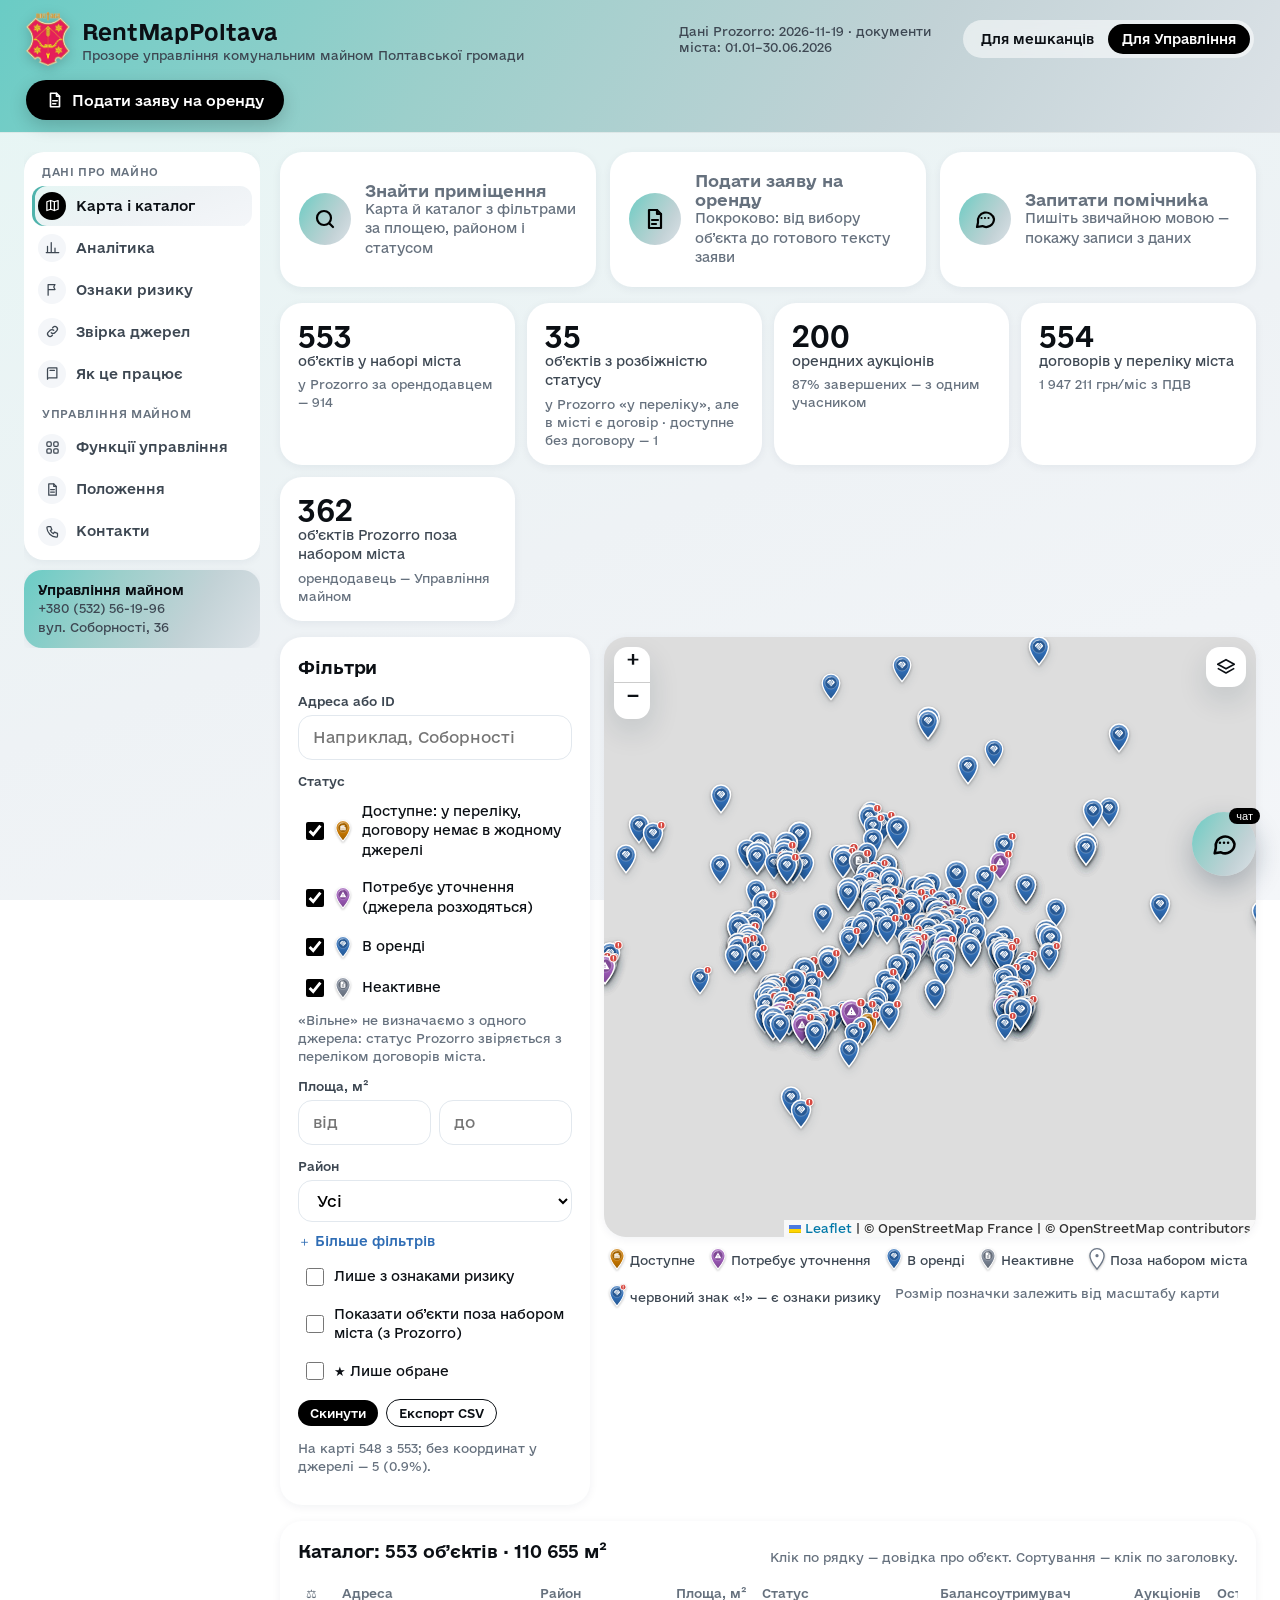
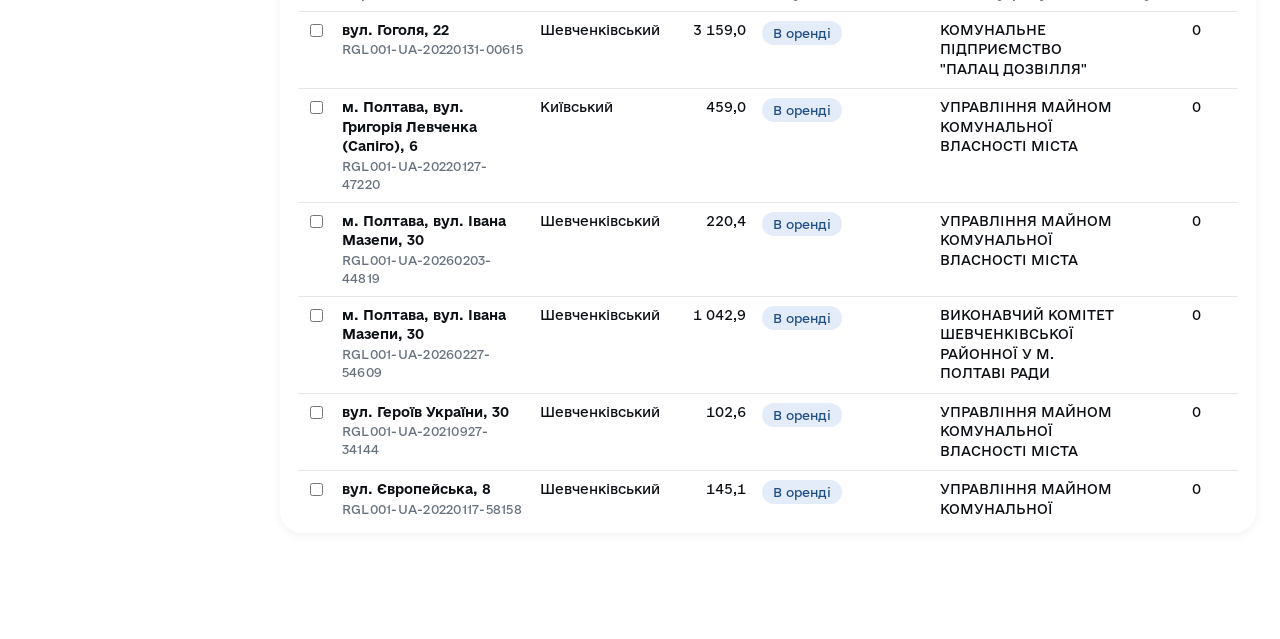
